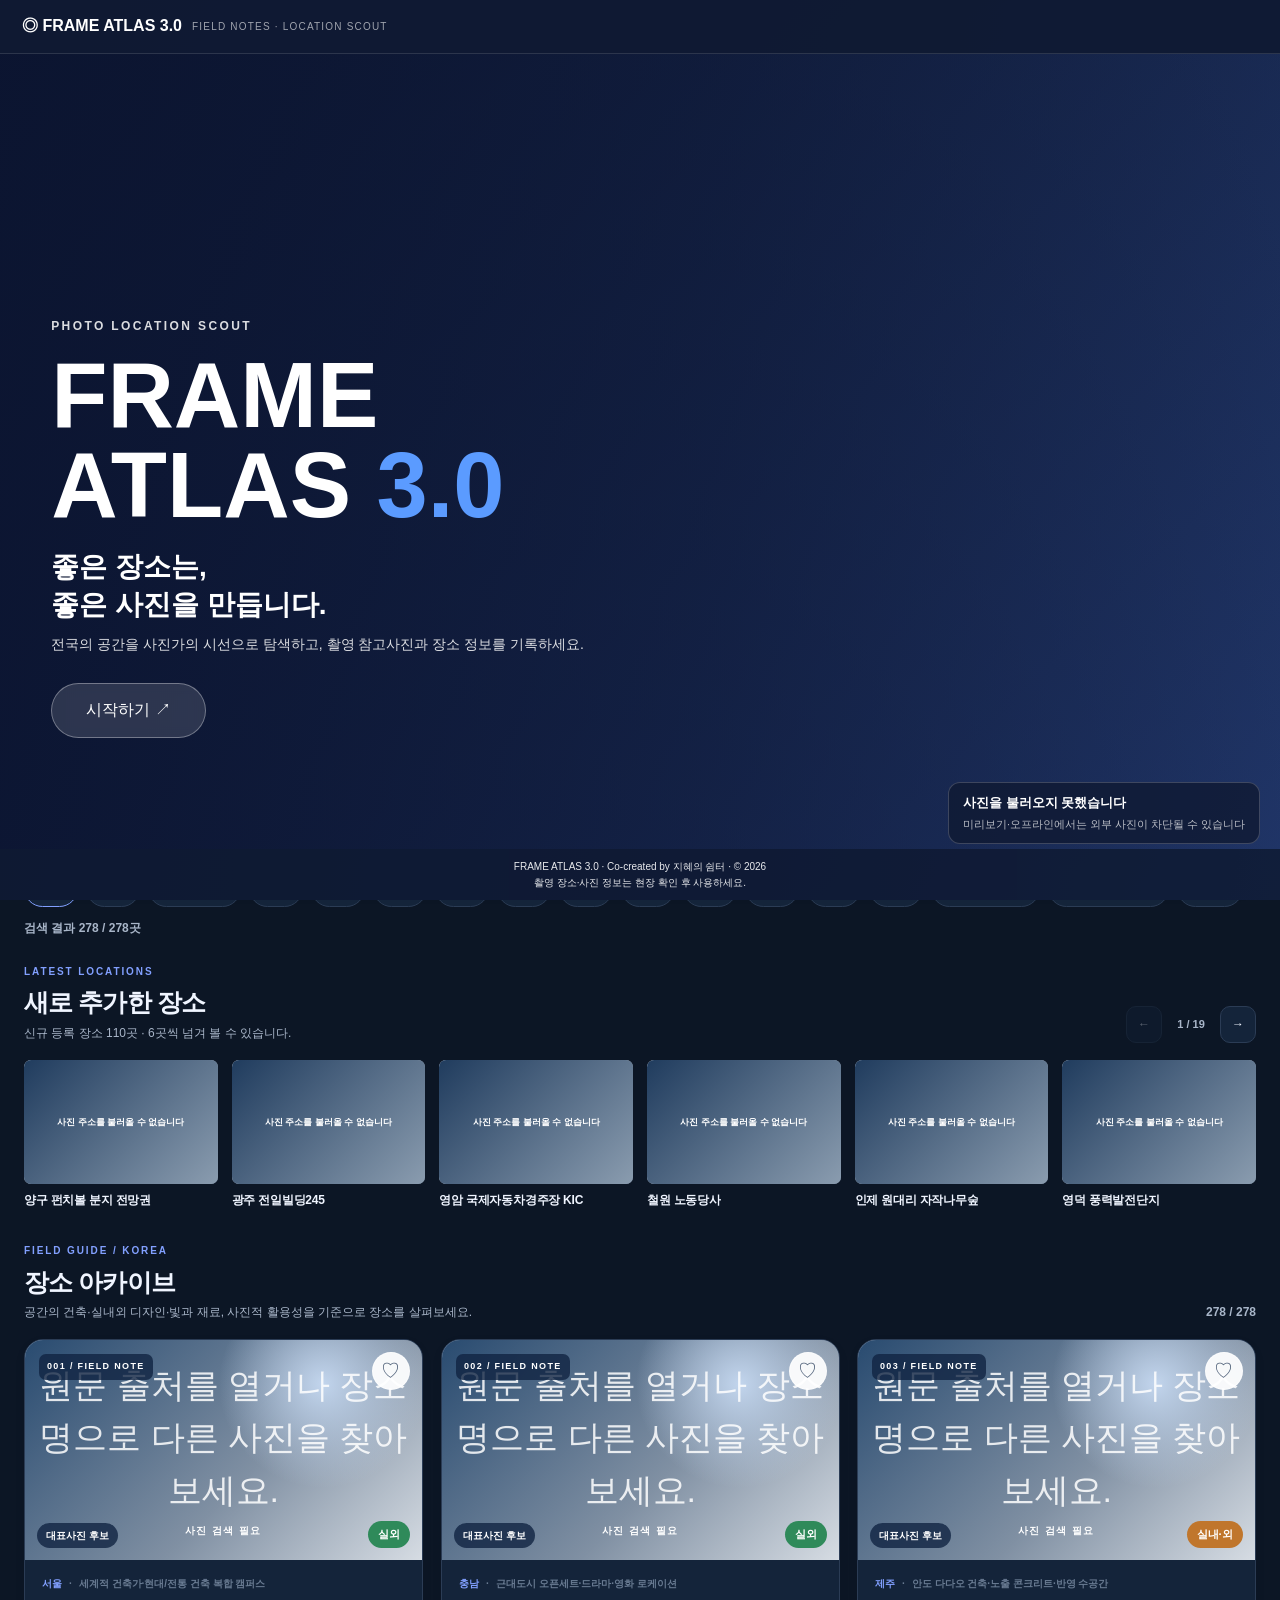
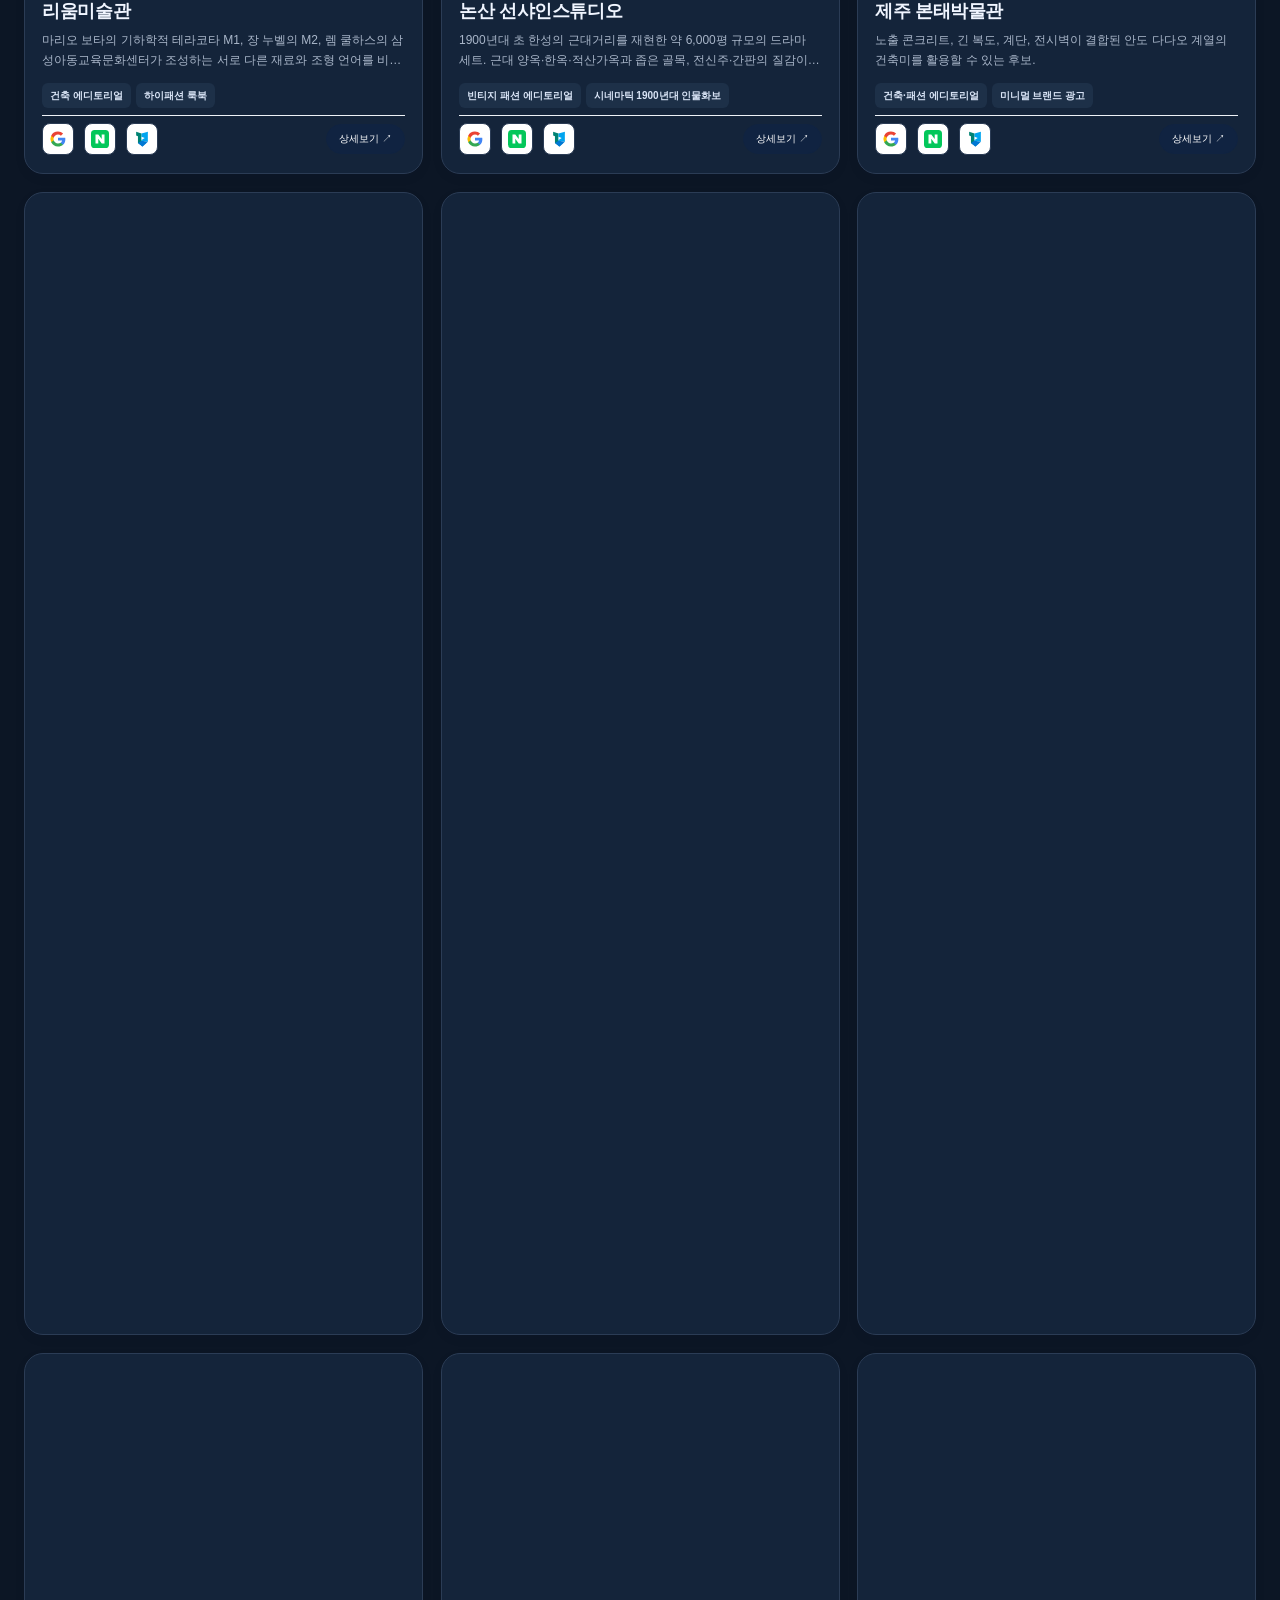
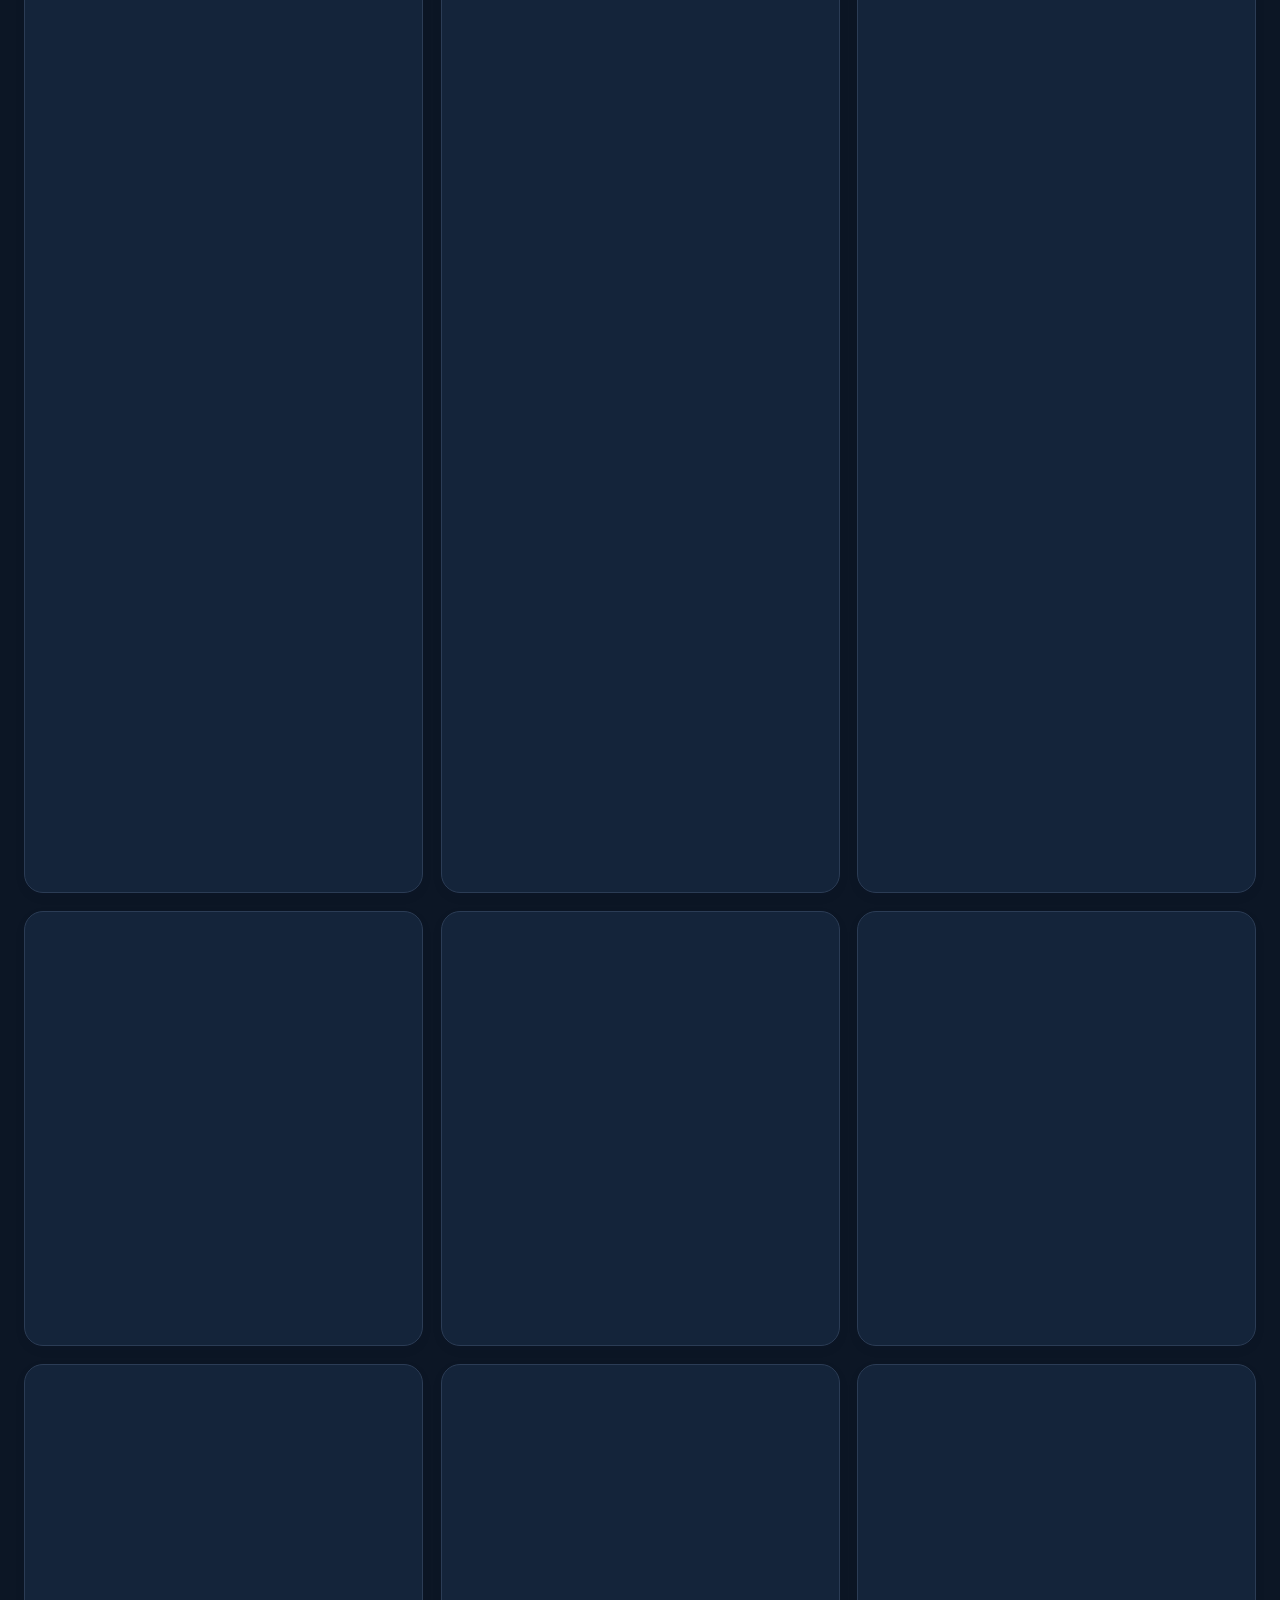
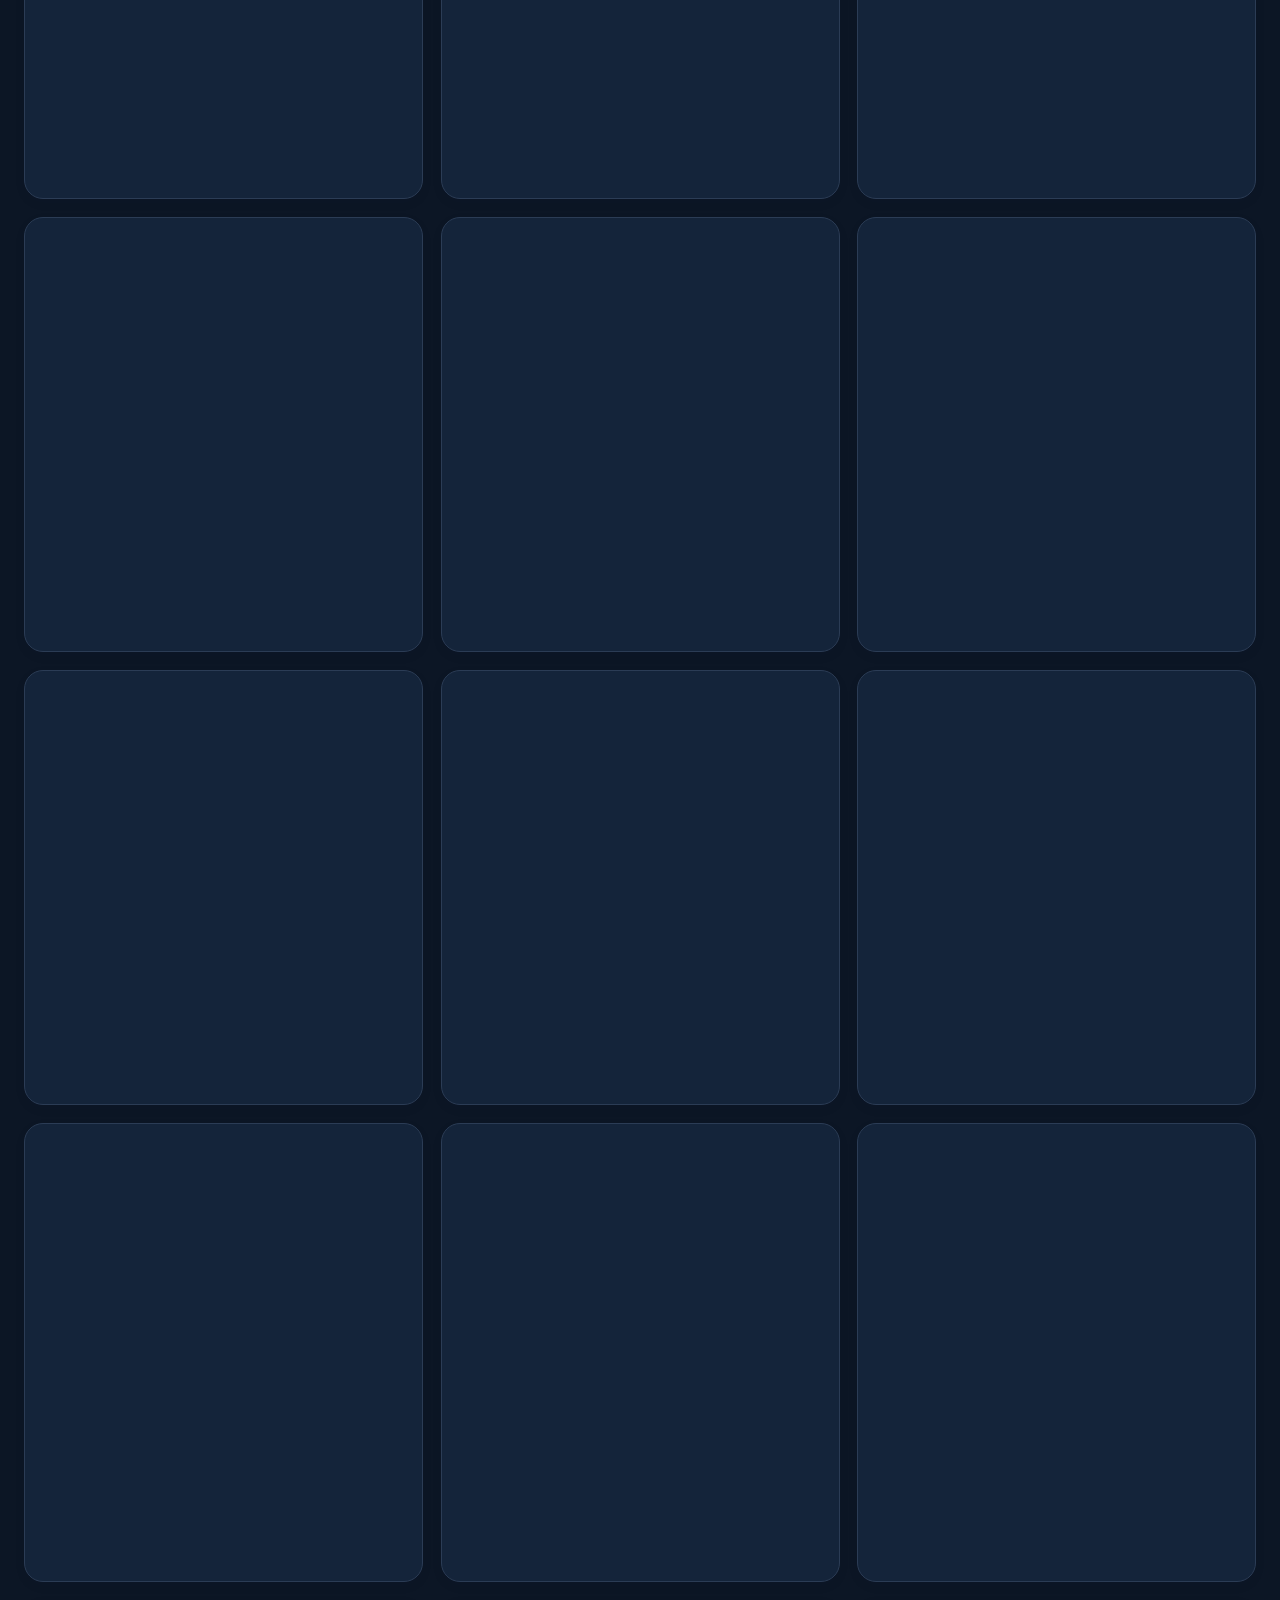
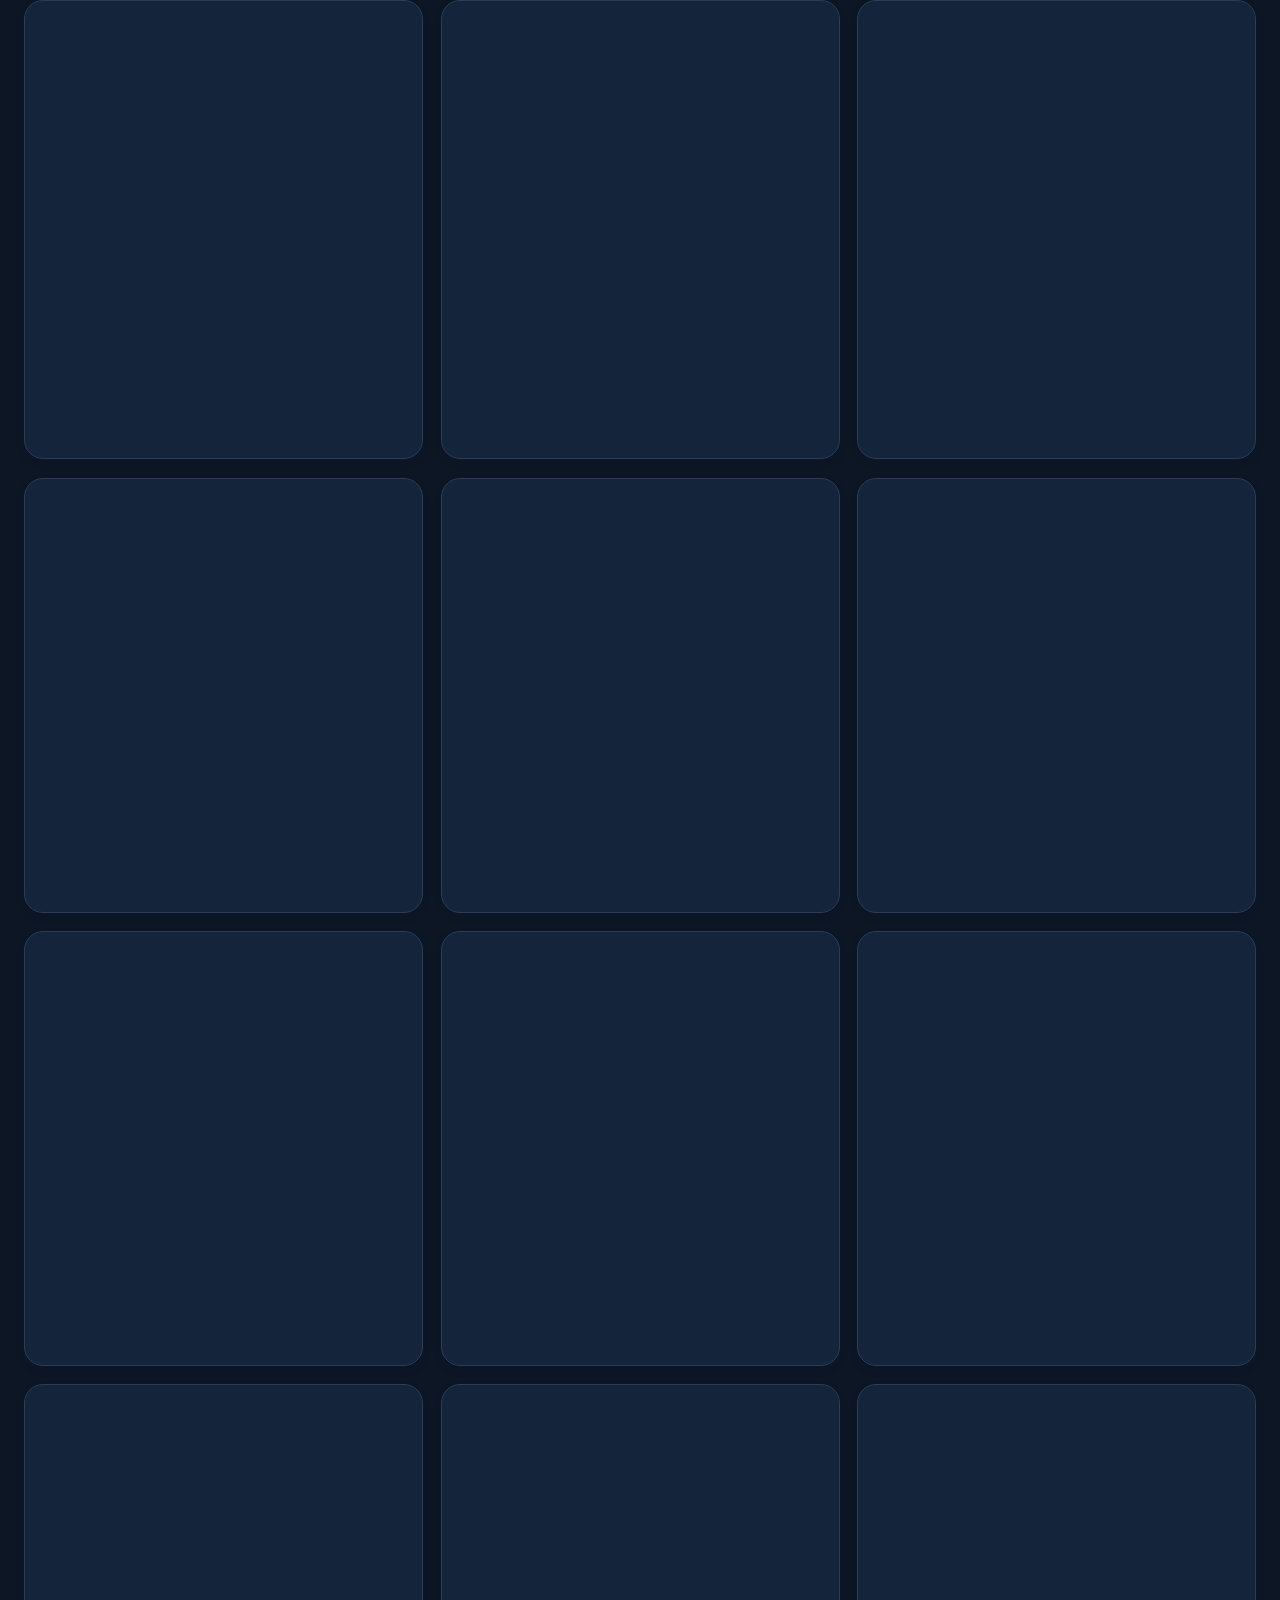
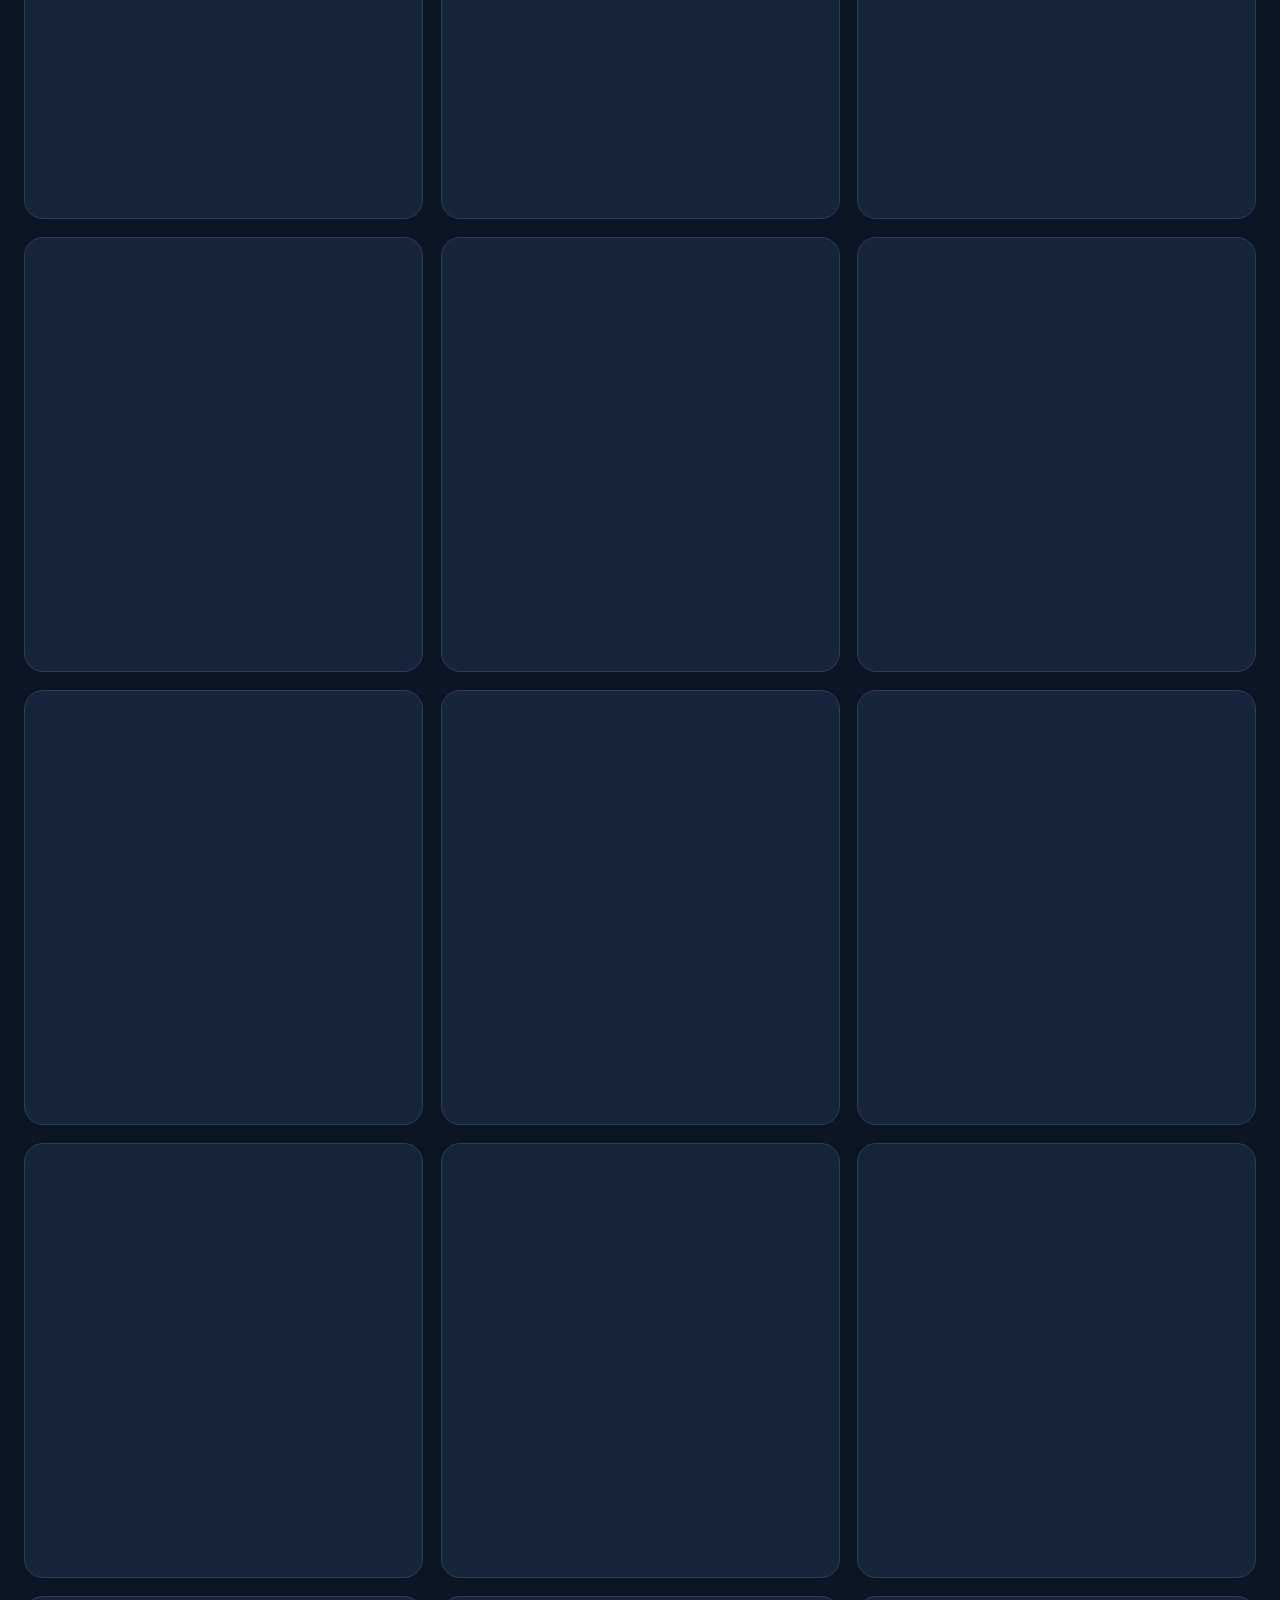
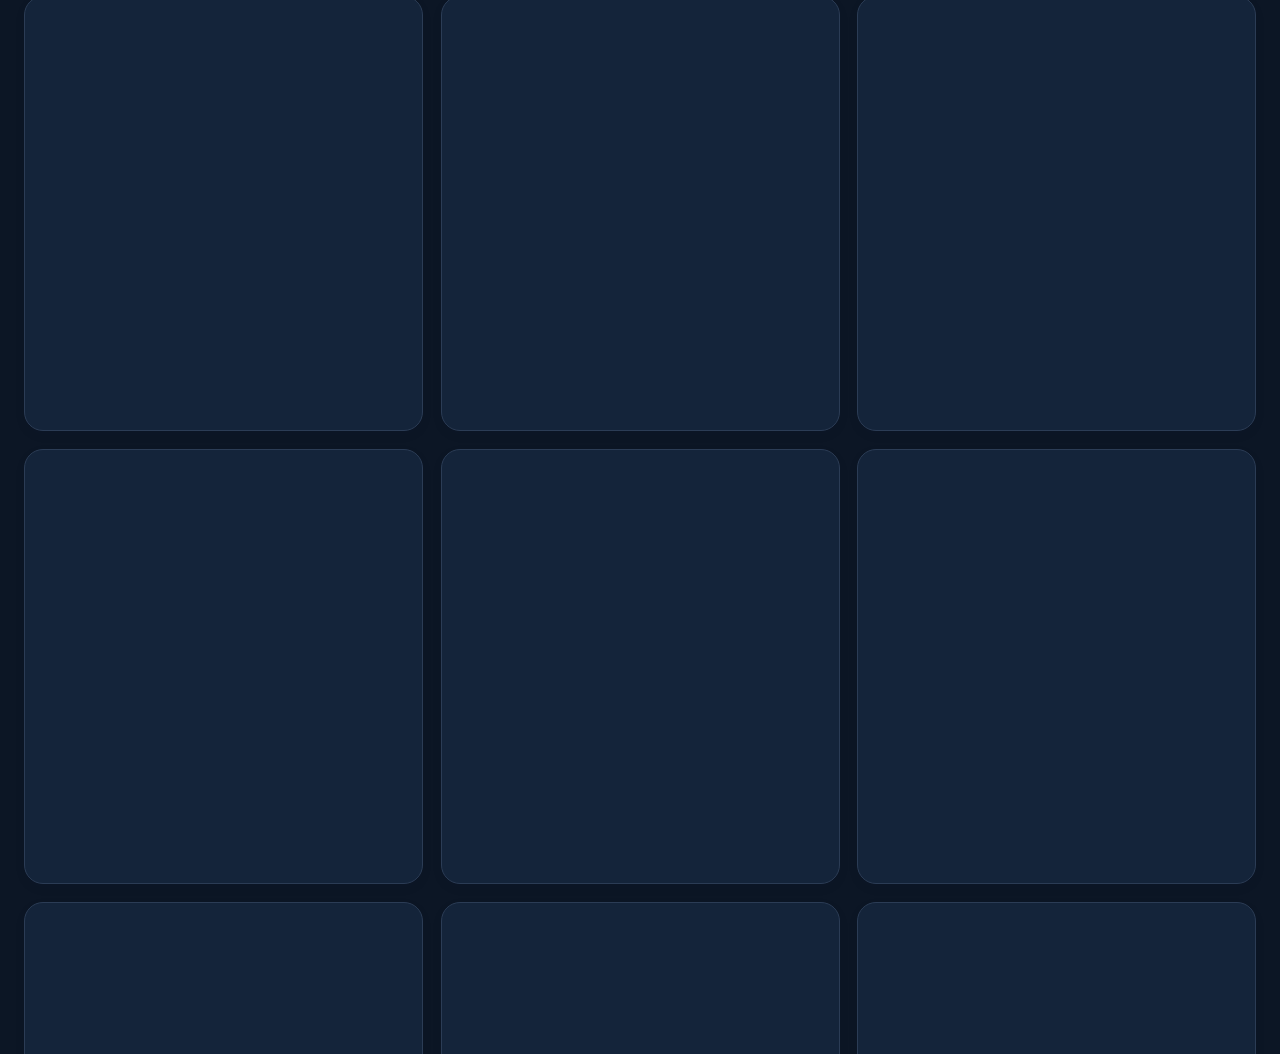
==== index.html @ 70064a53 "Add files via upload" ====
<!doctype html>
<html lang="ko">
<head><script>(function(){function M(){var d={};return{getItem:function(k){return k in d?d[k]:null},setItem:function(k,v){d[k]=String(v)},removeItem:function(k){delete d[k]},clear:function(){d={}},key:function(i){return Object.keys(d)[i]||null},get length(){return Object.keys(d).length}}}['localStorage','sessionStorage'].forEach(function(n){try{var s=window[n];s.setItem('__t','1');s.removeItem('__t')}catch(e){try{Object.defineProperty(window,n,{value:M(),configurable:true})}catch(x){}}});addEventListener('error',function(e){var b=document.getElementById('faErr')||document.body&&document.body.appendChild(Object.assign(document.createElement('div'),{id:'faErr'}));if(!b)return;b.style.cssText='position:fixed;left:8px;right:8px;top:8px;z-index:999;background:#fff3f0;color:#a32;border:1px solid #e9a;border-radius:10px;padding:8px 12px;font:12px/1.5 sans-serif';b.textContent='오류: '+(e.message||'')+' ('+(e.lineno||'?')+') — 탭하면 닫힙니다';b.onclick=function(){b.remove()}})})();</script>
<meta charset="utf-8"><meta name="viewport" content="width=device-width,initial-scale=1,viewport-fit=cover">
<meta name="theme-color" content="#102341"><link rel="manifest" href="manifest.webmanifest"><link rel="apple-touch-icon" href="icons/apple-touch-icon.png"><meta name="apple-mobile-web-app-capable" content="yes"><meta name="mobile-web-app-capable" content="yes"><meta name="apple-mobile-web-app-title" content="FRAME ATLAS"><meta name="apple-mobile-web-app-status-bar-style" content="default"><title>FRAME ATLAS 3.0 | Photo Location Scout</title>
<style>
:root{--bg:#f3f7fc;--panel:#fff;--ink:#142844;--muted:#607188;--line:#dce5ef;--navy:#102341;--navy2:#18395f;--accent:#3f66e8;--purple:#6556d9;--orange:#ed6948;--soft:#eaf0fb;--green:#0b7758;--warn:#f4bd4e;--shadow:0 12px 38px rgba(18,40,68,.08);--radius:22px;--navheight:72px}
*{box-sizing:border-box}html{scroll-behavior:smooth;scroll-padding-top:96px}body{margin:0;background:var(--bg);color:var(--ink);font-family:Inter,-apple-system,BlinkMacSystemFont,"Pretendard","Noto Sans KR","Apple SD Gothic Neo",sans-serif;line-height:1.55}button,input,select,textarea{font:inherit}button,a,select{cursor:pointer}button{border:0}a{color:inherit;text-decoration:none}img{max-width:100%;display:block}button:focus-visible,a:focus-visible,input:focus-visible,select:focus-visible,textarea:focus-visible{outline:3px solid #7e91ff;outline-offset:2px}
.topbar{position:sticky;top:0;z-index:40;display:grid;grid-template-columns:minmax(225px,auto) minmax(250px,1fr) auto;align-items:center;gap:12px;padding:10px clamp(12px,2vw,28px);background:rgba(255,255,255,.96);backdrop-filter:blur(12px);border-bottom:1px solid var(--line)}.brand{display:flex;align-items:center;gap:12px;min-width:235px}.brand-mark{width:44px;height:44px;border-radius:13px;background:linear-gradient(135deg,#0c203b,#3268c9);color:#fff;display:grid;place-items:center;box-shadow:0 6px 15px #14284429}.brand-mark svg{width:26px;height:26px}.brand > span:last-child{display:flex;flex-direction:column;align-items:flex-start;gap:4px}.brand-name{display:block;font-weight:900;letter-spacing:.025em;font-size:19px;line-height:1.1}.brand-sub{display:block;font-size:9px;letter-spacing:.18em;font-weight:800;color:#61718a;margin-top:0}.top-actions{display:flex;align-items:center;gap:9px;flex-wrap:wrap}.badge-small{padding:7px 12px;background:#e7eee8;color:#294a3b;border-radius:999px;font-size:10px;font-weight:800;letter-spacing:.13em}.btn{display:inline-flex;align-items:center;justify-content:center;gap:8px;padding:11px 16px;border-radius:13px;font-weight:800;font-size:13px;transition:.18s transform,.18s background;border:1px solid transparent}.btn:hover{transform:translateY(-1px)}.btn-primary{background:var(--navy);color:#fff}.btn-accent{background:var(--accent);color:white}.btn-orange{background:var(--orange);color:white}.btn-outline{background:var(--panel);border-color:var(--line);color:var(--ink)}.btn-soft{background:var(--soft);color:var(--navy)}.btn-sm{padding:8px 11px;font-size:12px;border-radius:10px}.topnav{position:static;z-index:auto;display:flex;grid-column:2;grid-row:1;justify-content:center;align-items:center;gap:4px;padding:0 6px;background:transparent;border:0;min-width:0}.brand{grid-column:1;grid-row:1}.top-actions{grid-column:3;grid-row:1}.topnav .nav-btn{white-space:nowrap;padding:9px clamp(8px,1vw,16px)}.nav-btn{padding:9px 20px;border-radius:12px;color:#64748b;font-size:13px;font-weight:800;background:transparent}.nav-btn.active{background:var(--navy);color:#fff}.nav-btn span{margin-right:7px}
.wrap{width:min(1440px,calc(100% - 48px));margin:0 auto}.hero{position:relative;margin:22px auto 0;min-height:390px;height:min(43vw,565px);max-height:565px;min-height:390px;border-radius:26px;overflow:hidden;background:linear-gradient(120deg,#0e2140,#274a78 52%,#172b4c);color:#fff;box-shadow:var(--shadow)}.hero-photo{position:absolute;inset:0;width:100%;height:100%;object-fit:cover;opacity:.9;transition:opacity .2s}.hero-photo.hero-local-fallback{object-position:center 56%;opacity:.82}.hero-image-fallback{position:absolute;z-index:1;right:22px;top:18px;max-width:min(340px,42%);padding:8px 12px;background:#07172db8;border:1px solid #ffffff36;border-radius:10px;color:#eef4ff;font-size:10px;line-height:1.55;gap:4px}.hero-image-fallback strong{display:block;font-size:11px}.hero-image-fallback span{display:block;font-size:10px;line-height:1.45}.hero-location-caption{position:absolute;z-index:3;right:22px;bottom:18px;max-width:36%;padding:8px 12px;background:#07172db8;border:1px solid #ffffff36;border-radius:10px;color:#eef4ff;font-size:10px;line-height:1.5}.hero-location-caption strong{display:block;font-size:12px}.hero-location-caption small{opacity:.8}.hero-shade{position:absolute;inset:0;background:linear-gradient(90deg,rgba(4,20,45,.88),rgba(6,23,49,.45) 54%,rgba(5,20,41,.18)),linear-gradient(0deg,rgba(4,18,39,.7),transparent 52%)}.hero-content{position:absolute;left:clamp(26px,5vw,72px);bottom:clamp(26px,5vw,64px);right:30px;max-width:740px;z-index:2}.kicker{font-size:10px;font-weight:900;letter-spacing:.22em;text-transform:uppercase;display:flex;align-items:center;gap:8px;color:#b9d0ff}.kicker:before{content:"";height:7px;width:7px;border-radius:50%;background:#6ba4ff}.hero h1{font-size:clamp(36px,5vw,66px);line-height:1.08;letter-spacing:-.045em;margin:18px 0 16px;font-weight:950}.hero h1 em{font-style:normal;color:#bdd1ff}.hero-h1-tail{display:inline}.hero-copy{font-size:15px;max-width:590px;color:#edf4ff;margin:0 0 24px;line-height:1.85}.hero-buttons{display:flex;gap:10px;flex-wrap:wrap}.hero-stats{display:flex;gap:0;margin-top:28px;padding-top:18px;border-top:1px solid #ffffff4c;width:min(500px,100%)}.stat{padding:0 24px;border-right:1px solid #ffffff4c}.stat:first-child{padding-left:0}.stat:last-child{border:0}.stat strong{font-size:26px;display:block;line-height:1.1}.stat small{display:block;font-size:10px;color:#d3e2fc;margin-top:5px}
.search-panel{margin:16px 0 26px;background:var(--panel);border:1px solid var(--line);box-shadow:var(--shadow);border-radius:20px;padding:22px;display:grid;grid-template-columns:minmax(260px,1.25fr) minmax(150px,.8fr) minmax(150px,.8fr) minmax(150px,.8fr);gap:12px;align-items:end}.field label{display:block;font-size:10px;letter-spacing:.1em;font-weight:900;color:#687990;margin-bottom:7px}.input,.select,.textarea{width:100%;min-height:46px;border:1px solid #d6e0ec;background:#fbfcfe;color:var(--ink);padding:12px 14px;border-radius:12px;outline:none}.textarea{min-height:110px;resize:vertical}.input:focus,.select:focus,.textarea:focus{border-color:#7191fa;box-shadow:0 0 0 3px #6786f31a}.search-input-wrap{position:relative}.search-input-wrap .input{padding-left:42px}.search-glyph{position:absolute;left:15px;top:13px;color:#697d97;font-size:18px}.search-footer{display:flex;align-items:center;justify-content:space-between;gap:12px;margin-top:-11px;margin-bottom:24px;flex-wrap:wrap}.chip-row{display:flex;flex-wrap:wrap;gap:8px}.chip{display:inline-flex;align-items:center;gap:6px;padding:8px 14px;border:1px solid var(--line);background:white;color:#52637b;border-radius:999px;font-size:12px;font-weight:800}.chip.active{background:var(--accent);border-color:var(--accent);color:white}.chip.dark.active{background:var(--navy);border-color:var(--navy)}.result-count{font-size:12px;color:var(--muted);font-weight:700}.section{margin:26px 0 34px}.section-head{display:flex;justify-content:space-between;align-items:end;gap:15px;margin-bottom:17px}.section-head .eyebrow{font-size:10px;color:var(--accent);font-weight:900;letter-spacing:.19em}.section-head h2{font-size:25px;letter-spacing:-.035em;margin:4px 0 2px}.section-head p{font-size:12px;color:var(--muted);margin:0}.location-grid{display:grid;grid-template-columns:repeat(3,minmax(0,1fr));gap:18px}.location-card{min-width:0;border:1px solid var(--line);background:var(--panel);border-radius:19px;overflow:hidden;box-shadow:0 4px 14px rgba(16,35,65,.035);transition:transform .2s,box-shadow .2s;cursor:pointer}.location-card:hover{transform:translateY(-4px);box-shadow:0 18px 35px rgba(16,35,65,.13)}.card-photo{height:220px;position:relative;background:linear-gradient(135deg,#b6c5d8,#344a65);overflow:hidden}.card-photo img{width:100%;height:100%;object-fit:cover;transition:transform .4s}.location-card:hover .card-photo img{transform:scale(1.025)}.photo-fallback{position:absolute;inset:0;display:grid;place-items:center;background:radial-gradient(circle at 75% 20%,#c2d5ed,transparent 30%),linear-gradient(135deg,#294b70,#8090a3 58%,#d6dce3);color:white;text-align:center}.photo-fallback span{display:block;font-size:34px;opacity:.85}.photo-fallback small{font-size:10px;font-weight:900;letter-spacing:.14em;margin-top:5px}.card-no{position:absolute;top:14px;left:14px;background:#102341c9;color:white;border-radius:7px;padding:6px 8px;font-size:9px;letter-spacing:.15em;font-weight:900}.favorite-btn{position:absolute;top:12px;right:12px;width:38px;height:38px;border:1px solid #ffffffa6;background:#ffffffeb;border-radius:50%;font-size:19px;color:#52637b;display:grid;place-items:center;z-index:3}.favorite-btn.saved{color:#eb5b54}.photo-tag{position:absolute;bottom:12px;left:12px;padding:5px 9px;border-radius:999px;background:#102341c9;color:white;font-size:10px;font-weight:800}.card-body{padding:16px 17px 18px}.card-meta{display:flex;align-items:center;gap:7px;flex-wrap:wrap;font-size:10px;color:#687a91;font-weight:800}.card-region{color:var(--accent)}.card-body h3{font-size:18px;margin:7px 0 7px;line-height:1.35;letter-spacing:-.02em}.card-body p{font-size:12px;line-height:1.7;color:var(--muted);margin:0;display:-webkit-box;-webkit-line-clamp:2;-webkit-box-orient:vertical;overflow:hidden}.tag-row{display:flex;flex-wrap:wrap;gap:5px;margin-top:12px}.tag{font-size:10px;padding:5px 8px;background:#eff4fb;border-radius:6px;color:#4d6079;font-weight:700}.card-actions{display:flex;justify-content:space-between;align-items:center;gap:6px;margin-top:14px;padding-top:13px;border-top:1px solid #e9eef5}.card-actions span{font-size:10px;color:#728198}.card-actions button{font-size:11px;font-weight:900;background:transparent;color:var(--accent);padding:3px}
.notice{margin:16px 0;background:#fff7e3;color:#77561c;border:1px solid #efddb0;padding:12px 15px;border-radius:12px;font-size:12px;line-height:1.7}.notice strong{margin-right:6px}.empty-state{padding:50px 20px;border:1px dashed #bdcadd;border-radius:18px;text-align:center;background:#fff}.empty-state h3{margin:4px 0 8px}.empty-state p{color:var(--muted);font-size:13px}
/* DETAIL */
.detail-top{padding-top:20px}.back-row{display:flex;justify-content:space-between;align-items:center;gap:10px;margin-bottom:14px}.back-link{background:#fff;border:1px solid var(--line);border-radius:12px;padding:10px 14px;font-size:12px;font-weight:900}.detail-hero{position:relative;min-height:310px;height:min(35vw,430px);border-radius:23px;overflow:hidden;background:linear-gradient(110deg,#0f2746,#53677b);color:white}.detail-hero>img{position:absolute;inset:0;width:100%;height:100%;object-fit:cover}.detail-photo-fallback{display:none;position:absolute;inset:0;align-items:center;justify-content:center;text-align:center;padding:24px;color:#eef4ff;background:radial-gradient(circle at 72% 18%,#536a82,transparent 30%),linear-gradient(135deg,#102847,#65758a)}.detail-photo-fallback strong{display:block;font-size:18px;margin-bottom:8px}.detail-photo-fallback span{font-size:12px;opacity:.88}.detail-hero-shade{position:absolute;inset:0;background:linear-gradient(90deg,rgba(6,22,43,.88),rgba(6,23,45,.22)),linear-gradient(0deg,rgba(6,19,39,.65),transparent 62%)}.detail-hero-copy{position:absolute;bottom:30px;left:clamp(22px,4vw,52px);right:20px;max-width:850px}.detail-hero h1{font-size:clamp(30px,4vw,52px);line-height:1.1;letter-spacing:-.04em;margin:12px 0 10px}.detail-hero p{font-size:14px;max-width:720px;color:#ecf3fc;line-height:1.7;margin:0}.detail-action-row{display:flex;align-items:center;gap:8px;flex-wrap:wrap;margin:16px 0}.detail-layout{display:grid;grid-template-columns:minmax(0,1.05fr) minmax(0,.95fr);gap:18px;align-items:start}.specific-focus{margin:10px 0 14px!important;padding:11px 13px;background:#f5f7fb;border-left:3px solid #8499c7;border-radius:0 10px 10px 0;font-size:12px!important;color:#53647b!important;line-height:1.75}.card-image-search{display:flex;align-items:center;gap:6px;flex-wrap:wrap;margin-top:10px;padding-top:9px;border-top:1px solid #eef2f7}.search-logo{display:block;width:20px;height:20px;object-fit:contain}.card-image-search a[data-search-link]{display:inline-flex;align-items:center;justify-content:center;width:32px;height:32px;border:1px solid var(--line);border-radius:8px;background:#fff}.card-image-search .search-label{font-size:9px;color:#8390a3;font-weight:800;margin-right:2px}.card-image-search a{font-size:10px;font-weight:800;color:#4f66a7;background:#f3f6fc;border:1px solid #e3e9f4;border-radius:7px;padding:5px 7px}.card-image-search a:hover{background:#e8efff}.shoot-plan-suggestion{display:block;font-size:10px;color:#8996a8;line-height:1.6;margin-top:4px;font-weight:500}.shoot-plan-controls{display:flex;justify-content:flex-end;margin:8px 0 2px}.cover-add-box{margin-top:14px;padding:14px;border:1px solid var(--line);background:#f8faff;border-radius:13px}.cover-add-box p{font-size:11px;color:#7c899c;margin:0 0 10px;line-height:1.65}.cover-add-grid{display:grid;grid-template-columns:1fr 1fr;gap:9px}.cover-add-grid .full{grid-column:1/-1}.cover-add-box .button-row{margin-top:9px}.gallery-caption .cover-select-btn{display:inline-flex;margin-top:8px;padding:6px 9px;font-size:10px;border-radius:8px;background:#102341;color:#fff;font-weight:800}.gallery-caption .cover-select-btn.is-cover{background:#dcece5;color:#246448;cursor:default}.gallery-caption .cover-select-btn:disabled{opacity:1}.detail-main,.detail-side{display:grid;gap:16px}.panel{background:var(--panel);border:1px solid var(--line);border-radius:18px;padding:20px;box-shadow:0 5px 18px rgba(16,35,65,.04)}.panel h2{font-size:18px;margin:0 0 13px;letter-spacing:-.025em}.panel h3{font-size:14px;margin:14px 0 8px}.panel p{font-size:13px;color:#52657c;line-height:1.8;margin:7px 0}.panel-kicker{font-size:10px;font-weight:900;letter-spacing:.17em;color:var(--accent);margin-bottom:6px}.feature-list{display:grid;grid-template-columns:repeat(2,minmax(0,1fr));gap:10px}.feature{padding:12px;background:#f4f7fc;border-radius:12px;border:1px solid #e5ebf4}.feature strong{display:block;font-size:12px;margin-bottom:4px}.feature p{margin:0;font-size:11px}.info-list{display:grid;grid-template-columns:115px minmax(0,1fr);gap:0;border-top:1px solid var(--line)}.info-list>div{padding:10px 0;border-bottom:1px solid var(--line);font-size:12px;overflow-wrap:anywhere}.info-label{color:var(--muted);font-weight:800}.info-value a{color:var(--accent);text-decoration:underline;text-underline-offset:2px}.gallery-grid{display:grid;grid-template-columns:repeat(2,minmax(0,1fr));gap:10px}.gallery-item{border:1px solid var(--line);border-radius:13px;overflow:hidden;background:#f8fafc}.gallery-img{height:145px;position:relative;background:linear-gradient(135deg,#dce5f1,#65768b)}.gallery-img img{width:100%;height:100%;object-fit:cover}.gallery-caption{padding:10px;font-size:11px;line-height:1.55}.gallery-caption strong{display:block;margin-bottom:4px}.gallery-caption p{margin:0 0 5px;font-size:10px}.gallery-caption a{color:var(--accent);font-weight:800}.search-links{display:flex;gap:8px;flex-wrap:wrap;margin-top:12px}.source-list{display:grid;gap:9px}.image-source-details{margin-top:6px;font-size:10px;color:var(--muted)}.image-source-details summary{cursor:pointer;font-weight:800;color:var(--accent)}.image-source-details p{font-size:10px;margin:5px 0;overflow-wrap:anywhere}.shoot-plan-details{margin-top:12px}.shoot-plan-details summary{cursor:pointer;font-weight:900;color:var(--navy);padding:8px 0}.shoot-plan-help{font-size:11px;color:var(--muted);line-height:1.65}.source-link{display:flex;align-items:start;gap:10px;padding:10px;border:1px solid var(--line);border-radius:11px}.source-link strong{display:block;font-size:12px}.source-link small{display:block;font-size:10px;color:var(--muted);overflow-wrap:anywhere;margin-top:3px}.checklist-group{margin:13px 0}.checklist-group h3{display:flex;align-items:center;gap:7px;margin:0 0 8px;font-size:13px}.check-row{display:flex;align-items:start;gap:9px;padding:8px 0;border-bottom:1px solid #edf1f6;font-size:12px;color:#52657c}.check-row input{margin-top:4px;accent-color:var(--accent)}.memo-actions{display:flex;justify-content:space-between;gap:8px;align-items:center;flex-wrap:wrap;margin-top:10px}.save-hint{font-size:10px;color:var(--muted)}.detail-bottom-return{position:fixed;bottom:86px;left:18px;z-index:25;background:var(--navy);color:white;border-radius:999px;padding:11px 16px;font-size:12px;font-weight:900;box-shadow:0 6px 22px #0d1f3e32}
.candidate-place-context{margin:0 0 10px;padding:9px 11px;border:1px solid var(--line);border-radius:9px;background:var(--soft);font-size:11px;font-weight:800;color:var(--ink)}.candidate-place-context span{font-weight:600;color:var(--muted)}.gallery-place-context{display:block;margin:0 0 5px;font-size:9px;line-height:1.5;color:var(--accent);font-weight:800}.floating-top-button{position:fixed;right:18px;bottom:86px;z-index:26;border:1px solid #ffffff55;border-radius:999px;padding:11px 15px;background:var(--navy);color:#fff;font-size:12px;font-weight:900;box-shadow:0 6px 22px #0d1f3e32;cursor:pointer}.editorial-ref-card>a{display:block;background:linear-gradient(135deg,#e5eaf2,#9eacbf);min-height:175px}.editorial-ref-image{object-position:center 35%}.editorial-ref-image-fallback{min-height:175px;line-height:1.75}
/* MAP, MORE, MODAL */
.map-intro{background:var(--navy);color:white;border-radius:20px;padding:25px;display:flex;align-items:center;justify-content:space-between;gap:20px;margin:20px 0}.map-intro h2{margin:0;font-size:26px}.map-intro p{color:#d2dfef;margin:8px 0 0;font-size:13px}.map-list{display:grid;grid-template-columns:repeat(2,minmax(0,1fr));gap:12px}.map-card{display:flex;align-items:center;gap:13px;background:#fff;border:1px solid var(--line);border-radius:15px;padding:14px}.map-thumb{width:76px;height:76px;flex:0 0 76px;overflow:hidden;border-radius:12px;background:#dce5f0}.map-thumb img{width:100%;height:100%;object-fit:cover}.map-card h3{font-size:14px;margin:0 0 3px}.map-card p{font-size:11px;color:var(--muted);margin:0 0 8px}.map-card .link-row{display:flex;gap:7px;flex-wrap:wrap}.map-card .link-row a{font-size:10px;font-weight:900;color:var(--accent)}.more-grid{display:grid;grid-template-columns:repeat(2,minmax(0,1fr));gap:16px}.more-card{background:#fff;border:1px solid var(--line);border-radius:18px;padding:22px}.more-card h2{font-size:19px;margin:0 0 7px}.more-card p{font-size:12px;color:var(--muted);line-height:1.75}.button-row{display:flex;gap:8px;flex-wrap:wrap;margin-top:15px}.footer{margin:35px auto 110px;text-align:center;color:#8794a6;font-size:10px}.modal-overlay{position:fixed;inset:0;z-index:100;background:rgba(5,16,32,.58);display:none;align-items:center;justify-content:center;padding:16px}.modal-overlay.show{display:flex}.modal{width:min(760px,100%);max-height:min(90vh,900px);overflow:auto;border-radius:20px;background:#fff;box-shadow:0 25px 90px #06122661}.modal-head{position:sticky;top:0;background:#fff;border-bottom:1px solid var(--line);padding:18px 22px;display:flex;align-items:center;justify-content:space-between;z-index:3}.modal-head h2{font-size:18px;margin:0}.modal-close{width:35px;height:35px;border:1px solid var(--line);background:white;border-radius:10px;font-size:20px}.modal-body{padding:20px 22px}.form-grid{display:grid;grid-template-columns:repeat(2,minmax(0,1fr));gap:13px}.form-grid .full{grid-column:1/-1}.modal-footer{position:sticky;bottom:0;background:#fff;border-top:1px solid var(--line);padding:14px 22px;display:flex;justify-content:space-between;gap:8px;flex-wrap:wrap}.toast{position:fixed;left:50%;bottom:92px;z-index:120;transform:translateX(-50%) translateY(18px);opacity:0;pointer-events:none;background:#122540;color:white;padding:12px 18px;border-radius:999px;font-size:12px;font-weight:800;box-shadow:0 10px 30px #10234135;transition:.2s}.toast.show{opacity:1;transform:translateX(-50%) translateY(0)}.bottom-nav{display:none}
body.dark{--bg:#0c1625;--panel:#14243a;--ink:#f0f5ff;--muted:#a9b6c9;--line:#2b3c55;--navy:#071426;--navy2:#233d61;--accent:#82a0ff;--purple:#a5a0ff;--soft:#223650;--shadow:0 12px 38px #0003}body.dark .topbar,body.dark .topnav,body.dark .search-panel,body.dark .location-card,body.dark .panel,body.dark .map-card,body.dark .more-card,body.dark .empty-state,body.dark .chip,body.dark .btn-outline,body.dark .input,body.dark .select,body.dark .textarea,body.dark .modal,body.dark .modal-head,body.dark .modal-footer{background:var(--panel);color:var(--ink)}body.dark .topbar,body.dark .topnav{background:#111f32ed}body.dark .card-body p,body.dark .section-head p,body.dark .result-count,body.dark .info-label,body.dark .map-card p,body.dark .more-card p{color:var(--muted)}body.dark .tag,body.dark .feature{background:#1d3048;color:#d9e4f6;border-color:#30425a}body.dark .input,body.dark .select,body.dark .textarea{border-color:#34445d}
@media(max-width:1080px){.wrap{width:min(100% - 30px,920px)}.search-panel{grid-template-columns:repeat(2,minmax(0,1fr))}.location-grid{grid-template-columns:repeat(2,minmax(0,1fr))}.detail-layout{grid-template-columns:1fr}.detail-side{grid-template-columns:repeat(2,minmax(0,1fr))}.topbar{top:0}.topnav{top:72px}}
@media(max-width:640px){.hero-image-fallback{left:14px;right:14px;max-width:none;top:12px}:root{--navheight:72px}.wrap{width:calc(100% - 22px)}.topbar{padding:10px 12px;gap:7px}.brand{min-width:0;gap:8px}.brand-mark{width:36px;height:36px;border-radius:10px}.brand-name{font-size:15px}.brand-sub{font-size:7px;letter-spacing:.11em}.hero-h1-tail{display:block}.top-actions{gap:5px}.top-actions .badge-small{display:none}.top-actions .btn{padding:8px 10px;font-size:10px}.top-actions #addPlaceBtn{display:none}.topnav{display:none}.hero{margin-top:11px;border-radius:20px;height:490px;min-height:450px;max-height:520px}.hero-content{left:22px;right:20px;bottom:23px}.hero h1{font-size:38px}.hero-copy{font-size:13px;line-height:1.75}.hero-stats{margin-top:20px;padding-top:15px}.stat{padding:0 13px}.stat strong{font-size:21px}.stat small{font-size:9px}.hero-buttons .btn{font-size:12px;padding:10px 13px}.search-panel{margin:11px 0 18px;padding:14px;grid-template-columns:1fr 1fr;gap:9px;border-radius:16px}.field.search-field{grid-column:1/-1}.input,.select{min-height:43px;padding:10px;font-size:12px}.search-footer{margin-top:0;margin-bottom:18px}.chip-row{gap:6px}.chip{padding:7px 10px;font-size:10px}.section{margin:21px 0 27px}.section-head h2{font-size:21px}.section-head p{font-size:11px}.location-grid{grid-template-columns:repeat(2,minmax(0,1fr));gap:9px}.card-photo{height:154px}.location-card{border-radius:15px}.card-body{padding:11px}.card-body h3{font-size:14px;margin:6px 0}.card-body p{font-size:11px;line-height:1.55;-webkit-line-clamp:2}.card-meta{font-size:9px;gap:4px}.tag-row{gap:4px;margin-top:9px}.tag{font-size:9px;padding:4px 6px}.card-actions{margin-top:9px;padding-top:8px}.favorite-btn{width:31px;height:31px;font-size:16px;top:8px;right:8px}.card-no{top:8px;left:8px;font-size:8px;padding:5px 6px}.photo-tag{font-size:9px;bottom:8px;left:8px}.detail-top{padding-top:10px}.detail-hero{height:390px;min-height:350px;border-radius:19px}.detail-hero-copy{left:20px;right:16px;bottom:20px}.detail-hero h1{font-size:32px}.detail-hero p{font-size:12px}.detail-action-row .btn{flex:1;min-width:90px;font-size:10px;padding:9px 8px}.panel{padding:15px;border-radius:15px}.panel h2{font-size:16px}.feature-list{grid-template-columns:1fr 1fr;gap:7px}.feature{padding:9px}.feature strong{font-size:11px}.feature p{font-size:10px}.info-list{grid-template-columns:88px minmax(0,1fr)}.info-list>div{font-size:11px;padding:8px 0}.gallery-grid{grid-template-columns:repeat(2,minmax(0,1fr));gap:8px}.gallery-img{height:122px}.gallery-caption{padding:8px;font-size:10px}.detail-side{grid-template-columns:1fr}.card-image-search{gap:4px}.card-image-search .search-label{width:100%}.card-image-search a{font-size:9px;padding:5px 6px}.cover-add-grid{grid-template-columns:1fr}.cover-add-grid .full{grid-column:auto}.detail-bottom-return{bottom:82px;left:10px;font-size:11px;padding:10px 13px}.floating-top-button{right:10px;bottom:82px;font-size:11px;padding:10px 13px}.map-intro{padding:19px;display:block}.map-intro h2{font-size:22px}.map-intro .btn{margin-top:13px}.map-list{grid-template-columns:1fr}.map-card{padding:10px}.more-grid{grid-template-columns:1fr}.more-card{padding:18px}.form-grid{grid-template-columns:1fr}.form-grid .full{grid-column:auto}.modal-body{padding:15px}.modal-head{padding:14px 16px}.modal-footer{padding:12px 16px}.bottom-nav{position:fixed;bottom:0;left:0;right:0;z-index:45;display:grid;grid-template-columns:repeat(5,1fr);gap:3px;padding:7px 9px max(7px,env(safe-area-inset-bottom));background:#ffffffed;backdrop-filter:blur(14px);border-top:1px solid var(--line)}.bottom-nav button{padding:8px 2px 6px;display:flex;flex-direction:column;align-items:center;gap:3px;border-radius:12px;color:#6c7b91;background:transparent;font-size:9px;font-weight:800}.bottom-nav button b{font-size:17px;line-height:1}.bottom-nav button.active{background:var(--navy);color:white}.footer{margin-bottom:98px}body.dark .bottom-nav{background:#122239ee;border-color:#2b3c55}.toast{bottom:82px;font-size:11px;max-width:92vw;white-space:nowrap}}

.gallery-img-fallback{height:100%;width:100%;display:grid;place-content:center;gap:7px;text-align:center;padding:18px;background:linear-gradient(135deg,#e5ebf2,#c5d2e1 55%,#9aaabd);color:#29405b}.gallery-img-fallback strong{font-size:12px}.gallery-img-fallback span{font-size:10px;line-height:1.45}.review-summary{display:grid;grid-template-columns:repeat(4,minmax(0,1fr));gap:9px;margin:15px 0}.review-score{padding:14px 9px;border:1px solid var(--line);background:var(--soft);border-radius:13px;text-align:center}.review-score strong{display:block;font-size:23px;line-height:1.1}.review-score span{display:block;font-size:10px;color:var(--muted);margin-top:6px;font-weight:800}.review-note{margin:12px 0!important;line-height:1.7}.review-note small{display:inline-block;margin-top:6px;color:var(--muted)}.review-form{margin-top:18px;padding-top:15px;border-top:1px solid var(--line)}.review-form h3{margin:0 0 12px;font-size:15px}.more-stat-row{display:grid;grid-template-columns:repeat(3,minmax(0,1fr));gap:9px;margin:12px 0}.more-stat{padding:11px;border:1px solid var(--line);background:var(--soft);border-radius:12px}.more-stat strong{display:block;font-size:23px}.more-stat span{font-size:10px;color:var(--muted);font-weight:800}.missing-link{display:inline-flex;align-items:center;gap:6px;color:var(--accent);font-weight:900;font-size:12px;margin-top:9px}
@media(max-width:640px){.review-summary{grid-template-columns:repeat(2,minmax(0,1fr))}.review-score{padding:11px 7px}.review-score strong{font-size:21px}.more-stat-row{grid-template-columns:repeat(3,minmax(0,1fr))}}


/* v8 focused fixes based on the supplied v7 reference implementation */
/* When a remote hero photograph cannot load, keep the launch/home screen visually intentional
   without substituting an unrelated photograph for a real location. */
.hero.hero-no-photo{background:radial-gradient(ellipse at 79% 42%,rgba(106,151,211,.34),transparent 31%),radial-gradient(ellipse at 88% 80%,rgba(65,103,156,.32),transparent 30%),linear-gradient(120deg,#0b1d38 0%,#173a63 56%,#0f2543 100%)}
.hero.hero-no-photo::before{content:"";position:absolute;z-index:1;right:7%;top:9%;width:min(37%,470px);height:76%;border:1px solid rgba(217,232,255,.32);border-radius:48% 48% 7% 7%;background:linear-gradient(90deg,transparent 49.7%,rgba(211,228,255,.20) 50%,transparent 50.3%),linear-gradient(0deg,transparent 49.7%,rgba(211,228,255,.18) 50%,transparent 50.3%),linear-gradient(135deg,rgba(146,184,231,.12),transparent 45%),repeating-linear-gradient(90deg,transparent 0 43px,rgba(211,228,255,.08) 44px 45px);box-shadow:inset 0 0 0 18px rgba(214,231,255,.025),inset 0 0 0 42px rgba(214,231,255,.025);clip-path:polygon(13% 0,87% 0,100% 100%,0 100%);pointer-events:none}
.hero.hero-no-photo::after{content:"";position:absolute;z-index:1;right:14%;bottom:12%;width:min(27%,340px);height:42%;border:1px solid rgba(222,235,255,.35);background:linear-gradient(90deg,transparent 32%,rgba(222,235,255,.10) 32.5% 33%,transparent 33.5% 65%,rgba(222,235,255,.10) 65.5% 66%,transparent 66.5%),linear-gradient(0deg,transparent 24%,rgba(222,235,255,.13) 24.5% 25%,transparent 25.5% 57%,rgba(222,235,255,.10) 57.5% 58%,transparent 58.5%);transform:skewY(-8deg);pointer-events:none}
.hero.hero-no-photo .hero-image-fallback{left:auto;right:22px;top:18px;z-index:3;max-width:290px;background:#07172dba}
/* The new-place strip is intentionally different from the full archive cards. */
.recent-grid{display:grid;grid-template-columns:repeat(6,minmax(0,1fr));gap:14px;align-items:start}.recent-pager{display:flex;align-items:center;gap:8px;white-space:nowrap}.recent-pager span{font-size:11px;font-weight:800;color:var(--muted);min-width:42px;text-align:center}.recent-pager button:disabled{opacity:.35;cursor:not-allowed}
.recent-item{min-width:0;display:flex;flex-direction:column;gap:8px;text-align:left;padding:0;background:transparent;color:var(--ink);border:0;border-radius:0;cursor:pointer}
.recent-item:hover .recent-thumb img{transform:scale(1.04)}
.recent-thumb{display:block;position:relative;width:100%;aspect-ratio:1.55/1;overflow:hidden;background:linear-gradient(135deg,#dbe5f1,#6d7f96);border-radius:7px}
.recent-thumb img{position:absolute;inset:0;z-index:1;width:100%;height:100%;object-fit:cover;transition:transform .25s}
.recent-thumb-fallback{display:flex;z-index:0;position:absolute;inset:0;align-items:center;justify-content:center;text-align:center;padding:5px;color:white;font-size:9px;line-height:1.4;font-weight:800;background:linear-gradient(135deg,#203c5e,#8a9caf)}
.recent-thumb-fallback.is-visible{display:flex}
.recent-name{display:block;font-size:12px;line-height:1.4;font-weight:800;letter-spacing:-.02em;white-space:nowrap;overflow:hidden;text-overflow:ellipsis}
.recent-meta{display:block;margin-top:-5px;font-size:10px;color:var(--muted);white-space:nowrap;overflow:hidden;text-overflow:ellipsis}
/* User-entered plan text is small and pale; generated suggestions retain the original readable body style. */
#shootPlanPanel input.input,#shootPlanPanel textarea.textarea{font-size:11px;color:#8996a8}
#shootPlanPanel input.input::placeholder,#shootPlanPanel textarea.textarea::placeholder{font-size:11px;color:#a5afbd;opacity:1}
#shootPlanPanel .shoot-plan-suggestion{display:block;font-size:13px;color:#52657c;line-height:1.8;margin-top:4px;font-weight:400}
#shootPlanPanel .shoot-plan-suggestion br{line-height:1.8}
.cover-replacement-help{margin:10px 0 0;padding:10px 12px;border-left:3px solid #7b92c8;background:#edf3fc;border-radius:0 9px 9px 0;color:#4e6179;font-size:12px;line-height:1.75}
.cover-replacement-help strong{color:#263e5e}
.candidate-count{display:inline-flex;vertical-align:middle;margin-left:8px;padding:3px 8px;border-radius:999px;background:#edf2fa;color:#52657c;font-size:10px;font-weight:800;letter-spacing:0}
@media(max-width:1080px){.recent-grid{grid-template-columns:repeat(6,minmax(0,1fr));gap:10px}.recent-name{font-size:11px}}
@media(max-width:640px){.hero.hero-no-photo::before{right:-8%;top:9%;width:76%;height:48%;opacity:.42}.hero.hero-no-photo::after{right:6%;bottom:12%;width:55%;height:27%;opacity:.38}.hero.hero-no-photo .hero-image-fallback{top:10px;left:10px;right:10px;max-width:none}.recent-grid{display:grid;grid-auto-flow:column;grid-auto-columns:116px;grid-template-columns:none;overflow-x:auto;overscroll-behavior-x:contain;gap:11px;padding:2px 0 8px;scroll-snap-type:x proximity}.recent-item{scroll-snap-align:start;gap:6px}.recent-thumb{aspect-ratio:1.3/1;border-radius:6px}.recent-name{font-size:11px}.recent-meta{font-size:9px}.candidate-count{margin-left:4px}}

@media(max-width:980px){.topbar{grid-template-columns:minmax(190px,auto) minmax(210px,1fr);gap:8px}.topnav{grid-column:1/-1;grid-row:2;min-height:34px}.top-actions{grid-column:2;grid-row:1;justify-content:flex-end}.brand{grid-column:1;grid-row:1}}@media(max-width:640px){.topnav{display:none}.topbar{display:flex;gap:8px;flex-wrap:wrap}.brand{min-width:0;flex:1}.top-actions{gap:5px}.badge-small{display:none}}

.editorial-ref-grid{display:grid;grid-template-columns:repeat(2,minmax(0,1fr));gap:12px;margin-top:13px}.editorial-ref-card{overflow:hidden;border:1px solid var(--line);border-radius:13px;background:var(--panel);min-width:0}.editorial-ref-image{display:block;width:100%;height:175px;object-fit:cover;background:linear-gradient(135deg,#e5eaf2,#9eacbf)}.editorial-ref-image-fallback{display:none;height:175px;place-content:center;text-align:center;padding:12px;background:var(--soft);color:var(--muted);font-size:11px}.editorial-ref-copy{padding:12px}.editorial-ref-kicker{font-size:9px;letter-spacing:.04em;color:var(--accent);font-weight:900;text-transform:uppercase}.editorial-ref-copy h3{font-size:14px;margin:5px 0 3px;line-height:1.45}.editorial-ref-meta{font-size:10px;color:var(--muted);line-height:1.5}.editorial-ref-copy p{font-size:11px;line-height:1.7;margin:8px 0;color:var(--muted)}.editorial-ref-copy strong{color:var(--ink)}.editorial-ref-copy a{display:inline-block;margin-top:5px;font-size:11px;font-weight:900;color:var(--accent);text-decoration:underline;text-underline-offset:2px}.editorial-rights-note{border-top:1px solid var(--line);margin-top:9px!important;padding-top:8px;font-size:10px!important}.editorial-ref-alert{padding:10px 12px;background:var(--soft);border:1px solid var(--line);border-radius:11px;font-size:11px;color:var(--muted);line-height:1.7}.editorial-ref-type-row{display:flex;gap:4px;flex-wrap:wrap;margin-top:7px}.editorial-ref-type-row .tag{font-size:9px}

.editorial-ref-copy a{margin-right:9px}.editorial-ref-card>a:focus-visible,.editorial-ref-copy a:focus-visible{outline:3px solid var(--accent);outline-offset:2px}.editorial-ref-image-fallback{min-height:175px}
.editorial-gallery-notice{display:flex;flex-wrap:wrap;align-items:center;gap:8px;margin:10px 0 14px;padding:11px 12px;border:1px solid var(--line);border-radius:11px;background:var(--soft);font-size:11px;line-height:1.65}.editorial-gallery-notice strong{color:var(--ink)}.editorial-gallery-notice p{flex-basis:100%;margin:0;color:var(--muted)}.editorial-gallery-notice a,.editorial-ref-links a{display:inline-flex;align-items:center;justify-content:center;gap:5px;padding:6px 9px;border:1px solid var(--line);border-radius:8px;background:var(--panel);color:var(--accent);font-size:10px;font-weight:850;text-decoration:none}.editorial-ref-links{display:flex;flex-wrap:wrap;gap:6px;margin:8px 0}.editorial-ref-links a:first-child{background:var(--accent);color:white;border-color:var(--accent)}.editorial-ref-card>a{cursor:pointer}.editorial-ref-image-fallback{line-height:1.7}.editorial-ref-image-fallback strong{display:block;margin-bottom:4px;color:var(--ink)}@media(max-width:640px){.editorial-ref-grid{grid-template-columns:1fr}.editorial-ref-image{height:220px}.editorial-ref-links a{font-size:11px;padding:8px 10px}}
.editorial-category-panel{margin:12px 0 16px;padding:13px;border:1px solid var(--line);border-radius:12px;background:var(--panel)}.editorial-category-panel>strong{display:block;margin-bottom:7px}.editorial-category-panel p{font-size:11px;color:var(--muted);line-height:1.7;margin:7px 0}.editorial-category-chip-row{display:flex;flex-wrap:wrap;gap:7px}.editorial-category-chip{display:inline-flex;align-items:center;gap:5px;padding:7px 10px;border:1px solid var(--line);border-radius:999px;background:var(--soft);color:var(--ink);font-size:10px;font-weight:800;text-decoration:none}.editorial-category-chip.primary{background:var(--accent);color:#fff;border-color:var(--accent)}.editorial-category-action{display:inline-flex;margin-top:6px;padding:8px 10px;border-radius:8px;background:var(--soft);color:var(--accent);font-size:11px;font-weight:850;text-decoration:none}

</style>
<style>.bottom-nav{padding-bottom:max(8px,env(safe-area-inset-bottom))}
/* FRAME ATLAS 3.0 v12 requested usability fixes */
.topbar{gap:10px;align-items:center}
.brand{min-width:0;flex:1}
.brand-name{white-space:nowrap}
.top-actions{gap:6px;flex-wrap:nowrap}
.top-actions .badge-small{display:none}
.card-image-search{display:flex;align-items:center;gap:5px;flex-wrap:nowrap;margin-top:7px;padding-top:7px}
.card-image-search .search-label{display:none}
.card-image-search a{display:inline-flex;align-items:center;justify-content:center;min-width:25px;height:25px;padding:3px 6px;font-size:10px;line-height:1}
.card-image-search .card-open{margin-left:auto;white-space:nowrap;padding:5px 8px;font-size:10px}
@media(max-width:640px){
 .topbar{display:flex;flex-wrap:nowrap;gap:6px;padding-left:10px;padding-right:10px}
 .brand{gap:6px;flex:1;min-width:0}
 .brand-mark{width:27px;height:27px;flex:0 0 27px}
 .brand-name{font-size:12px;letter-spacing:-.04em}
 .brand-sub{display:block;font-size:7px;letter-spacing:.04em}
 .top-actions{flex:0 0 auto;gap:4px}
 .top-actions .btn{font-size:10px!important;padding:6px 7px!important;white-space:nowrap}
 #addPlaceBtn{display:none}
 .location-card .card-kicker,.location-card .field-note,.location-card .card-number{font-size:8px!important;line-height:1.1}
 .location-card .card-kicker{max-width:80%;overflow:hidden;white-space:nowrap;text-overflow:ellipsis;opacity:.88}
 .location-card .card-favorite,.location-card [data-fav]{transform:scale(.88);transform-origin:top right}
 .card-image-search{gap:4px;flex-wrap:nowrap}
 .card-image-search a{min-width:24px;height:24px;padding:2px 5px}
 .card-image-search .card-open{font-size:10px;padding:5px 7px}
 html{scroll-behavior:auto}
 .detail-bottom-return{font-size:12px}
}

.editorial-ref-grid{display:grid;grid-template-columns:repeat(2,minmax(0,1fr));gap:12px;margin-top:13px}.editorial-ref-card{overflow:hidden;border:1px solid var(--line);border-radius:13px;background:var(--panel);min-width:0}.editorial-ref-image{display:block;width:100%;height:175px;object-fit:cover;background:linear-gradient(135deg,#e5eaf2,#9eacbf)}.editorial-ref-image-fallback{display:none;height:175px;place-content:center;text-align:center;padding:12px;background:var(--soft);color:var(--muted);font-size:11px}.editorial-ref-copy{padding:12px}.editorial-ref-kicker{font-size:9px;letter-spacing:.04em;color:var(--accent);font-weight:900;text-transform:uppercase}.editorial-ref-copy h3{font-size:14px;margin:5px 0 3px;line-height:1.45}.editorial-ref-meta{font-size:10px;color:var(--muted);line-height:1.5}.editorial-ref-copy p{font-size:11px;line-height:1.7;margin:8px 0;color:var(--muted)}.editorial-ref-copy strong{color:var(--ink)}.editorial-ref-copy a{display:inline-block;margin-top:5px;font-size:11px;font-weight:900;color:var(--accent);text-decoration:underline;text-underline-offset:2px}.editorial-rights-note{border-top:1px solid var(--line);margin-top:9px!important;padding-top:8px;font-size:10px!important}.editorial-ref-alert{padding:10px 12px;background:var(--soft);border:1px solid var(--line);border-radius:11px;font-size:11px;color:var(--muted);line-height:1.7}.editorial-ref-type-row{display:flex;gap:4px;flex-wrap:wrap;margin-top:7px}.editorial-ref-type-row .tag{font-size:9px}
</style></head>
<body>
<header class="topbar">
  <a class="brand" href="#" id="brandHome" aria-label="FRAME ATLAS 홈">
    <span class="brand-mark"><svg viewBox="0 0 32 32" fill="none" stroke="currentColor" stroke-width="2.1"><rect x="4" y="4" width="24" height="24" rx="5"/><circle cx="16" cy="16" r="6.5"/><path d="M9 2v5M23 2v5M9 25v5M23 25v5" stroke-linecap="round"/></svg></span>
    <span><span class="brand-name">FRAME ATLAS 3.0</span><span class="brand-sub">FIELD NOTES · LOCATION SCOUT</span></span>
  </a>
  <div class="top-actions"><span class="badge-small">PHOTO LOCATION SCOUT</span><button class="btn btn-outline btn-sm" id="editModeBtn">관리자 모드</button><button class="btn btn-orange btn-sm" id="addPlaceBtn">＋ 장소 추가</button></div>
<nav class="topnav" id="topNav"><button class="nav-btn active" data-view="home"><span>⌂</span>홈</button><button class="nav-btn" data-view="map"><span>⊕</span>지도</button><button class="nav-btn" data-view="favorites"><span>♡</span>저장</button><button class="nav-btn" data-view="more"><span>•••</span>더보기</button></nav>
</header>
<main class="wrap" id="appContent" aria-live="polite"></main>
<nav class="bottom-nav" id="bottomNav"><button data-view="home" class="active"><b>⌂</b>홈</button><button data-view="map"><b>⊙</b>지도</button><button data-view="search"><b>⌕</b>검색</button><button data-view="favorites"><b>♡</b>저장</button><button data-view="more"><b>•••</b>더보기</button></nav>
<div class="modal-overlay" id="modalOverlay" role="dialog" aria-modal="true" aria-labelledby="modalTitle"><div class="modal"><div class="modal-head"><h2 id="modalTitle">장소 등록</h2><button class="modal-close" id="modalClose" aria-label="닫기">×</button></div><div class="modal-body" id="modalBody"></div><div class="modal-footer" id="modalFooter"></div></div></div>
<div class="toast" id="toast"></div>
<script src="places-200.js"></script><script src="places-additions.js"></script>
<script src="assets/image-library.js"></script><script src="assets/editorial-reference-library.js"></script>
<script>
'use strict';
const INITIAL_PLACES=[...((window.FRAME_ATLAS_DATA&&window.FRAME_ATLAS_DATA.places)||[]),...(window.FRAME_ATLAS_ADDITIONS||[])];
const STORE_KEY='frameAtlas3Reference_v5';
const REGION_LIST=['서울','경기·수도권','인천','부산','대구','대전','광주','울산','세종','강원','충북','충남','전북','전남','경북','경남','제주'];
const SEARCH_REGION_GROUPS=['전체','서울','경기·수도권','인천','부산','대구','대전','광주','울산','강원','충청','경상','전라','제주'];
const SPACE_OPTIONS=['전체','실내','실외','실내·외'];
const MOOD_OPTIONS=['전체 분위기','건축·조형','산업·빈티지','자연·수변','실내·전시','영화·에디토리얼','야간·도시'];
const CHECKLIST_GROUPS=[
 {name:'접근·이동',items:['정확한 주소와 출입구','대중교통·주차·하차 지점','장비 반입구·카트 이동','계단·경사·엘리베이터·접근성']},
 {name:'운영·허가',items:['운영시간·휴관·예약','촬영 목적·인원·장비 조건과 담당자 확인','촬영 비용·예약 기한·취소 조건','인원·장비 반입 제한']},
 {name:'공간·장비',items:['실내외 구역·전원·전력','천장 높이·스탠드·붐 설치','삼각대·플래시·조명·드론 사용 조건','화장실·탈의·대기 공간']},
 {name:'촬영 설계',items:['자연광 방향·시간대·계절 변화','초점거리·카메라 높이','전경·중경·인물·디테일 컷 구성','배경 통제·관람객 동선']},
 {name:'스태프·안전',items:['혼잡·소음·위험요소','스태프 집결·휴식 공간','우천·강풍·직광·혼잡 시 대체 계획','청소·원상복구 책임']},
 {name:'근거 기록',items:['담당자 답변·확인 날짜','공식 페이지 URL 기록','미확인 사항 재확인','현장 답사 날짜']}
];
let state=loadState(); let view='home';let currentId=null;let lastListState={view:'home',scrollY:0};let query='';let regionFilter='전체';let spaceFilter='전체';let moodFilter='전체 분위기';let imageFilter='전체';let editMode=false;let toastTimer=null;let imageLoadObserver=null;
function loadState(){try{const raw=localStorage.getItem(STORE_KEY)||localStorage.getItem('frameAtlas3Reference_v4');if(raw){const o=JSON.parse(raw);if(o&&o.schemaVersion===3&&o.app==='FRAME_ATLAS_3')return {...o,deletedIds:[],imageReviews:o.imageReviews&&typeof o.imageReviews==='object'?o.imageReviews:{},shootPlans:o.shootPlans&&typeof o.shootPlans==='object'?o.shootPlans:{},recentPlaceIds:Array.isArray(o.recentPlaceIds)?o.recentPlaceIds:[]};}}catch(e){}return {app:'FRAME_ATLAS_3',schemaVersion:3,favorites:[],notes:{},checklists:{},customPlaces:[],edits:{},deletedIds:[],darkMode:false,imageReviews:{},shootPlans:{},recentPlaceIds:[]};}
function saveState(){try{localStorage.setItem(STORE_KEY,JSON.stringify(state));return true;}catch(e){toast('이 브라우저에 저장할 수 없습니다. 백업 파일을 내려받아 보관하세요.');return false;}}
function escapeHtml(v){return String(v??'').replace(/[&<>"']/g,c=>({'&':'&amp;','<':'&lt;','>':'&gt;','"':'&quot;',"'":'&#39;'}[c]));}
function safeUrl(v){try{const u=new URL(v,location.href);return ['http:','https:'].includes(u.protocol)?u.href:'';}catch(e){return '';}}
function canonicalRegion(r){return REGION_LIST.includes(r)?r:'기타';}
function allPlaces(){const map=new Map();for(const p of INITIAL_PLACES){if(state.deletedIds.includes(p.id))continue;map.set(p.id,{...p,...(state.edits[p.id]||{})});}for(const p of (state.customPlaces||[])){if(!state.deletedIds.includes(p.id))map.set(p.id,{...p,...(state.edits[p.id]||{})});}return [...map.values()];}
function placeById(id){return allPlaces().find(p=>p.id===id);}
function imageEntry(p){const lib=window.FRAME_ATLAS_IMAGE_LIBRARY||{};return lib[p.id]||{cover:null,candidates:[],review:null};}
function imageUrlsFor(p){
 if(!p||p.photoHold)return [];
 const e=imageEntry(p);
 const selected=safeUrl(p.selectedCoverImage||p.userSelectedCover||'');
 const designated=safeUrl((e.cover||{}).src||p.coverImage||p.localCoverImage||'');
 const raw=[...(e.candidates||[]),...(p.imageCandidates||[]),e.cover,
   p.coverImage?{src:p.coverImage,placeMatch:p.photoMatchStatus==='일치 확인'?'confirmed':'unverified',title:`${p.name} 대표 후보`}:null,
   p.localCoverImage?{src:p.localCoverImage,placeMatch:'confirmed',title:`${p.name} 로컬 이미지`}:null].filter(Boolean);
 raw.sort((a,b)=>Number(b.placeMatch==='confirmed')-Number(a.placeMatch==='confirmed'));
 const seen=new Set(), out=[];
 const preferred=selected||designated;
 if(preferred){seen.add(preferred);out.push(preferred);}
 for(const x of raw){const src=safeUrl(x.src||x.imageUrl||'');if(src&&!seen.has(src)){seen.add(src);out.push(src);}}
 return out.slice(0,8);
}
function coverFor(p){if(!p||p.photoHold)return '';const e=imageEntry(p);return safeUrl(p.selectedCoverImage||p.userSelectedCover||(e.cover||{}).src||p.coverImage||p.localCoverImage||'')||imageUrlsFor(p)[0]||'';}
function hasDesignatedCover(p){if(!p||p.photoHold)return false;const e=imageEntry(p);return !!safeUrl(p.selectedCoverImage||p.userSelectedCover||(e.cover||{}).src||p.coverImage||p.localCoverImage||'');}
function candidateImages(p){const e=imageEntry(p);const local=(p.imageCandidates||[]).map(x=>({...x,src:x.imageUrl||x.src}));const chosen=p.selectedCoverImage||p.userSelectedCover;const selected=chosen?[{src:chosen,title:'현재 선택한 대표사진',sourcePageUrl:p.selectedCoverSourceUrl||'',sourceName:'사용자 선택',placeMatch:'unverified',role:'selected_cover'}]:[];const current=p.coverImage?[{...p.coverImage,src:p.coverImage}]:[];const legacyCover=e.cover?[{...e.cover,src:e.cover.src||e.cover.imageUrl}]:[];const list=[...selected,...current,...local,...legacyCover,...(e.candidates||[])];const seen=new Set();return list.filter(x=>{const src=safeUrl(x.src||x.imageUrl);if(!src||seen.has(src))return false;seen.add(src);x.src=src;return true;}).slice(0,12);}
let heroSelectionId='';
let recentPage=0;
const RECENT_PAGE_SIZE=6;
function heroPlace(){const ps=allPlaces().filter(p=>!p.photoHold&&hasDesignatedCover(p)&&coverFor(p));if(!ps.length)return allPlaces()[0];if(!heroSelectionId||!ps.some(p=>p.id===heroSelectionId)){heroSelectionId=ps[Math.floor(Math.random()*ps.length)].id;}return ps.find(p=>p.id===heroSelectionId)||ps[0];}
function recentPlaces(total=allPlaces()){const isSeedAddition=p=>/^fa3-new-\d+$/.test(p.id)||(/^fa3-\d{3}$/.test(p.id)&&Number(p.id.slice(4))>=201&&Number(p.id.slice(4))<=224);const valid=new Map(total.map(p=>[p.id,p]));const promoted=(Array.isArray(state.recentPlaceIds)?state.recentPlaceIds:[]).map(id=>valid.get(id)).filter(Boolean);const seeded=total.filter(isSeedAddition).sort((a,b)=>{const an=a.id.startsWith('fa3-new-')?1:0,bn=b.id.startsWith('fa3-new-')?1:0;if(an!==bn)return bn-an;const na=Number((a.id.match(/(\d+)$/)||[])[1]||0),nb=Number((b.id.match(/(\d+)$/)||[])[1]||0);return nb-na;});const custom=(state.customPlaces||[]).filter(p=>!state.deletedIds.includes(p.id)).sort((a,b)=>String(b.createdAt||'').localeCompare(String(a.createdAt||'')));const merged=[],seen=new Set();for(const p of [...promoted,...custom,...seeded])if(!seen.has(p.id)){seen.add(p.id);const full=valid.get(p.id)||p;merged.push(full);}return merged;}
function promoteRecentPlace(id){state.recentPlaceIds=[id,...(Array.isArray(state.recentPlaceIds)?state.recentPlaceIds:[]).filter(x=>x!==id)].slice(0,30);saveState();}
const GENERIC_VISUAL_TAGS=new Set(['환경인물','레이어 구성','에디토리얼','산업텍스처','촬영 장소','현장 검토 후보']);
function visualFeaturesFor(p){const candidates=[...(p.visualStrengths||[]),...(p.moodTags||[]),...(p.bestConcepts||[])].map(x=>String(x||'').trim()).filter(x=>x&&!GENERIC_VISUAL_TAGS.has(x));const unique=[...new Set(candidates)];if(unique.length>=3)return unique.slice(0,6);const hay=[p.name,p.category,p.summary,...(p.searchTerms||[])].join(' ');const rules=[[/바다|항구|포구|해변|수변|호수|전망대|등대/,'수평선·수면 반사와 전경 레이어'],[/숲|나무|메타세쿼이아|정원|산책로|식생/,'수직 식생과 깊이감 있는 원근'],[/한옥|고택|민속마을|돌담|기와/,'기와·목재·돌담의 전통 재료 질감'],[/미술관|박물관|갤러리|전시|뮤지엄|예술관/,'전시 여백과 작품·건축의 비례'],[/산업|공장|창고|벙커|철도|항만|콘크리트/,'산업 재료의 거친 표면과 반복 구조'],[/골목|거리|도심|시장|근대/,'거리 원근과 전경·중경의 레이어'],[/세트장|스튜디오|촬영장|공연장/,'연출 가능한 동선과 장면별 배경 분리']];for(const [re,tag] of rules){if(re.test(hay)&&!unique.includes(tag))unique.push(tag);}for(const tag of [p.category,`${p.region} 지역 맥락`,p.bestConcepts?.[0]])if(tag&&!unique.includes(tag)&&!GENERIC_VISUAL_TAGS.has(tag))unique.push(tag);return unique.slice(0,6);}
function locationSpecificFocus(p){
 const name=p.name||'이 장소', traits=visualFeaturesFor(p), concepts=(p.bestConcepts||[]).filter(x=>!GENERIC_VISUAL_TAGS.has(x)), hay=[name,p.category,p.summary,...(p.visualStrengths||[]),...(p.moodTags||[]),...(p.searchTerms||[])].join(' '), plan=p.shootingPlan||{};
 const first=traits[0]||p.category||'공간 구조', second=traits[1]||p.region||'주변 환경', third=traits[2]||concepts[0]||'세부 질감', concept=concepts[0]||p.moodTags?.[0]||p.category||'공간 중심 촬영';
 if(/DDP|동대문디자인플라자|유선형|곡선형|메탈 패널|조형건축/.test(hay))return `${name}은 곡선 외피와 금속 표면이 시점에 따라 다른 윤곽을 만들기 때문에, 건물 전체를 한 번에 설명하기보다 곡선이 겹치는 경계와 인물의 크기 대비를 나눠 촬영하는 편이 효과적입니다. 흐린 날에는 표면의 균일한 톤을, 해가 낮을 때는 곡면 위 반사와 긴 그림자를 비교하세요.`;
 if(/동굴|벙커|터널|지하|암벽|암반/.test(hay))return `${name}에서는 입구와 내부의 밝기 차가 공간감을 만드는 핵심입니다. 입구를 프레임 안에 남겨 깊이를 설명하는 컷과, 벽면 질감만 남기는 타이트한 컷을 분리하고 하이라이트가 날아가지 않도록 노출을 브래킷으로 확인하세요. 조명 설치가 제한되면 기존 조명의 색과 그림자를 장면의 일부로 활용합니다.`;
 if(/미술관|박물관|갤러리|전시|뮤지엄|예술관|미디어아트/.test(hay))return `${name}은 작품·전시물과 건축 여백의 관계가 사진의 중심입니다. 전시물 자체를 기록하는 컷, 그 작품이 놓인 공간의 스케일을 보여주는 컷, 벽·바닥·조명의 간결한 디테일 컷을 서로 구분하세요. 전시 변경으로 장면이 달라질 수 있으니 작품 위치와 촬영 가능한 구역을 답사 당일 확인하는 것이 중요합니다.`;
 if(/산업|공장|창고|벙커|철도|항만|콘크리트|탱크|기지|폐시설/.test(hay))return `${name}의 사진적 강점은 큰 구조와 표면의 마모, 반복되는 선이 함께 만드는 산업적 리듬입니다. 먼저 구조의 반복이 이어지는 축을 찾아 와이드 컷을 만들고, 그 다음 녹·콘크리트·금속의 표면을 압축한 디테일과 인물 실루엣을 별도로 촬영하세요. 출입이 제한된 구역을 배경으로 쓰지 않도록 실제 개방 범위도 함께 확인해야 합니다.`;
 if(/바다|항구|포구|해변|수변|호수|전망대|등대|강변|습지|염전/.test(hay))return `${name}은 수평선이나 물의 반사만으로는 평면적으로 보일 수 있어 전경을 반드시 설계해야 합니다. 바위·난간·갈대·데크 중 하나를 프레임 앞쪽에 두고, 물결과 배경의 층을 분리한 와이드 컷을 확보하세요. 인물 컷은 역광 실루엣과 측광 디테일을 따로 찍고 바람·조수·구름 변화도 촬영 변수로 기록합니다.`;
 if(/숲|나무|메타세쿼이아|정원|산책로|식생|수목원|계곡/.test(hay))return `${name}에서는 식생의 반복이 만드는 원근과 빛이 끊기는 지점이 장면을 결정합니다. 나무 사이 가장 깊은 시선을 먼저 찾고, 인물을 밝은 틈에 세운 컷과 잎·줄기의 질감을 가까이 본 컷을 별도로 구성하세요. 정오의 얼룩진 빛보다 사광이나 확산광을 비교하고, 비가 온 뒤의 색과 표면도 대체 콘셉트로 고려할 수 있습니다.`;
 if(/한옥|고택|민속마을|돌담|기와|서원|전통가옥|성곽/.test(hay))return `${name}은 기와선·목재 결구·돌담의 높낮이가 전통적 분위기를 만듭니다. 지붕선을 배경으로 인물을 배치한 환경 인물 컷, 문틀을 프레임처럼 사용한 중경, 목재나 돌의 표면을 강조한 디테일을 함께 설계하세요. 정면 대칭에만 의존하지 말고 담장과 골목이 사선으로 이어지는 시점도 찾아보는 것이 좋습니다.`;
 if(/골목|거리|도심|시장|근대|개항|상가|역사거리|벽화/.test(hay))return `${name}에서는 앞·중간·먼 배경에 서로 다른 층을 만드는 것이 중요합니다. 가까운 간판이나 벽면을 전경으로 활용하되 주 피사체를 가리지 않게 하고, 골목 끝의 밝기와 인물 위치를 맞춰 원근을 살리세요. 답사 때 사람과 차량이 몰리는 시간, 프레임에서 제외할 표지판·배선·간판도 함께 기록하면 실제 촬영 효율이 높아집니다.`;
 if(/세트장|스튜디오|촬영장|공연장|버추얼|무대/.test(hay))return `${name}은 공간의 크기보다 카메라가 바라보는 방향에 따라 배경을 얼마나 통제할 수 있는지가 중요합니다. 전체 세트의 깊이를 보여주는 기준 컷을 먼저 만든 뒤, 조명·소품·벽면이 겹치지 않는 대체 각도와 인물 동선을 분리해 계획하세요. 전력·천장 높이·장비 반입·철수 시간을 촬영 콘셉트와 함께 확인해야 합니다.`;
 const summary=(p.summary||p.photoProfile||'').trim();
 if(/유리|반사|거울|투명|빛/.test(hay))return `${name}은 반사와 투과가 구도를 좌우하므로 촬영자·장비가 표면에 비치는 위치부터 점검하세요. 넓은 장면에서는 반사면의 선을 건축 프레임과 맞추고, 디테일에서는 노출과 각도를 조금씩 바꿔 반사 속 배경이 가장 정돈되는 지점을 찾으세요. ${summary?`장소 자료에 기록된 특징은 “${summary}”입니다. `:''}피사체를 표면과 같은 평면에 놓을지, 깊이를 두고 분리할지도 콘셉트에 맞춰 결정합니다.`;
 return `${name}에서 우선 확인할 요소는 ${first}이며, ${second}가 장면에 어떤 깊이를 더하는지 비교해 보세요. ${summary?`현재 장소 자료에는 “${summary}”라는 특성이 기록되어 있습니다. `:''}기준 컷 한 장을 찍은 뒤 ${third}가 더 분명하게 드러나는 다른 위치와 초점거리를 시험하고, ${concept} 콘셉트에 맞지 않는 배경 요소는 답사 메모에 남겨 촬영 전에 정리하는 것이 좋습니다.`;
}
function deriveShootSuggestions(p){
 const name=p.name||'이 장소', traits=visualFeaturesFor(p), feature=traits[0]||p.category||'공간의 구조', detail=traits[1]||p.name||'주변 구조', third=traits[2]||p.bestConcepts?.[0]||p.category, concepts=(p.bestConcepts||[]).filter(x=>!GENERIC_VISUAL_TAGS.has(x)), concept=concepts[0]||p.moodTags?.[0]||p.category||'공간 에디토리얼', hay=[name,p.category,p.summary,...(p.spaceTypes||[]),...(p.moodTags||[]),...(p.visualStrengths||[])].join(' '), plan=p.shootingPlan||{};
 const useful=v=>!!v&&!/^미확인$|^확인 필요$|^자료 기반 후보/.test(String(v).trim());
 const fromPlan=(...keys)=>{for(const k of keys){if(useful(plan[k]))return String(plan[k]).trim();}return '';};
 let light, shots;
 if(/DDP|동대문디자인플라자|유선형|곡선형|반사|유리|메탈 패널/.test(hay)){
  light='곡면 또는 반사면을 정면광·측광으로 각각 촬영해 표면에 생기는 명암의 차이를 비교하세요. 광각 와이드 1컷, 곡선 경계가 겹치는 사선 컷, 인물과 건축 스케일 대비 컷을 분리합니다.';
  shots=`1. 전체 실루엣: ${name}의 주된 곡선/형태가 끊기지 않는 시점을 확보\n2. 표면 반사: ${feature} 위에 반사되는 하늘·주변 건물의 패턴 기록\n3. 인물 스케일: 건축 크기를 읽을 수 있도록 인물을 외피의 곡선과 교차 배치\n4. 접합 디테일: 패널·창·구조선이 만나는 경계의 반복을 타이트하게 촬영\n5. 시점 변주: 같은 지점을 로우앵글과 아이레벨로 비교해 형태 변화 기록`;
 }else if(/동굴|벙커|터널|지하|암벽/.test(hay)){
  light='입구에서 내부로 들어가는 밝기 변화를 확인하고, 하이라이트 보존 컷과 내부 질감 컷을 따로 노출합니다. 인공조명 색이 섞이면 화이트밸런스를 고정한 컷도 남기세요.';
  shots=`1. 입구 프레임: 외부 밝기와 내부 어둠이 함께 보이는 깊이감 컷\n2. 내부 원근: 벽·천장·바닥 선이 안쪽으로 모이는 위치를 선택\n3. 표면 디테일: ${feature}의 거친 질감과 사용 흔적을 가까이 기록\n4. 인물 실루엣: 밝은 면과 어두운 면의 경계에 인물을 배치\n5. 조명 변주: 기존 조명만 쓴 컷과 허용된 보조광 사용 가능 여부를 확인한 컷 비교`;
 }else if(/미술관|박물관|갤러리|전시|뮤지엄|예술관|미디어아트/.test(hay)){
  light='전시 조명의 색온도와 작품 표면 반사부터 확인합니다. 작품 기록용 노출과 건축의 여백을 보여주는 노출을 분리하고, 촬영 금지 작품/구역이 있는지 먼저 확인하세요.';
  shots=`1. 전시 공간: 작품과 벽·바닥의 여백 비율이 드러나는 와이드 컷\n2. 작품-공간 관계: ${feature}와 전시물의 크기 대비를 보여주는 중경\n3. 재료 디테일: 표면과 조명의 반응을 반사 없이 읽히는 각도에서 촬영\n4. 환경 인물: 허용된 구역에서 관람 동선에 방해되지 않는 스케일 컷\n5. 전시 변화 대비: 전시가 바뀌어도 유지되는 건축 요소를 별도 기록`;
 }else if(/산업|공장|창고|벙커|철도|항만|콘크리트|탱크|기지|폐시설/.test(hay)){
  light='사광으로 부식·콘크리트 표면과 구조의 반복을 먼저 읽고, 역광 실루엣은 별도 노출로 확보합니다. 어두운 내부에서는 실제 조명 색과 통로 안전을 함께 확인하세요.';
  shots=`1. 구조 축: ${name}의 반복 구조가 가장 길게 이어지는 와이드 컷\n2. 산업 표면: ${feature}의 마모·결합부·번호 같은 디테일 컷\n3. 인물 대 구조: 인물 크기로 공간 규모를 보여주되 구조선을 가리지 않는 배치\n4. 프레임 속 프레임: 기둥·문·탱크 개구부를 전경으로 쓰는 컷\n5. 흔적 기록: 허용 구역 안에서 장소의 연식과 사용 흔적을 보여주는 클로즈업`;
 }else if(/바다|항구|포구|해변|수변|호수|전망대|등대|강변|습지|염전/.test(hay)){
  light='일출·일몰 무렵 수평선과 반사를 먼저 시험하고, 강한 역광 실루엣과 측광 디테일을 따로 촬영합니다. 바람·조수·구름은 프레임 변화 요인이므로 답사 시간과 함께 기록하세요.';
  shots=`1. 전경이 있는 와이드: ${name}의 수평선 앞에 바위·난간·갈대·데크 중 하나를 배치\n2. 반사 패턴: 물 표면의 반사와 수평선이 겹치지 않는 각도 탐색\n3. 인물 실루엣: 배경 밝기를 기준으로 윤곽을 살린 컷\n4. 환경 디테일: 물가 재료와 흔적을 짧은 초점거리/망원으로 비교\n5. 변화 기록: 파도·바람·구름 변화에 따른 대체 구도 촬영`;
 }else if(/숲|나무|메타세쿼이아|정원|산책로|식생|수목원|계곡/.test(hay)){
  light='나뭇잎 사이 점광이 인물 얼굴에 얼룩지지 않는 위치를 찾고, 사광·확산광을 비교합니다. 원근이 가장 길게 보이는 통로와 배경이 단순해지는 작은 공터를 각각 답사하세요.';
  shots=`1. 길의 원근: ${name}의 수목/식생이 깊이로 이어지는 시선 확보\n2. 인물 배치: 밝은 틈이나 그늘 경계에 인물을 두고 배경 밀도 조절\n3. 재료 디테일: 잎·줄기·이끼·물 등 장소를 특정하는 표면을 클로즈업\n4. 위·아래 시점: 나뭇가지의 프레임과 바닥 레이어를 서로 다른 높이에서 비교\n5. 날씨 변주: 맑은 날과 흐린 날/비 온 뒤에 색감과 반사가 어떻게 달라지는지 기록`;
 }else if(/한옥|고택|민속마을|돌담|기와|서원|전통가옥|성곽/.test(hay)){
  light='기와·목재·돌담의 요철이 드러나는 사광을 기준으로 잡고, 밝은 골목 끝과 그늘진 전경이 같이 들어오는 노출을 시험합니다. 주민 사생활과 출입 제한 구역을 프레임에서 구분하세요.';
  shots=`1. 지붕선/담장선: ${name}의 선이 화면을 가로지르는 사선 구도\n2. 문틀 프레임: 출입문·창·기둥 사이로 보이는 공간의 층을 구성\n3. 환경 인물: 전통 재료와 인물 실루엣의 크기·색 대비를 조절\n4. 재료 디테일: 기와·나무·돌의 표면을 서로 다른 초점거리로 비교\n5. 골목 원근: 골목의 밝은 끝과 전경의 그림자를 함께 담아 깊이 표현`;
 }else if(/골목|거리|도심|시장|근대|개항|상가|역사거리|벽화/.test(hay)){
  light='사람과 차량이 줄어드는 시간대를 우선 답사하고, 골목 끝의 밝기와 전경 간판/벽의 면이 균형을 이루는 위치를 찾습니다. 혼잡하면 인물 클로즈업과 구조 디테일로 컷 구성을 전환하세요.';
  shots=`1. 도시 원근: ${name}의 골목/거리 축을 따라 깊이가 이어지는 컷\n2. 전경 레이어: 벽면·난간·간판 일부를 활용하되 주 피사체를 가리지 않는 컷\n3. 환경 인물: 거리 구조와 인물의 관계를 보여주는 전신/반신 컷\n4. 장소 표식: 재료·문양·간판 중 장소성을 설명하는 디테일\n5. 시간대 차이: 사람·차량이 많은 시간과 적은 시간의 배경 차이 기록`;
 }else if(/세트장|스튜디오|촬영장|공연장|버추얼|무대/.test(hay)){
  light='실제 세트 조명과 창/무대 조명의 색온도를 확인하고, 주 피사체와 배경을 분리할 수 있는 조명 방향을 잡습니다. 천장·전력·스탠드 위치가 허용되는지 확인 전에는 장비 구성을 확정하지 마세요.';
  shots=`1. 세트 전체: ${name}의 깊이와 사용 가능한 배경을 보여주는 기준 컷\n2. 배경 분리: ${feature} 뒤에 다른 세트나 장비가 겹치지 않는 카메라 각도\n3. 소품 전경: 세트 소품으로 장면에 층을 더하되 시선을 방해하지 않는 컷\n4. 인물 동선: 시작·정지·퇴장 위치가 보이는 연속 컷\n5. 대체 앵글: 조명/장비가 프레임에 들어오는 경우 쓸 측면 구도`;
 }else{
  light=fromPlan('lightDirection','lighting')||`현장에서 빛의 방향을 먼저 기록하고 ${feature}가 가장 입체적으로 보이는 측광과 색·재료를 중립적으로 보여주는 확산광을 각각 시험합니다. 장소의 실제 구조를 확인한 뒤 시간대별 촬영 순서를 정하세요.`;
  shots=`1. 장소 식별 컷: ${name}의 특징이 처음 보는 사람에게도 읽히는 전경\n2. 주 특징 컷: ${feature}가 구도의 중심을 이루는 중경\n3. 보조 특징 컷: ${detail}을 활용해 깊이 또는 색 대비를 더한 장면\n4. 디테일 컷: ${third}의 질감·형태를 기록하는 타이트한 장면\n5. 변주 컷: 인물/제품을 넣거나 카메라 높이를 바꿔 장소의 다른 쓰임을 보여주는 장면`;
 }
 const sourceGear=fromPlan('recommendedFocalLength','focalLength'), lens=(p.recommendedLenses||[]).slice(0,3).join(' / '), gear=sourceGear?`장소 자료의 초점거리 제안: ${sourceGear}. ${fromPlan('cameraHeight')?`카메라 높이 참고: ${fromPlan('cameraHeight')}. `:''}${fromPlan('loadIn')?`장비 이동: ${fromPlan('loadIn')}. `:''}${fromPlan('restrictions','equipmentRestrictions')?`장비 조건: ${fromPlan('restrictions','equipmentRestrictions')}.`:''}`:(lens?`우선 비교할 초점거리: ${lens}. `:'')+`와이드 기준 컷을 확보한 뒤 ${feature}의 형태가 가장 잘 읽히는 화각을 비교하세요. 아이레벨을 기준으로 찍고 로우/하이앵글은 구조를 왜곡하지 않는 범위에서 추가합니다.`;
 const staging=fromPlan('backgroundControl')?`배경 통제 참고: ${fromPlan('backgroundControl')} `:'';const stagingText=staging+`${feature}와 주 피사체의 윤곽이 겹치지 않는 위치를 먼저 표시하세요. ${fromPlan('subjectScale')?`피사체 크기: ${fromPlan('subjectScale')}. `:''}${fromPlan('movement')?`움직임: ${fromPlan('movement')}. `:''}현장에 간판·방문객·차량·장비가 들어오는 지점과 대기 위치를 짧게 기록합니다.`;
 const planB=fromPlan('weatherPlan','weatherBackup','indoorBackup','indoorBackupPlan')?`기존 대안 메모: ${fromPlan('weatherPlan','weatherBackup','indoorBackup','indoorBackupPlan')} `:'';const planBText=planB+`원하는 빛이나 배경을 확보하지 못하면 ${feature}를 전체로 담기보다 측면/부분 프레임/디테일 컷으로 전환하세요. ${fromPlan('bestWindow','crowdTiming')?`추천 확인 시간: ${fromPlan('bestWindow','crowdTiming')}. `:''}현장 접근과 장비 조건이 바뀌면 대체 구도와 일정 변경 가능 여부를 기획서에 기록합니다.`;
 const goal=concepts.length?`${name}의 ${feature}를 살리는 ${concept} 촬영`:`${name}의 고유한 공간 특성을 중심으로 촬영 콘셉트 설정`;
 const mood=(p.summary||p.photoProfile||'').trim()?`장소 자료: ${(p.summary||p.photoProfile||'').trim()} 핵심 시각 단서인 ${feature}${detail?`과 ${detail}`:''}가 프레임에서 동시에 보이는지 기준 컷으로 확인하세요.`:`${feature}와 ${detail}의 색·선·질감이 어떤 관계를 이루는지 답사에서 관찰하고, 그 결과를 촬영 콘셉트로 정리하세요.`;
 return {goal,mood,light,shots,gear,staging:stagingText,planB:planBText};
}

const IMAGE_RETRY_TOTAL_MS=8000;
const IMAGE_RETRY_ATTEMPT_MS=2400;
function scoutImageError(img){
 const now=Date.now();
 const started=Number(img.dataset.scoutStarted)||now;
 try{clearTimeout(Number(img.dataset.scoutTimer||0));}catch(e){}
 let tried=[];try{tried=JSON.parse(img.dataset.scoutTried||'[]')}catch(e){}
 if(img.src&&!tried.includes(img.src))tried.push(img.src);
 let candidates=[];try{candidates=JSON.parse(img.dataset.fallbackUrls||'[]')}catch(e){}
 const next=candidates.find(u=>u&&!tried.includes(u));
 img.dataset.scoutTried=JSON.stringify(tried);
 if(next&&now-started<IMAGE_RETRY_TOTAL_MS){img.dataset.fallbackUrls=JSON.stringify(candidates.filter(u=>u!==next));img.src=next;scoutImageWatch(img);return;}
 img.style.display='none';
 const parent=img.parentElement;
 const fallback=img.dataset.fallbackMode==='hero'?parent.querySelector('.hero-image-fallback'):img.nextElementSibling;
 if(fallback){fallback.style.display=['card','gallery','hero'].includes(img.dataset.fallbackMode)?'grid':'flex';if(img.dataset.fallbackMode==='recent'){fallback.textContent='사진 주소를 불러올 수 없습니다';fallback.classList.add('is-visible');}else{const strong=fallback.querySelector('strong');if(strong)strong.textContent='사진 주소에 접근할 수 없습니다.';const span=fallback.querySelector('span');if(span)span.textContent='원문 출처를 열거나 장소명으로 다른 사진을 찾아보세요.';}}
 if(img.dataset.fallbackMode==='hero')parent.classList.add('hero-no-photo');
}
function scoutImageLoaded(img){clearTimeout(Number(img.dataset.scoutTimer||0));delete img.dataset.scoutTimer;delete img.dataset.scoutStarted;delete img.dataset.scoutTried;const fallback=img.dataset.fallbackMode==='hero'?img.parentElement.querySelector('.hero-image-fallback'):img.nextElementSibling;if(fallback){fallback.style.display='none';if(img.dataset.fallbackMode==='recent')fallback.classList.remove('is-visible');}if(img.dataset.fallbackMode==='hero')img.parentElement.classList.remove('hero-no-photo');}
function scoutImageWatch(img){if(img.complete&&img.naturalWidth>0){scoutImageLoaded(img);return;}clearTimeout(Number(img.dataset.scoutTimer||0));if(!img.dataset.scoutStarted)img.dataset.scoutStarted=String(Date.now());const elapsed=Date.now()-Number(img.dataset.scoutStarted);const remaining=IMAGE_RETRY_TOTAL_MS-elapsed;if(remaining<=0){scoutImageError(img);return;}img.dataset.scoutTimer=String(setTimeout(()=>{if(img.isConnected&&(!img.complete||img.naturalWidth===0))scoutImageError(img);},Math.min(IMAGE_RETRY_ATTEMPT_MS,remaining)));}
function scheduleImageCheck(img){if(img.loading==='lazy'&&'IntersectionObserver'in window){if(img.dataset.scoutObserved)return;img.dataset.scoutObserved='1';if(!imageLoadObserver)imageLoadObserver=new IntersectionObserver(entries=>entries.forEach(entry=>{if(entry.isIntersecting){imageLoadObserver.unobserve(entry.target);delete entry.target.dataset.scoutObserved;scoutImageWatch(entry.target);}}),{rootMargin:'180px'});imageLoadObserver.observe(img);}else scoutImageWatch(img);}
function imageUrlData(p,current){return escapeHtml(JSON.stringify(imageUrlsFor(p).filter(u=>u!==current).slice(0,6)));}
function imgHtml(p,cls=''){const urls=imageUrlsFor(p),url=urls[0];if(!url)return `<div class="photo-fallback ${cls}"><div><span>⌖</span><small>장소명으로 사진 찾기</small></div></div>`;return `<img class="${cls}" loading="lazy" referrerpolicy="origin" src="${escapeHtml(url)}" data-fallback-mode="card" data-fallback-urls="${imageUrlData(p,url)}" alt="${escapeHtml(p.name)} 참고 사진" onload="scoutImageLoaded(this)" onerror="scoutImageError(this)" onloadstart="scoutImageWatch(this)">`+`<div class="photo-fallback" style="display:none"><div><span>⌖</span><small>사진 검색 필요</small></div></div>`;}
function regionMatches(p){if(regionFilter==='전체')return true;if(regionFilter==='충청')return ['충북','충남','세종'].includes(p.region);if(regionFilter==='경상')return ['경북','경남','대구','부산','울산'].includes(p.region);if(regionFilter==='전라')return ['전북','전남','광주'].includes(p.region);return p.region===regionFilter;}
function spaceMatches(p){if(spaceFilter==='전체')return true;const s=(p.spaceTypes||[]).join(' ');if(spaceFilter==='실내')return /실내|실내외|실내·외|전시|미술관|박물관|스튜디오|공연장/.test(s);if(spaceFilter==='실외')return /실외|야외|수변|공원|거리|골목/.test(s);return /실내.*외|실내외|실내·외/.test(s);}
function moodMatches(p){if(moodFilter==='전체 분위기')return true;const s=[p.category,p.summary,p.photoProfile,...(p.moodTags||[]),...(p.bestConcepts||[])].join(' ');const terms={'건축·조형':['건축','조형','파사드','건물','미술관','현대건축'],'산업·빈티지':['산업','창고','폐공장','빈티지','근대','레트로','벽돌'],'자연·수변':['자연','숲','공원','수변','해안','바다','정원','호수'],'실내·전시':['실내','전시','미술관','박물관','스튜디오','공연장','갤러리'],'영화·에디토리얼':['영화','드라마','세트','에디토리얼','패션','인물','화보'],'야간·도시':['야간','도시','야경','네온','도심','조명']};return (terms[moodFilter]||[]).some(t=>s.includes(t));}
let listLimit=60,listSig='';function pageLimit(){const s=[query,regionFilter,spaceFilter,moodFilter,imageFilter].join('|');if(s!==listSig){listSig=s;listLimit=60;}return listLimit;}
function filteredPlaces(){return allPlaces().filter(p=>{const hay=[p.name,p.region,p.regionDetail,p.category,p.summary,p.photoProfile,p.address,p.officialUrl,...(p.aliases||[]),...(p.searchTerms||[]),...(p.moodTags||[])].join(' ').toLowerCase();return (!query||hay.includes(query.toLowerCase()))&&regionMatches(p)&&spaceMatches(p)&&moodMatches(p)&&(imageFilter==='전체'||(imageFilter==='사진 후보 있음'?!!coverFor(p):!hasDesignatedCover(p)));}).sort((a,b)=>(b.photoPotentialScore||0)-(a.photoPotentialScore||0));}
function fav(p){return state.favorites.includes(p.id);}
function openMap(p){const q=encodeURIComponent(p.mapQuery||`${p.regionDetail||p.region} ${p.name}`);return {naver:`https://map.naver.com/p/search/${q}`,kakao:`https://map.kakao.com/?q=${q}`,google:`https://www.google.com/maps/search/?api=1&query=${q}`,tmap:`https://apis.openapi.sk.com/tmap/app/routes?appKey=&name=${q}`};}
function imageSearchLinks(p){const q=encodeURIComponent(`${p.name} ${p.regionDetail||p.region} ${p.category||''}`);return {naver:`https://search.naver.com/search.naver?where=image&query=${q}`,google:`https://www.google.com/search?tbm=isch&q=${q}`,bing:`https://www.bing.com/images/search?q=${q}`};}
function openExternal(url){const clean=safeUrl(url);if(clean)window.open(clean,'_blank','noopener,noreferrer');}
function toast(message){const el=document.getElementById('toast');el.textContent=message;el.classList.add('show');clearTimeout(toastTimer);toastTimer=setTimeout(()=>el.classList.remove('show'),2500);}
function ioKind(p){const o=p.indoorOutdoor;if(o==='indoor'||o==='outdoor'||o==='both')return o;const s=[...(p.spaceTypes||[]),p.category||''].join(' ');const a=/실내|전시|공연|스튜디오|극장|서가|아트리움|지하|영화관|내부/.test(s),b=/야외|실외|해안|해변|수변|강변|정원|공원|숲|옥상|거리/.test(s);return a&&b?'both':a?'indoor':b?'outdoor':'unknown';}
function ioLabel(p){return {indoor:'실내',outdoor:'실외',both:'실내·외',unknown:''}[ioKind(p)];}
function card(p,i){const image=coverFor(p);const tags=(p.moodTags||[]).filter(x=>!GENERIC_VISUAL_TAGS.has(x)).slice(0,2);const favd=fav(p);const photoMeta=imageEntry(p),photoState=String(p.photoMatchStatus||''),locationConfirmed=/일치 확인|장소 일치 확인|location verified/i.test(photoState)||(photoMeta.cover||{}).placeMatch==='confirmed';const imageStatus=image?(locationConfirmed?(p.selectedCoverImage?'대표사진 지정':'사진 위치 확인'):(photoMeta.review?.status==='reviewed_candidate'?'사진가 검토 후보':'대표사진 후보')):(candidateImages(p).length?'대표사진 보완 필요':'이미지 탐색 필요');const searches=imageSearchLinks(p);const cardText=(p.summary||'').trim()||locationSpecificFocus(p);return `<article class="location-card" data-place="${escapeHtml(p.id)}" tabindex="0" role="button" aria-label="${escapeHtml(p.name)} 상세 보기"><div class="card-photo">${imgHtml(p)}<span class="card-no">${String(i+1).padStart(3,'0')} / FIELD NOTE</span><button class="favorite-btn ${favd?'saved':''}" data-fav="${escapeHtml(p.id)}" aria-label="즐겨찾기 ${favd?'해제':'추가'}">${favd?'♥':'♡'}</button><span class="photo-tag">${escapeHtml(imageStatus)}</span>${ioLabel(p)?`<span class="io-badge io-${ioKind(p)}">${ioLabel(p)}</span>`:''}</div><div class="card-body"><div class="card-meta"><span class="card-region">${escapeHtml(p.region)}</span><span>·</span><span>${escapeHtml(p.category)}</span></div><h3>${escapeHtml(p.name)}</h3><p>${escapeHtml(cardText)}</p><div class="tag-row">${tags.map(t=>`<span class="tag">${escapeHtml(t)}</span>`).join('')}</div><div class="card-image-search" aria-label="${escapeHtml(p.name)} 이미지 검색"><span class="search-label">사진 더 보기</span><a data-search-link href="${escapeHtml(searches.google)}" target="_blank" rel="noopener noreferrer" aria-label="Google 이미지 검색" title="Google 이미지 검색"><img class="search-logo" src="assets/logo-google.svg" alt="Google 로고"></a><a data-search-link href="${escapeHtml(searches.naver)}" target="_blank" rel="noopener noreferrer" aria-label="네이버 이미지 검색" title="네이버 이미지 검색"><img class="search-logo" src="assets/logo-naver.svg" alt="네이버 로고"></a><a data-search-link href="${escapeHtml(searches.bing)}" target="_blank" rel="noopener noreferrer" aria-label="Bing 이미지 검색" title="Bing 이미지 검색"><img class="search-logo" src="assets/logo-bing.svg" alt="Bing 로고"></a><button type="button" class="card-open" data-open="${escapeHtml(p.id)}">상세보기 ↗</button></div></div></article>`;}
function recentItem(p,i){const urls=imageUrlsFor(p);const url=coverFor(p)||urls[0]||'';const fallbacks=urls.filter(u=>u!==url).slice(0,6);return `<button type="button" class="recent-item" data-place="${escapeHtml(p.id)}" aria-label="${escapeHtml(p.name)} 상세 보기"><span class="recent-thumb">${url?`<img loading="lazy" referrerpolicy="origin" src="${escapeHtml(url)}" data-fallback-mode="recent" data-fallback-urls="${escapeHtml(JSON.stringify(fallbacks))}" alt="${escapeHtml(p.name)} 대표사진" onload="scoutImageLoaded(this)" onerror="scoutImageError(this)" onloadstart="scoutImageWatch(this)"><span class="recent-thumb-fallback">사진 불러오는 중</span>`:`<span class="recent-thumb-fallback is-visible">사진 후보 없음</span>`}</span><span class="recent-name" title="${escapeHtml(p.name)}">${escapeHtml(p.name)}</span></button>`;}
function renderHome(){view='home';currentId=null;const total=allPlaces();const filtered=filteredPlaces();const h=heroPlace();const recent=recentPlaces(total);const featured=filtered.slice(0,12);const heroUrls=imageUrlsFor(h);const heroCover=coverFor(h)||heroUrls[0]||'';document.getElementById('appContent').innerHTML=`<section class="hero ${heroCover?'':'hero-no-photo'}">${heroCover?`<img class="hero-photo" src="${escapeHtml(heroCover)}" data-fallback-mode="hero" data-fallback-urls="${imageUrlData(h,heroCover)}" alt="${escapeHtml(h?.name||'촬영 장소')} 현장 참고 사진" referrerpolicy="origin" onload="scoutImageLoaded(this)" onerror="scoutImageError(this)" onloadstart="scoutImageWatch(this)">`:''}<div class="hero-image-fallback" style="${heroCover?'display:none':'display:grid'}"><strong>${heroCover?'대표 장소 사진을 연결하는 중입니다.':'대표 장소 사진 후보가 아직 없습니다.'}</strong><span>사진이 열리지 않으면 장소명으로 다른 사진을 찾아볼 수 있습니다.</span></div><div class="hero-shade"></div><div class="hero-content"><div class="kicker">PHOTO LOCATION SCOUT · KOREA</div><h1>좋은 장면은<br><em>좋은 장소에서</em> <span class="hero-h1-tail">시작됩니다.</span></h1><p class="hero-copy">건축의 선과 빛의 방향, 재료의 질감, 공간이 만드는 분위기까지. 촬영을 위한 장소와 사진 후보를 한곳에서 찾고 기록하세요.</p><div class="hero-buttons"><button class="btn btn-primary" id="startExplore">시작하기 · 촬영 장소 탐색 ↗</button><button class="btn btn-outline" id="heroMap">⊕ 장소 지도 열기</button><button class="btn btn-outline" id="heroPhotoSearch">대표사진 다시 찾기</button></div><div class="hero-stats"><div class="stat"><strong>${total.length}</strong><small>촬영 장소</small></div><div class="stat"><strong>${total.filter(p=>coverFor(p)).length}</strong><small>사진 후보 연결</small></div><div class="stat"><strong>${state.favorites.length}</strong><small>내 저장 장소</small></div></div></div><div class="hero-location-caption"><small>오늘의 촬영 장소 후보</small><strong>${escapeHtml(h?.name||'장소를 선택하세요')}</strong><span>${escapeHtml(h?.region||'')} · 대표사진을 무작위로 선정했습니다</span></div></section>
<div class="notice"><strong>FRAME ATLAS 3.0 · v12.18</strong> 이 앱은 개인용 장소 발굴·촬영 기획 도구입니다. 공개·상업적 재배포 전 사진·출처 권한을 확인하세요. 즐겨찾기·메모는 이 기기의 브라우저에 저장되고 PC와 iPhone은 아직 자동으로 맞춰지지 않습니다. 중요한 수정 전에는 상단의 <b>백업·복원</b>으로 백업하세요. 사용법은 상단 <b>매뉴얼</b>에서 볼 수 있습니다.</div>
<section class="search-panel" id="searchPanel"><div class="field search-field"><label for="placeSearch">장소 검색하기</label><div class="search-input-wrap"><span class="search-glyph">⌕</span><input class="input" id="placeSearch" value="${escapeHtml(query)}" placeholder="장소명·지역·건축·촬영 분위기 검색"></div></div><div class="field"><label for="regionSelect">지역</label><select class="select" id="regionSelect"><option>전체</option>${REGION_LIST.map(r=>`<option ${regionFilter===r?'selected':''}>${r}</option>`).join('')}</select></div><div class="field"><label for="spaceSelect">공간 유형</label><select class="select" id="spaceSelect">${SPACE_OPTIONS.map(x=>`<option ${spaceFilter===x?'selected':''}>${x}</option>`).join('')}</select></div><div class="field"><label for="moodSelect">촬영 분위기</label><select class="select" id="moodSelect">${MOOD_OPTIONS.map(x=>`<option ${moodFilter===x?'selected':''}>${x}</option>`).join('')}</select></div></section>
<div class="search-footer"><div class="chip-row">${SEARCH_REGION_GROUPS.map(r=>`<button class="chip ${regionFilter===r?'active':''}" data-region="${r}">${r}</button>`).join('')}<button class="chip ${imageFilter==='사진 후보 있음'?'active':''}" data-image-filter="사진 후보 있음">사진 후보 있음</button><button class="chip ${imageFilter==='이미지 검색 필요'?'active':''}" data-image-filter="이미지 검색 필요">이미지 검색 필요</button><button class="chip" id="clearFilters">초기화</button></div><span class="result-count">검색 결과 <b>${filtered.length}</b> / ${total.length}곳</span></div>
${recent.length&&!query&&regionFilter==='전체'&&spaceFilter==='전체'&&moodFilter==='전체 분위기'&&imageFilter==='전체'?`<section class="section"><div class="section-head"><div><div class="eyebrow">LATEST LOCATIONS</div><h2>새로 추가한 장소</h2><p>신규 등록 장소 ${recent.length}곳 · 6곳씩 넘겨 볼 수 있습니다.</p></div><div class="recent-pager"><button type="button" class="btn btn-outline btn-sm" id="recentPrev" aria-label="이전 장소" ${recentPage<=0?"disabled":""}>←</button><span id="recentPageLabel">${recent.length?recentPage+1:0} / ${Math.max(1,Math.ceil(recent.length/RECENT_PAGE_SIZE))}</span><button type="button" class="btn btn-outline btn-sm" id="recentNext" aria-label="다음 장소" ${recentPage>=Math.ceil(recent.length/RECENT_PAGE_SIZE)-1?"disabled":""}>→</button></div></div><div class="recent-grid" aria-label="새로 추가한 장소">${recent.slice(recentPage*RECENT_PAGE_SIZE,(recentPage+1)*RECENT_PAGE_SIZE).map((p,i)=>recentItem(p,recentPage*RECENT_PAGE_SIZE+i)).join('')}</div></section>`:''}
<section class="section" id="archiveSection"><div class="section-head"><div><div class="eyebrow">FIELD GUIDE / KOREA</div><h2>${query||regionFilter!=='전체'||spaceFilter!=='전체'||moodFilter!=='전체 분위기'||imageFilter!=='전체'?'검색 결과':'장소 아카이브'}</h2><p>공간의 건축·실내외 디자인·빛과 재료, 사진적 활용성을 기준으로 장소를 살펴보세요.</p></div><span class="result-count">${filtered.length} / ${total.length}</span></div>${filtered.length?`<div class="location-grid">${filtered.slice(0,pageLimit()).map((p,i)=>card(p,i)).join('')}</div>${filtered.length>pageLimit()?`<div style="text-align:center;margin:18px 0"><button class="btn btn-outline" id="listMore">더 보기 (${pageLimit()} / ${filtered.length})</button></div>`:''}`:`<div class="empty-state"><h3>검색 결과가 없습니다.</h3><p>검색어를 줄이거나 지역·공간 유형 필터를 전체로 바꿔 보세요.</p><button class="btn btn-primary" id="emptyReset">필터 초기화</button></div>`}</section><footer class="footer">FRAME ATLAS 3.0 · 감각적인 공간, 감성적인 기록 · 개인용 v12.18</footer>`;
wireHome();updateNavigation();}
function wireHome(){document.getElementById('recentPrev')?.addEventListener('click',()=>{recentPage=Math.max(0,recentPage-1);renderHome();document.getElementById('recentPrev')?.focus();});document.getElementById('recentNext')?.addEventListener('click',()=>{recentPage=Math.min(Math.max(0,Math.ceil(recentPlaces().length/RECENT_PAGE_SIZE)-1),recentPage+1);renderHome();document.getElementById('recentNext')?.focus();});const q=document.getElementById('placeSearch');q?.addEventListener('input',()=>{query=q.value;const pos=window.scrollY;renderHome();const el=document.getElementById('placeSearch');el?.focus();el?.setSelectionRange(el.value.length,el.value.length);window.scrollTo(0,pos);});document.getElementById('regionSelect')?.addEventListener('change',e=>{regionFilter=e.target.value;renderHome();});document.getElementById('spaceSelect')?.addEventListener('change',e=>{spaceFilter=e.target.value;renderHome();});document.getElementById('moodSelect')?.addEventListener('change',e=>{moodFilter=e.target.value;renderHome();});document.querySelectorAll('[data-region]').forEach(b=>b.addEventListener('click',()=>{regionFilter=b.dataset.region;renderHome();}));document.querySelectorAll('[data-image-filter]').forEach(b=>b.addEventListener('click',()=>{imageFilter=imageFilter===b.dataset.imageFilter?'전체':b.dataset.imageFilter;renderHome();}));document.getElementById('clearFilters')?.addEventListener('click',resetFilters);document.getElementById('emptyReset')?.addEventListener('click',resetFilters);document.getElementById('startExplore')?.addEventListener('click',()=>{document.getElementById('searchPanel')?.scrollIntoView({behavior:'smooth'});setTimeout(()=>document.getElementById('placeSearch')?.focus(),300);});document.getElementById('heroMap')?.addEventListener('click',()=>renderMap());document.getElementById('heroPhotoSearch')?.addEventListener('click',()=>{const hp=heroPlace();if(hp)openExternal(imageSearchLinks(hp).naver);});}
function resetFilters(){query='';regionFilter='전체';spaceFilter='전체';moodFilter='전체 분위기';imageFilter='전체';renderHome();}
function openDetail(id){const p=placeById(id);if(!p)return;lastListState={view,scrollY:window.scrollY};currentId=id;view='detail';renderDetail(p);window.scrollTo(0,0);updateNavigation();}
function goBack(){const v=lastListState.view==='detail'?'home':lastListState.view||'home';if(v==='home')renderHome();else if(v==='favorites')renderFavorites();else if(v==='map')renderMap();else renderMore();requestAnimationFrame(()=>window.scrollTo(0,lastListState.scrollY||0));}
function editorialSearchUrl(engine,title){const q=encodeURIComponent(`${title||'fashion editorial'} PAP Magazine fashion editorial`);if(engine==='naver')return `https://search.naver.com/search.naver?where=image&query=${q}`;if(engine==='bing')return `https://www.bing.com/images/search?q=${q}`;return `https://www.google.com/search?tbm=isch&q=${q}`;}
function editorialReferenceImageError(img){try{const urls=JSON.parse(img.dataset.editorialUrls||'[]');let idx=Number(img.dataset.editorialIndex||0)+1;while(idx<urls.length&&(!urls[idx]||urls[idx]===img.src))idx++;if(idx<urls.length){img.dataset.editorialIndex=String(idx);img.src=urls[idx];return;}}catch(e){}img.style.display='none';const fallback=img.nextElementSibling;if(fallback){fallback.style.display='grid';fallback.innerHTML='사진 미리보기를 불러오지 못했습니다.<br><b>아래 이미지 검색 버튼</b>으로 같은 화보의 사진을 확인하세요.';}}
function classifyEditorialCategories(p){const defs=window.FRAME_ATLAS_EDITORIAL_CATEGORIES||[];if(Array.isArray(p.editorialCategoryIds)&&p.editorialCategoryIds.length)return p.editorialCategoryIds;const core=(String(p.name||'')+' '+String(p.category||'')).toLowerCase();const visual=[...(p.moodTags||[]),...(p.visualStrengths||[]),...(p.bestConcepts||[])].join(' ').toLowerCase();const desc=[p.summary,p.photoProfile,p.notes,p.editorialVisualFocus,...(p.searchTerms||[])].filter(Boolean).join(' ').toLowerCase();const ranked=defs.map(c=>{let score=0;for(const kw of (c.keywords||[])){const k=String(kw).toLowerCase();if(!k)continue;if(core.includes(k))score+=4;else if(visual.includes(k))score+=2;else if(desc.includes(k))score+=1;}return {id:c.id,score};}).sort((a,b)=>b.score-a.score);if(!ranked.length||ranked[0].score<1)return ['urban-street'];const out=[ranked[0].id];for(const x of ranked.slice(1)){if(out.length>=3)break;if(x.score>=3&&x.score>=ranked[0].score*.38)out.push(x.id);}return out;}
function editorialCategorySearchUrl(engine,query){const q=encodeURIComponent(String(query||'fashion editorial reference'));return engine==='naver'?`https://search.naver.com/search.naver?where=image&query=${q}`:engine==='bing'?`https://www.bing.com/images/search?q=${q}`:`https://www.google.com/search?tbm=isch&q=${q}`;}
function renderDetail(p){view='detail';const maps=openMap(p),images=imageSearchLinks(p),cover=coverFor(p);const gallery=candidateImages(p);const fields=[['주소 / 위치',p.address||'대표 주소·진입점 확인 필요'],['운영 정보',p.openingStatus||'미확인'],['촬영 허가',p.shootingPermission||'확인 필요'],['주차·하차',p.parking||'미확인'],['비용',p.fee||'미확인'],['사진·출처',p.photoMatchStatus||'사진 후보 및 원문 출처 확인']];const notes=state.notes[p.id]||'';const saved=fav(p);const sources=p.officialSources||[];const plan=p.shootingPlan||{};const savedPlan=state.shootPlans?.[p.id]||{};const fieldPlan={goal:savedPlan.goal||'',mood:savedPlan.mood||'',light:savedPlan.light||'',shots:savedPlan.shots||'',gear:savedPlan.gear||'',staging:savedPlan.staging||'',planB:savedPlan.planB||''};const shootSuggestions=deriveShootSuggestions(p);const visualFeatures=visualFeaturesFor(p);const lenses=(p.recommendedLenses||[]).length?(p.recommendedLenses||[]):['24–35mm : 공간의 선과 원근','50mm : 공간과 인물의 균형','85mm : 재료·표정·디테일'];const tips=(p.compositionTips||[]).length?p.compositionTips:(p.visualStrengths||[]).slice(0,6);const photoNote=p.photoHold?'기존 대표사진은 재검토가 필요해 자동 표시하지 않습니다.':'장소와 일치하는 사진을 우선 살펴보고, 원문 출처를 함께 기록합니다. 현장 답사 전에는 운영·출입 조건을 확인하세요.';const photoReview=imageEntry(p).review;const savedReview=state.imageReviews?.[p.id]||{};const editorialLibrary=window.FRAME_ATLAS_EDITORIAL_REFERENCES||{};const editorialCategoryDefs=window.FRAME_ATLAS_EDITORIAL_CATEGORIES||[];const editorialCategoryIds=classifyEditorialCategories(p);const editorialCats=editorialCategoryIds.map(id=>editorialCategoryDefs.find(c=>c.id===id)).filter(Boolean);const editorialRefs=(p.editorialReferenceIds||[]).map(id=>editorialLibrary[id]).filter(Boolean).map(r=>({...r,application:(p.editorialReferenceApplications||{})[r.id]||''}));const editorialReferenceSection=`<section class="panel" id="editorialReferencePanel"><div class="panel-kicker">02 / CATEGORY-BASED FASHION EDITORIALS · v12.18</div><h2>장소 분류별 패션 에디토리얼 참조사진</h2><p>아래 사진은 이 장소에서 촬영된 사진이 아닙니다. 실제 패션 에디토리얼에서 구도·빛·색·질감의 관계를 연구하고, 이 장소에서 새롭게 응용하기 위한 참조 사례입니다. 사진은 발행처/원문 호스팅을 통해 표시하며 별도 복제·재사용 권한을 부여하지 않습니다.</p><div class="editorial-gallery-notice"><strong>PAP 링크가 열리지 않을 때</strong><p>아래 이미지가 표시되지 않거나 PAP 웹사이트가 열리지 않으면, 앱 내부 갤러리 또는 이미지 검색 경로를 이용하세요. 갤러리는 현재 장소 앱 안에서 열리고, 검색 버튼은 대체 이미지 검색 결과로 연결됩니다.</p><a href="editorial-reference-gallery.html" title="전체 에디토리얼 참조사진 갤러리">전체 참조사진 갤러리 보기 ↗</a><a href="https://www.google.com/search?tbm=isch&q=${encodeURIComponent((p.name||'')+' fashion editorial reference')}" target="_blank" rel="noopener">현재 장소 이미지 검색 ↗</a></div><div class="editorial-category-panel"><strong>이 장소의 촬영 분류</strong><div class="editorial-category-chip-row">${editorialCats.map((c,i)=>`<a class="editorial-category-chip ${i===0?'primary':''}" href="editorial-reference-gallery.html?category=${encodeURIComponent(c.id)}">${i===0?'주 분류 · ':'보조 분류 · '}${escapeHtml(c.label)} ↗</a>`).join('')}</div><p>${escapeHtml(editorialCats[0]?.description||'장소에 표시된 공간 유형과 시각적 특성을 기준으로 한 분류입니다.')} 각 분류 페이지에서 해당 분위기에 맞는 화보를 더 찾아볼 수 있습니다.</p><a class="editorial-category-action" href="editorial-reference-gallery.html?category=${encodeURIComponent(editorialCategoryIds[0]||'all')}">이 장소의 주 분류에 맞는 화보 모두 보기 ↗</a><a class="editorial-category-action" href="editorial-reference-gallery.html">전체 분류·화보 보기 ↗</a></div>${editorialRefs.length?`<div class="editorial-ref-grid">${editorialRefs.map(r=>`<article class="editorial-ref-card"><a href="editorial-reference-gallery.html?category=${encodeURIComponent((r.categoryIds||[])[0]||editorialCategoryIds[0]||'all')}#${encodeURIComponent(r.id)}" title="${escapeHtml(r.title)} 앱 내부 참조 갤러리에서 보기"><img class="editorial-ref-image" loading="eager" decoding="async" referrerpolicy="no-referrer" src="${escapeHtml(safeUrl(r.imageUrl))}" data-editorial-urls="${escapeHtml(JSON.stringify(r.imageUrls&&r.imageUrls.length?r.imageUrls:[r.imageUrl]))}" data-editorial-index="0" alt="${escapeHtml(r.title)} 참조사진" onerror="editorialReferenceImageError(this)"><div class="editorial-ref-image-fallback" role="img" aria-label="${escapeHtml(r.title)} 사진 미리보기 실패">사진 미리보기를 열 수 없습니다.<br>아래 원문 링크로 화보를 확인해 주세요.</div></a><div class="editorial-ref-copy"><div class="editorial-ref-kicker">${escapeHtml(r.publication)} · ${escapeHtml(r.date||'날짜 미확인')}</div><h3>${escapeHtml(r.title)}</h3><div class="editorial-ref-meta">${escapeHtml(r.credit||'')} </div><div class="editorial-ref-type-row">${(r.categoryLabels||r.groups||[]).map(t=>`<span class="tag">${escapeHtml(t)}</span>`).join('')}</div><p><strong>참조사진에서 볼 점</strong><br>${escapeHtml(r.study||'')}</p><p><strong>이 장소에서 적용할 방법</strong><br>${escapeHtml(r.application||r.technique||'')}</p><p class="editorial-rights-note">${escapeHtml(r.rightsNote||'원작과 이용 조건은 원문 발행처를 확인하세요.')}</p><div class="editorial-ref-links"><a href="editorial-reference-gallery.html?category=${encodeURIComponent((r.categoryIds||[])[0]||editorialCategoryIds[0]||'all')}#${encodeURIComponent(r.id)}">앱 내부 갤러리 보기</a><a href="${escapeHtml(editorialSearchUrl('google',r.title))}" target="_blank" rel="noopener">Google 이미지 검색 ↗</a><a href="${escapeHtml(editorialSearchUrl('naver',r.title))}" target="_blank" rel="noopener">네이버 이미지 검색 ↗</a><a href="${escapeHtml(editorialSearchUrl('bing',r.title))}" target="_blank" rel="noopener">Bing 이미지 검색 ↗</a></div>${r.publication==='PAP Magazine'?`<a href="${escapeHtml(safeUrl(r.archiveFallbackUrl||'https://www.pap-magazine.com/archive'))}" target="_blank" rel="noopener">PAP 공식 아카이브 열기 ↗</a><a href="${escapeHtml(safeUrl(r.alternateSourceUrls&&r.alternateSourceUrls[0]||r.sourceUrl))}" target="_blank" rel="noopener">영문 개별 화보 시도 ↗</a><a href="${escapeHtml(safeUrl(r.sourceUrl))}" title="한국어 개별 원문을 현재 탭에서 열기">한국어 원문(현재 탭) 시도</a>`:`<a href="${escapeHtml(safeUrl(r.sourceUrl))}" target="_blank" rel="noopener">원문 화보·출처 열기 ↗</a>`}</div></article>`).join('')}</div>`:`<div class="editorial-ref-alert">이 장소에 연결된 참조 사진이 아직 없습니다. 장소의 시각 유형에 맞는 사례를 순차적으로 추가할 예정입니다.</div>`}<p class="editorial-ref-alert" style="margin-top:12px">참조사진은 촬영 기법을 학습하기 위한 사례이며, 현재 장소와 동일한 촬영 위치·구도라는 뜻은 아닙니다. 저작권 및 사용 허가를 별도로 확인하고 원본 이미지를 복제·재배포하지 마세요.</p></section>`;
document.getElementById('appContent').innerHTML=`<div class="detail-top"><div class="back-row"><button class="back-link" id="backToList">← 전체 촬영장소 목록으로 돌아가기</button><span class="result-count">PLACE DETAIL / ${escapeHtml(p.id)}</span></div><section class="detail-hero">${cover?`<img src="${escapeHtml(cover)}" data-fallback-mode="detail" data-fallback-urls="${imageUrlData(p,cover)}" alt="${escapeHtml(p.name)} 참고 사진" referrerpolicy="origin" onload="scoutImageLoaded(this)" onerror="scoutImageError(this)"><div class="detail-photo-fallback" style="display:flex"><div><strong>장소 사진을 불러오는 중입니다.</strong><span>응답이 지연되면 다른 사진 주소를 자동으로 시도합니다.</span></div></div>`:`<div class="detail-photo-fallback" style="display:flex"><div><strong>대표 사진 후보가 등록되지 않았습니다.</strong><span>네이버·Google·Bing 이미지 검색을 이용하세요.</span></div></div>`}<div class="detail-hero-shade"></div><div class="detail-hero-copy"><div class="kicker">${escapeHtml(p.region)} · ${escapeHtml(p.category)}</div><h1>${escapeHtml(p.name)}</h1><p>${escapeHtml(p.photoProfile||p.summary)}</p><div class="tag-row">${(p.moodTags||[]).slice(0,5).map(t=>`<span class="tag">${escapeHtml(t)}</span>`).join('')}</div></div></section><div class="detail-action-row"><button class="btn ${saved?'btn-accent':'btn-primary'}" id="detailFav">${saved?'♥ 저장됨':'♡ 저장하기'}</button><button class="btn btn-outline" id="detailImages">▣ 다른 사진 둘러보기</button><button class="btn btn-outline" id="detailMap">⊕ 지도 보기</button><button class="btn btn-orange" id="detailDirNaver">➜ 길찾기 · 네이버</button><button class="btn btn-orange" id="detailDirTmap">➜ 길찾기 · 티맵</button>${editMode?`<button class="btn btn-outline" id="editCurrent">정보 수정</button><button class="btn btn-outline" id="deleteCurrent">장소 삭제</button>`:''}</div>
<div class="detail-layout"><div class="detail-main">
<section class="panel"><div class="panel-kicker">01 / PHOTO SCOUTING</div><h2>공간의 시각적 특징</h2><p>${escapeHtml((p.summary||'').trim()||locationSpecificFocus(p))}</p><p class="specific-focus">${escapeHtml(locationSpecificFocus(p))}</p><div class="feature-list">${visualFeatures.slice(0,6).map((f,i)=>`<div class="feature"><strong>${['주요 시각 단서','보조 시각 단서','콘셉트 연결','공간의 성격','장면 확장','현장 비교 포인트'][i%6]}</strong><p>${escapeHtml(f)}</p></div>`).join('')}</div><h3>추천 촬영 콘셉트</h3><div class="tag-row">${(p.bestConcepts||p.moodTags||[]).slice(0,9).map(t=>`<span class="tag">${escapeHtml(t)}</span>`).join('')}</div><h3>추천 렌즈·구도</h3><ul>${lenses.slice(0,5).map(t=>`<li style="font-size:12px;color:var(--muted);padding:3px 0">${escapeHtml(t)}</li>`).join('')}</ul>${tips.length?`<h3>촬영 포인트</h3><ul>${tips.slice(0,6).map(t=>`<li style="font-size:12px;color:var(--muted);padding:3px 0">${escapeHtml(t)}</li>`).join('')}</ul>`:''}</section>${editorialReferenceSection}
<section class="panel" id="shootPlanPanel"><div class="panel-kicker">03 / SHOOT PLAN</div><h2>촬영 사전 기획</h2><p>장소를 고른 이유만 기록하지 말고, 실제로 어떤 장면을 찍을지 미리 설계합니다. 미정인 항목은 비워 두고 답사 후 갱신해도 됩니다.</p><details class="shoot-plan-details" open><summary>촬영 계획 작성 / 접기</summary><div class="shoot-plan-controls"><button class="btn btn-outline btn-sm" type="button" id="applyShootSuggestions">이 장소의 촬영 제안 적용</button></div><div class="form-grid" style="margin-top:10px"><div class="field"><label for="shootGoal">촬영 목적·장르</label><input class="input" id="shootGoal" value="${escapeHtml(fieldPlan.goal||'')}" placeholder="촬영 목적을 직접 입력"><small class="shoot-plan-suggestion">제안 · ${escapeHtml(shootSuggestions.goal)}</small></div><div class="field"><label for="shootMood">핵심 분위기·이야기</label><input class="input" id="shootMood" value="${escapeHtml(fieldPlan.mood||'')}" placeholder="핵심 분위기를 직접 입력"><small class="shoot-plan-suggestion">제안 · ${escapeHtml(shootSuggestions.mood)}</small></div><div class="field full"><label for="shootLight">시간대·빛 방향</label><input class="input" id="shootLight" value="${escapeHtml(fieldPlan.light||'')}" placeholder="시간대와 빛 방향을 직접 입력"><small class="shoot-plan-suggestion">제안 · ${escapeHtml(shootSuggestions.light)}</small></div><div class="field full"><label for="shootShots">필수 컷 리스트</label><textarea class="textarea" id="shootShots" placeholder="필수 컷을 직접 작성">${escapeHtml(fieldPlan.shots||'')}</textarea><small class="shoot-plan-suggestion">제안<br>${escapeHtml(shootSuggestions.shots).replace(/\n/g,'<br>')}</small></div><div class="field full"><label for="shootGear">렌즈·장비·카메라 위치</label><textarea class="textarea" id="shootGear" placeholder="렌즈·장비·카메라 위치를 직접 작성">${escapeHtml(fieldPlan.gear||'')}</textarea><small class="shoot-plan-suggestion">제안 · ${escapeHtml(shootSuggestions.gear)}</small></div><div class="field full"><label for="shootStaging">인물·의상·소품·배경 통제</label><textarea class="textarea" id="shootStaging" placeholder="인물·의상·소품·배경 통제를 직접 작성">${escapeHtml(fieldPlan.staging||'')}</textarea><small class="shoot-plan-suggestion">제안 · ${escapeHtml(shootSuggestions.staging)}</small></div><div class="field full"><label for="shootPlanB">변수와 대체 계획</label><textarea class="textarea" id="shootPlanB" placeholder="변수와 대체 계획을 직접 작성">${escapeHtml(fieldPlan.planB||'')}</textarea><small class="shoot-plan-suggestion">제안 · ${escapeHtml(shootSuggestions.planB)}</small></div></div><div class="memo-actions"><button class="btn btn-primary" id="saveShootPlan">촬영 계획 저장</button><span class="save-hint">이 기기에 저장되며 개인 기록 백업에 포함됩니다.</span></div></details></section>
<section class="panel" id="photoGallery"><div class="panel-kicker">04 / PHOTO REFERENCES</div><h2>대표·참고 사진 후보 <span class="candidate-count">${gallery.length}장 등록</span></h2><div class="candidate-place-context"><b>현재 장소</b> ${escapeHtml(p.name)} <span>· ${escapeHtml(p.regionDetail||p.region||'지역 미확인')} · ${escapeHtml(p.id)}</span></div><p>${escapeHtml(photoNote)}</p>${gallery.length===1?`<div class="cover-replacement-help"><strong>현재 후보 사진은 1장입니다.</strong> 이 사진을 지우지 않고 새 후보를 추가해 교체할 수 있습니다. 위의 이미지 검색에서 다른 사진을 찾은 뒤, 아래에 새 이미지 주소를 등록하고 새 카드의 <b>대표사진으로 사용</b>을 누르세요.</div>`:gallery.length===0?`<div class="cover-replacement-help"><strong>아직 등록된 사진 후보가 없습니다.</strong> 이미지 검색에서 장소에 맞는 사진을 찾아 아래에 주소를 등록하면 첫 대표사진으로 지정할 수 있습니다.</div>`:''}<div class="search-links"><button class="btn btn-primary btn-sm" data-imgsearch="naver">네이버 이미지</button><button class="btn btn-outline btn-sm" data-imgsearch="google">Google 이미지</button><button class="btn btn-outline btn-sm" data-imgsearch="bing">Bing 이미지</button>${p.officialUrl?`<a class="btn btn-outline btn-sm" href="${escapeHtml(safeUrl(p.officialUrl))}" target="_blank" rel="noopener">공식 출처 ↗</a>`:''}</div><div class="cover-add-box"><p><b>대표사진 교체 방법</b> 후보가 한 장뿐이어도 교체할 수 있습니다. 위의 Google·네이버·Bing 이미지 검색에서 새 사진을 열고 이미지 주소를 복사해 등록하세요. 새 후보가 아래에 나타나면 <b>대표사진으로 사용</b>을 누릅니다. 새 후보를 등록하는 것만으로는 기존 대표사진이 바뀌거나 삭제되지 않습니다.</p><div class="cover-add-grid"><div class="field full"><label for="candidateImageTitle">사진 이름(간단히)</label><input class="input" id="candidateImageTitle" placeholder="예: 북측 외관의 사선 구도"></div><div class="field full"><label for="candidateImageUrl">이미지 주소(URL)</label><input class="input" id="candidateImageUrl" placeholder="이미지 주소 복사 후 여기에 붙여넣기"></div><div class="field full"><label for="candidateSourceUrl">원문 페이지 주소(URL)</label><input class="input" id="candidateSourceUrl" placeholder="선택 사항 · 이미지가 게시된 원문 페이지"></div></div><div class="button-row"><button class="btn btn-primary btn-sm" id="addImageCandidate">사진 후보 등록</button><span class="save-hint">현재 브라우저에만 저장됩니다.</span></div></div>${gallery.length?`<div class="gallery-grid" style="margin-top:16px">${gallery.map((im,i)=>`<div class="gallery-item"><div class="gallery-img">${im.src?`<img loading="lazy" referrerpolicy="origin" src="${escapeHtml(im.src)}" data-fallback-mode="gallery" data-fallback-urls="${imageUrlData(p,im.src)}" alt="${escapeHtml(im.title)} · ${escapeHtml(p.name)} 사진 후보" onload="scoutImageLoaded(this)" onerror="scoutImageError(this)"><div class="gallery-img-fallback" style="display:none"><strong>사진 미리보기를 열 수 없습니다.</strong><span>원문 출처 또는 이미지 검색으로 확인하세요.</span></div>`:`<div class="gallery-img-fallback"><strong>사진 주소 없음</strong><span>장소명으로 이미지를 찾아보세요.</span></div>`}</div><div class="gallery-caption"><strong>${escapeHtml(im.title)}</strong><small class="gallery-place-context">${escapeHtml(p.name)} · ${escapeHtml(p.regionDetail||p.region||'지역 미확인')} · ${escapeHtml(p.id)}</small><p>${escapeHtml(im.sourceName||'출처 미상')} · ${im.placeMatch==='confirmed'?'장소 일치 후보':'장소 일치 확인 필요'}</p><details class="image-source-details"><summary>출처·참고 메모</summary><p>출처: ${escapeHtml(im.sourceName||'출처 미상')}</p><p>${escapeHtml(im.note||im.caption||'촬영 참고 이미지입니다. 장소와 현재 공간의 일치 여부를 확인해 주세요.')}</p></details>${im.sourcePageUrl?`<a href="${escapeHtml(safeUrl(im.sourcePageUrl))}" target="_blank" rel="noopener">원문 출처 열기 ↗</a>`:''}<button type="button" class="cover-select-btn ${coverFor(p)===im.src?'is-cover':''}" data-select-cover="${escapeHtml(im.src)}" data-cover-title="${escapeHtml(im.title||'참고 사진')}" data-cover-source="${escapeHtml(im.sourcePageUrl||'') }" ${coverFor(p)===im.src?'disabled':''}>${coverFor(p)===im.src?'현재 대표사진':'대표사진으로 사용'}</button></div></div>`).join('')}</div>`:`<div class="empty-state" style="margin-top:14px"><h3>등록된 사진 후보가 없습니다.</h3><p>위의 이미지 검색으로 장소 사진을 확인한 뒤, 아래 입력란에 이미지 주소를 등록하면 됩니다. 새 후보를 등록한 다음 대표사진으로 지정할 수 있습니다.</p></div>`}</section>
<section class="panel photo-review-panel"><div class="panel-kicker">05 / PHOTOGRAPHER IMAGE REVIEW</div><h2>대표사진의 예술적 가치 검토</h2>
<p>장소의 사진적 잠재력과 개별 사진의 완성도는 다릅니다. 실제 장소와 일치하는지, 선·형태·빛·재료가 잘 드러나는지, 대표 이미지로 쓸 만큼 공간이 식별되는지 별도로 평가합니다.</p>
${photoReview?`<div class="review-summary"><div class="review-score"><strong>${photoReview.artisticValue}/5</strong><span>이미지 예술적 가치</span></div><div class="review-score"><strong>${photoReview.composition}/5</strong><span>구도·공간 구조</span></div><div class="review-score"><strong>${photoReview.lightMaterial}/5</strong><span>빛·재료·색감</span></div><div class="review-score"><strong>${photoReview.shootingUse}/5</strong><span>촬영 활용도</span></div></div><div class="notice review-note"><b>${photoReview.status==='hold_identity_check'?'대표 승격 보류':photoReview.artisticValue>=4?'대표사진 후보로 검토':'보조 참고사진 후보'}</b><br>${escapeHtml(photoReview.reason)}<br><small>${escapeHtml(photoReview.caution||'출처 페이지와 현재 공간 상태를 필요시 재확인하세요.')}</small></div>`:`<div class="notice">이 장소의 대표사진은 아직 전문가 기준으로 개별 평가되지 않았습니다. 빈칸을 임의로 채우거나 다른 장소 사진으로 대체하지 않습니다.</div>`}
<div class="review-form"><h3>현장 검토 결과 기록</h3><div class="form-grid"><div class="field"><label>장소 일치</label><select class="select" id="reviewMatch"><option ${savedReview.match==='미확인'?'selected':''}>미확인</option><option ${savedReview.match==='일치 확인'?'selected':''}>일치 확인</option><option ${savedReview.match==='불일치'?'selected':''}>불일치</option></select></div><div class="field"><label>대표사진 판단</label><select class="select" id="reviewDecision"><option ${savedReview.decision==='검토 대기'?'selected':''}>검토 대기</option><option ${savedReview.decision==='대표 후보'?'selected':''}>대표 후보</option><option ${savedReview.decision==='보조 참고'?'selected':''}>보조 참고</option><option ${savedReview.decision==='교체 필요'?'selected':''}>교체 필요</option></select></div><div class="field"><label>구도·형태 (1–5)</label><select class="select" id="reviewComposition">${[1,2,3,4,5].map(n=>`<option value="${n}" ${Number(savedReview.composition||0)===n?'selected':''}>${n} / 5</option>`).join('')}</select></div><div class="field"><label>빛·재료·색감 (1–5)</label><select class="select" id="reviewLight">${[1,2,3,4,5].map(n=>`<option value="${n}" ${Number(savedReview.light||0)===n?'selected':''}>${n} / 5</option>`).join('')}</select></div><div class="field"><label>촬영 활용도 (1–5)</label><select class="select" id="reviewUse">${[1,2,3,4,5].map(n=>`<option value="${n}" ${Number(savedReview.use||0)===n?'selected':''}>${n} / 5</option>`).join('')}</select></div><div class="field full"><label>검토 메모</label><textarea class="textarea" id="reviewMemo" placeholder="예: 간판이 잘려 장소 식별이 어렵다. 사광 시간대 외관 컷으로 교체 필요.">${escapeHtml(savedReview.memo||'')}</textarea></div></div><div class="memo-actions"><button class="btn btn-primary" id="saveImageReview">사진 검토 기록 저장</button><span class="save-hint">이 기기에 저장되며 JSON 백업에 포함됩니다.</span></div></div>
</section>
<section class="panel"><div class="panel-kicker">06 / FIELD CHECKLIST</div><h2>현장 촬영 체크리스트</h2><p>확인하지 않은 항목은 비워 두고, 현장 답사나 담당자 답변 후 기록하세요.</p><div id="checklistArea">${CHECKLIST_GROUPS.map((g,gi)=>`<div class="checklist-group"><h3><span class="tag">${String(gi+1).padStart(2,'0')}</span>${g.name}</h3>${g.items.map((it,i)=>{const key=`g${gi}i${i}`;const checked=!!(state.checklists[p.id]&&state.checklists[p.id][key]&&state.checklists[p.id][key].checked);const val=(state.checklists[p.id]&&state.checklists[p.id][key]&&state.checklists[p.id][key].note)||'';return `<div style="padding:8px 0;border-bottom:1px solid var(--line)"><label class="check-row"><input type="checkbox" data-check-key="${key}" ${checked?'checked':''}> <span>${escapeHtml(it)}</span></label><input class="input" style="min-height:36px;margin-left:24px;width:calc(100% - 24px);font-size:11px" data-check-note="${key}" value="${escapeHtml(val)}" placeholder="확인 내용·담당자 답변·재확인 날짜"></div>`}).join('')}</div>`).join('')}</div><div class="memo-actions"><button class="btn btn-primary" id="saveChecklist">현장 체크리스트 저장</button><span class="save-hint">이 기기에 저장됩니다. 다른 기기와 자동 공유되지 않습니다.</span></div></section>
<section class="panel"><div class="panel-kicker">07 / PERSONAL NOTES</div><h2>개인 촬영 메모</h2><p>현장에서 느낀 빛·배경·동선·인물 배치와 다음 방문 시 확인할 내용을 기록하세요.</p><textarea class="textarea" id="personalNote" placeholder="예: 오후 4시 역광, 35mm로 구조를 넓게 담고 인물은 입구 오른편에 배치...">${escapeHtml(notes)}</textarea><div class="memo-actions"><button class="btn btn-primary" id="saveNote">메모 저장</button><span class="save-hint">개인 메모는 현재 브라우저 안에만 저장됩니다.</span></div></section>
</div><aside class="detail-side">
<section class="panel"><div class="panel-kicker">LOCATION / INFORMATION</div><h2>장소 이용 정보</h2><div class="info-list">${fields.map(([label,val])=>`<div class="info-label">${label}</div><div class="info-value">${escapeHtml(val||'미확인')}</div>`).join('')}<div class="info-label">공식 홈페이지</div><div class="info-value">${p.officialUrl?`<a href="${escapeHtml(safeUrl(p.officialUrl))}" target="_blank" rel="noopener">공식 정보 확인 ↗</a>`:'등록된 주소 없음'}</div></div><p style="font-size:10px">일반 관람과 상업촬영·조명 장비 사용 허가는 별개입니다. 촬영 전에 담당 기관의 최신 안내를 확인하세요.</p></section>
<section class="panel"><div class="panel-kicker">MAP / DIRECTIONS</div><h2>지도·길찾기</h2><p>${escapeHtml(p.mapQuery||p.address||p.name)}</p><div class="button-row"><a class="btn btn-outline btn-sm" href="${escapeHtml(maps.naver)}" target="_blank" rel="noopener">네이버 지도 ↗</a><a class="btn btn-outline btn-sm" href="${escapeHtml(maps.kakao)}" target="_blank" rel="noopener">카카오 지도 ↗</a><a class="btn btn-outline btn-sm" href="${escapeHtml(maps.google)}" target="_blank" rel="noopener">Google 지도 ↗</a></div></section>
<section class="panel"><div class="panel-kicker">SOURCE / VERIFICATION</div><h2>출처와 확인 상태</h2><p>장소 정보와 사진 출처를 확인하고, 실제 촬영 전에 현장의 최신 운영 조건을 기록합니다.</p><div class="info-list"><div class="info-label">데이터 출처</div><div class="info-value">${escapeHtml(p.dataSource||'3.0 장소 자료')}</div><div class="info-label">원본 참조 ID</div><div class="info-value">${escapeHtml(p.sourceId||'3.0 신규')}</div><div class="info-label">사진 상태</div><div class="info-value">${escapeHtml(p.photoMatchStatus||'확인 필요')}</div></div>${(p.officialSources||[]).length?`<div class="source-list" style="margin-top:12px">${p.officialSources.slice(0,5).map(s=>`<a class="source-link" href="${escapeHtml(safeUrl(s.url))}" target="_blank" rel="noopener"><span>↗</span><span><strong>${escapeHtml(s.title||'참고 출처')}</strong><small>${escapeHtml(s.url)}</small></span></a>`).join('')}</div>`:''}</section>
${editMode?`<section class="panel"><div class="panel-kicker">LOCAL EDIT</div><h2>이 장소 정보 수정</h2><p>수정 내용은 이 기기의 브라우저에만 저장됩니다. 다른 기기로 옮기려면 백업·복원을 사용하세요.</p><button class="btn btn-primary" id="editCurrentSide">정보 수정</button><button class="btn btn-outline" style="margin-top:8px" id="deleteCurrentSide">이 기기에서 삭제</button></section>`:''}
</aside></div><footer class="footer">FRAME ATLAS 3.0 · 장소 기본 데이터는 포함된 참고 자료를 재구성한 작업용 카탈로그입니다.</footer></div><button class="detail-bottom-return" id="floatingBack">← 전체 장소로</button>`;
 document.getElementById('backToList')?.addEventListener('click',goBack);document.getElementById('floatingBack')?.addEventListener('click',goBack);document.getElementById('detailFav')?.addEventListener('click',()=>toggleFavorite(p.id));document.getElementById('detailImages')?.addEventListener('click',()=>document.getElementById('photoGallery')?.scrollIntoView({behavior:'smooth'}));document.getElementById('detailMap')?.addEventListener('click',()=>openExternal(maps.naver));document.querySelectorAll('[data-imgsearch]').forEach(b=>b.addEventListener('click',()=>openExternal(images[b.dataset.imgsearch])));document.querySelectorAll('[data-select-cover]').forEach(b=>b.addEventListener('click',()=>selectRepresentativePhoto(p.id,b.dataset.selectCover,b.dataset.coverTitle,b.dataset.coverSource)));document.getElementById('addImageCandidate')?.addEventListener('click',()=>addImageCandidate(p.id));document.getElementById('applyShootSuggestions')?.addEventListener('click',()=>{const fields={shootGoal:shootSuggestions.goal,shootMood:shootSuggestions.mood,shootLight:shootSuggestions.light,shootShots:shootSuggestions.shots,shootGear:shootSuggestions.gear,shootStaging:shootSuggestions.staging,shootPlanB:shootSuggestions.planB};let filled=0;for(const [id,val] of Object.entries(fields)){const el=document.getElementById(id);if(el&&!el.value.trim()){el.value=val;filled++;}}toast(filled?`비어 있던 ${filled}개 항목에 이 장소의 촬영 제안을 넣었습니다.`:'이미 작성한 항목은 그대로 두었습니다.');});document.getElementById('saveShootPlan')?.addEventListener('click',()=>{state.shootPlans=state.shootPlans||{};state.shootPlans[p.id]={goal:document.getElementById('shootGoal').value,mood:document.getElementById('shootMood').value,light:document.getElementById('shootLight').value,shots:document.getElementById('shootShots').value,gear:document.getElementById('shootGear').value,staging:document.getElementById('shootStaging').value,planB:document.getElementById('shootPlanB').value,updatedAt:new Date().toISOString()};saveState();toast('촬영 계획을 저장했습니다.');});document.getElementById('saveNote')?.addEventListener('click',()=>{state.notes[p.id]=document.getElementById('personalNote').value;saveState();toast('촬영 메모를 이 기기에 저장했습니다.');});document.getElementById('saveImageReview')?.addEventListener('click',()=>{state.imageReviews=state.imageReviews||{};state.imageReviews[p.id]={match:document.getElementById('reviewMatch').value,decision:document.getElementById('reviewDecision').value,composition:Number(document.getElementById('reviewComposition').value),light:Number(document.getElementById('reviewLight').value),use:Number(document.getElementById('reviewUse').value),memo:document.getElementById('reviewMemo').value,updatedAt:new Date().toISOString()};saveState();toast('사진 검토 기록을 이 기기에 저장했습니다.');});document.getElementById('saveChecklist')?.addEventListener('click',()=>{const result={...(state.checklists[p.id]||{})};document.querySelectorAll('[data-check-key]').forEach(el=>{const key=el.dataset.checkKey;const note=document.querySelector(`[data-check-note="${key}"]`);result[key]={checked:el.checked,note:note?note.value:''};});state.checklists[p.id]=result;saveState();toast('현장 체크리스트를 저장했습니다.');});document.getElementById('editCurrent')?.addEventListener('click',()=>openPlaceEditor(p.id));document.getElementById('editCurrentSide')?.addEventListener('click',()=>openPlaceEditor(p.id));document.getElementById('deleteCurrent')?.addEventListener('click',()=>deletePlace(p.id));document.getElementById('deleteCurrentSide')?.addEventListener('click',()=>deletePlace(p.id));updateNavigation();}
function toggleFavorite(id){if(state.favorites.includes(id))state.favorites=state.favorites.filter(x=>x!==id);else state.favorites.push(id);saveState();toast(state.favorites.includes(id)?'즐겨찾기에 저장했습니다.':'즐겨찾기에서 해제했습니다.');if(view==='detail')renderDetail(placeById(id));else if(view==='favorites')renderFavorites();else if(view==='home')renderHome();else renderMap();}
function renderFavorites(){view='favorites';currentId=null;const items=allPlaces().filter(p=>fav(p));document.getElementById('appContent').innerHTML=`<section class="section" style="margin-top:28px"><div class="section-head"><div><div class="eyebrow">MY COLLECTION</div><h2>내 저장 장소</h2><p>하트를 눌러 저장한 장소를 다시 살펴보세요.</p></div><span class="result-count">${items.length}곳</span></div>${items.length?`<div class="location-grid">${items.map(card).join('')}</div>`:`<div class="empty-state"><h3>아직 저장한 장소가 없습니다.</h3><p>장소 카드 오른쪽 위 하트를 눌러 나만의 촬영 리스트를 만들어 보세요.</p><button class="btn btn-primary" id="goScout">장소 탐색하기</button></div>`}</section>`;document.getElementById('goScout')?.addEventListener('click',renderHome);updateNavigation();}
function renderMap(){view='map';currentId=null;const items=filteredPlaces().slice(0,80);document.getElementById('appContent').innerHTML=`<section class="map-intro"><div><div class="kicker">MAP / FIELD NAVIGATION</div><h2>지도로 위치를 확인하고,<br>현장까지 이동하세요.</h2><p>네이버 지도와 티맵에서 장소 주소와 실제 출입구를 확인합니다. 건물 대표 주소와 촬영 공간 입구가 다를 수 있습니다.</p></div><button class="btn btn-outline" id="mapAll">현재 목록을 네이버 지도에서 열기 ↗</button></section><section class="section"><div class="section-head"><div><div class="eyebrow">LOCATION DIRECTORY</div><h2>지도·길찾기 대상</h2><p>장소를 선택하면 네이버·카카오·Google 지도 링크가 열립니다.</p></div><span class="result-count">${items.length}곳 표시</span></div><div class="map-list">${items.map(p=>{const m=openMap(p);return `<article class="map-card"><div class="map-thumb">${imgHtml(p)}</div><div style="min-width:0;flex:1"><h3><a href="#" data-open="${escapeHtml(p.id)}">${escapeHtml(p.name)}</a></h3><p>${escapeHtml(p.region)} · ${escapeHtml(p.category)}</p><div class="link-row"><a href="${escapeHtml(m.naver)}" target="_blank" rel="noopener" aria-label="네이버 지도" title="네이버 지도">네이버 지도 ↗</a><a href="${escapeHtml(m.tmap)}" target="_blank" rel="noopener">티맵 ↗</a></div></div></article>`}).join('')}</div></section><footer class="footer">지역 핀과 진입점은 지도를 통해 최신 정보를 확인하세요.</footer>`;document.getElementById('mapAll')?.addEventListener('click',()=>{const qs=encodeURIComponent('대한민국 촬영 장소 FRAME ATLAS');openExternal(`https://map.naver.com/p/search/${qs}`);});updateNavigation();}
function selectRepresentativePhoto(id,url,title,sourceUrl){const clean=safeUrl(url);if(!clean){toast('올바른 이미지 주소가 아닙니다.');return;}const p=placeById(id);if(!p)return;const previous=[...(p.imageCandidates||[])];if(!previous.some(x=>safeUrl(x.src||x.imageUrl)===clean))previous.unshift({title:title||`${p.name} 사진 후보`,imageUrl:clean,src:clean,sourcePageUrl:safeUrl(sourceUrl||''),sourceName:'사용자 선택 이미지',placeMatch:'unverified',status:'candidate',role:'user_candidate'});state.edits[id]={...p,selectedCoverImage:clean,selectedCoverTitle:title||`${p.name} 대표사진`,selectedCoverSourceUrl:safeUrl(sourceUrl||''),photoMatchStatus:'사용자 선택 · 장소 일치 재확인 필요',imageCandidates:previous.slice(0,30),photoHold:false};saveState();promoteRecentPlace(id);toast('대표사진을 변경했습니다. 장소 일치가 의심되면 다른 후보로 바꿔 주세요.');renderDetail(placeById(id));window.scrollTo(0,Math.max(0,document.getElementById('photoGallery')?.offsetTop-100||0));}
function addImageCandidate(id){const url=safeUrl(document.getElementById('candidateImageUrl')?.value||'');const sourceUrl=safeUrl(document.getElementById('candidateSourceUrl')?.value||'');const title=(document.getElementById('candidateImageTitle')?.value||'').trim();if(!url){toast('이미지 주소(URL)를 입력해 주세요.');document.getElementById('candidateImageUrl')?.focus();return;}const p=placeById(id);if(!p)return;const candidates=[...(p.imageCandidates||[])];if(!candidates.some(x=>safeUrl(x.src||x.imageUrl)===url))candidates.unshift({title:title||`${p.name} 사진 후보`,imageUrl:url,src:url,sourcePageUrl:sourceUrl,sourceName:sourceUrl?'사용자 추가 · 원문 연결':'사용자 추가 · 출처 미입력',placeMatch:'unverified',status:'candidate',role:'user_candidate'});state.edits[id]={...p,imageCandidates:candidates.slice(0,30),photoMatchStatus:'사진 후보 추가 · 장소 일치 재확인 필요'};saveState();promoteRecentPlace(id);toast('사진 후보를 등록했습니다. 아래 카드에서 대표사진으로 선택할 수 있습니다.');renderDetail(placeById(id));document.getElementById('photoGallery')?.scrollIntoView({behavior:'smooth'});}
function renderMore(){view='more';currentId=null;document.getElementById('appContent').innerHTML=`<section class="section" style="margin-top:28px"><div class="section-head"><div><div class="eyebrow">MY PAGE / SETTINGS</div><h2>더보기</h2><p>앱 설정, 백업·복원, 장소 관리 및 사용자 매뉴얼입니다.</p></div></div><div class="more-grid"><article class="more-card"><div class="panel-kicker">PERSONAL ARCHIVE</div><h2>내 기록 관리</h2><p>즐겨찾기 ${state.favorites.length}곳 · 촬영 계획 ${Object.keys(state.shootPlans||{}).length}곳 · 메모 ${Object.values(state.notes).filter(x=>String(x).trim()).length}곳</p><div class="button-row"><button class="btn btn-primary" id="moreBackup">백업 다운로드</button><button class="btn btn-outline" id="moreRestore">백업 복원</button><input type="file" id="restoreFile" accept="application/json,.json" hidden></div></article><article class="more-card"><div class="panel-kicker">DISPLAY / ACCESSIBILITY</div><h2>화면 설정</h2><p>어두운 환경에서는 다크 모드를 사용할 수 있습니다. 설정은 이 브라우저에 저장됩니다.</p><div class="button-row"><button class="btn btn-outline" id="darkToggle">${state.darkMode?'☀ 밝은 화면으로':'◐ 다크 모드'}</button><button class="btn btn-outline" id="scrollTop">↑ 맨 위로</button></div></article><article class="more-card"><div class="panel-kicker">PLACE ADMINISTRATION</div><h2>장소 등록·수정</h2><p>새 장소 추가와 정보 수정은 관리자 모드에서만 가능합니다(관리자 암호 필요). 수정 내용은 이 기기에만 저장되며 온라인 게시 기능은 없습니다.</p><div class="button-row"><button class="btn btn-primary" id="moreEditMode">${editMode?'편집 모드 끄기':'편집 모드 켜기'}</button><button class="btn btn-outline" id="moreAddPlace">＋ 장소 추가</button></div></article><article class="more-card"><div class="panel-kicker">IMAGE ARCHIVE / SEPARATE MANIFEST</div><h2>사진과 출처 관리</h2><p>장소 기본정보와 이미지 출처 목록은 분리되어 있습니다. 장소 사진은 확인된 대체 주소를 차례로 시도하며, 실제 장소 사진 파일을 별도 중앙 보관소에 저장하는 기능은 아직 연결 단계가 아닙니다.</p><div class="more-stat-row"><div class="more-stat"><strong>${allPlaces().filter(p=>!!coverFor(p)).length}</strong><span>대표사진 주소 등록</span></div><div class="more-stat"><strong>${allPlaces().filter(p=>!hasDesignatedCover(p)).length}</strong><span>대표사진 URL 미등록</span></div><div class="more-stat"><strong>${allPlaces().filter(p=>!!imageEntry(p).review).length}</strong><span>사진 시각 검토</span></div></div><p><b>현재 작업본의 범위</b> 대부분의 장소 사진은 외부 URL로 불러옵니다. 향후 정식 3.0은 이미지 파일을 별도 저장소에 보관하고 장소 데이터에는 이미지 ID만 연결해, 원문 URL이 끊겨도 확보한 사진은 계속 보이도록 설계합니다.</p><div class="button-row"><button class="btn btn-primary" id="findMissingImages">대표사진 미선정 장소 보기</button><button class="btn btn-outline" id="showImagePolicy">사진 보관 방식</button></div><div id="imagePolicyContent"></div></article><article class="more-card"><div class="panel-kicker">USER GUIDE</div><h2>사용자 안내</h2><p>2.0 매뉴얼에 있던 핵심 흐름을 3.0에 반영했습니다. 검색·상세정보·다른 사진·지도·즐겨찾기·개인 메모·현장 체크리스트·백업을 사용할 수 있습니다.</p><div class="button-row"><button class="btn btn-outline" id="showGuide">주요 사용 방법</button><button class="btn btn-outline" id="sourceInfo">데이터 구성 안내</button></div><div id="guideContent"></div></article></div></section><footer class="footer">FRAME ATLAS 3.0 · 이 브라우저의 저장소를 삭제하면 백업되지 않은 기록이 사라질 수 있습니다.</footer>`;document.getElementById('moreBackup')?.addEventListener('click',exportBackup);document.getElementById('moreRestore')?.addEventListener('click',()=>document.getElementById('restoreFile').click());document.getElementById('restoreFile')?.addEventListener('change',handleRestore);document.getElementById('darkToggle')?.addEventListener('click',toggleDark);document.getElementById('scrollTop')?.addEventListener('click',()=>window.scrollTo({top:0,behavior:'smooth'}));document.getElementById('moreEditMode')?.addEventListener('click',toggleEditMode);document.getElementById('moreAddPlace')?.addEventListener('click',()=>{if(!editMode){toggleEditMode();return;}openPlaceEditor(null);});document.getElementById('showGuide')?.addEventListener('click',()=>{const g=document.getElementById('guideContent');g.innerHTML=g.innerHTML?'' : `<div class="notice"><b>기본 흐름</b><br>1. 홈에서 장소명·지역·공간 유형·촬영 분위기를 검색합니다.<br>2. 상세화면에서 공간의 시각적 특징과 대표사진 후보를 확인합니다.<br>3. 촬영 사전 기획에 목적·빛·컷 리스트·장비·대체 계획을 기록합니다.<br>4. 현장 체크리스트와 개인 메모를 저장하고 즐겨찾기를 이용합니다.<br>5. 사진이 열리지 않으면 다른 후보 주소를 시도한 뒤 장소명으로 이미지 검색을 엽니다.<br>6. JSON 백업은 이 기기의 메모·즐겨찾기·기획 기록용이며, 원본 사진 파일과 중앙 장소 DB를 백업하지 않습니다.</div>`;});document.getElementById('sourceInfo')?.addEventListener('click',()=>toast('현재 280곳은 이전 후보 카탈로그를 중복 정리하고 사진가의 시각적 활용성을 기준으로 재구성한 작업용 목록입니다. 이름 입력용 빈 템플릿은 제외했습니다.'));document.getElementById('findMissingImages')?.addEventListener('click',()=>{query='';regionFilter='전체';spaceFilter='전체';moodFilter='전체 분위기';imageFilter='이미지 검색 필요';routeTo('home');});document.getElementById('showImagePolicy')?.addEventListener('click',()=>{const e=document.getElementById('imagePolicyContent');e.innerHTML=e.innerHTML?'':`<div class="notice"><b>사진 보관 원칙</b><br>1. 실제 장소와 맞는 사진을 우선하고, 확인 전 후보는 후보로 표시합니다.<br>2. 출처 이름과 원문 링크를 기록해 나중에 사진을 다시 찾을 수 있게 합니다.<br>3. 출처 사이트의 주소 변경·접근 차단에 대비해 대체 이미지 주소를 시도합니다.<br>4. 현재 버전은 외부 사진 주소에 의존하며, 실제 사진 파일을 중앙 보관소에 모으는 기능은 아직 연결되지 않았습니다.<br>5. 정식 3.0에서는 사진 파일과 장소 데이터를 분리 보관하고 백업·복원에 함께 포함하도록 합니다.</div>`;});updateNavigation();}
function toggleDark(){state.darkMode=!state.darkMode;document.body.classList.toggle('dark',state.darkMode);saveState();if(view==='more')renderMore();}
function toggleEditMode(){editMode=!editMode;toast(editMode?'관리자 모드를 켰습니다. 장소 추가·삭제와 정리·자동 연결을 사용할 수 있습니다.':'관리자 모드를 종료했습니다.');if(view==='more')renderMore();else if(view==='detail'&&currentId)renderDetail(placeById(currentId));else if(view==='home')renderHome();updateNavigation();}
function openPlaceEditor(id){if(!editMode){toast('먼저 관리자 모드를 켜세요.');return;}const p=id?placeById(id):null;const vals=p||{name:'',region:'서울',category:'',address:'',summary:'',photoProfile:'',officialUrl:'',coverImage:'',mapSearchQuery:'',spaceTypes:['실내·외'],bestConcepts:[],shootingPermission:'촬영 전 담당처 확인 필요',openingStatus:'미확인',parking:'미확인',fee:'미확인'};const isNew=!p;document.getElementById('modalTitle').textContent=isNew?'새 장소 등록':'장소 정보 수정';document.getElementById('modalBody').innerHTML=`<form id="placeForm"><div class="form-grid"><div class="field"><label>장소명 *</label><input class="input" name="name" required value="${escapeHtml(vals.name)}"></div><div class="field"><label>지역 *</label><select class="select" name="region" required>${REGION_LIST.map(r=>`<option ${vals.region===r?'selected':''}>${r}</option>`).join('')}</select></div><div class="field"><label>분류 / 공간 유형</label><input class="input" name="category" value="${escapeHtml(vals.category)}" placeholder="예: 산업건축·문화공간"></div><div class="field"><label>실내·외</label><select class="select" name="spaceType"><option ${((vals.spaceTypes||[]).join('').includes('실내'))?'selected':''}>실내</option><option ${((vals.spaceTypes||[]).join('').includes('실외'))?'selected':''}>실외</option><option>실내·외</option></select></div><div class="field full"><label>주소 / 지도 검색어</label><input class="input" name="address" value="${escapeHtml(vals.address||vals.mapSearchQuery||'')}"></div><div class="field full"><label>장소 설명</label><textarea class="textarea" name="summary">${escapeHtml(vals.summary||vals.photoProfile||'')}</textarea></div><div class="field full"><label>사진 URL (해당 장소와 맞는 사진만 등록)</label><input class="input" name="coverImage" type="url" value="${escapeHtml(vals.coverImage||'')}" placeholder="https://..."></div><div class="field full"><label>공식 홈페이지 / 출처 URL</label><input class="input" name="officialUrl" type="url" value="${escapeHtml(vals.officialUrl||'')}"></div><div class="field"><label>운영 시간</label><input class="input" name="openingStatus" value="${escapeHtml(vals.openingStatus||'미확인')}"></div><div class="field"><label>촬영 허가</label><input class="input" name="shootingPermission" value="${escapeHtml(vals.shootingPermission||'확인 필요')}"></div><div class="field"><label>주차·장비 하차</label><input class="input" name="parking" value="${escapeHtml(vals.parking||'미확인')}"></div><div class="field"><label>비용</label><input class="input" name="fee" value="${escapeHtml(vals.fee||'미확인')}"></div></div></form>`;document.getElementById('modalFooter').innerHTML=`${!isNew?`<button class="btn btn-outline" id="modalDelete">장소 삭제</button>`:'<span class="save-hint">새 장소는 이 기기에만 저장됩니다.</span>'}<div style="display:flex;gap:8px"><button class="btn btn-outline" id="modalCancel">취소</button><button class="btn btn-primary" id="modalSave">저장</button></div>`;document.getElementById('modalOverlay').classList.add('show');document.getElementById('modalClose').onclick=closeModal;document.getElementById('modalCancel').onclick=closeModal;document.getElementById('modalSave').onclick=()=>savePlaceForm(id);document.getElementById('modalDelete')?.addEventListener('click',()=>{closeModal();deletePlace(id);});}
function closeModal(){document.getElementById('modalOverlay').classList.remove('show');}
function savePlaceForm(existingId){const form=document.getElementById('placeForm');if(!form.reportValidity())return;const fd=new FormData(form);const name=textval(fd.get('name'));if(!name){toast('장소명을 입력하세요.');return;}const id=existingId||`user-${Date.now().toString(36)}`;const old=existingId?placeById(existingId):null;const region=fd.get('region');const category=textval(fd.get('category'),'촬영 장소');const url=safeUrl(textval(fd.get('coverImage')));const official=safeUrl(textval(fd.get('officialUrl')));const next={...(old||{}),id,name,region,regionDetail:region,category,spaceTypes:[fd.get('spaceType')],summary:textval(fd.get('summary')),photoProfile:textval(fd.get('summary')),address:textval(fd.get('address')),mapSearchQuery:textval(fd.get('address')||`${region} ${name}`),officialUrl:official,coverImage:url,openingStatus:textval(fd.get('openingStatus'),'미확인'),shootingPermission:textval(fd.get('shootingPermission'),'확인 필요'),parking:textval(fd.get('parking'),'미확인'),fee:textval(fd.get('fee'),'미확인'),photoPotentialScore:null,photoMatchStatus:url?'참고 사진 후보 · 장소 일치 재확인 필요':'사진 검색 필요',imageRightsStatus:'미확인',imageCandidates:url?[{title:`${name} 참고 사진`,imageUrl:url,sourcePageUrl:official,sourceName:official?'사용자 입력 출처':'출처 미입력',creator:'',rights:'unknown',rightsLabel:'이용조건 확인 필요',placeMatch:'unverified',status:'candidate'}]:[],moodTags:old?.moodTags||[],bestConcepts:old?.bestConcepts||[],visualStrengths:old?.visualStrengths||[],constraints:old?.constraints||[],recommendedLenses:old?.recommendedLenses||[],compositionTips:old?.compositionTips||[],shootingPlan:old?.shootingPlan||{},officialSources:official?[{title:'공식 홈페이지',url:official}]:[],aliases:old?.aliases||[],searchTerms:[name,region,category,textval(fd.get('address'))].filter(Boolean),dataSource:old?.dataSource||'사용자 추가',sourceId:old?.sourceId||'',photoHold:false};if(existingId)state.edits[id]=next;else state.customPlaces.push({...next,createdAt:new Date().toISOString()});if(!existingId)promoteRecentPlace(id);saveState();closeModal();toast('장소 정보를 이 기기에 저장했습니다.');if(!existingId){lastListState={view:'home',scrollY:0};renderDetail(next);}else if(view==='detail')renderDetail(next);else if(view==='more')renderMore();else renderHome();}
function deletePlace(id){const p=placeById(id);if(!p||!confirm(`‘${p.name}’을 이 기기의 목록에서 삭제할까요? 원본 배포 데이터는 바뀌지 않습니다.`))return;state.deletedIds=[...new Set([...state.deletedIds,id])];state.customPlaces=state.customPlaces.filter(x=>x.id!==id);delete state.edits[id];saveState();toast('현재 기기의 목록에서 삭제했습니다.');renderHome();}
function exportBackup(){const payload={app:'FRAME_ATLAS_3',schemaVersion:3,exportedAt:new Date().toISOString(),favorites:state.favorites,notes:state.notes,checklists:state.checklists,shootPlans:state.shootPlans||{},customPlaces:state.customPlaces,edits:state.edits,deletedIds:state.deletedIds,darkMode:state.darkMode,imageReviews:state.imageReviews||{},recentPlaceIds:state.recentPlaceIds||[]};const blob=new Blob([JSON.stringify(payload,null,2)],{type:'application/json'});if(blob.size>10*1024*1024){toast('백업 파일이 10MB를 넘어 다운로드할 수 없습니다.');return;}const a=document.createElement('a');a.href=URL.createObjectURL(blob);a.download=`FRAME_ATLAS_3_Backup_${new Date().toISOString().slice(0,10)}.json`;a.click();setTimeout(()=>URL.revokeObjectURL(a.href),1000);toast('이 기기의 개인 기록을 백업했습니다. 사진 원본 파일과 공통 장소 DB는 별도 백업이 필요합니다.');}
function handleRestore(e){const file=e.target.files?.[0];if(!file)return;if(file.size>10*1024*1024){toast('백업 파일은 10MB 이하만 불러올 수 있습니다.');e.target.value='';return;}const reader=new FileReader();reader.onload=()=>{try{const o=JSON.parse(reader.result);if(o.app!=='FRAME_ATLAS_3'||o.schemaVersion!==3)throw new Error('지원하지 않는 백업 형식입니다. 현재 3.0 백업만 안전하게 복원할 수 있습니다.');if(!confirm('백업의 즐겨찾기·메모·체크리스트·로컬 장소 변경사항으로 현재 기기의 해당 개인 기록을 교체할까요?'))return;state={...state,favorites:Array.isArray(o.favorites)?o.favorites:[],notes:o.notes&&typeof o.notes==='object'?o.notes:{},checklists:o.checklists&&typeof o.checklists==='object'?o.checklists:{},shootPlans:o.shootPlans&&typeof o.shootPlans==='object'?o.shootPlans:{},customPlaces:Array.isArray(o.customPlaces)?o.customPlaces:[],edits:o.edits&&typeof o.edits==='object'?o.edits:{},deletedIds:Array.isArray(o.deletedIds)?o.deletedIds:[],darkMode:!!o.darkMode,imageReviews:o.imageReviews&&typeof o.imageReviews==='object'?o.imageReviews:{},recentPlaceIds:Array.isArray(o.recentPlaceIds)?o.recentPlaceIds:[]};saveState();document.body.classList.toggle('dark',state.darkMode);toast('백업을 복원했습니다.');if(view==='detail'&&currentId)renderDetail(placeById(currentId));else renderHome();}catch(err){toast(err.message||'백업 파일을 읽을 수 없습니다.');}finally{e.target.value='';}};reader.readAsText(file);}
function updateNavigation(){document.querySelectorAll('#appContent img[data-fallback-mode]').forEach(scheduleImageCheck);document.querySelectorAll('[data-view]').forEach(b=>b.classList.toggle('active',b.dataset.view===view||(view==='detail'&&b.dataset.view==='home')));document.getElementById('editModeBtn').textContent=editMode?'편집 모드 종료':'관리자 모드';const add=document.getElementById('addPlaceBtn');if(add)add.textContent='＋ 장소 추가';}
function routeTo(v){if(v==='search'){view='home';renderHome();setTimeout(()=>document.getElementById('placeSearch')?.focus(),80);document.getElementById('searchPanel')?.scrollIntoView({behavior:'smooth'});return;}if(v==='home')renderHome();else if(v==='favorites')renderFavorites();else if(v==='map')renderMap();else renderMore();window.scrollTo(0,0);}
function handleClick(e){if(e.target.closest('#floatingTop')){window.scrollTo({top:0,behavior:'smooth'});return;}if(e.target.closest('[data-search-link]'))return;const favbtn=e.target.closest('[data-fav]');if(favbtn){e.stopPropagation();toggleFavorite(favbtn.dataset.fav);return;}const open=e.target.closest('[data-open]');if(open){e.preventDefault();openDetail(open.dataset.open);return;}const cardEl=e.target.closest('[data-place]');if(cardEl){if(e.target.closest('button'))return;openDetail(cardEl.dataset.place);return;}}
document.addEventListener('click',handleClick);document.querySelectorAll('[data-view]').forEach(b=>b.addEventListener('click',()=>routeTo(b.dataset.view)));document.getElementById('brandHome')?.addEventListener('click',e=>{e.preventDefault();routeTo('home');});document.getElementById('editModeBtn')?.addEventListener('click',toggleEditMode);document.getElementById('backupBtn')?.addEventListener('click',exportBackup);document.getElementById('addPlaceBtn')?.addEventListener('click',()=>{if(!editMode){toast('실제 장소를 추가하려면 관리자 모드를 먼저 켜세요.');return;}openPlaceEditor(null);});document.getElementById('modalClose')?.addEventListener('click',closeModal);document.getElementById('modalOverlay')?.addEventListener('click',e=>{if(e.target.id==='modalOverlay')closeModal();});document.addEventListener('keydown',e=>{if(e.key==='Escape')closeModal();if((e.key==='Enter'||e.key===' ')&&e.target.matches('[data-place]'))openDetail(e.target.dataset.place);});window.addEventListener('scroll',()=>{const b=document.querySelector('.detail-bottom-return');if(b)b.style.opacity=window.scrollY>80?'1':'0.85';});
document.body.classList.toggle('dark',state.darkMode);renderHome();
</script>
<button type="button" class="floating-top-button" id="floatingTop" aria-label="맨 위로 이동">↑ 맨 위로</button>
<script src="safety.js"></script><script src="tools.js"></script><script src="seed-backup.js"></script><script src="manual.js"></script><script src="ux.js"></script></body></html>
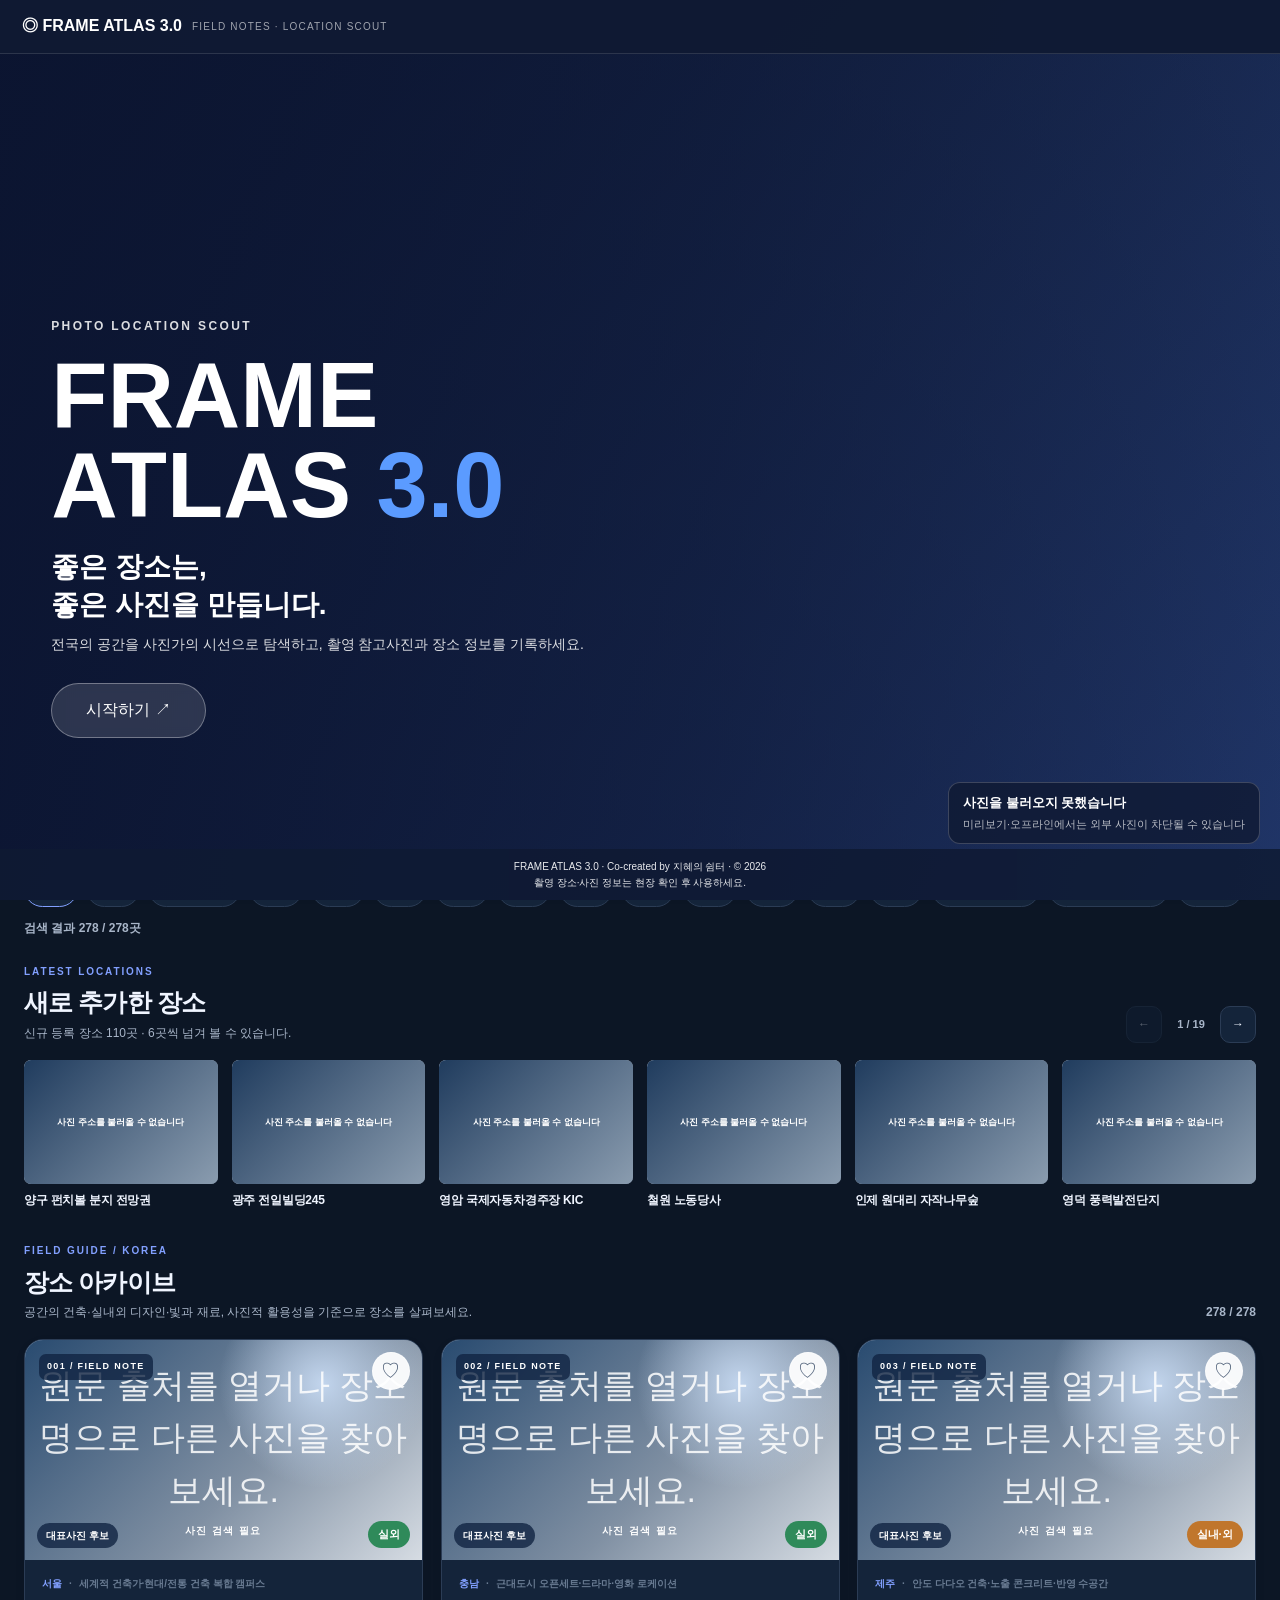
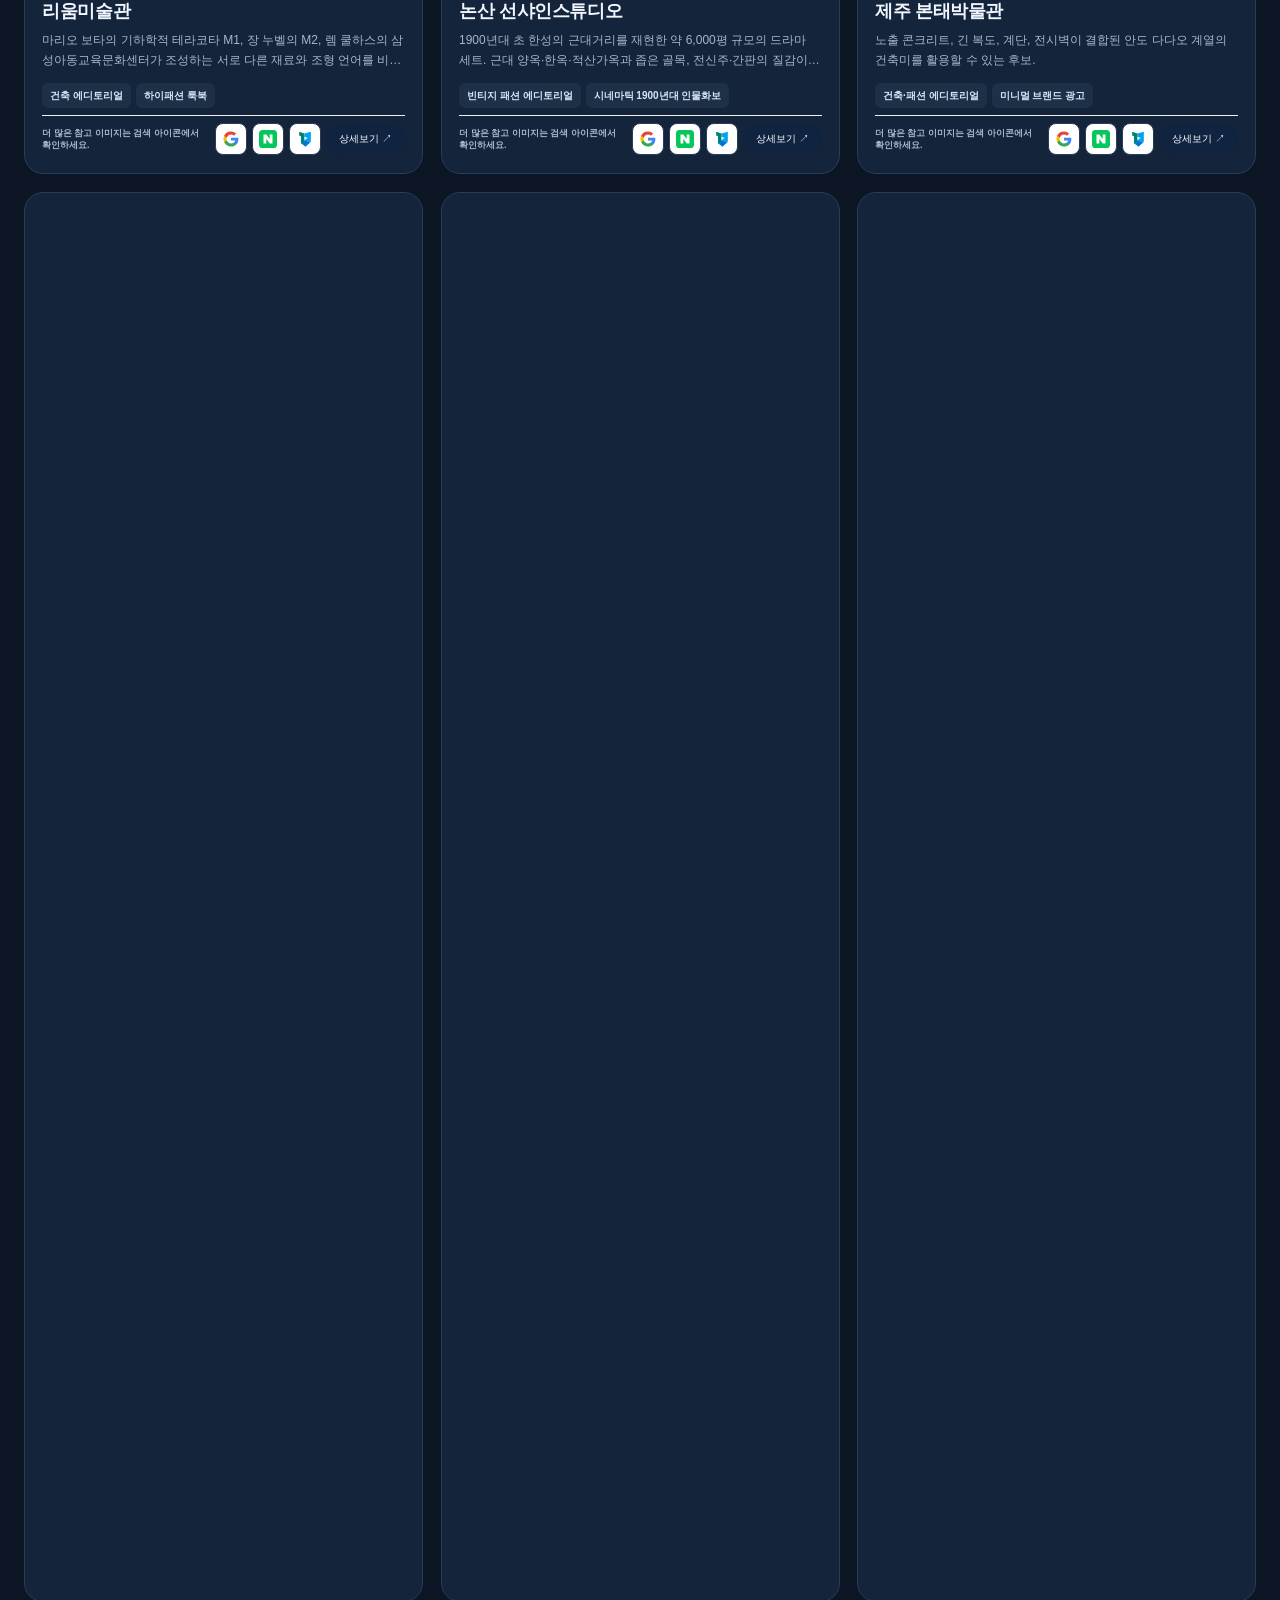
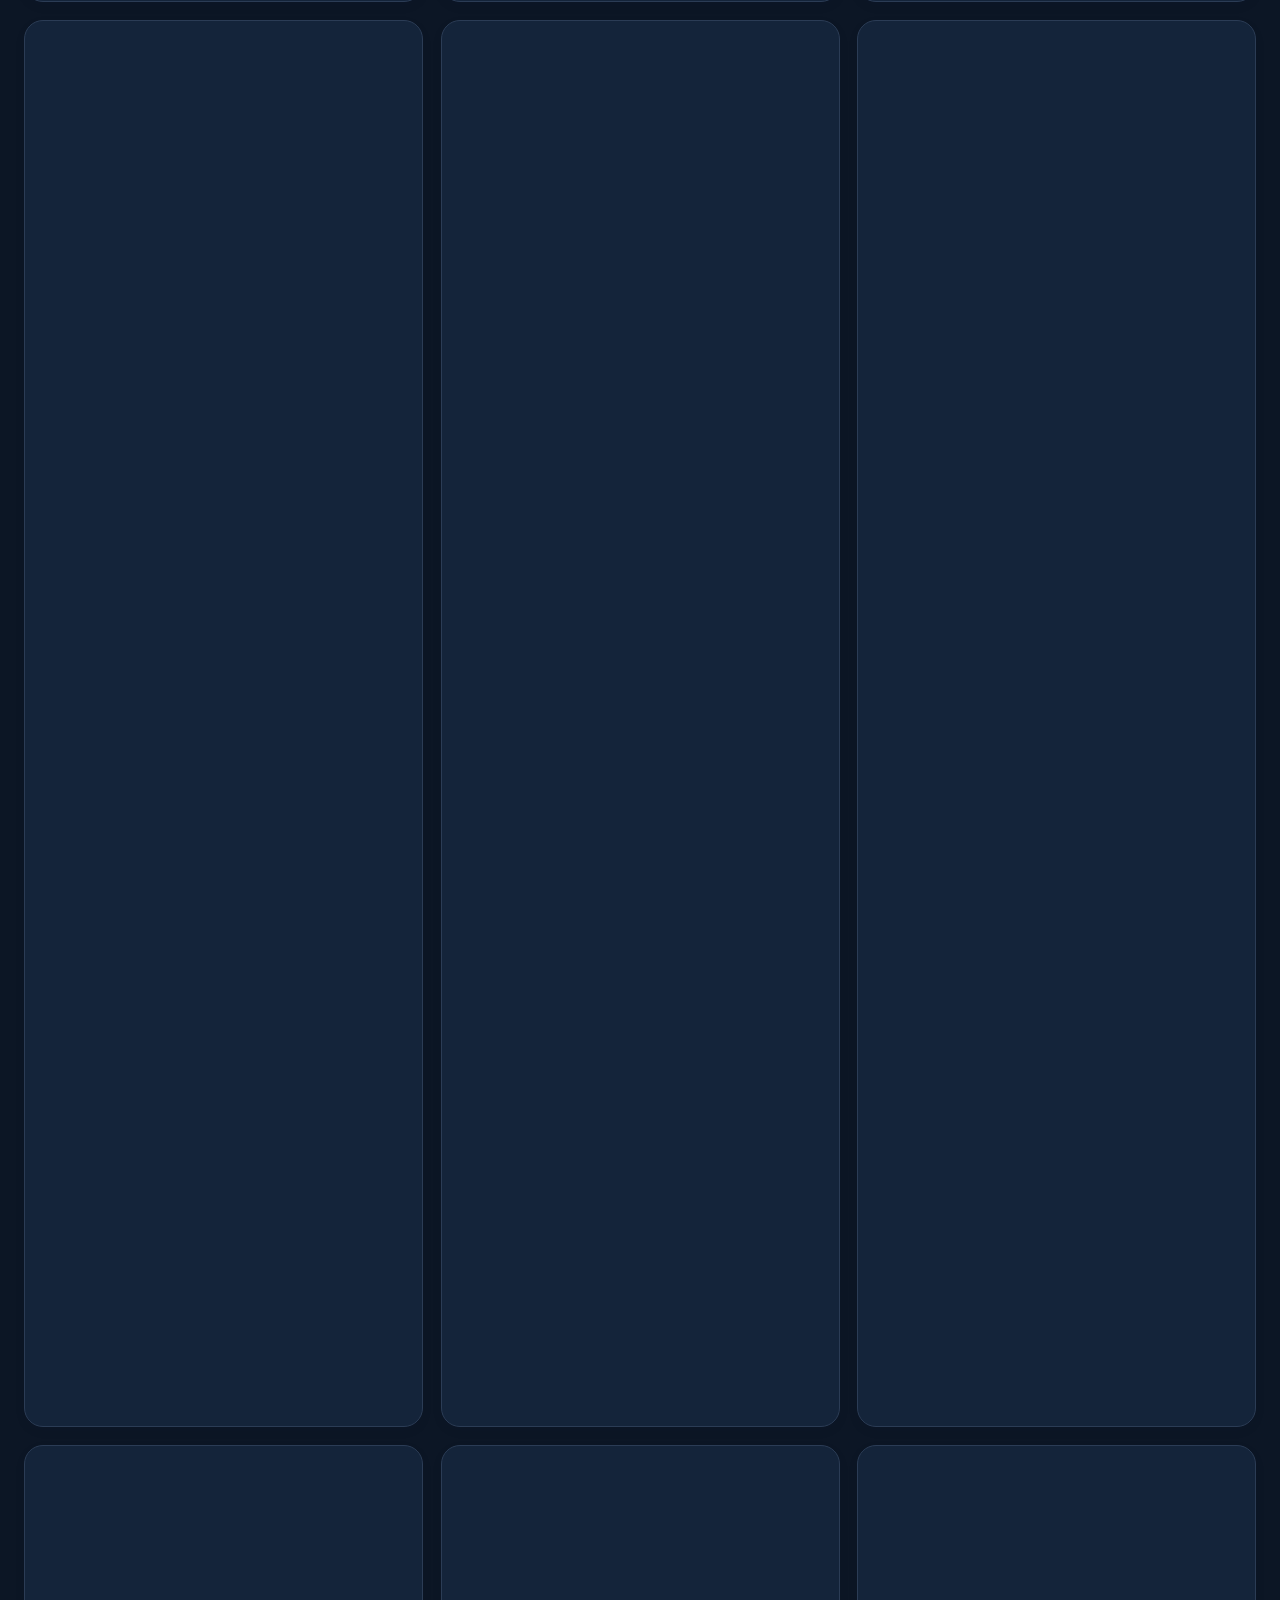
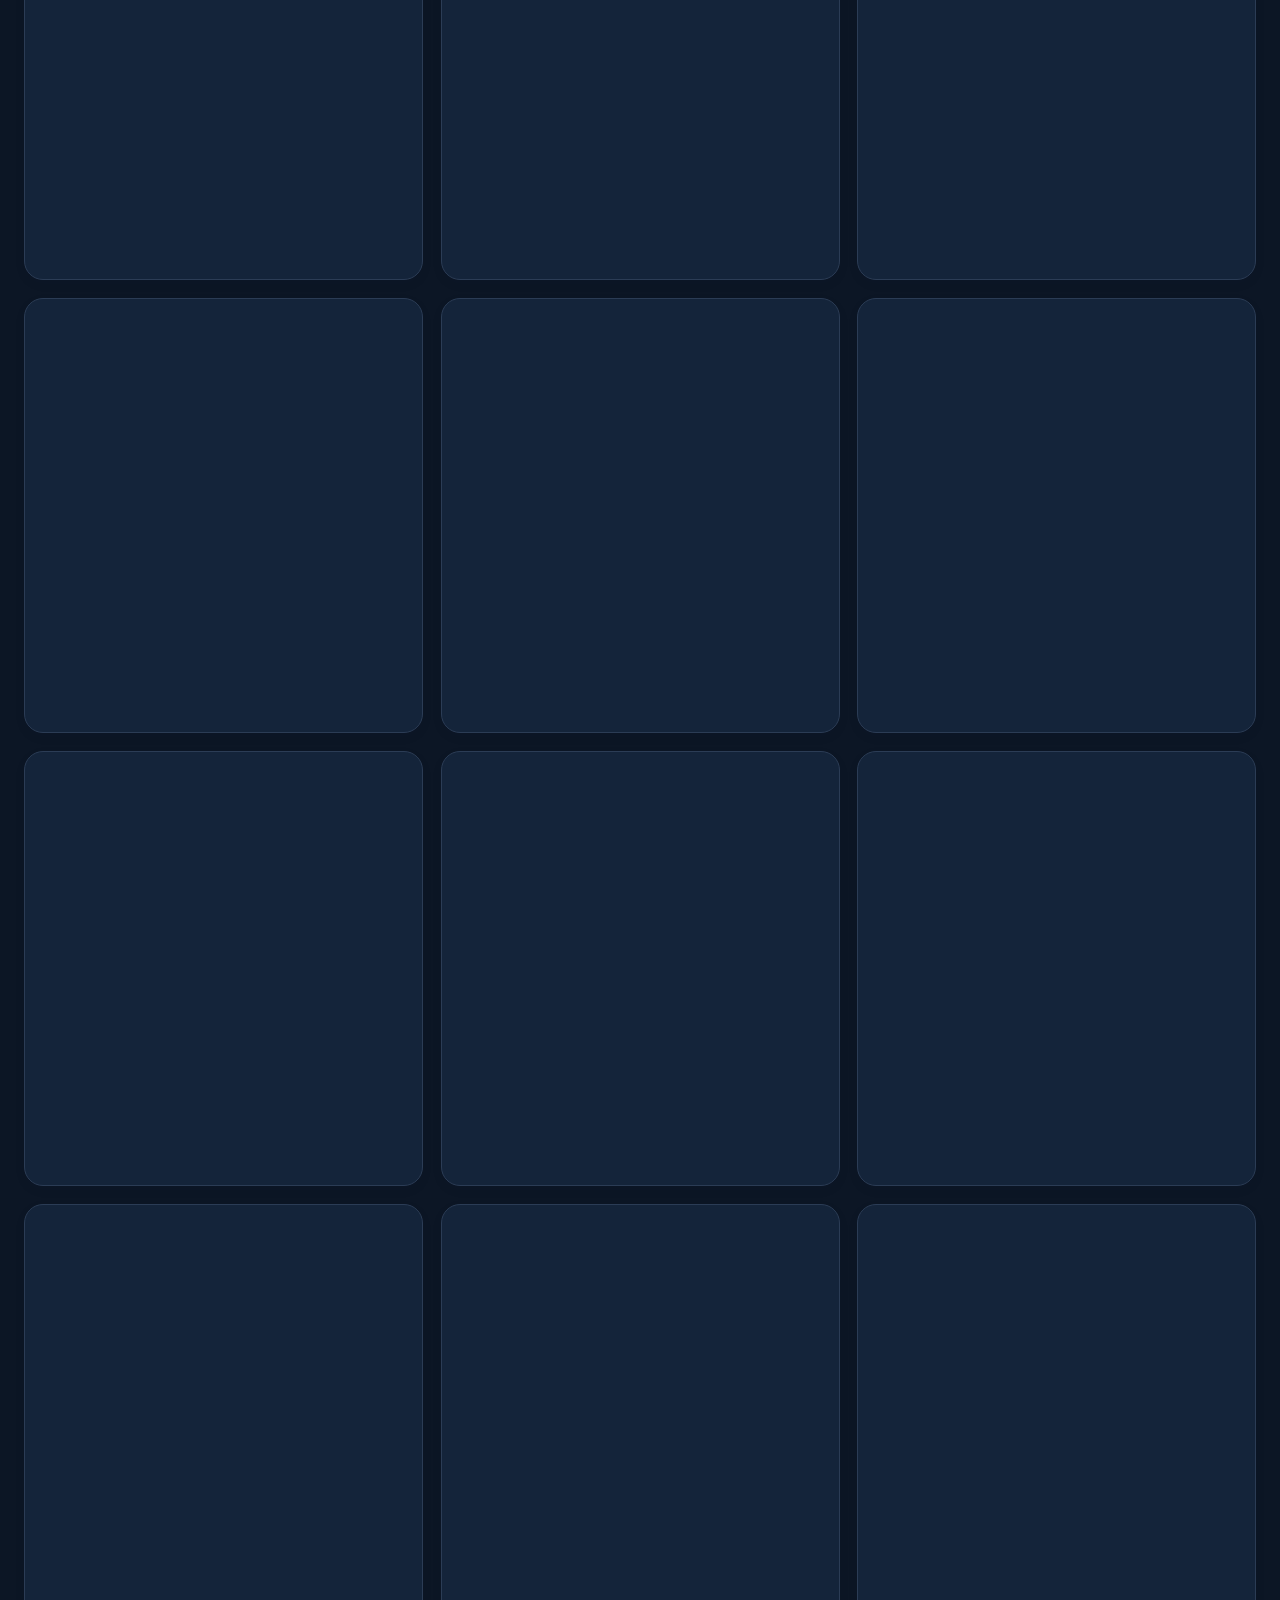
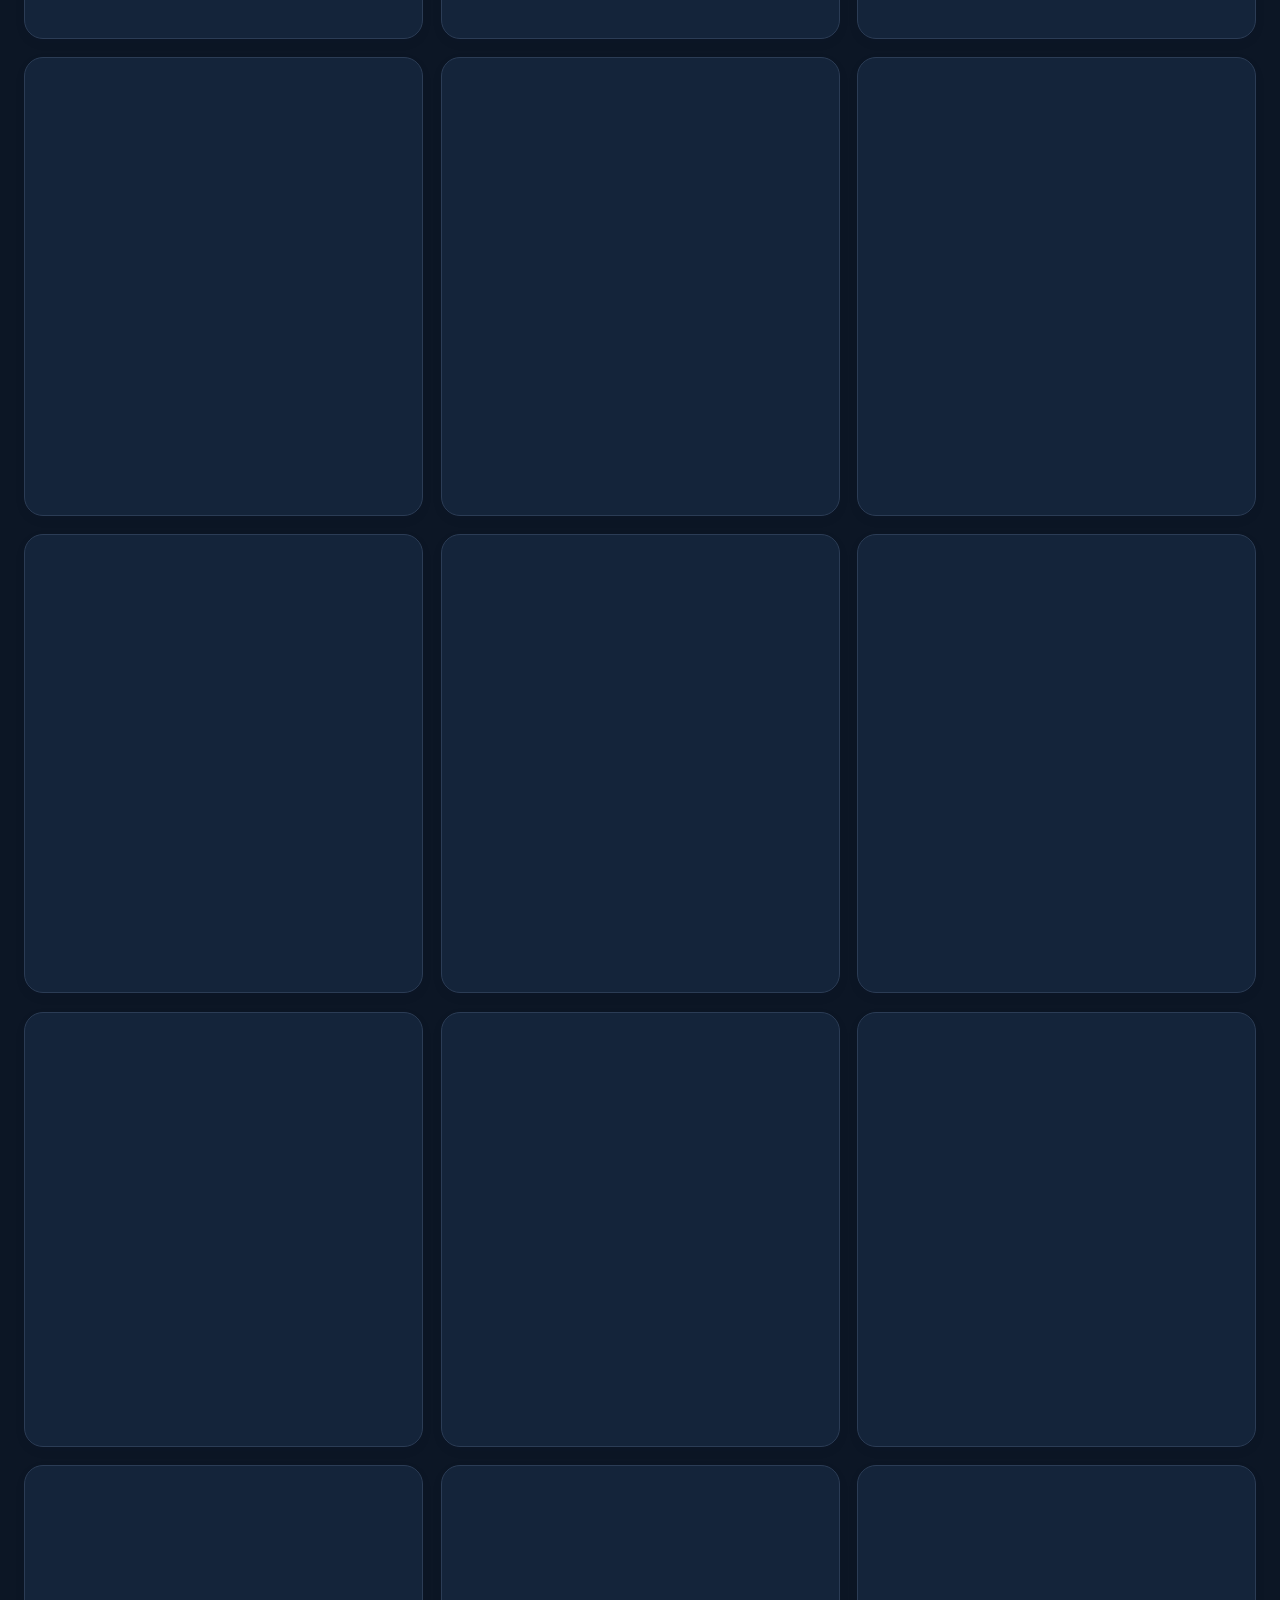
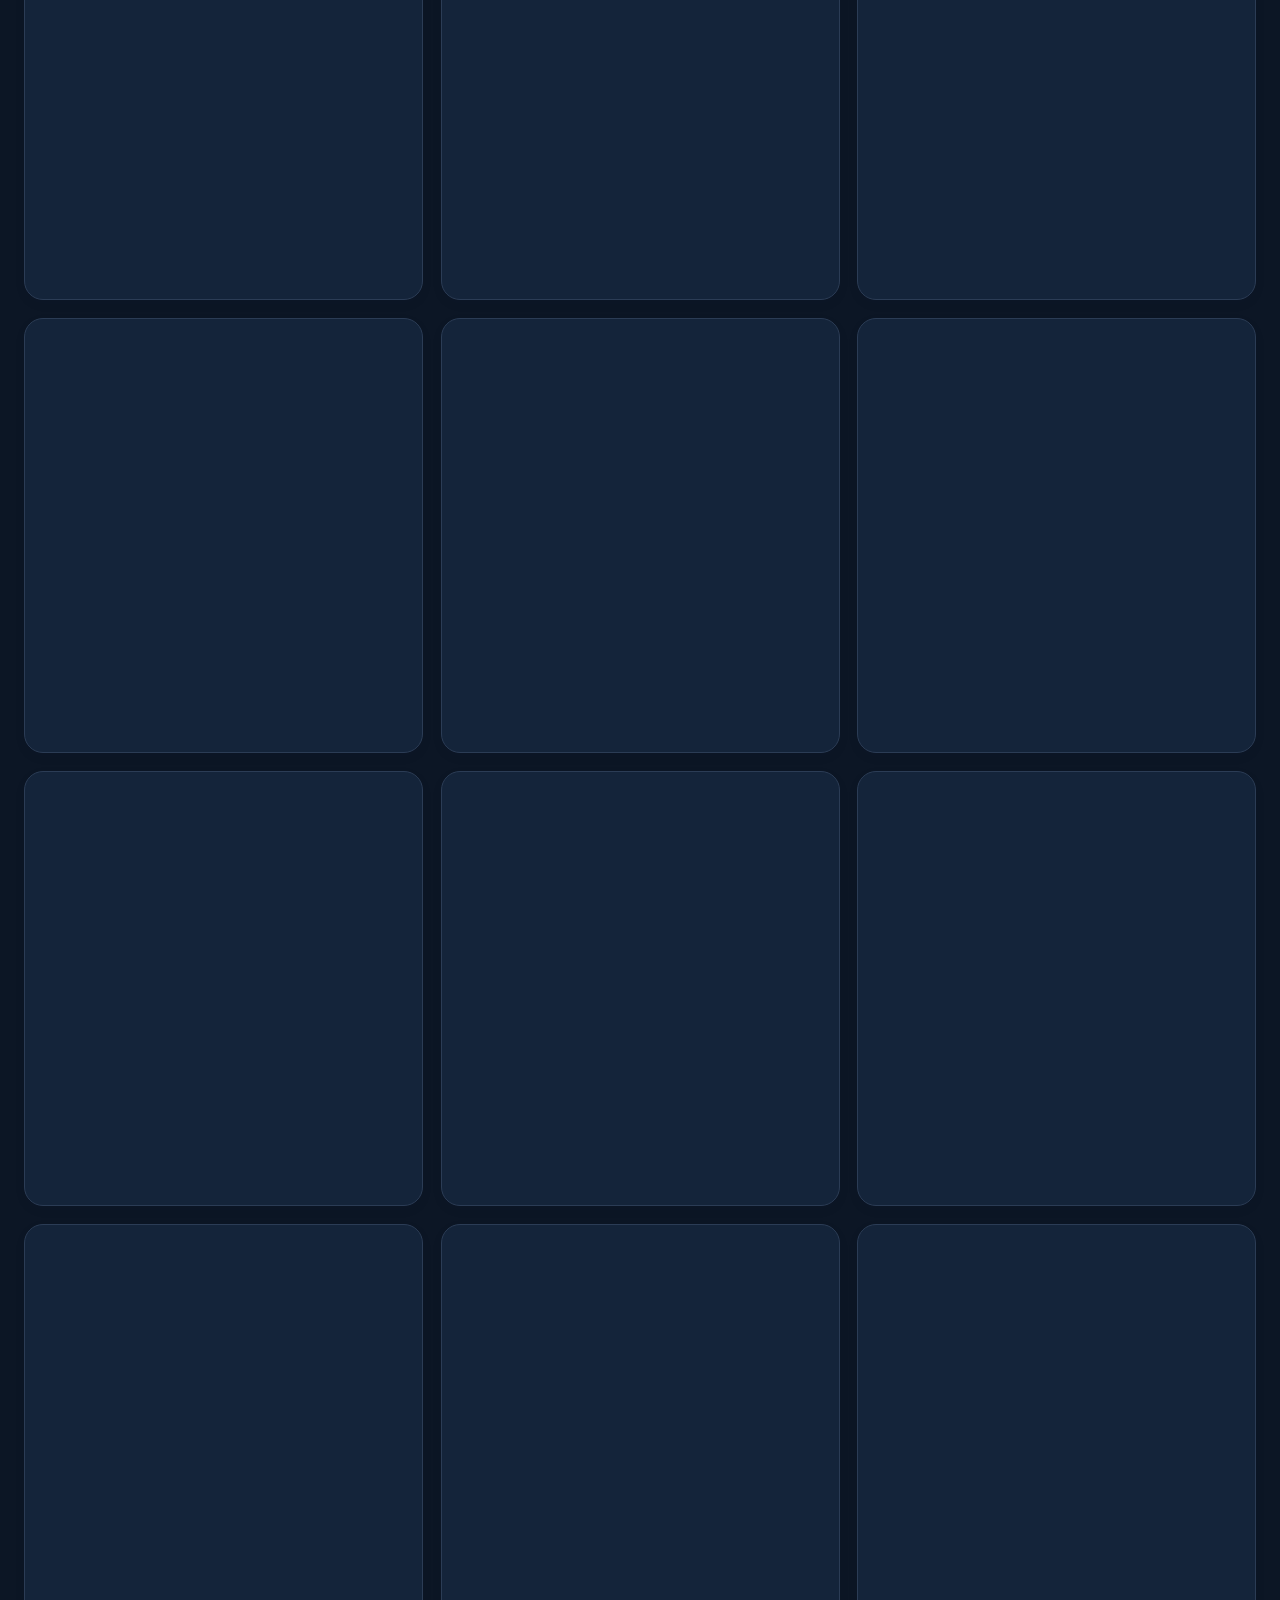
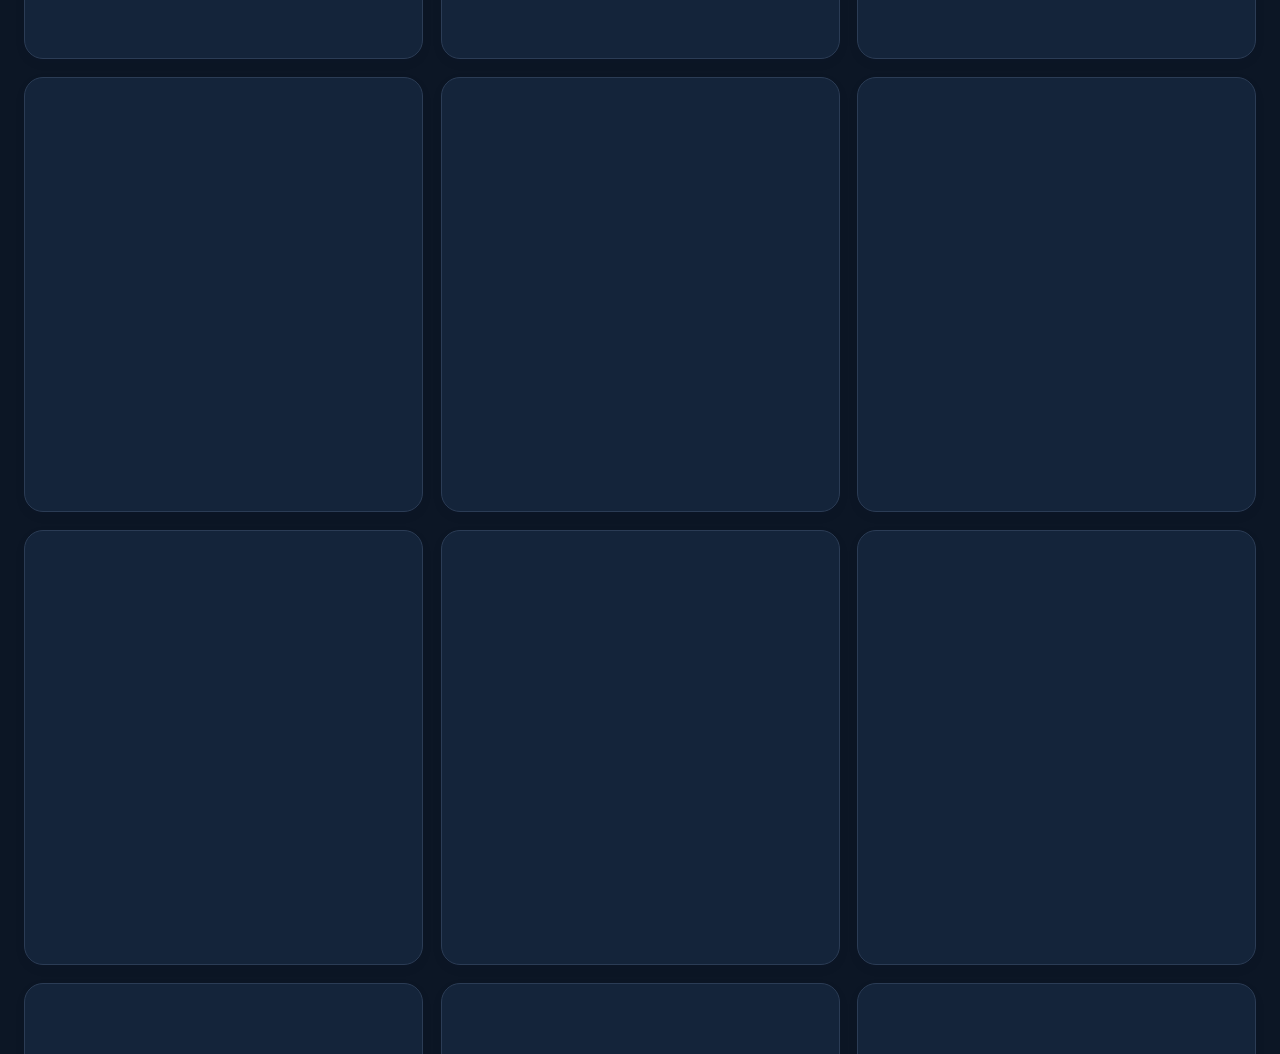
==== commit b068f79e: "Add files via upload" ====
--- a/index.html
+++ b/index.html
@@ -12,7 +12,7 @@
 .notice{margin:16px 0;background:#fff7e3;color:#77561c;border:1px solid #efddb0;padding:12px 15px;border-radius:12px;font-size:12px;line-height:1.7}.notice strong{margin-right:6px}.empty-state{padding:50px 20px;border:1px dashed #bdcadd;border-radius:18px;text-align:center;background:#fff}.empty-state h3{margin:4px 0 8px}.empty-state p{color:var(--muted);font-size:13px}
 /* DETAIL */
 .detail-top{padding-top:20px}.back-row{display:flex;justify-content:space-between;align-items:center;gap:10px;margin-bottom:14px}.back-link{background:#fff;border:1px solid var(--line);border-radius:12px;padding:10px 14px;font-size:12px;font-weight:900}.detail-hero{position:relative;min-height:310px;height:min(35vw,430px);border-radius:23px;overflow:hidden;background:linear-gradient(110deg,#0f2746,#53677b);color:white}.detail-hero>img{position:absolute;inset:0;width:100%;height:100%;object-fit:cover}.detail-photo-fallback{display:none;position:absolute;inset:0;align-items:center;justify-content:center;text-align:center;padding:24px;color:#eef4ff;background:radial-gradient(circle at 72% 18%,#536a82,transparent 30%),linear-gradient(135deg,#102847,#65758a)}.detail-photo-fallback strong{display:block;font-size:18px;margin-bottom:8px}.detail-photo-fallback span{font-size:12px;opacity:.88}.detail-hero-shade{position:absolute;inset:0;background:linear-gradient(90deg,rgba(6,22,43,.88),rgba(6,23,45,.22)),linear-gradient(0deg,rgba(6,19,39,.65),transparent 62%)}.detail-hero-copy{position:absolute;bottom:30px;left:clamp(22px,4vw,52px);right:20px;max-width:850px}.detail-hero h1{font-size:clamp(30px,4vw,52px);line-height:1.1;letter-spacing:-.04em;margin:12px 0 10px}.detail-hero p{font-size:14px;max-width:720px;color:#ecf3fc;line-height:1.7;margin:0}.detail-action-row{display:flex;align-items:center;gap:8px;flex-wrap:wrap;margin:16px 0}.detail-layout{display:grid;grid-template-columns:minmax(0,1.05fr) minmax(0,.95fr);gap:18px;align-items:start}.specific-focus{margin:10px 0 14px!important;padding:11px 13px;background:#f5f7fb;border-left:3px solid #8499c7;border-radius:0 10px 10px 0;font-size:12px!important;color:#53647b!important;line-height:1.75}.card-image-search{display:flex;align-items:center;gap:6px;flex-wrap:wrap;margin-top:10px;padding-top:9px;border-top:1px solid #eef2f7}.search-logo{display:block;width:20px;height:20px;object-fit:contain}.card-image-search a[data-search-link]{display:inline-flex;align-items:center;justify-content:center;width:32px;height:32px;border:1px solid var(--line);border-radius:8px;background:#fff}.card-image-search .search-label{font-size:9px;color:#8390a3;font-weight:800;margin-right:2px}.card-image-search a{font-size:10px;font-weight:800;color:#4f66a7;background:#f3f6fc;border:1px solid #e3e9f4;border-radius:7px;padding:5px 7px}.card-image-search a:hover{background:#e8efff}.shoot-plan-suggestion{display:block;font-size:10px;color:#8996a8;line-height:1.6;margin-top:4px;font-weight:500}.shoot-plan-controls{display:flex;justify-content:flex-end;margin:8px 0 2px}.cover-add-box{margin-top:14px;padding:14px;border:1px solid var(--line);background:#f8faff;border-radius:13px}.cover-add-box p{font-size:11px;color:#7c899c;margin:0 0 10px;line-height:1.65}.cover-add-grid{display:grid;grid-template-columns:1fr 1fr;gap:9px}.cover-add-grid .full{grid-column:1/-1}.cover-add-box .button-row{margin-top:9px}.gallery-caption .cover-select-btn{display:inline-flex;margin-top:8px;padding:6px 9px;font-size:10px;border-radius:8px;background:#102341;color:#fff;font-weight:800}.gallery-caption .cover-select-btn.is-cover{background:#dcece5;color:#246448;cursor:default}.gallery-caption .cover-select-btn:disabled{opacity:1}.detail-main,.detail-side{display:grid;gap:16px}.panel{background:var(--panel);border:1px solid var(--line);border-radius:18px;padding:20px;box-shadow:0 5px 18px rgba(16,35,65,.04)}.panel h2{font-size:18px;margin:0 0 13px;letter-spacing:-.025em}.panel h3{font-size:14px;margin:14px 0 8px}.panel p{font-size:13px;color:#52657c;line-height:1.8;margin:7px 0}.panel-kicker{font-size:10px;font-weight:900;letter-spacing:.17em;color:var(--accent);margin-bottom:6px}.feature-list{display:grid;grid-template-columns:repeat(2,minmax(0,1fr));gap:10px}.feature{padding:12px;background:#f4f7fc;border-radius:12px;border:1px solid #e5ebf4}.feature strong{display:block;font-size:12px;margin-bottom:4px}.feature p{margin:0;font-size:11px}.info-list{display:grid;grid-template-columns:115px minmax(0,1fr);gap:0;border-top:1px solid var(--line)}.info-list>div{padding:10px 0;border-bottom:1px solid var(--line);font-size:12px;overflow-wrap:anywhere}.info-label{color:var(--muted);font-weight:800}.info-value a{color:var(--accent);text-decoration:underline;text-underline-offset:2px}.gallery-grid{display:grid;grid-template-columns:repeat(2,minmax(0,1fr));gap:10px}.gallery-item{border:1px solid var(--line);border-radius:13px;overflow:hidden;background:#f8fafc}.gallery-img{height:145px;position:relative;background:linear-gradient(135deg,#dce5f1,#65768b)}.gallery-img img{width:100%;height:100%;object-fit:cover}.gallery-caption{padding:10px;font-size:11px;line-height:1.55}.gallery-caption strong{display:block;margin-bottom:4px}.gallery-caption p{margin:0 0 5px;font-size:10px}.gallery-caption a{color:var(--accent);font-weight:800}.search-links{display:flex;gap:8px;flex-wrap:wrap;margin-top:12px}.source-list{display:grid;gap:9px}.image-source-details{margin-top:6px;font-size:10px;color:var(--muted)}.image-source-details summary{cursor:pointer;font-weight:800;color:var(--accent)}.image-source-details p{font-size:10px;margin:5px 0;overflow-wrap:anywhere}.shoot-plan-details{margin-top:12px}.shoot-plan-details summary{cursor:pointer;font-weight:900;color:var(--navy);padding:8px 0}.shoot-plan-help{font-size:11px;color:var(--muted);line-height:1.65}.source-link{display:flex;align-items:start;gap:10px;padding:10px;border:1px solid var(--line);border-radius:11px}.source-link strong{display:block;font-size:12px}.source-link small{display:block;font-size:10px;color:var(--muted);overflow-wrap:anywhere;margin-top:3px}.checklist-group{margin:13px 0}.checklist-group h3{display:flex;align-items:center;gap:7px;margin:0 0 8px;font-size:13px}.check-row{display:flex;align-items:start;gap:9px;padding:8px 0;border-bottom:1px solid #edf1f6;font-size:12px;color:#52657c}.check-row input{margin-top:4px;accent-color:var(--accent)}.memo-actions{display:flex;justify-content:space-between;gap:8px;align-items:center;flex-wrap:wrap;margin-top:10px}.save-hint{font-size:10px;color:var(--muted)}.detail-bottom-return{position:fixed;bottom:86px;left:18px;z-index:25;background:var(--navy);color:white;border-radius:999px;padding:11px 16px;font-size:12px;font-weight:900;box-shadow:0 6px 22px #0d1f3e32}
-.candidate-place-context{margin:0 0 10px;padding:9px 11px;border:1px solid var(--line);border-radius:9px;background:var(--soft);font-size:11px;font-weight:800;color:var(--ink)}.candidate-place-context span{font-weight:600;color:var(--muted)}.gallery-place-context{display:block;margin:0 0 5px;font-size:9px;line-height:1.5;color:var(--accent);font-weight:800}.floating-top-button{position:fixed;right:18px;bottom:86px;z-index:26;border:1px solid #ffffff55;border-radius:999px;padding:11px 15px;background:var(--navy);color:#fff;font-size:12px;font-weight:900;box-shadow:0 6px 22px #0d1f3e32;cursor:pointer}.editorial-ref-card>a{display:block;background:linear-gradient(135deg,#e5eaf2,#9eacbf);min-height:175px}.editorial-ref-image{object-position:center 35%}.editorial-ref-image-fallback{min-height:175px;line-height:1.75}
+.candidate-place-context{margin:0 0 10px;padding:9px 11px;border:1px solid var(--line);border-radius:9px;background:var(--soft);font-size:11px;font-weight:800;color:var(--ink)}.candidate-place-context span{font-weight:600;color:var(--muted)}.gallery-place-context{display:block;margin:0 0 5px;font-size:9px;line-height:1.5;color:var(--accent);font-weight:800}.floating-top-button{position:fixed;right:18px;bottom:86px;z-index:26;border:1px solid #ffffff55;border-radius:999px;padding:11px 15px;background:var(--navy);color:#fff;font-size:12px;font-weight:900;box-shadow:0 6px 22px #0d1f3e32;cursor:pointer}.editorial-ref-card>a{display:block;position:relative;aspect-ratio:4/3;width:100%;height:auto;overflow:hidden;background:linear-gradient(135deg,#e5eaf2,#9eacbf)}.editorial-ref-image{object-position:center}.editorial-ref-image-fallback{line-height:1.75}
 /* MAP, MORE, MODAL */
 .map-intro{background:var(--navy);color:white;border-radius:20px;padding:25px;display:flex;align-items:center;justify-content:space-between;gap:20px;margin:20px 0}.map-intro h2{margin:0;font-size:26px}.map-intro p{color:#d2dfef;margin:8px 0 0;font-size:13px}.map-list{display:grid;grid-template-columns:repeat(2,minmax(0,1fr));gap:12px}.map-card{display:flex;align-items:center;gap:13px;background:#fff;border:1px solid var(--line);border-radius:15px;padding:14px}.map-thumb{width:76px;height:76px;flex:0 0 76px;overflow:hidden;border-radius:12px;background:#dce5f0}.map-thumb img{width:100%;height:100%;object-fit:cover}.map-card h3{font-size:14px;margin:0 0 3px}.map-card p{font-size:11px;color:var(--muted);margin:0 0 8px}.map-card .link-row{display:flex;gap:7px;flex-wrap:wrap}.map-card .link-row a{font-size:10px;font-weight:900;color:var(--accent)}.more-grid{display:grid;grid-template-columns:repeat(2,minmax(0,1fr));gap:16px}.more-card{background:#fff;border:1px solid var(--line);border-radius:18px;padding:22px}.more-card h2{font-size:19px;margin:0 0 7px}.more-card p{font-size:12px;color:var(--muted);line-height:1.75}.button-row{display:flex;gap:8px;flex-wrap:wrap;margin-top:15px}.footer{margin:35px auto 110px;text-align:center;color:#8794a6;font-size:10px}.modal-overlay{position:fixed;inset:0;z-index:100;background:rgba(5,16,32,.58);display:none;align-items:center;justify-content:center;padding:16px}.modal-overlay.show{display:flex}.modal{width:min(760px,100%);max-height:min(90vh,900px);overflow:auto;border-radius:20px;background:#fff;box-shadow:0 25px 90px #06122661}.modal-head{position:sticky;top:0;background:#fff;border-bottom:1px solid var(--line);padding:18px 22px;display:flex;align-items:center;justify-content:space-between;z-index:3}.modal-head h2{font-size:18px;margin:0}.modal-close{width:35px;height:35px;border:1px solid var(--line);background:white;border-radius:10px;font-size:20px}.modal-body{padding:20px 22px}.form-grid{display:grid;grid-template-columns:repeat(2,minmax(0,1fr));gap:13px}.form-grid .full{grid-column:1/-1}.modal-footer{position:sticky;bottom:0;background:#fff;border-top:1px solid var(--line);padding:14px 22px;display:flex;justify-content:space-between;gap:8px;flex-wrap:wrap}.toast{position:fixed;left:50%;bottom:92px;z-index:120;transform:translateX(-50%) translateY(18px);opacity:0;pointer-events:none;background:#122540;color:white;padding:12px 18px;border-radius:999px;font-size:12px;font-weight:800;box-shadow:0 10px 30px #10234135;transition:.2s}.toast.show{opacity:1;transform:translateX(-50%) translateY(0)}.bottom-nav{display:none}
 body.dark{--bg:#0c1625;--panel:#14243a;--ink:#f0f5ff;--muted:#a9b6c9;--line:#2b3c55;--navy:#071426;--navy2:#233d61;--accent:#82a0ff;--purple:#a5a0ff;--soft:#223650;--shadow:0 12px 38px #0003}body.dark .topbar,body.dark .topnav,body.dark .search-panel,body.dark .location-card,body.dark .panel,body.dark .map-card,body.dark .more-card,body.dark .empty-state,body.dark .chip,body.dark .btn-outline,body.dark .input,body.dark .select,body.dark .textarea,body.dark .modal,body.dark .modal-head,body.dark .modal-footer{background:var(--panel);color:var(--ink)}body.dark .topbar,body.dark .topnav{background:#111f32ed}body.dark .card-body p,body.dark .section-head p,body.dark .result-count,body.dark .info-label,body.dark .map-card p,body.dark .more-card p{color:var(--muted)}body.dark .tag,body.dark .feature{background:#1d3048;color:#d9e4f6;border-color:#30425a}body.dark .input,body.dark .select,body.dark .textarea{border-color:#34445d}
@@ -53,10 +53,10 @@
 
 @media(max-width:980px){.topbar{grid-template-columns:minmax(190px,auto) minmax(210px,1fr);gap:8px}.topnav{grid-column:1/-1;grid-row:2;min-height:34px}.top-actions{grid-column:2;grid-row:1;justify-content:flex-end}.brand{grid-column:1;grid-row:1}}@media(max-width:640px){.topnav{display:none}.topbar{display:flex;gap:8px;flex-wrap:wrap}.brand{min-width:0;flex:1}.top-actions{gap:5px}.badge-small{display:none}}
 
-.editorial-ref-grid{display:grid;grid-template-columns:repeat(2,minmax(0,1fr));gap:12px;margin-top:13px}.editorial-ref-card{overflow:hidden;border:1px solid var(--line);border-radius:13px;background:var(--panel);min-width:0}.editorial-ref-image{display:block;width:100%;height:175px;object-fit:cover;background:linear-gradient(135deg,#e5eaf2,#9eacbf)}.editorial-ref-image-fallback{display:none;height:175px;place-content:center;text-align:center;padding:12px;background:var(--soft);color:var(--muted);font-size:11px}.editorial-ref-copy{padding:12px}.editorial-ref-kicker{font-size:9px;letter-spacing:.04em;color:var(--accent);font-weight:900;text-transform:uppercase}.editorial-ref-copy h3{font-size:14px;margin:5px 0 3px;line-height:1.45}.editorial-ref-meta{font-size:10px;color:var(--muted);line-height:1.5}.editorial-ref-copy p{font-size:11px;line-height:1.7;margin:8px 0;color:var(--muted)}.editorial-ref-copy strong{color:var(--ink)}.editorial-ref-copy a{display:inline-block;margin-top:5px;font-size:11px;font-weight:900;color:var(--accent);text-decoration:underline;text-underline-offset:2px}.editorial-rights-note{border-top:1px solid var(--line);margin-top:9px!important;padding-top:8px;font-size:10px!important}.editorial-ref-alert{padding:10px 12px;background:var(--soft);border:1px solid var(--line);border-radius:11px;font-size:11px;color:var(--muted);line-height:1.7}.editorial-ref-type-row{display:flex;gap:4px;flex-wrap:wrap;margin-top:7px}.editorial-ref-type-row .tag{font-size:9px}
-
-.editorial-ref-copy a{margin-right:9px}.editorial-ref-card>a:focus-visible,.editorial-ref-copy a:focus-visible{outline:3px solid var(--accent);outline-offset:2px}.editorial-ref-image-fallback{min-height:175px}
-.editorial-gallery-notice{display:flex;flex-wrap:wrap;align-items:center;gap:8px;margin:10px 0 14px;padding:11px 12px;border:1px solid var(--line);border-radius:11px;background:var(--soft);font-size:11px;line-height:1.65}.editorial-gallery-notice strong{color:var(--ink)}.editorial-gallery-notice p{flex-basis:100%;margin:0;color:var(--muted)}.editorial-gallery-notice a,.editorial-ref-links a{display:inline-flex;align-items:center;justify-content:center;gap:5px;padding:6px 9px;border:1px solid var(--line);border-radius:8px;background:var(--panel);color:var(--accent);font-size:10px;font-weight:850;text-decoration:none}.editorial-ref-links{display:flex;flex-wrap:wrap;gap:6px;margin:8px 0}.editorial-ref-links a:first-child{background:var(--accent);color:white;border-color:var(--accent)}.editorial-ref-card>a{cursor:pointer}.editorial-ref-image-fallback{line-height:1.7}.editorial-ref-image-fallback strong{display:block;margin-bottom:4px;color:var(--ink)}@media(max-width:640px){.editorial-ref-grid{grid-template-columns:1fr}.editorial-ref-image{height:220px}.editorial-ref-links a{font-size:11px;padding:8px 10px}}
+.editorial-ref-grid{display:grid;grid-template-columns:repeat(2,minmax(0,1fr));gap:12px;margin-top:13px}.editorial-ref-card{overflow:hidden;border:1px solid var(--line);border-radius:13px;background:var(--panel);min-width:0}.editorial-ref-image{position:absolute;inset:0;display:block;width:100%;height:100%;max-width:100%;max-height:100%;object-fit:cover;object-position:center;background:linear-gradient(135deg,#e5eaf2,#9eacbf);border:0;margin:0}.editorial-ref-image-fallback{display:none;position:absolute;inset:0;width:100%;height:100%;place-content:center;text-align:center;padding:12px;background:var(--soft);color:var(--muted);font-size:11px}.editorial-ref-copy{padding:12px}.editorial-ref-kicker{font-size:9px;letter-spacing:.04em;color:var(--accent);font-weight:900;text-transform:uppercase}.editorial-ref-copy h3{font-size:14px;margin:5px 0 3px;line-height:1.45}.editorial-ref-meta{font-size:10px;color:var(--muted);line-height:1.5}.editorial-ref-copy p{font-size:11px;line-height:1.7;margin:8px 0;color:var(--muted)}.editorial-ref-copy strong{color:var(--ink)}.editorial-ref-copy a{display:inline-block;margin-top:5px;font-size:11px;font-weight:900;color:var(--accent);text-decoration:underline;text-underline-offset:2px}.editorial-rights-note{border-top:1px solid var(--line);margin-top:9px!important;padding-top:8px;font-size:10px!important}.editorial-ref-alert{padding:10px 12px;background:var(--soft);border:1px solid var(--line);border-radius:11px;font-size:11px;color:var(--muted);line-height:1.7}.editorial-ref-type-row{display:flex;gap:4px;flex-wrap:wrap;margin-top:7px}.editorial-ref-type-row .tag{font-size:9px}
+
+.editorial-ref-copy a{margin-right:9px}.editorial-ref-card>a:focus-visible,.editorial-ref-copy a:focus-visible{outline:3px solid var(--accent);outline-offset:2px}.editorial-ref-image-fallback{min-height:0}
+.editorial-gallery-notice{display:flex;flex-wrap:wrap;align-items:center;gap:8px;margin:10px 0 14px;padding:11px 12px;border:1px solid var(--line);border-radius:11px;background:var(--soft);font-size:11px;line-height:1.65}.editorial-gallery-notice strong{color:var(--ink)}.editorial-gallery-notice p{flex-basis:100%;margin:0;color:var(--muted)}.editorial-gallery-notice a,.editorial-ref-links a{display:inline-flex;align-items:center;justify-content:center;gap:5px;padding:6px 9px;border:1px solid var(--line);border-radius:8px;background:var(--panel);color:var(--accent);font-size:10px;font-weight:850;text-decoration:none}.editorial-ref-links{display:flex;flex-wrap:wrap;gap:6px;margin:8px 0}.editorial-search-separator{margin-top:10px;padding-top:8px;border-top:1px dashed var(--line);font-size:10px;font-weight:900;color:var(--muted)}.editorial-ref-links a:first-child{background:var(--accent);color:white;border-color:var(--accent)}.editorial-ref-card>a{cursor:pointer}.editorial-ref-image-fallback{line-height:1.7}.editorial-ref-image-fallback strong{display:block;margin-bottom:4px;color:var(--ink)}@media(max-width:640px){.editorial-ref-grid{grid-template-columns:1fr}.editorial-ref-card>a{aspect-ratio:4/3}.editorial-ref-image{height:100%}.editorial-ref-links a{font-size:11px;padding:8px 10px}}
 .editorial-category-panel{margin:12px 0 16px;padding:13px;border:1px solid var(--line);border-radius:12px;background:var(--panel)}.editorial-category-panel>strong{display:block;margin-bottom:7px}.editorial-category-panel p{font-size:11px;color:var(--muted);line-height:1.7;margin:7px 0}.editorial-category-chip-row{display:flex;flex-wrap:wrap;gap:7px}.editorial-category-chip{display:inline-flex;align-items:center;gap:5px;padding:7px 10px;border:1px solid var(--line);border-radius:999px;background:var(--soft);color:var(--ink);font-size:10px;font-weight:800;text-decoration:none}.editorial-category-chip.primary{background:var(--accent);color:#fff;border-color:var(--accent)}.editorial-category-action{display:inline-flex;margin-top:6px;padding:8px 10px;border-radius:8px;background:var(--soft);color:var(--accent);font-size:11px;font-weight:850;text-decoration:none}
 
 </style>
@@ -90,7 +90,7 @@
  .detail-bottom-return{font-size:12px}
 }
 
-.editorial-ref-grid{display:grid;grid-template-columns:repeat(2,minmax(0,1fr));gap:12px;margin-top:13px}.editorial-ref-card{overflow:hidden;border:1px solid var(--line);border-radius:13px;background:var(--panel);min-width:0}.editorial-ref-image{display:block;width:100%;height:175px;object-fit:cover;background:linear-gradient(135deg,#e5eaf2,#9eacbf)}.editorial-ref-image-fallback{display:none;height:175px;place-content:center;text-align:center;padding:12px;background:var(--soft);color:var(--muted);font-size:11px}.editorial-ref-copy{padding:12px}.editorial-ref-kicker{font-size:9px;letter-spacing:.04em;color:var(--accent);font-weight:900;text-transform:uppercase}.editorial-ref-copy h3{font-size:14px;margin:5px 0 3px;line-height:1.45}.editorial-ref-meta{font-size:10px;color:var(--muted);line-height:1.5}.editorial-ref-copy p{font-size:11px;line-height:1.7;margin:8px 0;color:var(--muted)}.editorial-ref-copy strong{color:var(--ink)}.editorial-ref-copy a{display:inline-block;margin-top:5px;font-size:11px;font-weight:900;color:var(--accent);text-decoration:underline;text-underline-offset:2px}.editorial-rights-note{border-top:1px solid var(--line);margin-top:9px!important;padding-top:8px;font-size:10px!important}.editorial-ref-alert{padding:10px 12px;background:var(--soft);border:1px solid var(--line);border-radius:11px;font-size:11px;color:var(--muted);line-height:1.7}.editorial-ref-type-row{display:flex;gap:4px;flex-wrap:wrap;margin-top:7px}.editorial-ref-type-row .tag{font-size:9px}
+.editorial-ref-grid{display:grid;grid-template-columns:repeat(2,minmax(0,1fr));gap:12px;margin-top:13px}.editorial-ref-card{overflow:hidden;border:1px solid var(--line);border-radius:13px;background:var(--panel);min-width:0}.editorial-ref-image{position:absolute;inset:0;display:block;width:100%;height:100%;max-width:100%;max-height:100%;object-fit:cover;object-position:center;background:linear-gradient(135deg,#e5eaf2,#9eacbf);border:0;margin:0}.editorial-ref-image-fallback{display:none;position:absolute;inset:0;width:100%;height:100%;place-content:center;text-align:center;padding:12px;background:var(--soft);color:var(--muted);font-size:11px}.editorial-ref-copy{padding:12px}.editorial-ref-kicker{font-size:9px;letter-spacing:.04em;color:var(--accent);font-weight:900;text-transform:uppercase}.editorial-ref-copy h3{font-size:14px;margin:5px 0 3px;line-height:1.45}.editorial-ref-meta{font-size:10px;color:var(--muted);line-height:1.5}.editorial-ref-copy p{font-size:11px;line-height:1.7;margin:8px 0;color:var(--muted)}.editorial-ref-copy strong{color:var(--ink)}.editorial-ref-copy a{display:inline-block;margin-top:5px;font-size:11px;font-weight:900;color:var(--accent);text-decoration:underline;text-underline-offset:2px}.editorial-rights-note{border-top:1px solid var(--line);margin-top:9px!important;padding-top:8px;font-size:10px!important}.editorial-ref-alert{padding:10px 12px;background:var(--soft);border:1px solid var(--line);border-radius:11px;font-size:11px;color:var(--muted);line-height:1.7}.editorial-ref-type-row{display:flex;gap:4px;flex-wrap:wrap;margin-top:7px}.editorial-ref-type-row .tag{font-size:9px}
 </style></head>
 <body>
 <header class="topbar">
@@ -253,24 +253,24 @@
 function toast(message){const el=document.getElementById('toast');el.textContent=message;el.classList.add('show');clearTimeout(toastTimer);toastTimer=setTimeout(()=>el.classList.remove('show'),2500);}
 function ioKind(p){const o=p.indoorOutdoor;if(o==='indoor'||o==='outdoor'||o==='both')return o;const s=[...(p.spaceTypes||[]),p.category||''].join(' ');const a=/실내|전시|공연|스튜디오|극장|서가|아트리움|지하|영화관|내부/.test(s),b=/야외|실외|해안|해변|수변|강변|정원|공원|숲|옥상|거리/.test(s);return a&&b?'both':a?'indoor':b?'outdoor':'unknown';}
 function ioLabel(p){return {indoor:'실내',outdoor:'실외',both:'실내·외',unknown:''}[ioKind(p)];}
-function card(p,i){const image=coverFor(p);const tags=(p.moodTags||[]).filter(x=>!GENERIC_VISUAL_TAGS.has(x)).slice(0,2);const favd=fav(p);const photoMeta=imageEntry(p),photoState=String(p.photoMatchStatus||''),locationConfirmed=/일치 확인|장소 일치 확인|location verified/i.test(photoState)||(photoMeta.cover||{}).placeMatch==='confirmed';const imageStatus=image?(locationConfirmed?(p.selectedCoverImage?'대표사진 지정':'사진 위치 확인'):(photoMeta.review?.status==='reviewed_candidate'?'사진가 검토 후보':'대표사진 후보')):(candidateImages(p).length?'대표사진 보완 필요':'이미지 탐색 필요');const searches=imageSearchLinks(p);const cardText=(p.summary||'').trim()||locationSpecificFocus(p);return `<article class="location-card" data-place="${escapeHtml(p.id)}" tabindex="0" role="button" aria-label="${escapeHtml(p.name)} 상세 보기"><div class="card-photo">${imgHtml(p)}<span class="card-no">${String(i+1).padStart(3,'0')} / FIELD NOTE</span><button class="favorite-btn ${favd?'saved':''}" data-fav="${escapeHtml(p.id)}" aria-label="즐겨찾기 ${favd?'해제':'추가'}">${favd?'♥':'♡'}</button><span class="photo-tag">${escapeHtml(imageStatus)}</span>${ioLabel(p)?`<span class="io-badge io-${ioKind(p)}">${ioLabel(p)}</span>`:''}</div><div class="card-body"><div class="card-meta"><span class="card-region">${escapeHtml(p.region)}</span><span>·</span><span>${escapeHtml(p.category)}</span></div><h3>${escapeHtml(p.name)}</h3><p>${escapeHtml(cardText)}</p><div class="tag-row">${tags.map(t=>`<span class="tag">${escapeHtml(t)}</span>`).join('')}</div><div class="card-image-search" aria-label="${escapeHtml(p.name)} 이미지 검색"><span class="search-label">사진 더 보기</span><a data-search-link href="${escapeHtml(searches.google)}" target="_blank" rel="noopener noreferrer" aria-label="Google 이미지 검색" title="Google 이미지 검색"><img class="search-logo" src="assets/logo-google.svg" alt="Google 로고"></a><a data-search-link href="${escapeHtml(searches.naver)}" target="_blank" rel="noopener noreferrer" aria-label="네이버 이미지 검색" title="네이버 이미지 검색"><img class="search-logo" src="assets/logo-naver.svg" alt="네이버 로고"></a><a data-search-link href="${escapeHtml(searches.bing)}" target="_blank" rel="noopener noreferrer" aria-label="Bing 이미지 검색" title="Bing 이미지 검색"><img class="search-logo" src="assets/logo-bing.svg" alt="Bing 로고"></a><button type="button" class="card-open" data-open="${escapeHtml(p.id)}">상세보기 ↗</button></div></div></article>`;}
+function card(p,i){const image=coverFor(p);const tags=(p.moodTags||[]).filter(x=>!GENERIC_VISUAL_TAGS.has(x)).slice(0,2);const favd=fav(p);const photoMeta=imageEntry(p),photoState=String(p.photoMatchStatus||''),locationConfirmed=/일치 확인|장소 일치 확인|location verified/i.test(photoState)||(photoMeta.cover||{}).placeMatch==='confirmed';const imageStatus=image?(locationConfirmed?(p.selectedCoverImage?'대표사진 지정':'사진 위치 확인'):(photoMeta.review?.status==='reviewed_candidate'?'사진가 검토 후보':'대표사진 후보')):(candidateImages(p).length?'대표사진 보완 필요':'이미지 탐색 필요');const searches=imageSearchLinks(p);const cardText=(p.summary||'').trim()||locationSpecificFocus(p);return `<article class="location-card" data-place="${escapeHtml(p.id)}" tabindex="0" role="button" aria-label="${escapeHtml(p.name)} 상세 보기"><div class="card-photo">${imgHtml(p)}<span class="card-no">${String(i+1).padStart(3,'0')} / FIELD NOTE</span><button class="favorite-btn ${favd?'saved':''}" data-fav="${escapeHtml(p.id)}" aria-label="즐겨찾기 ${favd?'해제':'추가'}">${favd?'♥':'♡'}</button><span class="photo-tag">${escapeHtml(imageStatus)}</span>${ioLabel(p)?`<span class="io-badge io-${ioKind(p)}">${ioLabel(p)}</span>`:''}</div><div class="card-body"><div class="card-meta"><span class="card-region">${escapeHtml(p.region)}</span><span>·</span><span>${escapeHtml(p.category)}</span></div><h3>${escapeHtml(p.name)}</h3><p>${escapeHtml(cardText)}</p><div class="tag-row">${tags.map(t=>`<span class="tag">${escapeHtml(t)}</span>`).join('')}</div><div class="card-image-search" aria-label="${escapeHtml(p.name)} 이미지 검색"><span class="search-prompt" title="더 많은 참고 이미지는 Google·네이버·Bing 이미지 검색에서 확인하세요.">더 많은 참고 이미지는 검색 아이콘에서 확인하세요.</span><a data-search-link href="${escapeHtml(searches.google)}" target="_blank" rel="noopener noreferrer" aria-label="Google 이미지 검색" title="Google 이미지 검색"><img class="search-logo" src="assets/logo-google.svg" alt="Google 로고"></a><a data-search-link href="${escapeHtml(searches.naver)}" target="_blank" rel="noopener noreferrer" aria-label="네이버 이미지 검색" title="네이버 이미지 검색"><img class="search-logo" src="assets/logo-naver.svg" alt="네이버 로고"></a><a data-search-link href="${escapeHtml(searches.bing)}" target="_blank" rel="noopener noreferrer" aria-label="Bing 이미지 검색" title="Bing 이미지 검색"><img class="search-logo" src="assets/logo-bing.svg" alt="Bing 로고"></a><button type="button" class="card-open" data-open="${escapeHtml(p.id)}">상세보기 ↗</button></div></div></article>`;}
 function recentItem(p,i){const urls=imageUrlsFor(p);const url=coverFor(p)||urls[0]||'';const fallbacks=urls.filter(u=>u!==url).slice(0,6);return `<button type="button" class="recent-item" data-place="${escapeHtml(p.id)}" aria-label="${escapeHtml(p.name)} 상세 보기"><span class="recent-thumb">${url?`<img loading="lazy" referrerpolicy="origin" src="${escapeHtml(url)}" data-fallback-mode="recent" data-fallback-urls="${escapeHtml(JSON.stringify(fallbacks))}" alt="${escapeHtml(p.name)} 대표사진" onload="scoutImageLoaded(this)" onerror="scoutImageError(this)" onloadstart="scoutImageWatch(this)"><span class="recent-thumb-fallback">사진 불러오는 중</span>`:`<span class="recent-thumb-fallback is-visible">사진 후보 없음</span>`}</span><span class="recent-name" title="${escapeHtml(p.name)}">${escapeHtml(p.name)}</span></button>`;}
 function renderHome(){view='home';currentId=null;const total=allPlaces();const filtered=filteredPlaces();const h=heroPlace();const recent=recentPlaces(total);const featured=filtered.slice(0,12);const heroUrls=imageUrlsFor(h);const heroCover=coverFor(h)||heroUrls[0]||'';document.getElementById('appContent').innerHTML=`<section class="hero ${heroCover?'':'hero-no-photo'}">${heroCover?`<img class="hero-photo" src="${escapeHtml(heroCover)}" data-fallback-mode="hero" data-fallback-urls="${imageUrlData(h,heroCover)}" alt="${escapeHtml(h?.name||'촬영 장소')} 현장 참고 사진" referrerpolicy="origin" onload="scoutImageLoaded(this)" onerror="scoutImageError(this)" onloadstart="scoutImageWatch(this)">`:''}<div class="hero-image-fallback" style="${heroCover?'display:none':'display:grid'}"><strong>${heroCover?'대표 장소 사진을 연결하는 중입니다.':'대표 장소 사진 후보가 아직 없습니다.'}</strong><span>사진이 열리지 않으면 장소명으로 다른 사진을 찾아볼 수 있습니다.</span></div><div class="hero-shade"></div><div class="hero-content"><div class="kicker">PHOTO LOCATION SCOUT · KOREA</div><h1>좋은 장면은<br><em>좋은 장소에서</em> <span class="hero-h1-tail">시작됩니다.</span></h1><p class="hero-copy">건축의 선과 빛의 방향, 재료의 질감, 공간이 만드는 분위기까지. 촬영을 위한 장소와 사진 후보를 한곳에서 찾고 기록하세요.</p><div class="hero-buttons"><button class="btn btn-primary" id="startExplore">시작하기 · 촬영 장소 탐색 ↗</button><button class="btn btn-outline" id="heroMap">⊕ 장소 지도 열기</button><button class="btn btn-outline" id="heroPhotoSearch">대표사진 다시 찾기</button></div><div class="hero-stats"><div class="stat"><strong>${total.length}</strong><small>촬영 장소</small></div><div class="stat"><strong>${total.filter(p=>coverFor(p)).length}</strong><small>사진 후보 연결</small></div><div class="stat"><strong>${state.favorites.length}</strong><small>내 저장 장소</small></div></div></div><div class="hero-location-caption"><small>오늘의 촬영 장소 후보</small><strong>${escapeHtml(h?.name||'장소를 선택하세요')}</strong><span>${escapeHtml(h?.region||'')} · 대표사진을 무작위로 선정했습니다</span></div></section>
-<div class="notice"><strong>FRAME ATLAS 3.0 · v12.18</strong> 이 앱은 개인용 장소 발굴·촬영 기획 도구입니다. 공개·상업적 재배포 전 사진·출처 권한을 확인하세요. 즐겨찾기·메모는 이 기기의 브라우저에 저장되고 PC와 iPhone은 아직 자동으로 맞춰지지 않습니다. 중요한 수정 전에는 상단의 <b>백업·복원</b>으로 백업하세요. 사용법은 상단 <b>매뉴얼</b>에서 볼 수 있습니다.</div>
+<div class="notice"><strong>FRAME ATLAS 3.0 · v12.21</strong> 이 앱은 개인용 장소 발굴·촬영 기획 도구입니다. 공개·상업적 재배포 전 사진·출처 권한을 확인하세요. 즐겨찾기·메모는 이 기기의 브라우저에 저장되고 PC와 iPhone은 아직 자동으로 맞춰지지 않습니다. 중요한 수정 전에는 상단의 <b>백업·복원</b>으로 백업하세요. 사용법은 상단 <b>매뉴얼</b>에서 볼 수 있습니다.</div>
 <section class="search-panel" id="searchPanel"><div class="field search-field"><label for="placeSearch">장소 검색하기</label><div class="search-input-wrap"><span class="search-glyph">⌕</span><input class="input" id="placeSearch" value="${escapeHtml(query)}" placeholder="장소명·지역·건축·촬영 분위기 검색"></div></div><div class="field"><label for="regionSelect">지역</label><select class="select" id="regionSelect"><option>전체</option>${REGION_LIST.map(r=>`<option ${regionFilter===r?'selected':''}>${r}</option>`).join('')}</select></div><div class="field"><label for="spaceSelect">공간 유형</label><select class="select" id="spaceSelect">${SPACE_OPTIONS.map(x=>`<option ${spaceFilter===x?'selected':''}>${x}</option>`).join('')}</select></div><div class="field"><label for="moodSelect">촬영 분위기</label><select class="select" id="moodSelect">${MOOD_OPTIONS.map(x=>`<option ${moodFilter===x?'selected':''}>${x}</option>`).join('')}</select></div></section>
 <div class="search-footer"><div class="chip-row">${SEARCH_REGION_GROUPS.map(r=>`<button class="chip ${regionFilter===r?'active':''}" data-region="${r}">${r}</button>`).join('')}<button class="chip ${imageFilter==='사진 후보 있음'?'active':''}" data-image-filter="사진 후보 있음">사진 후보 있음</button><button class="chip ${imageFilter==='이미지 검색 필요'?'active':''}" data-image-filter="이미지 검색 필요">이미지 검색 필요</button><button class="chip" id="clearFilters">초기화</button></div><span class="result-count">검색 결과 <b>${filtered.length}</b> / ${total.length}곳</span></div>
 ${recent.length&&!query&&regionFilter==='전체'&&spaceFilter==='전체'&&moodFilter==='전체 분위기'&&imageFilter==='전체'?`<section class="section"><div class="section-head"><div><div class="eyebrow">LATEST LOCATIONS</div><h2>새로 추가한 장소</h2><p>신규 등록 장소 ${recent.length}곳 · 6곳씩 넘겨 볼 수 있습니다.</p></div><div class="recent-pager"><button type="button" class="btn btn-outline btn-sm" id="recentPrev" aria-label="이전 장소" ${recentPage<=0?"disabled":""}>←</button><span id="recentPageLabel">${recent.length?recentPage+1:0} / ${Math.max(1,Math.ceil(recent.length/RECENT_PAGE_SIZE))}</span><button type="button" class="btn btn-outline btn-sm" id="recentNext" aria-label="다음 장소" ${recentPage>=Math.ceil(recent.length/RECENT_PAGE_SIZE)-1?"disabled":""}>→</button></div></div><div class="recent-grid" aria-label="새로 추가한 장소">${recent.slice(recentPage*RECENT_PAGE_SIZE,(recentPage+1)*RECENT_PAGE_SIZE).map((p,i)=>recentItem(p,recentPage*RECENT_PAGE_SIZE+i)).join('')}</div></section>`:''}
-<section class="section" id="archiveSection"><div class="section-head"><div><div class="eyebrow">FIELD GUIDE / KOREA</div><h2>${query||regionFilter!=='전체'||spaceFilter!=='전체'||moodFilter!=='전체 분위기'||imageFilter!=='전체'?'검색 결과':'장소 아카이브'}</h2><p>공간의 건축·실내외 디자인·빛과 재료, 사진적 활용성을 기준으로 장소를 살펴보세요.</p></div><span class="result-count">${filtered.length} / ${total.length}</span></div>${filtered.length?`<div class="location-grid">${filtered.slice(0,pageLimit()).map((p,i)=>card(p,i)).join('')}</div>${filtered.length>pageLimit()?`<div style="text-align:center;margin:18px 0"><button class="btn btn-outline" id="listMore">더 보기 (${pageLimit()} / ${filtered.length})</button></div>`:''}`:`<div class="empty-state"><h3>검색 결과가 없습니다.</h3><p>검색어를 줄이거나 지역·공간 유형 필터를 전체로 바꿔 보세요.</p><button class="btn btn-primary" id="emptyReset">필터 초기화</button></div>`}</section><footer class="footer">FRAME ATLAS 3.0 · 감각적인 공간, 감성적인 기록 · 개인용 v12.18</footer>`;
+<section class="section" id="archiveSection"><div class="section-head"><div><div class="eyebrow">FIELD GUIDE / KOREA</div><h2>${query||regionFilter!=='전체'||spaceFilter!=='전체'||moodFilter!=='전체 분위기'||imageFilter!=='전체'?'검색 결과':'장소 아카이브'}</h2><p>공간의 건축·실내외 디자인·빛과 재료, 사진적 활용성을 기준으로 장소를 살펴보세요.</p></div><span class="result-count">${filtered.length} / ${total.length}</span></div>${filtered.length?`<div class="location-grid">${filtered.slice(0,pageLimit()).map((p,i)=>card(p,i)).join('')}</div>${filtered.length>pageLimit()?`<div style="text-align:center;margin:18px 0"><button class="btn btn-outline" id="listMore">더 보기 (${pageLimit()} / ${filtered.length})</button></div>`:''}`:`<div class="empty-state"><h3>검색 결과가 없습니다.</h3><p>검색어를 줄이거나 지역·공간 유형 필터를 전체로 바꿔 보세요.</p><button class="btn btn-primary" id="emptyReset">필터 초기화</button></div>`}</section><footer class="footer">FRAME ATLAS 3.0 · 감각적인 공간, 감성적인 기록 · 개인용 v12.21</footer>`;
 wireHome();updateNavigation();}
 function wireHome(){document.getElementById('recentPrev')?.addEventListener('click',()=>{recentPage=Math.max(0,recentPage-1);renderHome();document.getElementById('recentPrev')?.focus();});document.getElementById('recentNext')?.addEventListener('click',()=>{recentPage=Math.min(Math.max(0,Math.ceil(recentPlaces().length/RECENT_PAGE_SIZE)-1),recentPage+1);renderHome();document.getElementById('recentNext')?.focus();});const q=document.getElementById('placeSearch');q?.addEventListener('input',()=>{query=q.value;const pos=window.scrollY;renderHome();const el=document.getElementById('placeSearch');el?.focus();el?.setSelectionRange(el.value.length,el.value.length);window.scrollTo(0,pos);});document.getElementById('regionSelect')?.addEventListener('change',e=>{regionFilter=e.target.value;renderHome();});document.getElementById('spaceSelect')?.addEventListener('change',e=>{spaceFilter=e.target.value;renderHome();});document.getElementById('moodSelect')?.addEventListener('change',e=>{moodFilter=e.target.value;renderHome();});document.querySelectorAll('[data-region]').forEach(b=>b.addEventListener('click',()=>{regionFilter=b.dataset.region;renderHome();}));document.querySelectorAll('[data-image-filter]').forEach(b=>b.addEventListener('click',()=>{imageFilter=imageFilter===b.dataset.imageFilter?'전체':b.dataset.imageFilter;renderHome();}));document.getElementById('clearFilters')?.addEventListener('click',resetFilters);document.getElementById('emptyReset')?.addEventListener('click',resetFilters);document.getElementById('startExplore')?.addEventListener('click',()=>{document.getElementById('searchPanel')?.scrollIntoView({behavior:'smooth'});setTimeout(()=>document.getElementById('placeSearch')?.focus(),300);});document.getElementById('heroMap')?.addEventListener('click',()=>renderMap());document.getElementById('heroPhotoSearch')?.addEventListener('click',()=>{const hp=heroPlace();if(hp)openExternal(imageSearchLinks(hp).naver);});}
 function resetFilters(){query='';regionFilter='전체';spaceFilter='전체';moodFilter='전체 분위기';imageFilter='전체';renderHome();}
 function openDetail(id){const p=placeById(id);if(!p)return;lastListState={view,scrollY:window.scrollY};currentId=id;view='detail';renderDetail(p);window.scrollTo(0,0);updateNavigation();}
 function goBack(){const v=lastListState.view==='detail'?'home':lastListState.view||'home';if(v==='home')renderHome();else if(v==='favorites')renderFavorites();else if(v==='map')renderMap();else renderMore();requestAnimationFrame(()=>window.scrollTo(0,lastListState.scrollY||0));}
-function editorialSearchUrl(engine,title){const q=encodeURIComponent(`${title||'fashion editorial'} PAP Magazine fashion editorial`);if(engine==='naver')return `https://search.naver.com/search.naver?where=image&query=${q}`;if(engine==='bing')return `https://www.bing.com/images/search?q=${q}`;return `https://www.google.com/search?tbm=isch&q=${q}`;}
+function editorialSearchUrl(engine,title){const q=encodeURIComponent(`${title||'fashion editorial'} fashion editorial reference location`);if(engine==='naver')return `https://search.naver.com/search.naver?where=image&query=${q}`;if(engine==='bing')return `https://www.bing.com/images/search?q=${q}`;return `https://www.google.com/search?tbm=isch&q=${q}`;}
 function editorialReferenceImageError(img){try{const urls=JSON.parse(img.dataset.editorialUrls||'[]');let idx=Number(img.dataset.editorialIndex||0)+1;while(idx<urls.length&&(!urls[idx]||urls[idx]===img.src))idx++;if(idx<urls.length){img.dataset.editorialIndex=String(idx);img.src=urls[idx];return;}}catch(e){}img.style.display='none';const fallback=img.nextElementSibling;if(fallback){fallback.style.display='grid';fallback.innerHTML='사진 미리보기를 불러오지 못했습니다.<br><b>아래 이미지 검색 버튼</b>으로 같은 화보의 사진을 확인하세요.';}}
 function classifyEditorialCategories(p){const defs=window.FRAME_ATLAS_EDITORIAL_CATEGORIES||[];if(Array.isArray(p.editorialCategoryIds)&&p.editorialCategoryIds.length)return p.editorialCategoryIds;const core=(String(p.name||'')+' '+String(p.category||'')).toLowerCase();const visual=[...(p.moodTags||[]),...(p.visualStrengths||[]),...(p.bestConcepts||[])].join(' ').toLowerCase();const desc=[p.summary,p.photoProfile,p.notes,p.editorialVisualFocus,...(p.searchTerms||[])].filter(Boolean).join(' ').toLowerCase();const ranked=defs.map(c=>{let score=0;for(const kw of (c.keywords||[])){const k=String(kw).toLowerCase();if(!k)continue;if(core.includes(k))score+=4;else if(visual.includes(k))score+=2;else if(desc.includes(k))score+=1;}return {id:c.id,score};}).sort((a,b)=>b.score-a.score);if(!ranked.length||ranked[0].score<1)return ['urban-street'];const out=[ranked[0].id];for(const x of ranked.slice(1)){if(out.length>=3)break;if(x.score>=3&&x.score>=ranked[0].score*.38)out.push(x.id);}return out;}
 function editorialCategorySearchUrl(engine,query){const q=encodeURIComponent(String(query||'fashion editorial reference'));return engine==='naver'?`https://search.naver.com/search.naver?where=image&query=${q}`:engine==='bing'?`https://www.bing.com/images/search?q=${q}`:`https://www.google.com/search?tbm=isch&q=${q}`;}
-function renderDetail(p){view='detail';const maps=openMap(p),images=imageSearchLinks(p),cover=coverFor(p);const gallery=candidateImages(p);const fields=[['주소 / 위치',p.address||'대표 주소·진입점 확인 필요'],['운영 정보',p.openingStatus||'미확인'],['촬영 허가',p.shootingPermission||'확인 필요'],['주차·하차',p.parking||'미확인'],['비용',p.fee||'미확인'],['사진·출처',p.photoMatchStatus||'사진 후보 및 원문 출처 확인']];const notes=state.notes[p.id]||'';const saved=fav(p);const sources=p.officialSources||[];const plan=p.shootingPlan||{};const savedPlan=state.shootPlans?.[p.id]||{};const fieldPlan={goal:savedPlan.goal||'',mood:savedPlan.mood||'',light:savedPlan.light||'',shots:savedPlan.shots||'',gear:savedPlan.gear||'',staging:savedPlan.staging||'',planB:savedPlan.planB||''};const shootSuggestions=deriveShootSuggestions(p);const visualFeatures=visualFeaturesFor(p);const lenses=(p.recommendedLenses||[]).length?(p.recommendedLenses||[]):['24–35mm : 공간의 선과 원근','50mm : 공간과 인물의 균형','85mm : 재료·표정·디테일'];const tips=(p.compositionTips||[]).length?p.compositionTips:(p.visualStrengths||[]).slice(0,6);const photoNote=p.photoHold?'기존 대표사진은 재검토가 필요해 자동 표시하지 않습니다.':'장소와 일치하는 사진을 우선 살펴보고, 원문 출처를 함께 기록합니다. 현장 답사 전에는 운영·출입 조건을 확인하세요.';const photoReview=imageEntry(p).review;const savedReview=state.imageReviews?.[p.id]||{};const editorialLibrary=window.FRAME_ATLAS_EDITORIAL_REFERENCES||{};const editorialCategoryDefs=window.FRAME_ATLAS_EDITORIAL_CATEGORIES||[];const editorialCategoryIds=classifyEditorialCategories(p);const editorialCats=editorialCategoryIds.map(id=>editorialCategoryDefs.find(c=>c.id===id)).filter(Boolean);const editorialRefs=(p.editorialReferenceIds||[]).map(id=>editorialLibrary[id]).filter(Boolean).map(r=>({...r,application:(p.editorialReferenceApplications||{})[r.id]||''}));const editorialReferenceSection=`<section class="panel" id="editorialReferencePanel"><div class="panel-kicker">02 / CATEGORY-BASED FASHION EDITORIALS · v12.18</div><h2>장소 분류별 패션 에디토리얼 참조사진</h2><p>아래 사진은 이 장소에서 촬영된 사진이 아닙니다. 실제 패션 에디토리얼에서 구도·빛·색·질감의 관계를 연구하고, 이 장소에서 새롭게 응용하기 위한 참조 사례입니다. 사진은 발행처/원문 호스팅을 통해 표시하며 별도 복제·재사용 권한을 부여하지 않습니다.</p><div class="editorial-gallery-notice"><strong>PAP 링크가 열리지 않을 때</strong><p>아래 이미지가 표시되지 않거나 PAP 웹사이트가 열리지 않으면, 앱 내부 갤러리 또는 이미지 검색 경로를 이용하세요. 갤러리는 현재 장소 앱 안에서 열리고, 검색 버튼은 대체 이미지 검색 결과로 연결됩니다.</p><a href="editorial-reference-gallery.html" title="전체 에디토리얼 참조사진 갤러리">전체 참조사진 갤러리 보기 ↗</a><a href="https://www.google.com/search?tbm=isch&q=${encodeURIComponent((p.name||'')+' fashion editorial reference')}" target="_blank" rel="noopener">현재 장소 이미지 검색 ↗</a></div><div class="editorial-category-panel"><strong>이 장소의 촬영 분류</strong><div class="editorial-category-chip-row">${editorialCats.map((c,i)=>`<a class="editorial-category-chip ${i===0?'primary':''}" href="editorial-reference-gallery.html?category=${encodeURIComponent(c.id)}">${i===0?'주 분류 · ':'보조 분류 · '}${escapeHtml(c.label)} ↗</a>`).join('')}</div><p>${escapeHtml(editorialCats[0]?.description||'장소에 표시된 공간 유형과 시각적 특성을 기준으로 한 분류입니다.')} 각 분류 페이지에서 해당 분위기에 맞는 화보를 더 찾아볼 수 있습니다.</p><a class="editorial-category-action" href="editorial-reference-gallery.html?category=${encodeURIComponent(editorialCategoryIds[0]||'all')}">이 장소의 주 분류에 맞는 화보 모두 보기 ↗</a><a class="editorial-category-action" href="editorial-reference-gallery.html">전체 분류·화보 보기 ↗</a></div>${editorialRefs.length?`<div class="editorial-ref-grid">${editorialRefs.map(r=>`<article class="editorial-ref-card"><a href="editorial-reference-gallery.html?category=${encodeURIComponent((r.categoryIds||[])[0]||editorialCategoryIds[0]||'all')}#${encodeURIComponent(r.id)}" title="${escapeHtml(r.title)} 앱 내부 참조 갤러리에서 보기"><img class="editorial-ref-image" loading="eager" decoding="async" referrerpolicy="no-referrer" src="${escapeHtml(safeUrl(r.imageUrl))}" data-editorial-urls="${escapeHtml(JSON.stringify(r.imageUrls&&r.imageUrls.length?r.imageUrls:[r.imageUrl]))}" data-editorial-index="0" alt="${escapeHtml(r.title)} 참조사진" onerror="editorialReferenceImageError(this)"><div class="editorial-ref-image-fallback" role="img" aria-label="${escapeHtml(r.title)} 사진 미리보기 실패">사진 미리보기를 열 수 없습니다.<br>아래 원문 링크로 화보를 확인해 주세요.</div></a><div class="editorial-ref-copy"><div class="editorial-ref-kicker">${escapeHtml(r.publication)} · ${escapeHtml(r.date||'날짜 미확인')}</div><h3>${escapeHtml(r.title)}</h3><div class="editorial-ref-meta">${escapeHtml(r.credit||'')} </div><div class="editorial-ref-type-row">${(r.categoryLabels||r.groups||[]).map(t=>`<span class="tag">${escapeHtml(t)}</span>`).join('')}</div><p><strong>참조사진에서 볼 점</strong><br>${escapeHtml(r.study||'')}</p><p><strong>이 장소에서 적용할 방법</strong><br>${escapeHtml(r.application||r.technique||'')}</p><p class="editorial-rights-note">${escapeHtml(r.rightsNote||'원작과 이용 조건은 원문 발행처를 확인하세요.')}</p><div class="editorial-ref-links"><a href="editorial-reference-gallery.html?category=${encodeURIComponent((r.categoryIds||[])[0]||editorialCategoryIds[0]||'all')}#${encodeURIComponent(r.id)}">앱 내부 갤러리 보기</a><a href="${escapeHtml(editorialSearchUrl('google',r.title))}" target="_blank" rel="noopener">Google 이미지 검색 ↗</a><a href="${escapeHtml(editorialSearchUrl('naver',r.title))}" target="_blank" rel="noopener">네이버 이미지 검색 ↗</a><a href="${escapeHtml(editorialSearchUrl('bing',r.title))}" target="_blank" rel="noopener">Bing 이미지 검색 ↗</a></div>${r.publication==='PAP Magazine'?`<a href="${escapeHtml(safeUrl(r.archiveFallbackUrl||'https://www.pap-magazine.com/archive'))}" target="_blank" rel="noopener">PAP 공식 아카이브 열기 ↗</a><a href="${escapeHtml(safeUrl(r.alternateSourceUrls&&r.alternateSourceUrls[0]||r.sourceUrl))}" target="_blank" rel="noopener">영문 개별 화보 시도 ↗</a><a href="${escapeHtml(safeUrl(r.sourceUrl))}" title="한국어 개별 원문을 현재 탭에서 열기">한국어 원문(현재 탭) 시도</a>`:`<a href="${escapeHtml(safeUrl(r.sourceUrl))}" target="_blank" rel="noopener">원문 화보·출처 열기 ↗</a>`}</div></article>`).join('')}</div>`:`<div class="editorial-ref-alert">이 장소에 연결된 참조 사진이 아직 없습니다. 장소의 시각 유형에 맞는 사례를 순차적으로 추가할 예정입니다.</div>`}<p class="editorial-ref-alert" style="margin-top:12px">참조사진은 촬영 기법을 학습하기 위한 사례이며, 현재 장소와 동일한 촬영 위치·구도라는 뜻은 아닙니다. 저작권 및 사용 허가를 별도로 확인하고 원본 이미지를 복제·재배포하지 마세요.</p></section>`;
+function renderDetail(p){view='detail';const maps=openMap(p),images=imageSearchLinks(p),cover=coverFor(p);const gallery=candidateImages(p);const fields=[['주소 / 위치',p.address||'대표 주소·진입점 확인 필요'],['운영 정보',p.openingStatus||'미확인'],['촬영 허가',p.shootingPermission||'확인 필요'],['주차·하차',p.parking||'미확인'],['비용',p.fee||'미확인'],['사진·출처',p.photoMatchStatus||'사진 후보 및 원문 출처 확인']];const notes=state.notes[p.id]||'';const saved=fav(p);const sources=p.officialSources||[];const plan=p.shootingPlan||{};const savedPlan=state.shootPlans?.[p.id]||{};const fieldPlan={goal:savedPlan.goal||'',mood:savedPlan.mood||'',light:savedPlan.light||'',shots:savedPlan.shots||'',gear:savedPlan.gear||'',staging:savedPlan.staging||'',planB:savedPlan.planB||''};const shootSuggestions=deriveShootSuggestions(p);const visualFeatures=visualFeaturesFor(p);const lenses=(p.recommendedLenses||[]).length?(p.recommendedLenses||[]):['24–35mm : 공간의 선과 원근','50mm : 공간과 인물의 균형','85mm : 재료·표정·디테일'];const tips=(p.compositionTips||[]).length?p.compositionTips:(p.visualStrengths||[]).slice(0,6);const photoNote=p.photoHold?'기존 대표사진은 재검토가 필요해 자동 표시하지 않습니다.':'장소와 일치하는 사진을 우선 살펴보고, 원문 출처를 함께 기록합니다. 현장 답사 전에는 운영·출입 조건을 확인하세요.';const photoReview=imageEntry(p).review;const savedReview=state.imageReviews?.[p.id]||{};const editorialLibrary=window.FRAME_ATLAS_EDITORIAL_REFERENCES||{};const editorialCategoryDefs=window.FRAME_ATLAS_EDITORIAL_CATEGORIES||[];const editorialCategoryIds=classifyEditorialCategories(p);const editorialCats=editorialCategoryIds.map(id=>editorialCategoryDefs.find(c=>c.id===id)).filter(Boolean);const editorialRefs=(p.editorialReferenceIds||[]).map(id=>editorialLibrary[id]).filter(Boolean).map(r=>({...r,application:(p.editorialReferenceApplications||{})[r.id]||''}));const editorialReferenceSection=`<section class="panel" id="editorialReferencePanel"><div class="panel-kicker">02 / FINE VISUAL SUBCATEGORIES · v12.21</div><h2>장소 세부 분류별 에디토리얼 참조자료</h2><p>장소를 공간 구조·재료·빛·표면·촬영 환경에 따라 세분화한 뒤, 해당 분류와 맞는 참고 이미지만 연결합니다. ① 선정 참고 사례는 카드의 설명을 확인하고, ② Google·네이버·Bing 링크는 미선별 추가 검색 결과로 구분해 사용하세요. 이미지 미리보기와 분류 매칭은 실제 장소에서 촬영한 사진 또는 현장 검증을 뜻하지 않습니다.</p><div class="editorial-gallery-notice"><strong>참조자료는 두 종류이며 용도가 다릅니다</strong><p><b>① 선정된 참고 사례:</b> 공간 구조·재료·빛이 유사한 화보 또는 비주얼 예시입니다. <b>② 이미지 검색:</b> 장소명과 세부분류에 맞춘 추가 후보이며, 선별·검증된 대표사진이 아닙니다. 발행처 웹사이트가 열리지 않을 때도 Google·네이버·Bing 이미지 검색을 기본 경로로 이용하세요.</p><a href="editorial-reference-gallery.html" title="카테고리별 대표 화보와 추가 검색">카테고리별 대표 화보 갤러리 ↗</a><a href="${editorialSearchUrl('google',(p.name||'')+' '+(editorialCats[0]?.label||'')+' fashion editorial reference')}" target="_blank" rel="noopener noreferrer">Google 이미지 검색 ↗</a><a href="${editorialSearchUrl('naver',(p.name||'')+' '+(editorialCats[0]?.label||'')+' fashion editorial reference')}" target="_blank" rel="noopener noreferrer">네이버 이미지 검색 ↗</a><a href="${editorialSearchUrl('bing',(p.name||'')+' '+(editorialCats[0]?.label||'')+' fashion editorial reference')}" target="_blank" rel="noopener noreferrer">Bing 이미지 검색 ↗</a></div><div class="editorial-category-panel"><strong>이 장소의 촬영 분류</strong><div class="editorial-category-chip-row">${editorialCats.map((c,i)=>`<a class="editorial-category-chip ${i===0?'primary':''}" href="editorial-reference-gallery.html?category=${encodeURIComponent(c.id)}">${i===0?'주 분류 · ':'보조 분류 · '}${escapeHtml(c.label)} ↗</a>`).join('')}</div><p>${escapeHtml(editorialCats[0]?.description||'장소 데이터의 명칭·공간 유형·시각적 특징을 바탕으로 한 1차 분류입니다. 실제 사진의 분위기 일치는 순차 검수 대상입니다.')} 각 분류 페이지에서 해당 분위기에 맞는 화보를 더 찾아볼 수 있습니다.</p><a class="editorial-category-action" href="editorial-reference-gallery.html?category=${encodeURIComponent(editorialCategoryIds[0]||'all')}">이 장소의 주 분류에 맞는 화보 모두 보기 ↗</a><a class="editorial-category-action" href="editorial-reference-gallery.html">전체 분류·화보 보기 ↗</a></div>${editorialRefs.length?`<div class="editorial-ref-grid">${editorialRefs.map(r=>`<article class="editorial-ref-card"><a href="editorial-reference-gallery.html?category=${encodeURIComponent((r.categoryIds||[])[0]||editorialCategoryIds[0]||'all')}#${encodeURIComponent(r.id)}" title="${escapeHtml(r.title)} 앱 내부 참조 갤러리에서 보기"><img class="editorial-ref-image" loading="eager" decoding="async" referrerpolicy="no-referrer" src="${escapeHtml(safeUrl(r.imageUrl))}" data-editorial-urls="${escapeHtml(JSON.stringify(r.imageUrls&&r.imageUrls.length?r.imageUrls:[r.imageUrl]))}" data-editorial-index="0" alt="${escapeHtml(r.title)} 참조사진" onerror="editorialReferenceImageError(this)"><div class="editorial-ref-image-fallback" role="img" aria-label="${escapeHtml(r.title)} 사진 미리보기 실패">외부 사진 미리보기를 열 수 없습니다.<br>아래 Google·네이버·Bing 이미지 검색 버튼으로 대체 후보를 확인하세요.</div></a><div class="editorial-ref-copy"><div class="editorial-ref-kicker">${escapeHtml(r.publication)} · ${escapeHtml(r.date||'날짜 미확인')}</div><h3>${escapeHtml(r.title)}</h3><div class="editorial-ref-meta">${escapeHtml(r.credit||'')} </div><div class="editorial-ref-type-row">${(r.categoryLabels||r.groups||[]).map(t=>`<span class="tag">${escapeHtml(t)}</span>`).join('')}</div><p><strong>참조사진에서 볼 점</strong><br>${escapeHtml(r.study||'')}</p><p><strong>이 장소에서 적용할 방법</strong><br>${escapeHtml(r.application||r.technique||'')}</p><p class="editorial-rights-note">${escapeHtml(r.rightsNote||'원작과 이용 조건은 원문 발행처를 확인하세요.')}</p><div class="editorial-ref-links"><a href="editorial-reference-gallery.html?category=${encodeURIComponent((r.categoryIds||[])[0]||editorialCategoryIds[0]||'all')}#${encodeURIComponent(r.id)}">앱 내부 갤러리 보기</a><a href="${escapeHtml(editorialSearchUrl('google',r.title))}" target="_blank" rel="noopener">Google 이미지 검색 ↗</a><a href="${escapeHtml(editorialSearchUrl('naver',r.title))}" target="_blank" rel="noopener">네이버 이미지 검색 ↗</a><a href="${escapeHtml(editorialSearchUrl('bing',r.title))}" target="_blank" rel="noopener">Bing 이미지 검색 ↗</a></div><a href="${escapeHtml(safeUrl(r.sourceUrl))}" target="_self">발행처 원문 열기 ↗ · 로그인 필요할 수 있음</a></div></article>`).join('')}</div>`:`<div class="editorial-ref-alert">이 장소의 세부분류에 직접 연결할 선별 참고사진이 아직 없습니다. 부정확한 사진을 임의로 채우지 않았습니다. 위 세부분류 갤러리와 Google·네이버·Bing 이미지 검색에서 후보를 확인하세요.</div>`}<p class="editorial-ref-alert" style="margin-top:12px">참조사진은 촬영 기법을 학습하기 위한 사례이며, 현재 장소와 동일한 촬영 위치·구도라는 뜻은 아닙니다. 저작권 및 사용 허가를 별도로 확인하고 원본 이미지를 복제·재배포하지 마세요.</p></section>`;
 document.getElementById('appContent').innerHTML=`<div class="detail-top"><div class="back-row"><button class="back-link" id="backToList">← 전체 촬영장소 목록으로 돌아가기</button><span class="result-count">PLACE DETAIL / ${escapeHtml(p.id)}</span></div><section class="detail-hero">${cover?`<img src="${escapeHtml(cover)}" data-fallback-mode="detail" data-fallback-urls="${imageUrlData(p,cover)}" alt="${escapeHtml(p.name)} 참고 사진" referrerpolicy="origin" onload="scoutImageLoaded(this)" onerror="scoutImageError(this)"><div class="detail-photo-fallback" style="display:flex"><div><strong>장소 사진을 불러오는 중입니다.</strong><span>응답이 지연되면 다른 사진 주소를 자동으로 시도합니다.</span></div></div>`:`<div class="detail-photo-fallback" style="display:flex"><div><strong>대표 사진 후보가 등록되지 않았습니다.</strong><span>네이버·Google·Bing 이미지 검색을 이용하세요.</span></div></div>`}<div class="detail-hero-shade"></div><div class="detail-hero-copy"><div class="kicker">${escapeHtml(p.region)} · ${escapeHtml(p.category)}</div><h1>${escapeHtml(p.name)}</h1><p>${escapeHtml(p.photoProfile||p.summary)}</p><div class="tag-row">${(p.moodTags||[]).slice(0,5).map(t=>`<span class="tag">${escapeHtml(t)}</span>`).join('')}</div></div></section><div class="detail-action-row"><button class="btn ${saved?'btn-accent':'btn-primary'}" id="detailFav">${saved?'♥ 저장됨':'♡ 저장하기'}</button><button class="btn btn-outline" id="detailImages">▣ 다른 사진 둘러보기</button><button class="btn btn-outline" id="detailMap">⊕ 지도 보기</button><button class="btn btn-orange" id="detailDirNaver">➜ 길찾기 · 네이버</button><button class="btn btn-orange" id="detailDirTmap">➜ 길찾기 · 티맵</button>${editMode?`<button class="btn btn-outline" id="editCurrent">정보 수정</button><button class="btn btn-outline" id="deleteCurrent">장소 삭제</button>`:''}</div>
 <div class="detail-layout"><div class="detail-main">
 <section class="panel"><div class="panel-kicker">01 / PHOTO SCOUTING</div><h2>공간의 시각적 특징</h2><p>${escapeHtml((p.summary||'').trim()||locationSpecificFocus(p))}</p><p class="specific-focus">${escapeHtml(locationSpecificFocus(p))}</p><div class="feature-list">${visualFeatures.slice(0,6).map((f,i)=>`<div class="feature"><strong>${['주요 시각 단서','보조 시각 단서','콘셉트 연결','공간의 성격','장면 확장','현장 비교 포인트'][i%6]}</strong><p>${escapeHtml(f)}</p></div>`).join('')}</div><h3>추천 촬영 콘셉트</h3><div class="tag-row">${(p.bestConcepts||p.moodTags||[]).slice(0,9).map(t=>`<span class="tag">${escapeHtml(t)}</span>`).join('')}</div><h3>추천 렌즈·구도</h3><ul>${lenses.slice(0,5).map(t=>`<li style="font-size:12px;color:var(--muted);padding:3px 0">${escapeHtml(t)}</li>`).join('')}</ul>${tips.length?`<h3>촬영 포인트</h3><ul>${tips.slice(0,6).map(t=>`<li style="font-size:12px;color:var(--muted);padding:3px 0">${escapeHtml(t)}</li>`).join('')}</ul>`:''}</section>${editorialReferenceSection}
@@ -311,4 +311,34 @@
 document.body.classList.toggle('dark',state.darkMode);renderHome();
 </script>
 <button type="button" class="floating-top-button" id="floatingTop" aria-label="맨 위로 이동">↑ 맨 위로</button>
-<script src="safety.js"></script><script src="tools.js"></script><script src="seed-backup.js"></script><script src="manual.js"></script><script src="ux.js"></script></body></html>+<script src="safety.js"></script><script src="tools.js"></script><script src="seed-backup.js"></script><script src="manual.js"></script><script src="ux.js"></script><style>
+.card-image-search{display:flex;align-items:center;gap:5px;flex-wrap:wrap;min-width:0}
+.card-image-search .search-prompt{display:inline-block;flex:1 1 145px;min-width:120px;margin-right:3px;font-size:9px;line-height:1.35;color:var(--muted,#7a8798);font-weight:750;overflow-wrap:anywhere}
+.card-image-search a[data-search-link]{flex:0 0 auto}
+@media(max-width:640px){.card-image-search{gap:4px;flex-wrap:wrap}.card-image-search .search-prompt{flex:1 1 100%;width:100%;min-width:0;margin-bottom:2px;font-size:9px}.card-image-search a[data-search-link]{min-width:28px}}
+</style><style>
+.card-image-search{display:flex;align-items:center;gap:5px;flex-wrap:wrap;min-width:0}
+.card-image-search .search-prompt{display:inline-block;flex:1 1 145px;min-width:120px;margin-right:3px;font-size:9px;line-height:1.35;color:var(--muted,#7a8798);font-weight:750;overflow-wrap:anywhere}
+.card-image-search a[data-search-link]{flex:0 0 auto}
+@media(max-width:640px){.card-image-search{gap:4px;flex-wrap:wrap}.card-image-search .search-prompt{flex:1 1 100%;width:100%;min-width:0;margin-bottom:2px;font-size:9px}.card-image-search a[data-search-link]{min-width:28px}}
+</style><style>
+.card-image-search{display:flex;align-items:center;gap:5px;flex-wrap:wrap;min-width:0}
+.card-image-search .search-prompt{display:inline-block;flex:1 1 145px;min-width:120px;margin-right:3px;font-size:9px;line-height:1.35;color:var(--muted,#7a8798);font-weight:750;overflow-wrap:anywhere}
+.card-image-search a[data-search-link]{flex:0 0 auto}
+@media(max-width:640px){.card-image-search{gap:4px;flex-wrap:wrap}.card-image-search .search-prompt{flex:1 1 100%;width:100%;min-width:0;margin-bottom:2px;font-size:9px}.card-image-search a[data-search-link]{min-width:28px}}
+</style><style>
+.card-image-search{display:flex;align-items:center;gap:5px;flex-wrap:wrap;min-width:0}
+.card-image-search .search-prompt{display:inline-block;flex:1 1 145px;min-width:120px;margin-right:3px;font-size:9px;line-height:1.35;color:var(--muted,#7a8798);font-weight:750;overflow-wrap:anywhere}
+.card-image-search a[data-search-link]{flex:0 0 auto}
+@media(max-width:640px){.card-image-search{gap:4px;flex-wrap:wrap}.card-image-search .search-prompt{flex:1 1 100%;width:100%;min-width:0;margin-bottom:2px;font-size:9px}.card-image-search a[data-search-link]{min-width:28px}}
+</style><style>
+.card-image-search{display:flex;align-items:center;gap:5px;flex-wrap:wrap;min-width:0}
+.card-image-search .search-prompt{display:inline-block;flex:1 1 145px;min-width:120px;margin-right:3px;font-size:9px;line-height:1.35;color:var(--muted,#7a8798);font-weight:750;overflow-wrap:anywhere}
+.card-image-search a[data-search-link]{flex:0 0 auto}
+@media(max-width:640px){.card-image-search{gap:4px;flex-wrap:wrap}.card-image-search .search-prompt{flex:1 1 100%;width:100%;min-width:0;margin-bottom:2px;font-size:9px}.card-image-search a[data-search-link]{min-width:28px}}
+</style><style>
+.card-image-search{display:flex;align-items:center;gap:5px;flex-wrap:wrap;min-width:0}
+.card-image-search .search-prompt{display:inline-block;flex:1 1 145px;min-width:120px;margin-right:3px;font-size:9px;line-height:1.35;color:var(--muted,#7a8798);font-weight:750;overflow-wrap:anywhere}
+.card-image-search a[data-search-link]{flex:0 0 auto}
+@media(max-width:640px){.card-image-search{gap:4px;flex-wrap:wrap}.card-image-search .search-prompt{flex:1 1 100%;width:100%;min-width:0;margin-bottom:2px;font-size:9px}.card-image-search a[data-search-link]{min-width:28px}}
+</style></body></html>
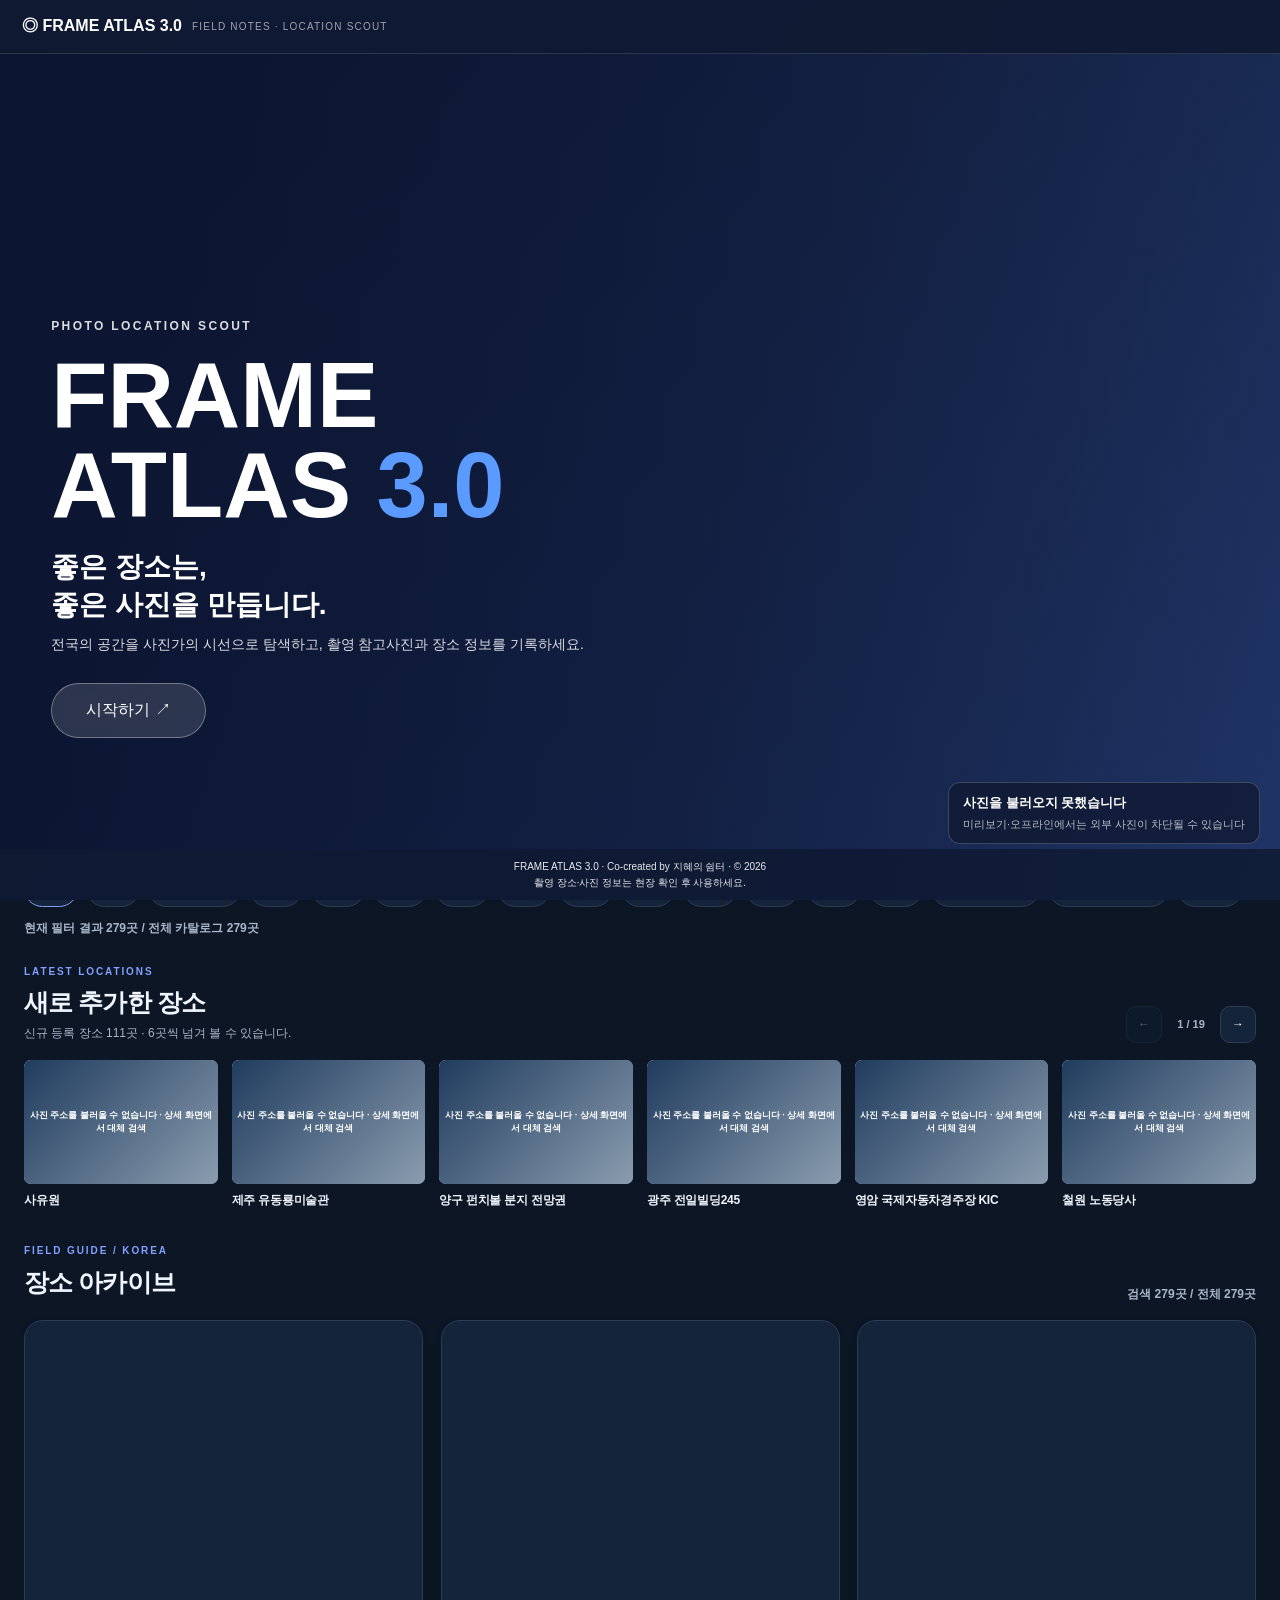
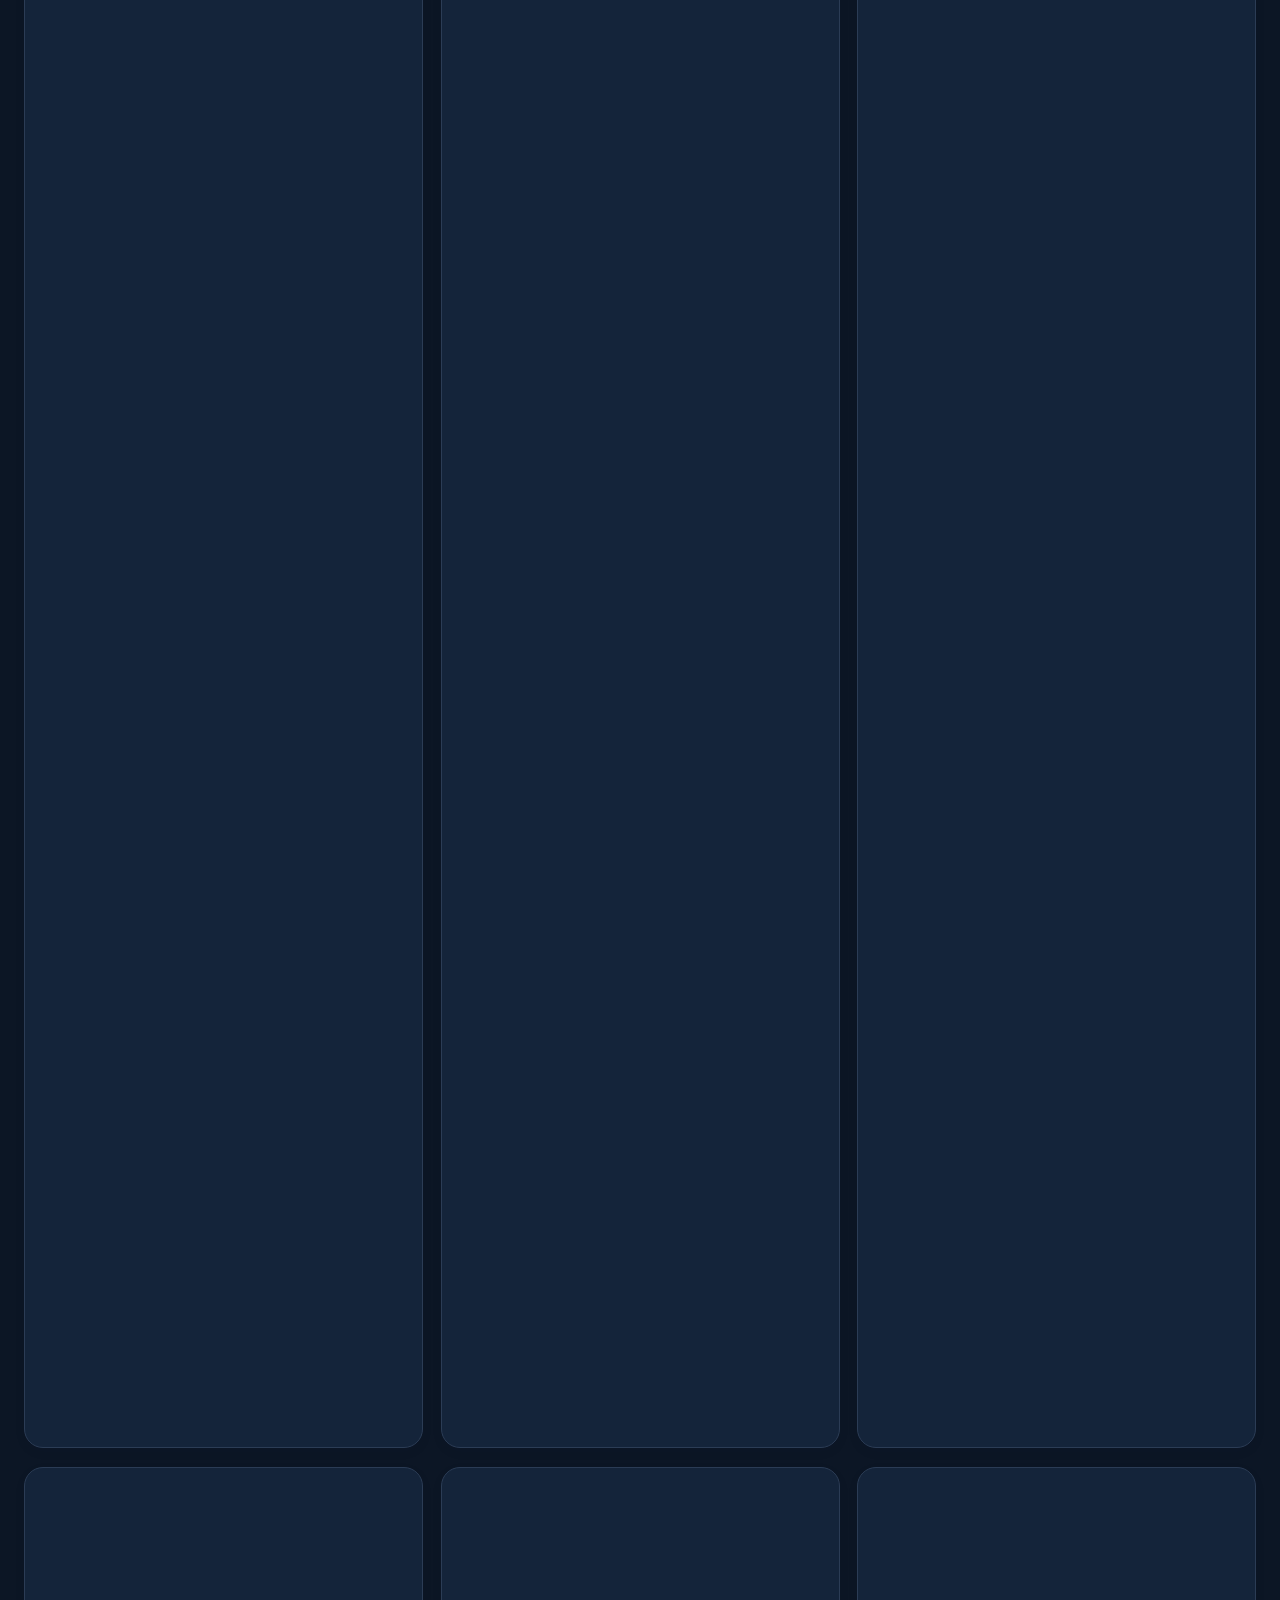
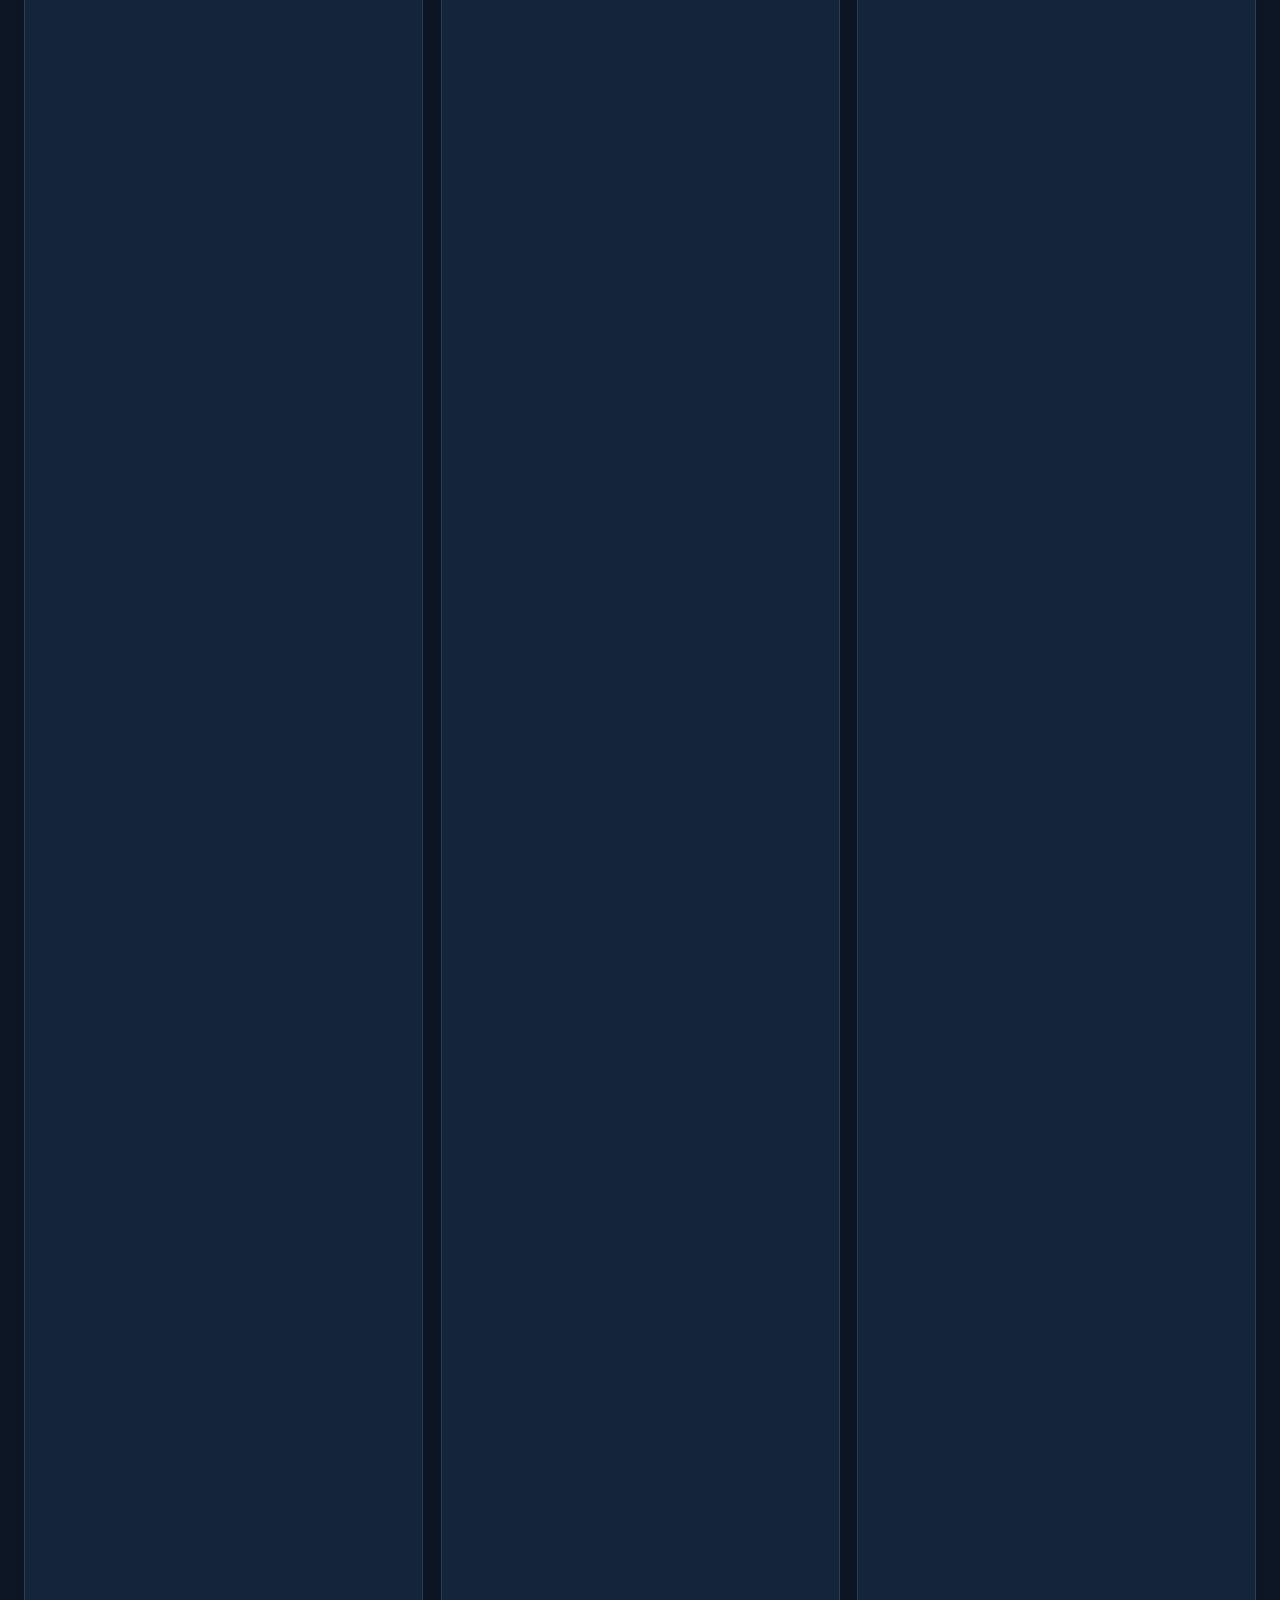
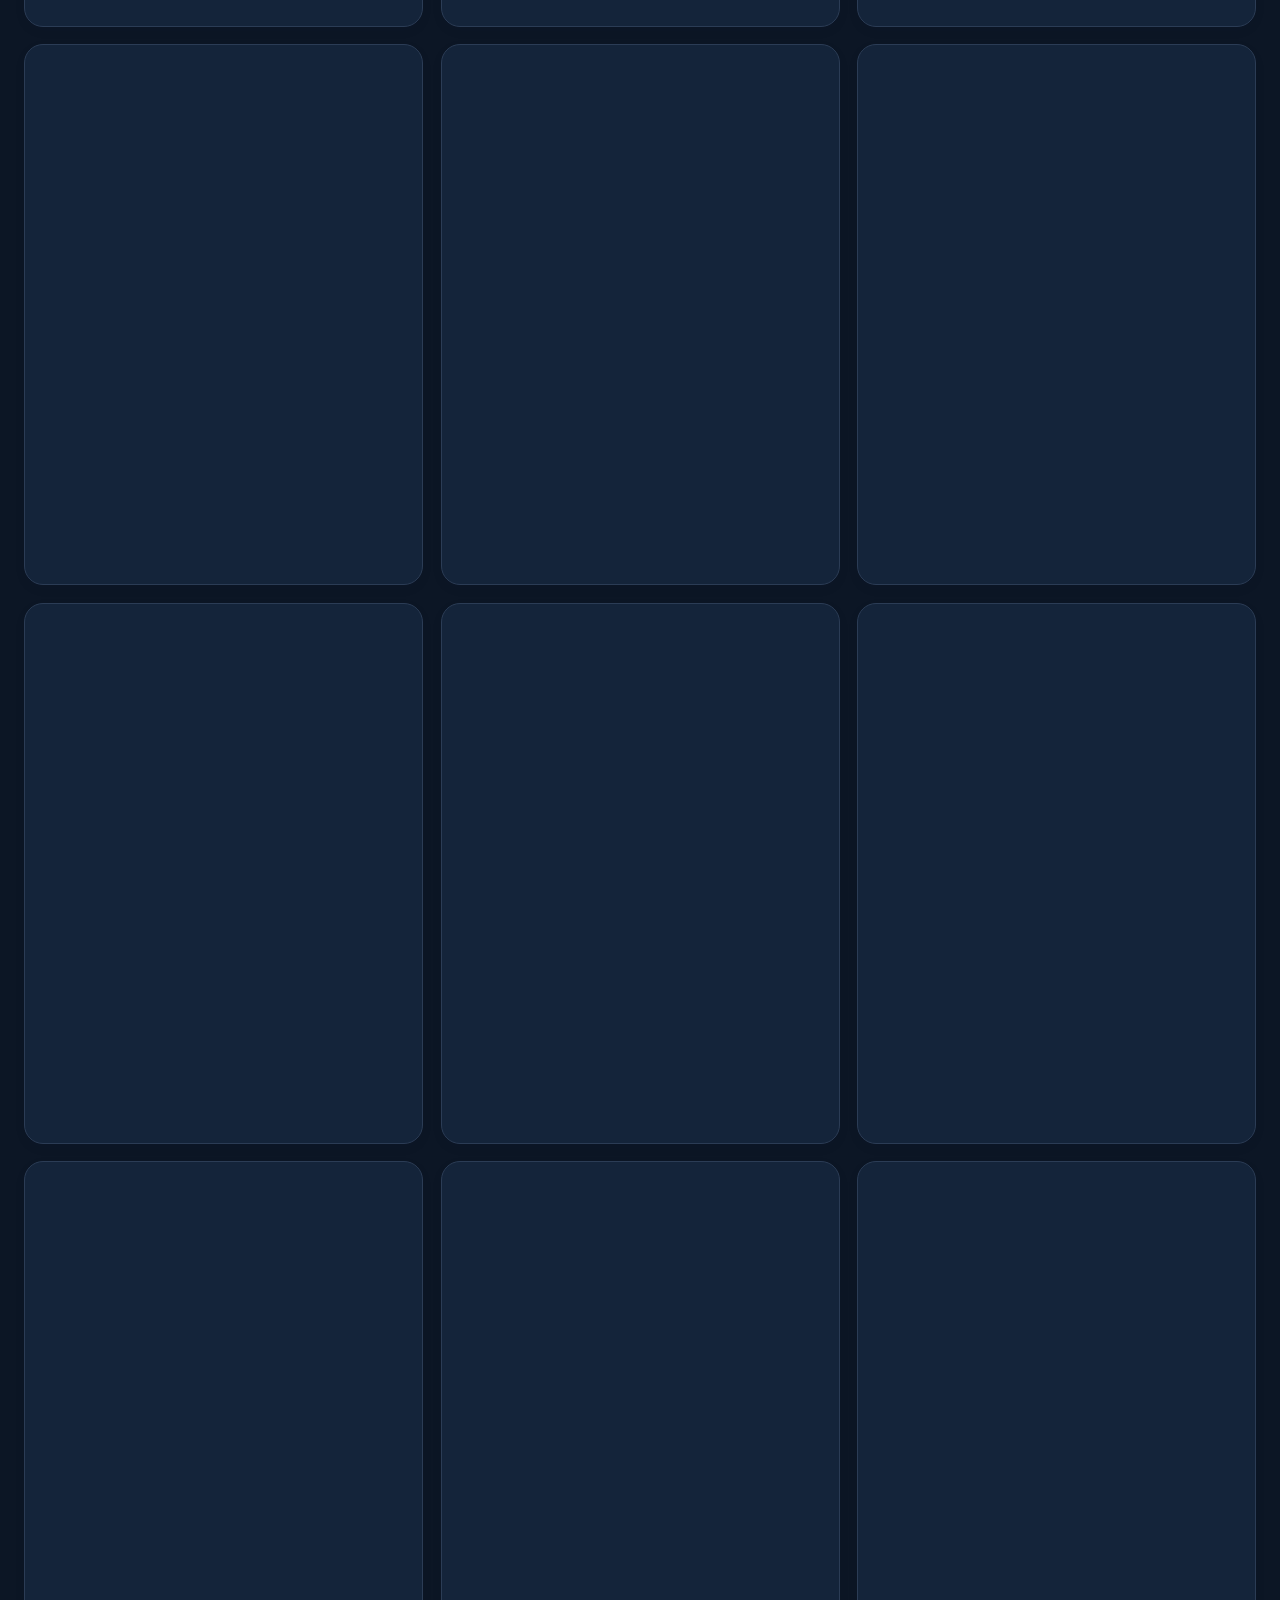
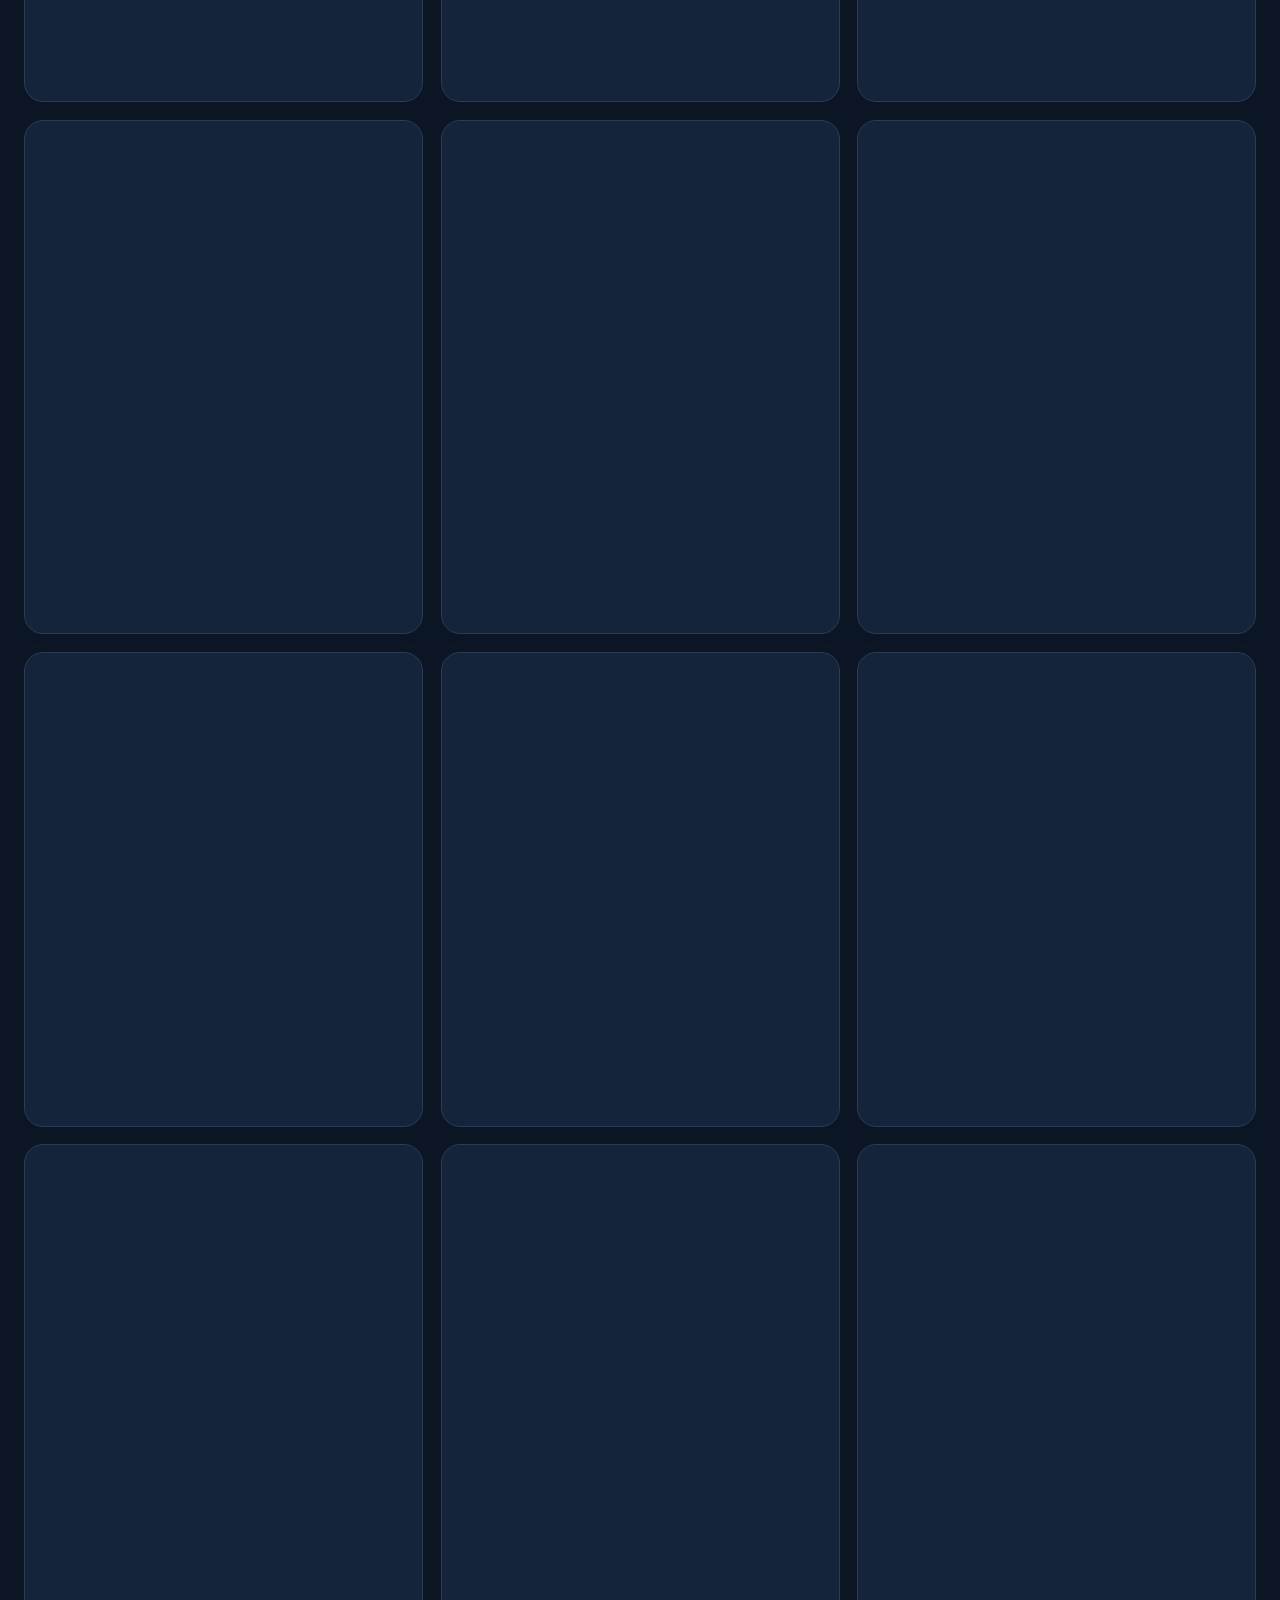
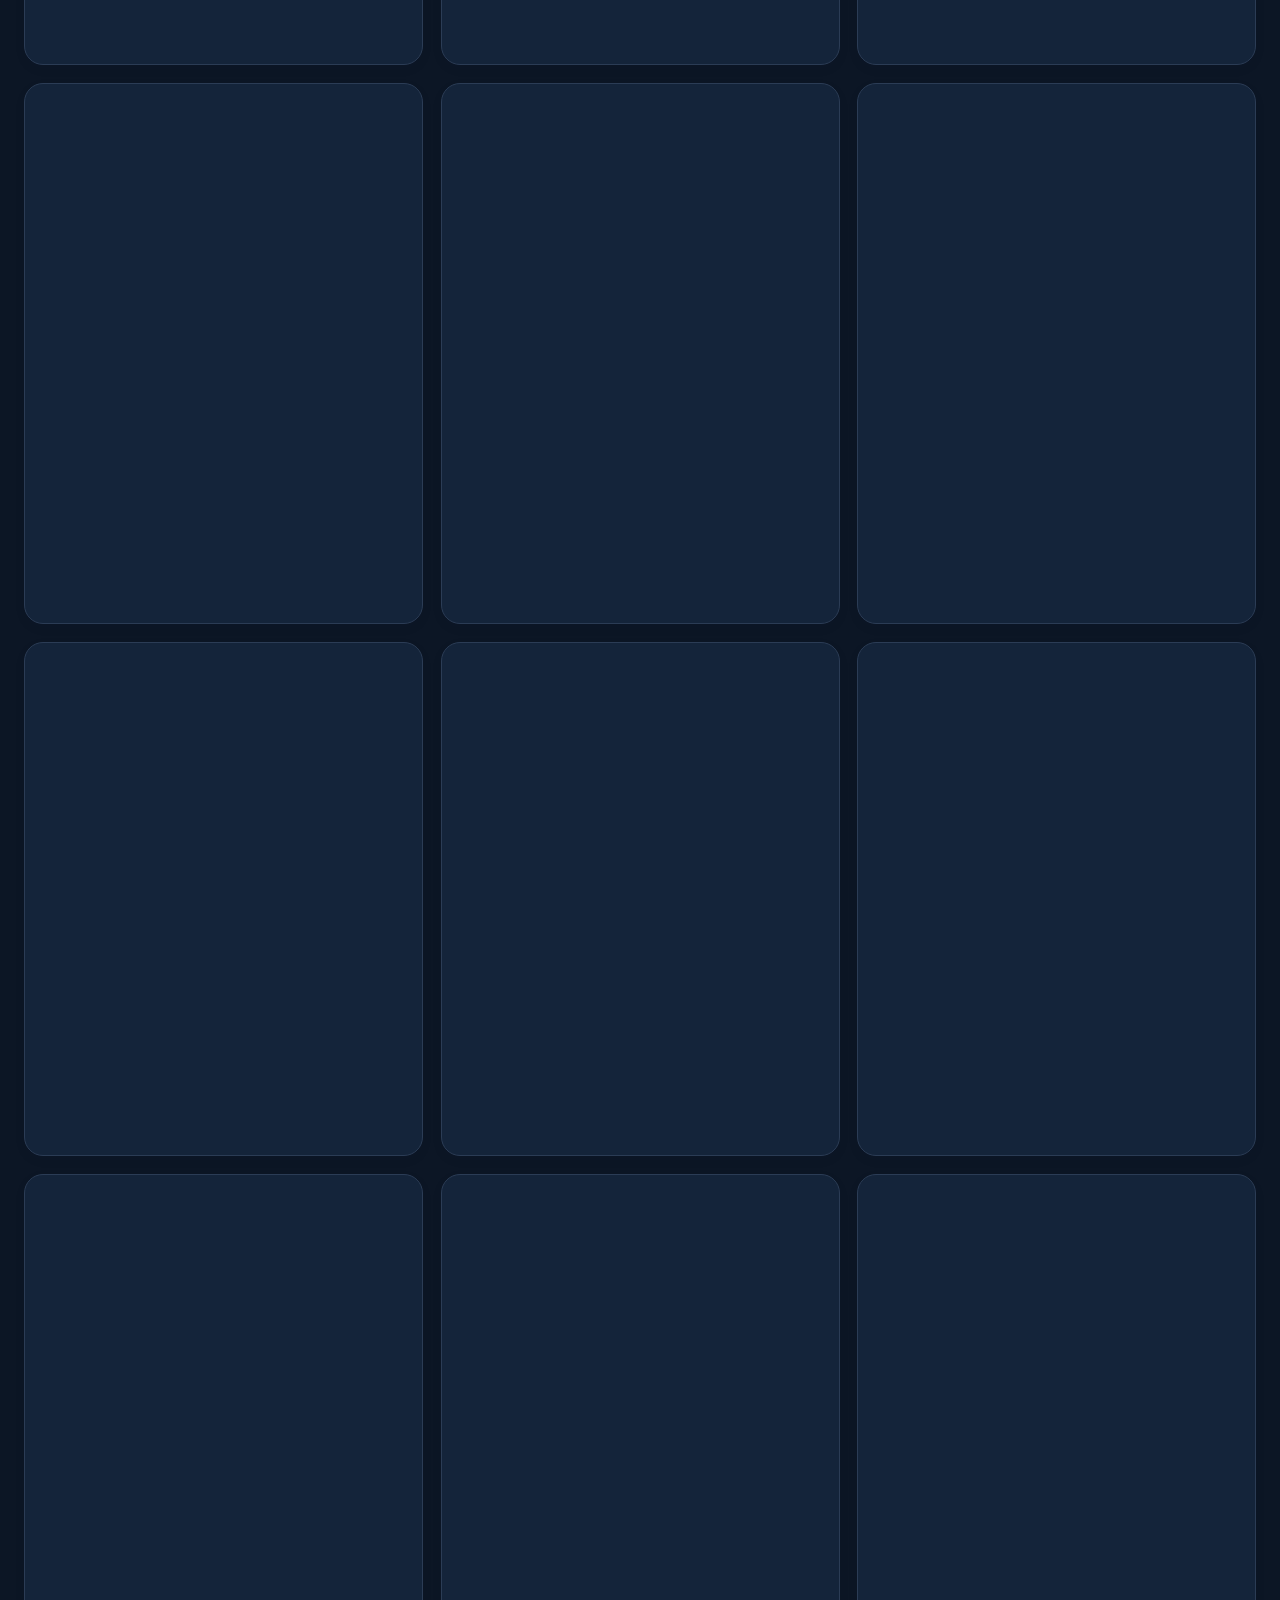
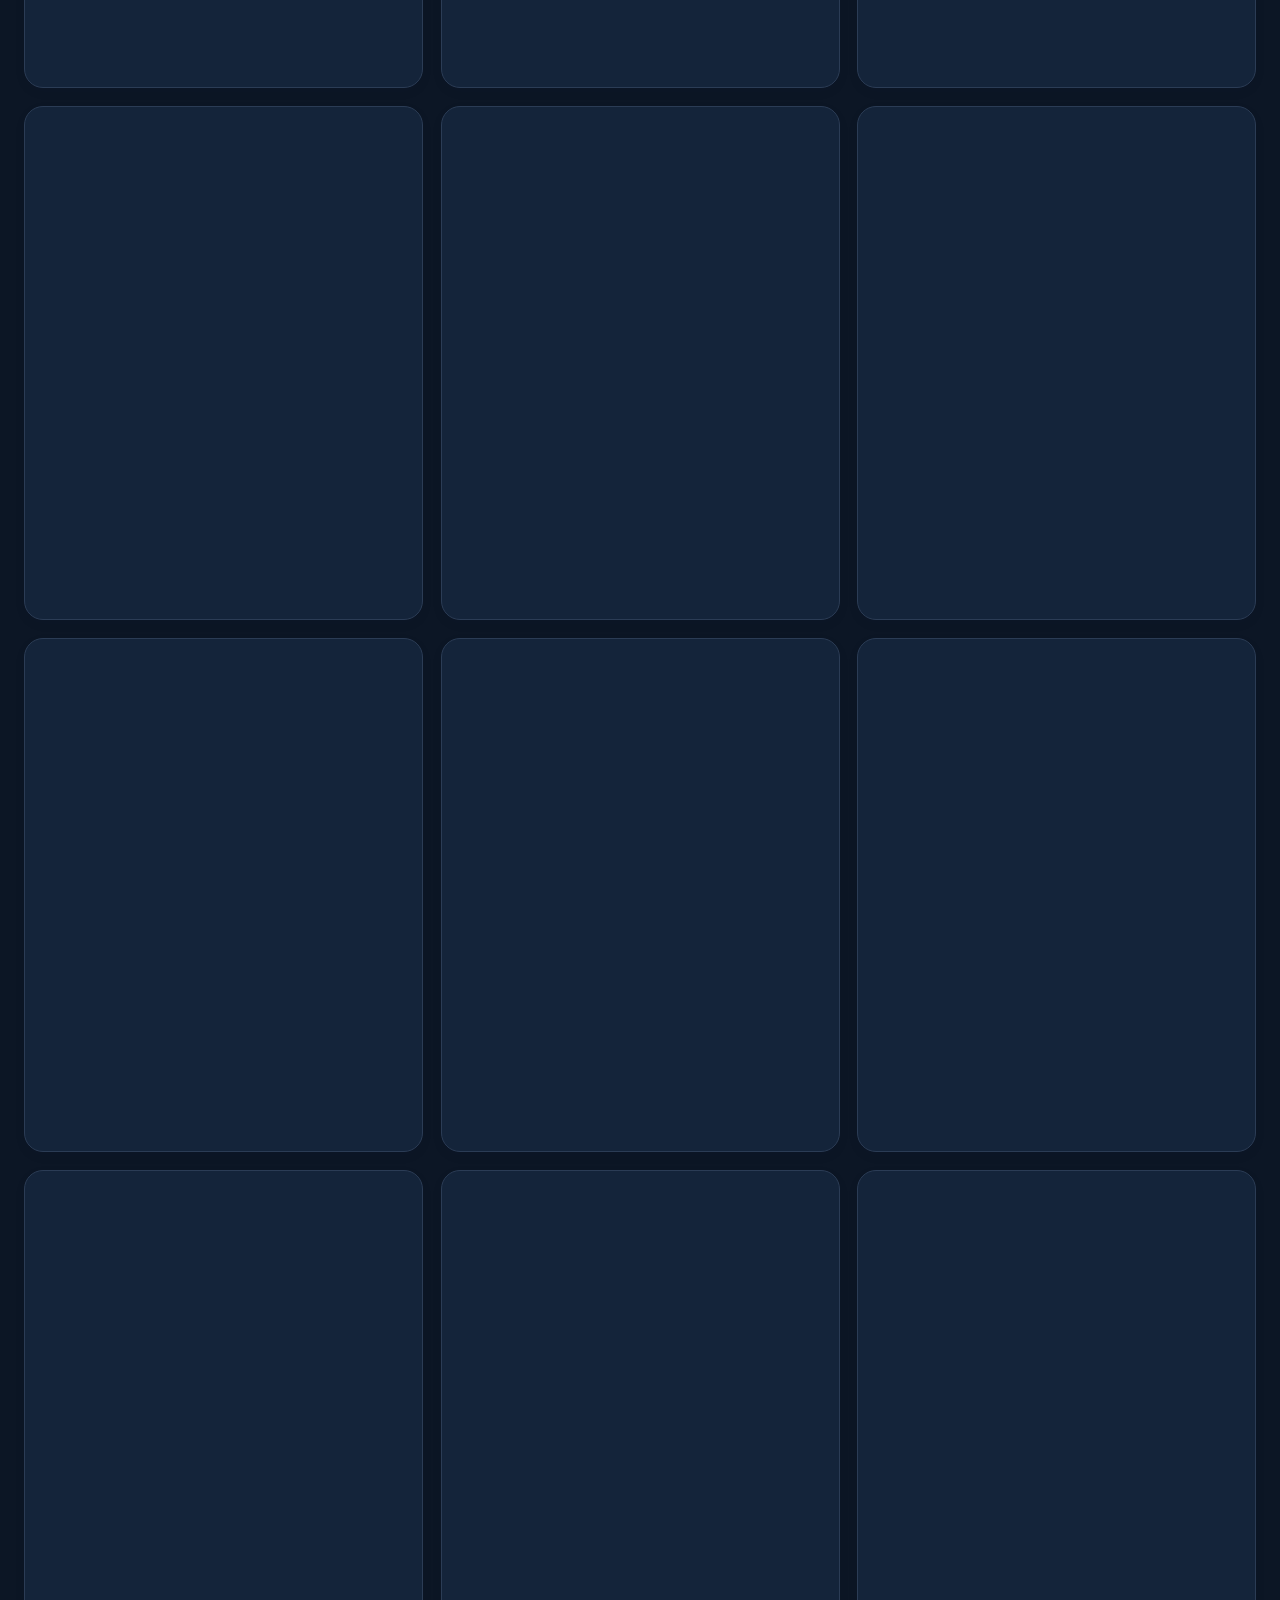
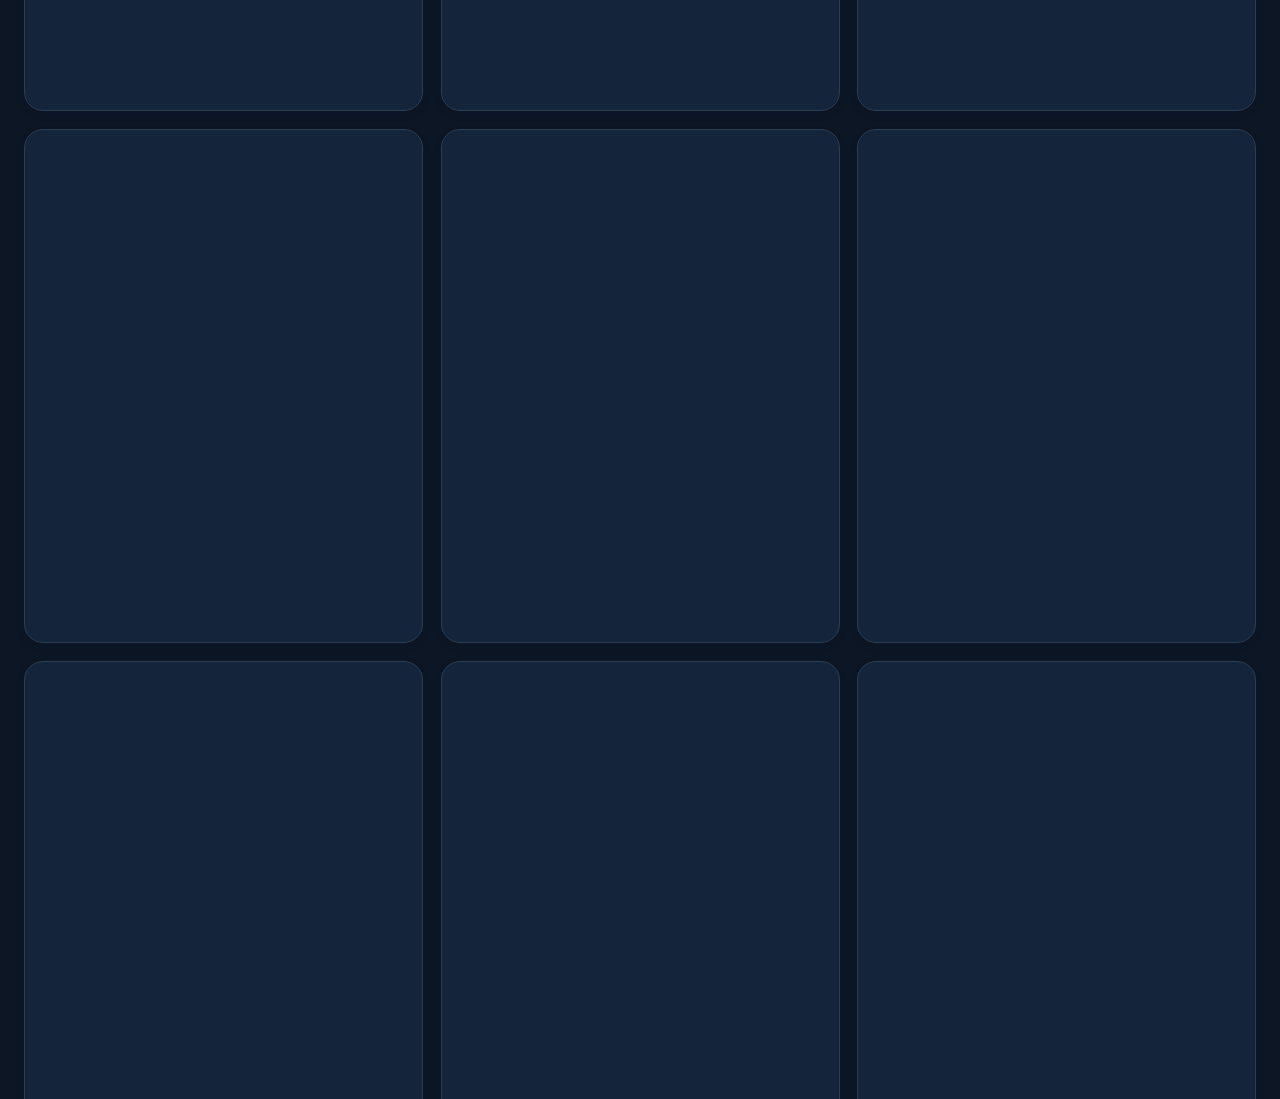
==== commit c767bcc9: "Add files via upload" ====
--- a/index.html
+++ b/index.html
@@ -91,7 +91,46 @@
 }
 
 .editorial-ref-grid{display:grid;grid-template-columns:repeat(2,minmax(0,1fr));gap:12px;margin-top:13px}.editorial-ref-card{overflow:hidden;border:1px solid var(--line);border-radius:13px;background:var(--panel);min-width:0}.editorial-ref-image{position:absolute;inset:0;display:block;width:100%;height:100%;max-width:100%;max-height:100%;object-fit:cover;object-position:center;background:linear-gradient(135deg,#e5eaf2,#9eacbf);border:0;margin:0}.editorial-ref-image-fallback{display:none;position:absolute;inset:0;width:100%;height:100%;place-content:center;text-align:center;padding:12px;background:var(--soft);color:var(--muted);font-size:11px}.editorial-ref-copy{padding:12px}.editorial-ref-kicker{font-size:9px;letter-spacing:.04em;color:var(--accent);font-weight:900;text-transform:uppercase}.editorial-ref-copy h3{font-size:14px;margin:5px 0 3px;line-height:1.45}.editorial-ref-meta{font-size:10px;color:var(--muted);line-height:1.5}.editorial-ref-copy p{font-size:11px;line-height:1.7;margin:8px 0;color:var(--muted)}.editorial-ref-copy strong{color:var(--ink)}.editorial-ref-copy a{display:inline-block;margin-top:5px;font-size:11px;font-weight:900;color:var(--accent);text-decoration:underline;text-underline-offset:2px}.editorial-rights-note{border-top:1px solid var(--line);margin-top:9px!important;padding-top:8px;font-size:10px!important}.editorial-ref-alert{padding:10px 12px;background:var(--soft);border:1px solid var(--line);border-radius:11px;font-size:11px;color:var(--muted);line-height:1.7}.editorial-ref-type-row{display:flex;gap:4px;flex-wrap:wrap;margin-top:7px}.editorial-ref-type-row .tag{font-size:9px}
-</style></head>
+</style>
+<style id="fa-v1223-mobile-stability">
+/* v12.25 mobile stability + single floating top control */
+html{width:100%;max-width:100%;overflow-x:hidden;-webkit-text-size-adjust:100%;scroll-padding-top:88px;overscroll-behavior-x:none}
+body{width:100%;max-width:100%;overflow-x:hidden;overscroll-behavior-x:none}
+#appContent,.wrap,.more-grid,.more-card,.panel,.location-card{min-width:0;max-width:100%}
+.floating-top-button[hidden]{display:none!important}
+.floating-top-button{bottom:calc(78px + env(safe-area-inset-bottom));right:max(12px,env(safe-area-inset-right));z-index:58}
+#faFloat{pointer-events:none;justify-content:flex-start;padding-left:max(12px,env(safe-area-inset-left));padding-right:max(12px,env(safe-area-inset-right));bottom:calc(82px + env(safe-area-inset-bottom))}
+#faFloat button{min-height:42px;touch-action:manipulation}
+.more-steps{padding-left:20px;margin:10px 0;font-size:12px;line-height:1.8;color:var(--ink)}
+.more-steps li{margin:5px 0}
+.more-data-note{font-size:11px!important;margin-top:12px!important;padding:11px!important}
+.note-small{font-size:11px!important;line-height:1.65!important}
+.update-history{margin-top:12px;border-top:1px solid var(--line);padding-top:10px}
+.update-history summary{cursor:pointer;font-size:12px;font-weight:900;color:var(--accent);padding:6px 0}
+.update-history-list{display:grid;gap:9px;margin-top:8px}
+.update-entry{padding:10px 11px;border:1px solid var(--line);border-radius:11px;background:var(--soft)}
+.update-entry>div{display:flex;align-items:center;gap:8px;font-size:11px;color:var(--accent)}
+.update-entry>div span{color:var(--muted);font-weight:600}
+.update-entry>strong{display:block;font-size:12px;margin:4px 0}
+.update-entry p{margin:0!important;font-size:11px!important;line-height:1.6!important}
+@media(max-width:640px){
+  html{scroll-padding-top:76px}
+  .input,.select,textarea,input[type="text"],input[type="password"],input[type="url"],input[type="email"]{font-size:16px!important}
+  .more-card{overflow:hidden;padding:16px!important}
+  .more-grid{grid-template-columns:minmax(0,1fr)!important;gap:11px!important}
+  .more-card .button-row{align-items:stretch}
+  .more-card .button-row>.btn{min-height:44px;max-width:100%;white-space:normal;text-align:center}
+  .floating-top-button{right:10px;bottom:calc(79px + env(safe-area-inset-bottom));padding:10px 12px;font-size:11px}
+  #faFloat{bottom:calc(79px + env(safe-area-inset-bottom))}
+  .modal-overlay{padding:env(safe-area-inset-top) 8px env(safe-area-inset-bottom)!important}
+  .modal{max-height:calc(100dvh - env(safe-area-inset-top) - env(safe-area-inset-bottom) - 16px)!important;overscroll-behavior:contain}
+  .modal-head,.modal-footer{padding-left:14px!important;padding-right:14px!important}
+  .modal-body{padding:14px!important}
+  #faAuth,#safetyModal,#faManual{padding:env(safe-area-inset-top) 10px env(safe-area-inset-bottom)!important}
+  .bottom-nav{padding-bottom:max(7px,env(safe-area-inset-bottom))!important}
+}
+</style>
+</head>
 <body>
 <header class="topbar">
   <a class="brand" href="#" id="brandHome" aria-label="FRAME ATLAS 홈">
@@ -105,11 +144,14 @@
 <nav class="bottom-nav" id="bottomNav"><button data-view="home" class="active"><b>⌂</b>홈</button><button data-view="map"><b>⊙</b>지도</button><button data-view="search"><b>⌕</b>검색</button><button data-view="favorites"><b>♡</b>저장</button><button data-view="more"><b>•••</b>더보기</button></nav>
 <div class="modal-overlay" id="modalOverlay" role="dialog" aria-modal="true" aria-labelledby="modalTitle"><div class="modal"><div class="modal-head"><h2 id="modalTitle">장소 등록</h2><button class="modal-close" id="modalClose" aria-label="닫기">×</button></div><div class="modal-body" id="modalBody"></div><div class="modal-footer" id="modalFooter"></div></div></div>
 <div class="toast" id="toast"></div>
-<script src="places-200.js"></script><script src="places-additions.js"></script>
-<script src="assets/image-library.js"></script><script src="assets/editorial-reference-library.js"></script>
+<script src="places-200.js?v=12.29"></script><script src="places-additions.js?v=12.29"></script>
+<script src="assets/image-library.js?v=12.29"></script><script src="assets/editorial-reference-library.js?v=12.29"></script>
 <script>
 'use strict';
 const INITIAL_PLACES=[...((window.FRAME_ATLAS_DATA&&window.FRAME_ATLAS_DATA.places)||[]),...(window.FRAME_ATLAS_ADDITIONS||[])];
+const BASE_CATALOG_IDS=new Set(INITIAL_PLACES.map(p=>p.id));const EXPECTED_BASE_PLACE_COUNT=281;const SOURCE_CATALOG_UNIQUE_COUNT=BASE_CATALOG_IDS.size;
+const PHOTO_COVER_OVERRIDES={"fa3-003":{"coverImage":"https://www.hanchao.com/varimg/photogallery/Article_Photo/6909/big_299640.jpg","selectedCoverImage":"https://www.hanchao.com/varimg/photogallery/Article_Photo/6909/big_299640.jpg","userSelectedCover":"https://www.hanchao.com/varimg/photogallery/Article_Photo/6909/big_299640.jpg","selectedCoverTitle":"동대문디자인플라자(DDP) 곡선형 외관 · 테라코타/은빛 곡면 파사드","selectedCoverSourceUrl":"https://www.hanchao.com/contents/spot_photo.html?id=6925","photoHold":false,"photoMatchStatus":"사진 속 공간/건물과 장소 일치 확인 · 실제 기기 로딩/이용 조건 별도 확인","imageCandidates":[{"title":"동대문디자인플라자(DDP) 곡선형 외관 · 테라코타/은빛 곡면 파사드","src":"https://www.hanchao.com/varimg/photogallery/Article_Photo/6909/big_299640.jpg","imageUrl":"https://www.hanchao.com/varimg/photogallery/Article_Photo/6909/big_299640.jpg","sourcePageUrl":"https://www.hanchao.com/contents/spot_photo.html?id=6925","sourceName":"한차오 · DDP 건축 외관 사진","placeMatch":"confirmed","rights":"unknown","rightsLabel":"출처 기록 완료 · 실제 기기 로딩과 사진 재사용 조건은 별도 확인 필요","status":"candidate","role":"representative_photo_candidate","note":"사용자 요청에 따라 곡선형 외관 사진으로 교체. 이전 서울 중구 URL은 웹 요청에서 502가 확인되어 기본 후보에서 제외."}]},"fa3-093":{"coverImage":"https://mir-s3-cdn-cf.behance.net/project_modules/1400_opt_1/521de0143165873.62cd3163a3780.jpg","selectedCoverImage":"https://mir-s3-cdn-cf.behance.net/project_modules/1400_opt_1/521de0143165873.62cd3163a3780.jpg","userSelectedCover":"https://mir-s3-cdn-cf.behance.net/project_modules/1400_opt_1/521de0143165873.62cd3163a3780.jpg","selectedCoverTitle":"서울 송은 건축 외관 · Herzog & de Meuron의 각진 콘크리트/석재 매스","selectedCoverSourceUrl":"https://www.behance.net/gallery/143165873/SONGEUN-PAST-PRESENT-FUTURE-Seoul-South-Korea","photoHold":false,"photoMatchStatus":"사진 속 공간/건물과 장소 일치 확인 · 실제 기기 로딩/이용 조건 별도 확인","imageCandidates":[{"title":"서울 송은 건축 외관 · Herzog & de Meuron의 각진 콘크리트/석재 매스","src":"https://mir-s3-cdn-cf.behance.net/project_modules/1400_opt_1/521de0143165873.62cd3163a3780.jpg","imageUrl":"https://mir-s3-cdn-cf.behance.net/project_modules/1400_opt_1/521de0143165873.62cd3163a3780.jpg","sourcePageUrl":"https://www.behance.net/gallery/143165873/SONGEUN-PAST-PRESENT-FUTURE-Seoul-South-Korea","sourceName":"Behance · SONGEUN PAST, PRESENT, FUTURE","placeMatch":"confirmed","rights":"unknown","rightsLabel":"출처 기록 완료 · 실제 기기 로딩과 사진 재사용 조건은 별도 확인 필요","status":"candidate","role":"representative_photo_candidate","note":"기존 v12.25 백업에는 예전 iPhone 사진 URL이 명확히 저장되어 있지 않아 확인 가능한 실제 송은 건축 외관으로 PC/iPhone 공통 대표 URL을 고정."},{"title":"서울 송은 건축 외관 · Herzog & de Meuron의 각진 콘크리트/석재 매스 · 대체 후보","src":"https://www.domusweb.it/content/dam/domusweb/it/architecture/gallery/2021/07/16/herzog--de-meuron-seul-edificio-per-uffici-centro-culturale/domus_herzog_de_meuron_6.jpg","imageUrl":"https://www.domusweb.it/content/dam/domusweb/it/architecture/gallery/2021/07/16/herzog--de-meuron-seul-edificio-per-uffici-centro-culturale/domus_herzog_de_meuron_6.jpg","sourcePageUrl":"https://www.domusweb.it/en/architecture/gallery/2021/07/16/herzog--de-meuron-seoul-office-building-cultural-center.html","sourceName":"Domus · 송은 건축 기사 사진","placeMatch":"confirmed","rights":"unknown","rightsLabel":"출처 기록 완료 · 실제 기기 로딩과 사진 재사용 조건은 별도 확인 필요","status":"candidate","role":"representative_photo_candidate","note":"대표 URL 로딩이 실패할 때 확인할 대체 이미지 후보. 재사용 조건은 별도 확인."}]},"fa3-201":{"coverImage":"https://www.imaeil.com/photos/2025/11/24/2025112410551394987_l.jpg","selectedCoverImage":"https://www.imaeil.com/photos/2025/11/24/2025112410551394987_l.jpg","userSelectedCover":"https://www.imaeil.com/photos/2025/11/24/2025112410551394987_l.jpg","selectedCoverTitle":"경주 오아르미술관 외관 · 유리 파사드와 고분 경관","selectedCoverSourceUrl":"https://www.imaeil.com/page/view/2025112415400827025","photoHold":false,"photoMatchStatus":"사진 속 공간/건물과 장소 일치 확인 · 실제 기기 로딩/이용 조건 별도 확인","imageCandidates":[{"title":"경주 오아르미술관 외관 · 유리 파사드와 고분 경관","src":"https://www.imaeil.com/photos/2025/11/24/2025112410551394987_l.jpg","imageUrl":"https://www.imaeil.com/photos/2025/11/24/2025112410551394987_l.jpg","sourcePageUrl":"https://www.imaeil.com/page/view/2025112415400827025","sourceName":"매일신문 · 오아르미술관 외관","placeMatch":"confirmed","rights":"unknown","rightsLabel":"출처 기록 완료 · 실제 기기 로딩과 사진 재사용 조건은 별도 확인 필요","status":"candidate","role":"representative_photo_candidate","note":"현재 대화에서 요청된 사진을 장소 외관/내부 유형에 맞춰 재확인하고 공통 대표 URL로 지정. PC/iPhone 실제 요청은 배포 후 확인 필요."}]},"fa3-176":{"coverImage":"https://tour.jeonju.go.kr/upload_data/board_data/BBS_0000018/173832505533210.jpg","selectedCoverImage":"https://tour.jeonju.go.kr/upload_data/board_data/BBS_0000018/173832505533210.jpg","userSelectedCover":"https://tour.jeonju.go.kr/upload_data/board_data/BBS_0000018/173832505533210.jpg","selectedCoverTitle":"전주한지박물관 내부 · 한지 전시·체험 공간","selectedCoverSourceUrl":"https://tour.jeonju.go.kr/board/view.jeonju?boardId=BBS_0000018&dataSid=14666&menuCd=DOM_000000106002000000","photoHold":false,"photoMatchStatus":"사진 속 공간/건물과 장소 일치 확인 · 실제 기기 로딩/이용 조건 별도 확인","imageCandidates":[{"title":"전주한지박물관 내부 · 한지 전시·체험 공간","src":"https://tour.jeonju.go.kr/upload_data/board_data/BBS_0000018/173832505533210.jpg","imageUrl":"https://tour.jeonju.go.kr/upload_data/board_data/BBS_0000018/173832505533210.jpg","sourcePageUrl":"https://tour.jeonju.go.kr/board/view.jeonju?boardId=BBS_0000018&dataSid=14666&menuCd=DOM_000000106002000000","sourceName":"전주 관광 공식 자료 · 한지박물관","placeMatch":"confirmed","rights":"unknown","rightsLabel":"출처 기록 완료 · 실제 기기 로딩과 사진 재사용 조건은 별도 확인 필요","status":"candidate","role":"representative_photo_candidate","note":"현재 대화에서 요청된 사진을 장소 외관/내부 유형에 맞춰 재확인하고 공통 대표 URL로 지정. PC/iPhone 실제 요청은 배포 후 확인 필요."}]},"fa3-113":{"coverImage":"https://localsegye.co.kr/news/data/20230831/p1065599382459175_616_thum.jpg","selectedCoverImage":"https://localsegye.co.kr/news/data/20230831/p1065599382459175_616_thum.jpg","userSelectedCover":"https://localsegye.co.kr/news/data/20230831/p1065599382459175_616_thum.jpg","selectedCoverTitle":"인천 파라다이스시티 아트 스페이스 내부 · 현대미술 설치 작품","selectedCoverSourceUrl":"https://localsegye.co.kr/news/view/1065599382459175","photoHold":false,"photoMatchStatus":"사진 속 공간/건물과 장소 일치 확인 · 실제 기기 로딩/이용 조건 별도 확인","imageCandidates":[{"title":"인천 파라다이스시티 아트 스페이스 내부 · 현대미술 설치 작품","src":"https://localsegye.co.kr/news/data/20230831/p1065599382459175_616_thum.jpg","imageUrl":"https://localsegye.co.kr/news/data/20230831/p1065599382459175_616_thum.jpg","sourcePageUrl":"https://localsegye.co.kr/news/view/1065599382459175","sourceName":"로컬세계 · 파라다이스 아트 스페이스 전시 보도","placeMatch":"confirmed","rights":"unknown","rightsLabel":"출처 기록 완료 · 실제 기기 로딩과 사진 재사용 조건은 별도 확인 필요","status":"candidate","role":"representative_photo_candidate","note":"이전 Kakao CDN 서명형 URL 대신 기사에서 직접 확인되는 전시장 내부 이미지로 교체. 종전 서명 URL은 만료 위험이 있어 후순위 후보."},{"title":"인천 파라다이스시티 아트 스페이스 내부 · 현대미술 설치 작품 · 대체 후보","src":"https://blog.kakaocdn.net/dna/bxST9g/dJMcajw6X0S/AAAAAAAAAAAAAAAAAAAAAPJiF1-aWIPm583XDhr-sUz2SaSmjYfZhALMFIVWprN1/img.png?allow_ip=&allow_referer=&credential=yqXZFxpELC7KVnFOS48ylbz2pIh7yKj8&expires=1793458799&signature=TvirkTH%2FH8JRs8I8jzHj5MyV7UU%3D","imageUrl":"https://blog.kakaocdn.net/dna/bxST9g/dJMcajw6X0S/AAAAAAAAAAAAAAAAAAAAAPJiF1-aWIPm583XDhr-sUz2SaSmjYfZhALMFIVWprN1/img.png?allow_ip=&allow_referer=&credential=yqXZFxpELC7KVnFOS48ylbz2pIh7yKj8&expires=1793458799&signature=TvirkTH%2FH8JRs8I8jzHj5MyV7UU%3D","sourcePageUrl":"https://blog.paradise.co.kr/2975","sourceName":"파라다이스 공식 블로그 · 서명형 대체 이미지","placeMatch":"confirmed","rights":"unknown","rightsLabel":"출처 기록 완료 · 실제 기기 로딩과 사진 재사용 조건은 별도 확인 필요","status":"candidate","role":"representative_photo_candidate","note":"대표 URL 로딩이 실패할 때 확인할 대체 이미지 후보. 재사용 조건은 별도 확인."}]},"fa3-151":{"coverImage":"https://sangsangplatform.or.kr/template/site/ssp/images/main_img01.png","selectedCoverImage":"https://sangsangplatform.or.kr/template/site/ssp/images/main_img01.png","userSelectedCover":"https://sangsangplatform.or.kr/template/site/ssp/images/main_img01.png","selectedCoverTitle":"인천 상상플랫폼 전경 · 건물과 항만 공간","selectedCoverSourceUrl":"https://sangsangplatform.or.kr/index.do","photoHold":false,"photoMatchStatus":"사진 속 공간/건물과 장소 일치 확인 · 실제 기기 로딩/이용 조건 별도 확인","imageCandidates":[{"title":"인천 상상플랫폼 전경 · 건물과 항만 공간","src":"https://sangsangplatform.or.kr/template/site/ssp/images/main_img01.png","imageUrl":"https://sangsangplatform.or.kr/template/site/ssp/images/main_img01.png","sourcePageUrl":"https://sangsangplatform.or.kr/index.do","sourceName":"상상플랫폼 공식 홈페이지","placeMatch":"confirmed","rights":"unknown","rightsLabel":"출처 기록 완료 · 실제 기기 로딩과 사진 재사용 조건은 별도 확인 필요","status":"candidate","role":"representative_photo_candidate","note":"현재 대화에서 요청된 사진을 장소 외관/내부 유형에 맞춰 재확인하고 공통 대표 URL로 지정. PC/iPhone 실제 요청은 배포 후 확인 필요."}]},"fa3-025":{"coverImage":"https://www.i-rang.net/data/place/%EA%B4%91%EB%AA%85%EB%8F%99%EA%B5%B46.jpg","selectedCoverImage":"https://www.i-rang.net/data/place/%EA%B4%91%EB%AA%85%EB%8F%99%EA%B5%B46.jpg","userSelectedCover":"https://www.i-rang.net/data/place/%EA%B4%91%EB%AA%85%EB%8F%99%EA%B5%B46.jpg","selectedCoverTitle":"광명동굴 내부 · 조명이 비치는 암반 터널/계단 공간","selectedCoverSourceUrl":"https://www.i-rang.net/place/gwangmyeong-cave","photoHold":false,"photoMatchStatus":"사진 속 공간/건물과 장소 일치 확인 · 실제 기기 로딩/이용 조건 별도 확인","imageCandidates":[{"title":"광명동굴 내부 · 조명이 비치는 암반 터널/계단 공간","src":"https://www.i-rang.net/data/place/%EA%B4%91%EB%AA%85%EB%8F%99%EA%B5%B46.jpg","imageUrl":"https://www.i-rang.net/data/place/%EA%B4%91%EB%AA%85%EB%8F%99%EA%B5%B46.jpg","sourcePageUrl":"https://www.i-rang.net/place/gwangmyeong-cave","sourceName":"아이랑 · 광명동굴 소개 사진","placeMatch":"confirmed","rights":"unknown","rightsLabel":"출처 기록 완료 · 실제 기기 로딩과 사진 재사용 조건은 별도 확인 필요","status":"candidate","role":"representative_photo_candidate","note":"장소 내부 요청에 따라 동굴 안의 계단·암반·조명 공간으로 대표사진을 교체. 기존 외부 장면으로 오인될 수 있는 후보는 대체 목록 후순위."},{"title":"광명동굴 내부 · 조명이 비치는 암반 터널/계단 공간 · 대체 후보","src":"https://cf.creatrip.com/original/blog/13670/jy4p9dbg4a609i4ug0u5x5d2b516lkyc.webp","imageUrl":"https://cf.creatrip.com/original/blog/13670/jy4p9dbg4a609i4ug0u5x5d2b516lkyc.webp","sourcePageUrl":"https://creatrip.com/en/blog/13670","sourceName":"Creatrip · 광명동굴 사진","placeMatch":"confirmed","rights":"unknown","rightsLabel":"출처 기록 완료 · 실제 기기 로딩과 사진 재사용 조건은 별도 확인 필요","status":"candidate","role":"representative_photo_candidate","note":"대표 URL 로딩이 실패할 때 확인할 대체 이미지 후보. 재사용 조건은 별도 확인."}]},"fa3-new-066":{"coverImage":"https://ojsfile.ohmynews.com/STD_IMG_FILE/2017/0905/IE002213371_STD.JPG","selectedCoverImage":"https://ojsfile.ohmynews.com/STD_IMG_FILE/2017/0905/IE002213371_STD.JPG","userSelectedCover":"https://ojsfile.ohmynews.com/STD_IMG_FILE/2017/0905/IE002213371_STD.JPG","selectedCoverTitle":"이천 설봉국제조각공원 · 야외 조형 작품","selectedCoverSourceUrl":"https://www.ohmynews.com/NWS_Web/View/at_pg.aspx?CNTN_CD=A0002357522","photoHold":false,"photoMatchStatus":"사진 속 공간/건물과 장소 일치 확인 · 실제 기기 로딩/이용 조건 별도 확인","imageCandidates":[{"title":"이천 설봉국제조각공원 · 야외 조형 작품","src":"https://ojsfile.ohmynews.com/STD_IMG_FILE/2017/0905/IE002213371_STD.JPG","imageUrl":"https://ojsfile.ohmynews.com/STD_IMG_FILE/2017/0905/IE002213371_STD.JPG","sourcePageUrl":"https://www.ohmynews.com/NWS_Web/View/at_pg.aspx?CNTN_CD=A0002357522","sourceName":"오마이뉴스 · 설봉국제조각공원 조각","placeMatch":"confirmed","rights":"unknown","rightsLabel":"출처 기록 완료 · 실제 기기 로딩과 사진 재사용 조건은 별도 확인 필요","status":"candidate","role":"representative_photo_candidate","note":"현재 대화에서 요청된 사진을 장소 외관/내부 유형에 맞춰 재확인하고 공통 대표 URL로 지정. PC/iPhone 실제 요청은 배포 후 확인 필요."}]},"fa3-new-061":{"coverImage":"https://ojsfile.ohmynews.com/STD_IMG_FILE/2009/0504/IE001048844_STD.JPG","selectedCoverImage":"https://ojsfile.ohmynews.com/STD_IMG_FILE/2009/0504/IE001048844_STD.JPG","userSelectedCover":"https://ojsfile.ohmynews.com/STD_IMG_FILE/2009/0504/IE001048844_STD.JPG","selectedCoverTitle":"보성 대한다원 · 층층의 녹차밭과 산책로","selectedCoverSourceUrl":"https://www.ohmynews.com/NWS_Web/View/at_pg.aspx?CNTN_CD=A0001124419","photoHold":false,"photoMatchStatus":"사진 속 공간/건물과 장소 일치 확인 · 실제 기기 로딩/이용 조건 별도 확인","imageCandidates":[{"title":"보성 대한다원 · 층층의 녹차밭과 산책로","src":"https://ojsfile.ohmynews.com/STD_IMG_FILE/2009/0504/IE001048844_STD.JPG","imageUrl":"https://ojsfile.ohmynews.com/STD_IMG_FILE/2009/0504/IE001048844_STD.JPG","sourcePageUrl":"https://www.ohmynews.com/NWS_Web/View/at_pg.aspx?CNTN_CD=A0001124419","sourceName":"오마이뉴스 · 보성 녹차밭","placeMatch":"confirmed","rights":"unknown","rightsLabel":"출처 기록 완료 · 실제 기기 로딩과 사진 재사용 조건은 별도 확인 필요","status":"candidate","role":"representative_photo_candidate","note":"현재 대화에서 요청된 사진을 장소 외관/내부 유형에 맞춰 재확인하고 공통 대표 URL로 지정. PC/iPhone 실제 요청은 배포 후 확인 필요."}]},"fa3-new-052":{"coverImage":"https://image.fnnews.com/resource/media/image/2022/12/04/202212041419269387_l.jpg","selectedCoverImage":"https://image.fnnews.com/resource/media/image/2022/12/04/202212041419269387_l.jpg","userSelectedCover":"https://image.fnnews.com/resource/media/image/2022/12/04/202212041419269387_l.jpg","selectedCoverTitle":"김창열미술관 외관 · 제주 돌담과 미니멀 건물","selectedCoverSourceUrl":"https://www.fnnews.com/news/202212041419290017","photoHold":false,"photoMatchStatus":"사진 속 공간/건물과 장소 일치 확인 · 실제 기기 로딩/이용 조건 별도 확인","imageCandidates":[{"title":"김창열미술관 외관 · 제주 돌담과 미니멀 건물","src":"https://image.fnnews.com/resource/media/image/2022/12/04/202212041419269387_l.jpg","imageUrl":"https://image.fnnews.com/resource/media/image/2022/12/04/202212041419269387_l.jpg","sourcePageUrl":"https://www.fnnews.com/news/202212041419290017","sourceName":"파이낸셜뉴스 · 김창열미술관","placeMatch":"confirmed","rights":"unknown","rightsLabel":"출처 기록 완료 · 실제 기기 로딩과 사진 재사용 조건은 별도 확인 필요","status":"candidate","role":"representative_photo_candidate","note":"현재 대화에서 요청된 사진을 장소 외관/내부 유형에 맞춰 재확인하고 공통 대표 URL로 지정. PC/iPhone 실제 요청은 배포 후 확인 필요."}]},"fa3-new-035":{"coverImage":"https://img2.yna.co.kr/etc/inner/KR/2026/09/03/AKR20260903047600030_01_i_P4.jpg","selectedCoverImage":"https://img2.yna.co.kr/etc/inner/KR/2026/09/03/AKR20260903047600030_01_i_P4.jpg","userSelectedCover":"https://img2.yna.co.kr/etc/inner/KR/2026/09/03/AKR20260903047600030_01_i_P4.jpg","selectedCoverTitle":"별마당도서관 코엑스 · 중앙 서가와 대형 실내 공간","selectedCoverSourceUrl":"https://www.yna.co.kr/view/AKR20260903047600030","photoHold":false,"photoMatchStatus":"사진 속 공간/건물과 장소 일치 확인 · 실제 기기 로딩/이용 조건 별도 확인","imageCandidates":[{"title":"별마당도서관 코엑스 · 중앙 서가와 대형 실내 공간","src":"https://img2.yna.co.kr/etc/inner/KR/2026/09/03/AKR20260903047600030_01_i_P4.jpg","imageUrl":"https://img2.yna.co.kr/etc/inner/KR/2026/09/03/AKR20260903047600030_01_i_P4.jpg","sourcePageUrl":"https://www.yna.co.kr/view/AKR20260903047600030","sourceName":"연합뉴스 · 코엑스 별마당도서관","placeMatch":"confirmed","rights":"unknown","rightsLabel":"출처 기록 완료 · 실제 기기 로딩과 사진 재사용 조건은 별도 확인 필요","status":"candidate","role":"representative_photo_candidate","note":"현재 대화에서 요청된 사진을 장소 외관/내부 유형에 맞춰 재확인하고 공통 대표 URL로 지정. PC/iPhone 실제 요청은 배포 후 확인 필요."}]},"fa3-new-025":{"coverImage":"https://tour.chungnam.go.kr/thumbnail/trsrcn/920_TRSRCN_202503260354278121.JPG","selectedCoverImage":"https://tour.chungnam.go.kr/thumbnail/trsrcn/920_TRSRCN_202503260354278121.JPG","userSelectedCover":"https://tour.chungnam.go.kr/thumbnail/trsrcn/920_TRSRCN_202503260354278121.JPG","selectedCoverTitle":"아산 외암민속마을 · 전통 가옥과 마을 전경","selectedCoverSourceUrl":"https://tour.asan.go.kr/tour/develop/m_tour/?m_mode=view&pds_no=2024080705563508967","photoHold":false,"photoMatchStatus":"사진 속 공간/건물과 장소 일치 확인 · 실제 기기 로딩/이용 조건 별도 확인","imageCandidates":[{"title":"아산 외암민속마을 · 전통 가옥과 마을 전경","src":"https://tour.chungnam.go.kr/thumbnail/trsrcn/920_TRSRCN_202503260354278121.JPG","imageUrl":"https://tour.chungnam.go.kr/thumbnail/trsrcn/920_TRSRCN_202503260354278121.JPG","sourcePageUrl":"https://tour.asan.go.kr/tour/develop/m_tour/?m_mode=view&pds_no=2024080705563508967","sourceName":"충남관광·아산시 관광 자료","placeMatch":"confirmed","rights":"unknown","rightsLabel":"출처 기록 완료 · 실제 기기 로딩과 사진 재사용 조건은 별도 확인 필요","status":"candidate","role":"representative_photo_candidate","note":"현재 대화에서 요청된 사진을 장소 외관/내부 유형에 맞춰 재확인하고 공통 대표 URL로 지정. PC/iPhone 실제 요청은 배포 후 확인 필요."}]},"fa3-new-020":{"coverImage":"https://image.news1.kr/system/photos/2025/4/29/7261604/high.jpg/dims/optimize","selectedCoverImage":"https://image.news1.kr/system/photos/2025/4/29/7261604/high.jpg/dims/optimize","userSelectedCover":"https://image.news1.kr/system/photos/2025/4/29/7261604/high.jpg/dims/optimize","selectedCoverTitle":"대구간송미술관 외관 · 산세와 긴 캔틸레버 지붕/목재 기둥","selectedCoverSourceUrl":"https://www.news1.kr/life-culture/performance-exhibition/5768442","photoHold":false,"photoMatchStatus":"사진 속 공간/건물과 장소 일치 확인 · 실제 기기 로딩/이용 조건 별도 확인","imageCandidates":[{"title":"대구간송미술관 외관 · 산세와 긴 캔틸레버 지붕/목재 기둥","src":"https://image.news1.kr/system/photos/2025/4/29/7261604/high.jpg/dims/optimize","imageUrl":"https://image.news1.kr/system/photos/2025/4/29/7261604/high.jpg/dims/optimize","sourcePageUrl":"https://www.news1.kr/life-culture/performance-exhibition/5768442","sourceName":"뉴스1 · 대구간송미술관 외관 사진(미술관 제공)","placeMatch":"confirmed","rights":"unknown","rightsLabel":"출처 기록 완료 · 실제 기기 로딩과 사진 재사용 조건은 별도 확인 필요","status":"candidate","role":"representative_photo_candidate","note":"기존 공식 업로드 이미지 주소는 웹 직접 열기에서 502가 발생해 기사에서 실제 외관을 확인할 수 있는 대체 주소로 변경. 전문 촬영 시 촬영 허가 규정 별도 확인."},{"title":"대구간송미술관 외관 · 산세와 긴 캔틸레버 지붕/목재 기둥 · 대체 후보","src":"https://ww.kansong.org/ckedtr/uploads/20250125172346_dalo5.jpg","imageUrl":"https://ww.kansong.org/ckedtr/uploads/20250125172346_dalo5.jpg","sourcePageUrl":"https://www.kansong.org/daegu/index.do","sourceName":"대구간송미술관 공식 홈페이지 · 외관 이미지","placeMatch":"confirmed","rights":"unknown","rightsLabel":"출처 기록 완료 · 실제 기기 로딩과 사진 재사용 조건은 별도 확인 필요","status":"candidate","role":"representative_photo_candidate","note":"대표 URL 로딩이 실패할 때 확인할 대체 이미지 후보. 재사용 조건은 별도 확인."}]},"fa3-new-111":{"coverImage":"https://img1.daumcdn.net/thumb/R658x0.q70/?fname=https%3A%2F%2Ft1.daumcdn.net%2Fnews%2F202507%2F24%2Fhani%2F20250724100656604vanh.jpg","selectedCoverImage":"https://img1.daumcdn.net/thumb/R658x0.q70/?fname=https%3A%2F%2Ft1.daumcdn.net%2Fnews%2F202507%2F24%2Fhani%2F20250724100656604vanh.jpg","userSelectedCover":"https://img1.daumcdn.net/thumb/R658x0.q70/?fname=https%3A%2F%2Ft1.daumcdn.net%2Fnews%2F202507%2F24%2Fhani%2F20250724100656604vanh.jpg","selectedCoverTitle":"유동룡미술관 외관 · 콘크리트와 곡선 지붕","selectedCoverSourceUrl":"https://v.daum.net/v/20250724100652193","photoHold":false,"imageCandidates":[{"title":"유동룡미술관 외관 · 한겨레 기사 사진","src":"https://img1.daumcdn.net/thumb/R658x0.q70/?fname=https%3A%2F%2Ft1.daumcdn.net%2Fnews%2F202507%2F24%2Fhani%2F20250724100656604vanh.jpg","imageUrl":"https://img1.daumcdn.net/thumb/R658x0.q70/?fname=https%3A%2F%2Ft1.daumcdn.net%2Fnews%2F202507%2F24%2Fhani%2F20250724100656604vanh.jpg","sourcePageUrl":"https://v.daum.net/v/20250724100652193","sourceName":"한겨레/다음 뉴스","placeMatch":"confirmed","rights":"unknown","rightsLabel":"원문 이용 조건 확인 필요","status":"candidate","role":"representative_photo_candidate"}],"photoMatchStatus":"건축 외관 사진 후보 연결 · 원문에 장소명이 명시됨; URL 및 현행 공간상태는 배포 후 재확인 필요"},"fa3-049":{"coverImage":"https://c3globe.com/wp-content/uploads/2023/11/00-seosomun-historic-park-and-museum-of-holy-land.jpg","selectedCoverImage":"https://c3globe.com/wp-content/uploads/2023/11/00-seosomun-historic-park-and-museum-of-holy-land.jpg","userSelectedCover":"https://c3globe.com/wp-content/uploads/2023/11/00-seosomun-historic-park-and-museum-of-holy-land.jpg","selectedCoverTitle":"서소문성지 역사박물관 하늘광장 · 적벽돌 보이드","selectedCoverSourceUrl":"https://c3globe.com/seosomun-historic-park-and-museum-of-holy-land-by-void-architects/","photoHold":false,"imageCandidates":[{"title":"서소문성지 역사박물관 하늘광장 · 적벽돌 보이드","src":"https://c3globe.com/wp-content/uploads/2023/11/00-seosomun-historic-park-and-museum-of-holy-land.jpg","imageUrl":"https://c3globe.com/wp-content/uploads/2023/11/00-seosomun-historic-park-and-museum-of-holy-land.jpg","sourcePageUrl":"https://c3globe.com/seosomun-historic-park-and-museum-of-holy-land-by-void-architects/","sourceName":"C3GLOBE · 건축 프로젝트 사진","placeMatch":"confirmed","rights":"unknown","rightsLabel":"원문 출처 기록 · 재사용 권한 및 실기기 로딩 별도 확인","status":"candidate","role":"representative_photo_candidate"},{"src":"https://mediahub.seoul.go.kr/wp-content/uploads/2019/09/03ed902003a611fdfcb58b23b467a6fd.jpg","imageUrl":"https://mediahub.seoul.go.kr/wp-content/uploads/2019/09/03ed902003a611fdfcb58b23b467a6fd.jpg","title":"서소문성지 역사박물관 참고 대표사진","sourcePageUrl":"https://mediahub.seoul.go.kr/archives/1252437","sourceName":"촬영장소 엑셀 자료","placeMatch":"unverified","status":"candidate","role":"selected_cover"}],"photoMatchStatus":"장소·공간 일치 확인 · 하늘광장 외관 후보, PC/iPhone 실기기 로딩 재확인 필요"},"fa3-new-112":{"coverImage":"https://sayuwon.com/images/contents/space3.jpg","selectedCoverImage":"https://sayuwon.com/images/contents/space3.jpg","userSelectedCover":"https://sayuwon.com/images/contents/space3.jpg","selectedCoverTitle":"사유원 공식 건축 공간 사진 · 소요헌/산악 레이어","selectedCoverSourceUrl":"https://sayuwon.com/gallery/01","photoHold":false,"imageCandidates":[{"title":"사유원 공식 건축 공간 사진 · 소요헌/산악 레이어","src":"https://sayuwon.com/images/contents/space3.jpg","imageUrl":"https://sayuwon.com/images/contents/space3.jpg","sourcePageUrl":"https://sayuwon.com/gallery/01","sourceName":"사유원 공식 공간보기 갤러리","placeMatch":"confirmed","rights":"unknown","rightsLabel":"공식 출처 기록 · 재사용 권한과 PC/iPhone 실제 로딩 확인 필요","status":"candidate","role":"representative_photo_candidate"}],"photoMatchStatus":"공식 사유원 공간보기 페이지에 게시된 건축 사진 후보 · 실제 로딩/권리 확인 필요"},"fa3-204":{"coverImage":"https://tong.visitkorea.or.kr/cms/resource/65/2830665_image2_1.jpg","selectedCoverImage":"https://tong.visitkorea.or.kr/cms/resource/65/2830665_image2_1.jpg","userSelectedCover":"https://tong.visitkorea.or.kr/cms/resource/65/2830665_image2_1.jpg","selectedCoverTitle":"분당 카페 모아니 외관 · 곡선형 흰색 건물과 정원","selectedCoverSourceUrl":"https://www.ktourmap.com/spotDetails.jsp?contentId=2830670","photoHold":false,"photoMatchStatus":"사진 속 공간/건물과 장소 일치 확인 · 실제 기기 로딩/이용 조건 별도 확인","imageCandidates":[{"title":"분당 카페 모아니 외관 · 곡선형 흰색 건물과 정원","src":"https://tong.visitkorea.or.kr/cms/resource/65/2830665_image2_1.jpg","imageUrl":"https://tong.visitkorea.or.kr/cms/resource/65/2830665_image2_1.jpg","sourcePageUrl":"https://www.ktourmap.com/spotDetails.jsp?contentId=2830670","sourceName":"한국관광공사 연계 이미지 · Ktourmap 모아니","placeMatch":"confirmed","rights":"unknown","rightsLabel":"출처 기록 완료 · 실제 기기 로딩과 사진 재사용 조건은 별도 확인 필요","status":"candidate","role":"representative_photo_candidate","note":"기존 카카오 CDN 사진은 2026-11 말 만료 가능성이 있어 정적 한국관광공사 이미지 주소를 1순위로 설정. 검수 프리뷰는 image/jpg MIME 제한으로 도구에서 직접 렌더링되지 않아 PC/iPhone에서 최종 로딩 확인 필요."},{"title":"분당 카페 모아니 외관 · 곡선형 흰색 건물과 정원 · 대체 후보","src":"https://tong.visitkorea.or.kr/cms/resource/64/2830664_image2_1.jpg","imageUrl":"https://tong.visitkorea.or.kr/cms/resource/64/2830664_image2_1.jpg","sourcePageUrl":"https://www.ktourmap.com/spotDetails.jsp?contentId=2830670","sourceName":"한국관광공사 연계 이미지 · 모아니 후보 2","placeMatch":"confirmed","rights":"unknown","rightsLabel":"출처 기록 완료 · 실제 기기 로딩과 사진 재사용 조건은 별도 확인 필요","status":"candidate","role":"representative_photo_candidate","note":"대표 URL 로딩이 실패할 때 확인할 대체 이미지 후보. 재사용 조건은 별도 확인."},{"title":"분당 카페 모아니 외관 · 곡선형 흰색 건물과 정원 · 대체 후보","src":"https://tong.visitkorea.or.kr/cms/resource/66/2830666_image2_1.jpg","imageUrl":"https://tong.visitkorea.or.kr/cms/resource/66/2830666_image2_1.jpg","sourcePageUrl":"https://www.ktourmap.com/spotDetails.jsp?contentId=2830670","sourceName":"한국관광공사 연계 이미지 · 모아니 후보 3","placeMatch":"confirmed","rights":"unknown","rightsLabel":"출처 기록 완료 · 실제 기기 로딩과 사진 재사용 조건은 별도 확인 필요","status":"candidate","role":"representative_photo_candidate","note":"대표 URL 로딩이 실패할 때 확인할 대체 이미지 후보. 재사용 조건은 별도 확인."},{"title":"분당 카페 모아니 외관 · 곡선형 흰색 건물과 정원 · 대체 후보","src":"https://blog.kakaocdn.net/dna/yEY3q/btshYdAJzQy/AAAAAAAAAAAAAAAAAAAAAPlmYo2iZ_Wx3EhhlWstXaQx9WqynW-DlLbV1TfE5sIO/img.jpg?allow_ip=&allow_referer=&credential=yqXZFxpELC7KVnFOS48ylbz2pIh7yKj8&expires=1793458799&signature=ufiTIuMEIHA7N6oaS5GxWMU%2FFQA%3D","imageUrl":"https://blog.kakaocdn.net/dna/yEY3q/btshYdAJzQy/AAAAAAAAAAAAAAAAAAAAAPlmYo2iZ_Wx3EhhlWstXaQx9WqynW-DlLbV1TfE5sIO/img.jpg?allow_ip=&allow_referer=&credential=yqXZFxpELC7KVnFOS48ylbz2pIh7yKj8&expires=1793458799&signature=ufiTIuMEIHA7N6oaS5GxWMU%2FFQA%3D","sourcePageUrl":"https://bkkot.tistory.com/38","sourceName":"분당 카페 모아니 사진 게시물 · 기존 서명형 URL","placeMatch":"confirmed","rights":"unknown","rightsLabel":"출처 기록 완료 · 실제 기기 로딩과 사진 재사용 조건은 별도 확인 필요","status":"candidate","role":"representative_photo_candidate","note":"대표 URL 로딩이 실패할 때 확인할 대체 이미지 후보. 재사용 조건은 별도 확인."}]},"fa3-162":{"coverImage":"https://img6.yna.co.kr/etc/inner/KR/2025/04/10/AKR20250410041200542_01_i_P4.jpg","selectedCoverImage":"https://img6.yna.co.kr/etc/inner/KR/2025/04/10/AKR20250410041200542_01_i_P4.jpg","userSelectedCover":"https://img6.yna.co.kr/etc/inner/KR/2025/04/10/AKR20250410041200542_01_i_P4.jpg","selectedCoverTitle":"계족산 황톳길 · 붉은 흙길과 숲","selectedCoverSourceUrl":"https://www.yna.co.kr/view/AKR20250410041200542","photoHold":false,"photoMatchStatus":"사진 속 공간/건물과 장소 일치 확인 · 실제 기기 로딩/이용 조건 별도 확인","imageCandidates":[{"title":"계족산 황톳길 · 붉은 흙길과 숲","src":"https://img6.yna.co.kr/etc/inner/KR/2025/04/10/AKR20250410041200542_01_i_P4.jpg","imageUrl":"https://img6.yna.co.kr/etc/inner/KR/2025/04/10/AKR20250410041200542_01_i_P4.jpg","sourcePageUrl":"https://www.yna.co.kr/view/AKR20250410041200542","sourceName":"연합뉴스 · 계족산 황톳길","placeMatch":"confirmed","rights":"unknown","rightsLabel":"출처 기록 완료 · 실제 기기 로딩과 사진 재사용 조건은 별도 확인 필요","status":"candidate","role":"representative_photo_candidate","note":"현재 대화에서 요청된 사진을 장소 외관/내부 유형에 맞춰 재확인하고 공통 대표 URL로 지정. PC/iPhone 실제 요청은 배포 후 확인 필요."}]},"fa3-new-073":{"coverImage":"https://japanese.korea.net/upload/content/editImage/20250811172249311_7MT93M47.jpg","selectedCoverImage":"https://japanese.korea.net/upload/content/editImage/20250811172249311_7MT93M47.jpg","userSelectedCover":"https://japanese.korea.net/upload/content/editImage/20250811172249311_7MT93M47.jpg","selectedCoverTitle":"독립기념관 · 본관 지붕과 넓은 진입 광장","selectedCoverSourceUrl":"https://japanese.korea.net/NewsFocus/Culture/view?articleId=277046","photoHold":false,"photoMatchStatus":"사진 속 공간/건물과 장소 일치 확인 · 실제 기기 로딩/이용 조건 별도 확인","imageCandidates":[{"title":"독립기념관 · 본관 지붕과 넓은 진입 광장","src":"https://japanese.korea.net/upload/content/editImage/20250811172249311_7MT93M47.jpg","imageUrl":"https://japanese.korea.net/upload/content/editImage/20250811172249311_7MT93M47.jpg","sourcePageUrl":"https://japanese.korea.net/NewsFocus/Culture/view?articleId=277046","sourceName":"Korea.net · 독립기념관 사진","placeMatch":"confirmed","rights":"unknown","rightsLabel":"출처 기록 완료 · 실제 기기 로딩과 사진 재사용 조건은 별도 확인 필요","status":"candidate","role":"representative_photo_candidate","note":"현재 대화에서 요청된 사진을 장소 외관/내부 유형에 맞춰 재확인하고 공통 대표 URL로 지정. PC/iPhone 실제 요청은 배포 후 확인 필요."}]},"fa3-new-078":{"coverImage":"https://cphoto.asiae.co.kr/listimglink/1/2025032111003277885_1742522433.jpg","selectedCoverImage":"https://cphoto.asiae.co.kr/listimglink/1/2025032111003277885_1742522433.jpg","userSelectedCover":"https://cphoto.asiae.co.kr/listimglink/1/2025032111003277885_1742522433.jpg","selectedCoverTitle":"영주 선비촌 · 전통 한옥 군락과 기와 지붕 전경","selectedCoverSourceUrl":"https://www.asiae.co.kr/en/article/2025032111070912857","photoHold":false,"photoMatchStatus":"사진 속 공간/건물과 장소 일치 확인 · 실제 기기 로딩/이용 조건 별도 확인","imageCandidates":[{"title":"영주 선비촌 · 전통 한옥 군락과 기와 지붕 전경","src":"https://cphoto.asiae.co.kr/listimglink/1/2025032111003277885_1742522433.jpg","imageUrl":"https://cphoto.asiae.co.kr/listimglink/1/2025032111003277885_1742522433.jpg","sourcePageUrl":"https://www.asiae.co.kr/en/article/2025032111070912857","sourceName":"아시아경제 · 영주 선비촌 기사 사진","placeMatch":"confirmed","rights":"unknown","rightsLabel":"출처 기록 완료 · 실제 기기 로딩과 사진 재사용 조건은 별도 확인 필요","status":"candidate","role":"representative_photo_candidate","note":"기존 공식 house1.jpg 주소가 사용자 기기에서 보이지 않는 문제를 고려해 시각 확인되는 선비촌 군락 전경을 1순위로 지정. 공식 이미지들은 대체 후보로 유지."},{"title":"영주 선비촌 · 전통 한옥 군락과 기와 지붕 전경 · 대체 후보","src":"https://www.yeongju.go.kr/WebContent/design/sunbichon/img/main/house1.jpg","imageUrl":"https://www.yeongju.go.kr/WebContent/design/sunbichon/img/main/house1.jpg","sourcePageUrl":"https://www.yeongju.go.kr/sunbichon/main.do","sourceName":"영주시 선비촌 공식 홈페이지 · house1","placeMatch":"confirmed","rights":"unknown","rightsLabel":"출처 기록 완료 · 실제 기기 로딩과 사진 재사용 조건은 별도 확인 필요","status":"candidate","role":"representative_photo_candidate","note":"대표 URL 로딩이 실패할 때 확인할 대체 이미지 후보. 재사용 조건은 별도 확인."},{"title":"영주 선비촌 · 전통 한옥 군락과 기와 지붕 전경 · 대체 후보","src":"https://www.yeongju.go.kr/WebContent/design/sunbichon/img/main/house2.jpg","imageUrl":"https://www.yeongju.go.kr/WebContent/design/sunbichon/img/main/house2.jpg","sourcePageUrl":"https://www.yeongju.go.kr/sunbichon/main.do","sourceName":"영주시 선비촌 공식 홈페이지 · house2","placeMatch":"confirmed","rights":"unknown","rightsLabel":"출처 기록 완료 · 실제 기기 로딩과 사진 재사용 조건은 별도 확인 필요","status":"candidate","role":"representative_photo_candidate","note":"대표 URL 로딩이 실패할 때 확인할 대체 이미지 후보. 재사용 조건은 별도 확인."},{"title":"영주 선비촌 · 전통 한옥 군락과 기와 지붕 전경 · 대체 후보","src":"https://www.yeongju.go.kr/WebContent/design/sunbichon/img/main/house3.jpg","imageUrl":"https://www.yeongju.go.kr/WebContent/design/sunbichon/img/main/house3.jpg","sourcePageUrl":"https://www.yeongju.go.kr/sunbichon/main.do","sourceName":"영주시 선비촌 공식 홈페이지 · house3","placeMatch":"confirmed","rights":"unknown","rightsLabel":"출처 기록 완료 · 실제 기기 로딩과 사진 재사용 조건은 별도 확인 필요","status":"candidate","role":"representative_photo_candidate","note":"대표 URL 로딩이 실패할 때 확인할 대체 이미지 후보. 재사용 조건은 별도 확인."},{"title":"영주 선비촌 · 전통 한옥 군락과 기와 지붕 전경 · 대체 후보","src":"https://www.yeongju.go.kr/WebContent/design/sunbichon/img/main/house4.jpg","imageUrl":"https://www.yeongju.go.kr/WebContent/design/sunbichon/img/main/house4.jpg","sourcePageUrl":"https://www.yeongju.go.kr/sunbichon/main.do","sourceName":"영주시 선비촌 공식 홈페이지 · house4","placeMatch":"confirmed","rights":"unknown","rightsLabel":"출처 기록 완료 · 실제 기기 로딩과 사진 재사용 조건은 별도 확인 필요","status":"candidate","role":"representative_photo_candidate","note":"대표 URL 로딩이 실패할 때 확인할 대체 이미지 후보. 재사용 조건은 별도 확인."}]},"fa3-new-045":{"coverImage":"https://access.visitkorea.or.kr/bfvk_img/call?cmd=VIEW&id=4f9c40c7-bc16-4519-ae2b-a26fd871ea9c","selectedCoverImage":"https://access.visitkorea.or.kr/bfvk_img/call?cmd=VIEW&id=4f9c40c7-bc16-4519-ae2b-a26fd871ea9c","userSelectedCover":"https://access.visitkorea.or.kr/bfvk_img/call?cmd=VIEW&id=4f9c40c7-bc16-4519-ae2b-a26fd871ea9c","selectedCoverTitle":"경인미술관 · 한옥 마당과 정원","selectedCoverSourceUrl":"https://access.visitkorea.or.kr/ms/detail.do?cotId=5aa2e493-93b7-4b8f-8f90-6d1cce56cfef","photoHold":false,"photoMatchStatus":"사진 속 공간/건물과 장소 일치 확인 · 실제 기기 로딩/이용 조건 별도 확인","imageCandidates":[{"title":"경인미술관 · 한옥 마당과 정원","src":"https://access.visitkorea.or.kr/bfvk_img/call?cmd=VIEW&id=4f9c40c7-bc16-4519-ae2b-a26fd871ea9c","imageUrl":"https://access.visitkorea.or.kr/bfvk_img/call?cmd=VIEW&id=4f9c40c7-bc16-4519-ae2b-a26fd871ea9c","sourcePageUrl":"https://access.visitkorea.or.kr/ms/detail.do?cotId=5aa2e493-93b7-4b8f-8f90-6d1cce56cfef","sourceName":"한국관광공사 사진 · 경인미술관","placeMatch":"confirmed","rights":"unknown","rightsLabel":"출처 기록 완료 · 실제 기기 로딩과 사진 재사용 조건은 별도 확인 필요","status":"candidate","role":"representative_photo_candidate","note":"현재 대화에서 요청된 사진을 장소 외관/내부 유형에 맞춰 재확인하고 공통 대표 URL로 지정. PC/iPhone 실제 요청은 배포 후 확인 필요."}]},"fa3-new-037":{"coverImage":"https://www.mmca.go.kr/asset/images/accessibility/deoksugung/gettingHere/subway_6.jpg","selectedCoverImage":"https://www.mmca.go.kr/asset/images/accessibility/deoksugung/gettingHere/subway_6.jpg","userSelectedCover":"https://www.mmca.go.kr/asset/images/accessibility/deoksugung/gettingHere/subway_6.jpg","selectedCoverTitle":"국립현대미술관 덕수궁관 외관 · 석조 건물과 정원","selectedCoverSourceUrl":"https://www.mmca.go.kr/deoksugung/accessibility/subway.do","photoHold":false,"photoMatchStatus":"사진 속 공간/건물과 장소 일치 확인 · 실제 기기 로딩/이용 조건 별도 확인","imageCandidates":[{"title":"국립현대미술관 덕수궁관 외관 · 석조 건물과 정원","src":"https://www.mmca.go.kr/asset/images/accessibility/deoksugung/gettingHere/subway_6.jpg","imageUrl":"https://www.mmca.go.kr/asset/images/accessibility/deoksugung/gettingHere/subway_6.jpg","sourcePageUrl":"https://www.mmca.go.kr/deoksugung/accessibility/subway.do","sourceName":"국립현대미술관 공식 오시는 길","placeMatch":"confirmed","rights":"unknown","rightsLabel":"출처 기록 완료 · 실제 기기 로딩과 사진 재사용 조건은 별도 확인 필요","status":"candidate","role":"representative_photo_candidate","note":"현재 대화에서 요청된 사진을 장소 외관/내부 유형에 맞춰 재확인하고 공통 대표 URL로 지정. PC/iPhone 실제 요청은 배포 후 확인 필요."}]},"fa3-new-036":{"coverImage":"https://img.trippose.com/thum/1015322/800/533","selectedCoverImage":"https://img.trippose.com/thum/1015322/800/533","userSelectedCover":"https://img.trippose.com/thum/1015322/800/533","selectedCoverTitle":"금호미술관 외관 · 건물 사인과 석재 파사드","selectedCoverSourceUrl":"https://en.trippose.com/culture/kumho-museum-of-art","photoHold":false,"photoMatchStatus":"사진 속 공간/건물과 장소 일치 확인 · 실제 기기 로딩/이용 조건 별도 확인","imageCandidates":[{"title":"금호미술관 외관 · 건물 사인과 석재 파사드","src":"https://img.trippose.com/thum/1015322/800/533","imageUrl":"https://img.trippose.com/thum/1015322/800/533","sourcePageUrl":"https://en.trippose.com/culture/kumho-museum-of-art","sourceName":"Trippose · 금호미술관","placeMatch":"confirmed","rights":"unknown","rightsLabel":"출처 기록 완료 · 실제 기기 로딩과 사진 재사용 조건은 별도 확인 필요","status":"candidate","role":"representative_photo_candidate","note":"미술관 이름 표지가 확인되는 외관 사진으로 교체 후보를 우선 지정."},{"title":"금호미술관 외관 · 건물 사인과 석재 파사드 · 대체 후보","src":"https://k-artnow.com/data/content/2026/09/3_7ef605fc8dba5425d6965fbd4c8fbe1f.jpg","imageUrl":"https://k-artnow.com/data/content/2026/09/3_7ef605fc8dba5425d6965fbd4c8fbe1f.jpg","sourcePageUrl":"https://k-artnow.com/posts.php?co_id=1789143208","sourceName":"K-ArtNow · 금호미술관 기사 이미지","placeMatch":"confirmed","rights":"unknown","rightsLabel":"출처 기록 완료 · 실제 기기 로딩과 사진 재사용 조건은 별도 확인 필요","status":"candidate","role":"representative_photo_candidate","note":"대표 URL 로딩이 실패할 때 확인할 대체 이미지 후보. 재사용 조건은 별도 확인."}]},"fa3-027":{"coverImage":"https://www.starfield.co.kr/assets/images/starfield/suwon/rental-img05-2.jpg","selectedCoverImage":"https://www.starfield.co.kr/assets/images/starfield/suwon/rental-img05-2.jpg","userSelectedCover":"https://www.starfield.co.kr/assets/images/starfield/suwon/rental-img05-2.jpg","selectedCoverTitle":"스타필드 수원 별마당도서관 · 위에서 본 실내 서가","selectedCoverSourceUrl":"https://www.starfield.co.kr/suwon/about/rentalInfo.do?type=star","photoHold":false,"photoMatchStatus":"장소 일치 확인","imageCandidates":[{"title":"스타필드 수원 별마당도서관 · 위에서 본 실내 서가","src":"https://www.starfield.co.kr/assets/images/starfield/suwon/rental-img05-2.jpg","imageUrl":"https://www.starfield.co.kr/assets/images/starfield/suwon/rental-img05-2.jpg","sourcePageUrl":"https://www.starfield.co.kr/suwon/about/rentalInfo.do?type=star","sourceName":"스타필드 수원 공식 홈페이지","placeMatch":"confirmed","rights":"unknown","rightsLabel":"출처 기록 완료 · 재사용 조건 및 실기기 로딩 별도 확인 필요","status":"candidate","role":"representative_photo_candidate","note":"공식 대관 안내 페이지의 별마당도서관 사진. 기존 장소 레코드에 대표 사진이 비어 있어 추가."}]},"fa3-072":{"coverImage":"https://mediahub.seoul.go.kr/uploads/mediahub/2025/05/ylyqTotqQoItkpjhJuGchKWrcDDESiRE.jpg?ver=1.0","selectedCoverImage":"https://mediahub.seoul.go.kr/uploads/mediahub/2025/05/ylyqTotqQoItkpjhJuGchKWrcDDESiRE.jpg?ver=1.0","userSelectedCover":"https://mediahub.seoul.go.kr/uploads/mediahub/2025/05/ylyqTotqQoItkpjhJuGchKWrcDDESiRE.jpg?ver=1.0","selectedCoverTitle":"서울시립 사진미술관 외관 · 정면 사인과 파사드","selectedCoverSourceUrl":"https://mediahub.seoul.go.kr/archives/2014648","photoHold":false,"photoMatchStatus":"장소 일치 확인","imageCandidates":[{"title":"서울시립 사진미술관 외관 · 정면 사인과 파사드","src":"https://mediahub.seoul.go.kr/uploads/mediahub/2025/05/ylyqTotqQoItkpjhJuGchKWrcDDESiRE.jpg?ver=1.0","imageUrl":"https://mediahub.seoul.go.kr/uploads/mediahub/2025/05/ylyqTotqQoItkpjhJuGchKWrcDDESiRE.jpg?ver=1.0","sourcePageUrl":"https://mediahub.seoul.go.kr/archives/2014648","sourceName":"서울시 미디어허브","placeMatch":"confirmed","rights":"unknown","rightsLabel":"출처 기록 완료 · 재사용 조건 및 실기기 로딩 별도 확인 필요","status":"candidate","role":"representative_photo_candidate","note":"건물 사인과 파사드를 직접 확인한 서울시 공식 사진 자료."}]}};
+const RETIRED_DEFAULT_PLACE_IDS=new Set();
 const STORE_KEY='frameAtlas3Reference_v5';
 const REGION_LIST=['서울','경기·수도권','인천','부산','대구','대전','광주','울산','세종','강원','충북','충남','전북','전남','경북','경남','제주'];
 const SEARCH_REGION_GROUPS=['전체','서울','경기·수도권','인천','부산','대구','대전','광주','울산','강원','충청','경상','전라','제주'];
@@ -124,12 +166,13 @@
  {name:'근거 기록',items:['담당자 답변·확인 날짜','공식 페이지 URL 기록','미확인 사항 재확인','현장 답사 날짜']}
 ];
 let state=loadState(); let view='home';let currentId=null;let lastListState={view:'home',scrollY:0};let query='';let regionFilter='전체';let spaceFilter='전체';let moodFilter='전체 분위기';let imageFilter='전체';let editMode=false;let toastTimer=null;let imageLoadObserver=null;
-function loadState(){try{const raw=localStorage.getItem(STORE_KEY)||localStorage.getItem('frameAtlas3Reference_v4');if(raw){const o=JSON.parse(raw);if(o&&o.schemaVersion===3&&o.app==='FRAME_ATLAS_3')return {...o,deletedIds:[],imageReviews:o.imageReviews&&typeof o.imageReviews==='object'?o.imageReviews:{},shootPlans:o.shootPlans&&typeof o.shootPlans==='object'?o.shootPlans:{},recentPlaceIds:Array.isArray(o.recentPlaceIds)?o.recentPlaceIds:[]};}}catch(e){}return {app:'FRAME_ATLAS_3',schemaVersion:3,favorites:[],notes:{},checklists:{},customPlaces:[],edits:{},deletedIds:[],darkMode:false,imageReviews:{},shootPlans:{},recentPlaceIds:[]};}
+function loadState(){try{const raw=localStorage.getItem(STORE_KEY)||localStorage.getItem('frameAtlas3Reference_v4');if(raw){const o=JSON.parse(raw);if(o&&o.schemaVersion===3&&o.app==='FRAME_ATLAS_3')return {...o,deletedIds:Array.isArray(o.deletedIds)?o.deletedIds.filter(id=>!BASE_CATALOG_IDS.has(id)):[],imageReviews:o.imageReviews&&typeof o.imageReviews==='object'?o.imageReviews:{},shootPlans:o.shootPlans&&typeof o.shootPlans==='object'?o.shootPlans:{},recentPlaceIds:Array.isArray(o.recentPlaceIds)?o.recentPlaceIds:[]};}}catch(e){}return {app:'FRAME_ATLAS_3',schemaVersion:3,favorites:[],notes:{},checklists:{},customPlaces:[],edits:{},deletedIds:[],darkMode:false,imageReviews:{},shootPlans:{},recentPlaceIds:[]};}
 function saveState(){try{localStorage.setItem(STORE_KEY,JSON.stringify(state));return true;}catch(e){toast('이 브라우저에 저장할 수 없습니다. 백업 파일을 내려받아 보관하세요.');return false;}}
 function escapeHtml(v){return String(v??'').replace(/[&<>"']/g,c=>({'&':'&amp;','<':'&lt;','>':'&gt;','"':'&quot;',"'":'&#39;'}[c]));}
 function safeUrl(v){try{const u=new URL(v,location.href);return ['http:','https:'].includes(u.protocol)?u.href:'';}catch(e){return '';}}
 function canonicalRegion(r){return REGION_LIST.includes(r)?r:'기타';}
-function allPlaces(){const map=new Map();for(const p of INITIAL_PLACES){if(state.deletedIds.includes(p.id))continue;map.set(p.id,{...p,...(state.edits[p.id]||{})});}for(const p of (state.customPlaces||[])){if(!state.deletedIds.includes(p.id))map.set(p.id,{...p,...(state.edits[p.id]||{})});}return [...map.values()];}
+function mergePlaceData(p){const merged={...p,...(state.edits[p.id]||{})};return {...merged,...(PHOTO_COVER_OVERRIDES[p.id]||{})};}
+function allPlaces(){const map=new Map();for(const p of INITIAL_PLACES){if(RETIRED_DEFAULT_PLACE_IDS.has(p.id)||state.deletedIds.includes(p.id))continue;map.set(p.id,mergePlaceData(p));}for(const p of (state.customPlaces||[])){if(!RETIRED_DEFAULT_PLACE_IDS.has(p.id)&&!state.deletedIds.includes(p.id))map.set(p.id,mergePlaceData(p));}return [...map.values()];}
 function placeById(id){return allPlaces().find(p=>p.id===id);}
 function imageEntry(p){const lib=window.FRAME_ATLAS_IMAGE_LIBRARY||{};return lib[p.id]||{cover:null,candidates:[],review:null};}
 function imageUrlsFor(p){
@@ -221,57 +264,67 @@
 const IMAGE_RETRY_TOTAL_MS=8000;
 const IMAGE_RETRY_ATTEMPT_MS=2400;
 function scoutImageError(img){
- const now=Date.now();
- const started=Number(img.dataset.scoutStarted)||now;
+ const now=Date.now(),started=Number(img.dataset.scoutStarted)||now;
  try{clearTimeout(Number(img.dataset.scoutTimer||0));}catch(e){}
  let tried=[];try{tried=JSON.parse(img.dataset.scoutTried||'[]')}catch(e){}
  if(img.src&&!tried.includes(img.src))tried.push(img.src);
  let candidates=[];try{candidates=JSON.parse(img.dataset.fallbackUrls||'[]')}catch(e){}
- const next=candidates.find(u=>u&&!tried.includes(u));
- img.dataset.scoutTried=JSON.stringify(tried);
+ const next=candidates.find(u=>u&&!tried.includes(u));img.dataset.scoutTried=JSON.stringify(tried);
  if(next&&now-started<IMAGE_RETRY_TOTAL_MS){img.dataset.fallbackUrls=JSON.stringify(candidates.filter(u=>u!==next));img.src=next;scoutImageWatch(img);return;}
  img.style.display='none';
  const parent=img.parentElement;
  const fallback=img.dataset.fallbackMode==='hero'?parent.querySelector('.hero-image-fallback'):img.nextElementSibling;
- if(fallback){fallback.style.display=['card','gallery','hero'].includes(img.dataset.fallbackMode)?'grid':'flex';if(img.dataset.fallbackMode==='recent'){fallback.textContent='사진 주소를 불러올 수 없습니다';fallback.classList.add('is-visible');}else{const strong=fallback.querySelector('strong');if(strong)strong.textContent='사진 주소에 접근할 수 없습니다.';const span=fallback.querySelector('span');if(span)span.textContent='원문 출처를 열거나 장소명으로 다른 사진을 찾아보세요.';}}
+ if(fallback){
+   fallback.style.display=['card','gallery','hero'].includes(img.dataset.fallbackMode)?'grid':'flex';
+   if(img.dataset.fallbackMode==='recent'){fallback.textContent='사진 주소를 불러올 수 없습니다 · 상세 화면에서 대체 검색';fallback.classList.add('is-visible');}
+   else {
+     const strong=fallback.querySelector('strong');if(strong)strong.textContent='대표 이미지 주소에 접근할 수 없습니다.';
+     const note=fallback.querySelector('.photo-fallback-note,[data-fallback-note],.detail-fallback-note');
+     if(note)note.textContent='Google·네이버·Bing 검색 또는 출처 페이지에서 다른 사진을 확인하세요.';
+     else {const span=fallback.querySelector('span');if(span)span.textContent='공식 출처 또는 장소명 검색으로 다른 사진을 확인하세요.';}
+   }
+ }
+ const card=img.closest('.location-card');const tag=card?.querySelector('.photo-tag');if(tag)tag.textContent='사진 주소 실패 · 대체 검색 가능';
  if(img.dataset.fallbackMode==='hero')parent.classList.add('hero-no-photo');
 }
 function scoutImageLoaded(img){clearTimeout(Number(img.dataset.scoutTimer||0));delete img.dataset.scoutTimer;delete img.dataset.scoutStarted;delete img.dataset.scoutTried;const fallback=img.dataset.fallbackMode==='hero'?img.parentElement.querySelector('.hero-image-fallback'):img.nextElementSibling;if(fallback){fallback.style.display='none';if(img.dataset.fallbackMode==='recent')fallback.classList.remove('is-visible');}if(img.dataset.fallbackMode==='hero')img.parentElement.classList.remove('hero-no-photo');}
 function scoutImageWatch(img){if(img.complete&&img.naturalWidth>0){scoutImageLoaded(img);return;}clearTimeout(Number(img.dataset.scoutTimer||0));if(!img.dataset.scoutStarted)img.dataset.scoutStarted=String(Date.now());const elapsed=Date.now()-Number(img.dataset.scoutStarted);const remaining=IMAGE_RETRY_TOTAL_MS-elapsed;if(remaining<=0){scoutImageError(img);return;}img.dataset.scoutTimer=String(setTimeout(()=>{if(img.isConnected&&(!img.complete||img.naturalWidth===0))scoutImageError(img);},Math.min(IMAGE_RETRY_ATTEMPT_MS,remaining)));}
 function scheduleImageCheck(img){if(img.loading==='lazy'&&'IntersectionObserver'in window){if(img.dataset.scoutObserved)return;img.dataset.scoutObserved='1';if(!imageLoadObserver)imageLoadObserver=new IntersectionObserver(entries=>entries.forEach(entry=>{if(entry.isIntersecting){imageLoadObserver.unobserve(entry.target);delete entry.target.dataset.scoutObserved;scoutImageWatch(entry.target);}}),{rootMargin:'180px'});imageLoadObserver.observe(img);}else scoutImageWatch(img);}
 function imageUrlData(p,current){return escapeHtml(JSON.stringify(imageUrlsFor(p).filter(u=>u!==current).slice(0,6)));}
-function imgHtml(p,cls=''){const urls=imageUrlsFor(p),url=urls[0];if(!url)return `<div class="photo-fallback ${cls}"><div><span>⌖</span><small>장소명으로 사진 찾기</small></div></div>`;return `<img class="${cls}" loading="lazy" referrerpolicy="origin" src="${escapeHtml(url)}" data-fallback-mode="card" data-fallback-urls="${imageUrlData(p,url)}" alt="${escapeHtml(p.name)} 참고 사진" onload="scoutImageLoaded(this)" onerror="scoutImageError(this)" onloadstart="scoutImageWatch(this)">`+`<div class="photo-fallback" style="display:none"><div><span>⌖</span><small>사진 검색 필요</small></div></div>`;}
+function photoFallbackHtml(p,hidden=false){const s=imageSearchLinks(p);const source=safeUrl(p.officialUrl||(p.officialSources||[]).find(x=>x&&x.url)?.url||p.selectedCoverSourceUrl||(candidateImages(p).find(x=>x.sourcePageUrl)?.sourcePageUrl)||'');return `<div class="photo-fallback ${hidden?'':'is-visible'}" ${hidden?'style="display:none"':''}><div class="photo-fallback-inner"><span class="photo-fallback-icon">⌕</span><strong>대표 이미지가 열리지 않습니다.</strong><small class="photo-fallback-place">${escapeHtml(p.name||'장소 이미지')}</small><small class="photo-fallback-note">해당 장소의 다른 사진을 검색하거나 출처 페이지를 확인하세요.</small><div class="photo-fallback-actions"><a data-search-link href="${escapeHtml(s.google)}" target="_blank" rel="noopener noreferrer">Google</a><a data-search-link href="${escapeHtml(s.naver)}" target="_blank" rel="noopener noreferrer">네이버</a><a data-search-link href="${escapeHtml(s.bing)}" target="_blank" rel="noopener noreferrer">Bing</a>${source?`<a data-search-link href="${escapeHtml(source)}" target="_blank" rel="noopener noreferrer">공식 출처</a>`:''}</div></div></div>`;}
+function imgHtml(p,cls=''){const urls=imageUrlsFor(p),url=urls[0];if(!url)return photoFallbackHtml(p,false);return `<img class="${cls}" loading="lazy" referrerpolicy="origin" src="${escapeHtml(url)}" data-fallback-mode="card" data-fallback-urls="${imageUrlData(p,url)}" alt="${escapeHtml(p.name)} 참고 사진" onload="scoutImageLoaded(this)" onerror="scoutImageError(this)" onloadstart="scoutImageWatch(this)">`+photoFallbackHtml(p,true);}
 function regionMatches(p){if(regionFilter==='전체')return true;if(regionFilter==='충청')return ['충북','충남','세종'].includes(p.region);if(regionFilter==='경상')return ['경북','경남','대구','부산','울산'].includes(p.region);if(regionFilter==='전라')return ['전북','전남','광주'].includes(p.region);return p.region===regionFilter;}
-function spaceMatches(p){if(spaceFilter==='전체')return true;const s=(p.spaceTypes||[]).join(' ');if(spaceFilter==='실내')return /실내|실내외|실내·외|전시|미술관|박물관|스튜디오|공연장/.test(s);if(spaceFilter==='실외')return /실외|야외|수변|공원|거리|골목/.test(s);return /실내.*외|실내외|실내·외/.test(s);}
+function spaceMatches(p){if(spaceFilter==='전체')return true;const k=ioKind(p);if(spaceFilter==='실내')return k==='indoor'||k==='both';if(spaceFilter==='실외')return k==='outdoor'||k==='both';return k==='both';}
 function moodMatches(p){if(moodFilter==='전체 분위기')return true;const s=[p.category,p.summary,p.photoProfile,...(p.moodTags||[]),...(p.bestConcepts||[])].join(' ');const terms={'건축·조형':['건축','조형','파사드','건물','미술관','현대건축'],'산업·빈티지':['산업','창고','폐공장','빈티지','근대','레트로','벽돌'],'자연·수변':['자연','숲','공원','수변','해안','바다','정원','호수'],'실내·전시':['실내','전시','미술관','박물관','스튜디오','공연장','갤러리'],'영화·에디토리얼':['영화','드라마','세트','에디토리얼','패션','인물','화보'],'야간·도시':['야간','도시','야경','네온','도심','조명']};return (terms[moodFilter]||[]).some(t=>s.includes(t));}
 let listLimit=60,listSig='';function pageLimit(){const s=[query,regionFilter,spaceFilter,moodFilter,imageFilter].join('|');if(s!==listSig){listSig=s;listLimit=60;}return listLimit;}
 function filteredPlaces(){return allPlaces().filter(p=>{const hay=[p.name,p.region,p.regionDetail,p.category,p.summary,p.photoProfile,p.address,p.officialUrl,...(p.aliases||[]),...(p.searchTerms||[]),...(p.moodTags||[])].join(' ').toLowerCase();return (!query||hay.includes(query.toLowerCase()))&&regionMatches(p)&&spaceMatches(p)&&moodMatches(p)&&(imageFilter==='전체'||(imageFilter==='사진 후보 있음'?!!coverFor(p):!hasDesignatedCover(p)));}).sort((a,b)=>(b.photoPotentialScore||0)-(a.photoPotentialScore||0));}
 function fav(p){return state.favorites.includes(p.id);}
 function openMap(p){const q=encodeURIComponent(p.mapQuery||`${p.regionDetail||p.region} ${p.name}`);return {naver:`https://map.naver.com/p/search/${q}`,kakao:`https://map.kakao.com/?q=${q}`,google:`https://www.google.com/maps/search/?api=1&query=${q}`,tmap:`https://apis.openapi.sk.com/tmap/app/routes?appKey=&name=${q}`};}
-function imageSearchLinks(p){const q=encodeURIComponent(`${p.name} ${p.regionDetail||p.region} ${p.category||''}`);return {naver:`https://search.naver.com/search.naver?where=image&query=${q}`,google:`https://www.google.com/search?tbm=isch&q=${q}`,bing:`https://www.bing.com/images/search?q=${q}`};}
+function imageSearchLinks(p){const context=[p.name,p.regionDetail||p.region||'',p.category||'',...(p.aliases||[])].filter(Boolean).join(' ');const q=encodeURIComponent(`${context} 장소 사진 전경 외관 실내 실외 대표 이미지 location photos interior exterior site view`);return {naver:`https://search.naver.com/search.naver?where=image&query=${q}`,google:`https://www.google.com/search?tbm=isch&q=${q}`,bing:`https://www.bing.com/images/search?q=${q}`};}
 function openExternal(url){const clean=safeUrl(url);if(clean)window.open(clean,'_blank','noopener,noreferrer');}
 function toast(message){const el=document.getElementById('toast');el.textContent=message;el.classList.add('show');clearTimeout(toastTimer);toastTimer=setTimeout(()=>el.classList.remove('show'),2500);}
-function ioKind(p){const o=p.indoorOutdoor;if(o==='indoor'||o==='outdoor'||o==='both')return o;const s=[...(p.spaceTypes||[]),p.category||''].join(' ');const a=/실내|전시|공연|스튜디오|극장|서가|아트리움|지하|영화관|내부/.test(s),b=/야외|실외|해안|해변|수변|강변|정원|공원|숲|옥상|거리/.test(s);return a&&b?'both':a?'indoor':b?'outdoor':'unknown';}
+function ioKind(p){const o=p.indoorOutdoor;if(o==='indoor'||o==='outdoor'||o==='both'||o==='unknown')return o;const types=(p.spaceTypes||[]).map(x=>String(x||'')),s=types.join(' ');const a=/실내|내부|지하|아트리움/.test(s);const b=/실외|야외|실내·외|실내외|외부|옥상|중정|정원|공원|거리|골목|숲길|해안|해변|수변|강변|항만|마당|광장|캠퍼스|철길/.test(s)||types.includes('외');return a&&b?'both':a?'indoor':b?'outdoor':'unknown';}
 function ioLabel(p){return {indoor:'실내',outdoor:'실외',both:'실내·외',unknown:''}[ioKind(p)];}
-function card(p,i){const image=coverFor(p);const tags=(p.moodTags||[]).filter(x=>!GENERIC_VISUAL_TAGS.has(x)).slice(0,2);const favd=fav(p);const photoMeta=imageEntry(p),photoState=String(p.photoMatchStatus||''),locationConfirmed=/일치 확인|장소 일치 확인|location verified/i.test(photoState)||(photoMeta.cover||{}).placeMatch==='confirmed';const imageStatus=image?(locationConfirmed?(p.selectedCoverImage?'대표사진 지정':'사진 위치 확인'):(photoMeta.review?.status==='reviewed_candidate'?'사진가 검토 후보':'대표사진 후보')):(candidateImages(p).length?'대표사진 보완 필요':'이미지 탐색 필요');const searches=imageSearchLinks(p);const cardText=(p.summary||'').trim()||locationSpecificFocus(p);return `<article class="location-card" data-place="${escapeHtml(p.id)}" tabindex="0" role="button" aria-label="${escapeHtml(p.name)} 상세 보기"><div class="card-photo">${imgHtml(p)}<span class="card-no">${String(i+1).padStart(3,'0')} / FIELD NOTE</span><button class="favorite-btn ${favd?'saved':''}" data-fav="${escapeHtml(p.id)}" aria-label="즐겨찾기 ${favd?'해제':'추가'}">${favd?'♥':'♡'}</button><span class="photo-tag">${escapeHtml(imageStatus)}</span>${ioLabel(p)?`<span class="io-badge io-${ioKind(p)}">${ioLabel(p)}</span>`:''}</div><div class="card-body"><div class="card-meta"><span class="card-region">${escapeHtml(p.region)}</span><span>·</span><span>${escapeHtml(p.category)}</span></div><h3>${escapeHtml(p.name)}</h3><p>${escapeHtml(cardText)}</p><div class="tag-row">${tags.map(t=>`<span class="tag">${escapeHtml(t)}</span>`).join('')}</div><div class="card-image-search" aria-label="${escapeHtml(p.name)} 이미지 검색"><span class="search-prompt" title="더 많은 참고 이미지는 Google·네이버·Bing 이미지 검색에서 확인하세요.">더 많은 참고 이미지는 검색 아이콘에서 확인하세요.</span><a data-search-link href="${escapeHtml(searches.google)}" target="_blank" rel="noopener noreferrer" aria-label="Google 이미지 검색" title="Google 이미지 검색"><img class="search-logo" src="assets/logo-google.svg" alt="Google 로고"></a><a data-search-link href="${escapeHtml(searches.naver)}" target="_blank" rel="noopener noreferrer" aria-label="네이버 이미지 검색" title="네이버 이미지 검색"><img class="search-logo" src="assets/logo-naver.svg" alt="네이버 로고"></a><a data-search-link href="${escapeHtml(searches.bing)}" target="_blank" rel="noopener noreferrer" aria-label="Bing 이미지 검색" title="Bing 이미지 검색"><img class="search-logo" src="assets/logo-bing.svg" alt="Bing 로고"></a><button type="button" class="card-open" data-open="${escapeHtml(p.id)}">상세보기 ↗</button></div></div></article>`;}
+function card(p,i){
+ const tags=(p.moodTags||p.bestConcepts||[]).filter(x=>!GENERIC_VISUAL_TAGS.has(x)).slice(0,2),favd=fav(p),image=coverFor(p),searches=imageSearchLinks(p),cardText=(p.summary||'').trim()||locationSpecificFocus(p),imageStatus=image?'대표사진 후보':'사진 후보 연결 필요';
+ return `<article class="location-card" data-place="${escapeHtml(p.id)}" tabindex="0" role="button" aria-label="${escapeHtml(p.name)} 상세 보기"><div class="card-photo">${imgHtml(p)}<span class="card-no">${String(i+1).padStart(3,'0')} / FIELD NOTE</span><button class="favorite-btn ${favd?'saved':''}" data-fav="${escapeHtml(p.id)}" aria-label="즐겨찾기 ${favd?'해제':'추가'}">${favd?'♥':'♡'}</button><span class="photo-tag">${escapeHtml(imageStatus)}</span>${ioLabel(p)?`<span class="io-badge io-${ioKind(p)}">${escapeHtml(ioLabel(p))}</span>`:''}</div><div class="card-body"><div class="card-content-row"><div class="card-info-copy"><div class="card-meta"><span class="card-region">${escapeHtml(p.region)}</span><span>·</span><span>${escapeHtml(p.category)}</span></div><h3>${escapeHtml(p.name)}</h3><p>${escapeHtml(cardText)}</p><div class="tag-row">${tags.map(t=>`<span class="tag">${escapeHtml(t)}</span>`).join('')}</div></div><div class="card-open-side"><button type="button" class="card-open" data-open="${escapeHtml(p.id)}">상세보기 ↗</button></div></div><div class="card-image-search-separator" aria-hidden="true"></div><div class="card-image-search" aria-label="${escapeHtml(p.name)} 이미지 검색"><span class="search-prompt">해당 장소의 더 많은 이미지를 보려면 아래 검색 아이콘을 선택하세요.</span><div class="card-search-icons"><a data-search-link href="${escapeHtml(searches.google)}" target="_blank" rel="noopener noreferrer" aria-label="Google 이미지 검색" title="Google 이미지 검색"><img class="search-logo" src="assets/logo-google.svg" alt="Google 로고"></a><a data-search-link href="${escapeHtml(searches.naver)}" target="_blank" rel="noopener noreferrer" aria-label="네이버 이미지 검색" title="네이버 이미지 검색"><img class="search-logo" src="assets/logo-naver.svg" alt="네이버 로고"></a><a data-search-link href="${escapeHtml(searches.bing)}" target="_blank" rel="noopener noreferrer" aria-label="Bing 이미지 검색" title="Bing 이미지 검색"><img class="search-logo" src="assets/logo-bing.svg" alt="Bing 로고"></a></div></div></div></article>`;
+}
 function recentItem(p,i){const urls=imageUrlsFor(p);const url=coverFor(p)||urls[0]||'';const fallbacks=urls.filter(u=>u!==url).slice(0,6);return `<button type="button" class="recent-item" data-place="${escapeHtml(p.id)}" aria-label="${escapeHtml(p.name)} 상세 보기"><span class="recent-thumb">${url?`<img loading="lazy" referrerpolicy="origin" src="${escapeHtml(url)}" data-fallback-mode="recent" data-fallback-urls="${escapeHtml(JSON.stringify(fallbacks))}" alt="${escapeHtml(p.name)} 대표사진" onload="scoutImageLoaded(this)" onerror="scoutImageError(this)" onloadstart="scoutImageWatch(this)"><span class="recent-thumb-fallback">사진 불러오는 중</span>`:`<span class="recent-thumb-fallback is-visible">사진 후보 없음</span>`}</span><span class="recent-name" title="${escapeHtml(p.name)}">${escapeHtml(p.name)}</span></button>`;}
-function renderHome(){view='home';currentId=null;const total=allPlaces();const filtered=filteredPlaces();const h=heroPlace();const recent=recentPlaces(total);const featured=filtered.slice(0,12);const heroUrls=imageUrlsFor(h);const heroCover=coverFor(h)||heroUrls[0]||'';document.getElementById('appContent').innerHTML=`<section class="hero ${heroCover?'':'hero-no-photo'}">${heroCover?`<img class="hero-photo" src="${escapeHtml(heroCover)}" data-fallback-mode="hero" data-fallback-urls="${imageUrlData(h,heroCover)}" alt="${escapeHtml(h?.name||'촬영 장소')} 현장 참고 사진" referrerpolicy="origin" onload="scoutImageLoaded(this)" onerror="scoutImageError(this)" onloadstart="scoutImageWatch(this)">`:''}<div class="hero-image-fallback" style="${heroCover?'display:none':'display:grid'}"><strong>${heroCover?'대표 장소 사진을 연결하는 중입니다.':'대표 장소 사진 후보가 아직 없습니다.'}</strong><span>사진이 열리지 않으면 장소명으로 다른 사진을 찾아볼 수 있습니다.</span></div><div class="hero-shade"></div><div class="hero-content"><div class="kicker">PHOTO LOCATION SCOUT · KOREA</div><h1>좋은 장면은<br><em>좋은 장소에서</em> <span class="hero-h1-tail">시작됩니다.</span></h1><p class="hero-copy">건축의 선과 빛의 방향, 재료의 질감, 공간이 만드는 분위기까지. 촬영을 위한 장소와 사진 후보를 한곳에서 찾고 기록하세요.</p><div class="hero-buttons"><button class="btn btn-primary" id="startExplore">시작하기 · 촬영 장소 탐색 ↗</button><button class="btn btn-outline" id="heroMap">⊕ 장소 지도 열기</button><button class="btn btn-outline" id="heroPhotoSearch">대표사진 다시 찾기</button></div><div class="hero-stats"><div class="stat"><strong>${total.length}</strong><small>촬영 장소</small></div><div class="stat"><strong>${total.filter(p=>coverFor(p)).length}</strong><small>사진 후보 연결</small></div><div class="stat"><strong>${state.favorites.length}</strong><small>내 저장 장소</small></div></div></div><div class="hero-location-caption"><small>오늘의 촬영 장소 후보</small><strong>${escapeHtml(h?.name||'장소를 선택하세요')}</strong><span>${escapeHtml(h?.region||'')} · 대표사진을 무작위로 선정했습니다</span></div></section>
-<div class="notice"><strong>FRAME ATLAS 3.0 · v12.21</strong> 이 앱은 개인용 장소 발굴·촬영 기획 도구입니다. 공개·상업적 재배포 전 사진·출처 권한을 확인하세요. 즐겨찾기·메모는 이 기기의 브라우저에 저장되고 PC와 iPhone은 아직 자동으로 맞춰지지 않습니다. 중요한 수정 전에는 상단의 <b>백업·복원</b>으로 백업하세요. 사용법은 상단 <b>매뉴얼</b>에서 볼 수 있습니다.</div>
+function renderHome(){view='home';currentId=null;const total=allPlaces();const filtered=filteredPlaces();const h=heroPlace();const recent=recentPlaces(total);const featured=filtered.slice(0,12);const heroUrls=imageUrlsFor(h);const heroCover=coverFor(h)||heroUrls[0]||'';document.getElementById('appContent').innerHTML=`<section class="hero ${heroCover?'':'hero-no-photo'}">${heroCover?`<img class="hero-photo" src="${escapeHtml(heroCover)}" data-fallback-mode="hero" data-fallback-urls="${imageUrlData(h,heroCover)}" alt="${escapeHtml(h?.name||'촬영 장소')} 현장 참고 사진" referrerpolicy="origin" onload="scoutImageLoaded(this)" onerror="scoutImageError(this)" onloadstart="scoutImageWatch(this)">`:''}<div class="hero-image-fallback" style="${heroCover?'display:none':'display:grid'}"><strong>${heroCover?'대표 장소 사진을 연결하는 중입니다.':'대표 장소 사진 후보가 아직 없습니다.'}</strong><span>사진이 열리지 않으면 장소명으로 다른 사진을 찾아볼 수 있습니다.</span></div><div class="hero-shade"></div><div class="hero-content"><div class="kicker">PHOTO LOCATION SCOUT · KOREA</div><h1>좋은 장면은<br><em>좋은 장소에서</em> <span class="hero-h1-tail">시작됩니다.</span></h1><p class="hero-copy">건축의 선과 빛의 방향, 재료의 질감, 공간이 만드는 분위기까지. 촬영을 위한 장소와 사진 후보를 한곳에서 찾고 기록하세요.</p><div class="hero-buttons"><button class="btn btn-primary" id="startExplore">시작하기 · 촬영 장소 탐색 ↗</button><button class="btn btn-outline" id="heroMap">⊕ 장소 지도 열기</button><button class="btn btn-outline" id="heroPhotoSearch">대표사진 다시 찾기</button></div><div class="hero-stats"><div class="stat"><strong>${total.length}</strong><small>촬영 장소</small></div><div class="stat"><strong>${total.filter(p=>coverFor(p)).length}</strong><small>사진 후보 연결</small></div><div class="stat"><strong>${state.favorites.length}</strong><small>내 저장 장소</small></div></div></div><div class="hero-location-caption"><small>오늘의 촬영 장소 후보</small><strong>${escapeHtml(h?.name||'장소를 선택하세요')}</strong><span>${escapeHtml(h?.region||'')} · 대표사진을 무작위로 선정했습니다</span></div></section><div class="notice"><strong>FRAME ATLAS 3.0 · v12.29</strong> 이 앱은 개인용 장소 발굴·촬영 기획 도구입니다. 공개·상업적 재배포 전 사진·출처 권한을 확인하세요. 즐겨찾기·메모는 이 기기에 따로 저장되며 PC와 iPhone은 자동 동기화하지 않습니다. 프로그램 업데이트 전에는 더보기에서 개인 기록 JSON을 백업하세요. 사용법은 상단 <b>매뉴얼</b>에서 볼 수 있습니다.</div>
 <section class="search-panel" id="searchPanel"><div class="field search-field"><label for="placeSearch">장소 검색하기</label><div class="search-input-wrap"><span class="search-glyph">⌕</span><input class="input" id="placeSearch" value="${escapeHtml(query)}" placeholder="장소명·지역·건축·촬영 분위기 검색"></div></div><div class="field"><label for="regionSelect">지역</label><select class="select" id="regionSelect"><option>전체</option>${REGION_LIST.map(r=>`<option ${regionFilter===r?'selected':''}>${r}</option>`).join('')}</select></div><div class="field"><label for="spaceSelect">공간 유형</label><select class="select" id="spaceSelect">${SPACE_OPTIONS.map(x=>`<option ${spaceFilter===x?'selected':''}>${x}</option>`).join('')}</select></div><div class="field"><label for="moodSelect">촬영 분위기</label><select class="select" id="moodSelect">${MOOD_OPTIONS.map(x=>`<option ${moodFilter===x?'selected':''}>${x}</option>`).join('')}</select></div></section>
-<div class="search-footer"><div class="chip-row">${SEARCH_REGION_GROUPS.map(r=>`<button class="chip ${regionFilter===r?'active':''}" data-region="${r}">${r}</button>`).join('')}<button class="chip ${imageFilter==='사진 후보 있음'?'active':''}" data-image-filter="사진 후보 있음">사진 후보 있음</button><button class="chip ${imageFilter==='이미지 검색 필요'?'active':''}" data-image-filter="이미지 검색 필요">이미지 검색 필요</button><button class="chip" id="clearFilters">초기화</button></div><span class="result-count">검색 결과 <b>${filtered.length}</b> / ${total.length}곳</span></div>
-${recent.length&&!query&&regionFilter==='전체'&&spaceFilter==='전체'&&moodFilter==='전체 분위기'&&imageFilter==='전체'?`<section class="section"><div class="section-head"><div><div class="eyebrow">LATEST LOCATIONS</div><h2>새로 추가한 장소</h2><p>신규 등록 장소 ${recent.length}곳 · 6곳씩 넘겨 볼 수 있습니다.</p></div><div class="recent-pager"><button type="button" class="btn btn-outline btn-sm" id="recentPrev" aria-label="이전 장소" ${recentPage<=0?"disabled":""}>←</button><span id="recentPageLabel">${recent.length?recentPage+1:0} / ${Math.max(1,Math.ceil(recent.length/RECENT_PAGE_SIZE))}</span><button type="button" class="btn btn-outline btn-sm" id="recentNext" aria-label="다음 장소" ${recentPage>=Math.ceil(recent.length/RECENT_PAGE_SIZE)-1?"disabled":""}>→</button></div></div><div class="recent-grid" aria-label="새로 추가한 장소">${recent.slice(recentPage*RECENT_PAGE_SIZE,(recentPage+1)*RECENT_PAGE_SIZE).map((p,i)=>recentItem(p,recentPage*RECENT_PAGE_SIZE+i)).join('')}</div></section>`:''}
-<section class="section" id="archiveSection"><div class="section-head"><div><div class="eyebrow">FIELD GUIDE / KOREA</div><h2>${query||regionFilter!=='전체'||spaceFilter!=='전체'||moodFilter!=='전체 분위기'||imageFilter!=='전체'?'검색 결과':'장소 아카이브'}</h2><p>공간의 건축·실내외 디자인·빛과 재료, 사진적 활용성을 기준으로 장소를 살펴보세요.</p></div><span class="result-count">${filtered.length} / ${total.length}</span></div>${filtered.length?`<div class="location-grid">${filtered.slice(0,pageLimit()).map((p,i)=>card(p,i)).join('')}</div>${filtered.length>pageLimit()?`<div style="text-align:center;margin:18px 0"><button class="btn btn-outline" id="listMore">더 보기 (${pageLimit()} / ${filtered.length})</button></div>`:''}`:`<div class="empty-state"><h3>검색 결과가 없습니다.</h3><p>검색어를 줄이거나 지역·공간 유형 필터를 전체로 바꿔 보세요.</p><button class="btn btn-primary" id="emptyReset">필터 초기화</button></div>`}</section><footer class="footer">FRAME ATLAS 3.0 · 감각적인 공간, 감성적인 기록 · 개인용 v12.21</footer>`;
+<div class="search-footer"><div class="chip-row">${SEARCH_REGION_GROUPS.map(r=>`<button class="chip ${regionFilter===r?'active':''}" data-region="${r}">${r}</button>`).join('')}<button class="chip ${imageFilter==='사진 후보 있음'?'active':''}" data-image-filter="사진 후보 있음">사진 후보 있음</button><button class="chip ${imageFilter==='이미지 검색 필요'?'active':''}" data-image-filter="이미지 검색 필요">이미지 검색 필요</button><button class="chip" id="clearFilters">초기화</button></div><span class="result-count">현재 필터 결과 <b>${filtered.length}</b>곳 / 전체 카탈로그 <b>${total.length}</b>곳</span></div>${recent.length&&!query&&regionFilter==='전체'&&spaceFilter==='전체'&&moodFilter==='전체 분위기'&&imageFilter==='전체'?`<section class="section"><div class="section-head"><div><div class="eyebrow">LATEST LOCATIONS</div><h2>새로 추가한 장소</h2><p>신규 등록 장소 ${recent.length}곳 · 6곳씩 넘겨 볼 수 있습니다.</p></div><div class="recent-pager"><button type="button" class="btn btn-outline btn-sm" id="recentPrev" aria-label="이전 장소" ${recentPage<=0?"disabled":""}>←</button><span id="recentPageLabel">${recent.length?recentPage+1:0} / ${Math.max(1,Math.ceil(recent.length/RECENT_PAGE_SIZE))}</span><button type="button" class="btn btn-outline btn-sm" id="recentNext" aria-label="다음 장소" ${recentPage>=Math.ceil(recent.length/RECENT_PAGE_SIZE)-1?"disabled":""}>→</button></div></div><div class="recent-grid" aria-label="새로 추가한 장소">${recent.slice(recentPage*RECENT_PAGE_SIZE,(recentPage+1)*RECENT_PAGE_SIZE).map((p,i)=>recentItem(p,recentPage*RECENT_PAGE_SIZE+i)).join('')}</div></section>`:''}
+<section class="section" id="archiveSection"><div class="section-head"><div><div class="eyebrow">FIELD GUIDE / KOREA</div><h2>${query||regionFilter!=='전체'||spaceFilter!=='전체'||moodFilter!=='전체 분위기'||imageFilter!=='전체'?'검색 결과':'장소 아카이브'}</h2></div><span class="result-count">검색 ${filtered.length}곳 / 전체 ${total.length}곳</span></div>${filtered.length?`<div class="location-grid">${filtered.slice(0,pageLimit()).map((p,i)=>card(p,i)).join('')}</div>${filtered.length>pageLimit()?`<div style="text-align:center;margin:18px 0"><button class="btn btn-outline" id="listMore">더 보기 (${pageLimit()} / ${filtered.length})</button></div>`:''}`:`<div class="empty-state"><h3>검색 결과가 없습니다.</h3><p>검색어를 줄이거나 지역·공간 유형 필터를 전체로 바꿔 보세요.</p><button class="btn btn-primary" id="emptyReset">필터 초기화</button></div>`}</section><footer class="footer">FRAME ATLAS 3.0 · 감각적인 공간, 감성적인 기록 · 개인용 v12.29</footer>`;
 wireHome();updateNavigation();}
 function wireHome(){document.getElementById('recentPrev')?.addEventListener('click',()=>{recentPage=Math.max(0,recentPage-1);renderHome();document.getElementById('recentPrev')?.focus();});document.getElementById('recentNext')?.addEventListener('click',()=>{recentPage=Math.min(Math.max(0,Math.ceil(recentPlaces().length/RECENT_PAGE_SIZE)-1),recentPage+1);renderHome();document.getElementById('recentNext')?.focus();});const q=document.getElementById('placeSearch');q?.addEventListener('input',()=>{query=q.value;const pos=window.scrollY;renderHome();const el=document.getElementById('placeSearch');el?.focus();el?.setSelectionRange(el.value.length,el.value.length);window.scrollTo(0,pos);});document.getElementById('regionSelect')?.addEventListener('change',e=>{regionFilter=e.target.value;renderHome();});document.getElementById('spaceSelect')?.addEventListener('change',e=>{spaceFilter=e.target.value;renderHome();});document.getElementById('moodSelect')?.addEventListener('change',e=>{moodFilter=e.target.value;renderHome();});document.querySelectorAll('[data-region]').forEach(b=>b.addEventListener('click',()=>{regionFilter=b.dataset.region;renderHome();}));document.querySelectorAll('[data-image-filter]').forEach(b=>b.addEventListener('click',()=>{imageFilter=imageFilter===b.dataset.imageFilter?'전체':b.dataset.imageFilter;renderHome();}));document.getElementById('clearFilters')?.addEventListener('click',resetFilters);document.getElementById('emptyReset')?.addEventListener('click',resetFilters);document.getElementById('startExplore')?.addEventListener('click',()=>{document.getElementById('searchPanel')?.scrollIntoView({behavior:'smooth'});setTimeout(()=>document.getElementById('placeSearch')?.focus(),300);});document.getElementById('heroMap')?.addEventListener('click',()=>renderMap());document.getElementById('heroPhotoSearch')?.addEventListener('click',()=>{const hp=heroPlace();if(hp)openExternal(imageSearchLinks(hp).naver);});}
 function resetFilters(){query='';regionFilter='전체';spaceFilter='전체';moodFilter='전체 분위기';imageFilter='전체';renderHome();}
 function openDetail(id){const p=placeById(id);if(!p)return;lastListState={view,scrollY:window.scrollY};currentId=id;view='detail';renderDetail(p);window.scrollTo(0,0);updateNavigation();}
 function goBack(){const v=lastListState.view==='detail'?'home':lastListState.view||'home';if(v==='home')renderHome();else if(v==='favorites')renderFavorites();else if(v==='map')renderMap();else renderMore();requestAnimationFrame(()=>window.scrollTo(0,lastListState.scrollY||0));}
-function editorialSearchUrl(engine,title){const q=encodeURIComponent(`${title||'fashion editorial'} fashion editorial reference location`);if(engine==='naver')return `https://search.naver.com/search.naver?where=image&query=${q}`;if(engine==='bing')return `https://www.bing.com/images/search?q=${q}`;return `https://www.google.com/search?tbm=isch&q=${q}`;}
+function editorialSearchUrl(engine,title){const q=encodeURIComponent(`${title||'fashion editorial'} 패션 화보 모델 전신 인물 의상 착장 스타일링 fashion editorial model full-body outfit styling person in location`);if(engine==='naver')return `https://search.naver.com/search.naver?where=image&query=${q}`;if(engine==='bing')return `https://www.bing.com/images/search?q=${q}`;return `https://www.google.com/search?tbm=isch&q=${q}`;}
 function editorialReferenceImageError(img){try{const urls=JSON.parse(img.dataset.editorialUrls||'[]');let idx=Number(img.dataset.editorialIndex||0)+1;while(idx<urls.length&&(!urls[idx]||urls[idx]===img.src))idx++;if(idx<urls.length){img.dataset.editorialIndex=String(idx);img.src=urls[idx];return;}}catch(e){}img.style.display='none';const fallback=img.nextElementSibling;if(fallback){fallback.style.display='grid';fallback.innerHTML='사진 미리보기를 불러오지 못했습니다.<br><b>아래 이미지 검색 버튼</b>으로 같은 화보의 사진을 확인하세요.';}}
-function classifyEditorialCategories(p){const defs=window.FRAME_ATLAS_EDITORIAL_CATEGORIES||[];if(Array.isArray(p.editorialCategoryIds)&&p.editorialCategoryIds.length)return p.editorialCategoryIds;const core=(String(p.name||'')+' '+String(p.category||'')).toLowerCase();const visual=[...(p.moodTags||[]),...(p.visualStrengths||[]),...(p.bestConcepts||[])].join(' ').toLowerCase();const desc=[p.summary,p.photoProfile,p.notes,p.editorialVisualFocus,...(p.searchTerms||[])].filter(Boolean).join(' ').toLowerCase();const ranked=defs.map(c=>{let score=0;for(const kw of (c.keywords||[])){const k=String(kw).toLowerCase();if(!k)continue;if(core.includes(k))score+=4;else if(visual.includes(k))score+=2;else if(desc.includes(k))score+=1;}return {id:c.id,score};}).sort((a,b)=>b.score-a.score);if(!ranked.length||ranked[0].score<1)return ['urban-street'];const out=[ranked[0].id];for(const x of ranked.slice(1)){if(out.length>=3)break;if(x.score>=3&&x.score>=ranked[0].score*.38)out.push(x.id);}return out;}
-function editorialCategorySearchUrl(engine,query){const q=encodeURIComponent(String(query||'fashion editorial reference'));return engine==='naver'?`https://search.naver.com/search.naver?where=image&query=${q}`:engine==='bing'?`https://www.bing.com/images/search?q=${q}`:`https://www.google.com/search?tbm=isch&q=${q}`;}
-function renderDetail(p){view='detail';const maps=openMap(p),images=imageSearchLinks(p),cover=coverFor(p);const gallery=candidateImages(p);const fields=[['주소 / 위치',p.address||'대표 주소·진입점 확인 필요'],['운영 정보',p.openingStatus||'미확인'],['촬영 허가',p.shootingPermission||'확인 필요'],['주차·하차',p.parking||'미확인'],['비용',p.fee||'미확인'],['사진·출처',p.photoMatchStatus||'사진 후보 및 원문 출처 확인']];const notes=state.notes[p.id]||'';const saved=fav(p);const sources=p.officialSources||[];const plan=p.shootingPlan||{};const savedPlan=state.shootPlans?.[p.id]||{};const fieldPlan={goal:savedPlan.goal||'',mood:savedPlan.mood||'',light:savedPlan.light||'',shots:savedPlan.shots||'',gear:savedPlan.gear||'',staging:savedPlan.staging||'',planB:savedPlan.planB||''};const shootSuggestions=deriveShootSuggestions(p);const visualFeatures=visualFeaturesFor(p);const lenses=(p.recommendedLenses||[]).length?(p.recommendedLenses||[]):['24–35mm : 공간의 선과 원근','50mm : 공간과 인물의 균형','85mm : 재료·표정·디테일'];const tips=(p.compositionTips||[]).length?p.compositionTips:(p.visualStrengths||[]).slice(0,6);const photoNote=p.photoHold?'기존 대표사진은 재검토가 필요해 자동 표시하지 않습니다.':'장소와 일치하는 사진을 우선 살펴보고, 원문 출처를 함께 기록합니다. 현장 답사 전에는 운영·출입 조건을 확인하세요.';const photoReview=imageEntry(p).review;const savedReview=state.imageReviews?.[p.id]||{};const editorialLibrary=window.FRAME_ATLAS_EDITORIAL_REFERENCES||{};const editorialCategoryDefs=window.FRAME_ATLAS_EDITORIAL_CATEGORIES||[];const editorialCategoryIds=classifyEditorialCategories(p);const editorialCats=editorialCategoryIds.map(id=>editorialCategoryDefs.find(c=>c.id===id)).filter(Boolean);const editorialRefs=(p.editorialReferenceIds||[]).map(id=>editorialLibrary[id]).filter(Boolean).map(r=>({...r,application:(p.editorialReferenceApplications||{})[r.id]||''}));const editorialReferenceSection=`<section class="panel" id="editorialReferencePanel"><div class="panel-kicker">02 / FINE VISUAL SUBCATEGORIES · v12.21</div><h2>장소 세부 분류별 에디토리얼 참조자료</h2><p>장소를 공간 구조·재료·빛·표면·촬영 환경에 따라 세분화한 뒤, 해당 분류와 맞는 참고 이미지만 연결합니다. ① 선정 참고 사례는 카드의 설명을 확인하고, ② Google·네이버·Bing 링크는 미선별 추가 검색 결과로 구분해 사용하세요. 이미지 미리보기와 분류 매칭은 실제 장소에서 촬영한 사진 또는 현장 검증을 뜻하지 않습니다.</p><div class="editorial-gallery-notice"><strong>참조자료는 두 종류이며 용도가 다릅니다</strong><p><b>① 선정된 참고 사례:</b> 공간 구조·재료·빛이 유사한 화보 또는 비주얼 예시입니다. <b>② 이미지 검색:</b> 장소명과 세부분류에 맞춘 추가 후보이며, 선별·검증된 대표사진이 아닙니다. 발행처 웹사이트가 열리지 않을 때도 Google·네이버·Bing 이미지 검색을 기본 경로로 이용하세요.</p><a href="editorial-reference-gallery.html" title="카테고리별 대표 화보와 추가 검색">카테고리별 대표 화보 갤러리 ↗</a><a href="${editorialSearchUrl('google',(p.name||'')+' '+(editorialCats[0]?.label||'')+' fashion editorial reference')}" target="_blank" rel="noopener noreferrer">Google 이미지 검색 ↗</a><a href="${editorialSearchUrl('naver',(p.name||'')+' '+(editorialCats[0]?.label||'')+' fashion editorial reference')}" target="_blank" rel="noopener noreferrer">네이버 이미지 검색 ↗</a><a href="${editorialSearchUrl('bing',(p.name||'')+' '+(editorialCats[0]?.label||'')+' fashion editorial reference')}" target="_blank" rel="noopener noreferrer">Bing 이미지 검색 ↗</a></div><div class="editorial-category-panel"><strong>이 장소의 촬영 분류</strong><div class="editorial-category-chip-row">${editorialCats.map((c,i)=>`<a class="editorial-category-chip ${i===0?'primary':''}" href="editorial-reference-gallery.html?category=${encodeURIComponent(c.id)}">${i===0?'주 분류 · ':'보조 분류 · '}${escapeHtml(c.label)} ↗</a>`).join('')}</div><p>${escapeHtml(editorialCats[0]?.description||'장소 데이터의 명칭·공간 유형·시각적 특징을 바탕으로 한 1차 분류입니다. 실제 사진의 분위기 일치는 순차 검수 대상입니다.')} 각 분류 페이지에서 해당 분위기에 맞는 화보를 더 찾아볼 수 있습니다.</p><a class="editorial-category-action" href="editorial-reference-gallery.html?category=${encodeURIComponent(editorialCategoryIds[0]||'all')}">이 장소의 주 분류에 맞는 화보 모두 보기 ↗</a><a class="editorial-category-action" href="editorial-reference-gallery.html">전체 분류·화보 보기 ↗</a></div>${editorialRefs.length?`<div class="editorial-ref-grid">${editorialRefs.map(r=>`<article class="editorial-ref-card"><a href="editorial-reference-gallery.html?category=${encodeURIComponent((r.categoryIds||[])[0]||editorialCategoryIds[0]||'all')}#${encodeURIComponent(r.id)}" title="${escapeHtml(r.title)} 앱 내부 참조 갤러리에서 보기"><img class="editorial-ref-image" loading="eager" decoding="async" referrerpolicy="no-referrer" src="${escapeHtml(safeUrl(r.imageUrl))}" data-editorial-urls="${escapeHtml(JSON.stringify(r.imageUrls&&r.imageUrls.length?r.imageUrls:[r.imageUrl]))}" data-editorial-index="0" alt="${escapeHtml(r.title)} 참조사진" onerror="editorialReferenceImageError(this)"><div class="editorial-ref-image-fallback" role="img" aria-label="${escapeHtml(r.title)} 사진 미리보기 실패">외부 사진 미리보기를 열 수 없습니다.<br>아래 Google·네이버·Bing 이미지 검색 버튼으로 대체 후보를 확인하세요.</div></a><div class="editorial-ref-copy"><div class="editorial-ref-kicker">${escapeHtml(r.publication)} · ${escapeHtml(r.date||'날짜 미확인')}</div><h3>${escapeHtml(r.title)}</h3><div class="editorial-ref-meta">${escapeHtml(r.credit||'')} </div><div class="editorial-ref-type-row">${(r.categoryLabels||r.groups||[]).map(t=>`<span class="tag">${escapeHtml(t)}</span>`).join('')}</div><p><strong>참조사진에서 볼 점</strong><br>${escapeHtml(r.study||'')}</p><p><strong>이 장소에서 적용할 방법</strong><br>${escapeHtml(r.application||r.technique||'')}</p><p class="editorial-rights-note">${escapeHtml(r.rightsNote||'원작과 이용 조건은 원문 발행처를 확인하세요.')}</p><div class="editorial-ref-links"><a href="editorial-reference-gallery.html?category=${encodeURIComponent((r.categoryIds||[])[0]||editorialCategoryIds[0]||'all')}#${encodeURIComponent(r.id)}">앱 내부 갤러리 보기</a><a href="${escapeHtml(editorialSearchUrl('google',r.title))}" target="_blank" rel="noopener">Google 이미지 검색 ↗</a><a href="${escapeHtml(editorialSearchUrl('naver',r.title))}" target="_blank" rel="noopener">네이버 이미지 검색 ↗</a><a href="${escapeHtml(editorialSearchUrl('bing',r.title))}" target="_blank" rel="noopener">Bing 이미지 검색 ↗</a></div><a href="${escapeHtml(safeUrl(r.sourceUrl))}" target="_self">발행처 원문 열기 ↗ · 로그인 필요할 수 있음</a></div></article>`).join('')}</div>`:`<div class="editorial-ref-alert">이 장소의 세부분류에 직접 연결할 선별 참고사진이 아직 없습니다. 부정확한 사진을 임의로 채우지 않았습니다. 위 세부분류 갤러리와 Google·네이버·Bing 이미지 검색에서 후보를 확인하세요.</div>`}<p class="editorial-ref-alert" style="margin-top:12px">참조사진은 촬영 기법을 학습하기 위한 사례이며, 현재 장소와 동일한 촬영 위치·구도라는 뜻은 아닙니다. 저작권 및 사용 허가를 별도로 확인하고 원본 이미지를 복제·재배포하지 마세요.</p></section>`;
-document.getElementById('appContent').innerHTML=`<div class="detail-top"><div class="back-row"><button class="back-link" id="backToList">← 전체 촬영장소 목록으로 돌아가기</button><span class="result-count">PLACE DETAIL / ${escapeHtml(p.id)}</span></div><section class="detail-hero">${cover?`<img src="${escapeHtml(cover)}" data-fallback-mode="detail" data-fallback-urls="${imageUrlData(p,cover)}" alt="${escapeHtml(p.name)} 참고 사진" referrerpolicy="origin" onload="scoutImageLoaded(this)" onerror="scoutImageError(this)"><div class="detail-photo-fallback" style="display:flex"><div><strong>장소 사진을 불러오는 중입니다.</strong><span>응답이 지연되면 다른 사진 주소를 자동으로 시도합니다.</span></div></div>`:`<div class="detail-photo-fallback" style="display:flex"><div><strong>대표 사진 후보가 등록되지 않았습니다.</strong><span>네이버·Google·Bing 이미지 검색을 이용하세요.</span></div></div>`}<div class="detail-hero-shade"></div><div class="detail-hero-copy"><div class="kicker">${escapeHtml(p.region)} · ${escapeHtml(p.category)}</div><h1>${escapeHtml(p.name)}</h1><p>${escapeHtml(p.photoProfile||p.summary)}</p><div class="tag-row">${(p.moodTags||[]).slice(0,5).map(t=>`<span class="tag">${escapeHtml(t)}</span>`).join('')}</div></div></section><div class="detail-action-row"><button class="btn ${saved?'btn-accent':'btn-primary'}" id="detailFav">${saved?'♥ 저장됨':'♡ 저장하기'}</button><button class="btn btn-outline" id="detailImages">▣ 다른 사진 둘러보기</button><button class="btn btn-outline" id="detailMap">⊕ 지도 보기</button><button class="btn btn-orange" id="detailDirNaver">➜ 길찾기 · 네이버</button><button class="btn btn-orange" id="detailDirTmap">➜ 길찾기 · 티맵</button>${editMode?`<button class="btn btn-outline" id="editCurrent">정보 수정</button><button class="btn btn-outline" id="deleteCurrent">장소 삭제</button>`:''}</div>
+function classifyEditorialCategories(p){const defs=window.FRAME_ATLAS_EDITORIAL_CATEGORIES||[];if(Array.isArray(p.editorialCategoryIds)&&p.editorialCategoryIds.length)return p.editorialCategoryIds;const core=(String(p.name||'')+' '+String(p.category||'')).toLowerCase();const visual=[...(p.moodTags||[]),...(p.visualStrengths||[]),...(p.bestConcepts||[])].join(' ').toLowerCase();const desc=[p.summary,p.photoProfile,p.notes,p.editorialVisualFocus,...(p.searchTerms||[])].filter(Boolean).join(' ').toLowerCase();const ranked=defs.map(c=>{let score=0;for(const kw of (c.keywords||[])){const k=String(kw).toLowerCase();if(!k)continue;if(core.includes(k))score+=4;else if(visual.includes(k))score+=2;else if(desc.includes(k))score+=1;}return {id:c.id,score};}).sort((a,b)=>b.score-a.score);if(!ranked.length||ranked[0].score<1)return ['mixed-context-review'];const out=[ranked[0].id];for(const x of ranked.slice(1)){if(out.length>=3)break;if(x.score>=3&&x.score>=ranked[0].score*.38)out.push(x.id);}return out;}
+function editorialCategorySearchUrl(engine,query){const q=encodeURIComponent(`${String(query||'fashion editorial reference')} 패션 화보 모델 전신 인물 의상 착장 스타일링 fashion editorial model full-body outfit styled photography`);return engine==='naver'?`https://search.naver.com/search.naver?where=image&query=${q}`:engine==='bing'?`https://www.bing.com/images/search?q=${q}`:`https://www.google.com/search?tbm=isch&q=${q}`;}
+function renderDetail(p){view='detail';const maps=openMap(p),images=imageSearchLinks(p),cover=coverFor(p);const gallery=candidateImages(p);const fields=[['주소 / 위치',p.address||'대표 주소·진입점 확인 필요'],['운영 정보',p.openingStatus||'미확인'],['촬영 허가',p.shootingPermission||'확인 필요'],['주차·하차',p.parking||'미확인'],['비용',p.fee||'미확인'],['사진·출처',p.photoMatchStatus||'사진 후보 및 원문 출처 확인']];const notes=state.notes[p.id]||'';const saved=fav(p);const sources=p.officialSources||[];const plan=p.shootingPlan||{};const savedPlan=state.shootPlans?.[p.id]||{};const fieldPlan={goal:savedPlan.goal||'',mood:savedPlan.mood||'',light:savedPlan.light||'',shots:savedPlan.shots||'',gear:savedPlan.gear||'',staging:savedPlan.staging||'',planB:savedPlan.planB||''};const shootSuggestions=deriveShootSuggestions(p);const visualFeatures=visualFeaturesFor(p);const lenses=(p.recommendedLenses||[]).length?(p.recommendedLenses||[]):['24–35mm : 공간의 선과 원근','50mm : 공간과 인물의 균형','85mm : 재료·표정·디테일'];const tips=(p.compositionTips||[]).length?p.compositionTips:(p.visualStrengths||[]).slice(0,6);const photoNote=p.photoHold?'기존 대표사진은 재검토가 필요해 자동 표시하지 않습니다.':'장소와 일치하는 사진을 우선 살펴보고, 원문 출처를 함께 기록합니다. 현장 답사 전에는 운영·출입 조건을 확인하세요.';const photoReview=imageEntry(p).review;const savedReview=state.imageReviews?.[p.id]||{};const editorialLibrary=window.FRAME_ATLAS_EDITORIAL_REFERENCES||{};const editorialCategoryDefs=window.FRAME_ATLAS_EDITORIAL_CATEGORIES||[];const editorialCategoryIds=classifyEditorialCategories(p);const editorialCats=editorialCategoryIds.map(id=>editorialCategoryDefs.find(c=>c.id===id)).filter(Boolean);const directEditorialRefs=(p.editorialReferenceIds||[]).map(id=>editorialLibrary[id]).filter(Boolean).filter(r=>(r.categoryIds||[]).some(cid=>editorialCategoryIds.includes(cid)));const categoryFallbackRefs=editorialCategoryIds.flatMap(cid=>{const cat=editorialCategoryDefs.find(c=>c.id===cid);return (cat?.representativeReferenceIds||[]).map(id=>editorialLibrary[id]).filter(Boolean);});const editorialRefs=[...directEditorialRefs,...categoryFallbackRefs].filter((r,i,a)=>a.findIndex(x=>x.id===r.id)===i).slice(0,2).map(r=>({...r,application:(p.editorialReferenceApplications||{})[r.id]||r.technique||''}));const editorialUsesCategoryFallback=directEditorialRefs.length===0&&editorialRefs.length>0;const editorialReferenceSection=`<section class="panel" id="editorialReferencePanel"><div class="panel-kicker">02 / FINE VISUAL SUBCATEGORIES · v12.26</div><h2>장소 세부 분류별 에디토리얼 참조자료</h2><p>장소를 공간 구조·재료·빛·표면·촬영 환경에 따라 세분화한 뒤, 해당 분류와 맞는 참고 이미지만 연결합니다. ① 선정 참고 사례는 카드의 설명을 확인하고, ② Google·네이버·Bing 링크는 미선별 추가 검색 결과로 구분해 사용하세요. 이미지 미리보기와 분류 매칭은 실제 장소에서 촬영한 사진 또는 현장 검증을 뜻하지 않습니다.</p><div class="editorial-gallery-notice"><strong>참조자료는 두 종류이며 용도가 다릅니다</strong><p><b>① 선정된 참고 사례:</b> 공간 구조·재료·빛이 유사한 화보 또는 비주얼 예시입니다. <b>② 이미지 검색:</b> 장소명과 세부분류에 맞춘 추가 후보이며, 선별·검증된 대표사진이 아닙니다. 발행처 웹사이트가 열리지 않을 때도 Google·네이버·Bing 이미지 검색을 기본 경로로 이용하세요.</p><a href="editorial-reference-gallery.html" title="카테고리별 대표 화보와 추가 검색">카테고리별 대표 화보 갤러리 ↗</a><a href="${editorialSearchUrl('google',(p.name||'')+' '+(editorialCats[0]?.label||'')+' fashion editorial reference')}" target="_blank" rel="noopener noreferrer">Google 이미지 검색 ↗</a><a href="${editorialSearchUrl('naver',(p.name||'')+' '+(editorialCats[0]?.label||'')+' fashion editorial reference')}" target="_blank" rel="noopener noreferrer">네이버 이미지 검색 ↗</a><a href="${editorialSearchUrl('bing',(p.name||'')+' '+(editorialCats[0]?.label||'')+' fashion editorial reference')}" target="_blank" rel="noopener noreferrer">Bing 이미지 검색 ↗</a></div><div class="editorial-category-panel"><strong>이 장소의 촬영 분류</strong><div class="editorial-category-chip-row">${editorialCats.map((c,i)=>`<a class="editorial-category-chip ${i===0?'primary':''}" href="editorial-reference-gallery.html?category=${encodeURIComponent(c.id)}">${i===0?'주 분류 · ':'보조 분류 · '}${escapeHtml(c.label)} ↗</a>`).join('')}</div><p>${escapeHtml(editorialCats[0]?.description||'장소 데이터의 명칭·공간 유형·시각적 특징을 바탕으로 한 1차 분류입니다. 실제 사진의 분위기 일치는 순차 검수 대상입니다.')} 각 분류 페이지에서 해당 분위기에 맞는 화보를 더 찾아볼 수 있습니다.</p><a class="editorial-category-action" href="editorial-reference-gallery.html?category=${encodeURIComponent(editorialCategoryIds[0]||'all')}">이 장소의 주 분류에 맞는 화보 모두 보기 ↗</a><a class="editorial-category-action" href="editorial-reference-gallery.html">전체 분류·화보 보기 ↗</a></div>${editorialUsesCategoryFallback?`<div class="editorial-ref-alert"><strong>세부분류 기반 참고 화보</strong><br>이 장소를 직접 촬영한 사진이 확인된 것은 아닙니다. 이 장소의 공간 유형·재료·빛과 가까운 카테고리 대표 사례를 최대 2개 표시합니다. 검색 결과에서 해당 장소와 더 가까운 화보를 찾을 수 있습니다.</div>`:''}${editorialRefs.length?`<div class="editorial-ref-grid">${editorialRefs.map(r=>`<article class="editorial-ref-card"><a href="editorial-reference-gallery.html?category=${encodeURIComponent((r.categoryIds||[])[0]||editorialCategoryIds[0]||'all')}#${encodeURIComponent(((r.categoryIds||[])[0]||editorialCategoryIds[0]||'all')+'--'+r.id)}" title="${escapeHtml(r.title)} 앱 내부 참조 갤러리에서 보기"><img class="editorial-ref-image" loading="eager" decoding="async" referrerpolicy="no-referrer" src="${escapeHtml(safeUrl(r.imageUrl))}" data-editorial-urls="${escapeHtml(JSON.stringify(r.imageUrls&&r.imageUrls.length?r.imageUrls:[r.imageUrl]))}" data-editorial-index="0" alt="${escapeHtml(r.title)} 참조사진" onerror="editorialReferenceImageError(this)"><div class="editorial-ref-image-fallback" role="img" aria-label="${escapeHtml(r.title)} 사진 미리보기 실패">외부 사진 미리보기를 열 수 없습니다.<br>아래 Google·네이버·Bing 이미지 검색 버튼으로 대체 후보를 확인하세요.</div></a><div class="editorial-ref-copy"><div class="editorial-ref-kicker">${escapeHtml(r.publication)} · ${escapeHtml(r.date||'날짜 미확인')}</div><h3>${escapeHtml(r.title)}</h3><div class="editorial-ref-meta">${escapeHtml(r.credit||'')} </div><div class="editorial-ref-type-row">${(r.categoryLabels||r.groups||[]).map(t=>`<span class="tag">${escapeHtml(t)}</span>`).join('')}</div><p><strong>참조사진에서 볼 점</strong><br>${escapeHtml(r.study||'')}</p><p><strong>이 장소에서 적용할 방법</strong><br>${escapeHtml(r.application||r.technique||'')}</p><p class="editorial-rights-note">${escapeHtml(r.rightsNote||'원작과 이용 조건은 원문 발행처를 확인하세요.')}</p><div class="editorial-ref-links"><a href="editorial-reference-gallery.html?category=${encodeURIComponent((r.categoryIds||[])[0]||editorialCategoryIds[0]||'all')}#${encodeURIComponent(((r.categoryIds||[])[0]||editorialCategoryIds[0]||'all')+'--'+r.id)}">앱 내부 갤러리 보기</a><a href="${escapeHtml(editorialSearchUrl('google',r.title))}" target="_blank" rel="noopener">Google 이미지 검색 ↗</a><a href="${escapeHtml(editorialSearchUrl('naver',r.title))}" target="_blank" rel="noopener">네이버 이미지 검색 ↗</a><a href="${escapeHtml(editorialSearchUrl('bing',r.title))}" target="_blank" rel="noopener">Bing 이미지 검색 ↗</a></div><a href="${escapeHtml(safeUrl(r.sourceUrl))}" target="_blank" rel="noopener noreferrer" title="발행처 원문을 별도 창으로 열기">발행처 원문 열기 ↗ · 로그인 필요할 수 있음</a></div></article>`).join('')}</div>`:`<div class="editorial-ref-alert">이 장소의 세부분류에 직접 연결할 선별 참고사진이 아직 없습니다. 부정확한 사진을 임의로 채우지 않았습니다. 위 세부분류 갤러리와 Google·네이버·Bing 이미지 검색에서 후보를 확인하세요.</div>`}<p class="editorial-ref-alert" style="margin-top:12px">참조사진은 촬영 기법을 학습하기 위한 사례이며, 현재 장소와 동일한 촬영 위치·구도라는 뜻은 아닙니다. 저작권 및 사용 허가를 별도로 확인하고 원본 이미지를 복제·재배포하지 마세요.</p></section>`;
+document.getElementById('appContent').innerHTML=`<div class="detail-top"><div class="back-row"><button class="back-link" id="backToList">← 전체 촬영장소 목록으로 돌아가기</button><span class="result-count">PLACE DETAIL / ${escapeHtml(p.id)}</span></div><section class="detail-hero">${cover?`<img src="${escapeHtml(cover)}" data-fallback-mode="detail" data-fallback-urls="${imageUrlData(p,cover)}" alt="${escapeHtml(p.name)} 참고 사진" referrerpolicy="origin" onload="scoutImageLoaded(this)" onerror="scoutImageError(this)"><div class="detail-photo-fallback" style="display:flex"><div><strong>장소 사진을 불러오는 중입니다.</strong><span class="detail-fallback-note">응답이 지연되면 다른 사진 주소를 자동으로 시도합니다.</span><div class="photo-fallback-actions"><a data-search-link href="${escapeHtml(images.google)}" target="_blank" rel="noopener noreferrer">Google 검색</a><a data-search-link href="${escapeHtml(images.naver)}" target="_blank" rel="noopener noreferrer">네이버 검색</a><a data-search-link href="${escapeHtml(images.bing)}" target="_blank" rel="noopener noreferrer">Bing 검색</a>${p.officialUrl?`<a data-search-link href="${escapeHtml(safeUrl(p.officialUrl))}" target="_blank" rel="noopener noreferrer">공식 출처</a>`:''}</div></div></div>`:`<div class="detail-photo-fallback" style="display:flex"><div><strong>대표 사진 후보가 등록되지 않았습니다.</strong><span class="detail-fallback-note">아래 이미지 검색으로 해당 장소의 사진을 찾으세요.</span><div class="photo-fallback-actions"><a data-search-link href="${escapeHtml(images.google)}" target="_blank" rel="noopener noreferrer">Google 검색</a><a data-search-link href="${escapeHtml(images.naver)}" target="_blank" rel="noopener noreferrer">네이버 검색</a><a data-search-link href="${escapeHtml(images.bing)}" target="_blank" rel="noopener noreferrer">Bing 검색</a>${p.officialUrl?`<a data-search-link href="${escapeHtml(safeUrl(p.officialUrl))}" target="_blank" rel="noopener noreferrer">공식 출처</a>`:''}</div></div></div>`}<div class="detail-hero-shade"></div><div class="detail-hero-copy"><div class="kicker">${escapeHtml(p.region)} · ${escapeHtml(p.category)}</div><h1>${escapeHtml(p.name)}</h1><p>${escapeHtml(p.photoProfile||p.summary)}</p><div class="tag-row">${(p.moodTags||[]).slice(0,5).map(t=>`<span class="tag">${escapeHtml(t)}</span>`).join('')}</div></div></section><div class="detail-action-row"><button class="btn ${saved?'btn-accent':'btn-primary'}" id="detailFav">${saved?'♥ 저장됨':'♡ 저장하기'}</button><button class="btn btn-outline" id="detailImages">▣ 다른 사진 둘러보기</button><button class="btn btn-outline" id="detailMap">⊕ 지도 보기</button><button class="btn btn-orange" id="detailDirNaver">➜ 길찾기 · 네이버</button><button class="btn btn-orange" id="detailDirTmap">➜ 길찾기 · 티맵</button>${editMode?`<button class="btn btn-outline" id="editCurrent">정보 수정</button><button class="btn btn-outline" id="deleteCurrent">장소 삭제</button>`:''}</div>
 <div class="detail-layout"><div class="detail-main">
 <section class="panel"><div class="panel-kicker">01 / PHOTO SCOUTING</div><h2>공간의 시각적 특징</h2><p>${escapeHtml((p.summary||'').trim()||locationSpecificFocus(p))}</p><p class="specific-focus">${escapeHtml(locationSpecificFocus(p))}</p><div class="feature-list">${visualFeatures.slice(0,6).map((f,i)=>`<div class="feature"><strong>${['주요 시각 단서','보조 시각 단서','콘셉트 연결','공간의 성격','장면 확장','현장 비교 포인트'][i%6]}</strong><p>${escapeHtml(f)}</p></div>`).join('')}</div><h3>추천 촬영 콘셉트</h3><div class="tag-row">${(p.bestConcepts||p.moodTags||[]).slice(0,9).map(t=>`<span class="tag">${escapeHtml(t)}</span>`).join('')}</div><h3>추천 렌즈·구도</h3><ul>${lenses.slice(0,5).map(t=>`<li style="font-size:12px;color:var(--muted);padding:3px 0">${escapeHtml(t)}</li>`).join('')}</ul>${tips.length?`<h3>촬영 포인트</h3><ul>${tips.slice(0,6).map(t=>`<li style="font-size:12px;color:var(--muted);padding:3px 0">${escapeHtml(t)}</li>`).join('')}</ul>`:''}</section>${editorialReferenceSection}
 <section class="panel" id="shootPlanPanel"><div class="panel-kicker">03 / SHOOT PLAN</div><h2>촬영 사전 기획</h2><p>장소를 고른 이유만 기록하지 말고, 실제로 어떤 장면을 찍을지 미리 설계합니다. 미정인 항목은 비워 두고 답사 후 갱신해도 됩니다.</p><details class="shoot-plan-details" open><summary>촬영 계획 작성 / 접기</summary><div class="shoot-plan-controls"><button class="btn btn-outline btn-sm" type="button" id="applyShootSuggestions">이 장소의 촬영 제안 적용</button></div><div class="form-grid" style="margin-top:10px"><div class="field"><label for="shootGoal">촬영 목적·장르</label><input class="input" id="shootGoal" value="${escapeHtml(fieldPlan.goal||'')}" placeholder="촬영 목적을 직접 입력"><small class="shoot-plan-suggestion">제안 · ${escapeHtml(shootSuggestions.goal)}</small></div><div class="field"><label for="shootMood">핵심 분위기·이야기</label><input class="input" id="shootMood" value="${escapeHtml(fieldPlan.mood||'')}" placeholder="핵심 분위기를 직접 입력"><small class="shoot-plan-suggestion">제안 · ${escapeHtml(shootSuggestions.mood)}</small></div><div class="field full"><label for="shootLight">시간대·빛 방향</label><input class="input" id="shootLight" value="${escapeHtml(fieldPlan.light||'')}" placeholder="시간대와 빛 방향을 직접 입력"><small class="shoot-plan-suggestion">제안 · ${escapeHtml(shootSuggestions.light)}</small></div><div class="field full"><label for="shootShots">필수 컷 리스트</label><textarea class="textarea" id="shootShots" placeholder="필수 컷을 직접 작성">${escapeHtml(fieldPlan.shots||'')}</textarea><small class="shoot-plan-suggestion">제안<br>${escapeHtml(shootSuggestions.shots).replace(/\n/g,'<br>')}</small></div><div class="field full"><label for="shootGear">렌즈·장비·카메라 위치</label><textarea class="textarea" id="shootGear" placeholder="렌즈·장비·카메라 위치를 직접 작성">${escapeHtml(fieldPlan.gear||'')}</textarea><small class="shoot-plan-suggestion">제안 · ${escapeHtml(shootSuggestions.gear)}</small></div><div class="field full"><label for="shootStaging">인물·의상·소품·배경 통제</label><textarea class="textarea" id="shootStaging" placeholder="인물·의상·소품·배경 통제를 직접 작성">${escapeHtml(fieldPlan.staging||'')}</textarea><small class="shoot-plan-suggestion">제안 · ${escapeHtml(shootSuggestions.staging)}</small></div><div class="field full"><label for="shootPlanB">변수와 대체 계획</label><textarea class="textarea" id="shootPlanB" placeholder="변수와 대체 계획을 직접 작성">${escapeHtml(fieldPlan.planB||'')}</textarea><small class="shoot-plan-suggestion">제안 · ${escapeHtml(shootSuggestions.planB)}</small></div></div><div class="memo-actions"><button class="btn btn-primary" id="saveShootPlan">촬영 계획 저장</button><span class="save-hint">이 기기에 저장되며 개인 기록 백업에 포함됩니다.</span></div></details></section>
@@ -295,23 +348,111 @@
 function renderMap(){view='map';currentId=null;const items=filteredPlaces().slice(0,80);document.getElementById('appContent').innerHTML=`<section class="map-intro"><div><div class="kicker">MAP / FIELD NAVIGATION</div><h2>지도로 위치를 확인하고,<br>현장까지 이동하세요.</h2><p>네이버 지도와 티맵에서 장소 주소와 실제 출입구를 확인합니다. 건물 대표 주소와 촬영 공간 입구가 다를 수 있습니다.</p></div><button class="btn btn-outline" id="mapAll">현재 목록을 네이버 지도에서 열기 ↗</button></section><section class="section"><div class="section-head"><div><div class="eyebrow">LOCATION DIRECTORY</div><h2>지도·길찾기 대상</h2><p>장소를 선택하면 네이버·카카오·Google 지도 링크가 열립니다.</p></div><span class="result-count">${items.length}곳 표시</span></div><div class="map-list">${items.map(p=>{const m=openMap(p);return `<article class="map-card"><div class="map-thumb">${imgHtml(p)}</div><div style="min-width:0;flex:1"><h3><a href="#" data-open="${escapeHtml(p.id)}">${escapeHtml(p.name)}</a></h3><p>${escapeHtml(p.region)} · ${escapeHtml(p.category)}</p><div class="link-row"><a href="${escapeHtml(m.naver)}" target="_blank" rel="noopener" aria-label="네이버 지도" title="네이버 지도">네이버 지도 ↗</a><a href="${escapeHtml(m.tmap)}" target="_blank" rel="noopener">티맵 ↗</a></div></div></article>`}).join('')}</div></section><footer class="footer">지역 핀과 진입점은 지도를 통해 최신 정보를 확인하세요.</footer>`;document.getElementById('mapAll')?.addEventListener('click',()=>{const qs=encodeURIComponent('대한민국 촬영 장소 FRAME ATLAS');openExternal(`https://map.naver.com/p/search/${qs}`);});updateNavigation();}
 function selectRepresentativePhoto(id,url,title,sourceUrl){const clean=safeUrl(url);if(!clean){toast('올바른 이미지 주소가 아닙니다.');return;}const p=placeById(id);if(!p)return;const previous=[...(p.imageCandidates||[])];if(!previous.some(x=>safeUrl(x.src||x.imageUrl)===clean))previous.unshift({title:title||`${p.name} 사진 후보`,imageUrl:clean,src:clean,sourcePageUrl:safeUrl(sourceUrl||''),sourceName:'사용자 선택 이미지',placeMatch:'unverified',status:'candidate',role:'user_candidate'});state.edits[id]={...p,selectedCoverImage:clean,selectedCoverTitle:title||`${p.name} 대표사진`,selectedCoverSourceUrl:safeUrl(sourceUrl||''),photoMatchStatus:'사용자 선택 · 장소 일치 재확인 필요',imageCandidates:previous.slice(0,30),photoHold:false};saveState();promoteRecentPlace(id);toast('대표사진을 변경했습니다. 장소 일치가 의심되면 다른 후보로 바꿔 주세요.');renderDetail(placeById(id));window.scrollTo(0,Math.max(0,document.getElementById('photoGallery')?.offsetTop-100||0));}
 function addImageCandidate(id){const url=safeUrl(document.getElementById('candidateImageUrl')?.value||'');const sourceUrl=safeUrl(document.getElementById('candidateSourceUrl')?.value||'');const title=(document.getElementById('candidateImageTitle')?.value||'').trim();if(!url){toast('이미지 주소(URL)를 입력해 주세요.');document.getElementById('candidateImageUrl')?.focus();return;}const p=placeById(id);if(!p)return;const candidates=[...(p.imageCandidates||[])];if(!candidates.some(x=>safeUrl(x.src||x.imageUrl)===url))candidates.unshift({title:title||`${p.name} 사진 후보`,imageUrl:url,src:url,sourcePageUrl:sourceUrl,sourceName:sourceUrl?'사용자 추가 · 원문 연결':'사용자 추가 · 출처 미입력',placeMatch:'unverified',status:'candidate',role:'user_candidate'});state.edits[id]={...p,imageCandidates:candidates.slice(0,30),photoMatchStatus:'사진 후보 추가 · 장소 일치 재확인 필요'};saveState();promoteRecentPlace(id);toast('사진 후보를 등록했습니다. 아래 카드에서 대표사진으로 선택할 수 있습니다.');renderDetail(placeById(id));document.getElementById('photoGallery')?.scrollIntoView({behavior:'smooth'});}
-function renderMore(){view='more';currentId=null;document.getElementById('appContent').innerHTML=`<section class="section" style="margin-top:28px"><div class="section-head"><div><div class="eyebrow">MY PAGE / SETTINGS</div><h2>더보기</h2><p>앱 설정, 백업·복원, 장소 관리 및 사용자 매뉴얼입니다.</p></div></div><div class="more-grid"><article class="more-card"><div class="panel-kicker">PERSONAL ARCHIVE</div><h2>내 기록 관리</h2><p>즐겨찾기 ${state.favorites.length}곳 · 촬영 계획 ${Object.keys(state.shootPlans||{}).length}곳 · 메모 ${Object.values(state.notes).filter(x=>String(x).trim()).length}곳</p><div class="button-row"><button class="btn btn-primary" id="moreBackup">백업 다운로드</button><button class="btn btn-outline" id="moreRestore">백업 복원</button><input type="file" id="restoreFile" accept="application/json,.json" hidden></div></article><article class="more-card"><div class="panel-kicker">DISPLAY / ACCESSIBILITY</div><h2>화면 설정</h2><p>어두운 환경에서는 다크 모드를 사용할 수 있습니다. 설정은 이 브라우저에 저장됩니다.</p><div class="button-row"><button class="btn btn-outline" id="darkToggle">${state.darkMode?'☀ 밝은 화면으로':'◐ 다크 모드'}</button><button class="btn btn-outline" id="scrollTop">↑ 맨 위로</button></div></article><article class="more-card"><div class="panel-kicker">PLACE ADMINISTRATION</div><h2>장소 등록·수정</h2><p>새 장소 추가와 정보 수정은 관리자 모드에서만 가능합니다(관리자 암호 필요). 수정 내용은 이 기기에만 저장되며 온라인 게시 기능은 없습니다.</p><div class="button-row"><button class="btn btn-primary" id="moreEditMode">${editMode?'편집 모드 끄기':'편집 모드 켜기'}</button><button class="btn btn-outline" id="moreAddPlace">＋ 장소 추가</button></div></article><article class="more-card"><div class="panel-kicker">IMAGE ARCHIVE / SEPARATE MANIFEST</div><h2>사진과 출처 관리</h2><p>장소 기본정보와 이미지 출처 목록은 분리되어 있습니다. 장소 사진은 확인된 대체 주소를 차례로 시도하며, 실제 장소 사진 파일을 별도 중앙 보관소에 저장하는 기능은 아직 연결 단계가 아닙니다.</p><div class="more-stat-row"><div class="more-stat"><strong>${allPlaces().filter(p=>!!coverFor(p)).length}</strong><span>대표사진 주소 등록</span></div><div class="more-stat"><strong>${allPlaces().filter(p=>!hasDesignatedCover(p)).length}</strong><span>대표사진 URL 미등록</span></div><div class="more-stat"><strong>${allPlaces().filter(p=>!!imageEntry(p).review).length}</strong><span>사진 시각 검토</span></div></div><p><b>현재 작업본의 범위</b> 대부분의 장소 사진은 외부 URL로 불러옵니다. 향후 정식 3.0은 이미지 파일을 별도 저장소에 보관하고 장소 데이터에는 이미지 ID만 연결해, 원문 URL이 끊겨도 확보한 사진은 계속 보이도록 설계합니다.</p><div class="button-row"><button class="btn btn-primary" id="findMissingImages">대표사진 미선정 장소 보기</button><button class="btn btn-outline" id="showImagePolicy">사진 보관 방식</button></div><div id="imagePolicyContent"></div></article><article class="more-card"><div class="panel-kicker">USER GUIDE</div><h2>사용자 안내</h2><p>2.0 매뉴얼에 있던 핵심 흐름을 3.0에 반영했습니다. 검색·상세정보·다른 사진·지도·즐겨찾기·개인 메모·현장 체크리스트·백업을 사용할 수 있습니다.</p><div class="button-row"><button class="btn btn-outline" id="showGuide">주요 사용 방법</button><button class="btn btn-outline" id="sourceInfo">데이터 구성 안내</button></div><div id="guideContent"></div></article></div></section><footer class="footer">FRAME ATLAS 3.0 · 이 브라우저의 저장소를 삭제하면 백업되지 않은 기록이 사라질 수 있습니다.</footer>`;document.getElementById('moreBackup')?.addEventListener('click',exportBackup);document.getElementById('moreRestore')?.addEventListener('click',()=>document.getElementById('restoreFile').click());document.getElementById('restoreFile')?.addEventListener('change',handleRestore);document.getElementById('darkToggle')?.addEventListener('click',toggleDark);document.getElementById('scrollTop')?.addEventListener('click',()=>window.scrollTo({top:0,behavior:'smooth'}));document.getElementById('moreEditMode')?.addEventListener('click',toggleEditMode);document.getElementById('moreAddPlace')?.addEventListener('click',()=>{if(!editMode){toggleEditMode();return;}openPlaceEditor(null);});document.getElementById('showGuide')?.addEventListener('click',()=>{const g=document.getElementById('guideContent');g.innerHTML=g.innerHTML?'' : `<div class="notice"><b>기본 흐름</b><br>1. 홈에서 장소명·지역·공간 유형·촬영 분위기를 검색합니다.<br>2. 상세화면에서 공간의 시각적 특징과 대표사진 후보를 확인합니다.<br>3. 촬영 사전 기획에 목적·빛·컷 리스트·장비·대체 계획을 기록합니다.<br>4. 현장 체크리스트와 개인 메모를 저장하고 즐겨찾기를 이용합니다.<br>5. 사진이 열리지 않으면 다른 후보 주소를 시도한 뒤 장소명으로 이미지 검색을 엽니다.<br>6. JSON 백업은 이 기기의 메모·즐겨찾기·기획 기록용이며, 원본 사진 파일과 중앙 장소 DB를 백업하지 않습니다.</div>`;});document.getElementById('sourceInfo')?.addEventListener('click',()=>toast('현재 280곳은 이전 후보 카탈로그를 중복 정리하고 사진가의 시각적 활용성을 기준으로 재구성한 작업용 목록입니다. 이름 입력용 빈 템플릿은 제외했습니다.'));document.getElementById('findMissingImages')?.addEventListener('click',()=>{query='';regionFilter='전체';spaceFilter='전체';moodFilter='전체 분위기';imageFilter='이미지 검색 필요';routeTo('home');});document.getElementById('showImagePolicy')?.addEventListener('click',()=>{const e=document.getElementById('imagePolicyContent');e.innerHTML=e.innerHTML?'':`<div class="notice"><b>사진 보관 원칙</b><br>1. 실제 장소와 맞는 사진을 우선하고, 확인 전 후보는 후보로 표시합니다.<br>2. 출처 이름과 원문 링크를 기록해 나중에 사진을 다시 찾을 수 있게 합니다.<br>3. 출처 사이트의 주소 변경·접근 차단에 대비해 대체 이미지 주소를 시도합니다.<br>4. 현재 버전은 외부 사진 주소에 의존하며, 실제 사진 파일을 중앙 보관소에 모으는 기능은 아직 연결되지 않았습니다.<br>5. 정식 3.0에서는 사진 파일과 장소 데이터를 분리 보관하고 백업·복원에 함께 포함하도록 합니다.</div>`;});updateNavigation();}
-function toggleDark(){state.darkMode=!state.darkMode;document.body.classList.toggle('dark',state.darkMode);saveState();if(view==='more')renderMore();}
+function toggleDark(){
+ state.darkMode=!state.darkMode;
+ saveState();
+ document.body.classList.toggle('dark',!!state.darkMode);
+ const button=document.getElementById('darkToggle');
+ if(button){button.textContent=state.darkMode?'☀ 밝은 화면으로':'◐ 다크 모드';button.setAttribute('aria-pressed',String(!!state.darkMode));}
+ toast(state.darkMode?'다크 모드를 켰습니다.':'밝은 화면으로 전환했습니다.');
+}
+function renderMore(){
+ view='more';currentId=null;
+ const recordCounts={
+  favorites:(state.favorites||[]).length,
+  notes:Object.values(state.notes||{}).filter(x=>String(x||'').trim()).length,
+  plans:Object.keys(state.shootPlans||{}).length,
+  checklists:Object.keys(state.checklists||{}).length,
+  custom:(state.customPlaces||[]).length,
+  edits:Object.keys(state.edits||{}).length
+ };
+ const updates=[
+  {v:'v12.29',d:'2026-10-22',t:'카드 원형 복구·상세보기 위치 재정렬·사진 교차검수',x:'v12.28의 1열 강제 CSS를 제거하고 PC 3열·태블릿 2열·iPhone 1열로 복구. 상단 전체 폭 대표사진과 장소 정보를 유지하면서 상세보기 버튼을 정보 블록 오른쪽으로 이동하고, 구분선 아래 이미지 검색 아이콘 배치를 유지. DDP·송은 건축·영주 선비촌·광명동굴·파라다이스시티·대구간송미술관·모아니 등의 대표 이미지 URL과 대체 후보를 동기화. GitHub 운영/주의 안내를 유지하고 서비스워커 캐시를 갱신.'},
+  {v:'v12.28',d:'2026-10-22',t:'사진 우선 화면 수정(레이아웃 불일치 확인)',x:'대표사진을 카드 상단 전체 폭으로 표시하고 숨김 안내 및 화면의 선정 기준 안내 상자를 제거했으나, 1열 강제 규칙과 상세보기 위치가 요청과 어긋나 v12.29에서 다시 수정.'},
+  {v:'v12.27',d:'2026-10-22',t:'v12.15 검토 반영·촬영 장소 후보',x:'사유원 신규 등록, 서소문성지 역사박물관 및 파라다이스 아트 스페이스 기존 항목 보완, 281개 고유 장소 데이터·GitHub 경고 및 다크 모드 안내 정리.'},
+  {v:'v12.26',d:'2026-10-22',t:'대표사진·장소 수 점검',x:'DDP, 송은 건축, 오아르, 한지박물관, 파라다이스시티, 상상플랫폼, 광명동굴 사진 후보를 갱신하고 숨김 기록과 장소 수 집계를 점검.'},
+  {v:'v12.25',d:'2026-10-22',t:'더보기 메뉴 오류 수정',x:'toggleDark 정의 및 이벤트 연결을 확인하고 다크 모드 설정의 저장·갱신을 유지.'},
+  {v:'v12.22',d:'2026-10-22',t:'사진 검색·갤러리 탐색',x:'인물·전신·의상 중심 이미지 검색어 개선, 갤러리 하단 이전 화면 버튼, 장소별 참조 보완과 검증표 업데이트.'},
+  {v:'v12.21',d:'2026-10-22',t:'원문 링크·복귀 동작',x:'패션 매거진 원문 링크와 이전 화면 복귀 흐름을 보강하고 PC 링크 점검 안내를 추가.'},
+  {v:'v12.20',d:'2026-10-22',t:'장소 세부 분류',x:'촬영 환경 세부분류와 장소별 에디토리얼 연결 정보를 보강.'},
+  {v:'v12.19',d:'2026-10-22',t:'카테고리 갤러리',x:'선정 대표 화보와 추가 이미지 검색을 구분하고 사진 카드 정렬을 보완.'},
+  {v:'v12.18',d:'2026-10-22',t:'분류형 참조 갤러리',x:'장소 분류별 에디토리얼 참고 페이지와 접근 대체 경로를 추가.'}
+ ];
+ document.getElementById('appContent').innerHTML=`
+ <section class="section more-area" style="margin-top:28px">
+  <div class="section-head"><div><div class="eyebrow">MY PAGE / SETTINGS</div><h2>더보기</h2><p>처음 사용하는 분을 위한 안내, 개인 기록 보관, 관리자 기능과 프로그램 변경 이력을 한곳에서 관리합니다.</p></div></div>
+  <div class="more-grid">
+   <article class="more-card" id="programUpdatesPanel">
+    <div class="panel-kicker">PROGRAM UPDATES</div><h2>프로그램 업데이트</h2>
+    <p><b>현재 버전 v12.29 · 2026-10-22</b><br>오늘 배포할 수정과 이전 업데이트를 누적 기록합니다.</p><div class="notice backup-kind-note"><strong>프로그램 백업과 개인 기록 백업은 다릅니다.</strong> 프로그램 소스는 FULL_BACKUP ZIP으로, 즐겨찾기·메모·촬영 계획 등 개인 기록은 개인 기록 JSON으로 각각 백업하세요.</div>
+    <details class="update-history"><summary>업데이트 이력 보기 (${updates.length}개 기록)</summary><div class="update-history-list">${updates.map(u=>`<article class="update-entry"><div><b>${escapeHtml(u.v)}</b><span>${escapeHtml(u.d)}</span></div><strong>${escapeHtml(u.t)}</strong><p>${escapeHtml(u.x)}</p></article>`).join('')}</div></details>
+   </article>
+   <article class="more-card" id="personalDataPanel">
+    <div class="panel-kicker">PRIVATE DATA · THIS DEVICE ONLY</div><h2>내 기록 관리</h2>
+    <p>즐겨찾기 <b>${recordCounts.favorites}</b>곳 · 메모 <b>${recordCounts.notes}</b>곳 · 촬영 계획 <b>${recordCounts.plans}</b>곳 · 체크리스트 <b>${recordCounts.checklists}</b>곳</p>
+    <p>개인 기록은 현재 브라우저·기기에만 저장됩니다. PC와 iPhone은 자동 동기화하지 않습니다. 다른 기기로 옮길 때만 JSON 백업을 만들어 직접 복원하세요.</p>
+    <div class="button-row"><button class="btn btn-primary" id="moreBackup">개인 기록 JSON 백업</button><button class="btn btn-outline" id="moreRestore">백업 파일에서 복원</button><input type="file" id="restoreFile" accept="application/json,.json" hidden></div>
+    <div class="notice more-data-note"><b>중요:</b> FULL_BACKUP ZIP은 프로그램 소스 백업입니다. 이 버튼에서 받는 <code>FRAME_ATLAS_Backup_날짜_시간.json</code>이 즐겨찾기·개인 메모·촬영 계획·체크리스트·내가 추가/수정한 장소를 보관하는 파일입니다.</div>
+   </article>
+   <article class="more-card" id="updateSafetyPanel">
+    <div class="panel-kicker">BEFORE / AFTER UPDATE</div><h2>프로그램 업데이트 전후 확인</h2>
+    <ol class="more-steps"><li>업로드 전 <b>내 기록 관리 → 개인 기록 JSON 백업</b>으로 현재 기기의 기록을 저장합니다.</li><li>업데이트 후 같은 사이트 주소에서 장소 수와 메모·즐겨찾기 개수를 확인합니다. 동일한 사이트 주소와 저장소를 유지하면 프로그램 파일을 바꿔도 기록은 일반적으로 남습니다.</li><li>기록이 없거나 사이트 주소가 바뀌어 새 저장소가 열린 경우에만 JSON 파일을 복원합니다. 복원 화면의 항목 수를 확인하고 병합 또는 전체 교체를 선택하세요.</li><li>이미 최신 기록이 정상적으로 보이면 예전 백업을 복원하지 마세요. 전체 교체는 현재 기록을 백업 시점으로 되돌립니다.</li></ol>
+    <p class="note-small">브라우저 데이터 삭제, Safari 웹사이트 데이터 정리, 사이트 도메인 변경, 저장소 구조 변경 등으로 기록이 사라질 수 있으므로 백업 파일은 PC나 iCloud Drive에 별도로 보관하세요.</p>
+    <div class="button-row"><button class="btn btn-outline" id="goDataSafety">백업 상태·자동 스냅샷 확인</button><button class="btn btn-outline" id="openBackupManual">백업·복원 매뉴얼</button></div>
+   </article>
+   <article class="more-card" id="displaySettingsPanel">
+    <div class="panel-kicker">DISPLAY / ACCESSIBILITY</div><h2>화면 설정</h2><p>다크 모드는 현재 기기에 저장됩니다. iPhone에서는 글자 확대나 화면 흔들림을 줄이기 위해 입력창 크기와 하단 고정 버튼 위치를 조정했습니다.</p>
+    <div class="button-row"><button class="btn btn-outline" id="darkToggle">${state.darkMode?'☀ 밝은 화면으로':'◐ 다크 모드'}</button><button class="btn btn-outline" id="scrollTop">↑ 맨 위로</button></div>
+   </article>
+   <article class="more-card" id="placeAdminAccessPanel">
+    <div class="panel-kicker">PLACE ADMINISTRATION</div><h2>관리자 모드 · 장소 편집</h2>
+    <p>장소 추가·수정·삭제는 관리자 암호를 확인한 뒤에만 화면에서 실행할 수 있습니다. 관리자 암호는 이 기기에 따로 설정하는 앱 암호입니다.</p>
+    <p><b>GitHub 비밀번호나 Personal Access Token을 여기에 입력하거나 웹 코드에 저장하지 마세요.</b> 이 앱은 정적 웹사이트이므로 프런트엔드에 토큰을 넣으면 소스나 브라우저 저장소에서 노출될 수 있습니다. 현재 관리자 편집은 이 기기에 저장되며 GitHub 저장소를 직접 수정하거나 다른 사용자에게 게시하지 않습니다.</p>
+    <div class="button-row"><button class="btn btn-primary" id="moreEditMode">${editMode?'편집 모드 종료':'관리자 모드 입장'}</button><button class="btn btn-outline" id="moreAddPlace">＋ 장소 추가</button></div>
+    <p class="note-small">공통 카탈로그에 반영할 수정은 별도로 검토해 소스 파일에 포함한 뒤 업로드해야 합니다. GitHub 원격 저장소 수정은 사용자가 직접 진행합니다.</p>
+   </article>
+   <article class="more-card" id="imageStoragePanel">
+    <div class="panel-kicker">IMAGE ARCHIVE / SOURCE DATA</div><h2>사진과 출처 관리</h2><p>장소 사진은 대부분 외부 URL로 불러옵니다. 이미지 URL 등록, 장소와 사진의 일치 확인, 브라우저에서 실제로 열리는지 확인, 이용 조건 확인은 서로 다른 점검 항목입니다.</p>
+    <div class="more-stat-row"><div class="more-stat"><strong>${allPlaces().filter(p=>!!coverFor(p)).length}</strong><span>대표사진 주소 등록</span></div><div class="more-stat"><strong>${allPlaces().filter(p=>!hasDesignatedCover(p)).length}</strong><span>대표사진 URL 미등록</span></div><div class="more-stat"><strong>${allPlaces().filter(p=>!!imageEntry(p).review).length}</strong><span>사진 검토 기록</span></div></div>
+    <div class="button-row"><button class="btn btn-primary" id="findMissingImages">대표사진 미선정 장소 보기</button><button class="btn btn-outline" id="showImagePolicy">사진 보관 방식</button></div><div id="imagePolicyContent"></div>
+   </article>
+   <article class="more-card" id="userManualPanel">
+    <div class="panel-kicker">FIRST-TIME USER GUIDE</div><h2>사용자 매뉴얼</h2><p>처음 사용하는 분도 각 화면을 따라가며 사용할 수 있도록 화면별 순서, 버튼 기능, 기록 저장과 복원 방법을 안내합니다.</p>
+    <div class="button-row"><button class="btn btn-primary" data-man="start">처음 시작하기</button><button class="btn btn-outline" data-man="home">홈·검색</button><button class="btn btn-outline" data-man="card">장소 카드</button><button class="btn btn-outline" data-man="detail">상세·메모</button><button class="btn btn-outline" data-man="map">지도·길찾기</button><button class="btn btn-outline" data-man="saved">저장한 장소</button><button class="btn btn-outline" data-man="more">더보기</button><button class="btn btn-outline" data-man="backup">백업·복원</button><button class="btn btn-outline" data-man="privacySync">PC·iPhone 기록 구분</button><button class="btn btn-outline" data-man="admin">관리자 모드</button><button class="btn btn-outline" data-man="updates">업데이트 이력</button></div>
+   </article>
+  </div>
+ </section><footer class="footer">FRAME ATLAS 3.0 · 개인 기록은 이 기기의 브라우저 저장소에 보관됩니다. 업데이트 전 JSON 백업을 권장합니다.</footer>`;
+ document.getElementById('moreBackup')?.addEventListener('click',()=>{const f=window.exportBackup||exportBackup;f();});
+ document.getElementById('moreRestore')?.addEventListener('click',()=>document.getElementById('restoreFile')?.click());
+ document.getElementById('restoreFile')?.addEventListener('change',e=>{const fn=window.handleRestore||handleRestore;fn(e);});
+ document.getElementById('darkToggle')?.addEventListener('click',toggleDark);
+ document.getElementById('scrollTop')?.addEventListener('click',()=>window.scrollTo({top:0,behavior:'smooth'}));
+ document.getElementById('moreEditMode')?.addEventListener('click',()=>{const b=document.getElementById('editModeBtn');if(b)b.click();});
+ document.getElementById('moreAddPlace')?.addEventListener('click',()=>{if(!editMode){toast('먼저 관리자 모드 입장을 완료한 뒤 장소 추가를 다시 누르세요.');const b=document.getElementById('editModeBtn');if(b)b.click();return;}openPlaceEditor(null);});
+ document.getElementById('goDataSafety')?.addEventListener('click',()=>{const p=document.getElementById('safetyPanel');if(p)p.scrollIntoView({behavior:'smooth',block:'start'});});
+ document.getElementById('openBackupManual')?.addEventListener('click',()=>openManual('backup'));
+ document.getElementById('showGuide')?.addEventListener('click',()=>openManual('start'));
+ document.querySelectorAll('[data-man]').forEach(b=>b.addEventListener('click',()=>openManual(b.dataset.man)));
+ document.getElementById('sourceInfo')?.addEventListener('click',()=>toast('기본 장소 데이터는 프로그램에 포함됩니다. 즐겨찾기·메모·사용자 편집은 이 기기의 브라우저에 따로 저장됩니다.'));
+ document.getElementById('findMissingImages')?.addEventListener('click',()=>{query='';regionFilter='전체';spaceFilter='전체';moodFilter='전체 분위기';imageFilter='이미지 검색 필요';routeTo('home');});
+ document.getElementById('showImagePolicy')?.addEventListener('click',()=>{const e=document.getElementById('imagePolicyContent');e.innerHTML=e.innerHTML?'':`<div class="notice"><b>사진 보관 원칙</b><br>1. 실제 장소와 일치하는지 확인되지 않은 사진은 후보로 표시합니다.<br>2. 출처 페이지와 이미지 주소는 따로 기록합니다.<br>3. 원문 링크가 열리지 않아도 이미지 검색으로 다시 찾을 수 있지만, 검색 결과는 자동으로 검증되지 않습니다.<br>4. 현재 버전은 외부 URL에 의존하며 사진 파일 원본 전체가 앱에 포함되어 있지는 않습니다.<br>5. 사진 파일 재사용 권한은 원문 링크나 미리보기 표시만으로 보장되지 않습니다.</div>`;});
+ updateNavigation();
+}
 function toggleEditMode(){editMode=!editMode;toast(editMode?'관리자 모드를 켰습니다. 장소 추가·삭제와 정리·자동 연결을 사용할 수 있습니다.':'관리자 모드를 종료했습니다.');if(view==='more')renderMore();else if(view==='detail'&&currentId)renderDetail(placeById(currentId));else if(view==='home')renderHome();updateNavigation();}
 function openPlaceEditor(id){if(!editMode){toast('먼저 관리자 모드를 켜세요.');return;}const p=id?placeById(id):null;const vals=p||{name:'',region:'서울',category:'',address:'',summary:'',photoProfile:'',officialUrl:'',coverImage:'',mapSearchQuery:'',spaceTypes:['실내·외'],bestConcepts:[],shootingPermission:'촬영 전 담당처 확인 필요',openingStatus:'미확인',parking:'미확인',fee:'미확인'};const isNew=!p;document.getElementById('modalTitle').textContent=isNew?'새 장소 등록':'장소 정보 수정';document.getElementById('modalBody').innerHTML=`<form id="placeForm"><div class="form-grid"><div class="field"><label>장소명 *</label><input class="input" name="name" required value="${escapeHtml(vals.name)}"></div><div class="field"><label>지역 *</label><select class="select" name="region" required>${REGION_LIST.map(r=>`<option ${vals.region===r?'selected':''}>${r}</option>`).join('')}</select></div><div class="field"><label>분류 / 공간 유형</label><input class="input" name="category" value="${escapeHtml(vals.category)}" placeholder="예: 산업건축·문화공간"></div><div class="field"><label>실내·외</label><select class="select" name="spaceType"><option ${((vals.spaceTypes||[]).join('').includes('실내'))?'selected':''}>실내</option><option ${((vals.spaceTypes||[]).join('').includes('실외'))?'selected':''}>실외</option><option>실내·외</option></select></div><div class="field full"><label>주소 / 지도 검색어</label><input class="input" name="address" value="${escapeHtml(vals.address||vals.mapSearchQuery||'')}"></div><div class="field full"><label>장소 설명</label><textarea class="textarea" name="summary">${escapeHtml(vals.summary||vals.photoProfile||'')}</textarea></div><div class="field full"><label>사진 URL (해당 장소와 맞는 사진만 등록)</label><input class="input" name="coverImage" type="url" value="${escapeHtml(vals.coverImage||'')}" placeholder="https://..."></div><div class="field full"><label>공식 홈페이지 / 출처 URL</label><input class="input" name="officialUrl" type="url" value="${escapeHtml(vals.officialUrl||'')}"></div><div class="field"><label>운영 시간</label><input class="input" name="openingStatus" value="${escapeHtml(vals.openingStatus||'미확인')}"></div><div class="field"><label>촬영 허가</label><input class="input" name="shootingPermission" value="${escapeHtml(vals.shootingPermission||'확인 필요')}"></div><div class="field"><label>주차·장비 하차</label><input class="input" name="parking" value="${escapeHtml(vals.parking||'미확인')}"></div><div class="field"><label>비용</label><input class="input" name="fee" value="${escapeHtml(vals.fee||'미확인')}"></div></div></form>`;document.getElementById('modalFooter').innerHTML=`${!isNew?`<button class="btn btn-outline" id="modalDelete">장소 삭제</button>`:'<span class="save-hint">새 장소는 이 기기에만 저장됩니다.</span>'}<div style="display:flex;gap:8px"><button class="btn btn-outline" id="modalCancel">취소</button><button class="btn btn-primary" id="modalSave">저장</button></div>`;document.getElementById('modalOverlay').classList.add('show');document.getElementById('modalClose').onclick=closeModal;document.getElementById('modalCancel').onclick=closeModal;document.getElementById('modalSave').onclick=()=>savePlaceForm(id);document.getElementById('modalDelete')?.addEventListener('click',()=>{closeModal();deletePlace(id);});}
 function closeModal(){document.getElementById('modalOverlay').classList.remove('show');}
-function savePlaceForm(existingId){const form=document.getElementById('placeForm');if(!form.reportValidity())return;const fd=new FormData(form);const name=textval(fd.get('name'));if(!name){toast('장소명을 입력하세요.');return;}const id=existingId||`user-${Date.now().toString(36)}`;const old=existingId?placeById(existingId):null;const region=fd.get('region');const category=textval(fd.get('category'),'촬영 장소');const url=safeUrl(textval(fd.get('coverImage')));const official=safeUrl(textval(fd.get('officialUrl')));const next={...(old||{}),id,name,region,regionDetail:region,category,spaceTypes:[fd.get('spaceType')],summary:textval(fd.get('summary')),photoProfile:textval(fd.get('summary')),address:textval(fd.get('address')),mapSearchQuery:textval(fd.get('address')||`${region} ${name}`),officialUrl:official,coverImage:url,openingStatus:textval(fd.get('openingStatus'),'미확인'),shootingPermission:textval(fd.get('shootingPermission'),'확인 필요'),parking:textval(fd.get('parking'),'미확인'),fee:textval(fd.get('fee'),'미확인'),photoPotentialScore:null,photoMatchStatus:url?'참고 사진 후보 · 장소 일치 재확인 필요':'사진 검색 필요',imageRightsStatus:'미확인',imageCandidates:url?[{title:`${name} 참고 사진`,imageUrl:url,sourcePageUrl:official,sourceName:official?'사용자 입력 출처':'출처 미입력',creator:'',rights:'unknown',rightsLabel:'이용조건 확인 필요',placeMatch:'unverified',status:'candidate'}]:[],moodTags:old?.moodTags||[],bestConcepts:old?.bestConcepts||[],visualStrengths:old?.visualStrengths||[],constraints:old?.constraints||[],recommendedLenses:old?.recommendedLenses||[],compositionTips:old?.compositionTips||[],shootingPlan:old?.shootingPlan||{},officialSources:official?[{title:'공식 홈페이지',url:official}]:[],aliases:old?.aliases||[],searchTerms:[name,region,category,textval(fd.get('address'))].filter(Boolean),dataSource:old?.dataSource||'사용자 추가',sourceId:old?.sourceId||'',photoHold:false};if(existingId)state.edits[id]=next;else state.customPlaces.push({...next,createdAt:new Date().toISOString()});if(!existingId)promoteRecentPlace(id);saveState();closeModal();toast('장소 정보를 이 기기에 저장했습니다.');if(!existingId){lastListState={view:'home',scrollY:0};renderDetail(next);}else if(view==='detail')renderDetail(next);else if(view==='more')renderMore();else renderHome();}
+function savePlaceForm(existingId){const form=document.getElementById('placeForm');if(!form.reportValidity())return;const fd=new FormData(form);const name=textval(fd.get('name'));if(!name){toast('장소명을 입력하세요.');return;}const id=existingId||`user-${Date.now().toString(36)}`;const old=existingId?placeById(existingId):null;const region=fd.get('region');const category=textval(fd.get('category'),'촬영 장소');const url=safeUrl(textval(fd.get('coverImage')));const official=safeUrl(textval(fd.get('officialUrl')));const selectedSpace=fd.get('spaceType');const next={...(old||{}),id,name,region,regionDetail:region,category,spaceTypes:[selectedSpace],indoorOutdoor:selectedSpace==='실내'?'indoor':selectedSpace==='실외'?'outdoor':selectedSpace==='실내·외'?'both':'unknown',indoorOutdoorConfidence:'높음',summary:textval(fd.get('summary')),photoProfile:textval(fd.get('summary')),address:textval(fd.get('address')),mapSearchQuery:textval(fd.get('address')||`${region} ${name}`),officialUrl:official,coverImage:url,openingStatus:textval(fd.get('openingStatus'),'미확인'),shootingPermission:textval(fd.get('shootingPermission'),'확인 필요'),parking:textval(fd.get('parking'),'미확인'),fee:textval(fd.get('fee'),'미확인'),photoPotentialScore:null,photoMatchStatus:url?'참고 사진 후보 · 장소 일치 재확인 필요':'사진 검색 필요',imageRightsStatus:'미확인',imageCandidates:url?[{title:`${name} 참고 사진`,imageUrl:url,sourcePageUrl:official,sourceName:official?'사용자 입력 출처':'출처 미입력',creator:'',rights:'unknown',rightsLabel:'이용조건 확인 필요',placeMatch:'unverified',status:'candidate'}]:[],moodTags:old?.moodTags||[],bestConcepts:old?.bestConcepts||[],visualStrengths:old?.visualStrengths||[],constraints:old?.constraints||[],recommendedLenses:old?.recommendedLenses||[],compositionTips:old?.compositionTips||[],shootingPlan:old?.shootingPlan||{},officialSources:official?[{title:'공식 홈페이지',url:official}]:[],aliases:old?.aliases||[],searchTerms:[name,region,category,textval(fd.get('address'))].filter(Boolean),dataSource:old?.dataSource||'사용자 추가',sourceId:old?.sourceId||'',photoHold:false};if(existingId)state.edits[id]=next;else state.customPlaces.push({...next,createdAt:new Date().toISOString()});if(!existingId)promoteRecentPlace(id);saveState();closeModal();toast('장소 정보를 이 기기에 저장했습니다.');if(!existingId){lastListState={view:'home',scrollY:0};renderDetail(next);}else if(view==='detail')renderDetail(next);else if(view==='more')renderMore();else renderHome();}
 function deletePlace(id){const p=placeById(id);if(!p||!confirm(`‘${p.name}’을 이 기기의 목록에서 삭제할까요? 원본 배포 데이터는 바뀌지 않습니다.`))return;state.deletedIds=[...new Set([...state.deletedIds,id])];state.customPlaces=state.customPlaces.filter(x=>x.id!==id);delete state.edits[id];saveState();toast('현재 기기의 목록에서 삭제했습니다.');renderHome();}
 function exportBackup(){const payload={app:'FRAME_ATLAS_3',schemaVersion:3,exportedAt:new Date().toISOString(),favorites:state.favorites,notes:state.notes,checklists:state.checklists,shootPlans:state.shootPlans||{},customPlaces:state.customPlaces,edits:state.edits,deletedIds:state.deletedIds,darkMode:state.darkMode,imageReviews:state.imageReviews||{},recentPlaceIds:state.recentPlaceIds||[]};const blob=new Blob([JSON.stringify(payload,null,2)],{type:'application/json'});if(blob.size>10*1024*1024){toast('백업 파일이 10MB를 넘어 다운로드할 수 없습니다.');return;}const a=document.createElement('a');a.href=URL.createObjectURL(blob);a.download=`FRAME_ATLAS_3_Backup_${new Date().toISOString().slice(0,10)}.json`;a.click();setTimeout(()=>URL.revokeObjectURL(a.href),1000);toast('이 기기의 개인 기록을 백업했습니다. 사진 원본 파일과 공통 장소 DB는 별도 백업이 필요합니다.');}
-function handleRestore(e){const file=e.target.files?.[0];if(!file)return;if(file.size>10*1024*1024){toast('백업 파일은 10MB 이하만 불러올 수 있습니다.');e.target.value='';return;}const reader=new FileReader();reader.onload=()=>{try{const o=JSON.parse(reader.result);if(o.app!=='FRAME_ATLAS_3'||o.schemaVersion!==3)throw new Error('지원하지 않는 백업 형식입니다. 현재 3.0 백업만 안전하게 복원할 수 있습니다.');if(!confirm('백업의 즐겨찾기·메모·체크리스트·로컬 장소 변경사항으로 현재 기기의 해당 개인 기록을 교체할까요?'))return;state={...state,favorites:Array.isArray(o.favorites)?o.favorites:[],notes:o.notes&&typeof o.notes==='object'?o.notes:{},checklists:o.checklists&&typeof o.checklists==='object'?o.checklists:{},shootPlans:o.shootPlans&&typeof o.shootPlans==='object'?o.shootPlans:{},customPlaces:Array.isArray(o.customPlaces)?o.customPlaces:[],edits:o.edits&&typeof o.edits==='object'?o.edits:{},deletedIds:Array.isArray(o.deletedIds)?o.deletedIds:[],darkMode:!!o.darkMode,imageReviews:o.imageReviews&&typeof o.imageReviews==='object'?o.imageReviews:{},recentPlaceIds:Array.isArray(o.recentPlaceIds)?o.recentPlaceIds:[]};saveState();document.body.classList.toggle('dark',state.darkMode);toast('백업을 복원했습니다.');if(view==='detail'&&currentId)renderDetail(placeById(currentId));else renderHome();}catch(err){toast(err.message||'백업 파일을 읽을 수 없습니다.');}finally{e.target.value='';}};reader.readAsText(file);}
+function handleRestore(e){const file=e.target.files?.[0];if(!file)return;if(file.size>10*1024*1024){toast('백업 파일은 10MB 이하만 불러올 수 있습니다.');e.target.value='';return;}const reader=new FileReader();reader.onload=()=>{try{const o=JSON.parse(reader.result);if(o.app!=='FRAME_ATLAS_3'||o.schemaVersion!==3)throw new Error('지원하지 않는 백업 형식입니다. 현재 3.0 백업만 안전하게 복원할 수 있습니다.');if(!confirm('백업의 즐겨찾기·메모·체크리스트·로컬 장소 변경사항으로 현재 기기의 해당 개인 기록을 교체할까요?'))return;state={...state,favorites:Array.isArray(o.favorites)?o.favorites:[],notes:o.notes&&typeof o.notes==='object'?o.notes:{},checklists:o.checklists&&typeof o.checklists==='object'?o.checklists:{},shootPlans:o.shootPlans&&typeof o.shootPlans==='object'?o.shootPlans:{},customPlaces:Array.isArray(o.customPlaces)?o.customPlaces:[],edits:o.edits&&typeof o.edits==='object'?o.edits:{},deletedIds:Array.isArray(o.deletedIds)?o.deletedIds.filter(id=>!BASE_CATALOG_IDS.has(id)):[],darkMode:!!o.darkMode,imageReviews:o.imageReviews&&typeof o.imageReviews==='object'?o.imageReviews:{},recentPlaceIds:Array.isArray(o.recentPlaceIds)?o.recentPlaceIds:[]};saveState();document.body.classList.toggle('dark',state.darkMode);toast('백업을 복원했습니다.');if(view==='detail'&&currentId)renderDetail(placeById(currentId));else renderHome();}catch(err){toast(err.message||'백업 파일을 읽을 수 없습니다.');}finally{e.target.value='';}};reader.readAsText(file);}
 function updateNavigation(){document.querySelectorAll('#appContent img[data-fallback-mode]').forEach(scheduleImageCheck);document.querySelectorAll('[data-view]').forEach(b=>b.classList.toggle('active',b.dataset.view===view||(view==='detail'&&b.dataset.view==='home')));document.getElementById('editModeBtn').textContent=editMode?'편집 모드 종료':'관리자 모드';const add=document.getElementById('addPlaceBtn');if(add)add.textContent='＋ 장소 추가';}
 function routeTo(v){if(v==='search'){view='home';renderHome();setTimeout(()=>document.getElementById('placeSearch')?.focus(),80);document.getElementById('searchPanel')?.scrollIntoView({behavior:'smooth'});return;}if(v==='home')renderHome();else if(v==='favorites')renderFavorites();else if(v==='map')renderMap();else renderMore();window.scrollTo(0,0);}
 function handleClick(e){if(e.target.closest('#floatingTop')){window.scrollTo({top:0,behavior:'smooth'});return;}if(e.target.closest('[data-search-link]'))return;const favbtn=e.target.closest('[data-fav]');if(favbtn){e.stopPropagation();toggleFavorite(favbtn.dataset.fav);return;}const open=e.target.closest('[data-open]');if(open){e.preventDefault();openDetail(open.dataset.open);return;}const cardEl=e.target.closest('[data-place]');if(cardEl){if(e.target.closest('button'))return;openDetail(cardEl.dataset.place);return;}}
-document.addEventListener('click',handleClick);document.querySelectorAll('[data-view]').forEach(b=>b.addEventListener('click',()=>routeTo(b.dataset.view)));document.getElementById('brandHome')?.addEventListener('click',e=>{e.preventDefault();routeTo('home');});document.getElementById('editModeBtn')?.addEventListener('click',toggleEditMode);document.getElementById('backupBtn')?.addEventListener('click',exportBackup);document.getElementById('addPlaceBtn')?.addEventListener('click',()=>{if(!editMode){toast('실제 장소를 추가하려면 관리자 모드를 먼저 켜세요.');return;}openPlaceEditor(null);});document.getElementById('modalClose')?.addEventListener('click',closeModal);document.getElementById('modalOverlay')?.addEventListener('click',e=>{if(e.target.id==='modalOverlay')closeModal();});document.addEventListener('keydown',e=>{if(e.key==='Escape')closeModal();if((e.key==='Enter'||e.key===' ')&&e.target.matches('[data-place]'))openDetail(e.target.dataset.place);});window.addEventListener('scroll',()=>{const b=document.querySelector('.detail-bottom-return');if(b)b.style.opacity=window.scrollY>80?'1':'0.85';});
-document.body.classList.toggle('dark',state.darkMode);renderHome();
+document.addEventListener('click',function(e){const a=e.target.closest('a[href*="editorial-reference-gallery.html"]');if(!a)return;try{sessionStorage.setItem('faEditorialReturnContext',JSON.stringify({version:1,savedAt:Date.now(),view,currentId,lastListState,scrollY:window.scrollY,filters:{query,regionFilter,spaceFilter,moodFilter,imageFilter}}));}catch(_e){}},true);document.addEventListener('click',handleClick);document.querySelectorAll('[data-view]').forEach(b=>b.addEventListener('click',()=>routeTo(b.dataset.view)));document.getElementById('brandHome')?.addEventListener('click',e=>{e.preventDefault();routeTo('home');});document.getElementById('editModeBtn')?.addEventListener('click',toggleEditMode);document.getElementById('backupBtn')?.addEventListener('click',()=>{(window.exportBackup||exportBackup)();});document.getElementById('addPlaceBtn')?.addEventListener('click',()=>{if(!editMode){toast('실제 장소를 추가하려면 관리자 모드를 먼저 켜세요.');return;}openPlaceEditor(null);});document.getElementById('modalClose')?.addEventListener('click',closeModal);document.getElementById('modalOverlay')?.addEventListener('click',e=>{if(e.target.id==='modalOverlay')closeModal();});document.addEventListener('keydown',e=>{if(e.key==='Escape')closeModal();if((e.key==='Enter'||e.key===' ')&&e.target.matches('[data-place]'))openDetail(e.target.dataset.place);});window.addEventListener('scroll',()=>{const b=document.querySelector('.detail-bottom-return');if(b)b.style.opacity=window.scrollY>80?'1':'0.85';});
+function restoreAfterEditorialReturn(){const params=new URLSearchParams(location.search);if(params.get('faReturnEditorial')!=='1'){renderHome();return;}let ctx=null;try{ctx=JSON.parse(sessionStorage.getItem('faEditorialReturnContext')||'null');sessionStorage.removeItem('faEditorialReturnContext');}catch(_e){}if(!ctx||!ctx.savedAt||Date.now()-ctx.savedAt>60*60*1000){renderHome();return;}if(ctx.filters){query=ctx.filters.query||'';regionFilter=ctx.filters.regionFilter||'전체';spaceFilter=ctx.filters.spaceFilter||'전체';moodFilter=ctx.filters.moodFilter||'전체 분위기';imageFilter=ctx.filters.imageFilter||'전체';}lastListState=ctx.lastListState||lastListState;const restoreScroll=()=>requestAnimationFrame(()=>window.scrollTo(0,Number(ctx.scrollY)||0));if(ctx.view==='detail'&&ctx.currentId&&placeById(ctx.currentId)){currentId=ctx.currentId;view='detail';renderDetail(placeById(ctx.currentId));updateNavigation();restoreScroll();return;}if(ctx.view==='favorites')renderFavorites();else if(ctx.view==='map')renderMap();else if(ctx.view==='more')renderMore();else renderHome();restoreScroll();}document.body.classList.toggle('dark',state.darkMode);restoreAfterEditorialReturn();
 </script>
-<button type="button" class="floating-top-button" id="floatingTop" aria-label="맨 위로 이동">↑ 맨 위로</button>
-<script src="safety.js"></script><script src="tools.js"></script><script src="seed-backup.js"></script><script src="manual.js"></script><script src="ux.js"></script><style>
+<button type="button" class="floating-top-button" id="floatingTop" aria-label="맨 위로 이동" hidden>↑ 맨 위로</button>
+<script src="safety.js?v=12.29"></script><script src="tools.js?v=12.29"></script><script src="seed-backup.js?v=12.29"></script><script src="manual.js?v=12.29"></script><script src="ux.js?v=12.29"></script><style>
 .card-image-search{display:flex;align-items:center;gap:5px;flex-wrap:wrap;min-width:0}
 .card-image-search .search-prompt{display:inline-block;flex:1 1 145px;min-width:120px;margin-right:3px;font-size:9px;line-height:1.35;color:var(--muted,#7a8798);font-weight:750;overflow-wrap:anywhere}
 .card-image-search a[data-search-link]{flex:0 0 auto}
@@ -341,4 +482,51 @@
 .card-image-search .search-prompt{display:inline-block;flex:1 1 145px;min-width:120px;margin-right:3px;font-size:9px;line-height:1.35;color:var(--muted,#7a8798);font-weight:750;overflow-wrap:anywhere}
 .card-image-search a[data-search-link]{flex:0 0 auto}
 @media(max-width:640px){.card-image-search{gap:4px;flex-wrap:wrap}.card-image-search .search-prompt{flex:1 1 100%;width:100%;min-width:0;margin-bottom:2px;font-size:9px}.card-image-search a[data-search-link]{min-width:28px}}
-</style></body></html>+</style>
+<style id="v12-24-image-count-card-fixes">
+
+.card-open-row{display:flex;justify-content:flex-end;align-items:center;margin-top:10px;padding-top:8px;border-top:1px solid #eef2f7}.card-open-row .card-open{background:#edf3ff;color:#244a9a;border:1px solid #d7e3ff;border-radius:9px;padding:7px 11px;font-size:11px;font-weight:900;white-space:nowrap}
+.card-image-search{display:flex;align-items:center;justify-content:flex-start;gap:7px;flex-wrap:wrap;min-width:0;margin-top:7px;padding-top:0;border-top:0}.card-image-search .search-prompt{flex:1 1 100%;width:100%;min-width:0;margin:0 0 2px;font-size:10px;line-height:1.5;color:var(--muted);font-weight:750}.card-image-search a[data-search-link]{width:31px;height:31px;flex:0 0 31px;padding:4px}
+.photo-fallback{position:absolute;inset:0;z-index:2;display:grid;place-items:center;overflow:hidden;padding:10px}.photo-fallback-inner{width:100%;max-width:100%;display:flex;flex-direction:column;align-items:center;justify-content:center;gap:6px;text-align:center;overflow-wrap:anywhere}.photo-fallback-icon{font-size:24px;line-height:1}.photo-fallback strong{display:block;max-width:100%;font-size:11px;line-height:1.4}.photo-fallback-place{font-size:10px;font-weight:800;line-height:1.35}.photo-fallback-note{font-size:9px;line-height:1.4;max-width:100%;opacity:.92}.photo-fallback-actions{display:flex;flex-wrap:wrap;justify-content:center;gap:4px;margin-top:3px}.photo-fallback-actions a{display:inline-flex;align-items:center;justify-content:center;padding:5px 7px;border-radius:7px;background:#fff;color:#1a355e;border:1px solid #d8e3f0;font-size:9px;font-weight:900;text-decoration:none;white-space:nowrap}
+.detail-photo-fallback .photo-fallback-actions{margin-top:9px}.detail-photo-fallback .photo-fallback-actions a{font-size:10px}.card-photo .photo-fallback-actions a{font-size:9px}
+.card-photo .photo-fallback{background:linear-gradient(145deg,#183655,#486681 52%,#aebccc);color:#fff}.card-photo .photo-fallback-actions a{color:#173555}
+@media(max-width:640px){.card-open-row{margin-top:9px;padding-top:7px}.card-open-row .card-open{font-size:11px;padding:8px 12px}.card-image-search .search-prompt{font-size:10px}.card-image-search{gap:7px}.photo-fallback-actions{gap:4px}.photo-fallback-actions a{padding:6px 7px}}
+</style>
+<style id="v12-29-card-restoration">
+/* v12.29: restore the established photo-first card, 3 columns on desktop, and the detail CTA beside place information. */
+.location-grid{display:grid;grid-template-columns:repeat(3,minmax(0,1fr))!important;gap:18px!important;align-items:stretch}
+.location-card{min-width:0;border-radius:19px;overflow:hidden;background:var(--panel);border:1px solid var(--line)}
+.location-card .card-photo{height:clamp(190px,18vw,248px)!important;min-width:0;border-radius:0!important;position:relative;overflow:hidden;background:linear-gradient(135deg,#b6c5d8,#344a65)}
+.location-card .card-photo>img:not(.search-logo){width:100%;height:100%;object-fit:cover;display:block}
+.location-card .card-photo .photo-fallback{width:100%;height:100%}
+.location-card .card-no{top:12px;left:12px;font-size:9px;padding:6px 8px;border-radius:8px;letter-spacing:.1em}
+.location-card .favorite-btn{width:38px;height:38px;top:10px;right:10px;border-radius:50%;font-size:20px;background:#ffffffed;color:#53647d;box-shadow:0 3px 12px #07152a24}
+.location-card .photo-tag{left:12px;bottom:12px;font-size:10px;padding:5px 9px;border-radius:999px;background:#102341df}
+.location-card .io-badge{right:12px;bottom:12px;font-size:10px;padding:5px 9px;border-radius:999px}
+.location-card .card-body{padding:16px 16px 15px;min-width:0}
+.location-card .card-content-row{display:grid;grid-template-columns:minmax(0,1fr) auto;align-items:start;gap:10px;min-width:0}
+.location-card .card-info-copy{min-width:0;align-self:start}
+.location-card .card-info-copy .card-meta{font-size:10px;line-height:1.4;gap:6px}
+.location-card .card-info-copy h3{font-size:20px;line-height:1.32;margin:8px 0 8px;letter-spacing:-.025em;overflow-wrap:anywhere}
+.location-card .card-info-copy p{font-size:12px;line-height:1.65;color:var(--muted);margin:0;display:-webkit-box;-webkit-line-clamp:4;-webkit-box-orient:vertical;overflow:hidden;overflow-wrap:anywhere}
+.location-card .card-info-copy .tag-row{display:flex;flex-wrap:wrap;gap:5px;margin-top:10px}
+.location-card .card-info-copy .tag{font-size:9px;line-height:1.35;padding:5px 7px;border-radius:7px;white-space:normal}
+.location-card .card-open-side{display:flex;align-items:flex-start;justify-content:flex-end;min-width:0;max-width:100%;padding-top:2px}
+.location-card .card-open-side .card-open{display:inline-flex;align-items:center;justify-content:center;min-height:40px;min-width:max-content;padding:9px 12px;border:1px solid #d7e3ff;border-radius:12px;background:#edf3ff;color:#244a9a;font-size:12px;font-weight:900;line-height:1.3;white-space:nowrap}
+body.dark .location-card .card-open-side .card-open{background:#dbe7ff;border-color:#c7d9ff;color:#17345e}
+.location-card .card-image-search-separator{height:1px;background:var(--line);margin:14px 0 10px}
+.location-card .card-image-search{display:flex;align-items:center;justify-content:flex-start;gap:8px;flex-wrap:wrap;min-width:0;margin:0;padding:0;border:0}
+.location-card .card-image-search .search-prompt{display:block;flex:1 1 100%;width:100%;min-width:0;margin:0 0 1px;font-size:10px;line-height:1.5;color:var(--muted);font-weight:750}
+.location-card .card-search-icons{display:flex;align-items:center;gap:8px;flex-wrap:wrap}
+.location-card .card-search-icons a[data-search-link]{display:inline-flex;align-items:center;justify-content:center;flex:0 0 34px;width:34px;height:34px;padding:4px;border:1px solid var(--line);border-radius:9px;background:#fff}
+.location-card .card-search-icons .search-logo{width:23px;height:23px;object-fit:contain}
+body.dark .notice,body.dark .notice strong{color:#fcebc8}
+body.dark .notice{background:#342b1c;border-color:#80683b}
+body.dark .more-data-note{background:#332a1b!important;border-color:#8a7040!important;color:#fcebc8!important}
+body.dark .more-data-note b,body.dark .notice a{color:#fff0c8}
+body.dark .more-data-note code,body.dark .notice code{background:#191e27;color:#f4dfaa;border:1px solid #4b4333;padding:2px 5px;border-radius:5px}
+@media(max-width:900px){.location-grid{grid-template-columns:repeat(2,minmax(0,1fr))!important;gap:14px!important}.location-card .card-photo{height:clamp(200px,25vw,250px)!important}.location-card .card-body{padding:14px}.location-card .card-info-copy h3{font-size:18px}.location-card .card-open-side .card-open{font-size:11px;padding:8px 10px}}
+@media(max-width:640px){.location-grid{grid-template-columns:minmax(0,1fr)!important;gap:14px!important}.location-card{border-radius:16px}.location-card .card-photo{height:clamp(235px,62vw,330px)!important}.location-card .card-no{font-size:9px;top:10px;left:10px}.location-card .favorite-btn{width:35px;height:35px;top:9px;right:9px;font-size:19px}.location-card .photo-tag,.location-card .io-badge{font-size:10px;bottom:10px;padding:6px 9px}.location-card .card-body{padding:15px 15px 16px}.location-card .card-content-row{grid-template-columns:minmax(0,1fr) auto;gap:8px}.location-card .card-info-copy .card-meta{font-size:10px}.location-card .card-info-copy h3{font-size:21px;margin:8px 0}.location-card .card-info-copy p{font-size:13px;line-height:1.7;-webkit-line-clamp:4}.location-card .card-info-copy .tag-row{margin-top:10px}.location-card .card-info-copy .tag{font-size:10px;padding:5px 7px}.location-card .card-open-side .card-open{min-width:0;min-height:38px;padding:8px 9px;font-size:11px;border-radius:10px}.location-card .card-image-search-separator{margin:13px 0 9px}.location-card .card-image-search .search-prompt{font-size:10px}.location-card .card-search-icons a[data-search-link]{width:34px;height:34px;flex-basis:34px}.location-card .card-search-icons .search-logo{width:23px;height:23px}}
+@media(max-width:380px){.location-card .card-body{padding:12px}.location-card .card-content-row{gap:6px}.location-card .card-info-copy h3{font-size:18px}.location-card .card-info-copy p{font-size:12px}.location-card .card-open-side .card-open{font-size:10px;padding:7px 7px}}
+</style>
+</body></html>
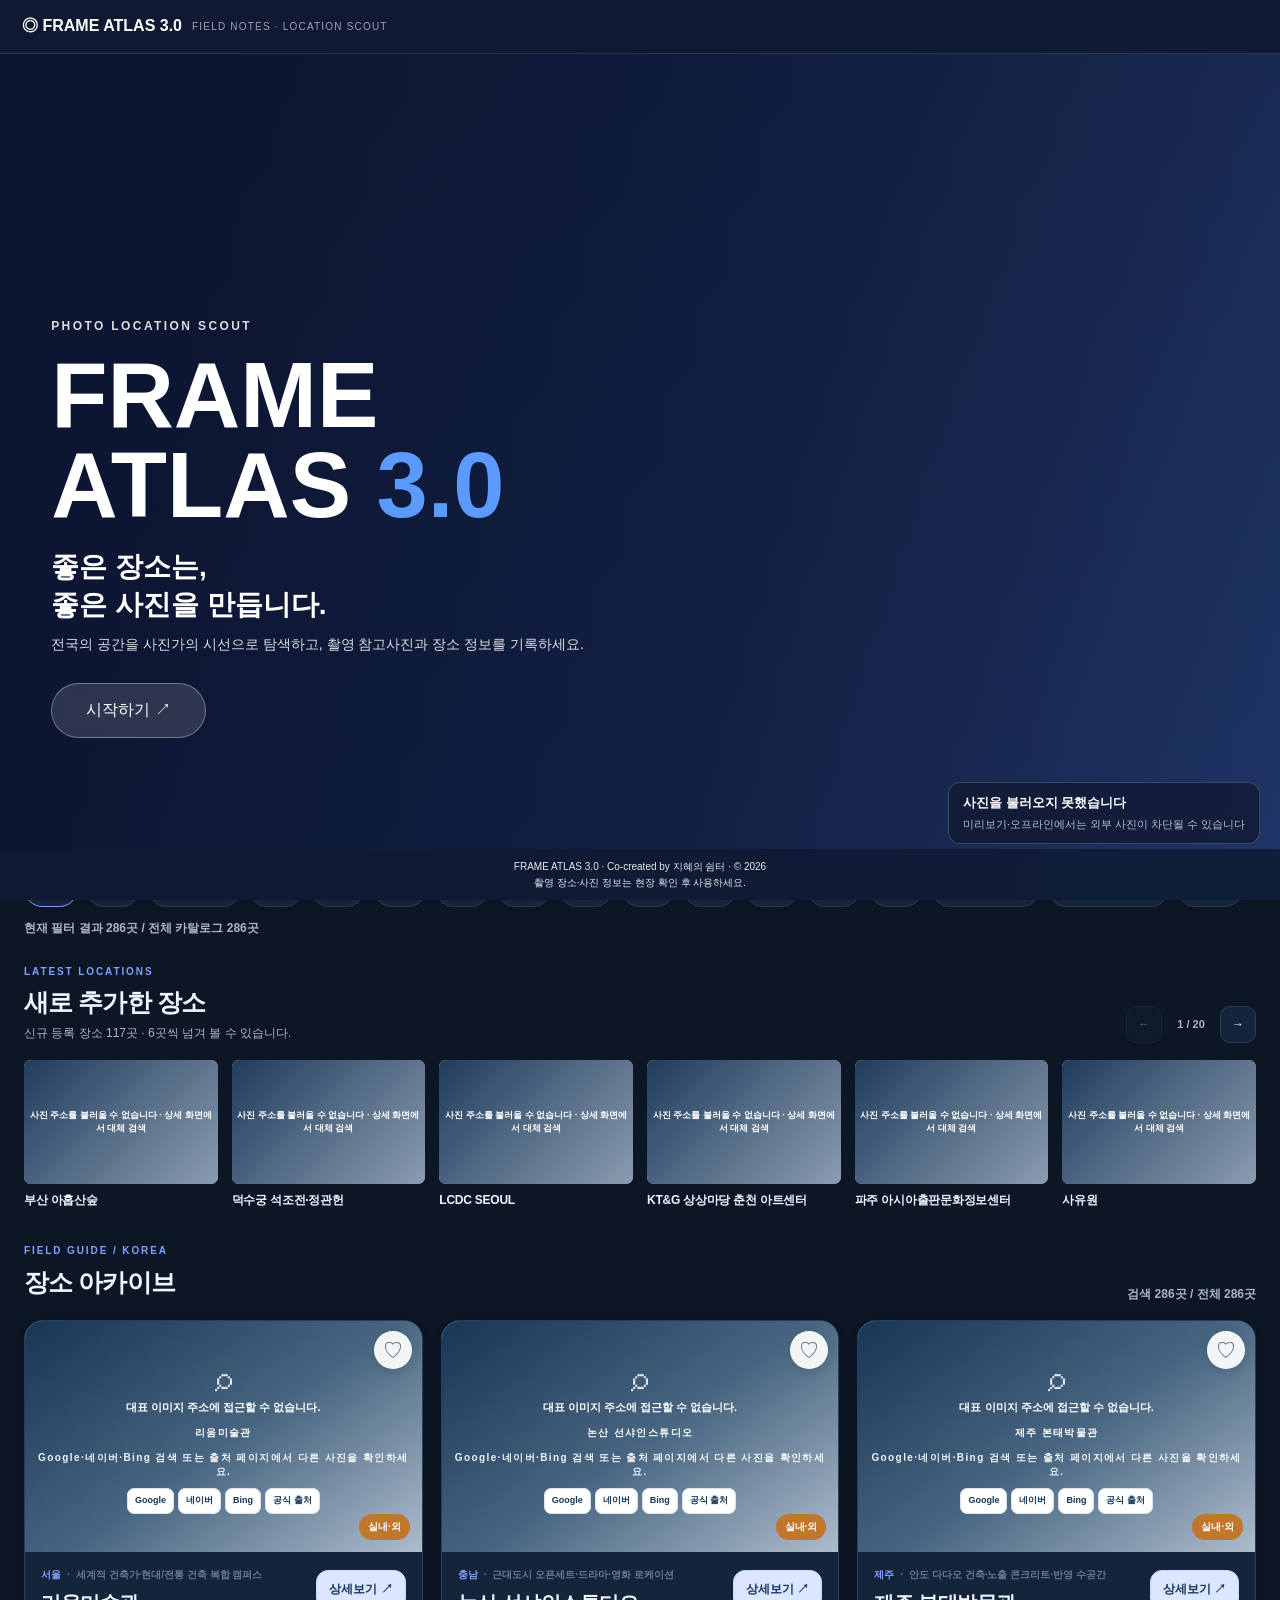
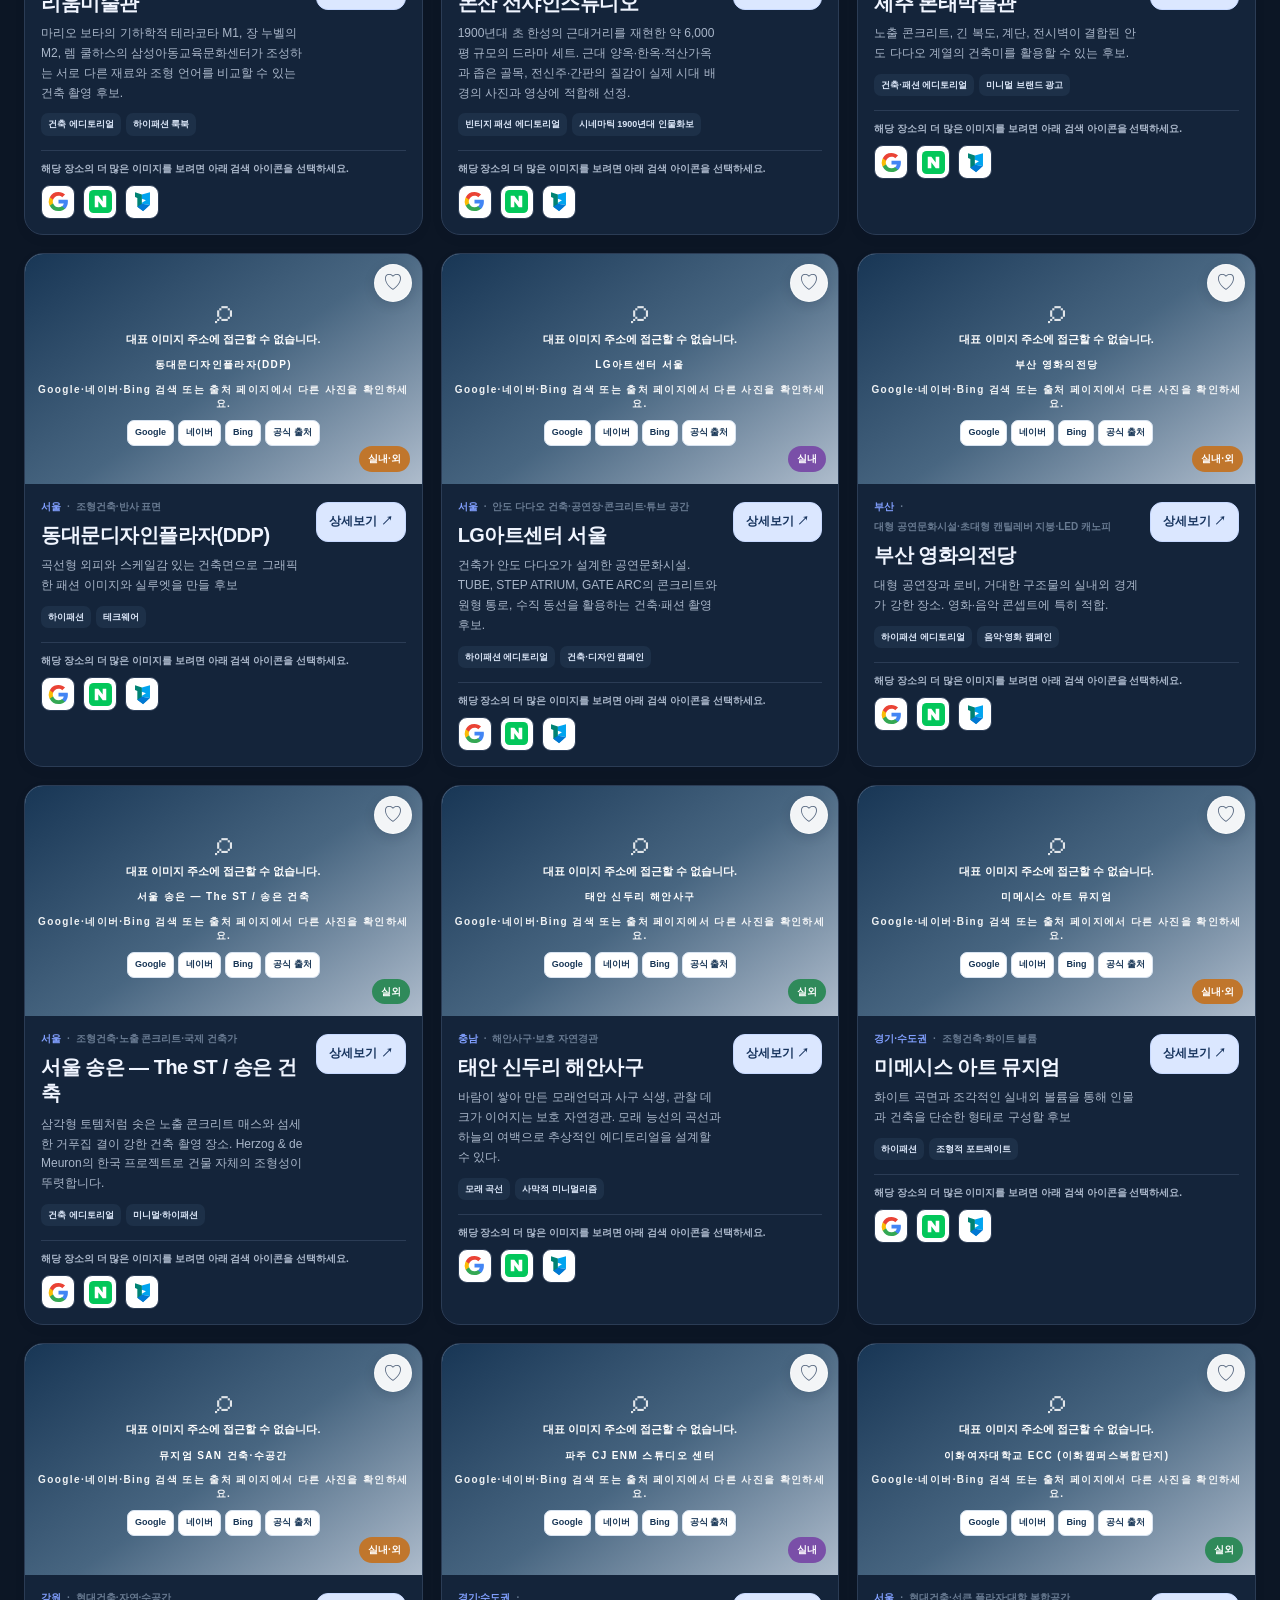
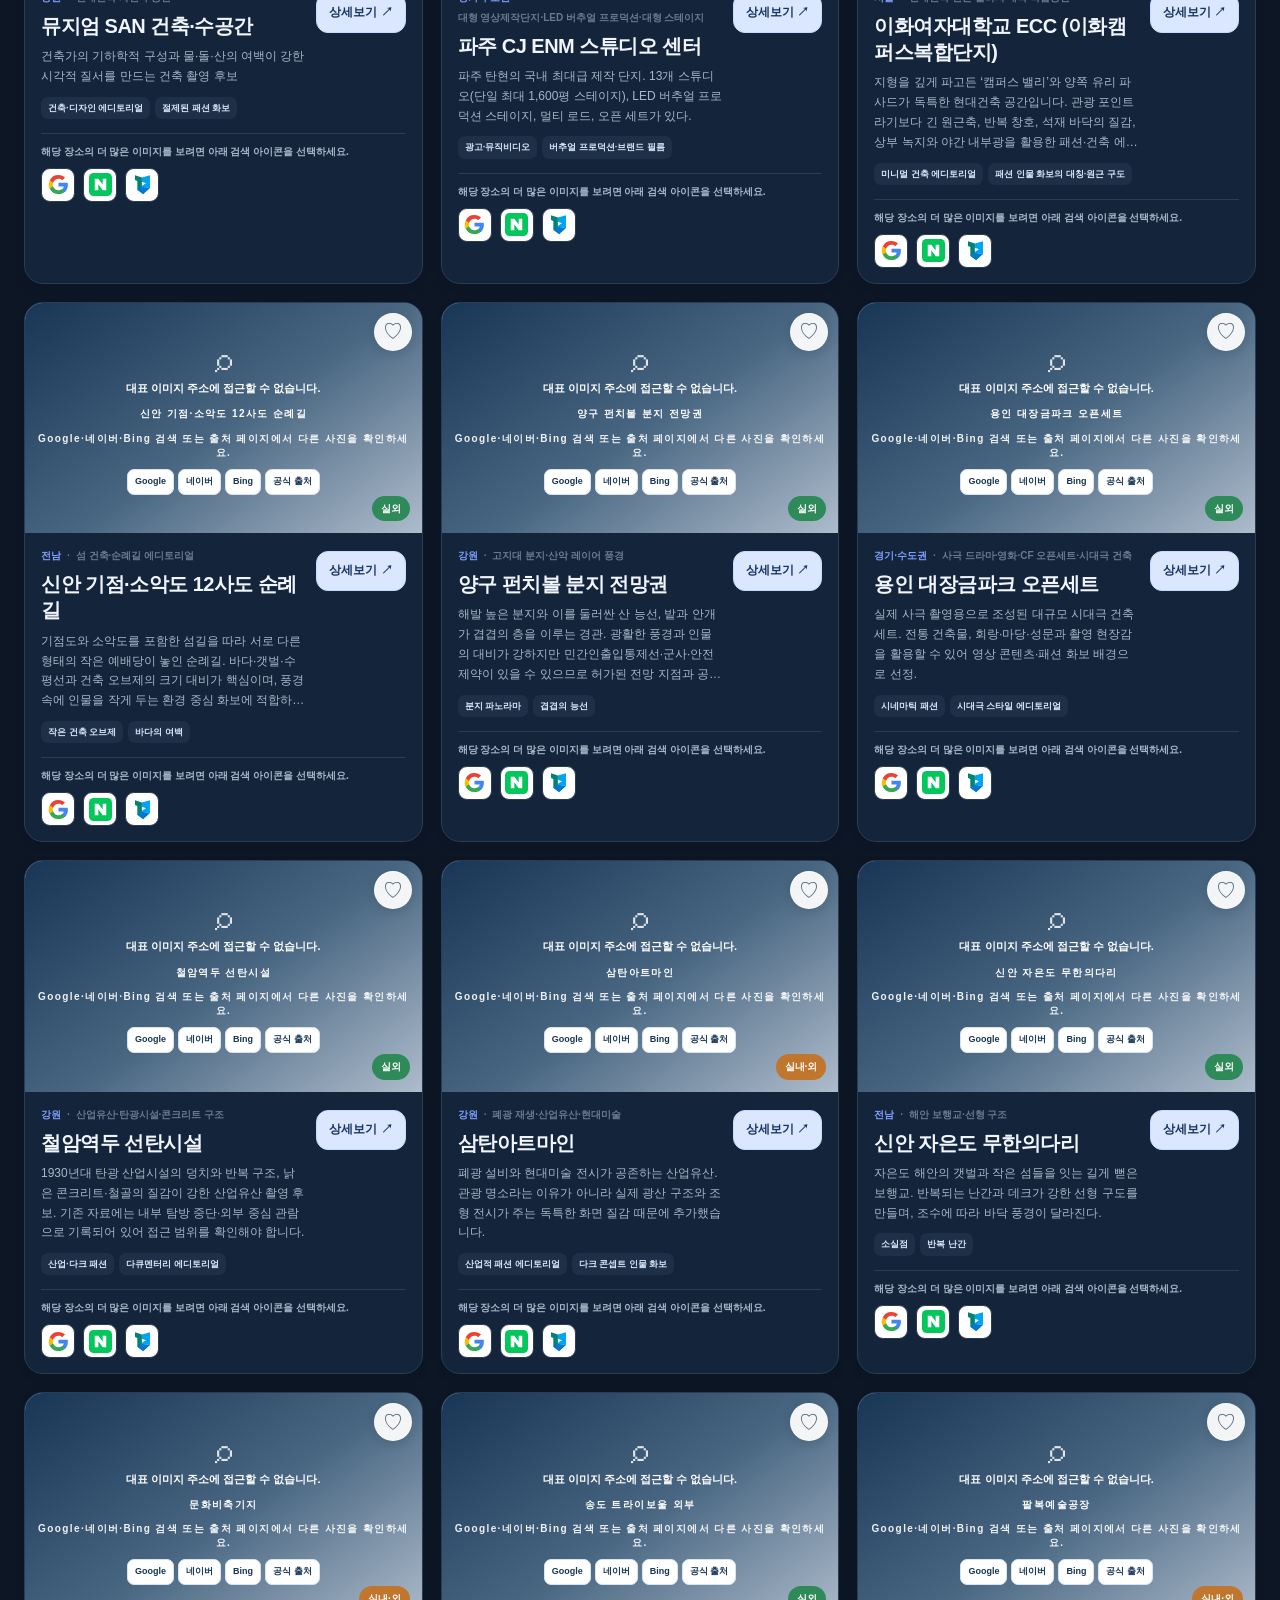
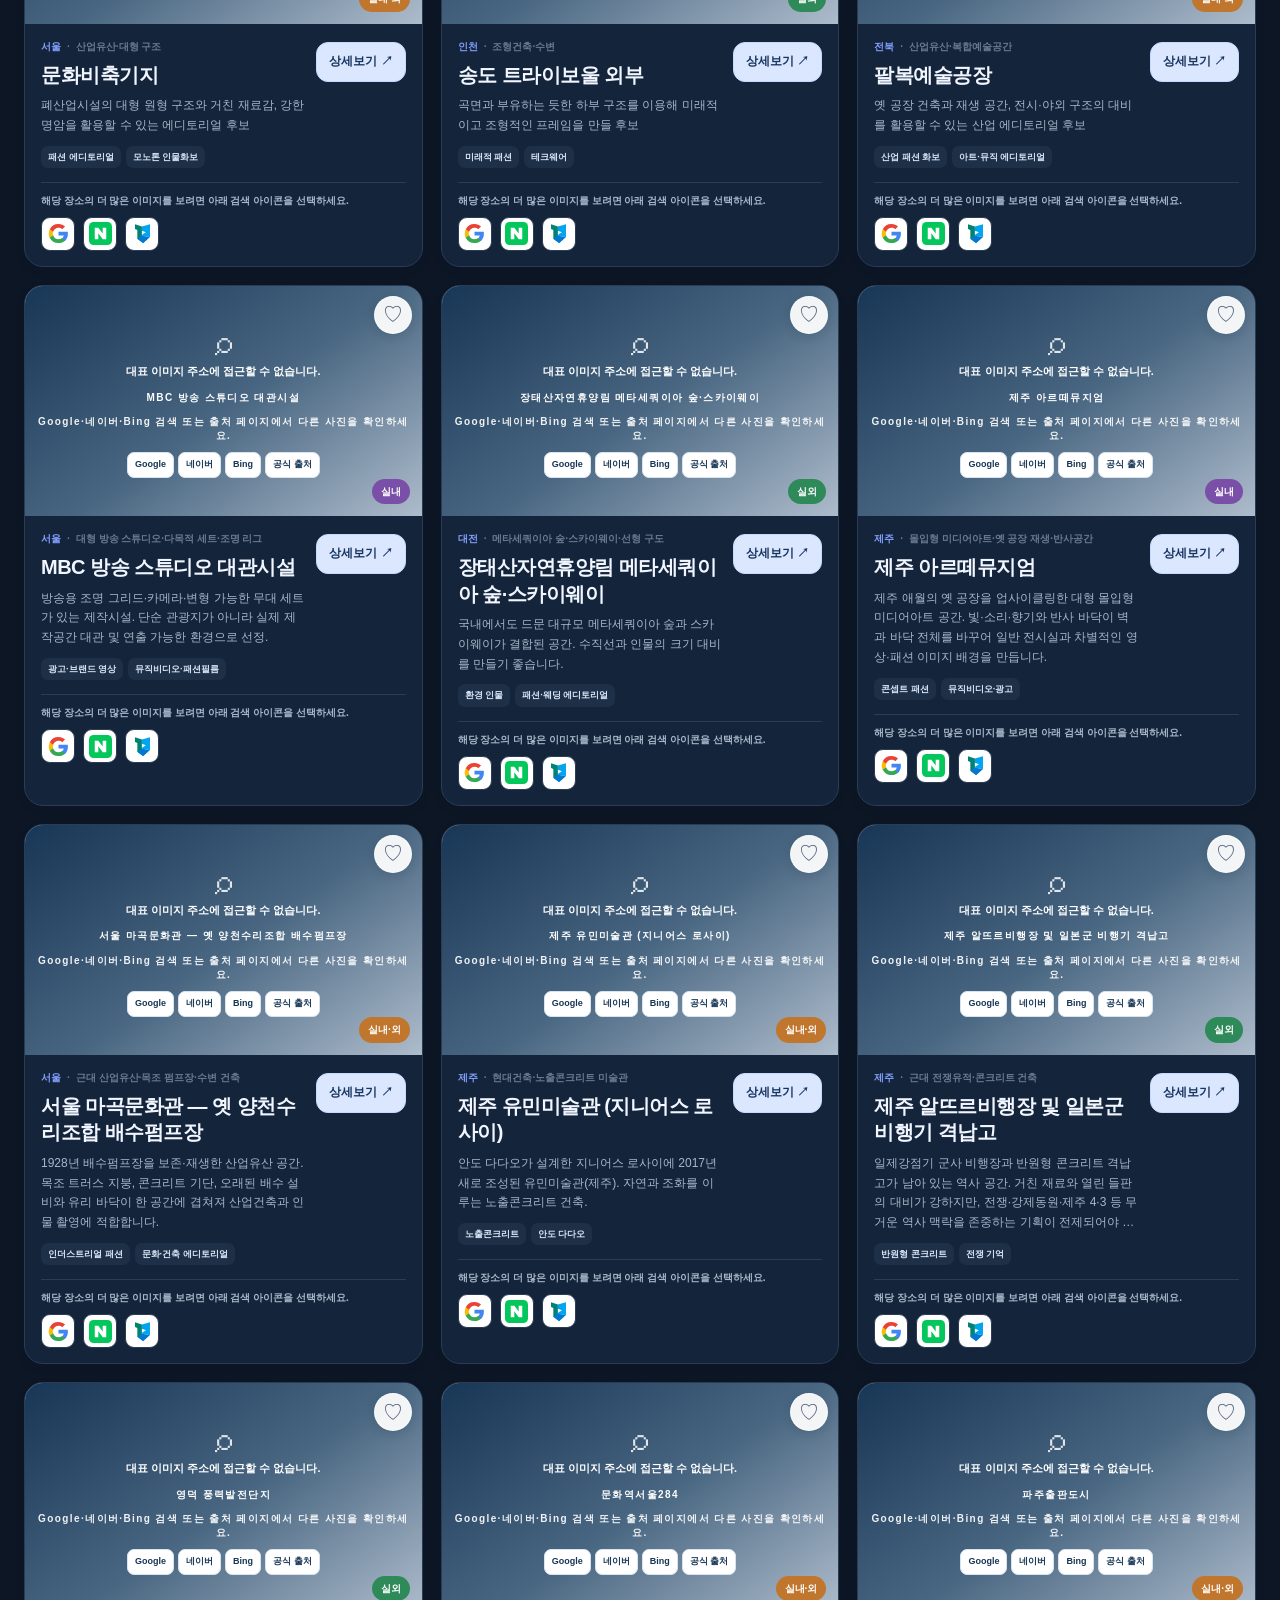
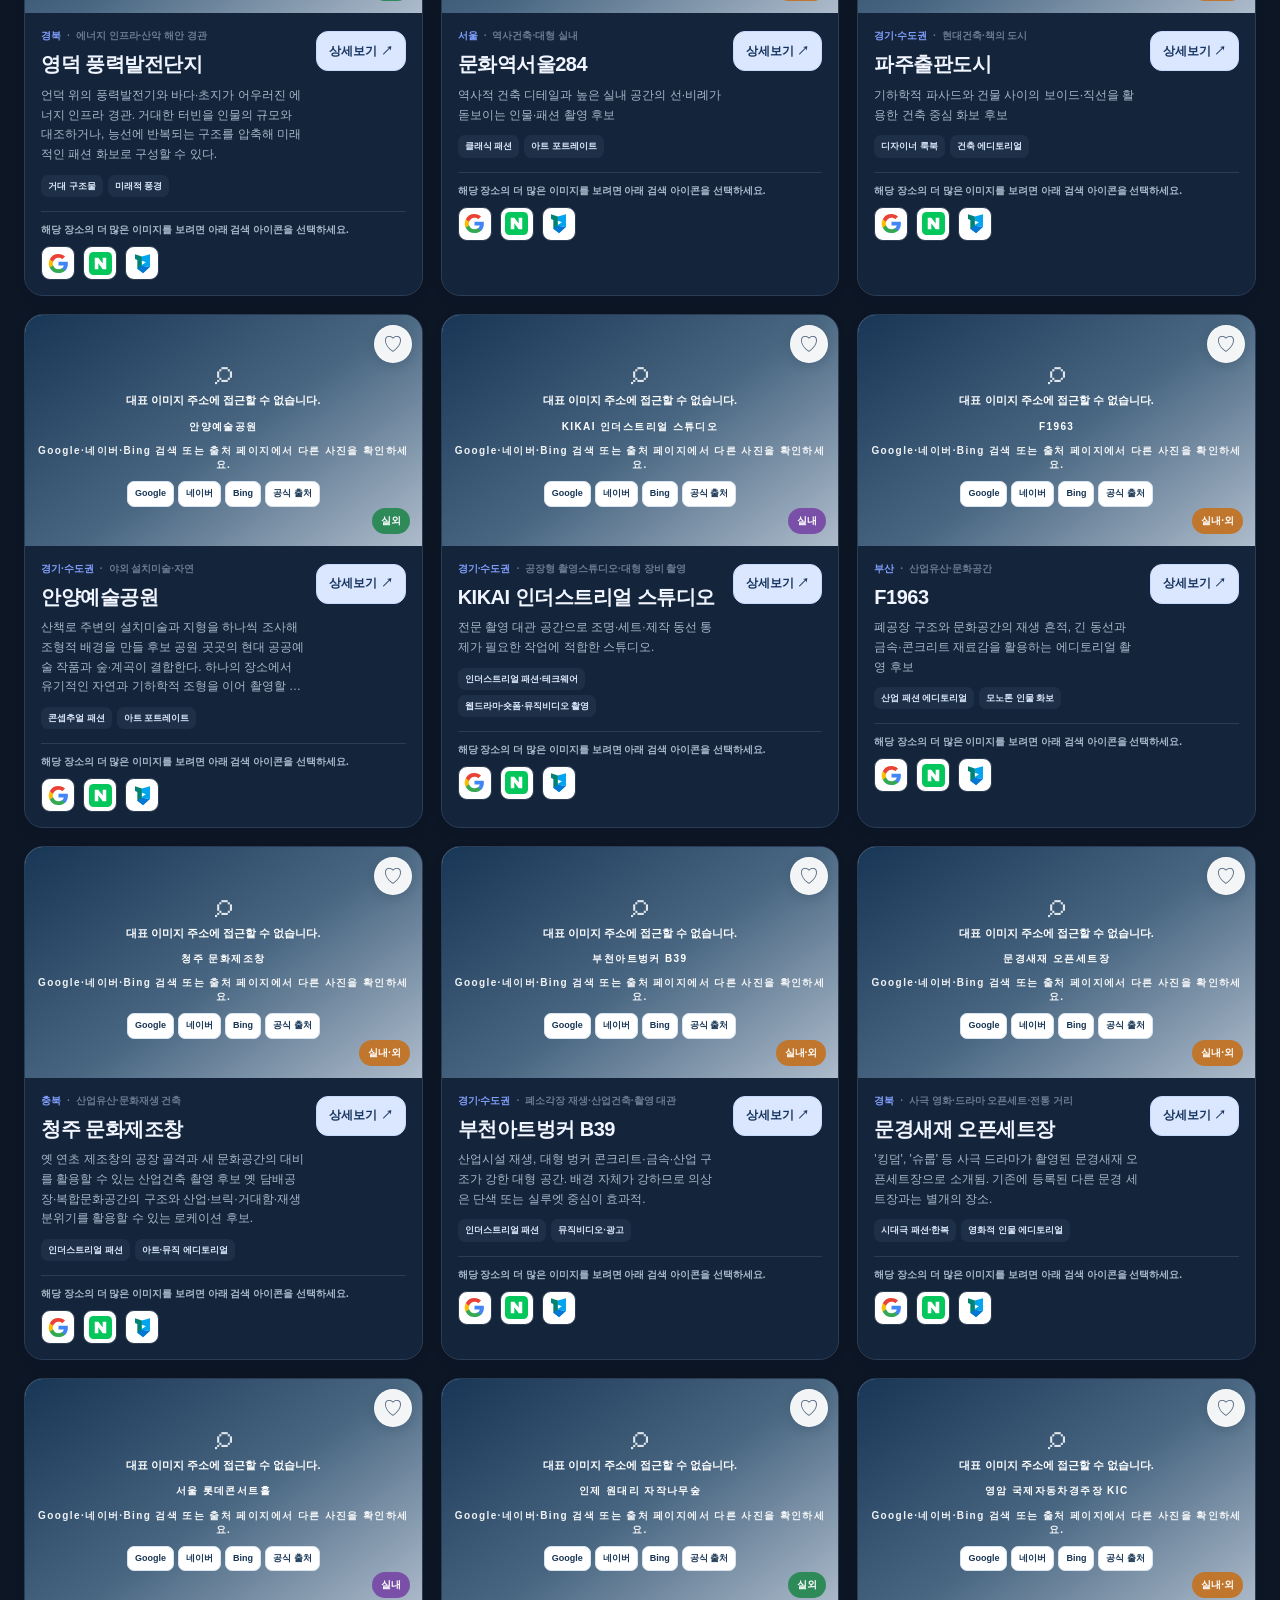
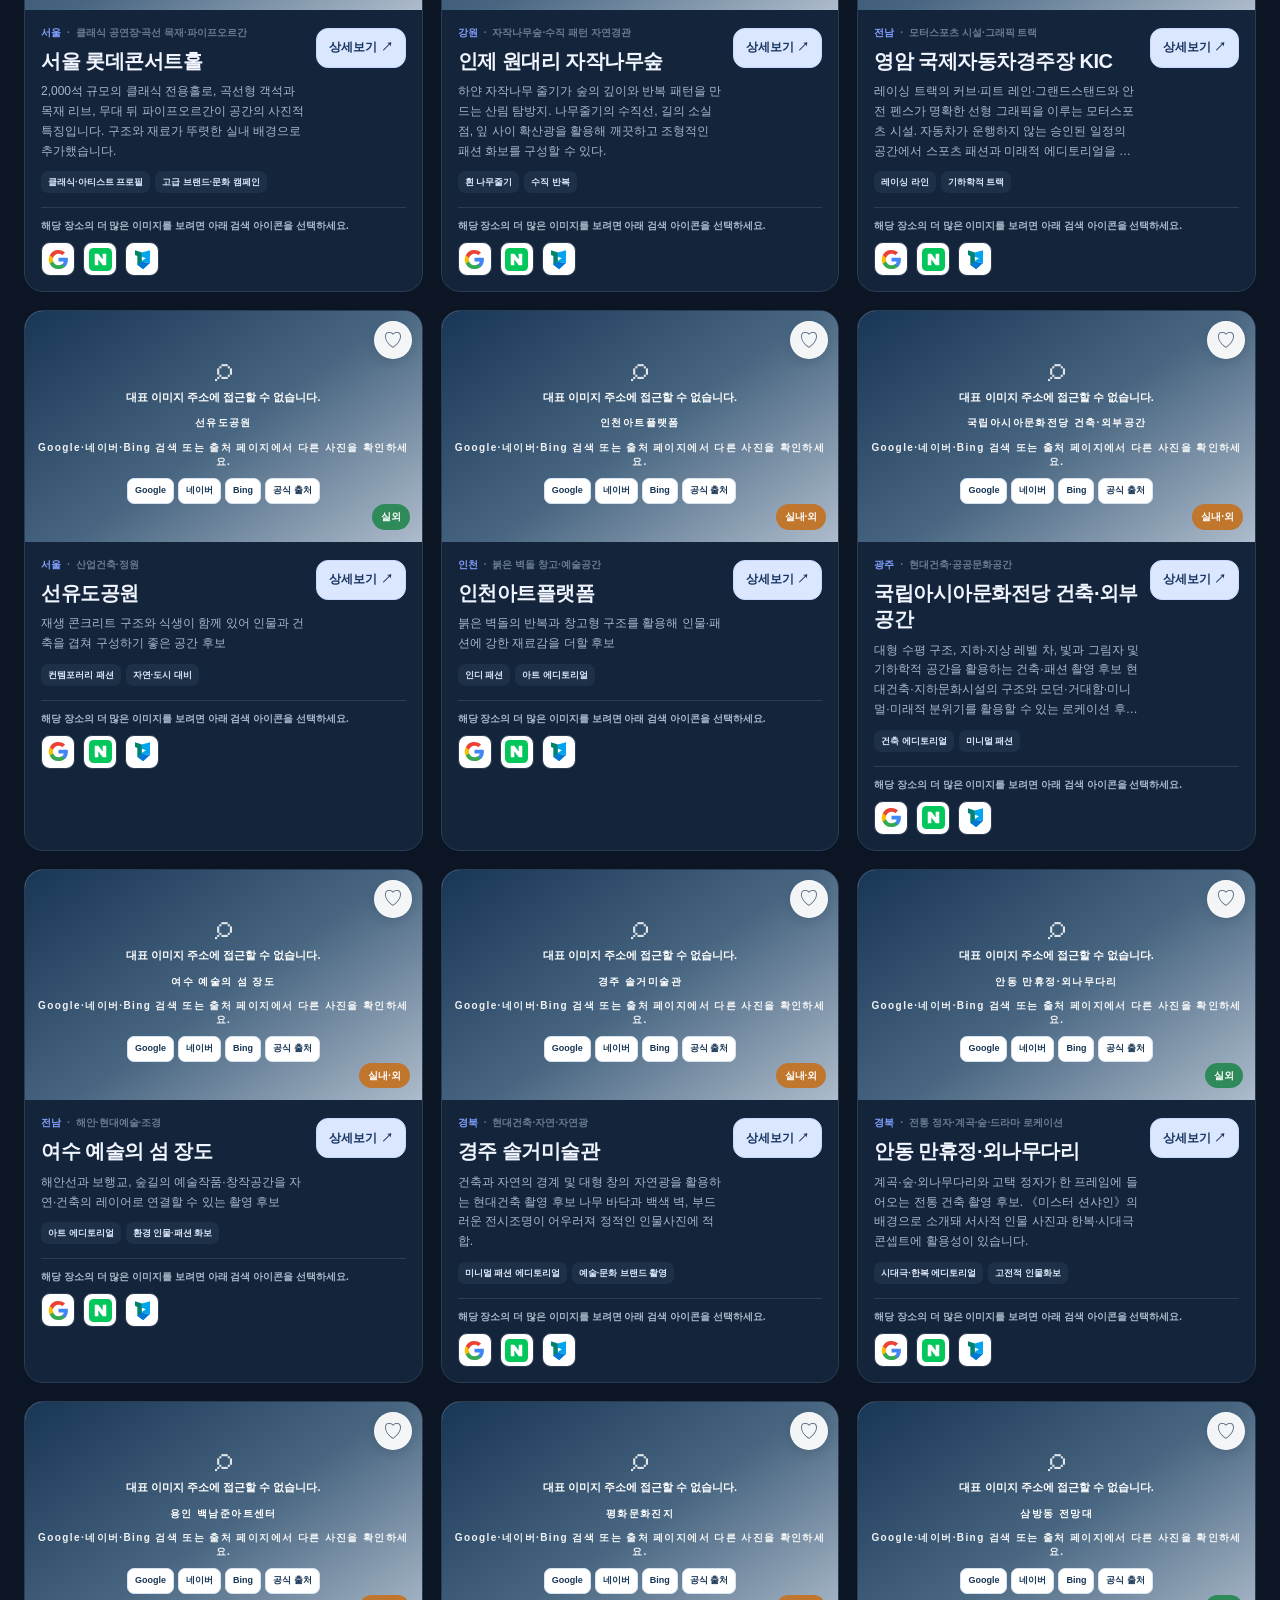
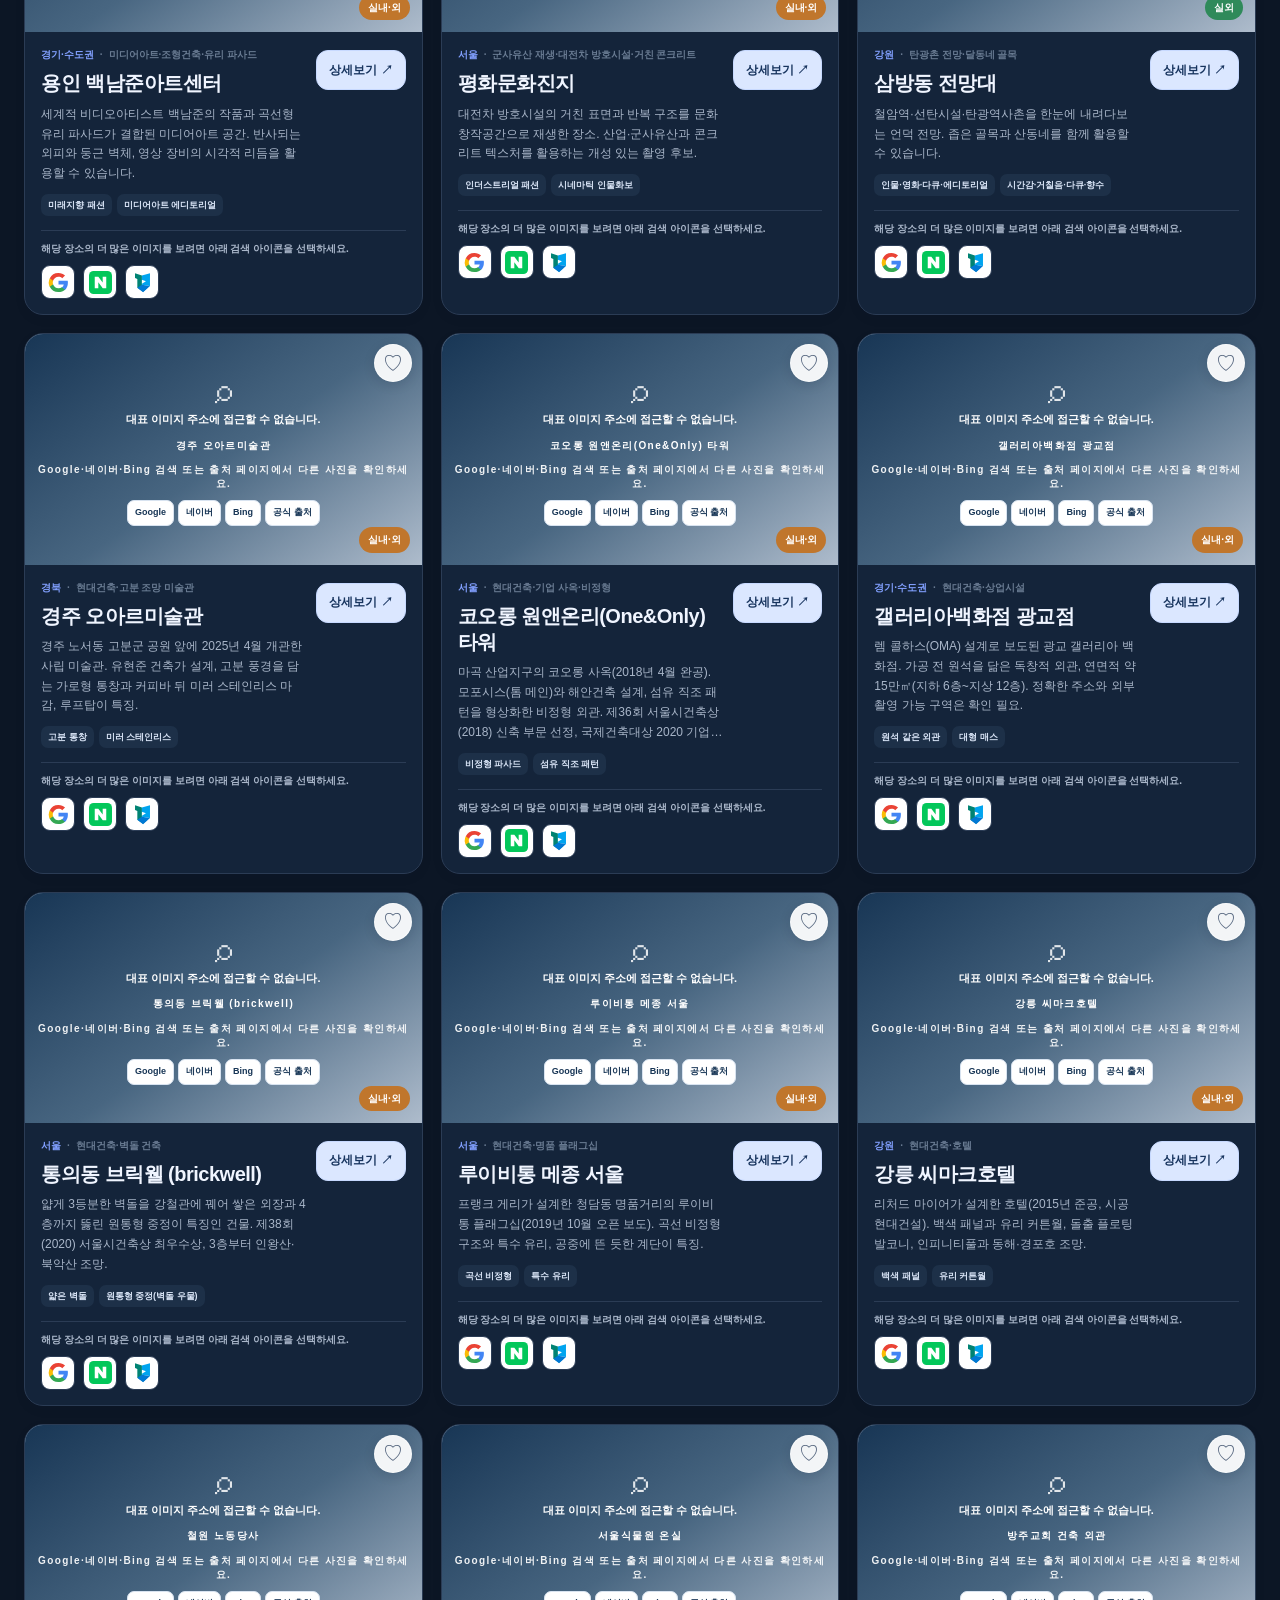
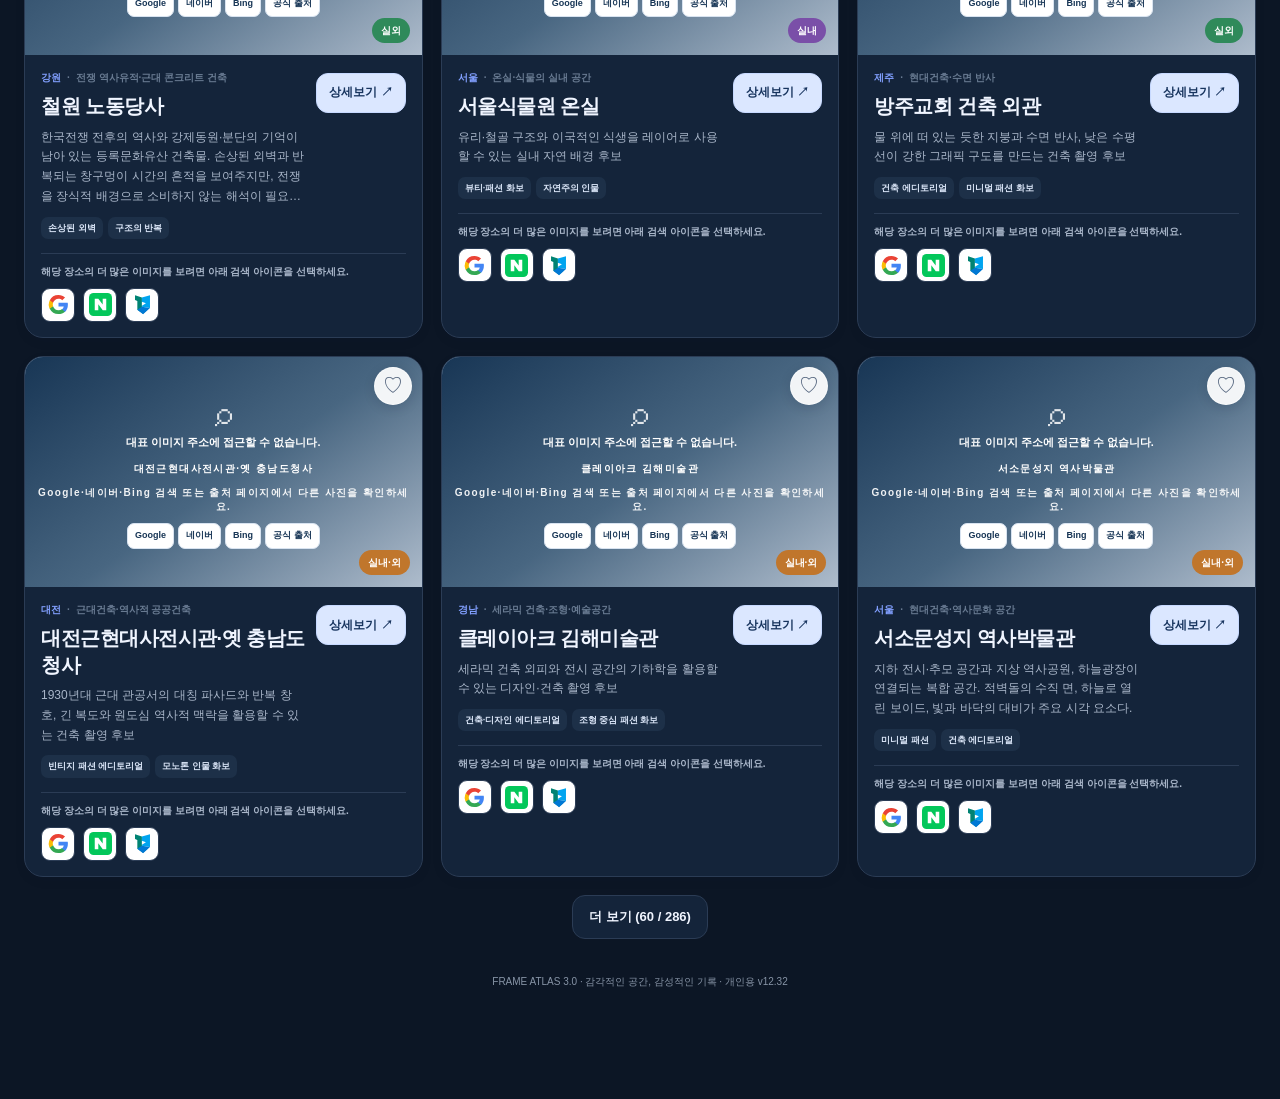
==== commit e4fb232e: "Add files via upload" ====
--- a/index.html
+++ b/index.html
@@ -144,13 +144,13 @@
 <nav class="bottom-nav" id="bottomNav"><button data-view="home" class="active"><b>⌂</b>홈</button><button data-view="map"><b>⊙</b>지도</button><button data-view="search"><b>⌕</b>검색</button><button data-view="favorites"><b>♡</b>저장</button><button data-view="more"><b>•••</b>더보기</button></nav>
 <div class="modal-overlay" id="modalOverlay" role="dialog" aria-modal="true" aria-labelledby="modalTitle"><div class="modal"><div class="modal-head"><h2 id="modalTitle">장소 등록</h2><button class="modal-close" id="modalClose" aria-label="닫기">×</button></div><div class="modal-body" id="modalBody"></div><div class="modal-footer" id="modalFooter"></div></div></div>
 <div class="toast" id="toast"></div>
-<script src="places-200.js?v=12.29"></script><script src="places-additions.js?v=12.29"></script>
-<script src="assets/image-library.js?v=12.29"></script><script src="assets/editorial-reference-library.js?v=12.29"></script>
+<script src="places-200.js?v=12.32-photo-lock-1054"></script><script src="places-additions.js?v=12.32-photo-lock-1054"></script>
+<script src="assets/image-library.js?v=12.32-photo-lock-1054"></script><script src="assets/editorial-reference-library.js?v=12.32-photo-lock-1054"></script>
 <script>
 'use strict';
 const INITIAL_PLACES=[...((window.FRAME_ATLAS_DATA&&window.FRAME_ATLAS_DATA.places)||[]),...(window.FRAME_ATLAS_ADDITIONS||[])];
-const BASE_CATALOG_IDS=new Set(INITIAL_PLACES.map(p=>p.id));const EXPECTED_BASE_PLACE_COUNT=281;const SOURCE_CATALOG_UNIQUE_COUNT=BASE_CATALOG_IDS.size;
-const PHOTO_COVER_OVERRIDES={"fa3-003":{"coverImage":"https://www.hanchao.com/varimg/photogallery/Article_Photo/6909/big_299640.jpg","selectedCoverImage":"https://www.hanchao.com/varimg/photogallery/Article_Photo/6909/big_299640.jpg","userSelectedCover":"https://www.hanchao.com/varimg/photogallery/Article_Photo/6909/big_299640.jpg","selectedCoverTitle":"동대문디자인플라자(DDP) 곡선형 외관 · 테라코타/은빛 곡면 파사드","selectedCoverSourceUrl":"https://www.hanchao.com/contents/spot_photo.html?id=6925","photoHold":false,"photoMatchStatus":"사진 속 공간/건물과 장소 일치 확인 · 실제 기기 로딩/이용 조건 별도 확인","imageCandidates":[{"title":"동대문디자인플라자(DDP) 곡선형 외관 · 테라코타/은빛 곡면 파사드","src":"https://www.hanchao.com/varimg/photogallery/Article_Photo/6909/big_299640.jpg","imageUrl":"https://www.hanchao.com/varimg/photogallery/Article_Photo/6909/big_299640.jpg","sourcePageUrl":"https://www.hanchao.com/contents/spot_photo.html?id=6925","sourceName":"한차오 · DDP 건축 외관 사진","placeMatch":"confirmed","rights":"unknown","rightsLabel":"출처 기록 완료 · 실제 기기 로딩과 사진 재사용 조건은 별도 확인 필요","status":"candidate","role":"representative_photo_candidate","note":"사용자 요청에 따라 곡선형 외관 사진으로 교체. 이전 서울 중구 URL은 웹 요청에서 502가 확인되어 기본 후보에서 제외."}]},"fa3-093":{"coverImage":"https://mir-s3-cdn-cf.behance.net/project_modules/1400_opt_1/521de0143165873.62cd3163a3780.jpg","selectedCoverImage":"https://mir-s3-cdn-cf.behance.net/project_modules/1400_opt_1/521de0143165873.62cd3163a3780.jpg","userSelectedCover":"https://mir-s3-cdn-cf.behance.net/project_modules/1400_opt_1/521de0143165873.62cd3163a3780.jpg","selectedCoverTitle":"서울 송은 건축 외관 · Herzog & de Meuron의 각진 콘크리트/석재 매스","selectedCoverSourceUrl":"https://www.behance.net/gallery/143165873/SONGEUN-PAST-PRESENT-FUTURE-Seoul-South-Korea","photoHold":false,"photoMatchStatus":"사진 속 공간/건물과 장소 일치 확인 · 실제 기기 로딩/이용 조건 별도 확인","imageCandidates":[{"title":"서울 송은 건축 외관 · Herzog & de Meuron의 각진 콘크리트/석재 매스","src":"https://mir-s3-cdn-cf.behance.net/project_modules/1400_opt_1/521de0143165873.62cd3163a3780.jpg","imageUrl":"https://mir-s3-cdn-cf.behance.net/project_modules/1400_opt_1/521de0143165873.62cd3163a3780.jpg","sourcePageUrl":"https://www.behance.net/gallery/143165873/SONGEUN-PAST-PRESENT-FUTURE-Seoul-South-Korea","sourceName":"Behance · SONGEUN PAST, PRESENT, FUTURE","placeMatch":"confirmed","rights":"unknown","rightsLabel":"출처 기록 완료 · 실제 기기 로딩과 사진 재사용 조건은 별도 확인 필요","status":"candidate","role":"representative_photo_candidate","note":"기존 v12.25 백업에는 예전 iPhone 사진 URL이 명확히 저장되어 있지 않아 확인 가능한 실제 송은 건축 외관으로 PC/iPhone 공통 대표 URL을 고정."},{"title":"서울 송은 건축 외관 · Herzog & de Meuron의 각진 콘크리트/석재 매스 · 대체 후보","src":"https://www.domusweb.it/content/dam/domusweb/it/architecture/gallery/2021/07/16/herzog--de-meuron-seul-edificio-per-uffici-centro-culturale/domus_herzog_de_meuron_6.jpg","imageUrl":"https://www.domusweb.it/content/dam/domusweb/it/architecture/gallery/2021/07/16/herzog--de-meuron-seul-edificio-per-uffici-centro-culturale/domus_herzog_de_meuron_6.jpg","sourcePageUrl":"https://www.domusweb.it/en/architecture/gallery/2021/07/16/herzog--de-meuron-seoul-office-building-cultural-center.html","sourceName":"Domus · 송은 건축 기사 사진","placeMatch":"confirmed","rights":"unknown","rightsLabel":"출처 기록 완료 · 실제 기기 로딩과 사진 재사용 조건은 별도 확인 필요","status":"candidate","role":"representative_photo_candidate","note":"대표 URL 로딩이 실패할 때 확인할 대체 이미지 후보. 재사용 조건은 별도 확인."}]},"fa3-201":{"coverImage":"https://www.imaeil.com/photos/2025/11/24/2025112410551394987_l.jpg","selectedCoverImage":"https://www.imaeil.com/photos/2025/11/24/2025112410551394987_l.jpg","userSelectedCover":"https://www.imaeil.com/photos/2025/11/24/2025112410551394987_l.jpg","selectedCoverTitle":"경주 오아르미술관 외관 · 유리 파사드와 고분 경관","selectedCoverSourceUrl":"https://www.imaeil.com/page/view/2025112415400827025","photoHold":false,"photoMatchStatus":"사진 속 공간/건물과 장소 일치 확인 · 실제 기기 로딩/이용 조건 별도 확인","imageCandidates":[{"title":"경주 오아르미술관 외관 · 유리 파사드와 고분 경관","src":"https://www.imaeil.com/photos/2025/11/24/2025112410551394987_l.jpg","imageUrl":"https://www.imaeil.com/photos/2025/11/24/2025112410551394987_l.jpg","sourcePageUrl":"https://www.imaeil.com/page/view/2025112415400827025","sourceName":"매일신문 · 오아르미술관 외관","placeMatch":"confirmed","rights":"unknown","rightsLabel":"출처 기록 완료 · 실제 기기 로딩과 사진 재사용 조건은 별도 확인 필요","status":"candidate","role":"representative_photo_candidate","note":"현재 대화에서 요청된 사진을 장소 외관/내부 유형에 맞춰 재확인하고 공통 대표 URL로 지정. PC/iPhone 실제 요청은 배포 후 확인 필요."}]},"fa3-176":{"coverImage":"https://tour.jeonju.go.kr/upload_data/board_data/BBS_0000018/173832505533210.jpg","selectedCoverImage":"https://tour.jeonju.go.kr/upload_data/board_data/BBS_0000018/173832505533210.jpg","userSelectedCover":"https://tour.jeonju.go.kr/upload_data/board_data/BBS_0000018/173832505533210.jpg","selectedCoverTitle":"전주한지박물관 내부 · 한지 전시·체험 공간","selectedCoverSourceUrl":"https://tour.jeonju.go.kr/board/view.jeonju?boardId=BBS_0000018&dataSid=14666&menuCd=DOM_000000106002000000","photoHold":false,"photoMatchStatus":"사진 속 공간/건물과 장소 일치 확인 · 실제 기기 로딩/이용 조건 별도 확인","imageCandidates":[{"title":"전주한지박물관 내부 · 한지 전시·체험 공간","src":"https://tour.jeonju.go.kr/upload_data/board_data/BBS_0000018/173832505533210.jpg","imageUrl":"https://tour.jeonju.go.kr/upload_data/board_data/BBS_0000018/173832505533210.jpg","sourcePageUrl":"https://tour.jeonju.go.kr/board/view.jeonju?boardId=BBS_0000018&dataSid=14666&menuCd=DOM_000000106002000000","sourceName":"전주 관광 공식 자료 · 한지박물관","placeMatch":"confirmed","rights":"unknown","rightsLabel":"출처 기록 완료 · 실제 기기 로딩과 사진 재사용 조건은 별도 확인 필요","status":"candidate","role":"representative_photo_candidate","note":"현재 대화에서 요청된 사진을 장소 외관/내부 유형에 맞춰 재확인하고 공통 대표 URL로 지정. PC/iPhone 실제 요청은 배포 후 확인 필요."}]},"fa3-113":{"coverImage":"https://localsegye.co.kr/news/data/20230831/p1065599382459175_616_thum.jpg","selectedCoverImage":"https://localsegye.co.kr/news/data/20230831/p1065599382459175_616_thum.jpg","userSelectedCover":"https://localsegye.co.kr/news/data/20230831/p1065599382459175_616_thum.jpg","selectedCoverTitle":"인천 파라다이스시티 아트 스페이스 내부 · 현대미술 설치 작품","selectedCoverSourceUrl":"https://localsegye.co.kr/news/view/1065599382459175","photoHold":false,"photoMatchStatus":"사진 속 공간/건물과 장소 일치 확인 · 실제 기기 로딩/이용 조건 별도 확인","imageCandidates":[{"title":"인천 파라다이스시티 아트 스페이스 내부 · 현대미술 설치 작품","src":"https://localsegye.co.kr/news/data/20230831/p1065599382459175_616_thum.jpg","imageUrl":"https://localsegye.co.kr/news/data/20230831/p1065599382459175_616_thum.jpg","sourcePageUrl":"https://localsegye.co.kr/news/view/1065599382459175","sourceName":"로컬세계 · 파라다이스 아트 스페이스 전시 보도","placeMatch":"confirmed","rights":"unknown","rightsLabel":"출처 기록 완료 · 실제 기기 로딩과 사진 재사용 조건은 별도 확인 필요","status":"candidate","role":"representative_photo_candidate","note":"이전 Kakao CDN 서명형 URL 대신 기사에서 직접 확인되는 전시장 내부 이미지로 교체. 종전 서명 URL은 만료 위험이 있어 후순위 후보."},{"title":"인천 파라다이스시티 아트 스페이스 내부 · 현대미술 설치 작품 · 대체 후보","src":"https://blog.kakaocdn.net/dna/bxST9g/dJMcajw6X0S/AAAAAAAAAAAAAAAAAAAAAPJiF1-aWIPm583XDhr-sUz2SaSmjYfZhALMFIVWprN1/img.png?allow_ip=&allow_referer=&credential=yqXZFxpELC7KVnFOS48ylbz2pIh7yKj8&expires=1793458799&signature=TvirkTH%2FH8JRs8I8jzHj5MyV7UU%3D","imageUrl":"https://blog.kakaocdn.net/dna/bxST9g/dJMcajw6X0S/AAAAAAAAAAAAAAAAAAAAAPJiF1-aWIPm583XDhr-sUz2SaSmjYfZhALMFIVWprN1/img.png?allow_ip=&allow_referer=&credential=yqXZFxpELC7KVnFOS48ylbz2pIh7yKj8&expires=1793458799&signature=TvirkTH%2FH8JRs8I8jzHj5MyV7UU%3D","sourcePageUrl":"https://blog.paradise.co.kr/2975","sourceName":"파라다이스 공식 블로그 · 서명형 대체 이미지","placeMatch":"confirmed","rights":"unknown","rightsLabel":"출처 기록 완료 · 실제 기기 로딩과 사진 재사용 조건은 별도 확인 필요","status":"candidate","role":"representative_photo_candidate","note":"대표 URL 로딩이 실패할 때 확인할 대체 이미지 후보. 재사용 조건은 별도 확인."}]},"fa3-151":{"coverImage":"https://sangsangplatform.or.kr/template/site/ssp/images/main_img01.png","selectedCoverImage":"https://sangsangplatform.or.kr/template/site/ssp/images/main_img01.png","userSelectedCover":"https://sangsangplatform.or.kr/template/site/ssp/images/main_img01.png","selectedCoverTitle":"인천 상상플랫폼 전경 · 건물과 항만 공간","selectedCoverSourceUrl":"https://sangsangplatform.or.kr/index.do","photoHold":false,"photoMatchStatus":"사진 속 공간/건물과 장소 일치 확인 · 실제 기기 로딩/이용 조건 별도 확인","imageCandidates":[{"title":"인천 상상플랫폼 전경 · 건물과 항만 공간","src":"https://sangsangplatform.or.kr/template/site/ssp/images/main_img01.png","imageUrl":"https://sangsangplatform.or.kr/template/site/ssp/images/main_img01.png","sourcePageUrl":"https://sangsangplatform.or.kr/index.do","sourceName":"상상플랫폼 공식 홈페이지","placeMatch":"confirmed","rights":"unknown","rightsLabel":"출처 기록 완료 · 실제 기기 로딩과 사진 재사용 조건은 별도 확인 필요","status":"candidate","role":"representative_photo_candidate","note":"현재 대화에서 요청된 사진을 장소 외관/내부 유형에 맞춰 재확인하고 공통 대표 URL로 지정. PC/iPhone 실제 요청은 배포 후 확인 필요."}]},"fa3-025":{"coverImage":"https://www.i-rang.net/data/place/%EA%B4%91%EB%AA%85%EB%8F%99%EA%B5%B46.jpg","selectedCoverImage":"https://www.i-rang.net/data/place/%EA%B4%91%EB%AA%85%EB%8F%99%EA%B5%B46.jpg","userSelectedCover":"https://www.i-rang.net/data/place/%EA%B4%91%EB%AA%85%EB%8F%99%EA%B5%B46.jpg","selectedCoverTitle":"광명동굴 내부 · 조명이 비치는 암반 터널/계단 공간","selectedCoverSourceUrl":"https://www.i-rang.net/place/gwangmyeong-cave","photoHold":false,"photoMatchStatus":"사진 속 공간/건물과 장소 일치 확인 · 실제 기기 로딩/이용 조건 별도 확인","imageCandidates":[{"title":"광명동굴 내부 · 조명이 비치는 암반 터널/계단 공간","src":"https://www.i-rang.net/data/place/%EA%B4%91%EB%AA%85%EB%8F%99%EA%B5%B46.jpg","imageUrl":"https://www.i-rang.net/data/place/%EA%B4%91%EB%AA%85%EB%8F%99%EA%B5%B46.jpg","sourcePageUrl":"https://www.i-rang.net/place/gwangmyeong-cave","sourceName":"아이랑 · 광명동굴 소개 사진","placeMatch":"confirmed","rights":"unknown","rightsLabel":"출처 기록 완료 · 실제 기기 로딩과 사진 재사용 조건은 별도 확인 필요","status":"candidate","role":"representative_photo_candidate","note":"장소 내부 요청에 따라 동굴 안의 계단·암반·조명 공간으로 대표사진을 교체. 기존 외부 장면으로 오인될 수 있는 후보는 대체 목록 후순위."},{"title":"광명동굴 내부 · 조명이 비치는 암반 터널/계단 공간 · 대체 후보","src":"https://cf.creatrip.com/original/blog/13670/jy4p9dbg4a609i4ug0u5x5d2b516lkyc.webp","imageUrl":"https://cf.creatrip.com/original/blog/13670/jy4p9dbg4a609i4ug0u5x5d2b516lkyc.webp","sourcePageUrl":"https://creatrip.com/en/blog/13670","sourceName":"Creatrip · 광명동굴 사진","placeMatch":"confirmed","rights":"unknown","rightsLabel":"출처 기록 완료 · 실제 기기 로딩과 사진 재사용 조건은 별도 확인 필요","status":"candidate","role":"representative_photo_candidate","note":"대표 URL 로딩이 실패할 때 확인할 대체 이미지 후보. 재사용 조건은 별도 확인."}]},"fa3-new-066":{"coverImage":"https://ojsfile.ohmynews.com/STD_IMG_FILE/2017/0905/IE002213371_STD.JPG","selectedCoverImage":"https://ojsfile.ohmynews.com/STD_IMG_FILE/2017/0905/IE002213371_STD.JPG","userSelectedCover":"https://ojsfile.ohmynews.com/STD_IMG_FILE/2017/0905/IE002213371_STD.JPG","selectedCoverTitle":"이천 설봉국제조각공원 · 야외 조형 작품","selectedCoverSourceUrl":"https://www.ohmynews.com/NWS_Web/View/at_pg.aspx?CNTN_CD=A0002357522","photoHold":false,"photoMatchStatus":"사진 속 공간/건물과 장소 일치 확인 · 실제 기기 로딩/이용 조건 별도 확인","imageCandidates":[{"title":"이천 설봉국제조각공원 · 야외 조형 작품","src":"https://ojsfile.ohmynews.com/STD_IMG_FILE/2017/0905/IE002213371_STD.JPG","imageUrl":"https://ojsfile.ohmynews.com/STD_IMG_FILE/2017/0905/IE002213371_STD.JPG","sourcePageUrl":"https://www.ohmynews.com/NWS_Web/View/at_pg.aspx?CNTN_CD=A0002357522","sourceName":"오마이뉴스 · 설봉국제조각공원 조각","placeMatch":"confirmed","rights":"unknown","rightsLabel":"출처 기록 완료 · 실제 기기 로딩과 사진 재사용 조건은 별도 확인 필요","status":"candidate","role":"representative_photo_candidate","note":"현재 대화에서 요청된 사진을 장소 외관/내부 유형에 맞춰 재확인하고 공통 대표 URL로 지정. PC/iPhone 실제 요청은 배포 후 확인 필요."}]},"fa3-new-061":{"coverImage":"https://ojsfile.ohmynews.com/STD_IMG_FILE/2009/0504/IE001048844_STD.JPG","selectedCoverImage":"https://ojsfile.ohmynews.com/STD_IMG_FILE/2009/0504/IE001048844_STD.JPG","userSelectedCover":"https://ojsfile.ohmynews.com/STD_IMG_FILE/2009/0504/IE001048844_STD.JPG","selectedCoverTitle":"보성 대한다원 · 층층의 녹차밭과 산책로","selectedCoverSourceUrl":"https://www.ohmynews.com/NWS_Web/View/at_pg.aspx?CNTN_CD=A0001124419","photoHold":false,"photoMatchStatus":"사진 속 공간/건물과 장소 일치 확인 · 실제 기기 로딩/이용 조건 별도 확인","imageCandidates":[{"title":"보성 대한다원 · 층층의 녹차밭과 산책로","src":"https://ojsfile.ohmynews.com/STD_IMG_FILE/2009/0504/IE001048844_STD.JPG","imageUrl":"https://ojsfile.ohmynews.com/STD_IMG_FILE/2009/0504/IE001048844_STD.JPG","sourcePageUrl":"https://www.ohmynews.com/NWS_Web/View/at_pg.aspx?CNTN_CD=A0001124419","sourceName":"오마이뉴스 · 보성 녹차밭","placeMatch":"confirmed","rights":"unknown","rightsLabel":"출처 기록 완료 · 실제 기기 로딩과 사진 재사용 조건은 별도 확인 필요","status":"candidate","role":"representative_photo_candidate","note":"현재 대화에서 요청된 사진을 장소 외관/내부 유형에 맞춰 재확인하고 공통 대표 URL로 지정. PC/iPhone 실제 요청은 배포 후 확인 필요."}]},"fa3-new-052":{"coverImage":"https://image.fnnews.com/resource/media/image/2022/12/04/202212041419269387_l.jpg","selectedCoverImage":"https://image.fnnews.com/resource/media/image/2022/12/04/202212041419269387_l.jpg","userSelectedCover":"https://image.fnnews.com/resource/media/image/2022/12/04/202212041419269387_l.jpg","selectedCoverTitle":"김창열미술관 외관 · 제주 돌담과 미니멀 건물","selectedCoverSourceUrl":"https://www.fnnews.com/news/202212041419290017","photoHold":false,"photoMatchStatus":"사진 속 공간/건물과 장소 일치 확인 · 실제 기기 로딩/이용 조건 별도 확인","imageCandidates":[{"title":"김창열미술관 외관 · 제주 돌담과 미니멀 건물","src":"https://image.fnnews.com/resource/media/image/2022/12/04/202212041419269387_l.jpg","imageUrl":"https://image.fnnews.com/resource/media/image/2022/12/04/202212041419269387_l.jpg","sourcePageUrl":"https://www.fnnews.com/news/202212041419290017","sourceName":"파이낸셜뉴스 · 김창열미술관","placeMatch":"confirmed","rights":"unknown","rightsLabel":"출처 기록 완료 · 실제 기기 로딩과 사진 재사용 조건은 별도 확인 필요","status":"candidate","role":"representative_photo_candidate","note":"현재 대화에서 요청된 사진을 장소 외관/내부 유형에 맞춰 재확인하고 공통 대표 URL로 지정. PC/iPhone 실제 요청은 배포 후 확인 필요."}]},"fa3-new-035":{"coverImage":"https://img2.yna.co.kr/etc/inner/KR/2026/09/03/AKR20260903047600030_01_i_P4.jpg","selectedCoverImage":"https://img2.yna.co.kr/etc/inner/KR/2026/09/03/AKR20260903047600030_01_i_P4.jpg","userSelectedCover":"https://img2.yna.co.kr/etc/inner/KR/2026/09/03/AKR20260903047600030_01_i_P4.jpg","selectedCoverTitle":"별마당도서관 코엑스 · 중앙 서가와 대형 실내 공간","selectedCoverSourceUrl":"https://www.yna.co.kr/view/AKR20260903047600030","photoHold":false,"photoMatchStatus":"사진 속 공간/건물과 장소 일치 확인 · 실제 기기 로딩/이용 조건 별도 확인","imageCandidates":[{"title":"별마당도서관 코엑스 · 중앙 서가와 대형 실내 공간","src":"https://img2.yna.co.kr/etc/inner/KR/2026/09/03/AKR20260903047600030_01_i_P4.jpg","imageUrl":"https://img2.yna.co.kr/etc/inner/KR/2026/09/03/AKR20260903047600030_01_i_P4.jpg","sourcePageUrl":"https://www.yna.co.kr/view/AKR20260903047600030","sourceName":"연합뉴스 · 코엑스 별마당도서관","placeMatch":"confirmed","rights":"unknown","rightsLabel":"출처 기록 완료 · 실제 기기 로딩과 사진 재사용 조건은 별도 확인 필요","status":"candidate","role":"representative_photo_candidate","note":"현재 대화에서 요청된 사진을 장소 외관/내부 유형에 맞춰 재확인하고 공통 대표 URL로 지정. PC/iPhone 실제 요청은 배포 후 확인 필요."}]},"fa3-new-025":{"coverImage":"https://tour.chungnam.go.kr/thumbnail/trsrcn/920_TRSRCN_202503260354278121.JPG","selectedCoverImage":"https://tour.chungnam.go.kr/thumbnail/trsrcn/920_TRSRCN_202503260354278121.JPG","userSelectedCover":"https://tour.chungnam.go.kr/thumbnail/trsrcn/920_TRSRCN_202503260354278121.JPG","selectedCoverTitle":"아산 외암민속마을 · 전통 가옥과 마을 전경","selectedCoverSourceUrl":"https://tour.asan.go.kr/tour/develop/m_tour/?m_mode=view&pds_no=2024080705563508967","photoHold":false,"photoMatchStatus":"사진 속 공간/건물과 장소 일치 확인 · 실제 기기 로딩/이용 조건 별도 확인","imageCandidates":[{"title":"아산 외암민속마을 · 전통 가옥과 마을 전경","src":"https://tour.chungnam.go.kr/thumbnail/trsrcn/920_TRSRCN_202503260354278121.JPG","imageUrl":"https://tour.chungnam.go.kr/thumbnail/trsrcn/920_TRSRCN_202503260354278121.JPG","sourcePageUrl":"https://tour.asan.go.kr/tour/develop/m_tour/?m_mode=view&pds_no=2024080705563508967","sourceName":"충남관광·아산시 관광 자료","placeMatch":"confirmed","rights":"unknown","rightsLabel":"출처 기록 완료 · 실제 기기 로딩과 사진 재사용 조건은 별도 확인 필요","status":"candidate","role":"representative_photo_candidate","note":"현재 대화에서 요청된 사진을 장소 외관/내부 유형에 맞춰 재확인하고 공통 대표 URL로 지정. PC/iPhone 실제 요청은 배포 후 확인 필요."}]},"fa3-new-020":{"coverImage":"https://image.news1.kr/system/photos/2025/4/29/7261604/high.jpg/dims/optimize","selectedCoverImage":"https://image.news1.kr/system/photos/2025/4/29/7261604/high.jpg/dims/optimize","userSelectedCover":"https://image.news1.kr/system/photos/2025/4/29/7261604/high.jpg/dims/optimize","selectedCoverTitle":"대구간송미술관 외관 · 산세와 긴 캔틸레버 지붕/목재 기둥","selectedCoverSourceUrl":"https://www.news1.kr/life-culture/performance-exhibition/5768442","photoHold":false,"photoMatchStatus":"사진 속 공간/건물과 장소 일치 확인 · 실제 기기 로딩/이용 조건 별도 확인","imageCandidates":[{"title":"대구간송미술관 외관 · 산세와 긴 캔틸레버 지붕/목재 기둥","src":"https://image.news1.kr/system/photos/2025/4/29/7261604/high.jpg/dims/optimize","imageUrl":"https://image.news1.kr/system/photos/2025/4/29/7261604/high.jpg/dims/optimize","sourcePageUrl":"https://www.news1.kr/life-culture/performance-exhibition/5768442","sourceName":"뉴스1 · 대구간송미술관 외관 사진(미술관 제공)","placeMatch":"confirmed","rights":"unknown","rightsLabel":"출처 기록 완료 · 실제 기기 로딩과 사진 재사용 조건은 별도 확인 필요","status":"candidate","role":"representative_photo_candidate","note":"기존 공식 업로드 이미지 주소는 웹 직접 열기에서 502가 발생해 기사에서 실제 외관을 확인할 수 있는 대체 주소로 변경. 전문 촬영 시 촬영 허가 규정 별도 확인."},{"title":"대구간송미술관 외관 · 산세와 긴 캔틸레버 지붕/목재 기둥 · 대체 후보","src":"https://ww.kansong.org/ckedtr/uploads/20250125172346_dalo5.jpg","imageUrl":"https://ww.kansong.org/ckedtr/uploads/20250125172346_dalo5.jpg","sourcePageUrl":"https://www.kansong.org/daegu/index.do","sourceName":"대구간송미술관 공식 홈페이지 · 외관 이미지","placeMatch":"confirmed","rights":"unknown","rightsLabel":"출처 기록 완료 · 실제 기기 로딩과 사진 재사용 조건은 별도 확인 필요","status":"candidate","role":"representative_photo_candidate","note":"대표 URL 로딩이 실패할 때 확인할 대체 이미지 후보. 재사용 조건은 별도 확인."}]},"fa3-new-111":{"coverImage":"https://img1.daumcdn.net/thumb/R658x0.q70/?fname=https%3A%2F%2Ft1.daumcdn.net%2Fnews%2F202507%2F24%2Fhani%2F20250724100656604vanh.jpg","selectedCoverImage":"https://img1.daumcdn.net/thumb/R658x0.q70/?fname=https%3A%2F%2Ft1.daumcdn.net%2Fnews%2F202507%2F24%2Fhani%2F20250724100656604vanh.jpg","userSelectedCover":"https://img1.daumcdn.net/thumb/R658x0.q70/?fname=https%3A%2F%2Ft1.daumcdn.net%2Fnews%2F202507%2F24%2Fhani%2F20250724100656604vanh.jpg","selectedCoverTitle":"유동룡미술관 외관 · 콘크리트와 곡선 지붕","selectedCoverSourceUrl":"https://v.daum.net/v/20250724100652193","photoHold":false,"imageCandidates":[{"title":"유동룡미술관 외관 · 한겨레 기사 사진","src":"https://img1.daumcdn.net/thumb/R658x0.q70/?fname=https%3A%2F%2Ft1.daumcdn.net%2Fnews%2F202507%2F24%2Fhani%2F20250724100656604vanh.jpg","imageUrl":"https://img1.daumcdn.net/thumb/R658x0.q70/?fname=https%3A%2F%2Ft1.daumcdn.net%2Fnews%2F202507%2F24%2Fhani%2F20250724100656604vanh.jpg","sourcePageUrl":"https://v.daum.net/v/20250724100652193","sourceName":"한겨레/다음 뉴스","placeMatch":"confirmed","rights":"unknown","rightsLabel":"원문 이용 조건 확인 필요","status":"candidate","role":"representative_photo_candidate"}],"photoMatchStatus":"건축 외관 사진 후보 연결 · 원문에 장소명이 명시됨; URL 및 현행 공간상태는 배포 후 재확인 필요"},"fa3-049":{"coverImage":"https://c3globe.com/wp-content/uploads/2023/11/00-seosomun-historic-park-and-museum-of-holy-land.jpg","selectedCoverImage":"https://c3globe.com/wp-content/uploads/2023/11/00-seosomun-historic-park-and-museum-of-holy-land.jpg","userSelectedCover":"https://c3globe.com/wp-content/uploads/2023/11/00-seosomun-historic-park-and-museum-of-holy-land.jpg","selectedCoverTitle":"서소문성지 역사박물관 하늘광장 · 적벽돌 보이드","selectedCoverSourceUrl":"https://c3globe.com/seosomun-historic-park-and-museum-of-holy-land-by-void-architects/","photoHold":false,"imageCandidates":[{"title":"서소문성지 역사박물관 하늘광장 · 적벽돌 보이드","src":"https://c3globe.com/wp-content/uploads/2023/11/00-seosomun-historic-park-and-museum-of-holy-land.jpg","imageUrl":"https://c3globe.com/wp-content/uploads/2023/11/00-seosomun-historic-park-and-museum-of-holy-land.jpg","sourcePageUrl":"https://c3globe.com/seosomun-historic-park-and-museum-of-holy-land-by-void-architects/","sourceName":"C3GLOBE · 건축 프로젝트 사진","placeMatch":"confirmed","rights":"unknown","rightsLabel":"원문 출처 기록 · 재사용 권한 및 실기기 로딩 별도 확인","status":"candidate","role":"representative_photo_candidate"},{"src":"https://mediahub.seoul.go.kr/wp-content/uploads/2019/09/03ed902003a611fdfcb58b23b467a6fd.jpg","imageUrl":"https://mediahub.seoul.go.kr/wp-content/uploads/2019/09/03ed902003a611fdfcb58b23b467a6fd.jpg","title":"서소문성지 역사박물관 참고 대표사진","sourcePageUrl":"https://mediahub.seoul.go.kr/archives/1252437","sourceName":"촬영장소 엑셀 자료","placeMatch":"unverified","status":"candidate","role":"selected_cover"}],"photoMatchStatus":"장소·공간 일치 확인 · 하늘광장 외관 후보, PC/iPhone 실기기 로딩 재확인 필요"},"fa3-new-112":{"coverImage":"https://sayuwon.com/images/contents/space3.jpg","selectedCoverImage":"https://sayuwon.com/images/contents/space3.jpg","userSelectedCover":"https://sayuwon.com/images/contents/space3.jpg","selectedCoverTitle":"사유원 공식 건축 공간 사진 · 소요헌/산악 레이어","selectedCoverSourceUrl":"https://sayuwon.com/gallery/01","photoHold":false,"imageCandidates":[{"title":"사유원 공식 건축 공간 사진 · 소요헌/산악 레이어","src":"https://sayuwon.com/images/contents/space3.jpg","imageUrl":"https://sayuwon.com/images/contents/space3.jpg","sourcePageUrl":"https://sayuwon.com/gallery/01","sourceName":"사유원 공식 공간보기 갤러리","placeMatch":"confirmed","rights":"unknown","rightsLabel":"공식 출처 기록 · 재사용 권한과 PC/iPhone 실제 로딩 확인 필요","status":"candidate","role":"representative_photo_candidate"}],"photoMatchStatus":"공식 사유원 공간보기 페이지에 게시된 건축 사진 후보 · 실제 로딩/권리 확인 필요"},"fa3-204":{"coverImage":"https://tong.visitkorea.or.kr/cms/resource/65/2830665_image2_1.jpg","selectedCoverImage":"https://tong.visitkorea.or.kr/cms/resource/65/2830665_image2_1.jpg","userSelectedCover":"https://tong.visitkorea.or.kr/cms/resource/65/2830665_image2_1.jpg","selectedCoverTitle":"분당 카페 모아니 외관 · 곡선형 흰색 건물과 정원","selectedCoverSourceUrl":"https://www.ktourmap.com/spotDetails.jsp?contentId=2830670","photoHold":false,"photoMatchStatus":"사진 속 공간/건물과 장소 일치 확인 · 실제 기기 로딩/이용 조건 별도 확인","imageCandidates":[{"title":"분당 카페 모아니 외관 · 곡선형 흰색 건물과 정원","src":"https://tong.visitkorea.or.kr/cms/resource/65/2830665_image2_1.jpg","imageUrl":"https://tong.visitkorea.or.kr/cms/resource/65/2830665_image2_1.jpg","sourcePageUrl":"https://www.ktourmap.com/spotDetails.jsp?contentId=2830670","sourceName":"한국관광공사 연계 이미지 · Ktourmap 모아니","placeMatch":"confirmed","rights":"unknown","rightsLabel":"출처 기록 완료 · 실제 기기 로딩과 사진 재사용 조건은 별도 확인 필요","status":"candidate","role":"representative_photo_candidate","note":"기존 카카오 CDN 사진은 2026-11 말 만료 가능성이 있어 정적 한국관광공사 이미지 주소를 1순위로 설정. 검수 프리뷰는 image/jpg MIME 제한으로 도구에서 직접 렌더링되지 않아 PC/iPhone에서 최종 로딩 확인 필요."},{"title":"분당 카페 모아니 외관 · 곡선형 흰색 건물과 정원 · 대체 후보","src":"https://tong.visitkorea.or.kr/cms/resource/64/2830664_image2_1.jpg","imageUrl":"https://tong.visitkorea.or.kr/cms/resource/64/2830664_image2_1.jpg","sourcePageUrl":"https://www.ktourmap.com/spotDetails.jsp?contentId=2830670","sourceName":"한국관광공사 연계 이미지 · 모아니 후보 2","placeMatch":"confirmed","rights":"unknown","rightsLabel":"출처 기록 완료 · 실제 기기 로딩과 사진 재사용 조건은 별도 확인 필요","status":"candidate","role":"representative_photo_candidate","note":"대표 URL 로딩이 실패할 때 확인할 대체 이미지 후보. 재사용 조건은 별도 확인."},{"title":"분당 카페 모아니 외관 · 곡선형 흰색 건물과 정원 · 대체 후보","src":"https://tong.visitkorea.or.kr/cms/resource/66/2830666_image2_1.jpg","imageUrl":"https://tong.visitkorea.or.kr/cms/resource/66/2830666_image2_1.jpg","sourcePageUrl":"https://www.ktourmap.com/spotDetails.jsp?contentId=2830670","sourceName":"한국관광공사 연계 이미지 · 모아니 후보 3","placeMatch":"confirmed","rights":"unknown","rightsLabel":"출처 기록 완료 · 실제 기기 로딩과 사진 재사용 조건은 별도 확인 필요","status":"candidate","role":"representative_photo_candidate","note":"대표 URL 로딩이 실패할 때 확인할 대체 이미지 후보. 재사용 조건은 별도 확인."},{"title":"분당 카페 모아니 외관 · 곡선형 흰색 건물과 정원 · 대체 후보","src":"https://blog.kakaocdn.net/dna/yEY3q/btshYdAJzQy/AAAAAAAAAAAAAAAAAAAAAPlmYo2iZ_Wx3EhhlWstXaQx9WqynW-DlLbV1TfE5sIO/img.jpg?allow_ip=&allow_referer=&credential=yqXZFxpELC7KVnFOS48ylbz2pIh7yKj8&expires=1793458799&signature=ufiTIuMEIHA7N6oaS5GxWMU%2FFQA%3D","imageUrl":"https://blog.kakaocdn.net/dna/yEY3q/btshYdAJzQy/AAAAAAAAAAAAAAAAAAAAAPlmYo2iZ_Wx3EhhlWstXaQx9WqynW-DlLbV1TfE5sIO/img.jpg?allow_ip=&allow_referer=&credential=yqXZFxpELC7KVnFOS48ylbz2pIh7yKj8&expires=1793458799&signature=ufiTIuMEIHA7N6oaS5GxWMU%2FFQA%3D","sourcePageUrl":"https://bkkot.tistory.com/38","sourceName":"분당 카페 모아니 사진 게시물 · 기존 서명형 URL","placeMatch":"confirmed","rights":"unknown","rightsLabel":"출처 기록 완료 · 실제 기기 로딩과 사진 재사용 조건은 별도 확인 필요","status":"candidate","role":"representative_photo_candidate","note":"대표 URL 로딩이 실패할 때 확인할 대체 이미지 후보. 재사용 조건은 별도 확인."}]},"fa3-162":{"coverImage":"https://img6.yna.co.kr/etc/inner/KR/2025/04/10/AKR20250410041200542_01_i_P4.jpg","selectedCoverImage":"https://img6.yna.co.kr/etc/inner/KR/2025/04/10/AKR20250410041200542_01_i_P4.jpg","userSelectedCover":"https://img6.yna.co.kr/etc/inner/KR/2025/04/10/AKR20250410041200542_01_i_P4.jpg","selectedCoverTitle":"계족산 황톳길 · 붉은 흙길과 숲","selectedCoverSourceUrl":"https://www.yna.co.kr/view/AKR20250410041200542","photoHold":false,"photoMatchStatus":"사진 속 공간/건물과 장소 일치 확인 · 실제 기기 로딩/이용 조건 별도 확인","imageCandidates":[{"title":"계족산 황톳길 · 붉은 흙길과 숲","src":"https://img6.yna.co.kr/etc/inner/KR/2025/04/10/AKR20250410041200542_01_i_P4.jpg","imageUrl":"https://img6.yna.co.kr/etc/inner/KR/2025/04/10/AKR20250410041200542_01_i_P4.jpg","sourcePageUrl":"https://www.yna.co.kr/view/AKR20250410041200542","sourceName":"연합뉴스 · 계족산 황톳길","placeMatch":"confirmed","rights":"unknown","rightsLabel":"출처 기록 완료 · 실제 기기 로딩과 사진 재사용 조건은 별도 확인 필요","status":"candidate","role":"representative_photo_candidate","note":"현재 대화에서 요청된 사진을 장소 외관/내부 유형에 맞춰 재확인하고 공통 대표 URL로 지정. PC/iPhone 실제 요청은 배포 후 확인 필요."}]},"fa3-new-073":{"coverImage":"https://japanese.korea.net/upload/content/editImage/20250811172249311_7MT93M47.jpg","selectedCoverImage":"https://japanese.korea.net/upload/content/editImage/20250811172249311_7MT93M47.jpg","userSelectedCover":"https://japanese.korea.net/upload/content/editImage/20250811172249311_7MT93M47.jpg","selectedCoverTitle":"독립기념관 · 본관 지붕과 넓은 진입 광장","selectedCoverSourceUrl":"https://japanese.korea.net/NewsFocus/Culture/view?articleId=277046","photoHold":false,"photoMatchStatus":"사진 속 공간/건물과 장소 일치 확인 · 실제 기기 로딩/이용 조건 별도 확인","imageCandidates":[{"title":"독립기념관 · 본관 지붕과 넓은 진입 광장","src":"https://japanese.korea.net/upload/content/editImage/20250811172249311_7MT93M47.jpg","imageUrl":"https://japanese.korea.net/upload/content/editImage/20250811172249311_7MT93M47.jpg","sourcePageUrl":"https://japanese.korea.net/NewsFocus/Culture/view?articleId=277046","sourceName":"Korea.net · 독립기념관 사진","placeMatch":"confirmed","rights":"unknown","rightsLabel":"출처 기록 완료 · 실제 기기 로딩과 사진 재사용 조건은 별도 확인 필요","status":"candidate","role":"representative_photo_candidate","note":"현재 대화에서 요청된 사진을 장소 외관/내부 유형에 맞춰 재확인하고 공통 대표 URL로 지정. PC/iPhone 실제 요청은 배포 후 확인 필요."}]},"fa3-new-078":{"coverImage":"https://cphoto.asiae.co.kr/listimglink/1/2025032111003277885_1742522433.jpg","selectedCoverImage":"https://cphoto.asiae.co.kr/listimglink/1/2025032111003277885_1742522433.jpg","userSelectedCover":"https://cphoto.asiae.co.kr/listimglink/1/2025032111003277885_1742522433.jpg","selectedCoverTitle":"영주 선비촌 · 전통 한옥 군락과 기와 지붕 전경","selectedCoverSourceUrl":"https://www.asiae.co.kr/en/article/2025032111070912857","photoHold":false,"photoMatchStatus":"사진 속 공간/건물과 장소 일치 확인 · 실제 기기 로딩/이용 조건 별도 확인","imageCandidates":[{"title":"영주 선비촌 · 전통 한옥 군락과 기와 지붕 전경","src":"https://cphoto.asiae.co.kr/listimglink/1/2025032111003277885_1742522433.jpg","imageUrl":"https://cphoto.asiae.co.kr/listimglink/1/2025032111003277885_1742522433.jpg","sourcePageUrl":"https://www.asiae.co.kr/en/article/2025032111070912857","sourceName":"아시아경제 · 영주 선비촌 기사 사진","placeMatch":"confirmed","rights":"unknown","rightsLabel":"출처 기록 완료 · 실제 기기 로딩과 사진 재사용 조건은 별도 확인 필요","status":"candidate","role":"representative_photo_candidate","note":"기존 공식 house1.jpg 주소가 사용자 기기에서 보이지 않는 문제를 고려해 시각 확인되는 선비촌 군락 전경을 1순위로 지정. 공식 이미지들은 대체 후보로 유지."},{"title":"영주 선비촌 · 전통 한옥 군락과 기와 지붕 전경 · 대체 후보","src":"https://www.yeongju.go.kr/WebContent/design/sunbichon/img/main/house1.jpg","imageUrl":"https://www.yeongju.go.kr/WebContent/design/sunbichon/img/main/house1.jpg","sourcePageUrl":"https://www.yeongju.go.kr/sunbichon/main.do","sourceName":"영주시 선비촌 공식 홈페이지 · house1","placeMatch":"confirmed","rights":"unknown","rightsLabel":"출처 기록 완료 · 실제 기기 로딩과 사진 재사용 조건은 별도 확인 필요","status":"candidate","role":"representative_photo_candidate","note":"대표 URL 로딩이 실패할 때 확인할 대체 이미지 후보. 재사용 조건은 별도 확인."},{"title":"영주 선비촌 · 전통 한옥 군락과 기와 지붕 전경 · 대체 후보","src":"https://www.yeongju.go.kr/WebContent/design/sunbichon/img/main/house2.jpg","imageUrl":"https://www.yeongju.go.kr/WebContent/design/sunbichon/img/main/house2.jpg","sourcePageUrl":"https://www.yeongju.go.kr/sunbichon/main.do","sourceName":"영주시 선비촌 공식 홈페이지 · house2","placeMatch":"confirmed","rights":"unknown","rightsLabel":"출처 기록 완료 · 실제 기기 로딩과 사진 재사용 조건은 별도 확인 필요","status":"candidate","role":"representative_photo_candidate","note":"대표 URL 로딩이 실패할 때 확인할 대체 이미지 후보. 재사용 조건은 별도 확인."},{"title":"영주 선비촌 · 전통 한옥 군락과 기와 지붕 전경 · 대체 후보","src":"https://www.yeongju.go.kr/WebContent/design/sunbichon/img/main/house3.jpg","imageUrl":"https://www.yeongju.go.kr/WebContent/design/sunbichon/img/main/house3.jpg","sourcePageUrl":"https://www.yeongju.go.kr/sunbichon/main.do","sourceName":"영주시 선비촌 공식 홈페이지 · house3","placeMatch":"confirmed","rights":"unknown","rightsLabel":"출처 기록 완료 · 실제 기기 로딩과 사진 재사용 조건은 별도 확인 필요","status":"candidate","role":"representative_photo_candidate","note":"대표 URL 로딩이 실패할 때 확인할 대체 이미지 후보. 재사용 조건은 별도 확인."},{"title":"영주 선비촌 · 전통 한옥 군락과 기와 지붕 전경 · 대체 후보","src":"https://www.yeongju.go.kr/WebContent/design/sunbichon/img/main/house4.jpg","imageUrl":"https://www.yeongju.go.kr/WebContent/design/sunbichon/img/main/house4.jpg","sourcePageUrl":"https://www.yeongju.go.kr/sunbichon/main.do","sourceName":"영주시 선비촌 공식 홈페이지 · house4","placeMatch":"confirmed","rights":"unknown","rightsLabel":"출처 기록 완료 · 실제 기기 로딩과 사진 재사용 조건은 별도 확인 필요","status":"candidate","role":"representative_photo_candidate","note":"대표 URL 로딩이 실패할 때 확인할 대체 이미지 후보. 재사용 조건은 별도 확인."}]},"fa3-new-045":{"coverImage":"https://access.visitkorea.or.kr/bfvk_img/call?cmd=VIEW&id=4f9c40c7-bc16-4519-ae2b-a26fd871ea9c","selectedCoverImage":"https://access.visitkorea.or.kr/bfvk_img/call?cmd=VIEW&id=4f9c40c7-bc16-4519-ae2b-a26fd871ea9c","userSelectedCover":"https://access.visitkorea.or.kr/bfvk_img/call?cmd=VIEW&id=4f9c40c7-bc16-4519-ae2b-a26fd871ea9c","selectedCoverTitle":"경인미술관 · 한옥 마당과 정원","selectedCoverSourceUrl":"https://access.visitkorea.or.kr/ms/detail.do?cotId=5aa2e493-93b7-4b8f-8f90-6d1cce56cfef","photoHold":false,"photoMatchStatus":"사진 속 공간/건물과 장소 일치 확인 · 실제 기기 로딩/이용 조건 별도 확인","imageCandidates":[{"title":"경인미술관 · 한옥 마당과 정원","src":"https://access.visitkorea.or.kr/bfvk_img/call?cmd=VIEW&id=4f9c40c7-bc16-4519-ae2b-a26fd871ea9c","imageUrl":"https://access.visitkorea.or.kr/bfvk_img/call?cmd=VIEW&id=4f9c40c7-bc16-4519-ae2b-a26fd871ea9c","sourcePageUrl":"https://access.visitkorea.or.kr/ms/detail.do?cotId=5aa2e493-93b7-4b8f-8f90-6d1cce56cfef","sourceName":"한국관광공사 사진 · 경인미술관","placeMatch":"confirmed","rights":"unknown","rightsLabel":"출처 기록 완료 · 실제 기기 로딩과 사진 재사용 조건은 별도 확인 필요","status":"candidate","role":"representative_photo_candidate","note":"현재 대화에서 요청된 사진을 장소 외관/내부 유형에 맞춰 재확인하고 공통 대표 URL로 지정. PC/iPhone 실제 요청은 배포 후 확인 필요."}]},"fa3-new-037":{"coverImage":"https://www.mmca.go.kr/asset/images/accessibility/deoksugung/gettingHere/subway_6.jpg","selectedCoverImage":"https://www.mmca.go.kr/asset/images/accessibility/deoksugung/gettingHere/subway_6.jpg","userSelectedCover":"https://www.mmca.go.kr/asset/images/accessibility/deoksugung/gettingHere/subway_6.jpg","selectedCoverTitle":"국립현대미술관 덕수궁관 외관 · 석조 건물과 정원","selectedCoverSourceUrl":"https://www.mmca.go.kr/deoksugung/accessibility/subway.do","photoHold":false,"photoMatchStatus":"사진 속 공간/건물과 장소 일치 확인 · 실제 기기 로딩/이용 조건 별도 확인","imageCandidates":[{"title":"국립현대미술관 덕수궁관 외관 · 석조 건물과 정원","src":"https://www.mmca.go.kr/asset/images/accessibility/deoksugung/gettingHere/subway_6.jpg","imageUrl":"https://www.mmca.go.kr/asset/images/accessibility/deoksugung/gettingHere/subway_6.jpg","sourcePageUrl":"https://www.mmca.go.kr/deoksugung/accessibility/subway.do","sourceName":"국립현대미술관 공식 오시는 길","placeMatch":"confirmed","rights":"unknown","rightsLabel":"출처 기록 완료 · 실제 기기 로딩과 사진 재사용 조건은 별도 확인 필요","status":"candidate","role":"representative_photo_candidate","note":"현재 대화에서 요청된 사진을 장소 외관/내부 유형에 맞춰 재확인하고 공통 대표 URL로 지정. PC/iPhone 실제 요청은 배포 후 확인 필요."}]},"fa3-new-036":{"coverImage":"https://img.trippose.com/thum/1015322/800/533","selectedCoverImage":"https://img.trippose.com/thum/1015322/800/533","userSelectedCover":"https://img.trippose.com/thum/1015322/800/533","selectedCoverTitle":"금호미술관 외관 · 건물 사인과 석재 파사드","selectedCoverSourceUrl":"https://en.trippose.com/culture/kumho-museum-of-art","photoHold":false,"photoMatchStatus":"사진 속 공간/건물과 장소 일치 확인 · 실제 기기 로딩/이용 조건 별도 확인","imageCandidates":[{"title":"금호미술관 외관 · 건물 사인과 석재 파사드","src":"https://img.trippose.com/thum/1015322/800/533","imageUrl":"https://img.trippose.com/thum/1015322/800/533","sourcePageUrl":"https://en.trippose.com/culture/kumho-museum-of-art","sourceName":"Trippose · 금호미술관","placeMatch":"confirmed","rights":"unknown","rightsLabel":"출처 기록 완료 · 실제 기기 로딩과 사진 재사용 조건은 별도 확인 필요","status":"candidate","role":"representative_photo_candidate","note":"미술관 이름 표지가 확인되는 외관 사진으로 교체 후보를 우선 지정."},{"title":"금호미술관 외관 · 건물 사인과 석재 파사드 · 대체 후보","src":"https://k-artnow.com/data/content/2026/09/3_7ef605fc8dba5425d6965fbd4c8fbe1f.jpg","imageUrl":"https://k-artnow.com/data/content/2026/09/3_7ef605fc8dba5425d6965fbd4c8fbe1f.jpg","sourcePageUrl":"https://k-artnow.com/posts.php?co_id=1789143208","sourceName":"K-ArtNow · 금호미술관 기사 이미지","placeMatch":"confirmed","rights":"unknown","rightsLabel":"출처 기록 완료 · 실제 기기 로딩과 사진 재사용 조건은 별도 확인 필요","status":"candidate","role":"representative_photo_candidate","note":"대표 URL 로딩이 실패할 때 확인할 대체 이미지 후보. 재사용 조건은 별도 확인."}]},"fa3-027":{"coverImage":"https://www.starfield.co.kr/assets/images/starfield/suwon/rental-img05-2.jpg","selectedCoverImage":"https://www.starfield.co.kr/assets/images/starfield/suwon/rental-img05-2.jpg","userSelectedCover":"https://www.starfield.co.kr/assets/images/starfield/suwon/rental-img05-2.jpg","selectedCoverTitle":"스타필드 수원 별마당도서관 · 위에서 본 실내 서가","selectedCoverSourceUrl":"https://www.starfield.co.kr/suwon/about/rentalInfo.do?type=star","photoHold":false,"photoMatchStatus":"장소 일치 확인","imageCandidates":[{"title":"스타필드 수원 별마당도서관 · 위에서 본 실내 서가","src":"https://www.starfield.co.kr/assets/images/starfield/suwon/rental-img05-2.jpg","imageUrl":"https://www.starfield.co.kr/assets/images/starfield/suwon/rental-img05-2.jpg","sourcePageUrl":"https://www.starfield.co.kr/suwon/about/rentalInfo.do?type=star","sourceName":"스타필드 수원 공식 홈페이지","placeMatch":"confirmed","rights":"unknown","rightsLabel":"출처 기록 완료 · 재사용 조건 및 실기기 로딩 별도 확인 필요","status":"candidate","role":"representative_photo_candidate","note":"공식 대관 안내 페이지의 별마당도서관 사진. 기존 장소 레코드에 대표 사진이 비어 있어 추가."}]},"fa3-072":{"coverImage":"https://mediahub.seoul.go.kr/uploads/mediahub/2025/05/ylyqTotqQoItkpjhJuGchKWrcDDESiRE.jpg?ver=1.0","selectedCoverImage":"https://mediahub.seoul.go.kr/uploads/mediahub/2025/05/ylyqTotqQoItkpjhJuGchKWrcDDESiRE.jpg?ver=1.0","userSelectedCover":"https://mediahub.seoul.go.kr/uploads/mediahub/2025/05/ylyqTotqQoItkpjhJuGchKWrcDDESiRE.jpg?ver=1.0","selectedCoverTitle":"서울시립 사진미술관 외관 · 정면 사인과 파사드","selectedCoverSourceUrl":"https://mediahub.seoul.go.kr/archives/2014648","photoHold":false,"photoMatchStatus":"장소 일치 확인","imageCandidates":[{"title":"서울시립 사진미술관 외관 · 정면 사인과 파사드","src":"https://mediahub.seoul.go.kr/uploads/mediahub/2025/05/ylyqTotqQoItkpjhJuGchKWrcDDESiRE.jpg?ver=1.0","imageUrl":"https://mediahub.seoul.go.kr/uploads/mediahub/2025/05/ylyqTotqQoItkpjhJuGchKWrcDDESiRE.jpg?ver=1.0","sourcePageUrl":"https://mediahub.seoul.go.kr/archives/2014648","sourceName":"서울시 미디어허브","placeMatch":"confirmed","rights":"unknown","rightsLabel":"출처 기록 완료 · 재사용 조건 및 실기기 로딩 별도 확인 필요","status":"candidate","role":"representative_photo_candidate","note":"건물 사인과 파사드를 직접 확인한 서울시 공식 사진 자료."}]}};
+const BASE_CATALOG_IDS=new Set(INITIAL_PLACES.map(p=>p.id));const EXPECTED_CATALOG_PLACE_COUNT=286;const SOURCE_CATALOG_UNIQUE_COUNT=BASE_CATALOG_IDS.size;if(INITIAL_PLACES.length!==EXPECTED_CATALOG_PLACE_COUNT||SOURCE_CATALOG_UNIQUE_COUNT!==EXPECTED_CATALOG_PLACE_COUNT){console.warn('[FRAME ATLAS] bundled catalog count mismatch', {expected:EXPECTED_CATALOG_PLACE_COUNT,records:INITIAL_PLACES.length,unique:SOURCE_CATALOG_UNIQUE_COUNT});}
+const PHOTO_COVER_OVERRIDES={"fa3-003":{"coverImage":"https://www.hanchao.com/varimg/photogallery/Article_Photo/6909/big_299640.jpg","selectedCoverImage":"https://www.hanchao.com/varimg/photogallery/Article_Photo/6909/big_299640.jpg","userSelectedCover":"https://www.hanchao.com/varimg/photogallery/Article_Photo/6909/big_299640.jpg","selectedCoverTitle":"동대문디자인플라자(DDP) 곡선형 외관 · 테라코타/은빛 곡면 파사드","selectedCoverSourceUrl":"https://www.hanchao.com/contents/spot_photo.html?id=6925","photoHold":false,"photoMatchStatus":"사진 속 공간/건물과 장소 일치 확인 · 실제 기기 로딩/이용 조건 별도 확인","imageCandidates":[{"title":"동대문디자인플라자(DDP) 곡선형 외관 · 테라코타/은빛 곡면 파사드","src":"https://www.hanchao.com/varimg/photogallery/Article_Photo/6909/big_299640.jpg","imageUrl":"https://www.hanchao.com/varimg/photogallery/Article_Photo/6909/big_299640.jpg","sourcePageUrl":"https://www.hanchao.com/contents/spot_photo.html?id=6925","sourceName":"한차오 · DDP 건축 외관 사진","placeMatch":"confirmed","rights":"unknown","rightsLabel":"출처 기록 완료 · 실제 기기 로딩과 사진 재사용 조건은 별도 확인 필요","status":"candidate","role":"representative_photo_candidate","note":"사용자 요청에 따라 곡선형 외관 사진으로 교체. 이전 서울 중구 URL은 웹 요청에서 502가 확인되어 기본 후보에서 제외."}]},"fa3-093":{"coverImage":"https://img4.daumcdn.net/thumb/R658x0.q70/?fname=https://t1.daumcdn.net/news/202110/12/joongang/20211012000351633cxod.jpg","selectedCoverImage":"https://img4.daumcdn.net/thumb/R658x0.q70/?fname=https://t1.daumcdn.net/news/202110/12/joongang/20211012000351633cxod.jpg","userSelectedCover":"https://img4.daumcdn.net/thumb/R658x0.q70/?fname=https://t1.daumcdn.net/news/202110/12/joongang/20211012000351633cxod.jpg","selectedCoverTitle":"서울 송은 — The ST / 송은 건축 사진 후보","selectedCoverSourceUrl":"https://v.daum.net/v/20211012000350865?s=print_news","photoHold":false,"photoMatchStatus":"사용자 선택 · 대표사진 확정(백업 2026-10-23 10:54) · 장소 일치/네트워크 별도 확인","imageCandidates":[{"title":"서울 송은 — The ST / 송은 건축 사진 후보","imageUrl":"https://img4.daumcdn.net/thumb/R658x0.q70/?fname=https://t1.daumcdn.net/news/202110/12/joongang/20211012000351633cxod.jpg","src":"https://img4.daumcdn.net/thumb/R658x0.q70/?fname=https://t1.daumcdn.net/news/202110/12/joongang/20211012000351633cxod.jpg","sourcePageUrl":"https://v.daum.net/v/20211012000350865?s=print_news","sourceName":"사용자 선택 · 백업 2026-10-23 10:54","placeMatch":"unverified","status":"selected","role":"selected_cover","note":"사용자 백업에서 대표사진으로 선택되어 3개 대표사진 필드를 동기화함"},{"title":"서울 송은 — The ST / 송은 건축 사진 후보","imageUrl":"https://img1.kakaocdn.net/thumb/R1280x0.fjpg/?fname=http://t1.daumcdn.net/brunch/service/user/7Kvb/image/Y_bugfam1r8vP_bHvVMc-GO1fco.jpg","src":"https://img1.kakaocdn.net/thumb/R1280x0.fjpg/?fname=http://t1.daumcdn.net/brunch/service/user/7Kvb/image/Y_bugfam1r8vP_bHvVMc-GO1fco.jpg","sourcePageUrl":"https://brunch.co.kr/@hyerie/310","sourceName":"사용자 추가","placeMatch":"unverified","status":"candidate","role":"user_candidate"},{"title":"서울 송은 건축 외관 · 경사지 콘크리트 매스와 도시 거리","imageUrl":"https://www.erco.com/images/songeun-art-cultural-foundation-south-korea-7451/usa-erco-songeun-art-cultural-foundation-south-korea-intro-3-20.jpg","src":"https://www.erco.com/images/songeun-art-cultural-foundation-south-korea-7451/usa-erco-songeun-art-cultural-foundation-south-korea-intro-3-20.jpg","sourcePageUrl":"https://www.erco.com/en_us/projects/culture/songeun-art-cultural-foundation-south-korea-7451/","sourceName":"검증된 직접 이미지 · fa3-093","placeMatch":"confirmed","status":"candidate","role":"user_candidate","note":"기존 카카오 CDN 썸네일은 직접 이미지 열기에서 확인되지 않아 ERCO 프로젝트 페이지의 송은 건축 직접 이미지로 교체."},{"title":"서울 송은 — The ST / 송은 건축 사진 후보","imageUrl":"https://img1.kakaocdn.net/thumb/R1280x0.fwebp/?fname=http://t1.daumcdn.net/brunch/service/guest/image/46pzpDjCgIlGk0X4fX_FSTnYp3k.JPG","src":"https://img1.kakaocdn.net/thumb/R1280x0.fwebp/?fname=http://t1.daumcdn.net/brunch/service/guest/image/46pzpDjCgIlGk0X4fX_FSTnYp3k.JPG","sourcePageUrl":"https://brunch.co.kr/@hyerie/310","sourceName":"사용자 추가","placeMatch":"unverified","status":"candidate","role":"user_candidate"},{"title":"서울 송은 — The ST / 송은 건축 사진 후보","imageUrl":"https://img1.kakaocdn.net/thumb/R1280x0.fjpg/?fname=http://t1.daumcdn.net/brunch/service/user/7Kvb/image/8UsbOS9A65O_Gk1hi_16F2T17kQ.jpg","src":"https://img1.kakaocdn.net/thumb/R1280x0.fjpg/?fname=http://t1.daumcdn.net/brunch/service/user/7Kvb/image/8UsbOS9A65O_Gk1hi_16F2T17kQ.jpg","sourcePageUrl":"https://brunch.co.kr/@hyerie/310","sourceName":"사용자 추가","placeMatch":"unverified","status":"candidate","role":"user_candidate"},{"title":"서울 송은 — The ST / 송은 건축 사진 후보","imageUrl":"https://img1.daumcdn.net/thumb/R658x0.q70/?fname=https://t1.daumcdn.net/news/202110/12/joongang/20211012000351821ridy.jpg","src":"https://img1.daumcdn.net/thumb/R658x0.q70/?fname=https://t1.daumcdn.net/news/202110/12/joongang/20211012000351821ridy.jpg","sourcePageUrl":"https://v.daum.net/v/20211012000350865?s=print_news","sourceName":"사용자 추가","placeMatch":"unverified","status":"candidate","role":"user_candidate"},{"title":"서울 송은 — The ST / 송은 건축 사진 후보","imageUrl":"https://kiramonthly.com/1479","src":"https://kiramonthly.com/1479","sourcePageUrl":"","sourceName":"사용자 추가 · 출처 미입력","placeMatch":"unverified","status":"candidate","role":"user_candidate"},{"title":"서울 송은 건축 외관 · Herzog & de Meuron의 각진 콘크리트/석재 매스","src":"https://mir-s3-cdn-cf.behance.net/project_modules/1400_opt_1/521de0143165873.62cd3163a3780.jpg","imageUrl":"https://mir-s3-cdn-cf.behance.net/project_modules/1400_opt_1/521de0143165873.62cd3163a3780.jpg","sourcePageUrl":"https://www.behance.net/gallery/143165873/SONGEUN-PAST-PRESENT-FUTURE-Seoul-South-Korea","sourceName":"Behance · SONGEUN PAST, PRESENT, FUTURE","placeMatch":"confirmed","rights":"unknown","rightsLabel":"출처 기록 완료 · 실제 기기 로딩과 사진 재사용 조건은 별도 확인 필요","status":"candidate","role":"representative_photo_candidate","note":"기존 v12.25 백업에는 예전 iPhone 사진 URL이 명확히 저장되어 있지 않아 확인 가능한 실제 송은 건축 외관으로 PC/iPhone 공통 대표 URL을 고정."},{"title":"서울 송은 건축 외관 · Herzog & de Meuron의 각진 콘크리트/석재 매스 · 대체 후보","src":"https://www.domusweb.it/content/dam/domusweb/it/architecture/gallery/2021/07/16/herzog--de-meuron-seul-edificio-per-uffici-centro-culturale/domus_herzog_de_meuron_6.jpg","imageUrl":"https://www.domusweb.it/content/dam/domusweb/it/architecture/gallery/2021/07/16/herzog--de-meuron-seul-edificio-per-uffici-centro-culturale/domus_herzog_de_meuron_6.jpg","sourcePageUrl":"https://www.domusweb.it/en/architecture/gallery/2021/07/16/herzog--de-meuron-seoul-office-building-cultural-center.html","sourceName":"Domus · 송은 건축 기사 사진","placeMatch":"confirmed","rights":"unknown","rightsLabel":"출처 기록 완료 · 실제 기기 로딩과 사진 재사용 조건은 별도 확인 필요","status":"candidate","role":"representative_photo_candidate","note":"대표 URL 로딩이 실패할 때 확인할 대체 이미지 후보. 재사용 조건은 별도 확인."}],"photoSourceUrl":"https://v.daum.net/v/20211012000350865?s=print_news","hiddenImages":["https://mir-s3-cdn-cf.behance.net/project_modules/1400_opt_1/521de0143165873.62cd3163a3780.jpg","https://kiramonthly.com/1479","https://www.domusweb.it/content/dam/domusweb/it/architecture/gallery/2021/07/16/herzog--de-meuron-seul-edificio-per-uffici-centro-culturale/domus_herzog_de_meuron_6.jpg","https://vmspace.com/ActiveFile/spacem.org/board_img/71676058761d54bb3e605d.jpg"],"directImageUrl":"https://img4.daumcdn.net/thumb/R658x0.q70/?fname=https://t1.daumcdn.net/news/202110/12/joongang/20211012000351633cxod.jpg"},"fa3-201":{"coverImage":"https://www.imaeil.com/photos/2025/11/24/2025112410551394987_l.jpg","selectedCoverImage":"https://www.imaeil.com/photos/2025/11/24/2025112410551394987_l.jpg","userSelectedCover":"https://www.imaeil.com/photos/2025/11/24/2025112410551394987_l.jpg","selectedCoverTitle":"경주 오아르미술관 외관 · 유리 파사드와 고분 경관","selectedCoverSourceUrl":"https://www.imaeil.com/page/view/2025112415400827025","photoHold":false,"photoMatchStatus":"사진 속 공간/건물과 장소 일치 확인 · 실제 기기 로딩/이용 조건 별도 확인","imageCandidates":[{"title":"경주 오아르미술관 외관 · 유리 파사드와 고분 경관","src":"https://www.imaeil.com/photos/2025/11/24/2025112410551394987_l.jpg","imageUrl":"https://www.imaeil.com/photos/2025/11/24/2025112410551394987_l.jpg","sourcePageUrl":"https://www.imaeil.com/page/view/2025112415400827025","sourceName":"매일신문 · 오아르미술관 외관","placeMatch":"confirmed","rights":"unknown","rightsLabel":"출처 기록 완료 · 실제 기기 로딩과 사진 재사용 조건은 별도 확인 필요","status":"candidate","role":"representative_photo_candidate","note":"현재 대화에서 요청된 사진을 장소 외관/내부 유형에 맞춰 재확인하고 공통 대표 URL로 지정. PC/iPhone 실제 요청은 배포 후 확인 필요."}]},"fa3-176":{"coverImage":"https://tour.jeonju.go.kr/upload_data/board_data/BBS_0000018/173832505533210.jpg","selectedCoverImage":"https://tour.jeonju.go.kr/upload_data/board_data/BBS_0000018/173832505533210.jpg","userSelectedCover":"https://tour.jeonju.go.kr/upload_data/board_data/BBS_0000018/173832505533210.jpg","selectedCoverTitle":"전주한지박물관 내부 · 한지 전시·체험 공간","selectedCoverSourceUrl":"https://tour.jeonju.go.kr/board/view.jeonju?boardId=BBS_0000018&dataSid=14666&menuCd=DOM_000000106002000000","photoHold":false,"photoMatchStatus":"사진 속 공간/건물과 장소 일치 확인 · 실제 기기 로딩/이용 조건 별도 확인","imageCandidates":[{"title":"전주한지박물관 내부 · 한지 전시·체험 공간","src":"https://tour.jeonju.go.kr/upload_data/board_data/BBS_0000018/173832505533210.jpg","imageUrl":"https://tour.jeonju.go.kr/upload_data/board_data/BBS_0000018/173832505533210.jpg","sourcePageUrl":"https://tour.jeonju.go.kr/board/view.jeonju?boardId=BBS_0000018&dataSid=14666&menuCd=DOM_000000106002000000","sourceName":"전주 관광 공식 자료 · 한지박물관","placeMatch":"confirmed","rights":"unknown","rightsLabel":"출처 기록 완료 · 실제 기기 로딩과 사진 재사용 조건은 별도 확인 필요","status":"candidate","role":"representative_photo_candidate","note":"현재 대화에서 요청된 사진을 장소 외관/내부 유형에 맞춰 재확인하고 공통 대표 URL로 지정. PC/iPhone 실제 요청은 배포 후 확인 필요."}]},"fa3-113":{"coverImage":"https://localsegye.co.kr/news/data/20230831/p1065599382459175_616_thum.jpg","selectedCoverImage":"https://localsegye.co.kr/news/data/20230831/p1065599382459175_616_thum.jpg","userSelectedCover":"https://localsegye.co.kr/news/data/20230831/p1065599382459175_616_thum.jpg","selectedCoverTitle":"인천 파라다이스시티 아트 스페이스 내부 · 현대미술 설치 작품","selectedCoverSourceUrl":"https://localsegye.co.kr/news/view/1065599382459175","photoHold":false,"photoMatchStatus":"사진 속 공간/건물과 장소 일치 확인 · 실제 기기 로딩/이용 조건 별도 확인","imageCandidates":[{"title":"인천 파라다이스시티 아트 스페이스 내부 · 현대미술 설치 작품","src":"https://localsegye.co.kr/news/data/20230831/p1065599382459175_616_thum.jpg","imageUrl":"https://localsegye.co.kr/news/data/20230831/p1065599382459175_616_thum.jpg","sourcePageUrl":"https://localsegye.co.kr/news/view/1065599382459175","sourceName":"로컬세계 · 파라다이스 아트 스페이스 전시 보도","placeMatch":"confirmed","rights":"unknown","rightsLabel":"출처 기록 완료 · 실제 기기 로딩과 사진 재사용 조건은 별도 확인 필요","status":"candidate","role":"representative_photo_candidate","note":"이전 Kakao CDN 서명형 URL 대신 기사에서 직접 확인되는 전시장 내부 이미지로 교체. 종전 서명 URL은 만료 위험이 있어 후순위 후보."},{"title":"인천 파라다이스시티 아트 스페이스 내부 · 현대미술 설치 작품 · 대체 후보","src":"https://blog.kakaocdn.net/dna/bxST9g/dJMcajw6X0S/AAAAAAAAAAAAAAAAAAAAAPJiF1-aWIPm583XDhr-sUz2SaSmjYfZhALMFIVWprN1/img.png?allow_ip=&allow_referer=&credential=yqXZFxpELC7KVnFOS48ylbz2pIh7yKj8&expires=1793458799&signature=TvirkTH%2FH8JRs8I8jzHj5MyV7UU%3D","imageUrl":"https://blog.kakaocdn.net/dna/bxST9g/dJMcajw6X0S/AAAAAAAAAAAAAAAAAAAAAPJiF1-aWIPm583XDhr-sUz2SaSmjYfZhALMFIVWprN1/img.png?allow_ip=&allow_referer=&credential=yqXZFxpELC7KVnFOS48ylbz2pIh7yKj8&expires=1793458799&signature=TvirkTH%2FH8JRs8I8jzHj5MyV7UU%3D","sourcePageUrl":"https://blog.paradise.co.kr/2975","sourceName":"파라다이스 공식 블로그 · 서명형 대체 이미지","placeMatch":"confirmed","rights":"unknown","rightsLabel":"출처 기록 완료 · 실제 기기 로딩과 사진 재사용 조건은 별도 확인 필요","status":"candidate","role":"representative_photo_candidate","note":"대표 URL 로딩이 실패할 때 확인할 대체 이미지 후보. 재사용 조건은 별도 확인."}]},"fa3-151":{"coverImage":"https://sangsangplatform.or.kr/template/site/ssp/images/main_img01.png","selectedCoverImage":"https://sangsangplatform.or.kr/template/site/ssp/images/main_img01.png","userSelectedCover":"https://sangsangplatform.or.kr/template/site/ssp/images/main_img01.png","selectedCoverTitle":"인천 상상플랫폼 전경 · 건물과 항만 공간","selectedCoverSourceUrl":"https://sangsangplatform.or.kr/index.do","photoHold":false,"photoMatchStatus":"사진 속 공간/건물과 장소 일치 확인 · 실제 기기 로딩/이용 조건 별도 확인","imageCandidates":[{"title":"인천 상상플랫폼 전경 · 건물과 항만 공간","src":"https://sangsangplatform.or.kr/template/site/ssp/images/main_img01.png","imageUrl":"https://sangsangplatform.or.kr/template/site/ssp/images/main_img01.png","sourcePageUrl":"https://sangsangplatform.or.kr/index.do","sourceName":"상상플랫폼 공식 홈페이지","placeMatch":"confirmed","rights":"unknown","rightsLabel":"출처 기록 완료 · 실제 기기 로딩과 사진 재사용 조건은 별도 확인 필요","status":"candidate","role":"representative_photo_candidate","note":"현재 대화에서 요청된 사진을 장소 외관/내부 유형에 맞춰 재확인하고 공통 대표 URL로 지정. PC/iPhone 실제 요청은 배포 후 확인 필요."}]},"fa3-025":{"coverImage":"https://www.telltrip.com/wp-content/uploads/2024/12/1811_9946_115.jpg","selectedCoverImage":"https://www.telltrip.com/wp-content/uploads/2024/12/1811_9946_115.jpg","userSelectedCover":"https://www.telltrip.com/wp-content/uploads/2024/12/1811_9946_115.jpg","selectedCoverTitle":"광명동굴 조명과 암반 계단","selectedCoverSourceUrl":"https://www.telltrip.com/domestic-travel/%EC%A3%BC%EB%A7%90-%EB%8B%B9%EC%9D%BC%EC%B9%98%EA%B8%B0%EB%A1%9C-%EB%8B%A4%EB%85%80%EC%98%A4%EA%B8%B0-%EC%A2%8B%EC%9D%80-%EA%B4%91%EB%AA%85-%EB%AA%85%EC%86%8C-%EA%B0%80%EB%B3%BC%EB%A7%8C%ED%95%9C/","photoHold":false,"photoMatchStatus":"사진 후보 추가 · 장소 일치 재확인 필요","imageCandidates":[{"title":"광명동굴 사진 후보","imageUrl":"https://www.telltrip.com/domestic-travel/gwangmyeong-cave-theme-park-urban-regeneration/","src":"https://www.telltrip.com/domestic-travel/gwangmyeong-cave-theme-park-urban-regeneration/","sourcePageUrl":"","sourceName":"사용자 추가 · 출처 미입력","placeMatch":"unverified","status":"candidate","role":"user_candidate"},{"title":"광명동굴 사진 후보","imageUrl":"https://www.yna.co.kr/view/AKR20190801048800805","src":"https://www.yna.co.kr/view/AKR20190801048800805","sourcePageUrl":"https://www.yna.co.kr/view/AKR20190801048800805","sourceName":"사용자 추가 · 원문 연결","placeMatch":"unverified","status":"candidate","role":"user_candidate"},{"title":"광명동굴 사진 후보","imageUrl":"https://www.ardentnews.co.kr/news/articleView.html?idxno=10012","src":"https://www.ardentnews.co.kr/news/articleView.html?idxno=10012","sourcePageUrl":"","sourceName":"사용자 추가 · 출처 미입력","placeMatch":"unverified","status":"candidate","role":"user_candidate"},{"title":"광명동굴 조명과 암반 계단","imageUrl":"https://www.telltrip.com/wp-content/uploads/2024/12/1811_9946_115.jpg","src":"https://www.telltrip.com/wp-content/uploads/2024/12/1811_9946_115.jpg","sourcePageUrl":"https://www.telltrip.com/domestic-travel/%EC%A3%BC%EB%A7%90-%EB%8B%B9%EC%9D%BC%EC%B9%98%EA%B8%B0%EB%A1%9C-%EB%8B%A4%EB%85%80%EC%98%A4%EA%B8%B0-%EC%A2%8B%EC%9D%80-%EA%B4%91%EB%AA%85-%EB%AA%85%EC%86%8C-%EA%B0%80%EB%B3%BC%EB%A7%8C%ED%95%9C/","sourceName":"사용자 선택 이미지","placeMatch":"unverified","status":"candidate","role":"user_candidate"},{"title":"광명동굴 내부 참고사진","imageUrl":"https://thumb.wikimedia.org/wikipedia/commons/thumb/7/78/Gwangmyeong_Cave.jpg/960px-Gwangmyeong_Cave.jpg?utm_source=commons.wikimedia.org&utm_campaign=imageinfo&utm_content=thumbnail","src":"https://thumb.wikimedia.org/wikipedia/commons/thumb/7/78/Gwangmyeong_Cave.jpg/960px-Gwangmyeong_Cave.jpg?utm_source=commons.wikimedia.org&utm_campaign=imageinfo&utm_content=thumbnail","sourcePageUrl":"https://commons.wikimedia.org/wiki/File:Gwangmyeong_Cave.jpg","sourceName":"사용자 선택 이미지","placeMatch":"unverified","status":"candidate","role":"user_candidate"},{"title":"광명동굴 내부 · 조명이 비치는 암반 터널/계단 공간","src":"https://www.i-rang.net/data/place/%EA%B4%91%EB%AA%85%EB%8F%99%EA%B5%B46.jpg","imageUrl":"https://www.i-rang.net/data/place/%EA%B4%91%EB%AA%85%EB%8F%99%EA%B5%B46.jpg","sourcePageUrl":"https://www.i-rang.net/place/gwangmyeong-cave","sourceName":"아이랑 · 광명동굴 소개 사진","placeMatch":"confirmed","rights":"unknown","rightsLabel":"출처 기록 완료 · 실제 기기 로딩과 사진 재사용 조건은 별도 확인 필요","status":"candidate","role":"representative_photo_candidate","note":"장소 내부 요청에 따라 동굴 안의 계단·암반·조명 공간으로 대표사진을 교체. 기존 외부 장면으로 오인될 수 있는 후보는 대체 목록 후순위."},{"title":"광명동굴 내부 · 조명이 비치는 암반 터널/계단 공간 · 대체 후보","src":"https://cf.creatrip.com/original/blog/13670/jy4p9dbg4a609i4ug0u5x5d2b516lkyc.webp","imageUrl":"https://cf.creatrip.com/original/blog/13670/jy4p9dbg4a609i4ug0u5x5d2b516lkyc.webp","sourcePageUrl":"https://creatrip.com/en/blog/13670","sourceName":"Creatrip · 광명동굴 사진","placeMatch":"confirmed","rights":"unknown","rightsLabel":"출처 기록 완료 · 실제 기기 로딩과 사진 재사용 조건은 별도 확인 필요","status":"candidate","role":"representative_photo_candidate","note":"대표 URL 로딩이 실패할 때 확인할 대체 이미지 후보. 재사용 조건은 별도 확인."}],"photoSourceUrl":"https://www.telltrip.com/domestic-travel/%EC%A3%BC%EB%A7%90-%EB%8B%B9%EC%9D%BC%EC%B9%98%EA%B8%B0%EB%A1%9C-%EB%8B%A4%EB%85%80%EC%98%A4%EA%B8%B0-%EC%A2%8B%EC%9D%80-%EA%B4%91%EB%AA%85-%EB%AA%85%EC%86%8C-%EA%B0%80%EB%B3%BC%EB%A7%8C%ED%95%9C/"},"fa3-new-066":{"coverImage":"https://ojsfile.ohmynews.com/STD_IMG_FILE/2017/0905/IE002213371_STD.JPG","selectedCoverImage":"https://ojsfile.ohmynews.com/STD_IMG_FILE/2017/0905/IE002213371_STD.JPG","userSelectedCover":"https://ojsfile.ohmynews.com/STD_IMG_FILE/2017/0905/IE002213371_STD.JPG","selectedCoverTitle":"이천 설봉국제조각공원 · 야외 조형 작품","selectedCoverSourceUrl":"https://www.ohmynews.com/NWS_Web/View/at_pg.aspx?CNTN_CD=A0002357522","photoHold":false,"photoMatchStatus":"사진 속 공간/건물과 장소 일치 확인 · 실제 기기 로딩/이용 조건 별도 확인","imageCandidates":[{"title":"이천 설봉국제조각공원 · 야외 조형 작품","src":"https://ojsfile.ohmynews.com/STD_IMG_FILE/2017/0905/IE002213371_STD.JPG","imageUrl":"https://ojsfile.ohmynews.com/STD_IMG_FILE/2017/0905/IE002213371_STD.JPG","sourcePageUrl":"https://www.ohmynews.com/NWS_Web/View/at_pg.aspx?CNTN_CD=A0002357522","sourceName":"오마이뉴스 · 설봉국제조각공원 조각","placeMatch":"confirmed","rights":"unknown","rightsLabel":"출처 기록 완료 · 실제 기기 로딩과 사진 재사용 조건은 별도 확인 필요","status":"candidate","role":"representative_photo_candidate","note":"현재 대화에서 요청된 사진을 장소 외관/내부 유형에 맞춰 재확인하고 공통 대표 URL로 지정. PC/iPhone 실제 요청은 배포 후 확인 필요."}]},"fa3-new-061":{"coverImage":"https://ojsfile.ohmynews.com/STD_IMG_FILE/2009/0504/IE001048844_STD.JPG","selectedCoverImage":"https://ojsfile.ohmynews.com/STD_IMG_FILE/2009/0504/IE001048844_STD.JPG","userSelectedCover":"https://ojsfile.ohmynews.com/STD_IMG_FILE/2009/0504/IE001048844_STD.JPG","selectedCoverTitle":"보성 대한다원 · 층층의 녹차밭과 산책로","selectedCoverSourceUrl":"https://www.ohmynews.com/NWS_Web/View/at_pg.aspx?CNTN_CD=A0001124419","photoHold":false,"photoMatchStatus":"사진 속 공간/건물과 장소 일치 확인 · 실제 기기 로딩/이용 조건 별도 확인","imageCandidates":[{"title":"보성 대한다원 · 층층의 녹차밭과 산책로","src":"https://ojsfile.ohmynews.com/STD_IMG_FILE/2009/0504/IE001048844_STD.JPG","imageUrl":"https://ojsfile.ohmynews.com/STD_IMG_FILE/2009/0504/IE001048844_STD.JPG","sourcePageUrl":"https://www.ohmynews.com/NWS_Web/View/at_pg.aspx?CNTN_CD=A0001124419","sourceName":"오마이뉴스 · 보성 녹차밭","placeMatch":"confirmed","rights":"unknown","rightsLabel":"출처 기록 완료 · 실제 기기 로딩과 사진 재사용 조건은 별도 확인 필요","status":"candidate","role":"representative_photo_candidate","note":"현재 대화에서 요청된 사진을 장소 외관/내부 유형에 맞춰 재확인하고 공통 대표 URL로 지정. PC/iPhone 실제 요청은 배포 후 확인 필요."}]},"fa3-new-052":{"coverImage":"https://image.fnnews.com/resource/media/image/2022/12/04/202212041419269387_l.jpg","selectedCoverImage":"https://image.fnnews.com/resource/media/image/2022/12/04/202212041419269387_l.jpg","userSelectedCover":"https://image.fnnews.com/resource/media/image/2022/12/04/202212041419269387_l.jpg","selectedCoverTitle":"김창열미술관 외관 · 제주 돌담과 미니멀 건물","selectedCoverSourceUrl":"https://www.fnnews.com/news/202212041419290017","photoHold":false,"photoMatchStatus":"사진 속 공간/건물과 장소 일치 확인 · 실제 기기 로딩/이용 조건 별도 확인","imageCandidates":[{"title":"김창열미술관 외관 · 제주 돌담과 미니멀 건물","src":"https://image.fnnews.com/resource/media/image/2022/12/04/202212041419269387_l.jpg","imageUrl":"https://image.fnnews.com/resource/media/image/2022/12/04/202212041419269387_l.jpg","sourcePageUrl":"https://www.fnnews.com/news/202212041419290017","sourceName":"파이낸셜뉴스 · 김창열미술관","placeMatch":"confirmed","rights":"unknown","rightsLabel":"출처 기록 완료 · 실제 기기 로딩과 사진 재사용 조건은 별도 확인 필요","status":"candidate","role":"representative_photo_candidate","note":"현재 대화에서 요청된 사진을 장소 외관/내부 유형에 맞춰 재확인하고 공통 대표 URL로 지정. PC/iPhone 실제 요청은 배포 후 확인 필요."}]},"fa3-new-035":{"coverImage":"https://img2.yna.co.kr/etc/inner/KR/2026/09/03/AKR20260903047600030_01_i_P4.jpg","selectedCoverImage":"https://img2.yna.co.kr/etc/inner/KR/2026/09/03/AKR20260903047600030_01_i_P4.jpg","userSelectedCover":"https://img2.yna.co.kr/etc/inner/KR/2026/09/03/AKR20260903047600030_01_i_P4.jpg","selectedCoverTitle":"별마당도서관 코엑스 · 중앙 서가와 대형 실내 공간","selectedCoverSourceUrl":"https://www.yna.co.kr/view/AKR20260903047600030","photoHold":false,"photoMatchStatus":"사진 속 공간/건물과 장소 일치 확인 · 실제 기기 로딩/이용 조건 별도 확인","imageCandidates":[{"title":"별마당도서관 코엑스 · 중앙 서가와 대형 실내 공간","src":"https://img2.yna.co.kr/etc/inner/KR/2026/09/03/AKR20260903047600030_01_i_P4.jpg","imageUrl":"https://img2.yna.co.kr/etc/inner/KR/2026/09/03/AKR20260903047600030_01_i_P4.jpg","sourcePageUrl":"https://www.yna.co.kr/view/AKR20260903047600030","sourceName":"연합뉴스 · 코엑스 별마당도서관","placeMatch":"confirmed","rights":"unknown","rightsLabel":"출처 기록 완료 · 실제 기기 로딩과 사진 재사용 조건은 별도 확인 필요","status":"candidate","role":"representative_photo_candidate","note":"현재 대화에서 요청된 사진을 장소 외관/내부 유형에 맞춰 재확인하고 공통 대표 URL로 지정. PC/iPhone 실제 요청은 배포 후 확인 필요."}]},"fa3-new-025":{"coverImage":"https://tour.chungnam.go.kr/thumbnail/trsrcn/920_TRSRCN_202503260354278121.JPG","selectedCoverImage":"https://tour.chungnam.go.kr/thumbnail/trsrcn/920_TRSRCN_202503260354278121.JPG","userSelectedCover":"https://tour.chungnam.go.kr/thumbnail/trsrcn/920_TRSRCN_202503260354278121.JPG","selectedCoverTitle":"아산 외암민속마을 · 전통 가옥과 마을 전경","selectedCoverSourceUrl":"https://tour.asan.go.kr/tour/develop/m_tour/?m_mode=view&pds_no=2024080705563508967","photoHold":false,"photoMatchStatus":"사진 속 공간/건물과 장소 일치 확인 · 실제 기기 로딩/이용 조건 별도 확인","imageCandidates":[{"title":"아산 외암민속마을 · 전통 가옥과 마을 전경","src":"https://tour.chungnam.go.kr/thumbnail/trsrcn/920_TRSRCN_202503260354278121.JPG","imageUrl":"https://tour.chungnam.go.kr/thumbnail/trsrcn/920_TRSRCN_202503260354278121.JPG","sourcePageUrl":"https://tour.asan.go.kr/tour/develop/m_tour/?m_mode=view&pds_no=2024080705563508967","sourceName":"충남관광·아산시 관광 자료","placeMatch":"confirmed","rights":"unknown","rightsLabel":"출처 기록 완료 · 실제 기기 로딩과 사진 재사용 조건은 별도 확인 필요","status":"candidate","role":"representative_photo_candidate","note":"현재 대화에서 요청된 사진을 장소 외관/내부 유형에 맞춰 재확인하고 공통 대표 URL로 지정. PC/iPhone 실제 요청은 배포 후 확인 필요."}]},"fa3-new-020":{"coverImage":"https://image.news1.kr/system/photos/2025/4/29/7261604/high.jpg/dims/optimize","selectedCoverImage":"https://image.news1.kr/system/photos/2025/4/29/7261604/high.jpg/dims/optimize","userSelectedCover":"https://image.news1.kr/system/photos/2025/4/29/7261604/high.jpg/dims/optimize","selectedCoverTitle":"대구간송미술관 외관 · 산세와 긴 캔틸레버 지붕/목재 기둥","selectedCoverSourceUrl":"https://www.news1.kr/life-culture/performance-exhibition/5768442","photoHold":false,"photoMatchStatus":"사진 속 공간/건물과 장소 일치 확인 · 실제 기기 로딩/이용 조건 별도 확인","imageCandidates":[{"title":"대구간송미술관 외관 · 산세와 긴 캔틸레버 지붕/목재 기둥","src":"https://image.news1.kr/system/photos/2025/4/29/7261604/high.jpg/dims/optimize","imageUrl":"https://image.news1.kr/system/photos/2025/4/29/7261604/high.jpg/dims/optimize","sourcePageUrl":"https://www.news1.kr/life-culture/performance-exhibition/5768442","sourceName":"뉴스1 · 대구간송미술관 외관 사진(미술관 제공)","placeMatch":"confirmed","rights":"unknown","rightsLabel":"출처 기록 완료 · 실제 기기 로딩과 사진 재사용 조건은 별도 확인 필요","status":"candidate","role":"representative_photo_candidate","note":"기존 공식 업로드 이미지 주소는 웹 직접 열기에서 502가 발생해 기사에서 실제 외관을 확인할 수 있는 대체 주소로 변경. 전문 촬영 시 촬영 허가 규정 별도 확인."},{"title":"대구간송미술관 외관 · 산세와 긴 캔틸레버 지붕/목재 기둥 · 대체 후보","src":"https://ww.kansong.org/ckedtr/uploads/20250125172346_dalo5.jpg","imageUrl":"https://ww.kansong.org/ckedtr/uploads/20250125172346_dalo5.jpg","sourcePageUrl":"https://www.kansong.org/daegu/index.do","sourceName":"대구간송미술관 공식 홈페이지 · 외관 이미지","placeMatch":"confirmed","rights":"unknown","rightsLabel":"출처 기록 완료 · 실제 기기 로딩과 사진 재사용 조건은 별도 확인 필요","status":"candidate","role":"representative_photo_candidate","note":"대표 URL 로딩이 실패할 때 확인할 대체 이미지 후보. 재사용 조건은 별도 확인."}]},"fa3-new-111":{"coverImage":"https://img1.daumcdn.net/thumb/R658x0.q70/?fname=https%3A%2F%2Ft1.daumcdn.net%2Fnews%2F202507%2F24%2Fhani%2F20250724100656604vanh.jpg","selectedCoverImage":"https://img1.daumcdn.net/thumb/R658x0.q70/?fname=https%3A%2F%2Ft1.daumcdn.net%2Fnews%2F202507%2F24%2Fhani%2F20250724100656604vanh.jpg","userSelectedCover":"https://img1.daumcdn.net/thumb/R658x0.q70/?fname=https%3A%2F%2Ft1.daumcdn.net%2Fnews%2F202507%2F24%2Fhani%2F20250724100656604vanh.jpg","selectedCoverTitle":"유동룡미술관 외관 · 콘크리트와 곡선 지붕","selectedCoverSourceUrl":"https://v.daum.net/v/20250724100652193","photoHold":false,"imageCandidates":[{"title":"유동룡미술관 외관 · 한겨레 기사 사진","src":"https://img1.daumcdn.net/thumb/R658x0.q70/?fname=https%3A%2F%2Ft1.daumcdn.net%2Fnews%2F202507%2F24%2Fhani%2F20250724100656604vanh.jpg","imageUrl":"https://img1.daumcdn.net/thumb/R658x0.q70/?fname=https%3A%2F%2Ft1.daumcdn.net%2Fnews%2F202507%2F24%2Fhani%2F20250724100656604vanh.jpg","sourcePageUrl":"https://v.daum.net/v/20250724100652193","sourceName":"한겨레/다음 뉴스","placeMatch":"confirmed","rights":"unknown","rightsLabel":"원문 이용 조건 확인 필요","status":"candidate","role":"representative_photo_candidate"}],"photoMatchStatus":"건축 외관 사진 후보 연결 · 원문에 장소명이 명시됨; URL 및 현행 공간상태는 배포 후 재확인 필요"},"fa3-049":{"coverImage":"https://c3globe.com/wp-content/uploads/2023/11/00-seosomun-historic-park-and-museum-of-holy-land.jpg","selectedCoverImage":"https://c3globe.com/wp-content/uploads/2023/11/00-seosomun-historic-park-and-museum-of-holy-land.jpg","userSelectedCover":"https://c3globe.com/wp-content/uploads/2023/11/00-seosomun-historic-park-and-museum-of-holy-land.jpg","selectedCoverTitle":"서소문성지 역사박물관 하늘광장 · 적벽돌 보이드","selectedCoverSourceUrl":"https://c3globe.com/seosomun-historic-park-and-museum-of-holy-land-by-void-architects/","photoHold":false,"imageCandidates":[{"title":"서소문성지 역사박물관 하늘광장 · 적벽돌 보이드","src":"https://c3globe.com/wp-content/uploads/2023/11/00-seosomun-historic-park-and-museum-of-holy-land.jpg","imageUrl":"https://c3globe.com/wp-content/uploads/2023/11/00-seosomun-historic-park-and-museum-of-holy-land.jpg","sourcePageUrl":"https://c3globe.com/seosomun-historic-park-and-museum-of-holy-land-by-void-architects/","sourceName":"C3GLOBE · 건축 프로젝트 사진","placeMatch":"confirmed","rights":"unknown","rightsLabel":"원문 출처 기록 · 재사용 권한 및 실기기 로딩 별도 확인","status":"candidate","role":"representative_photo_candidate"},{"src":"https://mediahub.seoul.go.kr/wp-content/uploads/2019/09/03ed902003a611fdfcb58b23b467a6fd.jpg","imageUrl":"https://mediahub.seoul.go.kr/wp-content/uploads/2019/09/03ed902003a611fdfcb58b23b467a6fd.jpg","title":"서소문성지 역사박물관 참고 대표사진","sourcePageUrl":"https://mediahub.seoul.go.kr/archives/1252437","sourceName":"촬영장소 엑셀 자료","placeMatch":"unverified","status":"candidate","role":"selected_cover"}],"photoMatchStatus":"장소·공간 일치 확인 · 하늘광장 외관 후보, PC/iPhone 실기기 로딩 재확인 필요"},"fa3-new-112":{"coverImage":"https://sayuwon.com/images/contents/space3.jpg","selectedCoverImage":"https://sayuwon.com/images/contents/space3.jpg","userSelectedCover":"https://sayuwon.com/images/contents/space3.jpg","selectedCoverTitle":"사유원 공식 건축 공간 사진 · 소요헌/산악 레이어","selectedCoverSourceUrl":"https://sayuwon.com/gallery/01","photoHold":false,"imageCandidates":[{"title":"사유원 공식 건축 공간 사진 · 소요헌/산악 레이어","src":"https://sayuwon.com/images/contents/space3.jpg","imageUrl":"https://sayuwon.com/images/contents/space3.jpg","sourcePageUrl":"https://sayuwon.com/gallery/01","sourceName":"사유원 공식 공간보기 갤러리","placeMatch":"confirmed","rights":"unknown","rightsLabel":"공식 출처 기록 · 재사용 권한과 PC/iPhone 실제 로딩 확인 필요","status":"candidate","role":"representative_photo_candidate"}],"photoMatchStatus":"공식 사유원 공간보기 페이지에 게시된 건축 사진 후보 · 실제 로딩/권리 확인 필요"},"fa3-204":{"coverImage":"https://tong.visitkorea.or.kr/cms/resource/65/2830665_image2_1.jpg","selectedCoverImage":"https://tong.visitkorea.or.kr/cms/resource/65/2830665_image2_1.jpg","userSelectedCover":"https://tong.visitkorea.or.kr/cms/resource/65/2830665_image2_1.jpg","selectedCoverTitle":"분당 카페 모아니 외관 · 곡선형 흰색 건물과 정원","selectedCoverSourceUrl":"https://www.ktourmap.com/spotDetails.jsp?contentId=2830670","photoHold":false,"photoMatchStatus":"사진 속 공간/건물과 장소 일치 확인 · 실제 기기 로딩/이용 조건 별도 확인","imageCandidates":[{"title":"분당 카페 모아니 외관 · 곡선형 흰색 건물과 정원","src":"https://tong.visitkorea.or.kr/cms/resource/65/2830665_image2_1.jpg","imageUrl":"https://tong.visitkorea.or.kr/cms/resource/65/2830665_image2_1.jpg","sourcePageUrl":"https://www.ktourmap.com/spotDetails.jsp?contentId=2830670","sourceName":"한국관광공사 연계 이미지 · Ktourmap 모아니","placeMatch":"confirmed","rights":"unknown","rightsLabel":"출처 기록 완료 · 실제 기기 로딩과 사진 재사용 조건은 별도 확인 필요","status":"candidate","role":"representative_photo_candidate","note":"기존 카카오 CDN 사진은 2026-11 말 만료 가능성이 있어 정적 한국관광공사 이미지 주소를 1순위로 설정. 검수 프리뷰는 image/jpg MIME 제한으로 도구에서 직접 렌더링되지 않아 PC/iPhone에서 최종 로딩 확인 필요."},{"title":"분당 카페 모아니 외관 · 곡선형 흰색 건물과 정원 · 대체 후보","src":"https://tong.visitkorea.or.kr/cms/resource/64/2830664_image2_1.jpg","imageUrl":"https://tong.visitkorea.or.kr/cms/resource/64/2830664_image2_1.jpg","sourcePageUrl":"https://www.ktourmap.com/spotDetails.jsp?contentId=2830670","sourceName":"한국관광공사 연계 이미지 · 모아니 후보 2","placeMatch":"confirmed","rights":"unknown","rightsLabel":"출처 기록 완료 · 실제 기기 로딩과 사진 재사용 조건은 별도 확인 필요","status":"candidate","role":"representative_photo_candidate","note":"대표 URL 로딩이 실패할 때 확인할 대체 이미지 후보. 재사용 조건은 별도 확인."},{"title":"분당 카페 모아니 외관 · 곡선형 흰색 건물과 정원 · 대체 후보","src":"https://tong.visitkorea.or.kr/cms/resource/66/2830666_image2_1.jpg","imageUrl":"https://tong.visitkorea.or.kr/cms/resource/66/2830666_image2_1.jpg","sourcePageUrl":"https://www.ktourmap.com/spotDetails.jsp?contentId=2830670","sourceName":"한국관광공사 연계 이미지 · 모아니 후보 3","placeMatch":"confirmed","rights":"unknown","rightsLabel":"출처 기록 완료 · 실제 기기 로딩과 사진 재사용 조건은 별도 확인 필요","status":"candidate","role":"representative_photo_candidate","note":"대표 URL 로딩이 실패할 때 확인할 대체 이미지 후보. 재사용 조건은 별도 확인."},{"title":"분당 카페 모아니 외관 · 곡선형 흰색 건물과 정원 · 대체 후보","src":"https://blog.kakaocdn.net/dna/yEY3q/btshYdAJzQy/AAAAAAAAAAAAAAAAAAAAAPlmYo2iZ_Wx3EhhlWstXaQx9WqynW-DlLbV1TfE5sIO/img.jpg?allow_ip=&allow_referer=&credential=yqXZFxpELC7KVnFOS48ylbz2pIh7yKj8&expires=1793458799&signature=ufiTIuMEIHA7N6oaS5GxWMU%2FFQA%3D","imageUrl":"https://blog.kakaocdn.net/dna/yEY3q/btshYdAJzQy/AAAAAAAAAAAAAAAAAAAAAPlmYo2iZ_Wx3EhhlWstXaQx9WqynW-DlLbV1TfE5sIO/img.jpg?allow_ip=&allow_referer=&credential=yqXZFxpELC7KVnFOS48ylbz2pIh7yKj8&expires=1793458799&signature=ufiTIuMEIHA7N6oaS5GxWMU%2FFQA%3D","sourcePageUrl":"https://bkkot.tistory.com/38","sourceName":"분당 카페 모아니 사진 게시물 · 기존 서명형 URL","placeMatch":"confirmed","rights":"unknown","rightsLabel":"출처 기록 완료 · 실제 기기 로딩과 사진 재사용 조건은 별도 확인 필요","status":"candidate","role":"representative_photo_candidate","note":"대표 URL 로딩이 실패할 때 확인할 대체 이미지 후보. 재사용 조건은 별도 확인."}]},"fa3-162":{"coverImage":"https://img6.yna.co.kr/etc/inner/KR/2025/04/10/AKR20250410041200542_01_i_P4.jpg","selectedCoverImage":"https://img6.yna.co.kr/etc/inner/KR/2025/04/10/AKR20250410041200542_01_i_P4.jpg","userSelectedCover":"https://img6.yna.co.kr/etc/inner/KR/2025/04/10/AKR20250410041200542_01_i_P4.jpg","selectedCoverTitle":"계족산 황톳길 · 붉은 흙길과 숲","selectedCoverSourceUrl":"https://www.yna.co.kr/view/AKR20250410041200542","photoHold":false,"photoMatchStatus":"사진 속 공간/건물과 장소 일치 확인 · 실제 기기 로딩/이용 조건 별도 확인","imageCandidates":[{"title":"계족산 황톳길 · 붉은 흙길과 숲","src":"https://img6.yna.co.kr/etc/inner/KR/2025/04/10/AKR20250410041200542_01_i_P4.jpg","imageUrl":"https://img6.yna.co.kr/etc/inner/KR/2025/04/10/AKR20250410041200542_01_i_P4.jpg","sourcePageUrl":"https://www.yna.co.kr/view/AKR20250410041200542","sourceName":"연합뉴스 · 계족산 황톳길","placeMatch":"confirmed","rights":"unknown","rightsLabel":"출처 기록 완료 · 실제 기기 로딩과 사진 재사용 조건은 별도 확인 필요","status":"candidate","role":"representative_photo_candidate","note":"현재 대화에서 요청된 사진을 장소 외관/내부 유형에 맞춰 재확인하고 공통 대표 URL로 지정. PC/iPhone 실제 요청은 배포 후 확인 필요."}]},"fa3-new-073":{"coverImage":"https://japanese.korea.net/upload/content/editImage/20250811172249311_7MT93M47.jpg","selectedCoverImage":"https://japanese.korea.net/upload/content/editImage/20250811172249311_7MT93M47.jpg","userSelectedCover":"https://japanese.korea.net/upload/content/editImage/20250811172249311_7MT93M47.jpg","selectedCoverTitle":"독립기념관 · 본관 지붕과 넓은 진입 광장","selectedCoverSourceUrl":"https://japanese.korea.net/NewsFocus/Culture/view?articleId=277046","photoHold":false,"photoMatchStatus":"사진 속 공간/건물과 장소 일치 확인 · 실제 기기 로딩/이용 조건 별도 확인","imageCandidates":[{"title":"독립기념관 · 본관 지붕과 넓은 진입 광장","src":"https://japanese.korea.net/upload/content/editImage/20250811172249311_7MT93M47.jpg","imageUrl":"https://japanese.korea.net/upload/content/editImage/20250811172249311_7MT93M47.jpg","sourcePageUrl":"https://japanese.korea.net/NewsFocus/Culture/view?articleId=277046","sourceName":"Korea.net · 독립기념관 사진","placeMatch":"confirmed","rights":"unknown","rightsLabel":"출처 기록 완료 · 실제 기기 로딩과 사진 재사용 조건은 별도 확인 필요","status":"candidate","role":"representative_photo_candidate","note":"현재 대화에서 요청된 사진을 장소 외관/내부 유형에 맞춰 재확인하고 공통 대표 URL로 지정. PC/iPhone 실제 요청은 배포 후 확인 필요."}]},"fa3-new-078":{"coverImage":"https://cphoto.asiae.co.kr/listimglink/1/2025032111003277885_1742522433.jpg","selectedCoverImage":"https://cphoto.asiae.co.kr/listimglink/1/2025032111003277885_1742522433.jpg","userSelectedCover":"https://cphoto.asiae.co.kr/listimglink/1/2025032111003277885_1742522433.jpg","selectedCoverTitle":"영주 선비촌 · 전통 한옥 군락과 기와 지붕 전경","selectedCoverSourceUrl":"https://www.asiae.co.kr/en/article/2025032111070912857","photoHold":false,"photoMatchStatus":"사진 속 공간/건물과 장소 일치 확인 · 실제 기기 로딩/이용 조건 별도 확인","imageCandidates":[{"title":"영주 선비촌 · 전통 한옥 군락과 기와 지붕 전경","src":"https://cphoto.asiae.co.kr/listimglink/1/2025032111003277885_1742522433.jpg","imageUrl":"https://cphoto.asiae.co.kr/listimglink/1/2025032111003277885_1742522433.jpg","sourcePageUrl":"https://www.asiae.co.kr/en/article/2025032111070912857","sourceName":"아시아경제 · 영주 선비촌 기사 사진","placeMatch":"confirmed","rights":"unknown","rightsLabel":"출처 기록 완료 · 실제 기기 로딩과 사진 재사용 조건은 별도 확인 필요","status":"candidate","role":"representative_photo_candidate","note":"기존 공식 house1.jpg 주소가 사용자 기기에서 보이지 않는 문제를 고려해 시각 확인되는 선비촌 군락 전경을 1순위로 지정. 공식 이미지들은 대체 후보로 유지."},{"title":"영주 선비촌 · 전통 한옥 군락과 기와 지붕 전경 · 대체 후보","src":"https://www.yeongju.go.kr/WebContent/design/sunbichon/img/main/house1.jpg","imageUrl":"https://www.yeongju.go.kr/WebContent/design/sunbichon/img/main/house1.jpg","sourcePageUrl":"https://www.yeongju.go.kr/sunbichon/main.do","sourceName":"영주시 선비촌 공식 홈페이지 · house1","placeMatch":"confirmed","rights":"unknown","rightsLabel":"출처 기록 완료 · 실제 기기 로딩과 사진 재사용 조건은 별도 확인 필요","status":"candidate","role":"representative_photo_candidate","note":"대표 URL 로딩이 실패할 때 확인할 대체 이미지 후보. 재사용 조건은 별도 확인."},{"title":"영주 선비촌 · 전통 한옥 군락과 기와 지붕 전경 · 대체 후보","src":"https://www.yeongju.go.kr/WebContent/design/sunbichon/img/main/house2.jpg","imageUrl":"https://www.yeongju.go.kr/WebContent/design/sunbichon/img/main/house2.jpg","sourcePageUrl":"https://www.yeongju.go.kr/sunbichon/main.do","sourceName":"영주시 선비촌 공식 홈페이지 · house2","placeMatch":"confirmed","rights":"unknown","rightsLabel":"출처 기록 완료 · 실제 기기 로딩과 사진 재사용 조건은 별도 확인 필요","status":"candidate","role":"representative_photo_candidate","note":"대표 URL 로딩이 실패할 때 확인할 대체 이미지 후보. 재사용 조건은 별도 확인."},{"title":"영주 선비촌 · 전통 한옥 군락과 기와 지붕 전경 · 대체 후보","src":"https://www.yeongju.go.kr/WebContent/design/sunbichon/img/main/house3.jpg","imageUrl":"https://www.yeongju.go.kr/WebContent/design/sunbichon/img/main/house3.jpg","sourcePageUrl":"https://www.yeongju.go.kr/sunbichon/main.do","sourceName":"영주시 선비촌 공식 홈페이지 · house3","placeMatch":"confirmed","rights":"unknown","rightsLabel":"출처 기록 완료 · 실제 기기 로딩과 사진 재사용 조건은 별도 확인 필요","status":"candidate","role":"representative_photo_candidate","note":"대표 URL 로딩이 실패할 때 확인할 대체 이미지 후보. 재사용 조건은 별도 확인."},{"title":"영주 선비촌 · 전통 한옥 군락과 기와 지붕 전경 · 대체 후보","src":"https://www.yeongju.go.kr/WebContent/design/sunbichon/img/main/house4.jpg","imageUrl":"https://www.yeongju.go.kr/WebContent/design/sunbichon/img/main/house4.jpg","sourcePageUrl":"https://www.yeongju.go.kr/sunbichon/main.do","sourceName":"영주시 선비촌 공식 홈페이지 · house4","placeMatch":"confirmed","rights":"unknown","rightsLabel":"출처 기록 완료 · 실제 기기 로딩과 사진 재사용 조건은 별도 확인 필요","status":"candidate","role":"representative_photo_candidate","note":"대표 URL 로딩이 실패할 때 확인할 대체 이미지 후보. 재사용 조건은 별도 확인."}]},"fa3-new-045":{"coverImage":"https://www.hanchao.com/varimg/photogallery/Article_Photo/1652/big_254355.jpg","selectedCoverImage":"https://www.hanchao.com/varimg/photogallery/Article_Photo/1652/big_254355.jpg","userSelectedCover":"https://www.hanchao.com/varimg/photogallery/Article_Photo/1652/big_254355.jpg","selectedCoverTitle":"경인미술관 한옥 마당·전통 건축 외관","selectedCoverSourceUrl":"https://www.hanchao.com/contents/spot_detail.html?id=1939&mobile=","photoHold":false,"photoMatchStatus":"기존 한국관광공사 이미지 프록시를 제거하고 직접 이미지 URL로 교체 · PC/iPhone 최종 확인 필요","imageCandidates":[{"title":"경인미술관 한옥 마당 · 전경 대표 후보","src":"https://www.hanchao.com/varimg/photogallery/Article_Photo/1652/big_254355.jpg","imageUrl":"https://www.hanchao.com/varimg/photogallery/Article_Photo/1652/big_254355.jpg","sourcePageUrl":"https://www.hanchao.com/contents/spot_detail.html?id=1939&mobile=","sourceName":"한차오 · 경인미술관","placeMatch":"confirmed","rights":"unknown","rightsLabel":"출처 기록 · 재사용 조건 별도 확인","status":"candidate","role":"representative_photo_candidate","note":"한옥 건물·정원·마당이 함께 보이는 직접 이미지 주소. 실제 기기 로딩은 배포 후 확인."},{"title":"경인미술관 전통다원 · 차 공간 보조 후보","src":"https://www.hanchao.com/varimg/photogallery/Article_Photo/1652/big_30297.jpg","imageUrl":"https://www.hanchao.com/varimg/photogallery/Article_Photo/1652/big_30297.jpg","sourcePageUrl":"https://www.hanchao.com/contents/spot_detail.html?id=1939&mobile=","sourceName":"한차오 · 경인미술관 전통다원","placeMatch":"confirmed","rights":"unknown","rightsLabel":"출처 기록 · 재사용 조건 별도 확인","status":"candidate","role":"secondary_candidate","note":"전통다원의 차 공간 디테일 보조 후보."},{"title":"경인미술관 제3전시관 내부 · 갤러리 보조 후보","src":"https://www.hanchao.com/varimg/photogallery/Article_Photo/1652/big_30283.jpg","imageUrl":"https://www.hanchao.com/varimg/photogallery/Article_Photo/1652/big_30283.jpg","sourcePageUrl":"https://www.hanchao.com/contents/spot_detail.html?id=1939&mobile=","sourceName":"한차오 · 경인미술관 전시실","placeMatch":"confirmed","rights":"unknown","rightsLabel":"출처 기록 · 재사용 조건 별도 확인","status":"candidate","role":"secondary_candidate","note":"한옥과 다른 내부 전시 공간을 확인할 수 있는 보조 후보."}]},"fa3-new-037":{"coverImage":"https://www.mmca.go.kr/asset/images/accessibility/deoksugung/gettingHere/subway_6.jpg","selectedCoverImage":"https://www.mmca.go.kr/asset/images/accessibility/deoksugung/gettingHere/subway_6.jpg","userSelectedCover":"https://www.mmca.go.kr/asset/images/accessibility/deoksugung/gettingHere/subway_6.jpg","selectedCoverTitle":"국립현대미술관 덕수궁관 외관 · 석조 건물과 정원","selectedCoverSourceUrl":"https://www.mmca.go.kr/deoksugung/accessibility/subway.do","photoHold":false,"photoMatchStatus":"사진 속 공간/건물과 장소 일치 확인 · 실제 기기 로딩/이용 조건 별도 확인","imageCandidates":[{"title":"국립현대미술관 덕수궁관 외관 · 석조 건물과 정원","src":"https://www.mmca.go.kr/asset/images/accessibility/deoksugung/gettingHere/subway_6.jpg","imageUrl":"https://www.mmca.go.kr/asset/images/accessibility/deoksugung/gettingHere/subway_6.jpg","sourcePageUrl":"https://www.mmca.go.kr/deoksugung/accessibility/subway.do","sourceName":"국립현대미술관 공식 오시는 길","placeMatch":"confirmed","rights":"unknown","rightsLabel":"출처 기록 완료 · 실제 기기 로딩과 사진 재사용 조건은 별도 확인 필요","status":"candidate","role":"representative_photo_candidate","note":"현재 대화에서 요청된 사진을 장소 외관/내부 유형에 맞춰 재확인하고 공통 대표 URL로 지정. PC/iPhone 실제 요청은 배포 후 확인 필요."}]},"fa3-new-036":{"coverImage":"https://img.trippose.com/thum/1015322/800/533","selectedCoverImage":"https://img.trippose.com/thum/1015322/800/533","userSelectedCover":"https://img.trippose.com/thum/1015322/800/533","selectedCoverTitle":"금호미술관 외관 · 건물 사인과 석재 파사드","selectedCoverSourceUrl":"https://en.trippose.com/culture/kumho-museum-of-art","photoHold":false,"photoMatchStatus":"사진 속 공간/건물과 장소 일치 확인 · 실제 기기 로딩/이용 조건 별도 확인","imageCandidates":[{"title":"금호미술관 외관 · 건물 사인과 석재 파사드","src":"https://img.trippose.com/thum/1015322/800/533","imageUrl":"https://img.trippose.com/thum/1015322/800/533","sourcePageUrl":"https://en.trippose.com/culture/kumho-museum-of-art","sourceName":"Trippose · 금호미술관","placeMatch":"confirmed","rights":"unknown","rightsLabel":"출처 기록 완료 · 실제 기기 로딩과 사진 재사용 조건은 별도 확인 필요","status":"candidate","role":"representative_photo_candidate","note":"미술관 이름 표지가 확인되는 외관 사진으로 교체 후보를 우선 지정."},{"title":"금호미술관 외관 · 건물 사인과 석재 파사드 · 대체 후보","src":"https://k-artnow.com/data/content/2026/09/3_7ef605fc8dba5425d6965fbd4c8fbe1f.jpg","imageUrl":"https://k-artnow.com/data/content/2026/09/3_7ef605fc8dba5425d6965fbd4c8fbe1f.jpg","sourcePageUrl":"https://k-artnow.com/posts.php?co_id=1789143208","sourceName":"K-ArtNow · 금호미술관 기사 이미지","placeMatch":"confirmed","rights":"unknown","rightsLabel":"출처 기록 완료 · 실제 기기 로딩과 사진 재사용 조건은 별도 확인 필요","status":"candidate","role":"representative_photo_candidate","note":"대표 URL 로딩이 실패할 때 확인할 대체 이미지 후보. 재사용 조건은 별도 확인."}]},"fa3-027":{"coverImage":"https://www.starfield.co.kr/assets/images/starfield/suwon/rental-img05-2.jpg","selectedCoverImage":"https://www.starfield.co.kr/assets/images/starfield/suwon/rental-img05-2.jpg","userSelectedCover":"https://www.starfield.co.kr/assets/images/starfield/suwon/rental-img05-2.jpg","selectedCoverTitle":"스타필드 수원 별마당도서관 · 위에서 본 실내 서가","selectedCoverSourceUrl":"https://www.starfield.co.kr/suwon/about/rentalInfo.do?type=star","photoHold":false,"photoMatchStatus":"장소 일치 확인","imageCandidates":[{"title":"스타필드 수원 별마당도서관 · 위에서 본 실내 서가","src":"https://www.starfield.co.kr/assets/images/starfield/suwon/rental-img05-2.jpg","imageUrl":"https://www.starfield.co.kr/assets/images/starfield/suwon/rental-img05-2.jpg","sourcePageUrl":"https://www.starfield.co.kr/suwon/about/rentalInfo.do?type=star","sourceName":"스타필드 수원 공식 홈페이지","placeMatch":"confirmed","rights":"unknown","rightsLabel":"출처 기록 완료 · 재사용 조건 및 실기기 로딩 별도 확인 필요","status":"candidate","role":"representative_photo_candidate","note":"공식 대관 안내 페이지의 별마당도서관 사진. 기존 장소 레코드에 대표 사진이 비어 있어 추가."}]},"fa3-072":{"coverImage":"https://mediahub.seoul.go.kr/uploads/mediahub/2025/05/ylyqTotqQoItkpjhJuGchKWrcDDESiRE.jpg?ver=1.0","selectedCoverImage":"https://mediahub.seoul.go.kr/uploads/mediahub/2025/05/ylyqTotqQoItkpjhJuGchKWrcDDESiRE.jpg?ver=1.0","userSelectedCover":"https://mediahub.seoul.go.kr/uploads/mediahub/2025/05/ylyqTotqQoItkpjhJuGchKWrcDDESiRE.jpg?ver=1.0","selectedCoverTitle":"서울시립사진미술관 기존 공식 외관 사진 · 대체 후보","selectedCoverSourceUrl":"https://mediahub.seoul.go.kr/archives/2014648","photoHold":false,"photoMatchStatus":"사용자 선택 · 대표사진 확정(백업 2026-10-23 10:54) · 장소 일치/네트워크 별도 확인","imageCandidates":[{"title":"서울시립사진미술관 기존 공식 외관 사진 · 대체 후보","src":"https://mediahub.seoul.go.kr/uploads/mediahub/2025/05/ylyqTotqQoItkpjhJuGchKWrcDDESiRE.jpg?ver=1.0","imageUrl":"https://mediahub.seoul.go.kr/uploads/mediahub/2025/05/ylyqTotqQoItkpjhJuGchKWrcDDESiRE.jpg?ver=1.0","sourcePageUrl":"https://mediahub.seoul.go.kr/archives/2014648","sourceName":"사용자 선택 · 백업 2026-10-23 10:54","placeMatch":"confirmed","rights":"unknown","rightsLabel":"기존 후보 보존 · 실제 로딩은 재확인 필요","status":"selected","role":"selected_cover","note":"사용자 백업에서 대표사진으로 선택되어 3개 대표사진 필드를 동기화함"},{"title":"서울시립사진미술관 정면 입구·외벽 사인","src":"https://mediahub.seoul.go.kr/uploads/mediahub/2025/06/ZynnMYPZiMDGlLSXhrNtgjzKnSJkOUEg.JPG","imageUrl":"https://mediahub.seoul.go.kr/uploads/mediahub/2025/06/ZynnMYPZiMDGlLSXhrNtgjzKnSJkOUEg.JPG","sourcePageUrl":"https://mediahub.seoul.go.kr/archives/2014670","sourceName":"서울시 미디어허브","placeMatch":"confirmed","rights":"unknown","rightsLabel":"서울시 공식 출처 기록 · 재사용 조건/기기 표시 별도 확인","status":"candidate","role":"user_candidate"},{"title":"서울시립사진미술관 외관 · 곡면 루버와 출입구","src":"https://mediahub.seoul.go.kr/uploads/mediahub/2025/05/iMJwJmgVcQOAdOjMoFbOvzrIeeFpKKEq.jpg","imageUrl":"https://mediahub.seoul.go.kr/uploads/mediahub/2025/05/iMJwJmgVcQOAdOjMoFbOvzrIeeFpKKEq.jpg","sourcePageUrl":"https://mediahub.seoul.go.kr/archives/2014656","sourceName":"서울시 미디어허브","placeMatch":"confirmed","rights":"unknown","rightsLabel":"서울시 공식 출처 기록 · 재사용 조건/기기 표시 별도 확인","status":"candidate","role":"representative_photo_candidate"},{"title":"서울시립사진미술관 야간 외관 · 대체 후보","src":"https://storage.heypop.kr/assets/2026/04/17012834/20260416_162831-1.-2026-%EC%84%9C%EC%9A%B8%EC%82%AC%EC%A7%84%EC%B6%95%EC%A0%9C-%E3%80%8A%EC%BB%B4%EB%B0%B1%ED%99%88%E3%80%8B-%EC%84%9C%EC%9A%B8%EC%8B%9C%EB%A6%BD-%EC%82%AC%EC%A7%84%EB%AF%B8%EC%88%A0%EA%B4%80-%EC%99%B8%EA%B2%BD-C%EC%9C%A4%EC%A3%BC%EC%84%B1-%EC%84%9C%EC%9A%B8%EC%8B%9C%EB%A6%BD-%EC%82%AC%EC%A7%84%EB%AF%B8%EC%88%A0%EA%B4%80-scaled.jpg","imageUrl":"https://storage.heypop.kr/assets/2026/04/17012834/20260416_162831-1.-2026-%EC%84%9C%EC%9A%B8%EC%82%AC%EC%A7%84%EC%B6%95%EC%A0%9C-%E3%80%8A%EC%BB%B4%EB%B0%B1%ED%99%88%E3%80%8B-%EC%84%9C%EC%9A%B8%EC%8B%9C%EB%A6%BD-%EC%82%AC%EC%A7%84%EB%AF%B8%EC%88%A0%EA%B4%80-%EC%99%B8%EA%B2%BD-C%EC%9C%A4%EC%A3%BC%EC%84%B1-%EC%84%9C%EC%9A%B8%EC%8B%9C%EB%A6%BD-%EC%82%AC%EC%A7%84%EB%AF%B8%EC%88%A0%EA%B4%80-scaled.jpg","sourcePageUrl":"https://www.heypop.kr/","sourceName":"헤이팝 · 야간 외관 사진","placeMatch":"confirmed","rights":"unknown","rightsLabel":"출처 기록 · 재사용 조건 확인 필요","status":"candidate","role":"secondary_candidate"},{"title":"서울시립사진미술관 로비 내부 · 구도 참고 후보","src":"https://museums.moc.gov.tw/Admins/Upload/CkImages/6480BE2F-9FC8-4744-8838-BFE02B0474C5.JPG","imageUrl":"https://museums.moc.gov.tw/Admins/Upload/CkImages/6480BE2F-9FC8-4744-8838-BFE02B0474C5.JPG","sourcePageUrl":"https://sema.seoul.go.kr/kr/visit/photosema","sourceName":"사진미술관 실내 참고 이미지","placeMatch":"unverified","rights":"unknown","rightsLabel":"실내 사진 장소 매치/이용 조건 확인 필요","status":"candidate","role":"secondary_candidate"}],"photoSourceUrl":"https://mediahub.seoul.go.kr/archives/2014648","hiddenImages":["https://museums.moc.gov.tw/Admins/Upload/CkImages/6480BE2F-9FC8-4744-8838-BFE02B0474C5.JPG"],"directImageUrl":"https://mediahub.seoul.go.kr/uploads/mediahub/2025/05/ylyqTotqQoItkpjhJuGchKWrcDDESiRE.jpg?ver=1.0"},"fa3-119":{"coverImage":"https://img5.yna.co.kr/photo/cms/2021/12/15/26/PCM20211215000126990_P4.jpg","selectedCoverImage":"https://img5.yna.co.kr/photo/cms/2021/12/15/26/PCM20211215000126990_P4.jpg","userSelectedCover":"https://img5.yna.co.kr/photo/cms/2021/12/15/26/PCM20211215000126990_P4.jpg","selectedCoverTitle":"울산시립미술관 외관 · 유리 파사드와 수평 매스","selectedCoverSourceUrl":"https://www.yna.co.kr/view/AKR20211216050100057","photoHold":false,"photoMatchStatus":"외관 직접 이미지 후보 지정 · PC/iPhone 표시 최종 확인 필요","imageCandidates":[{"title":"울산시립미술관 외관 · 연합뉴스 자료사진","src":"https://img5.yna.co.kr/photo/cms/2021/12/15/26/PCM20211215000126990_P4.jpg","imageUrl":"https://img5.yna.co.kr/photo/cms/2021/12/15/26/PCM20211215000126990_P4.jpg","sourcePageUrl":"https://www.yna.co.kr/view/AKR20211216050100057","sourceName":"연합뉴스 · 울산시립미술관 외경","placeMatch":"confirmed","rights":"unknown","rightsLabel":"사진 출처 확인 · 복제/재사용 조건 확인 필요","status":"candidate","role":"representative_photo_candidate","note":"실제 외관(유리·수평 매스와 외부 진입부)을 확인한 직접 이미지 주소. PC/iPhone 앱 로딩은 배포 후 확인."},{"title":"울산시립미술관 외부전경 1 · 울산시 공식 관광 페이지","src":"https://www.ulsan.go.kr/tour/storyCms1/getImage.do?atchFileId=FILE_000000000005110&fileSn=0","imageUrl":"https://www.ulsan.go.kr/tour/storyCms1/getImage.do?atchFileId=FILE_000000000005110&fileSn=0","sourcePageUrl":"https://www.ulsan.go.kr/tour/kor/unit/attrctn/view.do?mId=001002005000000000&unqId=153","sourceName":"울산광역시 관광 공식 페이지","placeMatch":"confirmed","rights":"unknown","rightsLabel":"울산시 저작권 정책/재사용 조건 확인 필요","status":"candidate","role":"secondary_candidate","note":"공식 관광 페이지가 표시하는 외부전경 1. 직접 이미지 endpoint가 브라우저에서 정상 응답하는지는 실기기에서 확인 필요."},{"title":"울산시립미술관 외관 · KOSPO 매거진 대체 후보","src":"https://kospomagazine.co.kr/page/vol134/img/sub08_03_mo.jpg","imageUrl":"https://kospomagazine.co.kr/page/vol134/img/sub08_03_mo.jpg","sourcePageUrl":"https://kospomagazine.co.kr/page/vol134/08.php","sourceName":"KOSPO 매거진 · 울산시립미술관","placeMatch":"confirmed","rights":"unknown","rightsLabel":"출처 확인 · 이용 조건 확인 필요","status":"candidate","role":"secondary_candidate","note":"외관 전경 대체 후보. 동일 도메인의 다른 이미지 URL은 일부 요청에서 502가 발생했으므로 실제 로딩 재검증 필요."}]},"fa3-018":{"coverImage":"https://cdn.imweb.me/upload/S2021010436a7d21e00d83/8d5d90a01eef0.jpg","selectedCoverImage":"https://cdn.imweb.me/upload/S2021010436a7d21e00d83/8d5d90a01eef0.jpg","userSelectedCover":"https://cdn.imweb.me/upload/S2021010436a7d21e00d83/8d5d90a01eef0.jpg","selectedCoverTitle":"미메시스 아트 뮤지엄의 곡면 콘크리트와 잔디 중정","selectedCoverSourceUrl":"https://www.pajuart.net/artspace/?bmode=view&idx=17027390","photoSourceUrl":"https://www.pajuart.net/artspace/?bmode=view&idx=17027390","photoHold":false,"photoMatchStatus":"사용자 선택 · 장소 일치 재확인 필요","imageCandidates":[{"title":"미메시스 아트 뮤지엄의 곡면 콘크리트와 잔디 중정","imageUrl":"https://cdn.imweb.me/upload/S2021010436a7d21e00d83/8d5d90a01eef0.jpg","src":"https://cdn.imweb.me/upload/S2021010436a7d21e00d83/8d5d90a01eef0.jpg","sourcePageUrl":"https://www.pajuart.net/artspace/?bmode=view&idx=17027390","sourceName":"사용자 선택 이미지","placeMatch":"unverified","status":"candidate","role":"user_candidate"}]},"fa3-030":{"coverImage":"https://itour.incheon.go.kr/common/viewImg.do?imgId=DBI21121410580796373","selectedCoverImage":"https://itour.incheon.go.kr/common/viewImg.do?imgId=DBI21121410580796373","userSelectedCover":"https://itour.incheon.go.kr/common/viewImg.do?imgId=DBI21121410580796373","selectedCoverTitle":"인천개항장 근대건축전시관 외관 후보","selectedCoverSourceUrl":"https://itour.incheon.go.kr/intgrfind/list.do?ipt_intgrfind_kword=%EA%B0%9C%ED%95%AD","photoSourceUrl":"https://itour.incheon.go.kr/intgrfind/list.do?ipt_intgrfind_kword=%EA%B0%9C%ED%95%AD","photoHold":false,"photoMatchStatus":"사용자 선택 · 장소 일치 재확인 필요","imageCandidates":[{"title":"인천개항장 근대건축전시관 외관 후보","imageUrl":"https://itour.incheon.go.kr/common/viewImg.do?imgId=DBI21121410580796373","src":"https://itour.incheon.go.kr/common/viewImg.do?imgId=DBI21121410580796373","sourcePageUrl":"https://itour.incheon.go.kr/intgrfind/list.do?ipt_intgrfind_kword=%EA%B0%9C%ED%95%AD","sourceName":"사용자 선택 이미지","placeMatch":"unverified","status":"candidate","role":"user_candidate"}]},"fa3-010":{"coverImage":"https://upload.wikimedia.org/wikipedia/commons/1/18/Nodeulseom_%2814005438206%29.jpg","selectedCoverImage":"https://upload.wikimedia.org/wikipedia/commons/1/18/Nodeulseom_%2814005438206%29.jpg","userSelectedCover":"https://upload.wikimedia.org/wikipedia/commons/1/18/Nodeulseom_%2814005438206%29.jpg","selectedCoverTitle":"노들섬 상부 공간 · 한강과 교량을 내려다보는 대표 구도","selectedCoverSourceUrl":"https://commons.wikimedia.org/wiki/File:Nodeulseom_(14005438206).jpg","photoSourceUrl":"https://commons.wikimedia.org/wiki/File:Nodeulseom_(14005438206).jpg","photoHold":false,"photoMatchStatus":"사용자 선택 · 장소 일치 재확인 필요","imageCandidates":[{"title":"노들섬 상부 공간 · 한강과 교량을 내려다보는 대표 구도","imageUrl":"https://upload.wikimedia.org/wikipedia/commons/1/18/Nodeulseom_%2814005438206%29.jpg","src":"https://upload.wikimedia.org/wikipedia/commons/1/18/Nodeulseom_%2814005438206%29.jpg","sourcePageUrl":"https://commons.wikimedia.org/wiki/File:Nodeulseom_(14005438206).jpg","sourceName":"검증된 직접 이미지 · fa3-010","placeMatch":"confirmed","status":"candidate","role":"user_candidate","note":"위키미디어 썸네일 경로 대신 같은 원본 사진의 직접 파일 URL로 정리. 직접 이미지 열기 확인."}]},"fa3-047":{"coverImage":"https://cdn.thetrippick.com/news/photo/202508/839_3748_3645.jpg","selectedCoverImage":"https://cdn.thetrippick.com/news/photo/202508/839_3748_3645.jpg","userSelectedCover":"https://cdn.thetrippick.com/news/photo/202508/839_3748_3645.jpg","selectedCoverTitle":"경주 솔거미술관 사진 후보","photoSourceUrl":"https://www.thetrippick.com/news/articleView.html?idxno=839","photoHold":false,"photoMatchStatus":"사용자 선택 · 대표사진 확정(백업 2026-10-23 10:54) · 장소 일치/네트워크 별도 확인","imageCandidates":[{"title":"경주 솔거미술관 사진 후보","imageUrl":"https://cdn.thetrippick.com/news/photo/202508/839_3748_3645.jpg","src":"https://cdn.thetrippick.com/news/photo/202508/839_3748_3645.jpg","sourcePageUrl":"https://www.thetrippick.com/news/articleView.html?idxno=839","sourceName":"사용자 선택 · 백업 2026-10-23 10:54","placeMatch":"unverified","status":"selected","role":"selected_cover","note":"사용자 백업에서 대표사진으로 선택되어 3개 대표사진 필드를 동기화함"},{"title":"경주 솔거미술관 사진 후보","imageUrl":"https://cdn.thetrippick.com/news/photo/202508/839_3749_3651.jpg","src":"https://cdn.thetrippick.com/news/photo/202508/839_3749_3651.jpg","sourcePageUrl":"https://www.thetrippick.com/news/articleView.html?idxno=839","sourceName":"사용자 추가","placeMatch":"unverified","status":"candidate","role":"user_candidate"},{"title":"솔거미술관 실내·자연채광 참고사진","imageUrl":"https://media.triple.guide/triple-cms/c_limit%2Cf_auto%2Ch_2048%2Cw_2048/b49a9855-eac6-48db-9821-57488448f4bd.jpeg","src":"https://media.triple.guide/triple-cms/c_limit%2Cf_auto%2Ch_2048%2Cw_2048/b49a9855-eac6-48db-9821-57488448f4bd.jpeg","sourcePageUrl":"","sourceName":"사용자 선택 이미지","placeMatch":"unverified","status":"candidate","role":"user_candidate"},{"title":"경주 솔거미술관 사진 후보","imageUrl":"https://muddy-cherry-344c.lyjoe63.workers.dev/","src":"https://muddy-cherry-344c.lyjoe63.workers.dev/","sourceName":"병합(솔거미술관)","placeMatch":"unverified","status":"candidate","role":"user_candidate"}],"selectedCoverSourceUrl":"https://www.thetrippick.com/news/articleView.html?idxno=839","hiddenImages":["https://thumb.wikimedia.org/wikipedia/commons/thumb/f/f6/Solgeo_Art_Museum%2C_Gyeongju_on_December_25th%2C_2018.jpg/1280px-Solgeo_Art_Museum%2C_Gyeongju_on_December_25th%2C_2018.jpg?utm_source=ko.wikipedia.org&utm_campaign=imageinfo&utm_content=thumbnail","https://thumb.wikimedia.org/wikipedia/commons/thumb/f/f6/Solgeo_Art_Museum%2C_Gyeongju_on_December_25th%2C_2018.jpg/1280px-Solgeo_Art_Museum%2C_Gyeongju_on_December_25th%2C_2018.jpg?utm_source=ko.wikipedia.org&utm_campaign=api&utm_content=thumbnail"],"directImageUrl":"https://cdn.thetrippick.com/news/photo/202508/839_3748_3645.jpg"},"fa3-039":{"coverImage":"https://img.koreatimes.co.kr/upload/newsV2/images/09-01%28284%29.jpg","selectedCoverImage":"https://img.koreatimes.co.kr/upload/newsV2/images/09-01%28284%29.jpg","userSelectedCover":"https://img.koreatimes.co.kr/upload/newsV2/images/09-01%28284%29.jpg","selectedCoverTitle":"뮤지엄 산 워터가든·아치웨이의 석재와 반사","selectedCoverSourceUrl":"https://www.koreatimes.co.kr/lifestyle/travel-food/20160414/museum-san-embraces-nature","photoSourceUrl":"https://www.koreatimes.co.kr/lifestyle/travel-food/20160414/museum-san-embraces-nature","photoHold":false,"photoMatchStatus":"사용자 선택 · 대표사진 확정(백업 2026-10-23 10:54) · 장소 일치/네트워크 별도 확인","imageCandidates":[{"title":"뮤지엄 산 워터가든·아치웨이의 석재와 반사","imageUrl":"https://img.koreatimes.co.kr/upload/newsV2/images/09-01%28284%29.jpg","src":"https://img.koreatimes.co.kr/upload/newsV2/images/09-01%28284%29.jpg","sourcePageUrl":"https://www.koreatimes.co.kr/lifestyle/travel-food/20160414/museum-san-embraces-nature","sourceName":"사용자 선택 · 백업 2026-10-23 10:54","placeMatch":"unverified","status":"selected","role":"selected_cover","note":"사용자 백업에서 대표사진으로 선택되어 3개 대표사진 필드를 동기화함"},{"title":"뮤지엄 SAN 건축·수공간 사진 후보","imageUrl":"https://img1.kakaocdn.net/thumb/R1280x0.fpng/?fname=http://t1.daumcdn.net/brunch/service/user/c0jT/image/l-6STi5lTHeJXXnUZ4pAlQ0q9vQ.png","src":"https://img1.kakaocdn.net/thumb/R1280x0.fpng/?fname=http://t1.daumcdn.net/brunch/service/user/c0jT/image/l-6STi5lTHeJXXnUZ4pAlQ0q9vQ.png","sourcePageUrl":"https://brunch.co.kr/@6f3e2a46a0a6409/2","sourceName":"사용자 추가","placeMatch":"unverified","status":"candidate","role":"user_candidate"},{"title":"뮤지엄 SAN 건축·수공간 사진 후보","imageUrl":"https://img1.kakaocdn.net/thumb/R1280x0.fpng/?fname=http://t1.daumcdn.net/brunch/service/user/c0jT/image/70qBsdtxZnLTWF55LiPqKVVpCQg.png","src":"https://img1.kakaocdn.net/thumb/R1280x0.fpng/?fname=http://t1.daumcdn.net/brunch/service/user/c0jT/image/70qBsdtxZnLTWF55LiPqKVVpCQg.png","sourcePageUrl":"https://brunch.co.kr/@6f3e2a46a0a6409/2","sourceName":"사용자 추가","placeMatch":"unverified","status":"candidate","role":"user_candidate"},{"title":"뮤지엄 SAN 외관 · 수공간과 숲에 놓인 수평 콘크리트 매스","imageUrl":"https://static.wixstatic.com/media/2d8bcf_1e50d7ae090745eba794ecd7a633c631.jpg/v1/fill/w_1000%2Ch_667%2Cal_c%2Cq_85%2Cusm_0.66_1.00_0.01/2d8bcf_1e50d7ae090745eba794ecd7a633c631.jpg","src":"https://static.wixstatic.com/media/2d8bcf_1e50d7ae090745eba794ecd7a633c631.jpg/v1/fill/w_1000%2Ch_667%2Cal_c%2Cq_85%2Cusm_0.66_1.00_0.01/2d8bcf_1e50d7ae090745eba794ecd7a633c631.jpg","sourcePageUrl":"https://www.formmca.org/post/20%EB%85%84%EC%9D%98-%EA%B8%B0%EB%8B%A4%EB%A6%BC-museum-san","sourceName":"검증된 직접 이미지 · fa3-039","placeMatch":"confirmed","status":"candidate","role":"user_candidate","note":"기존 서울문화투데이 직접 이미지 URL은 403 응답이 확인되어 제거. 뮤지엄 SAN을 실제로 보여주는 대체 직접 이미지로 교체."}],"hiddenImages":["https://img1.kakaocdn.net/thumb/R1280x0.fpng/?fname=http://t1.daumcdn.net/brunch/service/user/c0jT/image/FaaZrBGB3nciLg29vsrrvyQrZpc.png"],"directImageUrl":"https://img.koreatimes.co.kr/upload/newsV2/images/09-01%28284%29.jpg"},"fa3-052":{"coverImage":"https://img.kr.news.samsung.com/kr/wp-content/uploads/2021/12/theframe-1213-02.png","selectedCoverImage":"https://img.kr.news.samsung.com/kr/wp-content/uploads/2021/12/theframe-1213-02.png","userSelectedCover":"https://img.kr.news.samsung.com/kr/wp-content/uploads/2021/12/theframe-1213-02.png","selectedCoverTitle":"리움미술관 사진 후보","selectedCoverSourceUrl":"https://news.samsung.com/kr/%EC%9D%B8%ED%84%B0%EB%B7%B0-%ED%95%9C%EA%B5%AD-%EB%AF%B8%EC%88%A0%EC%9D%98-%EC%82%B4%EC%95%84%EC%9E%88%EB%8A%94-%EC%97%AD%EC%82%AC%EB%A5%BC-%ED%92%88%EB%8B%A4-%EB%8D%94-%ED%94%84","photoSourceUrl":"https://news.samsung.com/kr/%EC%9D%B8%ED%84%B0%EB%B7%B0-%ED%95%9C%EA%B5%AD-%EB%AF%B8%EC%88%A0%EC%9D%98-%EC%82%B4%EC%95%84%EC%9E%88%EB%8A%94-%EC%97%AD%EC%82%AC%EB%A5%BC-%ED%92%88%EB%8B%A4-%EB%8D%94-%ED%94%84","photoHold":false,"photoMatchStatus":"사용자 선택 · 장소 일치 재확인 필요","imageCandidates":[{"title":"리움미술관 사진 후보","imageUrl":"https://img.kr.news.samsung.com/kr/wp-content/uploads/2021/12/theframe-1213-02.png","src":"https://img.kr.news.samsung.com/kr/wp-content/uploads/2021/12/theframe-1213-02.png","sourcePageUrl":"https://news.samsung.com/kr/%EC%9D%B8%ED%84%B0%EB%B7%B0-%ED%95%9C%EA%B5%AD-%EB%AF%B8%EC%88%A0%EC%9D%98-%EC%82%B4%EC%95%84%EC%9E%88%EB%8A%94-%EC%97%AD%EC%82%AC%EB%A5%BC-%ED%92%88%EB%8B%A4-%EB%8D%94-%ED%94%84","sourceName":"사용자 추가","placeMatch":"unverified","status":"candidate","role":"user_candidate"},{"title":"리움미술관 사진 후보","imageUrl":"https://img.kr.news.samsung.com/kr/wp-content/uploads/2021/12/theframe-1213-01.jpg","src":"https://img.kr.news.samsung.com/kr/wp-content/uploads/2021/12/theframe-1213-01.jpg","sourcePageUrl":"https://news.samsung.com/kr/%EC%9D%B8%ED%84%B0%EB%B7%B0-%ED%95%9C%EA%B5%AD-%EB%AF%B8%EC%88%A0%EC%9D%98-%EC%82%B4%EC%95%84%EC%9E%88%EB%8A%94-%EC%97%AD%EC%82%AC%EB%A5%BC-%ED%92%88%EB%8B%A4-%EB%8D%94-%ED%94%84","sourceName":"사용자 추가","placeMatch":"unverified","status":"candidate","role":"user_candidate"},{"title":"리움미술관 사진 후보","imageUrl":"https://thumb.wikimedia.org/wikipedia/commons/thumb/0/0b/Jeong_Kim.jpg/1280px-Jeong_Kim.jpg?utm_source=commons.wikimedia.org&utm_campaign=imageinfo&utm_content=thumbnail","src":"https://thumb.wikimedia.org/wikipedia/commons/thumb/0/0b/Jeong_Kim.jpg/1280px-Jeong_Kim.jpg?utm_source=commons.wikimedia.org&utm_campaign=imageinfo&utm_content=thumbnail","sourcePageUrl":"https://commons.wikimedia.org/","sourceName":"위키미디어 커먼즈(좌표 반경 250m)","placeMatch":"unverified","status":"candidate","role":"user_candidate"},{"title":"리움미술관 사진 후보","imageUrl":"https://thumb.wikimedia.org/wikipedia/commons/thumb/2/2a/Dominic_Barton.jpg/1280px-Dominic_Barton.jpg?utm_source=commons.wikimedia.org&utm_campaign=imageinfo&utm_content=thumbnail","src":"https://thumb.wikimedia.org/wikipedia/commons/thumb/2/2a/Dominic_Barton.jpg/1280px-Dominic_Barton.jpg?utm_source=commons.wikimedia.org&utm_campaign=imageinfo&utm_content=thumbnail","sourcePageUrl":"https://commons.wikimedia.org/","sourceName":"위키미디어 커먼즈(좌표 반경 250m)","placeMatch":"unverified","status":"candidate","role":"user_candidate"},{"title":"리움미술관 사진 후보","imageUrl":"https://upload.wikimedia.org/wikipedia/commons/4/4a/World_Economic_Forum_2009_-_Charles-Edouard_Bou%C3%A9e.png?utm_source=commons.wikimedia.org&utm_campaign=imageinfo&utm_content=thumbnail_unscaled","src":"https://upload.wikimedia.org/wikipedia/commons/4/4a/World_Economic_Forum_2009_-_Charles-Edouard_Bou%C3%A9e.png?utm_source=commons.wikimedia.org&utm_campaign=imageinfo&utm_content=thumbnail_unscaled","sourcePageUrl":"https://commons.wikimedia.org/","sourceName":"위키미디어 커먼즈(좌표 반경 250m)","placeMatch":"unverified","status":"candidate","role":"user_candidate"},{"title":"리움미술관 사진 후보","imageUrl":"https://upload.wikimedia.org/wikipedia/commons/d/d7/Heizo_Takenaka_in_World_Economic_Forum_on_East_Asia_2009.jpg?utm_source=commons.wikimedia.org&utm_campaign=imageinfo&utm_content=thumbnail_unscaled","src":"https://upload.wikimedia.org/wikipedia/commons/d/d7/Heizo_Takenaka_in_World_Economic_Forum_on_East_Asia_2009.jpg?utm_source=commons.wikimedia.org&utm_campaign=imageinfo&utm_content=thumbnail_unscaled","sourcePageUrl":"https://commons.wikimedia.org/","sourceName":"위키미디어 커먼즈(좌표 반경 250m)","placeMatch":"unverified","status":"candidate","role":"user_candidate"},{"title":"리움미술관 사진 후보","imageUrl":"https://commons.wikimedia.org/wiki/Special:FilePath/Leeum%2C%20Samsung%20Museum%20of%20Art.jpg?width=1200","src":"https://commons.wikimedia.org/wiki/Special:FilePath/Leeum%2C%20Samsung%20Museum%20of%20Art.jpg?width=1200","sourcePageUrl":"https://www.wikidata.org/wiki/Q487498","sourceName":"위키데이터","placeMatch":"title-match","status":"candidate","role":"user_candidate"},{"title":"리움미술관 사진 후보","imageUrl":"https://upload.wikimedia.org/wikipedia/commons/d/da/%EA%B8%88%EB%8F%99%EA%B4%80%EC%9D%8C%EB%B3%B4%EC%82%B4%EC%9E%85%EC%83%81_%28%EB%B3%B4%EB%AC%BC_%EC%A0%9C927%ED%98%B8%29.jpg?utm_source=ko.wikipedia.org&utm_campaign=imageinfo&utm_content=thumbnail_unscaled","src":"https://upload.wikimedia.org/wikipedia/commons/d/da/%EA%B8%88%EB%8F%99%EA%B4%80%EC%9D%8C%EB%B3%B4%EC%82%B4%EC%9E%85%EC%83%81_%28%EB%B3%B4%EB%AC%BC_%EC%A0%9C927%ED%98%B8%29.jpg?utm_source=ko.wikipedia.org&utm_campaign=imageinfo&utm_content=thumbnail_unscaled","sourcePageUrl":"https://ko.wikipedia.org/wiki/%EB%A6%AC%EC%9B%80%EB%AF%B8%EC%88%A0%EA%B4%80","sourceName":"위키백과(문서 사진)","placeMatch":"title-match","status":"candidate","role":"user_candidate"},{"title":"리움미술관 사진 후보","imageUrl":"https://upload.wikimedia.org/wikipedia/commons/f/fe/%EA%B5%AD%EB%B3%B4_%EC%A0%9C134%ED%98%B8_%EA%B8%88%EB%8F%99%EB%B3%B4%EC%82%B4%EC%82%BC%EC%A1%B4%EC%9E%85%EC%83%81.jpg?utm_source=ko.wikipedia.org&utm_campaign=imageinfo&utm_content=thumbnail_unscaled","src":"https://upload.wikimedia.org/wikipedia/commons/f/fe/%EA%B5%AD%EB%B3%B4_%EC%A0%9C134%ED%98%B8_%EA%B8%88%EB%8F%99%EB%B3%B4%EC%82%B4%EC%82%BC%EC%A1%B4%EC%9E%85%EC%83%81.jpg?utm_source=ko.wikipedia.org&utm_campaign=imageinfo&utm_content=thumbnail_unscaled","sourcePageUrl":"https://ko.wikipedia.org/wiki/%EB%A6%AC%EC%9B%80%EB%AF%B8%EC%88%A0%EA%B4%80","sourceName":"위키백과(문서 사진)","placeMatch":"title-match","status":"candidate","role":"user_candidate"},{"title":"리움미술관 사진 후보","imageUrl":"https://thumb.wikimedia.org/wikipedia/commons/thumb/c/c4/Leeum%2C_Samsung_Museum_of_Art.jpg/1280px-Leeum%2C_Samsung_Museum_of_Art.jpg?utm_source=ko.wikipedia.org&utm_campaign=imageinfo&utm_content=thumbnail","src":"https://thumb.wikimedia.org/wikipedia/commons/thumb/c/c4/Leeum%2C_Samsung_Museum_of_Art.jpg/1280px-Leeum%2C_Samsung_Museum_of_Art.jpg?utm_source=ko.wikipedia.org&utm_campaign=imageinfo&utm_content=thumbnail","sourcePageUrl":"https://ko.wikipedia.org/wiki/%EB%A6%AC%EC%9B%80%EB%AF%B8%EC%88%A0%EA%B4%80","sourceName":"위키백과(문서 사진)","placeMatch":"title-match","status":"candidate","role":"user_candidate"},{"title":"리움미술관 사진 후보","imageUrl":"https://upload.wikimedia.org/wikipedia/commons/5/5a/Korea-Nam_Gyewoo-Hwajeopdo-01.jpg?utm_source=ko.wikipedia.org&utm_campaign=imageinfo&utm_content=thumbnail_unscaled","src":"https://upload.wikimedia.org/wikipedia/commons/5/5a/Korea-Nam_Gyewoo-Hwajeopdo-01.jpg?utm_source=ko.wikipedia.org&utm_campaign=imageinfo&utm_content=thumbnail_unscaled","sourcePageUrl":"https://ko.wikipedia.org/wiki/%EB%A6%AC%EC%9B%80%EB%AF%B8%EC%88%A0%EA%B4%80","sourceName":"위키백과(문서 사진)","placeMatch":"title-match","status":"candidate","role":"user_candidate"},{"title":"리움미술관 사진 후보","imageUrl":"https://thumb.wikimedia.org/wikipedia/commons/thumb/c/c4/Leeum%2C_Samsung_Museum_of_Art.jpg/1280px-Leeum%2C_Samsung_Museum_of_Art.jpg?utm_source=ko.wikipedia.org&utm_campaign=api&utm_content=thumbnail","src":"https://thumb.wikimedia.org/wikipedia/commons/thumb/c/c4/Leeum%2C_Samsung_Museum_of_Art.jpg/1280px-Leeum%2C_Samsung_Museum_of_Art.jpg?utm_source=ko.wikipedia.org&utm_campaign=api&utm_content=thumbnail","sourcePageUrl":"https://ko.wikipedia.org/wiki/%EB%A6%AC%EC%9B%80%EB%AF%B8%EC%88%A0%EA%B4%80","sourceName":"위키백과","placeMatch":"title-match","status":"candidate","role":"user_candidate"}]},"fa3-104":{"coverImage":"https://mediahub.seoul.go.kr/wp-content/uploads/2019/09/91d0d5a9dcef4acd353090b51a2f1a99.jpg","selectedCoverImage":"https://mediahub.seoul.go.kr/wp-content/uploads/2019/09/91d0d5a9dcef4acd353090b51a2f1a99.jpg","userSelectedCover":"https://mediahub.seoul.go.kr/wp-content/uploads/2019/09/91d0d5a9dcef4acd353090b51a2f1a99.jpg","selectedCoverTitle":"서울 아모레퍼시픽미술관·본사 건축 · Excel 사진 URL","selectedCoverSourceUrl":"https://mediahub.seoul.go.kr/archives/1252437","photoSourceUrl":"https://mediahub.seoul.go.kr/archives/1252437","photoHold":false,"photoMatchStatus":"엑셀 사진 URL 적용 · 대표사진 지정(장소 일치 재확인 필요)","imageCandidates":[{"src":"https://mediahub.seoul.go.kr/wp-content/uploads/2019/09/91d0d5a9dcef4acd353090b51a2f1a99.jpg","imageUrl":"https://mediahub.seoul.go.kr/wp-content/uploads/2019/09/91d0d5a9dcef4acd353090b51a2f1a99.jpg","title":"서울 아모레퍼시픽미술관·본사 건축 · Excel 사진 URL","sourcePageUrl":"https://mediahub.seoul.go.kr/archives/1252437","sourceName":"촬영장소 엑셀 자료","placeMatch":"unverified","status":"candidate","role":"user_candidate"},{"title":"서울 아모레퍼시픽미술관·본사 건축 사진 후보","imageUrl":"https://pimg.mk.co.kr/news/cms/202503/19/news-p.v1.20250319.42e562edb8214c09bd95375b23fe4776_P1.png","src":"https://pimg.mk.co.kr/news/cms/202503/19/news-p.v1.20250319.42e562edb8214c09bd95375b23fe4776_P1.png","sourceName":"병합(아모레퍼시픽 본사)","placeMatch":"unverified","status":"candidate","role":"user_candidate"}]},"fa3-123":{"coverImage":"https://img9.yna.co.kr/etc/inner/KR/2024/05/14/AKR20240514129400064_02_i_P4.jpg","selectedCoverImage":"https://img9.yna.co.kr/etc/inner/KR/2024/05/14/AKR20240514129400064_02_i_P4.jpg","userSelectedCover":"https://img9.yna.co.kr/etc/inner/KR/2024/05/14/AKR20240514129400064_02_i_P4.jpg","selectedCoverTitle":"청주 동부창고 사이 공간","selectedCoverSourceUrl":"https://www.yna.co.kr/view/AKR20240514129400064","photoSourceUrl":"https://www.yna.co.kr/view/AKR20240514129400064","photoHold":false,"photoMatchStatus":"사용자 선택 · 장소 일치 재확인 필요","imageCandidates":[{"title":"청주 동부창고 사이 공간","imageUrl":"https://img9.yna.co.kr/etc/inner/KR/2024/05/14/AKR20240514129400064_02_i_P4.jpg","src":"https://img9.yna.co.kr/etc/inner/KR/2024/05/14/AKR20240514129400064_02_i_P4.jpg","sourcePageUrl":"https://www.yna.co.kr/view/AKR20240514129400064","sourceName":"사용자 선택 이미지","placeMatch":"unverified","status":"candidate","role":"user_candidate"}]},"fa3-193":{"coverImage":"https://upload.wikimedia.org/wikipedia/commons/7/7f/Jinju_Station.JPG","selectedCoverImage":"https://upload.wikimedia.org/wikipedia/commons/7/7f/Jinju_Station.JPG","userSelectedCover":"https://upload.wikimedia.org/wikipedia/commons/7/7f/Jinju_Station.JPG","selectedCoverTitle":"옛 진주역 주변 산업유산 · 정면 파사드","selectedCoverSourceUrl":"https://ko.wikipedia.org/wiki/%EC%A7%84%EC%A3%BC%EC%97%AD","photoSourceUrl":"https://ko.wikipedia.org/wiki/%EC%A7%84%EC%A3%BC%EC%97%AD","photoHold":false,"photoMatchStatus":"장소명·출처 페이지 기준 대표사진 후보 연결 · 현장 일치/URL 작동 재확인 필요","imageCandidates":[{"title":"옛 진주역 주변 산업유산 · 정면 파사드","imageUrl":"https://upload.wikimedia.org/wikipedia/commons/7/7f/Jinju_Station.JPG","src":"https://upload.wikimedia.org/wikipedia/commons/7/7f/Jinju_Station.JPG","sourcePageUrl":"https://ko.wikipedia.org/wiki/%EC%A7%84%EC%A3%BC%EC%97%AD","sourceName":"검증된 직접 이미지 · fa3-193","placeMatch":"confirmed","status":"candidate","role":"user_candidate","note":"위키미디어 썸네일 경로 대신 같은 원본 사진의 직접 파일 URL로 정리. 직접 이미지 열기 확인."},{"title":"옛 진주역 주변 산업유산","src":"https://colonialkorea.com/wp-content/uploads/2015/02/img_7432.jpg","imageUrl":"https://colonialkorea.com/wp-content/uploads/2015/02/img_7432.jpg","sourcePageUrl":"https://colonialkorea.com/2015/02/08/jinju/","sourceName":"엑셀 URL 원문/웹 이미지 조사","placeMatch":"unverified","rights":"unknown","rightsLabel":"출처·재사용 조건 확인 필요","status":"candidate","role":"representative_photo_candidate"}]},"fa3-131":{"coverImage":"https://love.seoul.go.kr/tmda/Pds/Board/seoul_news_write/article_201903_01%281200%29.jpg","selectedCoverImage":"https://love.seoul.go.kr/tmda/Pds/Board/seoul_news_write/article_201903_01%281200%29.jpg","userSelectedCover":"https://love.seoul.go.kr/tmda/Pds/Board/seoul_news_write/article_201903_01%281200%29.jpg","selectedCoverTitle":"이화여대 ECC · 유리 파사드 사이의 중앙 계단","selectedCoverSourceUrl":"https://love.seoul.go.kr/articles/6438","photoSourceUrl":"https://love.seoul.go.kr/articles/6438","photoHold":false,"photoMatchStatus":"사용자 선택 · 직접 이미지 URL로 교체 · 장소 일치 확인 필요","imageCandidates":[{"title":"이화여자대학교 ECC (이화캠퍼스복합단지) 사진 후보","imageUrl":"https://scs-phinf.pstatic.net/MjAyMTExMjFfODEg/MDAxNjM3NDY4NTUzMTg5.-dEcBZEX3jJR-ILbbARxKpiQ1QSivAOcISHc6qooCVIg.Dz4_EkuIcoLei3T7LNoEAwwNPnFWSwiE8xLPBKL1fjUg.JPEG/11.jpg?type=w800","src":"https://scs-phinf.pstatic.net/MjAyMTExMjFfODEg/MDAxNjM3NDY4NTUzMTg5.-dEcBZEX3jJR-ILbbARxKpiQ1QSivAOcISHc6qooCVIg.Dz4_EkuIcoLei3T7LNoEAwwNPnFWSwiE8xLPBKL1fjUg.JPEG/11.jpg?type=w800","sourcePageUrl":"https://contents.premium.naver.com/jeongtj/knowledge/contents/211121134006954CV","sourceName":"사용자 추가","placeMatch":"unverified","status":"candidate","role":"user_candidate"},{"title":"이화여자대학교 ECC (이화캠퍼스복합단지) 사진 후보","imageUrl":"https://scs-phinf.pstatic.net/MjAyMTExMjFfMTM1/MDAxNjM3NDcwNjY1NTkw.wYNybIAxZyTdHq6GYhPAi5qxVc43m2NzyykkOUBP5mEg.s6JFodKm6lGixdfX2Zzt5SGEao58nIjANaffkhBO60Ug.JPEG/15.jpg?type=w800","src":"https://scs-phinf.pstatic.net/MjAyMTExMjFfMTM1/MDAxNjM3NDcwNjY1NTkw.wYNybIAxZyTdHq6GYhPAi5qxVc43m2NzyykkOUBP5mEg.s6JFodKm6lGixdfX2Zzt5SGEao58nIjANaffkhBO60Ug.JPEG/15.jpg?type=w800","sourcePageUrl":"https://contents.premium.naver.com/jeongtj/knowledge/contents/211121134006954CV","sourceName":"사용자 추가","placeMatch":"unverified","status":"candidate","role":"user_candidate"},{"title":"이화여대 ECC · 유리 파사드 사이의 중앙 계단","imageUrl":"https://love.seoul.go.kr/tmda/Pds/Board/seoul_news_write/article_201903_01%281200%29.jpg","src":"https://love.seoul.go.kr/tmda/Pds/Board/seoul_news_write/article_201903_01%281200%29.jpg","sourcePageUrl":"https://love.seoul.go.kr/articles/6438","sourceName":"검증된 직접 이미지 · fa3-131","placeMatch":"confirmed","status":"candidate","role":"user_candidate","note":"기존 네이버 CDN URL은 이 검사 환경에서 응답을 확인할 수 없어, 서울시 공식 매거진에서 ECC로 식별되는 직접 이미지로 교체."},{"title":"이화여자대학교 ECC (이화캠퍼스복합단지) 사진 후보","imageUrl":"https://scs-phinf.pstatic.net/MjAyMTExMjFfODYg/MDAxNjM3NDcwNDEzOTA4.mPHYtlZ8E6fhPgSOsRMVU1uAy344D6mKCh8dE91QCcAg.LtJ63fVZ-wZ_gk_0Wjuk8Ae_XYIYrKMAtvTj324Xlu8g.JPEG/03.jpg?type=w800","src":"https://scs-phinf.pstatic.net/MjAyMTExMjFfODYg/MDAxNjM3NDcwNDEzOTA4.mPHYtlZ8E6fhPgSOsRMVU1uAy344D6mKCh8dE91QCcAg.LtJ63fVZ-wZ_gk_0Wjuk8Ae_XYIYrKMAtvTj324Xlu8g.JPEG/03.jpg?type=w800","sourcePageUrl":"https://contents.premium.naver.com/jeongtj/knowledge/contents/211121134006954CV","sourceName":"사용자 추가","placeMatch":"unverified","status":"candidate","role":"user_candidate"}]},"fa3-223":{"coverImage":"https://image.ytn.co.kr/general/jpg/2017/0410/201704100703592438_img_1.jpg","selectedCoverImage":"https://image.ytn.co.kr/general/jpg/2017/0410/201704100703592438_img_1.jpg","userSelectedCover":"https://image.ytn.co.kr/general/jpg/2017/0410/201704100703592438_img_1.jpg","selectedCoverTitle":"투문정션 (TWO MOON) (출처 기사 사진)","selectedCoverSourceUrl":"https://www.ytn.co.kr/_ln/0128_201704100703592438","photoSourceUrl":"https://www.ytn.co.kr/_ln/0128_201704100703592438","photoHold":false,"photoMatchStatus":"사용자 선택 · 장소 일치 재확인 필요","imageCandidates":[{"title":"투문정션 (TWO MOON) (출처 기사 사진)","imageUrl":"https://image.ytn.co.kr/general/jpg/2017/0410/201704100703592438_img_0.jpg","src":"https://image.ytn.co.kr/general/jpg/2017/0410/201704100703592438_img_0.jpg","sourcePageUrl":"https://www.ytn.co.kr/_ln/0128_201704100703592438","sourceName":"출처 기사","placeMatch":"source-article","status":"candidate","role":"source_candidate"},{"title":"투문정션 (TWO MOON) (출처 기사 사진)","imageUrl":"https://image.ytn.co.kr/general/jpg/2017/0410/201704100703592438_img_1.jpg","src":"https://image.ytn.co.kr/general/jpg/2017/0410/201704100703592438_img_1.jpg","sourcePageUrl":"https://www.ytn.co.kr/_ln/0128_201704100703592438","sourceName":"출처 기사","placeMatch":"source-article","status":"candidate","role":"user_candidate"},{"title":"투문정션 (TWO MOON) (출처 기사 사진)","imageUrl":"https://image.ytn.co.kr/general/jpg/2017/0410/201704100703592438_img_3.jpg","src":"https://image.ytn.co.kr/general/jpg/2017/0410/201704100703592438_img_3.jpg","sourcePageUrl":"https://www.ytn.co.kr/_ln/0128_201704100703592438","sourceName":"출처 기사","placeMatch":"source-article","status":"candidate","role":"source_candidate"},{"title":"투문정션 (TWO MOON) (출처 기사 사진)","imageUrl":"https://image.ytn.co.kr/general/jpg/2017/0410/201704100703592438_img_4.jpg","src":"https://image.ytn.co.kr/general/jpg/2017/0410/201704100703592438_img_4.jpg","sourcePageUrl":"https://www.ytn.co.kr/_ln/0128_201704100703592438","sourceName":"출처 기사","placeMatch":"source-article","status":"candidate","role":"source_candidate"},{"title":"투문정션 (TWO MOON) (출처 기사 사진)","imageUrl":"https://image.ytn.co.kr/general/jpg/2017/0410/201704100703592438_img_6.jpg","src":"https://image.ytn.co.kr/general/jpg/2017/0410/201704100703592438_img_6.jpg","sourcePageUrl":"https://www.ytn.co.kr/_ln/0128_201704100703592438","sourceName":"출처 기사","placeMatch":"source-article","status":"candidate","role":"source_candidate"}]},"fa3-new-015":{"coverImage":"https://upload.wikimedia.org/wikipedia/commons/1/1a/PODO_Museum_Front_View_2025.jpg","selectedCoverImage":"https://upload.wikimedia.org/wikipedia/commons/1/1a/PODO_Museum_Front_View_2025.jpg","userSelectedCover":"https://upload.wikimedia.org/wikipedia/commons/1/1a/PODO_Museum_Front_View_2025.jpg","selectedCoverTitle":"포도뮤지엄 정면 외관 · 낮은 석재 매스와 정원","selectedCoverSourceUrl":"https://ko.wikipedia.org/wiki/%ED%8F%AC%EB%8F%84%EB%AE%A4%EC%A7%80%EC%97%84","photoSourceUrl":"https://ko.wikipedia.org/wiki/%ED%8F%AC%EB%8F%84%EB%AE%A4%EC%A7%80%EC%97%84","photoHold":false,"photoMatchStatus":"장소명·출처 페이지 기준 대표사진 후보 연결 · 현장 일치/URL 작동 재확인 필요","imageCandidates":[{"title":"포도뮤지엄 정면 외관 · 낮은 석재 매스와 정원","imageUrl":"https://upload.wikimedia.org/wikipedia/commons/1/1a/PODO_Museum_Front_View_2025.jpg","src":"https://upload.wikimedia.org/wikipedia/commons/1/1a/PODO_Museum_Front_View_2025.jpg","sourcePageUrl":"https://ko.wikipedia.org/wiki/%ED%8F%AC%EB%8F%84%EB%AE%A4%EC%A7%80%EC%97%84","sourceName":"검증된 직접 이미지 · fa3-new-015","placeMatch":"confirmed","status":"candidate","role":"user_candidate","note":"위키미디어 썸네일 경로 대신 같은 원본 사진의 직접 파일 URL로 정리. 직접 이미지 열기 확인."},{"title":"포도뮤지엄","src":"https://img.koreatimes.co.kr/upload/newsV2/images/202208/b870ea5818954976bc8fddf4a741ecd9.jpg","imageUrl":"https://img.koreatimes.co.kr/upload/newsV2/images/202208/b870ea5818954976bc8fddf4a741ecd9.jpg","sourceUrl":"https://www.visitjeju.net/kr/detail/view?contentsid=CNTS_300000000013383&menuId=DOM_000001718000000000","sourceName":"엑셀 후보 사진 URL","placeMatch":"unverified","status":"candidate","role":"user_candidate"}]},"fa3-011":{"coverImage":"https://mediahub.seoul.go.kr/uploads/mediahub/2023/05/uwstFfETpxVyyYnLrVckHGOPlHuYcviK.JPG","selectedCoverImage":"https://mediahub.seoul.go.kr/uploads/mediahub/2023/05/uwstFfETpxVyyYnLrVckHGOPlHuYcviK.JPG","userSelectedCover":"https://mediahub.seoul.go.kr/uploads/mediahub/2023/05/uwstFfETpxVyyYnLrVckHGOPlHuYcviK.JPG","selectedCoverTitle":"서울공예박물관 교육동 외관 · 원형 루버 파사드","selectedCoverSourceUrl":"https://mediahub.seoul.go.kr/archives/2007949","photoSourceUrl":"https://mediahub.seoul.go.kr/archives/2007949","photoHold":false,"photoMatchStatus":"서울시 공식 미디어허브의 서울공예박물관 교육동 사진과 장소 일치 확인 · 재사용 조건 별도 확인","imageCandidates":[{"title":"서울공예박물관 사진 후보","imageUrl":"https://mediahub.seoul.go.kr/uploads/mediahub/2023/05/uwstFfETpxVyyYnLrVckHGOPlHuYcviK.JPG","src":"https://mediahub.seoul.go.kr/uploads/mediahub/2023/05/uwstFfETpxVyyYnLrVckHGOPlHuYcviK.JPG","sourcePageUrl":"https://mediahub.seoul.go.kr/archives/2007949","sourceName":"사용자 추가","placeMatch":"unverified","status":"candidate","role":"user_candidate"},{"title":"서울공예박물관 사진 후보","imageUrl":"https://thumb.wikimedia.org/wikipedia/commons/thumb/4/42/%EC%84%9C%EC%9A%B8%EA%B3%B5%EC%98%88%EB%B0%95%EB%AC%BC%EA%B4%8002.jpg/1280px-%EC%84%9C%EC%9A%B8%EA%B3%B5%EC%98%88%EB%B0%95%EB%AC%BC%EA%B4%8002.jpg?utm_source=commons.wikimedia.org&utm_campaign=imageinfo&utm_content=thumbnail","src":"https://thumb.wikimedia.org/wikipedia/commons/thumb/4/42/%EC%84%9C%EC%9A%B8%EA%B3%B5%EC%98%88%EB%B0%95%EB%AC%BC%EA%B4%8002.jpg/1280px-%EC%84%9C%EC%9A%B8%EA%B3%B5%EC%98%88%EB%B0%95%EB%AC%BC%EA%B4%8002.jpg?utm_source=commons.wikimedia.org&utm_campaign=imageinfo&utm_content=thumbnail","sourcePageUrl":"https://commons.wikimedia.org/","sourceName":"위키미디어 커먼즈","placeMatch":"title-match","status":"candidate","role":"user_candidate"}]},"fa3-094":{"coverImage":"https://datacdn.ibtravel.co.kr/files/2023/05/26175035/%E1%84%89%E1%85%B3%E1%84%8F%E1%85%B3%E1%84%85%E1%85%B5%E1%86%AB%E1%84%89%E1%85%A3%E1%86%BA-2023-09-26-%E1%84%8B%E1%85%A9%E1%84%92%E1%85%AE-5.50.11.png","selectedCoverImage":"https://datacdn.ibtravel.co.kr/files/2023/05/26175035/%E1%84%89%E1%85%B3%E1%84%8F%E1%85%B3%E1%84%85%E1%85%B5%E1%86%AB%E1%84%89%E1%85%A3%E1%86%BA-2023-09-26-%E1%84%8B%E1%85%A9%E1%84%92%E1%85%AE-5.50.11.png","userSelectedCover":"https://datacdn.ibtravel.co.kr/files/2023/05/26175035/%E1%84%89%E1%85%B3%E1%84%8F%E1%85%B3%E1%84%85%E1%85%B5%E1%86%AB%E1%84%89%E1%85%A3%E1%86%BA-2023-09-26-%E1%84%8B%E1%85%A9%E1%84%92%E1%85%AE-5.50.11.png","selectedCoverTitle":"용인 백남준아트센터 기존 사진 후보","selectedCoverSourceUrl":"https://njp.ggcf.kr/","photoSourceUrl":"https://njp.ggcf.kr/","photoMatchStatus":"사용자 선택 · 대표사진 확정(백업 2026-10-23 10:54) · 장소 일치/네트워크 별도 확인","photoHold":false,"imageCandidates":[{"title":"용인 백남준아트센터 기존 사진 후보","imageUrl":"https://datacdn.ibtravel.co.kr/files/2023/05/26175035/%E1%84%89%E1%85%B3%E1%84%8F%E1%85%B3%E1%84%85%E1%85%B5%E1%86%AB%E1%84%89%E1%85%A3%E1%86%BA-2023-09-26-%E1%84%8B%E1%85%A9%E1%84%92%E1%85%AE-5.50.11.png","src":"https://datacdn.ibtravel.co.kr/files/2023/05/26175035/%E1%84%89%E1%85%B3%E1%84%8F%E1%85%B3%E1%84%85%E1%85%B5%E1%86%AB%E1%84%89%E1%85%A3%E1%86%BA-2023-09-26-%E1%84%8B%E1%85%A9%E1%84%92%E1%85%AE-5.50.11.png","sourcePageUrl":"https://njp.ggcf.kr/","sourceName":"사용자 선택 · 백업 2026-10-23 10:54","placeMatch":"unverified","status":"selected","role":"selected_cover","note":"사용자 백업에서 대표사진으로 선택되어 3개 대표사진 필드를 동기화함"},{"title":"용인 백남준아트센터 사진 후보","imageUrl":"https://upload.wikimedia.org/wikipedia/commons/d/dd/DankookU-Paiknamjun.JPG?utm_source=ko.wikipedia.org&utm_campaign=api&utm_content=thumbnail_unscaled","src":"https://upload.wikimedia.org/wikipedia/commons/d/dd/DankookU-Paiknamjun.JPG?utm_source=ko.wikipedia.org&utm_campaign=api&utm_content=thumbnail_unscaled","sourcePageUrl":"https://ko.wikipedia.org/wiki/%EB%B0%B1%EB%82%A8%EC%A4%80%EC%95%84%ED%8A%B8%EC%84%BC%ED%84%B0","sourceName":"위키백과","placeMatch":"title-match","status":"candidate","role":"user_candidate"}]},"fa3-002":{"coverImage":"https://img.khan.co.kr/lady/2020/07/23/l_2020072304000008000224243.jpg","selectedCoverImage":"https://img.khan.co.kr/lady/2020/07/23/l_2020072304000008000224243.jpg","userSelectedCover":"https://img.khan.co.kr/lady/2020/07/23/l_2020072304000008000224243.jpg","selectedCoverTitle":"선유도공원 녹색기둥의 정원 사진","selectedCoverSourceUrl":"https://lady.khan.co.kr/travel/article/202007231329001","photoSourceUrl":"https://lady.khan.co.kr/travel/article/202007231329001","photoMatchStatus":"사용자 선택 · 대표사진 확정(백업 2026-10-23 10:54) · 장소 일치/네트워크 별도 확인","photoHold":false,"imageCandidates":[{"src":"https://img.khan.co.kr/lady/2020/07/23/l_2020072304000008000224243.jpg","imageUrl":"https://img.khan.co.kr/lady/2020/07/23/l_2020072304000008000224243.jpg","title":"선유도공원 녹색기둥의 정원 사진","sourcePageUrl":"https://lady.khan.co.kr/travel/article/202007231329001","sourceName":"사용자 선택 · 백업 2026-10-23 10:54","placeMatch":"confirmed","status":"selected","role":"selected_cover","rights":"unknown","rightsLabel":"원문 출처를 기록했습니다. 사진 재사용·상업적 이용 권한은 별도 확인이 필요합니다.","note":"사용자 백업에서 대표사진으로 선택되어 3개 대표사진 필드를 동기화함"},{"title":"선유도공원 사진 후보","imageUrl":"https://thumb.wikimedia.org/wikipedia/commons/thumb/7/77/Seoul_Seonyudo_Park.jpg/1280px-Seoul_Seonyudo_Park.jpg?utm_source=ko.wikipedia.org&utm_campaign=api&utm_content=thumbnail","src":"https://thumb.wikimedia.org/wikipedia/commons/thumb/7/77/Seoul_Seonyudo_Park.jpg/1280px-Seoul_Seonyudo_Park.jpg?utm_source=ko.wikipedia.org&utm_campaign=api&utm_content=thumbnail","sourcePageUrl":"https://ko.wikipedia.org/wiki/%EC%84%A0%EC%9C%A0%EB%8F%84%EA%B3%B5%EC%9B%90","sourceName":"위키백과","placeMatch":"title-match","status":"candidate","role":"user_candidate"},{"src":"https://mediahub.seoul.go.kr/uploads/mediahub/2023/10/yXPPrKILcxTRcPiKLFAOTFDeHjDHUizY.jpg","imageUrl":"https://mediahub.seoul.go.kr/uploads/mediahub/2023/10/yXPPrKILcxTRcPiKLFAOTFDeHjDHUizY.jpg","title":"선유도공원 산책로·환경재생 공간","sourcePageUrl":"https://mediahub.seoul.go.kr/archives/2009418","sourceName":"서울시 미디어허브","placeMatch":"confirmed","status":"candidate","role":"fallback_candidate","rights":"unknown","rightsLabel":"원문 출처를 기록했습니다. 사진 재사용·상업적 이용 권한은 별도 확인이 필요합니다."}],"directImageUrl":"https://img.khan.co.kr/lady/2020/07/23/l_2020072304000008000224243.jpg"},"fa3-224":{"coverImage":"https://vmspace.com/ActiveFile/spacem.org/board_img/5003211376a717c6d16bb8.jpg","selectedCoverImage":"https://vmspace.com/ActiveFile/spacem.org/board_img/5003211376a717c6d16bb8.jpg","userSelectedCover":"https://vmspace.com/ActiveFile/spacem.org/board_img/5003211376a717c6d16bb8.jpg","selectedCoverTitle":"브릭스 빌딩 (마포 동교동) (출처 기사 사진)","selectedCoverSourceUrl":"https://vmspace.com/project/project_view.html?base_seq=Mzk1Ng==","photoSourceUrl":"https://vmspace.com/project/project_view.html?base_seq=Mzk1Ng==","photoMatchStatus":"사용자 선택 · 대표사진 확정(백업 2026-10-23 10:54) · 장소 일치/네트워크 별도 확인","photoHold":false,"imageCandidates":[{"title":"브릭스 빌딩 (마포 동교동) (출처 기사 사진)","imageUrl":"https://vmspace.com/ActiveFile/spacem.org/board_img/5003211376a717c6d16bb8.jpg","src":"https://vmspace.com/ActiveFile/spacem.org/board_img/5003211376a717c6d16bb8.jpg","sourcePageUrl":"https://vmspace.com/project/project_view.html?base_seq=Mzk1Ng==","sourceName":"사용자 선택 · 백업 2026-10-23 10:54","placeMatch":"source-article","status":"selected","role":"selected_cover","note":"사용자 백업에서 대표사진으로 선택되어 3개 대표사진 필드를 동기화함"},{"title":"브릭스 빌딩 (마포 동교동) (출처 기사 사진)","imageUrl":"https://vmspace.com/ActiveFile/spacem.org/board_img/7450610856a717c2652c75.jpg","src":"https://vmspace.com/ActiveFile/spacem.org/board_img/7450610856a717c2652c75.jpg","sourcePageUrl":"https://vmspace.com/project/project_view.html?base_seq=Mzk1Ng==","sourceName":"출처 기사","placeMatch":"source-article","status":"candidate","role":"source_candidate"},{"title":"브릭스 빌딩 (마포 동교동) (출처 기사 사진)","imageUrl":"https://vmspace.com/ActiveFile/spacem.org/board_img/2897141676a717c53c144f.jpg","src":"https://vmspace.com/ActiveFile/spacem.org/board_img/2897141676a717c53c144f.jpg","sourcePageUrl":"https://vmspace.com/project/project_view.html?base_seq=Mzk1Ng==","sourceName":"출처 기사","placeMatch":"source-article","status":"candidate","role":"source_candidate"}]},"fa3-005":{"coverImage":"https://mediahub.seoul.go.kr/uploads/mediahub/2024/06/tzwTwtxyEPetKbnmbKefJvFLOZDIJKRU.jpg","selectedCoverImage":"https://mediahub.seoul.go.kr/uploads/mediahub/2024/06/tzwTwtxyEPetKbnmbKefJvFLOZDIJKRU.jpg","userSelectedCover":"https://mediahub.seoul.go.kr/uploads/mediahub/2024/06/tzwTwtxyEPetKbnmbKefJvFLOZDIJKRU.jpg","selectedCoverTitle":"세운상가 일대 기존 사진 후보","selectedCoverSourceUrl":"https://www.seoul.go.kr/news/news_report.do?nttNo=439602","photoSourceUrl":"https://www.seoul.go.kr/news/news_report.do?nttNo=439602","photoMatchStatus":"사용자 선택 · 대표사진 확정(백업 2026-10-23 10:54) · 장소 일치/네트워크 별도 확인","photoHold":false,"imageCandidates":[{"title":"세운상가 일대 기존 사진 후보","imageUrl":"https://mediahub.seoul.go.kr/uploads/mediahub/2024/06/tzwTwtxyEPetKbnmbKefJvFLOZDIJKRU.jpg","src":"https://mediahub.seoul.go.kr/uploads/mediahub/2024/06/tzwTwtxyEPetKbnmbKefJvFLOZDIJKRU.jpg","sourcePageUrl":"https://www.seoul.go.kr/news/news_report.do?nttNo=439602","sourceName":"사용자 선택 · 백업 2026-10-23 10:54","placeMatch":"unverified","status":"selected","role":"selected_cover","note":"사용자 백업에서 대표사진으로 선택되어 3개 대표사진 필드를 동기화함"},{"title":"세운상가 일대 사진 후보","imageUrl":"https://upload.wikimedia.org/wikipedia/ko/f/fa/Seoul-SeUnSanGa_001.jpg?utm_source=ko.wikipedia.org&utm_campaign=api&utm_content=thumbnail_unscaled","src":"https://upload.wikimedia.org/wikipedia/ko/f/fa/Seoul-SeUnSanGa_001.jpg?utm_source=ko.wikipedia.org&utm_campaign=api&utm_content=thumbnail_unscaled","sourcePageUrl":"https://ko.wikipedia.org/wiki/%EC%84%B8%EC%9A%B4%EC%83%81%EA%B0%80","sourceName":"위키백과","placeMatch":"title-match","status":"candidate","role":"user_candidate"}]},"fa3-043":{"coverImage":"https://img1.daumcdn.net/thumb/R800x0/?fname=https%3A%2F%2Fblog.kakaocdn.net%2Fdn%2Fu0amp%2FbtsNLsmzV61%2FXusuH5Iuu2QiEattbNpaU0%2Fimg.png&scode=mtistory2","selectedCoverImage":"https://img1.daumcdn.net/thumb/R800x0/?fname=https%3A%2F%2Fblog.kakaocdn.net%2Fdn%2Fu0amp%2FbtsNLsmzV61%2FXusuH5Iuu2QiEattbNpaU0%2Fimg.png&scode=mtistory2","userSelectedCover":"https://img1.daumcdn.net/thumb/R800x0/?fname=https%3A%2F%2Fblog.kakaocdn.net%2Fdn%2Fu0amp%2FbtsNLsmzV61%2FXusuH5Iuu2QiEattbNpaU0%2Fimg.png&scode=mtistory2","selectedCoverTitle":"국립세종수목원 사계절전시온실 기존 사진 후보","selectedCoverSourceUrl":"https://www.sjna.or.kr/","photoSourceUrl":"https://www.sjna.or.kr/","photoMatchStatus":"사용자 선택 · 대표사진 확정(백업 2026-10-23 10:54) · 장소 일치/네트워크 별도 확인","photoHold":false,"imageCandidates":[{"title":"국립세종수목원 사계절전시온실 기존 사진 후보","imageUrl":"https://img1.daumcdn.net/thumb/R800x0/?fname=https%3A%2F%2Fblog.kakaocdn.net%2Fdn%2Fu0amp%2FbtsNLsmzV61%2FXusuH5Iuu2QiEattbNpaU0%2Fimg.png&scode=mtistory2","src":"https://img1.daumcdn.net/thumb/R800x0/?fname=https%3A%2F%2Fblog.kakaocdn.net%2Fdn%2Fu0amp%2FbtsNLsmzV61%2FXusuH5Iuu2QiEattbNpaU0%2Fimg.png&scode=mtistory2","sourcePageUrl":"https://www.sjna.or.kr/","sourceName":"사용자 선택 · 백업 2026-10-23 10:54","placeMatch":"unverified","status":"selected","role":"selected_cover","note":"사용자 백업에서 대표사진으로 선택되어 3개 대표사진 필드를 동기화함"},{"title":"국립세종수목원 사계절전시온실 사진 후보","imageUrl":"https://thumb.wikimedia.org/wikipedia/commons/thumb/0/0b/%EA%B5%AD%EB%A6%BD%EC%84%B8%EC%A2%85%EC%88%98%EB%AA%A9%EC%9B%901.jpg/1280px-%EA%B5%AD%EB%A6%BD%EC%84%B8%EC%A2%85%EC%88%98%EB%AA%A9%EC%9B%901.jpg?utm_source=ko.wikipedia.org&utm_campaign=api&utm_content=thumbnail","src":"https://thumb.wikimedia.org/wikipedia/commons/thumb/0/0b/%EA%B5%AD%EB%A6%BD%EC%84%B8%EC%A2%85%EC%88%98%EB%AA%A9%EC%9B%901.jpg/1280px-%EA%B5%AD%EB%A6%BD%EC%84%B8%EC%A2%85%EC%88%98%EB%AA%A9%EC%9B%901.jpg?utm_source=ko.wikipedia.org&utm_campaign=api&utm_content=thumbnail","sourcePageUrl":"https://ko.wikipedia.org/wiki/%EA%B5%AD%EB%A6%BD%EC%84%B8%EC%A2%85%EC%88%98%EB%AA%A9%EC%9B%90","sourceName":"위키백과","placeMatch":"title-match","status":"candidate","role":"user_candidate"}]},"fa3-085":{"coverImage":"https://thumb.wikimedia.org/wikipedia/commons/thumb/9/94/20231226_kt%26G%EC%83%81%EC%83%81%EB%A7%88%EB%8B%B9_%EC%B6%98%EC%B2%9C_%EC%95%BC%EC%99%B8%EA%B3%B5%EC%97%B0%EC%9E%A5_%EB%AA%A8%EC%8A%B5.jpg/1280px-20231226_kt%26G%EC%83%81%EC%83%81%EB%A7%88%EB%8B%B9_%EC%B6%98%EC%B2%9C_%EC%95%BC%EC%99%B8%EA%B3%B5%EC%97%B0%EC%9E%A5_%EB%AA%A8%EC%8A%B5.jpg?utm_source=commons.wikimedia.org&utm_campaign=imageinfo&utm_content=thumbnail","selectedCoverImage":"https://thumb.wikimedia.org/wikipedia/commons/thumb/9/94/20231226_kt%26G%EC%83%81%EC%83%81%EB%A7%88%EB%8B%B9_%EC%B6%98%EC%B2%9C_%EC%95%BC%EC%99%B8%EA%B3%B5%EC%97%B0%EC%9E%A5_%EB%AA%A8%EC%8A%B5.jpg/1280px-20231226_kt%26G%EC%83%81%EC%83%81%EB%A7%88%EB%8B%B9_%EC%B6%98%EC%B2%9C_%EC%95%BC%EC%99%B8%EA%B3%B5%EC%97%B0%EC%9E%A5_%EB%AA%A8%EC%8A%B5.jpg?utm_source=commons.wikimedia.org&utm_campaign=imageinfo&utm_content=thumbnail","userSelectedCover":"https://thumb.wikimedia.org/wikipedia/commons/thumb/9/94/20231226_kt%26G%EC%83%81%EC%83%81%EB%A7%88%EB%8B%B9_%EC%B6%98%EC%B2%9C_%EC%95%BC%EC%99%B8%EA%B3%B5%EC%97%B0%EC%9E%A5_%EB%AA%A8%EC%8A%B5.jpg/1280px-20231226_kt%26G%EC%83%81%EC%83%81%EB%A7%88%EB%8B%B9_%EC%B6%98%EC%B2%9C_%EC%95%BC%EC%99%B8%EA%B3%B5%EC%97%B0%EC%9E%A5_%EB%AA%A8%EC%8A%B5.jpg?utm_source=commons.wikimedia.org&utm_campaign=imageinfo&utm_content=thumbnail","selectedCoverTitle":"KT&G 상상마당 춘천 사진 후보","selectedCoverSourceUrl":"https://commons.wikimedia.org/","photoSourceUrl":"https://commons.wikimedia.org/","photoMatchStatus":"사용자 선택 · 대표사진 확정(백업 2026-10-23 10:54) · 장소 일치/네트워크 별도 확인","photoHold":false,"imageCandidates":[{"title":"KT&G 상상마당 춘천 사진 후보","imageUrl":"https://thumb.wikimedia.org/wikipedia/commons/thumb/9/94/20231226_kt%26G%EC%83%81%EC%83%81%EB%A7%88%EB%8B%B9_%EC%B6%98%EC%B2%9C_%EC%95%BC%EC%99%B8%EA%B3%B5%EC%97%B0%EC%9E%A5_%EB%AA%A8%EC%8A%B5.jpg/1280px-20231226_kt%26G%EC%83%81%EC%83%81%EB%A7%88%EB%8B%B9_%EC%B6%98%EC%B2%9C_%EC%95%BC%EC%99%B8%EA%B3%B5%EC%97%B0%EC%9E%A5_%EB%AA%A8%EC%8A%B5.jpg?utm_source=commons.wikimedia.org&utm_campaign=imageinfo&utm_content=thumbnail","src":"https://thumb.wikimedia.org/wikipedia/commons/thumb/9/94/20231226_kt%26G%EC%83%81%EC%83%81%EB%A7%88%EB%8B%B9_%EC%B6%98%EC%B2%9C_%EC%95%BC%EC%99%B8%EA%B3%B5%EC%97%B0%EC%9E%A5_%EB%AA%A8%EC%8A%B5.jpg/1280px-20231226_kt%26G%EC%83%81%EC%83%81%EB%A7%88%EB%8B%B9_%EC%B6%98%EC%B2%9C_%EC%95%BC%EC%99%B8%EA%B3%B5%EC%97%B0%EC%9E%A5_%EB%AA%A8%EC%8A%B5.jpg?utm_source=commons.wikimedia.org&utm_campaign=imageinfo&utm_content=thumbnail","sourcePageUrl":"https://commons.wikimedia.org/","sourceName":"사용자 선택 · 백업 2026-10-23 10:54","placeMatch":"title-match","status":"selected","role":"selected_cover","note":"사용자 백업에서 대표사진으로 선택되어 3개 대표사진 필드를 동기화함"},{"title":"KT&G 상상마당 춘천 사진 후보","imageUrl":"https://thumb.wikimedia.org/wikipedia/commons/thumb/8/81/20231226_kt%26G%EC%83%81%EC%83%81%EB%A7%88%EB%8B%B9_%EC%B6%98%EC%B2%9C_%EC%95%BC%EC%99%B8%EA%B3%B5%EC%97%B0%EC%9E%A5_%EB%B2%A4%EC%B9%98_%EB%AA%A8%EC%8A%B5.jpg/1280px-20231226_kt%26G%EC%83%81%EC%83%81%EB%A7%88%EB%8B%B9_%EC%B6%98%EC%B2%9C_%EC%95%BC%EC%99%B8%EA%B3%B5%EC%97%B0%EC%9E%A5_%EB%B2%A4%EC%B9%98_%EB%AA%A8%EC%8A%B5.jpg?utm_source=commons.wikimedia.org&utm_campaign=imageinfo&utm_content=thumbnail","src":"https://thumb.wikimedia.org/wikipedia/commons/thumb/8/81/20231226_kt%26G%EC%83%81%EC%83%81%EB%A7%88%EB%8B%B9_%EC%B6%98%EC%B2%9C_%EC%95%BC%EC%99%B8%EA%B3%B5%EC%97%B0%EC%9E%A5_%EB%B2%A4%EC%B9%98_%EB%AA%A8%EC%8A%B5.jpg/1280px-20231226_kt%26G%EC%83%81%EC%83%81%EB%A7%88%EB%8B%B9_%EC%B6%98%EC%B2%9C_%EC%95%BC%EC%99%B8%EA%B3%B5%EC%97%B0%EC%9E%A5_%EB%B2%A4%EC%B9%98_%EB%AA%A8%EC%8A%B5.jpg?utm_source=commons.wikimedia.org&utm_campaign=imageinfo&utm_content=thumbnail","sourcePageUrl":"https://commons.wikimedia.org/","sourceName":"위키미디어 커먼즈","placeMatch":"title-match","status":"candidate","role":"user_candidate"},{"title":"KT&G 상상마당 춘천 사진 후보","imageUrl":"https://thumb.wikimedia.org/wikipedia/commons/thumb/3/35/20231226_kt%26G%EC%83%81%EC%83%81%EB%A7%88%EB%8B%B9_%EC%B6%98%EC%B2%9C_%EC%A0%95%EB%AC%B8.jpg/1280px-20231226_kt%26G%EC%83%81%EC%83%81%EB%A7%88%EB%8B%B9_%EC%B6%98%EC%B2%9C_%EC%A0%95%EB%AC%B8.jpg?utm_source=commons.wikimedia.org&utm_campaign=imageinfo&utm_content=thumbnail","src":"https://thumb.wikimedia.org/wikipedia/commons/thumb/3/35/20231226_kt%26G%EC%83%81%EC%83%81%EB%A7%88%EB%8B%B9_%EC%B6%98%EC%B2%9C_%EC%A0%95%EB%AC%B8.jpg/1280px-20231226_kt%26G%EC%83%81%EC%83%81%EB%A7%88%EB%8B%B9_%EC%B6%98%EC%B2%9C_%EC%A0%95%EB%AC%B8.jpg?utm_source=commons.wikimedia.org&utm_campaign=imageinfo&utm_content=thumbnail","sourcePageUrl":"https://commons.wikimedia.org/","sourceName":"위키미디어 커먼즈","placeMatch":"title-match","status":"candidate","role":"user_candidate"},{"title":"KT&G 상상마당 춘천 사진 후보","imageUrl":"https://thumb.wikimedia.org/wikipedia/commons/thumb/0/0c/20231226_kt%26G%EC%83%81%EC%83%81%EB%A7%88%EB%8B%B9_%EC%B6%98%EC%B2%9C_%ED%86%B5%EB%A1%9C_%EB%AA%A8%EC%8A%B5.jpg/1280px-20231226_kt%26G%EC%83%81%EC%83%81%EB%A7%88%EB%8B%B9_%EC%B6%98%EC%B2%9C_%ED%86%B5%EB%A1%9C_%EB%AA%A8%EC%8A%B5.jpg?utm_source=commons.wikimedia.org&utm_campaign=imageinfo&utm_content=thumbnail","src":"https://thumb.wikimedia.org/wikipedia/commons/thumb/0/0c/20231226_kt%26G%EC%83%81%EC%83%81%EB%A7%88%EB%8B%B9_%EC%B6%98%EC%B2%9C_%ED%86%B5%EB%A1%9C_%EB%AA%A8%EC%8A%B5.jpg/1280px-20231226_kt%26G%EC%83%81%EC%83%81%EB%A7%88%EB%8B%B9_%EC%B6%98%EC%B2%9C_%ED%86%B5%EB%A1%9C_%EB%AA%A8%EC%8A%B5.jpg?utm_source=commons.wikimedia.org&utm_campaign=imageinfo&utm_content=thumbnail","sourcePageUrl":"https://commons.wikimedia.org/","sourceName":"위키미디어 커먼즈","placeMatch":"title-match","status":"candidate","role":"user_candidate"},{"src":"https://img.trippose.com/thum/1059116/800/533","title":"KT&G 상상마당 춘천 벽돌 건물과 입구 계단","sourcePageUrl":"https://en.trippose.com/culture/kt-g-sangsangmadang-chuncheon-art-center","sourceName":"Trippose · KT&G 상상마당 춘천","placeMatch":"confirmed","rights":"unknown","rightsLabel":"이미지 재사용 권리 확인 중","role":"secondary_candidate","imageUrl":"https://img.trippose.com/thum/1059116/800/533"}]},"fa3-215":{"coverImage":"https://www.midascad.com/hs-fs/hubfs/9-jpg-Dec-10-2021-12-26-41-73-AM.jpeg?width=700&name=9-jpg-Dec-10-2021-12-26-41-73-AM.jpeg","selectedCoverImage":"https://www.midascad.com/hs-fs/hubfs/9-jpg-Dec-10-2021-12-26-41-73-AM.jpeg?width=700&name=9-jpg-Dec-10-2021-12-26-41-73-AM.jpeg","userSelectedCover":"https://www.midascad.com/hs-fs/hubfs/9-jpg-Dec-10-2021-12-26-41-73-AM.jpeg?width=700&name=9-jpg-Dec-10-2021-12-26-41-73-AM.jpeg","selectedCoverTitle":"송파 책박물관 (출처 기사 사진)","selectedCoverSourceUrl":"https://www.midascad.com/cad_archive/saf-architecture","photoSourceUrl":"https://www.midascad.com/cad_archive/saf-architecture","photoMatchStatus":"사용자 선택 · 대표사진 확정(백업 2026-10-23 10:54) · 장소 일치/네트워크 별도 확인","photoHold":false,"imageCandidates":[{"title":"송파 책박물관 (출처 기사 사진)","imageUrl":"https://www.midascad.com/hs-fs/hubfs/9-jpg-Dec-10-2021-12-26-41-73-AM.jpeg?width=700&name=9-jpg-Dec-10-2021-12-26-41-73-AM.jpeg","src":"https://www.midascad.com/hs-fs/hubfs/9-jpg-Dec-10-2021-12-26-41-73-AM.jpeg?width=700&name=9-jpg-Dec-10-2021-12-26-41-73-AM.jpeg","sourcePageUrl":"https://www.midascad.com/cad_archive/saf-architecture","sourceName":"사용자 선택 · 백업 2026-10-23 10:54","placeMatch":"source-article","status":"selected","role":"selected_cover","note":"사용자 백업에서 대표사진으로 선택되어 3개 대표사진 필드를 동기화함"},{"title":"송파 책박물관 (출처 기사 사진)","imageUrl":"https://www.midascad.com/hs-fs/hubfs/8-jpg-Dec-10-2021-12-25-37-89-AM.jpeg?width=700&name=8-jpg-Dec-10-2021-12-25-37-89-AM.jpeg","src":"https://www.midascad.com/hs-fs/hubfs/8-jpg-Dec-10-2021-12-25-37-89-AM.jpeg?width=700&name=8-jpg-Dec-10-2021-12-25-37-89-AM.jpeg","sourcePageUrl":"https://www.midascad.com/cad_archive/saf-architecture","sourceName":"출처 기사","placeMatch":"source-article","status":"candidate","role":"source_candidate"},{"title":"송파 책박물관 (출처 기사 사진)","imageUrl":"https://www.midascad.com/hs-fs/hubfs/11-jpg-Dec-10-2021-12-28-19-11-AM.jpeg?width=700&name=11-jpg-Dec-10-2021-12-28-19-11-AM.jpeg","src":"https://www.midascad.com/hs-fs/hubfs/11-jpg-Dec-10-2021-12-28-19-11-AM.jpeg?width=700&name=11-jpg-Dec-10-2021-12-28-19-11-AM.jpeg","sourcePageUrl":"https://www.midascad.com/cad_archive/saf-architecture","sourceName":"출처 기사","placeMatch":"source-article","status":"candidate","role":"source_candidate"}]},"fa3-081":{"coverImage":"https://ypzxxdrj8709.edge.naverncp.com/data2/content/image/2016/09/22/.cache/512/201609220512499.jpg","selectedCoverImage":"https://ypzxxdrj8709.edge.naverncp.com/data2/content/image/2016/09/22/.cache/512/201609220512499.jpg","userSelectedCover":"https://ypzxxdrj8709.edge.naverncp.com/data2/content/image/2016/09/22/.cache/512/201609220512499.jpg","selectedCoverTitle":"인천 십정동 열우물 벽화마을 사진 후보","selectedCoverSourceUrl":"https://www.kyeonggi.com/article/201609220878888","photoSourceUrl":"https://www.kyeonggi.com/article/201609220878888","photoMatchStatus":"사용자 선택 · 대표사진 확정(백업 2026-10-23 10:54) · 장소 일치/네트워크 별도 확인","photoHold":false,"imageCandidates":[{"title":"인천 십정동 열우물 벽화마을 사진 후보","imageUrl":"https://ypzxxdrj8709.edge.naverncp.com/data2/content/image/2016/09/22/.cache/512/201609220512499.jpg","src":"https://ypzxxdrj8709.edge.naverncp.com/data2/content/image/2016/09/22/.cache/512/201609220512499.jpg","sourcePageUrl":"https://www.kyeonggi.com/article/201609220878888","sourceName":"사용자 선택 · 백업 2026-10-23 10:54","placeMatch":"unverified","status":"selected","role":"selected_cover","note":"사용자 백업에서 대표사진으로 선택되어 3개 대표사진 필드를 동기화함"},{"title":"십정동 열우물마을 생활유산 조형물 '마르지 않는 샘물'","src":"https://www.incheon.go.kr/data/editor/20231201/202312010916362241.jpg","imageUrl":"https://www.incheon.go.kr/data/editor/20231201/202312010916362241.jpg","sourcePageUrl":"https://www.incheon.go.kr/goodmorning/GOOD010501/view?curPage=&nttNo=2041997&srchCategoryCode=&srchKey=&srchPblicteIssnoCode=&srchWord=","sourceName":"엑셀 URL 원문/웹 이미지 조사","placeMatch":"unverified","rights":"unknown","rightsLabel":"출처·재사용 조건 확인 필요","status":"candidate","role":"representative_photo_candidate"},{"src":"https://liveincheon.tistory.com/2707","title":"인천 십정동 열우물 벽화마을 골목 참고사진","sourcePageUrl":"https://liveincheon.tistory.com/2707?category=542747","sourceName":"인천시 블로그 Live Incheon · 열우물 벽화마을","placeMatch":"unverified","rights":"unknown","rightsLabel":"이미지 재사용 권리 확인 중","role":"secondary_candidate","imageUrl":"https://liveincheon.tistory.com/2707"}],"directImageUrl":"https://ypzxxdrj8709.edge.naverncp.com/data2/content/image/2016/09/22/.cache/512/201609220512499.jpg"},"fa3-new-114":{"coverImage":"https://thumb.wikimedia.org/wikipedia/commons/thumb/9/94/20231226_kt%26G%EC%83%81%EC%83%81%EB%A7%88%EB%8B%B9_%EC%B6%98%EC%B2%9C_%EC%95%BC%EC%99%B8%EA%B3%B5%EC%97%B0%EC%9E%A5_%EB%AA%A8%EC%8A%B5.jpg/1280px-20231226_kt%26G%EC%83%81%EC%83%81%EB%A7%88%EB%8B%B9_%EC%B6%98%EC%B2%9C_%EC%95%BC%EC%99%B8%EA%B3%B5%EC%97%B0%EC%9E%A5_%EB%AA%A8%EC%8A%B5.jpg?utm_source=commons.wikimedia.org&utm_campaign=imageinfo&utm_content=thumbnail","selectedCoverImage":"https://thumb.wikimedia.org/wikipedia/commons/thumb/9/94/20231226_kt%26G%EC%83%81%EC%83%81%EB%A7%88%EB%8B%B9_%EC%B6%98%EC%B2%9C_%EC%95%BC%EC%99%B8%EA%B3%B5%EC%97%B0%EC%9E%A5_%EB%AA%A8%EC%8A%B5.jpg/1280px-20231226_kt%26G%EC%83%81%EC%83%81%EB%A7%88%EB%8B%B9_%EC%B6%98%EC%B2%9C_%EC%95%BC%EC%99%B8%EA%B3%B5%EC%97%B0%EC%9E%A5_%EB%AA%A8%EC%8A%B5.jpg?utm_source=commons.wikimedia.org&utm_campaign=imageinfo&utm_content=thumbnail","userSelectedCover":"https://thumb.wikimedia.org/wikipedia/commons/thumb/9/94/20231226_kt%26G%EC%83%81%EC%83%81%EB%A7%88%EB%8B%B9_%EC%B6%98%EC%B2%9C_%EC%95%BC%EC%99%B8%EA%B3%B5%EC%97%B0%EC%9E%A5_%EB%AA%A8%EC%8A%B5.jpg/1280px-20231226_kt%26G%EC%83%81%EC%83%81%EB%A7%88%EB%8B%B9_%EC%B6%98%EC%B2%9C_%EC%95%BC%EC%99%B8%EA%B3%B5%EC%97%B0%EC%9E%A5_%EB%AA%A8%EC%8A%B5.jpg?utm_source=commons.wikimedia.org&utm_campaign=imageinfo&utm_content=thumbnail","selectedCoverTitle":"KT&G 상상마당 춘천 아트센터 대표사진","selectedCoverSourceUrl":"https://commons.wikimedia.org/","photoSourceUrl":"https://commons.wikimedia.org/","photoMatchStatus":"사용자 선택 · 대표사진 확정(백업 2026-10-23 10:54) · 장소 일치/네트워크 별도 확인","photoHold":false,"imageCandidates":[{"title":"KT&G 상상마당 춘천 아트센터 대표사진","src":"https://thumb.wikimedia.org/wikipedia/commons/thumb/9/94/20231226_kt%26G%EC%83%81%EC%83%81%EB%A7%88%EB%8B%B9_%EC%B6%98%EC%B2%9C_%EC%95%BC%EC%99%B8%EA%B3%B5%EC%97%B0%EC%9E%A5_%EB%AA%A8%EC%8A%B5.jpg/1280px-20231226_kt%26G%EC%83%81%EC%83%81%EB%A7%88%EB%8B%B9_%EC%B6%98%EC%B2%9C_%EC%95%BC%EC%99%B8%EA%B3%B5%EC%97%B0%EC%9E%A5_%EB%AA%A8%EC%8A%B5.jpg?utm_source=commons.wikimedia.org&utm_campaign=imageinfo&utm_content=thumbnail","imageUrl":"https://thumb.wikimedia.org/wikipedia/commons/thumb/9/94/20231226_kt%26G%EC%83%81%EC%83%81%EB%A7%88%EB%8B%B9_%EC%B6%98%EC%B2%9C_%EC%95%BC%EC%99%B8%EA%B3%B5%EC%97%B0%EC%9E%A5_%EB%AA%A8%EC%8A%B5.jpg/1280px-20231226_kt%26G%EC%83%81%EC%83%81%EB%A7%88%EB%8B%B9_%EC%B6%98%EC%B2%9C_%EC%95%BC%EC%99%B8%EA%B3%B5%EC%97%B0%EC%9E%A5_%EB%AA%A8%EC%8A%B5.jpg?utm_source=commons.wikimedia.org&utm_campaign=imageinfo&utm_content=thumbnail","sourcePageUrl":"https://commons.wikimedia.org/","sourceName":"사용자 선택 · 백업 2026-10-23 10:54","placeMatch":"unverified","status":"selected","role":"selected_cover","rights":"unknown","rightsLabel":"출처는 백업에 기록됨 · 실제 로딩/재사용 조건 별도 확인"},{"title":"KT&G 상상마당 춘천 아트센터 외관·입구 계단","src":"https://bomnae.chuncheon.go.kr/upload/thum/20210727181857-e1e-5c95ab9c26db.jpg","imageUrl":"https://bomnae.chuncheon.go.kr/upload/thum/20210727181857-e1e-5c95ab9c26db.jpg","sourcePageUrl":"https://www.chuncheon.go.kr/tour/destination/all-tour/detail/?tourId=173","sourceName":"춘천시 관광 포털","placeMatch":"confirmed","rights":"unknown","rightsLabel":"공식 출처 기록 · 재사용 조건 확인 필요","status":"candidate","role":"representative_photo_candidate"},{"title":"KT&G 상상마당 춘천 아트센터 원경·데크 보조 후보","src":"https://img.trippose.com/thum/1059112/800/533","imageUrl":"https://img.trippose.com/thum/1059112/800/533","sourcePageUrl":"https://en.trippose.com/culture/kt-g-sangsangmadang-chuncheon-art-center","sourceName":"TripPose · 외관/데크 보조 후보","placeMatch":"confirmed","rights":"unknown","rightsLabel":"출처 기록 · 재사용 조건 확인 필요","status":"candidate","role":"secondary_candidate"},{"title":"KT&G 상상마당 춘천 야외 공간 야간 참고 후보","src":"https://cdn.visitkorea.or.kr/img/call?cmd=VIEW&id=c0ec9c0e-f7d0-4373-8e4b-3c8f50aee14c","imageUrl":"https://cdn.visitkorea.or.kr/img/call?cmd=VIEW&id=c0ec9c0e-f7d0-4373-8e4b-3c8f50aee14c","sourcePageUrl":"https://www.chuncheon.go.kr/tour/destination/all-tour/detail/?tourId=173","sourceName":"한국관광공사/춘천 관광 참고 이미지","placeMatch":"unverified","rights":"unknown","rightsLabel":"기기 로딩·장소/이용조건 별도 확인","status":"candidate","role":"secondary_candidate"}],"directImageUrl":"https://thumb.wikimedia.org/wikipedia/commons/thumb/9/94/20231226_kt%26G%EC%83%81%EC%83%81%EB%A7%88%EB%8B%B9_%EC%B6%98%EC%B2%9C_%EC%95%BC%EC%99%B8%EA%B3%B5%EC%97%B0%EC%9E%A5_%EB%AA%A8%EC%8A%B5.jpg/1280px-20231226_kt%26G%EC%83%81%EC%83%81%EB%A7%88%EB%8B%B9_%EC%B6%98%EC%B2%9C_%EC%95%BC%EC%99%B8%EA%B3%B5%EC%97%B0%EC%9E%A5_%EB%AA%A8%EC%8A%B5.jpg?utm_source=commons.wikimedia.org&utm_campaign=imageinfo&utm_content=thumbnail"}};
 const RETIRED_DEFAULT_PLACE_IDS=new Set();
 const STORE_KEY='frameAtlas3Reference_v5';
 const REGION_LIST=['서울','경기·수도권','인천','부산','대구','대전','광주','울산','세종','강원','충북','충남','전북','전남','경북','경남','제주'];
@@ -165,24 +165,58 @@
  {name:'스태프·안전',items:['혼잡·소음·위험요소','스태프 집결·휴식 공간','우천·강풍·직광·혼잡 시 대체 계획','청소·원상복구 책임']},
  {name:'근거 기록',items:['담당자 답변·확인 날짜','공식 페이지 URL 기록','미확인 사항 재확인','현장 답사 날짜']}
 ];
-let state=loadState(); let view='home';let currentId=null;let lastListState={view:'home',scrollY:0};let query='';let regionFilter='전체';let spaceFilter='전체';let moodFilter='전체 분위기';let imageFilter='전체';let editMode=false;let toastTimer=null;let imageLoadObserver=null;
+let state=loadState(); let view='home';let currentId=null;let lastListState={view:'home',scrollY:0};let query='';let regionFilter='전체';let spaceFilter='전체';let moodFilter='전체 분위기';let imageFilter='전체';let editMode=false;let toastTimer=null;let imageLoadObserver=null;let searchUpdateTimer=null;
 function loadState(){try{const raw=localStorage.getItem(STORE_KEY)||localStorage.getItem('frameAtlas3Reference_v4');if(raw){const o=JSON.parse(raw);if(o&&o.schemaVersion===3&&o.app==='FRAME_ATLAS_3')return {...o,deletedIds:Array.isArray(o.deletedIds)?o.deletedIds.filter(id=>!BASE_CATALOG_IDS.has(id)):[],imageReviews:o.imageReviews&&typeof o.imageReviews==='object'?o.imageReviews:{},shootPlans:o.shootPlans&&typeof o.shootPlans==='object'?o.shootPlans:{},recentPlaceIds:Array.isArray(o.recentPlaceIds)?o.recentPlaceIds:[]};}}catch(e){}return {app:'FRAME_ATLAS_3',schemaVersion:3,favorites:[],notes:{},checklists:{},customPlaces:[],edits:{},deletedIds:[],darkMode:false,imageReviews:{},shootPlans:{},recentPlaceIds:[]};}
 function saveState(){try{localStorage.setItem(STORE_KEY,JSON.stringify(state));return true;}catch(e){toast('이 브라우저에 저장할 수 없습니다. 백업 파일을 내려받아 보관하세요.');return false;}}
 function escapeHtml(v){return String(v??'').replace(/[&<>"']/g,c=>({'&':'&amp;','<':'&lt;','>':'&gt;','"':'&quot;',"'":'&#39;'}[c]));}
 function safeUrl(v){try{const u=new URL(v,location.href);return ['http:','https:'].includes(u.protocol)?u.href:'';}catch(e){return '';}}
+/* Image candidates must be image endpoints, not article pages. Keep non-file image APIs used by public tourism/media sites. */
+function isLikelyImagePage(v){try{const u=new URL(v,location.href);if(!['http:','https:'].includes(u.protocol))return true;const path=decodeURIComponent(u.pathname||'/').toLowerCase();if(/\.(jpe?g|png|webp|gif|svg|avif|bmp|tiff?)(?:$|\/)/i.test(path)||/\.f(jpg|webp)(?:$|\/)/i.test(path))return false;if(path.includes('/_next/image')||path.endsWith('/viewimg.do')||path.endsWith('/call')||path.includes('/bfvk_img/call')||path.endsWith('/getimage')||path.endsWith('/getimage.do')||path.endsWith('/getattachfiledownload.do')||((path.includes('/thumb/')||path.includes('/thum/'))&&/(^|\.)img\d*\.|cdn\.|media\./i.test(u.hostname)))return false;if(/(?:articleview|article|detail|view|search|list|board|archives?)\.(?:html?|do)$/i.test(path)||/\/(?:news\/view|news\/article|domestic-travel|blog|wiki|archives?|board\/view|detail\/view|user\/tour\/place)\//i.test(path)||path.endsWith('/'))return true;return !/(^|\/)(?:img|image|images|photo|photos|upload|uploads|media|asset|assets|file|files)(?:\/|$)/i.test(path)&&!/(^|\.)img\d*\.|cdn\.|media\./i.test(u.hostname);}catch(e){return true;}}
 function canonicalRegion(r){return REGION_LIST.includes(r)?r:'기타';}
-function mergePlaceData(p){const merged={...p,...(state.edits[p.id]||{})};return {...merged,...(PHOTO_COVER_OVERRIDES[p.id]||{})};}
-function allPlaces(){const map=new Map();for(const p of INITIAL_PLACES){if(RETIRED_DEFAULT_PLACE_IDS.has(p.id)||state.deletedIds.includes(p.id))continue;map.set(p.id,mergePlaceData(p));}for(const p of (state.customPlaces||[])){if(!RETIRED_DEFAULT_PLACE_IDS.has(p.id)&&!state.deletedIds.includes(p.id))map.set(p.id,mergePlaceData(p));}return [...map.values()];}
+function mergePlaceData(p){
+ const ov=PHOTO_COVER_OVERRIDES[p.id]||{},edit=state.edits[p.id]||{};
+ const merged={...p,...ov,...edit};
+ const norm=u=>safeUrl(u||'');
+ const editMarkedSelected=String(edit.photoMatchStatus||'').startsWith('사용자 선택');
+ /* Older backups may have selectedCoverImage but no userSelectedCover; older button code could also leave a stale userSelectedCover behind. */
+ const editSelected=norm(editMarkedSelected?(edit.selectedCoverImage||edit.coverImage||edit.userSelectedCover||''):(edit.userSelectedCover||edit.selectedCoverImage||''));
+ const baseSelected=norm(p.userSelectedCover||p.selectedCoverImage||p.coverImage||'');
+ const editCover=norm(edit.coverImage||'');
+ const baseCover=norm(p.coverImage||'');
+ const overrideCover=norm(ov.userSelectedCover||ov.selectedCoverImage||ov.coverImage||'');
+ const explicitSelected=!!(editSelected&&(editSelected!==baseSelected||editMarkedSelected));
+ const explicitEditorCover=!!(editCover&&editCover!==baseCover&&editCover!==overrideCover&&!explicitSelected);
+ const userPicked=explicitSelected||explicitEditorCover;
+ const coverKeys=['coverImage','selectedCoverImage','userSelectedCover','selectedCoverTitle','selectedCoverSourceUrl','photoHold','photoMatchStatus'];
+ if(!userPicked){coverKeys.forEach(k=>{if(Object.prototype.hasOwnProperty.call(ov,k))merged[k]=ov[k];});}
+ else if(explicitSelected){
+   /* All rendering paths prioritize these aliases differently; keep them synchronized on restore and on selection. */
+   merged.coverImage=editSelected;merged.selectedCoverImage=editSelected;merged.userSelectedCover=editSelected;
+   merged.selectedCoverTitle=edit.selectedCoverTitle||'사용자 선택 대표사진';
+   merged.selectedCoverSourceUrl=edit.selectedCoverSourceUrl||edit.photoSourceUrl||'';
+   merged.photoHold=false;
+ } else if(explicitEditorCover){merged.coverImage=editCover;merged.selectedCoverImage=editCover;merged.userSelectedCover=editCover;merged.selectedCoverTitle=edit.selectedCoverTitle||'사용자 선택 대표사진';merged.selectedCoverSourceUrl=edit.selectedCoverSourceUrl||edit.photoSourceUrl||'';merged.photoHold=false;}
+ const editedCandidates=Array.isArray(edit.imageCandidates)?edit.imageCandidates:[];
+ const userCandidates=editedCandidates.filter(c=>c&&c.role==='user_candidate');
+ const otherEdited=editedCandidates.filter(c=>!c||c.role!=='user_candidate');
+ const groups=userPicked?[userCandidates,editedCandidates,ov.imageCandidates,p.imageCandidates]:[userCandidates,ov.imageCandidates,otherEdited,p.imageCandidates];
+ const seen=new Set(),candidates=[];
+ for(const group of groups){for(const c of (Array.isArray(group)?group:[])){if(!c||typeof c!=='object')continue;const u=norm(c.src||c.imageUrl||'');if(!u||seen.has(u))continue;seen.add(u);candidates.push({...c,src:u,imageUrl:u});}}
+ merged.imageCandidates=candidates.slice(0,60);
+ return merged;
+}
+function allPlaces(){const map=new Map();for(const p of INITIAL_PLACES){if(RETIRED_DEFAULT_PLACE_IDS.has(p.id))continue;map.set(p.id,mergePlaceData(p));}for(const p of (state.customPlaces||[])){if(!BASE_CATALOG_IDS.has(p.id)&&!RETIRED_DEFAULT_PLACE_IDS.has(p.id)&&!state.deletedIds.includes(p.id))map.set(p.id,mergePlaceData(p));}return [...map.values()];}
+
 function placeById(id){return allPlaces().find(p=>p.id===id);}
 function imageEntry(p){const lib=window.FRAME_ATLAS_IMAGE_LIBRARY||{};return lib[p.id]||{cover:null,candidates:[],review:null};}
 function imageUrlsFor(p){
  if(!p||p.photoHold)return [];
  const e=imageEntry(p);
- const selected=safeUrl(p.selectedCoverImage||p.userSelectedCover||'');
+ const selected=safeUrl(p.userSelectedCover||p.selectedCoverImage||'');
  const designated=safeUrl((e.cover||{}).src||p.coverImage||p.localCoverImage||'');
  const raw=[...(e.candidates||[]),...(p.imageCandidates||[]),e.cover,
    p.coverImage?{src:p.coverImage,placeMatch:p.photoMatchStatus==='일치 확인'?'confirmed':'unverified',title:`${p.name} 대표 후보`}:null,
-   p.localCoverImage?{src:p.localCoverImage,placeMatch:'confirmed',title:`${p.name} 로컬 이미지`}:null].filter(Boolean);
+   p.localCoverImage?{src:p.localCoverImage,placeMatch:'confirmed',title:`${p.name} 로컬 이미지`}:null].filter(x=>x&&safeUrl(x.src||x.imageUrl||'')&&!isLikelyImagePage(x.src||x.imageUrl||''));
  raw.sort((a,b)=>Number(b.placeMatch==='confirmed')-Number(a.placeMatch==='confirmed'));
  const seen=new Set(), out=[];
  const preferred=selected||designated;
@@ -190,9 +224,9 @@
  for(const x of raw){const src=safeUrl(x.src||x.imageUrl||'');if(src&&!seen.has(src)){seen.add(src);out.push(src);}}
  return out.slice(0,8);
 }
-function coverFor(p){if(!p||p.photoHold)return '';const e=imageEntry(p);return safeUrl(p.selectedCoverImage||p.userSelectedCover||(e.cover||{}).src||p.coverImage||p.localCoverImage||'')||imageUrlsFor(p)[0]||'';}
-function hasDesignatedCover(p){if(!p||p.photoHold)return false;const e=imageEntry(p);return !!safeUrl(p.selectedCoverImage||p.userSelectedCover||(e.cover||{}).src||p.coverImage||p.localCoverImage||'');}
-function candidateImages(p){const e=imageEntry(p);const local=(p.imageCandidates||[]).map(x=>({...x,src:x.imageUrl||x.src}));const chosen=p.selectedCoverImage||p.userSelectedCover;const selected=chosen?[{src:chosen,title:'현재 선택한 대표사진',sourcePageUrl:p.selectedCoverSourceUrl||'',sourceName:'사용자 선택',placeMatch:'unverified',role:'selected_cover'}]:[];const current=p.coverImage?[{...p.coverImage,src:p.coverImage}]:[];const legacyCover=e.cover?[{...e.cover,src:e.cover.src||e.cover.imageUrl}]:[];const list=[...selected,...current,...local,...legacyCover,...(e.candidates||[])];const seen=new Set();return list.filter(x=>{const src=safeUrl(x.src||x.imageUrl);if(!src||seen.has(src))return false;seen.add(src);x.src=src;return true;}).slice(0,12);}
+function coverFor(p){if(!p||p.photoHold)return '';const e=imageEntry(p);return safeUrl(p.userSelectedCover||p.selectedCoverImage||(e.cover||{}).src||p.coverImage||p.localCoverImage||'')||imageUrlsFor(p)[0]||'';}
+function hasDesignatedCover(p){if(!p||p.photoHold)return false;const e=imageEntry(p);return !!safeUrl(p.userSelectedCover||p.selectedCoverImage||(e.cover||{}).src||p.coverImage||p.localCoverImage||'');}
+function candidateImages(p){const e=imageEntry(p);const local=(p.imageCandidates||[]).map(x=>({...x,src:x.imageUrl||x.src}));const userLocal=local.filter(x=>x.role==='user_candidate');const otherLocal=local.filter(x=>x.role!=='user_candidate');const chosen=p.userSelectedCover||p.selectedCoverImage;const selected=chosen?[{src:chosen,title:'현재 선택한 대표사진',sourcePageUrl:p.selectedCoverSourceUrl||'',sourceName:'사용자 선택',placeMatch:'unverified',role:'selected_cover'}]:[];const current=p.coverImage?[{...p.coverImage,src:p.coverImage}]:[];const legacyCover=e.cover?[{...e.cover,src:e.cover.src||e.cover.imageUrl}]:[];const list=[...selected,...current,...userLocal,...otherLocal,...legacyCover,...(e.candidates||[])];const seen=new Set();return list.filter(x=>{const src=safeUrl(x.src||x.imageUrl);if(!src||isLikelyImagePage(src)||seen.has(src))return false;seen.add(src);x.src=src;x.imageUrl=src;return true;}).slice(0,40);}
 let heroSelectionId='';
 let recentPage=0;
 const RECENT_PAGE_SIZE=6;
@@ -297,7 +331,12 @@
 function spaceMatches(p){if(spaceFilter==='전체')return true;const k=ioKind(p);if(spaceFilter==='실내')return k==='indoor'||k==='both';if(spaceFilter==='실외')return k==='outdoor'||k==='both';return k==='both';}
 function moodMatches(p){if(moodFilter==='전체 분위기')return true;const s=[p.category,p.summary,p.photoProfile,...(p.moodTags||[]),...(p.bestConcepts||[])].join(' ');const terms={'건축·조형':['건축','조형','파사드','건물','미술관','현대건축'],'산업·빈티지':['산업','창고','폐공장','빈티지','근대','레트로','벽돌'],'자연·수변':['자연','숲','공원','수변','해안','바다','정원','호수'],'실내·전시':['실내','전시','미술관','박물관','스튜디오','공연장','갤러리'],'영화·에디토리얼':['영화','드라마','세트','에디토리얼','패션','인물','화보'],'야간·도시':['야간','도시','야경','네온','도심','조명']};return (terms[moodFilter]||[]).some(t=>s.includes(t));}
 let listLimit=60,listSig='';function pageLimit(){const s=[query,regionFilter,spaceFilter,moodFilter,imageFilter].join('|');if(s!==listSig){listSig=s;listLimit=60;}return listLimit;}
-function filteredPlaces(){return allPlaces().filter(p=>{const hay=[p.name,p.region,p.regionDetail,p.category,p.summary,p.photoProfile,p.address,p.officialUrl,...(p.aliases||[]),...(p.searchTerms||[]),...(p.moodTags||[])].join(' ').toLowerCase();return (!query||hay.includes(query.toLowerCase()))&&regionMatches(p)&&spaceMatches(p)&&moodMatches(p)&&(imageFilter==='전체'||(imageFilter==='사진 후보 있음'?!!coverFor(p):!hasDesignatedCover(p)));}).sort((a,b)=>(b.photoPotentialScore||0)-(a.photoPotentialScore||0));}
+function archiveContentMarkup(filtered,total){const limit=String(query||'').trim()?filtered.length:pageLimit(),title=(query||regionFilter!=='전체'||spaceFilter!=='전체'||moodFilter!=='전체 분위기'||imageFilter!=='전체')?'검색 결과':'장소 아카이브';return `<div class="section-head"><div><div class="eyebrow">FIELD GUIDE / KOREA</div><h2>${title}</h2></div><span class="result-count">검색 ${filtered.length}곳 / 전체 ${total.length}곳</span></div>${filtered.length?`<div class="location-grid">${filtered.slice(0,limit).map((p,i)=>card(p,i)).join('')}</div>${filtered.length>limit?`<div style="text-align:center;margin:18px 0"><button class="btn btn-outline" id="listMore">더 보기 (${limit} / ${filtered.length})</button></div>`:''}`:`<div class="empty-state"><h3>검색 결과가 없습니다.</h3><p>검색어를 줄이거나 지역·공간 유형 필터를 전체로 바꿔 보세요.</p><button class="btn btn-primary" id="emptyReset">필터 초기화</button></div>`}`}
+function recentSectionMarkup(recent){return `<section class="section" id="recentLocationsSection"><div class="section-head"><div><div class="eyebrow">LATEST LOCATIONS</div><h2>새로 추가한 장소</h2><p>신규 등록 장소 ${recent.length}곳 · 6곳씩 넘겨 볼 수 있습니다.</p></div><div class="recent-pager"><button type="button" class="btn btn-outline btn-sm" id="recentPrev" aria-label="이전 장소" ${recentPage<=0?'disabled':''}>←</button><span id="recentPageLabel">${recent.length?recentPage+1:0} / ${Math.max(1,Math.ceil(recent.length/RECENT_PAGE_SIZE))}</span><button type="button" class="btn btn-outline btn-sm" id="recentNext" aria-label="다음 장소" ${recentPage>=Math.ceil(recent.length/RECENT_PAGE_SIZE)-1?'disabled':''}>→</button></div></div><div class="recent-grid" aria-label="새로 추가한 장소">${recent.slice(recentPage*RECENT_PAGE_SIZE,(recentPage+1)*RECENT_PAGE_SIZE).map((p,i)=>recentItem(p,recentPage*RECENT_PAGE_SIZE+i)).join('')}</div></section>`}
+function recentSectionVisible(){return !query&&regionFilter==='전체'&&spaceFilter==='전체'&&moodFilter==='전체 분위기'&&imageFilter==='전체'}
+function updateHomeResults(){const total=allPlaces(),filtered=filteredPlaces(),footer=document.querySelector('#searchFooter .result-count'),archive=document.getElementById('archiveSection'),host=document.getElementById('recentSectionHost');if(footer)footer.innerHTML=`현재 필터 결과 <b>${filtered.length}</b>곳 / 전체 카탈로그 <b>${total.length}</b>곳`;if(archive)archive.innerHTML=archiveContentMarkup(filtered,total);if(host){const recent=recentPlaces(total);if(recent.length&&recentSectionVisible()){if(!host.querySelector('#recentLocationsSection')){host.innerHTML=recentSectionMarkup(recent);wireRecentPager();}}else if(host.firstElementChild)host.innerHTML='';}document.getElementById('emptyReset')?.addEventListener('click',resetFilters);updateNavigation();}
+function searchFold(value){return String(value||'').normalize('NFC').toLocaleLowerCase('ko-KR').replace(/[\s·・\-_()[\]{}'":;!?&+,.\/]/g,'');}
+function filteredPlaces(){const rawQuery=String(query||'').normalize('NFC').toLocaleLowerCase('ko-KR').trim(),qnorm=searchFold(rawQuery),qwords=rawQuery.split(/\s+/).map(searchFold).filter(Boolean);return allPlaces().filter(p=>{const fields=[p.name,p.en,p.region,p.regionDetail,p.category,p.summary,p.photoProfile,p.address,p.officialUrl,...(p.aliases||[]),...(p.searchTerms||[]),...(p.moodTags||[])];const hay=searchFold(fields.join(' '));const textMatch=!qnorm||hay.includes(qnorm)||(qwords.length>1&&qwords.every(word=>hay.includes(word)));return textMatch&&regionMatches(p)&&spaceMatches(p)&&moodMatches(p)&&(imageFilter==='전체'||(imageFilter==='사진 후보 있음'?!!coverFor(p):!hasDesignatedCover(p)));}).sort((a,b)=>(b.photoPotentialScore||0)-(a.photoPotentialScore||0));}
 function fav(p){return state.favorites.includes(p.id);}
 function openMap(p){const q=encodeURIComponent(p.mapQuery||`${p.regionDetail||p.region} ${p.name}`);return {naver:`https://map.naver.com/p/search/${q}`,kakao:`https://map.kakao.com/?q=${q}`,google:`https://www.google.com/maps/search/?api=1&query=${q}`,tmap:`https://apis.openapi.sk.com/tmap/app/routes?appKey=&name=${q}`};}
 function imageSearchLinks(p){const context=[p.name,p.regionDetail||p.region||'',p.category||'',...(p.aliases||[])].filter(Boolean).join(' ');const q=encodeURIComponent(`${context} 장소 사진 전경 외관 실내 실외 대표 이미지 location photos interior exterior site view`);return {naver:`https://search.naver.com/search.naver?where=image&query=${q}`,google:`https://www.google.com/search?tbm=isch&q=${q}`,bing:`https://www.bing.com/images/search?q=${q}`};}
@@ -310,15 +349,17 @@
  return `<article class="location-card" data-place="${escapeHtml(p.id)}" tabindex="0" role="button" aria-label="${escapeHtml(p.name)} 상세 보기"><div class="card-photo">${imgHtml(p)}<span class="card-no">${String(i+1).padStart(3,'0')} / FIELD NOTE</span><button class="favorite-btn ${favd?'saved':''}" data-fav="${escapeHtml(p.id)}" aria-label="즐겨찾기 ${favd?'해제':'추가'}">${favd?'♥':'♡'}</button><span class="photo-tag">${escapeHtml(imageStatus)}</span>${ioLabel(p)?`<span class="io-badge io-${ioKind(p)}">${escapeHtml(ioLabel(p))}</span>`:''}</div><div class="card-body"><div class="card-content-row"><div class="card-info-copy"><div class="card-meta"><span class="card-region">${escapeHtml(p.region)}</span><span>·</span><span>${escapeHtml(p.category)}</span></div><h3>${escapeHtml(p.name)}</h3><p>${escapeHtml(cardText)}</p><div class="tag-row">${tags.map(t=>`<span class="tag">${escapeHtml(t)}</span>`).join('')}</div></div><div class="card-open-side"><button type="button" class="card-open" data-open="${escapeHtml(p.id)}">상세보기 ↗</button></div></div><div class="card-image-search-separator" aria-hidden="true"></div><div class="card-image-search" aria-label="${escapeHtml(p.name)} 이미지 검색"><span class="search-prompt">해당 장소의 더 많은 이미지를 보려면 아래 검색 아이콘을 선택하세요.</span><div class="card-search-icons"><a data-search-link href="${escapeHtml(searches.google)}" target="_blank" rel="noopener noreferrer" aria-label="Google 이미지 검색" title="Google 이미지 검색"><img class="search-logo" src="assets/logo-google.svg" alt="Google 로고"></a><a data-search-link href="${escapeHtml(searches.naver)}" target="_blank" rel="noopener noreferrer" aria-label="네이버 이미지 검색" title="네이버 이미지 검색"><img class="search-logo" src="assets/logo-naver.svg" alt="네이버 로고"></a><a data-search-link href="${escapeHtml(searches.bing)}" target="_blank" rel="noopener noreferrer" aria-label="Bing 이미지 검색" title="Bing 이미지 검색"><img class="search-logo" src="assets/logo-bing.svg" alt="Bing 로고"></a></div></div></div></article>`;
 }
 function recentItem(p,i){const urls=imageUrlsFor(p);const url=coverFor(p)||urls[0]||'';const fallbacks=urls.filter(u=>u!==url).slice(0,6);return `<button type="button" class="recent-item" data-place="${escapeHtml(p.id)}" aria-label="${escapeHtml(p.name)} 상세 보기"><span class="recent-thumb">${url?`<img loading="lazy" referrerpolicy="origin" src="${escapeHtml(url)}" data-fallback-mode="recent" data-fallback-urls="${escapeHtml(JSON.stringify(fallbacks))}" alt="${escapeHtml(p.name)} 대표사진" onload="scoutImageLoaded(this)" onerror="scoutImageError(this)" onloadstart="scoutImageWatch(this)"><span class="recent-thumb-fallback">사진 불러오는 중</span>`:`<span class="recent-thumb-fallback is-visible">사진 후보 없음</span>`}</span><span class="recent-name" title="${escapeHtml(p.name)}">${escapeHtml(p.name)}</span></button>`;}
-function renderHome(){view='home';currentId=null;const total=allPlaces();const filtered=filteredPlaces();const h=heroPlace();const recent=recentPlaces(total);const featured=filtered.slice(0,12);const heroUrls=imageUrlsFor(h);const heroCover=coverFor(h)||heroUrls[0]||'';document.getElementById('appContent').innerHTML=`<section class="hero ${heroCover?'':'hero-no-photo'}">${heroCover?`<img class="hero-photo" src="${escapeHtml(heroCover)}" data-fallback-mode="hero" data-fallback-urls="${imageUrlData(h,heroCover)}" alt="${escapeHtml(h?.name||'촬영 장소')} 현장 참고 사진" referrerpolicy="origin" onload="scoutImageLoaded(this)" onerror="scoutImageError(this)" onloadstart="scoutImageWatch(this)">`:''}<div class="hero-image-fallback" style="${heroCover?'display:none':'display:grid'}"><strong>${heroCover?'대표 장소 사진을 연결하는 중입니다.':'대표 장소 사진 후보가 아직 없습니다.'}</strong><span>사진이 열리지 않으면 장소명으로 다른 사진을 찾아볼 수 있습니다.</span></div><div class="hero-shade"></div><div class="hero-content"><div class="kicker">PHOTO LOCATION SCOUT · KOREA</div><h1>좋은 장면은<br><em>좋은 장소에서</em> <span class="hero-h1-tail">시작됩니다.</span></h1><p class="hero-copy">건축의 선과 빛의 방향, 재료의 질감, 공간이 만드는 분위기까지. 촬영을 위한 장소와 사진 후보를 한곳에서 찾고 기록하세요.</p><div class="hero-buttons"><button class="btn btn-primary" id="startExplore">시작하기 · 촬영 장소 탐색 ↗</button><button class="btn btn-outline" id="heroMap">⊕ 장소 지도 열기</button><button class="btn btn-outline" id="heroPhotoSearch">대표사진 다시 찾기</button></div><div class="hero-stats"><div class="stat"><strong>${total.length}</strong><small>촬영 장소</small></div><div class="stat"><strong>${total.filter(p=>coverFor(p)).length}</strong><small>사진 후보 연결</small></div><div class="stat"><strong>${state.favorites.length}</strong><small>내 저장 장소</small></div></div></div><div class="hero-location-caption"><small>오늘의 촬영 장소 후보</small><strong>${escapeHtml(h?.name||'장소를 선택하세요')}</strong><span>${escapeHtml(h?.region||'')} · 대표사진을 무작위로 선정했습니다</span></div></section><div class="notice"><strong>FRAME ATLAS 3.0 · v12.29</strong> 이 앱은 개인용 장소 발굴·촬영 기획 도구입니다. 공개·상업적 재배포 전 사진·출처 권한을 확인하세요. 즐겨찾기·메모는 이 기기에 따로 저장되며 PC와 iPhone은 자동 동기화하지 않습니다. 프로그램 업데이트 전에는 더보기에서 개인 기록 JSON을 백업하세요. 사용법은 상단 <b>매뉴얼</b>에서 볼 수 있습니다.</div>
+function renderHome(){view='home';currentId=null;const total=allPlaces();const filtered=filteredPlaces();const h=heroPlace();const recent=recentPlaces(total);const featured=filtered.slice(0,12);const heroUrls=imageUrlsFor(h);const heroCover=coverFor(h)||heroUrls[0]||'';document.getElementById('appContent').innerHTML=`<section class="hero ${heroCover?'':'hero-no-photo'}">${heroCover?`<img class="hero-photo" src="${escapeHtml(heroCover)}" data-fallback-mode="hero" data-fallback-urls="${imageUrlData(h,heroCover)}" alt="${escapeHtml(h?.name||'촬영 장소')} 현장 참고 사진" referrerpolicy="origin" onload="scoutImageLoaded(this)" onerror="scoutImageError(this)" onloadstart="scoutImageWatch(this)">`:''}<div class="hero-image-fallback" style="${heroCover?'display:none':'display:grid'}"><strong>${heroCover?'대표 장소 사진을 연결하는 중입니다.':'대표 장소 사진 후보가 아직 없습니다.'}</strong><span>사진이 열리지 않으면 장소명으로 다른 사진을 찾아볼 수 있습니다.</span></div><div class="hero-shade"></div><div class="hero-content"><div class="kicker">PHOTO LOCATION SCOUT · KOREA</div><h1>좋은 장면은<br><em>좋은 장소에서</em> <span class="hero-h1-tail">시작됩니다.</span></h1><p class="hero-copy">건축의 선과 빛의 방향, 재료의 질감, 공간이 만드는 분위기까지. 촬영을 위한 장소와 사진 후보를 한곳에서 찾고 기록하세요.</p><div class="hero-buttons"><button class="btn btn-primary" id="startExplore">시작하기 · 촬영 장소 탐색 ↗</button><button class="btn btn-outline" id="heroMap">⊕ 장소 지도 열기</button><button class="btn btn-outline" id="heroPhotoSearch">대표사진 다시 찾기</button></div><div class="hero-stats"><div class="stat"><strong>${total.length}</strong><small>촬영 장소</small></div><div class="stat"><strong>${total.filter(p=>coverFor(p)).length}</strong><small>사진 후보 연결</small></div><div class="stat"><strong>${state.favorites.length}</strong><small>내 저장 장소</small></div></div></div><div class="hero-location-caption"><small>오늘의 촬영 장소 후보</small><strong>${escapeHtml(h?.name||'장소를 선택하세요')}</strong><span>${escapeHtml(h?.region||'')} · 대표사진을 무작위로 선정했습니다</span></div></section><div class="notice"><strong>FRAME ATLAS 3.0 · v12.32</strong> 이 앱은 개인용 장소 발굴·촬영 기획 도구입니다. 공개·상업적 재배포 전 사진·출처 권한을 확인하세요. 즐겨찾기·메모는 이 기기에 따로 저장되며 PC와 iPhone은 자동 동기화하지 않습니다. 프로그램 업데이트 전에는 더보기에서 개인 기록 JSON을 백업하세요. 사용법은 상단 <b>매뉴얼</b>에서 볼 수 있습니다.</div>
 <section class="search-panel" id="searchPanel"><div class="field search-field"><label for="placeSearch">장소 검색하기</label><div class="search-input-wrap"><span class="search-glyph">⌕</span><input class="input" id="placeSearch" value="${escapeHtml(query)}" placeholder="장소명·지역·건축·촬영 분위기 검색"></div></div><div class="field"><label for="regionSelect">지역</label><select class="select" id="regionSelect"><option>전체</option>${REGION_LIST.map(r=>`<option ${regionFilter===r?'selected':''}>${r}</option>`).join('')}</select></div><div class="field"><label for="spaceSelect">공간 유형</label><select class="select" id="spaceSelect">${SPACE_OPTIONS.map(x=>`<option ${spaceFilter===x?'selected':''}>${x}</option>`).join('')}</select></div><div class="field"><label for="moodSelect">촬영 분위기</label><select class="select" id="moodSelect">${MOOD_OPTIONS.map(x=>`<option ${moodFilter===x?'selected':''}>${x}</option>`).join('')}</select></div></section>
-<div class="search-footer"><div class="chip-row">${SEARCH_REGION_GROUPS.map(r=>`<button class="chip ${regionFilter===r?'active':''}" data-region="${r}">${r}</button>`).join('')}<button class="chip ${imageFilter==='사진 후보 있음'?'active':''}" data-image-filter="사진 후보 있음">사진 후보 있음</button><button class="chip ${imageFilter==='이미지 검색 필요'?'active':''}" data-image-filter="이미지 검색 필요">이미지 검색 필요</button><button class="chip" id="clearFilters">초기화</button></div><span class="result-count">현재 필터 결과 <b>${filtered.length}</b>곳 / 전체 카탈로그 <b>${total.length}</b>곳</span></div>${recent.length&&!query&&regionFilter==='전체'&&spaceFilter==='전체'&&moodFilter==='전체 분위기'&&imageFilter==='전체'?`<section class="section"><div class="section-head"><div><div class="eyebrow">LATEST LOCATIONS</div><h2>새로 추가한 장소</h2><p>신규 등록 장소 ${recent.length}곳 · 6곳씩 넘겨 볼 수 있습니다.</p></div><div class="recent-pager"><button type="button" class="btn btn-outline btn-sm" id="recentPrev" aria-label="이전 장소" ${recentPage<=0?"disabled":""}>←</button><span id="recentPageLabel">${recent.length?recentPage+1:0} / ${Math.max(1,Math.ceil(recent.length/RECENT_PAGE_SIZE))}</span><button type="button" class="btn btn-outline btn-sm" id="recentNext" aria-label="다음 장소" ${recentPage>=Math.ceil(recent.length/RECENT_PAGE_SIZE)-1?"disabled":""}>→</button></div></div><div class="recent-grid" aria-label="새로 추가한 장소">${recent.slice(recentPage*RECENT_PAGE_SIZE,(recentPage+1)*RECENT_PAGE_SIZE).map((p,i)=>recentItem(p,recentPage*RECENT_PAGE_SIZE+i)).join('')}</div></section>`:''}
-<section class="section" id="archiveSection"><div class="section-head"><div><div class="eyebrow">FIELD GUIDE / KOREA</div><h2>${query||regionFilter!=='전체'||spaceFilter!=='전체'||moodFilter!=='전체 분위기'||imageFilter!=='전체'?'검색 결과':'장소 아카이브'}</h2></div><span class="result-count">검색 ${filtered.length}곳 / 전체 ${total.length}곳</span></div>${filtered.length?`<div class="location-grid">${filtered.slice(0,pageLimit()).map((p,i)=>card(p,i)).join('')}</div>${filtered.length>pageLimit()?`<div style="text-align:center;margin:18px 0"><button class="btn btn-outline" id="listMore">더 보기 (${pageLimit()} / ${filtered.length})</button></div>`:''}`:`<div class="empty-state"><h3>검색 결과가 없습니다.</h3><p>검색어를 줄이거나 지역·공간 유형 필터를 전체로 바꿔 보세요.</p><button class="btn btn-primary" id="emptyReset">필터 초기화</button></div>`}</section><footer class="footer">FRAME ATLAS 3.0 · 감각적인 공간, 감성적인 기록 · 개인용 v12.29</footer>`;
+<div class="search-footer" id="searchFooter"><div class="chip-row">${SEARCH_REGION_GROUPS.map(r=>`<button class="chip ${regionFilter===r?'active':''}" data-region="${r}">${r}</button>`).join('')}<button class="chip ${imageFilter==='사진 후보 있음'?'active':''}" data-image-filter="사진 후보 있음">사진 후보 있음</button><button class="chip ${imageFilter==='이미지 검색 필요'?'active':''}" data-image-filter="이미지 검색 필요">이미지 검색 필요</button><button class="chip" id="clearFilters">초기화</button></div><span class="result-count">현재 필터 결과 <b>${filtered.length}</b>곳 / 전체 카탈로그 <b>${total.length}</b>곳</span></div>${recent.length&&recentSectionVisible()?`<div id="recentSectionHost">${recentSectionMarkup(recent)}</div>`:`<div id="recentSectionHost"></div>`}<section class="section" id="archiveSection">${archiveContentMarkup(filtered,total)}</section><footer class="footer">FRAME ATLAS 3.0 · 감각적인 공간, 감성적인 기록 · 개인용 v12.32</footer>`;
 wireHome();updateNavigation();}
-function wireHome(){document.getElementById('recentPrev')?.addEventListener('click',()=>{recentPage=Math.max(0,recentPage-1);renderHome();document.getElementById('recentPrev')?.focus();});document.getElementById('recentNext')?.addEventListener('click',()=>{recentPage=Math.min(Math.max(0,Math.ceil(recentPlaces().length/RECENT_PAGE_SIZE)-1),recentPage+1);renderHome();document.getElementById('recentNext')?.focus();});const q=document.getElementById('placeSearch');q?.addEventListener('input',()=>{query=q.value;const pos=window.scrollY;renderHome();const el=document.getElementById('placeSearch');el?.focus();el?.setSelectionRange(el.value.length,el.value.length);window.scrollTo(0,pos);});document.getElementById('regionSelect')?.addEventListener('change',e=>{regionFilter=e.target.value;renderHome();});document.getElementById('spaceSelect')?.addEventListener('change',e=>{spaceFilter=e.target.value;renderHome();});document.getElementById('moodSelect')?.addEventListener('change',e=>{moodFilter=e.target.value;renderHome();});document.querySelectorAll('[data-region]').forEach(b=>b.addEventListener('click',()=>{regionFilter=b.dataset.region;renderHome();}));document.querySelectorAll('[data-image-filter]').forEach(b=>b.addEventListener('click',()=>{imageFilter=imageFilter===b.dataset.imageFilter?'전체':b.dataset.imageFilter;renderHome();}));document.getElementById('clearFilters')?.addEventListener('click',resetFilters);document.getElementById('emptyReset')?.addEventListener('click',resetFilters);document.getElementById('startExplore')?.addEventListener('click',()=>{document.getElementById('searchPanel')?.scrollIntoView({behavior:'smooth'});setTimeout(()=>document.getElementById('placeSearch')?.focus(),300);});document.getElementById('heroMap')?.addEventListener('click',()=>renderMap());document.getElementById('heroPhotoSearch')?.addEventListener('click',()=>{const hp=heroPlace();if(hp)openExternal(imageSearchLinks(hp).naver);});}
+function wireRecentPager(){document.getElementById('recentPrev')?.addEventListener('click',()=>{recentPage=Math.max(0,recentPage-1);const host=document.getElementById('recentSectionHost');if(host)host.innerHTML=recentSectionMarkup(recentPlaces());wireRecentPager();});document.getElementById('recentNext')?.addEventListener('click',()=>{recentPage=Math.min(Math.max(0,Math.ceil(recentPlaces().length/RECENT_PAGE_SIZE)-1),recentPage+1);const host=document.getElementById('recentSectionHost');if(host)host.innerHTML=recentSectionMarkup(recentPlaces());wireRecentPager();});}
+function wireHome(){wireRecentPager();const q=document.getElementById('placeSearch');if(q){let composing=false;const queueUpdate=(delay=140)=>{clearTimeout(searchUpdateTimer);searchUpdateTimer=setTimeout(()=>{searchUpdateTimer=null;updateHomeResults();},delay);};q.setAttribute('inputmode','search');q.setAttribute('autocomplete','off');q.setAttribute('autocapitalize','off');q.setAttribute('autocorrect','off');q.setAttribute('spellcheck','false');q.setAttribute('enterkeyhint','search');q.addEventListener('compositionstart',()=>{composing=true;clearTimeout(searchUpdateTimer);});q.addEventListener('compositionend',()=>{composing=false;query=String(q.value||'').normalize('NFC');queueUpdate(20);});q.addEventListener('input',e=>{query=String(q.value||'').normalize('NFC');if(composing||e.isComposing)return;queueUpdate(140);});}document.getElementById('regionSelect')?.addEventListener('change',e=>{regionFilter=e.target.value;renderHome();});document.getElementById('spaceSelect')?.addEventListener('change',e=>{spaceFilter=e.target.value;renderHome();});document.getElementById('moodSelect')?.addEventListener('change',e=>{moodFilter=e.target.value;renderHome();});document.querySelectorAll('[data-region]').forEach(b=>b.addEventListener('click',()=>{regionFilter=b.dataset.region;renderHome();}));document.querySelectorAll('[data-image-filter]').forEach(b=>b.addEventListener('click',()=>{imageFilter=imageFilter===b.dataset.imageFilter?'전체':b.dataset.imageFilter;renderHome();}));document.getElementById('clearFilters')?.addEventListener('click',resetFilters);document.getElementById('emptyReset')?.addEventListener('click',resetFilters);document.getElementById('startExplore')?.addEventListener('click',()=>{document.getElementById('searchPanel')?.scrollIntoView({behavior:'smooth'});setTimeout(()=>document.getElementById('placeSearch')?.focus(),300);});document.getElementById('heroMap')?.addEventListener('click',()=>renderMap());document.getElementById('heroPhotoSearch')?.addEventListener('click',()=>{const hp=heroPlace();if(hp)openExternal(imageSearchLinks(hp).naver);});}
 function resetFilters(){query='';regionFilter='전체';spaceFilter='전체';moodFilter='전체 분위기';imageFilter='전체';renderHome();}
-function openDetail(id){const p=placeById(id);if(!p)return;lastListState={view,scrollY:window.scrollY};currentId=id;view='detail';renderDetail(p);window.scrollTo(0,0);updateNavigation();}
-function goBack(){const v=lastListState.view==='detail'?'home':lastListState.view||'home';if(v==='home')renderHome();else if(v==='favorites')renderFavorites();else if(v==='map')renderMap();else renderMore();requestAnimationFrame(()=>window.scrollTo(0,lastListState.scrollY||0));}
+function openDetail(id,triggerEl=null){const p=placeById(id);if(!p)return;const anchor=triggerEl?.closest?.('[data-place]')||triggerEl||null;lastListState={view,scrollY:window.scrollY,query,regionFilter,spaceFilter,moodFilter,imageFilter,listLimit,listSig,recentPage,anchorId:id,anchorKind:anchor?.classList?.contains('location-card')?'location-card':anchor?.classList?.contains('recent-item')?'recent-item':anchor?.classList?.contains('map-card')?'map-card':'',anchorTop:anchor?anchor.getBoundingClientRect().top:null,openedAt:Date.now()};currentId=id;view='detail';renderDetail(p);window.scrollTo(0,0);updateNavigation();}
+function restoreListContext(ctx){query=ctx.query??query;regionFilter=ctx.regionFilter??regionFilter;spaceFilter=ctx.spaceFilter??spaceFilter;moodFilter=ctx.moodFilter??moodFilter;imageFilter=ctx.imageFilter??imageFilter;listLimit=ctx.listLimit||60;listSig=[query,regionFilter,spaceFilter,moodFilter,imageFilter].join('|');recentPage=ctx.recentPage||0;}
+function restoreScrollContext(ctx){requestAnimationFrame(()=>requestAnimationFrame(()=>{let target=null;if(ctx.anchorId&&ctx.anchorKind){target=[...document.querySelectorAll('[data-place]')].find(el=>el.dataset.place===ctx.anchorId&&el.classList.contains(ctx.anchorKind));}if(target&&Number.isFinite(ctx.anchorTop))window.scrollTo(0,Math.max(0,window.scrollY+target.getBoundingClientRect().top-ctx.anchorTop));else window.scrollTo(0,Math.max(0,Number(ctx.scrollY)||0));}));}
+function goBack(){const ctx={...lastListState};restoreListContext(ctx);const v=ctx.view==='detail'?'home':ctx.view||'home';if(v==='home')renderHome();else if(v==='favorites')renderFavorites();else if(v==='map')renderMap();else renderMore();restoreScrollContext(ctx);}
 function editorialSearchUrl(engine,title){const q=encodeURIComponent(`${title||'fashion editorial'} 패션 화보 모델 전신 인물 의상 착장 스타일링 fashion editorial model full-body outfit styling person in location`);if(engine==='naver')return `https://search.naver.com/search.naver?where=image&query=${q}`;if(engine==='bing')return `https://www.bing.com/images/search?q=${q}`;return `https://www.google.com/search?tbm=isch&q=${q}`;}
 function editorialReferenceImageError(img){try{const urls=JSON.parse(img.dataset.editorialUrls||'[]');let idx=Number(img.dataset.editorialIndex||0)+1;while(idx<urls.length&&(!urls[idx]||urls[idx]===img.src))idx++;if(idx<urls.length){img.dataset.editorialIndex=String(idx);img.src=urls[idx];return;}}catch(e){}img.style.display='none';const fallback=img.nextElementSibling;if(fallback){fallback.style.display='grid';fallback.innerHTML='사진 미리보기를 불러오지 못했습니다.<br><b>아래 이미지 검색 버튼</b>으로 같은 화보의 사진을 확인하세요.';}}
 function classifyEditorialCategories(p){const defs=window.FRAME_ATLAS_EDITORIAL_CATEGORIES||[];if(Array.isArray(p.editorialCategoryIds)&&p.editorialCategoryIds.length)return p.editorialCategoryIds;const core=(String(p.name||'')+' '+String(p.category||'')).toLowerCase();const visual=[...(p.moodTags||[]),...(p.visualStrengths||[]),...(p.bestConcepts||[])].join(' ').toLowerCase();const desc=[p.summary,p.photoProfile,p.notes,p.editorialVisualFocus,...(p.searchTerms||[])].filter(Boolean).join(' ').toLowerCase();const ranked=defs.map(c=>{let score=0;for(const kw of (c.keywords||[])){const k=String(kw).toLowerCase();if(!k)continue;if(core.includes(k))score+=4;else if(visual.includes(k))score+=2;else if(desc.includes(k))score+=1;}return {id:c.id,score};}).sort((a,b)=>b.score-a.score);if(!ranked.length||ranked[0].score<1)return ['mixed-context-review'];const out=[ranked[0].id];for(const x of ranked.slice(1)){if(out.length>=3)break;if(x.score>=3&&x.score>=ranked[0].score*.38)out.push(x.id);}return out;}
@@ -346,8 +387,25 @@
 function toggleFavorite(id){if(state.favorites.includes(id))state.favorites=state.favorites.filter(x=>x!==id);else state.favorites.push(id);saveState();toast(state.favorites.includes(id)?'즐겨찾기에 저장했습니다.':'즐겨찾기에서 해제했습니다.');if(view==='detail')renderDetail(placeById(id));else if(view==='favorites')renderFavorites();else if(view==='home')renderHome();else renderMap();}
 function renderFavorites(){view='favorites';currentId=null;const items=allPlaces().filter(p=>fav(p));document.getElementById('appContent').innerHTML=`<section class="section" style="margin-top:28px"><div class="section-head"><div><div class="eyebrow">MY COLLECTION</div><h2>내 저장 장소</h2><p>하트를 눌러 저장한 장소를 다시 살펴보세요.</p></div><span class="result-count">${items.length}곳</span></div>${items.length?`<div class="location-grid">${items.map(card).join('')}</div>`:`<div class="empty-state"><h3>아직 저장한 장소가 없습니다.</h3><p>장소 카드 오른쪽 위 하트를 눌러 나만의 촬영 리스트를 만들어 보세요.</p><button class="btn btn-primary" id="goScout">장소 탐색하기</button></div>`}</section>`;document.getElementById('goScout')?.addEventListener('click',renderHome);updateNavigation();}
 function renderMap(){view='map';currentId=null;const items=filteredPlaces().slice(0,80);document.getElementById('appContent').innerHTML=`<section class="map-intro"><div><div class="kicker">MAP / FIELD NAVIGATION</div><h2>지도로 위치를 확인하고,<br>현장까지 이동하세요.</h2><p>네이버 지도와 티맵에서 장소 주소와 실제 출입구를 확인합니다. 건물 대표 주소와 촬영 공간 입구가 다를 수 있습니다.</p></div><button class="btn btn-outline" id="mapAll">현재 목록을 네이버 지도에서 열기 ↗</button></section><section class="section"><div class="section-head"><div><div class="eyebrow">LOCATION DIRECTORY</div><h2>지도·길찾기 대상</h2><p>장소를 선택하면 네이버·카카오·Google 지도 링크가 열립니다.</p></div><span class="result-count">${items.length}곳 표시</span></div><div class="map-list">${items.map(p=>{const m=openMap(p);return `<article class="map-card"><div class="map-thumb">${imgHtml(p)}</div><div style="min-width:0;flex:1"><h3><a href="#" data-open="${escapeHtml(p.id)}">${escapeHtml(p.name)}</a></h3><p>${escapeHtml(p.region)} · ${escapeHtml(p.category)}</p><div class="link-row"><a href="${escapeHtml(m.naver)}" target="_blank" rel="noopener" aria-label="네이버 지도" title="네이버 지도">네이버 지도 ↗</a><a href="${escapeHtml(m.tmap)}" target="_blank" rel="noopener">티맵 ↗</a></div></div></article>`}).join('')}</div></section><footer class="footer">지역 핀과 진입점은 지도를 통해 최신 정보를 확인하세요.</footer>`;document.getElementById('mapAll')?.addEventListener('click',()=>{const qs=encodeURIComponent('대한민국 촬영 장소 FRAME ATLAS');openExternal(`https://map.naver.com/p/search/${qs}`);});updateNavigation();}
-function selectRepresentativePhoto(id,url,title,sourceUrl){const clean=safeUrl(url);if(!clean){toast('올바른 이미지 주소가 아닙니다.');return;}const p=placeById(id);if(!p)return;const previous=[...(p.imageCandidates||[])];if(!previous.some(x=>safeUrl(x.src||x.imageUrl)===clean))previous.unshift({title:title||`${p.name} 사진 후보`,imageUrl:clean,src:clean,sourcePageUrl:safeUrl(sourceUrl||''),sourceName:'사용자 선택 이미지',placeMatch:'unverified',status:'candidate',role:'user_candidate'});state.edits[id]={...p,selectedCoverImage:clean,selectedCoverTitle:title||`${p.name} 대표사진`,selectedCoverSourceUrl:safeUrl(sourceUrl||''),photoMatchStatus:'사용자 선택 · 장소 일치 재확인 필요',imageCandidates:previous.slice(0,30),photoHold:false};saveState();promoteRecentPlace(id);toast('대표사진을 변경했습니다. 장소 일치가 의심되면 다른 후보로 바꿔 주세요.');renderDetail(placeById(id));window.scrollTo(0,Math.max(0,document.getElementById('photoGallery')?.offsetTop-100||0));}
-function addImageCandidate(id){const url=safeUrl(document.getElementById('candidateImageUrl')?.value||'');const sourceUrl=safeUrl(document.getElementById('candidateSourceUrl')?.value||'');const title=(document.getElementById('candidateImageTitle')?.value||'').trim();if(!url){toast('이미지 주소(URL)를 입력해 주세요.');document.getElementById('candidateImageUrl')?.focus();return;}const p=placeById(id);if(!p)return;const candidates=[...(p.imageCandidates||[])];if(!candidates.some(x=>safeUrl(x.src||x.imageUrl)===url))candidates.unshift({title:title||`${p.name} 사진 후보`,imageUrl:url,src:url,sourcePageUrl:sourceUrl,sourceName:sourceUrl?'사용자 추가 · 원문 연결':'사용자 추가 · 출처 미입력',placeMatch:'unverified',status:'candidate',role:'user_candidate'});state.edits[id]={...p,imageCandidates:candidates.slice(0,30),photoMatchStatus:'사진 후보 추가 · 장소 일치 재확인 필요'};saveState();promoteRecentPlace(id);toast('사진 후보를 등록했습니다. 아래 카드에서 대표사진으로 선택할 수 있습니다.');renderDetail(placeById(id));document.getElementById('photoGallery')?.scrollIntoView({behavior:'smooth'});}
+function selectRepresentativePhoto(id,url,title,sourceUrl){
+ const clean=safeUrl(url);if(!clean){toast('올바른 이미지 주소가 아닙니다.');return;}
+ if(isLikelyImagePage(clean)){toast('이 주소는 이미지 파일이 아니라 원문 페이지로 보입니다. 원문에서 이미지 주소를 복사해 등록해 주세요.');return;}
+ const p=placeById(id);if(!p)return;
+ const displayTitle=(title||`${p.name} 대표사진`).trim();const srcPage=safeUrl(sourceUrl||'');
+ const previous=[...(p.imageCandidates||[])];let found=false;
+ const normalized=previous.map(x=>{const u=safeUrl(x.src||x.imageUrl||'');if(u===clean){found=true;return {...x,title:displayTitle,src:clean,imageUrl:clean,sourcePageUrl:srcPage||x.sourcePageUrl||'',sourceName:'사용자 선택 · 현재 대표사진',role:'selected_cover',status:'selected'};}if(x.role==='selected_cover')return {...x,role:'user_candidate',status:'candidate'};return x;});
+ if(!found)normalized.unshift({title:displayTitle,imageUrl:clean,src:clean,sourcePageUrl:srcPage,sourceName:'사용자 선택 · 현재 대표사진',placeMatch:'unverified',status:'selected',role:'selected_cover'});
+ state.edits[id]={...p,coverImage:clean,selectedCoverImage:clean,userSelectedCover:clean,selectedCoverTitle:displayTitle,selectedCoverSourceUrl:srcPage,photoSourceUrl:srcPage,photoMatchStatus:'사용자 선택 · 대표사진 확정 · 장소 일치/네트워크 별도 확인',imageCandidates:normalized.slice(0,80),photoHold:false};
+ if(!saveState())return;currentId=id;promoteRecentPlace(id);
+ /* Update the currently visible gallery synchronously so the click has immediate visual feedback. */
+ const updateVisibleGallery=()=>{const grid=document.querySelector('#photoGallery .gallery-grid');if(!grid)return;let chosen=null;grid.querySelectorAll('.gallery-item').forEach(card=>{const b=card.querySelector('[data-select-cover]');if(!b)return;const is=safeUrl(b.dataset.selectCover)===clean;b.classList.toggle('is-current-representative',is);b.classList.toggle('is-cover',is);b.disabled=is;b.textContent=is?'현재 대표사진':'대표사진으로 사용';if(is){chosen=card;const h=card.querySelector('.gallery-caption strong');if(h)h.textContent=displayTitle;}});if(chosen&&grid.firstElementChild!==chosen)grid.insertBefore(chosen,grid.firstElementChild);};
+ updateVisibleGallery();
+ try{renderDetail(placeById(id));}catch(err){console.error('대표사진 화면 갱신 실패',err);}
+ const finish=()=>{updateVisibleGallery();const gallery=document.getElementById('photoGallery');if(gallery){window.scrollTo({top:Math.max(0,window.scrollY+gallery.getBoundingClientRect().top-88),behavior:'auto'});}};
+ if(typeof window.requestAnimationFrame==='function')window.requestAnimationFrame(finish);else setTimeout(finish,0);
+ toast('대표사진을 확정하고 저장했습니다. 후보사진 화면의 왼쪽 상단에 현재 대표사진으로 표시됩니다.');
+}
+function addImageCandidate(id){const url=safeUrl(document.getElementById('candidateImageUrl')?.value||'');const sourceUrl=safeUrl(document.getElementById('candidateSourceUrl')?.value||'');const title=(document.getElementById('candidateImageTitle')?.value||'').trim();if(!url){toast('이미지 주소(URL)를 입력해 주세요.');document.getElementById('candidateImageUrl')?.focus();return;}if(isLikelyImagePage(url)){toast('원문 페이지 주소가 입력되었습니다. 원문에서 실제 이미지 주소를 복사해 주세요.');document.getElementById('candidateImageUrl')?.focus();return;}const p=placeById(id);if(!p)return;const candidates=[...(p.imageCandidates||[])];if(!candidates.some(x=>safeUrl(x.src||x.imageUrl)===url))candidates.unshift({title:title||`${p.name} 사진 후보`,imageUrl:url,src:url,sourcePageUrl:sourceUrl,sourceName:sourceUrl?'사용자 추가 · 원문 연결':'사용자 추가 · 출처 미입력',placeMatch:'unverified',status:'candidate',role:'user_candidate'});state.edits[id]={...p,imageCandidates:candidates.slice(0,30),photoMatchStatus:'사진 후보 추가 · 장소 일치 재확인 필요'};saveState();promoteRecentPlace(id);toast('사진 후보를 등록했습니다. 아래 카드에서 대표사진으로 선택할 수 있습니다.');renderDetail(placeById(id));document.getElementById('photoGallery')?.scrollIntoView({behavior:'smooth'});}
 function toggleDark(){
  state.darkMode=!state.darkMode;
  saveState();
@@ -367,6 +425,9 @@
   edits:Object.keys(state.edits||{}).length
  };
  const updates=[
+  {v:'v12.32',d:'2026-10-23',t:'대표사진 선택 저장·백업 이관·이미지 로딩 회귀 수정',x:'후보사진 선택 시 coverImage/selectedCoverImage/userSelectedCover를 함께 갱신하고, 선택 직후 현재 상세 화면의 갤러리 첫 칸으로 이동해 ‘현재 대표사진’으로 표시하도록 수정했습니다. 2026-10-23 10:54 개인 백업에서 지정한 백남준아트센터, 경주 솔거미술관, 선유도공원, 뮤지엄 산, 서울 송은, 브릭스 빌딩, 세운상가 일대, 국립세종수목원, KT&G 상상마당, 송파 책박물관, 서울시립사진미술관, 인천 십정동 열우물 벽화마을의 사진 URL을 카탈로그·오버라이드·이미지 라이브러리·seed·기존 브라우저용 1회 이관 레코드에 동기화했습니다. KT&G 상상마당의 구 ID와 현재 별칭 ID도 같은 대표 URL로 맞췄습니다. 사용자 선택 사진은 다른 데이터가 덮어쓰지 않도록 유지하고, 서비스워커 캐시를 갱신했습니다. 파주 아시아출판문화정보센터 수정, 공백 무시 검색, 전체 검색 결과 및 신규 장소 3곳은 유지했습니다.'},
+  {v:'v12.31',d:'2026-10-23',t:'개인 백업 사진 반영·서울시립사진미술관 검색 복구·장소 2곳 추가',x:'업로드한 개인 기록 JSON의 대표사진 선택과 후보를 공통 카탈로그/이미지 라이브러리에 반영하고 기존 브라우저에도 사진 필드만 1회 이관. 구 ID fa3-145의 광명동굴 사진을 현재 ID fa3-025로 연결하고, 옛 서울공예박물관 ID fa3-138의 사진 후보를 현재 fa3-011로 보존. 서울시립사진미술관을 중복 추가하지 않고 표기·검색 별칭과 대표사진을 보강. 파주 아시아출판문화정보센터와 KT&G 상상마당 춘천 아트센터 신규 등록. 주요 변경을 매뉴얼·검수표·체크포인트에 함께 반영.'},
+  {v:'v12.30',d:'2026-10-23',t:'카탈로그 수·더보기·검색 입력·복귀 위치·사진 후보 저장 수정',x:'기본 장소 삭제 기록이 기본 카탈로그를 숨기지 않도록 정리해 281곳을 보장. 더보기 60곳씩 목록을 DOM에 이어 붙여 현재 위치를 유지. 검색 중 전체 화면을 다시 그리지 않아 한글 IME와 iPhone 키보드 흔들림을 방지. 뒤로가기 시 검색 조건·페이지 수·스크롤 앵커를 복원. 이미지 검색에서 등록한 사진 후보가 공통 기본 대표사진 설정에 덮이지 않도록 수정. 울산시립미술관·경인미술관 대표사진 URL 교체.'},
   {v:'v12.29',d:'2026-10-22',t:'카드 원형 복구·상세보기 위치 재정렬·사진 교차검수',x:'v12.28의 1열 강제 CSS를 제거하고 PC 3열·태블릿 2열·iPhone 1열로 복구. 상단 전체 폭 대표사진과 장소 정보를 유지하면서 상세보기 버튼을 정보 블록 오른쪽으로 이동하고, 구분선 아래 이미지 검색 아이콘 배치를 유지. DDP·송은 건축·영주 선비촌·광명동굴·파라다이스시티·대구간송미술관·모아니 등의 대표 이미지 URL과 대체 후보를 동기화. GitHub 운영/주의 안내를 유지하고 서비스워커 캐시를 갱신.'},
   {v:'v12.28',d:'2026-10-22',t:'사진 우선 화면 수정(레이아웃 불일치 확인)',x:'대표사진을 카드 상단 전체 폭으로 표시하고 숨김 안내 및 화면의 선정 기준 안내 상자를 제거했으나, 1열 강제 규칙과 상세보기 위치가 요청과 어긋나 v12.29에서 다시 수정.'},
   {v:'v12.27',d:'2026-10-22',t:'v12.15 검토 반영·촬영 장소 후보',x:'사유원 신규 등록, 서소문성지 역사박물관 및 파라다이스 아트 스페이스 기존 항목 보완, 281개 고유 장소 데이터·GitHub 경고 및 다크 모드 안내 정리.'},
@@ -384,7 +445,7 @@
   <div class="more-grid">
    <article class="more-card" id="programUpdatesPanel">
     <div class="panel-kicker">PROGRAM UPDATES</div><h2>프로그램 업데이트</h2>
-    <p><b>현재 버전 v12.29 · 2026-10-22</b><br>오늘 배포할 수정과 이전 업데이트를 누적 기록합니다.</p><div class="notice backup-kind-note"><strong>프로그램 백업과 개인 기록 백업은 다릅니다.</strong> 프로그램 소스는 FULL_BACKUP ZIP으로, 즐겨찾기·메모·촬영 계획 등 개인 기록은 개인 기록 JSON으로 각각 백업하세요.</div>
+    <p><b>현재 버전 v12.32 · 2026-10-23</b><br>오늘 배포할 수정과 이전 업데이트를 누적 기록합니다.</p><div class="notice backup-kind-note"><strong>프로그램 백업과 개인 기록 백업은 다릅니다.</strong> 프로그램 소스는 FULL_BACKUP ZIP으로, 즐겨찾기·메모·촬영 계획 등 개인 기록은 개인 기록 JSON으로 각각 백업하세요.</div>
     <details class="update-history"><summary>업데이트 이력 보기 (${updates.length}개 기록)</summary><div class="update-history-list">${updates.map(u=>`<article class="update-entry"><div><b>${escapeHtml(u.v)}</b><span>${escapeHtml(u.d)}</span></div><strong>${escapeHtml(u.t)}</strong><p>${escapeHtml(u.x)}</p></article>`).join('')}</div></details>
    </article>
    <article class="more-card" id="personalDataPanel">
@@ -441,43 +502,18 @@
 function toggleEditMode(){editMode=!editMode;toast(editMode?'관리자 모드를 켰습니다. 장소 추가·삭제와 정리·자동 연결을 사용할 수 있습니다.':'관리자 모드를 종료했습니다.');if(view==='more')renderMore();else if(view==='detail'&&currentId)renderDetail(placeById(currentId));else if(view==='home')renderHome();updateNavigation();}
 function openPlaceEditor(id){if(!editMode){toast('먼저 관리자 모드를 켜세요.');return;}const p=id?placeById(id):null;const vals=p||{name:'',region:'서울',category:'',address:'',summary:'',photoProfile:'',officialUrl:'',coverImage:'',mapSearchQuery:'',spaceTypes:['실내·외'],bestConcepts:[],shootingPermission:'촬영 전 담당처 확인 필요',openingStatus:'미확인',parking:'미확인',fee:'미확인'};const isNew=!p;document.getElementById('modalTitle').textContent=isNew?'새 장소 등록':'장소 정보 수정';document.getElementById('modalBody').innerHTML=`<form id="placeForm"><div class="form-grid"><div class="field"><label>장소명 *</label><input class="input" name="name" required value="${escapeHtml(vals.name)}"></div><div class="field"><label>지역 *</label><select class="select" name="region" required>${REGION_LIST.map(r=>`<option ${vals.region===r?'selected':''}>${r}</option>`).join('')}</select></div><div class="field"><label>분류 / 공간 유형</label><input class="input" name="category" value="${escapeHtml(vals.category)}" placeholder="예: 산업건축·문화공간"></div><div class="field"><label>실내·외</label><select class="select" name="spaceType"><option ${((vals.spaceTypes||[]).join('').includes('실내'))?'selected':''}>실내</option><option ${((vals.spaceTypes||[]).join('').includes('실외'))?'selected':''}>실외</option><option>실내·외</option></select></div><div class="field full"><label>주소 / 지도 검색어</label><input class="input" name="address" value="${escapeHtml(vals.address||vals.mapSearchQuery||'')}"></div><div class="field full"><label>장소 설명</label><textarea class="textarea" name="summary">${escapeHtml(vals.summary||vals.photoProfile||'')}</textarea></div><div class="field full"><label>사진 URL (해당 장소와 맞는 사진만 등록)</label><input class="input" name="coverImage" type="url" value="${escapeHtml(vals.coverImage||'')}" placeholder="https://..."></div><div class="field full"><label>공식 홈페이지 / 출처 URL</label><input class="input" name="officialUrl" type="url" value="${escapeHtml(vals.officialUrl||'')}"></div><div class="field"><label>운영 시간</label><input class="input" name="openingStatus" value="${escapeHtml(vals.openingStatus||'미확인')}"></div><div class="field"><label>촬영 허가</label><input class="input" name="shootingPermission" value="${escapeHtml(vals.shootingPermission||'확인 필요')}"></div><div class="field"><label>주차·장비 하차</label><input class="input" name="parking" value="${escapeHtml(vals.parking||'미확인')}"></div><div class="field"><label>비용</label><input class="input" name="fee" value="${escapeHtml(vals.fee||'미확인')}"></div></div></form>`;document.getElementById('modalFooter').innerHTML=`${!isNew?`<button class="btn btn-outline" id="modalDelete">장소 삭제</button>`:'<span class="save-hint">새 장소는 이 기기에만 저장됩니다.</span>'}<div style="display:flex;gap:8px"><button class="btn btn-outline" id="modalCancel">취소</button><button class="btn btn-primary" id="modalSave">저장</button></div>`;document.getElementById('modalOverlay').classList.add('show');document.getElementById('modalClose').onclick=closeModal;document.getElementById('modalCancel').onclick=closeModal;document.getElementById('modalSave').onclick=()=>savePlaceForm(id);document.getElementById('modalDelete')?.addEventListener('click',()=>{closeModal();deletePlace(id);});}
 function closeModal(){document.getElementById('modalOverlay').classList.remove('show');}
-function savePlaceForm(existingId){const form=document.getElementById('placeForm');if(!form.reportValidity())return;const fd=new FormData(form);const name=textval(fd.get('name'));if(!name){toast('장소명을 입력하세요.');return;}const id=existingId||`user-${Date.now().toString(36)}`;const old=existingId?placeById(existingId):null;const region=fd.get('region');const category=textval(fd.get('category'),'촬영 장소');const url=safeUrl(textval(fd.get('coverImage')));const official=safeUrl(textval(fd.get('officialUrl')));const selectedSpace=fd.get('spaceType');const next={...(old||{}),id,name,region,regionDetail:region,category,spaceTypes:[selectedSpace],indoorOutdoor:selectedSpace==='실내'?'indoor':selectedSpace==='실외'?'outdoor':selectedSpace==='실내·외'?'both':'unknown',indoorOutdoorConfidence:'높음',summary:textval(fd.get('summary')),photoProfile:textval(fd.get('summary')),address:textval(fd.get('address')),mapSearchQuery:textval(fd.get('address')||`${region} ${name}`),officialUrl:official,coverImage:url,openingStatus:textval(fd.get('openingStatus'),'미확인'),shootingPermission:textval(fd.get('shootingPermission'),'확인 필요'),parking:textval(fd.get('parking'),'미확인'),fee:textval(fd.get('fee'),'미확인'),photoPotentialScore:null,photoMatchStatus:url?'참고 사진 후보 · 장소 일치 재확인 필요':'사진 검색 필요',imageRightsStatus:'미확인',imageCandidates:url?[{title:`${name} 참고 사진`,imageUrl:url,sourcePageUrl:official,sourceName:official?'사용자 입력 출처':'출처 미입력',creator:'',rights:'unknown',rightsLabel:'이용조건 확인 필요',placeMatch:'unverified',status:'candidate'}]:[],moodTags:old?.moodTags||[],bestConcepts:old?.bestConcepts||[],visualStrengths:old?.visualStrengths||[],constraints:old?.constraints||[],recommendedLenses:old?.recommendedLenses||[],compositionTips:old?.compositionTips||[],shootingPlan:old?.shootingPlan||{},officialSources:official?[{title:'공식 홈페이지',url:official}]:[],aliases:old?.aliases||[],searchTerms:[name,region,category,textval(fd.get('address'))].filter(Boolean),dataSource:old?.dataSource||'사용자 추가',sourceId:old?.sourceId||'',photoHold:false};if(existingId)state.edits[id]=next;else state.customPlaces.push({...next,createdAt:new Date().toISOString()});if(!existingId)promoteRecentPlace(id);saveState();closeModal();toast('장소 정보를 이 기기에 저장했습니다.');if(!existingId){lastListState={view:'home',scrollY:0};renderDetail(next);}else if(view==='detail')renderDetail(next);else if(view==='more')renderMore();else renderHome();}
+function savePlaceForm(existingId){const form=document.getElementById('placeForm');if(!form.reportValidity())return;const fd=new FormData(form);const name=textval(fd.get('name'));if(!name){toast('장소명을 입력하세요.');return;}const id=existingId||`user-${Date.now().toString(36)}`;const old=existingId?placeById(existingId):null;const region=fd.get('region');const category=textval(fd.get('category'),'촬영 장소');const url=safeUrl(textval(fd.get('coverImage')));const official=safeUrl(textval(fd.get('officialUrl')));const selectedSpace=fd.get('spaceType');const next={...(old||{}),id,name,region,regionDetail:region,category,spaceTypes:[selectedSpace],indoorOutdoor:selectedSpace==='실내'?'indoor':selectedSpace==='실외'?'outdoor':selectedSpace==='실내·외'?'both':'unknown',indoorOutdoorConfidence:'높음',summary:textval(fd.get('summary')),photoProfile:textval(fd.get('summary')),address:textval(fd.get('address')),mapSearchQuery:textval(fd.get('address')||`${region} ${name}`),officialUrl:official,coverImage:url,selectedCoverImage:url,userSelectedCover:url,selectedCoverTitle:url?`${name} 대표사진`:'',selectedCoverSourceUrl:official,photoSourceUrl:official,openingStatus:textval(fd.get('openingStatus'),'미확인'),shootingPermission:textval(fd.get('shootingPermission'),'확인 필요'),parking:textval(fd.get('parking'),'미확인'),fee:textval(fd.get('fee'),'미확인'),photoPotentialScore:null,photoMatchStatus:url?'참고 사진 후보 · 장소 일치 재확인 필요':'사진 검색 필요',imageRightsStatus:'미확인',imageCandidates:url?[{title:`${name} 참고 사진`,imageUrl:url,sourcePageUrl:official,sourceName:official?'사용자 입력 출처':'출처 미입력',creator:'',rights:'unknown',rightsLabel:'이용조건 확인 필요',placeMatch:'unverified',status:'candidate'}]:[],moodTags:old?.moodTags||[],bestConcepts:old?.bestConcepts||[],visualStrengths:old?.visualStrengths||[],constraints:old?.constraints||[],recommendedLenses:old?.recommendedLenses||[],compositionTips:old?.compositionTips||[],shootingPlan:old?.shootingPlan||{},officialSources:official?[{title:'공식 홈페이지',url:official}]:[],aliases:old?.aliases||[],searchTerms:[name,region,category,textval(fd.get('address'))].filter(Boolean),dataSource:old?.dataSource||'사용자 추가',sourceId:old?.sourceId||'',photoHold:false};if(existingId)state.edits[id]=next;else state.customPlaces.push({...next,createdAt:new Date().toISOString()});if(!existingId)promoteRecentPlace(id);saveState();closeModal();toast('장소 정보를 이 기기에 저장했습니다.');if(!existingId){lastListState={view:'home',scrollY:0};renderDetail(next);}else if(view==='detail')renderDetail(next);else if(view==='more')renderMore();else renderHome();}
 function deletePlace(id){const p=placeById(id);if(!p||!confirm(`‘${p.name}’을 이 기기의 목록에서 삭제할까요? 원본 배포 데이터는 바뀌지 않습니다.`))return;state.deletedIds=[...new Set([...state.deletedIds,id])];state.customPlaces=state.customPlaces.filter(x=>x.id!==id);delete state.edits[id];saveState();toast('현재 기기의 목록에서 삭제했습니다.');renderHome();}
 function exportBackup(){const payload={app:'FRAME_ATLAS_3',schemaVersion:3,exportedAt:new Date().toISOString(),favorites:state.favorites,notes:state.notes,checklists:state.checklists,shootPlans:state.shootPlans||{},customPlaces:state.customPlaces,edits:state.edits,deletedIds:state.deletedIds,darkMode:state.darkMode,imageReviews:state.imageReviews||{},recentPlaceIds:state.recentPlaceIds||[]};const blob=new Blob([JSON.stringify(payload,null,2)],{type:'application/json'});if(blob.size>10*1024*1024){toast('백업 파일이 10MB를 넘어 다운로드할 수 없습니다.');return;}const a=document.createElement('a');a.href=URL.createObjectURL(blob);a.download=`FRAME_ATLAS_3_Backup_${new Date().toISOString().slice(0,10)}.json`;a.click();setTimeout(()=>URL.revokeObjectURL(a.href),1000);toast('이 기기의 개인 기록을 백업했습니다. 사진 원본 파일과 공통 장소 DB는 별도 백업이 필요합니다.');}
 function handleRestore(e){const file=e.target.files?.[0];if(!file)return;if(file.size>10*1024*1024){toast('백업 파일은 10MB 이하만 불러올 수 있습니다.');e.target.value='';return;}const reader=new FileReader();reader.onload=()=>{try{const o=JSON.parse(reader.result);if(o.app!=='FRAME_ATLAS_3'||o.schemaVersion!==3)throw new Error('지원하지 않는 백업 형식입니다. 현재 3.0 백업만 안전하게 복원할 수 있습니다.');if(!confirm('백업의 즐겨찾기·메모·체크리스트·로컬 장소 변경사항으로 현재 기기의 해당 개인 기록을 교체할까요?'))return;state={...state,favorites:Array.isArray(o.favorites)?o.favorites:[],notes:o.notes&&typeof o.notes==='object'?o.notes:{},checklists:o.checklists&&typeof o.checklists==='object'?o.checklists:{},shootPlans:o.shootPlans&&typeof o.shootPlans==='object'?o.shootPlans:{},customPlaces:Array.isArray(o.customPlaces)?o.customPlaces:[],edits:o.edits&&typeof o.edits==='object'?o.edits:{},deletedIds:Array.isArray(o.deletedIds)?o.deletedIds.filter(id=>!BASE_CATALOG_IDS.has(id)):[],darkMode:!!o.darkMode,imageReviews:o.imageReviews&&typeof o.imageReviews==='object'?o.imageReviews:{},recentPlaceIds:Array.isArray(o.recentPlaceIds)?o.recentPlaceIds:[]};saveState();document.body.classList.toggle('dark',state.darkMode);toast('백업을 복원했습니다.');if(view==='detail'&&currentId)renderDetail(placeById(currentId));else renderHome();}catch(err){toast(err.message||'백업 파일을 읽을 수 없습니다.');}finally{e.target.value='';}};reader.readAsText(file);}
 function updateNavigation(){document.querySelectorAll('#appContent img[data-fallback-mode]').forEach(scheduleImageCheck);document.querySelectorAll('[data-view]').forEach(b=>b.classList.toggle('active',b.dataset.view===view||(view==='detail'&&b.dataset.view==='home')));document.getElementById('editModeBtn').textContent=editMode?'편집 모드 종료':'관리자 모드';const add=document.getElementById('addPlaceBtn');if(add)add.textContent='＋ 장소 추가';}
-function routeTo(v){if(v==='search'){view='home';renderHome();setTimeout(()=>document.getElementById('placeSearch')?.focus(),80);document.getElementById('searchPanel')?.scrollIntoView({behavior:'smooth'});return;}if(v==='home')renderHome();else if(v==='favorites')renderFavorites();else if(v==='map')renderMap();else renderMore();window.scrollTo(0,0);}
-function handleClick(e){if(e.target.closest('#floatingTop')){window.scrollTo({top:0,behavior:'smooth'});return;}if(e.target.closest('[data-search-link]'))return;const favbtn=e.target.closest('[data-fav]');if(favbtn){e.stopPropagation();toggleFavorite(favbtn.dataset.fav);return;}const open=e.target.closest('[data-open]');if(open){e.preventDefault();openDetail(open.dataset.open);return;}const cardEl=e.target.closest('[data-place]');if(cardEl){if(e.target.closest('button'))return;openDetail(cardEl.dataset.place);return;}}
-document.addEventListener('click',function(e){const a=e.target.closest('a[href*="editorial-reference-gallery.html"]');if(!a)return;try{sessionStorage.setItem('faEditorialReturnContext',JSON.stringify({version:1,savedAt:Date.now(),view,currentId,lastListState,scrollY:window.scrollY,filters:{query,regionFilter,spaceFilter,moodFilter,imageFilter}}));}catch(_e){}},true);document.addEventListener('click',handleClick);document.querySelectorAll('[data-view]').forEach(b=>b.addEventListener('click',()=>routeTo(b.dataset.view)));document.getElementById('brandHome')?.addEventListener('click',e=>{e.preventDefault();routeTo('home');});document.getElementById('editModeBtn')?.addEventListener('click',toggleEditMode);document.getElementById('backupBtn')?.addEventListener('click',()=>{(window.exportBackup||exportBackup)();});document.getElementById('addPlaceBtn')?.addEventListener('click',()=>{if(!editMode){toast('실제 장소를 추가하려면 관리자 모드를 먼저 켜세요.');return;}openPlaceEditor(null);});document.getElementById('modalClose')?.addEventListener('click',closeModal);document.getElementById('modalOverlay')?.addEventListener('click',e=>{if(e.target.id==='modalOverlay')closeModal();});document.addEventListener('keydown',e=>{if(e.key==='Escape')closeModal();if((e.key==='Enter'||e.key===' ')&&e.target.matches('[data-place]'))openDetail(e.target.dataset.place);});window.addEventListener('scroll',()=>{const b=document.querySelector('.detail-bottom-return');if(b)b.style.opacity=window.scrollY>80?'1':'0.85';});
+function routeTo(v){if(v==='search'){view='home';renderHome();setTimeout(()=>{const el=document.getElementById('placeSearch');if(el){el.focus({preventScroll:true});document.getElementById('searchPanel')?.scrollIntoView({behavior:'smooth',block:'start'});}},80);return;}if(v==='home')renderHome();else if(v==='favorites')renderFavorites();else if(v==='map')renderMap();else renderMore();window.scrollTo(0,0);}
+function handleClick(e){if(e.target.closest('#floatingTop')){window.scrollTo({top:0,behavior:'smooth'});return;}if(e.target.closest('[data-search-link]'))return;const favbtn=e.target.closest('[data-fav]');if(favbtn){e.stopPropagation();toggleFavorite(favbtn.dataset.fav);return;}const open=e.target.closest('[data-open]');if(open){e.preventDefault();openDetail(open.dataset.open,open.closest('[data-place]'));return;}const cardEl=e.target.closest('[data-place]');if(cardEl){if(e.target.closest('button'))return;openDetail(cardEl.dataset.place,cardEl);return;}}
+document.addEventListener('click',function(e){const a=e.target.closest('a[href*="editorial-reference-gallery.html"]');if(!a)return;try{sessionStorage.setItem('faEditorialReturnContext',JSON.stringify({version:1,savedAt:Date.now(),view,currentId,lastListState,scrollY:window.scrollY,filters:{query,regionFilter,spaceFilter,moodFilter,imageFilter}}));}catch(_e){}},true);document.addEventListener('click',handleClick);document.querySelectorAll('[data-view]').forEach(b=>b.addEventListener('click',()=>routeTo(b.dataset.view)));document.getElementById('brandHome')?.addEventListener('click',e=>{e.preventDefault();routeTo('home');});document.getElementById('editModeBtn')?.addEventListener('click',toggleEditMode);document.getElementById('backupBtn')?.addEventListener('click',()=>{(window.exportBackup||exportBackup)();});document.getElementById('addPlaceBtn')?.addEventListener('click',()=>{if(!editMode){toast('실제 장소를 추가하려면 관리자 모드를 먼저 켜세요.');return;}openPlaceEditor(null);});document.getElementById('modalClose')?.addEventListener('click',closeModal);document.getElementById('modalOverlay')?.addEventListener('click',e=>{if(e.target.id==='modalOverlay')closeModal();});document.addEventListener('keydown',e=>{if(e.key==='Escape')closeModal();if((e.key==='Enter'||e.key===' ')&&e.target.matches('[data-place]'))openDetail(e.target.dataset.place,e.target);});window.addEventListener('scroll',()=>{const b=document.querySelector('.detail-bottom-return');if(b)b.style.opacity=window.scrollY>80?'1':'0.85';});
 function restoreAfterEditorialReturn(){const params=new URLSearchParams(location.search);if(params.get('faReturnEditorial')!=='1'){renderHome();return;}let ctx=null;try{ctx=JSON.parse(sessionStorage.getItem('faEditorialReturnContext')||'null');sessionStorage.removeItem('faEditorialReturnContext');}catch(_e){}if(!ctx||!ctx.savedAt||Date.now()-ctx.savedAt>60*60*1000){renderHome();return;}if(ctx.filters){query=ctx.filters.query||'';regionFilter=ctx.filters.regionFilter||'전체';spaceFilter=ctx.filters.spaceFilter||'전체';moodFilter=ctx.filters.moodFilter||'전체 분위기';imageFilter=ctx.filters.imageFilter||'전체';}lastListState=ctx.lastListState||lastListState;const restoreScroll=()=>requestAnimationFrame(()=>window.scrollTo(0,Number(ctx.scrollY)||0));if(ctx.view==='detail'&&ctx.currentId&&placeById(ctx.currentId)){currentId=ctx.currentId;view='detail';renderDetail(placeById(ctx.currentId));updateNavigation();restoreScroll();return;}if(ctx.view==='favorites')renderFavorites();else if(ctx.view==='map')renderMap();else if(ctx.view==='more')renderMore();else renderHome();restoreScroll();}document.body.classList.toggle('dark',state.darkMode);restoreAfterEditorialReturn();
 </script>
 <button type="button" class="floating-top-button" id="floatingTop" aria-label="맨 위로 이동" hidden>↑ 맨 위로</button>
-<script src="safety.js?v=12.29"></script><script src="tools.js?v=12.29"></script><script src="seed-backup.js?v=12.29"></script><script src="manual.js?v=12.29"></script><script src="ux.js?v=12.29"></script><style>
-.card-image-search{display:flex;align-items:center;gap:5px;flex-wrap:wrap;min-width:0}
-.card-image-search .search-prompt{display:inline-block;flex:1 1 145px;min-width:120px;margin-right:3px;font-size:9px;line-height:1.35;color:var(--muted,#7a8798);font-weight:750;overflow-wrap:anywhere}
-.card-image-search a[data-search-link]{flex:0 0 auto}
-@media(max-width:640px){.card-image-search{gap:4px;flex-wrap:wrap}.card-image-search .search-prompt{flex:1 1 100%;width:100%;min-width:0;margin-bottom:2px;font-size:9px}.card-image-search a[data-search-link]{min-width:28px}}
-</style><style>
-.card-image-search{display:flex;align-items:center;gap:5px;flex-wrap:wrap;min-width:0}
-.card-image-search .search-prompt{display:inline-block;flex:1 1 145px;min-width:120px;margin-right:3px;font-size:9px;line-height:1.35;color:var(--muted,#7a8798);font-weight:750;overflow-wrap:anywhere}
-.card-image-search a[data-search-link]{flex:0 0 auto}
-@media(max-width:640px){.card-image-search{gap:4px;flex-wrap:wrap}.card-image-search .search-prompt{flex:1 1 100%;width:100%;min-width:0;margin-bottom:2px;font-size:9px}.card-image-search a[data-search-link]{min-width:28px}}
-</style><style>
-.card-image-search{display:flex;align-items:center;gap:5px;flex-wrap:wrap;min-width:0}
-.card-image-search .search-prompt{display:inline-block;flex:1 1 145px;min-width:120px;margin-right:3px;font-size:9px;line-height:1.35;color:var(--muted,#7a8798);font-weight:750;overflow-wrap:anywhere}
-.card-image-search a[data-search-link]{flex:0 0 auto}
-@media(max-width:640px){.card-image-search{gap:4px;flex-wrap:wrap}.card-image-search .search-prompt{flex:1 1 100%;width:100%;min-width:0;margin-bottom:2px;font-size:9px}.card-image-search a[data-search-link]{min-width:28px}}
-</style><style>
-.card-image-search{display:flex;align-items:center;gap:5px;flex-wrap:wrap;min-width:0}
-.card-image-search .search-prompt{display:inline-block;flex:1 1 145px;min-width:120px;margin-right:3px;font-size:9px;line-height:1.35;color:var(--muted,#7a8798);font-weight:750;overflow-wrap:anywhere}
-.card-image-search a[data-search-link]{flex:0 0 auto}
-@media(max-width:640px){.card-image-search{gap:4px;flex-wrap:wrap}.card-image-search .search-prompt{flex:1 1 100%;width:100%;min-width:0;margin-bottom:2px;font-size:9px}.card-image-search a[data-search-link]{min-width:28px}}
-</style><style>
-.card-image-search{display:flex;align-items:center;gap:5px;flex-wrap:wrap;min-width:0}
-.card-image-search .search-prompt{display:inline-block;flex:1 1 145px;min-width:120px;margin-right:3px;font-size:9px;line-height:1.35;color:var(--muted,#7a8798);font-weight:750;overflow-wrap:anywhere}
-.card-image-search a[data-search-link]{flex:0 0 auto}
-@media(max-width:640px){.card-image-search{gap:4px;flex-wrap:wrap}.card-image-search .search-prompt{flex:1 1 100%;width:100%;min-width:0;margin-bottom:2px;font-size:9px}.card-image-search a[data-search-link]{min-width:28px}}
-</style><style>
+<script src="safety.js?v=12.32-photo-lock-1054"></script><script src="tools.js?v=12.32-photo-lock-1054"></script><script src="seed-backup.js?v=12.32-photo-lock-1054"></script><script src="manual.js?v=12.32-photo-lock-1054"></script><script src="ux.js?v=12.32-photo-lock-1054"></script><style>
 .card-image-search{display:flex;align-items:center;gap:5px;flex-wrap:wrap;min-width:0}
 .card-image-search .search-prompt{display:inline-block;flex:1 1 145px;min-width:120px;margin-right:3px;font-size:9px;line-height:1.35;color:var(--muted,#7a8798);font-weight:750;overflow-wrap:anywhere}
 .card-image-search a[data-search-link]{flex:0 0 auto}
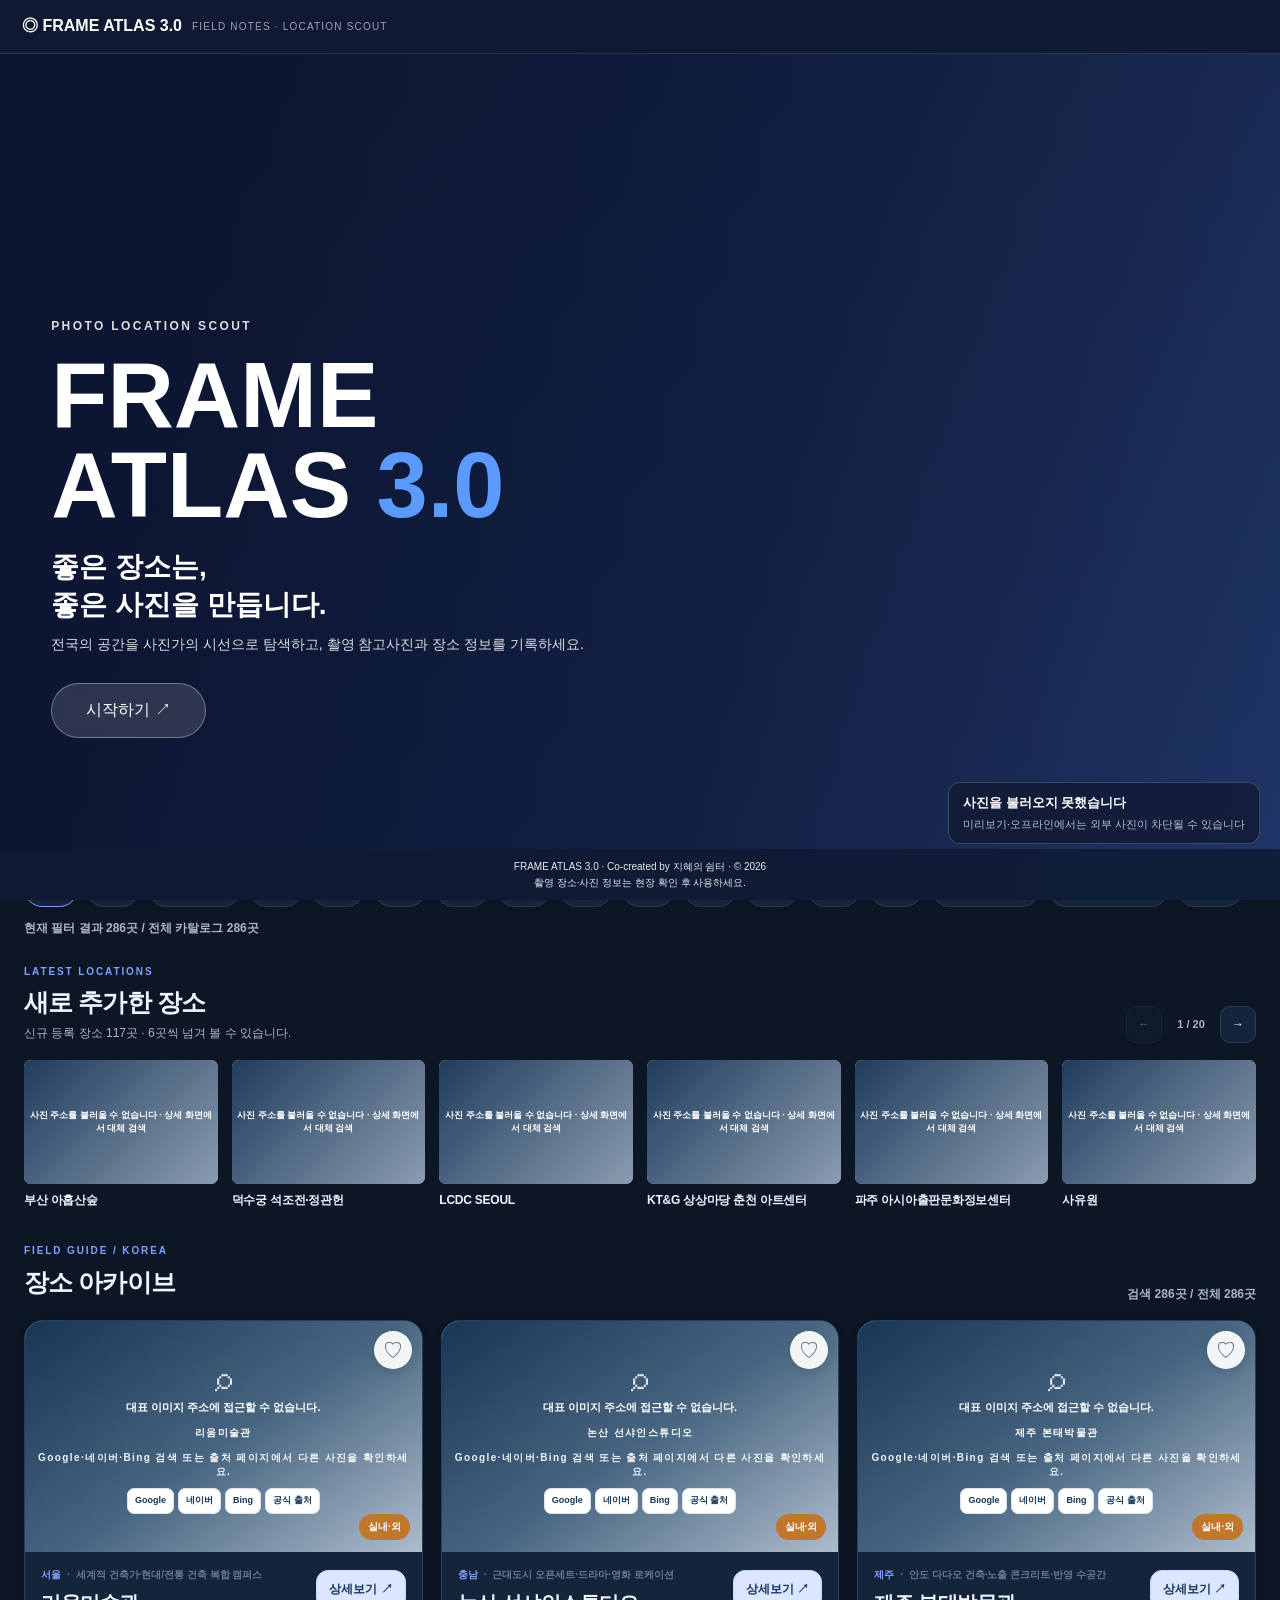
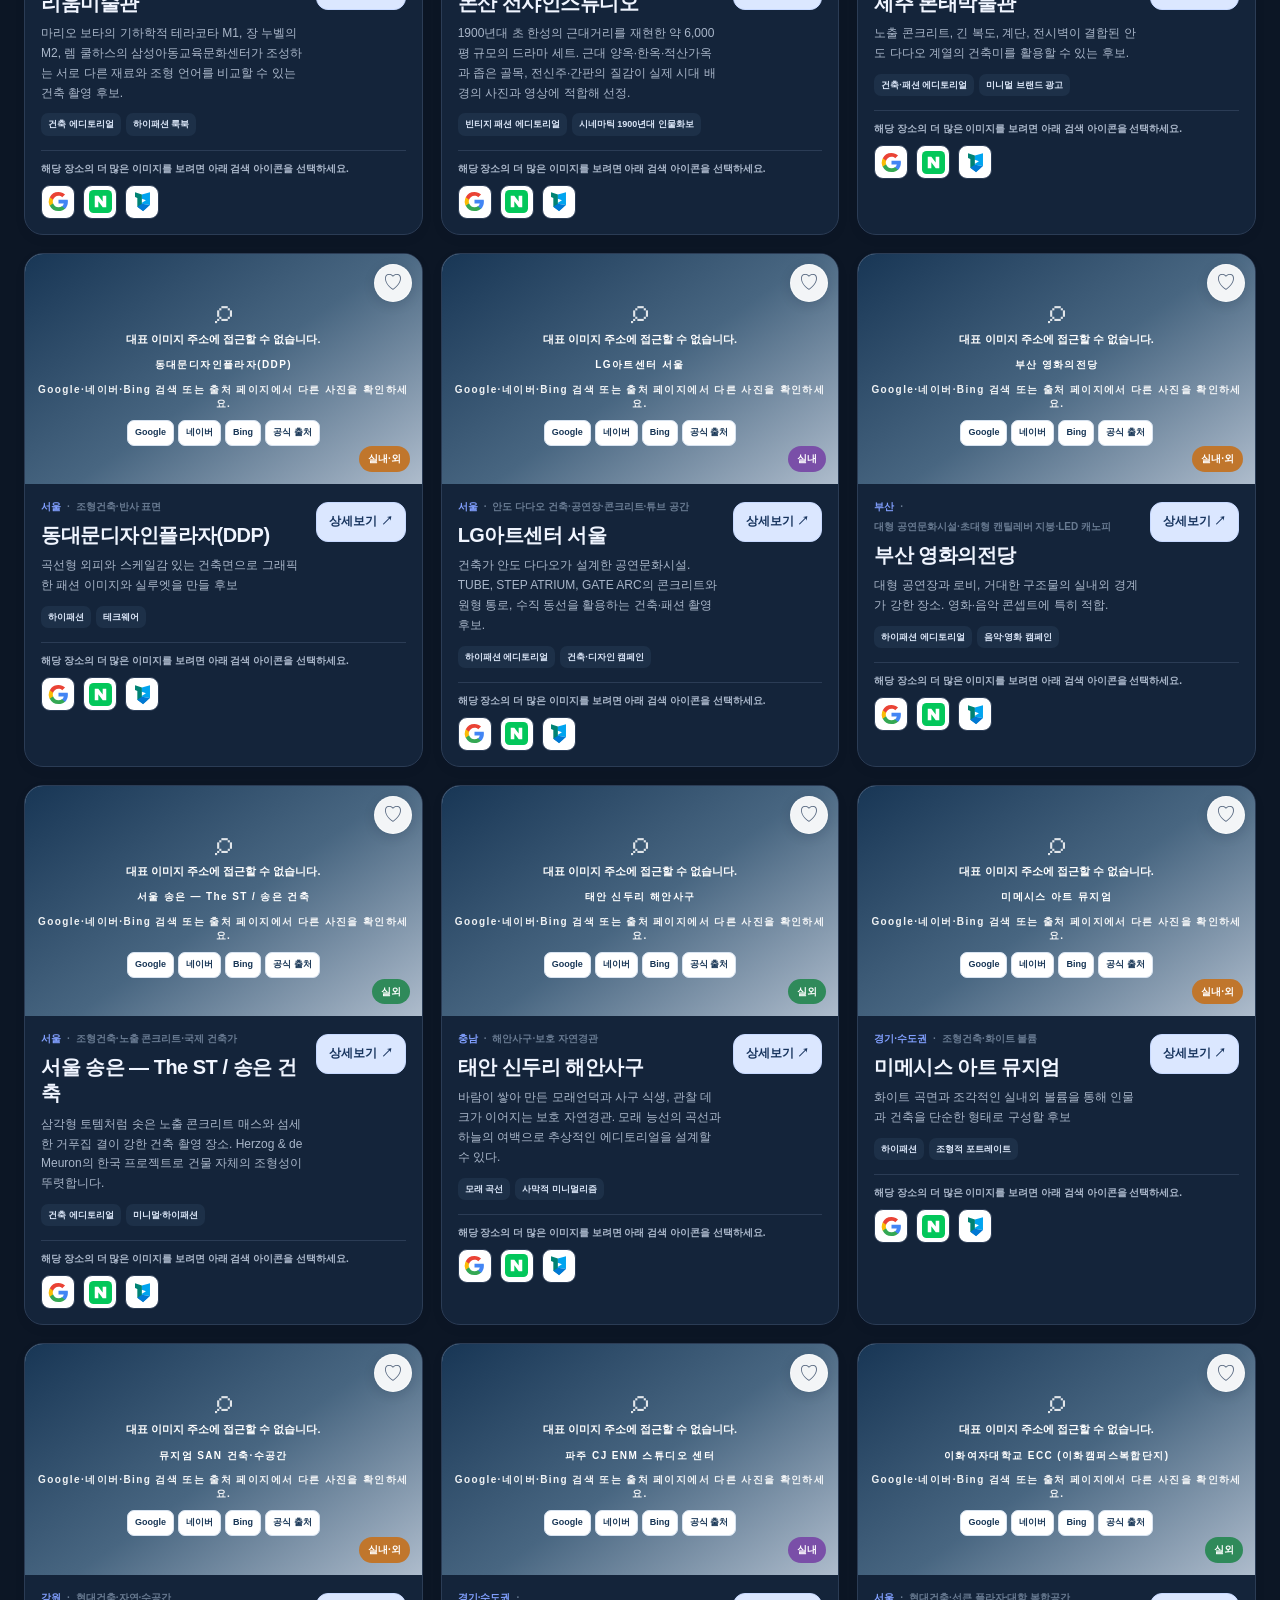
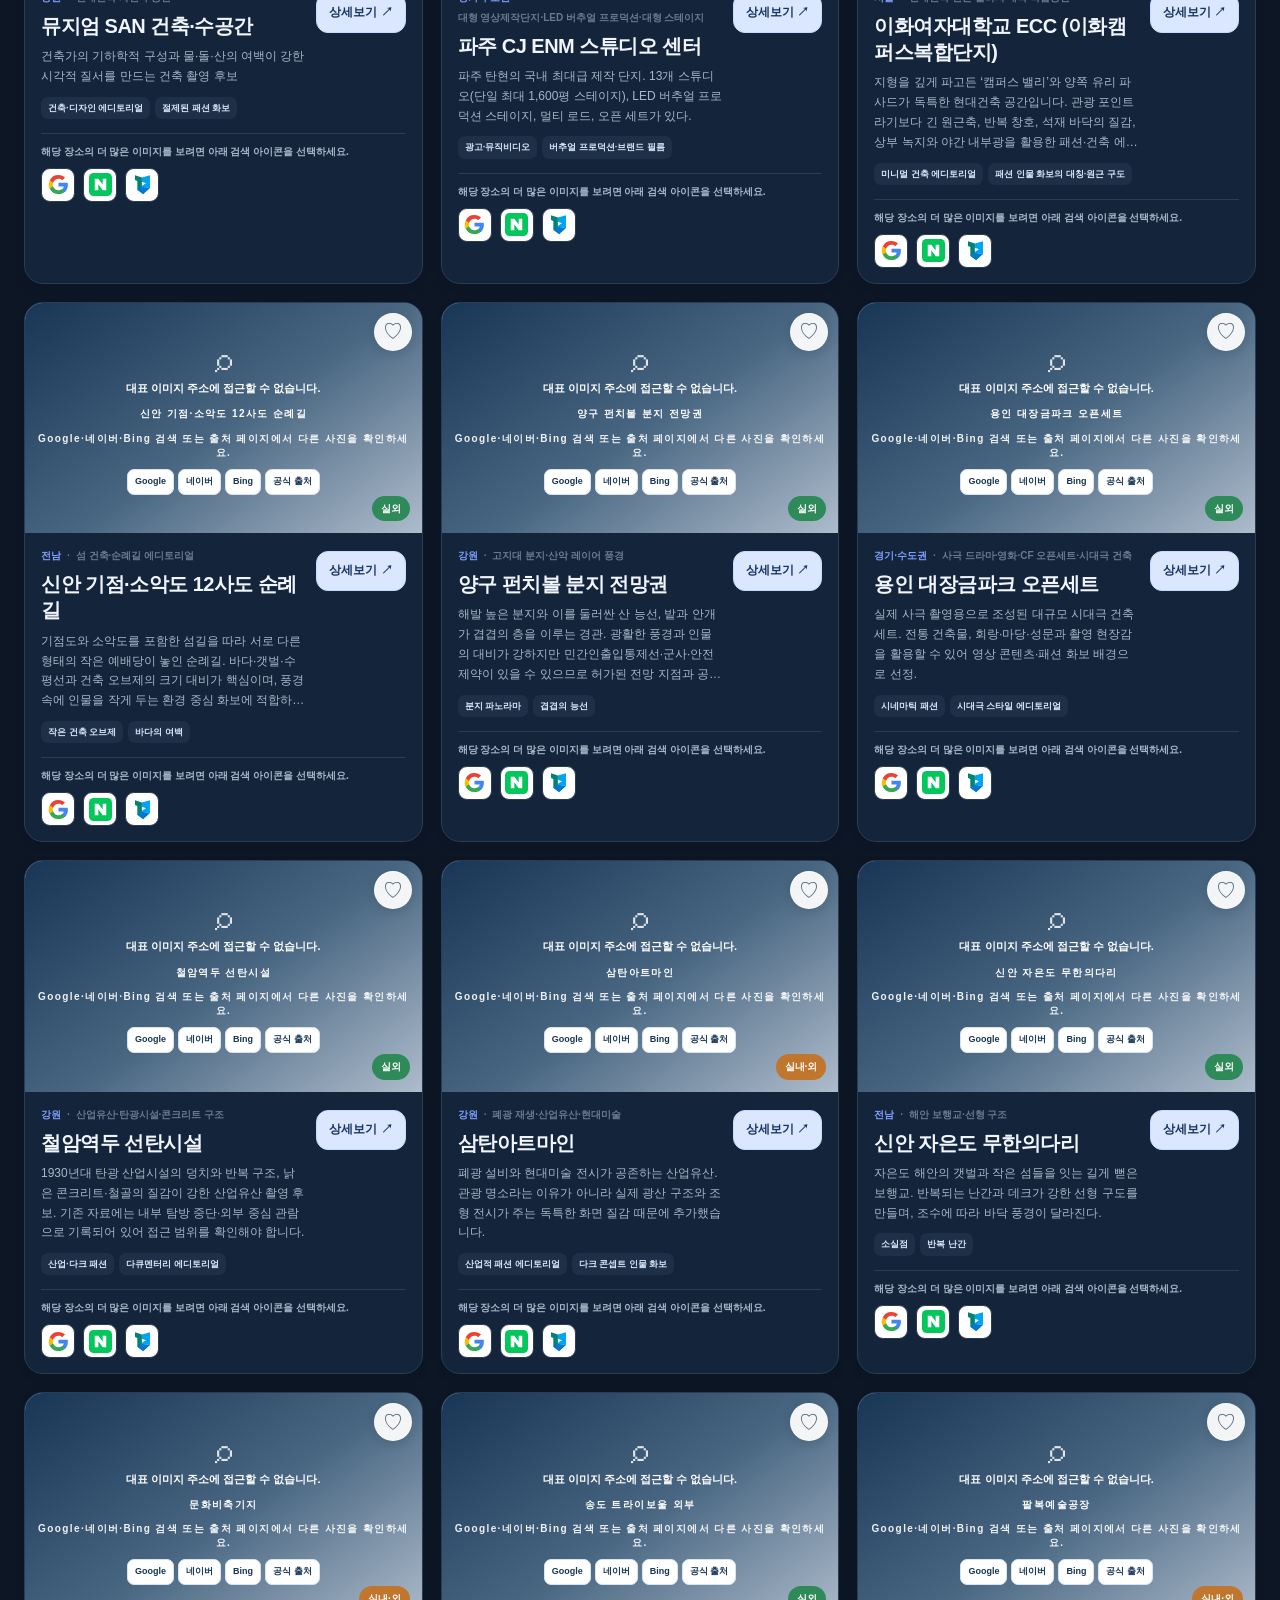
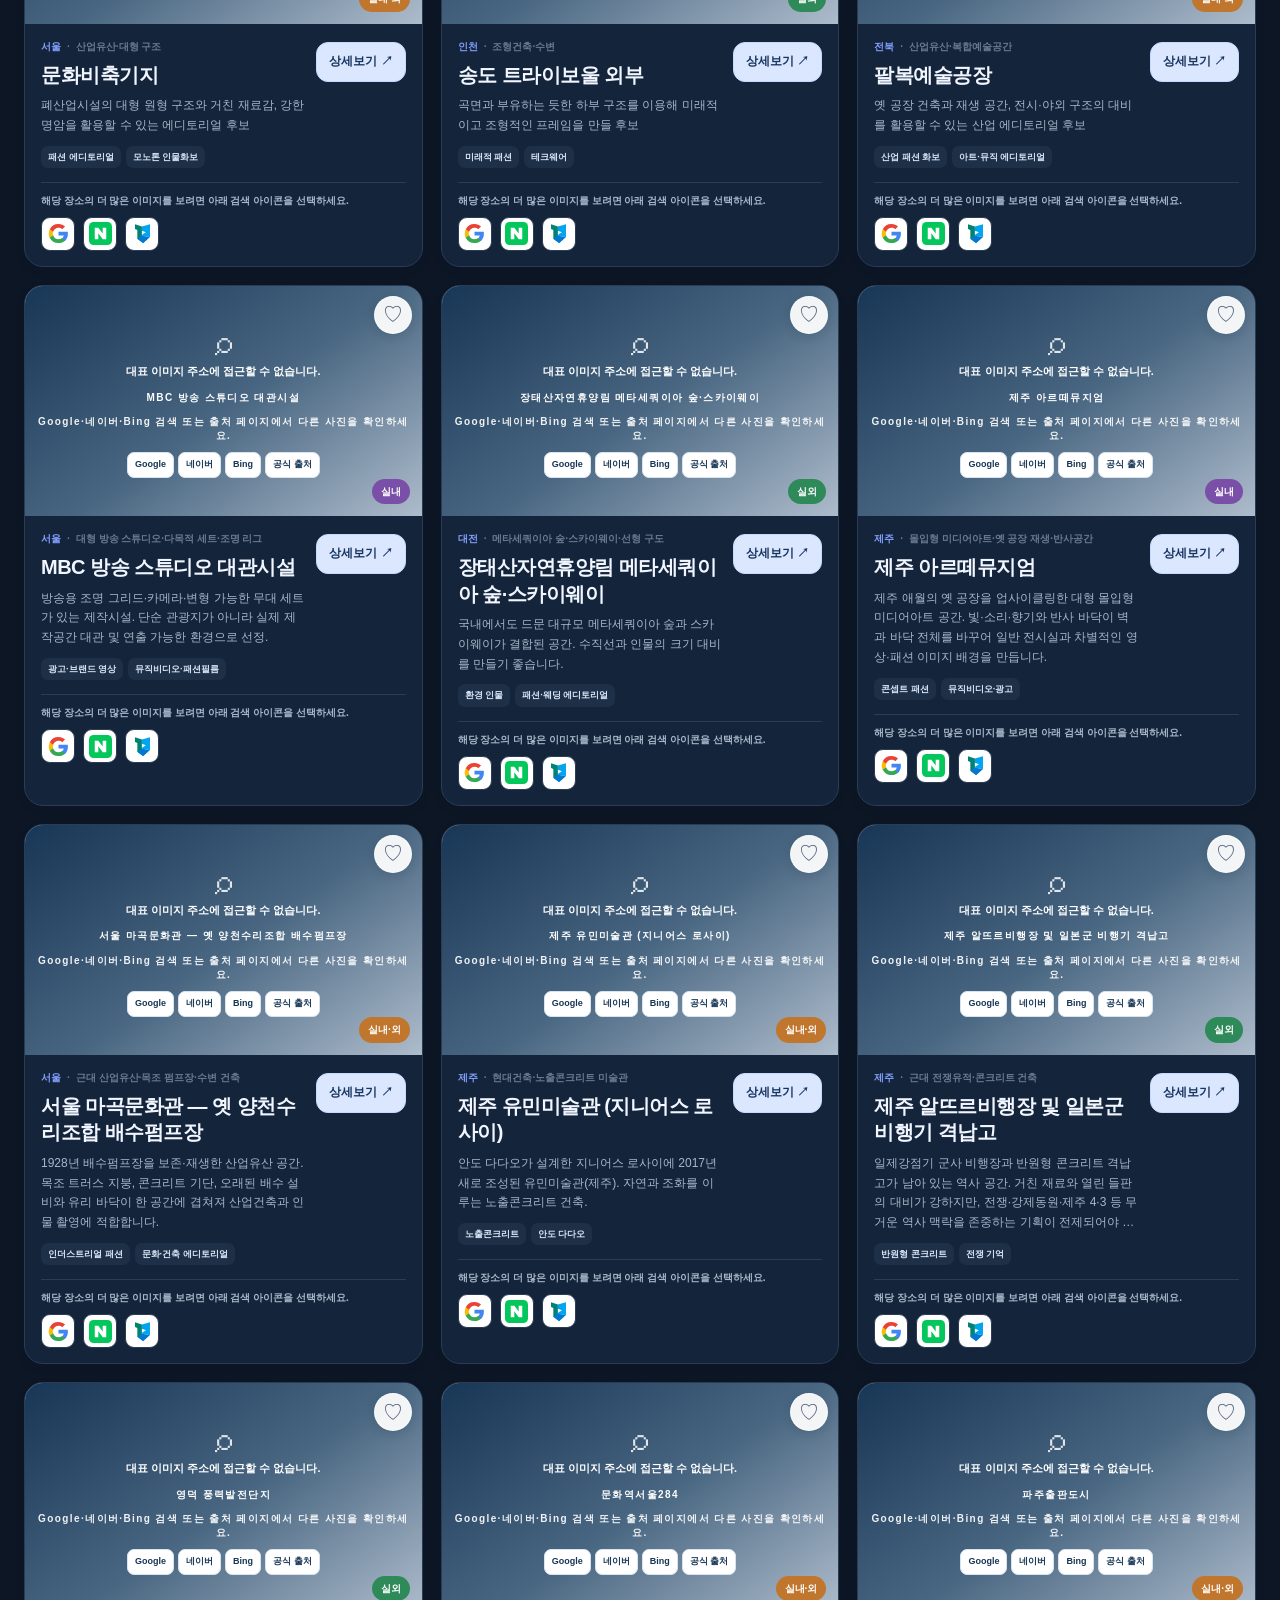
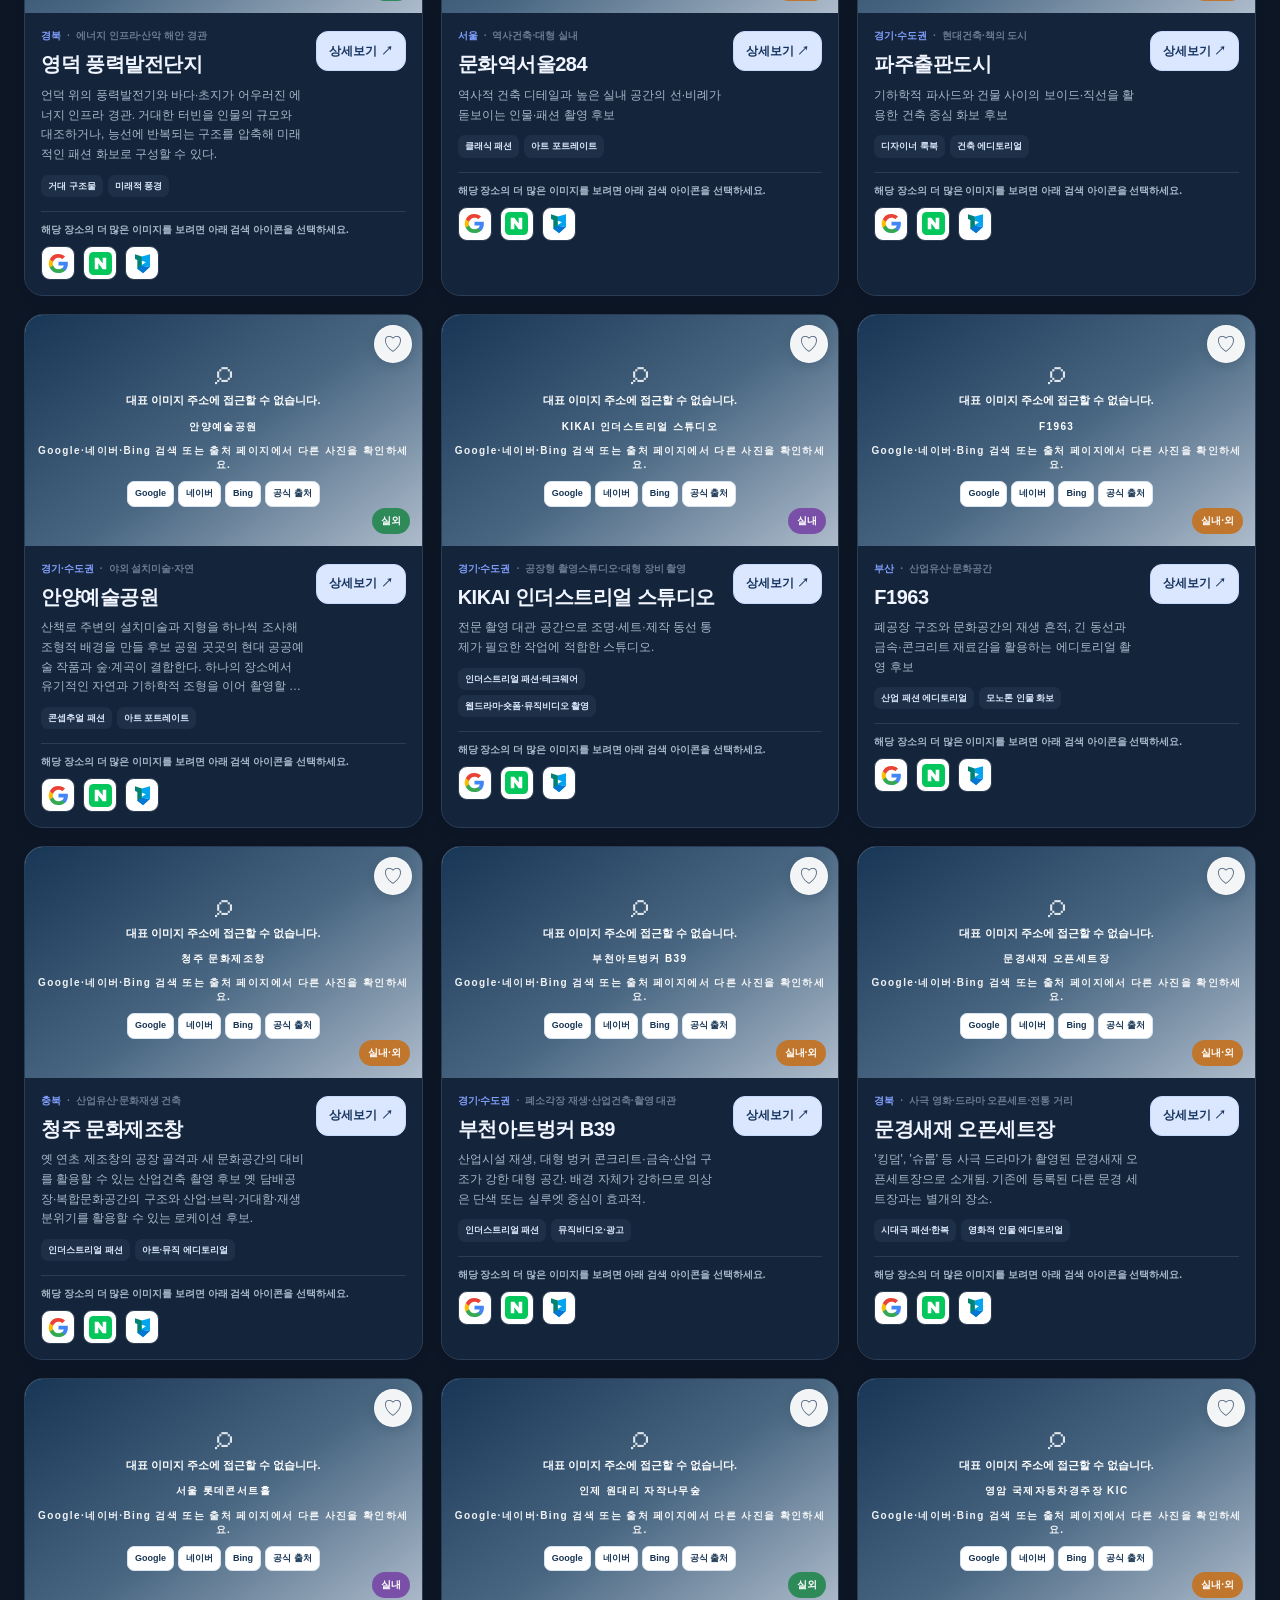
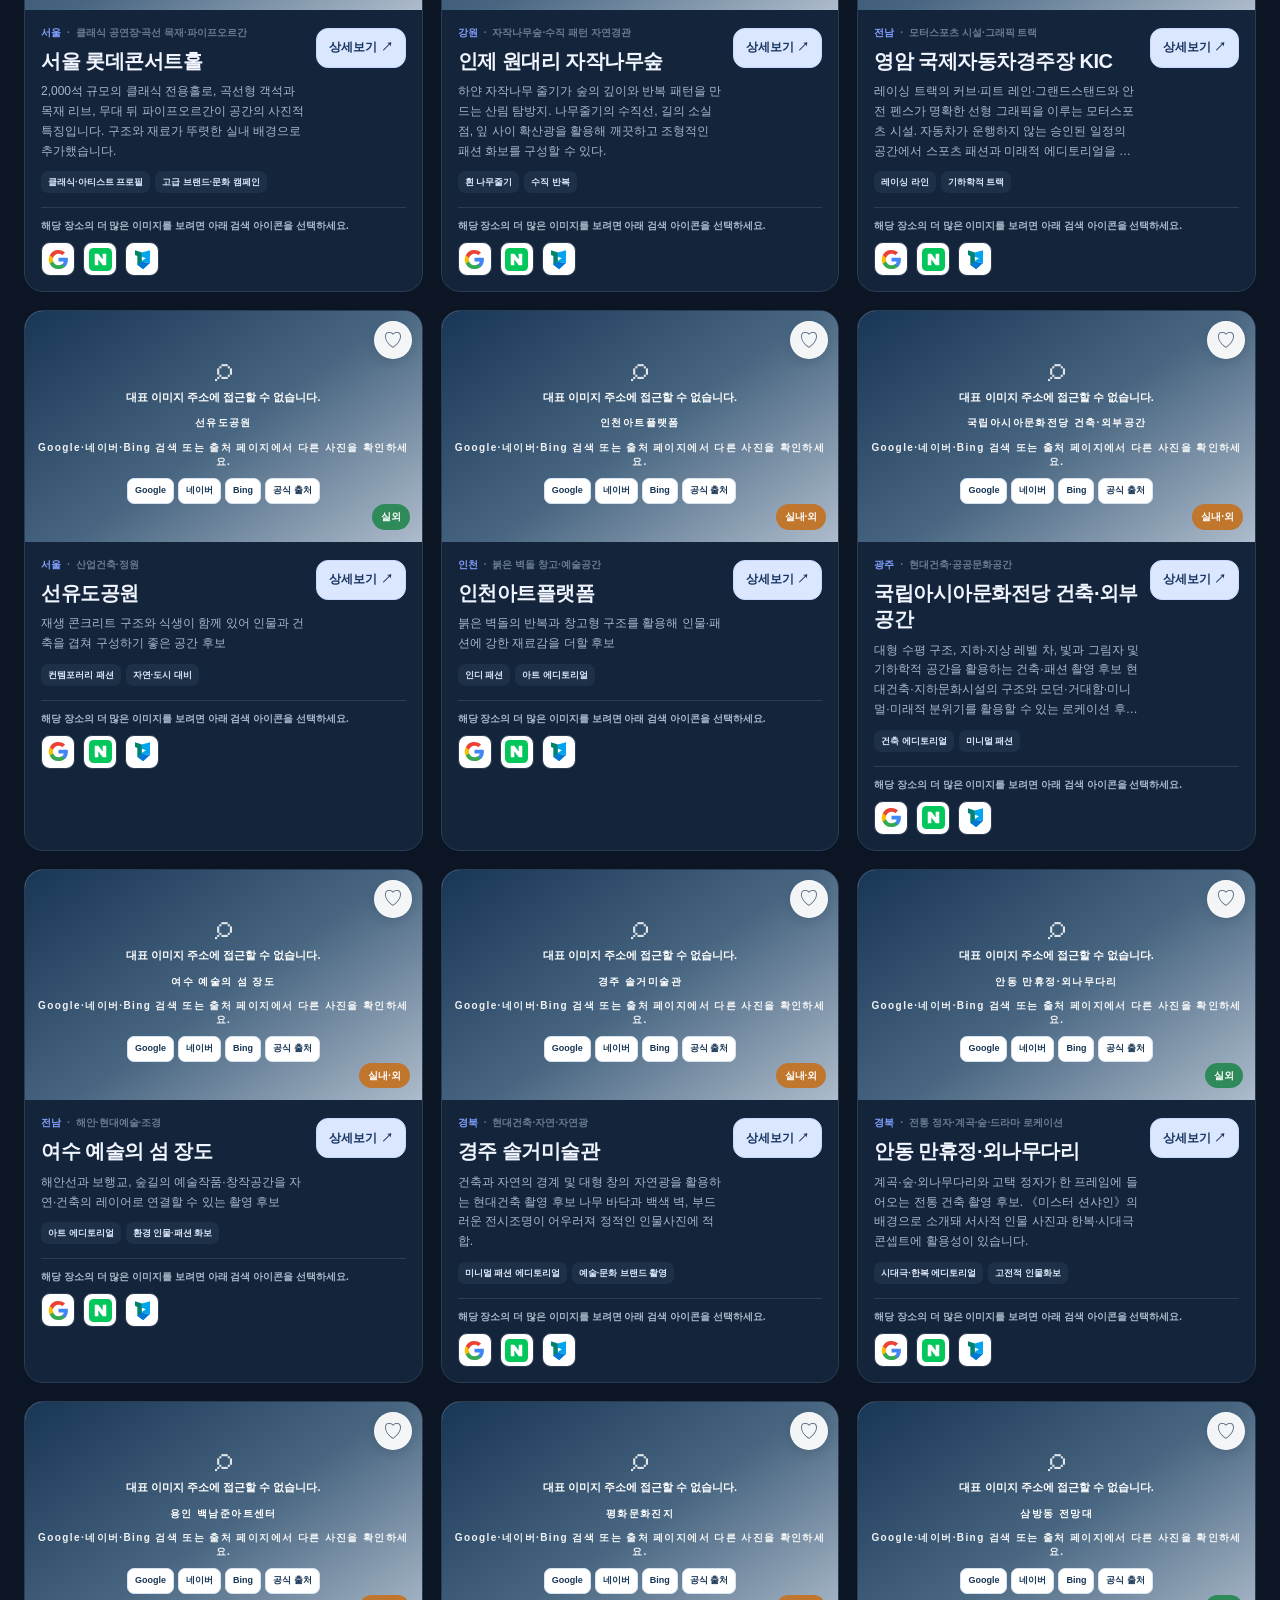
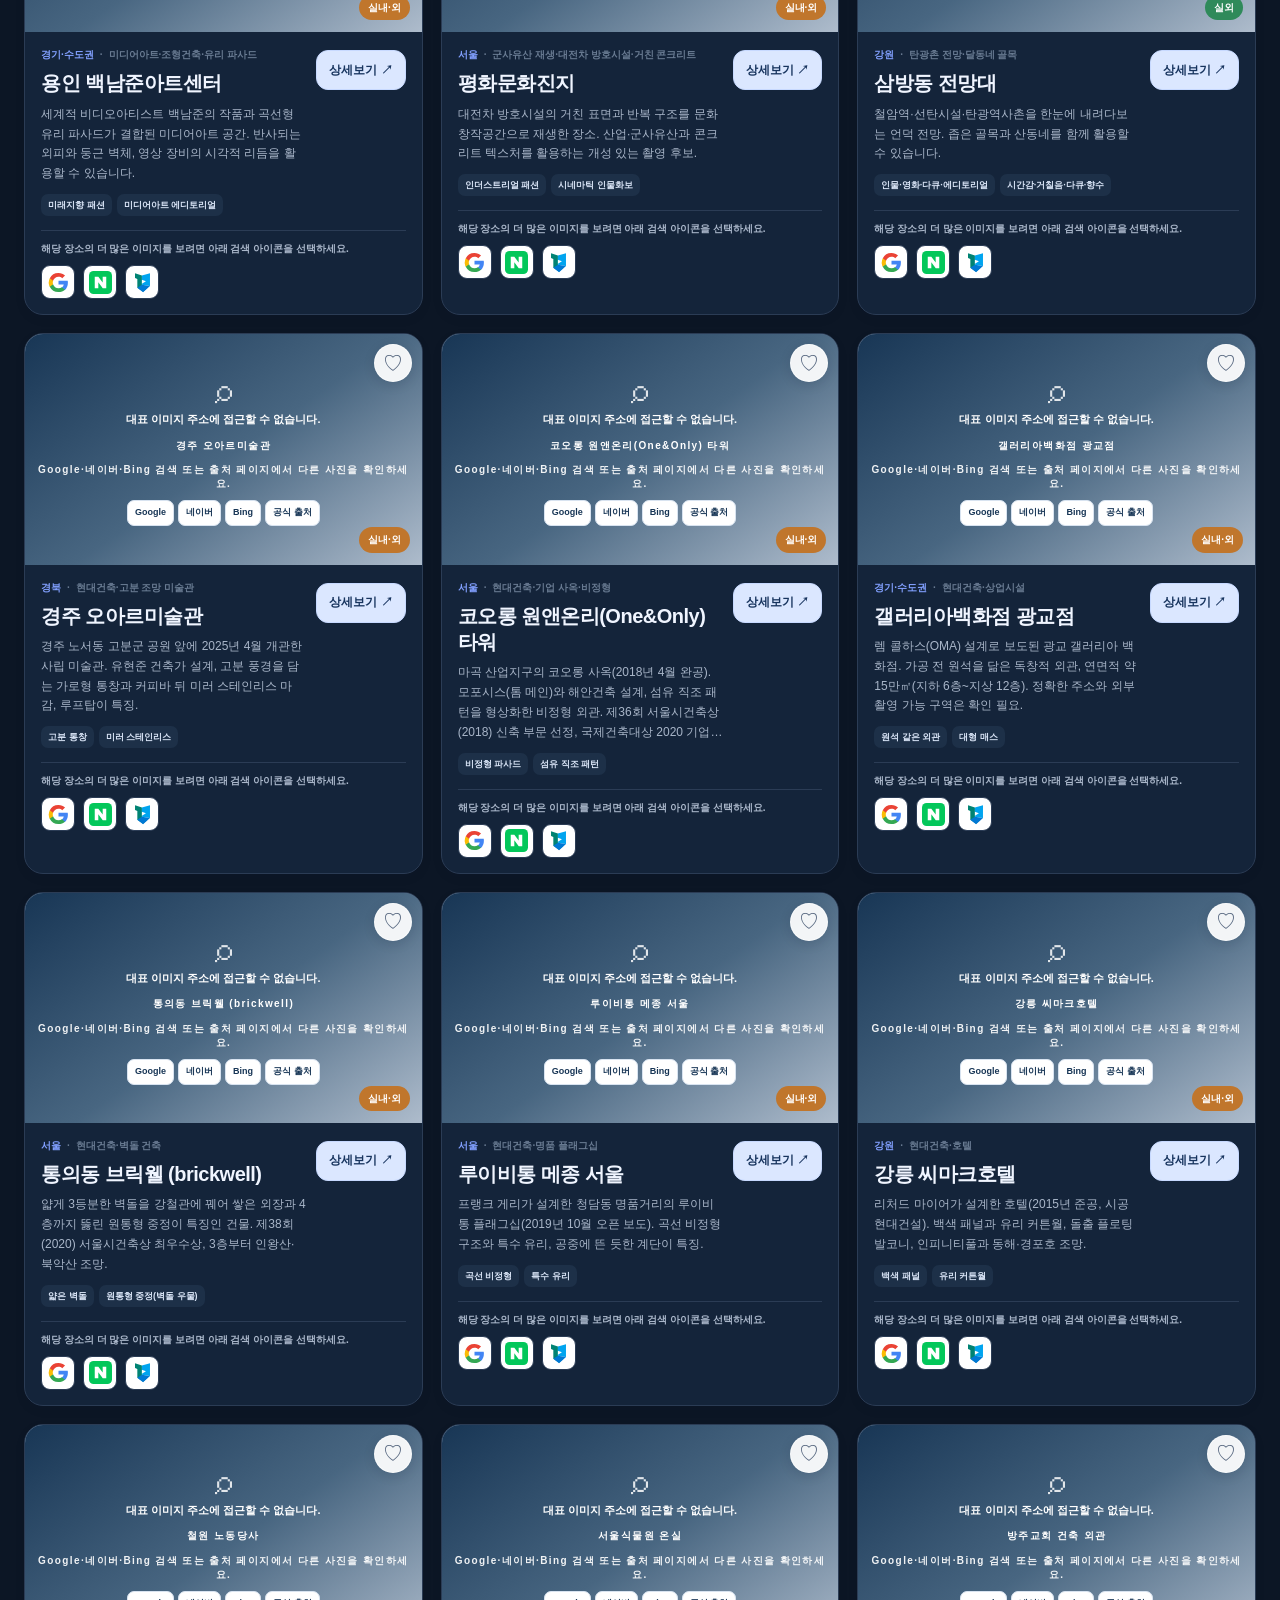
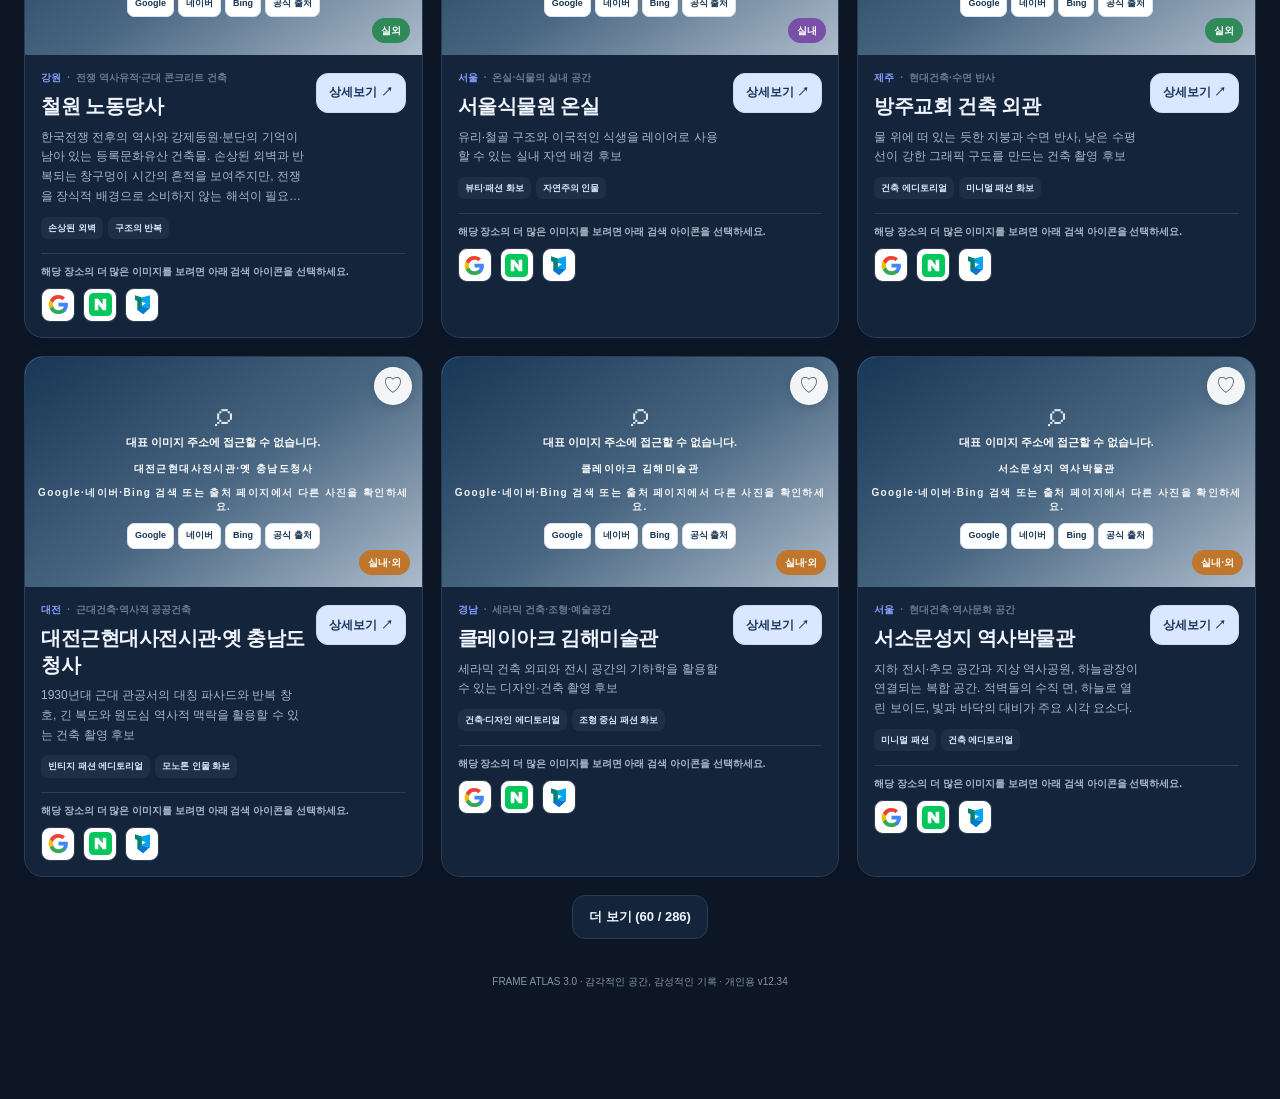
==== commit 06957eab: "Add files via upload" ====
--- a/index.html
+++ b/index.html
@@ -12,7 +12,7 @@
 .notice{margin:16px 0;background:#fff7e3;color:#77561c;border:1px solid #efddb0;padding:12px 15px;border-radius:12px;font-size:12px;line-height:1.7}.notice strong{margin-right:6px}.empty-state{padding:50px 20px;border:1px dashed #bdcadd;border-radius:18px;text-align:center;background:#fff}.empty-state h3{margin:4px 0 8px}.empty-state p{color:var(--muted);font-size:13px}
 /* DETAIL */
 .detail-top{padding-top:20px}.back-row{display:flex;justify-content:space-between;align-items:center;gap:10px;margin-bottom:14px}.back-link{background:#fff;border:1px solid var(--line);border-radius:12px;padding:10px 14px;font-size:12px;font-weight:900}.detail-hero{position:relative;min-height:310px;height:min(35vw,430px);border-radius:23px;overflow:hidden;background:linear-gradient(110deg,#0f2746,#53677b);color:white}.detail-hero>img{position:absolute;inset:0;width:100%;height:100%;object-fit:cover}.detail-photo-fallback{display:none;position:absolute;inset:0;align-items:center;justify-content:center;text-align:center;padding:24px;color:#eef4ff;background:radial-gradient(circle at 72% 18%,#536a82,transparent 30%),linear-gradient(135deg,#102847,#65758a)}.detail-photo-fallback strong{display:block;font-size:18px;margin-bottom:8px}.detail-photo-fallback span{font-size:12px;opacity:.88}.detail-hero-shade{position:absolute;inset:0;background:linear-gradient(90deg,rgba(6,22,43,.88),rgba(6,23,45,.22)),linear-gradient(0deg,rgba(6,19,39,.65),transparent 62%)}.detail-hero-copy{position:absolute;bottom:30px;left:clamp(22px,4vw,52px);right:20px;max-width:850px}.detail-hero h1{font-size:clamp(30px,4vw,52px);line-height:1.1;letter-spacing:-.04em;margin:12px 0 10px}.detail-hero p{font-size:14px;max-width:720px;color:#ecf3fc;line-height:1.7;margin:0}.detail-action-row{display:flex;align-items:center;gap:8px;flex-wrap:wrap;margin:16px 0}.detail-layout{display:grid;grid-template-columns:minmax(0,1.05fr) minmax(0,.95fr);gap:18px;align-items:start}.specific-focus{margin:10px 0 14px!important;padding:11px 13px;background:#f5f7fb;border-left:3px solid #8499c7;border-radius:0 10px 10px 0;font-size:12px!important;color:#53647b!important;line-height:1.75}.card-image-search{display:flex;align-items:center;gap:6px;flex-wrap:wrap;margin-top:10px;padding-top:9px;border-top:1px solid #eef2f7}.search-logo{display:block;width:20px;height:20px;object-fit:contain}.card-image-search a[data-search-link]{display:inline-flex;align-items:center;justify-content:center;width:32px;height:32px;border:1px solid var(--line);border-radius:8px;background:#fff}.card-image-search .search-label{font-size:9px;color:#8390a3;font-weight:800;margin-right:2px}.card-image-search a{font-size:10px;font-weight:800;color:#4f66a7;background:#f3f6fc;border:1px solid #e3e9f4;border-radius:7px;padding:5px 7px}.card-image-search a:hover{background:#e8efff}.shoot-plan-suggestion{display:block;font-size:10px;color:#8996a8;line-height:1.6;margin-top:4px;font-weight:500}.shoot-plan-controls{display:flex;justify-content:flex-end;margin:8px 0 2px}.cover-add-box{margin-top:14px;padding:14px;border:1px solid var(--line);background:#f8faff;border-radius:13px}.cover-add-box p{font-size:11px;color:#7c899c;margin:0 0 10px;line-height:1.65}.cover-add-grid{display:grid;grid-template-columns:1fr 1fr;gap:9px}.cover-add-grid .full{grid-column:1/-1}.cover-add-box .button-row{margin-top:9px}.gallery-caption .cover-select-btn{display:inline-flex;margin-top:8px;padding:6px 9px;font-size:10px;border-radius:8px;background:#102341;color:#fff;font-weight:800}.gallery-caption .cover-select-btn.is-cover{background:#dcece5;color:#246448;cursor:default}.gallery-caption .cover-select-btn:disabled{opacity:1}.detail-main,.detail-side{display:grid;gap:16px}.panel{background:var(--panel);border:1px solid var(--line);border-radius:18px;padding:20px;box-shadow:0 5px 18px rgba(16,35,65,.04)}.panel h2{font-size:18px;margin:0 0 13px;letter-spacing:-.025em}.panel h3{font-size:14px;margin:14px 0 8px}.panel p{font-size:13px;color:#52657c;line-height:1.8;margin:7px 0}.panel-kicker{font-size:10px;font-weight:900;letter-spacing:.17em;color:var(--accent);margin-bottom:6px}.feature-list{display:grid;grid-template-columns:repeat(2,minmax(0,1fr));gap:10px}.feature{padding:12px;background:#f4f7fc;border-radius:12px;border:1px solid #e5ebf4}.feature strong{display:block;font-size:12px;margin-bottom:4px}.feature p{margin:0;font-size:11px}.info-list{display:grid;grid-template-columns:115px minmax(0,1fr);gap:0;border-top:1px solid var(--line)}.info-list>div{padding:10px 0;border-bottom:1px solid var(--line);font-size:12px;overflow-wrap:anywhere}.info-label{color:var(--muted);font-weight:800}.info-value a{color:var(--accent);text-decoration:underline;text-underline-offset:2px}.gallery-grid{display:grid;grid-template-columns:repeat(2,minmax(0,1fr));gap:10px}.gallery-item{border:1px solid var(--line);border-radius:13px;overflow:hidden;background:#f8fafc}.gallery-img{height:145px;position:relative;background:linear-gradient(135deg,#dce5f1,#65768b)}.gallery-img img{width:100%;height:100%;object-fit:cover}.gallery-caption{padding:10px;font-size:11px;line-height:1.55}.gallery-caption strong{display:block;margin-bottom:4px}.gallery-caption p{margin:0 0 5px;font-size:10px}.gallery-caption a{color:var(--accent);font-weight:800}.search-links{display:flex;gap:8px;flex-wrap:wrap;margin-top:12px}.source-list{display:grid;gap:9px}.image-source-details{margin-top:6px;font-size:10px;color:var(--muted)}.image-source-details summary{cursor:pointer;font-weight:800;color:var(--accent)}.image-source-details p{font-size:10px;margin:5px 0;overflow-wrap:anywhere}.shoot-plan-details{margin-top:12px}.shoot-plan-details summary{cursor:pointer;font-weight:900;color:var(--navy);padding:8px 0}.shoot-plan-help{font-size:11px;color:var(--muted);line-height:1.65}.source-link{display:flex;align-items:start;gap:10px;padding:10px;border:1px solid var(--line);border-radius:11px}.source-link strong{display:block;font-size:12px}.source-link small{display:block;font-size:10px;color:var(--muted);overflow-wrap:anywhere;margin-top:3px}.checklist-group{margin:13px 0}.checklist-group h3{display:flex;align-items:center;gap:7px;margin:0 0 8px;font-size:13px}.check-row{display:flex;align-items:start;gap:9px;padding:8px 0;border-bottom:1px solid #edf1f6;font-size:12px;color:#52657c}.check-row input{margin-top:4px;accent-color:var(--accent)}.memo-actions{display:flex;justify-content:space-between;gap:8px;align-items:center;flex-wrap:wrap;margin-top:10px}.save-hint{font-size:10px;color:var(--muted)}.detail-bottom-return{position:fixed;bottom:86px;left:18px;z-index:25;background:var(--navy);color:white;border-radius:999px;padding:11px 16px;font-size:12px;font-weight:900;box-shadow:0 6px 22px #0d1f3e32}
-.candidate-place-context{margin:0 0 10px;padding:9px 11px;border:1px solid var(--line);border-radius:9px;background:var(--soft);font-size:11px;font-weight:800;color:var(--ink)}.candidate-place-context span{font-weight:600;color:var(--muted)}.gallery-place-context{display:block;margin:0 0 5px;font-size:9px;line-height:1.5;color:var(--accent);font-weight:800}.floating-top-button{position:fixed;right:18px;bottom:86px;z-index:26;border:1px solid #ffffff55;border-radius:999px;padding:11px 15px;background:var(--navy);color:#fff;font-size:12px;font-weight:900;box-shadow:0 6px 22px #0d1f3e32;cursor:pointer}.editorial-ref-card>a{display:block;position:relative;aspect-ratio:4/3;width:100%;height:auto;overflow:hidden;background:linear-gradient(135deg,#e5eaf2,#9eacbf)}.editorial-ref-image{object-position:center}.editorial-ref-image-fallback{line-height:1.75}
+.candidate-place-context{margin:0 0 10px;padding:9px 11px;border:1px solid var(--line);border-radius:9px;background:var(--soft);font-size:11px;font-weight:800;color:var(--ink)}.candidate-place-context span{font-weight:600;color:var(--muted)}.gallery-place-context{display:block;margin:0 0 5px;font-size:9px;line-height:1.5;color:var(--accent);font-weight:800}.floating-top-button{position:fixed;right:18px;bottom:86px;z-index:26;border:1px solid #ffffff55;border-radius:999px;padding:11px 15px;background:var(--navy);color:#fff;font-size:12px;font-weight:900;box-shadow:0 6px 22px #0d1f3e32;cursor:pointer}.editorial-ref-card>.editorial-ref-image-link{display:block;position:relative;aspect-ratio:4/3;width:100%;height:auto;overflow:hidden;background:linear-gradient(135deg,#e5eaf2,#9eacbf)}.editorial-ref-image{object-position:center}.editorial-ref-image-fallback{line-height:1.75}
 /* MAP, MORE, MODAL */
 .map-intro{background:var(--navy);color:white;border-radius:20px;padding:25px;display:flex;align-items:center;justify-content:space-between;gap:20px;margin:20px 0}.map-intro h2{margin:0;font-size:26px}.map-intro p{color:#d2dfef;margin:8px 0 0;font-size:13px}.map-list{display:grid;grid-template-columns:repeat(2,minmax(0,1fr));gap:12px}.map-card{display:flex;align-items:center;gap:13px;background:#fff;border:1px solid var(--line);border-radius:15px;padding:14px}.map-thumb{width:76px;height:76px;flex:0 0 76px;overflow:hidden;border-radius:12px;background:#dce5f0}.map-thumb img{width:100%;height:100%;object-fit:cover}.map-card h3{font-size:14px;margin:0 0 3px}.map-card p{font-size:11px;color:var(--muted);margin:0 0 8px}.map-card .link-row{display:flex;gap:7px;flex-wrap:wrap}.map-card .link-row a{font-size:10px;font-weight:900;color:var(--accent)}.more-grid{display:grid;grid-template-columns:repeat(2,minmax(0,1fr));gap:16px}.more-card{background:#fff;border:1px solid var(--line);border-radius:18px;padding:22px}.more-card h2{font-size:19px;margin:0 0 7px}.more-card p{font-size:12px;color:var(--muted);line-height:1.75}.button-row{display:flex;gap:8px;flex-wrap:wrap;margin-top:15px}.footer{margin:35px auto 110px;text-align:center;color:#8794a6;font-size:10px}.modal-overlay{position:fixed;inset:0;z-index:100;background:rgba(5,16,32,.58);display:none;align-items:center;justify-content:center;padding:16px}.modal-overlay.show{display:flex}.modal{width:min(760px,100%);max-height:min(90vh,900px);overflow:auto;border-radius:20px;background:#fff;box-shadow:0 25px 90px #06122661}.modal-head{position:sticky;top:0;background:#fff;border-bottom:1px solid var(--line);padding:18px 22px;display:flex;align-items:center;justify-content:space-between;z-index:3}.modal-head h2{font-size:18px;margin:0}.modal-close{width:35px;height:35px;border:1px solid var(--line);background:white;border-radius:10px;font-size:20px}.modal-body{padding:20px 22px}.form-grid{display:grid;grid-template-columns:repeat(2,minmax(0,1fr));gap:13px}.form-grid .full{grid-column:1/-1}.modal-footer{position:sticky;bottom:0;background:#fff;border-top:1px solid var(--line);padding:14px 22px;display:flex;justify-content:space-between;gap:8px;flex-wrap:wrap}.toast{position:fixed;left:50%;bottom:92px;z-index:120;transform:translateX(-50%) translateY(18px);opacity:0;pointer-events:none;background:#122540;color:white;padding:12px 18px;border-radius:999px;font-size:12px;font-weight:800;box-shadow:0 10px 30px #10234135;transition:.2s}.toast.show{opacity:1;transform:translateX(-50%) translateY(0)}.bottom-nav{display:none}
 body.dark{--bg:#0c1625;--panel:#14243a;--ink:#f0f5ff;--muted:#a9b6c9;--line:#2b3c55;--navy:#071426;--navy2:#233d61;--accent:#82a0ff;--purple:#a5a0ff;--soft:#223650;--shadow:0 12px 38px #0003}body.dark .topbar,body.dark .topnav,body.dark .search-panel,body.dark .location-card,body.dark .panel,body.dark .map-card,body.dark .more-card,body.dark .empty-state,body.dark .chip,body.dark .btn-outline,body.dark .input,body.dark .select,body.dark .textarea,body.dark .modal,body.dark .modal-head,body.dark .modal-footer{background:var(--panel);color:var(--ink)}body.dark .topbar,body.dark .topnav{background:#111f32ed}body.dark .card-body p,body.dark .section-head p,body.dark .result-count,body.dark .info-label,body.dark .map-card p,body.dark .more-card p{color:var(--muted)}body.dark .tag,body.dark .feature{background:#1d3048;color:#d9e4f6;border-color:#30425a}body.dark .input,body.dark .select,body.dark .textarea{border-color:#34445d}
@@ -55,8 +55,8 @@
 
 .editorial-ref-grid{display:grid;grid-template-columns:repeat(2,minmax(0,1fr));gap:12px;margin-top:13px}.editorial-ref-card{overflow:hidden;border:1px solid var(--line);border-radius:13px;background:var(--panel);min-width:0}.editorial-ref-image{position:absolute;inset:0;display:block;width:100%;height:100%;max-width:100%;max-height:100%;object-fit:cover;object-position:center;background:linear-gradient(135deg,#e5eaf2,#9eacbf);border:0;margin:0}.editorial-ref-image-fallback{display:none;position:absolute;inset:0;width:100%;height:100%;place-content:center;text-align:center;padding:12px;background:var(--soft);color:var(--muted);font-size:11px}.editorial-ref-copy{padding:12px}.editorial-ref-kicker{font-size:9px;letter-spacing:.04em;color:var(--accent);font-weight:900;text-transform:uppercase}.editorial-ref-copy h3{font-size:14px;margin:5px 0 3px;line-height:1.45}.editorial-ref-meta{font-size:10px;color:var(--muted);line-height:1.5}.editorial-ref-copy p{font-size:11px;line-height:1.7;margin:8px 0;color:var(--muted)}.editorial-ref-copy strong{color:var(--ink)}.editorial-ref-copy a{display:inline-block;margin-top:5px;font-size:11px;font-weight:900;color:var(--accent);text-decoration:underline;text-underline-offset:2px}.editorial-rights-note{border-top:1px solid var(--line);margin-top:9px!important;padding-top:8px;font-size:10px!important}.editorial-ref-alert{padding:10px 12px;background:var(--soft);border:1px solid var(--line);border-radius:11px;font-size:11px;color:var(--muted);line-height:1.7}.editorial-ref-type-row{display:flex;gap:4px;flex-wrap:wrap;margin-top:7px}.editorial-ref-type-row .tag{font-size:9px}
 
-.editorial-ref-copy a{margin-right:9px}.editorial-ref-card>a:focus-visible,.editorial-ref-copy a:focus-visible{outline:3px solid var(--accent);outline-offset:2px}.editorial-ref-image-fallback{min-height:0}
-.editorial-gallery-notice{display:flex;flex-wrap:wrap;align-items:center;gap:8px;margin:10px 0 14px;padding:11px 12px;border:1px solid var(--line);border-radius:11px;background:var(--soft);font-size:11px;line-height:1.65}.editorial-gallery-notice strong{color:var(--ink)}.editorial-gallery-notice p{flex-basis:100%;margin:0;color:var(--muted)}.editorial-gallery-notice a,.editorial-ref-links a{display:inline-flex;align-items:center;justify-content:center;gap:5px;padding:6px 9px;border:1px solid var(--line);border-radius:8px;background:var(--panel);color:var(--accent);font-size:10px;font-weight:850;text-decoration:none}.editorial-ref-links{display:flex;flex-wrap:wrap;gap:6px;margin:8px 0}.editorial-search-separator{margin-top:10px;padding-top:8px;border-top:1px dashed var(--line);font-size:10px;font-weight:900;color:var(--muted)}.editorial-ref-links a:first-child{background:var(--accent);color:white;border-color:var(--accent)}.editorial-ref-card>a{cursor:pointer}.editorial-ref-image-fallback{line-height:1.7}.editorial-ref-image-fallback strong{display:block;margin-bottom:4px;color:var(--ink)}@media(max-width:640px){.editorial-ref-grid{grid-template-columns:1fr}.editorial-ref-card>a{aspect-ratio:4/3}.editorial-ref-image{height:100%}.editorial-ref-links a{font-size:11px;padding:8px 10px}}
+.editorial-ref-copy a{margin-right:9px}.editorial-source-hint{display:block;margin:2px 0 6px;color:var(--muted);font-size:10px;line-height:1.5}.editorial-source-missing{display:inline-block;color:var(--muted);font-size:10px;font-weight:800}.editorial-ref-card>.editorial-ref-image-link:focus-visible,.editorial-ref-copy a:focus-visible{outline:3px solid var(--accent);outline-offset:2px}.editorial-ref-image-fallback{min-height:0}
+.editorial-gallery-notice{display:flex;flex-wrap:wrap;align-items:center;gap:8px;margin:10px 0 14px;padding:11px 12px;border:1px solid var(--line);border-radius:11px;background:var(--soft);font-size:11px;line-height:1.65}.editorial-gallery-notice strong{color:var(--ink)}.editorial-gallery-notice p{flex-basis:100%;margin:0;color:var(--muted)}.editorial-gallery-notice a,.editorial-ref-links a{display:inline-flex;align-items:center;justify-content:center;gap:5px;padding:6px 9px;border:1px solid var(--line);border-radius:8px;background:var(--panel);color:var(--accent);font-size:10px;font-weight:850;text-decoration:none}.editorial-ref-links{display:flex;flex-wrap:wrap;gap:6px;margin:8px 0}.editorial-search-separator{margin-top:10px;padding-top:8px;border-top:1px dashed var(--line);font-size:10px;font-weight:900;color:var(--muted)}.editorial-ref-links a:first-child{background:var(--accent);color:white;border-color:var(--accent)}.editorial-ref-card>a{cursor:pointer}.editorial-ref-image-fallback{line-height:1.7}.editorial-ref-image-fallback strong{display:block;margin-bottom:4px;color:var(--ink)}@media(max-width:640px){.editorial-ref-grid{grid-template-columns:1fr}.editorial-ref-card>.editorial-ref-image-link{aspect-ratio:4/3}.editorial-ref-image{height:100%}.editorial-ref-links a{font-size:11px;padding:8px 10px}}
 .editorial-category-panel{margin:12px 0 16px;padding:13px;border:1px solid var(--line);border-radius:12px;background:var(--panel)}.editorial-category-panel>strong{display:block;margin-bottom:7px}.editorial-category-panel p{font-size:11px;color:var(--muted);line-height:1.7;margin:7px 0}.editorial-category-chip-row{display:flex;flex-wrap:wrap;gap:7px}.editorial-category-chip{display:inline-flex;align-items:center;gap:5px;padding:7px 10px;border:1px solid var(--line);border-radius:999px;background:var(--soft);color:var(--ink);font-size:10px;font-weight:800;text-decoration:none}.editorial-category-chip.primary{background:var(--accent);color:#fff;border-color:var(--accent)}.editorial-category-action{display:inline-flex;margin-top:6px;padding:8px 10px;border-radius:8px;background:var(--soft);color:var(--accent);font-size:11px;font-weight:850;text-decoration:none}
 
 </style>
@@ -144,8 +144,8 @@
 <nav class="bottom-nav" id="bottomNav"><button data-view="home" class="active"><b>⌂</b>홈</button><button data-view="map"><b>⊙</b>지도</button><button data-view="search"><b>⌕</b>검색</button><button data-view="favorites"><b>♡</b>저장</button><button data-view="more"><b>•••</b>더보기</button></nav>
 <div class="modal-overlay" id="modalOverlay" role="dialog" aria-modal="true" aria-labelledby="modalTitle"><div class="modal"><div class="modal-head"><h2 id="modalTitle">장소 등록</h2><button class="modal-close" id="modalClose" aria-label="닫기">×</button></div><div class="modal-body" id="modalBody"></div><div class="modal-footer" id="modalFooter"></div></div></div>
 <div class="toast" id="toast"></div>
-<script src="places-200.js?v=12.32-photo-lock-1054"></script><script src="places-additions.js?v=12.32-photo-lock-1054"></script>
-<script src="assets/image-library.js?v=12.32-photo-lock-1054"></script><script src="assets/editorial-reference-library.js?v=12.32-photo-lock-1054"></script>
+<script src="places-200.js?v=12.34-editorial-integrated"></script><script src="places-additions.js?v=12.34-editorial-integrated"></script>
+<script src="assets/image-library.js?v=12.34-editorial-integrated"></script><script src="assets/editorial-reference-library.js?v=12.34-editorial-integrated"></script>
 <script>
 'use strict';
 const INITIAL_PLACES=[...((window.FRAME_ATLAS_DATA&&window.FRAME_ATLAS_DATA.places)||[]),...(window.FRAME_ATLAS_ADDITIONS||[])];
@@ -349,9 +349,9 @@
  return `<article class="location-card" data-place="${escapeHtml(p.id)}" tabindex="0" role="button" aria-label="${escapeHtml(p.name)} 상세 보기"><div class="card-photo">${imgHtml(p)}<span class="card-no">${String(i+1).padStart(3,'0')} / FIELD NOTE</span><button class="favorite-btn ${favd?'saved':''}" data-fav="${escapeHtml(p.id)}" aria-label="즐겨찾기 ${favd?'해제':'추가'}">${favd?'♥':'♡'}</button><span class="photo-tag">${escapeHtml(imageStatus)}</span>${ioLabel(p)?`<span class="io-badge io-${ioKind(p)}">${escapeHtml(ioLabel(p))}</span>`:''}</div><div class="card-body"><div class="card-content-row"><div class="card-info-copy"><div class="card-meta"><span class="card-region">${escapeHtml(p.region)}</span><span>·</span><span>${escapeHtml(p.category)}</span></div><h3>${escapeHtml(p.name)}</h3><p>${escapeHtml(cardText)}</p><div class="tag-row">${tags.map(t=>`<span class="tag">${escapeHtml(t)}</span>`).join('')}</div></div><div class="card-open-side"><button type="button" class="card-open" data-open="${escapeHtml(p.id)}">상세보기 ↗</button></div></div><div class="card-image-search-separator" aria-hidden="true"></div><div class="card-image-search" aria-label="${escapeHtml(p.name)} 이미지 검색"><span class="search-prompt">해당 장소의 더 많은 이미지를 보려면 아래 검색 아이콘을 선택하세요.</span><div class="card-search-icons"><a data-search-link href="${escapeHtml(searches.google)}" target="_blank" rel="noopener noreferrer" aria-label="Google 이미지 검색" title="Google 이미지 검색"><img class="search-logo" src="assets/logo-google.svg" alt="Google 로고"></a><a data-search-link href="${escapeHtml(searches.naver)}" target="_blank" rel="noopener noreferrer" aria-label="네이버 이미지 검색" title="네이버 이미지 검색"><img class="search-logo" src="assets/logo-naver.svg" alt="네이버 로고"></a><a data-search-link href="${escapeHtml(searches.bing)}" target="_blank" rel="noopener noreferrer" aria-label="Bing 이미지 검색" title="Bing 이미지 검색"><img class="search-logo" src="assets/logo-bing.svg" alt="Bing 로고"></a></div></div></div></article>`;
 }
 function recentItem(p,i){const urls=imageUrlsFor(p);const url=coverFor(p)||urls[0]||'';const fallbacks=urls.filter(u=>u!==url).slice(0,6);return `<button type="button" class="recent-item" data-place="${escapeHtml(p.id)}" aria-label="${escapeHtml(p.name)} 상세 보기"><span class="recent-thumb">${url?`<img loading="lazy" referrerpolicy="origin" src="${escapeHtml(url)}" data-fallback-mode="recent" data-fallback-urls="${escapeHtml(JSON.stringify(fallbacks))}" alt="${escapeHtml(p.name)} 대표사진" onload="scoutImageLoaded(this)" onerror="scoutImageError(this)" onloadstart="scoutImageWatch(this)"><span class="recent-thumb-fallback">사진 불러오는 중</span>`:`<span class="recent-thumb-fallback is-visible">사진 후보 없음</span>`}</span><span class="recent-name" title="${escapeHtml(p.name)}">${escapeHtml(p.name)}</span></button>`;}
-function renderHome(){view='home';currentId=null;const total=allPlaces();const filtered=filteredPlaces();const h=heroPlace();const recent=recentPlaces(total);const featured=filtered.slice(0,12);const heroUrls=imageUrlsFor(h);const heroCover=coverFor(h)||heroUrls[0]||'';document.getElementById('appContent').innerHTML=`<section class="hero ${heroCover?'':'hero-no-photo'}">${heroCover?`<img class="hero-photo" src="${escapeHtml(heroCover)}" data-fallback-mode="hero" data-fallback-urls="${imageUrlData(h,heroCover)}" alt="${escapeHtml(h?.name||'촬영 장소')} 현장 참고 사진" referrerpolicy="origin" onload="scoutImageLoaded(this)" onerror="scoutImageError(this)" onloadstart="scoutImageWatch(this)">`:''}<div class="hero-image-fallback" style="${heroCover?'display:none':'display:grid'}"><strong>${heroCover?'대표 장소 사진을 연결하는 중입니다.':'대표 장소 사진 후보가 아직 없습니다.'}</strong><span>사진이 열리지 않으면 장소명으로 다른 사진을 찾아볼 수 있습니다.</span></div><div class="hero-shade"></div><div class="hero-content"><div class="kicker">PHOTO LOCATION SCOUT · KOREA</div><h1>좋은 장면은<br><em>좋은 장소에서</em> <span class="hero-h1-tail">시작됩니다.</span></h1><p class="hero-copy">건축의 선과 빛의 방향, 재료의 질감, 공간이 만드는 분위기까지. 촬영을 위한 장소와 사진 후보를 한곳에서 찾고 기록하세요.</p><div class="hero-buttons"><button class="btn btn-primary" id="startExplore">시작하기 · 촬영 장소 탐색 ↗</button><button class="btn btn-outline" id="heroMap">⊕ 장소 지도 열기</button><button class="btn btn-outline" id="heroPhotoSearch">대표사진 다시 찾기</button></div><div class="hero-stats"><div class="stat"><strong>${total.length}</strong><small>촬영 장소</small></div><div class="stat"><strong>${total.filter(p=>coverFor(p)).length}</strong><small>사진 후보 연결</small></div><div class="stat"><strong>${state.favorites.length}</strong><small>내 저장 장소</small></div></div></div><div class="hero-location-caption"><small>오늘의 촬영 장소 후보</small><strong>${escapeHtml(h?.name||'장소를 선택하세요')}</strong><span>${escapeHtml(h?.region||'')} · 대표사진을 무작위로 선정했습니다</span></div></section><div class="notice"><strong>FRAME ATLAS 3.0 · v12.32</strong> 이 앱은 개인용 장소 발굴·촬영 기획 도구입니다. 공개·상업적 재배포 전 사진·출처 권한을 확인하세요. 즐겨찾기·메모는 이 기기에 따로 저장되며 PC와 iPhone은 자동 동기화하지 않습니다. 프로그램 업데이트 전에는 더보기에서 개인 기록 JSON을 백업하세요. 사용법은 상단 <b>매뉴얼</b>에서 볼 수 있습니다.</div>
+function renderHome(){view='home';currentId=null;const total=allPlaces();const filtered=filteredPlaces();const h=heroPlace();const recent=recentPlaces(total);const featured=filtered.slice(0,12);const heroUrls=imageUrlsFor(h);const heroCover=coverFor(h)||heroUrls[0]||'';document.getElementById('appContent').innerHTML=`<section class="hero ${heroCover?'':'hero-no-photo'}">${heroCover?`<img class="hero-photo" src="${escapeHtml(heroCover)}" data-fallback-mode="hero" data-fallback-urls="${imageUrlData(h,heroCover)}" alt="${escapeHtml(h?.name||'촬영 장소')} 현장 참고 사진" referrerpolicy="origin" onload="scoutImageLoaded(this)" onerror="scoutImageError(this)" onloadstart="scoutImageWatch(this)">`:''}<div class="hero-image-fallback" style="${heroCover?'display:none':'display:grid'}"><strong>${heroCover?'대표 장소 사진을 연결하는 중입니다.':'대표 장소 사진 후보가 아직 없습니다.'}</strong><span>사진이 열리지 않으면 장소명으로 다른 사진을 찾아볼 수 있습니다.</span></div><div class="hero-shade"></div><div class="hero-content"><div class="kicker">PHOTO LOCATION SCOUT · KOREA</div><h1>좋은 장면은<br><em>좋은 장소에서</em> <span class="hero-h1-tail">시작됩니다.</span></h1><p class="hero-copy">건축의 선과 빛의 방향, 재료의 질감, 공간이 만드는 분위기까지. 촬영을 위한 장소와 사진 후보를 한곳에서 찾고 기록하세요.</p><div class="hero-buttons"><button class="btn btn-primary" id="startExplore">시작하기 · 촬영 장소 탐색 ↗</button><button class="btn btn-outline" id="heroMap">⊕ 장소 지도 열기</button><button class="btn btn-outline" id="heroPhotoSearch">대표사진 다시 찾기</button></div><div class="hero-stats"><div class="stat"><strong>${total.length}</strong><small>촬영 장소</small></div><div class="stat"><strong>${total.filter(p=>coverFor(p)).length}</strong><small>사진 후보 연결</small></div><div class="stat"><strong>${state.favorites.length}</strong><small>내 저장 장소</small></div></div></div><div class="hero-location-caption"><small>오늘의 촬영 장소 후보</small><strong>${escapeHtml(h?.name||'장소를 선택하세요')}</strong><span>${escapeHtml(h?.region||'')} · 대표사진을 무작위로 선정했습니다</span></div></section><div class="notice"><strong>FRAME ATLAS 3.0 · v12.34</strong> 이 앱은 개인용 장소 발굴·촬영 기획 도구입니다. 공개·상업적 재배포 전 사진·출처 권한을 확인하세요. 즐겨찾기·메모는 이 기기에 따로 저장되며 PC와 iPhone은 자동 동기화하지 않습니다. 프로그램 업데이트 전에는 더보기에서 개인 기록 JSON을 백업하세요. 사용법은 상단 <b>매뉴얼</b>에서 볼 수 있습니다.</div>
 <section class="search-panel" id="searchPanel"><div class="field search-field"><label for="placeSearch">장소 검색하기</label><div class="search-input-wrap"><span class="search-glyph">⌕</span><input class="input" id="placeSearch" value="${escapeHtml(query)}" placeholder="장소명·지역·건축·촬영 분위기 검색"></div></div><div class="field"><label for="regionSelect">지역</label><select class="select" id="regionSelect"><option>전체</option>${REGION_LIST.map(r=>`<option ${regionFilter===r?'selected':''}>${r}</option>`).join('')}</select></div><div class="field"><label for="spaceSelect">공간 유형</label><select class="select" id="spaceSelect">${SPACE_OPTIONS.map(x=>`<option ${spaceFilter===x?'selected':''}>${x}</option>`).join('')}</select></div><div class="field"><label for="moodSelect">촬영 분위기</label><select class="select" id="moodSelect">${MOOD_OPTIONS.map(x=>`<option ${moodFilter===x?'selected':''}>${x}</option>`).join('')}</select></div></section>
-<div class="search-footer" id="searchFooter"><div class="chip-row">${SEARCH_REGION_GROUPS.map(r=>`<button class="chip ${regionFilter===r?'active':''}" data-region="${r}">${r}</button>`).join('')}<button class="chip ${imageFilter==='사진 후보 있음'?'active':''}" data-image-filter="사진 후보 있음">사진 후보 있음</button><button class="chip ${imageFilter==='이미지 검색 필요'?'active':''}" data-image-filter="이미지 검색 필요">이미지 검색 필요</button><button class="chip" id="clearFilters">초기화</button></div><span class="result-count">현재 필터 결과 <b>${filtered.length}</b>곳 / 전체 카탈로그 <b>${total.length}</b>곳</span></div>${recent.length&&recentSectionVisible()?`<div id="recentSectionHost">${recentSectionMarkup(recent)}</div>`:`<div id="recentSectionHost"></div>`}<section class="section" id="archiveSection">${archiveContentMarkup(filtered,total)}</section><footer class="footer">FRAME ATLAS 3.0 · 감각적인 공간, 감성적인 기록 · 개인용 v12.32</footer>`;
+<div class="search-footer" id="searchFooter"><div class="chip-row">${SEARCH_REGION_GROUPS.map(r=>`<button class="chip ${regionFilter===r?'active':''}" data-region="${r}">${r}</button>`).join('')}<button class="chip ${imageFilter==='사진 후보 있음'?'active':''}" data-image-filter="사진 후보 있음">사진 후보 있음</button><button class="chip ${imageFilter==='이미지 검색 필요'?'active':''}" data-image-filter="이미지 검색 필요">이미지 검색 필요</button><button class="chip" id="clearFilters">초기화</button></div><span class="result-count">현재 필터 결과 <b>${filtered.length}</b>곳 / 전체 카탈로그 <b>${total.length}</b>곳</span></div>${recent.length&&recentSectionVisible()?`<div id="recentSectionHost">${recentSectionMarkup(recent)}</div>`:`<div id="recentSectionHost"></div>`}<section class="section" id="archiveSection">${archiveContentMarkup(filtered,total)}</section><footer class="footer">FRAME ATLAS 3.0 · 감각적인 공간, 감성적인 기록 · 개인용 v12.34</footer>`;
 wireHome();updateNavigation();}
 function wireRecentPager(){document.getElementById('recentPrev')?.addEventListener('click',()=>{recentPage=Math.max(0,recentPage-1);const host=document.getElementById('recentSectionHost');if(host)host.innerHTML=recentSectionMarkup(recentPlaces());wireRecentPager();});document.getElementById('recentNext')?.addEventListener('click',()=>{recentPage=Math.min(Math.max(0,Math.ceil(recentPlaces().length/RECENT_PAGE_SIZE)-1),recentPage+1);const host=document.getElementById('recentSectionHost');if(host)host.innerHTML=recentSectionMarkup(recentPlaces());wireRecentPager();});}
 function wireHome(){wireRecentPager();const q=document.getElementById('placeSearch');if(q){let composing=false;const queueUpdate=(delay=140)=>{clearTimeout(searchUpdateTimer);searchUpdateTimer=setTimeout(()=>{searchUpdateTimer=null;updateHomeResults();},delay);};q.setAttribute('inputmode','search');q.setAttribute('autocomplete','off');q.setAttribute('autocapitalize','off');q.setAttribute('autocorrect','off');q.setAttribute('spellcheck','false');q.setAttribute('enterkeyhint','search');q.addEventListener('compositionstart',()=>{composing=true;clearTimeout(searchUpdateTimer);});q.addEventListener('compositionend',()=>{composing=false;query=String(q.value||'').normalize('NFC');queueUpdate(20);});q.addEventListener('input',e=>{query=String(q.value||'').normalize('NFC');if(composing||e.isComposing)return;queueUpdate(140);});}document.getElementById('regionSelect')?.addEventListener('change',e=>{regionFilter=e.target.value;renderHome();});document.getElementById('spaceSelect')?.addEventListener('change',e=>{spaceFilter=e.target.value;renderHome();});document.getElementById('moodSelect')?.addEventListener('change',e=>{moodFilter=e.target.value;renderHome();});document.querySelectorAll('[data-region]').forEach(b=>b.addEventListener('click',()=>{regionFilter=b.dataset.region;renderHome();}));document.querySelectorAll('[data-image-filter]').forEach(b=>b.addEventListener('click',()=>{imageFilter=imageFilter===b.dataset.imageFilter?'전체':b.dataset.imageFilter;renderHome();}));document.getElementById('clearFilters')?.addEventListener('click',resetFilters);document.getElementById('emptyReset')?.addEventListener('click',resetFilters);document.getElementById('startExplore')?.addEventListener('click',()=>{document.getElementById('searchPanel')?.scrollIntoView({behavior:'smooth'});setTimeout(()=>document.getElementById('placeSearch')?.focus(),300);});document.getElementById('heroMap')?.addEventListener('click',()=>renderMap());document.getElementById('heroPhotoSearch')?.addEventListener('click',()=>{const hp=heroPlace();if(hp)openExternal(imageSearchLinks(hp).naver);});}
@@ -360,11 +360,9 @@
 function restoreListContext(ctx){query=ctx.query??query;regionFilter=ctx.regionFilter??regionFilter;spaceFilter=ctx.spaceFilter??spaceFilter;moodFilter=ctx.moodFilter??moodFilter;imageFilter=ctx.imageFilter??imageFilter;listLimit=ctx.listLimit||60;listSig=[query,regionFilter,spaceFilter,moodFilter,imageFilter].join('|');recentPage=ctx.recentPage||0;}
 function restoreScrollContext(ctx){requestAnimationFrame(()=>requestAnimationFrame(()=>{let target=null;if(ctx.anchorId&&ctx.anchorKind){target=[...document.querySelectorAll('[data-place]')].find(el=>el.dataset.place===ctx.anchorId&&el.classList.contains(ctx.anchorKind));}if(target&&Number.isFinite(ctx.anchorTop))window.scrollTo(0,Math.max(0,window.scrollY+target.getBoundingClientRect().top-ctx.anchorTop));else window.scrollTo(0,Math.max(0,Number(ctx.scrollY)||0));}));}
 function goBack(){const ctx={...lastListState};restoreListContext(ctx);const v=ctx.view==='detail'?'home':ctx.view||'home';if(v==='home')renderHome();else if(v==='favorites')renderFavorites();else if(v==='map')renderMap();else renderMore();restoreScrollContext(ctx);}
-function editorialSearchUrl(engine,title){const q=encodeURIComponent(`${title||'fashion editorial'} 패션 화보 모델 전신 인물 의상 착장 스타일링 fashion editorial model full-body outfit styling person in location`);if(engine==='naver')return `https://search.naver.com/search.naver?where=image&query=${q}`;if(engine==='bing')return `https://www.bing.com/images/search?q=${q}`;return `https://www.google.com/search?tbm=isch&q=${q}`;}
-function editorialReferenceImageError(img){try{const urls=JSON.parse(img.dataset.editorialUrls||'[]');let idx=Number(img.dataset.editorialIndex||0)+1;while(idx<urls.length&&(!urls[idx]||urls[idx]===img.src))idx++;if(idx<urls.length){img.dataset.editorialIndex=String(idx);img.src=urls[idx];return;}}catch(e){}img.style.display='none';const fallback=img.nextElementSibling;if(fallback){fallback.style.display='grid';fallback.innerHTML='사진 미리보기를 불러오지 못했습니다.<br><b>아래 이미지 검색 버튼</b>으로 같은 화보의 사진을 확인하세요.';}}
-function classifyEditorialCategories(p){const defs=window.FRAME_ATLAS_EDITORIAL_CATEGORIES||[];if(Array.isArray(p.editorialCategoryIds)&&p.editorialCategoryIds.length)return p.editorialCategoryIds;const core=(String(p.name||'')+' '+String(p.category||'')).toLowerCase();const visual=[...(p.moodTags||[]),...(p.visualStrengths||[]),...(p.bestConcepts||[])].join(' ').toLowerCase();const desc=[p.summary,p.photoProfile,p.notes,p.editorialVisualFocus,...(p.searchTerms||[])].filter(Boolean).join(' ').toLowerCase();const ranked=defs.map(c=>{let score=0;for(const kw of (c.keywords||[])){const k=String(kw).toLowerCase();if(!k)continue;if(core.includes(k))score+=4;else if(visual.includes(k))score+=2;else if(desc.includes(k))score+=1;}return {id:c.id,score};}).sort((a,b)=>b.score-a.score);if(!ranked.length||ranked[0].score<1)return ['mixed-context-review'];const out=[ranked[0].id];for(const x of ranked.slice(1)){if(out.length>=3)break;if(x.score>=3&&x.score>=ranked[0].score*.38)out.push(x.id);}return out;}
+function editorialReferenceImageLoaded(img){const a=img.closest('.editorial-ref-image-link');const original=a?.dataset.sourceUrl||a?.getAttribute('data-source-url');if(a&&original)a.href=original;}function editorialReferenceImageError(img){try{const urls=JSON.parse(img.dataset.editorialUrls||'[]');let idx=Number(img.dataset.editorialIndex||0)+1;while(idx<urls.length&&(!urls[idx]||urls[idx]===img.src))idx++;if(idx<urls.length){img.dataset.editorialIndex=String(idx);img.src=urls[idx];return;}}catch(e){}img.style.display='none';const fallback=img.nextElementSibling;if(fallback){fallback.style.display='grid';fallback.innerHTML='사진 미리보기를 불러오지 못했습니다.<br><b>아래 발행처 원문 링크에서 더 많은 사진을 확인하세요.</b>';}}function classifyEditorialCategories(p){const defs=window.FRAME_ATLAS_EDITORIAL_CATEGORIES||[];if(Array.isArray(p.editorialCategoryIds)&&p.editorialCategoryIds.length)return p.editorialCategoryIds;const core=(String(p.name||'')+' '+String(p.category||'')).toLowerCase();const visual=[...(p.moodTags||[]),...(p.visualStrengths||[]),...(p.bestConcepts||[])].join(' ').toLowerCase();const desc=[p.summary,p.photoProfile,p.notes,p.editorialVisualFocus,...(p.searchTerms||[])].filter(Boolean).join(' ').toLowerCase();const ranked=defs.map(c=>{let score=0;for(const kw of (c.keywords||[])){const k=String(kw).toLowerCase();if(!k)continue;if(core.includes(k))score+=4;else if(visual.includes(k))score+=2;else if(desc.includes(k))score+=1;}return {id:c.id,score};}).sort((a,b)=>b.score-a.score);if(!ranked.length||ranked[0].score<1)return ['mixed-context-review'];const out=[ranked[0].id];for(const x of ranked.slice(1)){if(out.length>=3)break;if(x.score>=3&&x.score>=ranked[0].score*.38)out.push(x.id);}return out;}
 function editorialCategorySearchUrl(engine,query){const q=encodeURIComponent(`${String(query||'fashion editorial reference')} 패션 화보 모델 전신 인물 의상 착장 스타일링 fashion editorial model full-body outfit styled photography`);return engine==='naver'?`https://search.naver.com/search.naver?where=image&query=${q}`:engine==='bing'?`https://www.bing.com/images/search?q=${q}`:`https://www.google.com/search?tbm=isch&q=${q}`;}
-function renderDetail(p){view='detail';const maps=openMap(p),images=imageSearchLinks(p),cover=coverFor(p);const gallery=candidateImages(p);const fields=[['주소 / 위치',p.address||'대표 주소·진입점 확인 필요'],['운영 정보',p.openingStatus||'미확인'],['촬영 허가',p.shootingPermission||'확인 필요'],['주차·하차',p.parking||'미확인'],['비용',p.fee||'미확인'],['사진·출처',p.photoMatchStatus||'사진 후보 및 원문 출처 확인']];const notes=state.notes[p.id]||'';const saved=fav(p);const sources=p.officialSources||[];const plan=p.shootingPlan||{};const savedPlan=state.shootPlans?.[p.id]||{};const fieldPlan={goal:savedPlan.goal||'',mood:savedPlan.mood||'',light:savedPlan.light||'',shots:savedPlan.shots||'',gear:savedPlan.gear||'',staging:savedPlan.staging||'',planB:savedPlan.planB||''};const shootSuggestions=deriveShootSuggestions(p);const visualFeatures=visualFeaturesFor(p);const lenses=(p.recommendedLenses||[]).length?(p.recommendedLenses||[]):['24–35mm : 공간의 선과 원근','50mm : 공간과 인물의 균형','85mm : 재료·표정·디테일'];const tips=(p.compositionTips||[]).length?p.compositionTips:(p.visualStrengths||[]).slice(0,6);const photoNote=p.photoHold?'기존 대표사진은 재검토가 필요해 자동 표시하지 않습니다.':'장소와 일치하는 사진을 우선 살펴보고, 원문 출처를 함께 기록합니다. 현장 답사 전에는 운영·출입 조건을 확인하세요.';const photoReview=imageEntry(p).review;const savedReview=state.imageReviews?.[p.id]||{};const editorialLibrary=window.FRAME_ATLAS_EDITORIAL_REFERENCES||{};const editorialCategoryDefs=window.FRAME_ATLAS_EDITORIAL_CATEGORIES||[];const editorialCategoryIds=classifyEditorialCategories(p);const editorialCats=editorialCategoryIds.map(id=>editorialCategoryDefs.find(c=>c.id===id)).filter(Boolean);const directEditorialRefs=(p.editorialReferenceIds||[]).map(id=>editorialLibrary[id]).filter(Boolean).filter(r=>(r.categoryIds||[]).some(cid=>editorialCategoryIds.includes(cid)));const categoryFallbackRefs=editorialCategoryIds.flatMap(cid=>{const cat=editorialCategoryDefs.find(c=>c.id===cid);return (cat?.representativeReferenceIds||[]).map(id=>editorialLibrary[id]).filter(Boolean);});const editorialRefs=[...directEditorialRefs,...categoryFallbackRefs].filter((r,i,a)=>a.findIndex(x=>x.id===r.id)===i).slice(0,2).map(r=>({...r,application:(p.editorialReferenceApplications||{})[r.id]||r.technique||''}));const editorialUsesCategoryFallback=directEditorialRefs.length===0&&editorialRefs.length>0;const editorialReferenceSection=`<section class="panel" id="editorialReferencePanel"><div class="panel-kicker">02 / FINE VISUAL SUBCATEGORIES · v12.26</div><h2>장소 세부 분류별 에디토리얼 참조자료</h2><p>장소를 공간 구조·재료·빛·표면·촬영 환경에 따라 세분화한 뒤, 해당 분류와 맞는 참고 이미지만 연결합니다. ① 선정 참고 사례는 카드의 설명을 확인하고, ② Google·네이버·Bing 링크는 미선별 추가 검색 결과로 구분해 사용하세요. 이미지 미리보기와 분류 매칭은 실제 장소에서 촬영한 사진 또는 현장 검증을 뜻하지 않습니다.</p><div class="editorial-gallery-notice"><strong>참조자료는 두 종류이며 용도가 다릅니다</strong><p><b>① 선정된 참고 사례:</b> 공간 구조·재료·빛이 유사한 화보 또는 비주얼 예시입니다. <b>② 이미지 검색:</b> 장소명과 세부분류에 맞춘 추가 후보이며, 선별·검증된 대표사진이 아닙니다. 발행처 웹사이트가 열리지 않을 때도 Google·네이버·Bing 이미지 검색을 기본 경로로 이용하세요.</p><a href="editorial-reference-gallery.html" title="카테고리별 대표 화보와 추가 검색">카테고리별 대표 화보 갤러리 ↗</a><a href="${editorialSearchUrl('google',(p.name||'')+' '+(editorialCats[0]?.label||'')+' fashion editorial reference')}" target="_blank" rel="noopener noreferrer">Google 이미지 검색 ↗</a><a href="${editorialSearchUrl('naver',(p.name||'')+' '+(editorialCats[0]?.label||'')+' fashion editorial reference')}" target="_blank" rel="noopener noreferrer">네이버 이미지 검색 ↗</a><a href="${editorialSearchUrl('bing',(p.name||'')+' '+(editorialCats[0]?.label||'')+' fashion editorial reference')}" target="_blank" rel="noopener noreferrer">Bing 이미지 검색 ↗</a></div><div class="editorial-category-panel"><strong>이 장소의 촬영 분류</strong><div class="editorial-category-chip-row">${editorialCats.map((c,i)=>`<a class="editorial-category-chip ${i===0?'primary':''}" href="editorial-reference-gallery.html?category=${encodeURIComponent(c.id)}">${i===0?'주 분류 · ':'보조 분류 · '}${escapeHtml(c.label)} ↗</a>`).join('')}</div><p>${escapeHtml(editorialCats[0]?.description||'장소 데이터의 명칭·공간 유형·시각적 특징을 바탕으로 한 1차 분류입니다. 실제 사진의 분위기 일치는 순차 검수 대상입니다.')} 각 분류 페이지에서 해당 분위기에 맞는 화보를 더 찾아볼 수 있습니다.</p><a class="editorial-category-action" href="editorial-reference-gallery.html?category=${encodeURIComponent(editorialCategoryIds[0]||'all')}">이 장소의 주 분류에 맞는 화보 모두 보기 ↗</a><a class="editorial-category-action" href="editorial-reference-gallery.html">전체 분류·화보 보기 ↗</a></div>${editorialUsesCategoryFallback?`<div class="editorial-ref-alert"><strong>세부분류 기반 참고 화보</strong><br>이 장소를 직접 촬영한 사진이 확인된 것은 아닙니다. 이 장소의 공간 유형·재료·빛과 가까운 카테고리 대표 사례를 최대 2개 표시합니다. 검색 결과에서 해당 장소와 더 가까운 화보를 찾을 수 있습니다.</div>`:''}${editorialRefs.length?`<div class="editorial-ref-grid">${editorialRefs.map(r=>`<article class="editorial-ref-card"><a href="editorial-reference-gallery.html?category=${encodeURIComponent((r.categoryIds||[])[0]||editorialCategoryIds[0]||'all')}#${encodeURIComponent(((r.categoryIds||[])[0]||editorialCategoryIds[0]||'all')+'--'+r.id)}" title="${escapeHtml(r.title)} 앱 내부 참조 갤러리에서 보기"><img class="editorial-ref-image" loading="eager" decoding="async" referrerpolicy="no-referrer" src="${escapeHtml(safeUrl(r.imageUrl))}" data-editorial-urls="${escapeHtml(JSON.stringify(r.imageUrls&&r.imageUrls.length?r.imageUrls:[r.imageUrl]))}" data-editorial-index="0" alt="${escapeHtml(r.title)} 참조사진" onerror="editorialReferenceImageError(this)"><div class="editorial-ref-image-fallback" role="img" aria-label="${escapeHtml(r.title)} 사진 미리보기 실패">외부 사진 미리보기를 열 수 없습니다.<br>아래 Google·네이버·Bing 이미지 검색 버튼으로 대체 후보를 확인하세요.</div></a><div class="editorial-ref-copy"><div class="editorial-ref-kicker">${escapeHtml(r.publication)} · ${escapeHtml(r.date||'날짜 미확인')}</div><h3>${escapeHtml(r.title)}</h3><div class="editorial-ref-meta">${escapeHtml(r.credit||'')} </div><div class="editorial-ref-type-row">${(r.categoryLabels||r.groups||[]).map(t=>`<span class="tag">${escapeHtml(t)}</span>`).join('')}</div><p><strong>참조사진에서 볼 점</strong><br>${escapeHtml(r.study||'')}</p><p><strong>이 장소에서 적용할 방법</strong><br>${escapeHtml(r.application||r.technique||'')}</p><p class="editorial-rights-note">${escapeHtml(r.rightsNote||'원작과 이용 조건은 원문 발행처를 확인하세요.')}</p><div class="editorial-ref-links"><a href="editorial-reference-gallery.html?category=${encodeURIComponent((r.categoryIds||[])[0]||editorialCategoryIds[0]||'all')}#${encodeURIComponent(((r.categoryIds||[])[0]||editorialCategoryIds[0]||'all')+'--'+r.id)}">앱 내부 갤러리 보기</a><a href="${escapeHtml(editorialSearchUrl('google',r.title))}" target="_blank" rel="noopener">Google 이미지 검색 ↗</a><a href="${escapeHtml(editorialSearchUrl('naver',r.title))}" target="_blank" rel="noopener">네이버 이미지 검색 ↗</a><a href="${escapeHtml(editorialSearchUrl('bing',r.title))}" target="_blank" rel="noopener">Bing 이미지 검색 ↗</a></div><a href="${escapeHtml(safeUrl(r.sourceUrl))}" target="_blank" rel="noopener noreferrer" title="발행처 원문을 별도 창으로 열기">발행처 원문 열기 ↗ · 로그인 필요할 수 있음</a></div></article>`).join('')}</div>`:`<div class="editorial-ref-alert">이 장소의 세부분류에 직접 연결할 선별 참고사진이 아직 없습니다. 부정확한 사진을 임의로 채우지 않았습니다. 위 세부분류 갤러리와 Google·네이버·Bing 이미지 검색에서 후보를 확인하세요.</div>`}<p class="editorial-ref-alert" style="margin-top:12px">참조사진은 촬영 기법을 학습하기 위한 사례이며, 현재 장소와 동일한 촬영 위치·구도라는 뜻은 아닙니다. 저작권 및 사용 허가를 별도로 확인하고 원본 이미지를 복제·재배포하지 마세요.</p></section>`;
+function renderDetail(p){view='detail';const maps=openMap(p),images=imageSearchLinks(p),cover=coverFor(p);const gallery=candidateImages(p);const fields=[['주소 / 위치',p.address||'대표 주소·진입점 확인 필요'],['운영 정보',p.openingStatus||'미확인'],['촬영 허가',p.shootingPermission||'확인 필요'],['주차·하차',p.parking||'미확인'],['비용',p.fee||'미확인'],['사진·출처',p.photoMatchStatus||'사진 후보 및 원문 출처 확인']];const notes=state.notes[p.id]||'';const saved=fav(p);const sources=p.officialSources||[];const plan=p.shootingPlan||{};const savedPlan=state.shootPlans?.[p.id]||{};const fieldPlan={goal:savedPlan.goal||'',mood:savedPlan.mood||'',light:savedPlan.light||'',shots:savedPlan.shots||'',gear:savedPlan.gear||'',staging:savedPlan.staging||'',planB:savedPlan.planB||''};const shootSuggestions=deriveShootSuggestions(p);const visualFeatures=visualFeaturesFor(p);const lenses=(p.recommendedLenses||[]).length?(p.recommendedLenses||[]):['24–35mm : 공간의 선과 원근','50mm : 공간과 인물의 균형','85mm : 재료·표정·디테일'];const tips=(p.compositionTips||[]).length?p.compositionTips:(p.visualStrengths||[]).slice(0,6);const photoNote=p.photoHold?'기존 대표사진은 재검토가 필요해 자동 표시하지 않습니다.':'장소와 일치하는 사진을 우선 살펴보고, 원문 출처를 함께 기록합니다. 현장 답사 전에는 운영·출입 조건을 확인하세요.';const photoReview=imageEntry(p).review;const savedReview=state.imageReviews?.[p.id]||{};const editorialLibrary=window.FRAME_ATLAS_EDITORIAL_REFERENCES||{};const editorialCategoryDefs=window.FRAME_ATLAS_EDITORIAL_CATEGORIES||[];const editorialCategoryIds=classifyEditorialCategories(p);const editorialCats=editorialCategoryIds.map(id=>editorialCategoryDefs.find(c=>c.id===id)).filter(Boolean);const directEditorialRefs=(p.editorialReferenceIds||[]).map(id=>editorialLibrary[id]).filter(Boolean);const categoryFallbackRefs=editorialCategoryIds.flatMap(cid=>{const cat=editorialCategoryDefs.find(c=>c.id===cid);return (cat?.representativeReferenceIds||[]).map(id=>editorialLibrary[id]).filter(Boolean);});const editorialRefs=[...directEditorialRefs,...categoryFallbackRefs].filter((r,i,a)=>a.findIndex(x=>x.id===r.id)===i).slice(0,2).map(r=>({...r,application:(p.editorialReferenceApplications||{})[r.id]||r.technique||''}));const editorialUsesCategoryFallback=directEditorialRefs.length===0&&editorialRefs.length>0;const editorialReferenceSection=`<section class="panel" id="editorialReferencePanel"><div class="panel-kicker">02 / FINE VISUAL SUBCATEGORIES · v12.34</div><h2>장소 세부 분류별 에디토리얼 참조자료</h2><p>장소의 구조·재료·빛·표면과 관련된 패션 에디토리얼·브랜드 캠페인을 연결합니다. 대표 이미지를 클릭하면 발행처 원문으로 이동하며, 더 많은 사진은 원문에서 확인할 수 있습니다. 참조 화보가 현재 장소에서 촬영되었다는 뜻은 아닙니다.</p><div class="editorial-gallery-notice"><strong>에디토리얼 참조자료 이용 안내</strong><p>활성 자료는 모델·스타일링·연출이 확인되는 패션 화보와 브랜드 캠페인입니다. 대표 이미지를 클릭하면 발행처 원문으로 이동합니다. 더 많은 사진은 원문에서 확인하세요. 장소 대표사진·관광 안내사진은 활성 갤러리에 섞지 않습니다.</p><a href="editorial-reference-gallery.html" title="분류별 선정 화보와 발행처 원문">카테고리별 에디토리얼 갤러리 ↗</a></div><div class="editorial-category-panel"><strong>이 장소의 촬영 분류</strong><div class="editorial-category-chip-row">${editorialCats.map((c,i)=>`<a class="editorial-category-chip ${i===0?'primary':''}" href="editorial-reference-gallery.html?category=${encodeURIComponent(c.id)}">${i===0?'주 분류 · ':'보조 분류 · '}${escapeHtml(c.label)} ↗</a>`).join('')}</div><p>${escapeHtml(editorialCats[0]?.description||'장소 데이터의 명칭·공간 유형·시각적 특징을 바탕으로 한 1차 분류입니다. 실제 사진의 분위기 일치는 순차 검수 대상입니다.')} 각 분류 페이지에서 해당 분위기에 맞는 화보를 더 찾아볼 수 있습니다.</p><a class="editorial-category-action" href="editorial-reference-gallery.html?category=${encodeURIComponent(editorialCategoryIds[0]||'all')}">이 장소의 주 분류에 맞는 화보 모두 보기 ↗</a><a class="editorial-category-action" href="editorial-reference-gallery.html">전체 분류·화보 보기 ↗</a></div>${editorialUsesCategoryFallback?`<div class="editorial-ref-alert"><strong>세부분류 기반 참고 화보</strong><br>이 장소를 직접 촬영한 사진이 확인된 것은 아닙니다. 해당 공간 유형·재료·빛과 가까운 에디토리얼 사례를 최대 2개 표시합니다.</div>`:''}${editorialRefs.length?`<div class="editorial-ref-grid">${editorialRefs.map(r=>`<article class="editorial-ref-card"><a class="editorial-ref-image-link" href="${escapeHtml(safeUrl(r.sourceUrl||r.imageUrl))}" data-source-url="${escapeHtml(safeUrl(r.sourceUrl||r.imageUrl))}" target="_blank" rel="noopener noreferrer" title="${escapeHtml(r.title)} · 발행처 원문 열기"><img class="editorial-ref-image" onload="editorialReferenceImageLoaded(this)" loading="eager" decoding="async" referrerpolicy="strict-origin-when-cross-origin" src="${escapeHtml(safeUrl(r.imageUrl))}" data-editorial-urls="${escapeHtml(JSON.stringify(r.imageUrls&&r.imageUrls.length?r.imageUrls:[r.imageUrl]))}" data-editorial-index="0" alt="${escapeHtml(r.title)} 참조사진" onerror="editorialReferenceImageError(this)"><div class="editorial-ref-image-fallback" role="img" aria-label="${escapeHtml(r.title)} 사진 미리보기 실패">외부 사진 미리보기를 열 수 없습니다.<br>더 많은 사진은 발행처 원문에서 확인하세요.</div></a><div class="editorial-ref-copy"><div class="editorial-ref-kicker">${escapeHtml(r.publication)} · ${escapeHtml(r.date||'날짜 미확인')}</div><h3>${escapeHtml(r.title)}</h3><div class="editorial-ref-meta">${escapeHtml(r.credit||'')} </div><div class="editorial-ref-type-row">${(r.categoryLabels||r.groups||[]).map(t=>`<span class="tag">${escapeHtml(t)}</span>`).join('')}</div><p><strong>참조사진에서 볼 점</strong><br>${escapeHtml(r.study||'')}</p><p><strong>이 장소에서 적용할 방법</strong><br>${escapeHtml(r.application||r.technique||'')}</p><p class="editorial-rights-note">${escapeHtml(r.rightsNote||'원작과 이용 조건은 원문 발행처를 확인하세요.')}</p><div class="editorial-ref-links"><a href="editorial-reference-gallery.html?category=${encodeURIComponent((r.categoryIds||[])[0]||editorialCategoryIds[0]||'all')}#${encodeURIComponent(((r.categoryIds||[])[0]||editorialCategoryIds[0]||'all')+'--'+r.id)}">앱 내부 갤러리 보기</a></div>${r.sourceUrl?`<a class="editorial-publisher-link" href="${escapeHtml(safeUrl(r.sourceUrl))}" target="_blank" rel="noopener noreferrer" title="더 많은 사진을 발행처 원문에서 확인">발행처 원문 ↗</a><small class="editorial-source-hint">더 많은 사진을 참조하려면 클릭하세요.</small>`:`<span class="editorial-source-missing">발행처 원문 확인 필요</span>`}</div></article>`).join('')}</div>`:`<div class="editorial-ref-alert">이 장소의 세부분류에 직접 연결할 선별 에디토리얼이 아직 없습니다. 부정확한 장소 대표사진으로 채우지 않았습니다. 세부분류 갤러리에서 적합한 에디토리얼이 확보될 때까지 빈 상태로 유지합니다.</div>`}<p class="editorial-ref-alert" style="margin-top:12px">참조사진은 촬영 기법을 학습하기 위한 사례이며, 현재 장소와 동일한 촬영 위치·구도라는 뜻은 아닙니다. 저작권 및 사용 허가를 별도로 확인하고 원본 이미지를 복제·재배포하지 마세요.</p></section>`;
 document.getElementById('appContent').innerHTML=`<div class="detail-top"><div class="back-row"><button class="back-link" id="backToList">← 전체 촬영장소 목록으로 돌아가기</button><span class="result-count">PLACE DETAIL / ${escapeHtml(p.id)}</span></div><section class="detail-hero">${cover?`<img src="${escapeHtml(cover)}" data-fallback-mode="detail" data-fallback-urls="${imageUrlData(p,cover)}" alt="${escapeHtml(p.name)} 참고 사진" referrerpolicy="origin" onload="scoutImageLoaded(this)" onerror="scoutImageError(this)"><div class="detail-photo-fallback" style="display:flex"><div><strong>장소 사진을 불러오는 중입니다.</strong><span class="detail-fallback-note">응답이 지연되면 다른 사진 주소를 자동으로 시도합니다.</span><div class="photo-fallback-actions"><a data-search-link href="${escapeHtml(images.google)}" target="_blank" rel="noopener noreferrer">Google 검색</a><a data-search-link href="${escapeHtml(images.naver)}" target="_blank" rel="noopener noreferrer">네이버 검색</a><a data-search-link href="${escapeHtml(images.bing)}" target="_blank" rel="noopener noreferrer">Bing 검색</a>${p.officialUrl?`<a data-search-link href="${escapeHtml(safeUrl(p.officialUrl))}" target="_blank" rel="noopener noreferrer">공식 출처</a>`:''}</div></div></div>`:`<div class="detail-photo-fallback" style="display:flex"><div><strong>대표 사진 후보가 등록되지 않았습니다.</strong><span class="detail-fallback-note">아래 이미지 검색으로 해당 장소의 사진을 찾으세요.</span><div class="photo-fallback-actions"><a data-search-link href="${escapeHtml(images.google)}" target="_blank" rel="noopener noreferrer">Google 검색</a><a data-search-link href="${escapeHtml(images.naver)}" target="_blank" rel="noopener noreferrer">네이버 검색</a><a data-search-link href="${escapeHtml(images.bing)}" target="_blank" rel="noopener noreferrer">Bing 검색</a>${p.officialUrl?`<a data-search-link href="${escapeHtml(safeUrl(p.officialUrl))}" target="_blank" rel="noopener noreferrer">공식 출처</a>`:''}</div></div></div>`}<div class="detail-hero-shade"></div><div class="detail-hero-copy"><div class="kicker">${escapeHtml(p.region)} · ${escapeHtml(p.category)}</div><h1>${escapeHtml(p.name)}</h1><p>${escapeHtml(p.photoProfile||p.summary)}</p><div class="tag-row">${(p.moodTags||[]).slice(0,5).map(t=>`<span class="tag">${escapeHtml(t)}</span>`).join('')}</div></div></section><div class="detail-action-row"><button class="btn ${saved?'btn-accent':'btn-primary'}" id="detailFav">${saved?'♥ 저장됨':'♡ 저장하기'}</button><button class="btn btn-outline" id="detailImages">▣ 다른 사진 둘러보기</button><button class="btn btn-outline" id="detailMap">⊕ 지도 보기</button><button class="btn btn-orange" id="detailDirNaver">➜ 길찾기 · 네이버</button><button class="btn btn-orange" id="detailDirTmap">➜ 길찾기 · 티맵</button>${editMode?`<button class="btn btn-outline" id="editCurrent">정보 수정</button><button class="btn btn-outline" id="deleteCurrent">장소 삭제</button>`:''}</div>
 <div class="detail-layout"><div class="detail-main">
 <section class="panel"><div class="panel-kicker">01 / PHOTO SCOUTING</div><h2>공간의 시각적 특징</h2><p>${escapeHtml((p.summary||'').trim()||locationSpecificFocus(p))}</p><p class="specific-focus">${escapeHtml(locationSpecificFocus(p))}</p><div class="feature-list">${visualFeatures.slice(0,6).map((f,i)=>`<div class="feature"><strong>${['주요 시각 단서','보조 시각 단서','콘셉트 연결','공간의 성격','장면 확장','현장 비교 포인트'][i%6]}</strong><p>${escapeHtml(f)}</p></div>`).join('')}</div><h3>추천 촬영 콘셉트</h3><div class="tag-row">${(p.bestConcepts||p.moodTags||[]).slice(0,9).map(t=>`<span class="tag">${escapeHtml(t)}</span>`).join('')}</div><h3>추천 렌즈·구도</h3><ul>${lenses.slice(0,5).map(t=>`<li style="font-size:12px;color:var(--muted);padding:3px 0">${escapeHtml(t)}</li>`).join('')}</ul>${tips.length?`<h3>촬영 포인트</h3><ul>${tips.slice(0,6).map(t=>`<li style="font-size:12px;color:var(--muted);padding:3px 0">${escapeHtml(t)}</li>`).join('')}</ul>`:''}</section>${editorialReferenceSection}
@@ -425,6 +423,7 @@
   edits:Object.keys(state.edits||{}).length
  };
  const updates=[
+  {v:'v12.34',d:'2026-10-23',t:'에디토리얼 참조자료 원문 중심 개선',x:'장소 세부 분류별 에디토리얼 참조자료에서 Google·네이버·Bing 이미지 검색 링크를 제거했습니다. 선정 이미지를 누르면 해당 이미지 원본이 열리고, 더 많은 사진은 발행처 원문에서 확인하도록 안내합니다. 관광 안내·장소 대표사진은 활성 에디토리얼 자료와 구분하고, 일반 장소 대표사진 검색 기능은 그대로 유지했습니다.'},
   {v:'v12.32',d:'2026-10-23',t:'대표사진 선택 저장·백업 이관·이미지 로딩 회귀 수정',x:'후보사진 선택 시 coverImage/selectedCoverImage/userSelectedCover를 함께 갱신하고, 선택 직후 현재 상세 화면의 갤러리 첫 칸으로 이동해 ‘현재 대표사진’으로 표시하도록 수정했습니다. 2026-10-23 10:54 개인 백업에서 지정한 백남준아트센터, 경주 솔거미술관, 선유도공원, 뮤지엄 산, 서울 송은, 브릭스 빌딩, 세운상가 일대, 국립세종수목원, KT&G 상상마당, 송파 책박물관, 서울시립사진미술관, 인천 십정동 열우물 벽화마을의 사진 URL을 카탈로그·오버라이드·이미지 라이브러리·seed·기존 브라우저용 1회 이관 레코드에 동기화했습니다. KT&G 상상마당의 구 ID와 현재 별칭 ID도 같은 대표 URL로 맞췄습니다. 사용자 선택 사진은 다른 데이터가 덮어쓰지 않도록 유지하고, 서비스워커 캐시를 갱신했습니다. 파주 아시아출판문화정보센터 수정, 공백 무시 검색, 전체 검색 결과 및 신규 장소 3곳은 유지했습니다.'},
   {v:'v12.31',d:'2026-10-23',t:'개인 백업 사진 반영·서울시립사진미술관 검색 복구·장소 2곳 추가',x:'업로드한 개인 기록 JSON의 대표사진 선택과 후보를 공통 카탈로그/이미지 라이브러리에 반영하고 기존 브라우저에도 사진 필드만 1회 이관. 구 ID fa3-145의 광명동굴 사진을 현재 ID fa3-025로 연결하고, 옛 서울공예박물관 ID fa3-138의 사진 후보를 현재 fa3-011로 보존. 서울시립사진미술관을 중복 추가하지 않고 표기·검색 별칭과 대표사진을 보강. 파주 아시아출판문화정보센터와 KT&G 상상마당 춘천 아트센터 신규 등록. 주요 변경을 매뉴얼·검수표·체크포인트에 함께 반영.'},
   {v:'v12.30',d:'2026-10-23',t:'카탈로그 수·더보기·검색 입력·복귀 위치·사진 후보 저장 수정',x:'기본 장소 삭제 기록이 기본 카탈로그를 숨기지 않도록 정리해 281곳을 보장. 더보기 60곳씩 목록을 DOM에 이어 붙여 현재 위치를 유지. 검색 중 전체 화면을 다시 그리지 않아 한글 IME와 iPhone 키보드 흔들림을 방지. 뒤로가기 시 검색 조건·페이지 수·스크롤 앵커를 복원. 이미지 검색에서 등록한 사진 후보가 공통 기본 대표사진 설정에 덮이지 않도록 수정. 울산시립미술관·경인미술관 대표사진 URL 교체.'},
@@ -445,7 +444,7 @@
   <div class="more-grid">
    <article class="more-card" id="programUpdatesPanel">
     <div class="panel-kicker">PROGRAM UPDATES</div><h2>프로그램 업데이트</h2>
-    <p><b>현재 버전 v12.32 · 2026-10-23</b><br>오늘 배포할 수정과 이전 업데이트를 누적 기록합니다.</p><div class="notice backup-kind-note"><strong>프로그램 백업과 개인 기록 백업은 다릅니다.</strong> 프로그램 소스는 FULL_BACKUP ZIP으로, 즐겨찾기·메모·촬영 계획 등 개인 기록은 개인 기록 JSON으로 각각 백업하세요.</div>
+    <p><b>현재 버전 v12.34 · 2026-10-23</b><br>오늘 배포할 수정과 이전 업데이트를 누적 기록합니다.</p><div class="notice backup-kind-note"><strong>프로그램 백업과 개인 기록 백업은 다릅니다.</strong> 프로그램 소스는 FULL_BACKUP ZIP으로, 즐겨찾기·메모·촬영 계획 등 개인 기록은 개인 기록 JSON으로 각각 백업하세요.</div>
     <details class="update-history"><summary>업데이트 이력 보기 (${updates.length}개 기록)</summary><div class="update-history-list">${updates.map(u=>`<article class="update-entry"><div><b>${escapeHtml(u.v)}</b><span>${escapeHtml(u.d)}</span></div><strong>${escapeHtml(u.t)}</strong><p>${escapeHtml(u.x)}</p></article>`).join('')}</div></details>
    </article>
    <article class="more-card" id="personalDataPanel">
@@ -513,7 +512,7 @@
 function restoreAfterEditorialReturn(){const params=new URLSearchParams(location.search);if(params.get('faReturnEditorial')!=='1'){renderHome();return;}let ctx=null;try{ctx=JSON.parse(sessionStorage.getItem('faEditorialReturnContext')||'null');sessionStorage.removeItem('faEditorialReturnContext');}catch(_e){}if(!ctx||!ctx.savedAt||Date.now()-ctx.savedAt>60*60*1000){renderHome();return;}if(ctx.filters){query=ctx.filters.query||'';regionFilter=ctx.filters.regionFilter||'전체';spaceFilter=ctx.filters.spaceFilter||'전체';moodFilter=ctx.filters.moodFilter||'전체 분위기';imageFilter=ctx.filters.imageFilter||'전체';}lastListState=ctx.lastListState||lastListState;const restoreScroll=()=>requestAnimationFrame(()=>window.scrollTo(0,Number(ctx.scrollY)||0));if(ctx.view==='detail'&&ctx.currentId&&placeById(ctx.currentId)){currentId=ctx.currentId;view='detail';renderDetail(placeById(ctx.currentId));updateNavigation();restoreScroll();return;}if(ctx.view==='favorites')renderFavorites();else if(ctx.view==='map')renderMap();else if(ctx.view==='more')renderMore();else renderHome();restoreScroll();}document.body.classList.toggle('dark',state.darkMode);restoreAfterEditorialReturn();
 </script>
 <button type="button" class="floating-top-button" id="floatingTop" aria-label="맨 위로 이동" hidden>↑ 맨 위로</button>
-<script src="safety.js?v=12.32-photo-lock-1054"></script><script src="tools.js?v=12.32-photo-lock-1054"></script><script src="seed-backup.js?v=12.32-photo-lock-1054"></script><script src="manual.js?v=12.32-photo-lock-1054"></script><script src="ux.js?v=12.32-photo-lock-1054"></script><style>
+<script src="safety.js?v=12.34-editorial-integrated"></script><script src="tools.js?v=12.34-editorial-integrated"></script><script src="seed-backup.js?v=12.34-editorial-integrated"></script><script src="manual.js?v=12.34-editorial-integrated"></script><script src="ux.js?v=12.34-editorial-integrated"></script><style>
 .card-image-search{display:flex;align-items:center;gap:5px;flex-wrap:wrap;min-width:0}
 .card-image-search .search-prompt{display:inline-block;flex:1 1 145px;min-width:120px;margin-right:3px;font-size:9px;line-height:1.35;color:var(--muted,#7a8798);font-weight:750;overflow-wrap:anywhere}
 .card-image-search a[data-search-link]{flex:0 0 auto}
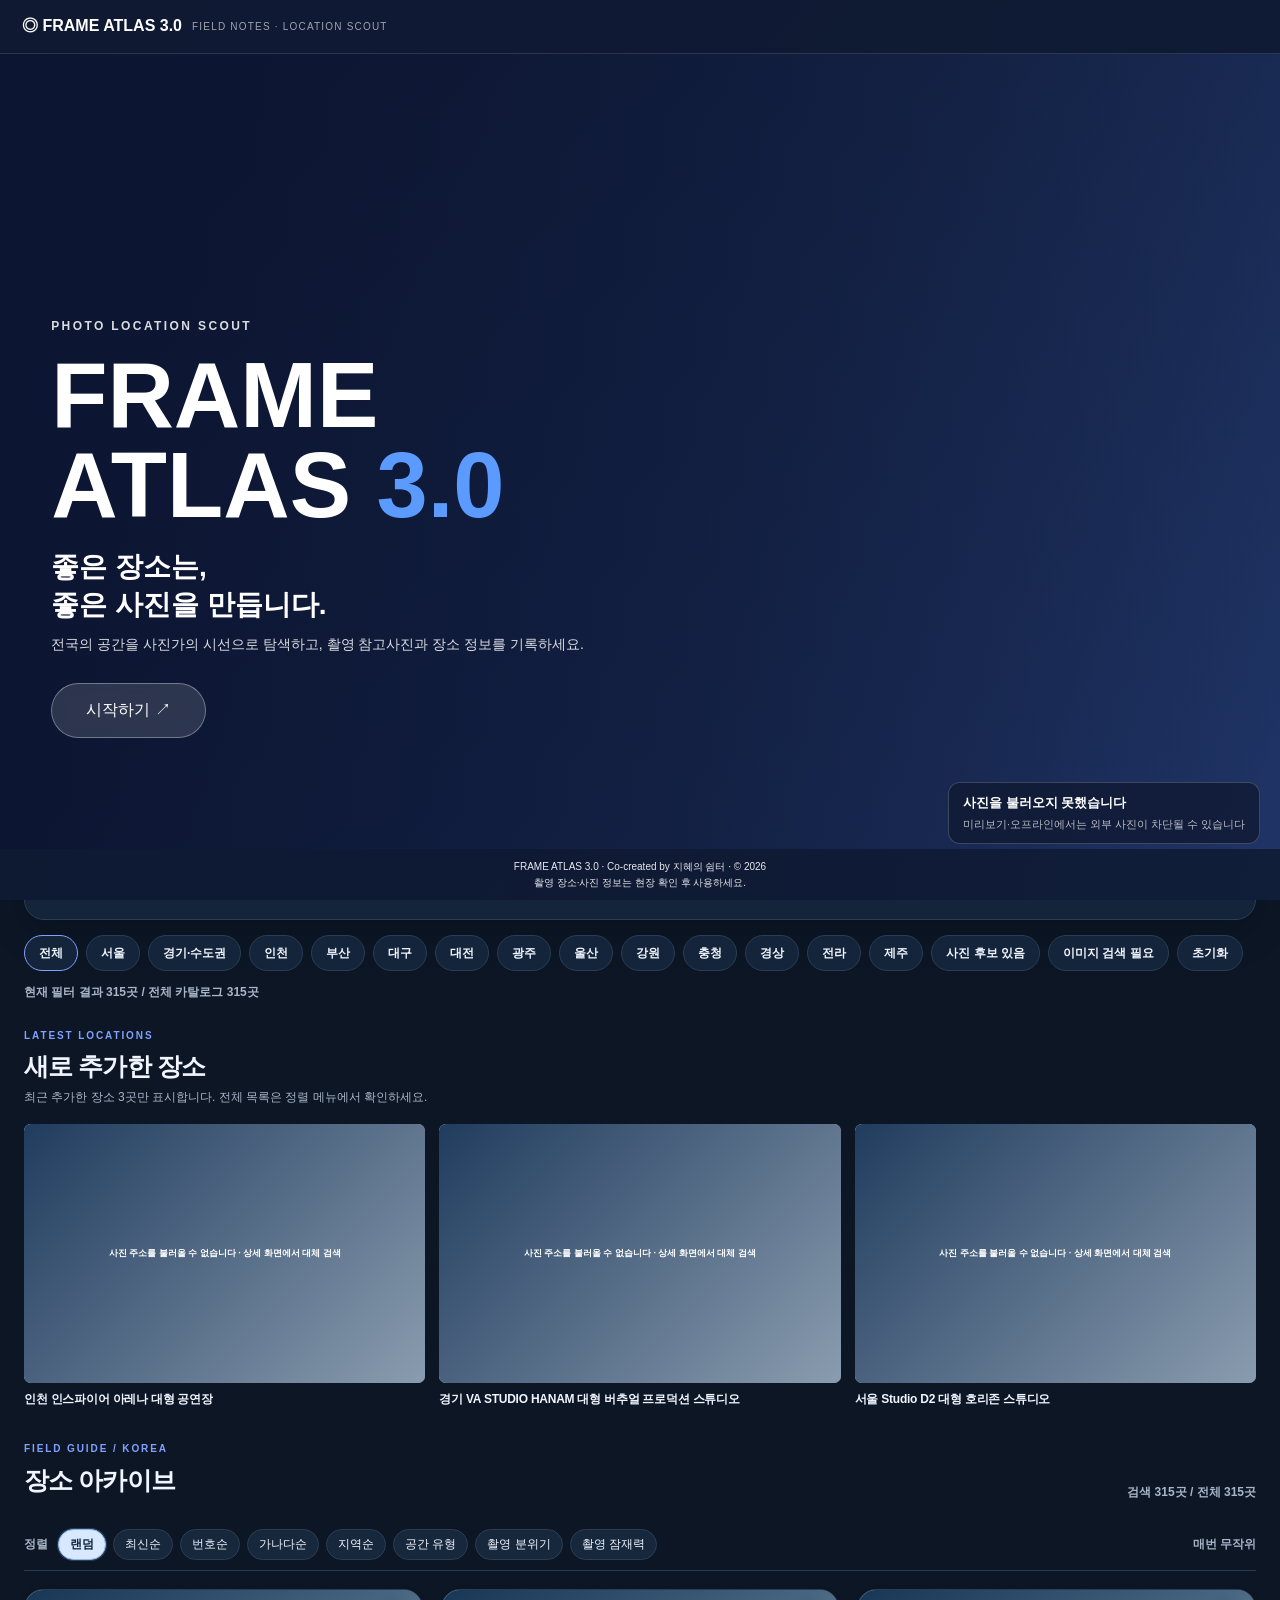
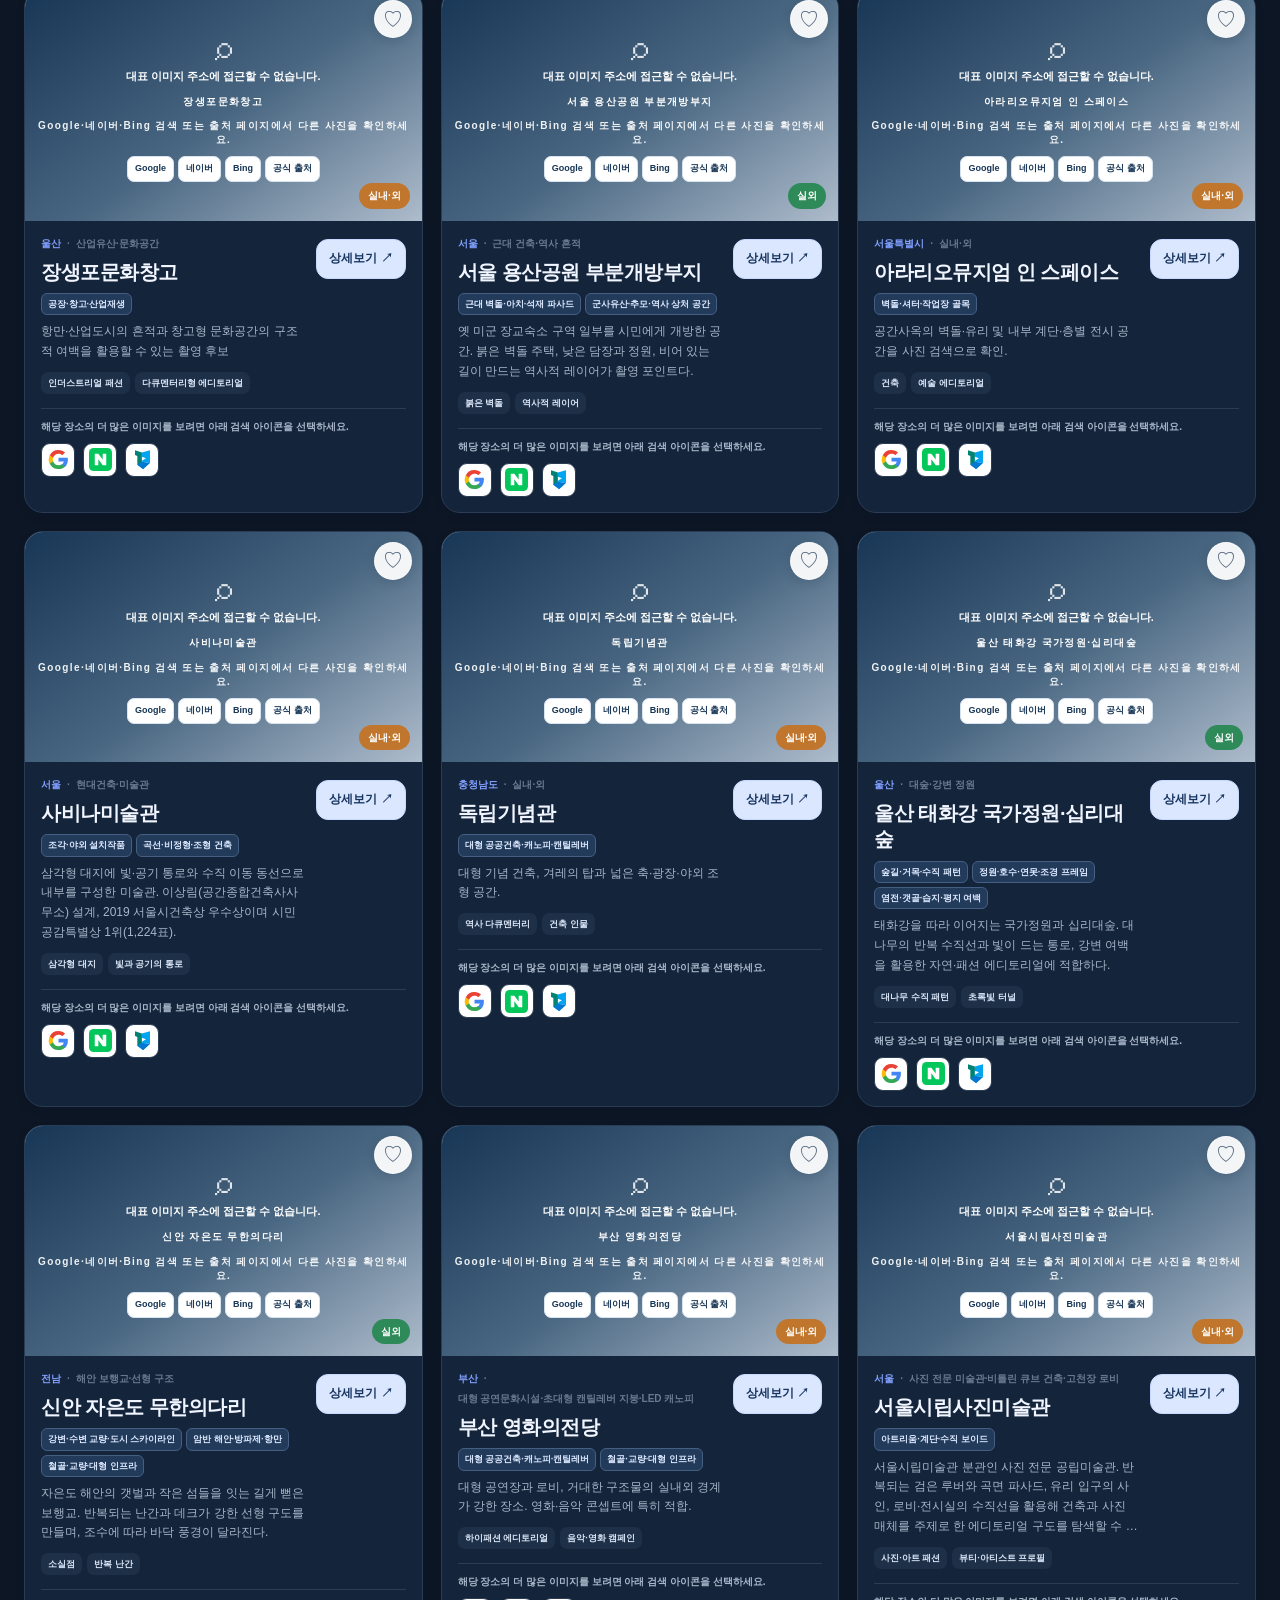
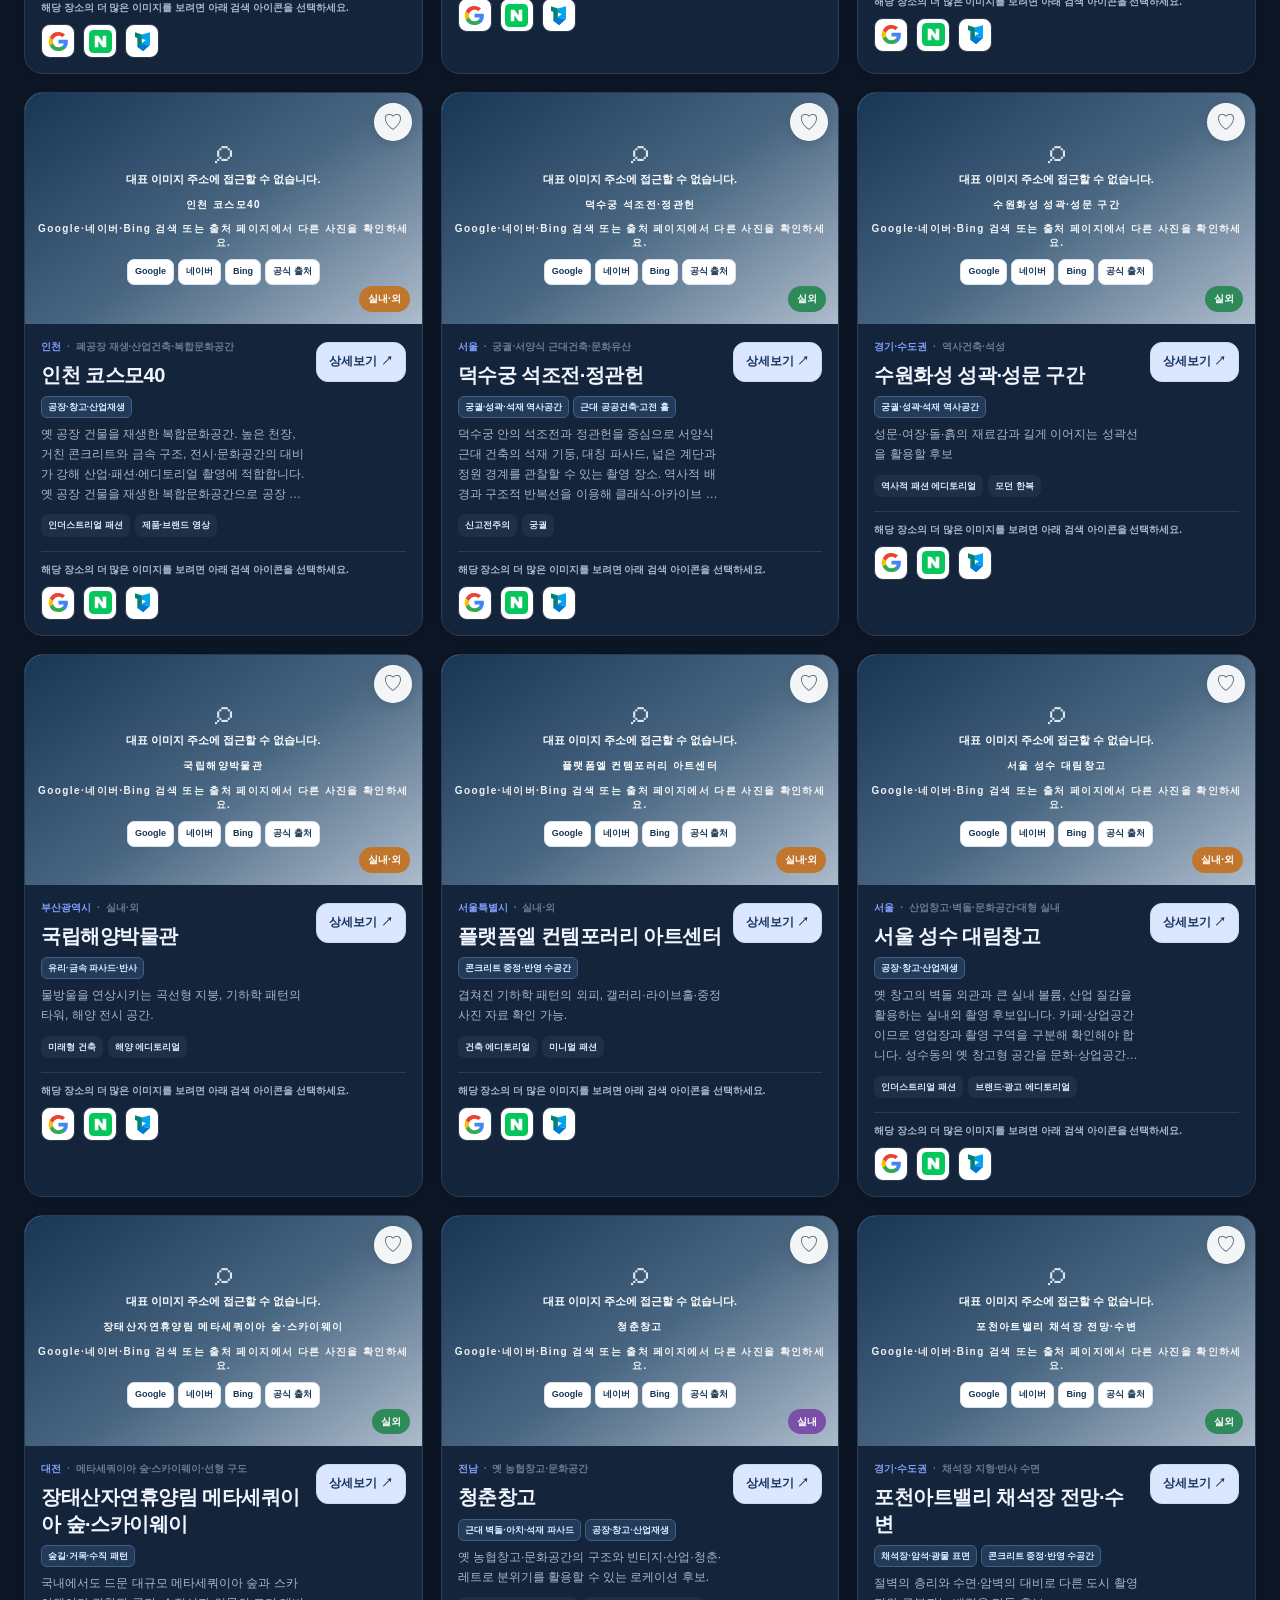
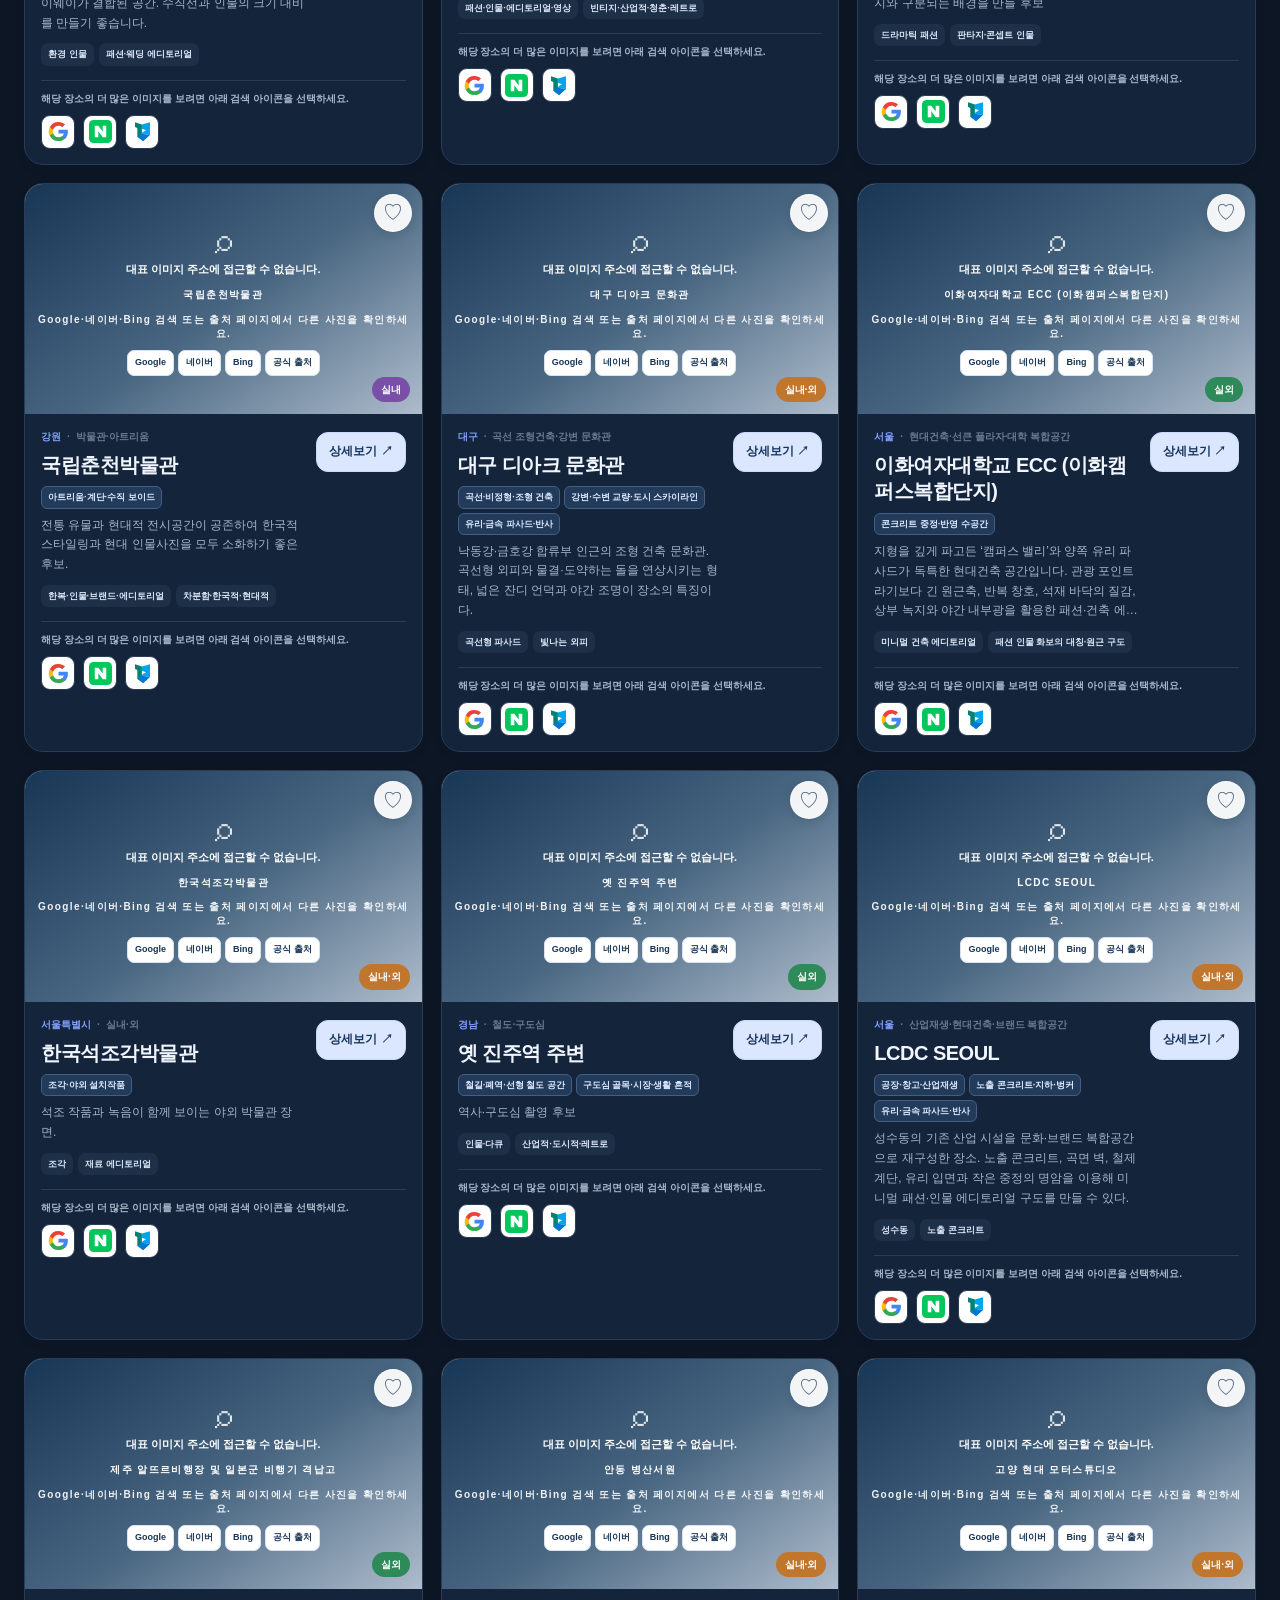
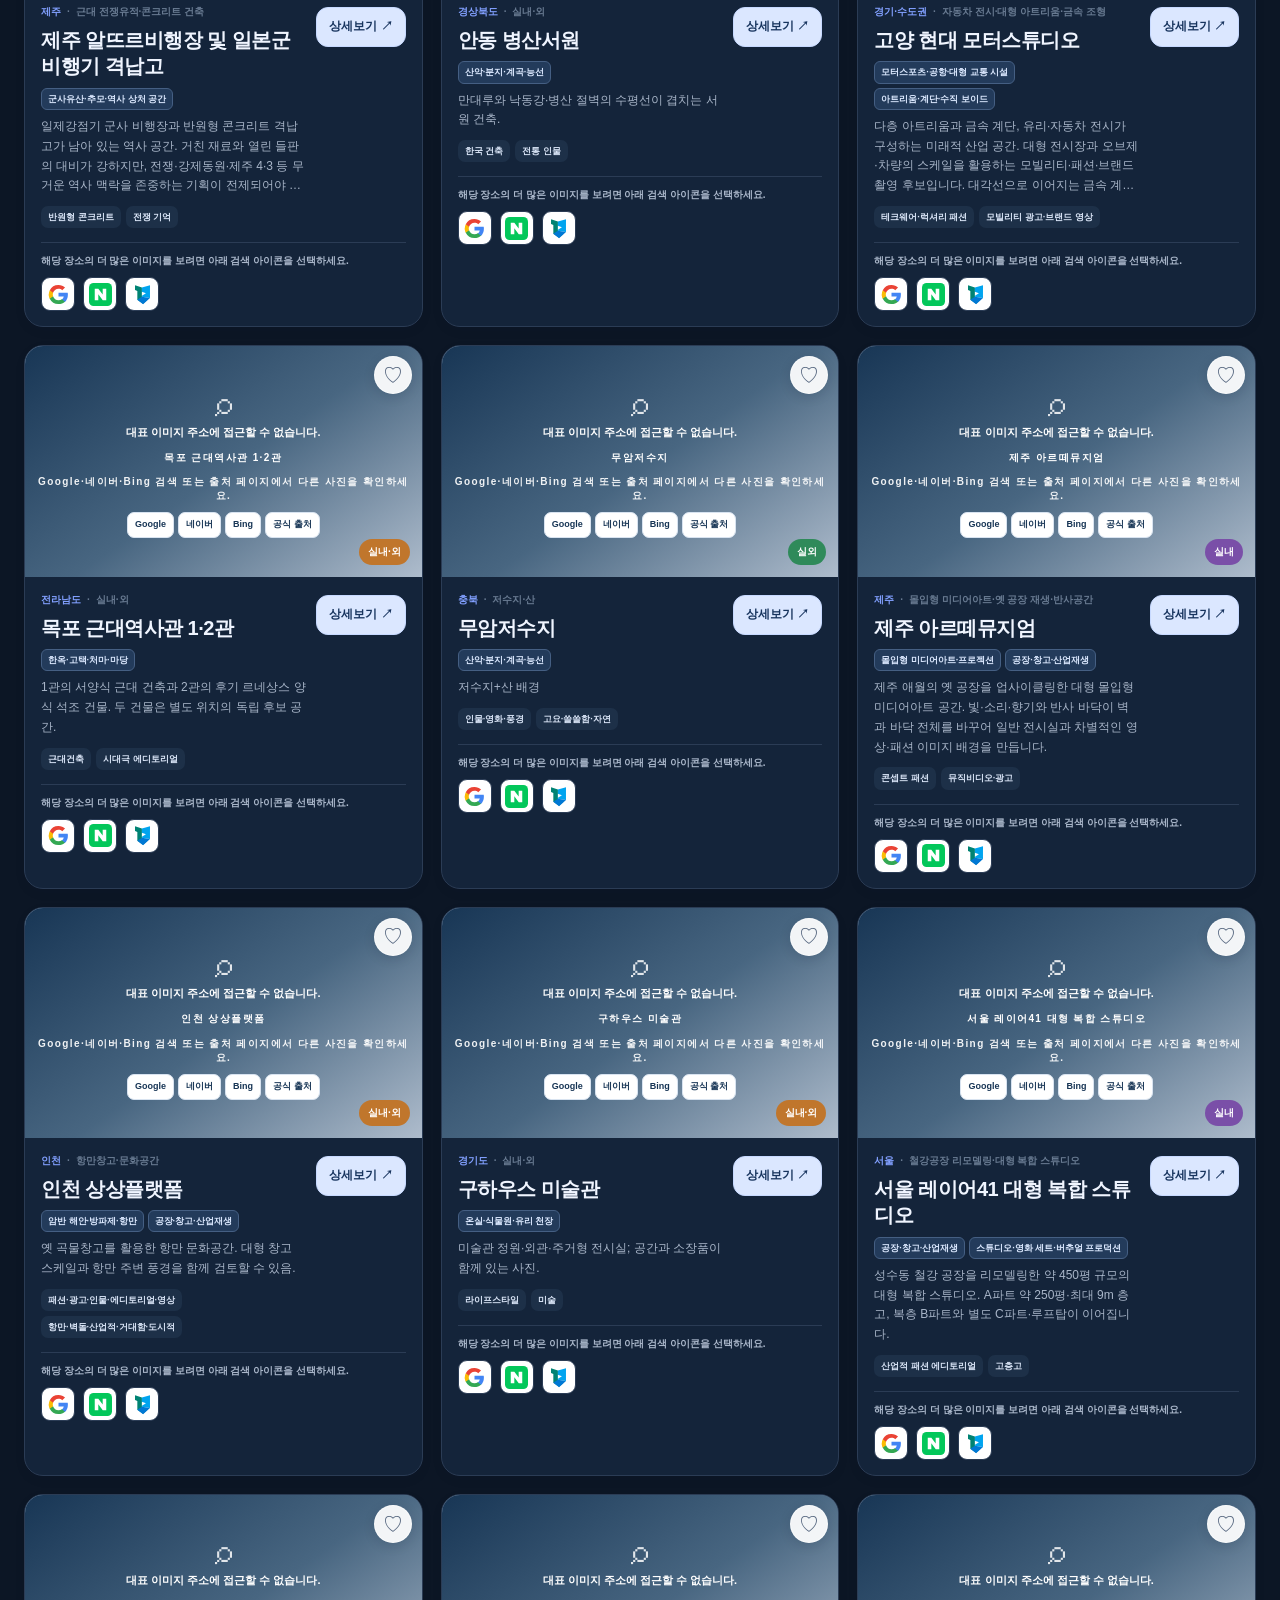
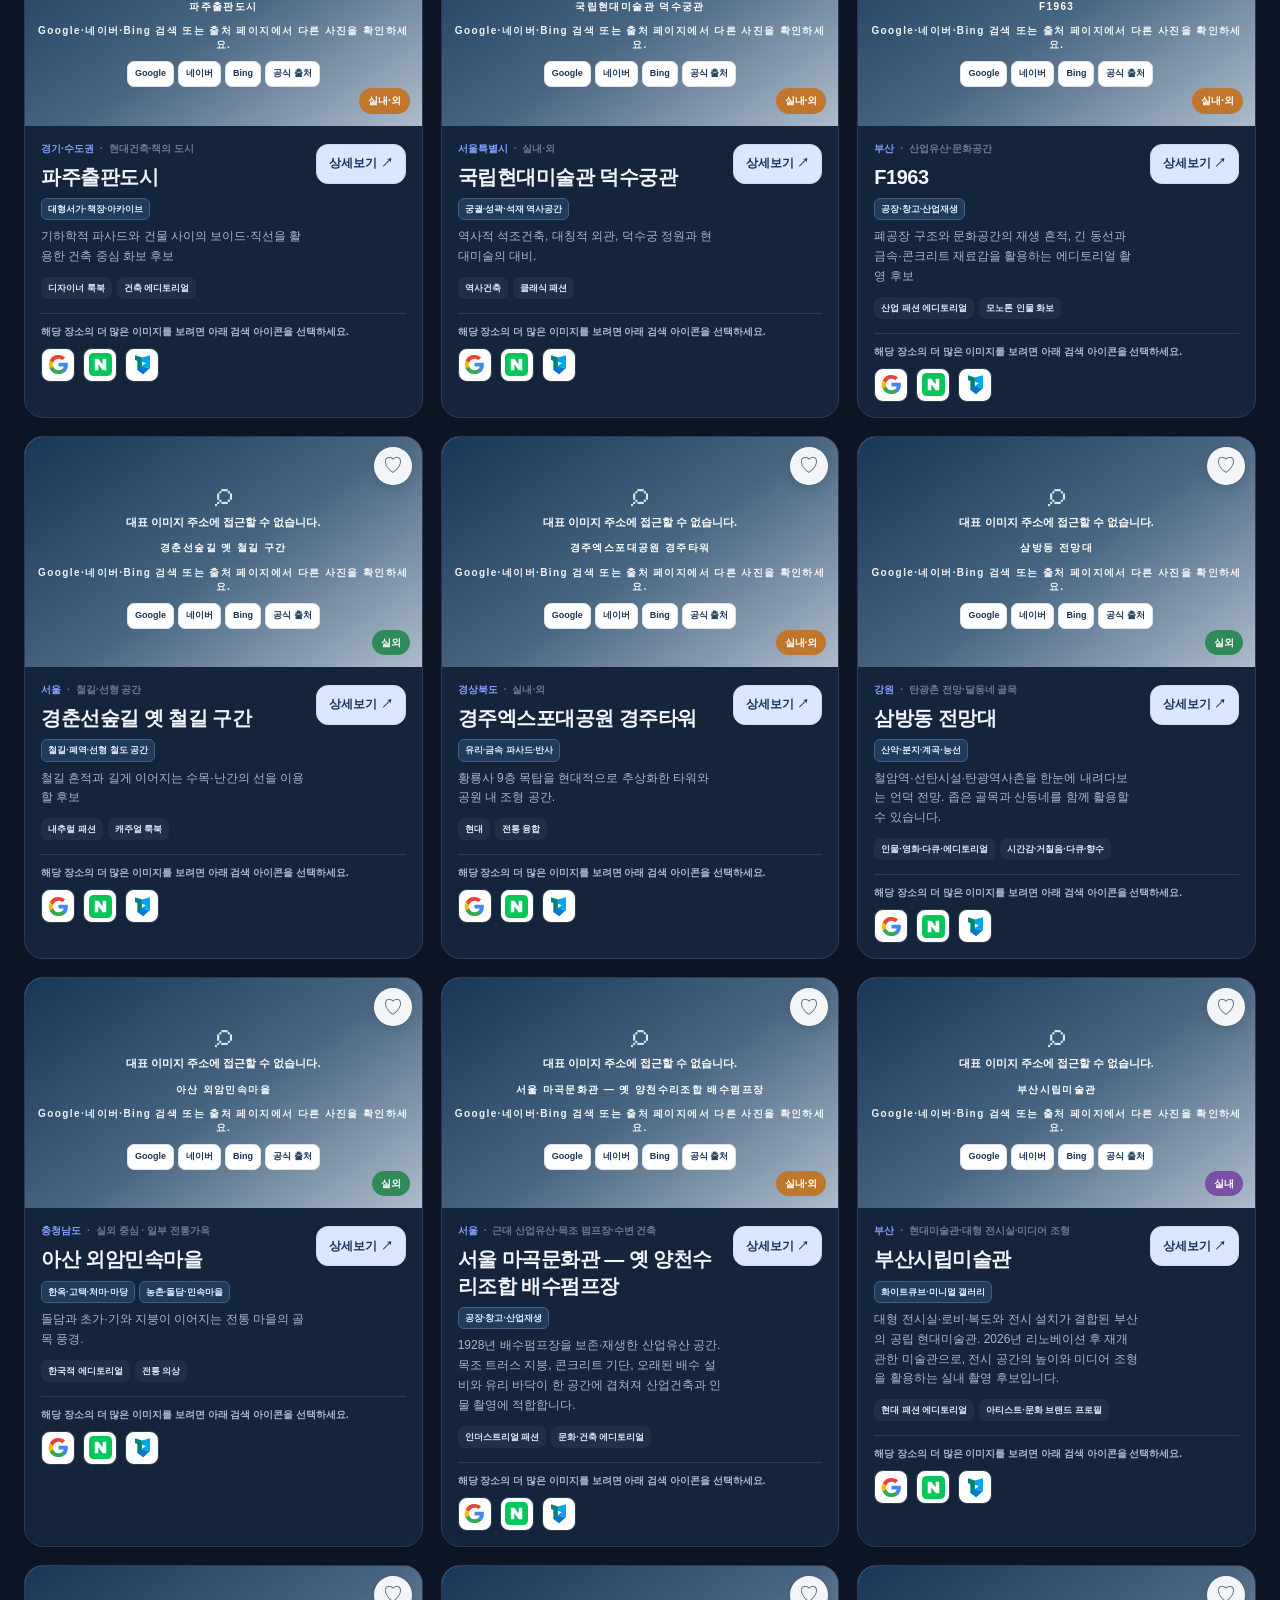
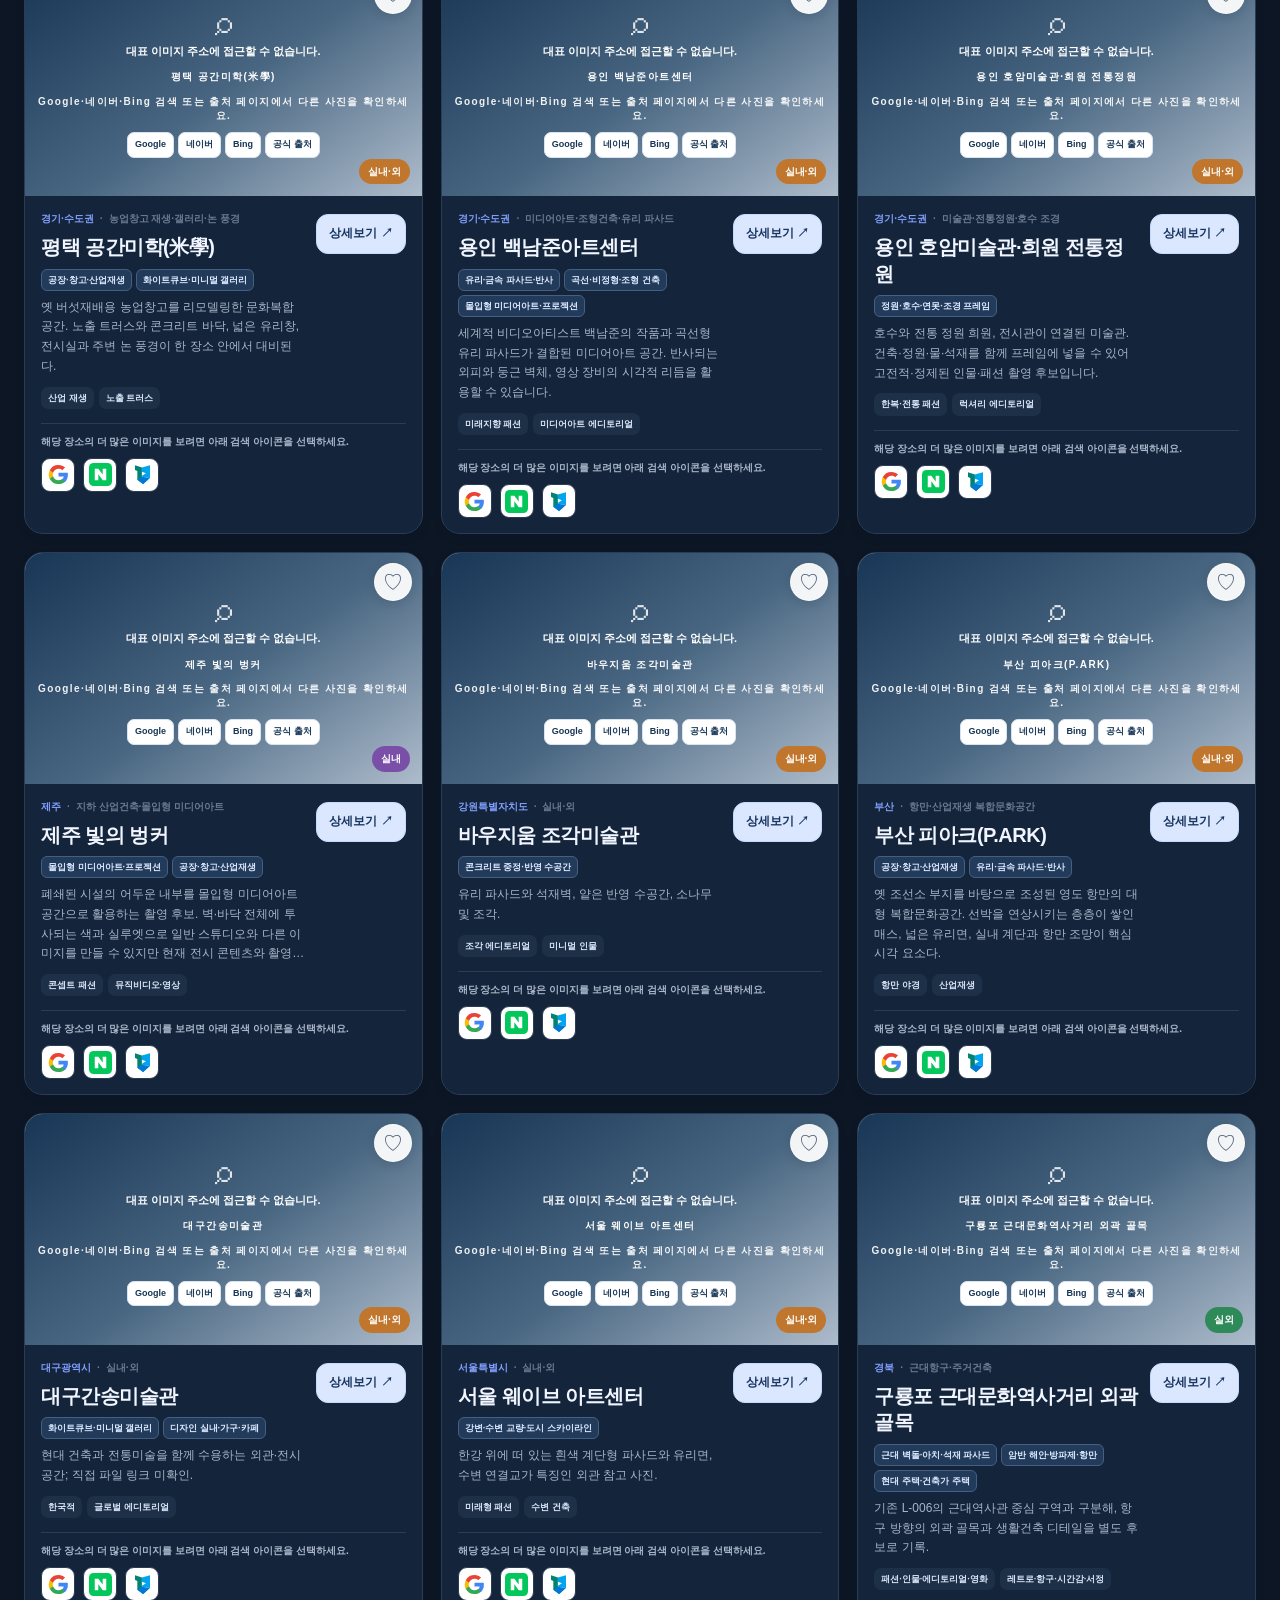
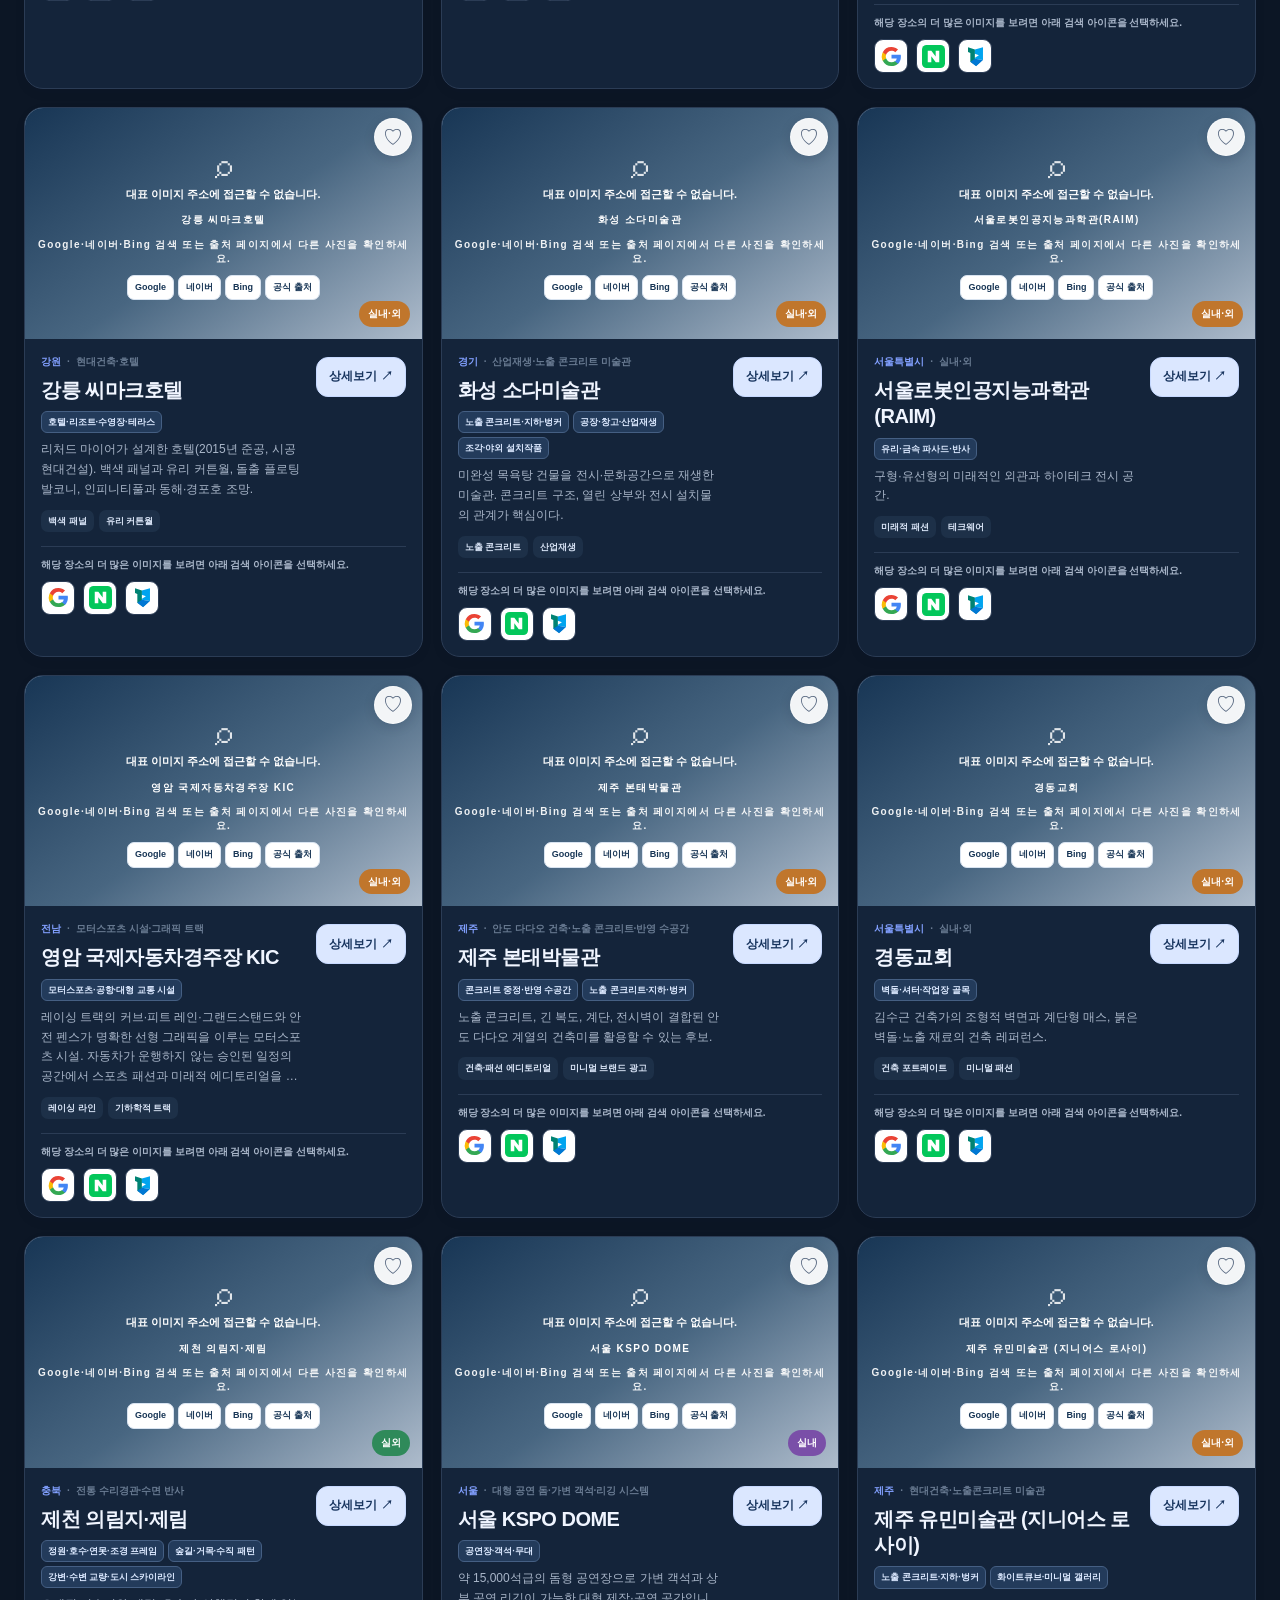
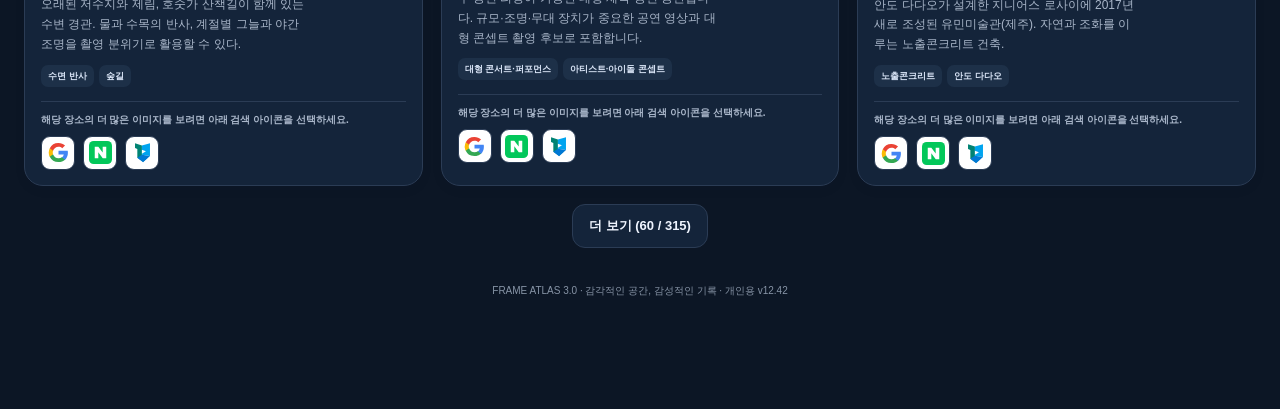
==== commit 2ae33596: "Add files via upload" ====
--- a/index.html
+++ b/index.html
@@ -8,7 +8,7 @@
 *{box-sizing:border-box}html{scroll-behavior:smooth;scroll-padding-top:96px}body{margin:0;background:var(--bg);color:var(--ink);font-family:Inter,-apple-system,BlinkMacSystemFont,"Pretendard","Noto Sans KR","Apple SD Gothic Neo",sans-serif;line-height:1.55}button,input,select,textarea{font:inherit}button,a,select{cursor:pointer}button{border:0}a{color:inherit;text-decoration:none}img{max-width:100%;display:block}button:focus-visible,a:focus-visible,input:focus-visible,select:focus-visible,textarea:focus-visible{outline:3px solid #7e91ff;outline-offset:2px}
 .topbar{position:sticky;top:0;z-index:40;display:grid;grid-template-columns:minmax(225px,auto) minmax(250px,1fr) auto;align-items:center;gap:12px;padding:10px clamp(12px,2vw,28px);background:rgba(255,255,255,.96);backdrop-filter:blur(12px);border-bottom:1px solid var(--line)}.brand{display:flex;align-items:center;gap:12px;min-width:235px}.brand-mark{width:44px;height:44px;border-radius:13px;background:linear-gradient(135deg,#0c203b,#3268c9);color:#fff;display:grid;place-items:center;box-shadow:0 6px 15px #14284429}.brand-mark svg{width:26px;height:26px}.brand > span:last-child{display:flex;flex-direction:column;align-items:flex-start;gap:4px}.brand-name{display:block;font-weight:900;letter-spacing:.025em;font-size:19px;line-height:1.1}.brand-sub{display:block;font-size:9px;letter-spacing:.18em;font-weight:800;color:#61718a;margin-top:0}.top-actions{display:flex;align-items:center;gap:9px;flex-wrap:wrap}.badge-small{padding:7px 12px;background:#e7eee8;color:#294a3b;border-radius:999px;font-size:10px;font-weight:800;letter-spacing:.13em}.btn{display:inline-flex;align-items:center;justify-content:center;gap:8px;padding:11px 16px;border-radius:13px;font-weight:800;font-size:13px;transition:.18s transform,.18s background;border:1px solid transparent}.btn:hover{transform:translateY(-1px)}.btn-primary{background:var(--navy);color:#fff}.btn-accent{background:var(--accent);color:white}.btn-orange{background:var(--orange);color:white}.btn-outline{background:var(--panel);border-color:var(--line);color:var(--ink)}.btn-soft{background:var(--soft);color:var(--navy)}.btn-sm{padding:8px 11px;font-size:12px;border-radius:10px}.topnav{position:static;z-index:auto;display:flex;grid-column:2;grid-row:1;justify-content:center;align-items:center;gap:4px;padding:0 6px;background:transparent;border:0;min-width:0}.brand{grid-column:1;grid-row:1}.top-actions{grid-column:3;grid-row:1}.topnav .nav-btn{white-space:nowrap;padding:9px clamp(8px,1vw,16px)}.nav-btn{padding:9px 20px;border-radius:12px;color:#64748b;font-size:13px;font-weight:800;background:transparent}.nav-btn.active{background:var(--navy);color:#fff}.nav-btn span{margin-right:7px}
 .wrap{width:min(1440px,calc(100% - 48px));margin:0 auto}.hero{position:relative;margin:22px auto 0;min-height:390px;height:min(43vw,565px);max-height:565px;min-height:390px;border-radius:26px;overflow:hidden;background:linear-gradient(120deg,#0e2140,#274a78 52%,#172b4c);color:#fff;box-shadow:var(--shadow)}.hero-photo{position:absolute;inset:0;width:100%;height:100%;object-fit:cover;opacity:.9;transition:opacity .2s}.hero-photo.hero-local-fallback{object-position:center 56%;opacity:.82}.hero-image-fallback{position:absolute;z-index:1;right:22px;top:18px;max-width:min(340px,42%);padding:8px 12px;background:#07172db8;border:1px solid #ffffff36;border-radius:10px;color:#eef4ff;font-size:10px;line-height:1.55;gap:4px}.hero-image-fallback strong{display:block;font-size:11px}.hero-image-fallback span{display:block;font-size:10px;line-height:1.45}.hero-location-caption{position:absolute;z-index:3;right:22px;bottom:18px;max-width:36%;padding:8px 12px;background:#07172db8;border:1px solid #ffffff36;border-radius:10px;color:#eef4ff;font-size:10px;line-height:1.5}.hero-location-caption strong{display:block;font-size:12px}.hero-location-caption small{opacity:.8}.hero-shade{position:absolute;inset:0;background:linear-gradient(90deg,rgba(4,20,45,.88),rgba(6,23,49,.45) 54%,rgba(5,20,41,.18)),linear-gradient(0deg,rgba(4,18,39,.7),transparent 52%)}.hero-content{position:absolute;left:clamp(26px,5vw,72px);bottom:clamp(26px,5vw,64px);right:30px;max-width:740px;z-index:2}.kicker{font-size:10px;font-weight:900;letter-spacing:.22em;text-transform:uppercase;display:flex;align-items:center;gap:8px;color:#b9d0ff}.kicker:before{content:"";height:7px;width:7px;border-radius:50%;background:#6ba4ff}.hero h1{font-size:clamp(36px,5vw,66px);line-height:1.08;letter-spacing:-.045em;margin:18px 0 16px;font-weight:950}.hero h1 em{font-style:normal;color:#bdd1ff}.hero-h1-tail{display:inline}.hero-copy{font-size:15px;max-width:590px;color:#edf4ff;margin:0 0 24px;line-height:1.85}.hero-buttons{display:flex;gap:10px;flex-wrap:wrap}.hero-stats{display:flex;gap:0;margin-top:28px;padding-top:18px;border-top:1px solid #ffffff4c;width:min(500px,100%)}.stat{padding:0 24px;border-right:1px solid #ffffff4c}.stat:first-child{padding-left:0}.stat:last-child{border:0}.stat strong{font-size:26px;display:block;line-height:1.1}.stat small{display:block;font-size:10px;color:#d3e2fc;margin-top:5px}
-.search-panel{margin:16px 0 26px;background:var(--panel);border:1px solid var(--line);box-shadow:var(--shadow);border-radius:20px;padding:22px;display:grid;grid-template-columns:minmax(260px,1.25fr) minmax(150px,.8fr) minmax(150px,.8fr) minmax(150px,.8fr);gap:12px;align-items:end}.field label{display:block;font-size:10px;letter-spacing:.1em;font-weight:900;color:#687990;margin-bottom:7px}.input,.select,.textarea{width:100%;min-height:46px;border:1px solid #d6e0ec;background:#fbfcfe;color:var(--ink);padding:12px 14px;border-radius:12px;outline:none}.textarea{min-height:110px;resize:vertical}.input:focus,.select:focus,.textarea:focus{border-color:#7191fa;box-shadow:0 0 0 3px #6786f31a}.search-input-wrap{position:relative}.search-input-wrap .input{padding-left:42px}.search-glyph{position:absolute;left:15px;top:13px;color:#697d97;font-size:18px}.search-footer{display:flex;align-items:center;justify-content:space-between;gap:12px;margin-top:-11px;margin-bottom:24px;flex-wrap:wrap}.chip-row{display:flex;flex-wrap:wrap;gap:8px}.chip{display:inline-flex;align-items:center;gap:6px;padding:8px 14px;border:1px solid var(--line);background:white;color:#52637b;border-radius:999px;font-size:12px;font-weight:800}.chip.active{background:var(--accent);border-color:var(--accent);color:white}.chip.dark.active{background:var(--navy);border-color:var(--navy)}.result-count{font-size:12px;color:var(--muted);font-weight:700}.section{margin:26px 0 34px}.section-head{display:flex;justify-content:space-between;align-items:end;gap:15px;margin-bottom:17px}.section-head .eyebrow{font-size:10px;color:var(--accent);font-weight:900;letter-spacing:.19em}.section-head h2{font-size:25px;letter-spacing:-.035em;margin:4px 0 2px}.section-head p{font-size:12px;color:var(--muted);margin:0}.location-grid{display:grid;grid-template-columns:repeat(3,minmax(0,1fr));gap:18px}.location-card{min-width:0;border:1px solid var(--line);background:var(--panel);border-radius:19px;overflow:hidden;box-shadow:0 4px 14px rgba(16,35,65,.035);transition:transform .2s,box-shadow .2s;cursor:pointer}.location-card:hover{transform:translateY(-4px);box-shadow:0 18px 35px rgba(16,35,65,.13)}.card-photo{height:220px;position:relative;background:linear-gradient(135deg,#b6c5d8,#344a65);overflow:hidden}.card-photo img{width:100%;height:100%;object-fit:cover;transition:transform .4s}.location-card:hover .card-photo img{transform:scale(1.025)}.photo-fallback{position:absolute;inset:0;display:grid;place-items:center;background:radial-gradient(circle at 75% 20%,#c2d5ed,transparent 30%),linear-gradient(135deg,#294b70,#8090a3 58%,#d6dce3);color:white;text-align:center}.photo-fallback span{display:block;font-size:34px;opacity:.85}.photo-fallback small{font-size:10px;font-weight:900;letter-spacing:.14em;margin-top:5px}.card-no{position:absolute;top:14px;left:14px;background:#102341c9;color:white;border-radius:7px;padding:6px 8px;font-size:9px;letter-spacing:.15em;font-weight:900}.favorite-btn{position:absolute;top:12px;right:12px;width:38px;height:38px;border:1px solid #ffffffa6;background:#ffffffeb;border-radius:50%;font-size:19px;color:#52637b;display:grid;place-items:center;z-index:3}.favorite-btn.saved{color:#eb5b54}.photo-tag{position:absolute;bottom:12px;left:12px;padding:5px 9px;border-radius:999px;background:#102341c9;color:white;font-size:10px;font-weight:800}.card-body{padding:16px 17px 18px}.card-meta{display:flex;align-items:center;gap:7px;flex-wrap:wrap;font-size:10px;color:#687a91;font-weight:800}.card-region{color:var(--accent)}.card-body h3{font-size:18px;margin:7px 0 7px;line-height:1.35;letter-spacing:-.02em}.card-body p{font-size:12px;line-height:1.7;color:var(--muted);margin:0;display:-webkit-box;-webkit-line-clamp:2;-webkit-box-orient:vertical;overflow:hidden}.tag-row{display:flex;flex-wrap:wrap;gap:5px;margin-top:12px}.tag{font-size:10px;padding:5px 8px;background:#eff4fb;border-radius:6px;color:#4d6079;font-weight:700}.card-actions{display:flex;justify-content:space-between;align-items:center;gap:6px;margin-top:14px;padding-top:13px;border-top:1px solid #e9eef5}.card-actions span{font-size:10px;color:#728198}.card-actions button{font-size:11px;font-weight:900;background:transparent;color:var(--accent);padding:3px}
+.search-panel{margin:16px 0 26px;background:var(--panel);border:1px solid var(--line);box-shadow:var(--shadow);border-radius:20px;padding:22px;display:grid;grid-template-columns:minmax(260px,1.25fr) minmax(150px,.8fr) minmax(150px,.8fr) minmax(150px,.8fr);gap:12px;align-items:end}.field label{display:block;font-size:10px;letter-spacing:.1em;font-weight:900;color:#687990;margin-bottom:7px}.input,.select,.textarea{width:100%;min-height:46px;border:1px solid #d6e0ec;background:#fbfcfe;color:var(--ink);padding:12px 14px;border-radius:12px;outline:none}.textarea{min-height:110px;resize:vertical}.input:focus,.select:focus,.textarea:focus{border-color:#7191fa;box-shadow:0 0 0 3px #6786f31a}.search-input-wrap{position:relative}.search-input-wrap .input{padding-left:42px}.search-taxonomy-hint{display:block;margin-top:7px;color:var(--muted);font-size:10px;line-height:1.55}.search-glyph{position:absolute;left:15px;top:13px;color:#697d97;font-size:18px}.search-footer{display:flex;align-items:center;justify-content:space-between;gap:12px;margin-top:-11px;margin-bottom:24px;flex-wrap:wrap}.chip-row{display:flex;flex-wrap:wrap;gap:8px}.chip{display:inline-flex;align-items:center;gap:6px;padding:8px 14px;border:1px solid var(--line);background:white;color:#52637b;border-radius:999px;font-size:12px;font-weight:800}.chip.active{background:var(--accent);border-color:var(--accent);color:white}.chip.dark.active{background:var(--navy);border-color:var(--navy)}.result-count{font-size:12px;color:var(--muted);font-weight:700}.section{margin:26px 0 34px}.section-head{display:flex;justify-content:space-between;align-items:end;gap:15px;margin-bottom:17px}.section-head .eyebrow{font-size:10px;color:var(--accent);font-weight:900;letter-spacing:.19em}.section-head h2{font-size:25px;letter-spacing:-.035em;margin:4px 0 2px}.section-head p{font-size:12px;color:var(--muted);margin:0}.location-grid{display:grid;grid-template-columns:repeat(3,minmax(0,1fr));gap:18px}.location-card{min-width:0;border:1px solid var(--line);background:var(--panel);border-radius:19px;overflow:hidden;box-shadow:0 4px 14px rgba(16,35,65,.035);transition:transform .2s,box-shadow .2s;cursor:pointer}.location-card:hover{transform:translateY(-4px);box-shadow:0 18px 35px rgba(16,35,65,.13)}.card-photo{height:220px;position:relative;background:linear-gradient(135deg,#b6c5d8,#344a65);overflow:hidden}.card-photo img{width:100%;height:100%;object-fit:cover;transition:transform .4s}.location-card:hover .card-photo img{transform:scale(1.025)}.photo-fallback{position:absolute;inset:0;display:grid;place-items:center;background:radial-gradient(circle at 75% 20%,#c2d5ed,transparent 30%),linear-gradient(135deg,#294b70,#8090a3 58%,#d6dce3);color:white;text-align:center}.photo-fallback span{display:block;font-size:34px;opacity:.85}.photo-fallback small{font-size:10px;font-weight:900;letter-spacing:.14em;margin-top:5px}.card-no{position:absolute;top:14px;left:14px;background:#102341c9;color:white;border-radius:7px;padding:6px 8px;font-size:9px;letter-spacing:.15em;font-weight:900}.favorite-btn{position:absolute;top:12px;right:12px;width:38px;height:38px;border:1px solid #ffffffa6;background:#ffffffeb;border-radius:50%;font-size:19px;color:#52637b;display:grid;place-items:center;z-index:3}.favorite-btn.saved{color:#eb5b54}.photo-tag{position:absolute;bottom:12px;left:12px;padding:5px 9px;border-radius:999px;background:#102341c9;color:white;font-size:10px;font-weight:800}.card-body{padding:16px 17px 18px}.card-meta{display:flex;align-items:center;gap:7px;flex-wrap:wrap;font-size:10px;color:#687a91;font-weight:800}.card-region{color:var(--accent)}.card-body h3{font-size:18px;margin:7px 0 7px;line-height:1.35;letter-spacing:-.02em}.card-body p{font-size:12px;line-height:1.7;color:var(--muted);margin:0;display:-webkit-box;-webkit-line-clamp:2;-webkit-box-orient:vertical;overflow:hidden}.tag-row{display:flex;flex-wrap:wrap;gap:5px;margin-top:12px}.tag{font-size:10px;padding:5px 8px;background:#eff4fb;border-radius:6px;color:#4d6079;font-weight:700}.card-actions{display:flex;justify-content:space-between;align-items:center;gap:6px;margin-top:14px;padding-top:13px;border-top:1px solid #e9eef5}.card-actions span{font-size:10px;color:#728198}.card-actions button{font-size:11px;font-weight:900;background:transparent;color:var(--accent);padding:3px}
 .notice{margin:16px 0;background:#fff7e3;color:#77561c;border:1px solid #efddb0;padding:12px 15px;border-radius:12px;font-size:12px;line-height:1.7}.notice strong{margin-right:6px}.empty-state{padding:50px 20px;border:1px dashed #bdcadd;border-radius:18px;text-align:center;background:#fff}.empty-state h3{margin:4px 0 8px}.empty-state p{color:var(--muted);font-size:13px}
 /* DETAIL */
 .detail-top{padding-top:20px}.back-row{display:flex;justify-content:space-between;align-items:center;gap:10px;margin-bottom:14px}.back-link{background:#fff;border:1px solid var(--line);border-radius:12px;padding:10px 14px;font-size:12px;font-weight:900}.detail-hero{position:relative;min-height:310px;height:min(35vw,430px);border-radius:23px;overflow:hidden;background:linear-gradient(110deg,#0f2746,#53677b);color:white}.detail-hero>img{position:absolute;inset:0;width:100%;height:100%;object-fit:cover}.detail-photo-fallback{display:none;position:absolute;inset:0;align-items:center;justify-content:center;text-align:center;padding:24px;color:#eef4ff;background:radial-gradient(circle at 72% 18%,#536a82,transparent 30%),linear-gradient(135deg,#102847,#65758a)}.detail-photo-fallback strong{display:block;font-size:18px;margin-bottom:8px}.detail-photo-fallback span{font-size:12px;opacity:.88}.detail-hero-shade{position:absolute;inset:0;background:linear-gradient(90deg,rgba(6,22,43,.88),rgba(6,23,45,.22)),linear-gradient(0deg,rgba(6,19,39,.65),transparent 62%)}.detail-hero-copy{position:absolute;bottom:30px;left:clamp(22px,4vw,52px);right:20px;max-width:850px}.detail-hero h1{font-size:clamp(30px,4vw,52px);line-height:1.1;letter-spacing:-.04em;margin:12px 0 10px}.detail-hero p{font-size:14px;max-width:720px;color:#ecf3fc;line-height:1.7;margin:0}.detail-action-row{display:flex;align-items:center;gap:8px;flex-wrap:wrap;margin:16px 0}.detail-layout{display:grid;grid-template-columns:minmax(0,1.05fr) minmax(0,.95fr);gap:18px;align-items:start}.specific-focus{margin:10px 0 14px!important;padding:11px 13px;background:#f5f7fb;border-left:3px solid #8499c7;border-radius:0 10px 10px 0;font-size:12px!important;color:#53647b!important;line-height:1.75}.card-image-search{display:flex;align-items:center;gap:6px;flex-wrap:wrap;margin-top:10px;padding-top:9px;border-top:1px solid #eef2f7}.search-logo{display:block;width:20px;height:20px;object-fit:contain}.card-image-search a[data-search-link]{display:inline-flex;align-items:center;justify-content:center;width:32px;height:32px;border:1px solid var(--line);border-radius:8px;background:#fff}.card-image-search .search-label{font-size:9px;color:#8390a3;font-weight:800;margin-right:2px}.card-image-search a{font-size:10px;font-weight:800;color:#4f66a7;background:#f3f6fc;border:1px solid #e3e9f4;border-radius:7px;padding:5px 7px}.card-image-search a:hover{background:#e8efff}.shoot-plan-suggestion{display:block;font-size:10px;color:#8996a8;line-height:1.6;margin-top:4px;font-weight:500}.shoot-plan-controls{display:flex;justify-content:flex-end;margin:8px 0 2px}.cover-add-box{margin-top:14px;padding:14px;border:1px solid var(--line);background:#f8faff;border-radius:13px}.cover-add-box p{font-size:11px;color:#7c899c;margin:0 0 10px;line-height:1.65}.cover-add-grid{display:grid;grid-template-columns:1fr 1fr;gap:9px}.cover-add-grid .full{grid-column:1/-1}.cover-add-box .button-row{margin-top:9px}.gallery-caption .cover-select-btn{display:inline-flex;margin-top:8px;padding:6px 9px;font-size:10px;border-radius:8px;background:#102341;color:#fff;font-weight:800}.gallery-caption .cover-select-btn.is-cover{background:#dcece5;color:#246448;cursor:default}.gallery-caption .cover-select-btn:disabled{opacity:1}.detail-main,.detail-side{display:grid;gap:16px}.panel{background:var(--panel);border:1px solid var(--line);border-radius:18px;padding:20px;box-shadow:0 5px 18px rgba(16,35,65,.04)}.panel h2{font-size:18px;margin:0 0 13px;letter-spacing:-.025em}.panel h3{font-size:14px;margin:14px 0 8px}.panel p{font-size:13px;color:#52657c;line-height:1.8;margin:7px 0}.panel-kicker{font-size:10px;font-weight:900;letter-spacing:.17em;color:var(--accent);margin-bottom:6px}.feature-list{display:grid;grid-template-columns:repeat(2,minmax(0,1fr));gap:10px}.feature{padding:12px;background:#f4f7fc;border-radius:12px;border:1px solid #e5ebf4}.feature strong{display:block;font-size:12px;margin-bottom:4px}.feature p{margin:0;font-size:11px}.info-list{display:grid;grid-template-columns:115px minmax(0,1fr);gap:0;border-top:1px solid var(--line)}.info-list>div{padding:10px 0;border-bottom:1px solid var(--line);font-size:12px;overflow-wrap:anywhere}.info-label{color:var(--muted);font-weight:800}.info-value a{color:var(--accent);text-decoration:underline;text-underline-offset:2px}.gallery-grid{display:grid;grid-template-columns:repeat(2,minmax(0,1fr));gap:10px}.gallery-item{border:1px solid var(--line);border-radius:13px;overflow:hidden;background:#f8fafc}.gallery-img{height:145px;position:relative;background:linear-gradient(135deg,#dce5f1,#65768b)}.gallery-img img{width:100%;height:100%;object-fit:cover}.gallery-caption{padding:10px;font-size:11px;line-height:1.55}.gallery-caption strong{display:block;margin-bottom:4px}.gallery-caption p{margin:0 0 5px;font-size:10px}.gallery-caption a{color:var(--accent);font-weight:800}.search-links{display:flex;gap:8px;flex-wrap:wrap;margin-top:12px}.source-list{display:grid;gap:9px}.image-source-details{margin-top:6px;font-size:10px;color:var(--muted)}.image-source-details summary{cursor:pointer;font-weight:800;color:var(--accent)}.image-source-details p{font-size:10px;margin:5px 0;overflow-wrap:anywhere}.shoot-plan-details{margin-top:12px}.shoot-plan-details summary{cursor:pointer;font-weight:900;color:var(--navy);padding:8px 0}.shoot-plan-help{font-size:11px;color:var(--muted);line-height:1.65}.source-link{display:flex;align-items:start;gap:10px;padding:10px;border:1px solid var(--line);border-radius:11px}.source-link strong{display:block;font-size:12px}.source-link small{display:block;font-size:10px;color:var(--muted);overflow-wrap:anywhere;margin-top:3px}.checklist-group{margin:13px 0}.checklist-group h3{display:flex;align-items:center;gap:7px;margin:0 0 8px;font-size:13px}.check-row{display:flex;align-items:start;gap:9px;padding:8px 0;border-bottom:1px solid #edf1f6;font-size:12px;color:#52657c}.check-row input{margin-top:4px;accent-color:var(--accent)}.memo-actions{display:flex;justify-content:space-between;gap:8px;align-items:center;flex-wrap:wrap;margin-top:10px}.save-hint{font-size:10px;color:var(--muted)}.detail-bottom-return{position:fixed;bottom:86px;left:18px;z-index:25;background:var(--navy);color:white;border-radius:999px;padding:11px 16px;font-size:12px;font-weight:900;box-shadow:0 6px 22px #0d1f3e32}
@@ -31,7 +31,7 @@
 .hero.hero-no-photo::after{content:"";position:absolute;z-index:1;right:14%;bottom:12%;width:min(27%,340px);height:42%;border:1px solid rgba(222,235,255,.35);background:linear-gradient(90deg,transparent 32%,rgba(222,235,255,.10) 32.5% 33%,transparent 33.5% 65%,rgba(222,235,255,.10) 65.5% 66%,transparent 66.5%),linear-gradient(0deg,transparent 24%,rgba(222,235,255,.13) 24.5% 25%,transparent 25.5% 57%,rgba(222,235,255,.10) 57.5% 58%,transparent 58.5%);transform:skewY(-8deg);pointer-events:none}
 .hero.hero-no-photo .hero-image-fallback{left:auto;right:22px;top:18px;z-index:3;max-width:290px;background:#07172dba}
 /* The new-place strip is intentionally different from the full archive cards. */
-.recent-grid{display:grid;grid-template-columns:repeat(6,minmax(0,1fr));gap:14px;align-items:start}.recent-pager{display:flex;align-items:center;gap:8px;white-space:nowrap}.recent-pager span{font-size:11px;font-weight:800;color:var(--muted);min-width:42px;text-align:center}.recent-pager button:disabled{opacity:.35;cursor:not-allowed}
+.recent-grid{display:grid;grid-template-columns:repeat(3,minmax(0,1fr));gap:14px;align-items:start}
 .recent-item{min-width:0;display:flex;flex-direction:column;gap:8px;text-align:left;padding:0;background:transparent;color:var(--ink);border:0;border-radius:0;cursor:pointer}
 .recent-item:hover .recent-thumb img{transform:scale(1.04)}
 .recent-thumb{display:block;position:relative;width:100%;aspect-ratio:1.55/1;overflow:hidden;background:linear-gradient(135deg,#dbe5f1,#6d7f96);border-radius:7px}
@@ -48,8 +48,8 @@
 .cover-replacement-help{margin:10px 0 0;padding:10px 12px;border-left:3px solid #7b92c8;background:#edf3fc;border-radius:0 9px 9px 0;color:#4e6179;font-size:12px;line-height:1.75}
 .cover-replacement-help strong{color:#263e5e}
 .candidate-count{display:inline-flex;vertical-align:middle;margin-left:8px;padding:3px 8px;border-radius:999px;background:#edf2fa;color:#52657c;font-size:10px;font-weight:800;letter-spacing:0}
-@media(max-width:1080px){.recent-grid{grid-template-columns:repeat(6,minmax(0,1fr));gap:10px}.recent-name{font-size:11px}}
-@media(max-width:640px){.hero.hero-no-photo::before{right:-8%;top:9%;width:76%;height:48%;opacity:.42}.hero.hero-no-photo::after{right:6%;bottom:12%;width:55%;height:27%;opacity:.38}.hero.hero-no-photo .hero-image-fallback{top:10px;left:10px;right:10px;max-width:none}.recent-grid{display:grid;grid-auto-flow:column;grid-auto-columns:116px;grid-template-columns:none;overflow-x:auto;overscroll-behavior-x:contain;gap:11px;padding:2px 0 8px;scroll-snap-type:x proximity}.recent-item{scroll-snap-align:start;gap:6px}.recent-thumb{aspect-ratio:1.3/1;border-radius:6px}.recent-name{font-size:11px}.recent-meta{font-size:9px}.candidate-count{margin-left:4px}}
+@media(max-width:1080px){.recent-grid{grid-template-columns:repeat(3,minmax(0,1fr));gap:10px}.recent-name{font-size:11px}}
+@media(max-width:640px){.hero.hero-no-photo::before{right:-8%;top:9%;width:76%;height:48%;opacity:.42}.hero.hero-no-photo::after{right:6%;bottom:12%;width:55%;height:27%;opacity:.38}.hero.hero-no-photo .hero-image-fallback{top:10px;left:10px;right:10px;max-width:none}.recent-grid{display:grid;grid-template-columns:repeat(3,minmax(0,1fr));grid-auto-flow:row;grid-auto-columns:auto;overflow:visible;overscroll-behavior-x:auto;gap:7px;padding:2px 0 8px;scroll-snap-type:none}.recent-item{scroll-snap-align:none;gap:6px}.recent-thumb{aspect-ratio:1.3/1;border-radius:6px}.recent-name{font-size:11px}.recent-meta{font-size:9px}.candidate-count{margin-left:4px}}
 
 @media(max-width:980px){.topbar{grid-template-columns:minmax(190px,auto) minmax(210px,1fr);gap:8px}.topnav{grid-column:1/-1;grid-row:2;min-height:34px}.top-actions{grid-column:2;grid-row:1;justify-content:flex-end}.brand{grid-column:1;grid-row:1}}@media(max-width:640px){.topnav{display:none}.topbar{display:flex;gap:8px;flex-wrap:wrap}.brand{min-width:0;flex:1}.top-actions{gap:5px}.badge-small{display:none}}
 
@@ -58,6 +58,32 @@
 .editorial-ref-copy a{margin-right:9px}.editorial-source-hint{display:block;margin:2px 0 6px;color:var(--muted);font-size:10px;line-height:1.5}.editorial-source-missing{display:inline-block;color:var(--muted);font-size:10px;font-weight:800}.editorial-ref-card>.editorial-ref-image-link:focus-visible,.editorial-ref-copy a:focus-visible{outline:3px solid var(--accent);outline-offset:2px}.editorial-ref-image-fallback{min-height:0}
 .editorial-gallery-notice{display:flex;flex-wrap:wrap;align-items:center;gap:8px;margin:10px 0 14px;padding:11px 12px;border:1px solid var(--line);border-radius:11px;background:var(--soft);font-size:11px;line-height:1.65}.editorial-gallery-notice strong{color:var(--ink)}.editorial-gallery-notice p{flex-basis:100%;margin:0;color:var(--muted)}.editorial-gallery-notice a,.editorial-ref-links a{display:inline-flex;align-items:center;justify-content:center;gap:5px;padding:6px 9px;border:1px solid var(--line);border-radius:8px;background:var(--panel);color:var(--accent);font-size:10px;font-weight:850;text-decoration:none}.editorial-ref-links{display:flex;flex-wrap:wrap;gap:6px;margin:8px 0}.editorial-search-separator{margin-top:10px;padding-top:8px;border-top:1px dashed var(--line);font-size:10px;font-weight:900;color:var(--muted)}.editorial-ref-links a:first-child{background:var(--accent);color:white;border-color:var(--accent)}.editorial-ref-card>a{cursor:pointer}.editorial-ref-image-fallback{line-height:1.7}.editorial-ref-image-fallback strong{display:block;margin-bottom:4px;color:var(--ink)}@media(max-width:640px){.editorial-ref-grid{grid-template-columns:1fr}.editorial-ref-card>.editorial-ref-image-link{aspect-ratio:4/3}.editorial-ref-image{height:100%}.editorial-ref-links a{font-size:11px;padding:8px 10px}}
 .editorial-category-panel{margin:12px 0 16px;padding:13px;border:1px solid var(--line);border-radius:12px;background:var(--panel)}.editorial-category-panel>strong{display:block;margin-bottom:7px}.editorial-category-panel p{font-size:11px;color:var(--muted);line-height:1.7;margin:7px 0}.editorial-category-chip-row{display:flex;flex-wrap:wrap;gap:7px}.editorial-category-chip{display:inline-flex;align-items:center;gap:5px;padding:7px 10px;border:1px solid var(--line);border-radius:999px;background:var(--soft);color:var(--ink);font-size:10px;font-weight:800;text-decoration:none}.editorial-category-chip.primary{background:var(--accent);color:#fff;border-color:var(--accent)}.editorial-category-action{display:inline-flex;margin-top:6px;padding:8px 10px;border-radius:8px;background:var(--soft);color:var(--accent);font-size:11px;font-weight:850;text-decoration:none}
+
+
+/* v12.42 compact professional detail layout */
+.compact-detail-panel .compact-feature-list{margin:8px 0 10px;padding-left:18px;display:grid;gap:4px}.compact-detail-panel .compact-feature-list li{font-size:12px;line-height:1.55;color:var(--muted)}.compact-detail-panel .compact-shoot-direction{font-size:12px;line-height:1.65;margin:8px 0 0}.compact-section-intro,.compact-section-footnote,.compact-source-note{font-size:11px;line-height:1.55;color:var(--muted);margin:6px 0 10px}.compact-editorial-grid{grid-template-columns:repeat(2,minmax(0,1fr));gap:10px}.compact-editorial-card{min-width:0}.compact-editorial-card .editorial-ref-image-link{display:block}.compact-editorial-card .editorial-ref-image{aspect-ratio:4/3;object-fit:cover;width:100%;display:block}.compact-editorial-card .editorial-ref-copy{padding:9px 10px}.compact-editorial-card h3{font-size:13px;margin:3px 0 6px}.compact-editorial-card p{font-size:11px;line-height:1.5;margin:5px 0}.compact-editorial-card .editorial-ref-kicker{font-size:9px}.compact-editorial-card .editorial-source-hint{font-size:10px;color:var(--muted)}.compact-editorial-panel .editorial-ref-alert{font-size:11px}.shoot-plan-details:not([open]){padding-bottom:0}@media(max-width:640px){.compact-editorial-grid{grid-template-columns:repeat(2,minmax(0,1fr));gap:8px}.compact-editorial-card .editorial-ref-copy{padding:8px}.compact-editorial-card h3{font-size:12px}.compact-editorial-card p{font-size:10px}.compact-detail-panel .compact-feature-list li{font-size:12px}}
+
+/* v12.42 accessibility and editorial photo rotation controls */
+.search-taxonomy-hint{font-size:11px;font-weight:700;color:#465e7d;line-height:1.6;margin-top:8px}
+body.dark .search-taxonomy-hint{color:#c2d2e8}
+.compact-editorial-card .editorial-cycle-photo{display:inline-flex;align-items:center;gap:5px;margin:0 0 8px;padding:6px 9px;border:1px solid var(--line);border-radius:7px;background:var(--surface);color:var(--text);font-size:11px;font-weight:800;cursor:pointer}.compact-editorial-card .editorial-cycle-photo:disabled{opacity:.55;cursor:default}
+.compact-editorial-card .editorial-more-photos{display:block;margin:8px 0 7px;padding:7px 9px;border-radius:7px;background:#eaf2ff;border-left:3px solid #376fe0;color:#174fba;font-size:11px;line-height:1.5;font-weight:900}
+body.dark .compact-editorial-card .editorial-more-photos{background:#203a5b;border-left-color:#8bb5ff;color:#d2e2ff}
+.editorial-gallery-link{display:inline-flex;align-items:center;gap:5px;margin-top:3px;padding:7px 9px;border:1px solid #477be4;border-radius:8px;background:#eef4ff;color:#1f58ba!important;font-size:11px;line-height:1.3;font-weight:900;text-decoration:none!important}
+.editorial-gallery-link:hover{background:#dfeaff;text-decoration:underline!important}
+body.dark .editorial-gallery-link{background:#203a5b;border-color:#718fca;color:#d4e2ff!important}
+body.dark .editorial-gallery-link:hover{background:#2a4c73}
+.shoot-plan-details summary{cursor:pointer;font-weight:900;color:#245dc6;background:#edf4ff;border:1px solid #b8cdf7;border-radius:10px;padding:11px 13px;transition:background .15s,color .15s}
+.shoot-plan-details summary:hover{background:#dce9ff;color:#143f98}
+body.dark .shoot-plan-details summary{color:#d4e2ff;background:#203a5b;border-color:#6684b8}
+body.dark .shoot-plan-details summary:hover{background:#2b4a70;color:#fff}
+.shoot-plan-details summary:focus-visible{outline:3px solid #8bb5ff;outline-offset:2px}
+
+.sort-toolbar{display:flex;align-items:center;gap:7px;flex-wrap:wrap;margin:12px 0 18px;padding:10px 0;border-bottom:1px solid var(--line,rgba(120,140,160,.2))}.sort-label{font-size:.78rem;font-weight:800;color:var(--muted,#718096);margin-right:3px}.sort-chip{border:1px solid var(--line,#33465b);background:var(--surface,#17283d);color:var(--ink,#eaf1fa);border-radius:999px;padding:7px 11px;font-size:.78rem;line-height:1.25;cursor:pointer}.sort-chip.active{background:#d8e9ff;color:#10233c;border-color:#8bb8ef;font-weight:850;box-shadow:0 0 0 1px rgba(139,184,239,.25)}.sort-status{font-size:.72rem;font-weight:700;color:var(--muted,#90a7c1);margin-left:auto}.editorial-access-note{display:block;font-size:.72rem;line-height:1.5;color:#e9c77b;font-weight:700;margin-top:5px}.shoot-plan-details>summary{color:#b9d9ff;background:rgba(69,123,184,.16);border:1px solid rgba(137,184,241,.4);border-radius:10px;padding:10px 13px;font-weight:800;cursor:pointer}.shoot-plan-details[open]>summary{color:#e5f1ff;background:rgba(43,100,158,.32);border-color:rgba(155,202,255,.65)}
+
+/* v12.42: explicit search action and editorial photo candidate rotation */
+.search-input-wrap .input{padding-right:82px;min-width:0}.search-submit{position:absolute;right:6px;top:50%;transform:translateY(-50%);z-index:2;min-height:34px;padding:0 12px;border:1px solid var(--accent);border-radius:9px;background:var(--accent);color:#fff;font-size:12px;font-weight:900;cursor:pointer}.search-submit:focus-visible{outline:3px solid var(--purple);outline-offset:2px}.search-action-status{display:block;margin-top:6px;color:var(--accent);font-size:10px;line-height:1.5;font-weight:800}.place-taxonomy-labels{display:flex;flex-wrap:wrap;gap:4px;margin:0 0 7px}.place-taxonomy-chip{display:inline-flex;max-width:100%;padding:4px 6px;border-radius:6px;border:1px solid var(--line);background:var(--soft);color:var(--accent);font-size:9px;line-height:1.35;font-weight:850}.editorial-match-row{display:flex;flex-wrap:wrap;align-items:center;gap:5px;margin:5px 0 8px}.editorial-match-row b{font-size:9px;letter-spacing:.01em;color:var(--accent);font-weight:950}.editorial-match-row span{display:inline-block;padding:4px 6px;border-radius:6px;background:var(--soft);border:1px solid var(--line);color:var(--ink);font-size:9px;line-height:1.35;font-weight:800}.search-submit:hover{filter:brightness(1.05)}body.dark .search-submit{background:#657fea;border-color:#9aafff;color:#09172a}body.dark .place-taxonomy-chip,body.dark .editorial-match-row span{background:#233b5b;border-color:#455f83;color:#dce9ff}body.dark .search-action-status{color:#a6bbff}
+
 
 </style>
 <style>.bottom-nav{padding-bottom:max(8px,env(safe-area-inset-bottom))}
@@ -144,14 +170,16 @@
 <nav class="bottom-nav" id="bottomNav"><button data-view="home" class="active"><b>⌂</b>홈</button><button data-view="map"><b>⊙</b>지도</button><button data-view="search"><b>⌕</b>검색</button><button data-view="favorites"><b>♡</b>저장</button><button data-view="more"><b>•••</b>더보기</button></nav>
 <div class="modal-overlay" id="modalOverlay" role="dialog" aria-modal="true" aria-labelledby="modalTitle"><div class="modal"><div class="modal-head"><h2 id="modalTitle">장소 등록</h2><button class="modal-close" id="modalClose" aria-label="닫기">×</button></div><div class="modal-body" id="modalBody"></div><div class="modal-footer" id="modalFooter"></div></div></div>
 <div class="toast" id="toast"></div>
-<script src="places-200.js?v=12.34-editorial-integrated"></script><script src="places-additions.js?v=12.34-editorial-integrated"></script>
-<script src="assets/image-library.js?v=12.34-editorial-integrated"></script><script src="assets/editorial-reference-library.js?v=12.34-editorial-integrated"></script>
+<script src="places-200.js?v=12.42-editorial-photo-rotation"></script><script src="places-additions.js?v=12.42-editorial-photo-rotation"></script>
+<script src="assets/image-library.js?v=12.42-editorial-photo-rotation"></script><script src="assets/editorial-reference-library.js?v=12.42-editorial-photo-rotation"></script>
 <script>
 'use strict';
 const INITIAL_PLACES=[...((window.FRAME_ATLAS_DATA&&window.FRAME_ATLAS_DATA.places)||[]),...(window.FRAME_ATLAS_ADDITIONS||[])];
-const BASE_CATALOG_IDS=new Set(INITIAL_PLACES.map(p=>p.id));const EXPECTED_CATALOG_PLACE_COUNT=286;const SOURCE_CATALOG_UNIQUE_COUNT=BASE_CATALOG_IDS.size;if(INITIAL_PLACES.length!==EXPECTED_CATALOG_PLACE_COUNT||SOURCE_CATALOG_UNIQUE_COUNT!==EXPECTED_CATALOG_PLACE_COUNT){console.warn('[FRAME ATLAS] bundled catalog count mismatch', {expected:EXPECTED_CATALOG_PLACE_COUNT,records:INITIAL_PLACES.length,unique:SOURCE_CATALOG_UNIQUE_COUNT});}
-const PHOTO_COVER_OVERRIDES={"fa3-003":{"coverImage":"https://www.hanchao.com/varimg/photogallery/Article_Photo/6909/big_299640.jpg","selectedCoverImage":"https://www.hanchao.com/varimg/photogallery/Article_Photo/6909/big_299640.jpg","userSelectedCover":"https://www.hanchao.com/varimg/photogallery/Article_Photo/6909/big_299640.jpg","selectedCoverTitle":"동대문디자인플라자(DDP) 곡선형 외관 · 테라코타/은빛 곡면 파사드","selectedCoverSourceUrl":"https://www.hanchao.com/contents/spot_photo.html?id=6925","photoHold":false,"photoMatchStatus":"사진 속 공간/건물과 장소 일치 확인 · 실제 기기 로딩/이용 조건 별도 확인","imageCandidates":[{"title":"동대문디자인플라자(DDP) 곡선형 외관 · 테라코타/은빛 곡면 파사드","src":"https://www.hanchao.com/varimg/photogallery/Article_Photo/6909/big_299640.jpg","imageUrl":"https://www.hanchao.com/varimg/photogallery/Article_Photo/6909/big_299640.jpg","sourcePageUrl":"https://www.hanchao.com/contents/spot_photo.html?id=6925","sourceName":"한차오 · DDP 건축 외관 사진","placeMatch":"confirmed","rights":"unknown","rightsLabel":"출처 기록 완료 · 실제 기기 로딩과 사진 재사용 조건은 별도 확인 필요","status":"candidate","role":"representative_photo_candidate","note":"사용자 요청에 따라 곡선형 외관 사진으로 교체. 이전 서울 중구 URL은 웹 요청에서 502가 확인되어 기본 후보에서 제외."}]},"fa3-093":{"coverImage":"https://img4.daumcdn.net/thumb/R658x0.q70/?fname=https://t1.daumcdn.net/news/202110/12/joongang/20211012000351633cxod.jpg","selectedCoverImage":"https://img4.daumcdn.net/thumb/R658x0.q70/?fname=https://t1.daumcdn.net/news/202110/12/joongang/20211012000351633cxod.jpg","userSelectedCover":"https://img4.daumcdn.net/thumb/R658x0.q70/?fname=https://t1.daumcdn.net/news/202110/12/joongang/20211012000351633cxod.jpg","selectedCoverTitle":"서울 송은 — The ST / 송은 건축 사진 후보","selectedCoverSourceUrl":"https://v.daum.net/v/20211012000350865?s=print_news","photoHold":false,"photoMatchStatus":"사용자 선택 · 대표사진 확정(백업 2026-10-23 10:54) · 장소 일치/네트워크 별도 확인","imageCandidates":[{"title":"서울 송은 — The ST / 송은 건축 사진 후보","imageUrl":"https://img4.daumcdn.net/thumb/R658x0.q70/?fname=https://t1.daumcdn.net/news/202110/12/joongang/20211012000351633cxod.jpg","src":"https://img4.daumcdn.net/thumb/R658x0.q70/?fname=https://t1.daumcdn.net/news/202110/12/joongang/20211012000351633cxod.jpg","sourcePageUrl":"https://v.daum.net/v/20211012000350865?s=print_news","sourceName":"사용자 선택 · 백업 2026-10-23 10:54","placeMatch":"unverified","status":"selected","role":"selected_cover","note":"사용자 백업에서 대표사진으로 선택되어 3개 대표사진 필드를 동기화함"},{"title":"서울 송은 — The ST / 송은 건축 사진 후보","imageUrl":"https://img1.kakaocdn.net/thumb/R1280x0.fjpg/?fname=http://t1.daumcdn.net/brunch/service/user/7Kvb/image/Y_bugfam1r8vP_bHvVMc-GO1fco.jpg","src":"https://img1.kakaocdn.net/thumb/R1280x0.fjpg/?fname=http://t1.daumcdn.net/brunch/service/user/7Kvb/image/Y_bugfam1r8vP_bHvVMc-GO1fco.jpg","sourcePageUrl":"https://brunch.co.kr/@hyerie/310","sourceName":"사용자 추가","placeMatch":"unverified","status":"candidate","role":"user_candidate"},{"title":"서울 송은 건축 외관 · 경사지 콘크리트 매스와 도시 거리","imageUrl":"https://www.erco.com/images/songeun-art-cultural-foundation-south-korea-7451/usa-erco-songeun-art-cultural-foundation-south-korea-intro-3-20.jpg","src":"https://www.erco.com/images/songeun-art-cultural-foundation-south-korea-7451/usa-erco-songeun-art-cultural-foundation-south-korea-intro-3-20.jpg","sourcePageUrl":"https://www.erco.com/en_us/projects/culture/songeun-art-cultural-foundation-south-korea-7451/","sourceName":"검증된 직접 이미지 · fa3-093","placeMatch":"confirmed","status":"candidate","role":"user_candidate","note":"기존 카카오 CDN 썸네일은 직접 이미지 열기에서 확인되지 않아 ERCO 프로젝트 페이지의 송은 건축 직접 이미지로 교체."},{"title":"서울 송은 — The ST / 송은 건축 사진 후보","imageUrl":"https://img1.kakaocdn.net/thumb/R1280x0.fwebp/?fname=http://t1.daumcdn.net/brunch/service/guest/image/46pzpDjCgIlGk0X4fX_FSTnYp3k.JPG","src":"https://img1.kakaocdn.net/thumb/R1280x0.fwebp/?fname=http://t1.daumcdn.net/brunch/service/guest/image/46pzpDjCgIlGk0X4fX_FSTnYp3k.JPG","sourcePageUrl":"https://brunch.co.kr/@hyerie/310","sourceName":"사용자 추가","placeMatch":"unverified","status":"candidate","role":"user_candidate"},{"title":"서울 송은 — The ST / 송은 건축 사진 후보","imageUrl":"https://img1.kakaocdn.net/thumb/R1280x0.fjpg/?fname=http://t1.daumcdn.net/brunch/service/user/7Kvb/image/8UsbOS9A65O_Gk1hi_16F2T17kQ.jpg","src":"https://img1.kakaocdn.net/thumb/R1280x0.fjpg/?fname=http://t1.daumcdn.net/brunch/service/user/7Kvb/image/8UsbOS9A65O_Gk1hi_16F2T17kQ.jpg","sourcePageUrl":"https://brunch.co.kr/@hyerie/310","sourceName":"사용자 추가","placeMatch":"unverified","status":"candidate","role":"user_candidate"},{"title":"서울 송은 — The ST / 송은 건축 사진 후보","imageUrl":"https://img1.daumcdn.net/thumb/R658x0.q70/?fname=https://t1.daumcdn.net/news/202110/12/joongang/20211012000351821ridy.jpg","src":"https://img1.daumcdn.net/thumb/R658x0.q70/?fname=https://t1.daumcdn.net/news/202110/12/joongang/20211012000351821ridy.jpg","sourcePageUrl":"https://v.daum.net/v/20211012000350865?s=print_news","sourceName":"사용자 추가","placeMatch":"unverified","status":"candidate","role":"user_candidate"},{"title":"서울 송은 — The ST / 송은 건축 사진 후보","imageUrl":"https://kiramonthly.com/1479","src":"https://kiramonthly.com/1479","sourcePageUrl":"","sourceName":"사용자 추가 · 출처 미입력","placeMatch":"unverified","status":"candidate","role":"user_candidate"},{"title":"서울 송은 건축 외관 · Herzog & de Meuron의 각진 콘크리트/석재 매스","src":"https://mir-s3-cdn-cf.behance.net/project_modules/1400_opt_1/521de0143165873.62cd3163a3780.jpg","imageUrl":"https://mir-s3-cdn-cf.behance.net/project_modules/1400_opt_1/521de0143165873.62cd3163a3780.jpg","sourcePageUrl":"https://www.behance.net/gallery/143165873/SONGEUN-PAST-PRESENT-FUTURE-Seoul-South-Korea","sourceName":"Behance · SONGEUN PAST, PRESENT, FUTURE","placeMatch":"confirmed","rights":"unknown","rightsLabel":"출처 기록 완료 · 실제 기기 로딩과 사진 재사용 조건은 별도 확인 필요","status":"candidate","role":"representative_photo_candidate","note":"기존 v12.25 백업에는 예전 iPhone 사진 URL이 명확히 저장되어 있지 않아 확인 가능한 실제 송은 건축 외관으로 PC/iPhone 공통 대표 URL을 고정."},{"title":"서울 송은 건축 외관 · Herzog & de Meuron의 각진 콘크리트/석재 매스 · 대체 후보","src":"https://www.domusweb.it/content/dam/domusweb/it/architecture/gallery/2021/07/16/herzog--de-meuron-seul-edificio-per-uffici-centro-culturale/domus_herzog_de_meuron_6.jpg","imageUrl":"https://www.domusweb.it/content/dam/domusweb/it/architecture/gallery/2021/07/16/herzog--de-meuron-seul-edificio-per-uffici-centro-culturale/domus_herzog_de_meuron_6.jpg","sourcePageUrl":"https://www.domusweb.it/en/architecture/gallery/2021/07/16/herzog--de-meuron-seoul-office-building-cultural-center.html","sourceName":"Domus · 송은 건축 기사 사진","placeMatch":"confirmed","rights":"unknown","rightsLabel":"출처 기록 완료 · 실제 기기 로딩과 사진 재사용 조건은 별도 확인 필요","status":"candidate","role":"representative_photo_candidate","note":"대표 URL 로딩이 실패할 때 확인할 대체 이미지 후보. 재사용 조건은 별도 확인."}],"photoSourceUrl":"https://v.daum.net/v/20211012000350865?s=print_news","hiddenImages":["https://mir-s3-cdn-cf.behance.net/project_modules/1400_opt_1/521de0143165873.62cd3163a3780.jpg","https://kiramonthly.com/1479","https://www.domusweb.it/content/dam/domusweb/it/architecture/gallery/2021/07/16/herzog--de-meuron-seul-edificio-per-uffici-centro-culturale/domus_herzog_de_meuron_6.jpg","https://vmspace.com/ActiveFile/spacem.org/board_img/71676058761d54bb3e605d.jpg"],"directImageUrl":"https://img4.daumcdn.net/thumb/R658x0.q70/?fname=https://t1.daumcdn.net/news/202110/12/joongang/20211012000351633cxod.jpg"},"fa3-201":{"coverImage":"https://www.imaeil.com/photos/2025/11/24/2025112410551394987_l.jpg","selectedCoverImage":"https://www.imaeil.com/photos/2025/11/24/2025112410551394987_l.jpg","userSelectedCover":"https://www.imaeil.com/photos/2025/11/24/2025112410551394987_l.jpg","selectedCoverTitle":"경주 오아르미술관 외관 · 유리 파사드와 고분 경관","selectedCoverSourceUrl":"https://www.imaeil.com/page/view/2025112415400827025","photoHold":false,"photoMatchStatus":"사진 속 공간/건물과 장소 일치 확인 · 실제 기기 로딩/이용 조건 별도 확인","imageCandidates":[{"title":"경주 오아르미술관 외관 · 유리 파사드와 고분 경관","src":"https://www.imaeil.com/photos/2025/11/24/2025112410551394987_l.jpg","imageUrl":"https://www.imaeil.com/photos/2025/11/24/2025112410551394987_l.jpg","sourcePageUrl":"https://www.imaeil.com/page/view/2025112415400827025","sourceName":"매일신문 · 오아르미술관 외관","placeMatch":"confirmed","rights":"unknown","rightsLabel":"출처 기록 완료 · 실제 기기 로딩과 사진 재사용 조건은 별도 확인 필요","status":"candidate","role":"representative_photo_candidate","note":"현재 대화에서 요청된 사진을 장소 외관/내부 유형에 맞춰 재확인하고 공통 대표 URL로 지정. PC/iPhone 실제 요청은 배포 후 확인 필요."}]},"fa3-176":{"coverImage":"https://tour.jeonju.go.kr/upload_data/board_data/BBS_0000018/173832505533210.jpg","selectedCoverImage":"https://tour.jeonju.go.kr/upload_data/board_data/BBS_0000018/173832505533210.jpg","userSelectedCover":"https://tour.jeonju.go.kr/upload_data/board_data/BBS_0000018/173832505533210.jpg","selectedCoverTitle":"전주한지박물관 내부 · 한지 전시·체험 공간","selectedCoverSourceUrl":"https://tour.jeonju.go.kr/board/view.jeonju?boardId=BBS_0000018&dataSid=14666&menuCd=DOM_000000106002000000","photoHold":false,"photoMatchStatus":"사진 속 공간/건물과 장소 일치 확인 · 실제 기기 로딩/이용 조건 별도 확인","imageCandidates":[{"title":"전주한지박물관 내부 · 한지 전시·체험 공간","src":"https://tour.jeonju.go.kr/upload_data/board_data/BBS_0000018/173832505533210.jpg","imageUrl":"https://tour.jeonju.go.kr/upload_data/board_data/BBS_0000018/173832505533210.jpg","sourcePageUrl":"https://tour.jeonju.go.kr/board/view.jeonju?boardId=BBS_0000018&dataSid=14666&menuCd=DOM_000000106002000000","sourceName":"전주 관광 공식 자료 · 한지박물관","placeMatch":"confirmed","rights":"unknown","rightsLabel":"출처 기록 완료 · 실제 기기 로딩과 사진 재사용 조건은 별도 확인 필요","status":"candidate","role":"representative_photo_candidate","note":"현재 대화에서 요청된 사진을 장소 외관/내부 유형에 맞춰 재확인하고 공통 대표 URL로 지정. PC/iPhone 실제 요청은 배포 후 확인 필요."}]},"fa3-113":{"coverImage":"https://localsegye.co.kr/news/data/20230831/p1065599382459175_616_thum.jpg","selectedCoverImage":"https://localsegye.co.kr/news/data/20230831/p1065599382459175_616_thum.jpg","userSelectedCover":"https://localsegye.co.kr/news/data/20230831/p1065599382459175_616_thum.jpg","selectedCoverTitle":"인천 파라다이스시티 아트 스페이스 내부 · 현대미술 설치 작품","selectedCoverSourceUrl":"https://localsegye.co.kr/news/view/1065599382459175","photoHold":false,"photoMatchStatus":"사진 속 공간/건물과 장소 일치 확인 · 실제 기기 로딩/이용 조건 별도 확인","imageCandidates":[{"title":"인천 파라다이스시티 아트 스페이스 내부 · 현대미술 설치 작품","src":"https://localsegye.co.kr/news/data/20230831/p1065599382459175_616_thum.jpg","imageUrl":"https://localsegye.co.kr/news/data/20230831/p1065599382459175_616_thum.jpg","sourcePageUrl":"https://localsegye.co.kr/news/view/1065599382459175","sourceName":"로컬세계 · 파라다이스 아트 스페이스 전시 보도","placeMatch":"confirmed","rights":"unknown","rightsLabel":"출처 기록 완료 · 실제 기기 로딩과 사진 재사용 조건은 별도 확인 필요","status":"candidate","role":"representative_photo_candidate","note":"이전 Kakao CDN 서명형 URL 대신 기사에서 직접 확인되는 전시장 내부 이미지로 교체. 종전 서명 URL은 만료 위험이 있어 후순위 후보."},{"title":"인천 파라다이스시티 아트 스페이스 내부 · 현대미술 설치 작품 · 대체 후보","src":"https://blog.kakaocdn.net/dna/bxST9g/dJMcajw6X0S/AAAAAAAAAAAAAAAAAAAAAPJiF1-aWIPm583XDhr-sUz2SaSmjYfZhALMFIVWprN1/img.png?allow_ip=&allow_referer=&credential=yqXZFxpELC7KVnFOS48ylbz2pIh7yKj8&expires=1793458799&signature=TvirkTH%2FH8JRs8I8jzHj5MyV7UU%3D","imageUrl":"https://blog.kakaocdn.net/dna/bxST9g/dJMcajw6X0S/AAAAAAAAAAAAAAAAAAAAAPJiF1-aWIPm583XDhr-sUz2SaSmjYfZhALMFIVWprN1/img.png?allow_ip=&allow_referer=&credential=yqXZFxpELC7KVnFOS48ylbz2pIh7yKj8&expires=1793458799&signature=TvirkTH%2FH8JRs8I8jzHj5MyV7UU%3D","sourcePageUrl":"https://blog.paradise.co.kr/2975","sourceName":"파라다이스 공식 블로그 · 서명형 대체 이미지","placeMatch":"confirmed","rights":"unknown","rightsLabel":"출처 기록 완료 · 실제 기기 로딩과 사진 재사용 조건은 별도 확인 필요","status":"candidate","role":"representative_photo_candidate","note":"대표 URL 로딩이 실패할 때 확인할 대체 이미지 후보. 재사용 조건은 별도 확인."}]},"fa3-151":{"coverImage":"https://sangsangplatform.or.kr/template/site/ssp/images/main_img01.png","selectedCoverImage":"https://sangsangplatform.or.kr/template/site/ssp/images/main_img01.png","userSelectedCover":"https://sangsangplatform.or.kr/template/site/ssp/images/main_img01.png","selectedCoverTitle":"인천 상상플랫폼 전경 · 건물과 항만 공간","selectedCoverSourceUrl":"https://sangsangplatform.or.kr/index.do","photoHold":false,"photoMatchStatus":"사진 속 공간/건물과 장소 일치 확인 · 실제 기기 로딩/이용 조건 별도 확인","imageCandidates":[{"title":"인천 상상플랫폼 전경 · 건물과 항만 공간","src":"https://sangsangplatform.or.kr/template/site/ssp/images/main_img01.png","imageUrl":"https://sangsangplatform.or.kr/template/site/ssp/images/main_img01.png","sourcePageUrl":"https://sangsangplatform.or.kr/index.do","sourceName":"상상플랫폼 공식 홈페이지","placeMatch":"confirmed","rights":"unknown","rightsLabel":"출처 기록 완료 · 실제 기기 로딩과 사진 재사용 조건은 별도 확인 필요","status":"candidate","role":"representative_photo_candidate","note":"현재 대화에서 요청된 사진을 장소 외관/내부 유형에 맞춰 재확인하고 공통 대표 URL로 지정. PC/iPhone 실제 요청은 배포 후 확인 필요."}]},"fa3-025":{"coverImage":"https://www.telltrip.com/wp-content/uploads/2024/12/1811_9946_115.jpg","selectedCoverImage":"https://www.telltrip.com/wp-content/uploads/2024/12/1811_9946_115.jpg","userSelectedCover":"https://www.telltrip.com/wp-content/uploads/2024/12/1811_9946_115.jpg","selectedCoverTitle":"광명동굴 조명과 암반 계단","selectedCoverSourceUrl":"https://www.telltrip.com/domestic-travel/%EC%A3%BC%EB%A7%90-%EB%8B%B9%EC%9D%BC%EC%B9%98%EA%B8%B0%EB%A1%9C-%EB%8B%A4%EB%85%80%EC%98%A4%EA%B8%B0-%EC%A2%8B%EC%9D%80-%EA%B4%91%EB%AA%85-%EB%AA%85%EC%86%8C-%EA%B0%80%EB%B3%BC%EB%A7%8C%ED%95%9C/","photoHold":false,"photoMatchStatus":"사진 후보 추가 · 장소 일치 재확인 필요","imageCandidates":[{"title":"광명동굴 사진 후보","imageUrl":"https://www.telltrip.com/domestic-travel/gwangmyeong-cave-theme-park-urban-regeneration/","src":"https://www.telltrip.com/domestic-travel/gwangmyeong-cave-theme-park-urban-regeneration/","sourcePageUrl":"","sourceName":"사용자 추가 · 출처 미입력","placeMatch":"unverified","status":"candidate","role":"user_candidate"},{"title":"광명동굴 사진 후보","imageUrl":"https://www.yna.co.kr/view/AKR20190801048800805","src":"https://www.yna.co.kr/view/AKR20190801048800805","sourcePageUrl":"https://www.yna.co.kr/view/AKR20190801048800805","sourceName":"사용자 추가 · 원문 연결","placeMatch":"unverified","status":"candidate","role":"user_candidate"},{"title":"광명동굴 사진 후보","imageUrl":"https://www.ardentnews.co.kr/news/articleView.html?idxno=10012","src":"https://www.ardentnews.co.kr/news/articleView.html?idxno=10012","sourcePageUrl":"","sourceName":"사용자 추가 · 출처 미입력","placeMatch":"unverified","status":"candidate","role":"user_candidate"},{"title":"광명동굴 조명과 암반 계단","imageUrl":"https://www.telltrip.com/wp-content/uploads/2024/12/1811_9946_115.jpg","src":"https://www.telltrip.com/wp-content/uploads/2024/12/1811_9946_115.jpg","sourcePageUrl":"https://www.telltrip.com/domestic-travel/%EC%A3%BC%EB%A7%90-%EB%8B%B9%EC%9D%BC%EC%B9%98%EA%B8%B0%EB%A1%9C-%EB%8B%A4%EB%85%80%EC%98%A4%EA%B8%B0-%EC%A2%8B%EC%9D%80-%EA%B4%91%EB%AA%85-%EB%AA%85%EC%86%8C-%EA%B0%80%EB%B3%BC%EB%A7%8C%ED%95%9C/","sourceName":"사용자 선택 이미지","placeMatch":"unverified","status":"candidate","role":"user_candidate"},{"title":"광명동굴 내부 참고사진","imageUrl":"https://thumb.wikimedia.org/wikipedia/commons/thumb/7/78/Gwangmyeong_Cave.jpg/960px-Gwangmyeong_Cave.jpg?utm_source=commons.wikimedia.org&utm_campaign=imageinfo&utm_content=thumbnail","src":"https://thumb.wikimedia.org/wikipedia/commons/thumb/7/78/Gwangmyeong_Cave.jpg/960px-Gwangmyeong_Cave.jpg?utm_source=commons.wikimedia.org&utm_campaign=imageinfo&utm_content=thumbnail","sourcePageUrl":"https://commons.wikimedia.org/wiki/File:Gwangmyeong_Cave.jpg","sourceName":"사용자 선택 이미지","placeMatch":"unverified","status":"candidate","role":"user_candidate"},{"title":"광명동굴 내부 · 조명이 비치는 암반 터널/계단 공간","src":"https://www.i-rang.net/data/place/%EA%B4%91%EB%AA%85%EB%8F%99%EA%B5%B46.jpg","imageUrl":"https://www.i-rang.net/data/place/%EA%B4%91%EB%AA%85%EB%8F%99%EA%B5%B46.jpg","sourcePageUrl":"https://www.i-rang.net/place/gwangmyeong-cave","sourceName":"아이랑 · 광명동굴 소개 사진","placeMatch":"confirmed","rights":"unknown","rightsLabel":"출처 기록 완료 · 실제 기기 로딩과 사진 재사용 조건은 별도 확인 필요","status":"candidate","role":"representative_photo_candidate","note":"장소 내부 요청에 따라 동굴 안의 계단·암반·조명 공간으로 대표사진을 교체. 기존 외부 장면으로 오인될 수 있는 후보는 대체 목록 후순위."},{"title":"광명동굴 내부 · 조명이 비치는 암반 터널/계단 공간 · 대체 후보","src":"https://cf.creatrip.com/original/blog/13670/jy4p9dbg4a609i4ug0u5x5d2b516lkyc.webp","imageUrl":"https://cf.creatrip.com/original/blog/13670/jy4p9dbg4a609i4ug0u5x5d2b516lkyc.webp","sourcePageUrl":"https://creatrip.com/en/blog/13670","sourceName":"Creatrip · 광명동굴 사진","placeMatch":"confirmed","rights":"unknown","rightsLabel":"출처 기록 완료 · 실제 기기 로딩과 사진 재사용 조건은 별도 확인 필요","status":"candidate","role":"representative_photo_candidate","note":"대표 URL 로딩이 실패할 때 확인할 대체 이미지 후보. 재사용 조건은 별도 확인."}],"photoSourceUrl":"https://www.telltrip.com/domestic-travel/%EC%A3%BC%EB%A7%90-%EB%8B%B9%EC%9D%BC%EC%B9%98%EA%B8%B0%EB%A1%9C-%EB%8B%A4%EB%85%80%EC%98%A4%EA%B8%B0-%EC%A2%8B%EC%9D%80-%EA%B4%91%EB%AA%85-%EB%AA%85%EC%86%8C-%EA%B0%80%EB%B3%BC%EB%A7%8C%ED%95%9C/"},"fa3-new-066":{"coverImage":"https://ojsfile.ohmynews.com/STD_IMG_FILE/2017/0905/IE002213371_STD.JPG","selectedCoverImage":"https://ojsfile.ohmynews.com/STD_IMG_FILE/2017/0905/IE002213371_STD.JPG","userSelectedCover":"https://ojsfile.ohmynews.com/STD_IMG_FILE/2017/0905/IE002213371_STD.JPG","selectedCoverTitle":"이천 설봉국제조각공원 · 야외 조형 작품","selectedCoverSourceUrl":"https://www.ohmynews.com/NWS_Web/View/at_pg.aspx?CNTN_CD=A0002357522","photoHold":false,"photoMatchStatus":"사진 속 공간/건물과 장소 일치 확인 · 실제 기기 로딩/이용 조건 별도 확인","imageCandidates":[{"title":"이천 설봉국제조각공원 · 야외 조형 작품","src":"https://ojsfile.ohmynews.com/STD_IMG_FILE/2017/0905/IE002213371_STD.JPG","imageUrl":"https://ojsfile.ohmynews.com/STD_IMG_FILE/2017/0905/IE002213371_STD.JPG","sourcePageUrl":"https://www.ohmynews.com/NWS_Web/View/at_pg.aspx?CNTN_CD=A0002357522","sourceName":"오마이뉴스 · 설봉국제조각공원 조각","placeMatch":"confirmed","rights":"unknown","rightsLabel":"출처 기록 완료 · 실제 기기 로딩과 사진 재사용 조건은 별도 확인 필요","status":"candidate","role":"representative_photo_candidate","note":"현재 대화에서 요청된 사진을 장소 외관/내부 유형에 맞춰 재확인하고 공통 대표 URL로 지정. PC/iPhone 실제 요청은 배포 후 확인 필요."}]},"fa3-new-061":{"coverImage":"https://ojsfile.ohmynews.com/STD_IMG_FILE/2009/0504/IE001048844_STD.JPG","selectedCoverImage":"https://ojsfile.ohmynews.com/STD_IMG_FILE/2009/0504/IE001048844_STD.JPG","userSelectedCover":"https://ojsfile.ohmynews.com/STD_IMG_FILE/2009/0504/IE001048844_STD.JPG","selectedCoverTitle":"보성 대한다원 · 층층의 녹차밭과 산책로","selectedCoverSourceUrl":"https://www.ohmynews.com/NWS_Web/View/at_pg.aspx?CNTN_CD=A0001124419","photoHold":false,"photoMatchStatus":"사진 속 공간/건물과 장소 일치 확인 · 실제 기기 로딩/이용 조건 별도 확인","imageCandidates":[{"title":"보성 대한다원 · 층층의 녹차밭과 산책로","src":"https://ojsfile.ohmynews.com/STD_IMG_FILE/2009/0504/IE001048844_STD.JPG","imageUrl":"https://ojsfile.ohmynews.com/STD_IMG_FILE/2009/0504/IE001048844_STD.JPG","sourcePageUrl":"https://www.ohmynews.com/NWS_Web/View/at_pg.aspx?CNTN_CD=A0001124419","sourceName":"오마이뉴스 · 보성 녹차밭","placeMatch":"confirmed","rights":"unknown","rightsLabel":"출처 기록 완료 · 실제 기기 로딩과 사진 재사용 조건은 별도 확인 필요","status":"candidate","role":"representative_photo_candidate","note":"현재 대화에서 요청된 사진을 장소 외관/내부 유형에 맞춰 재확인하고 공통 대표 URL로 지정. PC/iPhone 실제 요청은 배포 후 확인 필요."}]},"fa3-new-052":{"coverImage":"https://image.fnnews.com/resource/media/image/2022/12/04/202212041419269387_l.jpg","selectedCoverImage":"https://image.fnnews.com/resource/media/image/2022/12/04/202212041419269387_l.jpg","userSelectedCover":"https://image.fnnews.com/resource/media/image/2022/12/04/202212041419269387_l.jpg","selectedCoverTitle":"김창열미술관 외관 · 제주 돌담과 미니멀 건물","selectedCoverSourceUrl":"https://www.fnnews.com/news/202212041419290017","photoHold":false,"photoMatchStatus":"사진 속 공간/건물과 장소 일치 확인 · 실제 기기 로딩/이용 조건 별도 확인","imageCandidates":[{"title":"김창열미술관 외관 · 제주 돌담과 미니멀 건물","src":"https://image.fnnews.com/resource/media/image/2022/12/04/202212041419269387_l.jpg","imageUrl":"https://image.fnnews.com/resource/media/image/2022/12/04/202212041419269387_l.jpg","sourcePageUrl":"https://www.fnnews.com/news/202212041419290017","sourceName":"파이낸셜뉴스 · 김창열미술관","placeMatch":"confirmed","rights":"unknown","rightsLabel":"출처 기록 완료 · 실제 기기 로딩과 사진 재사용 조건은 별도 확인 필요","status":"candidate","role":"representative_photo_candidate","note":"현재 대화에서 요청된 사진을 장소 외관/내부 유형에 맞춰 재확인하고 공통 대표 URL로 지정. PC/iPhone 실제 요청은 배포 후 확인 필요."}]},"fa3-new-035":{"coverImage":"https://img2.yna.co.kr/etc/inner/KR/2026/09/03/AKR20260903047600030_01_i_P4.jpg","selectedCoverImage":"https://img2.yna.co.kr/etc/inner/KR/2026/09/03/AKR20260903047600030_01_i_P4.jpg","userSelectedCover":"https://img2.yna.co.kr/etc/inner/KR/2026/09/03/AKR20260903047600030_01_i_P4.jpg","selectedCoverTitle":"별마당도서관 코엑스 · 중앙 서가와 대형 실내 공간","selectedCoverSourceUrl":"https://www.yna.co.kr/view/AKR20260903047600030","photoHold":false,"photoMatchStatus":"사진 속 공간/건물과 장소 일치 확인 · 실제 기기 로딩/이용 조건 별도 확인","imageCandidates":[{"title":"별마당도서관 코엑스 · 중앙 서가와 대형 실내 공간","src":"https://img2.yna.co.kr/etc/inner/KR/2026/09/03/AKR20260903047600030_01_i_P4.jpg","imageUrl":"https://img2.yna.co.kr/etc/inner/KR/2026/09/03/AKR20260903047600030_01_i_P4.jpg","sourcePageUrl":"https://www.yna.co.kr/view/AKR20260903047600030","sourceName":"연합뉴스 · 코엑스 별마당도서관","placeMatch":"confirmed","rights":"unknown","rightsLabel":"출처 기록 완료 · 실제 기기 로딩과 사진 재사용 조건은 별도 확인 필요","status":"candidate","role":"representative_photo_candidate","note":"현재 대화에서 요청된 사진을 장소 외관/내부 유형에 맞춰 재확인하고 공통 대표 URL로 지정. PC/iPhone 실제 요청은 배포 후 확인 필요."}]},"fa3-new-025":{"coverImage":"https://tour.chungnam.go.kr/thumbnail/trsrcn/920_TRSRCN_202503260354278121.JPG","selectedCoverImage":"https://tour.chungnam.go.kr/thumbnail/trsrcn/920_TRSRCN_202503260354278121.JPG","userSelectedCover":"https://tour.chungnam.go.kr/thumbnail/trsrcn/920_TRSRCN_202503260354278121.JPG","selectedCoverTitle":"아산 외암민속마을 · 전통 가옥과 마을 전경","selectedCoverSourceUrl":"https://tour.asan.go.kr/tour/develop/m_tour/?m_mode=view&pds_no=2024080705563508967","photoHold":false,"photoMatchStatus":"사진 속 공간/건물과 장소 일치 확인 · 실제 기기 로딩/이용 조건 별도 확인","imageCandidates":[{"title":"아산 외암민속마을 · 전통 가옥과 마을 전경","src":"https://tour.chungnam.go.kr/thumbnail/trsrcn/920_TRSRCN_202503260354278121.JPG","imageUrl":"https://tour.chungnam.go.kr/thumbnail/trsrcn/920_TRSRCN_202503260354278121.JPG","sourcePageUrl":"https://tour.asan.go.kr/tour/develop/m_tour/?m_mode=view&pds_no=2024080705563508967","sourceName":"충남관광·아산시 관광 자료","placeMatch":"confirmed","rights":"unknown","rightsLabel":"출처 기록 완료 · 실제 기기 로딩과 사진 재사용 조건은 별도 확인 필요","status":"candidate","role":"representative_photo_candidate","note":"현재 대화에서 요청된 사진을 장소 외관/내부 유형에 맞춰 재확인하고 공통 대표 URL로 지정. PC/iPhone 실제 요청은 배포 후 확인 필요."}]},"fa3-new-020":{"coverImage":"https://image.news1.kr/system/photos/2025/4/29/7261604/high.jpg/dims/optimize","selectedCoverImage":"https://image.news1.kr/system/photos/2025/4/29/7261604/high.jpg/dims/optimize","userSelectedCover":"https://image.news1.kr/system/photos/2025/4/29/7261604/high.jpg/dims/optimize","selectedCoverTitle":"대구간송미술관 외관 · 산세와 긴 캔틸레버 지붕/목재 기둥","selectedCoverSourceUrl":"https://www.news1.kr/life-culture/performance-exhibition/5768442","photoHold":false,"photoMatchStatus":"사진 속 공간/건물과 장소 일치 확인 · 실제 기기 로딩/이용 조건 별도 확인","imageCandidates":[{"title":"대구간송미술관 외관 · 산세와 긴 캔틸레버 지붕/목재 기둥","src":"https://image.news1.kr/system/photos/2025/4/29/7261604/high.jpg/dims/optimize","imageUrl":"https://image.news1.kr/system/photos/2025/4/29/7261604/high.jpg/dims/optimize","sourcePageUrl":"https://www.news1.kr/life-culture/performance-exhibition/5768442","sourceName":"뉴스1 · 대구간송미술관 외관 사진(미술관 제공)","placeMatch":"confirmed","rights":"unknown","rightsLabel":"출처 기록 완료 · 실제 기기 로딩과 사진 재사용 조건은 별도 확인 필요","status":"candidate","role":"representative_photo_candidate","note":"기존 공식 업로드 이미지 주소는 웹 직접 열기에서 502가 발생해 기사에서 실제 외관을 확인할 수 있는 대체 주소로 변경. 전문 촬영 시 촬영 허가 규정 별도 확인."},{"title":"대구간송미술관 외관 · 산세와 긴 캔틸레버 지붕/목재 기둥 · 대체 후보","src":"https://ww.kansong.org/ckedtr/uploads/20250125172346_dalo5.jpg","imageUrl":"https://ww.kansong.org/ckedtr/uploads/20250125172346_dalo5.jpg","sourcePageUrl":"https://www.kansong.org/daegu/index.do","sourceName":"대구간송미술관 공식 홈페이지 · 외관 이미지","placeMatch":"confirmed","rights":"unknown","rightsLabel":"출처 기록 완료 · 실제 기기 로딩과 사진 재사용 조건은 별도 확인 필요","status":"candidate","role":"representative_photo_candidate","note":"대표 URL 로딩이 실패할 때 확인할 대체 이미지 후보. 재사용 조건은 별도 확인."}]},"fa3-new-111":{"coverImage":"https://img1.daumcdn.net/thumb/R658x0.q70/?fname=https%3A%2F%2Ft1.daumcdn.net%2Fnews%2F202507%2F24%2Fhani%2F20250724100656604vanh.jpg","selectedCoverImage":"https://img1.daumcdn.net/thumb/R658x0.q70/?fname=https%3A%2F%2Ft1.daumcdn.net%2Fnews%2F202507%2F24%2Fhani%2F20250724100656604vanh.jpg","userSelectedCover":"https://img1.daumcdn.net/thumb/R658x0.q70/?fname=https%3A%2F%2Ft1.daumcdn.net%2Fnews%2F202507%2F24%2Fhani%2F20250724100656604vanh.jpg","selectedCoverTitle":"유동룡미술관 외관 · 콘크리트와 곡선 지붕","selectedCoverSourceUrl":"https://v.daum.net/v/20250724100652193","photoHold":false,"imageCandidates":[{"title":"유동룡미술관 외관 · 한겨레 기사 사진","src":"https://img1.daumcdn.net/thumb/R658x0.q70/?fname=https%3A%2F%2Ft1.daumcdn.net%2Fnews%2F202507%2F24%2Fhani%2F20250724100656604vanh.jpg","imageUrl":"https://img1.daumcdn.net/thumb/R658x0.q70/?fname=https%3A%2F%2Ft1.daumcdn.net%2Fnews%2F202507%2F24%2Fhani%2F20250724100656604vanh.jpg","sourcePageUrl":"https://v.daum.net/v/20250724100652193","sourceName":"한겨레/다음 뉴스","placeMatch":"confirmed","rights":"unknown","rightsLabel":"원문 이용 조건 확인 필요","status":"candidate","role":"representative_photo_candidate"}],"photoMatchStatus":"건축 외관 사진 후보 연결 · 원문에 장소명이 명시됨; URL 및 현행 공간상태는 배포 후 재확인 필요"},"fa3-049":{"coverImage":"https://c3globe.com/wp-content/uploads/2023/11/00-seosomun-historic-park-and-museum-of-holy-land.jpg","selectedCoverImage":"https://c3globe.com/wp-content/uploads/2023/11/00-seosomun-historic-park-and-museum-of-holy-land.jpg","userSelectedCover":"https://c3globe.com/wp-content/uploads/2023/11/00-seosomun-historic-park-and-museum-of-holy-land.jpg","selectedCoverTitle":"서소문성지 역사박물관 하늘광장 · 적벽돌 보이드","selectedCoverSourceUrl":"https://c3globe.com/seosomun-historic-park-and-museum-of-holy-land-by-void-architects/","photoHold":false,"imageCandidates":[{"title":"서소문성지 역사박물관 하늘광장 · 적벽돌 보이드","src":"https://c3globe.com/wp-content/uploads/2023/11/00-seosomun-historic-park-and-museum-of-holy-land.jpg","imageUrl":"https://c3globe.com/wp-content/uploads/2023/11/00-seosomun-historic-park-and-museum-of-holy-land.jpg","sourcePageUrl":"https://c3globe.com/seosomun-historic-park-and-museum-of-holy-land-by-void-architects/","sourceName":"C3GLOBE · 건축 프로젝트 사진","placeMatch":"confirmed","rights":"unknown","rightsLabel":"원문 출처 기록 · 재사용 권한 및 실기기 로딩 별도 확인","status":"candidate","role":"representative_photo_candidate"},{"src":"https://mediahub.seoul.go.kr/wp-content/uploads/2019/09/03ed902003a611fdfcb58b23b467a6fd.jpg","imageUrl":"https://mediahub.seoul.go.kr/wp-content/uploads/2019/09/03ed902003a611fdfcb58b23b467a6fd.jpg","title":"서소문성지 역사박물관 참고 대표사진","sourcePageUrl":"https://mediahub.seoul.go.kr/archives/1252437","sourceName":"촬영장소 엑셀 자료","placeMatch":"unverified","status":"candidate","role":"selected_cover"}],"photoMatchStatus":"장소·공간 일치 확인 · 하늘광장 외관 후보, PC/iPhone 실기기 로딩 재확인 필요"},"fa3-new-112":{"coverImage":"https://sayuwon.com/images/contents/space3.jpg","selectedCoverImage":"https://sayuwon.com/images/contents/space3.jpg","userSelectedCover":"https://sayuwon.com/images/contents/space3.jpg","selectedCoverTitle":"사유원 공식 건축 공간 사진 · 소요헌/산악 레이어","selectedCoverSourceUrl":"https://sayuwon.com/gallery/01","photoHold":false,"imageCandidates":[{"title":"사유원 공식 건축 공간 사진 · 소요헌/산악 레이어","src":"https://sayuwon.com/images/contents/space3.jpg","imageUrl":"https://sayuwon.com/images/contents/space3.jpg","sourcePageUrl":"https://sayuwon.com/gallery/01","sourceName":"사유원 공식 공간보기 갤러리","placeMatch":"confirmed","rights":"unknown","rightsLabel":"공식 출처 기록 · 재사용 권한과 PC/iPhone 실제 로딩 확인 필요","status":"candidate","role":"representative_photo_candidate"}],"photoMatchStatus":"공식 사유원 공간보기 페이지에 게시된 건축 사진 후보 · 실제 로딩/권리 확인 필요"},"fa3-204":{"coverImage":"https://tong.visitkorea.or.kr/cms/resource/65/2830665_image2_1.jpg","selectedCoverImage":"https://tong.visitkorea.or.kr/cms/resource/65/2830665_image2_1.jpg","userSelectedCover":"https://tong.visitkorea.or.kr/cms/resource/65/2830665_image2_1.jpg","selectedCoverTitle":"분당 카페 모아니 외관 · 곡선형 흰색 건물과 정원","selectedCoverSourceUrl":"https://www.ktourmap.com/spotDetails.jsp?contentId=2830670","photoHold":false,"photoMatchStatus":"사진 속 공간/건물과 장소 일치 확인 · 실제 기기 로딩/이용 조건 별도 확인","imageCandidates":[{"title":"분당 카페 모아니 외관 · 곡선형 흰색 건물과 정원","src":"https://tong.visitkorea.or.kr/cms/resource/65/2830665_image2_1.jpg","imageUrl":"https://tong.visitkorea.or.kr/cms/resource/65/2830665_image2_1.jpg","sourcePageUrl":"https://www.ktourmap.com/spotDetails.jsp?contentId=2830670","sourceName":"한국관광공사 연계 이미지 · Ktourmap 모아니","placeMatch":"confirmed","rights":"unknown","rightsLabel":"출처 기록 완료 · 실제 기기 로딩과 사진 재사용 조건은 별도 확인 필요","status":"candidate","role":"representative_photo_candidate","note":"기존 카카오 CDN 사진은 2026-11 말 만료 가능성이 있어 정적 한국관광공사 이미지 주소를 1순위로 설정. 검수 프리뷰는 image/jpg MIME 제한으로 도구에서 직접 렌더링되지 않아 PC/iPhone에서 최종 로딩 확인 필요."},{"title":"분당 카페 모아니 외관 · 곡선형 흰색 건물과 정원 · 대체 후보","src":"https://tong.visitkorea.or.kr/cms/resource/64/2830664_image2_1.jpg","imageUrl":"https://tong.visitkorea.or.kr/cms/resource/64/2830664_image2_1.jpg","sourcePageUrl":"https://www.ktourmap.com/spotDetails.jsp?contentId=2830670","sourceName":"한국관광공사 연계 이미지 · 모아니 후보 2","placeMatch":"confirmed","rights":"unknown","rightsLabel":"출처 기록 완료 · 실제 기기 로딩과 사진 재사용 조건은 별도 확인 필요","status":"candidate","role":"representative_photo_candidate","note":"대표 URL 로딩이 실패할 때 확인할 대체 이미지 후보. 재사용 조건은 별도 확인."},{"title":"분당 카페 모아니 외관 · 곡선형 흰색 건물과 정원 · 대체 후보","src":"https://tong.visitkorea.or.kr/cms/resource/66/2830666_image2_1.jpg","imageUrl":"https://tong.visitkorea.or.kr/cms/resource/66/2830666_image2_1.jpg","sourcePageUrl":"https://www.ktourmap.com/spotDetails.jsp?contentId=2830670","sourceName":"한국관광공사 연계 이미지 · 모아니 후보 3","placeMatch":"confirmed","rights":"unknown","rightsLabel":"출처 기록 완료 · 실제 기기 로딩과 사진 재사용 조건은 별도 확인 필요","status":"candidate","role":"representative_photo_candidate","note":"대표 URL 로딩이 실패할 때 확인할 대체 이미지 후보. 재사용 조건은 별도 확인."},{"title":"분당 카페 모아니 외관 · 곡선형 흰색 건물과 정원 · 대체 후보","src":"https://blog.kakaocdn.net/dna/yEY3q/btshYdAJzQy/AAAAAAAAAAAAAAAAAAAAAPlmYo2iZ_Wx3EhhlWstXaQx9WqynW-DlLbV1TfE5sIO/img.jpg?allow_ip=&allow_referer=&credential=yqXZFxpELC7KVnFOS48ylbz2pIh7yKj8&expires=1793458799&signature=ufiTIuMEIHA7N6oaS5GxWMU%2FFQA%3D","imageUrl":"https://blog.kakaocdn.net/dna/yEY3q/btshYdAJzQy/AAAAAAAAAAAAAAAAAAAAAPlmYo2iZ_Wx3EhhlWstXaQx9WqynW-DlLbV1TfE5sIO/img.jpg?allow_ip=&allow_referer=&credential=yqXZFxpELC7KVnFOS48ylbz2pIh7yKj8&expires=1793458799&signature=ufiTIuMEIHA7N6oaS5GxWMU%2FFQA%3D","sourcePageUrl":"https://bkkot.tistory.com/38","sourceName":"분당 카페 모아니 사진 게시물 · 기존 서명형 URL","placeMatch":"confirmed","rights":"unknown","rightsLabel":"출처 기록 완료 · 실제 기기 로딩과 사진 재사용 조건은 별도 확인 필요","status":"candidate","role":"representative_photo_candidate","note":"대표 URL 로딩이 실패할 때 확인할 대체 이미지 후보. 재사용 조건은 별도 확인."}]},"fa3-162":{"coverImage":"https://img6.yna.co.kr/etc/inner/KR/2025/04/10/AKR20250410041200542_01_i_P4.jpg","selectedCoverImage":"https://img6.yna.co.kr/etc/inner/KR/2025/04/10/AKR20250410041200542_01_i_P4.jpg","userSelectedCover":"https://img6.yna.co.kr/etc/inner/KR/2025/04/10/AKR20250410041200542_01_i_P4.jpg","selectedCoverTitle":"계족산 황톳길 · 붉은 흙길과 숲","selectedCoverSourceUrl":"https://www.yna.co.kr/view/AKR20250410041200542","photoHold":false,"photoMatchStatus":"사진 속 공간/건물과 장소 일치 확인 · 실제 기기 로딩/이용 조건 별도 확인","imageCandidates":[{"title":"계족산 황톳길 · 붉은 흙길과 숲","src":"https://img6.yna.co.kr/etc/inner/KR/2025/04/10/AKR20250410041200542_01_i_P4.jpg","imageUrl":"https://img6.yna.co.kr/etc/inner/KR/2025/04/10/AKR20250410041200542_01_i_P4.jpg","sourcePageUrl":"https://www.yna.co.kr/view/AKR20250410041200542","sourceName":"연합뉴스 · 계족산 황톳길","placeMatch":"confirmed","rights":"unknown","rightsLabel":"출처 기록 완료 · 실제 기기 로딩과 사진 재사용 조건은 별도 확인 필요","status":"candidate","role":"representative_photo_candidate","note":"현재 대화에서 요청된 사진을 장소 외관/내부 유형에 맞춰 재확인하고 공통 대표 URL로 지정. PC/iPhone 실제 요청은 배포 후 확인 필요."}]},"fa3-new-073":{"coverImage":"https://japanese.korea.net/upload/content/editImage/20250811172249311_7MT93M47.jpg","selectedCoverImage":"https://japanese.korea.net/upload/content/editImage/20250811172249311_7MT93M47.jpg","userSelectedCover":"https://japanese.korea.net/upload/content/editImage/20250811172249311_7MT93M47.jpg","selectedCoverTitle":"독립기념관 · 본관 지붕과 넓은 진입 광장","selectedCoverSourceUrl":"https://japanese.korea.net/NewsFocus/Culture/view?articleId=277046","photoHold":false,"photoMatchStatus":"사진 속 공간/건물과 장소 일치 확인 · 실제 기기 로딩/이용 조건 별도 확인","imageCandidates":[{"title":"독립기념관 · 본관 지붕과 넓은 진입 광장","src":"https://japanese.korea.net/upload/content/editImage/20250811172249311_7MT93M47.jpg","imageUrl":"https://japanese.korea.net/upload/content/editImage/20250811172249311_7MT93M47.jpg","sourcePageUrl":"https://japanese.korea.net/NewsFocus/Culture/view?articleId=277046","sourceName":"Korea.net · 독립기념관 사진","placeMatch":"confirmed","rights":"unknown","rightsLabel":"출처 기록 완료 · 실제 기기 로딩과 사진 재사용 조건은 별도 확인 필요","status":"candidate","role":"representative_photo_candidate","note":"현재 대화에서 요청된 사진을 장소 외관/내부 유형에 맞춰 재확인하고 공통 대표 URL로 지정. PC/iPhone 실제 요청은 배포 후 확인 필요."}]},"fa3-new-078":{"coverImage":"https://cphoto.asiae.co.kr/listimglink/1/2025032111003277885_1742522433.jpg","selectedCoverImage":"https://cphoto.asiae.co.kr/listimglink/1/2025032111003277885_1742522433.jpg","userSelectedCover":"https://cphoto.asiae.co.kr/listimglink/1/2025032111003277885_1742522433.jpg","selectedCoverTitle":"영주 선비촌 · 전통 한옥 군락과 기와 지붕 전경","selectedCoverSourceUrl":"https://www.asiae.co.kr/en/article/2025032111070912857","photoHold":false,"photoMatchStatus":"사진 속 공간/건물과 장소 일치 확인 · 실제 기기 로딩/이용 조건 별도 확인","imageCandidates":[{"title":"영주 선비촌 · 전통 한옥 군락과 기와 지붕 전경","src":"https://cphoto.asiae.co.kr/listimglink/1/2025032111003277885_1742522433.jpg","imageUrl":"https://cphoto.asiae.co.kr/listimglink/1/2025032111003277885_1742522433.jpg","sourcePageUrl":"https://www.asiae.co.kr/en/article/2025032111070912857","sourceName":"아시아경제 · 영주 선비촌 기사 사진","placeMatch":"confirmed","rights":"unknown","rightsLabel":"출처 기록 완료 · 실제 기기 로딩과 사진 재사용 조건은 별도 확인 필요","status":"candidate","role":"representative_photo_candidate","note":"기존 공식 house1.jpg 주소가 사용자 기기에서 보이지 않는 문제를 고려해 시각 확인되는 선비촌 군락 전경을 1순위로 지정. 공식 이미지들은 대체 후보로 유지."},{"title":"영주 선비촌 · 전통 한옥 군락과 기와 지붕 전경 · 대체 후보","src":"https://www.yeongju.go.kr/WebContent/design/sunbichon/img/main/house1.jpg","imageUrl":"https://www.yeongju.go.kr/WebContent/design/sunbichon/img/main/house1.jpg","sourcePageUrl":"https://www.yeongju.go.kr/sunbichon/main.do","sourceName":"영주시 선비촌 공식 홈페이지 · house1","placeMatch":"confirmed","rights":"unknown","rightsLabel":"출처 기록 완료 · 실제 기기 로딩과 사진 재사용 조건은 별도 확인 필요","status":"candidate","role":"representative_photo_candidate","note":"대표 URL 로딩이 실패할 때 확인할 대체 이미지 후보. 재사용 조건은 별도 확인."},{"title":"영주 선비촌 · 전통 한옥 군락과 기와 지붕 전경 · 대체 후보","src":"https://www.yeongju.go.kr/WebContent/design/sunbichon/img/main/house2.jpg","imageUrl":"https://www.yeongju.go.kr/WebContent/design/sunbichon/img/main/house2.jpg","sourcePageUrl":"https://www.yeongju.go.kr/sunbichon/main.do","sourceName":"영주시 선비촌 공식 홈페이지 · house2","placeMatch":"confirmed","rights":"unknown","rightsLabel":"출처 기록 완료 · 실제 기기 로딩과 사진 재사용 조건은 별도 확인 필요","status":"candidate","role":"representative_photo_candidate","note":"대표 URL 로딩이 실패할 때 확인할 대체 이미지 후보. 재사용 조건은 별도 확인."},{"title":"영주 선비촌 · 전통 한옥 군락과 기와 지붕 전경 · 대체 후보","src":"https://www.yeongju.go.kr/WebContent/design/sunbichon/img/main/house3.jpg","imageUrl":"https://www.yeongju.go.kr/WebContent/design/sunbichon/img/main/house3.jpg","sourcePageUrl":"https://www.yeongju.go.kr/sunbichon/main.do","sourceName":"영주시 선비촌 공식 홈페이지 · house3","placeMatch":"confirmed","rights":"unknown","rightsLabel":"출처 기록 완료 · 실제 기기 로딩과 사진 재사용 조건은 별도 확인 필요","status":"candidate","role":"representative_photo_candidate","note":"대표 URL 로딩이 실패할 때 확인할 대체 이미지 후보. 재사용 조건은 별도 확인."},{"title":"영주 선비촌 · 전통 한옥 군락과 기와 지붕 전경 · 대체 후보","src":"https://www.yeongju.go.kr/WebContent/design/sunbichon/img/main/house4.jpg","imageUrl":"https://www.yeongju.go.kr/WebContent/design/sunbichon/img/main/house4.jpg","sourcePageUrl":"https://www.yeongju.go.kr/sunbichon/main.do","sourceName":"영주시 선비촌 공식 홈페이지 · house4","placeMatch":"confirmed","rights":"unknown","rightsLabel":"출처 기록 완료 · 실제 기기 로딩과 사진 재사용 조건은 별도 확인 필요","status":"candidate","role":"representative_photo_candidate","note":"대표 URL 로딩이 실패할 때 확인할 대체 이미지 후보. 재사용 조건은 별도 확인."}]},"fa3-new-045":{"coverImage":"https://www.hanchao.com/varimg/photogallery/Article_Photo/1652/big_254355.jpg","selectedCoverImage":"https://www.hanchao.com/varimg/photogallery/Article_Photo/1652/big_254355.jpg","userSelectedCover":"https://www.hanchao.com/varimg/photogallery/Article_Photo/1652/big_254355.jpg","selectedCoverTitle":"경인미술관 한옥 마당·전통 건축 외관","selectedCoverSourceUrl":"https://www.hanchao.com/contents/spot_detail.html?id=1939&mobile=","photoHold":false,"photoMatchStatus":"기존 한국관광공사 이미지 프록시를 제거하고 직접 이미지 URL로 교체 · PC/iPhone 최종 확인 필요","imageCandidates":[{"title":"경인미술관 한옥 마당 · 전경 대표 후보","src":"https://www.hanchao.com/varimg/photogallery/Article_Photo/1652/big_254355.jpg","imageUrl":"https://www.hanchao.com/varimg/photogallery/Article_Photo/1652/big_254355.jpg","sourcePageUrl":"https://www.hanchao.com/contents/spot_detail.html?id=1939&mobile=","sourceName":"한차오 · 경인미술관","placeMatch":"confirmed","rights":"unknown","rightsLabel":"출처 기록 · 재사용 조건 별도 확인","status":"candidate","role":"representative_photo_candidate","note":"한옥 건물·정원·마당이 함께 보이는 직접 이미지 주소. 실제 기기 로딩은 배포 후 확인."},{"title":"경인미술관 전통다원 · 차 공간 보조 후보","src":"https://www.hanchao.com/varimg/photogallery/Article_Photo/1652/big_30297.jpg","imageUrl":"https://www.hanchao.com/varimg/photogallery/Article_Photo/1652/big_30297.jpg","sourcePageUrl":"https://www.hanchao.com/contents/spot_detail.html?id=1939&mobile=","sourceName":"한차오 · 경인미술관 전통다원","placeMatch":"confirmed","rights":"unknown","rightsLabel":"출처 기록 · 재사용 조건 별도 확인","status":"candidate","role":"secondary_candidate","note":"전통다원의 차 공간 디테일 보조 후보."},{"title":"경인미술관 제3전시관 내부 · 갤러리 보조 후보","src":"https://www.hanchao.com/varimg/photogallery/Article_Photo/1652/big_30283.jpg","imageUrl":"https://www.hanchao.com/varimg/photogallery/Article_Photo/1652/big_30283.jpg","sourcePageUrl":"https://www.hanchao.com/contents/spot_detail.html?id=1939&mobile=","sourceName":"한차오 · 경인미술관 전시실","placeMatch":"confirmed","rights":"unknown","rightsLabel":"출처 기록 · 재사용 조건 별도 확인","status":"candidate","role":"secondary_candidate","note":"한옥과 다른 내부 전시 공간을 확인할 수 있는 보조 후보."}]},"fa3-new-037":{"coverImage":"https://www.mmca.go.kr/asset/images/accessibility/deoksugung/gettingHere/subway_6.jpg","selectedCoverImage":"https://www.mmca.go.kr/asset/images/accessibility/deoksugung/gettingHere/subway_6.jpg","userSelectedCover":"https://www.mmca.go.kr/asset/images/accessibility/deoksugung/gettingHere/subway_6.jpg","selectedCoverTitle":"국립현대미술관 덕수궁관 외관 · 석조 건물과 정원","selectedCoverSourceUrl":"https://www.mmca.go.kr/deoksugung/accessibility/subway.do","photoHold":false,"photoMatchStatus":"사진 속 공간/건물과 장소 일치 확인 · 실제 기기 로딩/이용 조건 별도 확인","imageCandidates":[{"title":"국립현대미술관 덕수궁관 외관 · 석조 건물과 정원","src":"https://www.mmca.go.kr/asset/images/accessibility/deoksugung/gettingHere/subway_6.jpg","imageUrl":"https://www.mmca.go.kr/asset/images/accessibility/deoksugung/gettingHere/subway_6.jpg","sourcePageUrl":"https://www.mmca.go.kr/deoksugung/accessibility/subway.do","sourceName":"국립현대미술관 공식 오시는 길","placeMatch":"confirmed","rights":"unknown","rightsLabel":"출처 기록 완료 · 실제 기기 로딩과 사진 재사용 조건은 별도 확인 필요","status":"candidate","role":"representative_photo_candidate","note":"현재 대화에서 요청된 사진을 장소 외관/내부 유형에 맞춰 재확인하고 공통 대표 URL로 지정. PC/iPhone 실제 요청은 배포 후 확인 필요."}]},"fa3-new-036":{"coverImage":"https://img.trippose.com/thum/1015322/800/533","selectedCoverImage":"https://img.trippose.com/thum/1015322/800/533","userSelectedCover":"https://img.trippose.com/thum/1015322/800/533","selectedCoverTitle":"금호미술관 외관 · 건물 사인과 석재 파사드","selectedCoverSourceUrl":"https://en.trippose.com/culture/kumho-museum-of-art","photoHold":false,"photoMatchStatus":"사진 속 공간/건물과 장소 일치 확인 · 실제 기기 로딩/이용 조건 별도 확인","imageCandidates":[{"title":"금호미술관 외관 · 건물 사인과 석재 파사드","src":"https://img.trippose.com/thum/1015322/800/533","imageUrl":"https://img.trippose.com/thum/1015322/800/533","sourcePageUrl":"https://en.trippose.com/culture/kumho-museum-of-art","sourceName":"Trippose · 금호미술관","placeMatch":"confirmed","rights":"unknown","rightsLabel":"출처 기록 완료 · 실제 기기 로딩과 사진 재사용 조건은 별도 확인 필요","status":"candidate","role":"representative_photo_candidate","note":"미술관 이름 표지가 확인되는 외관 사진으로 교체 후보를 우선 지정."},{"title":"금호미술관 외관 · 건물 사인과 석재 파사드 · 대체 후보","src":"https://k-artnow.com/data/content/2026/09/3_7ef605fc8dba5425d6965fbd4c8fbe1f.jpg","imageUrl":"https://k-artnow.com/data/content/2026/09/3_7ef605fc8dba5425d6965fbd4c8fbe1f.jpg","sourcePageUrl":"https://k-artnow.com/posts.php?co_id=1789143208","sourceName":"K-ArtNow · 금호미술관 기사 이미지","placeMatch":"confirmed","rights":"unknown","rightsLabel":"출처 기록 완료 · 실제 기기 로딩과 사진 재사용 조건은 별도 확인 필요","status":"candidate","role":"representative_photo_candidate","note":"대표 URL 로딩이 실패할 때 확인할 대체 이미지 후보. 재사용 조건은 별도 확인."}]},"fa3-027":{"coverImage":"https://www.starfield.co.kr/assets/images/starfield/suwon/rental-img05-2.jpg","selectedCoverImage":"https://www.starfield.co.kr/assets/images/starfield/suwon/rental-img05-2.jpg","userSelectedCover":"https://www.starfield.co.kr/assets/images/starfield/suwon/rental-img05-2.jpg","selectedCoverTitle":"스타필드 수원 별마당도서관 · 위에서 본 실내 서가","selectedCoverSourceUrl":"https://www.starfield.co.kr/suwon/about/rentalInfo.do?type=star","photoHold":false,"photoMatchStatus":"장소 일치 확인","imageCandidates":[{"title":"스타필드 수원 별마당도서관 · 위에서 본 실내 서가","src":"https://www.starfield.co.kr/assets/images/starfield/suwon/rental-img05-2.jpg","imageUrl":"https://www.starfield.co.kr/assets/images/starfield/suwon/rental-img05-2.jpg","sourcePageUrl":"https://www.starfield.co.kr/suwon/about/rentalInfo.do?type=star","sourceName":"스타필드 수원 공식 홈페이지","placeMatch":"confirmed","rights":"unknown","rightsLabel":"출처 기록 완료 · 재사용 조건 및 실기기 로딩 별도 확인 필요","status":"candidate","role":"representative_photo_candidate","note":"공식 대관 안내 페이지의 별마당도서관 사진. 기존 장소 레코드에 대표 사진이 비어 있어 추가."}]},"fa3-072":{"coverImage":"https://mediahub.seoul.go.kr/uploads/mediahub/2025/05/ylyqTotqQoItkpjhJuGchKWrcDDESiRE.jpg?ver=1.0","selectedCoverImage":"https://mediahub.seoul.go.kr/uploads/mediahub/2025/05/ylyqTotqQoItkpjhJuGchKWrcDDESiRE.jpg?ver=1.0","userSelectedCover":"https://mediahub.seoul.go.kr/uploads/mediahub/2025/05/ylyqTotqQoItkpjhJuGchKWrcDDESiRE.jpg?ver=1.0","selectedCoverTitle":"서울시립사진미술관 기존 공식 외관 사진 · 대체 후보","selectedCoverSourceUrl":"https://mediahub.seoul.go.kr/archives/2014648","photoHold":false,"photoMatchStatus":"사용자 선택 · 대표사진 확정(백업 2026-10-23 10:54) · 장소 일치/네트워크 별도 확인","imageCandidates":[{"title":"서울시립사진미술관 기존 공식 외관 사진 · 대체 후보","src":"https://mediahub.seoul.go.kr/uploads/mediahub/2025/05/ylyqTotqQoItkpjhJuGchKWrcDDESiRE.jpg?ver=1.0","imageUrl":"https://mediahub.seoul.go.kr/uploads/mediahub/2025/05/ylyqTotqQoItkpjhJuGchKWrcDDESiRE.jpg?ver=1.0","sourcePageUrl":"https://mediahub.seoul.go.kr/archives/2014648","sourceName":"사용자 선택 · 백업 2026-10-23 10:54","placeMatch":"confirmed","rights":"unknown","rightsLabel":"기존 후보 보존 · 실제 로딩은 재확인 필요","status":"selected","role":"selected_cover","note":"사용자 백업에서 대표사진으로 선택되어 3개 대표사진 필드를 동기화함"},{"title":"서울시립사진미술관 정면 입구·외벽 사인","src":"https://mediahub.seoul.go.kr/uploads/mediahub/2025/06/ZynnMYPZiMDGlLSXhrNtgjzKnSJkOUEg.JPG","imageUrl":"https://mediahub.seoul.go.kr/uploads/mediahub/2025/06/ZynnMYPZiMDGlLSXhrNtgjzKnSJkOUEg.JPG","sourcePageUrl":"https://mediahub.seoul.go.kr/archives/2014670","sourceName":"서울시 미디어허브","placeMatch":"confirmed","rights":"unknown","rightsLabel":"서울시 공식 출처 기록 · 재사용 조건/기기 표시 별도 확인","status":"candidate","role":"user_candidate"},{"title":"서울시립사진미술관 외관 · 곡면 루버와 출입구","src":"https://mediahub.seoul.go.kr/uploads/mediahub/2025/05/iMJwJmgVcQOAdOjMoFbOvzrIeeFpKKEq.jpg","imageUrl":"https://mediahub.seoul.go.kr/uploads/mediahub/2025/05/iMJwJmgVcQOAdOjMoFbOvzrIeeFpKKEq.jpg","sourcePageUrl":"https://mediahub.seoul.go.kr/archives/2014656","sourceName":"서울시 미디어허브","placeMatch":"confirmed","rights":"unknown","rightsLabel":"서울시 공식 출처 기록 · 재사용 조건/기기 표시 별도 확인","status":"candidate","role":"representative_photo_candidate"},{"title":"서울시립사진미술관 야간 외관 · 대체 후보","src":"https://storage.heypop.kr/assets/2026/04/17012834/20260416_162831-1.-2026-%EC%84%9C%EC%9A%B8%EC%82%AC%EC%A7%84%EC%B6%95%EC%A0%9C-%E3%80%8A%EC%BB%B4%EB%B0%B1%ED%99%88%E3%80%8B-%EC%84%9C%EC%9A%B8%EC%8B%9C%EB%A6%BD-%EC%82%AC%EC%A7%84%EB%AF%B8%EC%88%A0%EA%B4%80-%EC%99%B8%EA%B2%BD-C%EC%9C%A4%EC%A3%BC%EC%84%B1-%EC%84%9C%EC%9A%B8%EC%8B%9C%EB%A6%BD-%EC%82%AC%EC%A7%84%EB%AF%B8%EC%88%A0%EA%B4%80-scaled.jpg","imageUrl":"https://storage.heypop.kr/assets/2026/04/17012834/20260416_162831-1.-2026-%EC%84%9C%EC%9A%B8%EC%82%AC%EC%A7%84%EC%B6%95%EC%A0%9C-%E3%80%8A%EC%BB%B4%EB%B0%B1%ED%99%88%E3%80%8B-%EC%84%9C%EC%9A%B8%EC%8B%9C%EB%A6%BD-%EC%82%AC%EC%A7%84%EB%AF%B8%EC%88%A0%EA%B4%80-%EC%99%B8%EA%B2%BD-C%EC%9C%A4%EC%A3%BC%EC%84%B1-%EC%84%9C%EC%9A%B8%EC%8B%9C%EB%A6%BD-%EC%82%AC%EC%A7%84%EB%AF%B8%EC%88%A0%EA%B4%80-scaled.jpg","sourcePageUrl":"https://www.heypop.kr/","sourceName":"헤이팝 · 야간 외관 사진","placeMatch":"confirmed","rights":"unknown","rightsLabel":"출처 기록 · 재사용 조건 확인 필요","status":"candidate","role":"secondary_candidate"},{"title":"서울시립사진미술관 로비 내부 · 구도 참고 후보","src":"https://museums.moc.gov.tw/Admins/Upload/CkImages/6480BE2F-9FC8-4744-8838-BFE02B0474C5.JPG","imageUrl":"https://museums.moc.gov.tw/Admins/Upload/CkImages/6480BE2F-9FC8-4744-8838-BFE02B0474C5.JPG","sourcePageUrl":"https://sema.seoul.go.kr/kr/visit/photosema","sourceName":"사진미술관 실내 참고 이미지","placeMatch":"unverified","rights":"unknown","rightsLabel":"실내 사진 장소 매치/이용 조건 확인 필요","status":"candidate","role":"secondary_candidate"}],"photoSourceUrl":"https://mediahub.seoul.go.kr/archives/2014648","hiddenImages":["https://museums.moc.gov.tw/Admins/Upload/CkImages/6480BE2F-9FC8-4744-8838-BFE02B0474C5.JPG"],"directImageUrl":"https://mediahub.seoul.go.kr/uploads/mediahub/2025/05/ylyqTotqQoItkpjhJuGchKWrcDDESiRE.jpg?ver=1.0"},"fa3-119":{"coverImage":"https://img5.yna.co.kr/photo/cms/2021/12/15/26/PCM20211215000126990_P4.jpg","selectedCoverImage":"https://img5.yna.co.kr/photo/cms/2021/12/15/26/PCM20211215000126990_P4.jpg","userSelectedCover":"https://img5.yna.co.kr/photo/cms/2021/12/15/26/PCM20211215000126990_P4.jpg","selectedCoverTitle":"울산시립미술관 외관 · 유리 파사드와 수평 매스","selectedCoverSourceUrl":"https://www.yna.co.kr/view/AKR20211216050100057","photoHold":false,"photoMatchStatus":"외관 직접 이미지 후보 지정 · PC/iPhone 표시 최종 확인 필요","imageCandidates":[{"title":"울산시립미술관 외관 · 연합뉴스 자료사진","src":"https://img5.yna.co.kr/photo/cms/2021/12/15/26/PCM20211215000126990_P4.jpg","imageUrl":"https://img5.yna.co.kr/photo/cms/2021/12/15/26/PCM20211215000126990_P4.jpg","sourcePageUrl":"https://www.yna.co.kr/view/AKR20211216050100057","sourceName":"연합뉴스 · 울산시립미술관 외경","placeMatch":"confirmed","rights":"unknown","rightsLabel":"사진 출처 확인 · 복제/재사용 조건 확인 필요","status":"candidate","role":"representative_photo_candidate","note":"실제 외관(유리·수평 매스와 외부 진입부)을 확인한 직접 이미지 주소. PC/iPhone 앱 로딩은 배포 후 확인."},{"title":"울산시립미술관 외부전경 1 · 울산시 공식 관광 페이지","src":"https://www.ulsan.go.kr/tour/storyCms1/getImage.do?atchFileId=FILE_000000000005110&fileSn=0","imageUrl":"https://www.ulsan.go.kr/tour/storyCms1/getImage.do?atchFileId=FILE_000000000005110&fileSn=0","sourcePageUrl":"https://www.ulsan.go.kr/tour/kor/unit/attrctn/view.do?mId=001002005000000000&unqId=153","sourceName":"울산광역시 관광 공식 페이지","placeMatch":"confirmed","rights":"unknown","rightsLabel":"울산시 저작권 정책/재사용 조건 확인 필요","status":"candidate","role":"secondary_candidate","note":"공식 관광 페이지가 표시하는 외부전경 1. 직접 이미지 endpoint가 브라우저에서 정상 응답하는지는 실기기에서 확인 필요."},{"title":"울산시립미술관 외관 · KOSPO 매거진 대체 후보","src":"https://kospomagazine.co.kr/page/vol134/img/sub08_03_mo.jpg","imageUrl":"https://kospomagazine.co.kr/page/vol134/img/sub08_03_mo.jpg","sourcePageUrl":"https://kospomagazine.co.kr/page/vol134/08.php","sourceName":"KOSPO 매거진 · 울산시립미술관","placeMatch":"confirmed","rights":"unknown","rightsLabel":"출처 확인 · 이용 조건 확인 필요","status":"candidate","role":"secondary_candidate","note":"외관 전경 대체 후보. 동일 도메인의 다른 이미지 URL은 일부 요청에서 502가 발생했으므로 실제 로딩 재검증 필요."}]},"fa3-018":{"coverImage":"https://cdn.imweb.me/upload/S2021010436a7d21e00d83/8d5d90a01eef0.jpg","selectedCoverImage":"https://cdn.imweb.me/upload/S2021010436a7d21e00d83/8d5d90a01eef0.jpg","userSelectedCover":"https://cdn.imweb.me/upload/S2021010436a7d21e00d83/8d5d90a01eef0.jpg","selectedCoverTitle":"미메시스 아트 뮤지엄의 곡면 콘크리트와 잔디 중정","selectedCoverSourceUrl":"https://www.pajuart.net/artspace/?bmode=view&idx=17027390","photoSourceUrl":"https://www.pajuart.net/artspace/?bmode=view&idx=17027390","photoHold":false,"photoMatchStatus":"사용자 선택 · 장소 일치 재확인 필요","imageCandidates":[{"title":"미메시스 아트 뮤지엄의 곡면 콘크리트와 잔디 중정","imageUrl":"https://cdn.imweb.me/upload/S2021010436a7d21e00d83/8d5d90a01eef0.jpg","src":"https://cdn.imweb.me/upload/S2021010436a7d21e00d83/8d5d90a01eef0.jpg","sourcePageUrl":"https://www.pajuart.net/artspace/?bmode=view&idx=17027390","sourceName":"사용자 선택 이미지","placeMatch":"unverified","status":"candidate","role":"user_candidate"}]},"fa3-030":{"coverImage":"https://itour.incheon.go.kr/common/viewImg.do?imgId=DBI21121410580796373","selectedCoverImage":"https://itour.incheon.go.kr/common/viewImg.do?imgId=DBI21121410580796373","userSelectedCover":"https://itour.incheon.go.kr/common/viewImg.do?imgId=DBI21121410580796373","selectedCoverTitle":"인천개항장 근대건축전시관 외관 후보","selectedCoverSourceUrl":"https://itour.incheon.go.kr/intgrfind/list.do?ipt_intgrfind_kword=%EA%B0%9C%ED%95%AD","photoSourceUrl":"https://itour.incheon.go.kr/intgrfind/list.do?ipt_intgrfind_kword=%EA%B0%9C%ED%95%AD","photoHold":false,"photoMatchStatus":"사용자 선택 · 장소 일치 재확인 필요","imageCandidates":[{"title":"인천개항장 근대건축전시관 외관 후보","imageUrl":"https://itour.incheon.go.kr/common/viewImg.do?imgId=DBI21121410580796373","src":"https://itour.incheon.go.kr/common/viewImg.do?imgId=DBI21121410580796373","sourcePageUrl":"https://itour.incheon.go.kr/intgrfind/list.do?ipt_intgrfind_kword=%EA%B0%9C%ED%95%AD","sourceName":"사용자 선택 이미지","placeMatch":"unverified","status":"candidate","role":"user_candidate"}]},"fa3-010":{"coverImage":"https://upload.wikimedia.org/wikipedia/commons/1/18/Nodeulseom_%2814005438206%29.jpg","selectedCoverImage":"https://upload.wikimedia.org/wikipedia/commons/1/18/Nodeulseom_%2814005438206%29.jpg","userSelectedCover":"https://upload.wikimedia.org/wikipedia/commons/1/18/Nodeulseom_%2814005438206%29.jpg","selectedCoverTitle":"노들섬 상부 공간 · 한강과 교량을 내려다보는 대표 구도","selectedCoverSourceUrl":"https://commons.wikimedia.org/wiki/File:Nodeulseom_(14005438206).jpg","photoSourceUrl":"https://commons.wikimedia.org/wiki/File:Nodeulseom_(14005438206).jpg","photoHold":false,"photoMatchStatus":"사용자 선택 · 장소 일치 재확인 필요","imageCandidates":[{"title":"노들섬 상부 공간 · 한강과 교량을 내려다보는 대표 구도","imageUrl":"https://upload.wikimedia.org/wikipedia/commons/1/18/Nodeulseom_%2814005438206%29.jpg","src":"https://upload.wikimedia.org/wikipedia/commons/1/18/Nodeulseom_%2814005438206%29.jpg","sourcePageUrl":"https://commons.wikimedia.org/wiki/File:Nodeulseom_(14005438206).jpg","sourceName":"검증된 직접 이미지 · fa3-010","placeMatch":"confirmed","status":"candidate","role":"user_candidate","note":"위키미디어 썸네일 경로 대신 같은 원본 사진의 직접 파일 URL로 정리. 직접 이미지 열기 확인."}]},"fa3-047":{"coverImage":"https://cdn.thetrippick.com/news/photo/202508/839_3748_3645.jpg","selectedCoverImage":"https://cdn.thetrippick.com/news/photo/202508/839_3748_3645.jpg","userSelectedCover":"https://cdn.thetrippick.com/news/photo/202508/839_3748_3645.jpg","selectedCoverTitle":"경주 솔거미술관 사진 후보","photoSourceUrl":"https://www.thetrippick.com/news/articleView.html?idxno=839","photoHold":false,"photoMatchStatus":"사용자 선택 · 대표사진 확정(백업 2026-10-23 10:54) · 장소 일치/네트워크 별도 확인","imageCandidates":[{"title":"경주 솔거미술관 사진 후보","imageUrl":"https://cdn.thetrippick.com/news/photo/202508/839_3748_3645.jpg","src":"https://cdn.thetrippick.com/news/photo/202508/839_3748_3645.jpg","sourcePageUrl":"https://www.thetrippick.com/news/articleView.html?idxno=839","sourceName":"사용자 선택 · 백업 2026-10-23 10:54","placeMatch":"unverified","status":"selected","role":"selected_cover","note":"사용자 백업에서 대표사진으로 선택되어 3개 대표사진 필드를 동기화함"},{"title":"경주 솔거미술관 사진 후보","imageUrl":"https://cdn.thetrippick.com/news/photo/202508/839_3749_3651.jpg","src":"https://cdn.thetrippick.com/news/photo/202508/839_3749_3651.jpg","sourcePageUrl":"https://www.thetrippick.com/news/articleView.html?idxno=839","sourceName":"사용자 추가","placeMatch":"unverified","status":"candidate","role":"user_candidate"},{"title":"솔거미술관 실내·자연채광 참고사진","imageUrl":"https://media.triple.guide/triple-cms/c_limit%2Cf_auto%2Ch_2048%2Cw_2048/b49a9855-eac6-48db-9821-57488448f4bd.jpeg","src":"https://media.triple.guide/triple-cms/c_limit%2Cf_auto%2Ch_2048%2Cw_2048/b49a9855-eac6-48db-9821-57488448f4bd.jpeg","sourcePageUrl":"","sourceName":"사용자 선택 이미지","placeMatch":"unverified","status":"candidate","role":"user_candidate"},{"title":"경주 솔거미술관 사진 후보","imageUrl":"https://muddy-cherry-344c.lyjoe63.workers.dev/","src":"https://muddy-cherry-344c.lyjoe63.workers.dev/","sourceName":"병합(솔거미술관)","placeMatch":"unverified","status":"candidate","role":"user_candidate"}],"selectedCoverSourceUrl":"https://www.thetrippick.com/news/articleView.html?idxno=839","hiddenImages":["https://thumb.wikimedia.org/wikipedia/commons/thumb/f/f6/Solgeo_Art_Museum%2C_Gyeongju_on_December_25th%2C_2018.jpg/1280px-Solgeo_Art_Museum%2C_Gyeongju_on_December_25th%2C_2018.jpg?utm_source=ko.wikipedia.org&utm_campaign=imageinfo&utm_content=thumbnail","https://thumb.wikimedia.org/wikipedia/commons/thumb/f/f6/Solgeo_Art_Museum%2C_Gyeongju_on_December_25th%2C_2018.jpg/1280px-Solgeo_Art_Museum%2C_Gyeongju_on_December_25th%2C_2018.jpg?utm_source=ko.wikipedia.org&utm_campaign=api&utm_content=thumbnail"],"directImageUrl":"https://cdn.thetrippick.com/news/photo/202508/839_3748_3645.jpg"},"fa3-039":{"coverImage":"https://img.koreatimes.co.kr/upload/newsV2/images/09-01%28284%29.jpg","selectedCoverImage":"https://img.koreatimes.co.kr/upload/newsV2/images/09-01%28284%29.jpg","userSelectedCover":"https://img.koreatimes.co.kr/upload/newsV2/images/09-01%28284%29.jpg","selectedCoverTitle":"뮤지엄 산 워터가든·아치웨이의 석재와 반사","selectedCoverSourceUrl":"https://www.koreatimes.co.kr/lifestyle/travel-food/20160414/museum-san-embraces-nature","photoSourceUrl":"https://www.koreatimes.co.kr/lifestyle/travel-food/20160414/museum-san-embraces-nature","photoHold":false,"photoMatchStatus":"사용자 선택 · 대표사진 확정(백업 2026-10-23 10:54) · 장소 일치/네트워크 별도 확인","imageCandidates":[{"title":"뮤지엄 산 워터가든·아치웨이의 석재와 반사","imageUrl":"https://img.koreatimes.co.kr/upload/newsV2/images/09-01%28284%29.jpg","src":"https://img.koreatimes.co.kr/upload/newsV2/images/09-01%28284%29.jpg","sourcePageUrl":"https://www.koreatimes.co.kr/lifestyle/travel-food/20160414/museum-san-embraces-nature","sourceName":"사용자 선택 · 백업 2026-10-23 10:54","placeMatch":"unverified","status":"selected","role":"selected_cover","note":"사용자 백업에서 대표사진으로 선택되어 3개 대표사진 필드를 동기화함"},{"title":"뮤지엄 SAN 건축·수공간 사진 후보","imageUrl":"https://img1.kakaocdn.net/thumb/R1280x0.fpng/?fname=http://t1.daumcdn.net/brunch/service/user/c0jT/image/l-6STi5lTHeJXXnUZ4pAlQ0q9vQ.png","src":"https://img1.kakaocdn.net/thumb/R1280x0.fpng/?fname=http://t1.daumcdn.net/brunch/service/user/c0jT/image/l-6STi5lTHeJXXnUZ4pAlQ0q9vQ.png","sourcePageUrl":"https://brunch.co.kr/@6f3e2a46a0a6409/2","sourceName":"사용자 추가","placeMatch":"unverified","status":"candidate","role":"user_candidate"},{"title":"뮤지엄 SAN 건축·수공간 사진 후보","imageUrl":"https://img1.kakaocdn.net/thumb/R1280x0.fpng/?fname=http://t1.daumcdn.net/brunch/service/user/c0jT/image/70qBsdtxZnLTWF55LiPqKVVpCQg.png","src":"https://img1.kakaocdn.net/thumb/R1280x0.fpng/?fname=http://t1.daumcdn.net/brunch/service/user/c0jT/image/70qBsdtxZnLTWF55LiPqKVVpCQg.png","sourcePageUrl":"https://brunch.co.kr/@6f3e2a46a0a6409/2","sourceName":"사용자 추가","placeMatch":"unverified","status":"candidate","role":"user_candidate"},{"title":"뮤지엄 SAN 외관 · 수공간과 숲에 놓인 수평 콘크리트 매스","imageUrl":"https://static.wixstatic.com/media/2d8bcf_1e50d7ae090745eba794ecd7a633c631.jpg/v1/fill/w_1000%2Ch_667%2Cal_c%2Cq_85%2Cusm_0.66_1.00_0.01/2d8bcf_1e50d7ae090745eba794ecd7a633c631.jpg","src":"https://static.wixstatic.com/media/2d8bcf_1e50d7ae090745eba794ecd7a633c631.jpg/v1/fill/w_1000%2Ch_667%2Cal_c%2Cq_85%2Cusm_0.66_1.00_0.01/2d8bcf_1e50d7ae090745eba794ecd7a633c631.jpg","sourcePageUrl":"https://www.formmca.org/post/20%EB%85%84%EC%9D%98-%EA%B8%B0%EB%8B%A4%EB%A6%BC-museum-san","sourceName":"검증된 직접 이미지 · fa3-039","placeMatch":"confirmed","status":"candidate","role":"user_candidate","note":"기존 서울문화투데이 직접 이미지 URL은 403 응답이 확인되어 제거. 뮤지엄 SAN을 실제로 보여주는 대체 직접 이미지로 교체."}],"hiddenImages":["https://img1.kakaocdn.net/thumb/R1280x0.fpng/?fname=http://t1.daumcdn.net/brunch/service/user/c0jT/image/FaaZrBGB3nciLg29vsrrvyQrZpc.png"],"directImageUrl":"https://img.koreatimes.co.kr/upload/newsV2/images/09-01%28284%29.jpg"},"fa3-052":{"coverImage":"https://img.kr.news.samsung.com/kr/wp-content/uploads/2021/12/theframe-1213-02.png","selectedCoverImage":"https://img.kr.news.samsung.com/kr/wp-content/uploads/2021/12/theframe-1213-02.png","userSelectedCover":"https://img.kr.news.samsung.com/kr/wp-content/uploads/2021/12/theframe-1213-02.png","selectedCoverTitle":"리움미술관 사진 후보","selectedCoverSourceUrl":"https://news.samsung.com/kr/%EC%9D%B8%ED%84%B0%EB%B7%B0-%ED%95%9C%EA%B5%AD-%EB%AF%B8%EC%88%A0%EC%9D%98-%EC%82%B4%EC%95%84%EC%9E%88%EB%8A%94-%EC%97%AD%EC%82%AC%EB%A5%BC-%ED%92%88%EB%8B%A4-%EB%8D%94-%ED%94%84","photoSourceUrl":"https://news.samsung.com/kr/%EC%9D%B8%ED%84%B0%EB%B7%B0-%ED%95%9C%EA%B5%AD-%EB%AF%B8%EC%88%A0%EC%9D%98-%EC%82%B4%EC%95%84%EC%9E%88%EB%8A%94-%EC%97%AD%EC%82%AC%EB%A5%BC-%ED%92%88%EB%8B%A4-%EB%8D%94-%ED%94%84","photoHold":false,"photoMatchStatus":"사용자 선택 · 장소 일치 재확인 필요","imageCandidates":[{"title":"리움미술관 사진 후보","imageUrl":"https://img.kr.news.samsung.com/kr/wp-content/uploads/2021/12/theframe-1213-02.png","src":"https://img.kr.news.samsung.com/kr/wp-content/uploads/2021/12/theframe-1213-02.png","sourcePageUrl":"https://news.samsung.com/kr/%EC%9D%B8%ED%84%B0%EB%B7%B0-%ED%95%9C%EA%B5%AD-%EB%AF%B8%EC%88%A0%EC%9D%98-%EC%82%B4%EC%95%84%EC%9E%88%EB%8A%94-%EC%97%AD%EC%82%AC%EB%A5%BC-%ED%92%88%EB%8B%A4-%EB%8D%94-%ED%94%84","sourceName":"사용자 추가","placeMatch":"unverified","status":"candidate","role":"user_candidate"},{"title":"리움미술관 사진 후보","imageUrl":"https://img.kr.news.samsung.com/kr/wp-content/uploads/2021/12/theframe-1213-01.jpg","src":"https://img.kr.news.samsung.com/kr/wp-content/uploads/2021/12/theframe-1213-01.jpg","sourcePageUrl":"https://news.samsung.com/kr/%EC%9D%B8%ED%84%B0%EB%B7%B0-%ED%95%9C%EA%B5%AD-%EB%AF%B8%EC%88%A0%EC%9D%98-%EC%82%B4%EC%95%84%EC%9E%88%EB%8A%94-%EC%97%AD%EC%82%AC%EB%A5%BC-%ED%92%88%EB%8B%A4-%EB%8D%94-%ED%94%84","sourceName":"사용자 추가","placeMatch":"unverified","status":"candidate","role":"user_candidate"},{"title":"리움미술관 사진 후보","imageUrl":"https://thumb.wikimedia.org/wikipedia/commons/thumb/0/0b/Jeong_Kim.jpg/1280px-Jeong_Kim.jpg?utm_source=commons.wikimedia.org&utm_campaign=imageinfo&utm_content=thumbnail","src":"https://thumb.wikimedia.org/wikipedia/commons/thumb/0/0b/Jeong_Kim.jpg/1280px-Jeong_Kim.jpg?utm_source=commons.wikimedia.org&utm_campaign=imageinfo&utm_content=thumbnail","sourcePageUrl":"https://commons.wikimedia.org/","sourceName":"위키미디어 커먼즈(좌표 반경 250m)","placeMatch":"unverified","status":"candidate","role":"user_candidate"},{"title":"리움미술관 사진 후보","imageUrl":"https://thumb.wikimedia.org/wikipedia/commons/thumb/2/2a/Dominic_Barton.jpg/1280px-Dominic_Barton.jpg?utm_source=commons.wikimedia.org&utm_campaign=imageinfo&utm_content=thumbnail","src":"https://thumb.wikimedia.org/wikipedia/commons/thumb/2/2a/Dominic_Barton.jpg/1280px-Dominic_Barton.jpg?utm_source=commons.wikimedia.org&utm_campaign=imageinfo&utm_content=thumbnail","sourcePageUrl":"https://commons.wikimedia.org/","sourceName":"위키미디어 커먼즈(좌표 반경 250m)","placeMatch":"unverified","status":"candidate","role":"user_candidate"},{"title":"리움미술관 사진 후보","imageUrl":"https://upload.wikimedia.org/wikipedia/commons/4/4a/World_Economic_Forum_2009_-_Charles-Edouard_Bou%C3%A9e.png?utm_source=commons.wikimedia.org&utm_campaign=imageinfo&utm_content=thumbnail_unscaled","src":"https://upload.wikimedia.org/wikipedia/commons/4/4a/World_Economic_Forum_2009_-_Charles-Edouard_Bou%C3%A9e.png?utm_source=commons.wikimedia.org&utm_campaign=imageinfo&utm_content=thumbnail_unscaled","sourcePageUrl":"https://commons.wikimedia.org/","sourceName":"위키미디어 커먼즈(좌표 반경 250m)","placeMatch":"unverified","status":"candidate","role":"user_candidate"},{"title":"리움미술관 사진 후보","imageUrl":"https://upload.wikimedia.org/wikipedia/commons/d/d7/Heizo_Takenaka_in_World_Economic_Forum_on_East_Asia_2009.jpg?utm_source=commons.wikimedia.org&utm_campaign=imageinfo&utm_content=thumbnail_unscaled","src":"https://upload.wikimedia.org/wikipedia/commons/d/d7/Heizo_Takenaka_in_World_Economic_Forum_on_East_Asia_2009.jpg?utm_source=commons.wikimedia.org&utm_campaign=imageinfo&utm_content=thumbnail_unscaled","sourcePageUrl":"https://commons.wikimedia.org/","sourceName":"위키미디어 커먼즈(좌표 반경 250m)","placeMatch":"unverified","status":"candidate","role":"user_candidate"},{"title":"리움미술관 사진 후보","imageUrl":"https://commons.wikimedia.org/wiki/Special:FilePath/Leeum%2C%20Samsung%20Museum%20of%20Art.jpg?width=1200","src":"https://commons.wikimedia.org/wiki/Special:FilePath/Leeum%2C%20Samsung%20Museum%20of%20Art.jpg?width=1200","sourcePageUrl":"https://www.wikidata.org/wiki/Q487498","sourceName":"위키데이터","placeMatch":"title-match","status":"candidate","role":"user_candidate"},{"title":"리움미술관 사진 후보","imageUrl":"https://upload.wikimedia.org/wikipedia/commons/d/da/%EA%B8%88%EB%8F%99%EA%B4%80%EC%9D%8C%EB%B3%B4%EC%82%B4%EC%9E%85%EC%83%81_%28%EB%B3%B4%EB%AC%BC_%EC%A0%9C927%ED%98%B8%29.jpg?utm_source=ko.wikipedia.org&utm_campaign=imageinfo&utm_content=thumbnail_unscaled","src":"https://upload.wikimedia.org/wikipedia/commons/d/da/%EA%B8%88%EB%8F%99%EA%B4%80%EC%9D%8C%EB%B3%B4%EC%82%B4%EC%9E%85%EC%83%81_%28%EB%B3%B4%EB%AC%BC_%EC%A0%9C927%ED%98%B8%29.jpg?utm_source=ko.wikipedia.org&utm_campaign=imageinfo&utm_content=thumbnail_unscaled","sourcePageUrl":"https://ko.wikipedia.org/wiki/%EB%A6%AC%EC%9B%80%EB%AF%B8%EC%88%A0%EA%B4%80","sourceName":"위키백과(문서 사진)","placeMatch":"title-match","status":"candidate","role":"user_candidate"},{"title":"리움미술관 사진 후보","imageUrl":"https://upload.wikimedia.org/wikipedia/commons/f/fe/%EA%B5%AD%EB%B3%B4_%EC%A0%9C134%ED%98%B8_%EA%B8%88%EB%8F%99%EB%B3%B4%EC%82%B4%EC%82%BC%EC%A1%B4%EC%9E%85%EC%83%81.jpg?utm_source=ko.wikipedia.org&utm_campaign=imageinfo&utm_content=thumbnail_unscaled","src":"https://upload.wikimedia.org/wikipedia/commons/f/fe/%EA%B5%AD%EB%B3%B4_%EC%A0%9C134%ED%98%B8_%EA%B8%88%EB%8F%99%EB%B3%B4%EC%82%B4%EC%82%BC%EC%A1%B4%EC%9E%85%EC%83%81.jpg?utm_source=ko.wikipedia.org&utm_campaign=imageinfo&utm_content=thumbnail_unscaled","sourcePageUrl":"https://ko.wikipedia.org/wiki/%EB%A6%AC%EC%9B%80%EB%AF%B8%EC%88%A0%EA%B4%80","sourceName":"위키백과(문서 사진)","placeMatch":"title-match","status":"candidate","role":"user_candidate"},{"title":"리움미술관 사진 후보","imageUrl":"https://thumb.wikimedia.org/wikipedia/commons/thumb/c/c4/Leeum%2C_Samsung_Museum_of_Art.jpg/1280px-Leeum%2C_Samsung_Museum_of_Art.jpg?utm_source=ko.wikipedia.org&utm_campaign=imageinfo&utm_content=thumbnail","src":"https://thumb.wikimedia.org/wikipedia/commons/thumb/c/c4/Leeum%2C_Samsung_Museum_of_Art.jpg/1280px-Leeum%2C_Samsung_Museum_of_Art.jpg?utm_source=ko.wikipedia.org&utm_campaign=imageinfo&utm_content=thumbnail","sourcePageUrl":"https://ko.wikipedia.org/wiki/%EB%A6%AC%EC%9B%80%EB%AF%B8%EC%88%A0%EA%B4%80","sourceName":"위키백과(문서 사진)","placeMatch":"title-match","status":"candidate","role":"user_candidate"},{"title":"리움미술관 사진 후보","imageUrl":"https://upload.wikimedia.org/wikipedia/commons/5/5a/Korea-Nam_Gyewoo-Hwajeopdo-01.jpg?utm_source=ko.wikipedia.org&utm_campaign=imageinfo&utm_content=thumbnail_unscaled","src":"https://upload.wikimedia.org/wikipedia/commons/5/5a/Korea-Nam_Gyewoo-Hwajeopdo-01.jpg?utm_source=ko.wikipedia.org&utm_campaign=imageinfo&utm_content=thumbnail_unscaled","sourcePageUrl":"https://ko.wikipedia.org/wiki/%EB%A6%AC%EC%9B%80%EB%AF%B8%EC%88%A0%EA%B4%80","sourceName":"위키백과(문서 사진)","placeMatch":"title-match","status":"candidate","role":"user_candidate"},{"title":"리움미술관 사진 후보","imageUrl":"https://thumb.wikimedia.org/wikipedia/commons/thumb/c/c4/Leeum%2C_Samsung_Museum_of_Art.jpg/1280px-Leeum%2C_Samsung_Museum_of_Art.jpg?utm_source=ko.wikipedia.org&utm_campaign=api&utm_content=thumbnail","src":"https://thumb.wikimedia.org/wikipedia/commons/thumb/c/c4/Leeum%2C_Samsung_Museum_of_Art.jpg/1280px-Leeum%2C_Samsung_Museum_of_Art.jpg?utm_source=ko.wikipedia.org&utm_campaign=api&utm_content=thumbnail","sourcePageUrl":"https://ko.wikipedia.org/wiki/%EB%A6%AC%EC%9B%80%EB%AF%B8%EC%88%A0%EA%B4%80","sourceName":"위키백과","placeMatch":"title-match","status":"candidate","role":"user_candidate"}]},"fa3-104":{"coverImage":"https://mediahub.seoul.go.kr/wp-content/uploads/2019/09/91d0d5a9dcef4acd353090b51a2f1a99.jpg","selectedCoverImage":"https://mediahub.seoul.go.kr/wp-content/uploads/2019/09/91d0d5a9dcef4acd353090b51a2f1a99.jpg","userSelectedCover":"https://mediahub.seoul.go.kr/wp-content/uploads/2019/09/91d0d5a9dcef4acd353090b51a2f1a99.jpg","selectedCoverTitle":"서울 아모레퍼시픽미술관·본사 건축 · Excel 사진 URL","selectedCoverSourceUrl":"https://mediahub.seoul.go.kr/archives/1252437","photoSourceUrl":"https://mediahub.seoul.go.kr/archives/1252437","photoHold":false,"photoMatchStatus":"엑셀 사진 URL 적용 · 대표사진 지정(장소 일치 재확인 필요)","imageCandidates":[{"src":"https://mediahub.seoul.go.kr/wp-content/uploads/2019/09/91d0d5a9dcef4acd353090b51a2f1a99.jpg","imageUrl":"https://mediahub.seoul.go.kr/wp-content/uploads/2019/09/91d0d5a9dcef4acd353090b51a2f1a99.jpg","title":"서울 아모레퍼시픽미술관·본사 건축 · Excel 사진 URL","sourcePageUrl":"https://mediahub.seoul.go.kr/archives/1252437","sourceName":"촬영장소 엑셀 자료","placeMatch":"unverified","status":"candidate","role":"user_candidate"},{"title":"서울 아모레퍼시픽미술관·본사 건축 사진 후보","imageUrl":"https://pimg.mk.co.kr/news/cms/202503/19/news-p.v1.20250319.42e562edb8214c09bd95375b23fe4776_P1.png","src":"https://pimg.mk.co.kr/news/cms/202503/19/news-p.v1.20250319.42e562edb8214c09bd95375b23fe4776_P1.png","sourceName":"병합(아모레퍼시픽 본사)","placeMatch":"unverified","status":"candidate","role":"user_candidate"}]},"fa3-123":{"coverImage":"https://img9.yna.co.kr/etc/inner/KR/2024/05/14/AKR20240514129400064_02_i_P4.jpg","selectedCoverImage":"https://img9.yna.co.kr/etc/inner/KR/2024/05/14/AKR20240514129400064_02_i_P4.jpg","userSelectedCover":"https://img9.yna.co.kr/etc/inner/KR/2024/05/14/AKR20240514129400064_02_i_P4.jpg","selectedCoverTitle":"청주 동부창고 사이 공간","selectedCoverSourceUrl":"https://www.yna.co.kr/view/AKR20240514129400064","photoSourceUrl":"https://www.yna.co.kr/view/AKR20240514129400064","photoHold":false,"photoMatchStatus":"사용자 선택 · 장소 일치 재확인 필요","imageCandidates":[{"title":"청주 동부창고 사이 공간","imageUrl":"https://img9.yna.co.kr/etc/inner/KR/2024/05/14/AKR20240514129400064_02_i_P4.jpg","src":"https://img9.yna.co.kr/etc/inner/KR/2024/05/14/AKR20240514129400064_02_i_P4.jpg","sourcePageUrl":"https://www.yna.co.kr/view/AKR20240514129400064","sourceName":"사용자 선택 이미지","placeMatch":"unverified","status":"candidate","role":"user_candidate"}]},"fa3-193":{"coverImage":"https://upload.wikimedia.org/wikipedia/commons/7/7f/Jinju_Station.JPG","selectedCoverImage":"https://upload.wikimedia.org/wikipedia/commons/7/7f/Jinju_Station.JPG","userSelectedCover":"https://upload.wikimedia.org/wikipedia/commons/7/7f/Jinju_Station.JPG","selectedCoverTitle":"옛 진주역 주변 산업유산 · 정면 파사드","selectedCoverSourceUrl":"https://ko.wikipedia.org/wiki/%EC%A7%84%EC%A3%BC%EC%97%AD","photoSourceUrl":"https://ko.wikipedia.org/wiki/%EC%A7%84%EC%A3%BC%EC%97%AD","photoHold":false,"photoMatchStatus":"장소명·출처 페이지 기준 대표사진 후보 연결 · 현장 일치/URL 작동 재확인 필요","imageCandidates":[{"title":"옛 진주역 주변 산업유산 · 정면 파사드","imageUrl":"https://upload.wikimedia.org/wikipedia/commons/7/7f/Jinju_Station.JPG","src":"https://upload.wikimedia.org/wikipedia/commons/7/7f/Jinju_Station.JPG","sourcePageUrl":"https://ko.wikipedia.org/wiki/%EC%A7%84%EC%A3%BC%EC%97%AD","sourceName":"검증된 직접 이미지 · fa3-193","placeMatch":"confirmed","status":"candidate","role":"user_candidate","note":"위키미디어 썸네일 경로 대신 같은 원본 사진의 직접 파일 URL로 정리. 직접 이미지 열기 확인."},{"title":"옛 진주역 주변 산업유산","src":"https://colonialkorea.com/wp-content/uploads/2015/02/img_7432.jpg","imageUrl":"https://colonialkorea.com/wp-content/uploads/2015/02/img_7432.jpg","sourcePageUrl":"https://colonialkorea.com/2015/02/08/jinju/","sourceName":"엑셀 URL 원문/웹 이미지 조사","placeMatch":"unverified","rights":"unknown","rightsLabel":"출처·재사용 조건 확인 필요","status":"candidate","role":"representative_photo_candidate"}]},"fa3-131":{"coverImage":"https://love.seoul.go.kr/tmda/Pds/Board/seoul_news_write/article_201903_01%281200%29.jpg","selectedCoverImage":"https://love.seoul.go.kr/tmda/Pds/Board/seoul_news_write/article_201903_01%281200%29.jpg","userSelectedCover":"https://love.seoul.go.kr/tmda/Pds/Board/seoul_news_write/article_201903_01%281200%29.jpg","selectedCoverTitle":"이화여대 ECC · 유리 파사드 사이의 중앙 계단","selectedCoverSourceUrl":"https://love.seoul.go.kr/articles/6438","photoSourceUrl":"https://love.seoul.go.kr/articles/6438","photoHold":false,"photoMatchStatus":"사용자 선택 · 직접 이미지 URL로 교체 · 장소 일치 확인 필요","imageCandidates":[{"title":"이화여자대학교 ECC (이화캠퍼스복합단지) 사진 후보","imageUrl":"https://scs-phinf.pstatic.net/MjAyMTExMjFfODEg/MDAxNjM3NDY4NTUzMTg5.-dEcBZEX3jJR-ILbbARxKpiQ1QSivAOcISHc6qooCVIg.Dz4_EkuIcoLei3T7LNoEAwwNPnFWSwiE8xLPBKL1fjUg.JPEG/11.jpg?type=w800","src":"https://scs-phinf.pstatic.net/MjAyMTExMjFfODEg/MDAxNjM3NDY4NTUzMTg5.-dEcBZEX3jJR-ILbbARxKpiQ1QSivAOcISHc6qooCVIg.Dz4_EkuIcoLei3T7LNoEAwwNPnFWSwiE8xLPBKL1fjUg.JPEG/11.jpg?type=w800","sourcePageUrl":"https://contents.premium.naver.com/jeongtj/knowledge/contents/211121134006954CV","sourceName":"사용자 추가","placeMatch":"unverified","status":"candidate","role":"user_candidate"},{"title":"이화여자대학교 ECC (이화캠퍼스복합단지) 사진 후보","imageUrl":"https://scs-phinf.pstatic.net/MjAyMTExMjFfMTM1/MDAxNjM3NDcwNjY1NTkw.wYNybIAxZyTdHq6GYhPAi5qxVc43m2NzyykkOUBP5mEg.s6JFodKm6lGixdfX2Zzt5SGEao58nIjANaffkhBO60Ug.JPEG/15.jpg?type=w800","src":"https://scs-phinf.pstatic.net/MjAyMTExMjFfMTM1/MDAxNjM3NDcwNjY1NTkw.wYNybIAxZyTdHq6GYhPAi5qxVc43m2NzyykkOUBP5mEg.s6JFodKm6lGixdfX2Zzt5SGEao58nIjANaffkhBO60Ug.JPEG/15.jpg?type=w800","sourcePageUrl":"https://contents.premium.naver.com/jeongtj/knowledge/contents/211121134006954CV","sourceName":"사용자 추가","placeMatch":"unverified","status":"candidate","role":"user_candidate"},{"title":"이화여대 ECC · 유리 파사드 사이의 중앙 계단","imageUrl":"https://love.seoul.go.kr/tmda/Pds/Board/seoul_news_write/article_201903_01%281200%29.jpg","src":"https://love.seoul.go.kr/tmda/Pds/Board/seoul_news_write/article_201903_01%281200%29.jpg","sourcePageUrl":"https://love.seoul.go.kr/articles/6438","sourceName":"검증된 직접 이미지 · fa3-131","placeMatch":"confirmed","status":"candidate","role":"user_candidate","note":"기존 네이버 CDN URL은 이 검사 환경에서 응답을 확인할 수 없어, 서울시 공식 매거진에서 ECC로 식별되는 직접 이미지로 교체."},{"title":"이화여자대학교 ECC (이화캠퍼스복합단지) 사진 후보","imageUrl":"https://scs-phinf.pstatic.net/MjAyMTExMjFfODYg/MDAxNjM3NDcwNDEzOTA4.mPHYtlZ8E6fhPgSOsRMVU1uAy344D6mKCh8dE91QCcAg.LtJ63fVZ-wZ_gk_0Wjuk8Ae_XYIYrKMAtvTj324Xlu8g.JPEG/03.jpg?type=w800","src":"https://scs-phinf.pstatic.net/MjAyMTExMjFfODYg/MDAxNjM3NDcwNDEzOTA4.mPHYtlZ8E6fhPgSOsRMVU1uAy344D6mKCh8dE91QCcAg.LtJ63fVZ-wZ_gk_0Wjuk8Ae_XYIYrKMAtvTj324Xlu8g.JPEG/03.jpg?type=w800","sourcePageUrl":"https://contents.premium.naver.com/jeongtj/knowledge/contents/211121134006954CV","sourceName":"사용자 추가","placeMatch":"unverified","status":"candidate","role":"user_candidate"}]},"fa3-223":{"coverImage":"https://image.ytn.co.kr/general/jpg/2017/0410/201704100703592438_img_1.jpg","selectedCoverImage":"https://image.ytn.co.kr/general/jpg/2017/0410/201704100703592438_img_1.jpg","userSelectedCover":"https://image.ytn.co.kr/general/jpg/2017/0410/201704100703592438_img_1.jpg","selectedCoverTitle":"투문정션 (TWO MOON) (출처 기사 사진)","selectedCoverSourceUrl":"https://www.ytn.co.kr/_ln/0128_201704100703592438","photoSourceUrl":"https://www.ytn.co.kr/_ln/0128_201704100703592438","photoHold":false,"photoMatchStatus":"사용자 선택 · 장소 일치 재확인 필요","imageCandidates":[{"title":"투문정션 (TWO MOON) (출처 기사 사진)","imageUrl":"https://image.ytn.co.kr/general/jpg/2017/0410/201704100703592438_img_0.jpg","src":"https://image.ytn.co.kr/general/jpg/2017/0410/201704100703592438_img_0.jpg","sourcePageUrl":"https://www.ytn.co.kr/_ln/0128_201704100703592438","sourceName":"출처 기사","placeMatch":"source-article","status":"candidate","role":"source_candidate"},{"title":"투문정션 (TWO MOON) (출처 기사 사진)","imageUrl":"https://image.ytn.co.kr/general/jpg/2017/0410/201704100703592438_img_1.jpg","src":"https://image.ytn.co.kr/general/jpg/2017/0410/201704100703592438_img_1.jpg","sourcePageUrl":"https://www.ytn.co.kr/_ln/0128_201704100703592438","sourceName":"출처 기사","placeMatch":"source-article","status":"candidate","role":"user_candidate"},{"title":"투문정션 (TWO MOON) (출처 기사 사진)","imageUrl":"https://image.ytn.co.kr/general/jpg/2017/0410/201704100703592438_img_3.jpg","src":"https://image.ytn.co.kr/general/jpg/2017/0410/201704100703592438_img_3.jpg","sourcePageUrl":"https://www.ytn.co.kr/_ln/0128_201704100703592438","sourceName":"출처 기사","placeMatch":"source-article","status":"candidate","role":"source_candidate"},{"title":"투문정션 (TWO MOON) (출처 기사 사진)","imageUrl":"https://image.ytn.co.kr/general/jpg/2017/0410/201704100703592438_img_4.jpg","src":"https://image.ytn.co.kr/general/jpg/2017/0410/201704100703592438_img_4.jpg","sourcePageUrl":"https://www.ytn.co.kr/_ln/0128_201704100703592438","sourceName":"출처 기사","placeMatch":"source-article","status":"candidate","role":"source_candidate"},{"title":"투문정션 (TWO MOON) (출처 기사 사진)","imageUrl":"https://image.ytn.co.kr/general/jpg/2017/0410/201704100703592438_img_6.jpg","src":"https://image.ytn.co.kr/general/jpg/2017/0410/201704100703592438_img_6.jpg","sourcePageUrl":"https://www.ytn.co.kr/_ln/0128_201704100703592438","sourceName":"출처 기사","placeMatch":"source-article","status":"candidate","role":"source_candidate"}]},"fa3-new-015":{"coverImage":"https://upload.wikimedia.org/wikipedia/commons/1/1a/PODO_Museum_Front_View_2025.jpg","selectedCoverImage":"https://upload.wikimedia.org/wikipedia/commons/1/1a/PODO_Museum_Front_View_2025.jpg","userSelectedCover":"https://upload.wikimedia.org/wikipedia/commons/1/1a/PODO_Museum_Front_View_2025.jpg","selectedCoverTitle":"포도뮤지엄 정면 외관 · 낮은 석재 매스와 정원","selectedCoverSourceUrl":"https://ko.wikipedia.org/wiki/%ED%8F%AC%EB%8F%84%EB%AE%A4%EC%A7%80%EC%97%84","photoSourceUrl":"https://ko.wikipedia.org/wiki/%ED%8F%AC%EB%8F%84%EB%AE%A4%EC%A7%80%EC%97%84","photoHold":false,"photoMatchStatus":"장소명·출처 페이지 기준 대표사진 후보 연결 · 현장 일치/URL 작동 재확인 필요","imageCandidates":[{"title":"포도뮤지엄 정면 외관 · 낮은 석재 매스와 정원","imageUrl":"https://upload.wikimedia.org/wikipedia/commons/1/1a/PODO_Museum_Front_View_2025.jpg","src":"https://upload.wikimedia.org/wikipedia/commons/1/1a/PODO_Museum_Front_View_2025.jpg","sourcePageUrl":"https://ko.wikipedia.org/wiki/%ED%8F%AC%EB%8F%84%EB%AE%A4%EC%A7%80%EC%97%84","sourceName":"검증된 직접 이미지 · fa3-new-015","placeMatch":"confirmed","status":"candidate","role":"user_candidate","note":"위키미디어 썸네일 경로 대신 같은 원본 사진의 직접 파일 URL로 정리. 직접 이미지 열기 확인."},{"title":"포도뮤지엄","src":"https://img.koreatimes.co.kr/upload/newsV2/images/202208/b870ea5818954976bc8fddf4a741ecd9.jpg","imageUrl":"https://img.koreatimes.co.kr/upload/newsV2/images/202208/b870ea5818954976bc8fddf4a741ecd9.jpg","sourceUrl":"https://www.visitjeju.net/kr/detail/view?contentsid=CNTS_300000000013383&menuId=DOM_000001718000000000","sourceName":"엑셀 후보 사진 URL","placeMatch":"unverified","status":"candidate","role":"user_candidate"}]},"fa3-011":{"coverImage":"https://mediahub.seoul.go.kr/uploads/mediahub/2023/05/uwstFfETpxVyyYnLrVckHGOPlHuYcviK.JPG","selectedCoverImage":"https://mediahub.seoul.go.kr/uploads/mediahub/2023/05/uwstFfETpxVyyYnLrVckHGOPlHuYcviK.JPG","userSelectedCover":"https://mediahub.seoul.go.kr/uploads/mediahub/2023/05/uwstFfETpxVyyYnLrVckHGOPlHuYcviK.JPG","selectedCoverTitle":"서울공예박물관 교육동 외관 · 원형 루버 파사드","selectedCoverSourceUrl":"https://mediahub.seoul.go.kr/archives/2007949","photoSourceUrl":"https://mediahub.seoul.go.kr/archives/2007949","photoHold":false,"photoMatchStatus":"서울시 공식 미디어허브의 서울공예박물관 교육동 사진과 장소 일치 확인 · 재사용 조건 별도 확인","imageCandidates":[{"title":"서울공예박물관 사진 후보","imageUrl":"https://mediahub.seoul.go.kr/uploads/mediahub/2023/05/uwstFfETpxVyyYnLrVckHGOPlHuYcviK.JPG","src":"https://mediahub.seoul.go.kr/uploads/mediahub/2023/05/uwstFfETpxVyyYnLrVckHGOPlHuYcviK.JPG","sourcePageUrl":"https://mediahub.seoul.go.kr/archives/2007949","sourceName":"사용자 추가","placeMatch":"unverified","status":"candidate","role":"user_candidate"},{"title":"서울공예박물관 사진 후보","imageUrl":"https://thumb.wikimedia.org/wikipedia/commons/thumb/4/42/%EC%84%9C%EC%9A%B8%EA%B3%B5%EC%98%88%EB%B0%95%EB%AC%BC%EA%B4%8002.jpg/1280px-%EC%84%9C%EC%9A%B8%EA%B3%B5%EC%98%88%EB%B0%95%EB%AC%BC%EA%B4%8002.jpg?utm_source=commons.wikimedia.org&utm_campaign=imageinfo&utm_content=thumbnail","src":"https://thumb.wikimedia.org/wikipedia/commons/thumb/4/42/%EC%84%9C%EC%9A%B8%EA%B3%B5%EC%98%88%EB%B0%95%EB%AC%BC%EA%B4%8002.jpg/1280px-%EC%84%9C%EC%9A%B8%EA%B3%B5%EC%98%88%EB%B0%95%EB%AC%BC%EA%B4%8002.jpg?utm_source=commons.wikimedia.org&utm_campaign=imageinfo&utm_content=thumbnail","sourcePageUrl":"https://commons.wikimedia.org/","sourceName":"위키미디어 커먼즈","placeMatch":"title-match","status":"candidate","role":"user_candidate"}]},"fa3-094":{"coverImage":"https://datacdn.ibtravel.co.kr/files/2023/05/26175035/%E1%84%89%E1%85%B3%E1%84%8F%E1%85%B3%E1%84%85%E1%85%B5%E1%86%AB%E1%84%89%E1%85%A3%E1%86%BA-2023-09-26-%E1%84%8B%E1%85%A9%E1%84%92%E1%85%AE-5.50.11.png","selectedCoverImage":"https://datacdn.ibtravel.co.kr/files/2023/05/26175035/%E1%84%89%E1%85%B3%E1%84%8F%E1%85%B3%E1%84%85%E1%85%B5%E1%86%AB%E1%84%89%E1%85%A3%E1%86%BA-2023-09-26-%E1%84%8B%E1%85%A9%E1%84%92%E1%85%AE-5.50.11.png","userSelectedCover":"https://datacdn.ibtravel.co.kr/files/2023/05/26175035/%E1%84%89%E1%85%B3%E1%84%8F%E1%85%B3%E1%84%85%E1%85%B5%E1%86%AB%E1%84%89%E1%85%A3%E1%86%BA-2023-09-26-%E1%84%8B%E1%85%A9%E1%84%92%E1%85%AE-5.50.11.png","selectedCoverTitle":"용인 백남준아트센터 기존 사진 후보","selectedCoverSourceUrl":"https://njp.ggcf.kr/","photoSourceUrl":"https://njp.ggcf.kr/","photoMatchStatus":"사용자 선택 · 대표사진 확정(백업 2026-10-23 10:54) · 장소 일치/네트워크 별도 확인","photoHold":false,"imageCandidates":[{"title":"용인 백남준아트센터 기존 사진 후보","imageUrl":"https://datacdn.ibtravel.co.kr/files/2023/05/26175035/%E1%84%89%E1%85%B3%E1%84%8F%E1%85%B3%E1%84%85%E1%85%B5%E1%86%AB%E1%84%89%E1%85%A3%E1%86%BA-2023-09-26-%E1%84%8B%E1%85%A9%E1%84%92%E1%85%AE-5.50.11.png","src":"https://datacdn.ibtravel.co.kr/files/2023/05/26175035/%E1%84%89%E1%85%B3%E1%84%8F%E1%85%B3%E1%84%85%E1%85%B5%E1%86%AB%E1%84%89%E1%85%A3%E1%86%BA-2023-09-26-%E1%84%8B%E1%85%A9%E1%84%92%E1%85%AE-5.50.11.png","sourcePageUrl":"https://njp.ggcf.kr/","sourceName":"사용자 선택 · 백업 2026-10-23 10:54","placeMatch":"unverified","status":"selected","role":"selected_cover","note":"사용자 백업에서 대표사진으로 선택되어 3개 대표사진 필드를 동기화함"},{"title":"용인 백남준아트센터 사진 후보","imageUrl":"https://upload.wikimedia.org/wikipedia/commons/d/dd/DankookU-Paiknamjun.JPG?utm_source=ko.wikipedia.org&utm_campaign=api&utm_content=thumbnail_unscaled","src":"https://upload.wikimedia.org/wikipedia/commons/d/dd/DankookU-Paiknamjun.JPG?utm_source=ko.wikipedia.org&utm_campaign=api&utm_content=thumbnail_unscaled","sourcePageUrl":"https://ko.wikipedia.org/wiki/%EB%B0%B1%EB%82%A8%EC%A4%80%EC%95%84%ED%8A%B8%EC%84%BC%ED%84%B0","sourceName":"위키백과","placeMatch":"title-match","status":"candidate","role":"user_candidate"}]},"fa3-002":{"coverImage":"https://img.khan.co.kr/lady/2020/07/23/l_2020072304000008000224243.jpg","selectedCoverImage":"https://img.khan.co.kr/lady/2020/07/23/l_2020072304000008000224243.jpg","userSelectedCover":"https://img.khan.co.kr/lady/2020/07/23/l_2020072304000008000224243.jpg","selectedCoverTitle":"선유도공원 녹색기둥의 정원 사진","selectedCoverSourceUrl":"https://lady.khan.co.kr/travel/article/202007231329001","photoSourceUrl":"https://lady.khan.co.kr/travel/article/202007231329001","photoMatchStatus":"사용자 선택 · 대표사진 확정(백업 2026-10-23 10:54) · 장소 일치/네트워크 별도 확인","photoHold":false,"imageCandidates":[{"src":"https://img.khan.co.kr/lady/2020/07/23/l_2020072304000008000224243.jpg","imageUrl":"https://img.khan.co.kr/lady/2020/07/23/l_2020072304000008000224243.jpg","title":"선유도공원 녹색기둥의 정원 사진","sourcePageUrl":"https://lady.khan.co.kr/travel/article/202007231329001","sourceName":"사용자 선택 · 백업 2026-10-23 10:54","placeMatch":"confirmed","status":"selected","role":"selected_cover","rights":"unknown","rightsLabel":"원문 출처를 기록했습니다. 사진 재사용·상업적 이용 권한은 별도 확인이 필요합니다.","note":"사용자 백업에서 대표사진으로 선택되어 3개 대표사진 필드를 동기화함"},{"title":"선유도공원 사진 후보","imageUrl":"https://thumb.wikimedia.org/wikipedia/commons/thumb/7/77/Seoul_Seonyudo_Park.jpg/1280px-Seoul_Seonyudo_Park.jpg?utm_source=ko.wikipedia.org&utm_campaign=api&utm_content=thumbnail","src":"https://thumb.wikimedia.org/wikipedia/commons/thumb/7/77/Seoul_Seonyudo_Park.jpg/1280px-Seoul_Seonyudo_Park.jpg?utm_source=ko.wikipedia.org&utm_campaign=api&utm_content=thumbnail","sourcePageUrl":"https://ko.wikipedia.org/wiki/%EC%84%A0%EC%9C%A0%EB%8F%84%EA%B3%B5%EC%9B%90","sourceName":"위키백과","placeMatch":"title-match","status":"candidate","role":"user_candidate"},{"src":"https://mediahub.seoul.go.kr/uploads/mediahub/2023/10/yXPPrKILcxTRcPiKLFAOTFDeHjDHUizY.jpg","imageUrl":"https://mediahub.seoul.go.kr/uploads/mediahub/2023/10/yXPPrKILcxTRcPiKLFAOTFDeHjDHUizY.jpg","title":"선유도공원 산책로·환경재생 공간","sourcePageUrl":"https://mediahub.seoul.go.kr/archives/2009418","sourceName":"서울시 미디어허브","placeMatch":"confirmed","status":"candidate","role":"fallback_candidate","rights":"unknown","rightsLabel":"원문 출처를 기록했습니다. 사진 재사용·상업적 이용 권한은 별도 확인이 필요합니다."}],"directImageUrl":"https://img.khan.co.kr/lady/2020/07/23/l_2020072304000008000224243.jpg"},"fa3-224":{"coverImage":"https://vmspace.com/ActiveFile/spacem.org/board_img/5003211376a717c6d16bb8.jpg","selectedCoverImage":"https://vmspace.com/ActiveFile/spacem.org/board_img/5003211376a717c6d16bb8.jpg","userSelectedCover":"https://vmspace.com/ActiveFile/spacem.org/board_img/5003211376a717c6d16bb8.jpg","selectedCoverTitle":"브릭스 빌딩 (마포 동교동) (출처 기사 사진)","selectedCoverSourceUrl":"https://vmspace.com/project/project_view.html?base_seq=Mzk1Ng==","photoSourceUrl":"https://vmspace.com/project/project_view.html?base_seq=Mzk1Ng==","photoMatchStatus":"사용자 선택 · 대표사진 확정(백업 2026-10-23 10:54) · 장소 일치/네트워크 별도 확인","photoHold":false,"imageCandidates":[{"title":"브릭스 빌딩 (마포 동교동) (출처 기사 사진)","imageUrl":"https://vmspace.com/ActiveFile/spacem.org/board_img/5003211376a717c6d16bb8.jpg","src":"https://vmspace.com/ActiveFile/spacem.org/board_img/5003211376a717c6d16bb8.jpg","sourcePageUrl":"https://vmspace.com/project/project_view.html?base_seq=Mzk1Ng==","sourceName":"사용자 선택 · 백업 2026-10-23 10:54","placeMatch":"source-article","status":"selected","role":"selected_cover","note":"사용자 백업에서 대표사진으로 선택되어 3개 대표사진 필드를 동기화함"},{"title":"브릭스 빌딩 (마포 동교동) (출처 기사 사진)","imageUrl":"https://vmspace.com/ActiveFile/spacem.org/board_img/7450610856a717c2652c75.jpg","src":"https://vmspace.com/ActiveFile/spacem.org/board_img/7450610856a717c2652c75.jpg","sourcePageUrl":"https://vmspace.com/project/project_view.html?base_seq=Mzk1Ng==","sourceName":"출처 기사","placeMatch":"source-article","status":"candidate","role":"source_candidate"},{"title":"브릭스 빌딩 (마포 동교동) (출처 기사 사진)","imageUrl":"https://vmspace.com/ActiveFile/spacem.org/board_img/2897141676a717c53c144f.jpg","src":"https://vmspace.com/ActiveFile/spacem.org/board_img/2897141676a717c53c144f.jpg","sourcePageUrl":"https://vmspace.com/project/project_view.html?base_seq=Mzk1Ng==","sourceName":"출처 기사","placeMatch":"source-article","status":"candidate","role":"source_candidate"}]},"fa3-005":{"coverImage":"https://mediahub.seoul.go.kr/uploads/mediahub/2024/06/tzwTwtxyEPetKbnmbKefJvFLOZDIJKRU.jpg","selectedCoverImage":"https://mediahub.seoul.go.kr/uploads/mediahub/2024/06/tzwTwtxyEPetKbnmbKefJvFLOZDIJKRU.jpg","userSelectedCover":"https://mediahub.seoul.go.kr/uploads/mediahub/2024/06/tzwTwtxyEPetKbnmbKefJvFLOZDIJKRU.jpg","selectedCoverTitle":"세운상가 일대 기존 사진 후보","selectedCoverSourceUrl":"https://www.seoul.go.kr/news/news_report.do?nttNo=439602","photoSourceUrl":"https://www.seoul.go.kr/news/news_report.do?nttNo=439602","photoMatchStatus":"사용자 선택 · 대표사진 확정(백업 2026-10-23 10:54) · 장소 일치/네트워크 별도 확인","photoHold":false,"imageCandidates":[{"title":"세운상가 일대 기존 사진 후보","imageUrl":"https://mediahub.seoul.go.kr/uploads/mediahub/2024/06/tzwTwtxyEPetKbnmbKefJvFLOZDIJKRU.jpg","src":"https://mediahub.seoul.go.kr/uploads/mediahub/2024/06/tzwTwtxyEPetKbnmbKefJvFLOZDIJKRU.jpg","sourcePageUrl":"https://www.seoul.go.kr/news/news_report.do?nttNo=439602","sourceName":"사용자 선택 · 백업 2026-10-23 10:54","placeMatch":"unverified","status":"selected","role":"selected_cover","note":"사용자 백업에서 대표사진으로 선택되어 3개 대표사진 필드를 동기화함"},{"title":"세운상가 일대 사진 후보","imageUrl":"https://upload.wikimedia.org/wikipedia/ko/f/fa/Seoul-SeUnSanGa_001.jpg?utm_source=ko.wikipedia.org&utm_campaign=api&utm_content=thumbnail_unscaled","src":"https://upload.wikimedia.org/wikipedia/ko/f/fa/Seoul-SeUnSanGa_001.jpg?utm_source=ko.wikipedia.org&utm_campaign=api&utm_content=thumbnail_unscaled","sourcePageUrl":"https://ko.wikipedia.org/wiki/%EC%84%B8%EC%9A%B4%EC%83%81%EA%B0%80","sourceName":"위키백과","placeMatch":"title-match","status":"candidate","role":"user_candidate"}]},"fa3-043":{"coverImage":"https://img1.daumcdn.net/thumb/R800x0/?fname=https%3A%2F%2Fblog.kakaocdn.net%2Fdn%2Fu0amp%2FbtsNLsmzV61%2FXusuH5Iuu2QiEattbNpaU0%2Fimg.png&scode=mtistory2","selectedCoverImage":"https://img1.daumcdn.net/thumb/R800x0/?fname=https%3A%2F%2Fblog.kakaocdn.net%2Fdn%2Fu0amp%2FbtsNLsmzV61%2FXusuH5Iuu2QiEattbNpaU0%2Fimg.png&scode=mtistory2","userSelectedCover":"https://img1.daumcdn.net/thumb/R800x0/?fname=https%3A%2F%2Fblog.kakaocdn.net%2Fdn%2Fu0amp%2FbtsNLsmzV61%2FXusuH5Iuu2QiEattbNpaU0%2Fimg.png&scode=mtistory2","selectedCoverTitle":"국립세종수목원 사계절전시온실 기존 사진 후보","selectedCoverSourceUrl":"https://www.sjna.or.kr/","photoSourceUrl":"https://www.sjna.or.kr/","photoMatchStatus":"사용자 선택 · 대표사진 확정(백업 2026-10-23 10:54) · 장소 일치/네트워크 별도 확인","photoHold":false,"imageCandidates":[{"title":"국립세종수목원 사계절전시온실 기존 사진 후보","imageUrl":"https://img1.daumcdn.net/thumb/R800x0/?fname=https%3A%2F%2Fblog.kakaocdn.net%2Fdn%2Fu0amp%2FbtsNLsmzV61%2FXusuH5Iuu2QiEattbNpaU0%2Fimg.png&scode=mtistory2","src":"https://img1.daumcdn.net/thumb/R800x0/?fname=https%3A%2F%2Fblog.kakaocdn.net%2Fdn%2Fu0amp%2FbtsNLsmzV61%2FXusuH5Iuu2QiEattbNpaU0%2Fimg.png&scode=mtistory2","sourcePageUrl":"https://www.sjna.or.kr/","sourceName":"사용자 선택 · 백업 2026-10-23 10:54","placeMatch":"unverified","status":"selected","role":"selected_cover","note":"사용자 백업에서 대표사진으로 선택되어 3개 대표사진 필드를 동기화함"},{"title":"국립세종수목원 사계절전시온실 사진 후보","imageUrl":"https://thumb.wikimedia.org/wikipedia/commons/thumb/0/0b/%EA%B5%AD%EB%A6%BD%EC%84%B8%EC%A2%85%EC%88%98%EB%AA%A9%EC%9B%901.jpg/1280px-%EA%B5%AD%EB%A6%BD%EC%84%B8%EC%A2%85%EC%88%98%EB%AA%A9%EC%9B%901.jpg?utm_source=ko.wikipedia.org&utm_campaign=api&utm_content=thumbnail","src":"https://thumb.wikimedia.org/wikipedia/commons/thumb/0/0b/%EA%B5%AD%EB%A6%BD%EC%84%B8%EC%A2%85%EC%88%98%EB%AA%A9%EC%9B%901.jpg/1280px-%EA%B5%AD%EB%A6%BD%EC%84%B8%EC%A2%85%EC%88%98%EB%AA%A9%EC%9B%901.jpg?utm_source=ko.wikipedia.org&utm_campaign=api&utm_content=thumbnail","sourcePageUrl":"https://ko.wikipedia.org/wiki/%EA%B5%AD%EB%A6%BD%EC%84%B8%EC%A2%85%EC%88%98%EB%AA%A9%EC%9B%90","sourceName":"위키백과","placeMatch":"title-match","status":"candidate","role":"user_candidate"}]},"fa3-085":{"coverImage":"https://thumb.wikimedia.org/wikipedia/commons/thumb/9/94/20231226_kt%26G%EC%83%81%EC%83%81%EB%A7%88%EB%8B%B9_%EC%B6%98%EC%B2%9C_%EC%95%BC%EC%99%B8%EA%B3%B5%EC%97%B0%EC%9E%A5_%EB%AA%A8%EC%8A%B5.jpg/1280px-20231226_kt%26G%EC%83%81%EC%83%81%EB%A7%88%EB%8B%B9_%EC%B6%98%EC%B2%9C_%EC%95%BC%EC%99%B8%EA%B3%B5%EC%97%B0%EC%9E%A5_%EB%AA%A8%EC%8A%B5.jpg?utm_source=commons.wikimedia.org&utm_campaign=imageinfo&utm_content=thumbnail","selectedCoverImage":"https://thumb.wikimedia.org/wikipedia/commons/thumb/9/94/20231226_kt%26G%EC%83%81%EC%83%81%EB%A7%88%EB%8B%B9_%EC%B6%98%EC%B2%9C_%EC%95%BC%EC%99%B8%EA%B3%B5%EC%97%B0%EC%9E%A5_%EB%AA%A8%EC%8A%B5.jpg/1280px-20231226_kt%26G%EC%83%81%EC%83%81%EB%A7%88%EB%8B%B9_%EC%B6%98%EC%B2%9C_%EC%95%BC%EC%99%B8%EA%B3%B5%EC%97%B0%EC%9E%A5_%EB%AA%A8%EC%8A%B5.jpg?utm_source=commons.wikimedia.org&utm_campaign=imageinfo&utm_content=thumbnail","userSelectedCover":"https://thumb.wikimedia.org/wikipedia/commons/thumb/9/94/20231226_kt%26G%EC%83%81%EC%83%81%EB%A7%88%EB%8B%B9_%EC%B6%98%EC%B2%9C_%EC%95%BC%EC%99%B8%EA%B3%B5%EC%97%B0%EC%9E%A5_%EB%AA%A8%EC%8A%B5.jpg/1280px-20231226_kt%26G%EC%83%81%EC%83%81%EB%A7%88%EB%8B%B9_%EC%B6%98%EC%B2%9C_%EC%95%BC%EC%99%B8%EA%B3%B5%EC%97%B0%EC%9E%A5_%EB%AA%A8%EC%8A%B5.jpg?utm_source=commons.wikimedia.org&utm_campaign=imageinfo&utm_content=thumbnail","selectedCoverTitle":"KT&G 상상마당 춘천 사진 후보","selectedCoverSourceUrl":"https://commons.wikimedia.org/","photoSourceUrl":"https://commons.wikimedia.org/","photoMatchStatus":"사용자 선택 · 대표사진 확정(백업 2026-10-23 10:54) · 장소 일치/네트워크 별도 확인","photoHold":false,"imageCandidates":[{"title":"KT&G 상상마당 춘천 사진 후보","imageUrl":"https://thumb.wikimedia.org/wikipedia/commons/thumb/9/94/20231226_kt%26G%EC%83%81%EC%83%81%EB%A7%88%EB%8B%B9_%EC%B6%98%EC%B2%9C_%EC%95%BC%EC%99%B8%EA%B3%B5%EC%97%B0%EC%9E%A5_%EB%AA%A8%EC%8A%B5.jpg/1280px-20231226_kt%26G%EC%83%81%EC%83%81%EB%A7%88%EB%8B%B9_%EC%B6%98%EC%B2%9C_%EC%95%BC%EC%99%B8%EA%B3%B5%EC%97%B0%EC%9E%A5_%EB%AA%A8%EC%8A%B5.jpg?utm_source=commons.wikimedia.org&utm_campaign=imageinfo&utm_content=thumbnail","src":"https://thumb.wikimedia.org/wikipedia/commons/thumb/9/94/20231226_kt%26G%EC%83%81%EC%83%81%EB%A7%88%EB%8B%B9_%EC%B6%98%EC%B2%9C_%EC%95%BC%EC%99%B8%EA%B3%B5%EC%97%B0%EC%9E%A5_%EB%AA%A8%EC%8A%B5.jpg/1280px-20231226_kt%26G%EC%83%81%EC%83%81%EB%A7%88%EB%8B%B9_%EC%B6%98%EC%B2%9C_%EC%95%BC%EC%99%B8%EA%B3%B5%EC%97%B0%EC%9E%A5_%EB%AA%A8%EC%8A%B5.jpg?utm_source=commons.wikimedia.org&utm_campaign=imageinfo&utm_content=thumbnail","sourcePageUrl":"https://commons.wikimedia.org/","sourceName":"사용자 선택 · 백업 2026-10-23 10:54","placeMatch":"title-match","status":"selected","role":"selected_cover","note":"사용자 백업에서 대표사진으로 선택되어 3개 대표사진 필드를 동기화함"},{"title":"KT&G 상상마당 춘천 사진 후보","imageUrl":"https://thumb.wikimedia.org/wikipedia/commons/thumb/8/81/20231226_kt%26G%EC%83%81%EC%83%81%EB%A7%88%EB%8B%B9_%EC%B6%98%EC%B2%9C_%EC%95%BC%EC%99%B8%EA%B3%B5%EC%97%B0%EC%9E%A5_%EB%B2%A4%EC%B9%98_%EB%AA%A8%EC%8A%B5.jpg/1280px-20231226_kt%26G%EC%83%81%EC%83%81%EB%A7%88%EB%8B%B9_%EC%B6%98%EC%B2%9C_%EC%95%BC%EC%99%B8%EA%B3%B5%EC%97%B0%EC%9E%A5_%EB%B2%A4%EC%B9%98_%EB%AA%A8%EC%8A%B5.jpg?utm_source=commons.wikimedia.org&utm_campaign=imageinfo&utm_content=thumbnail","src":"https://thumb.wikimedia.org/wikipedia/commons/thumb/8/81/20231226_kt%26G%EC%83%81%EC%83%81%EB%A7%88%EB%8B%B9_%EC%B6%98%EC%B2%9C_%EC%95%BC%EC%99%B8%EA%B3%B5%EC%97%B0%EC%9E%A5_%EB%B2%A4%EC%B9%98_%EB%AA%A8%EC%8A%B5.jpg/1280px-20231226_kt%26G%EC%83%81%EC%83%81%EB%A7%88%EB%8B%B9_%EC%B6%98%EC%B2%9C_%EC%95%BC%EC%99%B8%EA%B3%B5%EC%97%B0%EC%9E%A5_%EB%B2%A4%EC%B9%98_%EB%AA%A8%EC%8A%B5.jpg?utm_source=commons.wikimedia.org&utm_campaign=imageinfo&utm_content=thumbnail","sourcePageUrl":"https://commons.wikimedia.org/","sourceName":"위키미디어 커먼즈","placeMatch":"title-match","status":"candidate","role":"user_candidate"},{"title":"KT&G 상상마당 춘천 사진 후보","imageUrl":"https://thumb.wikimedia.org/wikipedia/commons/thumb/3/35/20231226_kt%26G%EC%83%81%EC%83%81%EB%A7%88%EB%8B%B9_%EC%B6%98%EC%B2%9C_%EC%A0%95%EB%AC%B8.jpg/1280px-20231226_kt%26G%EC%83%81%EC%83%81%EB%A7%88%EB%8B%B9_%EC%B6%98%EC%B2%9C_%EC%A0%95%EB%AC%B8.jpg?utm_source=commons.wikimedia.org&utm_campaign=imageinfo&utm_content=thumbnail","src":"https://thumb.wikimedia.org/wikipedia/commons/thumb/3/35/20231226_kt%26G%EC%83%81%EC%83%81%EB%A7%88%EB%8B%B9_%EC%B6%98%EC%B2%9C_%EC%A0%95%EB%AC%B8.jpg/1280px-20231226_kt%26G%EC%83%81%EC%83%81%EB%A7%88%EB%8B%B9_%EC%B6%98%EC%B2%9C_%EC%A0%95%EB%AC%B8.jpg?utm_source=commons.wikimedia.org&utm_campaign=imageinfo&utm_content=thumbnail","sourcePageUrl":"https://commons.wikimedia.org/","sourceName":"위키미디어 커먼즈","placeMatch":"title-match","status":"candidate","role":"user_candidate"},{"title":"KT&G 상상마당 춘천 사진 후보","imageUrl":"https://thumb.wikimedia.org/wikipedia/commons/thumb/0/0c/20231226_kt%26G%EC%83%81%EC%83%81%EB%A7%88%EB%8B%B9_%EC%B6%98%EC%B2%9C_%ED%86%B5%EB%A1%9C_%EB%AA%A8%EC%8A%B5.jpg/1280px-20231226_kt%26G%EC%83%81%EC%83%81%EB%A7%88%EB%8B%B9_%EC%B6%98%EC%B2%9C_%ED%86%B5%EB%A1%9C_%EB%AA%A8%EC%8A%B5.jpg?utm_source=commons.wikimedia.org&utm_campaign=imageinfo&utm_content=thumbnail","src":"https://thumb.wikimedia.org/wikipedia/commons/thumb/0/0c/20231226_kt%26G%EC%83%81%EC%83%81%EB%A7%88%EB%8B%B9_%EC%B6%98%EC%B2%9C_%ED%86%B5%EB%A1%9C_%EB%AA%A8%EC%8A%B5.jpg/1280px-20231226_kt%26G%EC%83%81%EC%83%81%EB%A7%88%EB%8B%B9_%EC%B6%98%EC%B2%9C_%ED%86%B5%EB%A1%9C_%EB%AA%A8%EC%8A%B5.jpg?utm_source=commons.wikimedia.org&utm_campaign=imageinfo&utm_content=thumbnail","sourcePageUrl":"https://commons.wikimedia.org/","sourceName":"위키미디어 커먼즈","placeMatch":"title-match","status":"candidate","role":"user_candidate"},{"src":"https://img.trippose.com/thum/1059116/800/533","title":"KT&G 상상마당 춘천 벽돌 건물과 입구 계단","sourcePageUrl":"https://en.trippose.com/culture/kt-g-sangsangmadang-chuncheon-art-center","sourceName":"Trippose · KT&G 상상마당 춘천","placeMatch":"confirmed","rights":"unknown","rightsLabel":"이미지 재사용 권리 확인 중","role":"secondary_candidate","imageUrl":"https://img.trippose.com/thum/1059116/800/533"}]},"fa3-215":{"coverImage":"https://www.midascad.com/hs-fs/hubfs/9-jpg-Dec-10-2021-12-26-41-73-AM.jpeg?width=700&name=9-jpg-Dec-10-2021-12-26-41-73-AM.jpeg","selectedCoverImage":"https://www.midascad.com/hs-fs/hubfs/9-jpg-Dec-10-2021-12-26-41-73-AM.jpeg?width=700&name=9-jpg-Dec-10-2021-12-26-41-73-AM.jpeg","userSelectedCover":"https://www.midascad.com/hs-fs/hubfs/9-jpg-Dec-10-2021-12-26-41-73-AM.jpeg?width=700&name=9-jpg-Dec-10-2021-12-26-41-73-AM.jpeg","selectedCoverTitle":"송파 책박물관 (출처 기사 사진)","selectedCoverSourceUrl":"https://www.midascad.com/cad_archive/saf-architecture","photoSourceUrl":"https://www.midascad.com/cad_archive/saf-architecture","photoMatchStatus":"사용자 선택 · 대표사진 확정(백업 2026-10-23 10:54) · 장소 일치/네트워크 별도 확인","photoHold":false,"imageCandidates":[{"title":"송파 책박물관 (출처 기사 사진)","imageUrl":"https://www.midascad.com/hs-fs/hubfs/9-jpg-Dec-10-2021-12-26-41-73-AM.jpeg?width=700&name=9-jpg-Dec-10-2021-12-26-41-73-AM.jpeg","src":"https://www.midascad.com/hs-fs/hubfs/9-jpg-Dec-10-2021-12-26-41-73-AM.jpeg?width=700&name=9-jpg-Dec-10-2021-12-26-41-73-AM.jpeg","sourcePageUrl":"https://www.midascad.com/cad_archive/saf-architecture","sourceName":"사용자 선택 · 백업 2026-10-23 10:54","placeMatch":"source-article","status":"selected","role":"selected_cover","note":"사용자 백업에서 대표사진으로 선택되어 3개 대표사진 필드를 동기화함"},{"title":"송파 책박물관 (출처 기사 사진)","imageUrl":"https://www.midascad.com/hs-fs/hubfs/8-jpg-Dec-10-2021-12-25-37-89-AM.jpeg?width=700&name=8-jpg-Dec-10-2021-12-25-37-89-AM.jpeg","src":"https://www.midascad.com/hs-fs/hubfs/8-jpg-Dec-10-2021-12-25-37-89-AM.jpeg?width=700&name=8-jpg-Dec-10-2021-12-25-37-89-AM.jpeg","sourcePageUrl":"https://www.midascad.com/cad_archive/saf-architecture","sourceName":"출처 기사","placeMatch":"source-article","status":"candidate","role":"source_candidate"},{"title":"송파 책박물관 (출처 기사 사진)","imageUrl":"https://www.midascad.com/hs-fs/hubfs/11-jpg-Dec-10-2021-12-28-19-11-AM.jpeg?width=700&name=11-jpg-Dec-10-2021-12-28-19-11-AM.jpeg","src":"https://www.midascad.com/hs-fs/hubfs/11-jpg-Dec-10-2021-12-28-19-11-AM.jpeg?width=700&name=11-jpg-Dec-10-2021-12-28-19-11-AM.jpeg","sourcePageUrl":"https://www.midascad.com/cad_archive/saf-architecture","sourceName":"출처 기사","placeMatch":"source-article","status":"candidate","role":"source_candidate"}]},"fa3-081":{"coverImage":"https://ypzxxdrj8709.edge.naverncp.com/data2/content/image/2016/09/22/.cache/512/201609220512499.jpg","selectedCoverImage":"https://ypzxxdrj8709.edge.naverncp.com/data2/content/image/2016/09/22/.cache/512/201609220512499.jpg","userSelectedCover":"https://ypzxxdrj8709.edge.naverncp.com/data2/content/image/2016/09/22/.cache/512/201609220512499.jpg","selectedCoverTitle":"인천 십정동 열우물 벽화마을 사진 후보","selectedCoverSourceUrl":"https://www.kyeonggi.com/article/201609220878888","photoSourceUrl":"https://www.kyeonggi.com/article/201609220878888","photoMatchStatus":"사용자 선택 · 대표사진 확정(백업 2026-10-23 10:54) · 장소 일치/네트워크 별도 확인","photoHold":false,"imageCandidates":[{"title":"인천 십정동 열우물 벽화마을 사진 후보","imageUrl":"https://ypzxxdrj8709.edge.naverncp.com/data2/content/image/2016/09/22/.cache/512/201609220512499.jpg","src":"https://ypzxxdrj8709.edge.naverncp.com/data2/content/image/2016/09/22/.cache/512/201609220512499.jpg","sourcePageUrl":"https://www.kyeonggi.com/article/201609220878888","sourceName":"사용자 선택 · 백업 2026-10-23 10:54","placeMatch":"unverified","status":"selected","role":"selected_cover","note":"사용자 백업에서 대표사진으로 선택되어 3개 대표사진 필드를 동기화함"},{"title":"십정동 열우물마을 생활유산 조형물 '마르지 않는 샘물'","src":"https://www.incheon.go.kr/data/editor/20231201/202312010916362241.jpg","imageUrl":"https://www.incheon.go.kr/data/editor/20231201/202312010916362241.jpg","sourcePageUrl":"https://www.incheon.go.kr/goodmorning/GOOD010501/view?curPage=&nttNo=2041997&srchCategoryCode=&srchKey=&srchPblicteIssnoCode=&srchWord=","sourceName":"엑셀 URL 원문/웹 이미지 조사","placeMatch":"unverified","rights":"unknown","rightsLabel":"출처·재사용 조건 확인 필요","status":"candidate","role":"representative_photo_candidate"},{"src":"https://liveincheon.tistory.com/2707","title":"인천 십정동 열우물 벽화마을 골목 참고사진","sourcePageUrl":"https://liveincheon.tistory.com/2707?category=542747","sourceName":"인천시 블로그 Live Incheon · 열우물 벽화마을","placeMatch":"unverified","rights":"unknown","rightsLabel":"이미지 재사용 권리 확인 중","role":"secondary_candidate","imageUrl":"https://liveincheon.tistory.com/2707"}],"directImageUrl":"https://ypzxxdrj8709.edge.naverncp.com/data2/content/image/2016/09/22/.cache/512/201609220512499.jpg"},"fa3-new-114":{"coverImage":"https://thumb.wikimedia.org/wikipedia/commons/thumb/9/94/20231226_kt%26G%EC%83%81%EC%83%81%EB%A7%88%EB%8B%B9_%EC%B6%98%EC%B2%9C_%EC%95%BC%EC%99%B8%EA%B3%B5%EC%97%B0%EC%9E%A5_%EB%AA%A8%EC%8A%B5.jpg/1280px-20231226_kt%26G%EC%83%81%EC%83%81%EB%A7%88%EB%8B%B9_%EC%B6%98%EC%B2%9C_%EC%95%BC%EC%99%B8%EA%B3%B5%EC%97%B0%EC%9E%A5_%EB%AA%A8%EC%8A%B5.jpg?utm_source=commons.wikimedia.org&utm_campaign=imageinfo&utm_content=thumbnail","selectedCoverImage":"https://thumb.wikimedia.org/wikipedia/commons/thumb/9/94/20231226_kt%26G%EC%83%81%EC%83%81%EB%A7%88%EB%8B%B9_%EC%B6%98%EC%B2%9C_%EC%95%BC%EC%99%B8%EA%B3%B5%EC%97%B0%EC%9E%A5_%EB%AA%A8%EC%8A%B5.jpg/1280px-20231226_kt%26G%EC%83%81%EC%83%81%EB%A7%88%EB%8B%B9_%EC%B6%98%EC%B2%9C_%EC%95%BC%EC%99%B8%EA%B3%B5%EC%97%B0%EC%9E%A5_%EB%AA%A8%EC%8A%B5.jpg?utm_source=commons.wikimedia.org&utm_campaign=imageinfo&utm_content=thumbnail","userSelectedCover":"https://thumb.wikimedia.org/wikipedia/commons/thumb/9/94/20231226_kt%26G%EC%83%81%EC%83%81%EB%A7%88%EB%8B%B9_%EC%B6%98%EC%B2%9C_%EC%95%BC%EC%99%B8%EA%B3%B5%EC%97%B0%EC%9E%A5_%EB%AA%A8%EC%8A%B5.jpg/1280px-20231226_kt%26G%EC%83%81%EC%83%81%EB%A7%88%EB%8B%B9_%EC%B6%98%EC%B2%9C_%EC%95%BC%EC%99%B8%EA%B3%B5%EC%97%B0%EC%9E%A5_%EB%AA%A8%EC%8A%B5.jpg?utm_source=commons.wikimedia.org&utm_campaign=imageinfo&utm_content=thumbnail","selectedCoverTitle":"KT&G 상상마당 춘천 아트센터 대표사진","selectedCoverSourceUrl":"https://commons.wikimedia.org/","photoSourceUrl":"https://commons.wikimedia.org/","photoMatchStatus":"사용자 선택 · 대표사진 확정(백업 2026-10-23 10:54) · 장소 일치/네트워크 별도 확인","photoHold":false,"imageCandidates":[{"title":"KT&G 상상마당 춘천 아트센터 대표사진","src":"https://thumb.wikimedia.org/wikipedia/commons/thumb/9/94/20231226_kt%26G%EC%83%81%EC%83%81%EB%A7%88%EB%8B%B9_%EC%B6%98%EC%B2%9C_%EC%95%BC%EC%99%B8%EA%B3%B5%EC%97%B0%EC%9E%A5_%EB%AA%A8%EC%8A%B5.jpg/1280px-20231226_kt%26G%EC%83%81%EC%83%81%EB%A7%88%EB%8B%B9_%EC%B6%98%EC%B2%9C_%EC%95%BC%EC%99%B8%EA%B3%B5%EC%97%B0%EC%9E%A5_%EB%AA%A8%EC%8A%B5.jpg?utm_source=commons.wikimedia.org&utm_campaign=imageinfo&utm_content=thumbnail","imageUrl":"https://thumb.wikimedia.org/wikipedia/commons/thumb/9/94/20231226_kt%26G%EC%83%81%EC%83%81%EB%A7%88%EB%8B%B9_%EC%B6%98%EC%B2%9C_%EC%95%BC%EC%99%B8%EA%B3%B5%EC%97%B0%EC%9E%A5_%EB%AA%A8%EC%8A%B5.jpg/1280px-20231226_kt%26G%EC%83%81%EC%83%81%EB%A7%88%EB%8B%B9_%EC%B6%98%EC%B2%9C_%EC%95%BC%EC%99%B8%EA%B3%B5%EC%97%B0%EC%9E%A5_%EB%AA%A8%EC%8A%B5.jpg?utm_source=commons.wikimedia.org&utm_campaign=imageinfo&utm_content=thumbnail","sourcePageUrl":"https://commons.wikimedia.org/","sourceName":"사용자 선택 · 백업 2026-10-23 10:54","placeMatch":"unverified","status":"selected","role":"selected_cover","rights":"unknown","rightsLabel":"출처는 백업에 기록됨 · 실제 로딩/재사용 조건 별도 확인"},{"title":"KT&G 상상마당 춘천 아트센터 외관·입구 계단","src":"https://bomnae.chuncheon.go.kr/upload/thum/20210727181857-e1e-5c95ab9c26db.jpg","imageUrl":"https://bomnae.chuncheon.go.kr/upload/thum/20210727181857-e1e-5c95ab9c26db.jpg","sourcePageUrl":"https://www.chuncheon.go.kr/tour/destination/all-tour/detail/?tourId=173","sourceName":"춘천시 관광 포털","placeMatch":"confirmed","rights":"unknown","rightsLabel":"공식 출처 기록 · 재사용 조건 확인 필요","status":"candidate","role":"representative_photo_candidate"},{"title":"KT&G 상상마당 춘천 아트센터 원경·데크 보조 후보","src":"https://img.trippose.com/thum/1059112/800/533","imageUrl":"https://img.trippose.com/thum/1059112/800/533","sourcePageUrl":"https://en.trippose.com/culture/kt-g-sangsangmadang-chuncheon-art-center","sourceName":"TripPose · 외관/데크 보조 후보","placeMatch":"confirmed","rights":"unknown","rightsLabel":"출처 기록 · 재사용 조건 확인 필요","status":"candidate","role":"secondary_candidate"},{"title":"KT&G 상상마당 춘천 야외 공간 야간 참고 후보","src":"https://cdn.visitkorea.or.kr/img/call?cmd=VIEW&id=c0ec9c0e-f7d0-4373-8e4b-3c8f50aee14c","imageUrl":"https://cdn.visitkorea.or.kr/img/call?cmd=VIEW&id=c0ec9c0e-f7d0-4373-8e4b-3c8f50aee14c","sourcePageUrl":"https://www.chuncheon.go.kr/tour/destination/all-tour/detail/?tourId=173","sourceName":"한국관광공사/춘천 관광 참고 이미지","placeMatch":"unverified","rights":"unknown","rightsLabel":"기기 로딩·장소/이용조건 별도 확인","status":"candidate","role":"secondary_candidate"}],"directImageUrl":"https://thumb.wikimedia.org/wikipedia/commons/thumb/9/94/20231226_kt%26G%EC%83%81%EC%83%81%EB%A7%88%EB%8B%B9_%EC%B6%98%EC%B2%9C_%EC%95%BC%EC%99%B8%EA%B3%B5%EC%97%B0%EC%9E%A5_%EB%AA%A8%EC%8A%B5.jpg/1280px-20231226_kt%26G%EC%83%81%EC%83%81%EB%A7%88%EB%8B%B9_%EC%B6%98%EC%B2%9C_%EC%95%BC%EC%99%B8%EA%B3%B5%EC%97%B0%EC%9E%A5_%EB%AA%A8%EC%8A%B5.jpg?utm_source=commons.wikimedia.org&utm_campaign=imageinfo&utm_content=thumbnail"}};
-const RETIRED_DEFAULT_PLACE_IDS=new Set();
+const BASE_CATALOG_IDS=new Set(INITIAL_PLACES.map(p=>p.id));const EXPECTED_CATALOG_PLACE_COUNT=312;const SOURCE_CATALOG_UNIQUE_COUNT=BASE_CATALOG_IDS.size;if(INITIAL_PLACES.length!==EXPECTED_CATALOG_PLACE_COUNT||SOURCE_CATALOG_UNIQUE_COUNT!==EXPECTED_CATALOG_PLACE_COUNT){console.warn('[FRAME ATLAS] bundled catalog count mismatch', {expected:EXPECTED_CATALOG_PLACE_COUNT,records:INITIAL_PLACES.length,unique:SOURCE_CATALOG_UNIQUE_COUNT});}
+const PHOTO_COVER_OVERRIDES={"fa3-003":{"coverImage":"https://www.hanchao.com/varimg/photogallery/Article_Photo/6909/big_299640.jpg","selectedCoverImage":"https://www.hanchao.com/varimg/photogallery/Article_Photo/6909/big_299640.jpg","userSelectedCover":"https://www.hanchao.com/varimg/photogallery/Article_Photo/6909/big_299640.jpg","selectedCoverTitle":"동대문디자인플라자(DDP) 곡선형 외관 · 테라코타/은빛 곡면 파사드","selectedCoverSourceUrl":"https://www.hanchao.com/contents/spot_photo.html?id=6925","photoHold":false,"photoMatchStatus":"사진 속 공간/건물과 장소 일치 확인 · 실제 기기 로딩/이용 조건 별도 확인","imageCandidates":[{"title":"동대문디자인플라자(DDP) 곡선형 외관 · 테라코타/은빛 곡면 파사드","src":"https://www.hanchao.com/varimg/photogallery/Article_Photo/6909/big_299640.jpg","imageUrl":"https://www.hanchao.com/varimg/photogallery/Article_Photo/6909/big_299640.jpg","sourcePageUrl":"https://www.hanchao.com/contents/spot_photo.html?id=6925","sourceName":"한차오 · DDP 건축 외관 사진","placeMatch":"confirmed","rights":"unknown","rightsLabel":"출처 기록 완료 · 실제 기기 로딩과 사진 재사용 조건은 별도 확인 필요","status":"candidate","role":"representative_photo_candidate","note":"사용자 요청에 따라 곡선형 외관 사진으로 교체. 이전 서울 중구 URL은 웹 요청에서 502가 확인되어 기본 후보에서 제외."}]},"fa3-093":{"coverImage":"https://img4.daumcdn.net/thumb/R658x0.q70/?fname=https://t1.daumcdn.net/news/202110/12/joongang/20211012000351633cxod.jpg","selectedCoverImage":"https://img4.daumcdn.net/thumb/R658x0.q70/?fname=https://t1.daumcdn.net/news/202110/12/joongang/20211012000351633cxod.jpg","userSelectedCover":"https://img4.daumcdn.net/thumb/R658x0.q70/?fname=https://t1.daumcdn.net/news/202110/12/joongang/20211012000351633cxod.jpg","selectedCoverTitle":"서울 송은 — The ST / 송은 건축 사진 후보","selectedCoverSourceUrl":"https://v.daum.net/v/20211012000350865?s=print_news","photoHold":false,"photoMatchStatus":"사용자 선택 · 대표사진 확정(백업 2026-10-23 10:54) · 장소 일치/네트워크 별도 확인","imageCandidates":[{"title":"서울 송은 — The ST / 송은 건축 사진 후보","imageUrl":"https://img4.daumcdn.net/thumb/R658x0.q70/?fname=https://t1.daumcdn.net/news/202110/12/joongang/20211012000351633cxod.jpg","src":"https://img4.daumcdn.net/thumb/R658x0.q70/?fname=https://t1.daumcdn.net/news/202110/12/joongang/20211012000351633cxod.jpg","sourcePageUrl":"https://v.daum.net/v/20211012000350865?s=print_news","sourceName":"사용자 선택 · 백업 2026-10-23 10:54","placeMatch":"unverified","status":"selected","role":"selected_cover","note":"사용자 백업에서 대표사진으로 선택되어 3개 대표사진 필드를 동기화함"},{"title":"서울 송은 건축 외관 · Herzog & de Meuron의 각진 콘크리트/석재 매스","src":"https://mir-s3-cdn-cf.behance.net/project_modules/1400_opt_1/521de0143165873.62cd3163a3780.jpg","imageUrl":"https://mir-s3-cdn-cf.behance.net/project_modules/1400_opt_1/521de0143165873.62cd3163a3780.jpg","sourcePageUrl":"https://www.behance.net/gallery/143165873/SONGEUN-PAST-PRESENT-FUTURE-Seoul-South-Korea","sourceName":"Behance · SONGEUN PAST, PRESENT, FUTURE","placeMatch":"confirmed","rights":"unknown","rightsLabel":"출처 기록 완료 · 실제 기기 로딩과 사진 재사용 조건은 별도 확인 필요","status":"candidate","role":"representative_photo_candidate","note":"기존 v12.25 백업에는 예전 iPhone 사진 URL이 명확히 저장되어 있지 않아 확인 가능한 실제 송은 건축 외관으로 PC/iPhone 공통 대표 URL을 고정."},{"title":"서울 송은 건축 외관 · Herzog & de Meuron의 각진 콘크리트/석재 매스 · 대체 후보","src":"https://www.domusweb.it/content/dam/domusweb/it/architecture/gallery/2021/07/16/herzog--de-meuron-seul-edificio-per-uffici-centro-culturale/domus_herzog_de_meuron_6.jpg","imageUrl":"https://www.domusweb.it/content/dam/domusweb/it/architecture/gallery/2021/07/16/herzog--de-meuron-seul-edificio-per-uffici-centro-culturale/domus_herzog_de_meuron_6.jpg","sourcePageUrl":"https://www.domusweb.it/en/architecture/gallery/2021/07/16/herzog--de-meuron-seoul-office-building-cultural-center.html","sourceName":"Domus · 송은 건축 기사 사진","placeMatch":"confirmed","rights":"unknown","rightsLabel":"출처 기록 완료 · 실제 기기 로딩과 사진 재사용 조건은 별도 확인 필요","status":"candidate","role":"representative_photo_candidate","note":"대표 URL 로딩이 실패할 때 확인할 대체 이미지 후보. 재사용 조건은 별도 확인."}],"photoSourceUrl":"https://v.daum.net/v/20211012000350865?s=print_news","hiddenImages":["https://mir-s3-cdn-cf.behance.net/project_modules/1400_opt_1/521de0143165873.62cd3163a3780.jpg","https://kiramonthly.com/1479","https://www.domusweb.it/content/dam/domusweb/it/architecture/gallery/2021/07/16/herzog--de-meuron-seul-edificio-per-uffici-centro-culturale/domus_herzog_de_meuron_6.jpg","https://vmspace.com/ActiveFile/spacem.org/board_img/71676058761d54bb3e605d.jpg"],"directImageUrl":"https://img4.daumcdn.net/thumb/R658x0.q70/?fname=https://t1.daumcdn.net/news/202110/12/joongang/20211012000351633cxod.jpg"},"fa3-201":{"coverImage":"https://www.imaeil.com/photos/2025/11/24/2025112410551394987_l.jpg","selectedCoverImage":"https://www.imaeil.com/photos/2025/11/24/2025112410551394987_l.jpg","userSelectedCover":"https://www.imaeil.com/photos/2025/11/24/2025112410551394987_l.jpg","selectedCoverTitle":"경주 오아르미술관 외관 · 유리 파사드와 고분 경관","selectedCoverSourceUrl":"https://www.imaeil.com/page/view/2025112415400827025","photoHold":false,"photoMatchStatus":"사진 속 공간/건물과 장소 일치 확인 · 실제 기기 로딩/이용 조건 별도 확인","imageCandidates":[{"title":"경주 오아르미술관 외관 · 유리 파사드와 고분 경관","src":"https://www.imaeil.com/photos/2025/11/24/2025112410551394987_l.jpg","imageUrl":"https://www.imaeil.com/photos/2025/11/24/2025112410551394987_l.jpg","sourcePageUrl":"https://www.imaeil.com/page/view/2025112415400827025","sourceName":"매일신문 · 오아르미술관 외관","placeMatch":"confirmed","rights":"unknown","rightsLabel":"출처 기록 완료 · 실제 기기 로딩과 사진 재사용 조건은 별도 확인 필요","status":"candidate","role":"representative_photo_candidate","note":"현재 대화에서 요청된 사진을 장소 외관/내부 유형에 맞춰 재확인하고 공통 대표 URL로 지정. PC/iPhone 실제 요청은 배포 후 확인 필요."}]},"fa3-176":{"coverImage":"https://tour.jeonju.go.kr/upload_data/board_data/BBS_0000018/173832505533210.jpg","selectedCoverImage":"https://tour.jeonju.go.kr/upload_data/board_data/BBS_0000018/173832505533210.jpg","userSelectedCover":"https://tour.jeonju.go.kr/upload_data/board_data/BBS_0000018/173832505533210.jpg","selectedCoverTitle":"전주한지박물관 내부 · 한지 전시·체험 공간","selectedCoverSourceUrl":"https://tour.jeonju.go.kr/board/view.jeonju?boardId=BBS_0000018&dataSid=14666&menuCd=DOM_000000106002000000","photoHold":false,"photoMatchStatus":"사진 속 공간/건물과 장소 일치 확인 · 실제 기기 로딩/이용 조건 별도 확인","imageCandidates":[{"title":"전주한지박물관 내부 · 한지 전시·체험 공간","src":"https://tour.jeonju.go.kr/upload_data/board_data/BBS_0000018/173832505533210.jpg","imageUrl":"https://tour.jeonju.go.kr/upload_data/board_data/BBS_0000018/173832505533210.jpg","sourcePageUrl":"https://tour.jeonju.go.kr/board/view.jeonju?boardId=BBS_0000018&dataSid=14666&menuCd=DOM_000000106002000000","sourceName":"전주 관광 공식 자료 · 한지박물관","placeMatch":"confirmed","rights":"unknown","rightsLabel":"출처 기록 완료 · 실제 기기 로딩과 사진 재사용 조건은 별도 확인 필요","status":"candidate","role":"representative_photo_candidate","note":"현재 대화에서 요청된 사진을 장소 외관/내부 유형에 맞춰 재확인하고 공통 대표 URL로 지정. PC/iPhone 실제 요청은 배포 후 확인 필요."}]},"fa3-113":{"coverImage":"https://localsegye.co.kr/news/data/20230831/p1065599382459175_616_thum.jpg","selectedCoverImage":"https://localsegye.co.kr/news/data/20230831/p1065599382459175_616_thum.jpg","userSelectedCover":"https://localsegye.co.kr/news/data/20230831/p1065599382459175_616_thum.jpg","selectedCoverTitle":"인천 파라다이스시티 아트 스페이스 내부 · 현대미술 설치 작품","selectedCoverSourceUrl":"https://localsegye.co.kr/news/view/1065599382459175","photoHold":false,"photoMatchStatus":"사진 속 공간/건물과 장소 일치 확인 · 실제 기기 로딩/이용 조건 별도 확인","imageCandidates":[{"title":"인천 파라다이스시티 아트 스페이스 내부 · 현대미술 설치 작품","src":"https://localsegye.co.kr/news/data/20230831/p1065599382459175_616_thum.jpg","imageUrl":"https://localsegye.co.kr/news/data/20230831/p1065599382459175_616_thum.jpg","sourcePageUrl":"https://localsegye.co.kr/news/view/1065599382459175","sourceName":"로컬세계 · 파라다이스 아트 스페이스 전시 보도","placeMatch":"confirmed","rights":"unknown","rightsLabel":"출처 기록 완료 · 실제 기기 로딩과 사진 재사용 조건은 별도 확인 필요","status":"candidate","role":"representative_photo_candidate","note":"이전 Kakao CDN 서명형 URL 대신 기사에서 직접 확인되는 전시장 내부 이미지로 교체. 종전 서명 URL은 만료 위험이 있어 후순위 후보."},{"title":"인천 파라다이스시티 아트 스페이스 내부 · 현대미술 설치 작품 · 대체 후보","src":"https://blog.kakaocdn.net/dna/bxST9g/dJMcajw6X0S/AAAAAAAAAAAAAAAAAAAAAPJiF1-aWIPm583XDhr-sUz2SaSmjYfZhALMFIVWprN1/img.png?allow_ip=&allow_referer=&credential=yqXZFxpELC7KVnFOS48ylbz2pIh7yKj8&expires=1793458799&signature=TvirkTH%2FH8JRs8I8jzHj5MyV7UU%3D","imageUrl":"https://blog.kakaocdn.net/dna/bxST9g/dJMcajw6X0S/AAAAAAAAAAAAAAAAAAAAAPJiF1-aWIPm583XDhr-sUz2SaSmjYfZhALMFIVWprN1/img.png?allow_ip=&allow_referer=&credential=yqXZFxpELC7KVnFOS48ylbz2pIh7yKj8&expires=1793458799&signature=TvirkTH%2FH8JRs8I8jzHj5MyV7UU%3D","sourcePageUrl":"https://blog.paradise.co.kr/2975","sourceName":"파라다이스 공식 블로그 · 서명형 대체 이미지","placeMatch":"confirmed","rights":"unknown","rightsLabel":"출처 기록 완료 · 실제 기기 로딩과 사진 재사용 조건은 별도 확인 필요","status":"candidate","role":"representative_photo_candidate","note":"대표 URL 로딩이 실패할 때 확인할 대체 이미지 후보. 재사용 조건은 별도 확인."}]},"fa3-151":{"coverImage":"https://sangsangplatform.or.kr/template/site/ssp/images/main_img01.png","selectedCoverImage":"https://sangsangplatform.or.kr/template/site/ssp/images/main_img01.png","userSelectedCover":"https://sangsangplatform.or.kr/template/site/ssp/images/main_img01.png","selectedCoverTitle":"인천 상상플랫폼 전경 · 건물과 항만 공간","selectedCoverSourceUrl":"https://sangsangplatform.or.kr/index.do","photoHold":false,"photoMatchStatus":"사진 속 공간/건물과 장소 일치 확인 · 실제 기기 로딩/이용 조건 별도 확인","imageCandidates":[{"title":"인천 상상플랫폼 전경 · 건물과 항만 공간","src":"https://sangsangplatform.or.kr/template/site/ssp/images/main_img01.png","imageUrl":"https://sangsangplatform.or.kr/template/site/ssp/images/main_img01.png","sourcePageUrl":"https://sangsangplatform.or.kr/index.do","sourceName":"상상플랫폼 공식 홈페이지","placeMatch":"confirmed","rights":"unknown","rightsLabel":"출처 기록 완료 · 실제 기기 로딩과 사진 재사용 조건은 별도 확인 필요","status":"candidate","role":"representative_photo_candidate","note":"현재 대화에서 요청된 사진을 장소 외관/내부 유형에 맞춰 재확인하고 공통 대표 URL로 지정. PC/iPhone 실제 요청은 배포 후 확인 필요."}]},"fa3-025":{"coverImage":"https://www.telltrip.com/wp-content/uploads/2024/12/1811_9946_115.jpg","selectedCoverImage":"https://www.telltrip.com/wp-content/uploads/2024/12/1811_9946_115.jpg","userSelectedCover":"https://www.telltrip.com/wp-content/uploads/2024/12/1811_9946_115.jpg","selectedCoverTitle":"광명동굴 조명과 암반 계단","selectedCoverSourceUrl":"https://www.telltrip.com/domestic-travel/%EC%A3%BC%EB%A7%90-%EB%8B%B9%EC%9D%BC%EC%B9%98%EA%B8%B0%EB%A1%9C-%EB%8B%A4%EB%85%80%EC%98%A4%EA%B8%B0-%EC%A2%8B%EC%9D%80-%EA%B4%91%EB%AA%85-%EB%AA%85%EC%86%8C-%EA%B0%80%EB%B3%BC%EB%A7%8C%ED%95%9C/","photoHold":false,"photoMatchStatus":"사진 후보 추가 · 장소 일치 재확인 필요","imageCandidates":[{"title":"광명동굴 조명과 암반 계단","imageUrl":"https://www.telltrip.com/wp-content/uploads/2024/12/1811_9946_115.jpg","src":"https://www.telltrip.com/wp-content/uploads/2024/12/1811_9946_115.jpg","sourcePageUrl":"https://www.telltrip.com/domestic-travel/%EC%A3%BC%EB%A7%90-%EB%8B%B9%EC%9D%BC%EC%B9%98%EA%B8%B0%EB%A1%9C-%EB%8B%A4%EB%85%80%EC%98%A4%EA%B8%B0-%EC%A2%8B%EC%9D%80-%EA%B4%91%EB%AA%85-%EB%AA%85%EC%86%8C-%EA%B0%80%EB%B3%BC%EB%A7%8C%ED%95%9C/","sourceName":"사용자 선택 이미지","placeMatch":"unverified","status":"candidate","role":"user_candidate"},{"title":"광명동굴 내부 · 조명이 비치는 암반 터널/계단 공간","src":"https://www.i-rang.net/data/place/%EA%B4%91%EB%AA%85%EB%8F%99%EA%B5%B46.jpg","imageUrl":"https://www.i-rang.net/data/place/%EA%B4%91%EB%AA%85%EB%8F%99%EA%B5%B46.jpg","sourcePageUrl":"https://www.i-rang.net/place/gwangmyeong-cave","sourceName":"아이랑 · 광명동굴 소개 사진","placeMatch":"confirmed","rights":"unknown","rightsLabel":"출처 기록 완료 · 실제 기기 로딩과 사진 재사용 조건은 별도 확인 필요","status":"candidate","role":"representative_photo_candidate","note":"장소 내부 요청에 따라 동굴 안의 계단·암반·조명 공간으로 대표사진을 교체. 기존 외부 장면으로 오인될 수 있는 후보는 대체 목록 후순위."},{"title":"광명동굴 내부 · 조명이 비치는 암반 터널/계단 공간 · 대체 후보","src":"https://cf.creatrip.com/original/blog/13670/jy4p9dbg4a609i4ug0u5x5d2b516lkyc.webp","imageUrl":"https://cf.creatrip.com/original/blog/13670/jy4p9dbg4a609i4ug0u5x5d2b516lkyc.webp","sourcePageUrl":"https://creatrip.com/en/blog/13670","sourceName":"Creatrip · 광명동굴 사진","placeMatch":"confirmed","rights":"unknown","rightsLabel":"출처 기록 완료 · 실제 기기 로딩과 사진 재사용 조건은 별도 확인 필요","status":"candidate","role":"representative_photo_candidate","note":"대표 URL 로딩이 실패할 때 확인할 대체 이미지 후보. 재사용 조건은 별도 확인."}],"photoSourceUrl":"https://www.telltrip.com/domestic-travel/%EC%A3%BC%EB%A7%90-%EB%8B%B9%EC%9D%BC%EC%B9%98%EA%B8%B0%EB%A1%9C-%EB%8B%A4%EB%85%80%EC%98%A4%EA%B8%B0-%EC%A2%8B%EC%9D%80-%EA%B4%91%EB%AA%85-%EB%AA%85%EC%86%8C-%EA%B0%80%EB%B3%BC%EB%A7%8C%ED%95%9C/"},"fa3-new-066":{"coverImage":"https://ojsfile.ohmynews.com/STD_IMG_FILE/2017/0905/IE002213371_STD.JPG","selectedCoverImage":"https://ojsfile.ohmynews.com/STD_IMG_FILE/2017/0905/IE002213371_STD.JPG","userSelectedCover":"https://ojsfile.ohmynews.com/STD_IMG_FILE/2017/0905/IE002213371_STD.JPG","selectedCoverTitle":"이천 설봉국제조각공원 · 야외 조형 작품","selectedCoverSourceUrl":"https://www.ohmynews.com/NWS_Web/View/at_pg.aspx?CNTN_CD=A0002357522","photoHold":false,"photoMatchStatus":"사진 속 공간/건물과 장소 일치 확인 · 실제 기기 로딩/이용 조건 별도 확인","imageCandidates":[{"title":"이천 설봉국제조각공원 · 야외 조형 작품","src":"https://ojsfile.ohmynews.com/STD_IMG_FILE/2017/0905/IE002213371_STD.JPG","imageUrl":"https://ojsfile.ohmynews.com/STD_IMG_FILE/2017/0905/IE002213371_STD.JPG","sourcePageUrl":"https://www.ohmynews.com/NWS_Web/View/at_pg.aspx?CNTN_CD=A0002357522","sourceName":"오마이뉴스 · 설봉국제조각공원 조각","placeMatch":"confirmed","rights":"unknown","rightsLabel":"출처 기록 완료 · 실제 기기 로딩과 사진 재사용 조건은 별도 확인 필요","status":"candidate","role":"representative_photo_candidate","note":"현재 대화에서 요청된 사진을 장소 외관/내부 유형에 맞춰 재확인하고 공통 대표 URL로 지정. PC/iPhone 실제 요청은 배포 후 확인 필요."}]},"fa3-new-061":{"coverImage":"https://ojsfile.ohmynews.com/STD_IMG_FILE/2009/0504/IE001048844_STD.JPG","selectedCoverImage":"https://ojsfile.ohmynews.com/STD_IMG_FILE/2009/0504/IE001048844_STD.JPG","userSelectedCover":"https://ojsfile.ohmynews.com/STD_IMG_FILE/2009/0504/IE001048844_STD.JPG","selectedCoverTitle":"보성 대한다원 · 층층의 녹차밭과 산책로","selectedCoverSourceUrl":"https://www.ohmynews.com/NWS_Web/View/at_pg.aspx?CNTN_CD=A0001124419","photoHold":false,"photoMatchStatus":"사진 속 공간/건물과 장소 일치 확인 · 실제 기기 로딩/이용 조건 별도 확인","imageCandidates":[{"title":"보성 대한다원 · 층층의 녹차밭과 산책로","src":"https://ojsfile.ohmynews.com/STD_IMG_FILE/2009/0504/IE001048844_STD.JPG","imageUrl":"https://ojsfile.ohmynews.com/STD_IMG_FILE/2009/0504/IE001048844_STD.JPG","sourcePageUrl":"https://www.ohmynews.com/NWS_Web/View/at_pg.aspx?CNTN_CD=A0001124419","sourceName":"오마이뉴스 · 보성 녹차밭","placeMatch":"confirmed","rights":"unknown","rightsLabel":"출처 기록 완료 · 실제 기기 로딩과 사진 재사용 조건은 별도 확인 필요","status":"candidate","role":"representative_photo_candidate","note":"현재 대화에서 요청된 사진을 장소 외관/내부 유형에 맞춰 재확인하고 공통 대표 URL로 지정. PC/iPhone 실제 요청은 배포 후 확인 필요."}]},"fa3-new-052":{"coverImage":"https://image.fnnews.com/resource/media/image/2022/12/04/202212041419269387_l.jpg","selectedCoverImage":"https://image.fnnews.com/resource/media/image/2022/12/04/202212041419269387_l.jpg","userSelectedCover":"https://image.fnnews.com/resource/media/image/2022/12/04/202212041419269387_l.jpg","selectedCoverTitle":"김창열미술관 외관 · 제주 돌담과 미니멀 건물","selectedCoverSourceUrl":"https://www.fnnews.com/news/202212041419290017","photoHold":false,"photoMatchStatus":"사진 속 공간/건물과 장소 일치 확인 · 실제 기기 로딩/이용 조건 별도 확인","imageCandidates":[{"title":"김창열미술관 외관 · 제주 돌담과 미니멀 건물","src":"https://image.fnnews.com/resource/media/image/2022/12/04/202212041419269387_l.jpg","imageUrl":"https://image.fnnews.com/resource/media/image/2022/12/04/202212041419269387_l.jpg","sourcePageUrl":"https://www.fnnews.com/news/202212041419290017","sourceName":"파이낸셜뉴스 · 김창열미술관","placeMatch":"confirmed","rights":"unknown","rightsLabel":"출처 기록 완료 · 실제 기기 로딩과 사진 재사용 조건은 별도 확인 필요","status":"candidate","role":"representative_photo_candidate","note":"현재 대화에서 요청된 사진을 장소 외관/내부 유형에 맞춰 재확인하고 공통 대표 URL로 지정. PC/iPhone 실제 요청은 배포 후 확인 필요."}]},"fa3-new-035":{"coverImage":"https://img2.yna.co.kr/etc/inner/KR/2026/09/03/AKR20260903047600030_01_i_P4.jpg","selectedCoverImage":"https://img2.yna.co.kr/etc/inner/KR/2026/09/03/AKR20260903047600030_01_i_P4.jpg","userSelectedCover":"https://img2.yna.co.kr/etc/inner/KR/2026/09/03/AKR20260903047600030_01_i_P4.jpg","selectedCoverTitle":"별마당도서관 코엑스 · 중앙 서가와 대형 실내 공간","selectedCoverSourceUrl":"https://www.yna.co.kr/view/AKR20260903047600030","photoHold":false,"photoMatchStatus":"사진 속 공간/건물과 장소 일치 확인 · 실제 기기 로딩/이용 조건 별도 확인","imageCandidates":[{"title":"별마당도서관 코엑스 · 중앙 서가와 대형 실내 공간","src":"https://img2.yna.co.kr/etc/inner/KR/2026/09/03/AKR20260903047600030_01_i_P4.jpg","imageUrl":"https://img2.yna.co.kr/etc/inner/KR/2026/09/03/AKR20260903047600030_01_i_P4.jpg","sourcePageUrl":"https://www.yna.co.kr/view/AKR20260903047600030","sourceName":"연합뉴스 · 코엑스 별마당도서관","placeMatch":"confirmed","rights":"unknown","rightsLabel":"출처 기록 완료 · 실제 기기 로딩과 사진 재사용 조건은 별도 확인 필요","status":"candidate","role":"representative_photo_candidate","note":"현재 대화에서 요청된 사진을 장소 외관/내부 유형에 맞춰 재확인하고 공통 대표 URL로 지정. PC/iPhone 실제 요청은 배포 후 확인 필요."}]},"fa3-new-025":{"coverImage":"https://tour.chungnam.go.kr/thumbnail/trsrcn/920_TRSRCN_202503260354278121.JPG","selectedCoverImage":"https://tour.chungnam.go.kr/thumbnail/trsrcn/920_TRSRCN_202503260354278121.JPG","userSelectedCover":"https://tour.chungnam.go.kr/thumbnail/trsrcn/920_TRSRCN_202503260354278121.JPG","selectedCoverTitle":"아산 외암민속마을 · 전통 가옥과 마을 전경","selectedCoverSourceUrl":"https://tour.asan.go.kr/tour/develop/m_tour/?m_mode=view&pds_no=2024080705563508967","photoHold":false,"photoMatchStatus":"사진 속 공간/건물과 장소 일치 확인 · 실제 기기 로딩/이용 조건 별도 확인","imageCandidates":[{"title":"아산 외암민속마을 · 전통 가옥과 마을 전경","src":"https://tour.chungnam.go.kr/thumbnail/trsrcn/920_TRSRCN_202503260354278121.JPG","imageUrl":"https://tour.chungnam.go.kr/thumbnail/trsrcn/920_TRSRCN_202503260354278121.JPG","sourcePageUrl":"https://tour.asan.go.kr/tour/develop/m_tour/?m_mode=view&pds_no=2024080705563508967","sourceName":"충남관광·아산시 관광 자료","placeMatch":"confirmed","rights":"unknown","rightsLabel":"출처 기록 완료 · 실제 기기 로딩과 사진 재사용 조건은 별도 확인 필요","status":"candidate","role":"representative_photo_candidate","note":"현재 대화에서 요청된 사진을 장소 외관/내부 유형에 맞춰 재확인하고 공통 대표 URL로 지정. PC/iPhone 실제 요청은 배포 후 확인 필요."}]},"fa3-new-020":{"coverImage":"https://image.news1.kr/system/photos/2025/4/29/7261604/high.jpg/dims/optimize","selectedCoverImage":"https://image.news1.kr/system/photos/2025/4/29/7261604/high.jpg/dims/optimize","userSelectedCover":"https://image.news1.kr/system/photos/2025/4/29/7261604/high.jpg/dims/optimize","selectedCoverTitle":"대구간송미술관 외관 · 산세와 긴 캔틸레버 지붕/목재 기둥","selectedCoverSourceUrl":"https://www.news1.kr/life-culture/performance-exhibition/5768442","photoHold":false,"photoMatchStatus":"사진 속 공간/건물과 장소 일치 확인 · 실제 기기 로딩/이용 조건 별도 확인","imageCandidates":[{"title":"대구간송미술관 외관 · 산세와 긴 캔틸레버 지붕/목재 기둥","src":"https://image.news1.kr/system/photos/2025/4/29/7261604/high.jpg/dims/optimize","imageUrl":"https://image.news1.kr/system/photos/2025/4/29/7261604/high.jpg/dims/optimize","sourcePageUrl":"https://www.news1.kr/life-culture/performance-exhibition/5768442","sourceName":"뉴스1 · 대구간송미술관 외관 사진(미술관 제공)","placeMatch":"confirmed","rights":"unknown","rightsLabel":"출처 기록 완료 · 실제 기기 로딩과 사진 재사용 조건은 별도 확인 필요","status":"candidate","role":"representative_photo_candidate","note":"기존 공식 업로드 이미지 주소는 웹 직접 열기에서 502가 발생해 기사에서 실제 외관을 확인할 수 있는 대체 주소로 변경. 전문 촬영 시 촬영 허가 규정 별도 확인."},{"title":"대구간송미술관 외관 · 산세와 긴 캔틸레버 지붕/목재 기둥 · 대체 후보","src":"https://ww.kansong.org/ckedtr/uploads/20250125172346_dalo5.jpg","imageUrl":"https://ww.kansong.org/ckedtr/uploads/20250125172346_dalo5.jpg","sourcePageUrl":"https://www.kansong.org/daegu/index.do","sourceName":"대구간송미술관 공식 홈페이지 · 외관 이미지","placeMatch":"confirmed","rights":"unknown","rightsLabel":"출처 기록 완료 · 실제 기기 로딩과 사진 재사용 조건은 별도 확인 필요","status":"candidate","role":"representative_photo_candidate","note":"대표 URL 로딩이 실패할 때 확인할 대체 이미지 후보. 재사용 조건은 별도 확인."}]},"fa3-new-111":{"coverImage":"https://img1.daumcdn.net/thumb/R658x0.q70/?fname=https%3A%2F%2Ft1.daumcdn.net%2Fnews%2F202507%2F24%2Fhani%2F20250724100656604vanh.jpg","selectedCoverImage":"https://img1.daumcdn.net/thumb/R658x0.q70/?fname=https%3A%2F%2Ft1.daumcdn.net%2Fnews%2F202507%2F24%2Fhani%2F20250724100656604vanh.jpg","userSelectedCover":"https://img1.daumcdn.net/thumb/R658x0.q70/?fname=https%3A%2F%2Ft1.daumcdn.net%2Fnews%2F202507%2F24%2Fhani%2F20250724100656604vanh.jpg","selectedCoverTitle":"유동룡미술관 외관 · 콘크리트와 곡선 지붕","selectedCoverSourceUrl":"https://v.daum.net/v/20250724100652193","photoHold":false,"imageCandidates":[{"title":"유동룡미술관 외관 · 한겨레 기사 사진","src":"https://img1.daumcdn.net/thumb/R658x0.q70/?fname=https%3A%2F%2Ft1.daumcdn.net%2Fnews%2F202507%2F24%2Fhani%2F20250724100656604vanh.jpg","imageUrl":"https://img1.daumcdn.net/thumb/R658x0.q70/?fname=https%3A%2F%2Ft1.daumcdn.net%2Fnews%2F202507%2F24%2Fhani%2F20250724100656604vanh.jpg","sourcePageUrl":"https://v.daum.net/v/20250724100652193","sourceName":"한겨레/다음 뉴스","placeMatch":"confirmed","rights":"unknown","rightsLabel":"원문 이용 조건 확인 필요","status":"candidate","role":"representative_photo_candidate"}],"photoMatchStatus":"건축 외관 사진 후보 연결 · 원문에 장소명이 명시됨; URL 및 현행 공간상태는 배포 후 재확인 필요"},"fa3-049":{"coverImage":"https://c3globe.com/wp-content/uploads/2023/11/00-seosomun-historic-park-and-museum-of-holy-land.jpg","selectedCoverImage":"https://c3globe.com/wp-content/uploads/2023/11/00-seosomun-historic-park-and-museum-of-holy-land.jpg","userSelectedCover":"https://c3globe.com/wp-content/uploads/2023/11/00-seosomun-historic-park-and-museum-of-holy-land.jpg","selectedCoverTitle":"서소문성지 역사박물관 하늘광장 · 적벽돌 보이드","selectedCoverSourceUrl":"https://c3globe.com/seosomun-historic-park-and-museum-of-holy-land-by-void-architects/","photoHold":false,"imageCandidates":[{"title":"서소문성지 역사박물관 하늘광장 · 적벽돌 보이드","src":"https://c3globe.com/wp-content/uploads/2023/11/00-seosomun-historic-park-and-museum-of-holy-land.jpg","imageUrl":"https://c3globe.com/wp-content/uploads/2023/11/00-seosomun-historic-park-and-museum-of-holy-land.jpg","sourcePageUrl":"https://c3globe.com/seosomun-historic-park-and-museum-of-holy-land-by-void-architects/","sourceName":"C3GLOBE · 건축 프로젝트 사진","placeMatch":"confirmed","rights":"unknown","rightsLabel":"원문 출처 기록 · 재사용 권한 및 실기기 로딩 별도 확인","status":"candidate","role":"representative_photo_candidate"},{"src":"https://mediahub.seoul.go.kr/wp-content/uploads/2019/09/03ed902003a611fdfcb58b23b467a6fd.jpg","imageUrl":"https://mediahub.seoul.go.kr/wp-content/uploads/2019/09/03ed902003a611fdfcb58b23b467a6fd.jpg","title":"서소문성지 역사박물관 참고 대표사진","sourcePageUrl":"https://mediahub.seoul.go.kr/archives/1252437","sourceName":"촬영장소 엑셀 자료","placeMatch":"unverified","status":"candidate","role":"selected_cover"}],"photoMatchStatus":"장소·공간 일치 확인 · 하늘광장 외관 후보, PC/iPhone 실기기 로딩 재확인 필요"},"fa3-new-112":{"coverImage":"https://sayuwon.com/images/contents/space3.jpg","selectedCoverImage":"https://sayuwon.com/images/contents/space3.jpg","userSelectedCover":"https://sayuwon.com/images/contents/space3.jpg","selectedCoverTitle":"사유원 공식 건축 공간 사진 · 소요헌/산악 레이어","selectedCoverSourceUrl":"https://sayuwon.com/gallery/01","photoHold":false,"imageCandidates":[{"title":"사유원 공식 건축 공간 사진 · 소요헌/산악 레이어","src":"https://sayuwon.com/images/contents/space3.jpg","imageUrl":"https://sayuwon.com/images/contents/space3.jpg","sourcePageUrl":"https://sayuwon.com/gallery/01","sourceName":"사유원 공식 공간보기 갤러리","placeMatch":"confirmed","rights":"unknown","rightsLabel":"공식 출처 기록 · 재사용 권한과 PC/iPhone 실제 로딩 확인 필요","status":"candidate","role":"representative_photo_candidate"}],"photoMatchStatus":"공식 사유원 공간보기 페이지에 게시된 건축 사진 후보 · 실제 로딩/권리 확인 필요"},"fa3-204":{"coverImage":"https://tong.visitkorea.or.kr/cms/resource/65/2830665_image2_1.jpg","selectedCoverImage":"https://tong.visitkorea.or.kr/cms/resource/65/2830665_image2_1.jpg","userSelectedCover":"https://tong.visitkorea.or.kr/cms/resource/65/2830665_image2_1.jpg","selectedCoverTitle":"분당 카페 모아니 외관 · 곡선형 흰색 건물과 정원","selectedCoverSourceUrl":"https://www.ktourmap.com/spotDetails.jsp?contentId=2830670","photoHold":false,"photoMatchStatus":"사진 속 공간/건물과 장소 일치 확인 · 실제 기기 로딩/이용 조건 별도 확인","imageCandidates":[{"title":"분당 카페 모아니 외관 · 곡선형 흰색 건물과 정원","src":"https://tong.visitkorea.or.kr/cms/resource/65/2830665_image2_1.jpg","imageUrl":"https://tong.visitkorea.or.kr/cms/resource/65/2830665_image2_1.jpg","sourcePageUrl":"https://www.ktourmap.com/spotDetails.jsp?contentId=2830670","sourceName":"한국관광공사 연계 이미지 · Ktourmap 모아니","placeMatch":"confirmed","rights":"unknown","rightsLabel":"출처 기록 완료 · 실제 기기 로딩과 사진 재사용 조건은 별도 확인 필요","status":"candidate","role":"representative_photo_candidate","note":"기존 카카오 CDN 사진은 2026-11 말 만료 가능성이 있어 정적 한국관광공사 이미지 주소를 1순위로 설정. 검수 프리뷰는 image/jpg MIME 제한으로 도구에서 직접 렌더링되지 않아 PC/iPhone에서 최종 로딩 확인 필요."},{"title":"분당 카페 모아니 외관 · 곡선형 흰색 건물과 정원 · 대체 후보","src":"https://tong.visitkorea.or.kr/cms/resource/64/2830664_image2_1.jpg","imageUrl":"https://tong.visitkorea.or.kr/cms/resource/64/2830664_image2_1.jpg","sourcePageUrl":"https://www.ktourmap.com/spotDetails.jsp?contentId=2830670","sourceName":"한국관광공사 연계 이미지 · 모아니 후보 2","placeMatch":"confirmed","rights":"unknown","rightsLabel":"출처 기록 완료 · 실제 기기 로딩과 사진 재사용 조건은 별도 확인 필요","status":"candidate","role":"representative_photo_candidate","note":"대표 URL 로딩이 실패할 때 확인할 대체 이미지 후보. 재사용 조건은 별도 확인."},{"title":"분당 카페 모아니 외관 · 곡선형 흰색 건물과 정원 · 대체 후보","src":"https://tong.visitkorea.or.kr/cms/resource/66/2830666_image2_1.jpg","imageUrl":"https://tong.visitkorea.or.kr/cms/resource/66/2830666_image2_1.jpg","sourcePageUrl":"https://www.ktourmap.com/spotDetails.jsp?contentId=2830670","sourceName":"한국관광공사 연계 이미지 · 모아니 후보 3","placeMatch":"confirmed","rights":"unknown","rightsLabel":"출처 기록 완료 · 실제 기기 로딩과 사진 재사용 조건은 별도 확인 필요","status":"candidate","role":"representative_photo_candidate","note":"대표 URL 로딩이 실패할 때 확인할 대체 이미지 후보. 재사용 조건은 별도 확인."}]},"fa3-162":{"coverImage":"https://img6.yna.co.kr/etc/inner/KR/2025/04/10/AKR20250410041200542_01_i_P4.jpg","selectedCoverImage":"https://img6.yna.co.kr/etc/inner/KR/2025/04/10/AKR20250410041200542_01_i_P4.jpg","userSelectedCover":"https://img6.yna.co.kr/etc/inner/KR/2025/04/10/AKR20250410041200542_01_i_P4.jpg","selectedCoverTitle":"계족산 황톳길 · 붉은 흙길과 숲","selectedCoverSourceUrl":"https://www.yna.co.kr/view/AKR20250410041200542","photoHold":false,"photoMatchStatus":"사진 속 공간/건물과 장소 일치 확인 · 실제 기기 로딩/이용 조건 별도 확인","imageCandidates":[{"title":"계족산 황톳길 · 붉은 흙길과 숲","src":"https://img6.yna.co.kr/etc/inner/KR/2025/04/10/AKR20250410041200542_01_i_P4.jpg","imageUrl":"https://img6.yna.co.kr/etc/inner/KR/2025/04/10/AKR20250410041200542_01_i_P4.jpg","sourcePageUrl":"https://www.yna.co.kr/view/AKR20250410041200542","sourceName":"연합뉴스 · 계족산 황톳길","placeMatch":"confirmed","rights":"unknown","rightsLabel":"출처 기록 완료 · 실제 기기 로딩과 사진 재사용 조건은 별도 확인 필요","status":"candidate","role":"representative_photo_candidate","note":"현재 대화에서 요청된 사진을 장소 외관/내부 유형에 맞춰 재확인하고 공통 대표 URL로 지정. PC/iPhone 실제 요청은 배포 후 확인 필요."}]},"fa3-new-073":{"coverImage":"https://japanese.korea.net/upload/content/editImage/20250811172249311_7MT93M47.jpg","selectedCoverImage":"https://japanese.korea.net/upload/content/editImage/20250811172249311_7MT93M47.jpg","userSelectedCover":"https://japanese.korea.net/upload/content/editImage/20250811172249311_7MT93M47.jpg","selectedCoverTitle":"독립기념관 · 본관 지붕과 넓은 진입 광장","selectedCoverSourceUrl":"https://japanese.korea.net/NewsFocus/Culture/view?articleId=277046","photoHold":false,"photoMatchStatus":"사진 속 공간/건물과 장소 일치 확인 · 실제 기기 로딩/이용 조건 별도 확인","imageCandidates":[{"title":"독립기념관 · 본관 지붕과 넓은 진입 광장","src":"https://japanese.korea.net/upload/content/editImage/20250811172249311_7MT93M47.jpg","imageUrl":"https://japanese.korea.net/upload/content/editImage/20250811172249311_7MT93M47.jpg","sourcePageUrl":"https://japanese.korea.net/NewsFocus/Culture/view?articleId=277046","sourceName":"Korea.net · 독립기념관 사진","placeMatch":"confirmed","rights":"unknown","rightsLabel":"출처 기록 완료 · 실제 기기 로딩과 사진 재사용 조건은 별도 확인 필요","status":"candidate","role":"representative_photo_candidate","note":"현재 대화에서 요청된 사진을 장소 외관/내부 유형에 맞춰 재확인하고 공통 대표 URL로 지정. PC/iPhone 실제 요청은 배포 후 확인 필요."}]},"fa3-new-078":{"coverImage":"https://cphoto.asiae.co.kr/listimglink/1/2025032111003277885_1742522433.jpg","selectedCoverImage":"https://cphoto.asiae.co.kr/listimglink/1/2025032111003277885_1742522433.jpg","userSelectedCover":"https://cphoto.asiae.co.kr/listimglink/1/2025032111003277885_1742522433.jpg","selectedCoverTitle":"영주 선비촌 · 전통 한옥 군락과 기와 지붕 전경","selectedCoverSourceUrl":"https://www.asiae.co.kr/en/article/2025032111070912857","photoHold":false,"photoMatchStatus":"사진 속 공간/건물과 장소 일치 확인 · 실제 기기 로딩/이용 조건 별도 확인","imageCandidates":[{"title":"영주 선비촌 · 전통 한옥 군락과 기와 지붕 전경","src":"https://cphoto.asiae.co.kr/listimglink/1/2025032111003277885_1742522433.jpg","imageUrl":"https://cphoto.asiae.co.kr/listimglink/1/2025032111003277885_1742522433.jpg","sourcePageUrl":"https://www.asiae.co.kr/en/article/2025032111070912857","sourceName":"아시아경제 · 영주 선비촌 기사 사진","placeMatch":"confirmed","rights":"unknown","rightsLabel":"출처 기록 완료 · 실제 기기 로딩과 사진 재사용 조건은 별도 확인 필요","status":"candidate","role":"representative_photo_candidate","note":"기존 공식 house1.jpg 주소가 사용자 기기에서 보이지 않는 문제를 고려해 시각 확인되는 선비촌 군락 전경을 1순위로 지정. 공식 이미지들은 대체 후보로 유지."},{"title":"영주 선비촌 · 전통 한옥 군락과 기와 지붕 전경 · 대체 후보","src":"https://www.yeongju.go.kr/WebContent/design/sunbichon/img/main/house1.jpg","imageUrl":"https://www.yeongju.go.kr/WebContent/design/sunbichon/img/main/house1.jpg","sourcePageUrl":"https://www.yeongju.go.kr/sunbichon/main.do","sourceName":"영주시 선비촌 공식 홈페이지 · house1","placeMatch":"confirmed","rights":"unknown","rightsLabel":"출처 기록 완료 · 실제 기기 로딩과 사진 재사용 조건은 별도 확인 필요","status":"candidate","role":"representative_photo_candidate","note":"대표 URL 로딩이 실패할 때 확인할 대체 이미지 후보. 재사용 조건은 별도 확인."},{"title":"영주 선비촌 · 전통 한옥 군락과 기와 지붕 전경 · 대체 후보","src":"https://www.yeongju.go.kr/WebContent/design/sunbichon/img/main/house2.jpg","imageUrl":"https://www.yeongju.go.kr/WebContent/design/sunbichon/img/main/house2.jpg","sourcePageUrl":"https://www.yeongju.go.kr/sunbichon/main.do","sourceName":"영주시 선비촌 공식 홈페이지 · house2","placeMatch":"confirmed","rights":"unknown","rightsLabel":"출처 기록 완료 · 실제 기기 로딩과 사진 재사용 조건은 별도 확인 필요","status":"candidate","role":"representative_photo_candidate","note":"대표 URL 로딩이 실패할 때 확인할 대체 이미지 후보. 재사용 조건은 별도 확인."}]},"fa3-new-045":{"coverImage":"https://www.hanchao.com/varimg/photogallery/Article_Photo/1652/big_254355.jpg","selectedCoverImage":"https://www.hanchao.com/varimg/photogallery/Article_Photo/1652/big_254355.jpg","userSelectedCover":"https://www.hanchao.com/varimg/photogallery/Article_Photo/1652/big_254355.jpg","selectedCoverTitle":"경인미술관 한옥 마당·전통 건축 외관","selectedCoverSourceUrl":"https://www.hanchao.com/contents/spot_detail.html?id=1939&mobile=","photoHold":false,"photoMatchStatus":"기존 한국관광공사 이미지 프록시를 제거하고 직접 이미지 URL로 교체 · PC/iPhone 최종 확인 필요","imageCandidates":[{"title":"경인미술관 한옥 마당 · 전경 대표 후보","src":"https://www.hanchao.com/varimg/photogallery/Article_Photo/1652/big_254355.jpg","imageUrl":"https://www.hanchao.com/varimg/photogallery/Article_Photo/1652/big_254355.jpg","sourcePageUrl":"https://www.hanchao.com/contents/spot_detail.html?id=1939&mobile=","sourceName":"한차오 · 경인미술관","placeMatch":"confirmed","rights":"unknown","rightsLabel":"출처 기록 · 재사용 조건 별도 확인","status":"candidate","role":"representative_photo_candidate","note":"한옥 건물·정원·마당이 함께 보이는 직접 이미지 주소. 실제 기기 로딩은 배포 후 확인."},{"title":"경인미술관 전통다원 · 차 공간 보조 후보","src":"https://www.hanchao.com/varimg/photogallery/Article_Photo/1652/big_30297.jpg","imageUrl":"https://www.hanchao.com/varimg/photogallery/Article_Photo/1652/big_30297.jpg","sourcePageUrl":"https://www.hanchao.com/contents/spot_detail.html?id=1939&mobile=","sourceName":"한차오 · 경인미술관 전통다원","placeMatch":"confirmed","rights":"unknown","rightsLabel":"출처 기록 · 재사용 조건 별도 확인","status":"candidate","role":"secondary_candidate","note":"전통다원의 차 공간 디테일 보조 후보."},{"title":"경인미술관 제3전시관 내부 · 갤러리 보조 후보","src":"https://www.hanchao.com/varimg/photogallery/Article_Photo/1652/big_30283.jpg","imageUrl":"https://www.hanchao.com/varimg/photogallery/Article_Photo/1652/big_30283.jpg","sourcePageUrl":"https://www.hanchao.com/contents/spot_detail.html?id=1939&mobile=","sourceName":"한차오 · 경인미술관 전시실","placeMatch":"confirmed","rights":"unknown","rightsLabel":"출처 기록 · 재사용 조건 별도 확인","status":"candidate","role":"secondary_candidate","note":"한옥과 다른 내부 전시 공간을 확인할 수 있는 보조 후보."}]},"fa3-new-037":{"coverImage":"https://www.mmca.go.kr/asset/images/accessibility/deoksugung/gettingHere/subway_6.jpg","selectedCoverImage":"https://www.mmca.go.kr/asset/images/accessibility/deoksugung/gettingHere/subway_6.jpg","userSelectedCover":"https://www.mmca.go.kr/asset/images/accessibility/deoksugung/gettingHere/subway_6.jpg","selectedCoverTitle":"국립현대미술관 덕수궁관 외관 · 석조 건물과 정원","selectedCoverSourceUrl":"https://www.mmca.go.kr/deoksugung/accessibility/subway.do","photoHold":false,"photoMatchStatus":"사진 속 공간/건물과 장소 일치 확인 · 실제 기기 로딩/이용 조건 별도 확인","imageCandidates":[{"title":"국립현대미술관 덕수궁관 외관 · 석조 건물과 정원","src":"https://www.mmca.go.kr/asset/images/accessibility/deoksugung/gettingHere/subway_6.jpg","imageUrl":"https://www.mmca.go.kr/asset/images/accessibility/deoksugung/gettingHere/subway_6.jpg","sourcePageUrl":"https://www.mmca.go.kr/deoksugung/accessibility/subway.do","sourceName":"국립현대미술관 공식 오시는 길","placeMatch":"confirmed","rights":"unknown","rightsLabel":"출처 기록 완료 · 실제 기기 로딩과 사진 재사용 조건은 별도 확인 필요","status":"candidate","role":"representative_photo_candidate","note":"현재 대화에서 요청된 사진을 장소 외관/내부 유형에 맞춰 재확인하고 공통 대표 URL로 지정. PC/iPhone 실제 요청은 배포 후 확인 필요."}]},"fa3-new-036":{"coverImage":"https://img.trippose.com/thum/1015322/800/533","selectedCoverImage":"https://img.trippose.com/thum/1015322/800/533","userSelectedCover":"https://img.trippose.com/thum/1015322/800/533","selectedCoverTitle":"금호미술관 외관 · 건물 사인과 석재 파사드","selectedCoverSourceUrl":"https://en.trippose.com/culture/kumho-museum-of-art","photoHold":false,"photoMatchStatus":"사진 속 공간/건물과 장소 일치 확인 · 실제 기기 로딩/이용 조건 별도 확인","imageCandidates":[{"title":"금호미술관 외관 · 건물 사인과 석재 파사드","src":"https://img.trippose.com/thum/1015322/800/533","imageUrl":"https://img.trippose.com/thum/1015322/800/533","sourcePageUrl":"https://en.trippose.com/culture/kumho-museum-of-art","sourceName":"Trippose · 금호미술관","placeMatch":"confirmed","rights":"unknown","rightsLabel":"출처 기록 완료 · 실제 기기 로딩과 사진 재사용 조건은 별도 확인 필요","status":"candidate","role":"representative_photo_candidate","note":"미술관 이름 표지가 확인되는 외관 사진으로 교체 후보를 우선 지정."},{"title":"금호미술관 외관 · 건물 사인과 석재 파사드 · 대체 후보","src":"https://k-artnow.com/data/content/2026/09/3_7ef605fc8dba5425d6965fbd4c8fbe1f.jpg","imageUrl":"https://k-artnow.com/data/content/2026/09/3_7ef605fc8dba5425d6965fbd4c8fbe1f.jpg","sourcePageUrl":"https://k-artnow.com/posts.php?co_id=1789143208","sourceName":"K-ArtNow · 금호미술관 기사 이미지","placeMatch":"confirmed","rights":"unknown","rightsLabel":"출처 기록 완료 · 실제 기기 로딩과 사진 재사용 조건은 별도 확인 필요","status":"candidate","role":"representative_photo_candidate","note":"대표 URL 로딩이 실패할 때 확인할 대체 이미지 후보. 재사용 조건은 별도 확인."}]},"fa3-027":{"coverImage":"https://www.starfield.co.kr/assets/images/starfield/suwon/rental-img05-2.jpg","selectedCoverImage":"https://www.starfield.co.kr/assets/images/starfield/suwon/rental-img05-2.jpg","userSelectedCover":"https://www.starfield.co.kr/assets/images/starfield/suwon/rental-img05-2.jpg","selectedCoverTitle":"스타필드 수원 별마당도서관 · 위에서 본 실내 서가","selectedCoverSourceUrl":"https://www.starfield.co.kr/suwon/about/rentalInfo.do?type=star","photoHold":false,"photoMatchStatus":"장소 일치 확인","imageCandidates":[{"title":"스타필드 수원 별마당도서관 · 위에서 본 실내 서가","src":"https://www.starfield.co.kr/assets/images/starfield/suwon/rental-img05-2.jpg","imageUrl":"https://www.starfield.co.kr/assets/images/starfield/suwon/rental-img05-2.jpg","sourcePageUrl":"https://www.starfield.co.kr/suwon/about/rentalInfo.do?type=star","sourceName":"스타필드 수원 공식 홈페이지","placeMatch":"confirmed","rights":"unknown","rightsLabel":"출처 기록 완료 · 재사용 조건 및 실기기 로딩 별도 확인 필요","status":"candidate","role":"representative_photo_candidate","note":"공식 대관 안내 페이지의 별마당도서관 사진. 기존 장소 레코드에 대표 사진이 비어 있어 추가."}]},"fa3-072":{"coverImage":"https://mediahub.seoul.go.kr/uploads/mediahub/2025/05/ylyqTotqQoItkpjhJuGchKWrcDDESiRE.jpg?ver=1.0","selectedCoverImage":"https://mediahub.seoul.go.kr/uploads/mediahub/2025/05/ylyqTotqQoItkpjhJuGchKWrcDDESiRE.jpg?ver=1.0","userSelectedCover":"https://mediahub.seoul.go.kr/uploads/mediahub/2025/05/ylyqTotqQoItkpjhJuGchKWrcDDESiRE.jpg?ver=1.0","selectedCoverTitle":"서울시립사진미술관 기존 공식 외관 사진 · 대체 후보","selectedCoverSourceUrl":"https://mediahub.seoul.go.kr/archives/2014648","photoHold":false,"photoMatchStatus":"사용자 선택 · 대표사진 확정(백업 2026-10-23 10:54) · 장소 일치/네트워크 별도 확인","imageCandidates":[{"title":"서울시립사진미술관 기존 공식 외관 사진 · 대체 후보","src":"https://mediahub.seoul.go.kr/uploads/mediahub/2025/05/ylyqTotqQoItkpjhJuGchKWrcDDESiRE.jpg?ver=1.0","imageUrl":"https://mediahub.seoul.go.kr/uploads/mediahub/2025/05/ylyqTotqQoItkpjhJuGchKWrcDDESiRE.jpg?ver=1.0","sourcePageUrl":"https://mediahub.seoul.go.kr/archives/2014648","sourceName":"사용자 선택 · 백업 2026-10-23 10:54","placeMatch":"confirmed","rights":"unknown","rightsLabel":"기존 후보 보존 · 실제 로딩은 재확인 필요","status":"selected","role":"selected_cover","note":"사용자 백업에서 대표사진으로 선택되어 3개 대표사진 필드를 동기화함"},{"title":"서울시립사진미술관 외관 · 곡면 루버와 출입구","src":"https://mediahub.seoul.go.kr/uploads/mediahub/2025/05/iMJwJmgVcQOAdOjMoFbOvzrIeeFpKKEq.jpg","imageUrl":"https://mediahub.seoul.go.kr/uploads/mediahub/2025/05/iMJwJmgVcQOAdOjMoFbOvzrIeeFpKKEq.jpg","sourcePageUrl":"https://mediahub.seoul.go.kr/archives/2014656","sourceName":"서울시 미디어허브","placeMatch":"confirmed","rights":"unknown","rightsLabel":"서울시 공식 출처 기록 · 재사용 조건/기기 표시 별도 확인","status":"candidate","role":"representative_photo_candidate"},{"title":"서울시립사진미술관 정면 입구·외벽 사인","src":"https://mediahub.seoul.go.kr/uploads/mediahub/2025/06/ZynnMYPZiMDGlLSXhrNtgjzKnSJkOUEg.JPG","imageUrl":"https://mediahub.seoul.go.kr/uploads/mediahub/2025/06/ZynnMYPZiMDGlLSXhrNtgjzKnSJkOUEg.JPG","sourcePageUrl":"https://mediahub.seoul.go.kr/archives/2014670","sourceName":"서울시 미디어허브","placeMatch":"confirmed","rights":"unknown","rightsLabel":"서울시 공식 출처 기록 · 재사용 조건/기기 표시 별도 확인","status":"candidate","role":"user_candidate"}],"photoSourceUrl":"https://mediahub.seoul.go.kr/archives/2014648","hiddenImages":["https://museums.moc.gov.tw/Admins/Upload/CkImages/6480BE2F-9FC8-4744-8838-BFE02B0474C5.JPG"],"directImageUrl":"https://mediahub.seoul.go.kr/uploads/mediahub/2025/05/ylyqTotqQoItkpjhJuGchKWrcDDESiRE.jpg?ver=1.0"},"fa3-119":{"coverImage":"https://img5.yna.co.kr/photo/cms/2021/12/15/26/PCM20211215000126990_P4.jpg","selectedCoverImage":"https://img5.yna.co.kr/photo/cms/2021/12/15/26/PCM20211215000126990_P4.jpg","userSelectedCover":"https://img5.yna.co.kr/photo/cms/2021/12/15/26/PCM20211215000126990_P4.jpg","selectedCoverTitle":"울산시립미술관 외관 · 유리 파사드와 수평 매스","selectedCoverSourceUrl":"https://www.yna.co.kr/view/AKR20211216050100057","photoHold":false,"photoMatchStatus":"외관 직접 이미지 후보 지정 · PC/iPhone 표시 최종 확인 필요","imageCandidates":[{"title":"울산시립미술관 외관 · 연합뉴스 자료사진","src":"https://img5.yna.co.kr/photo/cms/2021/12/15/26/PCM20211215000126990_P4.jpg","imageUrl":"https://img5.yna.co.kr/photo/cms/2021/12/15/26/PCM20211215000126990_P4.jpg","sourcePageUrl":"https://www.yna.co.kr/view/AKR20211216050100057","sourceName":"연합뉴스 · 울산시립미술관 외경","placeMatch":"confirmed","rights":"unknown","rightsLabel":"사진 출처 확인 · 복제/재사용 조건 확인 필요","status":"candidate","role":"representative_photo_candidate","note":"실제 외관(유리·수평 매스와 외부 진입부)을 확인한 직접 이미지 주소. PC/iPhone 앱 로딩은 배포 후 확인."},{"title":"울산시립미술관 외부전경 1 · 울산시 공식 관광 페이지","src":"https://www.ulsan.go.kr/tour/storyCms1/getImage.do?atchFileId=FILE_000000000005110&fileSn=0","imageUrl":"https://www.ulsan.go.kr/tour/storyCms1/getImage.do?atchFileId=FILE_000000000005110&fileSn=0","sourcePageUrl":"https://www.ulsan.go.kr/tour/kor/unit/attrctn/view.do?mId=001002005000000000&unqId=153","sourceName":"울산광역시 관광 공식 페이지","placeMatch":"confirmed","rights":"unknown","rightsLabel":"울산시 저작권 정책/재사용 조건 확인 필요","status":"candidate","role":"secondary_candidate","note":"공식 관광 페이지가 표시하는 외부전경 1. 직접 이미지 endpoint가 브라우저에서 정상 응답하는지는 실기기에서 확인 필요."},{"title":"울산시립미술관 외관 · KOSPO 매거진 대체 후보","src":"https://kospomagazine.co.kr/page/vol134/img/sub08_03_mo.jpg","imageUrl":"https://kospomagazine.co.kr/page/vol134/img/sub08_03_mo.jpg","sourcePageUrl":"https://kospomagazine.co.kr/page/vol134/08.php","sourceName":"KOSPO 매거진 · 울산시립미술관","placeMatch":"confirmed","rights":"unknown","rightsLabel":"출처 확인 · 이용 조건 확인 필요","status":"candidate","role":"secondary_candidate","note":"외관 전경 대체 후보. 동일 도메인의 다른 이미지 URL은 일부 요청에서 502가 발생했으므로 실제 로딩 재검증 필요."}]},"fa3-018":{"coverImage":"https://cdn.imweb.me/upload/S2021010436a7d21e00d83/8d5d90a01eef0.jpg","selectedCoverImage":"https://cdn.imweb.me/upload/S2021010436a7d21e00d83/8d5d90a01eef0.jpg","userSelectedCover":"https://cdn.imweb.me/upload/S2021010436a7d21e00d83/8d5d90a01eef0.jpg","selectedCoverTitle":"미메시스 아트 뮤지엄의 곡면 콘크리트와 잔디 중정","selectedCoverSourceUrl":"https://www.pajuart.net/artspace/?bmode=view&idx=17027390","photoSourceUrl":"https://www.pajuart.net/artspace/?bmode=view&idx=17027390","photoHold":false,"photoMatchStatus":"사용자 선택 · 장소 일치 재확인 필요","imageCandidates":[{"title":"미메시스 아트 뮤지엄의 곡면 콘크리트와 잔디 중정","imageUrl":"https://cdn.imweb.me/upload/S2021010436a7d21e00d83/8d5d90a01eef0.jpg","src":"https://cdn.imweb.me/upload/S2021010436a7d21e00d83/8d5d90a01eef0.jpg","sourcePageUrl":"https://www.pajuart.net/artspace/?bmode=view&idx=17027390","sourceName":"사용자 선택 이미지","placeMatch":"unverified","status":"candidate","role":"user_candidate"}]},"fa3-030":{"coverImage":"https://itour.incheon.go.kr/common/viewImg.do?imgId=DBI21121410580796373","selectedCoverImage":"https://itour.incheon.go.kr/common/viewImg.do?imgId=DBI21121410580796373","userSelectedCover":"https://itour.incheon.go.kr/common/viewImg.do?imgId=DBI21121410580796373","selectedCoverTitle":"인천개항장 근대건축전시관 외관 후보","selectedCoverSourceUrl":"https://itour.incheon.go.kr/intgrfind/list.do?ipt_intgrfind_kword=%EA%B0%9C%ED%95%AD","photoSourceUrl":"https://itour.incheon.go.kr/intgrfind/list.do?ipt_intgrfind_kword=%EA%B0%9C%ED%95%AD","photoHold":false,"photoMatchStatus":"사용자 선택 · 장소 일치 재확인 필요","imageCandidates":[{"title":"인천개항장 근대건축전시관 외관 후보","imageUrl":"https://itour.incheon.go.kr/common/viewImg.do?imgId=DBI21121410580796373","src":"https://itour.incheon.go.kr/common/viewImg.do?imgId=DBI21121410580796373","sourcePageUrl":"https://itour.incheon.go.kr/intgrfind/list.do?ipt_intgrfind_kword=%EA%B0%9C%ED%95%AD","sourceName":"사용자 선택 이미지","placeMatch":"unverified","status":"candidate","role":"user_candidate"}]},"fa3-010":{"coverImage":"https://upload.wikimedia.org/wikipedia/commons/1/18/Nodeulseom_%2814005438206%29.jpg","selectedCoverImage":"https://upload.wikimedia.org/wikipedia/commons/1/18/Nodeulseom_%2814005438206%29.jpg","userSelectedCover":"https://upload.wikimedia.org/wikipedia/commons/1/18/Nodeulseom_%2814005438206%29.jpg","selectedCoverTitle":"노들섬 상부 공간 · 한강과 교량을 내려다보는 대표 구도","selectedCoverSourceUrl":"https://commons.wikimedia.org/wiki/File:Nodeulseom_(14005438206).jpg","photoSourceUrl":"https://commons.wikimedia.org/wiki/File:Nodeulseom_(14005438206).jpg","photoHold":false,"photoMatchStatus":"사용자 선택 · 장소 일치 재확인 필요","imageCandidates":[{"title":"노들섬 상부 공간 · 한강과 교량을 내려다보는 대표 구도","imageUrl":"https://upload.wikimedia.org/wikipedia/commons/1/18/Nodeulseom_%2814005438206%29.jpg","src":"https://upload.wikimedia.org/wikipedia/commons/1/18/Nodeulseom_%2814005438206%29.jpg","sourcePageUrl":"https://commons.wikimedia.org/wiki/File:Nodeulseom_(14005438206).jpg","sourceName":"검증된 직접 이미지 · fa3-010","placeMatch":"confirmed","status":"candidate","role":"user_candidate","note":"위키미디어 썸네일 경로 대신 같은 원본 사진의 직접 파일 URL로 정리. 직접 이미지 열기 확인."}]},"fa3-047":{"coverImage":"https://cdn.thetrippick.com/news/photo/202508/839_3748_3645.jpg","selectedCoverImage":"https://cdn.thetrippick.com/news/photo/202508/839_3748_3645.jpg","userSelectedCover":"https://cdn.thetrippick.com/news/photo/202508/839_3748_3645.jpg","selectedCoverTitle":"경주 솔거미술관 사진 후보","photoSourceUrl":"https://www.thetrippick.com/news/articleView.html?idxno=839","photoHold":false,"photoMatchStatus":"사용자 선택 · 대표사진 확정(백업 2026-10-23 10:54) · 장소 일치/네트워크 별도 확인","imageCandidates":[{"title":"경주 솔거미술관 사진 후보","imageUrl":"https://cdn.thetrippick.com/news/photo/202508/839_3748_3645.jpg","src":"https://cdn.thetrippick.com/news/photo/202508/839_3748_3645.jpg","sourcePageUrl":"https://www.thetrippick.com/news/articleView.html?idxno=839","sourceName":"사용자 선택 · 백업 2026-10-23 10:54","placeMatch":"unverified","status":"selected","role":"selected_cover","note":"사용자 백업에서 대표사진으로 선택되어 3개 대표사진 필드를 동기화함"},{"title":"경주 솔거미술관 사진 후보","imageUrl":"https://cdn.thetrippick.com/news/photo/202508/839_3749_3651.jpg","src":"https://cdn.thetrippick.com/news/photo/202508/839_3749_3651.jpg","sourcePageUrl":"https://www.thetrippick.com/news/articleView.html?idxno=839","sourceName":"사용자 추가","placeMatch":"unverified","status":"candidate","role":"user_candidate"},{"title":"솔거미술관 실내·자연채광 참고사진","imageUrl":"https://media.triple.guide/triple-cms/c_limit%2Cf_auto%2Ch_2048%2Cw_2048/b49a9855-eac6-48db-9821-57488448f4bd.jpeg","src":"https://media.triple.guide/triple-cms/c_limit%2Cf_auto%2Ch_2048%2Cw_2048/b49a9855-eac6-48db-9821-57488448f4bd.jpeg","sourcePageUrl":"","sourceName":"사용자 선택 이미지","placeMatch":"unverified","status":"candidate","role":"user_candidate"}],"selectedCoverSourceUrl":"https://www.thetrippick.com/news/articleView.html?idxno=839","hiddenImages":["https://thumb.wikimedia.org/wikipedia/commons/thumb/f/f6/Solgeo_Art_Museum%2C_Gyeongju_on_December_25th%2C_2018.jpg/1280px-Solgeo_Art_Museum%2C_Gyeongju_on_December_25th%2C_2018.jpg?utm_source=ko.wikipedia.org&utm_campaign=imageinfo&utm_content=thumbnail","https://thumb.wikimedia.org/wikipedia/commons/thumb/f/f6/Solgeo_Art_Museum%2C_Gyeongju_on_December_25th%2C_2018.jpg/1280px-Solgeo_Art_Museum%2C_Gyeongju_on_December_25th%2C_2018.jpg?utm_source=ko.wikipedia.org&utm_campaign=api&utm_content=thumbnail"],"directImageUrl":"https://cdn.thetrippick.com/news/photo/202508/839_3748_3645.jpg"},"fa3-039":{"coverImage":"https://img.koreatimes.co.kr/upload/newsV2/images/09-01%28284%29.jpg","selectedCoverImage":"https://img.koreatimes.co.kr/upload/newsV2/images/09-01%28284%29.jpg","userSelectedCover":"https://img.koreatimes.co.kr/upload/newsV2/images/09-01%28284%29.jpg","selectedCoverTitle":"뮤지엄 산 워터가든·아치웨이의 석재와 반사","selectedCoverSourceUrl":"https://www.koreatimes.co.kr/lifestyle/travel-food/20160414/museum-san-embraces-nature","photoSourceUrl":"https://www.koreatimes.co.kr/lifestyle/travel-food/20160414/museum-san-embraces-nature","photoHold":false,"photoMatchStatus":"사용자 선택 · 대표사진 확정(백업 2026-10-23 10:54) · 장소 일치/네트워크 별도 확인","imageCandidates":[{"title":"뮤지엄 산 워터가든·아치웨이의 석재와 반사","imageUrl":"https://img.koreatimes.co.kr/upload/newsV2/images/09-01%28284%29.jpg","src":"https://img.koreatimes.co.kr/upload/newsV2/images/09-01%28284%29.jpg","sourcePageUrl":"https://www.koreatimes.co.kr/lifestyle/travel-food/20160414/museum-san-embraces-nature","sourceName":"사용자 선택 · 백업 2026-10-23 10:54","placeMatch":"unverified","status":"selected","role":"selected_cover","note":"사용자 백업에서 대표사진으로 선택되어 3개 대표사진 필드를 동기화함"},{"title":"뮤지엄 SAN 외관 · 수공간과 숲에 놓인 수평 콘크리트 매스","imageUrl":"https://static.wixstatic.com/media/2d8bcf_1e50d7ae090745eba794ecd7a633c631.jpg/v1/fill/w_1000%2Ch_667%2Cal_c%2Cq_85%2Cusm_0.66_1.00_0.01/2d8bcf_1e50d7ae090745eba794ecd7a633c631.jpg","src":"https://static.wixstatic.com/media/2d8bcf_1e50d7ae090745eba794ecd7a633c631.jpg/v1/fill/w_1000%2Ch_667%2Cal_c%2Cq_85%2Cusm_0.66_1.00_0.01/2d8bcf_1e50d7ae090745eba794ecd7a633c631.jpg","sourcePageUrl":"https://www.formmca.org/post/20%EB%85%84%EC%9D%98-%EA%B8%B0%EB%8B%A4%EB%A6%BC-museum-san","sourceName":"검증된 직접 이미지 · fa3-039","placeMatch":"confirmed","status":"candidate","role":"user_candidate","note":"기존 서울문화투데이 직접 이미지 URL은 403 응답이 확인되어 제거. 뮤지엄 SAN을 실제로 보여주는 대체 직접 이미지로 교체."},{"title":"뮤지엄 SAN 건축·수공간 사진 후보","imageUrl":"https://img1.kakaocdn.net/thumb/R1280x0.fpng/?fname=http://t1.daumcdn.net/brunch/service/user/c0jT/image/l-6STi5lTHeJXXnUZ4pAlQ0q9vQ.png","src":"https://img1.kakaocdn.net/thumb/R1280x0.fpng/?fname=http://t1.daumcdn.net/brunch/service/user/c0jT/image/l-6STi5lTHeJXXnUZ4pAlQ0q9vQ.png","sourcePageUrl":"https://brunch.co.kr/@6f3e2a46a0a6409/2","sourceName":"사용자 추가","placeMatch":"unverified","status":"candidate","role":"user_candidate"}],"hiddenImages":["https://img1.kakaocdn.net/thumb/R1280x0.fpng/?fname=http://t1.daumcdn.net/brunch/service/user/c0jT/image/FaaZrBGB3nciLg29vsrrvyQrZpc.png"],"directImageUrl":"https://img.koreatimes.co.kr/upload/newsV2/images/09-01%28284%29.jpg"},"fa3-052":{"coverImage":"https://img.kr.news.samsung.com/kr/wp-content/uploads/2021/12/theframe-1213-02.png","selectedCoverImage":"https://img.kr.news.samsung.com/kr/wp-content/uploads/2021/12/theframe-1213-02.png","userSelectedCover":"https://img.kr.news.samsung.com/kr/wp-content/uploads/2021/12/theframe-1213-02.png","selectedCoverTitle":"리움미술관 사진 후보","selectedCoverSourceUrl":"https://news.samsung.com/kr/%EC%9D%B8%ED%84%B0%EB%B7%B0-%ED%95%9C%EA%B5%AD-%EB%AF%B8%EC%88%A0%EC%9D%98-%EC%82%B4%EC%95%84%EC%9E%88%EB%8A%94-%EC%97%AD%EC%82%AC%EB%A5%BC-%ED%92%88%EB%8B%A4-%EB%8D%94-%ED%94%84","photoSourceUrl":"https://news.samsung.com/kr/%EC%9D%B8%ED%84%B0%EB%B7%B0-%ED%95%9C%EA%B5%AD-%EB%AF%B8%EC%88%A0%EC%9D%98-%EC%82%B4%EC%95%84%EC%9E%88%EB%8A%94-%EC%97%AD%EC%82%AC%EB%A5%BC-%ED%92%88%EB%8B%A4-%EB%8D%94-%ED%94%84","photoHold":false,"photoMatchStatus":"사용자 선택 · 장소 일치 재확인 필요","imageCandidates":[{"title":"리움미술관 사진 후보","imageUrl":"https://img.kr.news.samsung.com/kr/wp-content/uploads/2021/12/theframe-1213-02.png","src":"https://img.kr.news.samsung.com/kr/wp-content/uploads/2021/12/theframe-1213-02.png","sourcePageUrl":"https://news.samsung.com/kr/%EC%9D%B8%ED%84%B0%EB%B7%B0-%ED%95%9C%EA%B5%AD-%EB%AF%B8%EC%88%A0%EC%9D%98-%EC%82%B4%EC%95%84%EC%9E%88%EB%8A%94-%EC%97%AD%EC%82%AC%EB%A5%BC-%ED%92%88%EB%8B%A4-%EB%8D%94-%ED%94%84","sourceName":"사용자 추가","placeMatch":"unverified","status":"candidate","role":"user_candidate"},{"title":"리움미술관 사진 후보","imageUrl":"https://img.kr.news.samsung.com/kr/wp-content/uploads/2021/12/theframe-1213-01.jpg","src":"https://img.kr.news.samsung.com/kr/wp-content/uploads/2021/12/theframe-1213-01.jpg","sourcePageUrl":"https://news.samsung.com/kr/%EC%9D%B8%ED%84%B0%EB%B7%B0-%ED%95%9C%EA%B5%AD-%EB%AF%B8%EC%88%A0%EC%9D%98-%EC%82%B4%EC%95%84%EC%9E%88%EB%8A%94-%EC%97%AD%EC%82%AC%EB%A5%BC-%ED%92%88%EB%8B%A4-%EB%8D%94-%ED%94%84","sourceName":"사용자 추가","placeMatch":"unverified","status":"candidate","role":"user_candidate"},{"title":"리움미술관 사진 후보","imageUrl":"https://thumb.wikimedia.org/wikipedia/commons/thumb/0/0b/Jeong_Kim.jpg/1280px-Jeong_Kim.jpg?utm_source=commons.wikimedia.org&utm_campaign=imageinfo&utm_content=thumbnail","src":"https://thumb.wikimedia.org/wikipedia/commons/thumb/0/0b/Jeong_Kim.jpg/1280px-Jeong_Kim.jpg?utm_source=commons.wikimedia.org&utm_campaign=imageinfo&utm_content=thumbnail","sourcePageUrl":"https://commons.wikimedia.org/","sourceName":"위키미디어 커먼즈(좌표 반경 250m)","placeMatch":"unverified","status":"candidate","role":"user_candidate"}]},"fa3-104":{"coverImage":"https://mediahub.seoul.go.kr/wp-content/uploads/2019/09/91d0d5a9dcef4acd353090b51a2f1a99.jpg","selectedCoverImage":"https://mediahub.seoul.go.kr/wp-content/uploads/2019/09/91d0d5a9dcef4acd353090b51a2f1a99.jpg","userSelectedCover":"https://mediahub.seoul.go.kr/wp-content/uploads/2019/09/91d0d5a9dcef4acd353090b51a2f1a99.jpg","selectedCoverTitle":"서울 아모레퍼시픽미술관·본사 건축 · Excel 사진 URL","selectedCoverSourceUrl":"https://mediahub.seoul.go.kr/archives/1252437","photoSourceUrl":"https://mediahub.seoul.go.kr/archives/1252437","photoHold":false,"photoMatchStatus":"엑셀 사진 URL 적용 · 대표사진 지정(장소 일치 재확인 필요)","imageCandidates":[{"src":"https://mediahub.seoul.go.kr/wp-content/uploads/2019/09/91d0d5a9dcef4acd353090b51a2f1a99.jpg","imageUrl":"https://mediahub.seoul.go.kr/wp-content/uploads/2019/09/91d0d5a9dcef4acd353090b51a2f1a99.jpg","title":"서울 아모레퍼시픽미술관·본사 건축 · Excel 사진 URL","sourcePageUrl":"https://mediahub.seoul.go.kr/archives/1252437","sourceName":"촬영장소 엑셀 자료","placeMatch":"unverified","status":"candidate","role":"user_candidate"},{"title":"서울 아모레퍼시픽미술관·본사 건축 사진 후보","imageUrl":"https://pimg.mk.co.kr/news/cms/202503/19/news-p.v1.20250319.42e562edb8214c09bd95375b23fe4776_P1.png","src":"https://pimg.mk.co.kr/news/cms/202503/19/news-p.v1.20250319.42e562edb8214c09bd95375b23fe4776_P1.png","sourceName":"병합(아모레퍼시픽 본사)","placeMatch":"unverified","status":"candidate","role":"user_candidate"}]},"fa3-123":{"coverImage":"https://img9.yna.co.kr/etc/inner/KR/2024/05/14/AKR20240514129400064_02_i_P4.jpg","selectedCoverImage":"https://img9.yna.co.kr/etc/inner/KR/2024/05/14/AKR20240514129400064_02_i_P4.jpg","userSelectedCover":"https://img9.yna.co.kr/etc/inner/KR/2024/05/14/AKR20240514129400064_02_i_P4.jpg","selectedCoverTitle":"청주 동부창고 사이 공간","selectedCoverSourceUrl":"https://www.yna.co.kr/view/AKR20240514129400064","photoSourceUrl":"https://www.yna.co.kr/view/AKR20240514129400064","photoHold":false,"photoMatchStatus":"사용자 선택 · 장소 일치 재확인 필요","imageCandidates":[{"title":"청주 동부창고 사이 공간","imageUrl":"https://img9.yna.co.kr/etc/inner/KR/2024/05/14/AKR20240514129400064_02_i_P4.jpg","src":"https://img9.yna.co.kr/etc/inner/KR/2024/05/14/AKR20240514129400064_02_i_P4.jpg","sourcePageUrl":"https://www.yna.co.kr/view/AKR20240514129400064","sourceName":"사용자 선택 이미지","placeMatch":"unverified","status":"candidate","role":"user_candidate"}]},"fa3-193":{"coverImage":"https://upload.wikimedia.org/wikipedia/commons/7/7f/Jinju_Station.JPG","selectedCoverImage":"https://upload.wikimedia.org/wikipedia/commons/7/7f/Jinju_Station.JPG","userSelectedCover":"https://upload.wikimedia.org/wikipedia/commons/7/7f/Jinju_Station.JPG","selectedCoverTitle":"옛 진주역 주변 산업유산 · 정면 파사드","selectedCoverSourceUrl":"https://ko.wikipedia.org/wiki/%EC%A7%84%EC%A3%BC%EC%97%AD","photoSourceUrl":"https://ko.wikipedia.org/wiki/%EC%A7%84%EC%A3%BC%EC%97%AD","photoHold":false,"photoMatchStatus":"장소명·출처 페이지 기준 대표사진 후보 연결 · 현장 일치/URL 작동 재확인 필요","imageCandidates":[{"title":"옛 진주역 주변 산업유산 · 정면 파사드","imageUrl":"https://upload.wikimedia.org/wikipedia/commons/7/7f/Jinju_Station.JPG","src":"https://upload.wikimedia.org/wikipedia/commons/7/7f/Jinju_Station.JPG","sourcePageUrl":"https://ko.wikipedia.org/wiki/%EC%A7%84%EC%A3%BC%EC%97%AD","sourceName":"검증된 직접 이미지 · fa3-193","placeMatch":"confirmed","status":"candidate","role":"user_candidate","note":"위키미디어 썸네일 경로 대신 같은 원본 사진의 직접 파일 URL로 정리. 직접 이미지 열기 확인."},{"title":"옛 진주역 주변 산업유산","src":"https://colonialkorea.com/wp-content/uploads/2015/02/img_7432.jpg","imageUrl":"https://colonialkorea.com/wp-content/uploads/2015/02/img_7432.jpg","sourcePageUrl":"https://colonialkorea.com/2015/02/08/jinju/","sourceName":"엑셀 URL 원문/웹 이미지 조사","placeMatch":"unverified","rights":"unknown","rightsLabel":"출처·재사용 조건 확인 필요","status":"candidate","role":"representative_photo_candidate"}]},"fa3-131":{"coverImage":"https://love.seoul.go.kr/tmda/Pds/Board/seoul_news_write/article_201903_01%281200%29.jpg","selectedCoverImage":"https://love.seoul.go.kr/tmda/Pds/Board/seoul_news_write/article_201903_01%281200%29.jpg","userSelectedCover":"https://love.seoul.go.kr/tmda/Pds/Board/seoul_news_write/article_201903_01%281200%29.jpg","selectedCoverTitle":"이화여대 ECC · 유리 파사드 사이의 중앙 계단","selectedCoverSourceUrl":"https://love.seoul.go.kr/articles/6438","photoSourceUrl":"https://love.seoul.go.kr/articles/6438","photoHold":false,"photoMatchStatus":"사용자 선택 · 직접 이미지 URL로 교체 · 장소 일치 확인 필요","imageCandidates":[{"title":"이화여대 ECC · 유리 파사드 사이의 중앙 계단","imageUrl":"https://love.seoul.go.kr/tmda/Pds/Board/seoul_news_write/article_201903_01%281200%29.jpg","src":"https://love.seoul.go.kr/tmda/Pds/Board/seoul_news_write/article_201903_01%281200%29.jpg","sourcePageUrl":"https://love.seoul.go.kr/articles/6438","sourceName":"검증된 직접 이미지 · fa3-131","placeMatch":"confirmed","status":"candidate","role":"user_candidate","note":"기존 네이버 CDN URL은 이 검사 환경에서 응답을 확인할 수 없어, 서울시 공식 매거진에서 ECC로 식별되는 직접 이미지로 교체."},{"title":"이화여자대학교 ECC (이화캠퍼스복합단지) 사진 후보","imageUrl":"https://scs-phinf.pstatic.net/MjAyMTExMjFfODEg/MDAxNjM3NDY4NTUzMTg5.-dEcBZEX3jJR-ILbbARxKpiQ1QSivAOcISHc6qooCVIg.Dz4_EkuIcoLei3T7LNoEAwwNPnFWSwiE8xLPBKL1fjUg.JPEG/11.jpg?type=w800","src":"https://scs-phinf.pstatic.net/MjAyMTExMjFfODEg/MDAxNjM3NDY4NTUzMTg5.-dEcBZEX3jJR-ILbbARxKpiQ1QSivAOcISHc6qooCVIg.Dz4_EkuIcoLei3T7LNoEAwwNPnFWSwiE8xLPBKL1fjUg.JPEG/11.jpg?type=w800","sourcePageUrl":"https://contents.premium.naver.com/jeongtj/knowledge/contents/211121134006954CV","sourceName":"사용자 추가","placeMatch":"unverified","status":"candidate","role":"user_candidate"},{"title":"이화여자대학교 ECC (이화캠퍼스복합단지) 사진 후보","imageUrl":"https://scs-phinf.pstatic.net/MjAyMTExMjFfMTM1/MDAxNjM3NDcwNjY1NTkw.wYNybIAxZyTdHq6GYhPAi5qxVc43m2NzyykkOUBP5mEg.s6JFodKm6lGixdfX2Zzt5SGEao58nIjANaffkhBO60Ug.JPEG/15.jpg?type=w800","src":"https://scs-phinf.pstatic.net/MjAyMTExMjFfMTM1/MDAxNjM3NDcwNjY1NTkw.wYNybIAxZyTdHq6GYhPAi5qxVc43m2NzyykkOUBP5mEg.s6JFodKm6lGixdfX2Zzt5SGEao58nIjANaffkhBO60Ug.JPEG/15.jpg?type=w800","sourcePageUrl":"https://contents.premium.naver.com/jeongtj/knowledge/contents/211121134006954CV","sourceName":"사용자 추가","placeMatch":"unverified","status":"candidate","role":"user_candidate"}]},"fa3-223":{"coverImage":"https://image.ytn.co.kr/general/jpg/2017/0410/201704100703592438_img_1.jpg","selectedCoverImage":"https://image.ytn.co.kr/general/jpg/2017/0410/201704100703592438_img_1.jpg","userSelectedCover":"https://image.ytn.co.kr/general/jpg/2017/0410/201704100703592438_img_1.jpg","selectedCoverTitle":"투문정션 (TWO MOON) (출처 기사 사진)","selectedCoverSourceUrl":"https://www.ytn.co.kr/_ln/0128_201704100703592438","photoSourceUrl":"https://www.ytn.co.kr/_ln/0128_201704100703592438","photoHold":false,"photoMatchStatus":"사용자 선택 · 장소 일치 재확인 필요","imageCandidates":[{"title":"투문정션 (TWO MOON) (출처 기사 사진)","imageUrl":"https://image.ytn.co.kr/general/jpg/2017/0410/201704100703592438_img_1.jpg","src":"https://image.ytn.co.kr/general/jpg/2017/0410/201704100703592438_img_1.jpg","sourcePageUrl":"https://www.ytn.co.kr/_ln/0128_201704100703592438","sourceName":"출처 기사","placeMatch":"source-article","status":"candidate","role":"user_candidate"},{"title":"투문정션 (TWO MOON) (출처 기사 사진)","imageUrl":"https://image.ytn.co.kr/general/jpg/2017/0410/201704100703592438_img_0.jpg","src":"https://image.ytn.co.kr/general/jpg/2017/0410/201704100703592438_img_0.jpg","sourcePageUrl":"https://www.ytn.co.kr/_ln/0128_201704100703592438","sourceName":"출처 기사","placeMatch":"source-article","status":"candidate","role":"source_candidate"},{"title":"투문정션 (TWO MOON) (출처 기사 사진)","imageUrl":"https://image.ytn.co.kr/general/jpg/2017/0410/201704100703592438_img_3.jpg","src":"https://image.ytn.co.kr/general/jpg/2017/0410/201704100703592438_img_3.jpg","sourcePageUrl":"https://www.ytn.co.kr/_ln/0128_201704100703592438","sourceName":"출처 기사","placeMatch":"source-article","status":"candidate","role":"source_candidate"}]},"fa3-new-015":{"coverImage":"https://upload.wikimedia.org/wikipedia/commons/1/1a/PODO_Museum_Front_View_2025.jpg","selectedCoverImage":"https://upload.wikimedia.org/wikipedia/commons/1/1a/PODO_Museum_Front_View_2025.jpg","userSelectedCover":"https://upload.wikimedia.org/wikipedia/commons/1/1a/PODO_Museum_Front_View_2025.jpg","selectedCoverTitle":"포도뮤지엄 정면 외관 · 낮은 석재 매스와 정원","selectedCoverSourceUrl":"https://ko.wikipedia.org/wiki/%ED%8F%AC%EB%8F%84%EB%AE%A4%EC%A7%80%EC%97%84","photoSourceUrl":"https://ko.wikipedia.org/wiki/%ED%8F%AC%EB%8F%84%EB%AE%A4%EC%A7%80%EC%97%84","photoHold":false,"photoMatchStatus":"장소명·출처 페이지 기준 대표사진 후보 연결 · 현장 일치/URL 작동 재확인 필요","imageCandidates":[{"title":"포도뮤지엄 정면 외관 · 낮은 석재 매스와 정원","imageUrl":"https://upload.wikimedia.org/wikipedia/commons/1/1a/PODO_Museum_Front_View_2025.jpg","src":"https://upload.wikimedia.org/wikipedia/commons/1/1a/PODO_Museum_Front_View_2025.jpg","sourcePageUrl":"https://ko.wikipedia.org/wiki/%ED%8F%AC%EB%8F%84%EB%AE%A4%EC%A7%80%EC%97%84","sourceName":"검증된 직접 이미지 · fa3-new-015","placeMatch":"confirmed","status":"candidate","role":"user_candidate","note":"위키미디어 썸네일 경로 대신 같은 원본 사진의 직접 파일 URL로 정리. 직접 이미지 열기 확인."},{"title":"포도뮤지엄","src":"https://img.koreatimes.co.kr/upload/newsV2/images/202208/b870ea5818954976bc8fddf4a741ecd9.jpg","imageUrl":"https://img.koreatimes.co.kr/upload/newsV2/images/202208/b870ea5818954976bc8fddf4a741ecd9.jpg","sourceUrl":"https://www.visitjeju.net/kr/detail/view?contentsid=CNTS_300000000013383&menuId=DOM_000001718000000000","sourceName":"엑셀 후보 사진 URL","placeMatch":"unverified","status":"candidate","role":"user_candidate"}]},"fa3-011":{"coverImage":"https://mediahub.seoul.go.kr/uploads/mediahub/2023/05/uwstFfETpxVyyYnLrVckHGOPlHuYcviK.JPG","selectedCoverImage":"https://mediahub.seoul.go.kr/uploads/mediahub/2023/05/uwstFfETpxVyyYnLrVckHGOPlHuYcviK.JPG","userSelectedCover":"https://mediahub.seoul.go.kr/uploads/mediahub/2023/05/uwstFfETpxVyyYnLrVckHGOPlHuYcviK.JPG","selectedCoverTitle":"서울공예박물관 교육동 외관 · 원형 루버 파사드","selectedCoverSourceUrl":"https://mediahub.seoul.go.kr/archives/2007949","photoSourceUrl":"https://mediahub.seoul.go.kr/archives/2007949","photoHold":false,"photoMatchStatus":"서울시 공식 미디어허브의 서울공예박물관 교육동 사진과 장소 일치 확인 · 재사용 조건 별도 확인","imageCandidates":[{"title":"서울공예박물관 사진 후보","imageUrl":"https://mediahub.seoul.go.kr/uploads/mediahub/2023/05/uwstFfETpxVyyYnLrVckHGOPlHuYcviK.JPG","src":"https://mediahub.seoul.go.kr/uploads/mediahub/2023/05/uwstFfETpxVyyYnLrVckHGOPlHuYcviK.JPG","sourcePageUrl":"https://mediahub.seoul.go.kr/archives/2007949","sourceName":"사용자 추가","placeMatch":"unverified","status":"candidate","role":"user_candidate"},{"title":"서울공예박물관 사진 후보","imageUrl":"https://thumb.wikimedia.org/wikipedia/commons/thumb/4/42/%EC%84%9C%EC%9A%B8%EA%B3%B5%EC%98%88%EB%B0%95%EB%AC%BC%EA%B4%8002.jpg/1280px-%EC%84%9C%EC%9A%B8%EA%B3%B5%EC%98%88%EB%B0%95%EB%AC%BC%EA%B4%8002.jpg?utm_source=commons.wikimedia.org&utm_campaign=imageinfo&utm_content=thumbnail","src":"https://thumb.wikimedia.org/wikipedia/commons/thumb/4/42/%EC%84%9C%EC%9A%B8%EA%B3%B5%EC%98%88%EB%B0%95%EB%AC%BC%EA%B4%8002.jpg/1280px-%EC%84%9C%EC%9A%B8%EA%B3%B5%EC%98%88%EB%B0%95%EB%AC%BC%EA%B4%8002.jpg?utm_source=commons.wikimedia.org&utm_campaign=imageinfo&utm_content=thumbnail","sourcePageUrl":"https://commons.wikimedia.org/","sourceName":"위키미디어 커먼즈","placeMatch":"title-match","status":"candidate","role":"user_candidate"}]},"fa3-094":{"coverImage":"https://datacdn.ibtravel.co.kr/files/2023/05/26175035/%E1%84%89%E1%85%B3%E1%84%8F%E1%85%B3%E1%84%85%E1%85%B5%E1%86%AB%E1%84%89%E1%85%A3%E1%86%BA-2023-09-26-%E1%84%8B%E1%85%A9%E1%84%92%E1%85%AE-5.50.11.png","selectedCoverImage":"https://datacdn.ibtravel.co.kr/files/2023/05/26175035/%E1%84%89%E1%85%B3%E1%84%8F%E1%85%B3%E1%84%85%E1%85%B5%E1%86%AB%E1%84%89%E1%85%A3%E1%86%BA-2023-09-26-%E1%84%8B%E1%85%A9%E1%84%92%E1%85%AE-5.50.11.png","userSelectedCover":"https://datacdn.ibtravel.co.kr/files/2023/05/26175035/%E1%84%89%E1%85%B3%E1%84%8F%E1%85%B3%E1%84%85%E1%85%B5%E1%86%AB%E1%84%89%E1%85%A3%E1%86%BA-2023-09-26-%E1%84%8B%E1%85%A9%E1%84%92%E1%85%AE-5.50.11.png","selectedCoverTitle":"용인 백남준아트센터 기존 사진 후보","selectedCoverSourceUrl":"https://njp.ggcf.kr/","photoSourceUrl":"https://njp.ggcf.kr/","photoMatchStatus":"사용자 선택 · 대표사진 확정(백업 2026-10-23 10:54) · 장소 일치/네트워크 별도 확인","photoHold":false,"imageCandidates":[{"title":"용인 백남준아트센터 기존 사진 후보","imageUrl":"https://datacdn.ibtravel.co.kr/files/2023/05/26175035/%E1%84%89%E1%85%B3%E1%84%8F%E1%85%B3%E1%84%85%E1%85%B5%E1%86%AB%E1%84%89%E1%85%A3%E1%86%BA-2023-09-26-%E1%84%8B%E1%85%A9%E1%84%92%E1%85%AE-5.50.11.png","src":"https://datacdn.ibtravel.co.kr/files/2023/05/26175035/%E1%84%89%E1%85%B3%E1%84%8F%E1%85%B3%E1%84%85%E1%85%B5%E1%86%AB%E1%84%89%E1%85%A3%E1%86%BA-2023-09-26-%E1%84%8B%E1%85%A9%E1%84%92%E1%85%AE-5.50.11.png","sourcePageUrl":"https://njp.ggcf.kr/","sourceName":"사용자 선택 · 백업 2026-10-23 10:54","placeMatch":"unverified","status":"selected","role":"selected_cover","note":"사용자 백업에서 대표사진으로 선택되어 3개 대표사진 필드를 동기화함"},{"title":"용인 백남준아트센터 사진 후보","imageUrl":"https://upload.wikimedia.org/wikipedia/commons/d/dd/DankookU-Paiknamjun.JPG?utm_source=ko.wikipedia.org&utm_campaign=api&utm_content=thumbnail_unscaled","src":"https://upload.wikimedia.org/wikipedia/commons/d/dd/DankookU-Paiknamjun.JPG?utm_source=ko.wikipedia.org&utm_campaign=api&utm_content=thumbnail_unscaled","sourcePageUrl":"https://ko.wikipedia.org/wiki/%EB%B0%B1%EB%82%A8%EC%A4%80%EC%95%84%ED%8A%B8%EC%84%BC%ED%84%B0","sourceName":"위키백과","placeMatch":"title-match","status":"candidate","role":"user_candidate"}]},"fa3-002":{"coverImage":"https://img.khan.co.kr/lady/2020/07/23/l_2020072304000008000224243.jpg","selectedCoverImage":"https://img.khan.co.kr/lady/2020/07/23/l_2020072304000008000224243.jpg","userSelectedCover":"https://img.khan.co.kr/lady/2020/07/23/l_2020072304000008000224243.jpg","selectedCoverTitle":"선유도공원 녹색기둥의 정원 사진","selectedCoverSourceUrl":"https://lady.khan.co.kr/travel/article/202007231329001","photoSourceUrl":"https://lady.khan.co.kr/travel/article/202007231329001","photoMatchStatus":"사용자 선택 · 대표사진 확정(백업 2026-10-23 10:54) · 장소 일치/네트워크 별도 확인","photoHold":false,"imageCandidates":[{"src":"https://img.khan.co.kr/lady/2020/07/23/l_2020072304000008000224243.jpg","imageUrl":"https://img.khan.co.kr/lady/2020/07/23/l_2020072304000008000224243.jpg","title":"선유도공원 녹색기둥의 정원 사진","sourcePageUrl":"https://lady.khan.co.kr/travel/article/202007231329001","sourceName":"사용자 선택 · 백업 2026-10-23 10:54","placeMatch":"confirmed","status":"selected","role":"selected_cover","rights":"unknown","rightsLabel":"원문 출처를 기록했습니다. 사진 재사용·상업적 이용 권한은 별도 확인이 필요합니다.","note":"사용자 백업에서 대표사진으로 선택되어 3개 대표사진 필드를 동기화함"},{"src":"https://mediahub.seoul.go.kr/uploads/mediahub/2023/10/yXPPrKILcxTRcPiKLFAOTFDeHjDHUizY.jpg","imageUrl":"https://mediahub.seoul.go.kr/uploads/mediahub/2023/10/yXPPrKILcxTRcPiKLFAOTFDeHjDHUizY.jpg","title":"선유도공원 산책로·환경재생 공간","sourcePageUrl":"https://mediahub.seoul.go.kr/archives/2009418","sourceName":"서울시 미디어허브","placeMatch":"confirmed","status":"candidate","role":"fallback_candidate","rights":"unknown","rightsLabel":"원문 출처를 기록했습니다. 사진 재사용·상업적 이용 권한은 별도 확인이 필요합니다."},{"title":"선유도공원 사진 후보","imageUrl":"https://thumb.wikimedia.org/wikipedia/commons/thumb/7/77/Seoul_Seonyudo_Park.jpg/1280px-Seoul_Seonyudo_Park.jpg?utm_source=ko.wikipedia.org&utm_campaign=api&utm_content=thumbnail","src":"https://thumb.wikimedia.org/wikipedia/commons/thumb/7/77/Seoul_Seonyudo_Park.jpg/1280px-Seoul_Seonyudo_Park.jpg?utm_source=ko.wikipedia.org&utm_campaign=api&utm_content=thumbnail","sourcePageUrl":"https://ko.wikipedia.org/wiki/%EC%84%A0%EC%9C%A0%EB%8F%84%EA%B3%B5%EC%9B%90","sourceName":"위키백과","placeMatch":"title-match","status":"candidate","role":"user_candidate"}],"directImageUrl":"https://img.khan.co.kr/lady/2020/07/23/l_2020072304000008000224243.jpg"},"fa3-224":{"coverImage":"https://vmspace.com/ActiveFile/spacem.org/board_img/5003211376a717c6d16bb8.jpg","selectedCoverImage":"https://vmspace.com/ActiveFile/spacem.org/board_img/5003211376a717c6d16bb8.jpg","userSelectedCover":"https://vmspace.com/ActiveFile/spacem.org/board_img/5003211376a717c6d16bb8.jpg","selectedCoverTitle":"브릭스 빌딩 (마포 동교동) (출처 기사 사진)","selectedCoverSourceUrl":"https://vmspace.com/project/project_view.html?base_seq=Mzk1Ng==","photoSourceUrl":"https://vmspace.com/project/project_view.html?base_seq=Mzk1Ng==","photoMatchStatus":"사용자 선택 · 대표사진 확정(백업 2026-10-23 10:54) · 장소 일치/네트워크 별도 확인","photoHold":false,"imageCandidates":[{"title":"브릭스 빌딩 (마포 동교동) (출처 기사 사진)","imageUrl":"https://vmspace.com/ActiveFile/spacem.org/board_img/5003211376a717c6d16bb8.jpg","src":"https://vmspace.com/ActiveFile/spacem.org/board_img/5003211376a717c6d16bb8.jpg","sourcePageUrl":"https://vmspace.com/project/project_view.html?base_seq=Mzk1Ng==","sourceName":"사용자 선택 · 백업 2026-10-23 10:54","placeMatch":"source-article","status":"selected","role":"selected_cover","note":"사용자 백업에서 대표사진으로 선택되어 3개 대표사진 필드를 동기화함"},{"title":"브릭스 빌딩 (마포 동교동) (출처 기사 사진)","imageUrl":"https://vmspace.com/ActiveFile/spacem.org/board_img/7450610856a717c2652c75.jpg","src":"https://vmspace.com/ActiveFile/spacem.org/board_img/7450610856a717c2652c75.jpg","sourcePageUrl":"https://vmspace.com/project/project_view.html?base_seq=Mzk1Ng==","sourceName":"출처 기사","placeMatch":"source-article","status":"candidate","role":"source_candidate"},{"title":"브릭스 빌딩 (마포 동교동) (출처 기사 사진)","imageUrl":"https://vmspace.com/ActiveFile/spacem.org/board_img/2897141676a717c53c144f.jpg","src":"https://vmspace.com/ActiveFile/spacem.org/board_img/2897141676a717c53c144f.jpg","sourcePageUrl":"https://vmspace.com/project/project_view.html?base_seq=Mzk1Ng==","sourceName":"출처 기사","placeMatch":"source-article","status":"candidate","role":"source_candidate"}]},"fa3-005":{"coverImage":"https://mediahub.seoul.go.kr/uploads/mediahub/2024/06/tzwTwtxyEPetKbnmbKefJvFLOZDIJKRU.jpg","selectedCoverImage":"https://mediahub.seoul.go.kr/uploads/mediahub/2024/06/tzwTwtxyEPetKbnmbKefJvFLOZDIJKRU.jpg","userSelectedCover":"https://mediahub.seoul.go.kr/uploads/mediahub/2024/06/tzwTwtxyEPetKbnmbKefJvFLOZDIJKRU.jpg","selectedCoverTitle":"세운상가 일대 기존 사진 후보","selectedCoverSourceUrl":"https://www.seoul.go.kr/news/news_report.do?nttNo=439602","photoSourceUrl":"https://www.seoul.go.kr/news/news_report.do?nttNo=439602","photoMatchStatus":"사용자 선택 · 대표사진 확정(백업 2026-10-23 10:54) · 장소 일치/네트워크 별도 확인","photoHold":false,"imageCandidates":[{"title":"세운상가 일대 기존 사진 후보","imageUrl":"https://mediahub.seoul.go.kr/uploads/mediahub/2024/06/tzwTwtxyEPetKbnmbKefJvFLOZDIJKRU.jpg","src":"https://mediahub.seoul.go.kr/uploads/mediahub/2024/06/tzwTwtxyEPetKbnmbKefJvFLOZDIJKRU.jpg","sourcePageUrl":"https://www.seoul.go.kr/news/news_report.do?nttNo=439602","sourceName":"사용자 선택 · 백업 2026-10-23 10:54","placeMatch":"unverified","status":"selected","role":"selected_cover","note":"사용자 백업에서 대표사진으로 선택되어 3개 대표사진 필드를 동기화함"},{"title":"세운상가 일대 사진 후보","imageUrl":"https://upload.wikimedia.org/wikipedia/ko/f/fa/Seoul-SeUnSanGa_001.jpg?utm_source=ko.wikipedia.org&utm_campaign=api&utm_content=thumbnail_unscaled","src":"https://upload.wikimedia.org/wikipedia/ko/f/fa/Seoul-SeUnSanGa_001.jpg?utm_source=ko.wikipedia.org&utm_campaign=api&utm_content=thumbnail_unscaled","sourcePageUrl":"https://ko.wikipedia.org/wiki/%EC%84%B8%EC%9A%B4%EC%83%81%EA%B0%80","sourceName":"위키백과","placeMatch":"title-match","status":"candidate","role":"user_candidate"}]},"fa3-043":{"coverImage":"https://img1.daumcdn.net/thumb/R800x0/?fname=https%3A%2F%2Fblog.kakaocdn.net%2Fdn%2Fu0amp%2FbtsNLsmzV61%2FXusuH5Iuu2QiEattbNpaU0%2Fimg.png&scode=mtistory2","selectedCoverImage":"https://img1.daumcdn.net/thumb/R800x0/?fname=https%3A%2F%2Fblog.kakaocdn.net%2Fdn%2Fu0amp%2FbtsNLsmzV61%2FXusuH5Iuu2QiEattbNpaU0%2Fimg.png&scode=mtistory2","userSelectedCover":"https://img1.daumcdn.net/thumb/R800x0/?fname=https%3A%2F%2Fblog.kakaocdn.net%2Fdn%2Fu0amp%2FbtsNLsmzV61%2FXusuH5Iuu2QiEattbNpaU0%2Fimg.png&scode=mtistory2","selectedCoverTitle":"국립세종수목원 사계절전시온실 기존 사진 후보","selectedCoverSourceUrl":"https://www.sjna.or.kr/","photoSourceUrl":"https://www.sjna.or.kr/","photoMatchStatus":"사용자 선택 · 대표사진 확정(백업 2026-10-23 10:54) · 장소 일치/네트워크 별도 확인","photoHold":false,"imageCandidates":[{"title":"국립세종수목원 사계절전시온실 기존 사진 후보","imageUrl":"https://img1.daumcdn.net/thumb/R800x0/?fname=https%3A%2F%2Fblog.kakaocdn.net%2Fdn%2Fu0amp%2FbtsNLsmzV61%2FXusuH5Iuu2QiEattbNpaU0%2Fimg.png&scode=mtistory2","src":"https://img1.daumcdn.net/thumb/R800x0/?fname=https%3A%2F%2Fblog.kakaocdn.net%2Fdn%2Fu0amp%2FbtsNLsmzV61%2FXusuH5Iuu2QiEattbNpaU0%2Fimg.png&scode=mtistory2","sourcePageUrl":"https://www.sjna.or.kr/","sourceName":"사용자 선택 · 백업 2026-10-23 10:54","placeMatch":"unverified","status":"selected","role":"selected_cover","note":"사용자 백업에서 대표사진으로 선택되어 3개 대표사진 필드를 동기화함"},{"title":"국립세종수목원 사계절전시온실 사진 후보","imageUrl":"https://thumb.wikimedia.org/wikipedia/commons/thumb/0/0b/%EA%B5%AD%EB%A6%BD%EC%84%B8%EC%A2%85%EC%88%98%EB%AA%A9%EC%9B%901.jpg/1280px-%EA%B5%AD%EB%A6%BD%EC%84%B8%EC%A2%85%EC%88%98%EB%AA%A9%EC%9B%901.jpg?utm_source=ko.wikipedia.org&utm_campaign=api&utm_content=thumbnail","src":"https://thumb.wikimedia.org/wikipedia/commons/thumb/0/0b/%EA%B5%AD%EB%A6%BD%EC%84%B8%EC%A2%85%EC%88%98%EB%AA%A9%EC%9B%901.jpg/1280px-%EA%B5%AD%EB%A6%BD%EC%84%B8%EC%A2%85%EC%88%98%EB%AA%A9%EC%9B%901.jpg?utm_source=ko.wikipedia.org&utm_campaign=api&utm_content=thumbnail","sourcePageUrl":"https://ko.wikipedia.org/wiki/%EA%B5%AD%EB%A6%BD%EC%84%B8%EC%A2%85%EC%88%98%EB%AA%A9%EC%9B%90","sourceName":"위키백과","placeMatch":"title-match","status":"candidate","role":"user_candidate"}]},"fa3-085":{"coverImage":"https://thumb.wikimedia.org/wikipedia/commons/thumb/9/94/20231226_kt%26G%EC%83%81%EC%83%81%EB%A7%88%EB%8B%B9_%EC%B6%98%EC%B2%9C_%EC%95%BC%EC%99%B8%EA%B3%B5%EC%97%B0%EC%9E%A5_%EB%AA%A8%EC%8A%B5.jpg/1280px-20231226_kt%26G%EC%83%81%EC%83%81%EB%A7%88%EB%8B%B9_%EC%B6%98%EC%B2%9C_%EC%95%BC%EC%99%B8%EA%B3%B5%EC%97%B0%EC%9E%A5_%EB%AA%A8%EC%8A%B5.jpg?utm_source=commons.wikimedia.org&utm_campaign=imageinfo&utm_content=thumbnail","selectedCoverImage":"https://thumb.wikimedia.org/wikipedia/commons/thumb/9/94/20231226_kt%26G%EC%83%81%EC%83%81%EB%A7%88%EB%8B%B9_%EC%B6%98%EC%B2%9C_%EC%95%BC%EC%99%B8%EA%B3%B5%EC%97%B0%EC%9E%A5_%EB%AA%A8%EC%8A%B5.jpg/1280px-20231226_kt%26G%EC%83%81%EC%83%81%EB%A7%88%EB%8B%B9_%EC%B6%98%EC%B2%9C_%EC%95%BC%EC%99%B8%EA%B3%B5%EC%97%B0%EC%9E%A5_%EB%AA%A8%EC%8A%B5.jpg?utm_source=commons.wikimedia.org&utm_campaign=imageinfo&utm_content=thumbnail","userSelectedCover":"https://thumb.wikimedia.org/wikipedia/commons/thumb/9/94/20231226_kt%26G%EC%83%81%EC%83%81%EB%A7%88%EB%8B%B9_%EC%B6%98%EC%B2%9C_%EC%95%BC%EC%99%B8%EA%B3%B5%EC%97%B0%EC%9E%A5_%EB%AA%A8%EC%8A%B5.jpg/1280px-20231226_kt%26G%EC%83%81%EC%83%81%EB%A7%88%EB%8B%B9_%EC%B6%98%EC%B2%9C_%EC%95%BC%EC%99%B8%EA%B3%B5%EC%97%B0%EC%9E%A5_%EB%AA%A8%EC%8A%B5.jpg?utm_source=commons.wikimedia.org&utm_campaign=imageinfo&utm_content=thumbnail","selectedCoverTitle":"KT&G 상상마당 춘천 사진 후보","selectedCoverSourceUrl":"https://commons.wikimedia.org/","photoSourceUrl":"https://commons.wikimedia.org/","photoMatchStatus":"사용자 선택 · 대표사진 확정(백업 2026-10-23 10:54) · 장소 일치/네트워크 별도 확인","photoHold":false,"imageCandidates":[{"title":"KT&G 상상마당 춘천 사진 후보","imageUrl":"https://thumb.wikimedia.org/wikipedia/commons/thumb/9/94/20231226_kt%26G%EC%83%81%EC%83%81%EB%A7%88%EB%8B%B9_%EC%B6%98%EC%B2%9C_%EC%95%BC%EC%99%B8%EA%B3%B5%EC%97%B0%EC%9E%A5_%EB%AA%A8%EC%8A%B5.jpg/1280px-20231226_kt%26G%EC%83%81%EC%83%81%EB%A7%88%EB%8B%B9_%EC%B6%98%EC%B2%9C_%EC%95%BC%EC%99%B8%EA%B3%B5%EC%97%B0%EC%9E%A5_%EB%AA%A8%EC%8A%B5.jpg?utm_source=commons.wikimedia.org&utm_campaign=imageinfo&utm_content=thumbnail","src":"https://thumb.wikimedia.org/wikipedia/commons/thumb/9/94/20231226_kt%26G%EC%83%81%EC%83%81%EB%A7%88%EB%8B%B9_%EC%B6%98%EC%B2%9C_%EC%95%BC%EC%99%B8%EA%B3%B5%EC%97%B0%EC%9E%A5_%EB%AA%A8%EC%8A%B5.jpg/1280px-20231226_kt%26G%EC%83%81%EC%83%81%EB%A7%88%EB%8B%B9_%EC%B6%98%EC%B2%9C_%EC%95%BC%EC%99%B8%EA%B3%B5%EC%97%B0%EC%9E%A5_%EB%AA%A8%EC%8A%B5.jpg?utm_source=commons.wikimedia.org&utm_campaign=imageinfo&utm_content=thumbnail","sourcePageUrl":"https://commons.wikimedia.org/","sourceName":"사용자 선택 · 백업 2026-10-23 10:54","placeMatch":"title-match","status":"selected","role":"selected_cover","note":"사용자 백업에서 대표사진으로 선택되어 3개 대표사진 필드를 동기화함"},{"src":"https://img.trippose.com/thum/1059116/800/533","title":"KT&G 상상마당 춘천 벽돌 건물과 입구 계단","sourcePageUrl":"https://en.trippose.com/culture/kt-g-sangsangmadang-chuncheon-art-center","sourceName":"Trippose · KT&G 상상마당 춘천","placeMatch":"confirmed","rights":"unknown","rightsLabel":"이미지 재사용 권리 확인 중","role":"secondary_candidate","imageUrl":"https://img.trippose.com/thum/1059116/800/533"},{"title":"KT&G 상상마당 춘천 사진 후보","imageUrl":"https://thumb.wikimedia.org/wikipedia/commons/thumb/8/81/20231226_kt%26G%EC%83%81%EC%83%81%EB%A7%88%EB%8B%B9_%EC%B6%98%EC%B2%9C_%EC%95%BC%EC%99%B8%EA%B3%B5%EC%97%B0%EC%9E%A5_%EB%B2%A4%EC%B9%98_%EB%AA%A8%EC%8A%B5.jpg/1280px-20231226_kt%26G%EC%83%81%EC%83%81%EB%A7%88%EB%8B%B9_%EC%B6%98%EC%B2%9C_%EC%95%BC%EC%99%B8%EA%B3%B5%EC%97%B0%EC%9E%A5_%EB%B2%A4%EC%B9%98_%EB%AA%A8%EC%8A%B5.jpg?utm_source=commons.wikimedia.org&utm_campaign=imageinfo&utm_content=thumbnail","src":"https://thumb.wikimedia.org/wikipedia/commons/thumb/8/81/20231226_kt%26G%EC%83%81%EC%83%81%EB%A7%88%EB%8B%B9_%EC%B6%98%EC%B2%9C_%EC%95%BC%EC%99%B8%EA%B3%B5%EC%97%B0%EC%9E%A5_%EB%B2%A4%EC%B9%98_%EB%AA%A8%EC%8A%B5.jpg/1280px-20231226_kt%26G%EC%83%81%EC%83%81%EB%A7%88%EB%8B%B9_%EC%B6%98%EC%B2%9C_%EC%95%BC%EC%99%B8%EA%B3%B5%EC%97%B0%EC%9E%A5_%EB%B2%A4%EC%B9%98_%EB%AA%A8%EC%8A%B5.jpg?utm_source=commons.wikimedia.org&utm_campaign=imageinfo&utm_content=thumbnail","sourcePageUrl":"https://commons.wikimedia.org/","sourceName":"위키미디어 커먼즈","placeMatch":"title-match","status":"candidate","role":"user_candidate"}]},"fa3-215":{"coverImage":"https://www.midascad.com/hs-fs/hubfs/9-jpg-Dec-10-2021-12-26-41-73-AM.jpeg?width=700&name=9-jpg-Dec-10-2021-12-26-41-73-AM.jpeg","selectedCoverImage":"https://www.midascad.com/hs-fs/hubfs/9-jpg-Dec-10-2021-12-26-41-73-AM.jpeg?width=700&name=9-jpg-Dec-10-2021-12-26-41-73-AM.jpeg","userSelectedCover":"https://www.midascad.com/hs-fs/hubfs/9-jpg-Dec-10-2021-12-26-41-73-AM.jpeg?width=700&name=9-jpg-Dec-10-2021-12-26-41-73-AM.jpeg","selectedCoverTitle":"송파 책박물관 (출처 기사 사진)","selectedCoverSourceUrl":"https://www.midascad.com/cad_archive/saf-architecture","photoSourceUrl":"https://www.midascad.com/cad_archive/saf-architecture","photoMatchStatus":"사용자 선택 · 대표사진 확정(백업 2026-10-23 10:54) · 장소 일치/네트워크 별도 확인","photoHold":false,"imageCandidates":[{"title":"송파 책박물관 (출처 기사 사진)","imageUrl":"https://www.midascad.com/hs-fs/hubfs/9-jpg-Dec-10-2021-12-26-41-73-AM.jpeg?width=700&name=9-jpg-Dec-10-2021-12-26-41-73-AM.jpeg","src":"https://www.midascad.com/hs-fs/hubfs/9-jpg-Dec-10-2021-12-26-41-73-AM.jpeg?width=700&name=9-jpg-Dec-10-2021-12-26-41-73-AM.jpeg","sourcePageUrl":"https://www.midascad.com/cad_archive/saf-architecture","sourceName":"사용자 선택 · 백업 2026-10-23 10:54","placeMatch":"source-article","status":"selected","role":"selected_cover","note":"사용자 백업에서 대표사진으로 선택되어 3개 대표사진 필드를 동기화함"},{"title":"송파 책박물관 (출처 기사 사진)","imageUrl":"https://www.midascad.com/hs-fs/hubfs/8-jpg-Dec-10-2021-12-25-37-89-AM.jpeg?width=700&name=8-jpg-Dec-10-2021-12-25-37-89-AM.jpeg","src":"https://www.midascad.com/hs-fs/hubfs/8-jpg-Dec-10-2021-12-25-37-89-AM.jpeg?width=700&name=8-jpg-Dec-10-2021-12-25-37-89-AM.jpeg","sourcePageUrl":"https://www.midascad.com/cad_archive/saf-architecture","sourceName":"출처 기사","placeMatch":"source-article","status":"candidate","role":"source_candidate"},{"title":"송파 책박물관 (출처 기사 사진)","imageUrl":"https://www.midascad.com/hs-fs/hubfs/11-jpg-Dec-10-2021-12-28-19-11-AM.jpeg?width=700&name=11-jpg-Dec-10-2021-12-28-19-11-AM.jpeg","src":"https://www.midascad.com/hs-fs/hubfs/11-jpg-Dec-10-2021-12-28-19-11-AM.jpeg?width=700&name=11-jpg-Dec-10-2021-12-28-19-11-AM.jpeg","sourcePageUrl":"https://www.midascad.com/cad_archive/saf-architecture","sourceName":"출처 기사","placeMatch":"source-article","status":"candidate","role":"source_candidate"}]},"fa3-081":{"coverImage":"https://ypzxxdrj8709.edge.naverncp.com/data2/content/image/2016/09/22/.cache/512/201609220512499.jpg","selectedCoverImage":"https://ypzxxdrj8709.edge.naverncp.com/data2/content/image/2016/09/22/.cache/512/201609220512499.jpg","userSelectedCover":"https://ypzxxdrj8709.edge.naverncp.com/data2/content/image/2016/09/22/.cache/512/201609220512499.jpg","selectedCoverTitle":"인천 십정동 열우물 벽화마을 사진 후보","selectedCoverSourceUrl":"https://www.kyeonggi.com/article/201609220878888","photoSourceUrl":"https://www.kyeonggi.com/article/201609220878888","photoMatchStatus":"사용자 선택 · 대표사진 확정(백업 2026-10-23 10:54) · 장소 일치/네트워크 별도 확인","photoHold":false,"imageCandidates":[{"title":"인천 십정동 열우물 벽화마을 사진 후보","imageUrl":"https://ypzxxdrj8709.edge.naverncp.com/data2/content/image/2016/09/22/.cache/512/201609220512499.jpg","src":"https://ypzxxdrj8709.edge.naverncp.com/data2/content/image/2016/09/22/.cache/512/201609220512499.jpg","sourcePageUrl":"https://www.kyeonggi.com/article/201609220878888","sourceName":"사용자 선택 · 백업 2026-10-23 10:54","placeMatch":"unverified","status":"selected","role":"selected_cover","note":"사용자 백업에서 대표사진으로 선택되어 3개 대표사진 필드를 동기화함"},{"title":"십정동 열우물마을 생활유산 조형물 '마르지 않는 샘물'","src":"https://www.incheon.go.kr/data/editor/20231201/202312010916362241.jpg","imageUrl":"https://www.incheon.go.kr/data/editor/20231201/202312010916362241.jpg","sourcePageUrl":"https://www.incheon.go.kr/goodmorning/GOOD010501/view?curPage=&nttNo=2041997&srchCategoryCode=&srchKey=&srchPblicteIssnoCode=&srchWord=","sourceName":"엑셀 URL 원문/웹 이미지 조사","placeMatch":"unverified","rights":"unknown","rightsLabel":"출처·재사용 조건 확인 필요","status":"candidate","role":"representative_photo_candidate"},{"src":"https://liveincheon.tistory.com/2707","title":"인천 십정동 열우물 벽화마을 골목 참고사진","sourcePageUrl":"https://liveincheon.tistory.com/2707?category=542747","sourceName":"인천시 블로그 Live Incheon · 열우물 벽화마을","placeMatch":"unverified","rights":"unknown","rightsLabel":"이미지 재사용 권리 확인 중","role":"secondary_candidate","imageUrl":"https://liveincheon.tistory.com/2707"}],"directImageUrl":"https://ypzxxdrj8709.edge.naverncp.com/data2/content/image/2016/09/22/.cache/512/201609220512499.jpg"},"fa3-new-114":{"coverImage":"https://thumb.wikimedia.org/wikipedia/commons/thumb/9/94/20231226_kt%26G%EC%83%81%EC%83%81%EB%A7%88%EB%8B%B9_%EC%B6%98%EC%B2%9C_%EC%95%BC%EC%99%B8%EA%B3%B5%EC%97%B0%EC%9E%A5_%EB%AA%A8%EC%8A%B5.jpg/1280px-20231226_kt%26G%EC%83%81%EC%83%81%EB%A7%88%EB%8B%B9_%EC%B6%98%EC%B2%9C_%EC%95%BC%EC%99%B8%EA%B3%B5%EC%97%B0%EC%9E%A5_%EB%AA%A8%EC%8A%B5.jpg?utm_source=commons.wikimedia.org&utm_campaign=imageinfo&utm_content=thumbnail","selectedCoverImage":"https://thumb.wikimedia.org/wikipedia/commons/thumb/9/94/20231226_kt%26G%EC%83%81%EC%83%81%EB%A7%88%EB%8B%B9_%EC%B6%98%EC%B2%9C_%EC%95%BC%EC%99%B8%EA%B3%B5%EC%97%B0%EC%9E%A5_%EB%AA%A8%EC%8A%B5.jpg/1280px-20231226_kt%26G%EC%83%81%EC%83%81%EB%A7%88%EB%8B%B9_%EC%B6%98%EC%B2%9C_%EC%95%BC%EC%99%B8%EA%B3%B5%EC%97%B0%EC%9E%A5_%EB%AA%A8%EC%8A%B5.jpg?utm_source=commons.wikimedia.org&utm_campaign=imageinfo&utm_content=thumbnail","userSelectedCover":"https://thumb.wikimedia.org/wikipedia/commons/thumb/9/94/20231226_kt%26G%EC%83%81%EC%83%81%EB%A7%88%EB%8B%B9_%EC%B6%98%EC%B2%9C_%EC%95%BC%EC%99%B8%EA%B3%B5%EC%97%B0%EC%9E%A5_%EB%AA%A8%EC%8A%B5.jpg/1280px-20231226_kt%26G%EC%83%81%EC%83%81%EB%A7%88%EB%8B%B9_%EC%B6%98%EC%B2%9C_%EC%95%BC%EC%99%B8%EA%B3%B5%EC%97%B0%EC%9E%A5_%EB%AA%A8%EC%8A%B5.jpg?utm_source=commons.wikimedia.org&utm_campaign=imageinfo&utm_content=thumbnail","selectedCoverTitle":"KT&G 상상마당 춘천 아트센터 대표사진","selectedCoverSourceUrl":"https://commons.wikimedia.org/","photoSourceUrl":"https://commons.wikimedia.org/","photoMatchStatus":"사용자 선택 · 대표사진 확정(백업 2026-10-23 10:54) · 장소 일치/네트워크 별도 확인","photoHold":false,"imageCandidates":[{"title":"KT&G 상상마당 춘천 아트센터 대표사진","src":"https://thumb.wikimedia.org/wikipedia/commons/thumb/9/94/20231226_kt%26G%EC%83%81%EC%83%81%EB%A7%88%EB%8B%B9_%EC%B6%98%EC%B2%9C_%EC%95%BC%EC%99%B8%EA%B3%B5%EC%97%B0%EC%9E%A5_%EB%AA%A8%EC%8A%B5.jpg/1280px-20231226_kt%26G%EC%83%81%EC%83%81%EB%A7%88%EB%8B%B9_%EC%B6%98%EC%B2%9C_%EC%95%BC%EC%99%B8%EA%B3%B5%EC%97%B0%EC%9E%A5_%EB%AA%A8%EC%8A%B5.jpg?utm_source=commons.wikimedia.org&utm_campaign=imageinfo&utm_content=thumbnail","imageUrl":"https://thumb.wikimedia.org/wikipedia/commons/thumb/9/94/20231226_kt%26G%EC%83%81%EC%83%81%EB%A7%88%EB%8B%B9_%EC%B6%98%EC%B2%9C_%EC%95%BC%EC%99%B8%EA%B3%B5%EC%97%B0%EC%9E%A5_%EB%AA%A8%EC%8A%B5.jpg/1280px-20231226_kt%26G%EC%83%81%EC%83%81%EB%A7%88%EB%8B%B9_%EC%B6%98%EC%B2%9C_%EC%95%BC%EC%99%B8%EA%B3%B5%EC%97%B0%EC%9E%A5_%EB%AA%A8%EC%8A%B5.jpg?utm_source=commons.wikimedia.org&utm_campaign=imageinfo&utm_content=thumbnail","sourcePageUrl":"https://commons.wikimedia.org/","sourceName":"사용자 선택 · 백업 2026-10-23 10:54","placeMatch":"unverified","status":"selected","role":"selected_cover","rights":"unknown","rightsLabel":"출처는 백업에 기록됨 · 실제 로딩/재사용 조건 별도 확인"},{"title":"KT&G 상상마당 춘천 아트센터 외관·입구 계단","src":"https://bomnae.chuncheon.go.kr/upload/thum/20210727181857-e1e-5c95ab9c26db.jpg","imageUrl":"https://bomnae.chuncheon.go.kr/upload/thum/20210727181857-e1e-5c95ab9c26db.jpg","sourcePageUrl":"https://www.chuncheon.go.kr/tour/destination/all-tour/detail/?tourId=173","sourceName":"춘천시 관광 포털","placeMatch":"confirmed","rights":"unknown","rightsLabel":"공식 출처 기록 · 재사용 조건 확인 필요","status":"candidate","role":"representative_photo_candidate"},{"title":"KT&G 상상마당 춘천 아트센터 원경·데크 보조 후보","src":"https://img.trippose.com/thum/1059112/800/533","imageUrl":"https://img.trippose.com/thum/1059112/800/533","sourcePageUrl":"https://en.trippose.com/culture/kt-g-sangsangmadang-chuncheon-art-center","sourceName":"TripPose · 외관/데크 보조 후보","placeMatch":"confirmed","rights":"unknown","rightsLabel":"출처 기록 · 재사용 조건 확인 필요","status":"candidate","role":"secondary_candidate"}],"directImageUrl":"https://thumb.wikimedia.org/wikipedia/commons/thumb/9/94/20231226_kt%26G%EC%83%81%EC%83%81%EB%A7%88%EB%8B%B9_%EC%B6%98%EC%B2%9C_%EC%95%BC%EC%99%B8%EA%B3%B5%EC%97%B0%EC%9E%A5_%EB%AA%A8%EC%8A%B5.jpg/1280px-20231226_kt%26G%EC%83%81%EC%83%81%EB%A7%88%EB%8B%B9_%EC%B6%98%EC%B2%9C_%EC%95%BC%EC%99%B8%EA%B3%B5%EC%97%B0%EC%9E%A5_%EB%AA%A8%EC%8A%B5.jpg?utm_source=commons.wikimedia.org&utm_campaign=imageinfo&utm_content=thumbnail"}};
+const PLACE_ID_MERGES = {"fa3-new-131":"fa3-049","fa3-new-132":"fa3-035","fa3-new-134":"fa3-010"};
+const LEGACY_DUPLICATE_NAMES={"fa3-new-131":"서울서소문성지 역사박물관","fa3-new-132":"부산 흰여울문화마을","fa3-new-134":"서울 노들섬"};
+const RETIRED_DEFAULT_PLACE_IDS=new Set(Object.keys(PLACE_ID_MERGES));
 const STORE_KEY='frameAtlas3Reference_v5';
 const REGION_LIST=['서울','경기·수도권','인천','부산','대구','대전','광주','울산','세종','강원','충북','충남','전북','전남','경북','경남','제주'];
 const SEARCH_REGION_GROUPS=['전체','서울','경기·수도권','인천','부산','대구','대전','광주','울산','강원','충청','경상','전라','제주'];
@@ -165,9 +193,14 @@
  {name:'스태프·안전',items:['혼잡·소음·위험요소','스태프 집결·휴식 공간','우천·강풍·직광·혼잡 시 대체 계획','청소·원상복구 책임']},
  {name:'근거 기록',items:['담당자 답변·확인 날짜','공식 페이지 URL 기록','미확인 사항 재확인','현장 답사 날짜']}
 ];
-let state=loadState(); let view='home';let currentId=null;let lastListState={view:'home',scrollY:0};let query='';let regionFilter='전체';let spaceFilter='전체';let moodFilter='전체 분위기';let imageFilter='전체';let editMode=false;let toastTimer=null;let imageLoadObserver=null;let searchUpdateTimer=null;
-function loadState(){try{const raw=localStorage.getItem(STORE_KEY)||localStorage.getItem('frameAtlas3Reference_v4');if(raw){const o=JSON.parse(raw);if(o&&o.schemaVersion===3&&o.app==='FRAME_ATLAS_3')return {...o,deletedIds:Array.isArray(o.deletedIds)?o.deletedIds.filter(id=>!BASE_CATALOG_IDS.has(id)):[],imageReviews:o.imageReviews&&typeof o.imageReviews==='object'?o.imageReviews:{},shootPlans:o.shootPlans&&typeof o.shootPlans==='object'?o.shootPlans:{},recentPlaceIds:Array.isArray(o.recentPlaceIds)?o.recentPlaceIds:[]};}}catch(e){}return {app:'FRAME_ATLAS_3',schemaVersion:3,favorites:[],notes:{},checklists:{},customPlaces:[],edits:{},deletedIds:[],darkMode:false,imageReviews:{},shootPlans:{},recentPlaceIds:[]};}
-function saveState(){try{localStorage.setItem(STORE_KEY,JSON.stringify(state));return true;}catch(e){toast('이 브라우저에 저장할 수 없습니다. 백업 파일을 내려받아 보관하세요.');return false;}}
+const APP_BUILD_VERSION='v12.42-editorial-photo-rotation-2026-10-24';const AUTO_PREUPDATE_SNAPSHOT_KEY='frameAtlas3PreUpdateSnapshot_v12_41';function capturePreUpdateSnapshot(){let sourceKey='',raw='';try{for(const k of [STORE_KEY,'frameAtlas3Reference_v4']){const v=localStorage.getItem(k);if(v){sourceKey=k;raw=v;break;}}if(!raw)return{status:'no-data',key:AUTO_PREUPDATE_SNAPSHOT_KEY,sourceKey:''};const existing=localStorage.getItem(AUTO_PREUPDATE_SNAPSHOT_KEY);if(existing){try{const w=JSON.parse(existing);if(w&&w.app==='FRAME_ATLAS_3_SNAPSHOT'&&typeof w.raw==='string'&&w.buildVersion===APP_BUILD_VERSION)return{status:'already-exists',key:AUTO_PREUPDATE_SNAPSHOT_KEY,createdAt:w.createdAt,sourceKey:w.sourceKey||sourceKey};}catch(_e){}}const wrapper={app:'FRAME_ATLAS_3_SNAPSHOT',buildVersion:APP_BUILD_VERSION,createdAt:new Date().toISOString(),sourceKey,raw};localStorage.setItem(AUTO_PREUPDATE_SNAPSHOT_KEY,JSON.stringify(wrapper));const check=JSON.parse(localStorage.getItem(AUTO_PREUPDATE_SNAPSHOT_KEY)||'null');if(!check||check.raw!==raw||check.buildVersion!==APP_BUILD_VERSION)throw new Error('자동 스냅샷 확인 실패');return{status:'created',key:AUTO_PREUPDATE_SNAPSHOT_KEY,createdAt:check.createdAt,sourceKey};}catch(e){return{status:'failed',key:AUTO_PREUPDATE_SNAPSHOT_KEY,sourceKey,error:String(e&&e.message||e)};}}window.frameAtlasAutoSnapshotStatus=capturePreUpdateSnapshot();function downloadAutoSnapshot(){try{const w=JSON.parse(localStorage.getItem(AUTO_PREUPDATE_SNAPSHOT_KEY)||'null');if(!w||w.app!=='FRAME_ATLAS_3_SNAPSHOT'||typeof w.raw!=='string'){toast('자동 보호본이 없습니다. 개인 기록 JSON 백업을 이용하세요.');return;}const blob=new Blob([w.raw],{type:'application/json'});const a=document.createElement('a');a.href=URL.createObjectURL(blob);a.download='FRAME_ATLAS_PreUpdate_Raw_'+APP_BUILD_VERSION+'.json';a.click();setTimeout(()=>URL.revokeObjectURL(a.href),1000);toast('업데이트 전 원본 보호본을 저장했습니다.');}catch(e){toast('보호본을 읽지 못했습니다. 개인 기록 JSON을 백업하세요.');}}function autoSnapshotStatusMarkup(){const x=window.frameAtlasAutoSnapshotStatus||{};if(x.status==='failed')return '<div class="notice danger" role="alert"><b>자동 메모 보호본 생성 실패</b> · 브라우저 저장 공간이 부족할 수 있습니다. 현재 메모는 변경하지 않았습니다. 지금 「개인 기록 JSON 백업」을 내려받아 별도로 보관하세요.</div>';if(x.status==='created')return '<div class="notice"><b>업데이트 전 메모 보호본 생성 완료</b> · 기존 기록을 변경하기 전에 원본 저장값을 별도 보관했습니다. 「더보기 → 백업·복구」에서 보호본도 다운로드할 수 있습니다.</div>';if(x.status==='already-exists')return '<div class="notice"><b>이 버전의 메모 보호본이 이미 있습니다.</b> · 이전 보호본을 자동으로 덮어쓰지 않았습니다.</div>';return '';}
+let state=loadState(); if(state._placeIdMergePendingSave){const _pendingMergeSave=true;delete state._placeIdMergePendingSave;if(!saveState())state._placeIdMergePendingSave=_pendingMergeSave;} let view='home';let currentId=null;let lastListState={view:'home',scrollY:0};let query='';let regionFilter='전체';let spaceFilter='전체';let moodFilter='전체 분위기';let imageFilter='전체';let sortMode='random';let sortAscending=true;const randomSortRanks=new Map();let editMode=false;let toastTimer=null;let imageLoadObserver=null;let searchUpdateTimer=null;
+function mergeTextValue(primary, secondary, label){const a=String(primary||'').trim(),b=String(secondary||'').trim();if(!b)return a;if(!a)return b;if(a===b||a.includes(b))return a;return a+'\n\n[중복 장소 기록 병합 · '+label+']\n'+b;}
+function mergeRecordValue(primary, secondary, label){if(primary===undefined||primary===null||primary==='')return structuredCloneSafe(secondary);if(secondary===undefined||secondary===null||secondary==='')return primary;if(typeof primary==='string'&&typeof secondary==='string')return mergeTextValue(primary,secondary,label);if(typeof primary==='boolean'&&typeof secondary==='boolean')return primary||secondary;if(Array.isArray(primary)&&Array.isArray(secondary))return [...primary,...secondary.filter(x=>!primary.includes(x))];if(primary&&secondary&&typeof primary==='object'&&typeof secondary==='object'&&!Array.isArray(primary)&&!Array.isArray(secondary)){const out={...primary};for(const [k,v] of Object.entries(secondary))out[k]=Object.prototype.hasOwnProperty.call(out,k)?mergeRecordValue(out[k],v,label):structuredCloneSafe(v);return out;}return primary;}
+function structuredCloneSafe(x){try{return JSON.parse(JSON.stringify(x));}catch(_e){return x;}}
+function migrateRetiredPlaceState(o){if(!o||o.placeIdMergeVersion==='v12.41')return o;const sources=Object.keys(PLACE_ID_MERGES);let touched=false;const archive=o.retiredPlaceMergeArchive&&typeof o.retiredPlaceMergeArchive==='object'?o.retiredPlaceMergeArchive:{};for(const oldId of sources){const targetId=PLACE_ID_MERGES[oldId];const oldHas=(section)=>section&&typeof section==='object'&&Object.prototype.hasOwnProperty.call(section,oldId);const anyData=['notes','checklists','edits','imageReviews','shootPlans'].some(k=>oldHas(o[k]))||(Array.isArray(o.favorites)&&o.favorites.includes(oldId))||(Array.isArray(o.recentPlaceIds)&&o.recentPlaceIds.includes(oldId))||(Array.isArray(o.customPlaces)&&o.customPlaces.some(p=>p&&p.id===oldId))||(Array.isArray(o.deletedIds)&&o.deletedIds.includes(oldId));if(!anyData)continue;touched=true;const itemArchive={mergedTo:targetId,archivedAt:new Date().toISOString(),name:LEGACY_DUPLICATE_NAMES[oldId]||(INITIAL_PLACES.find(p=>p.id===oldId)||{}).name||oldId};const oldCustom=(o.customPlaces||[]).find(p=>p&&p.id===oldId);if(oldCustom)itemArchive.customPlaceRecord=structuredCloneSafe(oldCustom);for(const sectionName of ['notes','checklists','edits','imageReviews','shootPlans']){const section=o[sectionName];if(section&&Object.prototype.hasOwnProperty.call(section,oldId)){itemArchive[sectionName]=structuredCloneSafe(section[oldId]);if(sectionName==='notes'){section[targetId]=mergeTextValue(section[targetId],section[oldId],itemArchive.name);}else if(sectionName==='checklists'){const dst=section[targetId]&&typeof section[targetId]==='object'?section[targetId]:{};const src=section[oldId]&&typeof section[oldId]==='object'?section[oldId]:{};const merged={...dst};for(const [k,v] of Object.entries(src)){if(!Object.prototype.hasOwnProperty.call(merged,k))merged[k]=structuredCloneSafe(v);else if(v&&merged[k]&&typeof v==='object'&&typeof merged[k]==='object'){const field={...merged[k]};if('checked'in field&&'checked'in v)field.checked=!!field.checked||!!v.checked;if('note'in field)field.note=mergeTextValue(field.note,v.note,itemArchive.name);else for(const [fk,fv] of Object.entries(v))if(!Object.prototype.hasOwnProperty.call(field,fk))field[fk]=structuredCloneSafe(fv);merged[k]=field;}else merged[k]=mergeRecordValue(merged[k],v,itemArchive.name);}section[targetId]=merged;}else if(sectionName==='edits'){const oldEdit=section[oldId]&&typeof section[oldId]==='object'?section[oldId]:{};const dst=section[targetId]&&typeof section[targetId]==='object'?section[targetId]:{};const candidateUrls=new Set((dst.imageCandidates||[]).map(c=>c&&(c.src||c.imageUrl)).filter(Boolean));const candidates=[...(dst.imageCandidates||[]),...(oldEdit.imageCandidates||[]).filter(c=>c&&!(candidateUrls.has(c.src||c.imageUrl)))];const merged={...dst,imageCandidates:candidates};for(const k of ['userSelectedCover','selectedCoverImage','coverImage','selectedCoverTitle','selectedCoverSourceUrl','photoSourceUrl','photoMatchStatus']){if(!merged[k]&&oldEdit[k])merged[k]=oldEdit[k];}merged.id=targetId;section[targetId]=merged;}else{const dst=section[targetId]&&typeof section[targetId]==='object'?section[targetId]:{};section[targetId]=mergeRecordValue(dst,section[oldId],itemArchive.name);}}}archive[oldId]=itemArchive;}o.retiredPlaceMergeArchive=archive;if(Array.isArray(o.favorites))o.favorites=[...new Set(o.favorites.map(id=>PLACE_ID_MERGES[id]||id))];if(Array.isArray(o.recentPlaceIds))o.recentPlaceIds=[...new Set(o.recentPlaceIds.map(id=>PLACE_ID_MERGES[id]||id))];if(Array.isArray(o.deletedIds))o.deletedIds=o.deletedIds.filter(id=>!RETIRED_DEFAULT_PLACE_IDS.has(id));if(Array.isArray(o.customPlaces))o.customPlaces=o.customPlaces.filter(p=>!p||!RETIRED_DEFAULT_PLACE_IDS.has(p.id));o.placeIdMergeVersion='v12.41';if(touched)o._placeIdMergePendingSave=true;return o;}
+function loadState(){const blank={app:'FRAME_ATLAS_3',schemaVersion:3,favorites:[],notes:{},checklists:{},customPlaces:[],edits:{},deletedIds:[],darkMode:false,imageReviews:{},shootPlans:{},recentPlaceIds:[]};for(const key of [STORE_KEY,'frameAtlas3Reference_v4']){let raw=null;try{raw=localStorage.getItem(key);}catch(e){}if(!raw)continue;let o=null;try{o=JSON.parse(raw);}catch(e){try{if(!localStorage.getItem('frameAtlas3RecoveryRaw_v1'))localStorage.setItem('frameAtlas3RecoveryRaw_v1',raw);}catch(_e){}continue;}if(o&&typeof o==='object'&&o.app==='FRAME_ATLAS_3'){if(o.schemaVersion!==3||key!==STORE_KEY){try{if(!localStorage.getItem('frameAtlas3RecoveryBackup_v1'))localStorage.setItem('frameAtlas3RecoveryBackup_v1',raw);}catch(_e){}}return migrateRetiredPlaceState({...blank,...o,app:'FRAME_ATLAS_3',schemaVersion:3,favorites:Array.isArray(o.favorites)?o.favorites:[],notes:o.notes&&typeof o.notes==='object'?o.notes:{},checklists:o.checklists&&typeof o.checklists==='object'?o.checklists:{},customPlaces:Array.isArray(o.customPlaces)?o.customPlaces:[],edits:o.edits&&typeof o.edits==='object'?o.edits:{},deletedIds:Array.isArray(o.deletedIds)?o.deletedIds.filter(id=>!BASE_CATALOG_IDS.has(id)&&!RETIRED_DEFAULT_PLACE_IDS.has(id)):[],imageReviews:o.imageReviews&&typeof o.imageReviews==='object'?o.imageReviews:{},shootPlans:o.shootPlans&&typeof o.shootPlans==='object'?o.shootPlans:{},recentPlaceIds:Array.isArray(o.recentPlaceIds)?o.recentPlaceIds:[]});}}return blank;}
+function saveState(){if(window.frameAtlasAutoSnapshotStatus?.status==='failed'&&!window.frameAtlasUserConfirmedBackup){toast('업데이트 전 원본 보호본을 만들지 못했습니다. 먼저 더보기 → 개인 기록 JSON 백업으로 이 기기의 기록을 내려받은 뒤 수정하세요.');return false;}try{localStorage.setItem(STORE_KEY,JSON.stringify(state));return true;}catch(e){toast('이 브라우저에 저장할 수 없습니다. 백업 파일을 내려받아 보관하세요.');return false;}}
 function escapeHtml(v){return String(v??'').replace(/[&<>"']/g,c=>({'&':'&amp;','<':'&lt;','>':'&gt;','"':'&quot;',"'":'&#39;'}[c]));}
 function safeUrl(v){try{const u=new URL(v,location.href);return ['http:','https:'].includes(u.protocol)?u.href:'';}catch(e){return '';}}
 /* Image candidates must be image endpoints, not article pages. Keep non-file image APIs used by public tourism/media sites. */
@@ -226,10 +259,9 @@
 }
 function coverFor(p){if(!p||p.photoHold)return '';const e=imageEntry(p);return safeUrl(p.userSelectedCover||p.selectedCoverImage||(e.cover||{}).src||p.coverImage||p.localCoverImage||'')||imageUrlsFor(p)[0]||'';}
 function hasDesignatedCover(p){if(!p||p.photoHold)return false;const e=imageEntry(p);return !!safeUrl(p.userSelectedCover||p.selectedCoverImage||(e.cover||{}).src||p.coverImage||p.localCoverImage||'');}
-function candidateImages(p){const e=imageEntry(p);const local=(p.imageCandidates||[]).map(x=>({...x,src:x.imageUrl||x.src}));const userLocal=local.filter(x=>x.role==='user_candidate');const otherLocal=local.filter(x=>x.role!=='user_candidate');const chosen=p.userSelectedCover||p.selectedCoverImage;const selected=chosen?[{src:chosen,title:'현재 선택한 대표사진',sourcePageUrl:p.selectedCoverSourceUrl||'',sourceName:'사용자 선택',placeMatch:'unverified',role:'selected_cover'}]:[];const current=p.coverImage?[{...p.coverImage,src:p.coverImage}]:[];const legacyCover=e.cover?[{...e.cover,src:e.cover.src||e.cover.imageUrl}]:[];const list=[...selected,...current,...userLocal,...otherLocal,...legacyCover,...(e.candidates||[])];const seen=new Set();return list.filter(x=>{const src=safeUrl(x.src||x.imageUrl);if(!src||isLikelyImagePage(src)||seen.has(src))return false;seen.add(src);x.src=src;x.imageUrl=src;return true;}).slice(0,40);}
+function candidateImages(p){const e=imageEntry(p);const local=(p.imageCandidates||[]).map(x=>({...x,src:x.imageUrl||x.src}));const userLocal=local.filter(x=>x.role==='user_candidate');const otherLocal=local.filter(x=>x.role!=='user_candidate');const chosen=p.userSelectedCover||p.selectedCoverImage;const selected=chosen?[{src:chosen,title:'현재 선택한 대표사진',sourcePageUrl:p.selectedCoverSourceUrl||'',sourceName:'사용자 선택',placeMatch:'unverified',role:'selected_cover'}]:[];const current=p.coverImage?[{...p.coverImage,src:p.coverImage}]:[];const legacyCover=e.cover?[{...e.cover,src:e.cover.src||e.cover.imageUrl}]:[];const list=[...selected,...current,...userLocal,...otherLocal,...legacyCover,...(e.candidates||[])];const seen=new Set();return list.filter(x=>{const src=safeUrl(x.src||x.imageUrl);if(!src||isLikelyImagePage(src)||seen.has(src))return false;seen.add(src);x.src=src;x.imageUrl=src;return true;}).slice(0,3);}
 let heroSelectionId='';
-let recentPage=0;
-const RECENT_PAGE_SIZE=6;
+
 function heroPlace(){const ps=allPlaces().filter(p=>!p.photoHold&&hasDesignatedCover(p)&&coverFor(p));if(!ps.length)return allPlaces()[0];if(!heroSelectionId||!ps.some(p=>p.id===heroSelectionId)){heroSelectionId=ps[Math.floor(Math.random()*ps.length)].id;}return ps.find(p=>p.id===heroSelectionId)||ps[0];}
 function recentPlaces(total=allPlaces()){const isSeedAddition=p=>/^fa3-new-\d+$/.test(p.id)||(/^fa3-\d{3}$/.test(p.id)&&Number(p.id.slice(4))>=201&&Number(p.id.slice(4))<=224);const valid=new Map(total.map(p=>[p.id,p]));const promoted=(Array.isArray(state.recentPlaceIds)?state.recentPlaceIds:[]).map(id=>valid.get(id)).filter(Boolean);const seeded=total.filter(isSeedAddition).sort((a,b)=>{const an=a.id.startsWith('fa3-new-')?1:0,bn=b.id.startsWith('fa3-new-')?1:0;if(an!==bn)return bn-an;const na=Number((a.id.match(/(\d+)$/)||[])[1]||0),nb=Number((b.id.match(/(\d+)$/)||[])[1]||0);return nb-na;});const custom=(state.customPlaces||[]).filter(p=>!state.deletedIds.includes(p.id)).sort((a,b)=>String(b.createdAt||'').localeCompare(String(a.createdAt||'')));const merged=[],seen=new Set();for(const p of [...promoted,...custom,...seeded])if(!seen.has(p.id)){seen.add(p.id);const full=valid.get(p.id)||p;merged.push(full);}return merged;}
 function promoteRecentPlace(id){state.recentPlaceIds=[id,...(Array.isArray(state.recentPlaceIds)?state.recentPlaceIds:[]).filter(x=>x!==id)].slice(0,30);saveState();}
@@ -328,15 +360,21 @@
 function photoFallbackHtml(p,hidden=false){const s=imageSearchLinks(p);const source=safeUrl(p.officialUrl||(p.officialSources||[]).find(x=>x&&x.url)?.url||p.selectedCoverSourceUrl||(candidateImages(p).find(x=>x.sourcePageUrl)?.sourcePageUrl)||'');return `<div class="photo-fallback ${hidden?'':'is-visible'}" ${hidden?'style="display:none"':''}><div class="photo-fallback-inner"><span class="photo-fallback-icon">⌕</span><strong>대표 이미지가 열리지 않습니다.</strong><small class="photo-fallback-place">${escapeHtml(p.name||'장소 이미지')}</small><small class="photo-fallback-note">해당 장소의 다른 사진을 검색하거나 출처 페이지를 확인하세요.</small><div class="photo-fallback-actions"><a data-search-link href="${escapeHtml(s.google)}" target="_blank" rel="noopener noreferrer">Google</a><a data-search-link href="${escapeHtml(s.naver)}" target="_blank" rel="noopener noreferrer">네이버</a><a data-search-link href="${escapeHtml(s.bing)}" target="_blank" rel="noopener noreferrer">Bing</a>${source?`<a data-search-link href="${escapeHtml(source)}" target="_blank" rel="noopener noreferrer">공식 출처</a>`:''}</div></div></div>`;}
 function imgHtml(p,cls=''){const urls=imageUrlsFor(p),url=urls[0];if(!url)return photoFallbackHtml(p,false);return `<img class="${cls}" loading="lazy" referrerpolicy="origin" src="${escapeHtml(url)}" data-fallback-mode="card" data-fallback-urls="${imageUrlData(p,url)}" alt="${escapeHtml(p.name)} 참고 사진" onload="scoutImageLoaded(this)" onerror="scoutImageError(this)" onloadstart="scoutImageWatch(this)">`+photoFallbackHtml(p,true);}
 function regionMatches(p){if(regionFilter==='전체')return true;if(regionFilter==='충청')return ['충북','충남','세종'].includes(p.region);if(regionFilter==='경상')return ['경북','경남','대구','부산','울산'].includes(p.region);if(regionFilter==='전라')return ['전북','전남','광주'].includes(p.region);return p.region===regionFilter;}
-function spaceMatches(p){if(spaceFilter==='전체')return true;const k=ioKind(p);if(spaceFilter==='실내')return k==='indoor'||k==='both';if(spaceFilter==='실외')return k==='outdoor'||k==='both';return k==='both';}
-function moodMatches(p){if(moodFilter==='전체 분위기')return true;const s=[p.category,p.summary,p.photoProfile,...(p.moodTags||[]),...(p.bestConcepts||[])].join(' ');const terms={'건축·조형':['건축','조형','파사드','건물','미술관','현대건축'],'산업·빈티지':['산업','창고','폐공장','빈티지','근대','레트로','벽돌'],'자연·수변':['자연','숲','공원','수변','해안','바다','정원','호수'],'실내·전시':['실내','전시','미술관','박물관','스튜디오','공연장','갤러리'],'영화·에디토리얼':['영화','드라마','세트','에디토리얼','패션','인물','화보'],'야간·도시':['야간','도시','야경','네온','도심','조명']};return (terms[moodFilter]||[]).some(t=>s.includes(t));}
-let listLimit=60,listSig='';function pageLimit(){const s=[query,regionFilter,spaceFilter,moodFilter,imageFilter].join('|');if(s!==listSig){listSig=s;listLimit=60;}return listLimit;}
-function archiveContentMarkup(filtered,total){const limit=String(query||'').trim()?filtered.length:pageLimit(),title=(query||regionFilter!=='전체'||spaceFilter!=='전체'||moodFilter!=='전체 분위기'||imageFilter!=='전체')?'검색 결과':'장소 아카이브';return `<div class="section-head"><div><div class="eyebrow">FIELD GUIDE / KOREA</div><h2>${title}</h2></div><span class="result-count">검색 ${filtered.length}곳 / 전체 ${total.length}곳</span></div>${filtered.length?`<div class="location-grid">${filtered.slice(0,limit).map((p,i)=>card(p,i)).join('')}</div>${filtered.length>limit?`<div style="text-align:center;margin:18px 0"><button class="btn btn-outline" id="listMore">더 보기 (${limit} / ${filtered.length})</button></div>`:''}`:`<div class="empty-state"><h3>검색 결과가 없습니다.</h3><p>검색어를 줄이거나 지역·공간 유형 필터를 전체로 바꿔 보세요.</p><button class="btn btn-primary" id="emptyReset">필터 초기화</button></div>`}`}
-function recentSectionMarkup(recent){return `<section class="section" id="recentLocationsSection"><div class="section-head"><div><div class="eyebrow">LATEST LOCATIONS</div><h2>새로 추가한 장소</h2><p>신규 등록 장소 ${recent.length}곳 · 6곳씩 넘겨 볼 수 있습니다.</p></div><div class="recent-pager"><button type="button" class="btn btn-outline btn-sm" id="recentPrev" aria-label="이전 장소" ${recentPage<=0?'disabled':''}>←</button><span id="recentPageLabel">${recent.length?recentPage+1:0} / ${Math.max(1,Math.ceil(recent.length/RECENT_PAGE_SIZE))}</span><button type="button" class="btn btn-outline btn-sm" id="recentNext" aria-label="다음 장소" ${recentPage>=Math.ceil(recent.length/RECENT_PAGE_SIZE)-1?'disabled':''}>→</button></div></div><div class="recent-grid" aria-label="새로 추가한 장소">${recent.slice(recentPage*RECENT_PAGE_SIZE,(recentPage+1)*RECENT_PAGE_SIZE).map((p,i)=>recentItem(p,recentPage*RECENT_PAGE_SIZE+i)).join('')}</div></section>`}
+function spaceMatches(p){if(spaceFilter==='전체')return true;let k=ioKind(p);if(k==='unknown'){const ids=classifyEditorialCategories(p)||[];const indoorIds=new Set(['atrium-staircase','white-cube-gallery','library-books','performance-auditorium','design-interior','studio-filmset','greenhouse-botanical']);const outdoorIds=new Set(['garden-water','forest-vertical-light','wetland-saltfield','beach-sand-horizon','rocky-coast-harbor','riverfront-bridge','mountain-ridges','rural-stonewall','city-night-neon','palace-fortress-stone','monumental-public','steel-infrastructure']);const a=ids.some(id=>indoorIds.has(id)),b=ids.some(id=>outdoorIds.has(id));k=a&&b?'both':a?'indoor':b?'outdoor':'unknown';}if(spaceFilter==='실내')return k==='indoor'||k==='both';if(spaceFilter==='실외')return k==='outdoor'||k==='both';return k==='both';}
+function moodMatches(p){if(moodFilter==='전체 분위기')return true;const s=[p.category,p.summary,p.photoProfile,...(p.moodTags||[]),...(p.bestConcepts||[])].join(' ').toLocaleLowerCase('ko-KR');const ids=new Set(classifyEditorialCategories(p)||[]);const terms={'건축·조형':['건축','조형','파사드','건물','미술관','현대건축'],'산업·빈티지':['산업','창고','폐공장','빈티지','근대','레트로','벽돌'],'자연·수변':['자연','숲','공원','수변','해안','바다','정원','호수'],'실내·전시':['실내','전시','미술관','박물관','스튜디오','공연장','갤러리'],'영화·에디토리얼':['영화','드라마','세트','에디토리얼','패션','인물','화보'],'야간·도시':['야간','도시','야경','네온','도심','조명']};const catSets={'건축·조형':['raw-concrete-bunker','brick-workshop-alley','glass-metal-reflection','curved-sculptural','monumental-public','atrium-staircase','concrete-courtyard','modern-residential','historic-civic-hall','old-brick-heritage','steel-infrastructure'],'산업·빈티지':['industrial-warehouse','brick-workshop-alley','railway-linear','old-brick-heritage','old-alley-livelihood','sports-transport'],'자연·수변':['greenhouse-botanical','forest-vertical-light','garden-water','wetland-saltfield','mountain-ridges','beach-sand-horizon','rocky-coast-harbor','riverfront-bridge','rural-stonewall'],'실내·전시':['atrium-staircase','white-cube-gallery','library-books','performance-auditorium','design-interior','studio-filmset','media-projection'],'영화·에디토리얼':['studio-filmset','performance-auditorium','white-cube-gallery','modern-residential','old-alley-livelihood','curved-sculptural','sculpture-installation'],'야간·도시':['city-night-neon','riverfront-bridge','steel-infrastructure','monumental-public','sports-transport']};return (terms[moodFilter]||[]).some(t=>s.toLowerCase().includes(t.toLowerCase()))||((catSets[moodFilter]||[]).some(id=>ids.has(id)));}
+let listLimit=60,listSig='',searchCommitted=false;function pageLimit(){const s=[query,regionFilter,spaceFilter,moodFilter,imageFilter].join('|');if(s!==listSig){listSig=s;listLimit=60;}return listLimit;}
+function archiveContentMarkup(filtered,total){const limit=String(query||'').trim()?filtered.length:pageLimit(),title=(query||regionFilter!=='전체'||spaceFilter!=='전체'||moodFilter!=='전체 분위기'||imageFilter!=='전체')?'검색 결과':'장소 아카이브';const sortOptions=[['random','랜덤'],['latest','최신순'],['number','번호순'],['name','가나다순'],['region','지역순'],['space','공간 유형'],['mood','촬영 분위기'],['potential','촬영 잠재력']];const sortLabel=sortMode==='random'?'매번 무작위':(sortAscending?'오름차순 ↑':'내림차순 ↓');return `<div class="section-head"><div><div class="eyebrow">FIELD GUIDE / KOREA</div><h2>${title}</h2></div><span class="result-count">검색 ${filtered.length}곳 / 전체 ${total.length}곳</span></div><div class="sort-toolbar" role="group" aria-label="장소 카드 정렬"><span class="sort-label">정렬</span>${sortOptions.map(([key,label])=>`<button type="button" class="sort-chip ${sortMode===key?'active':''}" data-sort="${key}" aria-pressed="${sortMode===key}">${label}${sortMode===key&&key!=='random'?(sortAscending?' ↑':' ↓'):''}</button>`).join('')}<span class="sort-status">${sortLabel}</span></div>${filtered.length?`<div class="location-grid">${filtered.slice(0,limit).map((p,i)=>card(p,i)).join('')}</div>${filtered.length>limit?`<div style="text-align:center;margin:18px 0"><button class="btn btn-outline" id="listMore">더 보기 (${limit} / ${filtered.length})</button></div>`:''}`:`<div class="empty-state"><h3>검색 결과가 없습니다.</h3><p>검색어를 줄이거나 지역·공간 유형 필터를 전체로 바꿔 보세요.</p><button class="btn btn-primary" id="emptyReset">필터 초기화</button></div>`}`}
+function recentSectionMarkup(recent){const shown=recent.slice(0,3);return `<section class="section" id="recentLocationsSection"><div class="section-head"><div><div class="eyebrow">LATEST LOCATIONS</div><h2>새로 추가한 장소</h2><p>최근 추가한 장소 ${shown.length}곳만 표시합니다. 전체 목록은 정렬 메뉴에서 확인하세요.</p></div></div><div class="recent-grid" aria-label="최근 추가한 장소 3곳">${shown.map((p,i)=>recentItem(p,i)).join('')}</div></section>`}
 function recentSectionVisible(){return !query&&regionFilter==='전체'&&spaceFilter==='전체'&&moodFilter==='전체 분위기'&&imageFilter==='전체'}
-function updateHomeResults(){const total=allPlaces(),filtered=filteredPlaces(),footer=document.querySelector('#searchFooter .result-count'),archive=document.getElementById('archiveSection'),host=document.getElementById('recentSectionHost');if(footer)footer.innerHTML=`현재 필터 결과 <b>${filtered.length}</b>곳 / 전체 카탈로그 <b>${total.length}</b>곳`;if(archive)archive.innerHTML=archiveContentMarkup(filtered,total);if(host){const recent=recentPlaces(total);if(recent.length&&recentSectionVisible()){if(!host.querySelector('#recentLocationsSection')){host.innerHTML=recentSectionMarkup(recent);wireRecentPager();}}else if(host.firstElementChild)host.innerHTML='';}document.getElementById('emptyReset')?.addEventListener('click',resetFilters);updateNavigation();}
+function updateHomeResults(){const total=allPlaces(),filtered=filteredPlaces(),footer=document.querySelector('#searchFooter .result-count'),archive=document.getElementById('archiveSection'),host=document.getElementById('recentSectionHost');if(footer)footer.innerHTML=`현재 필터 결과 <b>${filtered.length}</b>곳 / 전체 카탈로그 <b>${total.length}</b>곳`;const searchStatus=document.getElementById('searchActionStatus');if(searchStatus)searchStatus.textContent=String(query||'').trim()?`검색 결과 ${filtered.length}곳 · 지역/공간/분위기 필터 변경 시 결과가 다시 계산됩니다.`:'검색어 입력 후 Enter 또는 검색 버튼을 눌러도 됩니다. 입력 중에는 자동으로 반영됩니다.';if(archive)archive.innerHTML=archiveContentMarkup(filtered,total);wireSortControls();if(host){const recent=recentPlaces(total);if(recent.length&&recentSectionVisible()){if(!host.querySelector('#recentLocationsSection')){host.innerHTML=recentSectionMarkup(recent);}}else if(host.firstElementChild)host.innerHTML='';}document.getElementById('emptyReset')?.addEventListener('click',resetFilters);updateNavigation();}
 function searchFold(value){return String(value||'').normalize('NFC').toLocaleLowerCase('ko-KR').replace(/[\s·・\-_()[\]{}'":;!?&+,.\/]/g,'');}
-function filteredPlaces(){const rawQuery=String(query||'').normalize('NFC').toLocaleLowerCase('ko-KR').trim(),qnorm=searchFold(rawQuery),qwords=rawQuery.split(/\s+/).map(searchFold).filter(Boolean);return allPlaces().filter(p=>{const fields=[p.name,p.en,p.region,p.regionDetail,p.category,p.summary,p.photoProfile,p.address,p.officialUrl,...(p.aliases||[]),...(p.searchTerms||[]),...(p.moodTags||[])];const hay=searchFold(fields.join(' '));const textMatch=!qnorm||hay.includes(qnorm)||(qwords.length>1&&qwords.every(word=>hay.includes(word)));return textMatch&&regionMatches(p)&&spaceMatches(p)&&moodMatches(p)&&(imageFilter==='전체'||(imageFilter==='사진 후보 있음'?!!coverFor(p):!hasDesignatedCover(p)));}).sort((a,b)=>(b.photoPotentialScore||0)-(a.photoPotentialScore||0));}
+function editorialSearchTermsFor(p){const defs=window.FRAME_ATLAS_EDITORIAL_CATEGORIES||[];let ids=Array.isArray(p.editorialCategoryIds)?p.editorialCategoryIds.slice():[];try{ids=Array.from(new Set(ids.concat(classifyEditorialCategories(p)||[])));}catch(_e){}const linked=defs.filter(c=>ids.includes(c.id));return [p.editorialCategoryPrimary,...(p.editorialCategoryIds||[]),...(p.editorialCategoryLabels||[]),p.editorialVisualFocus,p.editorialVisualSearchKo,...linked.flatMap(c=>[c.family,c.label,c.short,c.description,...(c.directTerms||[]),...(c.keywords||[])])].filter(Boolean);}
+function filteredPlaces(){const rawQuery=String(query||'').normalize('NFC').toLocaleLowerCase('ko-KR').trim().replace(/[，,;；]+/g,' '),qnorm=searchFold(rawQuery),qwords=rawQuery.split(/\s+/).map(searchFold).filter(Boolean);const found=allPlaces().filter(p=>{const fields=[p.name,p.en,p.region,p.regionDetail,p.category,p.summary,p.photoProfile,p.address,p.officialUrl,...(p.aliases||[]),...(p.searchTerms||[]),...(p.moodTags||[]),...(p.bestConcepts||[]),...(p.spaceTypes||[]),...editorialSearchTermsFor(p)];const hay=searchFold(fields.join(' '));const textMatch=!qnorm||qwords.every(word=>hay.includes(word));return textMatch&&regionMatches(p)&&spaceMatches(p)&&moodMatches(p)&&(imageFilter==='전체'||(imageFilter==='사진 후보 있음'?!!coverFor(p):!hasDesignatedCover(p)));});return sortPlaces(found);}
+function randomSortRank(p){if(!randomSortRanks.has(p.id))randomSortRanks.set(p.id,Math.random());return randomSortRanks.get(p.id);}
+function placeAddedRank(p){const id=String(p.id||'');const m=id.match(/^fa3-new-(\d+)$/);if(m)return 100000+Number(m[1]);const created=Date.parse(p.createdAt||'');if(Number.isFinite(created)&&created>0)return created;const n=id.match(/fa3-(\d+)$/);return n?Number(n[1]):0;}
+function sortValue(p,mode){if(mode==='number')return allPlaces().findIndex(x=>x.id===p.id);if(mode==='name')return String(p.name||'');if(mode==='region')return String(p.region||'')+' '+String(p.name||'');if(mode==='space')return String((p.spaceTypes||[]).join('·')||p.category||'')+' '+String(p.name||'');if(mode==='mood')return String((p.moodTags||[]).join('·')||'')+' '+String(p.name||'');if(mode==='potential')return Number(p.photoPotentialScore||0);return placeAddedRank(p);}
+function sortPlaces(items){const copy=items.slice();if(sortMode==='random')return copy.sort((a,b)=>randomSortRank(a)-randomSortRank(b));copy.sort((a,b)=>{let av=sortValue(a,sortMode),bv=sortValue(b,sortMode),cmp;if(typeof av==='number'&&typeof bv==='number')cmp=av-bv;else cmp=String(av).localeCompare(String(bv),'ko');return sortAscending?cmp:-cmp;});return copy;}
+function wireSortControls(){document.querySelectorAll('[data-sort]').forEach(btn=>btn.addEventListener('click',()=>{const key=btn.dataset.sort;if(key===sortMode){if(key==='random'){randomSortRanks.clear();}else sortAscending=!sortAscending;}else{sortMode=key;sortAscending=key==='latest'||key==='potential'?false:true;if(key==='random')randomSortRanks.clear();}listLimit=60;updateHomeResults();}));}
 function fav(p){return state.favorites.includes(p.id);}
 function openMap(p){const q=encodeURIComponent(p.mapQuery||`${p.regionDetail||p.region} ${p.name}`);return {naver:`https://map.naver.com/p/search/${q}`,kakao:`https://map.kakao.com/?q=${q}`,google:`https://www.google.com/maps/search/?api=1&query=${q}`,tmap:`https://apis.openapi.sk.com/tmap/app/routes?appKey=&name=${q}`};}
 function imageSearchLinks(p){const context=[p.name,p.regionDetail||p.region||'',p.category||'',...(p.aliases||[])].filter(Boolean).join(' ');const q=encodeURIComponent(`${context} 장소 사진 전경 외관 실내 실외 대표 이미지 location photos interior exterior site view`);return {naver:`https://search.naver.com/search.naver?where=image&query=${q}`,google:`https://www.google.com/search?tbm=isch&q=${q}`,bing:`https://www.bing.com/images/search?q=${q}`};}
@@ -345,28 +383,36 @@
 function ioKind(p){const o=p.indoorOutdoor;if(o==='indoor'||o==='outdoor'||o==='both'||o==='unknown')return o;const types=(p.spaceTypes||[]).map(x=>String(x||'')),s=types.join(' ');const a=/실내|내부|지하|아트리움/.test(s);const b=/실외|야외|실내·외|실내외|외부|옥상|중정|정원|공원|거리|골목|숲길|해안|해변|수변|강변|항만|마당|광장|캠퍼스|철길/.test(s)||types.includes('외');return a&&b?'both':a?'indoor':b?'outdoor':'unknown';}
 function ioLabel(p){return {indoor:'실내',outdoor:'실외',both:'실내·외',unknown:''}[ioKind(p)];}
 function card(p,i){
- const tags=(p.moodTags||p.bestConcepts||[]).filter(x=>!GENERIC_VISUAL_TAGS.has(x)).slice(0,2),favd=fav(p),image=coverFor(p),searches=imageSearchLinks(p),cardText=(p.summary||'').trim()||locationSpecificFocus(p),imageStatus=image?'대표사진 후보':'사진 후보 연결 필요';
- return `<article class="location-card" data-place="${escapeHtml(p.id)}" tabindex="0" role="button" aria-label="${escapeHtml(p.name)} 상세 보기"><div class="card-photo">${imgHtml(p)}<span class="card-no">${String(i+1).padStart(3,'0')} / FIELD NOTE</span><button class="favorite-btn ${favd?'saved':''}" data-fav="${escapeHtml(p.id)}" aria-label="즐겨찾기 ${favd?'해제':'추가'}">${favd?'♥':'♡'}</button><span class="photo-tag">${escapeHtml(imageStatus)}</span>${ioLabel(p)?`<span class="io-badge io-${ioKind(p)}">${escapeHtml(ioLabel(p))}</span>`:''}</div><div class="card-body"><div class="card-content-row"><div class="card-info-copy"><div class="card-meta"><span class="card-region">${escapeHtml(p.region)}</span><span>·</span><span>${escapeHtml(p.category)}</span></div><h3>${escapeHtml(p.name)}</h3><p>${escapeHtml(cardText)}</p><div class="tag-row">${tags.map(t=>`<span class="tag">${escapeHtml(t)}</span>`).join('')}</div></div><div class="card-open-side"><button type="button" class="card-open" data-open="${escapeHtml(p.id)}">상세보기 ↗</button></div></div><div class="card-image-search-separator" aria-hidden="true"></div><div class="card-image-search" aria-label="${escapeHtml(p.name)} 이미지 검색"><span class="search-prompt">해당 장소의 더 많은 이미지를 보려면 아래 검색 아이콘을 선택하세요.</span><div class="card-search-icons"><a data-search-link href="${escapeHtml(searches.google)}" target="_blank" rel="noopener noreferrer" aria-label="Google 이미지 검색" title="Google 이미지 검색"><img class="search-logo" src="assets/logo-google.svg" alt="Google 로고"></a><a data-search-link href="${escapeHtml(searches.naver)}" target="_blank" rel="noopener noreferrer" aria-label="네이버 이미지 검색" title="네이버 이미지 검색"><img class="search-logo" src="assets/logo-naver.svg" alt="네이버 로고"></a><a data-search-link href="${escapeHtml(searches.bing)}" target="_blank" rel="noopener noreferrer" aria-label="Bing 이미지 검색" title="Bing 이미지 검색"><img class="search-logo" src="assets/logo-bing.svg" alt="Bing 로고"></a></div></div></div></article>`;
+ const tags=(p.moodTags||p.bestConcepts||[]).filter(x=>!GENERIC_VISUAL_TAGS.has(x)).slice(0,2),favd=fav(p),image=coverFor(p),searches=imageSearchLinks(p),cardText=(p.summary||'').trim()||locationSpecificFocus(p),imageStatus=image?'대표사진 후보':'사진 후보 연결 필요',taxonomyLabels=(classifyEditorialCategories(p)||[]).map(id=>(window.FRAME_ATLAS_EDITORIAL_CATEGORIES||[]).find(c=>c.id===id)).filter(Boolean).map(c=>c.label).slice(0,3);
+ return `<article class="location-card" data-place="${escapeHtml(p.id)}" tabindex="0" role="button" aria-label="${escapeHtml(p.name)} 상세 보기"><div class="card-photo">${imgHtml(p)}<span class="card-no">${String(i+1).padStart(3,'0')} / FIELD NOTE</span><button class="favorite-btn ${favd?'saved':''}" data-fav="${escapeHtml(p.id)}" aria-label="즐겨찾기 ${favd?'해제':'추가'}">${favd?'♥':'♡'}</button><span class="photo-tag">${escapeHtml(imageStatus)}</span>${ioLabel(p)?`<span class="io-badge io-${ioKind(p)}">${escapeHtml(ioLabel(p))}</span>`:''}</div><div class="card-body"><div class="card-content-row"><div class="card-info-copy"><div class="card-meta"><span class="card-region">${escapeHtml(p.region)}</span><span>·</span><span>${escapeHtml(p.category)}</span></div><h3>${escapeHtml(p.name)}</h3>${taxonomyLabels.length?`<div class="place-taxonomy-labels" aria-label="에디토리얼 분류">${taxonomyLabels.map(label=>`<span class="place-taxonomy-chip">${escapeHtml(label)}</span>`).join('')}</div>`:``}<p>${escapeHtml(cardText)}</p><div class="tag-row">${tags.map(t=>`<span class="tag">${escapeHtml(t)}</span>`).join('')}</div></div><div class="card-open-side"><button type="button" class="card-open" data-open="${escapeHtml(p.id)}">상세보기 ↗</button></div></div><div class="card-image-search-separator" aria-hidden="true"></div><div class="card-image-search" aria-label="${escapeHtml(p.name)} 이미지 검색"><span class="search-prompt">해당 장소의 더 많은 이미지를 보려면 아래 검색 아이콘을 선택하세요.</span><div class="card-search-icons"><a data-search-link href="${escapeHtml(searches.google)}" target="_blank" rel="noopener noreferrer" aria-label="Google 이미지 검색" title="Google 이미지 검색"><img class="search-logo" src="assets/logo-google.svg" alt="Google 로고"></a><a data-search-link href="${escapeHtml(searches.naver)}" target="_blank" rel="noopener noreferrer" aria-label="네이버 이미지 검색" title="네이버 이미지 검색"><img class="search-logo" src="assets/logo-naver.svg" alt="네이버 로고"></a><a data-search-link href="${escapeHtml(searches.bing)}" target="_blank" rel="noopener noreferrer" aria-label="Bing 이미지 검색" title="Bing 이미지 검색"><img class="search-logo" src="assets/logo-bing.svg" alt="Bing 로고"></a></div></div></div></article>`;
 }
 function recentItem(p,i){const urls=imageUrlsFor(p);const url=coverFor(p)||urls[0]||'';const fallbacks=urls.filter(u=>u!==url).slice(0,6);return `<button type="button" class="recent-item" data-place="${escapeHtml(p.id)}" aria-label="${escapeHtml(p.name)} 상세 보기"><span class="recent-thumb">${url?`<img loading="lazy" referrerpolicy="origin" src="${escapeHtml(url)}" data-fallback-mode="recent" data-fallback-urls="${escapeHtml(JSON.stringify(fallbacks))}" alt="${escapeHtml(p.name)} 대표사진" onload="scoutImageLoaded(this)" onerror="scoutImageError(this)" onloadstart="scoutImageWatch(this)"><span class="recent-thumb-fallback">사진 불러오는 중</span>`:`<span class="recent-thumb-fallback is-visible">사진 후보 없음</span>`}</span><span class="recent-name" title="${escapeHtml(p.name)}">${escapeHtml(p.name)}</span></button>`;}
-function renderHome(){view='home';currentId=null;const total=allPlaces();const filtered=filteredPlaces();const h=heroPlace();const recent=recentPlaces(total);const featured=filtered.slice(0,12);const heroUrls=imageUrlsFor(h);const heroCover=coverFor(h)||heroUrls[0]||'';document.getElementById('appContent').innerHTML=`<section class="hero ${heroCover?'':'hero-no-photo'}">${heroCover?`<img class="hero-photo" src="${escapeHtml(heroCover)}" data-fallback-mode="hero" data-fallback-urls="${imageUrlData(h,heroCover)}" alt="${escapeHtml(h?.name||'촬영 장소')} 현장 참고 사진" referrerpolicy="origin" onload="scoutImageLoaded(this)" onerror="scoutImageError(this)" onloadstart="scoutImageWatch(this)">`:''}<div class="hero-image-fallback" style="${heroCover?'display:none':'display:grid'}"><strong>${heroCover?'대표 장소 사진을 연결하는 중입니다.':'대표 장소 사진 후보가 아직 없습니다.'}</strong><span>사진이 열리지 않으면 장소명으로 다른 사진을 찾아볼 수 있습니다.</span></div><div class="hero-shade"></div><div class="hero-content"><div class="kicker">PHOTO LOCATION SCOUT · KOREA</div><h1>좋은 장면은<br><em>좋은 장소에서</em> <span class="hero-h1-tail">시작됩니다.</span></h1><p class="hero-copy">건축의 선과 빛의 방향, 재료의 질감, 공간이 만드는 분위기까지. 촬영을 위한 장소와 사진 후보를 한곳에서 찾고 기록하세요.</p><div class="hero-buttons"><button class="btn btn-primary" id="startExplore">시작하기 · 촬영 장소 탐색 ↗</button><button class="btn btn-outline" id="heroMap">⊕ 장소 지도 열기</button><button class="btn btn-outline" id="heroPhotoSearch">대표사진 다시 찾기</button></div><div class="hero-stats"><div class="stat"><strong>${total.length}</strong><small>촬영 장소</small></div><div class="stat"><strong>${total.filter(p=>coverFor(p)).length}</strong><small>사진 후보 연결</small></div><div class="stat"><strong>${state.favorites.length}</strong><small>내 저장 장소</small></div></div></div><div class="hero-location-caption"><small>오늘의 촬영 장소 후보</small><strong>${escapeHtml(h?.name||'장소를 선택하세요')}</strong><span>${escapeHtml(h?.region||'')} · 대표사진을 무작위로 선정했습니다</span></div></section><div class="notice"><strong>FRAME ATLAS 3.0 · v12.34</strong> 이 앱은 개인용 장소 발굴·촬영 기획 도구입니다. 공개·상업적 재배포 전 사진·출처 권한을 확인하세요. 즐겨찾기·메모는 이 기기에 따로 저장되며 PC와 iPhone은 자동 동기화하지 않습니다. 프로그램 업데이트 전에는 더보기에서 개인 기록 JSON을 백업하세요. 사용법은 상단 <b>매뉴얼</b>에서 볼 수 있습니다.</div>
-<section class="search-panel" id="searchPanel"><div class="field search-field"><label for="placeSearch">장소 검색하기</label><div class="search-input-wrap"><span class="search-glyph">⌕</span><input class="input" id="placeSearch" value="${escapeHtml(query)}" placeholder="장소명·지역·건축·촬영 분위기 검색"></div></div><div class="field"><label for="regionSelect">지역</label><select class="select" id="regionSelect"><option>전체</option>${REGION_LIST.map(r=>`<option ${regionFilter===r?'selected':''}>${r}</option>`).join('')}</select></div><div class="field"><label for="spaceSelect">공간 유형</label><select class="select" id="spaceSelect">${SPACE_OPTIONS.map(x=>`<option ${spaceFilter===x?'selected':''}>${x}</option>`).join('')}</select></div><div class="field"><label for="moodSelect">촬영 분위기</label><select class="select" id="moodSelect">${MOOD_OPTIONS.map(x=>`<option ${moodFilter===x?'selected':''}>${x}</option>`).join('')}</select></div></section>
-<div class="search-footer" id="searchFooter"><div class="chip-row">${SEARCH_REGION_GROUPS.map(r=>`<button class="chip ${regionFilter===r?'active':''}" data-region="${r}">${r}</button>`).join('')}<button class="chip ${imageFilter==='사진 후보 있음'?'active':''}" data-image-filter="사진 후보 있음">사진 후보 있음</button><button class="chip ${imageFilter==='이미지 검색 필요'?'active':''}" data-image-filter="이미지 검색 필요">이미지 검색 필요</button><button class="chip" id="clearFilters">초기화</button></div><span class="result-count">현재 필터 결과 <b>${filtered.length}</b>곳 / 전체 카탈로그 <b>${total.length}</b>곳</span></div>${recent.length&&recentSectionVisible()?`<div id="recentSectionHost">${recentSectionMarkup(recent)}</div>`:`<div id="recentSectionHost"></div>`}<section class="section" id="archiveSection">${archiveContentMarkup(filtered,total)}</section><footer class="footer">FRAME ATLAS 3.0 · 감각적인 공간, 감성적인 기록 · 개인용 v12.34</footer>`;
-wireHome();updateNavigation();}
-function wireRecentPager(){document.getElementById('recentPrev')?.addEventListener('click',()=>{recentPage=Math.max(0,recentPage-1);const host=document.getElementById('recentSectionHost');if(host)host.innerHTML=recentSectionMarkup(recentPlaces());wireRecentPager();});document.getElementById('recentNext')?.addEventListener('click',()=>{recentPage=Math.min(Math.max(0,Math.ceil(recentPlaces().length/RECENT_PAGE_SIZE)-1),recentPage+1);const host=document.getElementById('recentSectionHost');if(host)host.innerHTML=recentSectionMarkup(recentPlaces());wireRecentPager();});}
-function wireHome(){wireRecentPager();const q=document.getElementById('placeSearch');if(q){let composing=false;const queueUpdate=(delay=140)=>{clearTimeout(searchUpdateTimer);searchUpdateTimer=setTimeout(()=>{searchUpdateTimer=null;updateHomeResults();},delay);};q.setAttribute('inputmode','search');q.setAttribute('autocomplete','off');q.setAttribute('autocapitalize','off');q.setAttribute('autocorrect','off');q.setAttribute('spellcheck','false');q.setAttribute('enterkeyhint','search');q.addEventListener('compositionstart',()=>{composing=true;clearTimeout(searchUpdateTimer);});q.addEventListener('compositionend',()=>{composing=false;query=String(q.value||'').normalize('NFC');queueUpdate(20);});q.addEventListener('input',e=>{query=String(q.value||'').normalize('NFC');if(composing||e.isComposing)return;queueUpdate(140);});}document.getElementById('regionSelect')?.addEventListener('change',e=>{regionFilter=e.target.value;renderHome();});document.getElementById('spaceSelect')?.addEventListener('change',e=>{spaceFilter=e.target.value;renderHome();});document.getElementById('moodSelect')?.addEventListener('change',e=>{moodFilter=e.target.value;renderHome();});document.querySelectorAll('[data-region]').forEach(b=>b.addEventListener('click',()=>{regionFilter=b.dataset.region;renderHome();}));document.querySelectorAll('[data-image-filter]').forEach(b=>b.addEventListener('click',()=>{imageFilter=imageFilter===b.dataset.imageFilter?'전체':b.dataset.imageFilter;renderHome();}));document.getElementById('clearFilters')?.addEventListener('click',resetFilters);document.getElementById('emptyReset')?.addEventListener('click',resetFilters);document.getElementById('startExplore')?.addEventListener('click',()=>{document.getElementById('searchPanel')?.scrollIntoView({behavior:'smooth'});setTimeout(()=>document.getElementById('placeSearch')?.focus(),300);});document.getElementById('heroMap')?.addEventListener('click',()=>renderMap());document.getElementById('heroPhotoSearch')?.addEventListener('click',()=>{const hp=heroPlace();if(hp)openExternal(imageSearchLinks(hp).naver);});}
+function renderHome(){view='home';currentId=null;const total=allPlaces();const filtered=filteredPlaces();const h=heroPlace();const recent=recentPlaces(total);const featured=filtered.slice(0,12);const heroUrls=imageUrlsFor(h);const heroCover=coverFor(h)||heroUrls[0]||'';document.getElementById('appContent').innerHTML=`<section class="hero ${heroCover?'':'hero-no-photo'}">${heroCover?`<img class="hero-photo" src="${escapeHtml(heroCover)}" data-fallback-mode="hero" data-fallback-urls="${imageUrlData(h,heroCover)}" alt="${escapeHtml(h?.name||'촬영 장소')} 현장 참고 사진" referrerpolicy="origin" onload="scoutImageLoaded(this)" onerror="scoutImageError(this)" onloadstart="scoutImageWatch(this)">`:''}<div class="hero-image-fallback" style="${heroCover?'display:none':'display:grid'}"><strong>${heroCover?'대표 장소 사진을 연결하는 중입니다.':'대표 장소 사진 후보가 아직 없습니다.'}</strong><span>사진이 열리지 않으면 장소명으로 다른 사진을 찾아볼 수 있습니다.</span></div><div class="hero-shade"></div><div class="hero-content"><div class="kicker">PHOTO LOCATION SCOUT · KOREA</div><h1>좋은 장면은<br><em>좋은 장소에서</em> <span class="hero-h1-tail">시작됩니다.</span></h1><p class="hero-copy">건축의 선과 빛의 방향, 재료의 질감, 공간이 만드는 분위기까지. 촬영을 위한 장소와 사진 후보를 한곳에서 찾고 기록하세요.</p><div class="hero-buttons"><button class="btn btn-primary" id="startExplore">시작하기 · 촬영 장소 탐색 ↗</button><button class="btn btn-outline" id="heroMap">⊕ 장소 지도 열기</button><button class="btn btn-outline" id="heroPhotoSearch">대표사진 다시 찾기</button></div><div class="hero-stats"><div class="stat"><strong>${total.length}</strong><small>촬영 장소</small></div><div class="stat"><strong>${total.filter(p=>coverFor(p)).length}</strong><small>사진 후보 연결</small></div><div class="stat"><strong>${state.favorites.length}</strong><small>내 저장 장소</small></div></div></div><div class="hero-location-caption"><small>오늘의 촬영 장소 후보</small><strong>${escapeHtml(h?.name||'장소를 선택하세요')}</strong><span>${escapeHtml(h?.region||'')} · 대표사진을 무작위로 선정했습니다</span></div></section><div class="notice"><strong>FRAME ATLAS 3.0 · v12.42</strong> 이 앱은 개인용 장소 발굴·촬영 기획 도구입니다. 공개·상업적 재배포 전 사진·출처 권한을 확인하세요. 즐겨찾기·메모는 이 기기에 따로 저장되며 PC와 iPhone은 자동 동기화하지 않습니다. 프로그램 업데이트 전에는 더보기에서 개인 기록 JSON을 백업하세요. 사용법은 상단 <b>매뉴얼</b>에서 볼 수 있습니다.</div>
+${autoSnapshotStatusMarkup()}<section class="search-panel" id="searchPanel"><div class="field search-field"><label for="placeSearch">장소 검색하기</label><div class="search-input-wrap"><span class="search-glyph" aria-hidden="true">⌕</span><input class="input" id="placeSearch" value="${escapeHtml(query)}" placeholder="장소명·지역·분류 키워드 검색" aria-describedby="searchActionStatus"><button type="button" class="search-submit" id="placeSearchButton" aria-label="검색 실행">검색</button></div><small class="search-taxonomy-hint">입력 중에는 자동 검색됩니다. 바로 실행하려면 Enter 또는 <b>검색</b>을 누르세요. 대·중·소분류 키워드와 지역·공간 유형·촬영 분위기 필터를 함께 사용할 수 있습니다.</small><small class="search-action-status" id="searchActionStatus" aria-live="polite">검색어 입력 후 Enter 또는 검색 버튼을 눌러도 됩니다.</small></div><div class="field"><label for="regionSelect">지역</label><select class="select" id="regionSelect"><option>전체</option>${REGION_LIST.map(r=>`<option ${regionFilter===r?'selected':''}>${r}</option>`).join('')}</select></div><div class="field"><label for="spaceSelect">공간 유형</label><select class="select" id="spaceSelect">${SPACE_OPTIONS.map(x=>`<option ${spaceFilter===x?'selected':''}>${x}</option>`).join('')}</select></div><div class="field"><label for="moodSelect">촬영 분위기</label><select class="select" id="moodSelect">${MOOD_OPTIONS.map(x=>`<option ${moodFilter===x?'selected':''}>${x}</option>`).join('')}</select></div></section>
+<div class="search-footer" id="searchFooter"><div class="chip-row">${SEARCH_REGION_GROUPS.map(r=>`<button class="chip ${regionFilter===r?'active':''}" data-region="${r}">${r}</button>`).join('')}<button class="chip ${imageFilter==='사진 후보 있음'?'active':''}" data-image-filter="사진 후보 있음">사진 후보 있음</button><button class="chip ${imageFilter==='이미지 검색 필요'?'active':''}" data-image-filter="이미지 검색 필요">이미지 검색 필요</button><button class="chip" id="clearFilters">초기화</button></div><span class="result-count">현재 필터 결과 <b>${filtered.length}</b>곳 / 전체 카탈로그 <b>${total.length}</b>곳</span></div>${recent.length&&recentSectionVisible()?`<div id="recentSectionHost">${recentSectionMarkup(recent)}</div>`:`<div id="recentSectionHost"></div>`}<section class="section" id="archiveSection">${archiveContentMarkup(filtered,total)}</section><footer class="footer">FRAME ATLAS 3.0 · 감각적인 공간, 감성적인 기록 · 개인용 v12.42</footer>`;
+wireHome();wireSortControls();updateNavigation();}
+function submitPlaceSearch(){const q=document.getElementById('placeSearch');query=String(q?.value||'').normalize('NFC').trim();searchCommitted=!!query;clearTimeout(searchUpdateTimer);searchUpdateTimer=null;updateHomeResults();const n=filteredPlaces().length;const status=document.getElementById('searchActionStatus');if(status)status.textContent=query?`검색 완료 · ${n}곳 · 다른 지역을 탐색하려면 지역 버튼을 선택하세요.`:'검색어 없이 현재 필터 결과를 표시했습니다.';toast('검색 완료 · '+n+'곳');document.getElementById('archiveSection')?.scrollIntoView({behavior:'smooth',block:'start'});}
+function clearCommittedSearchForBrowse(){if(searchCommitted){query='';searchCommitted=false;const q=document.getElementById('placeSearch');if(q)q.value='';clearTimeout(searchUpdateTimer);searchUpdateTimer=null;}}
+function wireHome(){const q=document.getElementById('placeSearch');if(q){let composing=false;const queueUpdate=(delay=140)=>{clearTimeout(searchUpdateTimer);searchUpdateTimer=setTimeout(()=>{searchUpdateTimer=null;updateHomeResults();},delay);};q.setAttribute('inputmode','search');q.setAttribute('autocomplete','off');q.setAttribute('autocapitalize','off');q.setAttribute('autocorrect','off');q.setAttribute('spellcheck','false');q.setAttribute('enterkeyhint','search');q.addEventListener('compositionstart',()=>{composing=true;clearTimeout(searchUpdateTimer);});q.addEventListener('compositionend',()=>{composing=false;query=String(q.value||'').normalize('NFC');searchCommitted=false;queueUpdate(20);});q.addEventListener('input',e=>{query=String(q.value||'').normalize('NFC');searchCommitted=false;if(composing||e.isComposing)return;queueUpdate(140);});q.addEventListener('keydown',e=>{if(e.key==='Enter'&&!e.isComposing&&!composing){e.preventDefault();submitPlaceSearch();}});document.getElementById('placeSearchButton')?.addEventListener('click',submitPlaceSearch);}document.getElementById('regionSelect')?.addEventListener('change',e=>{clearCommittedSearchForBrowse();regionFilter=e.target.value;renderHome();});document.getElementById('spaceSelect')?.addEventListener('change',e=>{clearCommittedSearchForBrowse();spaceFilter=e.target.value;renderHome();});document.getElementById('moodSelect')?.addEventListener('change',e=>{clearCommittedSearchForBrowse();moodFilter=e.target.value;renderHome();});document.querySelectorAll('[data-region]').forEach(b=>b.addEventListener('click',()=>{clearCommittedSearchForBrowse();regionFilter=b.dataset.region;renderHome();}));document.querySelectorAll('[data-image-filter]').forEach(b=>b.addEventListener('click',()=>{clearCommittedSearchForBrowse();imageFilter=imageFilter===b.dataset.imageFilter?'전체':b.dataset.imageFilter;renderHome();}));document.getElementById('clearFilters')?.addEventListener('click',resetFilters);document.getElementById('emptyReset')?.addEventListener('click',resetFilters);document.getElementById('startExplore')?.addEventListener('click',()=>{document.getElementById('searchPanel')?.scrollIntoView({behavior:'smooth'});setTimeout(()=>document.getElementById('placeSearch')?.focus(),300);});document.getElementById('heroMap')?.addEventListener('click',()=>renderMap());document.getElementById('heroPhotoSearch')?.addEventListener('click',()=>{const hp=heroPlace();if(hp)openExternal(imageSearchLinks(hp).naver);});}
 function resetFilters(){query='';regionFilter='전체';spaceFilter='전체';moodFilter='전체 분위기';imageFilter='전체';renderHome();}
-function openDetail(id,triggerEl=null){const p=placeById(id);if(!p)return;const anchor=triggerEl?.closest?.('[data-place]')||triggerEl||null;lastListState={view,scrollY:window.scrollY,query,regionFilter,spaceFilter,moodFilter,imageFilter,listLimit,listSig,recentPage,anchorId:id,anchorKind:anchor?.classList?.contains('location-card')?'location-card':anchor?.classList?.contains('recent-item')?'recent-item':anchor?.classList?.contains('map-card')?'map-card':'',anchorTop:anchor?anchor.getBoundingClientRect().top:null,openedAt:Date.now()};currentId=id;view='detail';renderDetail(p);window.scrollTo(0,0);updateNavigation();}
-function restoreListContext(ctx){query=ctx.query??query;regionFilter=ctx.regionFilter??regionFilter;spaceFilter=ctx.spaceFilter??spaceFilter;moodFilter=ctx.moodFilter??moodFilter;imageFilter=ctx.imageFilter??imageFilter;listLimit=ctx.listLimit||60;listSig=[query,regionFilter,spaceFilter,moodFilter,imageFilter].join('|');recentPage=ctx.recentPage||0;}
+function openDetail(id,triggerEl=null){const p=placeById(id);if(!p)return;const anchor=triggerEl?.closest?.('[data-place]')||triggerEl||null;lastListState={view,scrollY:window.scrollY,query,regionFilter,spaceFilter,moodFilter,imageFilter,listLimit,listSig,anchorId:id,anchorKind:anchor?.classList?.contains('location-card')?'location-card':anchor?.classList?.contains('recent-item')?'recent-item':anchor?.classList?.contains('map-card')?'map-card':'',anchorTop:anchor?anchor.getBoundingClientRect().top:null,openedAt:Date.now()};currentId=id;view='detail';renderDetail(p);window.scrollTo(0,0);updateNavigation();}
+function restoreListContext(ctx){query=ctx.query??query;regionFilter=ctx.regionFilter??regionFilter;spaceFilter=ctx.spaceFilter??spaceFilter;moodFilter=ctx.moodFilter??moodFilter;imageFilter=ctx.imageFilter??imageFilter;listLimit=ctx.listLimit||60;listSig=[query,regionFilter,spaceFilter,moodFilter,imageFilter].join('|');}
 function restoreScrollContext(ctx){requestAnimationFrame(()=>requestAnimationFrame(()=>{let target=null;if(ctx.anchorId&&ctx.anchorKind){target=[...document.querySelectorAll('[data-place]')].find(el=>el.dataset.place===ctx.anchorId&&el.classList.contains(ctx.anchorKind));}if(target&&Number.isFinite(ctx.anchorTop))window.scrollTo(0,Math.max(0,window.scrollY+target.getBoundingClientRect().top-ctx.anchorTop));else window.scrollTo(0,Math.max(0,Number(ctx.scrollY)||0));}));}
 function goBack(){const ctx={...lastListState};restoreListContext(ctx);const v=ctx.view==='detail'?'home':ctx.view||'home';if(v==='home')renderHome();else if(v==='favorites')renderFavorites();else if(v==='map')renderMap();else renderMore();restoreScrollContext(ctx);}
-function editorialReferenceImageLoaded(img){const a=img.closest('.editorial-ref-image-link');const original=a?.dataset.sourceUrl||a?.getAttribute('data-source-url');if(a&&original)a.href=original;}function editorialReferenceImageError(img){try{const urls=JSON.parse(img.dataset.editorialUrls||'[]');let idx=Number(img.dataset.editorialIndex||0)+1;while(idx<urls.length&&(!urls[idx]||urls[idx]===img.src))idx++;if(idx<urls.length){img.dataset.editorialIndex=String(idx);img.src=urls[idx];return;}}catch(e){}img.style.display='none';const fallback=img.nextElementSibling;if(fallback){fallback.style.display='grid';fallback.innerHTML='사진 미리보기를 불러오지 못했습니다.<br><b>아래 발행처 원문 링크에서 더 많은 사진을 확인하세요.</b>';}}function classifyEditorialCategories(p){const defs=window.FRAME_ATLAS_EDITORIAL_CATEGORIES||[];if(Array.isArray(p.editorialCategoryIds)&&p.editorialCategoryIds.length)return p.editorialCategoryIds;const core=(String(p.name||'')+' '+String(p.category||'')).toLowerCase();const visual=[...(p.moodTags||[]),...(p.visualStrengths||[]),...(p.bestConcepts||[])].join(' ').toLowerCase();const desc=[p.summary,p.photoProfile,p.notes,p.editorialVisualFocus,...(p.searchTerms||[])].filter(Boolean).join(' ').toLowerCase();const ranked=defs.map(c=>{let score=0;for(const kw of (c.keywords||[])){const k=String(kw).toLowerCase();if(!k)continue;if(core.includes(k))score+=4;else if(visual.includes(k))score+=2;else if(desc.includes(k))score+=1;}return {id:c.id,score};}).sort((a,b)=>b.score-a.score);if(!ranked.length||ranked[0].score<1)return ['mixed-context-review'];const out=[ranked[0].id];for(const x of ranked.slice(1)){if(out.length>=3)break;if(x.score>=3&&x.score>=ranked[0].score*.38)out.push(x.id);}return out;}
+function editorialPhotoKey(url){try{const u=new URL(String(url||''),location.href);return (u.hostname+'|'+decodeURIComponent(u.pathname)).toLowerCase();}catch(e){return String(url||'').split(/[?#]/)[0].toLowerCase();}}
+function editorialPhotoCandidates(r){const raw=[r?.imageUrl,...(r?.imageUrls||[]),...((r?.imageSources||[]).map(s=>s&&s.url))].filter(u=>safeUrl(u));const seen=new Set();return raw.filter(u=>{const k=editorialPhotoKey(u);if(seen.has(k))return false;seen.add(k);return true;});}
+function editorialStableHash(s){let h=2166136261;for(let i=0;i<String(s).length;i++){h^=String(s).charCodeAt(i);h=Math.imul(h,16777619);}return h>>>0;}
+function editorialPlaceCycle(placeId){try{const k='frameAtlasEditorialCycleV1:'+String(placeId||'');const n=Number(localStorage.getItem(k)||0);localStorage.setItem(k,String(n+1));return n;}catch(e){return Math.floor(Date.now()/60000)%100000;}}
+function cycleEditorialReferenceImage(btn){const card=btn?.closest('.compact-editorial-card');const img=card?.querySelector('.editorial-ref-image');if(!img)return;let urls=[];try{urls=JSON.parse(img.dataset.editorialUrls||'[]');}catch(e){}if(urls.length<2){btn.textContent='추가 후보 없음';btn.disabled=true;return;}const current=editorialPhotoKey(img.currentSrc||img.src);const idx=urls.findIndex(u=>editorialPhotoKey(u)===current);let next=null;for(let step=1;step<=urls.length;step++){const u=urls[(Math.max(idx,0)+step)%urls.length];if(editorialPhotoKey(u)!==current){next=u;break;}}if(!next){btn.textContent='추가 후보 없음';btn.disabled=true;return;}img.dataset.editorialIndex=String(urls.findIndex(u=>u===next));img.src=next;btn.textContent='사진 변경됨 ✓';setTimeout(()=>{if(btn.isConnected)btn.textContent='다른 사진 ↻';},900);}
+function editorialReferenceImageLoaded(img){const a=img.closest('.editorial-ref-image-link');const original=a?.dataset.sourceUrl||a?.getAttribute('data-source-url');if(a&&original)a.href=original;}
+function editorialReferenceImageError(img){try{const urls=JSON.parse(img.dataset.editorialUrls||'[]');const current=editorialPhotoKey(img.currentSrc||img.src);let idx=Number(img.dataset.editorialIndex||0)+1;while(idx<urls.length&&(!urls[idx]||editorialPhotoKey(urls[idx])===current))idx++;if(idx<urls.length){img.dataset.editorialIndex=String(idx);img.src=urls[idx];return;}}catch(e){}img.style.display='none';const fallback=img.nextElementSibling;if(fallback){fallback.style.display='grid';fallback.innerHTML='사진 미리보기를 불러오지 못했습니다.<br><b>아래 발행처 원문 링크에서 더 많은 사진을 확인하세요.</b>';}}function classifyEditorialCategories(p){const defs=window.FRAME_ATLAS_EDITORIAL_CATEGORIES||[];if(Array.isArray(p.editorialCategoryIds)&&p.editorialCategoryIds.length)return p.editorialCategoryIds;const core=(String(p.name||'')+' '+String(p.category||'')).toLowerCase();const visual=[...(p.moodTags||[]),...(p.visualStrengths||[]),...(p.bestConcepts||[])].join(' ').toLowerCase();const desc=[p.summary,p.photoProfile,p.notes,p.editorialVisualFocus,...(p.searchTerms||[])].filter(Boolean).join(' ').toLowerCase();const ranked=defs.map(c=>{let score=0;for(const kw of (c.keywords||[])){const k=String(kw).toLowerCase();if(!k)continue;if(core.includes(k))score+=4;else if(visual.includes(k))score+=2;else if(desc.includes(k))score+=1;}return {id:c.id,score};}).sort((a,b)=>b.score-a.score);if(!ranked.length||ranked[0].score<1)return ['mixed-context-review'];const out=[ranked[0].id];for(const x of ranked.slice(1)){if(out.length>=3)break;if(x.score>=3&&x.score>=ranked[0].score*.38)out.push(x.id);}return out;}
 function editorialCategorySearchUrl(engine,query){const q=encodeURIComponent(`${String(query||'fashion editorial reference')} 패션 화보 모델 전신 인물 의상 착장 스타일링 fashion editorial model full-body outfit styled photography`);return engine==='naver'?`https://search.naver.com/search.naver?where=image&query=${q}`:engine==='bing'?`https://www.bing.com/images/search?q=${q}`:`https://www.google.com/search?tbm=isch&q=${q}`;}
-function renderDetail(p){view='detail';const maps=openMap(p),images=imageSearchLinks(p),cover=coverFor(p);const gallery=candidateImages(p);const fields=[['주소 / 위치',p.address||'대표 주소·진입점 확인 필요'],['운영 정보',p.openingStatus||'미확인'],['촬영 허가',p.shootingPermission||'확인 필요'],['주차·하차',p.parking||'미확인'],['비용',p.fee||'미확인'],['사진·출처',p.photoMatchStatus||'사진 후보 및 원문 출처 확인']];const notes=state.notes[p.id]||'';const saved=fav(p);const sources=p.officialSources||[];const plan=p.shootingPlan||{};const savedPlan=state.shootPlans?.[p.id]||{};const fieldPlan={goal:savedPlan.goal||'',mood:savedPlan.mood||'',light:savedPlan.light||'',shots:savedPlan.shots||'',gear:savedPlan.gear||'',staging:savedPlan.staging||'',planB:savedPlan.planB||''};const shootSuggestions=deriveShootSuggestions(p);const visualFeatures=visualFeaturesFor(p);const lenses=(p.recommendedLenses||[]).length?(p.recommendedLenses||[]):['24–35mm : 공간의 선과 원근','50mm : 공간과 인물의 균형','85mm : 재료·표정·디테일'];const tips=(p.compositionTips||[]).length?p.compositionTips:(p.visualStrengths||[]).slice(0,6);const photoNote=p.photoHold?'기존 대표사진은 재검토가 필요해 자동 표시하지 않습니다.':'장소와 일치하는 사진을 우선 살펴보고, 원문 출처를 함께 기록합니다. 현장 답사 전에는 운영·출입 조건을 확인하세요.';const photoReview=imageEntry(p).review;const savedReview=state.imageReviews?.[p.id]||{};const editorialLibrary=window.FRAME_ATLAS_EDITORIAL_REFERENCES||{};const editorialCategoryDefs=window.FRAME_ATLAS_EDITORIAL_CATEGORIES||[];const editorialCategoryIds=classifyEditorialCategories(p);const editorialCats=editorialCategoryIds.map(id=>editorialCategoryDefs.find(c=>c.id===id)).filter(Boolean);const directEditorialRefs=(p.editorialReferenceIds||[]).map(id=>editorialLibrary[id]).filter(Boolean);const categoryFallbackRefs=editorialCategoryIds.flatMap(cid=>{const cat=editorialCategoryDefs.find(c=>c.id===cid);return (cat?.representativeReferenceIds||[]).map(id=>editorialLibrary[id]).filter(Boolean);});const editorialRefs=[...directEditorialRefs,...categoryFallbackRefs].filter((r,i,a)=>a.findIndex(x=>x.id===r.id)===i).slice(0,2).map(r=>({...r,application:(p.editorialReferenceApplications||{})[r.id]||r.technique||''}));const editorialUsesCategoryFallback=directEditorialRefs.length===0&&editorialRefs.length>0;const editorialReferenceSection=`<section class="panel" id="editorialReferencePanel"><div class="panel-kicker">02 / FINE VISUAL SUBCATEGORIES · v12.34</div><h2>장소 세부 분류별 에디토리얼 참조자료</h2><p>장소의 구조·재료·빛·표면과 관련된 패션 에디토리얼·브랜드 캠페인을 연결합니다. 대표 이미지를 클릭하면 발행처 원문으로 이동하며, 더 많은 사진은 원문에서 확인할 수 있습니다. 참조 화보가 현재 장소에서 촬영되었다는 뜻은 아닙니다.</p><div class="editorial-gallery-notice"><strong>에디토리얼 참조자료 이용 안내</strong><p>활성 자료는 모델·스타일링·연출이 확인되는 패션 화보와 브랜드 캠페인입니다. 대표 이미지를 클릭하면 발행처 원문으로 이동합니다. 더 많은 사진은 원문에서 확인하세요. 장소 대표사진·관광 안내사진은 활성 갤러리에 섞지 않습니다.</p><a href="editorial-reference-gallery.html" title="분류별 선정 화보와 발행처 원문">카테고리별 에디토리얼 갤러리 ↗</a></div><div class="editorial-category-panel"><strong>이 장소의 촬영 분류</strong><div class="editorial-category-chip-row">${editorialCats.map((c,i)=>`<a class="editorial-category-chip ${i===0?'primary':''}" href="editorial-reference-gallery.html?category=${encodeURIComponent(c.id)}">${i===0?'주 분류 · ':'보조 분류 · '}${escapeHtml(c.label)} ↗</a>`).join('')}</div><p>${escapeHtml(editorialCats[0]?.description||'장소 데이터의 명칭·공간 유형·시각적 특징을 바탕으로 한 1차 분류입니다. 실제 사진의 분위기 일치는 순차 검수 대상입니다.')} 각 분류 페이지에서 해당 분위기에 맞는 화보를 더 찾아볼 수 있습니다.</p><a class="editorial-category-action" href="editorial-reference-gallery.html?category=${encodeURIComponent(editorialCategoryIds[0]||'all')}">이 장소의 주 분류에 맞는 화보 모두 보기 ↗</a><a class="editorial-category-action" href="editorial-reference-gallery.html">전체 분류·화보 보기 ↗</a></div>${editorialUsesCategoryFallback?`<div class="editorial-ref-alert"><strong>세부분류 기반 참고 화보</strong><br>이 장소를 직접 촬영한 사진이 확인된 것은 아닙니다. 해당 공간 유형·재료·빛과 가까운 에디토리얼 사례를 최대 2개 표시합니다.</div>`:''}${editorialRefs.length?`<div class="editorial-ref-grid">${editorialRefs.map(r=>`<article class="editorial-ref-card"><a class="editorial-ref-image-link" href="${escapeHtml(safeUrl(r.sourceUrl||r.imageUrl))}" data-source-url="${escapeHtml(safeUrl(r.sourceUrl||r.imageUrl))}" target="_blank" rel="noopener noreferrer" title="${escapeHtml(r.title)} · 발행처 원문 열기"><img class="editorial-ref-image" onload="editorialReferenceImageLoaded(this)" loading="eager" decoding="async" referrerpolicy="strict-origin-when-cross-origin" src="${escapeHtml(safeUrl(r.imageUrl))}" data-editorial-urls="${escapeHtml(JSON.stringify(r.imageUrls&&r.imageUrls.length?r.imageUrls:[r.imageUrl]))}" data-editorial-index="0" alt="${escapeHtml(r.title)} 참조사진" onerror="editorialReferenceImageError(this)"><div class="editorial-ref-image-fallback" role="img" aria-label="${escapeHtml(r.title)} 사진 미리보기 실패">외부 사진 미리보기를 열 수 없습니다.<br>더 많은 사진은 발행처 원문에서 확인하세요.</div></a><div class="editorial-ref-copy"><div class="editorial-ref-kicker">${escapeHtml(r.publication)} · ${escapeHtml(r.date||'날짜 미확인')}</div><h3>${escapeHtml(r.title)}</h3><div class="editorial-ref-meta">${escapeHtml(r.credit||'')} </div><div class="editorial-ref-type-row">${(r.categoryLabels||r.groups||[]).map(t=>`<span class="tag">${escapeHtml(t)}</span>`).join('')}</div><p><strong>참조사진에서 볼 점</strong><br>${escapeHtml(r.study||'')}</p><p><strong>이 장소에서 적용할 방법</strong><br>${escapeHtml(r.application||r.technique||'')}</p><p class="editorial-rights-note">${escapeHtml(r.rightsNote||'원작과 이용 조건은 원문 발행처를 확인하세요.')}</p><div class="editorial-ref-links"><a href="editorial-reference-gallery.html?category=${encodeURIComponent((r.categoryIds||[])[0]||editorialCategoryIds[0]||'all')}#${encodeURIComponent(((r.categoryIds||[])[0]||editorialCategoryIds[0]||'all')+'--'+r.id)}">앱 내부 갤러리 보기</a></div>${r.sourceUrl?`<a class="editorial-publisher-link" href="${escapeHtml(safeUrl(r.sourceUrl))}" target="_blank" rel="noopener noreferrer" title="더 많은 사진을 발행처 원문에서 확인">발행처 원문 ↗</a><small class="editorial-source-hint">더 많은 사진을 참조하려면 클릭하세요.</small>`:`<span class="editorial-source-missing">발행처 원문 확인 필요</span>`}</div></article>`).join('')}</div>`:`<div class="editorial-ref-alert">이 장소의 세부분류에 직접 연결할 선별 에디토리얼이 아직 없습니다. 부정확한 장소 대표사진으로 채우지 않았습니다. 세부분류 갤러리에서 적합한 에디토리얼이 확보될 때까지 빈 상태로 유지합니다.</div>`}<p class="editorial-ref-alert" style="margin-top:12px">참조사진은 촬영 기법을 학습하기 위한 사례이며, 현재 장소와 동일한 촬영 위치·구도라는 뜻은 아닙니다. 저작권 및 사용 허가를 별도로 확인하고 원본 이미지를 복제·재배포하지 마세요.</p></section>`;
+function renderDetail(p){view='detail';const maps=openMap(p),images=imageSearchLinks(p),cover=coverFor(p);const gallery=candidateImages(p);const fields=[['주소 / 위치',p.address||'대표 주소·진입점 확인 필요'],['운영 정보',p.openingStatus||'미확인'],['촬영 허가',p.shootingPermission||'확인 필요'],['주차·하차',p.parking||'미확인'],['비용',p.fee||'미확인'],['사진·출처',p.photoMatchStatus||'사진 후보 및 원문 출처 확인']];const notes=state.notes[p.id]||'';const saved=fav(p);const sources=p.officialSources||[];const plan=p.shootingPlan||{};const savedPlan=state.shootPlans?.[p.id]||{};const fieldPlan={goal:savedPlan.goal||'',mood:savedPlan.mood||'',light:savedPlan.light||'',shots:savedPlan.shots||'',gear:savedPlan.gear||'',staging:savedPlan.staging||'',planB:savedPlan.planB||''};const shootSuggestions=deriveShootSuggestions(p);const visualFeatures=visualFeaturesFor(p);const lenses=(p.recommendedLenses||[]).length?(p.recommendedLenses||[]):['24–35mm : 공간의 선과 원근','50mm : 공간과 인물의 균형','85mm : 재료·표정·디테일'];const tips=(p.compositionTips||[]).length?p.compositionTips:(p.visualStrengths||[]).slice(0,6);const photoNote=p.photoHold?'기존 대표사진은 재검토가 필요해 자동 표시하지 않습니다.':'장소와 일치하는 사진을 우선 살펴보고, 원문 출처를 함께 기록합니다. 현장 답사 전에는 운영·출입 조건을 확인하세요.';const photoReview=imageEntry(p).review;const savedReview=state.imageReviews?.[p.id]||{};const editorialLibrary=window.FRAME_ATLAS_EDITORIAL_REFERENCES||{};const editorialCategoryDefs=window.FRAME_ATLAS_EDITORIAL_CATEGORIES||[];const editorialCategoryIds=classifyEditorialCategories(p);const editorialCats=editorialCategoryIds.map(id=>editorialCategoryDefs.find(c=>c.id===id)).filter(Boolean);const activeEditorialIds=new Set(window.FRAME_ATLAS_EDITORIAL_ACTIVE_IDS||[]);const isPlaceCategoryRef=r=>!!r&&activeEditorialIds.has(r.id)&&Array.isArray(r.categoryIds)&&r.categoryIds.some(cid=>editorialCategoryIds.includes(cid));const directEditorialRefs=(p.editorialReferenceIds||[]).map(id=>editorialLibrary[id]).filter(isPlaceCategoryRef);const categoryFallbackRefs=editorialCategoryIds.flatMap(cid=>{const cat=editorialCategoryDefs.find(c=>c.id===cid);return (cat?.representativeReferenceIds||[]).map(id=>editorialLibrary[id]).filter(r=>activeEditorialIds.has(r?.id)&&Array.isArray(r?.categoryIds)&&r.categoryIds.includes(cid));});const editorialVisitCycle=editorialPlaceCycle(p.id);const allCategoryEditorialRefs=Object.values(editorialLibrary).filter(isPlaceCategoryRef);const editorialPool=[...directEditorialRefs,...allCategoryEditorialRefs].filter((r,i,a)=>a.findIndex(x=>x.id===r.id)===i);const editorialSeed=editorialStableHash(String(p.id||p.name)+'|'+editorialVisitCycle);const editorialPoolOrdered=editorialPool.slice().sort((a,b)=>editorialStableHash(editorialSeed+'|'+a.id)-editorialStableHash(editorialSeed+'|'+b.id));const editorialRefs=[];const editorialUsedPhotoKeys=new Set();for(const baseRef of editorialPoolOrdered){if(editorialRefs.length>=2)break;const urls=editorialPhotoCandidates(baseRef);if(!urls.length)continue;const start=editorialStableHash(editorialSeed+'|photo|'+baseRef.id)%urls.length;const rotated=urls.slice(start).concat(urls.slice(0,start));const chosen=rotated.find(u=>!editorialUsedPhotoKeys.has(editorialPhotoKey(u)))||rotated[0];const photoKey=editorialPhotoKey(chosen);if(editorialUsedPhotoKeys.has(photoKey))continue;editorialUsedPhotoKeys.add(photoKey);const candidates=[chosen,...urls.filter(u=>editorialPhotoKey(u)!==photoKey)];editorialRefs.push({...baseRef,imageUrl:chosen,imageUrls:candidates,application:(p.editorialReferenceApplications||{})[baseRef.id]||baseRef.technique||''});}const editorialUsesCategoryFallback=directEditorialRefs.length===0&&editorialRefs.length>0;const editorialBrief = (value, max=112) => { const text=String(value||'').replace(/\s+/g,' ').trim(); return text.length>max?text.slice(0,max-1)+'…':text; };
+const editorialReferenceSection=`<section class="panel compact-editorial-panel" id="editorialReferencePanel"><div class="panel-kicker">02 / EDITORIAL REFERENCE</div><h2>에디토리얼 참고자료</h2><p class="compact-section-intro">유사한 공간·빛·재료를 활용한 촬영 사례입니다. 현재 장소에서 촬영된 화보라는 뜻은 아닙니다.</p>${editorialUsesCategoryFallback?`<p class="compact-source-note">공간 유형이 비슷한 참고 사례</p>`:''}${editorialRefs.length?`<div class="editorial-ref-grid compact-editorial-grid">${editorialRefs.map(r=>{const matchedEditorialLabels=(r.categoryIds||[]).filter(cid=>editorialCategoryIds.includes(cid)).map(cid=>editorialCategoryDefs.find(c=>c.id===cid)?.label).filter(Boolean);const matchedEditorialCategory=(r.categoryIds||[]).find(cid=>editorialCategoryIds.includes(cid))||editorialCategoryIds[0];return `<article class="editorial-ref-card compact-editorial-card"><a class="editorial-ref-image-link" href="${escapeHtml(safeUrl(r.sourceUrl||r.imageUrl))}" target="_blank" rel="noopener noreferrer" title="${escapeHtml(r.title)} · 발행처 원문 열기"><img class="editorial-ref-image" onload="editorialReferenceImageLoaded(this)" loading="lazy" decoding="async" referrerpolicy="strict-origin-when-cross-origin" src="${escapeHtml(safeUrl(r.imageUrl))}" data-editorial-urls="${escapeHtml(JSON.stringify(Array.from(new Set([r.imageUrl,...(r.imageUrls||[]),...((r.imageSources||[]).map(s=>s&&s.url))].filter(u=>safeUrl(u))))))}" data-editorial-index="0" alt="${escapeHtml(r.title)} 참조사진" onerror="editorialReferenceImageError(this)"><div class="editorial-ref-image-fallback" role="img" aria-label="${escapeHtml(r.title)} 사진 미리보기 실패">이미지 미리보기 불가<br>대표 이미지를 눌러 발행처 원문을 확인하세요.</div></a><div class="editorial-ref-copy"><div class="editorial-ref-kicker">${escapeHtml(r.publication||'발행처 미확인')}</div><div class="editorial-match-row"><b>분류 일치</b>${matchedEditorialLabels.map(label=>`<span>${escapeHtml(label)}</span>`).join('')}</div><h3>${escapeHtml(r.title)}</h3><p><strong>참고</strong> · ${escapeHtml(editorialBrief(r.study||r.technique))}</p><p><strong>적용</strong> · ${escapeHtml(editorialBrief((p.editorialReferenceApplications||{})[r.id]||r.technique||''))}</p><small class="editorial-source-hint editorial-more-photos">↗ 더 많은 사진은 대표 이미지를 클릭하세요.</small><button type="button" class="editorial-cycle-photo" onclick="cycleEditorialReferenceImage(this)" aria-label="다른 에디토리얼 참고사진 표시">다른 사진 ↻</button><small class="editorial-access-note">발행처에 따라 전체 화보 열람에 로그인 또는 유료 멤버십이 필요할 수 있습니다.</small><a class="editorial-gallery-link" href="${escapeHtml((()=>{const related=editorialCats.find(c=>([...(c.representativeReferenceIds||[]),...(c.referenceIds||[]),...(c.refIds||[])].includes(r.id)))||editorialCategoryDefs.find(c=>(r.categoryIds||[]).includes(c.id));const cid=related?.id;return 'editorial-reference-gallery.html?categories='+encodeURIComponent(matchedEditorialCategory||editorialCategoryIds.join(','))+'&place='+encodeURIComponent(p.id)+'&placeName='+encodeURIComponent(p.name)+'#placeCategoryBanner';})())}" target="_blank" rel="noopener noreferrer">앱 내부 갤러리 보기 ↗</a></div></article>`;}).join('')}</div>`:`<p class="editorial-ref-alert">아직 적합한 참조자료가 없습니다. 유사 화보를 억지로 연결하지 않았습니다.</p>`}<p class="compact-section-footnote">촬영 허가와 이미지 사용 권한은 별도 확인 대상입니다.</p></section>`;
 document.getElementById('appContent').innerHTML=`<div class="detail-top"><div class="back-row"><button class="back-link" id="backToList">← 전체 촬영장소 목록으로 돌아가기</button><span class="result-count">PLACE DETAIL / ${escapeHtml(p.id)}</span></div><section class="detail-hero">${cover?`<img src="${escapeHtml(cover)}" data-fallback-mode="detail" data-fallback-urls="${imageUrlData(p,cover)}" alt="${escapeHtml(p.name)} 참고 사진" referrerpolicy="origin" onload="scoutImageLoaded(this)" onerror="scoutImageError(this)"><div class="detail-photo-fallback" style="display:flex"><div><strong>장소 사진을 불러오는 중입니다.</strong><span class="detail-fallback-note">응답이 지연되면 다른 사진 주소를 자동으로 시도합니다.</span><div class="photo-fallback-actions"><a data-search-link href="${escapeHtml(images.google)}" target="_blank" rel="noopener noreferrer">Google 검색</a><a data-search-link href="${escapeHtml(images.naver)}" target="_blank" rel="noopener noreferrer">네이버 검색</a><a data-search-link href="${escapeHtml(images.bing)}" target="_blank" rel="noopener noreferrer">Bing 검색</a>${p.officialUrl?`<a data-search-link href="${escapeHtml(safeUrl(p.officialUrl))}" target="_blank" rel="noopener noreferrer">공식 출처</a>`:''}</div></div></div>`:`<div class="detail-photo-fallback" style="display:flex"><div><strong>대표 사진 후보가 등록되지 않았습니다.</strong><span class="detail-fallback-note">아래 이미지 검색으로 해당 장소의 사진을 찾으세요.</span><div class="photo-fallback-actions"><a data-search-link href="${escapeHtml(images.google)}" target="_blank" rel="noopener noreferrer">Google 검색</a><a data-search-link href="${escapeHtml(images.naver)}" target="_blank" rel="noopener noreferrer">네이버 검색</a><a data-search-link href="${escapeHtml(images.bing)}" target="_blank" rel="noopener noreferrer">Bing 검색</a>${p.officialUrl?`<a data-search-link href="${escapeHtml(safeUrl(p.officialUrl))}" target="_blank" rel="noopener noreferrer">공식 출처</a>`:''}</div></div></div>`}<div class="detail-hero-shade"></div><div class="detail-hero-copy"><div class="kicker">${escapeHtml(p.region)} · ${escapeHtml(p.category)}</div><h1>${escapeHtml(p.name)}</h1><p>${escapeHtml(p.photoProfile||p.summary)}</p><div class="tag-row">${(p.moodTags||[]).slice(0,5).map(t=>`<span class="tag">${escapeHtml(t)}</span>`).join('')}</div></div></section><div class="detail-action-row"><button class="btn ${saved?'btn-accent':'btn-primary'}" id="detailFav">${saved?'♥ 저장됨':'♡ 저장하기'}</button><button class="btn btn-outline" id="detailImages">▣ 다른 사진 둘러보기</button><button class="btn btn-o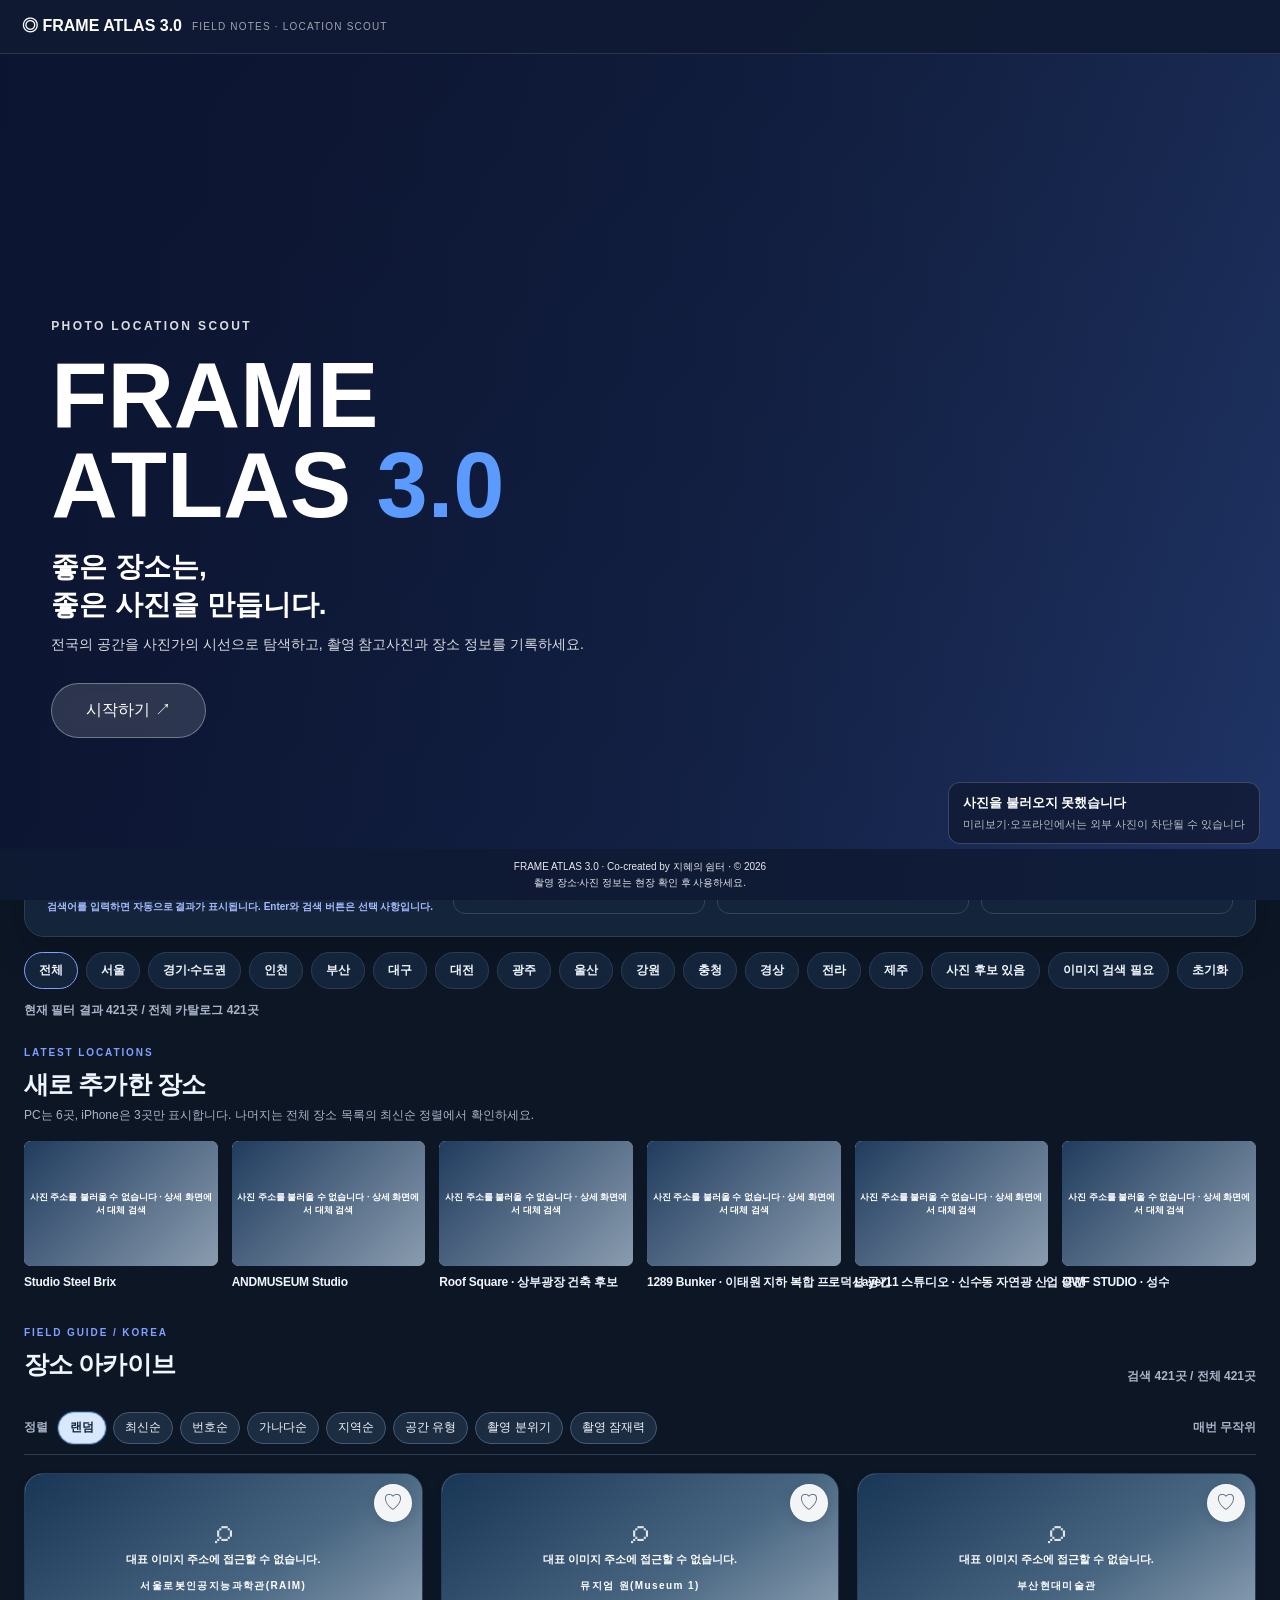
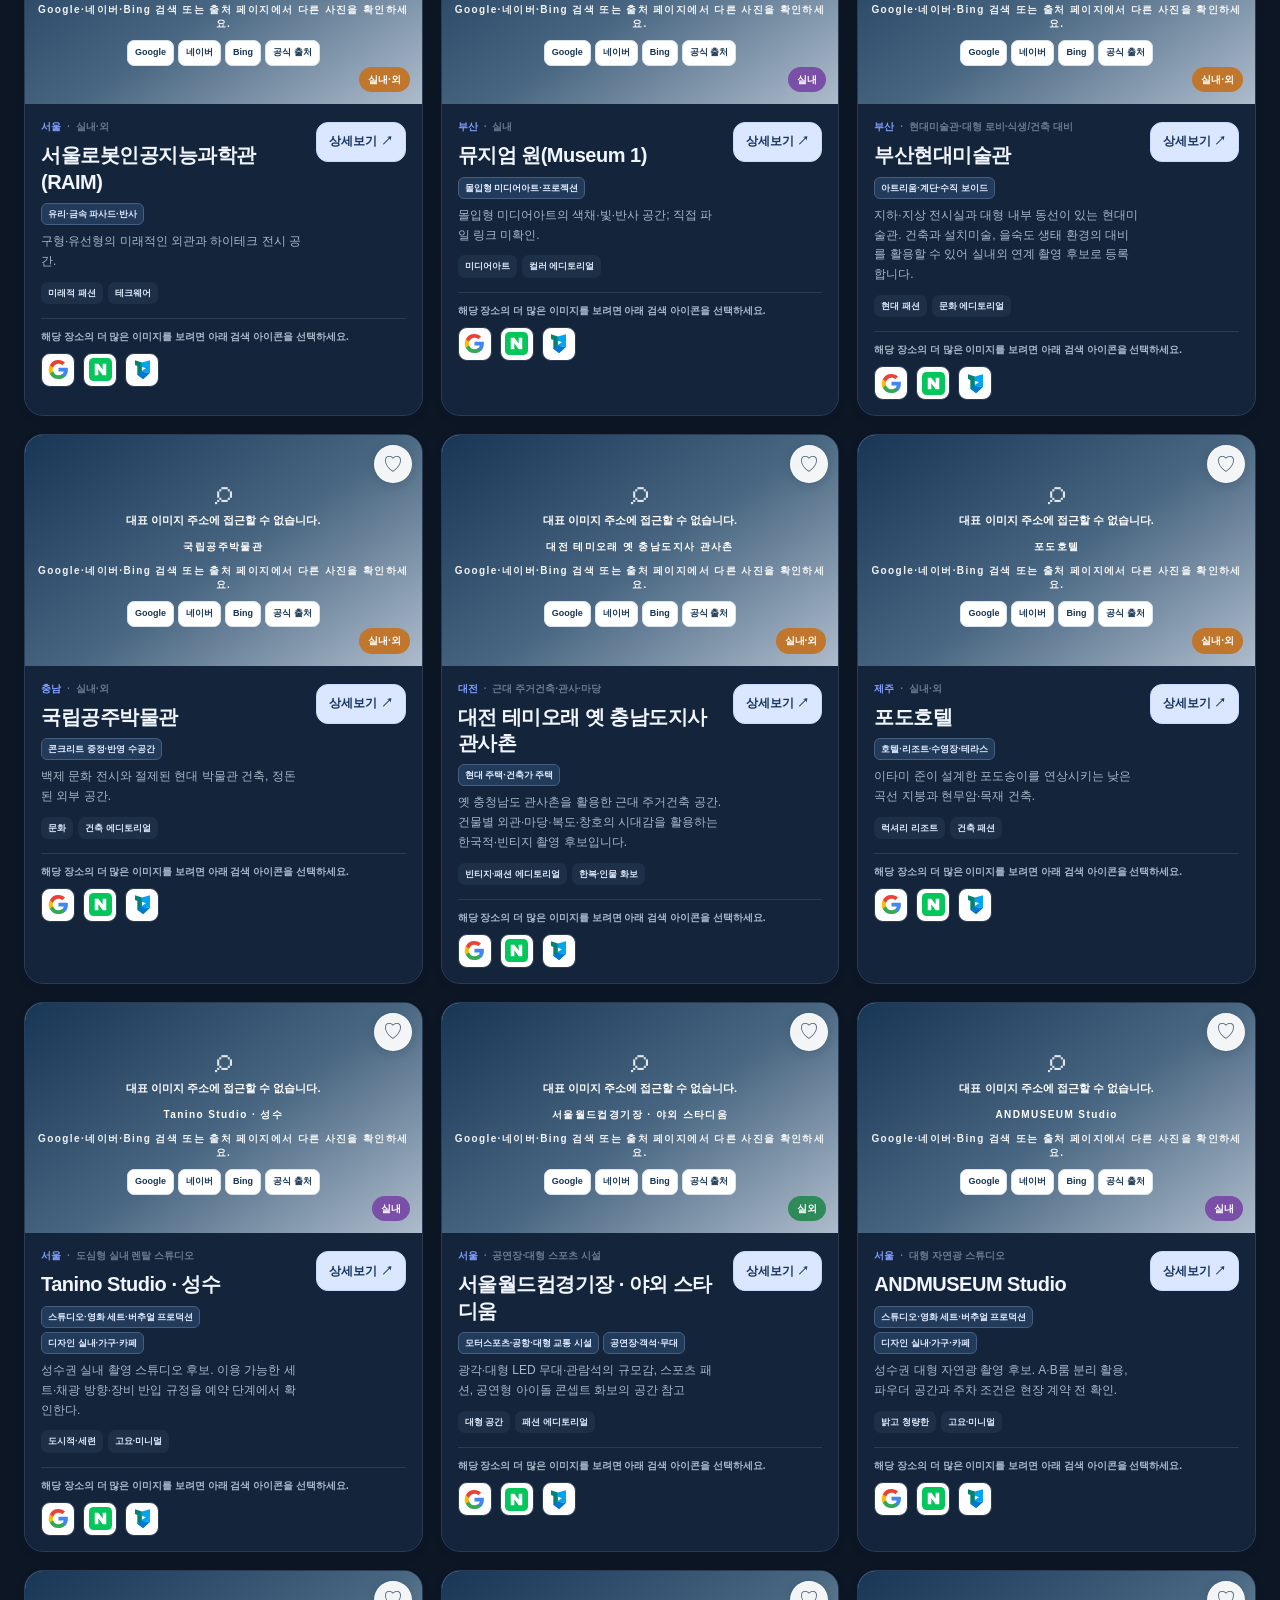
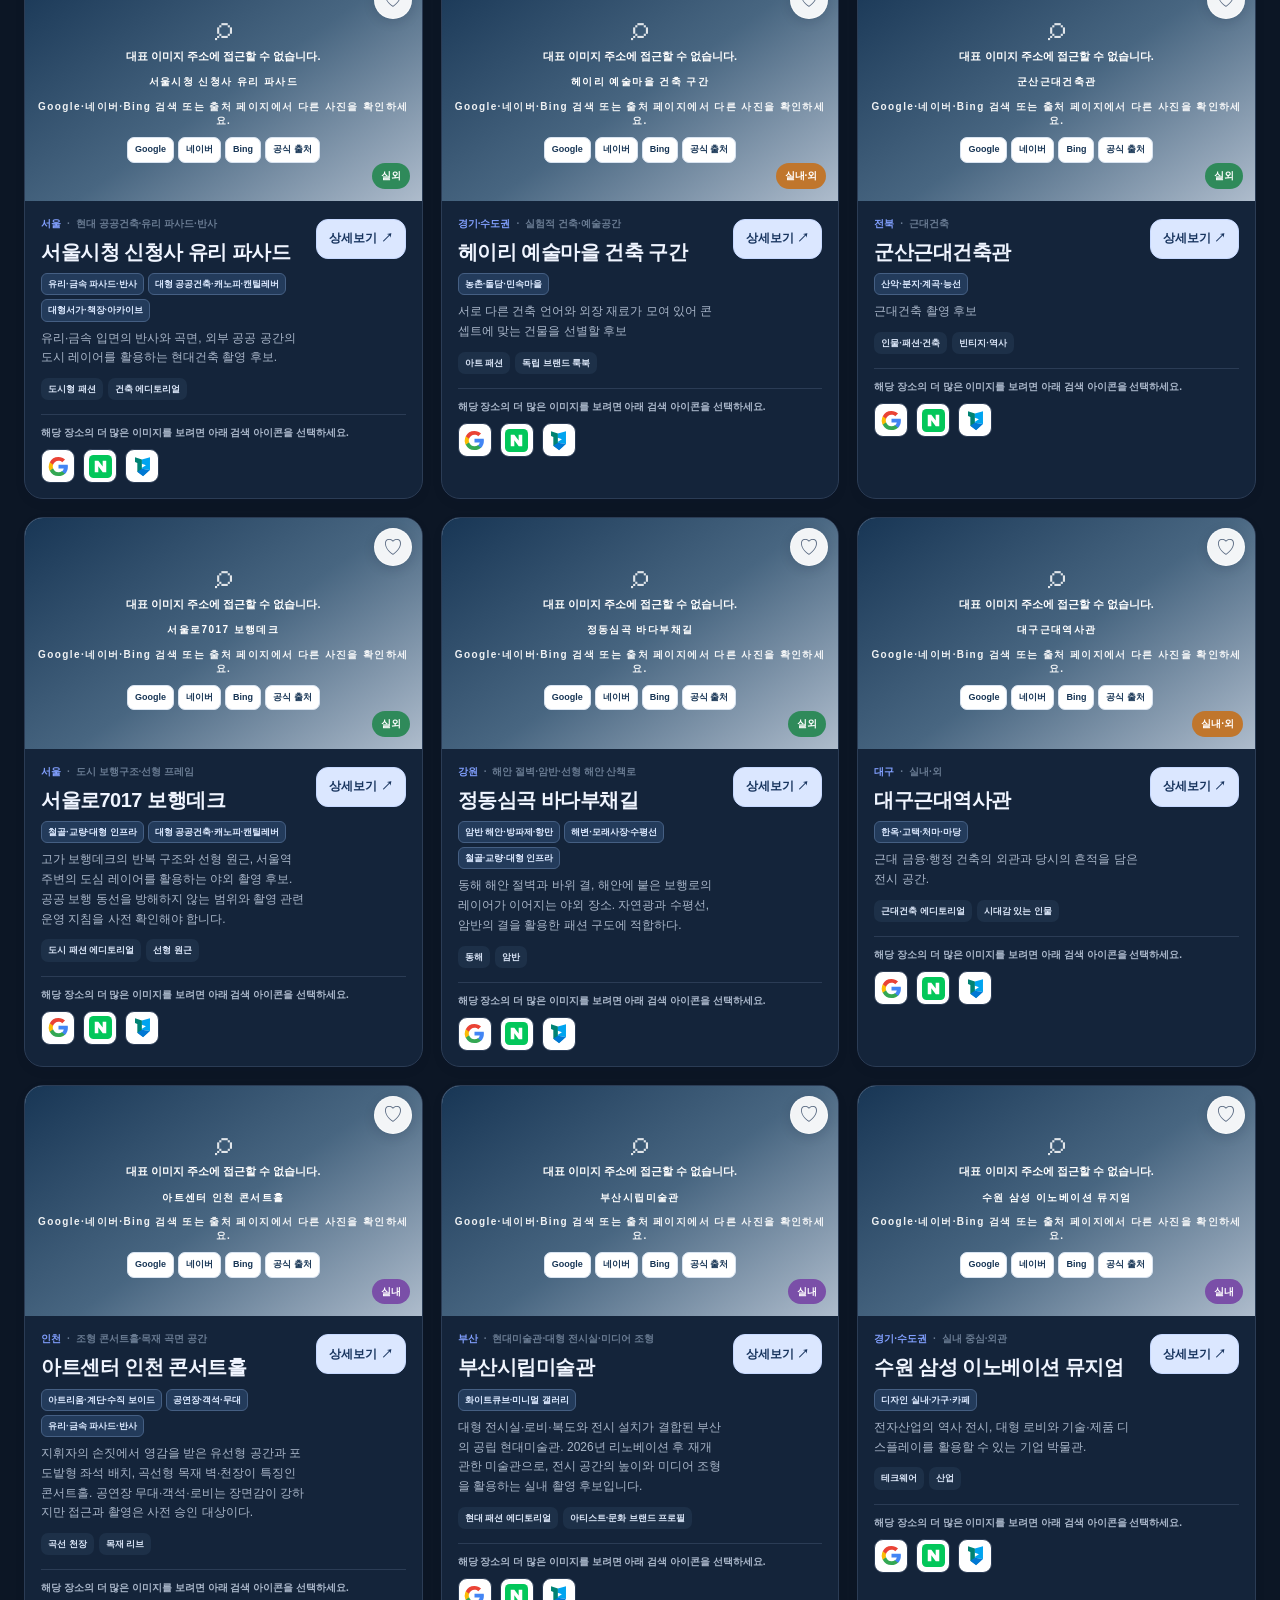
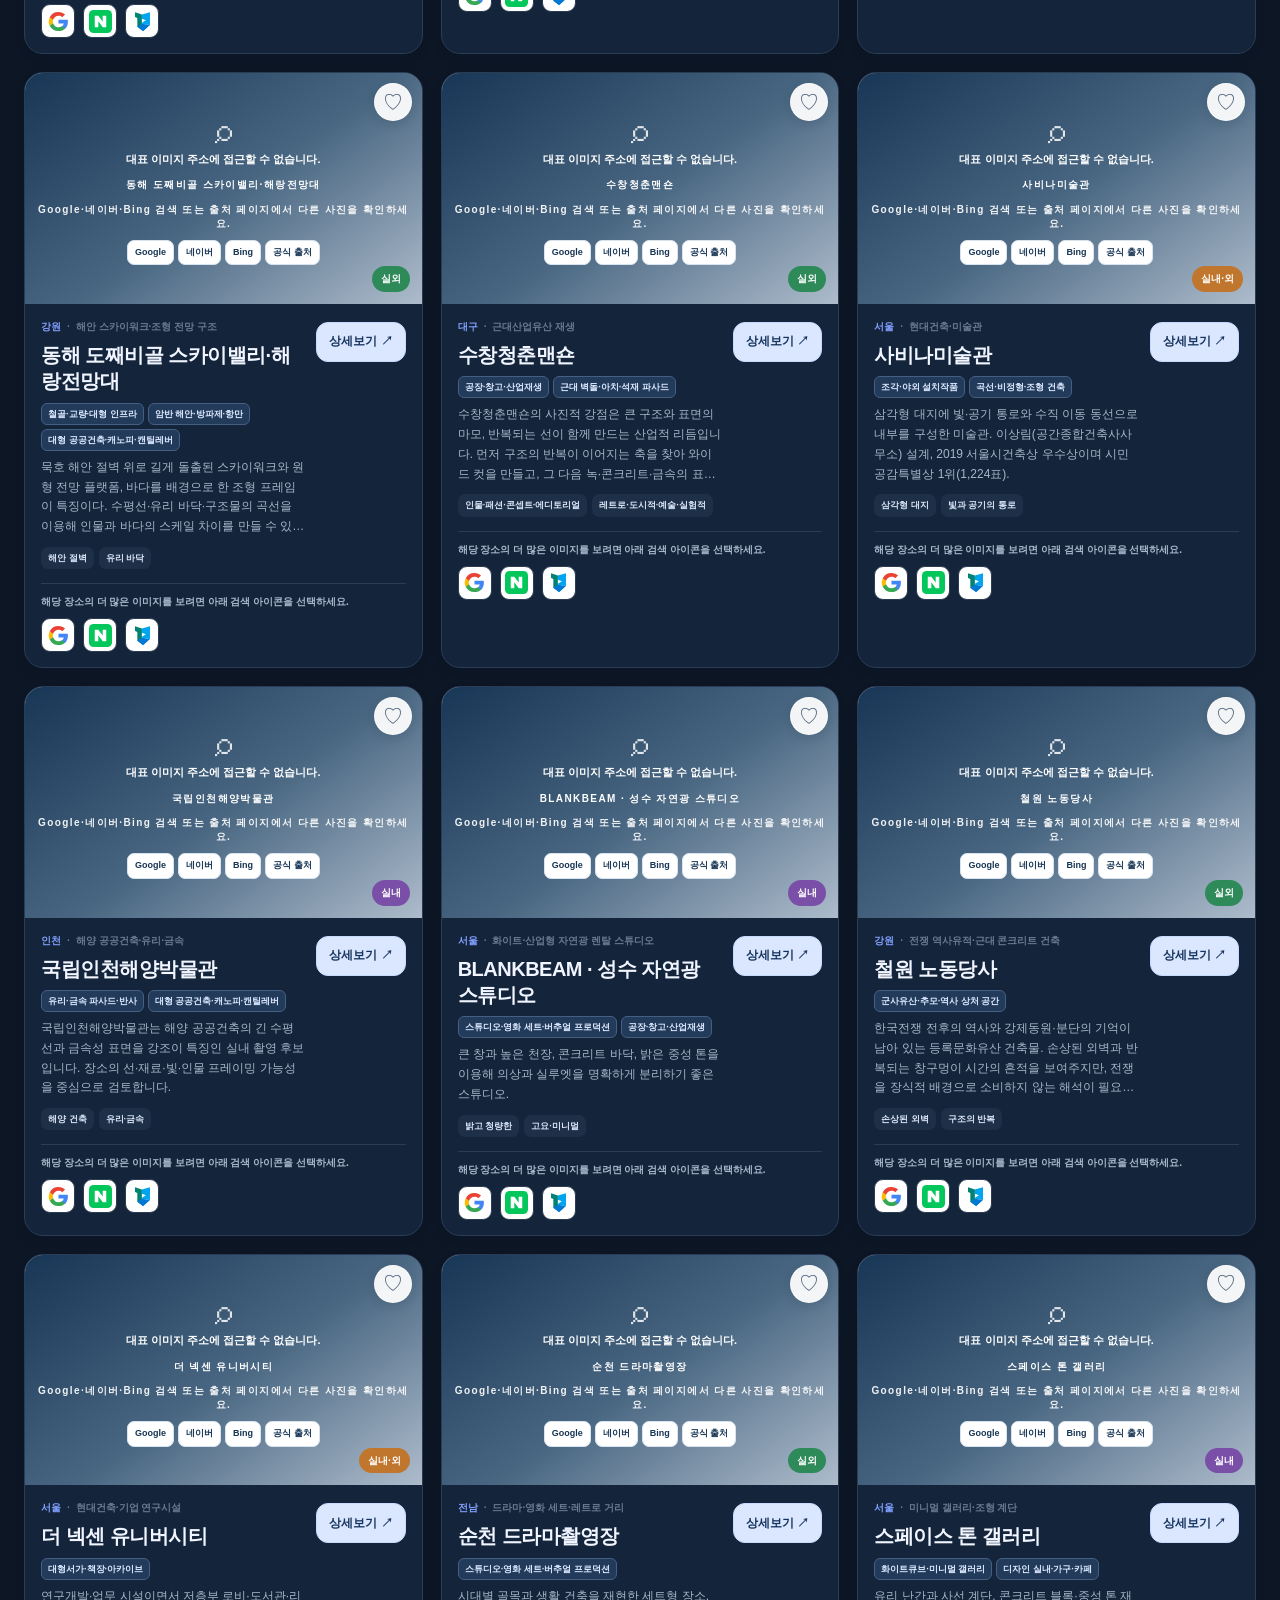
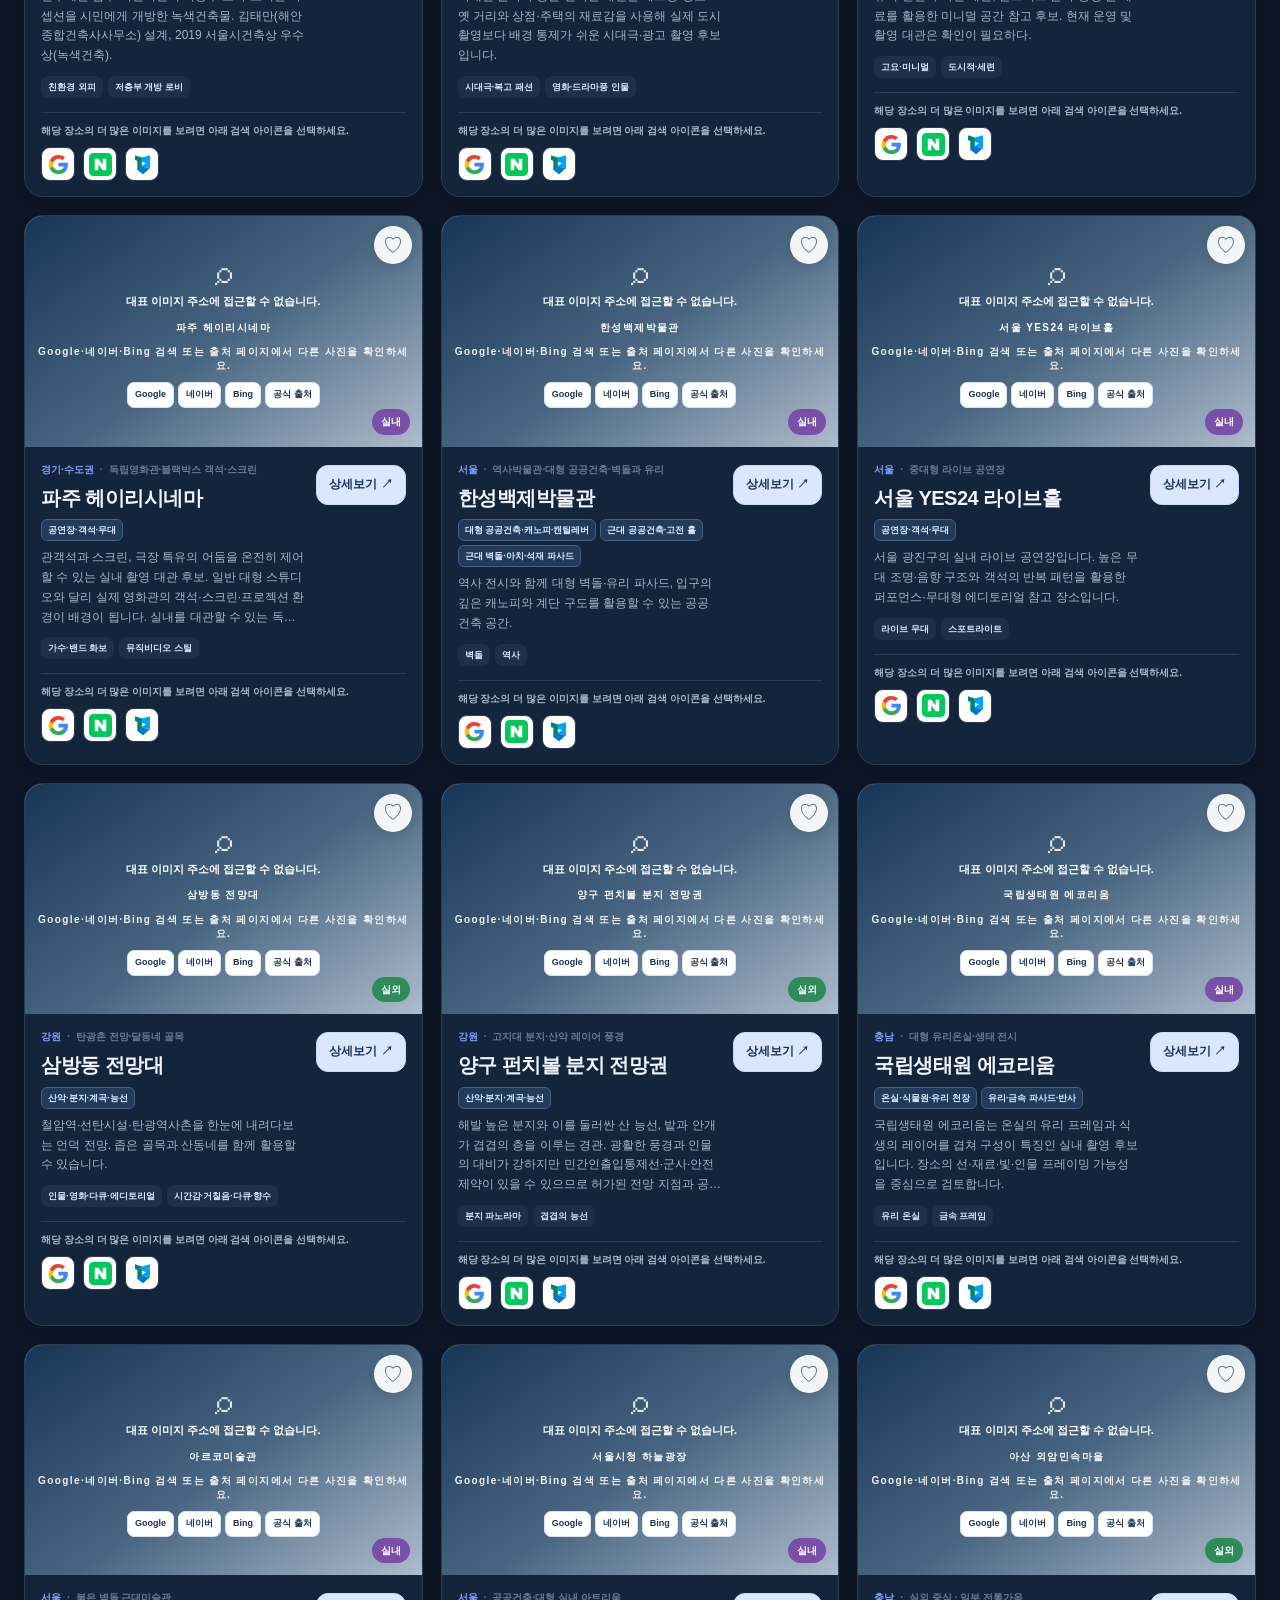
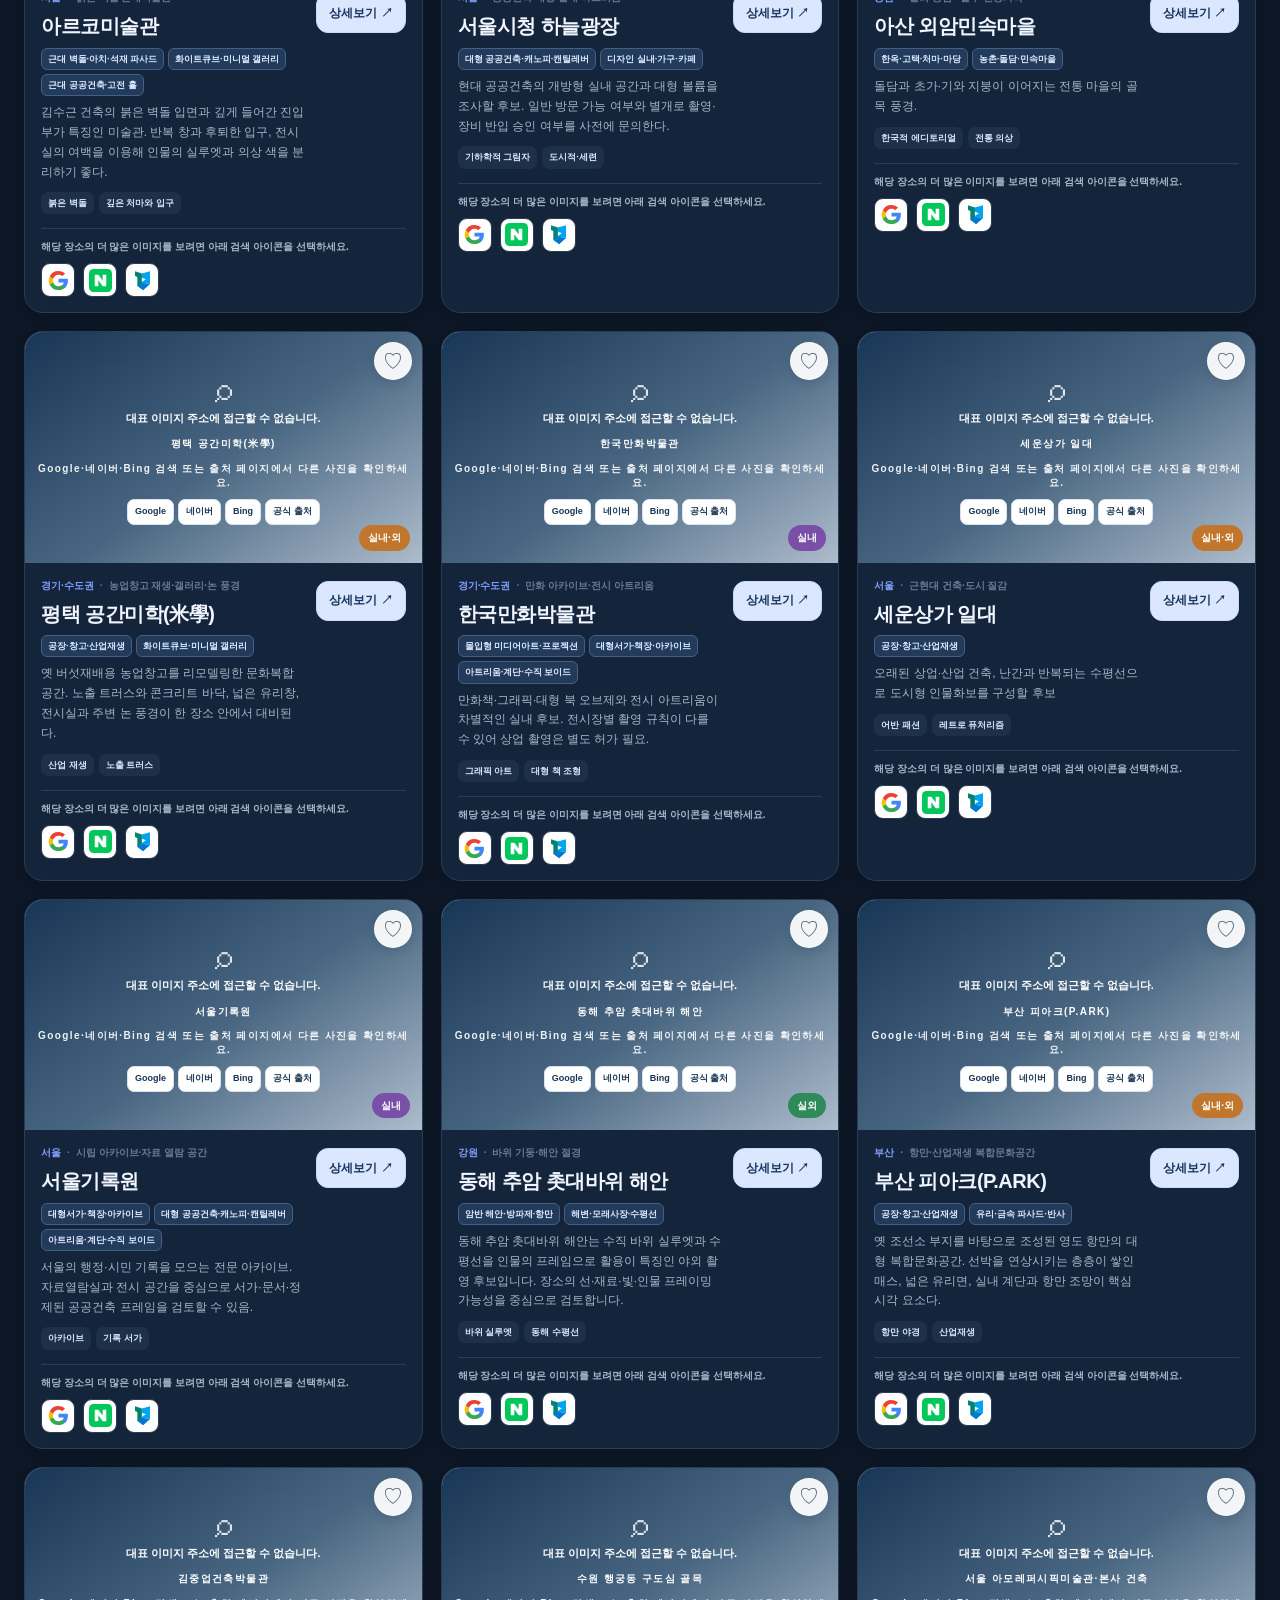
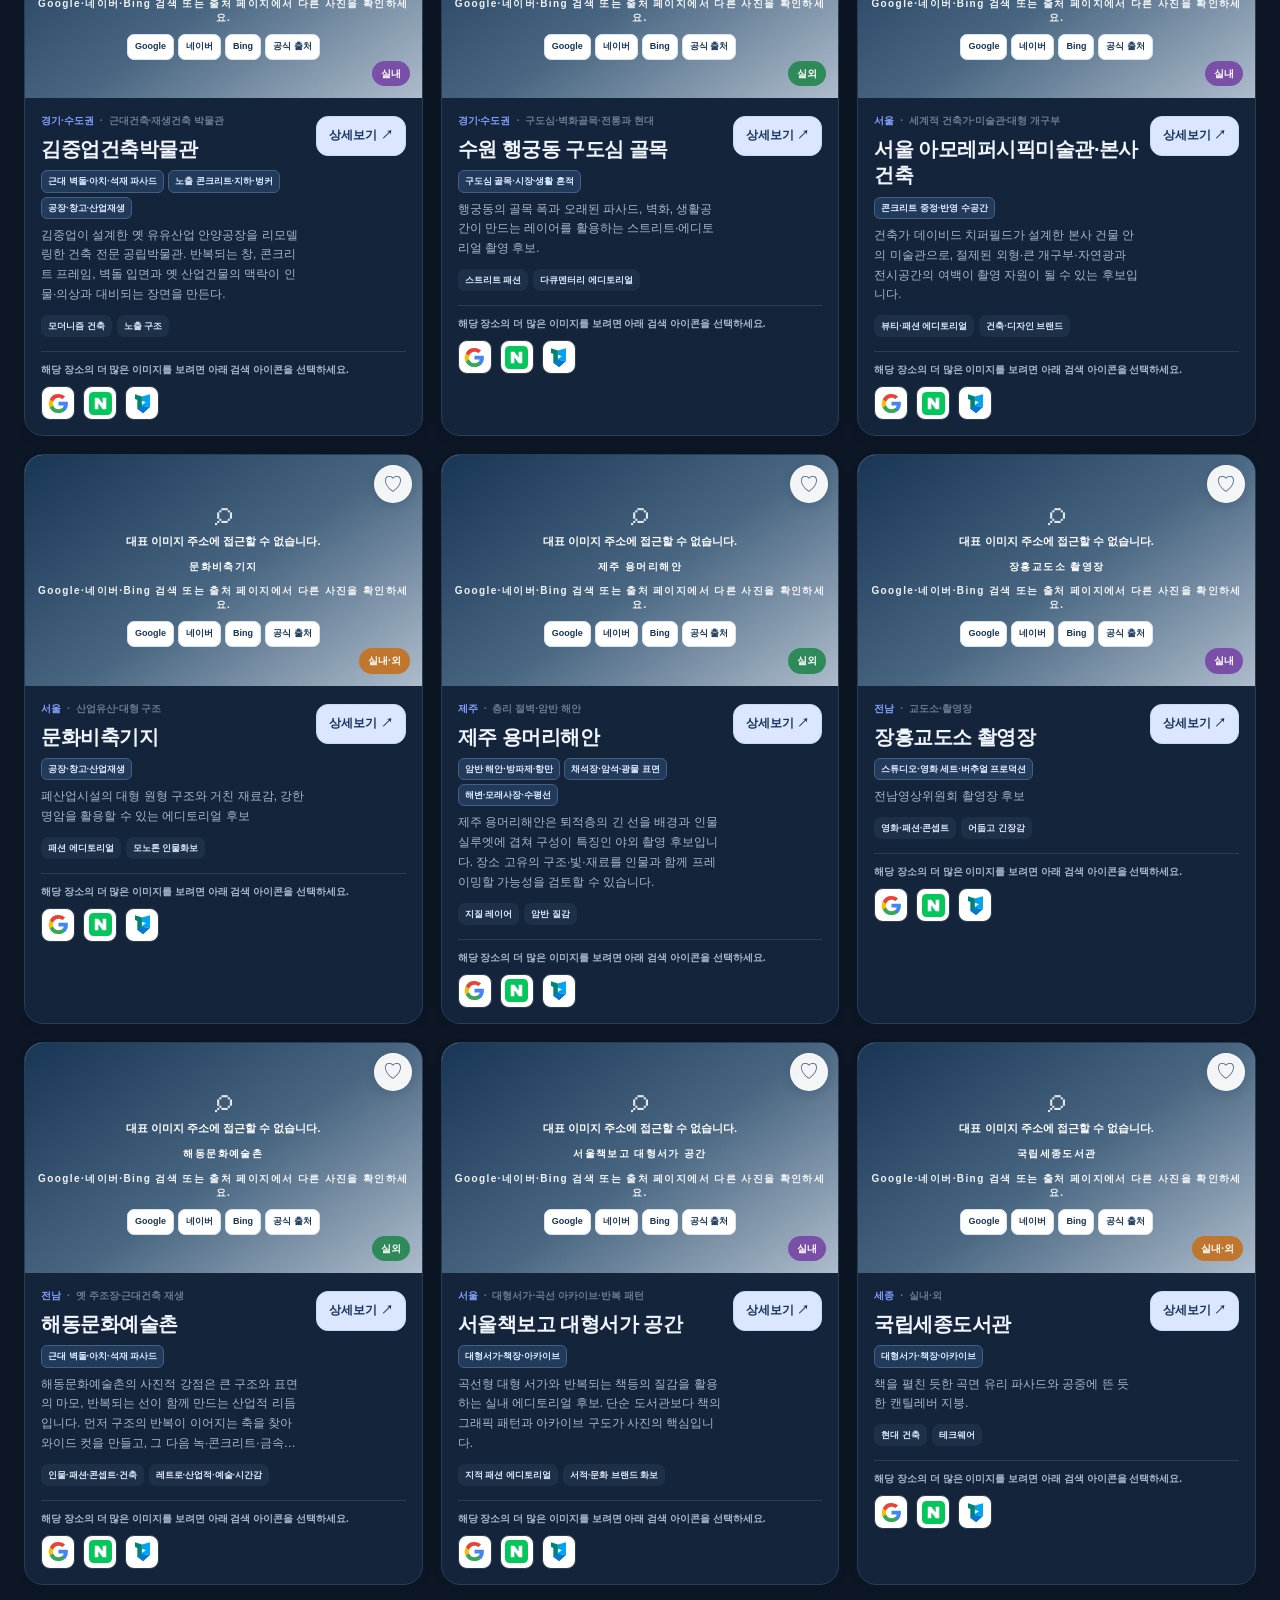
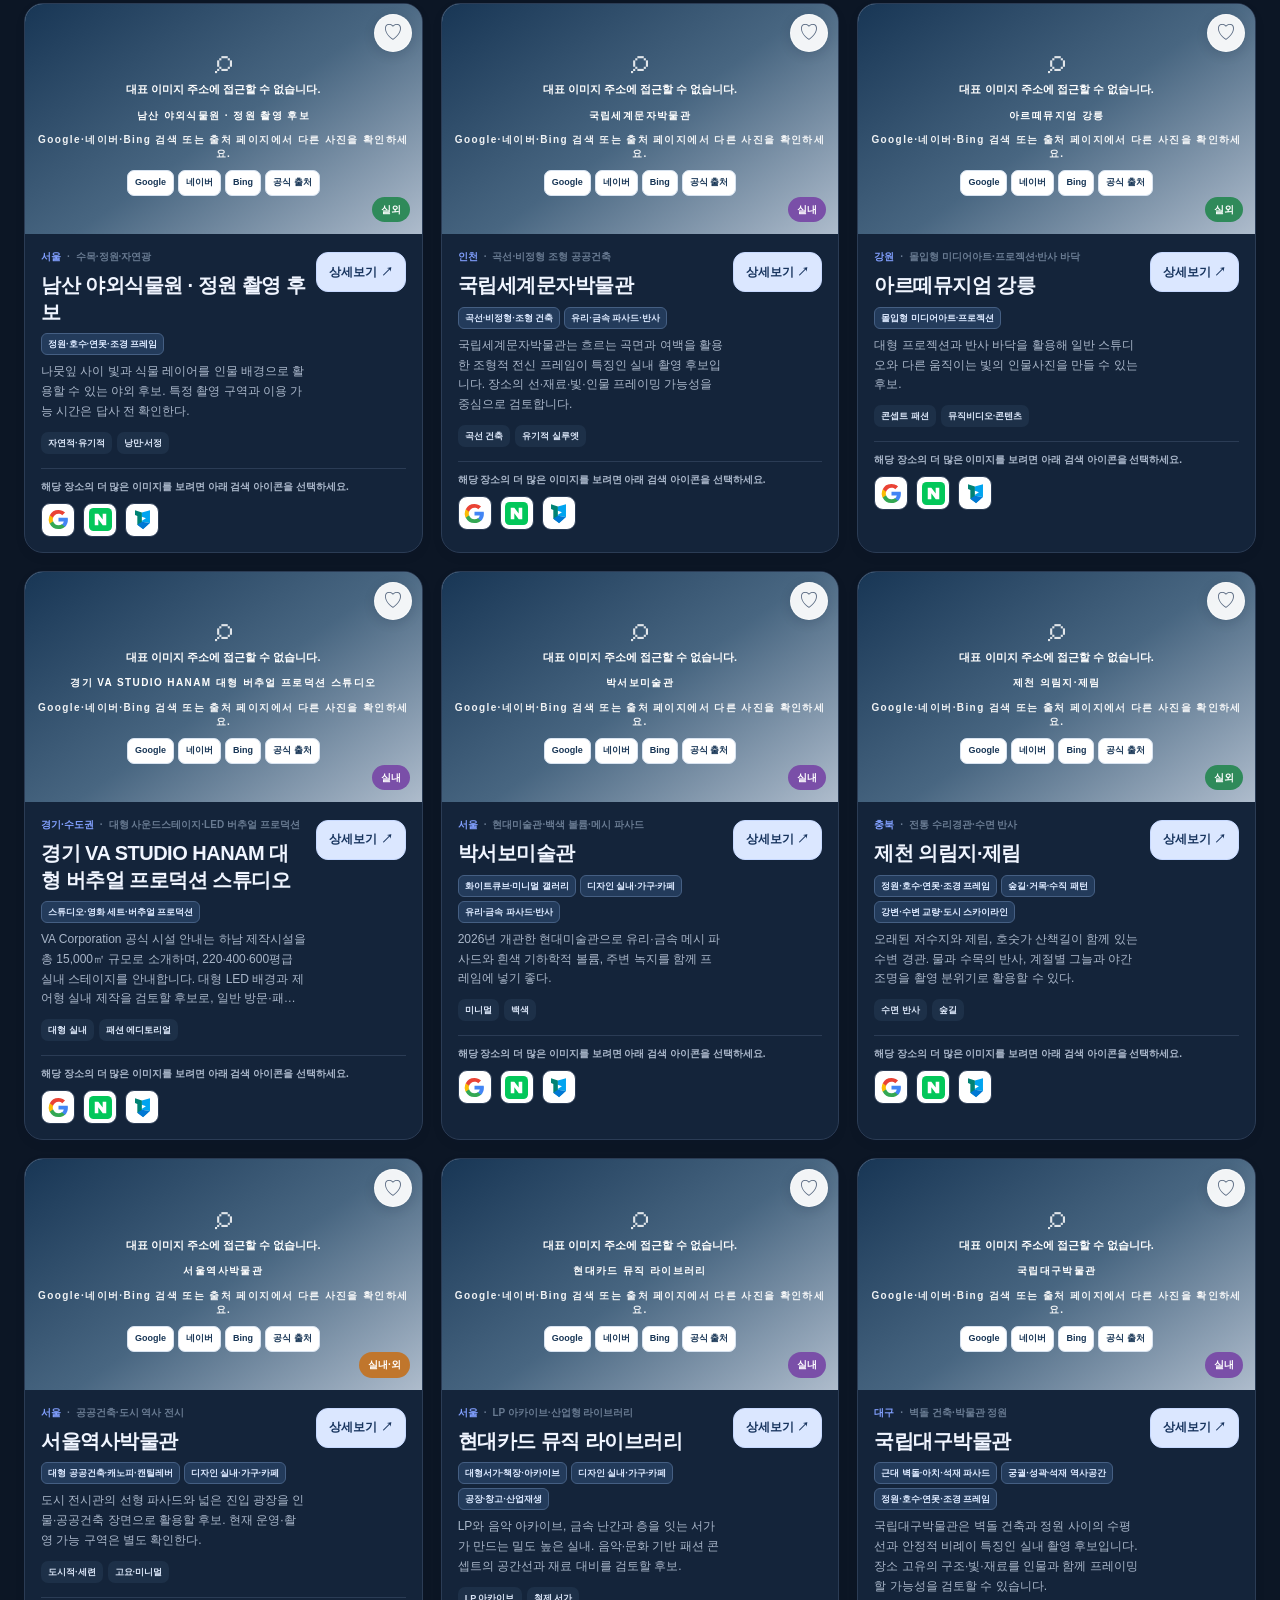
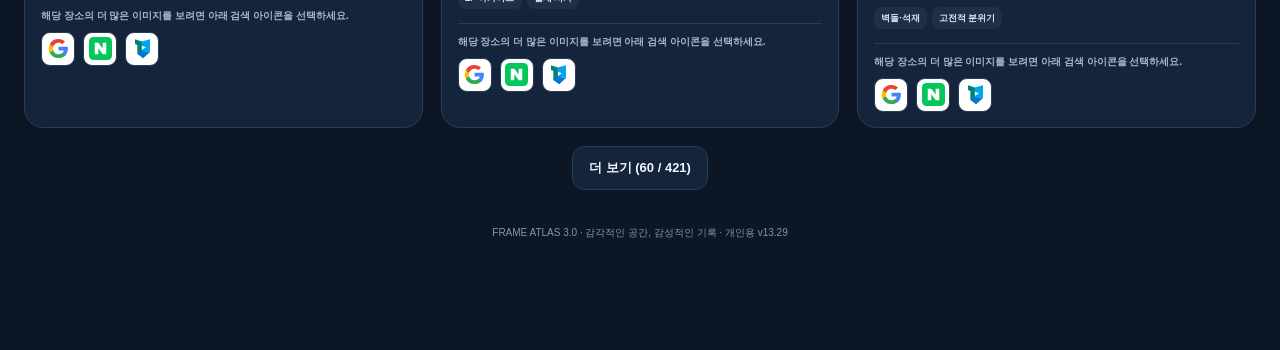
==== commit 7d98fed3: "Add files via upload" ====
--- a/index.html
+++ b/index.html
@@ -6,12 +6,12 @@
 <style>
 :root{--bg:#f3f7fc;--panel:#fff;--ink:#142844;--muted:#607188;--line:#dce5ef;--navy:#102341;--navy2:#18395f;--accent:#3f66e8;--purple:#6556d9;--orange:#ed6948;--soft:#eaf0fb;--green:#0b7758;--warn:#f4bd4e;--shadow:0 12px 38px rgba(18,40,68,.08);--radius:22px;--navheight:72px}
 *{box-sizing:border-box}html{scroll-behavior:smooth;scroll-padding-top:96px}body{margin:0;background:var(--bg);color:var(--ink);font-family:Inter,-apple-system,BlinkMacSystemFont,"Pretendard","Noto Sans KR","Apple SD Gothic Neo",sans-serif;line-height:1.55}button,input,select,textarea{font:inherit}button,a,select{cursor:pointer}button{border:0}a{color:inherit;text-decoration:none}img{max-width:100%;display:block}button:focus-visible,a:focus-visible,input:focus-visible,select:focus-visible,textarea:focus-visible{outline:3px solid #7e91ff;outline-offset:2px}
-.topbar{position:sticky;top:0;z-index:40;display:grid;grid-template-columns:minmax(225px,auto) minmax(250px,1fr) auto;align-items:center;gap:12px;padding:10px clamp(12px,2vw,28px);background:rgba(255,255,255,.96);backdrop-filter:blur(12px);border-bottom:1px solid var(--line)}.brand{display:flex;align-items:center;gap:12px;min-width:235px}.brand-mark{width:44px;height:44px;border-radius:13px;background:linear-gradient(135deg,#0c203b,#3268c9);color:#fff;display:grid;place-items:center;box-shadow:0 6px 15px #14284429}.brand-mark svg{width:26px;height:26px}.brand > span:last-child{display:flex;flex-direction:column;align-items:flex-start;gap:4px}.brand-name{display:block;font-weight:900;letter-spacing:.025em;font-size:19px;line-height:1.1}.brand-sub{display:block;font-size:9px;letter-spacing:.18em;font-weight:800;color:#61718a;margin-top:0}.top-actions{display:flex;align-items:center;gap:9px;flex-wrap:wrap}.badge-small{padding:7px 12px;background:#e7eee8;color:#294a3b;border-radius:999px;font-size:10px;font-weight:800;letter-spacing:.13em}.btn{display:inline-flex;align-items:center;justify-content:center;gap:8px;padding:11px 16px;border-radius:13px;font-weight:800;font-size:13px;transition:.18s transform,.18s background;border:1px solid transparent}.btn:hover{transform:translateY(-1px)}.btn-primary{background:var(--navy);color:#fff}.btn-accent{background:var(--accent);color:white}.btn-orange{background:var(--orange);color:white}.btn-outline{background:var(--panel);border-color:var(--line);color:var(--ink)}.btn-soft{background:var(--soft);color:var(--navy)}.btn-sm{padding:8px 11px;font-size:12px;border-radius:10px}.topnav{position:static;z-index:auto;display:flex;grid-column:2;grid-row:1;justify-content:center;align-items:center;gap:4px;padding:0 6px;background:transparent;border:0;min-width:0}.brand{grid-column:1;grid-row:1}.top-actions{grid-column:3;grid-row:1}.topnav .nav-btn{white-space:nowrap;padding:9px clamp(8px,1vw,16px)}.nav-btn{padding:9px 20px;border-radius:12px;color:#64748b;font-size:13px;font-weight:800;background:transparent}.nav-btn.active{background:var(--navy);color:#fff}.nav-btn span{margin-right:7px}
+.topbar{position:sticky;top:0;z-index:40;display:grid;grid-template-columns:minmax(225px,auto) minmax(250px,1fr) auto;align-items:center;gap:12px;padding:10px clamp(12px,2vw,28px);background:rgba(255,255,255,.96);backdrop-filter:blur(12px);border-bottom:1px solid var(--line)}.brand{display:flex;align-items:center;gap:12px;min-width:235px}.brand-mark{width:44px;height:44px;border-radius:13px;background:linear-gradient(135deg,#0c203b,#3268c9);color:#fff;display:grid;place-items:center;box-shadow:0 6px 15px #14284429}.brand-mark svg{width:26px;height:26px}.brand > span:last-child{display:flex;flex-direction:column;align-items:flex-start;gap:4px}.brand-name{display:block;font-weight:900;letter-spacing:.025em;font-size:19px;line-height:1.1}.brand-sub{display:block;font-size:9px;letter-spacing:.18em;font-weight:800;color:#61718a;margin-top:0}.top-actions{display:flex;align-items:center;gap:9px;flex-wrap:wrap}.badge-small{padding:7px 12px;background:#e7eee8;color:#294a3b;border-radius:999px;font-size:10px;font-weight:800;letter-spacing:.13em}.btn{display:inline-flex;align-items:center;justify-content:center;gap:8px;padding:11px 16px;border-radius:13px;font-weight:800;font-size:13px;transition:.18s transform,.18s background;border:1px solid transparent}.btn:hover{transform:translateY(-1px)}.btn-primary{background:var(--navy);color:#fff}.btn-accent{background:var(--accent);color:white}.btn-orange{background:var(--orange);color:white;border-color:#cf6a16}.detail-action-row .btn-orange{background:#e98221;color:#fff;border-color:#c96510;box-shadow:0 2px 0 rgba(132,62,0,.12)}.detail-action-row .btn-orange:hover{background:#d96f13}.btn-outline{background:var(--panel);border-color:var(--line);color:var(--ink)}.btn-soft{background:var(--soft);color:var(--navy)}.btn-sm{padding:8px 11px;font-size:12px;border-radius:10px}.topnav{position:static;z-index:auto;display:flex;grid-column:2;grid-row:1;justify-content:center;align-items:center;gap:4px;padding:0 6px;background:transparent;border:0;min-width:0}.brand{grid-column:1;grid-row:1}.top-actions{grid-column:3;grid-row:1}.topnav .nav-btn{white-space:nowrap;padding:9px clamp(8px,1vw,16px)}.nav-btn{padding:9px 20px;border-radius:12px;color:#64748b;font-size:13px;font-weight:800;background:transparent}.nav-btn.active{background:var(--navy);color:#fff}.nav-btn span{margin-right:7px}
 .wrap{width:min(1440px,calc(100% - 48px));margin:0 auto}.hero{position:relative;margin:22px auto 0;min-height:390px;height:min(43vw,565px);max-height:565px;min-height:390px;border-radius:26px;overflow:hidden;background:linear-gradient(120deg,#0e2140,#274a78 52%,#172b4c);color:#fff;box-shadow:var(--shadow)}.hero-photo{position:absolute;inset:0;width:100%;height:100%;object-fit:cover;opacity:.9;transition:opacity .2s}.hero-photo.hero-local-fallback{object-position:center 56%;opacity:.82}.hero-image-fallback{position:absolute;z-index:1;right:22px;top:18px;max-width:min(340px,42%);padding:8px 12px;background:#07172db8;border:1px solid #ffffff36;border-radius:10px;color:#eef4ff;font-size:10px;line-height:1.55;gap:4px}.hero-image-fallback strong{display:block;font-size:11px}.hero-image-fallback span{display:block;font-size:10px;line-height:1.45}.hero-location-caption{position:absolute;z-index:3;right:22px;bottom:18px;max-width:36%;padding:8px 12px;background:#07172db8;border:1px solid #ffffff36;border-radius:10px;color:#eef4ff;font-size:10px;line-height:1.5}.hero-location-caption strong{display:block;font-size:12px}.hero-location-caption small{opacity:.8}.hero-shade{position:absolute;inset:0;background:linear-gradient(90deg,rgba(4,20,45,.88),rgba(6,23,49,.45) 54%,rgba(5,20,41,.18)),linear-gradient(0deg,rgba(4,18,39,.7),transparent 52%)}.hero-content{position:absolute;left:clamp(26px,5vw,72px);bottom:clamp(26px,5vw,64px);right:30px;max-width:740px;z-index:2}.kicker{font-size:10px;font-weight:900;letter-spacing:.22em;text-transform:uppercase;display:flex;align-items:center;gap:8px;color:#b9d0ff}.kicker:before{content:"";height:7px;width:7px;border-radius:50%;background:#6ba4ff}.hero h1{font-size:clamp(36px,5vw,66px);line-height:1.08;letter-spacing:-.045em;margin:18px 0 16px;font-weight:950}.hero h1 em{font-style:normal;color:#bdd1ff}.hero-h1-tail{display:inline}.hero-copy{font-size:15px;max-width:590px;color:#edf4ff;margin:0 0 24px;line-height:1.85}.hero-buttons{display:flex;gap:10px;flex-wrap:wrap}.hero-stats{display:flex;gap:0;margin-top:28px;padding-top:18px;border-top:1px solid #ffffff4c;width:min(500px,100%)}.stat{padding:0 24px;border-right:1px solid #ffffff4c}.stat:first-child{padding-left:0}.stat:last-child{border:0}.stat strong{font-size:26px;display:block;line-height:1.1}.stat small{display:block;font-size:10px;color:#d3e2fc;margin-top:5px}
 .search-panel{margin:16px 0 26px;background:var(--panel);border:1px solid var(--line);box-shadow:var(--shadow);border-radius:20px;padding:22px;display:grid;grid-template-columns:minmax(260px,1.25fr) minmax(150px,.8fr) minmax(150px,.8fr) minmax(150px,.8fr);gap:12px;align-items:end}.field label{display:block;font-size:10px;letter-spacing:.1em;font-weight:900;color:#687990;margin-bottom:7px}.input,.select,.textarea{width:100%;min-height:46px;border:1px solid #d6e0ec;background:#fbfcfe;color:var(--ink);padding:12px 14px;border-radius:12px;outline:none}.textarea{min-height:110px;resize:vertical}.input:focus,.select:focus,.textarea:focus{border-color:#7191fa;box-shadow:0 0 0 3px #6786f31a}.search-input-wrap{position:relative}.search-input-wrap .input{padding-left:42px}.search-taxonomy-hint{display:block;margin-top:7px;color:var(--muted);font-size:10px;line-height:1.55}.search-glyph{position:absolute;left:15px;top:13px;color:#697d97;font-size:18px}.search-footer{display:flex;align-items:center;justify-content:space-between;gap:12px;margin-top:-11px;margin-bottom:24px;flex-wrap:wrap}.chip-row{display:flex;flex-wrap:wrap;gap:8px}.chip{display:inline-flex;align-items:center;gap:6px;padding:8px 14px;border:1px solid var(--line);background:white;color:#52637b;border-radius:999px;font-size:12px;font-weight:800}.chip.active{background:var(--accent);border-color:var(--accent);color:white}.chip.dark.active{background:var(--navy);border-color:var(--navy)}.result-count{font-size:12px;color:var(--muted);font-weight:700}.section{margin:26px 0 34px}.section-head{display:flex;justify-content:space-between;align-items:end;gap:15px;margin-bottom:17px}.section-head .eyebrow{font-size:10px;color:var(--accent);font-weight:900;letter-spacing:.19em}.section-head h2{font-size:25px;letter-spacing:-.035em;margin:4px 0 2px}.section-head p{font-size:12px;color:var(--muted);margin:0}.location-grid{display:grid;grid-template-columns:repeat(3,minmax(0,1fr));gap:18px}.location-card{min-width:0;border:1px solid var(--line);background:var(--panel);border-radius:19px;overflow:hidden;box-shadow:0 4px 14px rgba(16,35,65,.035);transition:transform .2s,box-shadow .2s;cursor:pointer}.location-card:hover{transform:translateY(-4px);box-shadow:0 18px 35px rgba(16,35,65,.13)}.card-photo{height:220px;position:relative;background:linear-gradient(135deg,#b6c5d8,#344a65);overflow:hidden}.card-photo img{width:100%;height:100%;object-fit:cover;transition:transform .4s}.location-card:hover .card-photo img{transform:scale(1.025)}.photo-fallback{position:absolute;inset:0;display:grid;place-items:center;background:radial-gradient(circle at 75% 20%,#c2d5ed,transparent 30%),linear-gradient(135deg,#294b70,#8090a3 58%,#d6dce3);color:white;text-align:center}.photo-fallback span{display:block;font-size:34px;opacity:.85}.photo-fallback small{font-size:10px;font-weight:900;letter-spacing:.14em;margin-top:5px}.card-no{position:absolute;top:14px;left:14px;background:#102341c9;color:white;border-radius:7px;padding:6px 8px;font-size:9px;letter-spacing:.15em;font-weight:900}.favorite-btn{position:absolute;top:12px;right:12px;width:38px;height:38px;border:1px solid #ffffffa6;background:#ffffffeb;border-radius:50%;font-size:19px;color:#52637b;display:grid;place-items:center;z-index:3}.favorite-btn.saved{color:#eb5b54}.photo-tag{position:absolute;bottom:12px;left:12px;padding:5px 9px;border-radius:999px;background:#102341c9;color:white;font-size:10px;font-weight:800}.card-body{padding:16px 17px 18px}.card-meta{display:flex;align-items:center;gap:7px;flex-wrap:wrap;font-size:10px;color:#687a91;font-weight:800}.card-region{color:var(--accent)}.card-body h3{font-size:18px;margin:7px 0 7px;line-height:1.35;letter-spacing:-.02em}.card-body p{font-size:12px;line-height:1.7;color:var(--muted);margin:0;display:-webkit-box;-webkit-line-clamp:2;-webkit-box-orient:vertical;overflow:hidden}.tag-row{display:flex;flex-wrap:wrap;gap:5px;margin-top:12px}.tag{font-size:10px;padding:5px 8px;background:#eff4fb;border-radius:6px;color:#4d6079;font-weight:700}.card-actions{display:flex;justify-content:space-between;align-items:center;gap:6px;margin-top:14px;padding-top:13px;border-top:1px solid #e9eef5}.card-actions span{font-size:10px;color:#728198}.card-actions button{font-size:11px;font-weight:900;background:transparent;color:var(--accent);padding:3px}
 .notice{margin:16px 0;background:#fff7e3;color:#77561c;border:1px solid #efddb0;padding:12px 15px;border-radius:12px;font-size:12px;line-height:1.7}.notice strong{margin-right:6px}.empty-state{padding:50px 20px;border:1px dashed #bdcadd;border-radius:18px;text-align:center;background:#fff}.empty-state h3{margin:4px 0 8px}.empty-state p{color:var(--muted);font-size:13px}
 /* DETAIL */
-.detail-top{padding-top:20px}.back-row{display:flex;justify-content:space-between;align-items:center;gap:10px;margin-bottom:14px}.back-link{background:#fff;border:1px solid var(--line);border-radius:12px;padding:10px 14px;font-size:12px;font-weight:900}.detail-hero{position:relative;min-height:310px;height:min(35vw,430px);border-radius:23px;overflow:hidden;background:linear-gradient(110deg,#0f2746,#53677b);color:white}.detail-hero>img{position:absolute;inset:0;width:100%;height:100%;object-fit:cover}.detail-photo-fallback{display:none;position:absolute;inset:0;align-items:center;justify-content:center;text-align:center;padding:24px;color:#eef4ff;background:radial-gradient(circle at 72% 18%,#536a82,transparent 30%),linear-gradient(135deg,#102847,#65758a)}.detail-photo-fallback strong{display:block;font-size:18px;margin-bottom:8px}.detail-photo-fallback span{font-size:12px;opacity:.88}.detail-hero-shade{position:absolute;inset:0;background:linear-gradient(90deg,rgba(6,22,43,.88),rgba(6,23,45,.22)),linear-gradient(0deg,rgba(6,19,39,.65),transparent 62%)}.detail-hero-copy{position:absolute;bottom:30px;left:clamp(22px,4vw,52px);right:20px;max-width:850px}.detail-hero h1{font-size:clamp(30px,4vw,52px);line-height:1.1;letter-spacing:-.04em;margin:12px 0 10px}.detail-hero p{font-size:14px;max-width:720px;color:#ecf3fc;line-height:1.7;margin:0}.detail-action-row{display:flex;align-items:center;gap:8px;flex-wrap:wrap;margin:16px 0}.detail-layout{display:grid;grid-template-columns:minmax(0,1.05fr) minmax(0,.95fr);gap:18px;align-items:start}.specific-focus{margin:10px 0 14px!important;padding:11px 13px;background:#f5f7fb;border-left:3px solid #8499c7;border-radius:0 10px 10px 0;font-size:12px!important;color:#53647b!important;line-height:1.75}.card-image-search{display:flex;align-items:center;gap:6px;flex-wrap:wrap;margin-top:10px;padding-top:9px;border-top:1px solid #eef2f7}.search-logo{display:block;width:20px;height:20px;object-fit:contain}.card-image-search a[data-search-link]{display:inline-flex;align-items:center;justify-content:center;width:32px;height:32px;border:1px solid var(--line);border-radius:8px;background:#fff}.card-image-search .search-label{font-size:9px;color:#8390a3;font-weight:800;margin-right:2px}.card-image-search a{font-size:10px;font-weight:800;color:#4f66a7;background:#f3f6fc;border:1px solid #e3e9f4;border-radius:7px;padding:5px 7px}.card-image-search a:hover{background:#e8efff}.shoot-plan-suggestion{display:block;font-size:10px;color:#8996a8;line-height:1.6;margin-top:4px;font-weight:500}.shoot-plan-controls{display:flex;justify-content:flex-end;margin:8px 0 2px}.cover-add-box{margin-top:14px;padding:14px;border:1px solid var(--line);background:#f8faff;border-radius:13px}.cover-add-box p{font-size:11px;color:#7c899c;margin:0 0 10px;line-height:1.65}.cover-add-grid{display:grid;grid-template-columns:1fr 1fr;gap:9px}.cover-add-grid .full{grid-column:1/-1}.cover-add-box .button-row{margin-top:9px}.gallery-caption .cover-select-btn{display:inline-flex;margin-top:8px;padding:6px 9px;font-size:10px;border-radius:8px;background:#102341;color:#fff;font-weight:800}.gallery-caption .cover-select-btn.is-cover{background:#dcece5;color:#246448;cursor:default}.gallery-caption .cover-select-btn:disabled{opacity:1}.detail-main,.detail-side{display:grid;gap:16px}.panel{background:var(--panel);border:1px solid var(--line);border-radius:18px;padding:20px;box-shadow:0 5px 18px rgba(16,35,65,.04)}.panel h2{font-size:18px;margin:0 0 13px;letter-spacing:-.025em}.panel h3{font-size:14px;margin:14px 0 8px}.panel p{font-size:13px;color:#52657c;line-height:1.8;margin:7px 0}.panel-kicker{font-size:10px;font-weight:900;letter-spacing:.17em;color:var(--accent);margin-bottom:6px}.feature-list{display:grid;grid-template-columns:repeat(2,minmax(0,1fr));gap:10px}.feature{padding:12px;background:#f4f7fc;border-radius:12px;border:1px solid #e5ebf4}.feature strong{display:block;font-size:12px;margin-bottom:4px}.feature p{margin:0;font-size:11px}.info-list{display:grid;grid-template-columns:115px minmax(0,1fr);gap:0;border-top:1px solid var(--line)}.info-list>div{padding:10px 0;border-bottom:1px solid var(--line);font-size:12px;overflow-wrap:anywhere}.info-label{color:var(--muted);font-weight:800}.info-value a{color:var(--accent);text-decoration:underline;text-underline-offset:2px}.gallery-grid{display:grid;grid-template-columns:repeat(2,minmax(0,1fr));gap:10px}.gallery-item{border:1px solid var(--line);border-radius:13px;overflow:hidden;background:#f8fafc}.gallery-img{height:145px;position:relative;background:linear-gradient(135deg,#dce5f1,#65768b)}.gallery-img img{width:100%;height:100%;object-fit:cover}.gallery-caption{padding:10px;font-size:11px;line-height:1.55}.gallery-caption strong{display:block;margin-bottom:4px}.gallery-caption p{margin:0 0 5px;font-size:10px}.gallery-caption a{color:var(--accent);font-weight:800}.search-links{display:flex;gap:8px;flex-wrap:wrap;margin-top:12px}.source-list{display:grid;gap:9px}.image-source-details{margin-top:6px;font-size:10px;color:var(--muted)}.image-source-details summary{cursor:pointer;font-weight:800;color:var(--accent)}.image-source-details p{font-size:10px;margin:5px 0;overflow-wrap:anywhere}.shoot-plan-details{margin-top:12px}.shoot-plan-details summary{cursor:pointer;font-weight:900;color:var(--navy);padding:8px 0}.shoot-plan-help{font-size:11px;color:var(--muted);line-height:1.65}.source-link{display:flex;align-items:start;gap:10px;padding:10px;border:1px solid var(--line);border-radius:11px}.source-link strong{display:block;font-size:12px}.source-link small{display:block;font-size:10px;color:var(--muted);overflow-wrap:anywhere;margin-top:3px}.checklist-group{margin:13px 0}.checklist-group h3{display:flex;align-items:center;gap:7px;margin:0 0 8px;font-size:13px}.check-row{display:flex;align-items:start;gap:9px;padding:8px 0;border-bottom:1px solid #edf1f6;font-size:12px;color:#52657c}.check-row input{margin-top:4px;accent-color:var(--accent)}.memo-actions{display:flex;justify-content:space-between;gap:8px;align-items:center;flex-wrap:wrap;margin-top:10px}.save-hint{font-size:10px;color:var(--muted)}.detail-bottom-return{position:fixed;bottom:86px;left:18px;z-index:25;background:var(--navy);color:white;border-radius:999px;padding:11px 16px;font-size:12px;font-weight:900;box-shadow:0 6px 22px #0d1f3e32}
+.detail-top{padding-top:20px}.back-row{display:flex;justify-content:space-between;align-items:center;gap:10px;margin-bottom:14px}.back-link{background:#fff;border:1px solid var(--line);border-radius:12px;padding:10px 14px;font-size:12px;font-weight:900}.detail-hero{position:relative;min-height:310px;height:min(35vw,430px);border-radius:23px;overflow:hidden;background:linear-gradient(110deg,#0f2746,#53677b);color:white}.detail-hero>img{position:absolute;inset:0;width:100%;height:100%;object-fit:cover}.detail-photo-fallback{display:none;position:absolute;inset:0;align-items:center;justify-content:center;text-align:center;padding:24px;color:#eef4ff;background:radial-gradient(circle at 72% 18%,#536a82,transparent 30%),linear-gradient(135deg,#102847,#65758a)}.detail-photo-fallback strong{display:block;font-size:18px;margin-bottom:8px}.detail-photo-fallback span{font-size:12px;opacity:.88}.detail-hero-shade{position:absolute;inset:0;background:linear-gradient(90deg,rgba(6,22,43,.88),rgba(6,23,45,.22)),linear-gradient(0deg,rgba(6,19,39,.65),transparent 62%)}.detail-hero-copy{position:absolute;bottom:30px;left:clamp(22px,4vw,52px);right:20px;max-width:850px}.detail-hero h1{font-size:clamp(30px,4vw,52px);line-height:1.1;letter-spacing:-.04em;margin:12px 0 10px}.detail-hero p{font-size:14px;max-width:720px;color:#ecf3fc;line-height:1.7;margin:0}.detail-action-row{display:flex;align-items:center;gap:8px;flex-wrap:wrap;margin:16px 0}.detail-layout{display:grid;grid-template-columns:minmax(0,1.05fr) minmax(0,.95fr);gap:18px;align-items:start}.specific-focus{margin:10px 0 14px!important;padding:11px 13px;background:#f5f7fb;border-left:3px solid #8499c7;border-radius:0 10px 10px 0;font-size:12px!important;color:#53647b!important;line-height:1.75}.card-image-search{display:flex;align-items:center;gap:6px;flex-wrap:wrap;margin-top:10px;padding-top:9px;border-top:1px solid #eef2f7}.search-logo{display:block;width:20px;height:20px;object-fit:contain}.card-image-search a[data-search-link]{display:inline-flex;align-items:center;justify-content:center;width:32px;height:32px;border:1px solid var(--line);border-radius:8px;background:#fff}.card-image-search .search-label{font-size:9px;color:#8390a3;font-weight:800;margin-right:2px}.card-image-search a{font-size:10px;font-weight:800;color:#4f66a7;background:#f3f6fc;border:1px solid #e3e9f4;border-radius:7px;padding:5px 7px}.card-image-search a:hover{background:#e8efff}.shoot-plan-suggestion{display:block;font-size:10px;color:#8996a8;line-height:1.6;margin-top:4px;font-weight:500}.shoot-plan-controls{display:flex;justify-content:flex-end;margin:8px 0 2px}.cover-add-box{margin-top:14px;padding:14px;border:1px solid var(--line);background:#f8faff;border-radius:13px}.cover-add-box p{font-size:11px;color:#7c899c;margin:0 0 10px;line-height:1.65}.cover-add-grid{display:grid;grid-template-columns:1fr 1fr;gap:9px}.cover-add-grid .full{grid-column:1/-1}.cover-add-box .button-row{margin-top:9px}.gallery-caption .cover-select-btn{display:inline-flex;margin-top:8px;padding:6px 9px;font-size:10px;border-radius:8px;background:#102341;color:#fff;font-weight:800}.gallery-caption .cover-select-btn.is-cover{background:#dcece5;color:#246448;cursor:default}.gallery-caption .cover-select-btn:disabled{opacity:1}.detail-main,.detail-side{display:grid;gap:16px}.panel{background:var(--panel);border:1px solid var(--line);border-radius:18px;padding:20px;box-shadow:0 5px 18px rgba(16,35,65,.04)}.panel h2{font-size:18px;margin:0 0 13px;letter-spacing:-.025em}.panel h3{font-size:14px;margin:14px 0 8px}.panel p{font-size:13px;color:#52657c;line-height:1.8;margin:7px 0}.panel-kicker{font-size:10px;font-weight:900;letter-spacing:.17em;color:var(--accent);margin-bottom:6px}.feature-list{display:grid;grid-template-columns:repeat(2,minmax(0,1fr));gap:10px}.feature{padding:12px;background:#f4f7fc;border-radius:12px;border:1px solid #e5ebf4}.feature strong{display:block;font-size:12px;margin-bottom:4px}.feature p{margin:0;font-size:11px}.info-list{display:grid;grid-template-columns:115px minmax(0,1fr);gap:0;border-top:1px solid var(--line)}.info-list>div{padding:10px 0;border-bottom:1px solid var(--line);font-size:12px;overflow-wrap:anywhere}.info-label{color:var(--muted);font-weight:800}.info-value a{color:var(--accent);text-decoration:underline;text-underline-offset:2px}.gallery-grid{display:grid;grid-template-columns:repeat(2,minmax(0,1fr));gap:10px}.gallery-item{border:1px solid var(--line);border-radius:13px;overflow:hidden;background:#f8fafc}.gallery-img{height:145px;position:relative;background:linear-gradient(135deg,#dce5f1,#65768b)}.gallery-img img{width:100%;height:100%;object-fit:cover}.gallery-caption{padding:10px;font-size:11px;line-height:1.55}.photo-status-row{display:flex;flex-wrap:wrap;gap:5px;margin:7px 0}.photo-status-row span{display:inline-flex;align-items:center;border:1px solid var(--line);border-radius:999px;padding:3px 6px;font-size:9px;font-weight:700;color:var(--muted);background:var(--surface)}.photo-status-row .photo-load-status{color:var(--accent);border-color:var(--accent)}.photo-status-note{font-size:10px!important;color:var(--muted)!important;margin:4px 0 7px!important}.gallery-caption strong{display:block;margin-bottom:4px}.gallery-caption p{margin:0 0 5px;font-size:10px}.gallery-caption a{color:var(--accent);font-weight:800}.search-links{display:flex;gap:8px;flex-wrap:wrap;margin-top:12px}.source-list{display:grid;gap:9px}.image-source-details{margin-top:6px;font-size:10px;color:var(--muted)}.image-source-details summary{cursor:pointer;font-weight:800;color:var(--accent)}.image-source-details p{font-size:10px;margin:5px 0;overflow-wrap:anywhere}.shoot-plan-details{margin-top:12px}.shoot-plan-details summary{cursor:pointer;font-weight:900;color:var(--navy);padding:8px 0}.shoot-plan-help{font-size:11px;color:var(--muted);line-height:1.65}.source-link{display:flex;align-items:start;gap:10px;padding:10px;border:1px solid var(--line);border-radius:11px}.source-link strong{display:block;font-size:12px}.source-link small{display:block;font-size:10px;color:var(--muted);overflow-wrap:anywhere;margin-top:3px}.checklist-group{margin:13px 0}.checklist-group h3{display:flex;align-items:center;gap:7px;margin:0 0 8px;font-size:13px}.check-row{display:flex;align-items:start;gap:9px;padding:8px 0;border-bottom:1px solid #edf1f6;font-size:12px;color:#52657c}.check-row input{margin-top:4px;accent-color:var(--accent)}.memo-actions{display:flex;justify-content:space-between;gap:8px;align-items:center;flex-wrap:wrap;margin-top:10px}.save-hint{font-size:10px;color:var(--muted)}.detail-bottom-return{position:fixed;bottom:86px;left:18px;z-index:25;background:var(--navy);color:white;border-radius:999px;padding:11px 16px;font-size:12px;font-weight:900;box-shadow:0 6px 22px #0d1f3e32}
 .candidate-place-context{margin:0 0 10px;padding:9px 11px;border:1px solid var(--line);border-radius:9px;background:var(--soft);font-size:11px;font-weight:800;color:var(--ink)}.candidate-place-context span{font-weight:600;color:var(--muted)}.gallery-place-context{display:block;margin:0 0 5px;font-size:9px;line-height:1.5;color:var(--accent);font-weight:800}.floating-top-button{position:fixed;right:18px;bottom:86px;z-index:26;border:1px solid #ffffff55;border-radius:999px;padding:11px 15px;background:var(--navy);color:#fff;font-size:12px;font-weight:900;box-shadow:0 6px 22px #0d1f3e32;cursor:pointer}.editorial-ref-card>.editorial-ref-image-link{display:block;position:relative;aspect-ratio:4/3;width:100%;height:auto;overflow:hidden;background:linear-gradient(135deg,#e5eaf2,#9eacbf)}.editorial-ref-image{object-position:center}.editorial-ref-image-fallback{line-height:1.75}
 /* MAP, MORE, MODAL */
 .map-intro{background:var(--navy);color:white;border-radius:20px;padding:25px;display:flex;align-items:center;justify-content:space-between;gap:20px;margin:20px 0}.map-intro h2{margin:0;font-size:26px}.map-intro p{color:#d2dfef;margin:8px 0 0;font-size:13px}.map-list{display:grid;grid-template-columns:repeat(2,minmax(0,1fr));gap:12px}.map-card{display:flex;align-items:center;gap:13px;background:#fff;border:1px solid var(--line);border-radius:15px;padding:14px}.map-thumb{width:76px;height:76px;flex:0 0 76px;overflow:hidden;border-radius:12px;background:#dce5f0}.map-thumb img{width:100%;height:100%;object-fit:cover}.map-card h3{font-size:14px;margin:0 0 3px}.map-card p{font-size:11px;color:var(--muted);margin:0 0 8px}.map-card .link-row{display:flex;gap:7px;flex-wrap:wrap}.map-card .link-row a{font-size:10px;font-weight:900;color:var(--accent)}.more-grid{display:grid;grid-template-columns:repeat(2,minmax(0,1fr));gap:16px}.more-card{background:#fff;border:1px solid var(--line);border-radius:18px;padding:22px}.more-card h2{font-size:19px;margin:0 0 7px}.more-card p{font-size:12px;color:var(--muted);line-height:1.75}.button-row{display:flex;gap:8px;flex-wrap:wrap;margin-top:15px}.footer{margin:35px auto 110px;text-align:center;color:#8794a6;font-size:10px}.modal-overlay{position:fixed;inset:0;z-index:100;background:rgba(5,16,32,.58);display:none;align-items:center;justify-content:center;padding:16px}.modal-overlay.show{display:flex}.modal{width:min(760px,100%);max-height:min(90vh,900px);overflow:auto;border-radius:20px;background:#fff;box-shadow:0 25px 90px #06122661}.modal-head{position:sticky;top:0;background:#fff;border-bottom:1px solid var(--line);padding:18px 22px;display:flex;align-items:center;justify-content:space-between;z-index:3}.modal-head h2{font-size:18px;margin:0}.modal-close{width:35px;height:35px;border:1px solid var(--line);background:white;border-radius:10px;font-size:20px}.modal-body{padding:20px 22px}.form-grid{display:grid;grid-template-columns:repeat(2,minmax(0,1fr));gap:13px}.form-grid .full{grid-column:1/-1}.modal-footer{position:sticky;bottom:0;background:#fff;border-top:1px solid var(--line);padding:14px 22px;display:flex;justify-content:space-between;gap:8px;flex-wrap:wrap}.toast{position:fixed;left:50%;bottom:92px;z-index:120;transform:translateX(-50%) translateY(18px);opacity:0;pointer-events:none;background:#122540;color:white;padding:12px 18px;border-radius:999px;font-size:12px;font-weight:800;box-shadow:0 10px 30px #10234135;transition:.2s}.toast.show{opacity:1;transform:translateX(-50%) translateY(0)}.bottom-nav{display:none}
@@ -31,9 +31,10 @@
 .hero.hero-no-photo::after{content:"";position:absolute;z-index:1;right:14%;bottom:12%;width:min(27%,340px);height:42%;border:1px solid rgba(222,235,255,.35);background:linear-gradient(90deg,transparent 32%,rgba(222,235,255,.10) 32.5% 33%,transparent 33.5% 65%,rgba(222,235,255,.10) 65.5% 66%,transparent 66.5%),linear-gradient(0deg,transparent 24%,rgba(222,235,255,.13) 24.5% 25%,transparent 25.5% 57%,rgba(222,235,255,.10) 57.5% 58%,transparent 58.5%);transform:skewY(-8deg);pointer-events:none}
 .hero.hero-no-photo .hero-image-fallback{left:auto;right:22px;top:18px;z-index:3;max-width:290px;background:#07172dba}
 /* The new-place strip is intentionally different from the full archive cards. */
-.recent-grid{display:grid;grid-template-columns:repeat(3,minmax(0,1fr));gap:14px;align-items:start}
+.recent-grid{display:grid;grid-template-columns:repeat(6,minmax(0,1fr));gap:14px;align-items:start}
 .recent-item{min-width:0;display:flex;flex-direction:column;gap:8px;text-align:left;padding:0;background:transparent;color:var(--ink);border:0;border-radius:0;cursor:pointer}
 .recent-item:hover .recent-thumb img{transform:scale(1.04)}
+.recent-section-head{flex-wrap:wrap;align-items:flex-start}
 .recent-thumb{display:block;position:relative;width:100%;aspect-ratio:1.55/1;overflow:hidden;background:linear-gradient(135deg,#dbe5f1,#6d7f96);border-radius:7px}
 .recent-thumb img{position:absolute;inset:0;z-index:1;width:100%;height:100%;object-fit:cover;transition:transform .25s}
 .recent-thumb-fallback{display:flex;z-index:0;position:absolute;inset:0;align-items:center;justify-content:center;text-align:center;padding:5px;color:white;font-size:9px;line-height:1.4;font-weight:800;background:linear-gradient(135deg,#203c5e,#8a9caf)}
@@ -60,10 +61,10 @@
 .editorial-category-panel{margin:12px 0 16px;padding:13px;border:1px solid var(--line);border-radius:12px;background:var(--panel)}.editorial-category-panel>strong{display:block;margin-bottom:7px}.editorial-category-panel p{font-size:11px;color:var(--muted);line-height:1.7;margin:7px 0}.editorial-category-chip-row{display:flex;flex-wrap:wrap;gap:7px}.editorial-category-chip{display:inline-flex;align-items:center;gap:5px;padding:7px 10px;border:1px solid var(--line);border-radius:999px;background:var(--soft);color:var(--ink);font-size:10px;font-weight:800;text-decoration:none}.editorial-category-chip.primary{background:var(--accent);color:#fff;border-color:var(--accent)}.editorial-category-action{display:inline-flex;margin-top:6px;padding:8px 10px;border-radius:8px;background:var(--soft);color:var(--accent);font-size:11px;font-weight:850;text-decoration:none}
 
 
-/* v12.42 compact professional detail layout */
+/* v12.49 compact professional detail layout */
 .compact-detail-panel .compact-feature-list{margin:8px 0 10px;padding-left:18px;display:grid;gap:4px}.compact-detail-panel .compact-feature-list li{font-size:12px;line-height:1.55;color:var(--muted)}.compact-detail-panel .compact-shoot-direction{font-size:12px;line-height:1.65;margin:8px 0 0}.compact-section-intro,.compact-section-footnote,.compact-source-note{font-size:11px;line-height:1.55;color:var(--muted);margin:6px 0 10px}.compact-editorial-grid{grid-template-columns:repeat(2,minmax(0,1fr));gap:10px}.compact-editorial-card{min-width:0}.compact-editorial-card .editorial-ref-image-link{display:block}.compact-editorial-card .editorial-ref-image{aspect-ratio:4/3;object-fit:cover;width:100%;display:block}.compact-editorial-card .editorial-ref-copy{padding:9px 10px}.compact-editorial-card h3{font-size:13px;margin:3px 0 6px}.compact-editorial-card p{font-size:11px;line-height:1.5;margin:5px 0}.compact-editorial-card .editorial-ref-kicker{font-size:9px}.compact-editorial-card .editorial-source-hint{font-size:10px;color:var(--muted)}.compact-editorial-panel .editorial-ref-alert{font-size:11px}.shoot-plan-details:not([open]){padding-bottom:0}@media(max-width:640px){.compact-editorial-grid{grid-template-columns:repeat(2,minmax(0,1fr));gap:8px}.compact-editorial-card .editorial-ref-copy{padding:8px}.compact-editorial-card h3{font-size:12px}.compact-editorial-card p{font-size:10px}.compact-detail-panel .compact-feature-list li{font-size:12px}}
 
-/* v12.42 accessibility and editorial photo rotation controls */
+/* v12.49 accessibility and editorial photo rotation controls */
 .search-taxonomy-hint{font-size:11px;font-weight:700;color:#465e7d;line-height:1.6;margin-top:8px}
 body.dark .search-taxonomy-hint{color:#c2d2e8}
 .compact-editorial-card .editorial-cycle-photo{display:inline-flex;align-items:center;gap:5px;margin:0 0 8px;padding:6px 9px;border:1px solid var(--line);border-radius:7px;background:var(--surface);color:var(--text);font-size:11px;font-weight:800;cursor:pointer}.compact-editorial-card .editorial-cycle-photo:disabled{opacity:.55;cursor:default}
@@ -81,10 +82,19 @@
 
 .sort-toolbar{display:flex;align-items:center;gap:7px;flex-wrap:wrap;margin:12px 0 18px;padding:10px 0;border-bottom:1px solid var(--line,rgba(120,140,160,.2))}.sort-label{font-size:.78rem;font-weight:800;color:var(--muted,#718096);margin-right:3px}.sort-chip{border:1px solid var(--line,#33465b);background:var(--surface,#17283d);color:var(--ink,#eaf1fa);border-radius:999px;padding:7px 11px;font-size:.78rem;line-height:1.25;cursor:pointer}.sort-chip.active{background:#d8e9ff;color:#10233c;border-color:#8bb8ef;font-weight:850;box-shadow:0 0 0 1px rgba(139,184,239,.25)}.sort-status{font-size:.72rem;font-weight:700;color:var(--muted,#90a7c1);margin-left:auto}.editorial-access-note{display:block;font-size:.72rem;line-height:1.5;color:#e9c77b;font-weight:700;margin-top:5px}.shoot-plan-details>summary{color:#b9d9ff;background:rgba(69,123,184,.16);border:1px solid rgba(137,184,241,.4);border-radius:10px;padding:10px 13px;font-weight:800;cursor:pointer}.shoot-plan-details[open]>summary{color:#e5f1ff;background:rgba(43,100,158,.32);border-color:rgba(155,202,255,.65)}
 
-/* v12.42: explicit search action and editorial photo candidate rotation */
+/* v12.49: explicit search action and editorial photo candidate rotation */
 .search-input-wrap .input{padding-right:82px;min-width:0}.search-submit{position:absolute;right:6px;top:50%;transform:translateY(-50%);z-index:2;min-height:34px;padding:0 12px;border:1px solid var(--accent);border-radius:9px;background:var(--accent);color:#fff;font-size:12px;font-weight:900;cursor:pointer}.search-submit:focus-visible{outline:3px solid var(--purple);outline-offset:2px}.search-action-status{display:block;margin-top:6px;color:var(--accent);font-size:10px;line-height:1.5;font-weight:800}.place-taxonomy-labels{display:flex;flex-wrap:wrap;gap:4px;margin:0 0 7px}.place-taxonomy-chip{display:inline-flex;max-width:100%;padding:4px 6px;border-radius:6px;border:1px solid var(--line);background:var(--soft);color:var(--accent);font-size:9px;line-height:1.35;font-weight:850}.editorial-match-row{display:flex;flex-wrap:wrap;align-items:center;gap:5px;margin:5px 0 8px}.editorial-match-row b{font-size:9px;letter-spacing:.01em;color:var(--accent);font-weight:950}.editorial-match-row span{display:inline-block;padding:4px 6px;border-radius:6px;background:var(--soft);border:1px solid var(--line);color:var(--ink);font-size:9px;line-height:1.35;font-weight:800}.search-submit:hover{filter:brightness(1.05)}body.dark .search-submit{background:#657fea;border-color:#9aafff;color:#09172a}body.dark .place-taxonomy-chip,body.dark .editorial-match-row span{background:#233b5b;border-color:#455f83;color:#dce9ff}body.dark .search-action-status{color:#a6bbff}
 
 
+
+/* v12.54 Phase 4 — source-backed field/image audit; distinguish web-source date from physical site visit */
+.detail-at-a-glance{margin:0 0 18px;padding:18px;background:var(--panel);border:1px solid var(--line);border-radius:18px;box-shadow:0 5px 18px rgba(16,35,65,.04)}
+.detail-snapshot-head{display:flex;justify-content:space-between;align-items:center;gap:12px;margin-bottom:12px}.detail-snapshot-head h2{font-size:18px;margin:0;letter-spacing:-.02em}.detail-unknown-badge{display:inline-flex;align-items:center;border:1px solid #e6d2a5;border-radius:999px;padding:6px 9px;background:#fff8e7;color:#7a5a21;font-size:10px;font-weight:900;white-space:nowrap}
+.detail-snapshot-grid{display:grid;grid-template-columns:repeat(4,minmax(0,1fr));gap:9px}.detail-snapshot-cell{min-width:0;padding:12px;border:1px solid var(--line);border-radius:12px;background:var(--soft)}.detail-snapshot-label{display:block;margin-bottom:5px;font-size:10px;letter-spacing:.04em;font-weight:900;color:var(--accent)}.detail-snapshot-cell p{font-size:11px;line-height:1.6;color:var(--ink);margin:4px 0;overflow-wrap:anywhere}.detail-snapshot-cell p b{font-weight:900}.detail-snapshot-cell small{display:block;margin-top:7px;font-size:9px;line-height:1.55;color:var(--muted)}
+.detail-fold{display:block;min-width:0}.detail-fold>summary{display:flex;flex-wrap:wrap;align-items:center;justify-content:space-between;gap:7px;list-style:none;cursor:pointer;padding:12px 13px;border:1px solid var(--line);border-radius:11px;background:var(--soft);color:var(--ink);font-size:12px;font-weight:900}.detail-fold>summary::-webkit-details-marker{display:none}.detail-fold>summary::after{content:'＋';font-weight:900;margin-left:auto;color:var(--accent)}.detail-fold[open]>summary{border-radius:11px 11px 0 0;background:#eaf1ff;border-color:#c5d4f7}.detail-fold[open]>summary::after{content:'−'}.detail-fold-meta{font-size:10px;font-weight:750;color:var(--muted);margin-left:auto}.detail-fold-body{padding:12px 2px 3px}.detail-fold-note{font-size:11px!important;line-height:1.6;margin:7px 0 10px!important;color:var(--muted)!important}.detail-fold-summary{display:grid!important;grid-template-columns:1fr auto;gap:3px 9px!important}.detail-fold-kicker{grid-column:1/-1;font-size:9px;font-weight:900;letter-spacing:.12em;color:var(--accent)}.detail-fold-title{font-size:14px;font-weight:950}.detail-fold-summary .detail-fold-meta{grid-column:1/2;grid-row:3;margin:0}.detail-fold-summary::after{grid-column:2;grid-row:2/4;align-self:center}.compact-editorial-panel.detail-fold{padding:16px 18px}.compact-editorial-panel.detail-fold>.detail-fold-summary{padding:0 0 2px;border:0;background:transparent;border-radius:0}.compact-editorial-panel.detail-fold[open]>.detail-fold-summary{background:transparent;border-color:transparent}.compact-editorial-panel.detail-fold .detail-fold-body{padding-top:12px}.detail-review-state{display:inline-flex;vertical-align:middle;margin-left:4px;padding:4px 7px;border:1px solid var(--line);border-radius:999px;font-size:9px;line-height:1.3;font-weight:850;color:var(--muted);white-space:nowrap}.detail-fold .review-form{margin-top:12px}.detail-fold .score-rubric{margin:0 0 14px;border:1px solid var(--line);border-radius:10px;padding:0 10px 10px}.detail-fold .score-rubric>summary,.legacy-review-note>summary{cursor:pointer;padding:9px 0;font-size:11px;font-weight:900;color:var(--accent)}.detail-score-rubric-grid{display:grid;grid-template-columns:repeat(3,minmax(0,1fr));gap:8px}.rubric-item{min-width:0;border:1px solid var(--line);border-radius:9px;background:var(--soft);padding:9px}.rubric-item>b{font-size:11px}.rubric-item p{font-size:10px;line-height:1.5;margin:6px 0;color:var(--muted)}.rubric-item p strong{color:var(--ink)}.legacy-review-note{padding:0 10px;margin-bottom:12px;border:1px dashed var(--line);border-radius:10px}.legacy-review-note p,.legacy-review-note small{font-size:11px;line-height:1.6;color:var(--muted)}.detail-fold-body .compact-section-intro{margin-top:0}.detail-at-a-glance + .detail-layout{margin-top:0}
+body.dark .detail-unknown-badge{background:#44371d;border-color:#76613a;color:#ffe5a0}body.dark .detail-snapshot-cell,body.dark .detail-fold>summary,body.dark .rubric-item{background:#1c2d42;border-color:#3a4d66;color:#e9f1fc}body.dark .detail-fold[open]>summary{background:#223956;border-color:#607fb1}body.dark .detail-snapshot-cell p,body.dark .rubric-item p{color:#c7d4e5}body.dark .detail-snapshot-label,body.dark .detail-fold-kicker,body.dark .detail-fold .score-rubric>summary,body.dark .legacy-review-note>summary{color:#a9c5ff}
+@media(max-width:1080px){.detail-snapshot-grid{grid-template-columns:repeat(2,minmax(0,1fr))}.detail-score-rubric-grid{grid-template-columns:1fr}}
+@media(max-width:640px){.detail-at-a-glance{padding:13px;border-radius:14px;margin-bottom:13px}.detail-snapshot-head{align-items:flex-start}.detail-snapshot-head h2{font-size:16px}.detail-snapshot-grid{grid-template-columns:repeat(2,minmax(0,1fr));gap:7px}.detail-snapshot-cell{padding:9px}.detail-snapshot-cell p{font-size:10px}.detail-snapshot-cell small{font-size:9px}.detail-unknown-badge{font-size:9px;padding:5px 7px}.detail-fold>summary{padding:11px 10px;font-size:11px}.detail-fold-meta{font-size:9px}.detail-fold-body{padding:10px 0 2px}.detail-review-state{display:table;margin:7px 0 0}.compact-editorial-panel.detail-fold{padding:14px}.detail-fold-summary .detail-fold-title{font-size:13px}}
 </style>
 <style>.bottom-nav{padding-bottom:max(8px,env(safe-area-inset-bottom))}
 /* FRAME ATLAS 3.0 v12 requested usability fixes */
@@ -131,14 +141,14 @@
 .more-steps li{margin:5px 0}
 .more-data-note{font-size:11px!important;margin-top:12px!important;padding:11px!important}
 .note-small{font-size:11px!important;line-height:1.65!important}
-.update-history{margin-top:12px;border-top:1px solid var(--line);padding-top:10px}
-.update-history summary{cursor:pointer;font-size:12px;font-weight:900;color:var(--accent);padding:6px 0}
-.update-history-list{display:grid;gap:9px;margin-top:8px}
-.update-entry{padding:10px 11px;border:1px solid var(--line);border-radius:11px;background:var(--soft)}
-.update-entry>div{display:flex;align-items:center;gap:8px;font-size:11px;color:var(--accent)}
-.update-entry>div span{color:var(--muted);font-weight:600}
-.update-entry>strong{display:block;font-size:12px;margin:4px 0}
-.update-entry p{margin:0!important;font-size:11px!important;line-height:1.6!important}
+
+
+
+
+
+
+
+
 @media(max-width:640px){
   html{scroll-padding-top:76px}
   .input,.select,textarea,input[type="text"],input[type="password"],input[type="url"],input[type="email"]{font-size:16px!important}
@@ -155,28 +165,82 @@
   #faAuth,#safetyModal,#faManual{padding:env(safe-area-inset-top) 10px env(safe-area-inset-bottom)!important}
   .bottom-nav{padding-bottom:max(7px,env(safe-area-inset-bottom))!important}
 }
+#darkToggleTop{background:#f8fafc!important;border-color:#64748b!important;color:#172033!important;box-shadow:0 1px 2px #00000014}body.dark #darkToggleTop{background:#14243a!important;border-color:#7d91b3!important;color:#f0f5ff!important}
+@media(max-width:640px){.top-actions{gap:4px!important}.top-actions .btn{padding:6px 7px!important;font-size:10px!important}.brand{flex:1 1 150px}.top-actions{flex-wrap:wrap;justify-content:flex-end;max-width:61vw}.top-actions #addPlaceBtn{display:none}}
+</style>
+<style id="fa-v1309-layout-patch">body:has(#floatingBack) #floatingTop{display:none!important}#floatingBack{white-space:nowrap}#fa-current-version{font-weight:800}</style><style id="fa-v1312-balanced-detail-layout">@media(min-width:1081px){.detail-layout{grid-template-columns:minmax(0,1fr) minmax(0,1fr)!important;gap:20px!important}.detail-main,.detail-side{min-width:0}.detail-side{align-content:start}}.detail-fixed-open>summary{cursor:default!important}.detail-fixed-open>summary::after{display:none!important}.detail-fixed-open[open]>summary{border-radius:11px!important}</style><style id="fa-v13-22-posthtml-css-fix">
+/* v12.59 Phase 4: current temporary closure expiry and source-backed operating evidence */
+.operation-info-chip{display:inline-flex;align-items:center;padding:3px 6px;border-radius:999px;border:1px solid #b7d9d2;background:#edf8f5;color:#255e53;font-size:9px;font-weight:850;line-height:1.25;white-space:normal}
+.detail-operation-info-badge{display:inline-flex;align-items:center;max-width:100%;padding:6px 9px;border:1px solid #b7d9d2;border-radius:999px;background:#edf8f5;color:#255e53;font-size:10px;font-weight:850;line-height:1.35;white-space:normal}
+body.dark .operation-info-chip,body.dark .detail-operation-info-badge{background:#1e3a35;border-color:#3f7669;color:#c9f3e8}
+@media(max-width:640px){.operation-info-chip{font-size:8px;padding:3px 5px}.detail-operation-info-badge{font-size:9px}}
+</style>
+<style id="fa-v13-25-navigation-fix">
+/* v13.26: stable final rules for controls and detail layout. */
+.sort-toolbar{color:var(--ink,#142844)}
+.sort-label{color:var(--muted,#5b6879)!important}
+.sort-status{color:var(--muted,#5b6879)!important}
+.sort-chip{background:var(--panel,#fff)!important;color:var(--ink,#142844)!important;border-color:var(--line,#cbd5e1)!important;opacity:1!important}
+body:not(.dark) .sort-chip:not(.active){background:#fff!important;color:#142844!important;border-color:#cbd5e1!important}
+body:not(.dark) .sort-chip.active{background:#d8e9ff!important;color:#10233c!important;border-color:#8bb8ef!important}
+body.dark .sort-chip:not(.active){background:#1c2d42!important;color:#f0f5ff!important;border-color:#455a75!important}
+body.dark .sort-chip.active{background:#d8e9ff!important;color:#10233c!important;border-color:#8bb8ef!important}
+.recent-grid{display:grid!important;grid-template-columns:repeat(6,minmax(0,1fr))!important;gap:14px!important;overflow:visible!important}
+@media(max-width:1080px){.recent-grid{grid-template-columns:repeat(3,minmax(0,1fr))!important;gap:10px!important}}
+@media(max-width:640px){.recent-grid{grid-template-columns:repeat(3,minmax(0,1fr))!important;gap:7px!important;overflow:visible!important}.recent-item{min-width:0!important}}
+@media(min-width:1081px){.detail-layout{display:grid!important;grid-template-columns:minmax(0,1fr) minmax(0,1fr)!important;gap:20px!important;align-items:start!important}.detail-main,.detail-side{display:grid!important;grid-template-columns:minmax(0,1fr)!important;gap:16px!important;min-width:0!important;align-content:start!important}.detail-side{grid-column:2;grid-row:1}.detail-side #placeUseInfoPanel{grid-row:1;align-self:start}.detail-side #placeSourceInfoPanel{align-self:start}}
+@media(max-width:1080px){.detail-layout{display:grid!important;grid-template-columns:minmax(0,1fr)!important;gap:16px!important}.detail-main,.detail-side{display:grid!important;grid-template-columns:minmax(0,1fr)!important;gap:16px!important;min-width:0!important}.detail-side{grid-column:1;grid-row:auto}}
+.gallery-caption>strong{display:block;font-size:12px;line-height:1.45;overflow-wrap:anywhere}
+.gallery-caption .photo-status-note{font-size:9px;line-height:1.45;color:var(--muted);margin:5px 0}
+</style>
+<style id="fa-v13-25-history-fold">
+.update-history-list{display:grid;gap:0;margin-top:12px;border-top:1px solid var(--line)}
+.update-history-row{display:grid;grid-template-columns:88px 54px minmax(0,1fr);gap:10px;align-items:start;padding:10px 0;border-bottom:1px solid var(--line);font-size:12px;line-height:1.5}
+.update-history-row time{color:var(--muted);font-variant-numeric:tabular-nums;white-space:nowrap}
+.update-history-row b{white-space:nowrap;color:var(--accent)}
+.update-history-row span{min-width:0;white-space:nowrap;overflow:hidden;text-overflow:ellipsis}
+.place-score-rubric-grid{grid-template-columns:repeat(2,minmax(0,1fr))}
+#placeReviewPanel .detail-score-rubric-grid .rubric-item{min-width:0}
+#placeReviewPanel .review-form h3{margin-bottom:12px}
+#photoGallery .gallery-caption>strong{font-size:12px;line-height:1.45;min-height:2.8em;overflow-wrap:anywhere}
+#photoGallery .gallery-caption>p{font-size:10px;line-height:1.4}
+@media(max-width:680px){.update-history-row{grid-template-columns:76px 46px minmax(0,1fr);gap:6px;padding:8px 0;font-size:10px}.update-history-row time{font-size:9px}.update-history-row b{font-size:10px}.place-score-rubric-grid{grid-template-columns:1fr}}
+</style>
+
+<style id="fa-v13-25-navigation-history-css">
+.map-route-status{display:block;margin-top:7px;font-size:10px;line-height:1.55;color:var(--muted);font-weight:700;overflow-wrap:anywhere}
+.map-card .link-row a.map-directions-link{color:#fff!important;background:#2f66cf;border-radius:7px;padding:5px 8px}
+body.dark .map-card .link-row a.map-directions-link{background:#3c67b6;color:#fff!important}
+.update-history-older{margin-top:10px;border-top:1px solid var(--line);padding-top:8px}
+.update-history-older>summary{cursor:pointer;font-size:11px;font-weight:800;color:var(--accent);padding:4px 0;list-style:none}
+.update-history-older>summary::-webkit-details-marker{display:none}
+.update-history-older>summary::before{content:'＋ ';font-weight:900}
+.update-history-older[open]>summary::before{content:'− ';}
+.update-history-older .update-history-list{margin-top:6px}
+.update-history-older .update-history-row{padding:7px 0;font-size:11px}
 </style>
 </head>
 <body>
 <header class="topbar">
   <a class="brand" href="#" id="brandHome" aria-label="FRAME ATLAS 홈">
     <span class="brand-mark"><svg viewBox="0 0 32 32" fill="none" stroke="currentColor" stroke-width="2.1"><rect x="4" y="4" width="24" height="24" rx="5"/><circle cx="16" cy="16" r="6.5"/><path d="M9 2v5M23 2v5M9 25v5M23 25v5" stroke-linecap="round"/></svg></span>
-    <span><span class="brand-name">FRAME ATLAS 3.0</span><span class="brand-sub">FIELD NOTES · LOCATION SCOUT</span></span>
+    <span><span class="brand-name">FRAME ATLAS 3.0</span><span class="brand-sub">FIELD NOTES · LOCATION SCOUT · <span id="fa-current-version">버전 v13.29</span></span></span>
   </a>
-  <div class="top-actions"><span class="badge-small">PHOTO LOCATION SCOUT</span><button class="btn btn-outline btn-sm" id="editModeBtn">관리자 모드</button><button class="btn btn-orange btn-sm" id="addPlaceBtn">＋ 장소 추가</button></div>
-<nav class="topnav" id="topNav"><button class="nav-btn active" data-view="home"><span>⌂</span>홈</button><button class="nav-btn" data-view="map"><span>⊕</span>지도</button><button class="nav-btn" data-view="favorites"><span>♡</span>저장</button><button class="nav-btn" data-view="more"><span>•••</span>더보기</button></nav>
+  <div class="top-actions"><span class="badge-small">PHOTO LOCATION SCOUT</span><button class="btn btn-outline btn-sm theme-toggle-top" id="darkToggleTop" type="button" aria-pressed="false">◐ 다크 모드</button><button class="btn btn-outline btn-sm" id="manualBtn" type="button">매뉴얼</button><button class="btn btn-outline btn-sm" id="editModeBtn">관리자 모드</button><button class="btn btn-orange btn-sm" id="addPlaceBtn">＋ 장소 추가</button></div>
+<nav class="topnav" id="topNav"><button class="nav-btn active" data-view="home"><span>⌂</span>홈</button><button class="nav-btn" data-view="map"><span>⊕</span>지도 검색</button><button class="nav-btn" data-view="favorites"><span>♡</span>저장</button><button class="nav-btn" data-view="more"><span>•••</span>더보기</button></nav>
 </header>
 <main class="wrap" id="appContent" aria-live="polite"></main>
-<nav class="bottom-nav" id="bottomNav"><button data-view="home" class="active"><b>⌂</b>홈</button><button data-view="map"><b>⊙</b>지도</button><button data-view="search"><b>⌕</b>검색</button><button data-view="favorites"><b>♡</b>저장</button><button data-view="more"><b>•••</b>더보기</button></nav>
+<nav class="bottom-nav" id="bottomNav"><button data-view="home" class="active"><b>⌂</b>홈</button><button data-view="map"><b>⊙</b>지도 검색</button><button data-view="search"><b>⌕</b>검색</button><button data-view="favorites"><b>♡</b>저장</button><button data-view="more"><b>•••</b>더보기</button></nav>
 <div class="modal-overlay" id="modalOverlay" role="dialog" aria-modal="true" aria-labelledby="modalTitle"><div class="modal"><div class="modal-head"><h2 id="modalTitle">장소 등록</h2><button class="modal-close" id="modalClose" aria-label="닫기">×</button></div><div class="modal-body" id="modalBody"></div><div class="modal-footer" id="modalFooter"></div></div></div>
 <div class="toast" id="toast"></div>
-<script src="places-200.js?v=12.42-editorial-photo-rotation"></script><script src="places-additions.js?v=12.42-editorial-photo-rotation"></script>
-<script src="assets/image-library.js?v=12.42-editorial-photo-rotation"></script><script src="assets/editorial-reference-library.js?v=12.42-editorial-photo-rotation"></script>
+<script src="places-200.js?v=13.29-tmap-route-param-fix-20261029-r1"></script><script src="places-additions.js?v=13.29-tmap-route-param-fix-20261029-r1"></script>
+<script src="assets/image-library.js?v=13.29-tmap-route-param-fix-20261029-r1"></script><script src="assets/editorial-reference-library.js?v=13.29-tmap-route-param-fix-20261029-r1"></script>
+<script src="assets/FRAME_ATLAS_NEW_INDOOR_CANDIDATES_v13.22.js?v=13.29-tmap-route-param-fix-20261029-r1"></script><script src="assets/FRAME_ATLAS_DATA_PATCH_v13.22.js?v=13.29-tmap-route-param-fix-20261029-r1"></script>
 <script>
 'use strict';
 const INITIAL_PLACES=[...((window.FRAME_ATLAS_DATA&&window.FRAME_ATLAS_DATA.places)||[]),...(window.FRAME_ATLAS_ADDITIONS||[])];
-const BASE_CATALOG_IDS=new Set(INITIAL_PLACES.map(p=>p.id));const EXPECTED_CATALOG_PLACE_COUNT=312;const SOURCE_CATALOG_UNIQUE_COUNT=BASE_CATALOG_IDS.size;if(INITIAL_PLACES.length!==EXPECTED_CATALOG_PLACE_COUNT||SOURCE_CATALOG_UNIQUE_COUNT!==EXPECTED_CATALOG_PLACE_COUNT){console.warn('[FRAME ATLAS] bundled catalog count mismatch', {expected:EXPECTED_CATALOG_PLACE_COUNT,records:INITIAL_PLACES.length,unique:SOURCE_CATALOG_UNIQUE_COUNT});}
-const PHOTO_COVER_OVERRIDES={"fa3-003":{"coverImage":"https://www.hanchao.com/varimg/photogallery/Article_Photo/6909/big_299640.jpg","selectedCoverImage":"https://www.hanchao.com/varimg/photogallery/Article_Photo/6909/big_299640.jpg","userSelectedCover":"https://www.hanchao.com/varimg/photogallery/Article_Photo/6909/big_299640.jpg","selectedCoverTitle":"동대문디자인플라자(DDP) 곡선형 외관 · 테라코타/은빛 곡면 파사드","selectedCoverSourceUrl":"https://www.hanchao.com/contents/spot_photo.html?id=6925","photoHold":false,"photoMatchStatus":"사진 속 공간/건물과 장소 일치 확인 · 실제 기기 로딩/이용 조건 별도 확인","imageCandidates":[{"title":"동대문디자인플라자(DDP) 곡선형 외관 · 테라코타/은빛 곡면 파사드","src":"https://www.hanchao.com/varimg/photogallery/Article_Photo/6909/big_299640.jpg","imageUrl":"https://www.hanchao.com/varimg/photogallery/Article_Photo/6909/big_299640.jpg","sourcePageUrl":"https://www.hanchao.com/contents/spot_photo.html?id=6925","sourceName":"한차오 · DDP 건축 외관 사진","placeMatch":"confirmed","rights":"unknown","rightsLabel":"출처 기록 완료 · 실제 기기 로딩과 사진 재사용 조건은 별도 확인 필요","status":"candidate","role":"representative_photo_candidate","note":"사용자 요청에 따라 곡선형 외관 사진으로 교체. 이전 서울 중구 URL은 웹 요청에서 502가 확인되어 기본 후보에서 제외."}]},"fa3-093":{"coverImage":"https://img4.daumcdn.net/thumb/R658x0.q70/?fname=https://t1.daumcdn.net/news/202110/12/joongang/20211012000351633cxod.jpg","selectedCoverImage":"https://img4.daumcdn.net/thumb/R658x0.q70/?fname=https://t1.daumcdn.net/news/202110/12/joongang/20211012000351633cxod.jpg","userSelectedCover":"https://img4.daumcdn.net/thumb/R658x0.q70/?fname=https://t1.daumcdn.net/news/202110/12/joongang/20211012000351633cxod.jpg","selectedCoverTitle":"서울 송은 — The ST / 송은 건축 사진 후보","selectedCoverSourceUrl":"https://v.daum.net/v/20211012000350865?s=print_news","photoHold":false,"photoMatchStatus":"사용자 선택 · 대표사진 확정(백업 2026-10-23 10:54) · 장소 일치/네트워크 별도 확인","imageCandidates":[{"title":"서울 송은 — The ST / 송은 건축 사진 후보","imageUrl":"https://img4.daumcdn.net/thumb/R658x0.q70/?fname=https://t1.daumcdn.net/news/202110/12/joongang/20211012000351633cxod.jpg","src":"https://img4.daumcdn.net/thumb/R658x0.q70/?fname=https://t1.daumcdn.net/news/202110/12/joongang/20211012000351633cxod.jpg","sourcePageUrl":"https://v.daum.net/v/20211012000350865?s=print_news","sourceName":"사용자 선택 · 백업 2026-10-23 10:54","placeMatch":"unverified","status":"selected","role":"selected_cover","note":"사용자 백업에서 대표사진으로 선택되어 3개 대표사진 필드를 동기화함"},{"title":"서울 송은 건축 외관 · Herzog & de Meuron의 각진 콘크리트/석재 매스","src":"https://mir-s3-cdn-cf.behance.net/project_modules/1400_opt_1/521de0143165873.62cd3163a3780.jpg","imageUrl":"https://mir-s3-cdn-cf.behance.net/project_modules/1400_opt_1/521de0143165873.62cd3163a3780.jpg","sourcePageUrl":"https://www.behance.net/gallery/143165873/SONGEUN-PAST-PRESENT-FUTURE-Seoul-South-Korea","sourceName":"Behance · SONGEUN PAST, PRESENT, FUTURE","placeMatch":"confirmed","rights":"unknown","rightsLabel":"출처 기록 완료 · 실제 기기 로딩과 사진 재사용 조건은 별도 확인 필요","status":"candidate","role":"representative_photo_candidate","note":"기존 v12.25 백업에는 예전 iPhone 사진 URL이 명확히 저장되어 있지 않아 확인 가능한 실제 송은 건축 외관으로 PC/iPhone 공통 대표 URL을 고정."},{"title":"서울 송은 건축 외관 · Herzog & de Meuron의 각진 콘크리트/석재 매스 · 대체 후보","src":"https://www.domusweb.it/content/dam/domusweb/it/architecture/gallery/2021/07/16/herzog--de-meuron-seul-edificio-per-uffici-centro-culturale/domus_herzog_de_meuron_6.jpg","imageUrl":"https://www.domusweb.it/content/dam/domusweb/it/architecture/gallery/2021/07/16/herzog--de-meuron-seul-edificio-per-uffici-centro-culturale/domus_herzog_de_meuron_6.jpg","sourcePageUrl":"https://www.domusweb.it/en/architecture/gallery/2021/07/16/herzog--de-meuron-seoul-office-building-cultural-center.html","sourceName":"Domus · 송은 건축 기사 사진","placeMatch":"confirmed","rights":"unknown","rightsLabel":"출처 기록 완료 · 실제 기기 로딩과 사진 재사용 조건은 별도 확인 필요","status":"candidate","role":"representative_photo_candidate","note":"대표 URL 로딩이 실패할 때 확인할 대체 이미지 후보. 재사용 조건은 별도 확인."}],"photoSourceUrl":"https://v.daum.net/v/20211012000350865?s=print_news","hiddenImages":["https://mir-s3-cdn-cf.behance.net/project_modules/1400_opt_1/521de0143165873.62cd3163a3780.jpg","https://kiramonthly.com/1479","https://www.domusweb.it/content/dam/domusweb/it/architecture/gallery/2021/07/16/herzog--de-meuron-seul-edificio-per-uffici-centro-culturale/domus_herzog_de_meuron_6.jpg","https://vmspace.com/ActiveFile/spacem.org/board_img/71676058761d54bb3e605d.jpg"],"directImageUrl":"https://img4.daumcdn.net/thumb/R658x0.q70/?fname=https://t1.daumcdn.net/news/202110/12/joongang/20211012000351633cxod.jpg"},"fa3-201":{"coverImage":"https://www.imaeil.com/photos/2025/11/24/2025112410551394987_l.jpg","selectedCoverImage":"https://www.imaeil.com/photos/2025/11/24/2025112410551394987_l.jpg","userSelectedCover":"https://www.imaeil.com/photos/2025/11/24/2025112410551394987_l.jpg","selectedCoverTitle":"경주 오아르미술관 외관 · 유리 파사드와 고분 경관","selectedCoverSourceUrl":"https://www.imaeil.com/page/view/2025112415400827025","photoHold":false,"photoMatchStatus":"사진 속 공간/건물과 장소 일치 확인 · 실제 기기 로딩/이용 조건 별도 확인","imageCandidates":[{"title":"경주 오아르미술관 외관 · 유리 파사드와 고분 경관","src":"https://www.imaeil.com/photos/2025/11/24/2025112410551394987_l.jpg","imageUrl":"https://www.imaeil.com/photos/2025/11/24/2025112410551394987_l.jpg","sourcePageUrl":"https://www.imaeil.com/page/view/2025112415400827025","sourceName":"매일신문 · 오아르미술관 외관","placeMatch":"confirmed","rights":"unknown","rightsLabel":"출처 기록 완료 · 실제 기기 로딩과 사진 재사용 조건은 별도 확인 필요","status":"candidate","role":"representative_photo_candidate","note":"현재 대화에서 요청된 사진을 장소 외관/내부 유형에 맞춰 재확인하고 공통 대표 URL로 지정. PC/iPhone 실제 요청은 배포 후 확인 필요."}]},"fa3-176":{"coverImage":"https://tour.jeonju.go.kr/upload_data/board_data/BBS_0000018/173832505533210.jpg","selectedCoverImage":"https://tour.jeonju.go.kr/upload_data/board_data/BBS_0000018/173832505533210.jpg","userSelectedCover":"https://tour.jeonju.go.kr/upload_data/board_data/BBS_0000018/173832505533210.jpg","selectedCoverTitle":"전주한지박물관 내부 · 한지 전시·체험 공간","selectedCoverSourceUrl":"https://tour.jeonju.go.kr/board/view.jeonju?boardId=BBS_0000018&dataSid=14666&menuCd=DOM_000000106002000000","photoHold":false,"photoMatchStatus":"사진 속 공간/건물과 장소 일치 확인 · 실제 기기 로딩/이용 조건 별도 확인","imageCandidates":[{"title":"전주한지박물관 내부 · 한지 전시·체험 공간","src":"https://tour.jeonju.go.kr/upload_data/board_data/BBS_0000018/173832505533210.jpg","imageUrl":"https://tour.jeonju.go.kr/upload_data/board_data/BBS_0000018/173832505533210.jpg","sourcePageUrl":"https://tour.jeonju.go.kr/board/view.jeonju?boardId=BBS_0000018&dataSid=14666&menuCd=DOM_000000106002000000","sourceName":"전주 관광 공식 자료 · 한지박물관","placeMatch":"confirmed","rights":"unknown","rightsLabel":"출처 기록 완료 · 실제 기기 로딩과 사진 재사용 조건은 별도 확인 필요","status":"candidate","role":"representative_photo_candidate","note":"현재 대화에서 요청된 사진을 장소 외관/내부 유형에 맞춰 재확인하고 공통 대표 URL로 지정. PC/iPhone 실제 요청은 배포 후 확인 필요."}]},"fa3-113":{"coverImage":"https://localsegye.co.kr/news/data/20230831/p1065599382459175_616_thum.jpg","selectedCoverImage":"https://localsegye.co.kr/news/data/20230831/p1065599382459175_616_thum.jpg","userSelectedCover":"https://localsegye.co.kr/news/data/20230831/p1065599382459175_616_thum.jpg","selectedCoverTitle":"인천 파라다이스시티 아트 스페이스 내부 · 현대미술 설치 작품","selectedCoverSourceUrl":"https://localsegye.co.kr/news/view/1065599382459175","photoHold":false,"photoMatchStatus":"사진 속 공간/건물과 장소 일치 확인 · 실제 기기 로딩/이용 조건 별도 확인","imageCandidates":[{"title":"인천 파라다이스시티 아트 스페이스 내부 · 현대미술 설치 작품","src":"https://localsegye.co.kr/news/data/20230831/p1065599382459175_616_thum.jpg","imageUrl":"https://localsegye.co.kr/news/data/20230831/p1065599382459175_616_thum.jpg","sourcePageUrl":"https://localsegye.co.kr/news/view/1065599382459175","sourceName":"로컬세계 · 파라다이스 아트 스페이스 전시 보도","placeMatch":"confirmed","rights":"unknown","rightsLabel":"출처 기록 완료 · 실제 기기 로딩과 사진 재사용 조건은 별도 확인 필요","status":"candidate","role":"representative_photo_candidate","note":"이전 Kakao CDN 서명형 URL 대신 기사에서 직접 확인되는 전시장 내부 이미지로 교체. 종전 서명 URL은 만료 위험이 있어 후순위 후보."},{"title":"인천 파라다이스시티 아트 스페이스 내부 · 현대미술 설치 작품 · 대체 후보","src":"https://blog.kakaocdn.net/dna/bxST9g/dJMcajw6X0S/AAAAAAAAAAAAAAAAAAAAAPJiF1-aWIPm583XDhr-sUz2SaSmjYfZhALMFIVWprN1/img.png?allow_ip=&allow_referer=&credential=yqXZFxpELC7KVnFOS48ylbz2pIh7yKj8&expires=1793458799&signature=TvirkTH%2FH8JRs8I8jzHj5MyV7UU%3D","imageUrl":"https://blog.kakaocdn.net/dna/bxST9g/dJMcajw6X0S/AAAAAAAAAAAAAAAAAAAAAPJiF1-aWIPm583XDhr-sUz2SaSmjYfZhALMFIVWprN1/img.png?allow_ip=&allow_referer=&credential=yqXZFxpELC7KVnFOS48ylbz2pIh7yKj8&expires=1793458799&signature=TvirkTH%2FH8JRs8I8jzHj5MyV7UU%3D","sourcePageUrl":"https://blog.paradise.co.kr/2975","sourceName":"파라다이스 공식 블로그 · 서명형 대체 이미지","placeMatch":"confirmed","rights":"unknown","rightsLabel":"출처 기록 완료 · 실제 기기 로딩과 사진 재사용 조건은 별도 확인 필요","status":"candidate","role":"representative_photo_candidate","note":"대표 URL 로딩이 실패할 때 확인할 대체 이미지 후보. 재사용 조건은 별도 확인."}]},"fa3-151":{"coverImage":"https://sangsangplatform.or.kr/template/site/ssp/images/main_img01.png","selectedCoverImage":"https://sangsangplatform.or.kr/template/site/ssp/images/main_img01.png","userSelectedCover":"https://sangsangplatform.or.kr/template/site/ssp/images/main_img01.png","selectedCoverTitle":"인천 상상플랫폼 전경 · 건물과 항만 공간","selectedCoverSourceUrl":"https://sangsangplatform.or.kr/index.do","photoHold":false,"photoMatchStatus":"사진 속 공간/건물과 장소 일치 확인 · 실제 기기 로딩/이용 조건 별도 확인","imageCandidates":[{"title":"인천 상상플랫폼 전경 · 건물과 항만 공간","src":"https://sangsangplatform.or.kr/template/site/ssp/images/main_img01.png","imageUrl":"https://sangsangplatform.or.kr/template/site/ssp/images/main_img01.png","sourcePageUrl":"https://sangsangplatform.or.kr/index.do","sourceName":"상상플랫폼 공식 홈페이지","placeMatch":"confirmed","rights":"unknown","rightsLabel":"출처 기록 완료 · 실제 기기 로딩과 사진 재사용 조건은 별도 확인 필요","status":"candidate","role":"representative_photo_candidate","note":"현재 대화에서 요청된 사진을 장소 외관/내부 유형에 맞춰 재확인하고 공통 대표 URL로 지정. PC/iPhone 실제 요청은 배포 후 확인 필요."}]},"fa3-025":{"coverImage":"https://www.telltrip.com/wp-content/uploads/2024/12/1811_9946_115.jpg","selectedCoverImage":"https://www.telltrip.com/wp-content/uploads/2024/12/1811_9946_115.jpg","userSelectedCover":"https://www.telltrip.com/wp-content/uploads/2024/12/1811_9946_115.jpg","selectedCoverTitle":"광명동굴 조명과 암반 계단","selectedCoverSourceUrl":"https://www.telltrip.com/domestic-travel/%EC%A3%BC%EB%A7%90-%EB%8B%B9%EC%9D%BC%EC%B9%98%EA%B8%B0%EB%A1%9C-%EB%8B%A4%EB%85%80%EC%98%A4%EA%B8%B0-%EC%A2%8B%EC%9D%80-%EA%B4%91%EB%AA%85-%EB%AA%85%EC%86%8C-%EA%B0%80%EB%B3%BC%EB%A7%8C%ED%95%9C/","photoHold":false,"photoMatchStatus":"사진 후보 추가 · 장소 일치 재확인 필요","imageCandidates":[{"title":"광명동굴 조명과 암반 계단","imageUrl":"https://www.telltrip.com/wp-content/uploads/2024/12/1811_9946_115.jpg","src":"https://www.telltrip.com/wp-content/uploads/2024/12/1811_9946_115.jpg","sourcePageUrl":"https://www.telltrip.com/domestic-travel/%EC%A3%BC%EB%A7%90-%EB%8B%B9%EC%9D%BC%EC%B9%98%EA%B8%B0%EB%A1%9C-%EB%8B%A4%EB%85%80%EC%98%A4%EA%B8%B0-%EC%A2%8B%EC%9D%80-%EA%B4%91%EB%AA%85-%EB%AA%85%EC%86%8C-%EA%B0%80%EB%B3%BC%EB%A7%8C%ED%95%9C/","sourceName":"사용자 선택 이미지","placeMatch":"unverified","status":"candidate","role":"user_candidate"},{"title":"광명동굴 내부 · 조명이 비치는 암반 터널/계단 공간","src":"https://www.i-rang.net/data/place/%EA%B4%91%EB%AA%85%EB%8F%99%EA%B5%B46.jpg","imageUrl":"https://www.i-rang.net/data/place/%EA%B4%91%EB%AA%85%EB%8F%99%EA%B5%B46.jpg","sourcePageUrl":"https://www.i-rang.net/place/gwangmyeong-cave","sourceName":"아이랑 · 광명동굴 소개 사진","placeMatch":"confirmed","rights":"unknown","rightsLabel":"출처 기록 완료 · 실제 기기 로딩과 사진 재사용 조건은 별도 확인 필요","status":"candidate","role":"representative_photo_candidate","note":"장소 내부 요청에 따라 동굴 안의 계단·암반·조명 공간으로 대표사진을 교체. 기존 외부 장면으로 오인될 수 있는 후보는 대체 목록 후순위."},{"title":"광명동굴 내부 · 조명이 비치는 암반 터널/계단 공간 · 대체 후보","src":"https://cf.creatrip.com/original/blog/13670/jy4p9dbg4a609i4ug0u5x5d2b516lkyc.webp","imageUrl":"https://cf.creatrip.com/original/blog/13670/jy4p9dbg4a609i4ug0u5x5d2b516lkyc.webp","sourcePageUrl":"https://creatrip.com/en/blog/13670","sourceName":"Creatrip · 광명동굴 사진","placeMatch":"confirmed","rights":"unknown","rightsLabel":"출처 기록 완료 · 실제 기기 로딩과 사진 재사용 조건은 별도 확인 필요","status":"candidate","role":"representative_photo_candidate","note":"대표 URL 로딩이 실패할 때 확인할 대체 이미지 후보. 재사용 조건은 별도 확인."}],"photoSourceUrl":"https://www.telltrip.com/domestic-travel/%EC%A3%BC%EB%A7%90-%EB%8B%B9%EC%9D%BC%EC%B9%98%EA%B8%B0%EB%A1%9C-%EB%8B%A4%EB%85%80%EC%98%A4%EA%B8%B0-%EC%A2%8B%EC%9D%80-%EA%B4%91%EB%AA%85-%EB%AA%85%EC%86%8C-%EA%B0%80%EB%B3%BC%EB%A7%8C%ED%95%9C/"},"fa3-new-066":{"coverImage":"https://ojsfile.ohmynews.com/STD_IMG_FILE/2017/0905/IE002213371_STD.JPG","selectedCoverImage":"https://ojsfile.ohmynews.com/STD_IMG_FILE/2017/0905/IE002213371_STD.JPG","userSelectedCover":"https://ojsfile.ohmynews.com/STD_IMG_FILE/2017/0905/IE002213371_STD.JPG","selectedCoverTitle":"이천 설봉국제조각공원 · 야외 조형 작품","selectedCoverSourceUrl":"https://www.ohmynews.com/NWS_Web/View/at_pg.aspx?CNTN_CD=A0002357522","photoHold":false,"photoMatchStatus":"사진 속 공간/건물과 장소 일치 확인 · 실제 기기 로딩/이용 조건 별도 확인","imageCandidates":[{"title":"이천 설봉국제조각공원 · 야외 조형 작품","src":"https://ojsfile.ohmynews.com/STD_IMG_FILE/2017/0905/IE002213371_STD.JPG","imageUrl":"https://ojsfile.ohmynews.com/STD_IMG_FILE/2017/0905/IE002213371_STD.JPG","sourcePageUrl":"https://www.ohmynews.com/NWS_Web/View/at_pg.aspx?CNTN_CD=A0002357522","sourceName":"오마이뉴스 · 설봉국제조각공원 조각","placeMatch":"confirmed","rights":"unknown","rightsLabel":"출처 기록 완료 · 실제 기기 로딩과 사진 재사용 조건은 별도 확인 필요","status":"candidate","role":"representative_photo_candidate","note":"현재 대화에서 요청된 사진을 장소 외관/내부 유형에 맞춰 재확인하고 공통 대표 URL로 지정. PC/iPhone 실제 요청은 배포 후 확인 필요."}]},"fa3-new-061":{"coverImage":"https://ojsfile.ohmynews.com/STD_IMG_FILE/2009/0504/IE001048844_STD.JPG","selectedCoverImage":"https://ojsfile.ohmynews.com/STD_IMG_FILE/2009/0504/IE001048844_STD.JPG","userSelectedCover":"https://ojsfile.ohmynews.com/STD_IMG_FILE/2009/0504/IE001048844_STD.JPG","selectedCoverTitle":"보성 대한다원 · 층층의 녹차밭과 산책로","selectedCoverSourceUrl":"https://www.ohmynews.com/NWS_Web/View/at_pg.aspx?CNTN_CD=A0001124419","photoHold":false,"photoMatchStatus":"사진 속 공간/건물과 장소 일치 확인 · 실제 기기 로딩/이용 조건 별도 확인","imageCandidates":[{"title":"보성 대한다원 · 층층의 녹차밭과 산책로","src":"https://ojsfile.ohmynews.com/STD_IMG_FILE/2009/0504/IE001048844_STD.JPG","imageUrl":"https://ojsfile.ohmynews.com/STD_IMG_FILE/2009/0504/IE001048844_STD.JPG","sourcePageUrl":"https://www.ohmynews.com/NWS_Web/View/at_pg.aspx?CNTN_CD=A0001124419","sourceName":"오마이뉴스 · 보성 녹차밭","placeMatch":"confirmed","rights":"unknown","rightsLabel":"출처 기록 완료 · 실제 기기 로딩과 사진 재사용 조건은 별도 확인 필요","status":"candidate","role":"representative_photo_candidate","note":"현재 대화에서 요청된 사진을 장소 외관/내부 유형에 맞춰 재확인하고 공통 대표 URL로 지정. PC/iPhone 실제 요청은 배포 후 확인 필요."}]},"fa3-new-052":{"coverImage":"https://image.fnnews.com/resource/media/image/2022/12/04/202212041419269387_l.jpg","selectedCoverImage":"https://image.fnnews.com/resource/media/image/2022/12/04/202212041419269387_l.jpg","userSelectedCover":"https://image.fnnews.com/resource/media/image/2022/12/04/202212041419269387_l.jpg","selectedCoverTitle":"김창열미술관 외관 · 제주 돌담과 미니멀 건물","selectedCoverSourceUrl":"https://www.fnnews.com/news/202212041419290017","photoHold":false,"photoMatchStatus":"사진 속 공간/건물과 장소 일치 확인 · 실제 기기 로딩/이용 조건 별도 확인","imageCandidates":[{"title":"김창열미술관 외관 · 제주 돌담과 미니멀 건물","src":"https://image.fnnews.com/resource/media/image/2022/12/04/202212041419269387_l.jpg","imageUrl":"https://image.fnnews.com/resource/media/image/2022/12/04/202212041419269387_l.jpg","sourcePageUrl":"https://www.fnnews.com/news/202212041419290017","sourceName":"파이낸셜뉴스 · 김창열미술관","placeMatch":"confirmed","rights":"unknown","rightsLabel":"출처 기록 완료 · 실제 기기 로딩과 사진 재사용 조건은 별도 확인 필요","status":"candidate","role":"representative_photo_candidate","note":"현재 대화에서 요청된 사진을 장소 외관/내부 유형에 맞춰 재확인하고 공통 대표 URL로 지정. PC/iPhone 실제 요청은 배포 후 확인 필요."}]},"fa3-new-035":{"coverImage":"https://img2.yna.co.kr/etc/inner/KR/2026/09/03/AKR20260903047600030_01_i_P4.jpg","selectedCoverImage":"https://img2.yna.co.kr/etc/inner/KR/2026/09/03/AKR20260903047600030_01_i_P4.jpg","userSelectedCover":"https://img2.yna.co.kr/etc/inner/KR/2026/09/03/AKR20260903047600030_01_i_P4.jpg","selectedCoverTitle":"별마당도서관 코엑스 · 중앙 서가와 대형 실내 공간","selectedCoverSourceUrl":"https://www.yna.co.kr/view/AKR20260903047600030","photoHold":false,"photoMatchStatus":"사진 속 공간/건물과 장소 일치 확인 · 실제 기기 로딩/이용 조건 별도 확인","imageCandidates":[{"title":"별마당도서관 코엑스 · 중앙 서가와 대형 실내 공간","src":"https://img2.yna.co.kr/etc/inner/KR/2026/09/03/AKR20260903047600030_01_i_P4.jpg","imageUrl":"https://img2.yna.co.kr/etc/inner/KR/2026/09/03/AKR20260903047600030_01_i_P4.jpg","sourcePageUrl":"https://www.yna.co.kr/view/AKR20260903047600030","sourceName":"연합뉴스 · 코엑스 별마당도서관","placeMatch":"confirmed","rights":"unknown","rightsLabel":"출처 기록 완료 · 실제 기기 로딩과 사진 재사용 조건은 별도 확인 필요","status":"candidate","role":"representative_photo_candidate","note":"현재 대화에서 요청된 사진을 장소 외관/내부 유형에 맞춰 재확인하고 공통 대표 URL로 지정. PC/iPhone 실제 요청은 배포 후 확인 필요."}]},"fa3-new-025":{"coverImage":"https://tour.chungnam.go.kr/thumbnail/trsrcn/920_TRSRCN_202503260354278121.JPG","selectedCoverImage":"https://tour.chungnam.go.kr/thumbnail/trsrcn/920_TRSRCN_202503260354278121.JPG","userSelectedCover":"https://tour.chungnam.go.kr/thumbnail/trsrcn/920_TRSRCN_202503260354278121.JPG","selectedCoverTitle":"아산 외암민속마을 · 전통 가옥과 마을 전경","selectedCoverSourceUrl":"https://tour.asan.go.kr/tour/develop/m_tour/?m_mode=view&pds_no=2024080705563508967","photoHold":false,"photoMatchStatus":"사진 속 공간/건물과 장소 일치 확인 · 실제 기기 로딩/이용 조건 별도 확인","imageCandidates":[{"title":"아산 외암민속마을 · 전통 가옥과 마을 전경","src":"https://tour.chungnam.go.kr/thumbnail/trsrcn/920_TRSRCN_202503260354278121.JPG","imageUrl":"https://tour.chungnam.go.kr/thumbnail/trsrcn/920_TRSRCN_202503260354278121.JPG","sourcePageUrl":"https://tour.asan.go.kr/tour/develop/m_tour/?m_mode=view&pds_no=2024080705563508967","sourceName":"충남관광·아산시 관광 자료","placeMatch":"confirmed","rights":"unknown","rightsLabel":"출처 기록 완료 · 실제 기기 로딩과 사진 재사용 조건은 별도 확인 필요","status":"candidate","role":"representative_photo_candidate","note":"현재 대화에서 요청된 사진을 장소 외관/내부 유형에 맞춰 재확인하고 공통 대표 URL로 지정. PC/iPhone 실제 요청은 배포 후 확인 필요."}]},"fa3-new-020":{"coverImage":"https://image.news1.kr/system/photos/2025/4/29/7261604/high.jpg/dims/optimize","selectedCoverImage":"https://image.news1.kr/system/photos/2025/4/29/7261604/high.jpg/dims/optimize","userSelectedCover":"https://image.news1.kr/system/photos/2025/4/29/7261604/high.jpg/dims/optimize","selectedCoverTitle":"대구간송미술관 외관 · 산세와 긴 캔틸레버 지붕/목재 기둥","selectedCoverSourceUrl":"https://www.news1.kr/life-culture/performance-exhibition/5768442","photoHold":false,"photoMatchStatus":"사진 속 공간/건물과 장소 일치 확인 · 실제 기기 로딩/이용 조건 별도 확인","imageCandidates":[{"title":"대구간송미술관 외관 · 산세와 긴 캔틸레버 지붕/목재 기둥","src":"https://image.news1.kr/system/photos/2025/4/29/7261604/high.jpg/dims/optimize","imageUrl":"https://image.news1.kr/system/photos/2025/4/29/7261604/high.jpg/dims/optimize","sourcePageUrl":"https://www.news1.kr/life-culture/performance-exhibition/5768442","sourceName":"뉴스1 · 대구간송미술관 외관 사진(미술관 제공)","placeMatch":"confirmed","rights":"unknown","rightsLabel":"출처 기록 완료 · 실제 기기 로딩과 사진 재사용 조건은 별도 확인 필요","status":"candidate","role":"representative_photo_candidate","note":"기존 공식 업로드 이미지 주소는 웹 직접 열기에서 502가 발생해 기사에서 실제 외관을 확인할 수 있는 대체 주소로 변경. 전문 촬영 시 촬영 허가 규정 별도 확인."},{"title":"대구간송미술관 외관 · 산세와 긴 캔틸레버 지붕/목재 기둥 · 대체 후보","src":"https://ww.kansong.org/ckedtr/uploads/20250125172346_dalo5.jpg","imageUrl":"https://ww.kansong.org/ckedtr/uploads/20250125172346_dalo5.jpg","sourcePageUrl":"https://www.kansong.org/daegu/index.do","sourceName":"대구간송미술관 공식 홈페이지 · 외관 이미지","placeMatch":"confirmed","rights":"unknown","rightsLabel":"출처 기록 완료 · 실제 기기 로딩과 사진 재사용 조건은 별도 확인 필요","status":"candidate","role":"representative_photo_candidate","note":"대표 URL 로딩이 실패할 때 확인할 대체 이미지 후보. 재사용 조건은 별도 확인."}]},"fa3-new-111":{"coverImage":"https://img1.daumcdn.net/thumb/R658x0.q70/?fname=https%3A%2F%2Ft1.daumcdn.net%2Fnews%2F202507%2F24%2Fhani%2F20250724100656604vanh.jpg","selectedCoverImage":"https://img1.daumcdn.net/thumb/R658x0.q70/?fname=https%3A%2F%2Ft1.daumcdn.net%2Fnews%2F202507%2F24%2Fhani%2F20250724100656604vanh.jpg","userSelectedCover":"https://img1.daumcdn.net/thumb/R658x0.q70/?fname=https%3A%2F%2Ft1.daumcdn.net%2Fnews%2F202507%2F24%2Fhani%2F20250724100656604vanh.jpg","selectedCoverTitle":"유동룡미술관 외관 · 콘크리트와 곡선 지붕","selectedCoverSourceUrl":"https://v.daum.net/v/20250724100652193","photoHold":false,"imageCandidates":[{"title":"유동룡미술관 외관 · 한겨레 기사 사진","src":"https://img1.daumcdn.net/thumb/R658x0.q70/?fname=https%3A%2F%2Ft1.daumcdn.net%2Fnews%2F202507%2F24%2Fhani%2F20250724100656604vanh.jpg","imageUrl":"https://img1.daumcdn.net/thumb/R658x0.q70/?fname=https%3A%2F%2Ft1.daumcdn.net%2Fnews%2F202507%2F24%2Fhani%2F20250724100656604vanh.jpg","sourcePageUrl":"https://v.daum.net/v/20250724100652193","sourceName":"한겨레/다음 뉴스","placeMatch":"confirmed","rights":"unknown","rightsLabel":"원문 이용 조건 확인 필요","status":"candidate","role":"representative_photo_candidate"}],"photoMatchStatus":"건축 외관 사진 후보 연결 · 원문에 장소명이 명시됨; URL 및 현행 공간상태는 배포 후 재확인 필요"},"fa3-049":{"coverImage":"https://c3globe.com/wp-content/uploads/2023/11/00-seosomun-historic-park-and-museum-of-holy-land.jpg","selectedCoverImage":"https://c3globe.com/wp-content/uploads/2023/11/00-seosomun-historic-park-and-museum-of-holy-land.jpg","userSelectedCover":"https://c3globe.com/wp-content/uploads/2023/11/00-seosomun-historic-park-and-museum-of-holy-land.jpg","selectedCoverTitle":"서소문성지 역사박물관 하늘광장 · 적벽돌 보이드","selectedCoverSourceUrl":"https://c3globe.com/seosomun-historic-park-and-museum-of-holy-land-by-void-architects/","photoHold":false,"imageCandidates":[{"title":"서소문성지 역사박물관 하늘광장 · 적벽돌 보이드","src":"https://c3globe.com/wp-content/uploads/2023/11/00-seosomun-historic-park-and-museum-of-holy-land.jpg","imageUrl":"https://c3globe.com/wp-content/uploads/2023/11/00-seosomun-historic-park-and-museum-of-holy-land.jpg","sourcePageUrl":"https://c3globe.com/seosomun-historic-park-and-museum-of-holy-land-by-void-architects/","sourceName":"C3GLOBE · 건축 프로젝트 사진","placeMatch":"confirmed","rights":"unknown","rightsLabel":"원문 출처 기록 · 재사용 권한 및 실기기 로딩 별도 확인","status":"candidate","role":"representative_photo_candidate"},{"src":"https://mediahub.seoul.go.kr/wp-content/uploads/2019/09/03ed902003a611fdfcb58b23b467a6fd.jpg","imageUrl":"https://mediahub.seoul.go.kr/wp-content/uploads/2019/09/03ed902003a611fdfcb58b23b467a6fd.jpg","title":"서소문성지 역사박물관 참고 대표사진","sourcePageUrl":"https://mediahub.seoul.go.kr/archives/1252437","sourceName":"촬영장소 엑셀 자료","placeMatch":"unverified","status":"candidate","role":"selected_cover"}],"photoMatchStatus":"장소·공간 일치 확인 · 하늘광장 외관 후보, PC/iPhone 실기기 로딩 재확인 필요"},"fa3-new-112":{"coverImage":"https://sayuwon.com/images/contents/space3.jpg","selectedCoverImage":"https://sayuwon.com/images/contents/space3.jpg","userSelectedCover":"https://sayuwon.com/images/contents/space3.jpg","selectedCoverTitle":"사유원 공식 건축 공간 사진 · 소요헌/산악 레이어","selectedCoverSourceUrl":"https://sayuwon.com/gallery/01","photoHold":false,"imageCandidates":[{"title":"사유원 공식 건축 공간 사진 · 소요헌/산악 레이어","src":"https://sayuwon.com/images/contents/space3.jpg","imageUrl":"https://sayuwon.com/images/contents/space3.jpg","sourcePageUrl":"https://sayuwon.com/gallery/01","sourceName":"사유원 공식 공간보기 갤러리","placeMatch":"confirmed","rights":"unknown","rightsLabel":"공식 출처 기록 · 재사용 권한과 PC/iPhone 실제 로딩 확인 필요","status":"candidate","role":"representative_photo_candidate"}],"photoMatchStatus":"공식 사유원 공간보기 페이지에 게시된 건축 사진 후보 · 실제 로딩/권리 확인 필요"},"fa3-204":{"coverImage":"https://tong.visitkorea.or.kr/cms/resource/65/2830665_image2_1.jpg","selectedCoverImage":"https://tong.visitkorea.or.kr/cms/resource/65/2830665_image2_1.jpg","userSelectedCover":"https://tong.visitkorea.or.kr/cms/resource/65/2830665_image2_1.jpg","selectedCoverTitle":"분당 카페 모아니 외관 · 곡선형 흰색 건물과 정원","selectedCoverSourceUrl":"https://www.ktourmap.com/spotDetails.jsp?contentId=2830670","photoHold":false,"photoMatchStatus":"사진 속 공간/건물과 장소 일치 확인 · 실제 기기 로딩/이용 조건 별도 확인","imageCandidates":[{"title":"분당 카페 모아니 외관 · 곡선형 흰색 건물과 정원","src":"https://tong.visitkorea.or.kr/cms/resource/65/2830665_image2_1.jpg","imageUrl":"https://tong.visitkorea.or.kr/cms/resource/65/2830665_image2_1.jpg","sourcePageUrl":"https://www.ktourmap.com/spotDetails.jsp?contentId=2830670","sourceName":"한국관광공사 연계 이미지 · Ktourmap 모아니","placeMatch":"confirmed","rights":"unknown","rightsLabel":"출처 기록 완료 · 실제 기기 로딩과 사진 재사용 조건은 별도 확인 필요","status":"candidate","role":"representative_photo_candidate","note":"기존 카카오 CDN 사진은 2026-11 말 만료 가능성이 있어 정적 한국관광공사 이미지 주소를 1순위로 설정. 검수 프리뷰는 image/jpg MIME 제한으로 도구에서 직접 렌더링되지 않아 PC/iPhone에서 최종 로딩 확인 필요."},{"title":"분당 카페 모아니 외관 · 곡선형 흰색 건물과 정원 · 대체 후보","src":"https://tong.visitkorea.or.kr/cms/resource/64/2830664_image2_1.jpg","imageUrl":"https://tong.visitkorea.or.kr/cms/resource/64/2830664_image2_1.jpg","sourcePageUrl":"https://www.ktourmap.com/spotDetails.jsp?contentId=2830670","sourceName":"한국관광공사 연계 이미지 · 모아니 후보 2","placeMatch":"confirmed","rights":"unknown","rightsLabel":"출처 기록 완료 · 실제 기기 로딩과 사진 재사용 조건은 별도 확인 필요","status":"candidate","role":"representative_photo_candidate","note":"대표 URL 로딩이 실패할 때 확인할 대체 이미지 후보. 재사용 조건은 별도 확인."},{"title":"분당 카페 모아니 외관 · 곡선형 흰색 건물과 정원 · 대체 후보","src":"https://tong.visitkorea.or.kr/cms/resource/66/2830666_image2_1.jpg","imageUrl":"https://tong.visitkorea.or.kr/cms/resource/66/2830666_image2_1.jpg","sourcePageUrl":"https://www.ktourmap.com/spotDetails.jsp?contentId=2830670","sourceName":"한국관광공사 연계 이미지 · 모아니 후보 3","placeMatch":"confirmed","rights":"unknown","rightsLabel":"출처 기록 완료 · 실제 기기 로딩과 사진 재사용 조건은 별도 확인 필요","status":"candidate","role":"representative_photo_candidate","note":"대표 URL 로딩이 실패할 때 확인할 대체 이미지 후보. 재사용 조건은 별도 확인."}]},"fa3-162":{"coverImage":"https://img6.yna.co.kr/etc/inner/KR/2025/04/10/AKR20250410041200542_01_i_P4.jpg","selectedCoverImage":"https://img6.yna.co.kr/etc/inner/KR/2025/04/10/AKR20250410041200542_01_i_P4.jpg","userSelectedCover":"https://img6.yna.co.kr/etc/inner/KR/2025/04/10/AKR20250410041200542_01_i_P4.jpg","selectedCoverTitle":"계족산 황톳길 · 붉은 흙길과 숲","selectedCoverSourceUrl":"https://www.yna.co.kr/view/AKR20250410041200542","photoHold":false,"photoMatchStatus":"사진 속 공간/건물과 장소 일치 확인 · 실제 기기 로딩/이용 조건 별도 확인","imageCandidates":[{"title":"계족산 황톳길 · 붉은 흙길과 숲","src":"https://img6.yna.co.kr/etc/inner/KR/2025/04/10/AKR20250410041200542_01_i_P4.jpg","imageUrl":"https://img6.yna.co.kr/etc/inner/KR/2025/04/10/AKR20250410041200542_01_i_P4.jpg","sourcePageUrl":"https://www.yna.co.kr/view/AKR20250410041200542","sourceName":"연합뉴스 · 계족산 황톳길","placeMatch":"confirmed","rights":"unknown","rightsLabel":"출처 기록 완료 · 실제 기기 로딩과 사진 재사용 조건은 별도 확인 필요","status":"candidate","role":"representative_photo_candidate","note":"현재 대화에서 요청된 사진을 장소 외관/내부 유형에 맞춰 재확인하고 공통 대표 URL로 지정. PC/iPhone 실제 요청은 배포 후 확인 필요."}]},"fa3-new-073":{"coverImage":"https://japanese.korea.net/upload/content/editImage/20250811172249311_7MT93M47.jpg","selectedCoverImage":"https://japanese.korea.net/upload/content/editImage/20250811172249311_7MT93M47.jpg","userSelectedCover":"https://japanese.korea.net/upload/content/editImage/20250811172249311_7MT93M47.jpg","selectedCoverTitle":"독립기념관 · 본관 지붕과 넓은 진입 광장","selectedCoverSourceUrl":"https://japanese.korea.net/NewsFocus/Culture/view?articleId=277046","photoHold":false,"photoMatchStatus":"사진 속 공간/건물과 장소 일치 확인 · 실제 기기 로딩/이용 조건 별도 확인","imageCandidates":[{"title":"독립기념관 · 본관 지붕과 넓은 진입 광장","src":"https://japanese.korea.net/upload/content/editImage/20250811172249311_7MT93M47.jpg","imageUrl":"https://japanese.korea.net/upload/content/editImage/20250811172249311_7MT93M47.jpg","sourcePageUrl":"https://japanese.korea.net/NewsFocus/Culture/view?articleId=277046","sourceName":"Korea.net · 독립기념관 사진","placeMatch":"confirmed","rights":"unknown","rightsLabel":"출처 기록 완료 · 실제 기기 로딩과 사진 재사용 조건은 별도 확인 필요","status":"candidate","role":"representative_photo_candidate","note":"현재 대화에서 요청된 사진을 장소 외관/내부 유형에 맞춰 재확인하고 공통 대표 URL로 지정. PC/iPhone 실제 요청은 배포 후 확인 필요."}]},"fa3-new-078":{"coverImage":"https://cphoto.asiae.co.kr/listimglink/1/2025032111003277885_1742522433.jpg","selectedCoverImage":"https://cphoto.asiae.co.kr/listimglink/1/2025032111003277885_1742522433.jpg","userSelectedCover":"https://cphoto.asiae.co.kr/listimglink/1/2025032111003277885_1742522433.jpg","selectedCoverTitle":"영주 선비촌 · 전통 한옥 군락과 기와 지붕 전경","selectedCoverSourceUrl":"https://www.asiae.co.kr/en/article/2025032111070912857","photoHold":false,"photoMatchStatus":"사진 속 공간/건물과 장소 일치 확인 · 실제 기기 로딩/이용 조건 별도 확인","imageCandidates":[{"title":"영주 선비촌 · 전통 한옥 군락과 기와 지붕 전경","src":"https://cphoto.asiae.co.kr/listimglink/1/2025032111003277885_1742522433.jpg","imageUrl":"https://cphoto.asiae.co.kr/listimglink/1/2025032111003277885_1742522433.jpg","sourcePageUrl":"https://www.asiae.co.kr/en/article/2025032111070912857","sourceName":"아시아경제 · 영주 선비촌 기사 사진","placeMatch":"confirmed","rights":"unknown","rightsLabel":"출처 기록 완료 · 실제 기기 로딩과 사진 재사용 조건은 별도 확인 필요","status":"candidate","role":"representative_photo_candidate","note":"기존 공식 house1.jpg 주소가 사용자 기기에서 보이지 않는 문제를 고려해 시각 확인되는 선비촌 군락 전경을 1순위로 지정. 공식 이미지들은 대체 후보로 유지."},{"title":"영주 선비촌 · 전통 한옥 군락과 기와 지붕 전경 · 대체 후보","src":"https://www.yeongju.go.kr/WebContent/design/sunbichon/img/main/house1.jpg","imageUrl":"https://www.yeongju.go.kr/WebContent/design/sunbichon/img/main/house1.jpg","sourcePageUrl":"https://www.yeongju.go.kr/sunbichon/main.do","sourceName":"영주시 선비촌 공식 홈페이지 · house1","placeMatch":"confirmed","rights":"unknown","rightsLabel":"출처 기록 완료 · 실제 기기 로딩과 사진 재사용 조건은 별도 확인 필요","status":"candidate","role":"representative_photo_candidate","note":"대표 URL 로딩이 실패할 때 확인할 대체 이미지 후보. 재사용 조건은 별도 확인."},{"title":"영주 선비촌 · 전통 한옥 군락과 기와 지붕 전경 · 대체 후보","src":"https://www.yeongju.go.kr/WebContent/design/sunbichon/img/main/house2.jpg","imageUrl":"https://www.yeongju.go.kr/WebContent/design/sunbichon/img/main/house2.jpg","sourcePageUrl":"https://www.yeongju.go.kr/sunbichon/main.do","sourceName":"영주시 선비촌 공식 홈페이지 · house2","placeMatch":"confirmed","rights":"unknown","rightsLabel":"출처 기록 완료 · 실제 기기 로딩과 사진 재사용 조건은 별도 확인 필요","status":"candidate","role":"representative_photo_candidate","note":"대표 URL 로딩이 실패할 때 확인할 대체 이미지 후보. 재사용 조건은 별도 확인."}]},"fa3-new-045":{"coverImage":"https://www.hanchao.com/varimg/photogallery/Article_Photo/1652/big_254355.jpg","selectedCoverImage":"https://www.hanchao.com/varimg/photogallery/Article_Photo/1652/big_254355.jpg","userSelectedCover":"https://www.hanchao.com/varimg/photogallery/Article_Photo/1652/big_254355.jpg","selectedCoverTitle":"경인미술관 한옥 마당·전통 건축 외관","selectedCoverSourceUrl":"https://www.hanchao.com/contents/spot_detail.html?id=1939&mobile=","photoHold":false,"photoMatchStatus":"기존 한국관광공사 이미지 프록시를 제거하고 직접 이미지 URL로 교체 · PC/iPhone 최종 확인 필요","imageCandidates":[{"title":"경인미술관 한옥 마당 · 전경 대표 후보","src":"https://www.hanchao.com/varimg/photogallery/Article_Photo/1652/big_254355.jpg","imageUrl":"https://www.hanchao.com/varimg/photogallery/Article_Photo/1652/big_254355.jpg","sourcePageUrl":"https://www.hanchao.com/contents/spot_detail.html?id=1939&mobile=","sourceName":"한차오 · 경인미술관","placeMatch":"confirmed","rights":"unknown","rightsLabel":"출처 기록 · 재사용 조건 별도 확인","status":"candidate","role":"representative_photo_candidate","note":"한옥 건물·정원·마당이 함께 보이는 직접 이미지 주소. 실제 기기 로딩은 배포 후 확인."},{"title":"경인미술관 전통다원 · 차 공간 보조 후보","src":"https://www.hanchao.com/varimg/photogallery/Article_Photo/1652/big_30297.jpg","imageUrl":"https://www.hanchao.com/varimg/photogallery/Article_Photo/1652/big_30297.jpg","sourcePageUrl":"https://www.hanchao.com/contents/spot_detail.html?id=1939&mobile=","sourceName":"한차오 · 경인미술관 전통다원","placeMatch":"confirmed","rights":"unknown","rightsLabel":"출처 기록 · 재사용 조건 별도 확인","status":"candidate","role":"secondary_candidate","note":"전통다원의 차 공간 디테일 보조 후보."},{"title":"경인미술관 제3전시관 내부 · 갤러리 보조 후보","src":"https://www.hanchao.com/varimg/photogallery/Article_Photo/1652/big_30283.jpg","imageUrl":"https://www.hanchao.com/varimg/photogallery/Article_Photo/1652/big_30283.jpg","sourcePageUrl":"https://www.hanchao.com/contents/spot_detail.html?id=1939&mobile=","sourceName":"한차오 · 경인미술관 전시실","placeMatch":"confirmed","rights":"unknown","rightsLabel":"출처 기록 · 재사용 조건 별도 확인","status":"candidate","role":"secondary_candidate","note":"한옥과 다른 내부 전시 공간을 확인할 수 있는 보조 후보."}]},"fa3-new-037":{"coverImage":"https://www.mmca.go.kr/asset/images/accessibility/deoksugung/gettingHere/subway_6.jpg","selectedCoverImage":"https://www.mmca.go.kr/asset/images/accessibility/deoksugung/gettingHere/subway_6.jpg","userSelectedCover":"https://www.mmca.go.kr/asset/images/accessibility/deoksugung/gettingHere/subway_6.jpg","selectedCoverTitle":"국립현대미술관 덕수궁관 외관 · 석조 건물과 정원","selectedCoverSourceUrl":"https://www.mmca.go.kr/deoksugung/accessibility/subway.do","photoHold":false,"photoMatchStatus":"사진 속 공간/건물과 장소 일치 확인 · 실제 기기 로딩/이용 조건 별도 확인","imageCandidates":[{"title":"국립현대미술관 덕수궁관 외관 · 석조 건물과 정원","src":"https://www.mmca.go.kr/asset/images/accessibility/deoksugung/gettingHere/subway_6.jpg","imageUrl":"https://www.mmca.go.kr/asset/images/accessibility/deoksugung/gettingHere/subway_6.jpg","sourcePageUrl":"https://www.mmca.go.kr/deoksugung/accessibility/subway.do","sourceName":"국립현대미술관 공식 오시는 길","placeMatch":"confirmed","rights":"unknown","rightsLabel":"출처 기록 완료 · 실제 기기 로딩과 사진 재사용 조건은 별도 확인 필요","status":"candidate","role":"representative_photo_candidate","note":"현재 대화에서 요청된 사진을 장소 외관/내부 유형에 맞춰 재확인하고 공통 대표 URL로 지정. PC/iPhone 실제 요청은 배포 후 확인 필요."}]},"fa3-new-036":{"coverImage":"https://img.trippose.com/thum/1015322/800/533","selectedCoverImage":"https://img.trippose.com/thum/1015322/800/533","userSelectedCover":"https://img.trippose.com/thum/1015322/800/533","selectedCoverTitle":"금호미술관 외관 · 건물 사인과 석재 파사드","selectedCoverSourceUrl":"https://en.trippose.com/culture/kumho-museum-of-art","photoHold":false,"photoMatchStatus":"사진 속 공간/건물과 장소 일치 확인 · 실제 기기 로딩/이용 조건 별도 확인","imageCandidates":[{"title":"금호미술관 외관 · 건물 사인과 석재 파사드","src":"https://img.trippose.com/thum/1015322/800/533","imageUrl":"https://img.trippose.com/thum/1015322/800/533","sourcePageUrl":"https://en.trippose.com/culture/kumho-museum-of-art","sourceName":"Trippose · 금호미술관","placeMatch":"confirmed","rights":"unknown","rightsLabel":"출처 기록 완료 · 실제 기기 로딩과 사진 재사용 조건은 별도 확인 필요","status":"candidate","role":"representative_photo_candidate","note":"미술관 이름 표지가 확인되는 외관 사진으로 교체 후보를 우선 지정."},{"title":"금호미술관 외관 · 건물 사인과 석재 파사드 · 대체 후보","src":"https://k-artnow.com/data/content/2026/09/3_7ef605fc8dba5425d6965fbd4c8fbe1f.jpg","imageUrl":"https://k-artnow.com/data/content/2026/09/3_7ef605fc8dba5425d6965fbd4c8fbe1f.jpg","sourcePageUrl":"https://k-artnow.com/posts.php?co_id=1789143208","sourceName":"K-ArtNow · 금호미술관 기사 이미지","placeMatch":"confirmed","rights":"unknown","rightsLabel":"출처 기록 완료 · 실제 기기 로딩과 사진 재사용 조건은 별도 확인 필요","status":"candidate","role":"representative_photo_candidate","note":"대표 URL 로딩이 실패할 때 확인할 대체 이미지 후보. 재사용 조건은 별도 확인."}]},"fa3-027":{"coverImage":"https://www.starfield.co.kr/assets/images/starfield/suwon/rental-img05-2.jpg","selectedCoverImage":"https://www.starfield.co.kr/assets/images/starfield/suwon/rental-img05-2.jpg","userSelectedCover":"https://www.starfield.co.kr/assets/images/starfield/suwon/rental-img05-2.jpg","selectedCoverTitle":"스타필드 수원 별마당도서관 · 위에서 본 실내 서가","selectedCoverSourceUrl":"https://www.starfield.co.kr/suwon/about/rentalInfo.do?type=star","photoHold":false,"photoMatchStatus":"장소 일치 확인","imageCandidates":[{"title":"스타필드 수원 별마당도서관 · 위에서 본 실내 서가","src":"https://www.starfield.co.kr/assets/images/starfield/suwon/rental-img05-2.jpg","imageUrl":"https://www.starfield.co.kr/assets/images/starfield/suwon/rental-img05-2.jpg","sourcePageUrl":"https://www.starfield.co.kr/suwon/about/rentalInfo.do?type=star","sourceName":"스타필드 수원 공식 홈페이지","placeMatch":"confirmed","rights":"unknown","rightsLabel":"출처 기록 완료 · 재사용 조건 및 실기기 로딩 별도 확인 필요","status":"candidate","role":"representative_photo_candidate","note":"공식 대관 안내 페이지의 별마당도서관 사진. 기존 장소 레코드에 대표 사진이 비어 있어 추가."}]},"fa3-072":{"coverImage":"https://mediahub.seoul.go.kr/uploads/mediahub/2025/05/ylyqTotqQoItkpjhJuGchKWrcDDESiRE.jpg?ver=1.0","selectedCoverImage":"https://mediahub.seoul.go.kr/uploads/mediahub/2025/05/ylyqTotqQoItkpjhJuGchKWrcDDESiRE.jpg?ver=1.0","userSelectedCover":"https://mediahub.seoul.go.kr/uploads/mediahub/2025/05/ylyqTotqQoItkpjhJuGchKWrcDDESiRE.jpg?ver=1.0","selectedCoverTitle":"서울시립사진미술관 기존 공식 외관 사진 · 대체 후보","selectedCoverSourceUrl":"https://mediahub.seoul.go.kr/archives/2014648","photoHold":false,"photoMatchStatus":"사용자 선택 · 대표사진 확정(백업 2026-10-23 10:54) · 장소 일치/네트워크 별도 확인","imageCandidates":[{"title":"서울시립사진미술관 기존 공식 외관 사진 · 대체 후보","src":"https://mediahub.seoul.go.kr/uploads/mediahub/2025/05/ylyqTotqQoItkpjhJuGchKWrcDDESiRE.jpg?ver=1.0","imageUrl":"https://mediahub.seoul.go.kr/uploads/mediahub/2025/05/ylyqTotqQoItkpjhJuGchKWrcDDESiRE.jpg?ver=1.0","sourcePageUrl":"https://mediahub.seoul.go.kr/archives/2014648","sourceName":"사용자 선택 · 백업 2026-10-23 10:54","placeMatch":"confirmed","rights":"unknown","rightsLabel":"기존 후보 보존 · 실제 로딩은 재확인 필요","status":"selected","role":"selected_cover","note":"사용자 백업에서 대표사진으로 선택되어 3개 대표사진 필드를 동기화함"},{"title":"서울시립사진미술관 외관 · 곡면 루버와 출입구","src":"https://mediahub.seoul.go.kr/uploads/mediahub/2025/05/iMJwJmgVcQOAdOjMoFbOvzrIeeFpKKEq.jpg","imageUrl":"https://mediahub.seoul.go.kr/uploads/mediahub/2025/05/iMJwJmgVcQOAdOjMoFbOvzrIeeFpKKEq.jpg","sourcePageUrl":"https://mediahub.seoul.go.kr/archives/2014656","sourceName":"서울시 미디어허브","placeMatch":"confirmed","rights":"unknown","rightsLabel":"서울시 공식 출처 기록 · 재사용 조건/기기 표시 별도 확인","status":"candidate","role":"representative_photo_candidate"},{"title":"서울시립사진미술관 정면 입구·외벽 사인","src":"https://mediahub.seoul.go.kr/uploads/mediahub/2025/06/ZynnMYPZiMDGlLSXhrNtgjzKnSJkOUEg.JPG","imageUrl":"https://mediahub.seoul.go.kr/uploads/mediahub/2025/06/ZynnMYPZiMDGlLSXhrNtgjzKnSJkOUEg.JPG","sourcePageUrl":"https://mediahub.seoul.go.kr/archives/2014670","sourceName":"서울시 미디어허브","placeMatch":"confirmed","rights":"unknown","rightsLabel":"서울시 공식 출처 기록 · 재사용 조건/기기 표시 별도 확인","status":"candidate","role":"user_candidate"}],"photoSourceUrl":"https://mediahub.seoul.go.kr/archives/2014648","hiddenImages":["https://museums.moc.gov.tw/Admins/Upload/CkImages/6480BE2F-9FC8-4744-8838-BFE02B0474C5.JPG"],"directImageUrl":"https://mediahub.seoul.go.kr/uploads/mediahub/2025/05/ylyqTotqQoItkpjhJuGchKWrcDDESiRE.jpg?ver=1.0"},"fa3-119":{"coverImage":"https://img5.yna.co.kr/photo/cms/2021/12/15/26/PCM20211215000126990_P4.jpg","selectedCoverImage":"https://img5.yna.co.kr/photo/cms/2021/12/15/26/PCM20211215000126990_P4.jpg","userSelectedCover":"https://img5.yna.co.kr/photo/cms/2021/12/15/26/PCM20211215000126990_P4.jpg","selectedCoverTitle":"울산시립미술관 외관 · 유리 파사드와 수평 매스","selectedCoverSourceUrl":"https://www.yna.co.kr/view/AKR20211216050100057","photoHold":false,"photoMatchStatus":"외관 직접 이미지 후보 지정 · PC/iPhone 표시 최종 확인 필요","imageCandidates":[{"title":"울산시립미술관 외관 · 연합뉴스 자료사진","src":"https://img5.yna.co.kr/photo/cms/2021/12/15/26/PCM20211215000126990_P4.jpg","imageUrl":"https://img5.yna.co.kr/photo/cms/2021/12/15/26/PCM20211215000126990_P4.jpg","sourcePageUrl":"https://www.yna.co.kr/view/AKR20211216050100057","sourceName":"연합뉴스 · 울산시립미술관 외경","placeMatch":"confirmed","rights":"unknown","rightsLabel":"사진 출처 확인 · 복제/재사용 조건 확인 필요","status":"candidate","role":"representative_photo_candidate","note":"실제 외관(유리·수평 매스와 외부 진입부)을 확인한 직접 이미지 주소. PC/iPhone 앱 로딩은 배포 후 확인."},{"title":"울산시립미술관 외부전경 1 · 울산시 공식 관광 페이지","src":"https://www.ulsan.go.kr/tour/storyCms1/getImage.do?atchFileId=FILE_000000000005110&fileSn=0","imageUrl":"https://www.ulsan.go.kr/tour/storyCms1/getImage.do?atchFileId=FILE_000000000005110&fileSn=0","sourcePageUrl":"https://www.ulsan.go.kr/tour/kor/unit/attrctn/view.do?mId=001002005000000000&unqId=153","sourceName":"울산광역시 관광 공식 페이지","placeMatch":"confirmed","rights":"unknown","rightsLabel":"울산시 저작권 정책/재사용 조건 확인 필요","status":"candidate","role":"secondary_candidate","note":"공식 관광 페이지가 표시하는 외부전경 1. 직접 이미지 endpoint가 브라우저에서 정상 응답하는지는 실기기에서 확인 필요."},{"title":"울산시립미술관 외관 · KOSPO 매거진 대체 후보","src":"https://kospomagazine.co.kr/page/vol134/img/sub08_03_mo.jpg","imageUrl":"https://kospomagazine.co.kr/page/vol134/img/sub08_03_mo.jpg","sourcePageUrl":"https://kospomagazine.co.kr/page/vol134/08.php","sourceName":"KOSPO 매거진 · 울산시립미술관","placeMatch":"confirmed","rights":"unknown","rightsLabel":"출처 확인 · 이용 조건 확인 필요","status":"candidate","role":"secondary_candidate","note":"외관 전경 대체 후보. 동일 도메인의 다른 이미지 URL은 일부 요청에서 502가 발생했으므로 실제 로딩 재검증 필요."}]},"fa3-018":{"coverImage":"https://cdn.imweb.me/upload/S2021010436a7d21e00d83/8d5d90a01eef0.jpg","selectedCoverImage":"https://cdn.imweb.me/upload/S2021010436a7d21e00d83/8d5d90a01eef0.jpg","userSelectedCover":"https://cdn.imweb.me/upload/S2021010436a7d21e00d83/8d5d90a01eef0.jpg","selectedCoverTitle":"미메시스 아트 뮤지엄의 곡면 콘크리트와 잔디 중정","selectedCoverSourceUrl":"https://www.pajuart.net/artspace/?bmode=view&idx=17027390","photoSourceUrl":"https://www.pajuart.net/artspace/?bmode=view&idx=17027390","photoHold":false,"photoMatchStatus":"사용자 선택 · 장소 일치 재확인 필요","imageCandidates":[{"title":"미메시스 아트 뮤지엄의 곡면 콘크리트와 잔디 중정","imageUrl":"https://cdn.imweb.me/upload/S2021010436a7d21e00d83/8d5d90a01eef0.jpg","src":"https://cdn.imweb.me/upload/S2021010436a7d21e00d83/8d5d90a01eef0.jpg","sourcePageUrl":"https://www.pajuart.net/artspace/?bmode=view&idx=17027390","sourceName":"사용자 선택 이미지","placeMatch":"unverified","status":"candidate","role":"user_candidate"}]},"fa3-030":{"coverImage":"https://itour.incheon.go.kr/common/viewImg.do?imgId=DBI21121410580796373","selectedCoverImage":"https://itour.incheon.go.kr/common/viewImg.do?imgId=DBI21121410580796373","userSelectedCover":"https://itour.incheon.go.kr/common/viewImg.do?imgId=DBI21121410580796373","selectedCoverTitle":"인천개항장 근대건축전시관 외관 후보","selectedCoverSourceUrl":"https://itour.incheon.go.kr/intgrfind/list.do?ipt_intgrfind_kword=%EA%B0%9C%ED%95%AD","photoSourceUrl":"https://itour.incheon.go.kr/intgrfind/list.do?ipt_intgrfind_kword=%EA%B0%9C%ED%95%AD","photoHold":false,"photoMatchStatus":"사용자 선택 · 장소 일치 재확인 필요","imageCandidates":[{"title":"인천개항장 근대건축전시관 외관 후보","imageUrl":"https://itour.incheon.go.kr/common/viewImg.do?imgId=DBI21121410580796373","src":"https://itour.incheon.go.kr/common/viewImg.do?imgId=DBI21121410580796373","sourcePageUrl":"https://itour.incheon.go.kr/intgrfind/list.do?ipt_intgrfind_kword=%EA%B0%9C%ED%95%AD","sourceName":"사용자 선택 이미지","placeMatch":"unverified","status":"candidate","role":"user_candidate"}]},"fa3-010":{"coverImage":"https://upload.wikimedia.org/wikipedia/commons/1/18/Nodeulseom_%2814005438206%29.jpg","selectedCoverImage":"https://upload.wikimedia.org/wikipedia/commons/1/18/Nodeulseom_%2814005438206%29.jpg","userSelectedCover":"https://upload.wikimedia.org/wikipedia/commons/1/18/Nodeulseom_%2814005438206%29.jpg","selectedCoverTitle":"노들섬 상부 공간 · 한강과 교량을 내려다보는 대표 구도","selectedCoverSourceUrl":"https://commons.wikimedia.org/wiki/File:Nodeulseom_(14005438206).jpg","photoSourceUrl":"https://commons.wikimedia.org/wiki/File:Nodeulseom_(14005438206).jpg","photoHold":false,"photoMatchStatus":"사용자 선택 · 장소 일치 재확인 필요","imageCandidates":[{"title":"노들섬 상부 공간 · 한강과 교량을 내려다보는 대표 구도","imageUrl":"https://upload.wikimedia.org/wikipedia/commons/1/18/Nodeulseom_%2814005438206%29.jpg","src":"https://upload.wikimedia.org/wikipedia/commons/1/18/Nodeulseom_%2814005438206%29.jpg","sourcePageUrl":"https://commons.wikimedia.org/wiki/File:Nodeulseom_(14005438206).jpg","sourceName":"검증된 직접 이미지 · fa3-010","placeMatch":"confirmed","status":"candidate","role":"user_candidate","note":"위키미디어 썸네일 경로 대신 같은 원본 사진의 직접 파일 URL로 정리. 직접 이미지 열기 확인."}]},"fa3-047":{"coverImage":"https://cdn.thetrippick.com/news/photo/202508/839_3748_3645.jpg","selectedCoverImage":"https://cdn.thetrippick.com/news/photo/202508/839_3748_3645.jpg","userSelectedCover":"https://cdn.thetrippick.com/news/photo/202508/839_3748_3645.jpg","selectedCoverTitle":"경주 솔거미술관 사진 후보","photoSourceUrl":"https://www.thetrippick.com/news/articleView.html?idxno=839","photoHold":false,"photoMatchStatus":"사용자 선택 · 대표사진 확정(백업 2026-10-23 10:54) · 장소 일치/네트워크 별도 확인","imageCandidates":[{"title":"경주 솔거미술관 사진 후보","imageUrl":"https://cdn.thetrippick.com/news/photo/202508/839_3748_3645.jpg","src":"https://cdn.thetrippick.com/news/photo/202508/839_3748_3645.jpg","sourcePageUrl":"https://www.thetrippick.com/news/articleView.html?idxno=839","sourceName":"사용자 선택 · 백업 2026-10-23 10:54","placeMatch":"unverified","status":"selected","role":"selected_cover","note":"사용자 백업에서 대표사진으로 선택되어 3개 대표사진 필드를 동기화함"},{"title":"경주 솔거미술관 사진 후보","imageUrl":"https://cdn.thetrippick.com/news/photo/202508/839_3749_3651.jpg","src":"https://cdn.thetrippick.com/news/photo/202508/839_3749_3651.jpg","sourcePageUrl":"https://www.thetrippick.com/news/articleView.html?idxno=839","sourceName":"사용자 추가","placeMatch":"unverified","status":"candidate","role":"user_candidate"},{"title":"솔거미술관 실내·자연채광 참고사진","imageUrl":"https://media.triple.guide/triple-cms/c_limit%2Cf_auto%2Ch_2048%2Cw_2048/b49a9855-eac6-48db-9821-57488448f4bd.jpeg","src":"https://media.triple.guide/triple-cms/c_limit%2Cf_auto%2Ch_2048%2Cw_2048/b49a9855-eac6-48db-9821-57488448f4bd.jpeg","sourcePageUrl":"","sourceName":"사용자 선택 이미지","placeMatch":"unverified","status":"candidate","role":"user_candidate"}],"selectedCoverSourceUrl":"https://www.thetrippick.com/news/articleView.html?idxno=839","hiddenImages":["https://thumb.wikimedia.org/wikipedia/commons/thumb/f/f6/Solgeo_Art_Museum%2C_Gyeongju_on_December_25th%2C_2018.jpg/1280px-Solgeo_Art_Museum%2C_Gyeongju_on_December_25th%2C_2018.jpg?utm_source=ko.wikipedia.org&utm_campaign=imageinfo&utm_content=thumbnail","https://thumb.wikimedia.org/wikipedia/commons/thumb/f/f6/Solgeo_Art_Museum%2C_Gyeongju_on_December_25th%2C_2018.jpg/1280px-Solgeo_Art_Museum%2C_Gyeongju_on_December_25th%2C_2018.jpg?utm_source=ko.wikipedia.org&utm_campaign=api&utm_content=thumbnail"],"directImageUrl":"https://cdn.thetrippick.com/news/photo/202508/839_3748_3645.jpg"},"fa3-039":{"coverImage":"https://img.koreatimes.co.kr/upload/newsV2/images/09-01%28284%29.jpg","selectedCoverImage":"https://img.koreatimes.co.kr/upload/newsV2/images/09-01%28284%29.jpg","userSelectedCover":"https://img.koreatimes.co.kr/upload/newsV2/images/09-01%28284%29.jpg","selectedCoverTitle":"뮤지엄 산 워터가든·아치웨이의 석재와 반사","selectedCoverSourceUrl":"https://www.koreatimes.co.kr/lifestyle/travel-food/20160414/museum-san-embraces-nature","photoSourceUrl":"https://www.koreatimes.co.kr/lifestyle/travel-food/20160414/museum-san-embraces-nature","photoHold":false,"photoMatchStatus":"사용자 선택 · 대표사진 확정(백업 2026-10-23 10:54) · 장소 일치/네트워크 별도 확인","imageCandidates":[{"title":"뮤지엄 산 워터가든·아치웨이의 석재와 반사","imageUrl":"https://img.koreatimes.co.kr/upload/newsV2/images/09-01%28284%29.jpg","src":"https://img.koreatimes.co.kr/upload/newsV2/images/09-01%28284%29.jpg","sourcePageUrl":"https://www.koreatimes.co.kr/lifestyle/travel-food/20160414/museum-san-embraces-nature","sourceName":"사용자 선택 · 백업 2026-10-23 10:54","placeMatch":"unverified","status":"selected","role":"selected_cover","note":"사용자 백업에서 대표사진으로 선택되어 3개 대표사진 필드를 동기화함"},{"title":"뮤지엄 SAN 외관 · 수공간과 숲에 놓인 수평 콘크리트 매스","imageUrl":"https://static.wixstatic.com/media/2d8bcf_1e50d7ae090745eba794ecd7a633c631.jpg/v1/fill/w_1000%2Ch_667%2Cal_c%2Cq_85%2Cusm_0.66_1.00_0.01/2d8bcf_1e50d7ae090745eba794ecd7a633c631.jpg","src":"https://static.wixstatic.com/media/2d8bcf_1e50d7ae090745eba794ecd7a633c631.jpg/v1/fill/w_1000%2Ch_667%2Cal_c%2Cq_85%2Cusm_0.66_1.00_0.01/2d8bcf_1e50d7ae090745eba794ecd7a633c631.jpg","sourcePageUrl":"https://www.formmca.org/post/20%EB%85%84%EC%9D%98-%EA%B8%B0%EB%8B%A4%EB%A6%BC-museum-san","sourceName":"검증된 직접 이미지 · fa3-039","placeMatch":"confirmed","status":"candidate","role":"user_candidate","note":"기존 서울문화투데이 직접 이미지 URL은 403 응답이 확인되어 제거. 뮤지엄 SAN을 실제로 보여주는 대체 직접 이미지로 교체."},{"title":"뮤지엄 SAN 건축·수공간 사진 후보","imageUrl":"https://img1.kakaocdn.net/thumb/R1280x0.fpng/?fname=http://t1.daumcdn.net/brunch/service/user/c0jT/image/l-6STi5lTHeJXXnUZ4pAlQ0q9vQ.png","src":"https://img1.kakaocdn.net/thumb/R1280x0.fpng/?fname=http://t1.daumcdn.net/brunch/service/user/c0jT/image/l-6STi5lTHeJXXnUZ4pAlQ0q9vQ.png","sourcePageUrl":"https://brunch.co.kr/@6f3e2a46a0a6409/2","sourceName":"사용자 추가","placeMatch":"unverified","status":"candidate","role":"user_candidate"}],"hiddenImages":["https://img1.kakaocdn.net/thumb/R1280x0.fpng/?fname=http://t1.daumcdn.net/brunch/service/user/c0jT/image/FaaZrBGB3nciLg29vsrrvyQrZpc.png"],"directImageUrl":"https://img.koreatimes.co.kr/upload/newsV2/images/09-01%28284%29.jpg"},"fa3-052":{"coverImage":"https://img.kr.news.samsung.com/kr/wp-content/uploads/2021/12/theframe-1213-02.png","selectedCoverImage":"https://img.kr.news.samsung.com/kr/wp-content/uploads/2021/12/theframe-1213-02.png","userSelectedCover":"https://img.kr.news.samsung.com/kr/wp-content/uploads/2021/12/theframe-1213-02.png","selectedCoverTitle":"리움미술관 사진 후보","selectedCoverSourceUrl":"https://news.samsung.com/kr/%EC%9D%B8%ED%84%B0%EB%B7%B0-%ED%95%9C%EA%B5%AD-%EB%AF%B8%EC%88%A0%EC%9D%98-%EC%82%B4%EC%95%84%EC%9E%88%EB%8A%94-%EC%97%AD%EC%82%AC%EB%A5%BC-%ED%92%88%EB%8B%A4-%EB%8D%94-%ED%94%84","photoSourceUrl":"https://news.samsung.com/kr/%EC%9D%B8%ED%84%B0%EB%B7%B0-%ED%95%9C%EA%B5%AD-%EB%AF%B8%EC%88%A0%EC%9D%98-%EC%82%B4%EC%95%84%EC%9E%88%EB%8A%94-%EC%97%AD%EC%82%AC%EB%A5%BC-%ED%92%88%EB%8B%A4-%EB%8D%94-%ED%94%84","photoHold":false,"photoMatchStatus":"사용자 선택 · 장소 일치 재확인 필요","imageCandidates":[{"title":"리움미술관 사진 후보","imageUrl":"https://img.kr.news.samsung.com/kr/wp-content/uploads/2021/12/theframe-1213-02.png","src":"https://img.kr.news.samsung.com/kr/wp-content/uploads/2021/12/theframe-1213-02.png","sourcePageUrl":"https://news.samsung.com/kr/%EC%9D%B8%ED%84%B0%EB%B7%B0-%ED%95%9C%EA%B5%AD-%EB%AF%B8%EC%88%A0%EC%9D%98-%EC%82%B4%EC%95%84%EC%9E%88%EB%8A%94-%EC%97%AD%EC%82%AC%EB%A5%BC-%ED%92%88%EB%8B%A4-%EB%8D%94-%ED%94%84","sourceName":"사용자 추가","placeMatch":"unverified","status":"candidate","role":"user_candidate"},{"title":"리움미술관 사진 후보","imageUrl":"https://img.kr.news.samsung.com/kr/wp-content/uploads/2021/12/theframe-1213-01.jpg","src":"https://img.kr.news.samsung.com/kr/wp-content/uploads/2021/12/theframe-1213-01.jpg","sourcePageUrl":"https://news.samsung.com/kr/%EC%9D%B8%ED%84%B0%EB%B7%B0-%ED%95%9C%EA%B5%AD-%EB%AF%B8%EC%88%A0%EC%9D%98-%EC%82%B4%EC%95%84%EC%9E%88%EB%8A%94-%EC%97%AD%EC%82%AC%EB%A5%BC-%ED%92%88%EB%8B%A4-%EB%8D%94-%ED%94%84","sourceName":"사용자 추가","placeMatch":"unverified","status":"candidate","role":"user_candidate"},{"title":"리움미술관 사진 후보","imageUrl":"https://thumb.wikimedia.org/wikipedia/commons/thumb/0/0b/Jeong_Kim.jpg/1280px-Jeong_Kim.jpg?utm_source=commons.wikimedia.org&utm_campaign=imageinfo&utm_content=thumbnail","src":"https://thumb.wikimedia.org/wikipedia/commons/thumb/0/0b/Jeong_Kim.jpg/1280px-Jeong_Kim.jpg?utm_source=commons.wikimedia.org&utm_campaign=imageinfo&utm_content=thumbnail","sourcePageUrl":"https://commons.wikimedia.org/","sourceName":"위키미디어 커먼즈(좌표 반경 250m)","placeMatch":"unverified","status":"candidate","role":"user_candidate"}]},"fa3-104":{"coverImage":"https://mediahub.seoul.go.kr/wp-content/uploads/2019/09/91d0d5a9dcef4acd353090b51a2f1a99.jpg","selectedCoverImage":"https://mediahub.seoul.go.kr/wp-content/uploads/2019/09/91d0d5a9dcef4acd353090b51a2f1a99.jpg","userSelectedCover":"https://mediahub.seoul.go.kr/wp-content/uploads/2019/09/91d0d5a9dcef4acd353090b51a2f1a99.jpg","selectedCoverTitle":"서울 아모레퍼시픽미술관·본사 건축 · Excel 사진 URL","selectedCoverSourceUrl":"https://mediahub.seoul.go.kr/archives/1252437","photoSourceUrl":"https://mediahub.seoul.go.kr/archives/1252437","photoHold":false,"photoMatchStatus":"엑셀 사진 URL 적용 · 대표사진 지정(장소 일치 재확인 필요)","imageCandidates":[{"src":"https://mediahub.seoul.go.kr/wp-content/uploads/2019/09/91d0d5a9dcef4acd353090b51a2f1a99.jpg","imageUrl":"https://mediahub.seoul.go.kr/wp-content/uploads/2019/09/91d0d5a9dcef4acd353090b51a2f1a99.jpg","title":"서울 아모레퍼시픽미술관·본사 건축 · Excel 사진 URL","sourcePageUrl":"https://mediahub.seoul.go.kr/archives/1252437","sourceName":"촬영장소 엑셀 자료","placeMatch":"unverified","status":"candidate","role":"user_candidate"},{"title":"서울 아모레퍼시픽미술관·본사 건축 사진 후보","imageUrl":"https://pimg.mk.co.kr/news/cms/202503/19/news-p.v1.20250319.42e562edb8214c09bd95375b23fe4776_P1.png","src":"https://pimg.mk.co.kr/news/cms/202503/19/news-p.v1.20250319.42e562edb8214c09bd95375b23fe4776_P1.png","sourceName":"병합(아모레퍼시픽 본사)","placeMatch":"unverified","status":"candidate","role":"user_candidate"}]},"fa3-123":{"coverImage":"https://img9.yna.co.kr/etc/inner/KR/2024/05/14/AKR20240514129400064_02_i_P4.jpg","selectedCoverImage":"https://img9.yna.co.kr/etc/inner/KR/2024/05/14/AKR20240514129400064_02_i_P4.jpg","userSelectedCover":"https://img9.yna.co.kr/etc/inner/KR/2024/05/14/AKR20240514129400064_02_i_P4.jpg","selectedCoverTitle":"청주 동부창고 사이 공간","selectedCoverSourceUrl":"https://www.yna.co.kr/view/AKR20240514129400064","photoSourceUrl":"https://www.yna.co.kr/view/AKR20240514129400064","photoHold":false,"photoMatchStatus":"사용자 선택 · 장소 일치 재확인 필요","imageCandidates":[{"title":"청주 동부창고 사이 공간","imageUrl":"https://img9.yna.co.kr/etc/inner/KR/2024/05/14/AKR20240514129400064_02_i_P4.jpg","src":"https://img9.yna.co.kr/etc/inner/KR/2024/05/14/AKR20240514129400064_02_i_P4.jpg","sourcePageUrl":"https://www.yna.co.kr/view/AKR20240514129400064","sourceName":"사용자 선택 이미지","placeMatch":"unverified","status":"candidate","role":"user_candidate"}]},"fa3-193":{"coverImage":"https://upload.wikimedia.org/wikipedia/commons/7/7f/Jinju_Station.JPG","selectedCoverImage":"https://upload.wikimedia.org/wikipedia/commons/7/7f/Jinju_Station.JPG","userSelectedCover":"https://upload.wikimedia.org/wikipedia/commons/7/7f/Jinju_Station.JPG","selectedCoverTitle":"옛 진주역 주변 산업유산 · 정면 파사드","selectedCoverSourceUrl":"https://ko.wikipedia.org/wiki/%EC%A7%84%EC%A3%BC%EC%97%AD","photoSourceUrl":"https://ko.wikipedia.org/wiki/%EC%A7%84%EC%A3%BC%EC%97%AD","photoHold":false,"photoMatchStatus":"장소명·출처 페이지 기준 대표사진 후보 연결 · 현장 일치/URL 작동 재확인 필요","imageCandidates":[{"title":"옛 진주역 주변 산업유산 · 정면 파사드","imageUrl":"https://upload.wikimedia.org/wikipedia/commons/7/7f/Jinju_Station.JPG","src":"https://upload.wikimedia.org/wikipedia/commons/7/7f/Jinju_Station.JPG","sourcePageUrl":"https://ko.wikipedia.org/wiki/%EC%A7%84%EC%A3%BC%EC%97%AD","sourceName":"검증된 직접 이미지 · fa3-193","placeMatch":"confirmed","status":"candidate","role":"user_candidate","note":"위키미디어 썸네일 경로 대신 같은 원본 사진의 직접 파일 URL로 정리. 직접 이미지 열기 확인."},{"title":"옛 진주역 주변 산업유산","src":"https://colonialkorea.com/wp-content/uploads/2015/02/img_7432.jpg","imageUrl":"https://colonialkorea.com/wp-content/uploads/2015/02/img_7432.jpg","sourcePageUrl":"https://colonialkorea.com/2015/02/08/jinju/","sourceName":"엑셀 URL 원문/웹 이미지 조사","placeMatch":"unverified","rights":"unknown","rightsLabel":"출처·재사용 조건 확인 필요","status":"candidate","role":"representative_photo_candidate"}]},"fa3-131":{"coverImage":"https://love.seoul.go.kr/tmda/Pds/Board/seoul_news_write/article_201903_01%281200%29.jpg","selectedCoverImage":"https://love.seoul.go.kr/tmda/Pds/Board/seoul_news_write/article_201903_01%281200%29.jpg","userSelectedCover":"https://love.seoul.go.kr/tmda/Pds/Board/seoul_news_write/article_201903_01%281200%29.jpg","selectedCoverTitle":"이화여대 ECC · 유리 파사드 사이의 중앙 계단","selectedCoverSourceUrl":"https://love.seoul.go.kr/articles/6438","photoSourceUrl":"https://love.seoul.go.kr/articles/6438","photoHold":false,"photoMatchStatus":"사용자 선택 · 직접 이미지 URL로 교체 · 장소 일치 확인 필요","imageCandidates":[{"title":"이화여대 ECC · 유리 파사드 사이의 중앙 계단","imageUrl":"https://love.seoul.go.kr/tmda/Pds/Board/seoul_news_write/article_201903_01%281200%29.jpg","src":"https://love.seoul.go.kr/tmda/Pds/Board/seoul_news_write/article_201903_01%281200%29.jpg","sourcePageUrl":"https://love.seoul.go.kr/articles/6438","sourceName":"검증된 직접 이미지 · fa3-131","placeMatch":"confirmed","status":"candidate","role":"user_candidate","note":"기존 네이버 CDN URL은 이 검사 환경에서 응답을 확인할 수 없어, 서울시 공식 매거진에서 ECC로 식별되는 직접 이미지로 교체."},{"title":"이화여자대학교 ECC (이화캠퍼스복합단지) 사진 후보","imageUrl":"https://scs-phinf.pstatic.net/MjAyMTExMjFfODEg/MDAxNjM3NDY4NTUzMTg5.-dEcBZEX3jJR-ILbbARxKpiQ1QSivAOcISHc6qooCVIg.Dz4_EkuIcoLei3T7LNoEAwwNPnFWSwiE8xLPBKL1fjUg.JPEG/11.jpg?type=w800","src":"https://scs-phinf.pstatic.net/MjAyMTExMjFfODEg/MDAxNjM3NDY4NTUzMTg5.-dEcBZEX3jJR-ILbbARxKpiQ1QSivAOcISHc6qooCVIg.Dz4_EkuIcoLei3T7LNoEAwwNPnFWSwiE8xLPBKL1fjUg.JPEG/11.jpg?type=w800","sourcePageUrl":"https://contents.premium.naver.com/jeongtj/knowledge/contents/211121134006954CV","sourceName":"사용자 추가","placeMatch":"unverified","status":"candidate","role":"user_candidate"},{"title":"이화여자대학교 ECC (이화캠퍼스복합단지) 사진 후보","imageUrl":"https://scs-phinf.pstatic.net/MjAyMTExMjFfMTM1/MDAxNjM3NDcwNjY1NTkw.wYNybIAxZyTdHq6GYhPAi5qxVc43m2NzyykkOUBP5mEg.s6JFodKm6lGixdfX2Zzt5SGEao58nIjANaffkhBO60Ug.JPEG/15.jpg?type=w800","src":"https://scs-phinf.pstatic.net/MjAyMTExMjFfMTM1/MDAxNjM3NDcwNjY1NTkw.wYNybIAxZyTdHq6GYhPAi5qxVc43m2NzyykkOUBP5mEg.s6JFodKm6lGixdfX2Zzt5SGEao58nIjANaffkhBO60Ug.JPEG/15.jpg?type=w800","sourcePageUrl":"https://contents.premium.naver.com/jeongtj/knowledge/contents/211121134006954CV","sourceName":"사용자 추가","placeMatch":"unverified","status":"candidate","role":"user_candidate"}]},"fa3-223":{"coverImage":"https://image.ytn.co.kr/general/jpg/2017/0410/201704100703592438_img_1.jpg","selectedCoverImage":"https://image.ytn.co.kr/general/jpg/2017/0410/201704100703592438_img_1.jpg","userSelectedCover":"https://image.ytn.co.kr/general/jpg/2017/0410/201704100703592438_img_1.jpg","selectedCoverTitle":"투문정션 (TWO MOON) (출처 기사 사진)","selectedCoverSourceUrl":"https://www.ytn.co.kr/_ln/0128_201704100703592438","photoSourceUrl":"https://www.ytn.co.kr/_ln/0128_201704100703592438","photoHold":false,"photoMatchStatus":"사용자 선택 · 장소 일치 재확인 필요","imageCandidates":[{"title":"투문정션 (TWO MOON) (출처 기사 사진)","imageUrl":"https://image.ytn.co.kr/general/jpg/2017/0410/201704100703592438_img_1.jpg","src":"https://image.ytn.co.kr/general/jpg/2017/0410/201704100703592438_img_1.jpg","sourcePageUrl":"https://www.ytn.co.kr/_ln/0128_201704100703592438","sourceName":"출처 기사","placeMatch":"source-article","status":"candidate","role":"user_candidate"},{"title":"투문정션 (TWO MOON) (출처 기사 사진)","imageUrl":"https://image.ytn.co.kr/general/jpg/2017/0410/201704100703592438_img_0.jpg","src":"https://image.ytn.co.kr/general/jpg/2017/0410/201704100703592438_img_0.jpg","sourcePageUrl":"https://www.ytn.co.kr/_ln/0128_201704100703592438","sourceName":"출처 기사","placeMatch":"source-article","status":"candidate","role":"source_candidate"},{"title":"투문정션 (TWO MOON) (출처 기사 사진)","imageUrl":"https://image.ytn.co.kr/general/jpg/2017/0410/201704100703592438_img_3.jpg","src":"https://image.ytn.co.kr/general/jpg/2017/0410/201704100703592438_img_3.jpg","sourcePageUrl":"https://www.ytn.co.kr/_ln/0128_201704100703592438","sourceName":"출처 기사","placeMatch":"source-article","status":"candidate","role":"source_candidate"}]},"fa3-new-015":{"coverImage":"https://upload.wikimedia.org/wikipedia/commons/1/1a/PODO_Museum_Front_View_2025.jpg","selectedCoverImage":"https://upload.wikimedia.org/wikipedia/commons/1/1a/PODO_Museum_Front_View_2025.jpg","userSelectedCover":"https://upload.wikimedia.org/wikipedia/commons/1/1a/PODO_Museum_Front_View_2025.jpg","selectedCoverTitle":"포도뮤지엄 정면 외관 · 낮은 석재 매스와 정원","selectedCoverSourceUrl":"https://ko.wikipedia.org/wiki/%ED%8F%AC%EB%8F%84%EB%AE%A4%EC%A7%80%EC%97%84","photoSourceUrl":"https://ko.wikipedia.org/wiki/%ED%8F%AC%EB%8F%84%EB%AE%A4%EC%A7%80%EC%97%84","photoHold":false,"photoMatchStatus":"장소명·출처 페이지 기준 대표사진 후보 연결 · 현장 일치/URL 작동 재확인 필요","imageCandidates":[{"title":"포도뮤지엄 정면 외관 · 낮은 석재 매스와 정원","imageUrl":"https://upload.wikimedia.org/wikipedia/commons/1/1a/PODO_Museum_Front_View_2025.jpg","src":"https://upload.wikimedia.org/wikipedia/commons/1/1a/PODO_Museum_Front_View_2025.jpg","sourcePageUrl":"https://ko.wikipedia.org/wiki/%ED%8F%AC%EB%8F%84%EB%AE%A4%EC%A7%80%EC%97%84","sourceName":"검증된 직접 이미지 · fa3-new-015","placeMatch":"confirmed","status":"candidate","role":"user_candidate","note":"위키미디어 썸네일 경로 대신 같은 원본 사진의 직접 파일 URL로 정리. 직접 이미지 열기 확인."},{"title":"포도뮤지엄","src":"https://img.koreatimes.co.kr/upload/newsV2/images/202208/b870ea5818954976bc8fddf4a741ecd9.jpg","imageUrl":"https://img.koreatimes.co.kr/upload/newsV2/images/202208/b870ea5818954976bc8fddf4a741ecd9.jpg","sourceUrl":"https://www.visitjeju.net/kr/detail/view?contentsid=CNTS_300000000013383&menuId=DOM_000001718000000000","sourceName":"엑셀 후보 사진 URL","placeMatch":"unverified","status":"candidate","role":"user_candidate"}]},"fa3-011":{"coverImage":"https://mediahub.seoul.go.kr/uploads/mediahub/2023/05/uwstFfETpxVyyYnLrVckHGOPlHuYcviK.JPG","selectedCoverImage":"https://mediahub.seoul.go.kr/uploads/mediahub/2023/05/uwstFfETpxVyyYnLrVckHGOPlHuYcviK.JPG","userSelectedCover":"https://mediahub.seoul.go.kr/uploads/mediahub/2023/05/uwstFfETpxVyyYnLrVckHGOPlHuYcviK.JPG","selectedCoverTitle":"서울공예박물관 교육동 외관 · 원형 루버 파사드","selectedCoverSourceUrl":"https://mediahub.seoul.go.kr/archives/2007949","photoSourceUrl":"https://mediahub.seoul.go.kr/archives/2007949","photoHold":false,"photoMatchStatus":"서울시 공식 미디어허브의 서울공예박물관 교육동 사진과 장소 일치 확인 · 재사용 조건 별도 확인","imageCandidates":[{"title":"서울공예박물관 사진 후보","imageUrl":"https://mediahub.seoul.go.kr/uploads/mediahub/2023/05/uwstFfETpxVyyYnLrVckHGOPlHuYcviK.JPG","src":"https://mediahub.seoul.go.kr/uploads/mediahub/2023/05/uwstFfETpxVyyYnLrVckHGOPlHuYcviK.JPG","sourcePageUrl":"https://mediahub.seoul.go.kr/archives/2007949","sourceName":"사용자 추가","placeMatch":"unverified","status":"candidate","role":"user_candidate"},{"title":"서울공예박물관 사진 후보","imageUrl":"https://thumb.wikimedia.org/wikipedia/commons/thumb/4/42/%EC%84%9C%EC%9A%B8%EA%B3%B5%EC%98%88%EB%B0%95%EB%AC%BC%EA%B4%8002.jpg/1280px-%EC%84%9C%EC%9A%B8%EA%B3%B5%EC%98%88%EB%B0%95%EB%AC%BC%EA%B4%8002.jpg?utm_source=commons.wikimedia.org&utm_campaign=imageinfo&utm_content=thumbnail","src":"https://thumb.wikimedia.org/wikipedia/commons/thumb/4/42/%EC%84%9C%EC%9A%B8%EA%B3%B5%EC%98%88%EB%B0%95%EB%AC%BC%EA%B4%8002.jpg/1280px-%EC%84%9C%EC%9A%B8%EA%B3%B5%EC%98%88%EB%B0%95%EB%AC%BC%EA%B4%8002.jpg?utm_source=commons.wikimedia.org&utm_campaign=imageinfo&utm_content=thumbnail","sourcePageUrl":"https://commons.wikimedia.org/","sourceName":"위키미디어 커먼즈","placeMatch":"title-match","status":"candidate","role":"user_candidate"}]},"fa3-094":{"coverImage":"https://datacdn.ibtravel.co.kr/files/2023/05/26175035/%E1%84%89%E1%85%B3%E1%84%8F%E1%85%B3%E1%84%85%E1%85%B5%E1%86%AB%E1%84%89%E1%85%A3%E1%86%BA-2023-09-26-%E1%84%8B%E1%85%A9%E1%84%92%E1%85%AE-5.50.11.png","selectedCoverImage":"https://datacdn.ibtravel.co.kr/files/2023/05/26175035/%E1%84%89%E1%85%B3%E1%84%8F%E1%85%B3%E1%84%85%E1%85%B5%E1%86%AB%E1%84%89%E1%85%A3%E1%86%BA-2023-09-26-%E1%84%8B%E1%85%A9%E1%84%92%E1%85%AE-5.50.11.png","userSelectedCover":"https://datacdn.ibtravel.co.kr/files/2023/05/26175035/%E1%84%89%E1%85%B3%E1%84%8F%E1%85%B3%E1%84%85%E1%85%B5%E1%86%AB%E1%84%89%E1%85%A3%E1%86%BA-2023-09-26-%E1%84%8B%E1%85%A9%E1%84%92%E1%85%AE-5.50.11.png","selectedCoverTitle":"용인 백남준아트센터 기존 사진 후보","selectedCoverSourceUrl":"https://njp.ggcf.kr/","photoSourceUrl":"https://njp.ggcf.kr/","photoMatchStatus":"사용자 선택 · 대표사진 확정(백업 2026-10-23 10:54) · 장소 일치/네트워크 별도 확인","photoHold":false,"imageCandidates":[{"title":"용인 백남준아트센터 기존 사진 후보","imageUrl":"https://datacdn.ibtravel.co.kr/files/2023/05/26175035/%E1%84%89%E1%85%B3%E1%84%8F%E1%85%B3%E1%84%85%E1%85%B5%E1%86%AB%E1%84%89%E1%85%A3%E1%86%BA-2023-09-26-%E1%84%8B%E1%85%A9%E1%84%92%E1%85%AE-5.50.11.png","src":"https://datacdn.ibtravel.co.kr/files/2023/05/26175035/%E1%84%89%E1%85%B3%E1%84%8F%E1%85%B3%E1%84%85%E1%85%B5%E1%86%AB%E1%84%89%E1%85%A3%E1%86%BA-2023-09-26-%E1%84%8B%E1%85%A9%E1%84%92%E1%85%AE-5.50.11.png","sourcePageUrl":"https://njp.ggcf.kr/","sourceName":"사용자 선택 · 백업 2026-10-23 10:54","placeMatch":"unverified","status":"selected","role":"selected_cover","note":"사용자 백업에서 대표사진으로 선택되어 3개 대표사진 필드를 동기화함"},{"title":"용인 백남준아트센터 사진 후보","imageUrl":"https://upload.wikimedia.org/wikipedia/commons/d/dd/DankookU-Paiknamjun.JPG?utm_source=ko.wikipedia.org&utm_campaign=api&utm_content=thumbnail_unscaled","src":"https://upload.wikimedia.org/wikipedia/commons/d/dd/DankookU-Paiknamjun.JPG?utm_source=ko.wikipedia.org&utm_campaign=api&utm_content=thumbnail_unscaled","sourcePageUrl":"https://ko.wikipedia.org/wiki/%EB%B0%B1%EB%82%A8%EC%A4%80%EC%95%84%ED%8A%B8%EC%84%BC%ED%84%B0","sourceName":"위키백과","placeMatch":"title-match","status":"candidate","role":"user_candidate"}]},"fa3-002":{"coverImage":"https://img.khan.co.kr/lady/2020/07/23/l_2020072304000008000224243.jpg","selectedCoverImage":"https://img.khan.co.kr/lady/2020/07/23/l_2020072304000008000224243.jpg","userSelectedCover":"https://img.khan.co.kr/lady/2020/07/23/l_2020072304000008000224243.jpg","selectedCoverTitle":"선유도공원 녹색기둥의 정원 사진","selectedCoverSourceUrl":"https://lady.khan.co.kr/travel/article/202007231329001","photoSourceUrl":"https://lady.khan.co.kr/travel/article/202007231329001","photoMatchStatus":"사용자 선택 · 대표사진 확정(백업 2026-10-23 10:54) · 장소 일치/네트워크 별도 확인","photoHold":false,"imageCandidates":[{"src":"https://img.khan.co.kr/lady/2020/07/23/l_2020072304000008000224243.jpg","imageUrl":"https://img.khan.co.kr/lady/2020/07/23/l_2020072304000008000224243.jpg","title":"선유도공원 녹색기둥의 정원 사진","sourcePageUrl":"https://lady.khan.co.kr/travel/article/202007231329001","sourceName":"사용자 선택 · 백업 2026-10-23 10:54","placeMatch":"confirmed","status":"selected","role":"selected_cover","rights":"unknown","rightsLabel":"원문 출처를 기록했습니다. 사진 재사용·상업적 이용 권한은 별도 확인이 필요합니다.","note":"사용자 백업에서 대표사진으로 선택되어 3개 대표사진 필드를 동기화함"},{"src":"https://mediahub.seoul.go.kr/uploads/mediahub/2023/10/yXPPrKILcxTRcPiKLFAOTFDeHjDHUizY.jpg","imageUrl":"https://mediahub.seoul.go.kr/uploads/mediahub/2023/10/yXPPrKILcxTRcPiKLFAOTFDeHjDHUizY.jpg","title":"선유도공원 산책로·환경재생 공간","sourcePageUrl":"https://mediahub.seoul.go.kr/archives/2009418","sourceName":"서울시 미디어허브","placeMatch":"confirmed","status":"candidate","role":"fallback_candidate","rights":"unknown","rightsLabel":"원문 출처를 기록했습니다. 사진 재사용·상업적 이용 권한은 별도 확인이 필요합니다."},{"title":"선유도공원 사진 후보","imageUrl":"https://thumb.wikimedia.org/wikipedia/commons/thumb/7/77/Seoul_Seonyudo_Park.jpg/1280px-Seoul_Seonyudo_Park.jpg?utm_source=ko.wikipedia.org&utm_campaign=api&utm_content=thumbnail","src":"https://thumb.wikimedia.org/wikipedia/commons/thumb/7/77/Seoul_Seonyudo_Park.jpg/1280px-Seoul_Seonyudo_Park.jpg?utm_source=ko.wikipedia.org&utm_campaign=api&utm_content=thumbnail","sourcePageUrl":"https://ko.wikipedia.org/wiki/%EC%84%A0%EC%9C%A0%EB%8F%84%EA%B3%B5%EC%9B%90","sourceName":"위키백과","placeMatch":"title-match","status":"candidate","role":"user_candidate"}],"directImageUrl":"https://img.khan.co.kr/lady/2020/07/23/l_2020072304000008000224243.jpg"},"fa3-224":{"coverImage":"https://vmspace.com/ActiveFile/spacem.org/board_img/5003211376a717c6d16bb8.jpg","selectedCoverImage":"https://vmspace.com/ActiveFile/spacem.org/board_img/5003211376a717c6d16bb8.jpg","userSelectedCover":"https://vmspace.com/ActiveFile/spacem.org/board_img/5003211376a717c6d16bb8.jpg","selectedCoverTitle":"브릭스 빌딩 (마포 동교동) (출처 기사 사진)","selectedCoverSourceUrl":"https://vmspace.com/project/project_view.html?base_seq=Mzk1Ng==","photoSourceUrl":"https://vmspace.com/project/project_view.html?base_seq=Mzk1Ng==","photoMatchStatus":"사용자 선택 · 대표사진 확정(백업 2026-10-23 10:54) · 장소 일치/네트워크 별도 확인","photoHold":false,"imageCandidates":[{"title":"브릭스 빌딩 (마포 동교동) (출처 기사 사진)","imageUrl":"https://vmspace.com/ActiveFile/spacem.org/board_img/5003211376a717c6d16bb8.jpg","src":"https://vmspace.com/ActiveFile/spacem.org/board_img/5003211376a717c6d16bb8.jpg","sourcePageUrl":"https://vmspace.com/project/project_view.html?base_seq=Mzk1Ng==","sourceName":"사용자 선택 · 백업 2026-10-23 10:54","placeMatch":"source-article","status":"selected","role":"selected_cover","note":"사용자 백업에서 대표사진으로 선택되어 3개 대표사진 필드를 동기화함"},{"title":"브릭스 빌딩 (마포 동교동) (출처 기사 사진)","imageUrl":"https://vmspace.com/ActiveFile/spacem.org/board_img/7450610856a717c2652c75.jpg","src":"https://vmspace.com/ActiveFile/spacem.org/board_img/7450610856a717c2652c75.jpg","sourcePageUrl":"https://vmspace.com/project/project_view.html?base_seq=Mzk1Ng==","sourceName":"출처 기사","placeMatch":"source-article","status":"candidate","role":"source_candidate"},{"title":"브릭스 빌딩 (마포 동교동) (출처 기사 사진)","imageUrl":"https://vmspace.com/ActiveFile/spacem.org/board_img/2897141676a717c53c144f.jpg","src":"https://vmspace.com/ActiveFile/spacem.org/board_img/2897141676a717c53c144f.jpg","sourcePageUrl":"https://vmspace.com/project/project_view.html?base_seq=Mzk1Ng==","sourceName":"출처 기사","placeMatch":"source-article","status":"candidate","role":"source_candidate"}]},"fa3-005":{"coverImage":"https://mediahub.seoul.go.kr/uploads/mediahub/2024/06/tzwTwtxyEPetKbnmbKefJvFLOZDIJKRU.jpg","selectedCoverImage":"https://mediahub.seoul.go.kr/uploads/mediahub/2024/06/tzwTwtxyEPetKbnmbKefJvFLOZDIJKRU.jpg","userSelectedCover":"https://mediahub.seoul.go.kr/uploads/mediahub/2024/06/tzwTwtxyEPetKbnmbKefJvFLOZDIJKRU.jpg","selectedCoverTitle":"세운상가 일대 기존 사진 후보","selectedCoverSourceUrl":"https://www.seoul.go.kr/news/news_report.do?nttNo=439602","photoSourceUrl":"https://www.seoul.go.kr/news/news_report.do?nttNo=439602","photoMatchStatus":"사용자 선택 · 대표사진 확정(백업 2026-10-23 10:54) · 장소 일치/네트워크 별도 확인","photoHold":false,"imageCandidates":[{"title":"세운상가 일대 기존 사진 후보","imageUrl":"https://mediahub.seoul.go.kr/uploads/mediahub/2024/06/tzwTwtxyEPetKbnmbKefJvFLOZDIJKRU.jpg","src":"https://mediahub.seoul.go.kr/uploads/mediahub/2024/06/tzwTwtxyEPetKbnmbKefJvFLOZDIJKRU.jpg","sourcePageUrl":"https://www.seoul.go.kr/news/news_report.do?nttNo=439602","sourceName":"사용자 선택 · 백업 2026-10-23 10:54","placeMatch":"unverified","status":"selected","role":"selected_cover","note":"사용자 백업에서 대표사진으로 선택되어 3개 대표사진 필드를 동기화함"},{"title":"세운상가 일대 사진 후보","imageUrl":"https://upload.wikimedia.org/wikipedia/ko/f/fa/Seoul-SeUnSanGa_001.jpg?utm_source=ko.wikipedia.org&utm_campaign=api&utm_content=thumbnail_unscaled","src":"https://upload.wikimedia.org/wikipedia/ko/f/fa/Seoul-SeUnSanGa_001.jpg?utm_source=ko.wikipedia.org&utm_campaign=api&utm_content=thumbnail_unscaled","sourcePageUrl":"https://ko.wikipedia.org/wiki/%EC%84%B8%EC%9A%B4%EC%83%81%EA%B0%80","sourceName":"위키백과","placeMatch":"title-match","status":"candidate","role":"user_candidate"}]},"fa3-043":{"coverImage":"https://img1.daumcdn.net/thumb/R800x0/?fname=https%3A%2F%2Fblog.kakaocdn.net%2Fdn%2Fu0amp%2FbtsNLsmzV61%2FXusuH5Iuu2QiEattbNpaU0%2Fimg.png&scode=mtistory2","selectedCoverImage":"https://img1.daumcdn.net/thumb/R800x0/?fname=https%3A%2F%2Fblog.kakaocdn.net%2Fdn%2Fu0amp%2FbtsNLsmzV61%2FXusuH5Iuu2QiEattbNpaU0%2Fimg.png&scode=mtistory2","userSelectedCover":"https://img1.daumcdn.net/thumb/R800x0/?fname=https%3A%2F%2Fblog.kakaocdn.net%2Fdn%2Fu0amp%2FbtsNLsmzV61%2FXusuH5Iuu2QiEattbNpaU0%2Fimg.png&scode=mtistory2","selectedCoverTitle":"국립세종수목원 사계절전시온실 기존 사진 후보","selectedCoverSourceUrl":"https://www.sjna.or.kr/","photoSourceUrl":"https://www.sjna.or.kr/","photoMatchStatus":"사용자 선택 · 대표사진 확정(백업 2026-10-23 10:54) · 장소 일치/네트워크 별도 확인","photoHold":false,"imageCandidates":[{"title":"국립세종수목원 사계절전시온실 기존 사진 후보","imageUrl":"https://img1.daumcdn.net/thumb/R800x0/?fname=https%3A%2F%2Fblog.kakaocdn.net%2Fdn%2Fu0amp%2FbtsNLsmzV61%2FXusuH5Iuu2QiEattbNpaU0%2Fimg.png&scode=mtistory2","src":"https://img1.daumcdn.net/thumb/R800x0/?fname=https%3A%2F%2Fblog.kakaocdn.net%2Fdn%2Fu0amp%2FbtsNLsmzV61%2FXusuH5Iuu2QiEattbNpaU0%2Fimg.png&scode=mtistory2","sourcePageUrl":"https://www.sjna.or.kr/","sourceName":"사용자 선택 · 백업 2026-10-23 10:54","placeMatch":"unverified","status":"selected","role":"selected_cover","note":"사용자 백업에서 대표사진으로 선택되어 3개 대표사진 필드를 동기화함"},{"title":"국립세종수목원 사계절전시온실 사진 후보","imageUrl":"https://thumb.wikimedia.org/wikipedia/commons/thumb/0/0b/%EA%B5%AD%EB%A6%BD%EC%84%B8%EC%A2%85%EC%88%98%EB%AA%A9%EC%9B%901.jpg/1280px-%EA%B5%AD%EB%A6%BD%EC%84%B8%EC%A2%85%EC%88%98%EB%AA%A9%EC%9B%901.jpg?utm_source=ko.wikipedia.org&utm_campaign=api&utm_content=thumbnail","src":"https://thumb.wikimedia.org/wikipedia/commons/thumb/0/0b/%EA%B5%AD%EB%A6%BD%EC%84%B8%EC%A2%85%EC%88%98%EB%AA%A9%EC%9B%901.jpg/1280px-%EA%B5%AD%EB%A6%BD%EC%84%B8%EC%A2%85%EC%88%98%EB%AA%A9%EC%9B%901.jpg?utm_source=ko.wikipedia.org&utm_campaign=api&utm_content=thumbnail","sourcePageUrl":"https://ko.wikipedia.org/wiki/%EA%B5%AD%EB%A6%BD%EC%84%B8%EC%A2%85%EC%88%98%EB%AA%A9%EC%9B%90","sourceName":"위키백과","placeMatch":"title-match","status":"candidate","role":"user_candidate"}]},"fa3-085":{"coverImage":"https://thumb.wikimedia.org/wikipedia/commons/thumb/9/94/20231226_kt%26G%EC%83%81%EC%83%81%EB%A7%88%EB%8B%B9_%EC%B6%98%EC%B2%9C_%EC%95%BC%EC%99%B8%EA%B3%B5%EC%97%B0%EC%9E%A5_%EB%AA%A8%EC%8A%B5.jpg/1280px-20231226_kt%26G%EC%83%81%EC%83%81%EB%A7%88%EB%8B%B9_%EC%B6%98%EC%B2%9C_%EC%95%BC%EC%99%B8%EA%B3%B5%EC%97%B0%EC%9E%A5_%EB%AA%A8%EC%8A%B5.jpg?utm_source=commons.wikimedia.org&utm_campaign=imageinfo&utm_content=thumbnail","selectedCoverImage":"https://thumb.wikimedia.org/wikipedia/commons/thumb/9/94/20231226_kt%26G%EC%83%81%EC%83%81%EB%A7%88%EB%8B%B9_%EC%B6%98%EC%B2%9C_%EC%95%BC%EC%99%B8%EA%B3%B5%EC%97%B0%EC%9E%A5_%EB%AA%A8%EC%8A%B5.jpg/1280px-20231226_kt%26G%EC%83%81%EC%83%81%EB%A7%88%EB%8B%B9_%EC%B6%98%EC%B2%9C_%EC%95%BC%EC%99%B8%EA%B3%B5%EC%97%B0%EC%9E%A5_%EB%AA%A8%EC%8A%B5.jpg?utm_source=commons.wikimedia.org&utm_campaign=imageinfo&utm_content=thumbnail","userSelectedCover":"https://thumb.wikimedia.org/wikipedia/commons/thumb/9/94/20231226_kt%26G%EC%83%81%EC%83%81%EB%A7%88%EB%8B%B9_%EC%B6%98%EC%B2%9C_%EC%95%BC%EC%99%B8%EA%B3%B5%EC%97%B0%EC%9E%A5_%EB%AA%A8%EC%8A%B5.jpg/1280px-20231226_kt%26G%EC%83%81%EC%83%81%EB%A7%88%EB%8B%B9_%EC%B6%98%EC%B2%9C_%EC%95%BC%EC%99%B8%EA%B3%B5%EC%97%B0%EC%9E%A5_%EB%AA%A8%EC%8A%B5.jpg?utm_source=commons.wikimedia.org&utm_campaign=imageinfo&utm_content=thumbnail","selectedCoverTitle":"KT&G 상상마당 춘천 사진 후보","selectedCoverSourceUrl":"https://commons.wikimedia.org/","photoSourceUrl":"https://commons.wikimedia.org/","photoMatchStatus":"사용자 선택 · 대표사진 확정(백업 2026-10-23 10:54) · 장소 일치/네트워크 별도 확인","photoHold":false,"imageCandidates":[{"title":"KT&G 상상마당 춘천 사진 후보","imageUrl":"https://thumb.wikimedia.org/wikipedia/commons/thumb/9/94/20231226_kt%26G%EC%83%81%EC%83%81%EB%A7%88%EB%8B%B9_%EC%B6%98%EC%B2%9C_%EC%95%BC%EC%99%B8%EA%B3%B5%EC%97%B0%EC%9E%A5_%EB%AA%A8%EC%8A%B5.jpg/1280px-20231226_kt%26G%EC%83%81%EC%83%81%EB%A7%88%EB%8B%B9_%EC%B6%98%EC%B2%9C_%EC%95%BC%EC%99%B8%EA%B3%B5%EC%97%B0%EC%9E%A5_%EB%AA%A8%EC%8A%B5.jpg?utm_source=commons.wikimedia.org&utm_campaign=imageinfo&utm_content=thumbnail","src":"https://thumb.wikimedia.org/wikipedia/commons/thumb/9/94/20231226_kt%26G%EC%83%81%EC%83%81%EB%A7%88%EB%8B%B9_%EC%B6%98%EC%B2%9C_%EC%95%BC%EC%99%B8%EA%B3%B5%EC%97%B0%EC%9E%A5_%EB%AA%A8%EC%8A%B5.jpg/1280px-20231226_kt%26G%EC%83%81%EC%83%81%EB%A7%88%EB%8B%B9_%EC%B6%98%EC%B2%9C_%EC%95%BC%EC%99%B8%EA%B3%B5%EC%97%B0%EC%9E%A5_%EB%AA%A8%EC%8A%B5.jpg?utm_source=commons.wikimedia.org&utm_campaign=imageinfo&utm_content=thumbnail","sourcePageUrl":"https://commons.wikimedia.org/","sourceName":"사용자 선택 · 백업 2026-10-23 10:54","placeMatch":"title-match","status":"selected","role":"selected_cover","note":"사용자 백업에서 대표사진으로 선택되어 3개 대표사진 필드를 동기화함"},{"src":"https://img.trippose.com/thum/1059116/800/533","title":"KT&G 상상마당 춘천 벽돌 건물과 입구 계단","sourcePageUrl":"https://en.trippose.com/culture/kt-g-sangsangmadang-chuncheon-art-center","sourceName":"Trippose · KT&G 상상마당 춘천","placeMatch":"confirmed","rights":"unknown","rightsLabel":"이미지 재사용 권리 확인 중","role":"secondary_candidate","imageUrl":"https://img.trippose.com/thum/1059116/800/533"},{"title":"KT&G 상상마당 춘천 사진 후보","imageUrl":"https://thumb.wikimedia.org/wikipedia/commons/thumb/8/81/20231226_kt%26G%EC%83%81%EC%83%81%EB%A7%88%EB%8B%B9_%EC%B6%98%EC%B2%9C_%EC%95%BC%EC%99%B8%EA%B3%B5%EC%97%B0%EC%9E%A5_%EB%B2%A4%EC%B9%98_%EB%AA%A8%EC%8A%B5.jpg/1280px-20231226_kt%26G%EC%83%81%EC%83%81%EB%A7%88%EB%8B%B9_%EC%B6%98%EC%B2%9C_%EC%95%BC%EC%99%B8%EA%B3%B5%EC%97%B0%EC%9E%A5_%EB%B2%A4%EC%B9%98_%EB%AA%A8%EC%8A%B5.jpg?utm_source=commons.wikimedia.org&utm_campaign=imageinfo&utm_content=thumbnail","src":"https://thumb.wikimedia.org/wikipedia/commons/thumb/8/81/20231226_kt%26G%EC%83%81%EC%83%81%EB%A7%88%EB%8B%B9_%EC%B6%98%EC%B2%9C_%EC%95%BC%EC%99%B8%EA%B3%B5%EC%97%B0%EC%9E%A5_%EB%B2%A4%EC%B9%98_%EB%AA%A8%EC%8A%B5.jpg/1280px-20231226_kt%26G%EC%83%81%EC%83%81%EB%A7%88%EB%8B%B9_%EC%B6%98%EC%B2%9C_%EC%95%BC%EC%99%B8%EA%B3%B5%EC%97%B0%EC%9E%A5_%EB%B2%A4%EC%B9%98_%EB%AA%A8%EC%8A%B5.jpg?utm_source=commons.wikimedia.org&utm_campaign=imageinfo&utm_content=thumbnail","sourcePageUrl":"https://commons.wikimedia.org/","sourceName":"위키미디어 커먼즈","placeMatch":"title-match","status":"candidate","role":"user_candidate"}]},"fa3-215":{"coverImage":"https://www.midascad.com/hs-fs/hubfs/9-jpg-Dec-10-2021-12-26-41-73-AM.jpeg?width=700&name=9-jpg-Dec-10-2021-12-26-41-73-AM.jpeg","selectedCoverImage":"https://www.midascad.com/hs-fs/hubfs/9-jpg-Dec-10-2021-12-26-41-73-AM.jpeg?width=700&name=9-jpg-Dec-10-2021-12-26-41-73-AM.jpeg","userSelectedCover":"https://www.midascad.com/hs-fs/hubfs/9-jpg-Dec-10-2021-12-26-41-73-AM.jpeg?width=700&name=9-jpg-Dec-10-2021-12-26-41-73-AM.jpeg","selectedCoverTitle":"송파 책박물관 (출처 기사 사진)","selectedCoverSourceUrl":"https://www.midascad.com/cad_archive/saf-architecture","photoSourceUrl":"https://www.midascad.com/cad_archive/saf-architecture","photoMatchStatus":"사용자 선택 · 대표사진 확정(백업 2026-10-23 10:54) · 장소 일치/네트워크 별도 확인","photoHold":false,"imageCandidates":[{"title":"송파 책박물관 (출처 기사 사진)","imageUrl":"https://www.midascad.com/hs-fs/hubfs/9-jpg-Dec-10-2021-12-26-41-73-AM.jpeg?width=700&name=9-jpg-Dec-10-2021-12-26-41-73-AM.jpeg","src":"https://www.midascad.com/hs-fs/hubfs/9-jpg-Dec-10-2021-12-26-41-73-AM.jpeg?width=700&name=9-jpg-Dec-10-2021-12-26-41-73-AM.jpeg","sourcePageUrl":"https://www.midascad.com/cad_archive/saf-architecture","sourceName":"사용자 선택 · 백업 2026-10-23 10:54","placeMatch":"source-article","status":"selected","role":"selected_cover","note":"사용자 백업에서 대표사진으로 선택되어 3개 대표사진 필드를 동기화함"},{"title":"송파 책박물관 (출처 기사 사진)","imageUrl":"https://www.midascad.com/hs-fs/hubfs/8-jpg-Dec-10-2021-12-25-37-89-AM.jpeg?width=700&name=8-jpg-Dec-10-2021-12-25-37-89-AM.jpeg","src":"https://www.midascad.com/hs-fs/hubfs/8-jpg-Dec-10-2021-12-25-37-89-AM.jpeg?width=700&name=8-jpg-Dec-10-2021-12-25-37-89-AM.jpeg","sourcePageUrl":"https://www.midascad.com/cad_archive/saf-architecture","sourceName":"출처 기사","placeMatch":"source-article","status":"candidate","role":"source_candidate"},{"title":"송파 책박물관 (출처 기사 사진)","imageUrl":"https://www.midascad.com/hs-fs/hubfs/11-jpg-Dec-10-2021-12-28-19-11-AM.jpeg?width=700&name=11-jpg-Dec-10-2021-12-28-19-11-AM.jpeg","src":"https://www.midascad.com/hs-fs/hubfs/11-jpg-Dec-10-2021-12-28-19-11-AM.jpeg?width=700&name=11-jpg-Dec-10-2021-12-28-19-11-AM.jpeg","sourcePageUrl":"https://www.midascad.com/cad_archive/saf-architecture","sourceName":"출처 기사","placeMatch":"source-article","status":"candidate","role":"source_candidate"}]},"fa3-081":{"coverImage":"https://ypzxxdrj8709.edge.naverncp.com/data2/content/image/2016/09/22/.cache/512/201609220512499.jpg","selectedCoverImage":"https://ypzxxdrj8709.edge.naverncp.com/data2/content/image/2016/09/22/.cache/512/201609220512499.jpg","userSelectedCover":"https://ypzxxdrj8709.edge.naverncp.com/data2/content/image/2016/09/22/.cache/512/201609220512499.jpg","selectedCoverTitle":"인천 십정동 열우물 벽화마을 사진 후보","selectedCoverSourceUrl":"https://www.kyeonggi.com/article/201609220878888","photoSourceUrl":"https://www.kyeonggi.com/article/201609220878888","photoMatchStatus":"사용자 선택 · 대표사진 확정(백업 2026-10-23 10:54) · 장소 일치/네트워크 별도 확인","photoHold":false,"imageCandidates":[{"title":"인천 십정동 열우물 벽화마을 사진 후보","imageUrl":"https://ypzxxdrj8709.edge.naverncp.com/data2/content/image/2016/09/22/.cache/512/201609220512499.jpg","src":"https://ypzxxdrj8709.edge.naverncp.com/data2/content/image/2016/09/22/.cache/512/201609220512499.jpg","sourcePageUrl":"https://www.kyeonggi.com/article/201609220878888","sourceName":"사용자 선택 · 백업 2026-10-23 10:54","placeMatch":"unverified","status":"selected","role":"selected_cover","note":"사용자 백업에서 대표사진으로 선택되어 3개 대표사진 필드를 동기화함"},{"title":"십정동 열우물마을 생활유산 조형물 '마르지 않는 샘물'","src":"https://www.incheon.go.kr/data/editor/20231201/202312010916362241.jpg","imageUrl":"https://www.incheon.go.kr/data/editor/20231201/202312010916362241.jpg","sourcePageUrl":"https://www.incheon.go.kr/goodmorning/GOOD010501/view?curPage=&nttNo=2041997&srchCategoryCode=&srchKey=&srchPblicteIssnoCode=&srchWord=","sourceName":"엑셀 URL 원문/웹 이미지 조사","placeMatch":"unverified","rights":"unknown","rightsLabel":"출처·재사용 조건 확인 필요","status":"candidate","role":"representative_photo_candidate"},{"src":"https://liveincheon.tistory.com/2707","title":"인천 십정동 열우물 벽화마을 골목 참고사진","sourcePageUrl":"https://liveincheon.tistory.com/2707?category=542747","sourceName":"인천시 블로그 Live Incheon · 열우물 벽화마을","placeMatch":"unverified","rights":"unknown","rightsLabel":"이미지 재사용 권리 확인 중","role":"secondary_candidate","imageUrl":"https://liveincheon.tistory.com/2707"}],"directImageUrl":"https://ypzxxdrj8709.edge.naverncp.com/data2/content/image/2016/09/22/.cache/512/201609220512499.jpg"},"fa3-new-114":{"coverImage":"https://thumb.wikimedia.org/wikipedia/commons/thumb/9/94/20231226_kt%26G%EC%83%81%EC%83%81%EB%A7%88%EB%8B%B9_%EC%B6%98%EC%B2%9C_%EC%95%BC%EC%99%B8%EA%B3%B5%EC%97%B0%EC%9E%A5_%EB%AA%A8%EC%8A%B5.jpg/1280px-20231226_kt%26G%EC%83%81%EC%83%81%EB%A7%88%EB%8B%B9_%EC%B6%98%EC%B2%9C_%EC%95%BC%EC%99%B8%EA%B3%B5%EC%97%B0%EC%9E%A5_%EB%AA%A8%EC%8A%B5.jpg?utm_source=commons.wikimedia.org&utm_campaign=imageinfo&utm_content=thumbnail","selectedCoverImage":"https://thumb.wikimedia.org/wikipedia/commons/thumb/9/94/20231226_kt%26G%EC%83%81%EC%83%81%EB%A7%88%EB%8B%B9_%EC%B6%98%EC%B2%9C_%EC%95%BC%EC%99%B8%EA%B3%B5%EC%97%B0%EC%9E%A5_%EB%AA%A8%EC%8A%B5.jpg/1280px-20231226_kt%26G%EC%83%81%EC%83%81%EB%A7%88%EB%8B%B9_%EC%B6%98%EC%B2%9C_%EC%95%BC%EC%99%B8%EA%B3%B5%EC%97%B0%EC%9E%A5_%EB%AA%A8%EC%8A%B5.jpg?utm_source=commons.wikimedia.org&utm_campaign=imageinfo&utm_content=thumbnail","userSelectedCover":"https://thumb.wikimedia.org/wikipedia/commons/thumb/9/94/20231226_kt%26G%EC%83%81%EC%83%81%EB%A7%88%EB%8B%B9_%EC%B6%98%EC%B2%9C_%EC%95%BC%EC%99%B8%EA%B3%B5%EC%97%B0%EC%9E%A5_%EB%AA%A8%EC%8A%B5.jpg/1280px-20231226_kt%26G%EC%83%81%EC%83%81%EB%A7%88%EB%8B%B9_%EC%B6%98%EC%B2%9C_%EC%95%BC%EC%99%B8%EA%B3%B5%EC%97%B0%EC%9E%A5_%EB%AA%A8%EC%8A%B5.jpg?utm_source=commons.wikimedia.org&utm_campaign=imageinfo&utm_content=thumbnail","selectedCoverTitle":"KT&G 상상마당 춘천 아트센터 대표사진","selectedCoverSourceUrl":"https://commons.wikimedia.org/","photoSourceUrl":"https://commons.wikimedia.org/","photoMatchStatus":"사용자 선택 · 대표사진 확정(백업 2026-10-23 10:54) · 장소 일치/네트워크 별도 확인","photoHold":false,"imageCandidates":[{"title":"KT&G 상상마당 춘천 아트센터 대표사진","src":"https://thumb.wikimedia.org/wikipedia/commons/thumb/9/94/20231226_kt%26G%EC%83%81%EC%83%81%EB%A7%88%EB%8B%B9_%EC%B6%98%EC%B2%9C_%EC%95%BC%EC%99%B8%EA%B3%B5%EC%97%B0%EC%9E%A5_%EB%AA%A8%EC%8A%B5.jpg/1280px-20231226_kt%26G%EC%83%81%EC%83%81%EB%A7%88%EB%8B%B9_%EC%B6%98%EC%B2%9C_%EC%95%BC%EC%99%B8%EA%B3%B5%EC%97%B0%EC%9E%A5_%EB%AA%A8%EC%8A%B5.jpg?utm_source=commons.wikimedia.org&utm_campaign=imageinfo&utm_content=thumbnail","imageUrl":"https://thumb.wikimedia.org/wikipedia/commons/thumb/9/94/20231226_kt%26G%EC%83%81%EC%83%81%EB%A7%88%EB%8B%B9_%EC%B6%98%EC%B2%9C_%EC%95%BC%EC%99%B8%EA%B3%B5%EC%97%B0%EC%9E%A5_%EB%AA%A8%EC%8A%B5.jpg/1280px-20231226_kt%26G%EC%83%81%EC%83%81%EB%A7%88%EB%8B%B9_%EC%B6%98%EC%B2%9C_%EC%95%BC%EC%99%B8%EA%B3%B5%EC%97%B0%EC%9E%A5_%EB%AA%A8%EC%8A%B5.jpg?utm_source=commons.wikimedia.org&utm_campaign=imageinfo&utm_content=thumbnail","sourcePageUrl":"https://commons.wikimedia.org/","sourceName":"사용자 선택 · 백업 2026-10-23 10:54","placeMatch":"unverified","status":"selected","role":"selected_cover","rights":"unknown","rightsLabel":"출처는 백업에 기록됨 · 실제 로딩/재사용 조건 별도 확인"},{"title":"KT&G 상상마당 춘천 아트센터 외관·입구 계단","src":"https://bomnae.chuncheon.go.kr/upload/thum/20210727181857-e1e-5c95ab9c26db.jpg","imageUrl":"https://bomnae.chuncheon.go.kr/upload/thum/20210727181857-e1e-5c95ab9c26db.jpg","sourcePageUrl":"https://www.chuncheon.go.kr/tour/destination/all-tour/detail/?tourId=173","sourceName":"춘천시 관광 포털","placeMatch":"confirmed","rights":"unknown","rightsLabel":"공식 출처 기록 · 재사용 조건 확인 필요","status":"candidate","role":"representative_photo_candidate"},{"title":"KT&G 상상마당 춘천 아트센터 원경·데크 보조 후보","src":"https://img.trippose.com/thum/1059112/800/533","imageUrl":"https://img.trippose.com/thum/1059112/800/533","sourcePageUrl":"https://en.trippose.com/culture/kt-g-sangsangmadang-chuncheon-art-center","sourceName":"TripPose · 외관/데크 보조 후보","placeMatch":"confirmed","rights":"unknown","rightsLabel":"출처 기록 · 재사용 조건 확인 필요","status":"candidate","role":"secondary_candidate"}],"directImageUrl":"https://thumb.wikimedia.org/wikipedia/commons/thumb/9/94/20231226_kt%26G%EC%83%81%EC%83%81%EB%A7%88%EB%8B%B9_%EC%B6%98%EC%B2%9C_%EC%95%BC%EC%99%B8%EA%B3%B5%EC%97%B0%EC%9E%A5_%EB%AA%A8%EC%8A%B5.jpg/1280px-20231226_kt%26G%EC%83%81%EC%83%81%EB%A7%88%EB%8B%B9_%EC%B6%98%EC%B2%9C_%EC%95%BC%EC%99%B8%EA%B3%B5%EC%97%B0%EC%9E%A5_%EB%AA%A8%EC%8A%B5.jpg?utm_source=commons.wikimedia.org&utm_campaign=imageinfo&utm_content=thumbnail"}};
+const BASE_CATALOG_IDS=new Set(INITIAL_PLACES.map(p=>p.id));const EXPECTED_CATALOG_PLACE_COUNT=window.FRAME_ATLAS_PATCH_EXPECTED_CATALOG_PLACE_COUNT||328;const SOURCE_CATALOG_UNIQUE_COUNT=BASE_CATALOG_IDS.size;if(INITIAL_PLACES.length!==EXPECTED_CATALOG_PLACE_COUNT||SOURCE_CATALOG_UNIQUE_COUNT!==EXPECTED_CATALOG_PLACE_COUNT){console.warn('[FRAME ATLAS] bundled catalog count mismatch', {expected:EXPECTED_CATALOG_PLACE_COUNT,records:INITIAL_PLACES.length,unique:SOURCE_CATALOG_UNIQUE_COUNT});}
+const PHOTO_COVER_OVERRIDES={"fa3-003":{"coverImage":"https://www.hanchao.com/varimg/photogallery/Article_Photo/6909/big_299640.jpg","selectedCoverImage":"https://www.hanchao.com/varimg/photogallery/Article_Photo/6909/big_299640.jpg","userSelectedCover":"https://www.hanchao.com/varimg/photogallery/Article_Photo/6909/big_299640.jpg","selectedCoverTitle":"동대문디자인플라자(DDP) 곡선형 외관 · 테라코타/은빛 곡면 파사드","selectedCoverSourceUrl":"https://www.hanchao.com/contents/spot_photo.html?id=6925","photoHold":false,"photoMatchStatus":"사진 속 공간/건물과 장소 일치 확인 · 실제 기기 로딩/이용 조건 별도 확인","imageCandidates":[{"title":"동대문디자인플라자(DDP) 곡선형 외관 · 테라코타/은빛 곡면 파사드","src":"https://www.hanchao.com/varimg/photogallery/Article_Photo/6909/big_299640.jpg","imageUrl":"https://www.hanchao.com/varimg/photogallery/Article_Photo/6909/big_299640.jpg","sourcePageUrl":"https://www.hanchao.com/contents/spot_photo.html?id=6925","sourceName":"한차오 · DDP 건축 외관 사진","placeMatch":"confirmed","rights":"unknown","rightsLabel":"출처 기록 완료 · 실제 기기 로딩과 사진 재사용 조건은 별도 확인 필요","status":"candidate","role":"representative_photo_candidate","note":"사용자 요청에 따라 곡선형 외관 사진으로 교체. 이전 서울 중구 URL은 웹 요청에서 502가 확인되어 기본 후보에서 제외."}]},"fa3-093":{"coverImage":"https://img4.daumcdn.net/thumb/R658x0.q70/?fname=https://t1.daumcdn.net/news/202110/12/joongang/20211012000351633cxod.jpg","selectedCoverImage":"https://img4.daumcdn.net/thumb/R658x0.q70/?fname=https://t1.daumcdn.net/news/202110/12/joongang/20211012000351633cxod.jpg","userSelectedCover":"https://img4.daumcdn.net/thumb/R658x0.q70/?fname=https://t1.daumcdn.net/news/202110/12/joongang/20211012000351633cxod.jpg","selectedCoverTitle":"서울 송은 — The ST / 송은 건축 사진 후보","selectedCoverSourceUrl":"https://v.daum.net/v/20211012000350865?s=print_news","photoHold":false,"photoMatchStatus":"사용자 선택 · 대표사진 확정(백업 2026-10-23 10:54) · 장소 일치/네트워크 별도 확인","imageCandidates":[{"title":"서울 송은 — The ST / 송은 건축 사진 후보","imageUrl":"https://img4.daumcdn.net/thumb/R658x0.q70/?fname=https://t1.daumcdn.net/news/202110/12/joongang/20211012000351633cxod.jpg","src":"https://img4.daumcdn.net/thumb/R658x0.q70/?fname=https://t1.daumcdn.net/news/202110/12/joongang/20211012000351633cxod.jpg","sourcePageUrl":"https://v.daum.net/v/20211012000350865?s=print_news","sourceName":"사용자 선택 · 백업 2026-10-23 10:54","placeMatch":"unverified","status":"selected","role":"selected_cover","note":"사용자 백업에서 대표사진으로 선택되어 3개 대표사진 필드를 동기화함"},{"title":"서울 송은 건축 외관 · Herzog & de Meuron의 각진 콘크리트/석재 매스","src":"https://mir-s3-cdn-cf.behance.net/project_modules/1400_opt_1/521de0143165873.62cd3163a3780.jpg","imageUrl":"https://mir-s3-cdn-cf.behance.net/project_modules/1400_opt_1/521de0143165873.62cd3163a3780.jpg","sourcePageUrl":"https://www.behance.net/gallery/143165873/SONGEUN-PAST-PRESENT-FUTURE-Seoul-South-Korea","sourceName":"Behance · SONGEUN PAST, PRESENT, FUTURE","placeMatch":"confirmed","rights":"unknown","rightsLabel":"출처 기록 완료 · 실제 기기 로딩과 사진 재사용 조건은 별도 확인 필요","status":"candidate","role":"representative_photo_candidate","note":"기존 v12.25 백업에는 예전 iPhone 사진 URL이 명확히 저장되어 있지 않아 확인 가능한 실제 송은 건축 외관으로 PC/iPhone 공통 대표 URL을 고정."},{"title":"서울 송은 건축 외관 · Herzog & de Meuron의 각진 콘크리트/석재 매스 · 대체 후보","src":"https://www.domusweb.it/content/dam/domusweb/it/architecture/gallery/2021/07/16/herzog--de-meuron-seul-edificio-per-uffici-centro-culturale/domus_herzog_de_meuron_6.jpg","imageUrl":"https://www.domusweb.it/content/dam/domusweb/it/architecture/gallery/2021/07/16/herzog--de-meuron-seul-edificio-per-uffici-centro-culturale/domus_herzog_de_meuron_6.jpg","sourcePageUrl":"https://www.domusweb.it/en/architecture/gallery/2021/07/16/herzog--de-meuron-seoul-office-building-cultural-center.html","sourceName":"Domus · 송은 건축 기사 사진","placeMatch":"confirmed","rights":"unknown","rightsLabel":"출처 기록 완료 · 실제 기기 로딩과 사진 재사용 조건은 별도 확인 필요","status":"candidate","role":"representative_photo_candidate","note":"대표 URL 로딩이 실패할 때 확인할 대체 이미지 후보. 재사용 조건은 별도 확인."}],"photoSourceUrl":"https://v.daum.net/v/20211012000350865?s=print_news","hiddenImages":["https://mir-s3-cdn-cf.behance.net/project_modules/1400_opt_1/521de0143165873.62cd3163a3780.jpg","https://kiramonthly.com/1479","https://www.domusweb.it/content/dam/domusweb/it/architecture/gallery/2021/07/16/herzog--de-meuron-seul-edificio-per-uffici-centro-culturale/domus_herzog_de_meuron_6.jpg","https://vmspace.com/ActiveFile/spacem.org/board_img/71676058761d54bb3e605d.jpg"],"directImageUrl":"https://img4.daumcdn.net/thumb/R658x0.q70/?fname=https://t1.daumcdn.net/news/202110/12/joongang/20211012000351633cxod.jpg"},"fa3-201":{"coverImage":"https://www.imaeil.com/photos/2025/11/24/2025112410551394987_l.jpg","selectedCoverImage":"https://www.imaeil.com/photos/2025/11/24/2025112410551394987_l.jpg","userSelectedCover":"https://www.imaeil.com/photos/2025/11/24/2025112410551394987_l.jpg","selectedCoverTitle":"경주 오아르미술관 외관 · 유리 파사드와 고분 경관","selectedCoverSourceUrl":"https://www.imaeil.com/page/view/2025112415400827025","photoHold":false,"photoMatchStatus":"사진 속 공간/건물과 장소 일치 확인 · 실제 기기 로딩/이용 조건 별도 확인","imageCandidates":[{"title":"경주 오아르미술관 외관 · 유리 파사드와 고분 경관","src":"https://www.imaeil.com/photos/2025/11/24/2025112410551394987_l.jpg","imageUrl":"https://www.imaeil.com/photos/2025/11/24/2025112410551394987_l.jpg","sourcePageUrl":"https://www.imaeil.com/page/view/2025112415400827025","sourceName":"매일신문 · 오아르미술관 외관","placeMatch":"confirmed","rights":"unknown","rightsLabel":"출처 기록 완료 · 실제 기기 로딩과 사진 재사용 조건은 별도 확인 필요","status":"candidate","role":"representative_photo_candidate","note":"현재 대화에서 요청된 사진을 장소 외관/내부 유형에 맞춰 재확인하고 공통 대표 URL로 지정. PC/iPhone 실제 요청은 배포 후 확인 필요."}]},"fa3-176":{"coverImage":"https://tour.jeonju.go.kr/upload_data/board_data/BBS_0000018/173832505533210.jpg","selectedCoverImage":"https://tour.jeonju.go.kr/upload_data/board_data/BBS_0000018/173832505533210.jpg","userSelectedCover":"https://tour.jeonju.go.kr/upload_data/board_data/BBS_0000018/173832505533210.jpg","selectedCoverTitle":"전주한지박물관 내부 · 한지 전시·체험 공간","selectedCoverSourceUrl":"https://tour.jeonju.go.kr/board/view.jeonju?boardId=BBS_0000018&dataSid=14666&menuCd=DOM_000000106002000000","photoHold":false,"photoMatchStatus":"사진 속 공간/건물과 장소 일치 확인 · 실제 기기 로딩/이용 조건 별도 확인","imageCandidates":[{"title":"전주한지박물관 내부 · 한지 전시·체험 공간","src":"https://tour.jeonju.go.kr/upload_data/board_data/BBS_0000018/173832505533210.jpg","imageUrl":"https://tour.jeonju.go.kr/upload_data/board_data/BBS_0000018/173832505533210.jpg","sourcePageUrl":"https://tour.jeonju.go.kr/board/view.jeonju?boardId=BBS_0000018&dataSid=14666&menuCd=DOM_000000106002000000","sourceName":"전주 관광 공식 자료 · 한지박물관","placeMatch":"confirmed","rights":"unknown","rightsLabel":"출처 기록 완료 · 실제 기기 로딩과 사진 재사용 조건은 별도 확인 필요","status":"candidate","role":"representative_photo_candidate","note":"현재 대화에서 요청된 사진을 장소 외관/내부 유형에 맞춰 재확인하고 공통 대표 URL로 지정. PC/iPhone 실제 요청은 배포 후 확인 필요."}]},"fa3-113":{"coverImage":"https://localsegye.co.kr/news/data/20230831/p1065599382459175_616_thum.jpg","selectedCoverImage":"https://localsegye.co.kr/news/data/20230831/p1065599382459175_616_thum.jpg","userSelectedCover":"https://localsegye.co.kr/news/data/20230831/p1065599382459175_616_thum.jpg","selectedCoverTitle":"인천 파라다이스시티 아트 스페이스 내부 · 현대미술 설치 작품","selectedCoverSourceUrl":"https://localsegye.co.kr/news/view/1065599382459175","photoHold":false,"photoMatchStatus":"사진 속 공간/건물과 장소 일치 확인 · 실제 기기 로딩/이용 조건 별도 확인","imageCandidates":[{"title":"인천 파라다이스시티 아트 스페이스 내부 · 현대미술 설치 작품","src":"https://localsegye.co.kr/news/data/20230831/p1065599382459175_616_thum.jpg","imageUrl":"https://localsegye.co.kr/news/data/20230831/p1065599382459175_616_thum.jpg","sourcePageUrl":"https://localsegye.co.kr/news/view/1065599382459175","sourceName":"로컬세계 · 파라다이스 아트 스페이스 전시 보도","placeMatch":"confirmed","rights":"unknown","rightsLabel":"출처 기록 완료 · 실제 기기 로딩과 사진 재사용 조건은 별도 확인 필요","status":"candidate","role":"representative_photo_candidate","note":"이전 Kakao CDN 서명형 URL 대신 기사에서 직접 확인되는 전시장 내부 이미지로 교체. 종전 서명 URL은 만료 위험이 있어 후순위 후보."},{"title":"인천 파라다이스시티 아트 스페이스 내부 · 현대미술 설치 작품 · 대체 후보","src":"https://blog.kakaocdn.net/dna/bxST9g/dJMcajw6X0S/AAAAAAAAAAAAAAAAAAAAAPJiF1-aWIPm583XDhr-sUz2SaSmjYfZhALMFIVWprN1/img.png?allow_ip=&allow_referer=&credential=yqXZFxpELC7KVnFOS48ylbz2pIh7yKj8&expires=1793458799&signature=TvirkTH%2FH8JRs8I8jzHj5MyV7UU%3D","imageUrl":"https://blog.kakaocdn.net/dna/bxST9g/dJMcajw6X0S/AAAAAAAAAAAAAAAAAAAAAPJiF1-aWIPm583XDhr-sUz2SaSmjYfZhALMFIVWprN1/img.png?allow_ip=&allow_referer=&credential=yqXZFxpELC7KVnFOS48ylbz2pIh7yKj8&expires=1793458799&signature=TvirkTH%2FH8JRs8I8jzHj5MyV7UU%3D","sourcePageUrl":"https://blog.paradise.co.kr/2975","sourceName":"파라다이스 공식 블로그 · 서명형 대체 이미지","placeMatch":"confirmed","rights":"unknown","rightsLabel":"출처 기록 완료 · 실제 기기 로딩과 사진 재사용 조건은 별도 확인 필요","status":"candidate","role":"representative_photo_candidate","note":"대표 URL 로딩이 실패할 때 확인할 대체 이미지 후보. 재사용 조건은 별도 확인."}]},"fa3-151":{"coverImage":"https://sangsangplatform.or.kr/template/site/ssp/images/main_img01.png","selectedCoverImage":"https://sangsangplatform.or.kr/template/site/ssp/images/main_img01.png","userSelectedCover":"https://sangsangplatform.or.kr/template/site/ssp/images/main_img01.png","selectedCoverTitle":"인천 상상플랫폼 전경 · 건물과 항만 공간","selectedCoverSourceUrl":"https://sangsangplatform.or.kr/index.do","photoHold":false,"photoMatchStatus":"사진 속 공간/건물과 장소 일치 확인 · 실제 기기 로딩/이용 조건 별도 확인","imageCandidates":[{"title":"인천 상상플랫폼 전경 · 건물과 항만 공간","src":"https://sangsangplatform.or.kr/template/site/ssp/images/main_img01.png","imageUrl":"https://sangsangplatform.or.kr/template/site/ssp/images/main_img01.png","sourcePageUrl":"https://sangsangplatform.or.kr/index.do","sourceName":"상상플랫폼 공식 홈페이지","placeMatch":"confirmed","rights":"unknown","rightsLabel":"출처 기록 완료 · 실제 기기 로딩과 사진 재사용 조건은 별도 확인 필요","status":"candidate","role":"representative_photo_candidate","note":"현재 대화에서 요청된 사진을 장소 외관/내부 유형에 맞춰 재확인하고 공통 대표 URL로 지정. PC/iPhone 실제 요청은 배포 후 확인 필요."}]},"fa3-025":{"coverImage":"https://www.telltrip.com/wp-content/uploads/2024/12/1811_9946_115.jpg","selectedCoverImage":"https://www.telltrip.com/wp-content/uploads/2024/12/1811_9946_115.jpg","userSelectedCover":"https://www.telltrip.com/wp-content/uploads/2024/12/1811_9946_115.jpg","selectedCoverTitle":"광명동굴 조명과 암반 계단","selectedCoverSourceUrl":"https://www.telltrip.com/domestic-travel/%EC%A3%BC%EB%A7%90-%EB%8B%B9%EC%9D%BC%EC%B9%98%EA%B8%B0%EB%A1%9C-%EB%8B%A4%EB%85%80%EC%98%A4%EA%B8%B0-%EC%A2%8B%EC%9D%80-%EA%B4%91%EB%AA%85-%EB%AA%85%EC%86%8C-%EA%B0%80%EB%B3%BC%EB%A7%8C%ED%95%9C/","photoHold":false,"photoMatchStatus":"사진 후보 추가 · 장소 일치 재확인 필요","imageCandidates":[{"title":"광명동굴 조명과 암반 계단","imageUrl":"https://www.telltrip.com/wp-content/uploads/2024/12/1811_9946_115.jpg","src":"https://www.telltrip.com/wp-content/uploads/2024/12/1811_9946_115.jpg","sourcePageUrl":"https://www.telltrip.com/domestic-travel/%EC%A3%BC%EB%A7%90-%EB%8B%B9%EC%9D%BC%EC%B9%98%EA%B8%B0%EB%A1%9C-%EB%8B%A4%EB%85%80%EC%98%A4%EA%B8%B0-%EC%A2%8B%EC%9D%80-%EA%B4%91%EB%AA%85-%EB%AA%85%EC%86%8C-%EA%B0%80%EB%B3%BC%EB%A7%8C%ED%95%9C/","sourceName":"사용자 선택 이미지","placeMatch":"unverified","status":"candidate","role":"user_candidate"},{"title":"광명동굴 내부 · 조명이 비치는 암반 터널/계단 공간","src":"https://www.i-rang.net/data/place/%EA%B4%91%EB%AA%85%EB%8F%99%EA%B5%B46.jpg","imageUrl":"https://www.i-rang.net/data/place/%EA%B4%91%EB%AA%85%EB%8F%99%EA%B5%B46.jpg","sourcePageUrl":"https://www.i-rang.net/place/gwangmyeong-cave","sourceName":"아이랑 · 광명동굴 소개 사진","placeMatch":"confirmed","rights":"unknown","rightsLabel":"출처 기록 완료 · 실제 기기 로딩과 사진 재사용 조건은 별도 확인 필요","status":"candidate","role":"representative_photo_candidate","note":"장소 내부 요청에 따라 동굴 안의 계단·암반·조명 공간으로 대표사진을 교체. 기존 외부 장면으로 오인될 수 있는 후보는 대체 목록 후순위."},{"title":"광명동굴 내부 · 조명이 비치는 암반 터널/계단 공간 · 대체 후보","src":"https://cf.creatrip.com/original/blog/13670/jy4p9dbg4a609i4ug0u5x5d2b516lkyc.webp","imageUrl":"https://cf.creatrip.com/original/blog/13670/jy4p9dbg4a609i4ug0u5x5d2b516lkyc.webp","sourcePageUrl":"https://creatrip.com/en/blog/13670","sourceName":"Creatrip · 광명동굴 사진","placeMatch":"confirmed","rights":"unknown","rightsLabel":"출처 기록 완료 · 실제 기기 로딩과 사진 재사용 조건은 별도 확인 필요","status":"candidate","role":"representative_photo_candidate","note":"대표 URL 로딩이 실패할 때 확인할 대체 이미지 후보. 재사용 조건은 별도 확인."}],"photoSourceUrl":"https://www.telltrip.com/domestic-travel/%EC%A3%BC%EB%A7%90-%EB%8B%B9%EC%9D%BC%EC%B9%98%EA%B8%B0%EB%A1%9C-%EB%8B%A4%EB%85%80%EC%98%A4%EA%B8%B0-%EC%A2%8B%EC%9D%80-%EA%B4%91%EB%AA%85-%EB%AA%85%EC%86%8C-%EA%B0%80%EB%B3%BC%EB%A7%8C%ED%95%9C/"},"fa3-new-066":{"coverImage":"https://ojsfile.ohmynews.com/STD_IMG_FILE/2017/0905/IE002213371_STD.JPG","selectedCoverImage":"https://ojsfile.ohmynews.com/STD_IMG_FILE/2017/0905/IE002213371_STD.JPG","userSelectedCover":"https://ojsfile.ohmynews.com/STD_IMG_FILE/2017/0905/IE002213371_STD.JPG","selectedCoverTitle":"이천 설봉국제조각공원 · 야외 조형 작품","selectedCoverSourceUrl":"https://www.ohmynews.com/NWS_Web/View/at_pg.aspx?CNTN_CD=A0002357522","photoHold":false,"photoMatchStatus":"사진 속 공간/건물과 장소 일치 확인 · 실제 기기 로딩/이용 조건 별도 확인","imageCandidates":[{"title":"이천 설봉국제조각공원 · 야외 조형 작품","src":"https://ojsfile.ohmynews.com/STD_IMG_FILE/2017/0905/IE002213371_STD.JPG","imageUrl":"https://ojsfile.ohmynews.com/STD_IMG_FILE/2017/0905/IE002213371_STD.JPG","sourcePageUrl":"https://www.ohmynews.com/NWS_Web/View/at_pg.aspx?CNTN_CD=A0002357522","sourceName":"오마이뉴스 · 설봉국제조각공원 조각","placeMatch":"confirmed","rights":"unknown","rightsLabel":"출처 기록 완료 · 실제 기기 로딩과 사진 재사용 조건은 별도 확인 필요","status":"candidate","role":"representative_photo_candidate","note":"현재 대화에서 요청된 사진을 장소 외관/내부 유형에 맞춰 재확인하고 공통 대표 URL로 지정. PC/iPhone 실제 요청은 배포 후 확인 필요."}]},"fa3-new-061":{"coverImage":"https://ojsfile.ohmynews.com/STD_IMG_FILE/2009/0504/IE001048844_STD.JPG","selectedCoverImage":"https://ojsfile.ohmynews.com/STD_IMG_FILE/2009/0504/IE001048844_STD.JPG","userSelectedCover":"https://ojsfile.ohmynews.com/STD_IMG_FILE/2009/0504/IE001048844_STD.JPG","selectedCoverTitle":"보성 대한다원 · 층층의 녹차밭과 산책로","selectedCoverSourceUrl":"https://www.ohmynews.com/NWS_Web/View/at_pg.aspx?CNTN_CD=A0001124419","photoHold":false,"photoMatchStatus":"사진 속 공간/건물과 장소 일치 확인 · 실제 기기 로딩/이용 조건 별도 확인","imageCandidates":[{"title":"보성 대한다원 · 층층의 녹차밭과 산책로","src":"https://ojsfile.ohmynews.com/STD_IMG_FILE/2009/0504/IE001048844_STD.JPG","imageUrl":"https://ojsfile.ohmynews.com/STD_IMG_FILE/2009/0504/IE001048844_STD.JPG","sourcePageUrl":"https://www.ohmynews.com/NWS_Web/View/at_pg.aspx?CNTN_CD=A0001124419","sourceName":"오마이뉴스 · 보성 녹차밭","placeMatch":"confirmed","rights":"unknown","rightsLabel":"출처 기록 완료 · 실제 기기 로딩과 사진 재사용 조건은 별도 확인 필요","status":"candidate","role":"representative_photo_candidate","note":"현재 대화에서 요청된 사진을 장소 외관/내부 유형에 맞춰 재확인하고 공통 대표 URL로 지정. PC/iPhone 실제 요청은 배포 후 확인 필요."}]},"fa3-new-052":{"coverImage":"https://image.fnnews.com/resource/media/image/2022/12/04/202212041419269387_l.jpg","selectedCoverImage":"https://image.fnnews.com/resource/media/image/2022/12/04/202212041419269387_l.jpg","userSelectedCover":"https://image.fnnews.com/resource/media/image/2022/12/04/202212041419269387_l.jpg","selectedCoverTitle":"김창열미술관 외관 · 제주 돌담과 미니멀 건물","selectedCoverSourceUrl":"https://www.fnnews.com/news/202212041419290017","photoHold":false,"photoMatchStatus":"사진 속 공간/건물과 장소 일치 확인 · 실제 기기 로딩/이용 조건 별도 확인","imageCandidates":[{"title":"김창열미술관 외관 · 제주 돌담과 미니멀 건물","src":"https://image.fnnews.com/resource/media/image/2022/12/04/202212041419269387_l.jpg","imageUrl":"https://image.fnnews.com/resource/media/image/2022/12/04/202212041419269387_l.jpg","sourcePageUrl":"https://www.fnnews.com/news/202212041419290017","sourceName":"파이낸셜뉴스 · 김창열미술관","placeMatch":"confirmed","rights":"unknown","rightsLabel":"출처 기록 완료 · 실제 기기 로딩과 사진 재사용 조건은 별도 확인 필요","status":"candidate","role":"representative_photo_candidate","note":"현재 대화에서 요청된 사진을 장소 외관/내부 유형에 맞춰 재확인하고 공통 대표 URL로 지정. PC/iPhone 실제 요청은 배포 후 확인 필요."}]},"fa3-new-035":{"coverImage":"https://img2.yna.co.kr/etc/inner/KR/2026/09/03/AKR20260903047600030_01_i_P4.jpg","selectedCoverImage":"https://img2.yna.co.kr/etc/inner/KR/2026/09/03/AKR20260903047600030_01_i_P4.jpg","userSelectedCover":"https://img2.yna.co.kr/etc/inner/KR/2026/09/03/AKR20260903047600030_01_i_P4.jpg","selectedCoverTitle":"별마당도서관 코엑스 · 중앙 서가와 대형 실내 공간","selectedCoverSourceUrl":"https://www.yna.co.kr/view/AKR20260903047600030","photoHold":false,"photoMatchStatus":"사진 속 공간/건물과 장소 일치 확인 · 실제 기기 로딩/이용 조건 별도 확인","imageCandidates":[{"title":"별마당도서관 코엑스 · 중앙 서가와 대형 실내 공간","src":"https://img2.yna.co.kr/etc/inner/KR/2026/09/03/AKR20260903047600030_01_i_P4.jpg","imageUrl":"https://img2.yna.co.kr/etc/inner/KR/2026/09/03/AKR20260903047600030_01_i_P4.jpg","sourcePageUrl":"https://www.yna.co.kr/view/AKR20260903047600030","sourceName":"연합뉴스 · 코엑스 별마당도서관","placeMatch":"confirmed","rights":"unknown","rightsLabel":"출처 기록 완료 · 실제 기기 로딩과 사진 재사용 조건은 별도 확인 필요","status":"candidate","role":"representative_photo_candidate","note":"현재 대화에서 요청된 사진을 장소 외관/내부 유형에 맞춰 재확인하고 공통 대표 URL로 지정. PC/iPhone 실제 요청은 배포 후 확인 필요."}]},"fa3-new-025":{"coverImage":"https://tour.chungnam.go.kr/thumbnail/trsrcn/920_TRSRCN_202503260354278121.JPG","selectedCoverImage":"https://tour.chungnam.go.kr/thumbnail/trsrcn/920_TRSRCN_202503260354278121.JPG","userSelectedCover":"https://tour.chungnam.go.kr/thumbnail/trsrcn/920_TRSRCN_202503260354278121.JPG","selectedCoverTitle":"아산 외암민속마을 · 전통 가옥과 마을 전경","selectedCoverSourceUrl":"https://tour.asan.go.kr/tour/develop/m_tour/?m_mode=view&pds_no=2024080705563508967","photoHold":false,"photoMatchStatus":"사진 속 공간/건물과 장소 일치 확인 · 실제 기기 로딩/이용 조건 별도 확인","imageCandidates":[{"title":"아산 외암민속마을 · 전통 가옥과 마을 전경","src":"https://tour.chungnam.go.kr/thumbnail/trsrcn/920_TRSRCN_202503260354278121.JPG","imageUrl":"https://tour.chungnam.go.kr/thumbnail/trsrcn/920_TRSRCN_202503260354278121.JPG","sourcePageUrl":"https://tour.asan.go.kr/tour/develop/m_tour/?m_mode=view&pds_no=2024080705563508967","sourceName":"충남관광·아산시 관광 자료","placeMatch":"confirmed","rights":"unknown","rightsLabel":"출처 기록 완료 · 실제 기기 로딩과 사진 재사용 조건은 별도 확인 필요","status":"candidate","role":"representative_photo_candidate","note":"현재 대화에서 요청된 사진을 장소 외관/내부 유형에 맞춰 재확인하고 공통 대표 URL로 지정. PC/iPhone 실제 요청은 배포 후 확인 필요."}]},"fa3-new-020":{"coverImage":"https://image.news1.kr/system/photos/2025/4/29/7261604/high.jpg/dims/optimize","selectedCoverImage":"https://image.news1.kr/system/photos/2025/4/29/7261604/high.jpg/dims/optimize","userSelectedCover":"https://image.news1.kr/system/photos/2025/4/29/7261604/high.jpg/dims/optimize","selectedCoverTitle":"대구간송미술관 외관 · 산세와 긴 캔틸레버 지붕/목재 기둥","selectedCoverSourceUrl":"https://www.news1.kr/life-culture/performance-exhibition/5768442","photoHold":false,"photoMatchStatus":"사진 속 공간/건물과 장소 일치 확인 · 실제 기기 로딩/이용 조건 별도 확인","imageCandidates":[{"title":"대구간송미술관 외관 · 산세와 긴 캔틸레버 지붕/목재 기둥","src":"https://image.news1.kr/system/photos/2025/4/29/7261604/high.jpg/dims/optimize","imageUrl":"https://image.news1.kr/system/photos/2025/4/29/7261604/high.jpg/dims/optimize","sourcePageUrl":"https://www.news1.kr/life-culture/performance-exhibition/5768442","sourceName":"뉴스1 · 대구간송미술관 외관 사진(미술관 제공)","placeMatch":"confirmed","rights":"unknown","rightsLabel":"출처 기록 완료 · 실제 기기 로딩과 사진 재사용 조건은 별도 확인 필요","status":"candidate","role":"representative_photo_candidate","note":"기존 공식 업로드 이미지 주소는 웹 직접 열기에서 502가 발생해 기사에서 실제 외관을 확인할 수 있는 대체 주소로 변경. 전문 촬영 시 촬영 허가 규정 별도 확인."},{"title":"대구간송미술관 외관 · 산세와 긴 캔틸레버 지붕/목재 기둥 · 대체 후보","src":"https://ww.kansong.org/ckedtr/uploads/20250125172346_dalo5.jpg","imageUrl":"https://ww.kansong.org/ckedtr/uploads/20250125172346_dalo5.jpg","sourcePageUrl":"https://www.kansong.org/daegu/index.do","sourceName":"대구간송미술관 공식 홈페이지 · 외관 이미지","placeMatch":"confirmed","rights":"unknown","rightsLabel":"출처 기록 완료 · 실제 기기 로딩과 사진 재사용 조건은 별도 확인 필요","status":"candidate","role":"representative_photo_candidate","note":"대표 URL 로딩이 실패할 때 확인할 대체 이미지 후보. 재사용 조건은 별도 확인."}]},"fa3-new-111":{"coverImage":"https://img1.daumcdn.net/thumb/R658x0.q70/?fname=https%3A%2F%2Ft1.daumcdn.net%2Fnews%2F202507%2F24%2Fhani%2F20250724100656604vanh.jpg","selectedCoverImage":"https://img1.daumcdn.net/thumb/R658x0.q70/?fname=https%3A%2F%2Ft1.daumcdn.net%2Fnews%2F202507%2F24%2Fhani%2F20250724100656604vanh.jpg","userSelectedCover":"https://img1.daumcdn.net/thumb/R658x0.q70/?fname=https%3A%2F%2Ft1.daumcdn.net%2Fnews%2F202507%2F24%2Fhani%2F20250724100656604vanh.jpg","selectedCoverTitle":"유동룡미술관 외관 · 콘크리트와 곡선 지붕","selectedCoverSourceUrl":"https://v.daum.net/v/20250724100652193","photoHold":false,"imageCandidates":[{"title":"유동룡미술관 외관 · 한겨레 기사 사진","src":"https://img1.daumcdn.net/thumb/R658x0.q70/?fname=https%3A%2F%2Ft1.daumcdn.net%2Fnews%2F202507%2F24%2Fhani%2F20250724100656604vanh.jpg","imageUrl":"https://img1.daumcdn.net/thumb/R658x0.q70/?fname=https%3A%2F%2Ft1.daumcdn.net%2Fnews%2F202507%2F24%2Fhani%2F20250724100656604vanh.jpg","sourcePageUrl":"https://v.daum.net/v/20250724100652193","sourceName":"한겨레/다음 뉴스","placeMatch":"confirmed","rights":"unknown","rightsLabel":"원문 이용 조건 확인 필요","status":"candidate","role":"representative_photo_candidate"}],"photoMatchStatus":"건축 외관 사진 후보 연결 · 원문에 장소명이 명시됨; URL 및 현행 공간상태는 배포 후 재확인 필요"},"fa3-049":{"coverImage":"https://c3globe.com/wp-content/uploads/2023/11/00-seosomun-historic-park-and-museum-of-holy-land.jpg","selectedCoverImage":"https://c3globe.com/wp-content/uploads/2023/11/00-seosomun-historic-park-and-museum-of-holy-land.jpg","userSelectedCover":"https://c3globe.com/wp-content/uploads/2023/11/00-seosomun-historic-park-and-museum-of-holy-land.jpg","selectedCoverTitle":"서소문성지 역사박물관 하늘광장 · 적벽돌 보이드","selectedCoverSourceUrl":"https://c3globe.com/seosomun-historic-park-and-museum-of-holy-land-by-void-architects/","photoHold":false,"imageCandidates":[{"title":"서소문성지 역사박물관 하늘광장 · 적벽돌 보이드","src":"https://c3globe.com/wp-content/uploads/2023/11/00-seosomun-historic-park-and-museum-of-holy-land.jpg","imageUrl":"https://c3globe.com/wp-content/uploads/2023/11/00-seosomun-historic-park-and-museum-of-holy-land.jpg","sourcePageUrl":"https://c3globe.com/seosomun-historic-park-and-museum-of-holy-land-by-void-architects/","sourceName":"C3GLOBE · 건축 프로젝트 사진","placeMatch":"confirmed","rights":"unknown","rightsLabel":"원문 출처 기록 · 재사용 권한 및 실기기 로딩 별도 확인","status":"candidate","role":"representative_photo_candidate"},{"src":"https://mediahub.seoul.go.kr/wp-content/uploads/2019/09/03ed902003a611fdfcb58b23b467a6fd.jpg","imageUrl":"https://mediahub.seoul.go.kr/wp-content/uploads/2019/09/03ed902003a611fdfcb58b23b467a6fd.jpg","title":"서소문성지 역사박물관 참고 대표사진","sourcePageUrl":"https://mediahub.seoul.go.kr/archives/1252437","sourceName":"촬영장소 엑셀 자료","placeMatch":"unverified","status":"candidate","role":"selected_cover"}],"photoMatchStatus":"장소·공간 일치 확인 · 하늘광장 외관 후보, PC/iPhone 실기기 로딩 재확인 필요"},"fa3-new-112":{"coverImage":"https://sayuwon.com/images/contents/space3.jpg","selectedCoverImage":"https://sayuwon.com/images/contents/space3.jpg","userSelectedCover":"https://sayuwon.com/images/contents/space3.jpg","selectedCoverTitle":"사유원 공식 건축 공간 사진 · 소요헌/산악 레이어","selectedCoverSourceUrl":"https://sayuwon.com/gallery/01","photoHold":false,"imageCandidates":[{"title":"사유원 공식 건축 공간 사진 · 소요헌/산악 레이어","src":"https://sayuwon.com/images/contents/space3.jpg","imageUrl":"https://sayuwon.com/images/contents/space3.jpg","sourcePageUrl":"https://sayuwon.com/gallery/01","sourceName":"사유원 공식 공간보기 갤러리","placeMatch":"confirmed","rights":"unknown","rightsLabel":"공식 출처 기록 · 재사용 권한과 PC/iPhone 실제 로딩 확인 필요","status":"candidate","role":"representative_photo_candidate"}],"photoMatchStatus":"공식 사유원 공간보기 페이지에 게시된 건축 사진 후보 · 실제 로딩/권리 확인 필요"},"fa3-204":{"coverImage":"https://tong.visitkorea.or.kr/cms/resource/65/2830665_image2_1.jpg","selectedCoverImage":"https://tong.visitkorea.or.kr/cms/resource/65/2830665_image2_1.jpg","userSelectedCover":"https://tong.visitkorea.or.kr/cms/resource/65/2830665_image2_1.jpg","selectedCoverTitle":"분당 카페 모아니 외관 · 곡선형 흰색 건물과 정원","selectedCoverSourceUrl":"https://www.ktourmap.com/spotDetails.jsp?contentId=2830670","photoHold":false,"photoMatchStatus":"사진 속 공간/건물과 장소 일치 확인 · 실제 기기 로딩/이용 조건 별도 확인","imageCandidates":[{"title":"분당 카페 모아니 외관 · 곡선형 흰색 건물과 정원","src":"https://tong.visitkorea.or.kr/cms/resource/65/2830665_image2_1.jpg","imageUrl":"https://tong.visitkorea.or.kr/cms/resource/65/2830665_image2_1.jpg","sourcePageUrl":"https://www.ktourmap.com/spotDetails.jsp?contentId=2830670","sourceName":"한국관광공사 연계 이미지 · Ktourmap 모아니","placeMatch":"confirmed","rights":"unknown","rightsLabel":"출처 기록 완료 · 실제 기기 로딩과 사진 재사용 조건은 별도 확인 필요","status":"candidate","role":"representative_photo_candidate","note":"기존 카카오 CDN 사진은 2026-11 말 만료 가능성이 있어 정적 한국관광공사 이미지 주소를 1순위로 설정. 검수 프리뷰는 image/jpg MIME 제한으로 도구에서 직접 렌더링되지 않아 PC/iPhone에서 최종 로딩 확인 필요."},{"title":"분당 카페 모아니 외관 · 곡선형 흰색 건물과 정원 · 대체 후보","src":"https://tong.visitkorea.or.kr/cms/resource/64/2830664_image2_1.jpg","imageUrl":"https://tong.visitkorea.or.kr/cms/resource/64/2830664_image2_1.jpg","sourcePageUrl":"https://www.ktourmap.com/spotDetails.jsp?contentId=2830670","sourceName":"한국관광공사 연계 이미지 · 모아니 후보 2","placeMatch":"confirmed","rights":"unknown","rightsLabel":"출처 기록 완료 · 실제 기기 로딩과 사진 재사용 조건은 별도 확인 필요","status":"candidate","role":"representative_photo_candidate","note":"대표 URL 로딩이 실패할 때 확인할 대체 이미지 후보. 재사용 조건은 별도 확인."},{"title":"분당 카페 모아니 외관 · 곡선형 흰색 건물과 정원 · 대체 후보","src":"https://tong.visitkorea.or.kr/cms/resource/66/2830666_image2_1.jpg","imageUrl":"https://tong.visitkorea.or.kr/cms/resource/66/2830666_image2_1.jpg","sourcePageUrl":"https://www.ktourmap.com/spotDetails.jsp?contentId=2830670","sourceName":"한국관광공사 연계 이미지 · 모아니 후보 3","placeMatch":"confirmed","rights":"unknown","rightsLabel":"출처 기록 완료 · 실제 기기 로딩과 사진 재사용 조건은 별도 확인 필요","status":"candidate","role":"representative_photo_candidate","note":"대표 URL 로딩이 실패할 때 확인할 대체 이미지 후보. 재사용 조건은 별도 확인."}]},"fa3-162":{"coverImage":"https://img6.yna.co.kr/etc/inner/KR/2025/04/10/AKR20250410041200542_01_i_P4.jpg","selectedCoverImage":"https://img6.yna.co.kr/etc/inner/KR/2025/04/10/AKR20250410041200542_01_i_P4.jpg","userSelectedCover":"https://img6.yna.co.kr/etc/inner/KR/2025/04/10/AKR20250410041200542_01_i_P4.jpg","selectedCoverTitle":"계족산 황톳길 · 붉은 흙길과 숲","selectedCoverSourceUrl":"https://www.yna.co.kr/view/AKR20250410041200542","photoHold":false,"photoMatchStatus":"사진 속 공간/건물과 장소 일치 확인 · 실제 기기 로딩/이용 조건 별도 확인","imageCandidates":[{"title":"계족산 황톳길 · 붉은 흙길과 숲","src":"https://img6.yna.co.kr/etc/inner/KR/2025/04/10/AKR20250410041200542_01_i_P4.jpg","imageUrl":"https://img6.yna.co.kr/etc/inner/KR/2025/04/10/AKR20250410041200542_01_i_P4.jpg","sourcePageUrl":"https://www.yna.co.kr/view/AKR20250410041200542","sourceName":"연합뉴스 · 계족산 황톳길","placeMatch":"confirmed","rights":"unknown","rightsLabel":"출처 기록 완료 · 실제 기기 로딩과 사진 재사용 조건은 별도 확인 필요","status":"candidate","role":"representative_photo_candidate","note":"현재 대화에서 요청된 사진을 장소 외관/내부 유형에 맞춰 재확인하고 공통 대표 URL로 지정. PC/iPhone 실제 요청은 배포 후 확인 필요."}]},"fa3-new-073":{"coverImage":"https://japanese.korea.net/upload/content/editImage/20250811172249311_7MT93M47.jpg","selectedCoverImage":"https://japanese.korea.net/upload/content/editImage/20250811172249311_7MT93M47.jpg","userSelectedCover":"https://japanese.korea.net/upload/content/editImage/20250811172249311_7MT93M47.jpg","selectedCoverTitle":"독립기념관 · 본관 지붕과 넓은 진입 광장","selectedCoverSourceUrl":"https://japanese.korea.net/NewsFocus/Culture/view?articleId=277046","photoHold":false,"photoMatchStatus":"사진 속 공간/건물과 장소 일치 확인 · 실제 기기 로딩/이용 조건 별도 확인","imageCandidates":[{"title":"독립기념관 · 본관 지붕과 넓은 진입 광장","src":"https://japanese.korea.net/upload/content/editImage/20250811172249311_7MT93M47.jpg","imageUrl":"https://japanese.korea.net/upload/content/editImage/20250811172249311_7MT93M47.jpg","sourcePageUrl":"https://japanese.korea.net/NewsFocus/Culture/view?articleId=277046","sourceName":"Korea.net · 독립기념관 사진","placeMatch":"confirmed","rights":"unknown","rightsLabel":"출처 기록 완료 · 실제 기기 로딩과 사진 재사용 조건은 별도 확인 필요","status":"candidate","role":"representative_photo_candidate","note":"현재 대화에서 요청된 사진을 장소 외관/내부 유형에 맞춰 재확인하고 공통 대표 URL로 지정. PC/iPhone 실제 요청은 배포 후 확인 필요."}]},"fa3-new-078":{"coverImage":"https://cphoto.asiae.co.kr/listimglink/1/2025032111003277885_1742522433.jpg","selectedCoverImage":"https://cphoto.asiae.co.kr/listimglink/1/2025032111003277885_1742522433.jpg","userSelectedCover":"https://cphoto.asiae.co.kr/listimglink/1/2025032111003277885_1742522433.jpg","selectedCoverTitle":"영주 선비촌 · 전통 한옥 군락과 기와 지붕 전경","selectedCoverSourceUrl":"https://www.asiae.co.kr/en/article/2025032111070912857","photoHold":false,"photoMatchStatus":"사진 속 공간/건물과 장소 일치 확인 · 실제 기기 로딩/이용 조건 별도 확인","imageCandidates":[{"title":"영주 선비촌 · 전통 한옥 군락과 기와 지붕 전경","src":"https://cphoto.asiae.co.kr/listimglink/1/2025032111003277885_1742522433.jpg","imageUrl":"https://cphoto.asiae.co.kr/listimglink/1/2025032111003277885_1742522433.jpg","sourcePageUrl":"https://www.asiae.co.kr/en/article/2025032111070912857","sourceName":"아시아경제 · 영주 선비촌 기사 사진","placeMatch":"confirmed","rights":"unknown","rightsLabel":"출처 기록 완료 · 실제 기기 로딩과 사진 재사용 조건은 별도 확인 필요","status":"candidate","role":"representative_photo_candidate","note":"기존 공식 house1.jpg 주소가 사용자 기기에서 보이지 않는 문제를 고려해 시각 확인되는 선비촌 군락 전경을 1순위로 지정. 공식 이미지들은 대체 후보로 유지."},{"title":"영주 선비촌 · 전통 한옥 군락과 기와 지붕 전경 · 대체 후보","src":"https://www.yeongju.go.kr/WebContent/design/sunbichon/img/main/house1.jpg","imageUrl":"https://www.yeongju.go.kr/WebContent/design/sunbichon/img/main/house1.jpg","sourcePageUrl":"https://www.yeongju.go.kr/sunbichon/main.do","sourceName":"영주시 선비촌 공식 홈페이지 · house1","placeMatch":"confirmed","rights":"unknown","rightsLabel":"출처 기록 완료 · 실제 기기 로딩과 사진 재사용 조건은 별도 확인 필요","status":"candidate","role":"representative_photo_candidate","note":"대표 URL 로딩이 실패할 때 확인할 대체 이미지 후보. 재사용 조건은 별도 확인."},{"title":"영주 선비촌 · 전통 한옥 군락과 기와 지붕 전경 · 대체 후보","src":"https://www.yeongju.go.kr/WebContent/design/sunbichon/img/main/house2.jpg","imageUrl":"https://www.yeongju.go.kr/WebContent/design/sunbichon/img/main/house2.jpg","sourcePageUrl":"https://www.yeongju.go.kr/sunbichon/main.do","sourceName":"영주시 선비촌 공식 홈페이지 · house2","placeMatch":"confirmed","rights":"unknown","rightsLabel":"출처 기록 완료 · 실제 기기 로딩과 사진 재사용 조건은 별도 확인 필요","status":"candidate","role":"representative_photo_candidate","note":"대표 URL 로딩이 실패할 때 확인할 대체 이미지 후보. 재사용 조건은 별도 확인."}]},"fa3-new-045":{"coverImage":"https://www.hanchao.com/varimg/photogallery/Article_Photo/1652/big_254355.jpg","selectedCoverImage":"https://www.hanchao.com/varimg/photogallery/Article_Photo/1652/big_254355.jpg","userSelectedCover":"https://www.hanchao.com/varimg/photogallery/Article_Photo/1652/big_254355.jpg","selectedCoverTitle":"경인미술관 한옥 마당·전통 건축 외관","selectedCoverSourceUrl":"https://www.hanchao.com/contents/spot_detail.html?id=1939&mobile=","photoHold":false,"photoMatchStatus":"기존 한국관광공사 이미지 프록시를 제거하고 직접 이미지 URL로 교체 · PC/iPhone 최종 확인 필요","imageCandidates":[{"title":"경인미술관 한옥 마당 · 전경 대표 후보","src":"https://www.hanchao.com/varimg/photogallery/Article_Photo/1652/big_254355.jpg","imageUrl":"https://www.hanchao.com/varimg/photogallery/Article_Photo/1652/big_254355.jpg","sourcePageUrl":"https://www.hanchao.com/contents/spot_detail.html?id=1939&mobile=","sourceName":"한차오 · 경인미술관","placeMatch":"confirmed","rights":"unknown","rightsLabel":"출처 기록 · 재사용 조건 별도 확인","status":"candidate","role":"representative_photo_candidate","note":"한옥 건물·정원·마당이 함께 보이는 직접 이미지 주소. 실제 기기 로딩은 배포 후 확인."},{"title":"경인미술관 전통다원 · 차 공간 보조 후보","src":"https://www.hanchao.com/varimg/photogallery/Article_Photo/1652/big_30297.jpg","imageUrl":"https://www.hanchao.com/varimg/photogallery/Article_Photo/1652/big_30297.jpg","sourcePageUrl":"https://www.hanchao.com/contents/spot_detail.html?id=1939&mobile=","sourceName":"한차오 · 경인미술관 전통다원","placeMatch":"confirmed","rights":"unknown","rightsLabel":"출처 기록 · 재사용 조건 별도 확인","status":"candidate","role":"secondary_candidate","note":"전통다원의 차 공간 디테일 보조 후보."},{"title":"경인미술관 제3전시관 내부 · 갤러리 보조 후보","src":"https://www.hanchao.com/varimg/photogallery/Article_Photo/1652/big_30283.jpg","imageUrl":"https://www.hanchao.com/varimg/photogallery/Article_Photo/1652/big_30283.jpg","sourcePageUrl":"https://www.hanchao.com/contents/spot_detail.html?id=1939&mobile=","sourceName":"한차오 · 경인미술관 전시실","placeMatch":"confirmed","rights":"unknown","rightsLabel":"출처 기록 · 재사용 조건 별도 확인","status":"candidate","role":"secondary_candidate","note":"한옥과 다른 내부 전시 공간을 확인할 수 있는 보조 후보."}]},"fa3-new-037":{"coverImage":"https://www.mmca.go.kr/asset/images/accessibility/deoksugung/gettingHere/subway_6.jpg","selectedCoverImage":"https://www.mmca.go.kr/asset/images/accessibility/deoksugung/gettingHere/subway_6.jpg","userSelectedCover":"https://www.mmca.go.kr/asset/images/accessibility/deoksugung/gettingHere/subway_6.jpg","selectedCoverTitle":"국립현대미술관 덕수궁관 외관 · 석조 건물과 정원","selectedCoverSourceUrl":"https://www.mmca.go.kr/deoksugung/accessibility/subway.do","photoHold":false,"photoMatchStatus":"사진 속 공간/건물과 장소 일치 확인 · 실제 기기 로딩/이용 조건 별도 확인","imageCandidates":[{"title":"국립현대미술관 덕수궁관 외관 · 석조 건물과 정원","src":"https://www.mmca.go.kr/asset/images/accessibility/deoksugung/gettingHere/subway_6.jpg","imageUrl":"https://www.mmca.go.kr/asset/images/accessibility/deoksugung/gettingHere/subway_6.jpg","sourcePageUrl":"https://www.mmca.go.kr/deoksugung/accessibility/subway.do","sourceName":"국립현대미술관 공식 오시는 길","placeMatch":"confirmed","rights":"unknown","rightsLabel":"출처 기록 완료 · 실제 기기 로딩과 사진 재사용 조건은 별도 확인 필요","status":"candidate","role":"representative_photo_candidate","note":"현재 대화에서 요청된 사진을 장소 외관/내부 유형에 맞춰 재확인하고 공통 대표 URL로 지정. PC/iPhone 실제 요청은 배포 후 확인 필요."}]},"fa3-new-036":{"coverImage":"https://img.trippose.com/thum/1015322/800/533","selectedCoverImage":"https://img.trippose.com/thum/1015322/800/533","userSelectedCover":"https://img.trippose.com/thum/1015322/800/533","selectedCoverTitle":"금호미술관 외관 · 건물 사인과 석재 파사드","selectedCoverSourceUrl":"https://en.trippose.com/culture/kumho-museum-of-art","photoHold":false,"photoMatchStatus":"사진 속 공간/건물과 장소 일치 확인 · 실제 기기 로딩/이용 조건 별도 확인","imageCandidates":[{"title":"금호미술관 외관 · 건물 사인과 석재 파사드","src":"https://img.trippose.com/thum/1015322/800/533","imageUrl":"https://img.trippose.com/thum/1015322/800/533","sourcePageUrl":"https://en.trippose.com/culture/kumho-museum-of-art","sourceName":"Trippose · 금호미술관","placeMatch":"confirmed","rights":"unknown","rightsLabel":"출처 기록 완료 · 실제 기기 로딩과 사진 재사용 조건은 별도 확인 필요","status":"candidate","role":"representative_photo_candidate","note":"미술관 이름 표지가 확인되는 외관 사진으로 교체 후보를 우선 지정."},{"title":"금호미술관 외관 · 건물 사인과 석재 파사드 · 대체 후보","src":"https://k-artnow.com/data/content/2026/09/3_7ef605fc8dba5425d6965fbd4c8fbe1f.jpg","imageUrl":"https://k-artnow.com/data/content/2026/09/3_7ef605fc8dba5425d6965fbd4c8fbe1f.jpg","sourcePageUrl":"https://k-artnow.com/posts.php?co_id=1789143208","sourceName":"K-ArtNow · 금호미술관 기사 이미지","placeMatch":"confirmed","rights":"unknown","rightsLabel":"출처 기록 완료 · 실제 기기 로딩과 사진 재사용 조건은 별도 확인 필요","status":"candidate","role":"representative_photo_candidate","note":"대표 URL 로딩이 실패할 때 확인할 대체 이미지 후보. 재사용 조건은 별도 확인."}]},"fa3-027":{"coverImage":"https://www.starfield.co.kr/assets/images/starfield/suwon/rental-img05-2.jpg","selectedCoverImage":"https://www.starfield.co.kr/assets/images/starfield/suwon/rental-img05-2.jpg","userSelectedCover":"https://www.starfield.co.kr/assets/images/starfield/suwon/rental-img05-2.jpg","selectedCoverTitle":"스타필드 수원 별마당도서관 · 위에서 본 실내 서가","selectedCoverSourceUrl":"https://www.starfield.co.kr/suwon/about/rentalInfo.do?type=star","photoHold":false,"photoMatchStatus":"장소 일치 확인","imageCandidates":[{"title":"스타필드 수원 별마당도서관 · 위에서 본 실내 서가","src":"https://www.starfield.co.kr/assets/images/starfield/suwon/rental-img05-2.jpg","imageUrl":"https://www.starfield.co.kr/assets/images/starfield/suwon/rental-img05-2.jpg","sourcePageUrl":"https://www.starfield.co.kr/suwon/about/rentalInfo.do?type=star","sourceName":"스타필드 수원 공식 홈페이지","placeMatch":"confirmed","rights":"unknown","rightsLabel":"출처 기록 완료 · 재사용 조건 및 실기기 로딩 별도 확인 필요","status":"candidate","role":"representative_photo_candidate","note":"공식 대관 안내 페이지의 별마당도서관 사진. 기존 장소 레코드에 대표 사진이 비어 있어 추가."}]},"fa3-072":{"coverImage":"https://mediahub.seoul.go.kr/uploads/mediahub/2025/05/ylyqTotqQoItkpjhJuGchKWrcDDESiRE.jpg?ver=1.0","selectedCoverImage":"https://mediahub.seoul.go.kr/uploads/mediahub/2025/05/ylyqTotqQoItkpjhJuGchKWrcDDESiRE.jpg?ver=1.0","userSelectedCover":"https://mediahub.seoul.go.kr/uploads/mediahub/2025/05/ylyqTotqQoItkpjhJuGchKWrcDDESiRE.jpg?ver=1.0","selectedCoverTitle":"서울시립사진미술관 기존 공식 외관 사진 · 대체 후보","selectedCoverSourceUrl":"https://mediahub.seoul.go.kr/archives/2014648","photoHold":false,"photoMatchStatus":"사용자 선택 · 대표사진 확정(백업 2026-10-23 10:54) · 장소 일치/네트워크 별도 확인","imageCandidates":[{"title":"서울시립사진미술관 기존 공식 외관 사진 · 대체 후보","src":"https://mediahub.seoul.go.kr/uploads/mediahub/2025/05/ylyqTotqQoItkpjhJuGchKWrcDDESiRE.jpg?ver=1.0","imageUrl":"https://mediahub.seoul.go.kr/uploads/mediahub/2025/05/ylyqTotqQoItkpjhJuGchKWrcDDESiRE.jpg?ver=1.0","sourcePageUrl":"https://mediahub.seoul.go.kr/archives/2014648","sourceName":"사용자 선택 · 백업 2026-10-23 10:54","placeMatch":"confirmed","rights":"unknown","rightsLabel":"기존 후보 보존 · 실제 로딩은 재확인 필요","status":"selected","role":"selected_cover","note":"사용자 백업에서 대표사진으로 선택되어 3개 대표사진 필드를 동기화함"},{"title":"서울시립사진미술관 외관 · 곡면 루버와 출입구","src":"https://mediahub.seoul.go.kr/uploads/mediahub/2025/05/iMJwJmgVcQOAdOjMoFbOvzrIeeFpKKEq.jpg","imageUrl":"https://mediahub.seoul.go.kr/uploads/mediahub/2025/05/iMJwJmgVcQOAdOjMoFbOvzrIeeFpKKEq.jpg","sourcePageUrl":"https://mediahub.seoul.go.kr/archives/2014656","sourceName":"서울시 미디어허브","placeMatch":"confirmed","rights":"unknown","rightsLabel":"서울시 공식 출처 기록 · 재사용 조건/기기 표시 별도 확인","status":"candidate","role":"representative_photo_candidate"},{"title":"서울시립사진미술관 정면 입구·외벽 사인","src":"https://mediahub.seoul.go.kr/uploads/mediahub/2025/06/ZynnMYPZiMDGlLSXhrNtgjzKnSJkOUEg.JPG","imageUrl":"https://mediahub.seoul.go.kr/uploads/mediahub/2025/06/ZynnMYPZiMDGlLSXhrNtgjzKnSJkOUEg.JPG","sourcePageUrl":"https://mediahub.seoul.go.kr/archives/2014670","sourceName":"서울시 미디어허브","placeMatch":"confirmed","rights":"unknown","rightsLabel":"서울시 공식 출처 기록 · 재사용 조건/기기 표시 별도 확인","status":"candidate","role":"user_candidate"}],"photoSourceUrl":"https://mediahub.seoul.go.kr/archives/2014648","hiddenImages":["https://museums.moc.gov.tw/Admins/Upload/CkImages/6480BE2F-9FC8-4744-8838-BFE02B0474C5.JPG"],"directImageUrl":"https://mediahub.seoul.go.kr/uploads/mediahub/2025/05/ylyqTotqQoItkpjhJuGchKWrcDDESiRE.jpg?ver=1.0"},"fa3-119":{"coverImage":"https://img5.yna.co.kr/photo/cms/2021/12/15/26/PCM20211215000126990_P4.jpg","selectedCoverImage":"https://img5.yna.co.kr/photo/cms/2021/12/15/26/PCM20211215000126990_P4.jpg","userSelectedCover":"https://img5.yna.co.kr/photo/cms/2021/12/15/26/PCM20211215000126990_P4.jpg","selectedCoverTitle":"울산시립미술관 외관 · 유리 파사드와 수평 매스","selectedCoverSourceUrl":"https://www.yna.co.kr/view/AKR20211216050100057","photoHold":false,"photoMatchStatus":"외관 직접 이미지 후보 지정 · PC/iPhone 표시 최종 확인 필요","imageCandidates":[{"title":"울산시립미술관 외관 · 연합뉴스 자료사진","src":"https://img5.yna.co.kr/photo/cms/2021/12/15/26/PCM20211215000126990_P4.jpg","imageUrl":"https://img5.yna.co.kr/photo/cms/2021/12/15/26/PCM20211215000126990_P4.jpg","sourcePageUrl":"https://www.yna.co.kr/view/AKR20211216050100057","sourceName":"연합뉴스 · 울산시립미술관 외경","placeMatch":"confirmed","rights":"unknown","rightsLabel":"사진 출처 확인 · 복제/재사용 조건 확인 필요","status":"candidate","role":"representative_photo_candidate","note":"실제 외관(유리·수평 매스와 외부 진입부)을 확인한 직접 이미지 주소. PC/iPhone 앱 로딩은 배포 후 확인."},{"title":"울산시립미술관 외부전경 1 · 울산시 공식 관광 페이지","src":"https://www.ulsan.go.kr/tour/storyCms1/getImage.do?atchFileId=FILE_000000000005110&fileSn=0","imageUrl":"https://www.ulsan.go.kr/tour/storyCms1/getImage.do?atchFileId=FILE_000000000005110&fileSn=0","sourcePageUrl":"https://www.ulsan.go.kr/tour/kor/unit/attrctn/view.do?mId=001002005000000000&unqId=153","sourceName":"울산광역시 관광 공식 페이지","placeMatch":"confirmed","rights":"unknown","rightsLabel":"울산시 저작권 정책/재사용 조건 확인 필요","status":"candidate","role":"secondary_candidate","note":"공식 관광 페이지가 표시하는 외부전경 1. 직접 이미지 endpoint가 브라우저에서 정상 응답하는지는 실기기에서 확인 필요."},{"title":"울산시립미술관 외관 · KOSPO 매거진 대체 후보","src":"https://kospomagazine.co.kr/page/vol134/img/sub08_03_mo.jpg","imageUrl":"https://kospomagazine.co.kr/page/vol134/img/sub08_03_mo.jpg","sourcePageUrl":"https://kospomagazine.co.kr/page/vol134/08.php","sourceName":"KOSPO 매거진 · 울산시립미술관","placeMatch":"confirmed","rights":"unknown","rightsLabel":"출처 확인 · 이용 조건 확인 필요","status":"candidate","role":"secondary_candidate","note":"외관 전경 대체 후보. 동일 도메인의 다른 이미지 URL은 일부 요청에서 502가 발생했으므로 실제 로딩 재검증 필요."}]},"fa3-018":{"coverImage":"https://cdn.imweb.me/upload/S2021010436a7d21e00d83/8d5d90a01eef0.jpg","selectedCoverImage":"https://cdn.imweb.me/upload/S2021010436a7d21e00d83/8d5d90a01eef0.jpg","userSelectedCover":"https://cdn.imweb.me/upload/S2021010436a7d21e00d83/8d5d90a01eef0.jpg","selectedCoverTitle":"미메시스 아트 뮤지엄의 곡면 콘크리트와 잔디 중정","selectedCoverSourceUrl":"https://www.pajuart.net/artspace/?bmode=view&idx=17027390","photoSourceUrl":"https://www.pajuart.net/artspace/?bmode=view&idx=17027390","photoHold":false,"photoMatchStatus":"사용자 선택 · 장소 일치 재확인 필요","imageCandidates":[{"title":"미메시스 아트 뮤지엄의 곡면 콘크리트와 잔디 중정","imageUrl":"https://cdn.imweb.me/upload/S2021010436a7d21e00d83/8d5d90a01eef0.jpg","src":"https://cdn.imweb.me/upload/S2021010436a7d21e00d83/8d5d90a01eef0.jpg","sourcePageUrl":"https://www.pajuart.net/artspace/?bmode=view&idx=17027390","sourceName":"사용자 선택 이미지","placeMatch":"unverified","status":"candidate","role":"user_candidate"}]},"fa3-030":{"coverImage":"https://itour.incheon.go.kr/common/viewImg.do?imgId=DBI21121410580796373","selectedCoverImage":"https://itour.incheon.go.kr/common/viewImg.do?imgId=DBI21121410580796373","userSelectedCover":"https://itour.incheon.go.kr/common/viewImg.do?imgId=DBI21121410580796373","selectedCoverTitle":"인천개항장 근대건축전시관 외관 후보","selectedCoverSourceUrl":"https://itour.incheon.go.kr/intgrfind/list.do?ipt_intgrfind_kword=%EA%B0%9C%ED%95%AD","photoSourceUrl":"https://itour.incheon.go.kr/intgrfind/list.do?ipt_intgrfind_kword=%EA%B0%9C%ED%95%AD","photoHold":false,"photoMatchStatus":"사용자 선택 · 장소 일치 재확인 필요","imageCandidates":[{"title":"인천개항장 근대건축전시관 외관 후보","imageUrl":"https://itour.incheon.go.kr/common/viewImg.do?imgId=DBI21121410580796373","src":"https://itour.incheon.go.kr/common/viewImg.do?imgId=DBI21121410580796373","sourcePageUrl":"https://itour.incheon.go.kr/intgrfind/list.do?ipt_intgrfind_kword=%EA%B0%9C%ED%95%AD","sourceName":"사용자 선택 이미지","placeMatch":"unverified","status":"candidate","role":"user_candidate"}]},"fa3-010":{"coverImage":"https://upload.wikimedia.org/wikipedia/commons/1/18/Nodeulseom_%2814005438206%29.jpg","selectedCoverImage":"https://upload.wikimedia.org/wikipedia/commons/1/18/Nodeulseom_%2814005438206%29.jpg","userSelectedCover":"https://upload.wikimedia.org/wikipedia/commons/1/18/Nodeulseom_%2814005438206%29.jpg","selectedCoverTitle":"노들섬 상부 공간 · 한강과 교량을 내려다보는 대표 구도","selectedCoverSourceUrl":"https://commons.wikimedia.org/wiki/File:Nodeulseom_(14005438206).jpg","photoSourceUrl":"https://commons.wikimedia.org/wiki/File:Nodeulseom_(14005438206).jpg","photoHold":false,"photoMatchStatus":"사용자 선택 · 장소 일치 재확인 필요","imageCandidates":[{"title":"노들섬 상부 공간 · 한강과 교량을 내려다보는 대표 구도","imageUrl":"https://upload.wikimedia.org/wikipedia/commons/1/18/Nodeulseom_%2814005438206%29.jpg","src":"https://upload.wikimedia.org/wikipedia/commons/1/18/Nodeulseom_%2814005438206%29.jpg","sourcePageUrl":"https://commons.wikimedia.org/wiki/File:Nodeulseom_(14005438206).jpg","sourceName":"검증된 직접 이미지 · fa3-010","placeMatch":"confirmed","status":"candidate","role":"user_candidate","note":"위키미디어 썸네일 경로 대신 같은 원본 사진의 직접 파일 URL로 정리. 직접 이미지 열기 확인."}]},"fa3-047":{"coverImage":"https://cdn.thetrippick.com/news/photo/202508/839_3748_3645.jpg","selectedCoverImage":"https://cdn.thetrippick.com/news/photo/202508/839_3748_3645.jpg","userSelectedCover":"https://cdn.thetrippick.com/news/photo/202508/839_3748_3645.jpg","selectedCoverTitle":"경주 솔거미술관 사진 후보","photoSourceUrl":"https://www.thetrippick.com/news/articleView.html?idxno=839","photoHold":false,"photoMatchStatus":"사용자 선택 · 대표사진 확정(백업 2026-10-23 10:54) · 장소 일치/네트워크 별도 확인","imageCandidates":[{"title":"경주 솔거미술관 사진 후보","imageUrl":"https://cdn.thetrippick.com/news/photo/202508/839_3748_3645.jpg","src":"https://cdn.thetrippick.com/news/photo/202508/839_3748_3645.jpg","sourcePageUrl":"https://www.thetrippick.com/news/articleView.html?idxno=839","sourceName":"사용자 선택 · 백업 2026-10-23 10:54","placeMatch":"unverified","status":"selected","role":"selected_cover","note":"사용자 백업에서 대표사진으로 선택되어 3개 대표사진 필드를 동기화함"},{"title":"경주 솔거미술관 사진 후보","imageUrl":"https://cdn.thetrippick.com/news/photo/202508/839_3749_3651.jpg","src":"https://cdn.thetrippick.com/news/photo/202508/839_3749_3651.jpg","sourcePageUrl":"https://www.thetrippick.com/news/articleView.html?idxno=839","sourceName":"사용자 추가","placeMatch":"unverified","status":"candidate","role":"user_candidate"},{"title":"솔거미술관 실내·자연채광 참고사진","imageUrl":"https://media.triple.guide/triple-cms/c_limit%2Cf_auto%2Ch_2048%2Cw_2048/b49a9855-eac6-48db-9821-57488448f4bd.jpeg","src":"https://media.triple.guide/triple-cms/c_limit%2Cf_auto%2Ch_2048%2Cw_2048/b49a9855-eac6-48db-9821-57488448f4bd.jpeg","sourcePageUrl":"","sourceName":"사용자 선택 이미지","placeMatch":"unverified","status":"candidate","role":"user_candidate"}],"selectedCoverSourceUrl":"https://www.thetrippick.com/news/articleView.html?idxno=839","hiddenImages":["https://thumb.wikimedia.org/wikipedia/commons/thumb/f/f6/Solgeo_Art_Museum%2C_Gyeongju_on_December_25th%2C_2018.jpg/1280px-Solgeo_Art_Museum%2C_Gyeongju_on_December_25th%2C_2018.jpg?utm_source=ko.wikipedia.org&utm_campaign=imageinfo&utm_content=thumbnail","https://thumb.wikimedia.org/wikipedia/commons/thumb/f/f6/Solgeo_Art_Museum%2C_Gyeongju_on_December_25th%2C_2018.jpg/1280px-Solgeo_Art_Museum%2C_Gyeongju_on_December_25th%2C_2018.jpg?utm_source=ko.wikipedia.org&utm_campaign=api&utm_content=thumbnail"],"directImageUrl":"https://cdn.thetrippick.com/news/photo/202508/839_3748_3645.jpg"},"fa3-039":{"coverImage":"https://img.koreatimes.co.kr/upload/newsV2/images/09-01%28284%29.jpg","selectedCoverImage":"https://img.koreatimes.co.kr/upload/newsV2/images/09-01%28284%29.jpg","userSelectedCover":"https://img.koreatimes.co.kr/upload/newsV2/images/09-01%28284%29.jpg","selectedCoverTitle":"뮤지엄 산 워터가든·아치웨이의 석재와 반사","selectedCoverSourceUrl":"https://www.koreatimes.co.kr/lifestyle/travel-food/20160414/museum-san-embraces-nature","photoSourceUrl":"https://www.koreatimes.co.kr/lifestyle/travel-food/20160414/museum-san-embraces-nature","photoHold":false,"photoMatchStatus":"사용자 선택 · 대표사진 확정(백업 2026-10-23 10:54) · 장소 일치/네트워크 별도 확인","imageCandidates":[{"title":"뮤지엄 산 워터가든·아치웨이의 석재와 반사","imageUrl":"https://img.koreatimes.co.kr/upload/newsV2/images/09-01%28284%29.jpg","src":"https://img.koreatimes.co.kr/upload/newsV2/images/09-01%28284%29.jpg","sourcePageUrl":"https://www.koreatimes.co.kr/lifestyle/travel-food/20160414/museum-san-embraces-nature","sourceName":"사용자 선택 · 백업 2026-10-23 10:54","placeMatch":"unverified","status":"selected","role":"selected_cover","note":"사용자 백업에서 대표사진으로 선택되어 3개 대표사진 필드를 동기화함"},{"title":"뮤지엄 SAN 외관 · 수공간과 숲에 놓인 수평 콘크리트 매스","imageUrl":"https://static.wixstatic.com/media/2d8bcf_1e50d7ae090745eba794ecd7a633c631.jpg/v1/fill/w_1000%2Ch_667%2Cal_c%2Cq_85%2Cusm_0.66_1.00_0.01/2d8bcf_1e50d7ae090745eba794ecd7a633c631.jpg","src":"https://static.wixstatic.com/media/2d8bcf_1e50d7ae090745eba794ecd7a633c631.jpg/v1/fill/w_1000%2Ch_667%2Cal_c%2Cq_85%2Cusm_0.66_1.00_0.01/2d8bcf_1e50d7ae090745eba794ecd7a633c631.jpg","sourcePageUrl":"https://www.formmca.org/post/20%EB%85%84%EC%9D%98-%EA%B8%B0%EB%8B%A4%EB%A6%BC-museum-san","sourceName":"검증된 직접 이미지 · fa3-039","placeMatch":"confirmed","status":"candidate","role":"user_candidate","note":"기존 서울문화투데이 직접 이미지 URL은 403 응답이 확인되어 제거. 뮤지엄 SAN을 실제로 보여주는 대체 직접 이미지로 교체."},{"title":"뮤지엄 SAN 건축·수공간 사진 후보","imageUrl":"https://img1.kakaocdn.net/thumb/R1280x0.fpng/?fname=http://t1.daumcdn.net/brunch/service/user/c0jT/image/l-6STi5lTHeJXXnUZ4pAlQ0q9vQ.png","src":"https://img1.kakaocdn.net/thumb/R1280x0.fpng/?fname=http://t1.daumcdn.net/brunch/service/user/c0jT/image/l-6STi5lTHeJXXnUZ4pAlQ0q9vQ.png","sourcePageUrl":"https://brunch.co.kr/@6f3e2a46a0a6409/2","sourceName":"사용자 추가","placeMatch":"unverified","status":"candidate","role":"user_candidate"}],"hiddenImages":["https://img1.kakaocdn.net/thumb/R1280x0.fpng/?fname=http://t1.daumcdn.net/brunch/service/user/c0jT/image/FaaZrBGB3nciLg29vsrrvyQrZpc.png"],"directImageUrl":"https://img.koreatimes.co.kr/upload/newsV2/images/09-01%28284%29.jpg"},"fa3-052":{"coverImage":"https://img.kr.news.samsung.com/kr/wp-content/uploads/2021/12/theframe-1213-02.png","selectedCoverImage":"https://img.kr.news.samsung.com/kr/wp-content/uploads/2021/12/theframe-1213-02.png","userSelectedCover":"https://img.kr.news.samsung.com/kr/wp-content/uploads/2021/12/theframe-1213-02.png","selectedCoverTitle":"리움미술관 사진 후보","selectedCoverSourceUrl":"https://news.samsung.com/kr/%EC%9D%B8%ED%84%B0%EB%B7%B0-%ED%95%9C%EA%B5%AD-%EB%AF%B8%EC%88%A0%EC%9D%98-%EC%82%B4%EC%95%84%EC%9E%88%EB%8A%94-%EC%97%AD%EC%82%AC%EB%A5%BC-%ED%92%88%EB%8B%A4-%EB%8D%94-%ED%94%84","photoSourceUrl":"https://news.samsung.com/kr/%EC%9D%B8%ED%84%B0%EB%B7%B0-%ED%95%9C%EA%B5%AD-%EB%AF%B8%EC%88%A0%EC%9D%98-%EC%82%B4%EC%95%84%EC%9E%88%EB%8A%94-%EC%97%AD%EC%82%AC%EB%A5%BC-%ED%92%88%EB%8B%A4-%EB%8D%94-%ED%94%84","photoHold":false,"photoMatchStatus":"사용자 선택 · 장소 일치 재확인 필요","imageCandidates":[{"title":"리움미술관 사진 후보","imageUrl":"https://img.kr.news.samsung.com/kr/wp-content/uploads/2021/12/theframe-1213-02.png","src":"https://img.kr.news.samsung.com/kr/wp-content/uploads/2021/12/theframe-1213-02.png","sourcePageUrl":"https://news.samsung.com/kr/%EC%9D%B8%ED%84%B0%EB%B7%B0-%ED%95%9C%EA%B5%AD-%EB%AF%B8%EC%88%A0%EC%9D%98-%EC%82%B4%EC%95%84%EC%9E%88%EB%8A%94-%EC%97%AD%EC%82%AC%EB%A5%BC-%ED%92%88%EB%8B%A4-%EB%8D%94-%ED%94%84","sourceName":"사용자 추가","placeMatch":"unverified","status":"candidate","role":"user_candidate"},{"title":"리움미술관 사진 후보","imageUrl":"https://img.kr.news.samsung.com/kr/wp-content/uploads/2021/12/theframe-1213-01.jpg","src":"https://img.kr.news.samsung.com/kr/wp-content/uploads/2021/12/theframe-1213-01.jpg","sourcePageUrl":"https://news.samsung.com/kr/%EC%9D%B8%ED%84%B0%EB%B7%B0-%ED%95%9C%EA%B5%AD-%EB%AF%B8%EC%88%A0%EC%9D%98-%EC%82%B4%EC%95%84%EC%9E%88%EB%8A%94-%EC%97%AD%EC%82%AC%EB%A5%BC-%ED%92%88%EB%8B%A4-%EB%8D%94-%ED%94%84","sourceName":"사용자 추가","placeMatch":"unverified","status":"candidate","role":"user_candidate"},{"title":"리움미술관 사진 후보","imageUrl":"https://thumb.wikimedia.org/wikipedia/commons/thumb/0/0b/Jeong_Kim.jpg/1280px-Jeong_Kim.jpg?utm_source=commons.wikimedia.org&utm_campaign=imageinfo&utm_content=thumbnail","src":"https://thumb.wikimedia.org/wikipedia/commons/thumb/0/0b/Jeong_Kim.jpg/1280px-Jeong_Kim.jpg?utm_source=commons.wikimedia.org&utm_campaign=imageinfo&utm_content=thumbnail","sourcePageUrl":"https://commons.wikimedia.org/","sourceName":"위키미디어 커먼즈(좌표 반경 250m)","placeMatch":"unverified","status":"candidate","role":"user_candidate"}]},"fa3-104":{"coverImage":"https://mediahub.seoul.go.kr/wp-content/uploads/2019/09/91d0d5a9dcef4acd353090b51a2f1a99.jpg","selectedCoverImage":"https://mediahub.seoul.go.kr/wp-content/uploads/2019/09/91d0d5a9dcef4acd353090b51a2f1a99.jpg","userSelectedCover":"https://mediahub.seoul.go.kr/wp-content/uploads/2019/09/91d0d5a9dcef4acd353090b51a2f1a99.jpg","selectedCoverTitle":"서울 아모레퍼시픽미술관·본사 건축 · Excel 사진 URL","selectedCoverSourceUrl":"https://mediahub.seoul.go.kr/archives/1252437","photoSourceUrl":"https://mediahub.seoul.go.kr/archives/1252437","photoHold":false,"photoMatchStatus":"엑셀 사진 URL 적용 · 대표사진 지정(장소 일치 재확인 필요)","imageCandidates":[{"src":"https://mediahub.seoul.go.kr/wp-content/uploads/2019/09/91d0d5a9dcef4acd353090b51a2f1a99.jpg","imageUrl":"https://mediahub.seoul.go.kr/wp-content/uploads/2019/09/91d0d5a9dcef4acd353090b51a2f1a99.jpg","title":"서울 아모레퍼시픽미술관·본사 건축 · Excel 사진 URL","sourcePageUrl":"https://mediahub.seoul.go.kr/archives/1252437","sourceName":"촬영장소 엑셀 자료","placeMatch":"unverified","status":"candidate","role":"user_candidate"},{"title":"서울 아모레퍼시픽미술관·본사 건축 사진 후보","imageUrl":"https://pimg.mk.co.kr/news/cms/202503/19/news-p.v1.20250319.42e562edb8214c09bd95375b23fe4776_P1.png","src":"https://pimg.mk.co.kr/news/cms/202503/19/news-p.v1.20250319.42e562edb8214c09bd95375b23fe4776_P1.png","sourceName":"병합(아모레퍼시픽 본사)","placeMatch":"unverified","status":"candidate","role":"user_candidate"}]},"fa3-123":{"coverImage":"https://img9.yna.co.kr/etc/inner/KR/2024/05/14/AKR20240514129400064_02_i_P4.jpg","selectedCoverImage":"https://img9.yna.co.kr/etc/inner/KR/2024/05/14/AKR20240514129400064_02_i_P4.jpg","userSelectedCover":"https://img9.yna.co.kr/etc/inner/KR/2024/05/14/AKR20240514129400064_02_i_P4.jpg","selectedCoverTitle":"청주 동부창고 사이 공간","selectedCoverSourceUrl":"https://www.yna.co.kr/view/AKR20240514129400064","photoSourceUrl":"https://www.yna.co.kr/view/AKR20240514129400064","photoHold":false,"photoMatchStatus":"사용자 선택 · 장소 일치 재확인 필요","imageCandidates":[{"title":"청주 동부창고 사이 공간","imageUrl":"https://img9.yna.co.kr/etc/inner/KR/2024/05/14/AKR20240514129400064_02_i_P4.jpg","src":"https://img9.yna.co.kr/etc/inner/KR/2024/05/14/AKR20240514129400064_02_i_P4.jpg","sourcePageUrl":"https://www.yna.co.kr/view/AKR20240514129400064","sourceName":"사용자 선택 이미지","placeMatch":"unverified","status":"candidate","role":"user_candidate"}]},"fa3-193":{"coverImage":"https://upload.wikimedia.org/wikipedia/commons/7/7f/Jinju_Station.JPG","selectedCoverImage":"https://upload.wikimedia.org/wikipedia/commons/7/7f/Jinju_Station.JPG","userSelectedCover":"https://upload.wikimedia.org/wikipedia/commons/7/7f/Jinju_Station.JPG","selectedCoverTitle":"옛 진주역 주변 산업유산 · 정면 파사드","selectedCoverSourceUrl":"https://ko.wikipedia.org/wiki/%EC%A7%84%EC%A3%BC%EC%97%AD","photoSourceUrl":"https://ko.wikipedia.org/wiki/%EC%A7%84%EC%A3%BC%EC%97%AD","photoHold":false,"photoMatchStatus":"장소명·출처 페이지 기준 대표사진 후보 연결 · 현장 일치/URL 작동 재확인 필요","imageCandidates":[{"title":"옛 진주역 주변 산업유산 · 정면 파사드","imageUrl":"https://upload.wikimedia.org/wikipedia/commons/7/7f/Jinju_Station.JPG","src":"https://upload.wikimedia.org/wikipedia/commons/7/7f/Jinju_Station.JPG","sourcePageUrl":"https://ko.wikipedia.org/wiki/%EC%A7%84%EC%A3%BC%EC%97%AD","sourceName":"검증된 직접 이미지 · fa3-193","placeMatch":"confirmed","status":"candidate","role":"user_candidate","note":"위키미디어 썸네일 경로 대신 같은 원본 사진의 직접 파일 URL로 정리. 직접 이미지 열기 확인."},{"title":"옛 진주역 주변 산업유산","src":"https://colonialkorea.com/wp-content/uploads/2015/02/img_7432.jpg","imageUrl":"https://colonialkorea.com/wp-content/uploads/2015/02/img_7432.jpg","sourcePageUrl":"https://colonialkorea.com/2015/02/08/jinju/","sourceName":"엑셀 URL 원문/웹 이미지 조사","placeMatch":"unverified","rights":"unknown","rightsLabel":"출처·재사용 조건 확인 필요","status":"candidate","role":"representative_photo_candidate"}]},"fa3-131":{"coverImage":"https://love.seoul.go.kr/tmda/Pds/Board/seoul_news_write/article_201903_01%281200%29.jpg","selectedCoverImage":"https://love.seoul.go.kr/tmda/Pds/Board/seoul_news_write/article_201903_01%281200%29.jpg","userSelectedCover":"https://love.seoul.go.kr/tmda/Pds/Board/seoul_news_write/article_201903_01%281200%29.jpg","selectedCoverTitle":"이화여대 ECC · 유리 파사드 사이의 중앙 계단","selectedCoverSourceUrl":"https://love.seoul.go.kr/articles/6438","photoSourceUrl":"https://love.seoul.go.kr/articles/6438","photoHold":false,"photoMatchStatus":"사용자 선택 · 직접 이미지 URL로 교체 · 장소 일치 확인 필요","imageCandidates":[{"title":"이화여대 ECC · 유리 파사드 사이의 중앙 계단","imageUrl":"https://love.seoul.go.kr/tmda/Pds/Board/seoul_news_write/article_201903_01%281200%29.jpg","src":"https://love.seoul.go.kr/tmda/Pds/Board/seoul_news_write/article_201903_01%281200%29.jpg","sourcePageUrl":"https://love.seoul.go.kr/articles/6438","sourceName":"검증된 직접 이미지 · fa3-131","placeMatch":"confirmed","status":"candidate","role":"user_candidate","note":"기존 네이버 CDN URL은 이 검사 환경에서 응답을 확인할 수 없어, 서울시 공식 매거진에서 ECC로 식별되는 직접 이미지로 교체."},{"title":"이화여자대학교 ECC (이화캠퍼스복합단지) 사진 후보","imageUrl":"https://scs-phinf.pstatic.net/MjAyMTExMjFfODEg/MDAxNjM3NDY4NTUzMTg5.-dEcBZEX3jJR-ILbbARxKpiQ1QSivAOcISHc6qooCVIg.Dz4_EkuIcoLei3T7LNoEAwwNPnFWSwiE8xLPBKL1fjUg.JPEG/11.jpg?type=w800","src":"https://scs-phinf.pstatic.net/MjAyMTExMjFfODEg/MDAxNjM3NDY4NTUzMTg5.-dEcBZEX3jJR-ILbbARxKpiQ1QSivAOcISHc6qooCVIg.Dz4_EkuIcoLei3T7LNoEAwwNPnFWSwiE8xLPBKL1fjUg.JPEG/11.jpg?type=w800","sourcePageUrl":"https://contents.premium.naver.com/jeongtj/knowledge/contents/211121134006954CV","sourceName":"사용자 추가","placeMatch":"unverified","status":"candidate","role":"user_candidate"},{"title":"이화여자대학교 ECC (이화캠퍼스복합단지) 사진 후보","imageUrl":"https://scs-phinf.pstatic.net/MjAyMTExMjFfMTM1/MDAxNjM3NDcwNjY1NTkw.wYNybIAxZyTdHq6GYhPAi5qxVc43m2NzyykkOUBP5mEg.s6JFodKm6lGixdfX2Zzt5SGEao58nIjANaffkhBO60Ug.JPEG/15.jpg?type=w800","src":"https://scs-phinf.pstatic.net/MjAyMTExMjFfMTM1/MDAxNjM3NDcwNjY1NTkw.wYNybIAxZyTdHq6GYhPAi5qxVc43m2NzyykkOUBP5mEg.s6JFodKm6lGixdfX2Zzt5SGEao58nIjANaffkhBO60Ug.JPEG/15.jpg?type=w800","sourcePageUrl":"https://contents.premium.naver.com/jeongtj/knowledge/contents/211121134006954CV","sourceName":"사용자 추가","placeMatch":"unverified","status":"candidate","role":"user_candidate"}]},"fa3-223":{"coverImage":"https://image.ytn.co.kr/general/jpg/2017/0410/201704100703592438_img_1.jpg","selectedCoverImage":"https://image.ytn.co.kr/general/jpg/2017/0410/201704100703592438_img_1.jpg","userSelectedCover":"https://image.ytn.co.kr/general/jpg/2017/0410/201704100703592438_img_1.jpg","selectedCoverTitle":"투문정션 (TWO MOON) (출처 기사 사진)","selectedCoverSourceUrl":"https://www.ytn.co.kr/_ln/0128_201704100703592438","photoSourceUrl":"https://www.ytn.co.kr/_ln/0128_201704100703592438","photoHold":false,"photoMatchStatus":"사용자 선택 · 장소 일치 재확인 필요","imageCandidates":[{"title":"투문정션 (TWO MOON) (출처 기사 사진)","imageUrl":"https://image.ytn.co.kr/general/jpg/2017/0410/201704100703592438_img_1.jpg","src":"https://image.ytn.co.kr/general/jpg/2017/0410/201704100703592438_img_1.jpg","sourcePageUrl":"https://www.ytn.co.kr/_ln/0128_201704100703592438","sourceName":"출처 기사","placeMatch":"source-article","status":"candidate","role":"user_candidate"},{"title":"투문정션 (TWO MOON) (출처 기사 사진)","imageUrl":"https://image.ytn.co.kr/general/jpg/2017/0410/201704100703592438_img_0.jpg","src":"https://image.ytn.co.kr/general/jpg/2017/0410/201704100703592438_img_0.jpg","sourcePageUrl":"https://www.ytn.co.kr/_ln/0128_201704100703592438","sourceName":"출처 기사","placeMatch":"source-article","status":"candidate","role":"source_candidate"},{"title":"투문정션 (TWO MOON) (출처 기사 사진)","imageUrl":"https://image.ytn.co.kr/general/jpg/2017/0410/201704100703592438_img_3.jpg","src":"https://image.ytn.co.kr/general/jpg/2017/0410/201704100703592438_img_3.jpg","sourcePageUrl":"https://www.ytn.co.kr/_ln/0128_201704100703592438","sourceName":"출처 기사","placeMatch":"source-article","status":"candidate","role":"source_candidate"}]},"fa3-new-015":{"coverImage":"https://upload.wikimedia.org/wikipedia/commons/1/1a/PODO_Museum_Front_View_2025.jpg","selectedCoverImage":"https://upload.wikimedia.org/wikipedia/commons/1/1a/PODO_Museum_Front_View_2025.jpg","userSelectedCover":"https://upload.wikimedia.org/wikipedia/commons/1/1a/PODO_Museum_Front_View_2025.jpg","selectedCoverTitle":"포도뮤지엄 정면 외관 · 낮은 석재 매스와 정원","selectedCoverSourceUrl":"https://ko.wikipedia.org/wiki/%ED%8F%AC%EB%8F%84%EB%AE%A4%EC%A7%80%EC%97%84","photoSourceUrl":"https://ko.wikipedia.org/wiki/%ED%8F%AC%EB%8F%84%EB%AE%A4%EC%A7%80%EC%97%84","photoHold":false,"photoMatchStatus":"장소명·출처 페이지 기준 대표사진 후보 연결 · 현장 일치/URL 작동 재확인 필요","imageCandidates":[{"title":"포도뮤지엄 정면 외관 · 낮은 석재 매스와 정원","imageUrl":"https://upload.wikimedia.org/wikipedia/commons/1/1a/PODO_Museum_Front_View_2025.jpg","src":"https://upload.wikimedia.org/wikipedia/commons/1/1a/PODO_Museum_Front_View_2025.jpg","sourcePageUrl":"https://ko.wikipedia.org/wiki/%ED%8F%AC%EB%8F%84%EB%AE%A4%EC%A7%80%EC%97%84","sourceName":"검증된 직접 이미지 · fa3-new-015","placeMatch":"confirmed","status":"candidate","role":"user_candidate","note":"위키미디어 썸네일 경로 대신 같은 원본 사진의 직접 파일 URL로 정리. 직접 이미지 열기 확인."},{"title":"포도뮤지엄","src":"https://img.koreatimes.co.kr/upload/newsV2/images/202208/b870ea5818954976bc8fddf4a741ecd9.jpg","imageUrl":"https://img.koreatimes.co.kr/upload/newsV2/images/202208/b870ea5818954976bc8fddf4a741ecd9.jpg","sourceUrl":"https://www.visitjeju.net/kr/detail/view?contentsid=CNTS_300000000013383&menuId=DOM_000001718000000000","sourceName":"엑셀 후보 사진 URL","placeMatch":"unverified","status":"candidate","role":"user_candidate"}]},"fa3-011":{"coverImage":"https://mediahub.seoul.go.kr/uploads/mediahub/2023/05/uwstFfETpxVyyYnLrVckHGOPlHuYcviK.JPG","selectedCoverImage":"https://mediahub.seoul.go.kr/uploads/mediahub/2023/05/uwstFfETpxVyyYnLrVckHGOPlHuYcviK.JPG","userSelectedCover":"https://mediahub.seoul.go.kr/uploads/mediahub/2023/05/uwstFfETpxVyyYnLrVckHGOPlHuYcviK.JPG","selectedCoverTitle":"서울공예박물관 교육동 외관 · 원형 루버 파사드","selectedCoverSourceUrl":"https://mediahub.seoul.go.kr/archives/2007949","photoSourceUrl":"https://mediahub.seoul.go.kr/archives/2007949","photoHold":false,"photoMatchStatus":"서울시 공식 미디어허브의 서울공예박물관 교육동 사진과 장소 일치 확인 · 재사용 조건 별도 확인","imageCandidates":[{"title":"서울공예박물관 사진 후보","imageUrl":"https://mediahub.seoul.go.kr/uploads/mediahub/2023/05/uwstFfETpxVyyYnLrVckHGOPlHuYcviK.JPG","src":"https://mediahub.seoul.go.kr/uploads/mediahub/2023/05/uwstFfETpxVyyYnLrVckHGOPlHuYcviK.JPG","sourcePageUrl":"https://mediahub.seoul.go.kr/archives/2007949","sourceName":"사용자 추가","placeMatch":"unverified","status":"candidate","role":"user_candidate"},{"title":"서울공예박물관 사진 후보","imageUrl":"https://thumb.wikimedia.org/wikipedia/commons/thumb/4/42/%EC%84%9C%EC%9A%B8%EA%B3%B5%EC%98%88%EB%B0%95%EB%AC%BC%EA%B4%8002.jpg/1280px-%EC%84%9C%EC%9A%B8%EA%B3%B5%EC%98%88%EB%B0%95%EB%AC%BC%EA%B4%8002.jpg?utm_source=commons.wikimedia.org&utm_campaign=imageinfo&utm_content=thumbnail","src":"https://thumb.wikimedia.org/wikipedia/commons/thumb/4/42/%EC%84%9C%EC%9A%B8%EA%B3%B5%EC%98%88%EB%B0%95%EB%AC%BC%EA%B4%8002.jpg/1280px-%EC%84%9C%EC%9A%B8%EA%B3%B5%EC%98%88%EB%B0%95%EB%AC%BC%EA%B4%8002.jpg?utm_source=commons.wikimedia.org&utm_campaign=imageinfo&utm_content=thumbnail","sourcePageUrl":"https://commons.wikimedia.org/","sourceName":"위키미디어 커먼즈","placeMatch":"title-match","status":"candidate","role":"user_candidate"}]},"fa3-094":{"coverImage":"https://datacdn.ibtravel.co.kr/files/2023/05/26175035/%E1%84%89%E1%85%B3%E1%84%8F%E1%85%B3%E1%84%85%E1%85%B5%E1%86%AB%E1%84%89%E1%85%A3%E1%86%BA-2023-09-26-%E1%84%8B%E1%85%A9%E1%84%92%E1%85%AE-5.50.11.png","selectedCoverImage":"https://datacdn.ibtravel.co.kr/files/2023/05/26175035/%E1%84%89%E1%85%B3%E1%84%8F%E1%85%B3%E1%84%85%E1%85%B5%E1%86%AB%E1%84%89%E1%85%A3%E1%86%BA-2023-09-26-%E1%84%8B%E1%85%A9%E1%84%92%E1%85%AE-5.50.11.png","userSelectedCover":"https://datacdn.ibtravel.co.kr/files/2023/05/26175035/%E1%84%89%E1%85%B3%E1%84%8F%E1%85%B3%E1%84%85%E1%85%B5%E1%86%AB%E1%84%89%E1%85%A3%E1%86%BA-2023-09-26-%E1%84%8B%E1%85%A9%E1%84%92%E1%85%AE-5.50.11.png","selectedCoverTitle":"용인 백남준아트센터 기존 사진 후보","selectedCoverSourceUrl":"https://njp.ggcf.kr/","photoSourceUrl":"https://njp.ggcf.kr/","photoMatchStatus":"사용자 선택 · 대표사진 확정(백업 2026-10-23 10:54) · 장소 일치/네트워크 별도 확인","photoHold":false,"imageCandidates":[{"title":"용인 백남준아트센터 기존 사진 후보","imageUrl":"https://datacdn.ibtravel.co.kr/files/2023/05/26175035/%E1%84%89%E1%85%B3%E1%84%8F%E1%85%B3%E1%84%85%E1%85%B5%E1%86%AB%E1%84%89%E1%85%A3%E1%86%BA-2023-09-26-%E1%84%8B%E1%85%A9%E1%84%92%E1%85%AE-5.50.11.png","src":"https://datacdn.ibtravel.co.kr/files/2023/05/26175035/%E1%84%89%E1%85%B3%E1%84%8F%E1%85%B3%E1%84%85%E1%85%B5%E1%86%AB%E1%84%89%E1%85%A3%E1%86%BA-2023-09-26-%E1%84%8B%E1%85%A9%E1%84%92%E1%85%AE-5.50.11.png","sourcePageUrl":"https://njp.ggcf.kr/","sourceName":"사용자 선택 · 백업 2026-10-23 10:54","placeMatch":"unverified","status":"selected","role":"selected_cover","note":"사용자 백업에서 대표사진으로 선택되어 3개 대표사진 필드를 동기화함"},{"title":"용인 백남준아트센터 사진 후보","imageUrl":"https://upload.wikimedia.org/wikipedia/commons/d/dd/DankookU-Paiknamjun.JPG?utm_source=ko.wikipedia.org&utm_campaign=api&utm_content=thumbnail_unscaled","src":"https://upload.wikimedia.org/wikipedia/commons/d/dd/DankookU-Paiknamjun.JPG?utm_source=ko.wikipedia.org&utm_campaign=api&utm_content=thumbnail_unscaled","sourcePageUrl":"https://ko.wikipedia.org/wiki/%EB%B0%B1%EB%82%A8%EC%A4%80%EC%95%84%ED%8A%B8%EC%84%BC%ED%84%B0","sourceName":"위키백과","placeMatch":"title-match","status":"candidate","role":"user_candidate"}]},"fa3-002":{"coverImage":"https://img.khan.co.kr/lady/2020/07/23/l_2020072304000008000224243.jpg","selectedCoverImage":"https://img.khan.co.kr/lady/2020/07/23/l_2020072304000008000224243.jpg","userSelectedCover":"https://img.khan.co.kr/lady/2020/07/23/l_2020072304000008000224243.jpg","selectedCoverTitle":"선유도공원 녹색기둥의 정원 사진","selectedCoverSourceUrl":"https://lady.khan.co.kr/travel/article/202007231329001","photoSourceUrl":"https://lady.khan.co.kr/travel/article/202007231329001","photoMatchStatus":"사용자 선택 · 대표사진 확정(백업 2026-10-23 10:54) · 장소 일치/네트워크 별도 확인","photoHold":false,"imageCandidates":[{"src":"https://img.khan.co.kr/lady/2020/07/23/l_2020072304000008000224243.jpg","imageUrl":"https://img.khan.co.kr/lady/2020/07/23/l_2020072304000008000224243.jpg","title":"선유도공원 녹색기둥의 정원 사진","sourcePageUrl":"https://lady.khan.co.kr/travel/article/202007231329001","sourceName":"사용자 선택 · 백업 2026-10-23 10:54","placeMatch":"confirmed","status":"selected","role":"selected_cover","rights":"unknown","rightsLabel":"원문 출처를 기록했습니다. 사진 재사용·상업적 이용 권한은 별도 확인이 필요합니다.","note":"사용자 백업에서 대표사진으로 선택되어 3개 대표사진 필드를 동기화함"},{"src":"https://mediahub.seoul.go.kr/uploads/mediahub/2023/10/yXPPrKILcxTRcPiKLFAOTFDeHjDHUizY.jpg","imageUrl":"https://mediahub.seoul.go.kr/uploads/mediahub/2023/10/yXPPrKILcxTRcPiKLFAOTFDeHjDHUizY.jpg","title":"선유도공원 산책로·환경재생 공간","sourcePageUrl":"https://mediahub.seoul.go.kr/archives/2009418","sourceName":"서울시 미디어허브","placeMatch":"confirmed","status":"candidate","role":"fallback_candidate","rights":"unknown","rightsLabel":"원문 출처를 기록했습니다. 사진 재사용·상업적 이용 권한은 별도 확인이 필요합니다."},{"title":"선유도공원 사진 후보","imageUrl":"https://thumb.wikimedia.org/wikipedia/commons/thumb/7/77/Seoul_Seonyudo_Park.jpg/1280px-Seoul_Seonyudo_Park.jpg?utm_source=ko.wikipedia.org&utm_campaign=api&utm_content=thumbnail","src":"https://thumb.wikimedia.org/wikipedia/commons/thumb/7/77/Seoul_Seonyudo_Park.jpg/1280px-Seoul_Seonyudo_Park.jpg?utm_source=ko.wikipedia.org&utm_campaign=api&utm_content=thumbnail","sourcePageUrl":"https://ko.wikipedia.org/wiki/%EC%84%A0%EC%9C%A0%EB%8F%84%EA%B3%B5%EC%9B%90","sourceName":"위키백과","placeMatch":"title-match","status":"candidate","role":"user_candidate"}],"directImageUrl":"https://img.khan.co.kr/lady/2020/07/23/l_2020072304000008000224243.jpg"},"fa3-224":{"coverImage":"https://vmspace.com/ActiveFile/spacem.org/board_img/5003211376a717c6d16bb8.jpg","selectedCoverImage":"https://vmspace.com/ActiveFile/spacem.org/board_img/5003211376a717c6d16bb8.jpg","userSelectedCover":"https://vmspace.com/ActiveFile/spacem.org/board_img/5003211376a717c6d16bb8.jpg","selectedCoverTitle":"브릭스 빌딩 (마포 동교동) (출처 기사 사진)","selectedCoverSourceUrl":"https://vmspace.com/project/project_view.html?base_seq=Mzk1Ng==","photoSourceUrl":"https://vmspace.com/project/project_view.html?base_seq=Mzk1Ng==","photoMatchStatus":"사용자 선택 · 대표사진 확정(백업 2026-10-23 10:54) · 장소 일치/네트워크 별도 확인","photoHold":false,"imageCandidates":[{"title":"브릭스 빌딩 (마포 동교동) (출처 기사 사진)","imageUrl":"https://vmspace.com/ActiveFile/spacem.org/board_img/5003211376a717c6d16bb8.jpg","src":"https://vmspace.com/ActiveFile/spacem.org/board_img/5003211376a717c6d16bb8.jpg","sourcePageUrl":"https://vmspace.com/project/project_view.html?base_seq=Mzk1Ng==","sourceName":"사용자 선택 · 백업 2026-10-23 10:54","placeMatch":"source-article","status":"selected","role":"selected_cover","note":"사용자 백업에서 대표사진으로 선택되어 3개 대표사진 필드를 동기화함"},{"title":"브릭스 빌딩 (마포 동교동) (출처 기사 사진)","imageUrl":"https://vmspace.com/ActiveFile/spacem.org/board_img/7450610856a717c2652c75.jpg","src":"https://vmspace.com/ActiveFile/spacem.org/board_img/7450610856a717c2652c75.jpg","sourcePageUrl":"https://vmspace.com/project/project_view.html?base_seq=Mzk1Ng==","sourceName":"출처 기사","placeMatch":"source-article","status":"candidate","role":"source_candidate"},{"title":"브릭스 빌딩 (마포 동교동) (출처 기사 사진)","imageUrl":"https://vmspace.com/ActiveFile/spacem.org/board_img/2897141676a717c53c144f.jpg","src":"https://vmspace.com/ActiveFile/spacem.org/board_img/2897141676a717c53c144f.jpg","sourcePageUrl":"https://vmspace.com/project/project_view.html?base_seq=Mzk1Ng==","sourceName":"출처 기사","placeMatch":"source-article","status":"candidate","role":"source_candidate"}]},"fa3-005":{"coverImage":"https://mediahub.seoul.go.kr/uploads/mediahub/2024/06/tzwTwtxyEPetKbnmbKefJvFLOZDIJKRU.jpg","selectedCoverImage":"https://mediahub.seoul.go.kr/uploads/mediahub/2024/06/tzwTwtxyEPetKbnmbKefJvFLOZDIJKRU.jpg","userSelectedCover":"https://mediahub.seoul.go.kr/uploads/mediahub/2024/06/tzwTwtxyEPetKbnmbKefJvFLOZDIJKRU.jpg","selectedCoverTitle":"세운상가 일대 기존 사진 후보","selectedCoverSourceUrl":"https://www.seoul.go.kr/news/news_report.do?nttNo=439602","photoSourceUrl":"https://www.seoul.go.kr/news/news_report.do?nttNo=439602","photoMatchStatus":"사용자 선택 · 대표사진 확정(백업 2026-10-23 10:54) · 장소 일치/네트워크 별도 확인","photoHold":false,"imageCandidates":[{"title":"세운상가 일대 기존 사진 후보","imageUrl":"https://mediahub.seoul.go.kr/uploads/mediahub/2024/06/tzwTwtxyEPetKbnmbKefJvFLOZDIJKRU.jpg","src":"https://mediahub.seoul.go.kr/uploads/mediahub/2024/06/tzwTwtxyEPetKbnmbKefJvFLOZDIJKRU.jpg","sourcePageUrl":"https://www.seoul.go.kr/news/news_report.do?nttNo=439602","sourceName":"사용자 선택 · 백업 2026-10-23 10:54","placeMatch":"unverified","status":"selected","role":"selected_cover","note":"사용자 백업에서 대표사진으로 선택되어 3개 대표사진 필드를 동기화함"},{"title":"세운상가 일대 사진 후보","imageUrl":"https://upload.wikimedia.org/wikipedia/ko/f/fa/Seoul-SeUnSanGa_001.jpg?utm_source=ko.wikipedia.org&utm_campaign=api&utm_content=thumbnail_unscaled","src":"https://upload.wikimedia.org/wikipedia/ko/f/fa/Seoul-SeUnSanGa_001.jpg?utm_source=ko.wikipedia.org&utm_campaign=api&utm_content=thumbnail_unscaled","sourcePageUrl":"https://ko.wikipedia.org/wiki/%EC%84%B8%EC%9A%B4%EC%83%81%EA%B0%80","sourceName":"위키백과","placeMatch":"title-match","status":"candidate","role":"user_candidate"}]},"fa3-043":{"coverImage":"https://img1.daumcdn.net/thumb/R800x0/?fname=https%3A%2F%2Fblog.kakaocdn.net%2Fdn%2Fu0amp%2FbtsNLsmzV61%2FXusuH5Iuu2QiEattbNpaU0%2Fimg.png&scode=mtistory2","selectedCoverImage":"https://img1.daumcdn.net/thumb/R800x0/?fname=https%3A%2F%2Fblog.kakaocdn.net%2Fdn%2Fu0amp%2FbtsNLsmzV61%2FXusuH5Iuu2QiEattbNpaU0%2Fimg.png&scode=mtistory2","userSelectedCover":"https://img1.daumcdn.net/thumb/R800x0/?fname=https%3A%2F%2Fblog.kakaocdn.net%2Fdn%2Fu0amp%2FbtsNLsmzV61%2FXusuH5Iuu2QiEattbNpaU0%2Fimg.png&scode=mtistory2","selectedCoverTitle":"국립세종수목원 사계절전시온실 기존 사진 후보","selectedCoverSourceUrl":"https://www.sjna.or.kr/","photoSourceUrl":"https://www.sjna.or.kr/","photoMatchStatus":"사용자 선택 · 대표사진 확정(백업 2026-10-23 10:54) · 장소 일치/네트워크 별도 확인","photoHold":false,"imageCandidates":[{"title":"국립세종수목원 사계절전시온실 기존 사진 후보","imageUrl":"https://img1.daumcdn.net/thumb/R800x0/?fname=https%3A%2F%2Fblog.kakaocdn.net%2Fdn%2Fu0amp%2FbtsNLsmzV61%2FXusuH5Iuu2QiEattbNpaU0%2Fimg.png&scode=mtistory2","src":"https://img1.daumcdn.net/thumb/R800x0/?fname=https%3A%2F%2Fblog.kakaocdn.net%2Fdn%2Fu0amp%2FbtsNLsmzV61%2FXusuH5Iuu2QiEattbNpaU0%2Fimg.png&scode=mtistory2","sourcePageUrl":"https://www.sjna.or.kr/","sourceName":"사용자 선택 · 백업 2026-10-23 10:54","placeMatch":"unverified","status":"selected","role":"selected_cover","note":"사용자 백업에서 대표사진으로 선택되어 3개 대표사진 필드를 동기화함"},{"title":"국립세종수목원 사계절전시온실 사진 후보","imageUrl":"https://thumb.wikimedia.org/wikipedia/commons/thumb/0/0b/%EA%B5%AD%EB%A6%BD%EC%84%B8%EC%A2%85%EC%88%98%EB%AA%A9%EC%9B%901.jpg/1280px-%EA%B5%AD%EB%A6%BD%EC%84%B8%EC%A2%85%EC%88%98%EB%AA%A9%EC%9B%901.jpg?utm_source=ko.wikipedia.org&utm_campaign=api&utm_content=thumbnail","src":"https://thumb.wikimedia.org/wikipedia/commons/thumb/0/0b/%EA%B5%AD%EB%A6%BD%EC%84%B8%EC%A2%85%EC%88%98%EB%AA%A9%EC%9B%901.jpg/1280px-%EA%B5%AD%EB%A6%BD%EC%84%B8%EC%A2%85%EC%88%98%EB%AA%A9%EC%9B%901.jpg?utm_source=ko.wikipedia.org&utm_campaign=api&utm_content=thumbnail","sourcePageUrl":"https://ko.wikipedia.org/wiki/%EA%B5%AD%EB%A6%BD%EC%84%B8%EC%A2%85%EC%88%98%EB%AA%A9%EC%9B%90","sourceName":"위키백과","placeMatch":"title-match","status":"candidate","role":"user_candidate"}]},"fa3-085":{"coverImage":"https://thumb.wikimedia.org/wikipedia/commons/thumb/9/94/20231226_kt%26G%EC%83%81%EC%83%81%EB%A7%88%EB%8B%B9_%EC%B6%98%EC%B2%9C_%EC%95%BC%EC%99%B8%EA%B3%B5%EC%97%B0%EC%9E%A5_%EB%AA%A8%EC%8A%B5.jpg/1280px-20231226_kt%26G%EC%83%81%EC%83%81%EB%A7%88%EB%8B%B9_%EC%B6%98%EC%B2%9C_%EC%95%BC%EC%99%B8%EA%B3%B5%EC%97%B0%EC%9E%A5_%EB%AA%A8%EC%8A%B5.jpg?utm_source=commons.wikimedia.org&utm_campaign=imageinfo&utm_content=thumbnail","selectedCoverImage":"https://thumb.wikimedia.org/wikipedia/commons/thumb/9/94/20231226_kt%26G%EC%83%81%EC%83%81%EB%A7%88%EB%8B%B9_%EC%B6%98%EC%B2%9C_%EC%95%BC%EC%99%B8%EA%B3%B5%EC%97%B0%EC%9E%A5_%EB%AA%A8%EC%8A%B5.jpg/1280px-20231226_kt%26G%EC%83%81%EC%83%81%EB%A7%88%EB%8B%B9_%EC%B6%98%EC%B2%9C_%EC%95%BC%EC%99%B8%EA%B3%B5%EC%97%B0%EC%9E%A5_%EB%AA%A8%EC%8A%B5.jpg?utm_source=commons.wikimedia.org&utm_campaign=imageinfo&utm_content=thumbnail","userSelectedCover":"https://thumb.wikimedia.org/wikipedia/commons/thumb/9/94/20231226_kt%26G%EC%83%81%EC%83%81%EB%A7%88%EB%8B%B9_%EC%B6%98%EC%B2%9C_%EC%95%BC%EC%99%B8%EA%B3%B5%EC%97%B0%EC%9E%A5_%EB%AA%A8%EC%8A%B5.jpg/1280px-20231226_kt%26G%EC%83%81%EC%83%81%EB%A7%88%EB%8B%B9_%EC%B6%98%EC%B2%9C_%EC%95%BC%EC%99%B8%EA%B3%B5%EC%97%B0%EC%9E%A5_%EB%AA%A8%EC%8A%B5.jpg?utm_source=commons.wikimedia.org&utm_campaign=imageinfo&utm_content=thumbnail","selectedCoverTitle":"KT&G 상상마당 춘천 야외공연장 모습 · YellowTurtle9","selectedCoverSourceUrl":"https://commons.wikimedia.org/wiki/File%3A20231226_kt%26G%EC%83%81%EC%83%81%EB%A7%88%EB%8B%B9_%EC%B6%98%EC%B2%9C_%EC%95%BC%EC%99%B8%EA%B3%B5%EC%97%B0%EC%9E%A5_%EB%AA%A8%EC%8A%B5.jpg","photoSourceUrl":"https://commons.wikimedia.org/wiki/File%3A20231226_kt%26G%EC%83%81%EC%83%81%EB%A7%88%EB%8B%B9_%EC%B6%98%EC%B2%9C_%EC%95%BC%EC%99%B8%EA%B3%B5%EC%97%B0%EC%9E%A5_%EB%AA%A8%EC%8A%B5.jpg","photoMatchStatus":"장소 일치 확인 · Wikimedia Commons GPS/설명 대조 · 실기기 로딩 별도 확인","photoHold":false,"imageCandidates":[{"title":"KT&G 상상마당 춘천 사진 후보","imageUrl":"https://thumb.wikimedia.org/wikipedia/commons/thumb/9/94/20231226_kt%26G%EC%83%81%EC%83%81%EB%A7%88%EB%8B%B9_%EC%B6%98%EC%B2%9C_%EC%95%BC%EC%99%B8%EA%B3%B5%EC%97%B0%EC%9E%A5_%EB%AA%A8%EC%8A%B5.jpg/1280px-20231226_kt%26G%EC%83%81%EC%83%81%EB%A7%88%EB%8B%B9_%EC%B6%98%EC%B2%9C_%EC%95%BC%EC%99%B8%EA%B3%B5%EC%97%B0%EC%9E%A5_%EB%AA%A8%EC%8A%B5.jpg?utm_source=commons.wikimedia.org&utm_campaign=imageinfo&utm_content=thumbnail","src":"https://thumb.wikimedia.org/wikipedia/commons/thumb/9/94/20231226_kt%26G%EC%83%81%EC%83%81%EB%A7%88%EB%8B%B9_%EC%B6%98%EC%B2%9C_%EC%95%BC%EC%99%B8%EA%B3%B5%EC%97%B0%EC%9E%A5_%EB%AA%A8%EC%8A%B5.jpg/1280px-20231226_kt%26G%EC%83%81%EC%83%81%EB%A7%88%EB%8B%B9_%EC%B6%98%EC%B2%9C_%EC%95%BC%EC%99%B8%EA%B3%B5%EC%97%B0%EC%9E%A5_%EB%AA%A8%EC%8A%B5.jpg?utm_source=commons.wikimedia.org&utm_campaign=imageinfo&utm_content=thumbnail","sourcePageUrl":"https://commons.wikimedia.org/wiki/File%3A20231226_kt%26G%EC%83%81%EC%83%81%EB%A7%88%EB%8B%B9_%EC%B6%98%EC%B2%9C_%EC%95%BC%EC%99%B8%EA%B3%B5%EC%97%B0%EC%9E%A5_%EB%AA%A8%EC%8A%B5.jpg","sourceName":"YellowTurtle9 / Wikimedia Commons","placeMatch":"confirmed","status":"selected","role":"selected_cover","note":"사용자 백업에서 대표사진으로 선택되어 3개 대표사진 필드를 동기화함","rights":"CC BY 4.0","rightsLabel":"CC BY 4.0 · 저작자 표시 및 라이선스 링크 필요"},{"src":"https://img.trippose.com/thum/1059116/800/533","title":"KT&G 상상마당 춘천 벽돌 건물과 입구 계단","sourcePageUrl":"https://en.trippose.com/culture/kt-g-sangsangmadang-chuncheon-art-center","sourceName":"Trippose · KT&G 상상마당 춘천","placeMatch":"confirmed","rights":"unknown","rightsLabel":"이미지 재사용 권리 확인 중","role":"secondary_candidate","imageUrl":"https://img.trippose.com/thum/1059116/800/533"},{"title":"KT&G 상상마당 춘천 사진 후보","imageUrl":"https://thumb.wikimedia.org/wikipedia/commons/thumb/8/81/20231226_kt%26G%EC%83%81%EC%83%81%EB%A7%88%EB%8B%B9_%EC%B6%98%EC%B2%9C_%EC%95%BC%EC%99%B8%EA%B3%B5%EC%97%B0%EC%9E%A5_%EB%B2%A4%EC%B9%98_%EB%AA%A8%EC%8A%B5.jpg/1280px-20231226_kt%26G%EC%83%81%EC%83%81%EB%A7%88%EB%8B%B9_%EC%B6%98%EC%B2%9C_%EC%95%BC%EC%99%B8%EA%B3%B5%EC%97%B0%EC%9E%A5_%EB%B2%A4%EC%B9%98_%EB%AA%A8%EC%8A%B5.jpg?utm_source=commons.wikimedia.org&utm_campaign=imageinfo&utm_content=thumbnail","src":"https://thumb.wikimedia.org/wikipedia/commons/thumb/8/81/20231226_kt%26G%EC%83%81%EC%83%81%EB%A7%88%EB%8B%B9_%EC%B6%98%EC%B2%9C_%EC%95%BC%EC%99%B8%EA%B3%B5%EC%97%B0%EC%9E%A5_%EB%B2%A4%EC%B9%98_%EB%AA%A8%EC%8A%B5.jpg/1280px-20231226_kt%26G%EC%83%81%EC%83%81%EB%A7%88%EB%8B%B9_%EC%B6%98%EC%B2%9C_%EC%95%BC%EC%99%B8%EA%B3%B5%EC%97%B0%EC%9E%A5_%EB%B2%A4%EC%B9%98_%EB%AA%A8%EC%8A%B5.jpg?utm_source=commons.wikimedia.org&utm_campaign=imageinfo&utm_content=thumbnail","sourcePageUrl":"https://commons.wikimedia.org/","sourceName":"위키미디어 커먼즈","placeMatch":"title-match","status":"candidate","role":"user_candidate"}],"imageRightsStatus":"CC BY 4.0 · 저작자 표시와 라이선스 링크 필요"},"fa3-215":{"coverImage":"https://www.midascad.com/hs-fs/hubfs/9-jpg-Dec-10-2021-12-26-41-73-AM.jpeg?width=700&name=9-jpg-Dec-10-2021-12-26-41-73-AM.jpeg","selectedCoverImage":"https://www.midascad.com/hs-fs/hubfs/9-jpg-Dec-10-2021-12-26-41-73-AM.jpeg?width=700&name=9-jpg-Dec-10-2021-12-26-41-73-AM.jpeg","userSelectedCover":"https://www.midascad.com/hs-fs/hubfs/9-jpg-Dec-10-2021-12-26-41-73-AM.jpeg?width=700&name=9-jpg-Dec-10-2021-12-26-41-73-AM.jpeg","selectedCoverTitle":"송파 책박물관 (출처 기사 사진)","selectedCoverSourceUrl":"https://www.midascad.com/cad_archive/saf-architecture","photoSourceUrl":"https://www.midascad.com/cad_archive/saf-architecture","photoMatchStatus":"사용자 선택 · 대표사진 확정(백업 2026-10-23 10:54) · 장소 일치/네트워크 별도 확인","photoHold":false,"imageCandidates":[{"title":"송파 책박물관 (출처 기사 사진)","imageUrl":"https://www.midascad.com/hs-fs/hubfs/9-jpg-Dec-10-2021-12-26-41-73-AM.jpeg?width=700&name=9-jpg-Dec-10-2021-12-26-41-73-AM.jpeg","src":"https://www.midascad.com/hs-fs/hubfs/9-jpg-Dec-10-2021-12-26-41-73-AM.jpeg?width=700&name=9-jpg-Dec-10-2021-12-26-41-73-AM.jpeg","sourcePageUrl":"https://www.midascad.com/cad_archive/saf-architecture","sourceName":"사용자 선택 · 백업 2026-10-23 10:54","placeMatch":"source-article","status":"selected","role":"selected_cover","note":"사용자 백업에서 대표사진으로 선택되어 3개 대표사진 필드를 동기화함"},{"title":"송파 책박물관 (출처 기사 사진)","imageUrl":"https://www.midascad.com/hs-fs/hubfs/8-jpg-Dec-10-2021-12-25-37-89-AM.jpeg?width=700&name=8-jpg-Dec-10-2021-12-25-37-89-AM.jpeg","src":"https://www.midascad.com/hs-fs/hubfs/8-jpg-Dec-10-2021-12-25-37-89-AM.jpeg?width=700&name=8-jpg-Dec-10-2021-12-25-37-89-AM.jpeg","sourcePageUrl":"https://www.midascad.com/cad_archive/saf-architecture","sourceName":"출처 기사","placeMatch":"source-article","status":"candidate","role":"source_candidate"},{"title":"송파 책박물관 (출처 기사 사진)","imageUrl":"https://www.midascad.com/hs-fs/hubfs/11-jpg-Dec-10-2021-12-28-19-11-AM.jpeg?width=700&name=11-jpg-Dec-10-2021-12-28-19-11-AM.jpeg","src":"https://www.midascad.com/hs-fs/hubfs/11-jpg-Dec-10-2021-12-28-19-11-AM.jpeg?width=700&name=11-jpg-Dec-10-2021-12-28-19-11-AM.jpeg","sourcePageUrl":"https://www.midascad.com/cad_archive/saf-architecture","sourceName":"출처 기사","placeMatch":"source-article","status":"candidate","role":"source_candidate"}]},"fa3-081":{"coverImage":"https://ypzxxdrj8709.edge.naverncp.com/data2/content/image/2016/09/22/.cache/512/201609220512499.jpg","selectedCoverImage":"https://ypzxxdrj8709.edge.naverncp.com/data2/content/image/2016/09/22/.cache/512/201609220512499.jpg","userSelectedCover":"https://ypzxxdrj8709.edge.naverncp.com/data2/content/image/2016/09/22/.cache/512/201609220512499.jpg","selectedCoverTitle":"인천 십정동 열우물 벽화마을 사진 후보","selectedCoverSourceUrl":"https://www.kyeonggi.com/article/201609220878888","photoSourceUrl":"https://www.kyeonggi.com/article/201609220878888","photoMatchStatus":"사용자 선택 · 대표사진 확정(백업 2026-10-23 10:54) · 장소 일치/네트워크 별도 확인","photoHold":false,"imageCandidates":[{"title":"인천 십정동 열우물 벽화마을 사진 후보","imageUrl":"https://ypzxxdrj8709.edge.naverncp.com/data2/content/image/2016/09/22/.cache/512/201609220512499.jpg","src":"https://ypzxxdrj8709.edge.naverncp.com/data2/content/image/2016/09/22/.cache/512/201609220512499.jpg","sourcePageUrl":"https://www.kyeonggi.com/article/201609220878888","sourceName":"사용자 선택 · 백업 2026-10-23 10:54","placeMatch":"unverified","status":"selected","role":"selected_cover","note":"사용자 백업에서 대표사진으로 선택되어 3개 대표사진 필드를 동기화함"},{"title":"십정동 열우물마을 생활유산 조형물 '마르지 않는 샘물'","src":"https://www.incheon.go.kr/data/editor/20231201/202312010916362241.jpg","imageUrl":"https://www.incheon.go.kr/data/editor/20231201/202312010916362241.jpg","sourcePageUrl":"https://www.incheon.go.kr/goodmorning/GOOD010501/view?curPage=&nttNo=2041997&srchCategoryCode=&srchKey=&srchPblicteIssnoCode=&srchWord=","sourceName":"엑셀 URL 원문/웹 이미지 조사","placeMatch":"unverified","rights":"unknown","rightsLabel":"출처·재사용 조건 확인 필요","status":"candidate","role":"representative_photo_candidate"},{"src":"https://liveincheon.tistory.com/2707","title":"인천 십정동 열우물 벽화마을 골목 참고사진","sourcePageUrl":"https://liveincheon.tistory.com/2707?category=542747","sourceName":"인천시 블로그 Live Incheon · 열우물 벽화마을","placeMatch":"unverified","rights":"unknown","rightsLabel":"이미지 재사용 권리 확인 중","role":"secondary_candidate","imageUrl":"https://liveincheon.tistory.com/2707"}],"directImageUrl":"https://ypzxxdrj8709.edge.naverncp.com/data2/content/image/2016/09/22/.cache/512/201609220512499.jpg"},"fa3-new-114":{"coverImage":"https://bomnae.chuncheon.go.kr/upload/thum/20210727181857-e1e-5c95ab9c26db.jpg","selectedCoverImage":"https://bomnae.chuncheon.go.kr/upload/thum/20210727181857-e1e-5c95ab9c26db.jpg","userSelectedCover":"https://bomnae.chuncheon.go.kr/upload/thum/20210727181857-e1e-5c95ab9c26db.jpg","selectedCoverTitle":"KT&G 상상마당 춘천 아트센터 외관·입구 계단","selectedCoverSourceUrl":"https://www.chuncheon.go.kr/tour/destination/all-tour/detail/?tourId=173","photoSourceUrl":"https://www.chuncheon.go.kr/tour/destination/all-tour/detail/?tourId=173","photoMatchStatus":"공식 관광 원문에서 장소 연결 확인 · 실기기 로딩/이용권 별도 확인","photoHold":false,"imageCandidates":[{"src":"https://bomnae.chuncheon.go.kr/upload/thum/20210727181857-e1e-5c95ab9c26db.jpg","imageUrl":"https://bomnae.chuncheon.go.kr/upload/thum/20210727181857-e1e-5c95ab9c26db.jpg","title":"KT&G 상상마당 춘천 아트센터 외관·입구 계단","sourcePageUrl":"https://www.chuncheon.go.kr/tour/destination/all-tour/detail/?tourId=173","sourceName":"춘천시 관광 포털 공식 사진","placeMatch":"confirmed","rights":"unknown","rightsLabel":"공식 관광 출처 연결 · 사진 재사용 조건 별도 확인","role":"selected_cover","status":"candidate","note":"KT&G 상상마당 춘천의 별도 사진 후보로 원문을 확인했습니다. 기기 로딩과 재사용 조건은 미확인입니다."},{"src":"https://thumb.wikimedia.org/wikipedia/commons/thumb/9/94/20231226_kt%26G%EC%83%81%EC%83%81%EB%A7%88%EB%8B%B9_%EC%B6%98%EC%B2%9C_%EC%95%BC%EC%99%B8%EA%B3%B5%EC%97%B0%EC%9E%A5_%EB%AA%A8%EC%8A%B5.jpg/1280px-20231226_kt%26G%EC%83%81%EC%83%81%EB%A7%88%EB%8B%B9_%EC%B6%98%EC%B2%9C_%EC%95%BC%EC%99%B8%EA%B3%B5%EC%97%B0%EC%9E%A5_%EB%AA%A8%EC%8A%B5.jpg?utm_source=commons.wikimedia.org&utm_campaign=imageinfo&utm_content=thumbnail","imageUrl":"https://thumb.wikimedia.org/wikipedia/commons/thumb/9/94/20231226_kt%26G%EC%83%81%EC%83%81%EB%A7%88%EB%8B%B9_%EC%B6%98%EC%B2%9C_%EC%95%BC%EC%99%B8%EA%B3%B5%EC%97%B0%EC%9E%A5_%EB%AA%A8%EC%8A%B5.jpg/1280px-20231226_kt%26G%EC%83%81%EC%83%81%EB%A7%88%EB%8B%B9_%EC%B6%98%EC%B2%9C_%EC%95%BC%EC%99%B8%EA%B3%B5%EC%97%B0%EC%9E%A5_%EB%AA%A8%EC%8A%B5.jpg?utm_source=commons.wikimedia.org&utm_campaign=imageinfo&utm_content=thumbnail","title":"KT&G 상상마당 춘천 야외공연장 모습 · 이전 중복 대표사진","sourcePageUrl":"https://commons.wikimedia.org/wiki/File%3A20231226_kt%26G%EC%83%81%EC%83%81%EB%A7%88%EB%8B%B9_%EC%B6%98%EC%B2%9C_%EC%95%BC%EC%99%B8%EA%B3%B5%EC%97%B0%EC%9E%A5_%EB%AA%A8%EC%8A%B5.jpg","sourceName":"YellowTurtle9 / Wikimedia Commons","placeMatch":"confirmed","rights":"CC BY 4.0","rightsLabel":"CC BY 4.0 · 저작자 표시 및 라이선스 링크 필요","role":"secondary_candidate","status":"candidate","note":"중복 대표사진 정리로 주 대표 역할에서 이동. 기존 이미지는 대체 후보로 보존했습니다."},{"title":"KT&G 상상마당 춘천 아트센터 원경·데크 보조 후보","src":"https://img.trippose.com/thum/1059112/800/533","imageUrl":"https://img.trippose.com/thum/1059112/800/533","sourcePageUrl":"https://en.trippose.com/culture/kt-g-sangsangmadang-chuncheon-art-center","sourceName":"TripPose · 외관/데크 보조 후보","placeMatch":"confirmed","rights":"unknown","rightsLabel":"출처 기록 · 재사용 조건 확인 필요","status":"candidate","role":"secondary_candidate"}],"directImageUrl":"https://bomnae.chuncheon.go.kr/upload/thum/20210727181857-e1e-5c95ab9c26db.jpg","coverImageSource":"춘천시 관광 포털 · KT&G 상상마당 춘천 아트센터","imageRightsStatus":"미확인 · 사진 재사용 조건 별도 확인"},"fa3-new-041":{"imageCandidates":[{"title":"팩토리2 전시·산업공간 이미지 후보 · 주소 일치 재확인 필요","src":"https://cdn.imweb.me/thumbnail/20210323/fb556317651ad.jpg","imageUrl":"https://cdn.imweb.me/thumbnail/20210323/fb556317651ad.jpg","sourcePageUrl":"https://factory2.kr/SomethinglikeDesertSlothBreadPeople","sourceName":"FACTORY2 공식 사이트 · 전시 공간 이미지","placeMatch":"unverified","rights":"unknown","rightsLabel":"출처 기록 완료 · 사진 재사용 권리 미확인","status":"candidate","role":"representative_photo_candidate","note":"공식 사이트의 전시 공간 이미지 후보. 등록 주소와 사진 속 현행 공간의 동일성은 아직 확인되지 않았으므로 대표사진 자동 지정은 보류합니다."}],"photoHold":true,"photoMatchStatus":"사진 후보 연결 · 정확한 촬영 구간/주소 동일성 확인 전 대표사진 보류","imageRightsStatus":"출처 기록 완료 · 사진 재사용 권리 미확인","photoSourceUrl":"https://factory2.kr/SomethinglikeDesertSlothBreadPeople","coverImage":"","selectedCoverImage":"","userSelectedCover":"","selectedCoverTitle":"","selectedCoverSourceUrl":""},"fa3-v1344-in-002":{"imageCandidates":[{"title":"ANDMUSEUM Studio 내부 공간 후보","src":"https://www.filmmakers.co.kr/files/attach/images/2022/08/05/5c7d7179b455c910eac7c9c8a81b083e.jpg","imageUrl":"https://www.filmmakers.co.kr/files/attach/images/2022/08/05/5c7d7179b455c910eac7c9c8a81b083e.jpg","sourcePageUrl":"https://www.filmmakers.co.kr/locationBank/13795784","sourceName":"필름메이커스 촬영장소 DB · ANDMUSEUM Studio","placeMatch":"confirmed","rights":"unknown","rightsLabel":"출처 기록 완료 · 사진 재사용 권리 미확인","status":"candidate","role":"representative_photo_candidate","note":"원문 촬영장소 자료에 장소명이 표시된 스튜디오 내부 후보. 원문 링크를 함께 보존했으며, 사진 재사용 권리는 별도로 확인해야 합니다."}],"photoHold":false,"photoMatchStatus":"사진 후보 연결 · 원문 출처 연결 · 실기기 로딩 및 재사용 권리 별도 확인","imageRightsStatus":"출처 기록 완료 · 사진 재사용 권리 미확인","photoSourceUrl":"https://www.filmmakers.co.kr/locationBank/13795784"},"fa3-v1322-in-004":{"imageCandidates":[{"title":"Tanino Studio 성수 · Studio A 공간 후보","src":"https://taninostudio.co.kr/uploads/spaces/5f06db88-535f-4991-bfce-3dfe60c08a31.webp","imageUrl":"https://taninostudio.co.kr/uploads/spaces/5f06db88-535f-4991-bfce-3dfe60c08a31.webp","sourcePageUrl":"https://taninostudio.co.kr/spaces","sourceName":"Tanino Studio 공식 공간 안내","placeMatch":"confirmed","rights":"unknown","rightsLabel":"출처 기록 완료 · 사진 재사용 권리 미확인","status":"candidate","role":"representative_photo_candidate","note":"공식 공간 안내 페이지의 스튜디오 이미지 후보. 사진 재사용 권리는 별도로 확인해야 합니다."}],"photoHold":false,"photoMatchStatus":"사진 후보 연결 · 원문 출처 연결 · 실기기 로딩 및 재사용 권리 별도 확인","imageRightsStatus":"출처 기록 완료 · 사진 재사용 권리 미확인","photoSourceUrl":"https://taninostudio.co.kr/spaces"},"fa3-new-240":{"imageCandidates":[{"title":"남산 야외식물원 · 산책로·정원 후보","src":"https://data.si.re.kr/sites/default/files/photos6/06U01107Ac50000.jpg","imageUrl":"https://data.si.re.kr/sites/default/files/photos6/06U01107Ac50000.jpg","sourcePageUrl":"https://data.si.re.kr/photo/06U01107Ac50000","sourceName":"서울연구데이터서비스 · 남산 야외식물원 사진 자료","placeMatch":"confirmed","rights":"unknown","rightsLabel":"출처 기록 완료 · 사진 재사용 권리 미확인","status":"candidate","role":"representative_photo_candidate","note":"남산 야외식물원 사진 기록과 연결한 참고 후보. 현재 정확한 진입점과 사진 재사용 권리는 현장·원문에서 별도 확인해야 합니다."}],"photoHold":false,"photoMatchStatus":"사진 후보 연결 · 원문 출처 연결 · 실기기 로딩 및 재사용 권리 별도 확인","imageRightsStatus":"출처 기록 완료 · 사진 재사용 권리 미확인","photoSourceUrl":"https://data.si.re.kr/photo/06U01107Ac50000"},"fa3-new-232":{"imageCandidates":[{"title":"기흥호수공원 · 수변 산책로 후보","src":"https://www.kmaeil.com/news/photo/202110/314857_144159_2542.jpg","imageUrl":"https://www.kmaeil.com/news/photo/202110/314857_144159_2542.jpg","sourcePageUrl":"https://www.kmaeil.com/news/articleView.html?idxno=314857","sourceName":"경인매일 보도 · 기흥호수공원 산책로","placeMatch":"unverified","rights":"unknown","rightsLabel":"출처 기록 완료 · 사진 재사용 권리 미확인","status":"candidate","role":"representative_photo_candidate","note":"기흥호수공원 수변 산책로 관련 이미지 후보. 공원 구간이 넓어 장소의 정확한 진입점·촬영 구역과의 동일성은 현장 확인 전입니다."}],"photoHold":true,"photoMatchStatus":"사진 후보 연결 · 정확한 촬영 구간/주소 동일성 확인 전 대표사진 보류","imageRightsStatus":"출처 기록 완료 · 사진 재사용 권리 미확인","photoSourceUrl":"https://www.kmaeil.com/news/articleView.html?idxno=314857"},"fa3-new-231":{"imageCandidates":[{"title":"미사한강공원 · 강변 산책로 후보","src":"https://imgssl.ezday.co.kr/cache/board/2022/04/13/ac8e216d3bc29b3c235acc915cccc40a.jpg","imageUrl":"https://imgssl.ezday.co.kr/cache/board/2022/04/13/ac8e216d3bc29b3c235acc915cccc40a.jpg","sourcePageUrl":"https://www.ezday.co.kr/bbs/view_board.html?q_id_info=327&q_sq_board=8766426","sourceName":"미사한강공원 이용자 기록 이미지","placeMatch":"unverified","rights":"unknown","rightsLabel":"출처 기록 완료 · 사진 재사용 권리 미확인","status":"candidate","role":"representative_photo_candidate","note":"미사한강공원 강변 구간의 참고 이미지 후보. 사용자 게시 출처이며, 정확한 구간·현행 상태·재사용 권리는 별도 확인 전입니다."}],"photoHold":true,"photoMatchStatus":"사진 후보 연결 · 정확한 촬영 구간/주소 동일성 확인 전 대표사진 보류","imageRightsStatus":"출처 기록 완료 · 사진 재사용 권리 미확인","photoSourceUrl":"https://www.ezday.co.kr/bbs/view_board.html?q_id_info=327&q_sq_board=8766426"},"fa3-new-229":{"imageCandidates":[{"title":"인천개항장 근대건축전시관 · 외관 후보","src":"https://jpn.clubrichtour.co.kr/data_multilang/file/datagokr_Kor/3076524006_99385489_2725202_image2_1.jpg","imageUrl":"https://jpn.clubrichtour.co.kr/data_multilang/file/datagokr_Kor/3076524006_99385489_2725202_image2_1.jpg","sourcePageUrl":"https://jpn.clubrichtour.co.kr/bbs/board.php?bo_table=datagokr_Kor&wr_id=13352","sourceName":"국내 관광지 자료 · 인천개항장 근대건축전시관","placeMatch":"confirmed","rights":"unknown","rightsLabel":"출처 기록 완료 · 사진 재사용 권리 미확인","status":"candidate","role":"representative_photo_candidate","note":"인천개항장 근대건축전시관과 일치하는 외관 사진 후보. 사진 재사용 권리는 별도로 확인해야 합니다."}],"photoHold":false,"photoMatchStatus":"사진 후보 연결 · 원문 출처 연결 · 실기기 로딩 및 재사용 권리 별도 확인","imageRightsStatus":"출처 기록 완료 · 사진 재사용 권리 미확인","photoSourceUrl":"https://jpn.clubrichtour.co.kr/bbs/board.php?bo_table=datagokr_Kor&wr_id=13352"},"fa3-new-228":{"imageCandidates":[{"title":"인천도시역사관 · 건축 외관 후보","src":"https://itour.incheon.go.kr/upload/theme/2021/154/154_spot_66_05.jpg","imageUrl":"https://itour.incheon.go.kr/upload/theme/2021/154/154_spot_66_05.jpg","sourcePageUrl":"https://eng-itour.incheon.go.kr/cmn/board/BBSMSTR_000000000080/3988bbsDetail.do","sourceName":"인천투어 공식 관광 자료 · 인천도시역사관","placeMatch":"confirmed","rights":"unknown","rightsLabel":"출처 기록 완료 · 사진 재사용 권리 미확인","status":"candidate","role":"representative_photo_candidate","note":"인천투어 공식 관광 자료에 연결된 도시역사관 외관 후보. 사진 재사용 권리는 별도로 확인해야 합니다."}],"photoHold":false,"photoMatchStatus":"사진 후보 연결 · 원문 출처 연결 · 실기기 로딩 및 재사용 권리 별도 확인","imageRightsStatus":"출처 기록 완료 · 사진 재사용 권리 미확인","photoSourceUrl":"https://eng-itour.incheon.go.kr/cmn/board/BBSMSTR_000000000080/3988bbsDetail.do"},"fa3-new-225":{"imageCandidates":[{"title":"대한민국역사박물관 · 외관 후보","src":"https://mediahub.seoul.go.kr/uploads/mediahub/2026/01/hoEVgSedpJewiPBnTArMLiNJgvJpRhNU.jpg","imageUrl":"https://mediahub.seoul.go.kr/uploads/mediahub/2026/01/hoEVgSedpJewiPBnTArMLiNJgvJpRhNU.jpg","sourcePageUrl":"https://mediahub.seoul.go.kr/archives/2016713","sourceName":"서울시 미디어허브 · 대한민국역사박물관 사진","placeMatch":"confirmed","rights":"unknown","rightsLabel":"출처 기록 완료 · 사진 재사용 권리 미확인","status":"candidate","role":"representative_photo_candidate","note":"서울시 미디어허브의 박물관 외관 참고사진. 사진 재사용 권리는 별도로 확인해야 합니다."}],"photoHold":false,"photoMatchStatus":"사진 후보 연결 · 원문 출처 연결 · 실기기 로딩 및 재사용 권리 별도 확인","imageRightsStatus":"출처 기록 완료 · 사진 재사용 권리 미확인","photoSourceUrl":"https://mediahub.seoul.go.kr/archives/2016713"}};
 const PLACE_ID_MERGES = {"fa3-new-131":"fa3-049","fa3-new-132":"fa3-035","fa3-new-134":"fa3-010"};
 const LEGACY_DUPLICATE_NAMES={"fa3-new-131":"서울서소문성지 역사박물관","fa3-new-132":"부산 흰여울문화마을","fa3-new-134":"서울 노들섬"};
 const RETIRED_DEFAULT_PLACE_IDS=new Set(Object.keys(PLACE_ID_MERGES));
@@ -193,22 +257,93 @@
  {name:'스태프·안전',items:['혼잡·소음·위험요소','스태프 집결·휴식 공간','우천·강풍·직광·혼잡 시 대체 계획','청소·원상복구 책임']},
  {name:'근거 기록',items:['담당자 답변·확인 날짜','공식 페이지 URL 기록','미확인 사항 재확인','현장 답사 날짜']}
 ];
-const APP_BUILD_VERSION='v12.42-editorial-photo-rotation-2026-10-24';const AUTO_PREUPDATE_SNAPSHOT_KEY='frameAtlas3PreUpdateSnapshot_v12_41';function capturePreUpdateSnapshot(){let sourceKey='',raw='';try{for(const k of [STORE_KEY,'frameAtlas3Reference_v4']){const v=localStorage.getItem(k);if(v){sourceKey=k;raw=v;break;}}if(!raw)return{status:'no-data',key:AUTO_PREUPDATE_SNAPSHOT_KEY,sourceKey:''};const existing=localStorage.getItem(AUTO_PREUPDATE_SNAPSHOT_KEY);if(existing){try{const w=JSON.parse(existing);if(w&&w.app==='FRAME_ATLAS_3_SNAPSHOT'&&typeof w.raw==='string'&&w.buildVersion===APP_BUILD_VERSION)return{status:'already-exists',key:AUTO_PREUPDATE_SNAPSHOT_KEY,createdAt:w.createdAt,sourceKey:w.sourceKey||sourceKey};}catch(_e){}}const wrapper={app:'FRAME_ATLAS_3_SNAPSHOT',buildVersion:APP_BUILD_VERSION,createdAt:new Date().toISOString(),sourceKey,raw};localStorage.setItem(AUTO_PREUPDATE_SNAPSHOT_KEY,JSON.stringify(wrapper));const check=JSON.parse(localStorage.getItem(AUTO_PREUPDATE_SNAPSHOT_KEY)||'null');if(!check||check.raw!==raw||check.buildVersion!==APP_BUILD_VERSION)throw new Error('자동 스냅샷 확인 실패');return{status:'created',key:AUTO_PREUPDATE_SNAPSHOT_KEY,createdAt:check.createdAt,sourceKey};}catch(e){return{status:'failed',key:AUTO_PREUPDATE_SNAPSHOT_KEY,sourceKey,error:String(e&&e.message||e)};}}window.frameAtlasAutoSnapshotStatus=capturePreUpdateSnapshot();function downloadAutoSnapshot(){try{const w=JSON.parse(localStorage.getItem(AUTO_PREUPDATE_SNAPSHOT_KEY)||'null');if(!w||w.app!=='FRAME_ATLAS_3_SNAPSHOT'||typeof w.raw!=='string'){toast('자동 보호본이 없습니다. 개인 기록 JSON 백업을 이용하세요.');return;}const blob=new Blob([w.raw],{type:'application/json'});const a=document.createElement('a');a.href=URL.createObjectURL(blob);a.download='FRAME_ATLAS_PreUpdate_Raw_'+APP_BUILD_VERSION+'.json';a.click();setTimeout(()=>URL.revokeObjectURL(a.href),1000);toast('업데이트 전 원본 보호본을 저장했습니다.');}catch(e){toast('보호본을 읽지 못했습니다. 개인 기록 JSON을 백업하세요.');}}function autoSnapshotStatusMarkup(){const x=window.frameAtlasAutoSnapshotStatus||{};if(x.status==='failed')return '<div class="notice danger" role="alert"><b>자동 메모 보호본 생성 실패</b> · 브라우저 저장 공간이 부족할 수 있습니다. 현재 메모는 변경하지 않았습니다. 지금 「개인 기록 JSON 백업」을 내려받아 별도로 보관하세요.</div>';if(x.status==='created')return '<div class="notice"><b>업데이트 전 메모 보호본 생성 완료</b> · 기존 기록을 변경하기 전에 원본 저장값을 별도 보관했습니다. 「더보기 → 백업·복구」에서 보호본도 다운로드할 수 있습니다.</div>';if(x.status==='already-exists')return '<div class="notice"><b>이 버전의 메모 보호본이 이미 있습니다.</b> · 이전 보호본을 자동으로 덮어쓰지 않았습니다.</div>';return '';}
-let state=loadState(); if(state._placeIdMergePendingSave){const _pendingMergeSave=true;delete state._placeIdMergePendingSave;if(!saveState())state._placeIdMergePendingSave=_pendingMergeSave;} let view='home';let currentId=null;let lastListState={view:'home',scrollY:0};let query='';let regionFilter='전체';let spaceFilter='전체';let moodFilter='전체 분위기';let imageFilter='전체';let sortMode='random';let sortAscending=true;const randomSortRanks=new Map();let editMode=false;let toastTimer=null;let imageLoadObserver=null;let searchUpdateTimer=null;
+const APP_BUILD_VERSION='v13.29';const AUTO_PREUPDATE_SNAPSHOT_KEY='frameAtlas3PreUpdateSnapshot_v13_29';
+function capturePreUpdateSnapshot(){
+ let sourceKey='',raw='';
+ try{
+  for(const k of [STORE_KEY,'frameAtlas3Reference_v4']){const v=localStorage.getItem(k);if(v){sourceKey=k;raw=v;break;}}
+  if(!raw)return{status:'no-data',key:AUTO_PREUPDATE_SNAPSHOT_KEY,sourceKey:''};
+  // Every release uses a separate key. Existing keys with different data are never overwritten.
+  let snapshotKey=AUTO_PREUPDATE_SNAPSHOT_KEY,attempt=1;
+  while(attempt<=50){
+   const existing=localStorage.getItem(snapshotKey);
+   if(!existing)break;
+   try{
+    const w=JSON.parse(existing);
+    if(w&&w.app==='FRAME_ATLAS_3_SNAPSHOT'&&typeof w.raw==='string'&&w.buildVersion===APP_BUILD_VERSION)
+     return{status:'already-exists',key:snapshotKey,createdAt:w.createdAt,sourceKey:w.sourceKey||sourceKey};
+   }catch(_e){}
+   attempt++;snapshotKey=AUTO_PREUPDATE_SNAPSHOT_KEY+'_'+attempt;
+  }
+  if(attempt>50)throw new Error('기존 보호본이 많아 새 보호본 키를 확보하지 못했습니다. 기존 데이터는 변경하지 않았습니다.');
+  const wrapper={app:'FRAME_ATLAS_3_SNAPSHOT',buildVersion:APP_BUILD_VERSION,createdAt:new Date().toISOString(),sourceKey,raw};
+  localStorage.setItem(snapshotKey,JSON.stringify(wrapper));
+  const check=JSON.parse(localStorage.getItem(snapshotKey)||'null');
+  if(!check||check.raw!==raw||check.buildVersion!==APP_BUILD_VERSION)throw new Error('자동 스냅샷 확인 실패');
+  return{status:'created',key:snapshotKey,createdAt:check.createdAt,sourceKey};
+ }catch(e){return{status:'failed',key:AUTO_PREUPDATE_SNAPSHOT_KEY,sourceKey,error:String(e&&e.message||e)};}
+}
+window.frameAtlasAutoSnapshotStatus=capturePreUpdateSnapshot();
+function downloadAutoSnapshot(){try{const key=(window.frameAtlasAutoSnapshotStatus||{}).key||AUTO_PREUPDATE_SNAPSHOT_KEY;const w=JSON.parse(localStorage.getItem(key)||'null');if(!w||w.app!=='FRAME_ATLAS_3_SNAPSHOT'||typeof w.raw!=='string'){toast('자동 보호본이 없습니다. 개인 기록 JSON 백업을 이용하세요.');return;}const blob=new Blob([w.raw],{type:'application/json'});const a=document.createElement('a');a.href=URL.createObjectURL(blob);a.download='FRAME_ATLAS_PreUpdate_Raw_'+APP_BUILD_VERSION+'.json';a.click();setTimeout(()=>URL.revokeObjectURL(a.href),1000);toast('업데이트 전 원본 보호본을 저장했습니다.');}catch(e){toast('보호본을 읽지 못했습니다. 개인 기록 JSON을 백업하세요.');}}
+function autoSnapshotStatusMarkup(){const x=window.frameAtlasAutoSnapshotStatus||{};if(x.status==='failed')return '<div class="notice danger" role="alert"><b>자동 메모 보호본 생성 실패</b> · 브라우저 저장 공간이 부족할 수 있습니다. 현재 메모는 변경하지 않았습니다. 지금 「개인 기록 JSON 백업」을 내려받아 별도로 보관하세요.</div>';if(x.status==='created')return '<div class="notice"><b>업데이트 전 메모 보호본 생성 완료</b> · 기존 기록을 변경하기 전에 원본 저장값을 별도 보관했습니다. 「더보기 → 백업·복구」에서 보호본도 다운로드할 수 있습니다.</div>';if(x.status==='already-exists')return '<div class="notice"><b>이 버전의 메모 보호본이 이미 있습니다.</b> · 이전 보호본을 자동으로 덮어쓰지 않았습니다.</div>';return '';}
+let state=loadState();let lastPersistedStateRaw=JSON.stringify(state);/* v12.58 duplicate-cover repair: only the known shared KT&G Chuncheon cover on fa3-new-114 is replaced. The old licensed image remains in that record's imageCandidates; all other user selections are preserved. */(function(){try{var id='fa3-new-114',ed=state.edits&&state.edits[id];if(!ed||state._v1258ChuncheonDuplicateCoverRepaired)return;var old="https://thumb.wikimedia.org/wikipedia/commons/thumb/9/94/20231226_kt%26G%EC%83%81%EC%83%81%EB%A7%88%EB%8B%B9_%EC%B6%98%EC%B2%9C_%EC%95%BC%EC%99%B8%EA%B3%B5%EC%97%B0%EC%9E%A5_%EB%AA%A8%EC%8A%B5.jpg/1280px-20231226_kt%26G%EC%83%81%EC%83%81%EB%A7%88%EB%8B%B9_%EC%B6%98%EC%B2%9C_%EC%95%BC%EC%99%B8%EA%B3%B5%EC%97%B0%EC%9E%A5_%EB%AA%A8%EC%8A%B5.jpg?utm_source=commons.wikimedia.org&utm_campaign=imageinfo&utm_content=thumbnail",fresh="https://bomnae.chuncheon.go.kr/upload/thum/20210727181857-e1e-5c95ab9c26db.jpg",page="https://www.chuncheon.go.kr/tour/destination/all-tour/detail/?tourId=173";var cur=String(ed.userSelectedCover||ed.selectedCoverImage||ed.coverImage||'');if(cur===old){var list=Array.isArray(ed.imageCandidates)?ed.imageCandidates.slice():[];if(!list.some(function(x){return String(x.src||x.imageUrl||'')===old;})){list.unshift({src:old,imageUrl:old,title:'KT&G 상상마당 춘천 야외공연장 모습 · 이전 중복 대표사진',sourcePageUrl:'https://commons.wikimedia.org/wiki/File%3A20231226_kt%26G%EC%83%81%EC%83%81%EB%A7%88%EB%8B%B9_%EC%B6%98%EC%B2%9C_%EC%95%BC%EC%99%B8%EA%B3%B5%EC%97%B0%EC%9E%A5_%EB%AA%A8%EC%8A%B5.jpg',sourceName:'YellowTurtle9 / Wikimedia Commons',placeMatch:'confirmed',rights:'CC BY 4.0',rightsLabel:'CC BY 4.0 · 저작자 표시 및 라이선스 링크 필요',role:'secondary_candidate',status:'candidate'});}ed.coverImage=fresh;ed.selectedCoverImage=fresh;ed.userSelectedCover=fresh;ed.directImageUrl=fresh;ed.selectedCoverTitle='KT&G 상상마당 춘천 아트센터 외관·입구 계단';ed.selectedCoverSourceUrl=page;ed.photoSourceUrl=page;ed.photoMatchStatus='공식 관광 원문에서 장소 연결 확인 · 실기기 로딩/이용권 별도 확인';ed.imageRightsStatus='미확인 · 사진 재사용 조건 별도 확인';ed.coverImageSource='춘천시 관광 포털 · KT&G 상상마당 춘천 아트센터';ed.imageCandidates=list;state._v1258ChuncheonDuplicateCoverRepaired=true;state._v1258ChuncheonDuplicateCoverRepairPendingSave=true;}}catch(e){console.warn('[FRAME ATLAS] v12.59 duplicate-cover repair skipped',e);}})();if(state._v1258ChuncheonDuplicateCoverRepairPendingSave){delete state._v1258ChuncheonDuplicateCoverRepairPendingSave;if(!saveState())state._v1258ChuncheonDuplicateCoverRepairPendingSave=true;}
+/* v12.59 source-linked Euljiro cover migration: only update the precise old URL, retaining the prior candidate. */(function(){try{var id='fa3-014',ed=state.edits&&state.edits[id];if(!ed||state._v1259EuljiroCoverSourceUpdated)return;var old="https://mediahub.seoul.go.kr/uploads/mediahub/2024/06/FbAMFpgmQFhsaCHqzYfPyFQuzxsWrFTl.jpg",fresh="https://mediahub.seoul.go.kr/uploads/mediahub/2023/04/eghwYfBiHcVLDVsHTzMGhjNWzfbiVlvE.jpg",page="https://mediahub.seoul.go.kr/archives/2007625";var cur=String(ed.userSelectedCover||ed.selectedCoverImage||ed.coverImage||'');if(cur!==old)return;var list=Array.isArray(ed.imageCandidates)?ed.imageCandidates.slice():[];if(!list.some(function(x){return String(x.src||x.imageUrl||'')===old;})){list.unshift({src:old,imageUrl:old,title:'이전 을지로 대표사진 후보 · 2024년 미디어허브 직접 URL(원문 미연결)',sourcePageUrl:'',sourceName:'이전 FRAME ATLAS 후보 · 원문 미연결',placeMatch:'unverified',rights:'unknown',rightsLabel:'원문 페이지와 재사용 조건 미확인',role:'legacy_candidate',status:'candidate'});}ed.coverImage=fresh;ed.selectedCoverImage=fresh;ed.userSelectedCover=fresh;ed.directImageUrl=fresh;ed.selectedCoverTitle='을지로 인쇄골목 · 기사 캡션이 연결된 사진';ed.selectedCoverSourceUrl=page;ed.photoSourceUrl=page;ed.photoMatchStatus='원문 캡션과 을지로 인쇄골목 연결 확인 · 후보 상태';ed.imageRightsStatus='미확인';ed.coverImageSource='서울시 내 손안에 서울 · 을지로 인쇄골목 사진(사진 © 박은영)';ed.imageCandidates=list;state._v1259EuljiroCoverSourceUpdated=true;state._v1259EuljiroCoverSourceUpdatePendingSave=true;}catch(e){console.warn('[FRAME ATLAS] v12.59 Euljiro source update skipped',e);}})();if(state._v1259EuljiroCoverSourceUpdatePendingSave){delete state._v1259EuljiroCoverSourceUpdatePendingSave;if(!saveState())state._v1259EuljiroCoverSourceUpdatePendingSave=true;}
+
+ if(state._placeIdMergePendingSave){const _pendingMergeSave=true;delete state._placeIdMergePendingSave;if(!saveState())state._placeIdMergePendingSave=_pendingMergeSave;} let view='home';let currentId=null;let lastListState={view:'home',scrollY:0};let query='';let regionFilter='전체';let spaceFilter='전체';let moodFilter='전체 분위기';let imageFilter='전체';let sortMode='random';let sortAscending=true;const randomSortRanks=new Map();let editMode=false;let toastTimer=null;let imageLoadObserver=null;let searchUpdateTimer=null;
 function mergeTextValue(primary, secondary, label){const a=String(primary||'').trim(),b=String(secondary||'').trim();if(!b)return a;if(!a)return b;if(a===b||a.includes(b))return a;return a+'\n\n[중복 장소 기록 병합 · '+label+']\n'+b;}
 function mergeRecordValue(primary, secondary, label){if(primary===undefined||primary===null||primary==='')return structuredCloneSafe(secondary);if(secondary===undefined||secondary===null||secondary==='')return primary;if(typeof primary==='string'&&typeof secondary==='string')return mergeTextValue(primary,secondary,label);if(typeof primary==='boolean'&&typeof secondary==='boolean')return primary||secondary;if(Array.isArray(primary)&&Array.isArray(secondary))return [...primary,...secondary.filter(x=>!primary.includes(x))];if(primary&&secondary&&typeof primary==='object'&&typeof secondary==='object'&&!Array.isArray(primary)&&!Array.isArray(secondary)){const out={...primary};for(const [k,v] of Object.entries(secondary))out[k]=Object.prototype.hasOwnProperty.call(out,k)?mergeRecordValue(out[k],v,label):structuredCloneSafe(v);return out;}return primary;}
 function structuredCloneSafe(x){try{return JSON.parse(JSON.stringify(x));}catch(_e){return x;}}
-function migrateRetiredPlaceState(o){if(!o||o.placeIdMergeVersion==='v12.41')return o;const sources=Object.keys(PLACE_ID_MERGES);let touched=false;const archive=o.retiredPlaceMergeArchive&&typeof o.retiredPlaceMergeArchive==='object'?o.retiredPlaceMergeArchive:{};for(const oldId of sources){const targetId=PLACE_ID_MERGES[oldId];const oldHas=(section)=>section&&typeof section==='object'&&Object.prototype.hasOwnProperty.call(section,oldId);const anyData=['notes','checklists','edits','imageReviews','shootPlans'].some(k=>oldHas(o[k]))||(Array.isArray(o.favorites)&&o.favorites.includes(oldId))||(Array.isArray(o.recentPlaceIds)&&o.recentPlaceIds.includes(oldId))||(Array.isArray(o.customPlaces)&&o.customPlaces.some(p=>p&&p.id===oldId))||(Array.isArray(o.deletedIds)&&o.deletedIds.includes(oldId));if(!anyData)continue;touched=true;const itemArchive={mergedTo:targetId,archivedAt:new Date().toISOString(),name:LEGACY_DUPLICATE_NAMES[oldId]||(INITIAL_PLACES.find(p=>p.id===oldId)||{}).name||oldId};const oldCustom=(o.customPlaces||[]).find(p=>p&&p.id===oldId);if(oldCustom)itemArchive.customPlaceRecord=structuredCloneSafe(oldCustom);for(const sectionName of ['notes','checklists','edits','imageReviews','shootPlans']){const section=o[sectionName];if(section&&Object.prototype.hasOwnProperty.call(section,oldId)){itemArchive[sectionName]=structuredCloneSafe(section[oldId]);if(sectionName==='notes'){section[targetId]=mergeTextValue(section[targetId],section[oldId],itemArchive.name);}else if(sectionName==='checklists'){const dst=section[targetId]&&typeof section[targetId]==='object'?section[targetId]:{};const src=section[oldId]&&typeof section[oldId]==='object'?section[oldId]:{};const merged={...dst};for(const [k,v] of Object.entries(src)){if(!Object.prototype.hasOwnProperty.call(merged,k))merged[k]=structuredCloneSafe(v);else if(v&&merged[k]&&typeof v==='object'&&typeof merged[k]==='object'){const field={...merged[k]};if('checked'in field&&'checked'in v)field.checked=!!field.checked||!!v.checked;if('note'in field)field.note=mergeTextValue(field.note,v.note,itemArchive.name);else for(const [fk,fv] of Object.entries(v))if(!Object.prototype.hasOwnProperty.call(field,fk))field[fk]=structuredCloneSafe(fv);merged[k]=field;}else merged[k]=mergeRecordValue(merged[k],v,itemArchive.name);}section[targetId]=merged;}else if(sectionName==='edits'){const oldEdit=section[oldId]&&typeof section[oldId]==='object'?section[oldId]:{};const dst=section[targetId]&&typeof section[targetId]==='object'?section[targetId]:{};const candidateUrls=new Set((dst.imageCandidates||[]).map(c=>c&&(c.src||c.imageUrl)).filter(Boolean));const candidates=[...(dst.imageCandidates||[]),...(oldEdit.imageCandidates||[]).filter(c=>c&&!(candidateUrls.has(c.src||c.imageUrl)))];const merged={...dst,imageCandidates:candidates};for(const k of ['userSelectedCover','selectedCoverImage','coverImage','selectedCoverTitle','selectedCoverSourceUrl','photoSourceUrl','photoMatchStatus']){if(!merged[k]&&oldEdit[k])merged[k]=oldEdit[k];}merged.id=targetId;section[targetId]=merged;}else{const dst=section[targetId]&&typeof section[targetId]==='object'?section[targetId]:{};section[targetId]=mergeRecordValue(dst,section[oldId],itemArchive.name);}}}archive[oldId]=itemArchive;}o.retiredPlaceMergeArchive=archive;if(Array.isArray(o.favorites))o.favorites=[...new Set(o.favorites.map(id=>PLACE_ID_MERGES[id]||id))];if(Array.isArray(o.recentPlaceIds))o.recentPlaceIds=[...new Set(o.recentPlaceIds.map(id=>PLACE_ID_MERGES[id]||id))];if(Array.isArray(o.deletedIds))o.deletedIds=o.deletedIds.filter(id=>!RETIRED_DEFAULT_PLACE_IDS.has(id));if(Array.isArray(o.customPlaces))o.customPlaces=o.customPlaces.filter(p=>!p||!RETIRED_DEFAULT_PLACE_IDS.has(p.id));o.placeIdMergeVersion='v12.41';if(touched)o._placeIdMergePendingSave=true;return o;}
-function loadState(){const blank={app:'FRAME_ATLAS_3',schemaVersion:3,favorites:[],notes:{},checklists:{},customPlaces:[],edits:{},deletedIds:[],darkMode:false,imageReviews:{},shootPlans:{},recentPlaceIds:[]};for(const key of [STORE_KEY,'frameAtlas3Reference_v4']){let raw=null;try{raw=localStorage.getItem(key);}catch(e){}if(!raw)continue;let o=null;try{o=JSON.parse(raw);}catch(e){try{if(!localStorage.getItem('frameAtlas3RecoveryRaw_v1'))localStorage.setItem('frameAtlas3RecoveryRaw_v1',raw);}catch(_e){}continue;}if(o&&typeof o==='object'&&o.app==='FRAME_ATLAS_3'){if(o.schemaVersion!==3||key!==STORE_KEY){try{if(!localStorage.getItem('frameAtlas3RecoveryBackup_v1'))localStorage.setItem('frameAtlas3RecoveryBackup_v1',raw);}catch(_e){}}return migrateRetiredPlaceState({...blank,...o,app:'FRAME_ATLAS_3',schemaVersion:3,favorites:Array.isArray(o.favorites)?o.favorites:[],notes:o.notes&&typeof o.notes==='object'?o.notes:{},checklists:o.checklists&&typeof o.checklists==='object'?o.checklists:{},customPlaces:Array.isArray(o.customPlaces)?o.customPlaces:[],edits:o.edits&&typeof o.edits==='object'?o.edits:{},deletedIds:Array.isArray(o.deletedIds)?o.deletedIds.filter(id=>!BASE_CATALOG_IDS.has(id)&&!RETIRED_DEFAULT_PLACE_IDS.has(id)):[],imageReviews:o.imageReviews&&typeof o.imageReviews==='object'?o.imageReviews:{},shootPlans:o.shootPlans&&typeof o.shootPlans==='object'?o.shootPlans:{},recentPlaceIds:Array.isArray(o.recentPlaceIds)?o.recentPlaceIds:[]});}}return blank;}
-function saveState(){if(window.frameAtlasAutoSnapshotStatus?.status==='failed'&&!window.frameAtlasUserConfirmedBackup){toast('업데이트 전 원본 보호본을 만들지 못했습니다. 먼저 더보기 → 개인 기록 JSON 백업으로 이 기기의 기록을 내려받은 뒤 수정하세요.');return false;}try{localStorage.setItem(STORE_KEY,JSON.stringify(state));return true;}catch(e){toast('이 브라우저에 저장할 수 없습니다. 백업 파일을 내려받아 보관하세요.');return false;}}
+function migrateRetiredPlaceState(o){if(!o||o.placeIdMergeVersion==='v12.41')return o;const sources=Object.keys(PLACE_ID_MERGES);let touched=false;const archive=o.retiredPlaceMergeArchive&&typeof o.retiredPlaceMergeArchive==='object'?o.retiredPlaceMergeArchive:{};for(const oldId of sources){const targetId=PLACE_ID_MERGES[oldId];const oldHas=(section)=>section&&typeof section==='object'&&Object.prototype.hasOwnProperty.call(section,oldId);const anyData=['notes','checklists','edits','imageReviews','placeReviews','shootPlans'].some(k=>oldHas(o[k]))||(Array.isArray(o.favorites)&&o.favorites.includes(oldId))||(Array.isArray(o.recentPlaceIds)&&o.recentPlaceIds.includes(oldId))||(Array.isArray(o.customPlaces)&&o.customPlaces.some(p=>p&&p.id===oldId))||(Array.isArray(o.deletedIds)&&o.deletedIds.includes(oldId));if(!anyData)continue;touched=true;const itemArchive={mergedTo:targetId,archivedAt:new Date().toISOString(),name:LEGACY_DUPLICATE_NAMES[oldId]||(INITIAL_PLACES.find(p=>p.id===oldId)||{}).name||oldId};const oldCustom=(o.customPlaces||[]).find(p=>p&&p.id===oldId);if(oldCustom)itemArchive.customPlaceRecord=structuredCloneSafe(oldCustom);for(const sectionName of ['notes','checklists','edits','imageReviews','placeReviews','shootPlans']){const section=o[sectionName];if(section&&Object.prototype.hasOwnProperty.call(section,oldId)){itemArchive[sectionName]=structuredCloneSafe(section[oldId]);if(sectionName==='notes'){section[targetId]=mergeTextValue(section[targetId],section[oldId],itemArchive.name);}else if(sectionName==='checklists'){const dst=section[targetId]&&typeof section[targetId]==='object'?section[targetId]:{};const src=section[oldId]&&typeof section[oldId]==='object'?section[oldId]:{};const merged={...dst};for(const [k,v] of Object.entries(src)){if(!Object.prototype.hasOwnProperty.call(merged,k))merged[k]=structuredCloneSafe(v);else if(v&&merged[k]&&typeof v==='object'&&typeof merged[k]==='object'){const field={...merged[k]};if('checked'in field&&'checked'in v)field.checked=!!field.checked||!!v.checked;if('note'in field)field.note=mergeTextValue(field.note,v.note,itemArchive.name);else for(const [fk,fv] of Object.entries(v))if(!Object.prototype.hasOwnProperty.call(field,fk))field[fk]=structuredCloneSafe(fv);merged[k]=field;}else merged[k]=mergeRecordValue(merged[k],v,itemArchive.name);}section[targetId]=merged;}else if(sectionName==='edits'){const oldEdit=section[oldId]&&typeof section[oldId]==='object'?section[oldId]:{};const dst=section[targetId]&&typeof section[targetId]==='object'?section[targetId]:{};const candidateUrls=new Set((dst.imageCandidates||[]).map(c=>c&&(c.src||c.imageUrl)).filter(Boolean));const candidates=[...(dst.imageCandidates||[]),...(oldEdit.imageCandidates||[]).filter(c=>c&&!(candidateUrls.has(c.src||c.imageUrl)))];const merged={...dst,imageCandidates:candidates};for(const k of ['userSelectedCover','selectedCoverImage','coverImage','selectedCoverTitle','selectedCoverSourceUrl','photoSourceUrl','photoMatchStatus']){if(!merged[k]&&oldEdit[k])merged[k]=oldEdit[k];}merged.id=targetId;section[targetId]=merged;}else{const dst=section[targetId]&&typeof section[targetId]==='object'?section[targetId]:{};section[targetId]=mergeRecordValue(dst,section[oldId],itemArchive.name);}}}archive[oldId]=itemArchive;}o.retiredPlaceMergeArchive=archive;if(Array.isArray(o.favorites))o.favorites=[...new Set(o.favorites.map(id=>PLACE_ID_MERGES[id]||id))];if(Array.isArray(o.recentPlaceIds))o.recentPlaceIds=[...new Set(o.recentPlaceIds.map(id=>PLACE_ID_MERGES[id]||id))];if(Array.isArray(o.deletedIds))o.deletedIds=o.deletedIds.filter(id=>!RETIRED_DEFAULT_PLACE_IDS.has(id));if(Array.isArray(o.customPlaces))o.customPlaces=o.customPlaces.filter(p=>!p||!RETIRED_DEFAULT_PLACE_IDS.has(p.id));o.placeIdMergeVersion='v12.41';if(touched)o._placeIdMergePendingSave=true;return o;}
+function loadState(){const blank={app:'FRAME_ATLAS_3',schemaVersion:3,favorites:[],notes:{},checklists:{},customPlaces:[],edits:{},deletedIds:[],darkMode:false,imageReviews:{},placeReviews:{},shootPlans:{},recentPlaceIds:[]};for(const key of [STORE_KEY,'frameAtlas3Reference_v4']){let raw=null;try{raw=localStorage.getItem(key);}catch(e){}if(!raw)continue;let o=null;try{o=JSON.parse(raw);}catch(e){try{if(!localStorage.getItem('frameAtlas3RecoveryRaw_v1'))localStorage.setItem('frameAtlas3RecoveryRaw_v1',raw);}catch(_e){}continue;}if(o&&typeof o==='object'&&o.app==='FRAME_ATLAS_3'){if(o.schemaVersion!==3||key!==STORE_KEY){try{if(!localStorage.getItem('frameAtlas3RecoveryBackup_v1'))localStorage.setItem('frameAtlas3RecoveryBackup_v1',raw);}catch(_e){}}return migrateRetiredPlaceState({...blank,...o,app:'FRAME_ATLAS_3',schemaVersion:3,favorites:Array.isArray(o.favorites)?o.favorites:[],notes:o.notes&&typeof o.notes==='object'?o.notes:{},checklists:o.checklists&&typeof o.checklists==='object'?o.checklists:{},customPlaces:Array.isArray(o.customPlaces)?o.customPlaces:[],edits:o.edits&&typeof o.edits==='object'?o.edits:{},deletedIds:Array.isArray(o.deletedIds)?o.deletedIds.filter(id=>!BASE_CATALOG_IDS.has(id)&&!RETIRED_DEFAULT_PLACE_IDS.has(id)):[],imageReviews:o.imageReviews&&typeof o.imageReviews==='object'?o.imageReviews:{},placeReviews:o.placeReviews&&typeof o.placeReviews==='object'?o.placeReviews:{},shootPlans:o.shootPlans&&typeof o.shootPlans==='object'?o.shootPlans:{},recentPlaceIds:Array.isArray(o.recentPlaceIds)?o.recentPlaceIds:[]});}}return blank;}
+function restoreLastPersistedState(){try{if(lastPersistedStateRaw)state=JSON.parse(lastPersistedStateRaw);}catch(_e){}}
+function saveState(){if(window.frameAtlasAutoSnapshotStatus?.status==='failed'&&!window.frameAtlasUserConfirmedBackup){restoreLastPersistedState();toast('업데이트 전 원본 보호본을 만들지 못했습니다. 먼저 더보기 → 개인 기록 JSON 백업으로 이 기기의 기록을 내려받은 뒤 수정하세요.');return false;}try{const raw=JSON.stringify(state);localStorage.setItem(STORE_KEY,raw);if(localStorage.getItem(STORE_KEY)!==raw)throw new Error('저장 후 확인 값이 일치하지 않습니다.');lastPersistedStateRaw=raw;return true;}catch(e){restoreLastPersistedState();toast('저장에 실패했습니다. 변경사항은 적용하지 않았습니다. 개인 기록 JSON을 백업하고 브라우저 저장 공간을 확인해 주세요.');return false;}}
 function escapeHtml(v){return String(v??'').replace(/[&<>"']/g,c=>({'&':'&amp;','<':'&lt;','>':'&gt;','"':'&quot;',"'":'&#39;'}[c]));}
 function safeUrl(v){try{const u=new URL(v,location.href);return ['http:','https:'].includes(u.protocol)?u.href:'';}catch(e){return '';}}
 /* Image candidates must be image endpoints, not article pages. Keep non-file image APIs used by public tourism/media sites. */
-function isLikelyImagePage(v){try{const u=new URL(v,location.href);if(!['http:','https:'].includes(u.protocol))return true;const path=decodeURIComponent(u.pathname||'/').toLowerCase();if(/\.(jpe?g|png|webp|gif|svg|avif|bmp|tiff?)(?:$|\/)/i.test(path)||/\.f(jpg|webp)(?:$|\/)/i.test(path))return false;if(path.includes('/_next/image')||path.endsWith('/viewimg.do')||path.endsWith('/call')||path.includes('/bfvk_img/call')||path.endsWith('/getimage')||path.endsWith('/getimage.do')||path.endsWith('/getattachfiledownload.do')||((path.includes('/thumb/')||path.includes('/thum/'))&&/(^|\.)img\d*\.|cdn\.|media\./i.test(u.hostname)))return false;if(/(?:articleview|article|detail|view|search|list|board|archives?)\.(?:html?|do)$/i.test(path)||/\/(?:news\/view|news\/article|domestic-travel|blog|wiki|archives?|board\/view|detail\/view|user\/tour\/place)\//i.test(path)||path.endsWith('/'))return true;return !/(^|\/)(?:img|image|images|photo|photos|upload|uploads|media|asset|assets|file|files)(?:\/|$)/i.test(path)&&!/(^|\.)img\d*\.|cdn\.|media\./i.test(u.hostname);}catch(e){return true;}}
-function canonicalRegion(r){return REGION_LIST.includes(r)?r:'기타';}
+function isLikelyImagePage(v){try{const u=new URL(v,location.href);if(!['http:','https:'].includes(u.protocol))return true;const path=decodeURIComponent(u.pathname||'/').toLowerCase();if(/\.(jpe?g|png|webp|gif|svg|avif|bmp|tiff?)(?:$|\/)/i.test(path)||/\.f(jpg|webp)(?:$|\/)/i.test(path))return false;if(path.includes('/_next/image')||path.endsWith('/viewimg.do')||path.endsWith('/wrtfileimageview.do')||path.endsWith('/call')||path.includes('/bfvk_img/call')||path.endsWith('/getimage')||path.endsWith('/getimage.do')||path.endsWith('/getattachfiledownload.do')||((path.includes('/thumb/')||path.includes('/thum/'))&&/(^|\.)img\d*\.|cdn\.|media\./i.test(u.hostname)))return false;if(/(?:articleview|article|detail|view|search|list|board|archives?)\.(?:html?|do)$/i.test(path)||/\/(?:news\/view|news\/article|domestic-travel|blog|wiki|archives?|board\/view|detail\/view|user\/tour\/place)\//i.test(path)||path.endsWith('/'))return true;return !/(^|\/)(?:img|image|images|photo|photos|upload|uploads|media|asset|assets|file|files)(?:\/|$)/i.test(path)&&!/(^|\.)img\d*\.|cdn\.|media\./i.test(u.hostname);}catch(e){return true;}}
+const REGION_CODE_LABELS={SEOUL:'서울',GYEONGGI_METRO:'경기·수도권',INCHEON:'인천',BUSAN:'부산',DAEGU:'대구',DAEJEON:'대전',GWANGJU:'광주',ULSAN:'울산',SEJONG:'세종',GANGWON:'강원',CHUNGBUK:'충북',CHUNGNAM:'충남',CHUNGCHEONG_UNKNOWN:'충청',JEONBUK:'전북',JEONNAM:'전남',GYEONGBUK:'경북',GYEONGNAM:'경남',JEJU:'제주',UNKNOWN:'기타'};
+const REGION_ALIAS_TO_CODE={
+ '서울':'SEOUL','서울시':'SEOUL','서울특별시':'SEOUL','SEOUL':'SEOUL',
+ '경기':'GYEONGGI_METRO','경기도':'GYEONGGI_METRO','경기·수도권':'GYEONGGI_METRO','수도권':'GYEONGGI_METRO','GYEONGGI_METRO':'GYEONGGI_METRO',
+ '인천':'INCHEON','인천시':'INCHEON','인천광역시':'INCHEON','INCHEON':'INCHEON',
+ '부산':'BUSAN','부산시':'BUSAN','부산광역시':'BUSAN','BUSAN':'BUSAN',
+ '대구':'DAEGU','대구시':'DAEGU','대구광역시':'DAEGU','DAEGU':'DAEGU',
+ '대전':'DAEJEON','대전광역시':'DAEJEON','DAEJEON':'DAEJEON',
+ '광주':'GWANGJU','광주시':'GWANGJU','광주광역시':'GWANGJU','GWANGJU':'GWANGJU',
+ '울산':'ULSAN','울산시':'ULSAN','울산광역시':'ULSAN','ULSAN':'ULSAN',
+ '세종':'SEJONG','세종시':'SEJONG','세종특별자치시':'SEJONG','SEJONG':'SEJONG',
+ '강원':'GANGWON','강원도':'GANGWON','강원특별자치도':'GANGWON','GANGWON':'GANGWON',
+ '충북':'CHUNGBUK','충청북도':'CHUNGBUK','CHUNGBUK':'CHUNGBUK',
+ '충남':'CHUNGNAM','충청남도':'CHUNGNAM','CHUNGNAM':'CHUNGNAM',
+ '충청':'CHUNGCHEONG_UNKNOWN','충청권':'CHUNGCHEONG_UNKNOWN','CHUNGCHEONG_UNKNOWN':'CHUNGCHEONG_UNKNOWN',
+ '전북':'JEONBUK','전라북도':'JEONBUK','전북특별자치도':'JEONBUK','JEONBUK':'JEONBUK',
+ '전남':'JEONNAM','전라남도':'JEONNAM','JEONNAM':'JEONNAM',
+ '경북':'GYEONGBUK','경상북도':'GYEONGBUK','GYEONGBUK':'GYEONGBUK',
+ '경남':'GYEONGNAM','경상남도':'GYEONGNAM','GYEONGNAM':'GYEONGNAM',
+ '제주':'JEJU','제주도':'JEJU','제주특별자치도':'JEJU','JEJU':'JEJU',
+ '기타':'UNKNOWN','UNKNOWN':'UNKNOWN'
+};
+function normalizeRegionCode(raw){const key=String(raw??'').normalize('NFC').trim().replace(/\s+/g,' ');return REGION_ALIAS_TO_CODE[key]||'UNKNOWN';}
+function regionLabelFromCode(code,raw){return REGION_CODE_LABELS[code]||String(raw||'지역 미확인').trim()||'지역 미확인';}
+function canonicalRegion(r){const code=normalizeRegionCode(r);return code==='UNKNOWN'?(String(r||'').trim()||'기타'):regionLabelFromCode(code,r);}
 function mergePlaceData(p){
- const ov=PHOTO_COVER_OVERRIDES[p.id]||{},edit=state.edits[p.id]||{};
+ const ov={...(PHOTO_COVER_OVERRIDES[p.id]||{}),...((window.FRAME_ATLAS_PATCH_COVER_OVERRIDES||{})[p.id]||{})},edit=state.edits[p.id]||{};
  const merged={...p,...ov,...edit};
+ /* v12.58: keep source-confirmed closure/status evidence from being silently lost to stale legacy edits. A newer explicit admin edit may supersede non-permanent evidence. */
+ const baseOpCode=String(p.operatingStatusCode||'').toLowerCase();
+ const verifiedOpCodes=new Set(['closed','temporary-closed','operating-info-confirmed','official-program-listed']);
+ if(verifiedOpCodes.has(baseOpCode)){
+  const baseOpDate=String(p.operatingStatusCheckedAt||'');
+  const editOpDate=String(edit.operatingStatusCheckedAt||'');
+  const permanentEvidence=baseOpCode==='closed';
+  const keepBaseStatus=permanentEvidence||!editOpDate||(baseOpDate&&editOpDate<baseOpDate);
+  if(keepBaseStatus){for(const k of ['operatingStatusCode','operatingStatusCheckedAt','operatingStatusUntil','operatingStatusResumeDate','operatingStatusSourceUrl','openingStatus']){if(Object.prototype.hasOwnProperty.call(p,k))merged[k]=p[k];else delete merged[k];}}
+ }
+ const originalRegion=String(merged.region||merged.regionCode||'').trim();
+ /* Derive the code from the current region field: edits may carry a prior normalized regionCode. */
+ merged.regionOriginal=originalRegion;
+ merged.regionCode=normalizeRegionCode(originalRegion);
+ merged.region=regionLabelFromCode(merged.regionCode,originalRegion);
  const norm=u=>safeUrl(u||'');
  const editMarkedSelected=String(edit.photoMatchStatus||'').startsWith('사용자 선택');
  /* Older backups may have selectedCoverImage but no userSelectedCover; older button code could also leave a stale userSelectedCover behind. */
@@ -259,12 +394,80 @@
 }
 function coverFor(p){if(!p||p.photoHold)return '';const e=imageEntry(p);return safeUrl(p.userSelectedCover||p.selectedCoverImage||(e.cover||{}).src||p.coverImage||p.localCoverImage||'')||imageUrlsFor(p)[0]||'';}
 function hasDesignatedCover(p){if(!p||p.photoHold)return false;const e=imageEntry(p);return !!safeUrl(p.userSelectedCover||p.selectedCoverImage||(e.cover||{}).src||p.coverImage||p.localCoverImage||'');}
-function candidateImages(p){const e=imageEntry(p);const local=(p.imageCandidates||[]).map(x=>({...x,src:x.imageUrl||x.src}));const userLocal=local.filter(x=>x.role==='user_candidate');const otherLocal=local.filter(x=>x.role!=='user_candidate');const chosen=p.userSelectedCover||p.selectedCoverImage;const selected=chosen?[{src:chosen,title:'현재 선택한 대표사진',sourcePageUrl:p.selectedCoverSourceUrl||'',sourceName:'사용자 선택',placeMatch:'unverified',role:'selected_cover'}]:[];const current=p.coverImage?[{...p.coverImage,src:p.coverImage}]:[];const legacyCover=e.cover?[{...e.cover,src:e.cover.src||e.cover.imageUrl}]:[];const list=[...selected,...current,...userLocal,...otherLocal,...legacyCover,...(e.candidates||[])];const seen=new Set();return list.filter(x=>{const src=safeUrl(x.src||x.imageUrl);if(!src||isLikelyImagePage(src)||seen.has(src))return false;seen.add(src);x.src=src;x.imageUrl=src;return true;}).slice(0,3);}
+function photoMatchStatusLabel(im){const v=String(im?.placeMatch||im?.matchStatus||'').trim().toLowerCase();if(['confirmed','verified','match','matched'].includes(v)||v.includes('장소 일치 확인'))return '장소 일치: 기록상 확인';if(['mismatch','unmatched','rejected','false'].includes(v)||v.includes('불일치'))return '장소 일치: 불일치';return '장소 일치: 미확인';}
+function photoRightsStatusLabel(im){const v=String(im?.rights||im?.imageRightsStatus||'').trim().toLowerCase();if(!v||v==='unknown'||v==='미확인'||v==='unknown/unchecked')return '이용 권리: 미확인';if(/cc[- ]?by|creative commons|creativecommons/.test(v))return '이용 권리: 라이선스 기록';if(/permission|licensed|owned|approved|허가|승인|보유/.test(v))return '이용 권리: 확인 기록';return '이용 권리: 조건 확인';}
+function photoRoleStatusLabel(im,p){return safeUrl(im?.src||im?.imageUrl||'')===coverFor(p)?'역할: 대표사진으로 선택':'역할: 참고 후보';}
+function candidateDescriptionSummary(im,p,max=8){
+ max=Math.min(8,Math.max(4,Number(max)||8));
+ const clean=v=>String(v||'').replace(/\s+/g,' ').trim();
+ const title=clean(im?.title),caption=clean(im?.caption||im?.description||im?.visualDescription||'');
+ const generic=/(백업|사용자 요청|요청에 따라|\burl\b|주소|원문|출처|권리|라이선스|실제 기기|로딩|확인 필요|확인 완료|대표사진 후보|대표 후보|사진 후보|이미지 후보|대체 후보|교체|기존 .*사진|이미지 주소|candidate|source|등록된 사진|경기\s*MICE|\bMICE\b)/i;
+ function trimCandidate(raw){
+  let t=clean(raw);if(!t)return '';
+  t=t.replace(/\s*\([^)]*(?:출처|이미지 후보|사진 후보|URL)[^)]*\)\s*$/i,'').trim();
+  const place=clean(p?.name);
+  if(place&&t.startsWith(place))t=t.slice(place.length).replace(/^\s*(?:[—–:：/·|｜,])?\s*/,'').trim();
+  else if(place){const root=place.split(/\s+/)[0];if(root&&t.startsWith(root+' '))t=t.slice(root.length).replace(/^\s*(?:[—–:：/·|｜,])?\s*/,'').trim();}
+  // Remove non-visual source/campaign tags, not the meaningful scene label.
+  t=t.replace(/^(?:(?:서울|경기|인천|부산|대구|대전|광주|울산|세종|강원|충북|충남|전북|전남|경북|경남|제주)\s*)?(?:MICE|로케이션|공식(?:\s*사진)?|이미지|사진)\s*/i,'').trim();
+  t=t.replace(/\s*(?:·|\||｜|—|–|:)?\s*(?:경기\s*)?MICE(?:\s*(?:이미지|사진))?\s*후보?\s*$/i,'').trim();
+  t=t.replace(/\s*(?:대표\s*사진\s*후보|대표\s*후보|참고\s*사진\s*후보|대체\s*후보|사진\s*후보|이미지\s*후보|후보\s*사진|후보\s*이미지|이미지\s*후보|이미지|사진)\s*$/i,'').trim();
+  t=t.replace(/^(?:후보|등록|기록)\s*(?:사진|이미지)?\s*/i,'').trim();
+  t=t.replace(/\s*(?:·|\||｜|—|–|:|,)+\s*$/,'').trim();
+  const bareVenue=/^(?:컨벤션홀|전시홀|전시홀\s*컨벤션홀|전시장|회의실|세미나실|미팅룸|오디토리움|강당|대강당|객석|무대|스튜디오|촬영장|건물외관|입구|공식홈페이지)$/i;
+  if(!t||t.length<4||generic.test(t)||bareVenue.test(t.replace(/\s+/g,''))||/^(?:사진|이미지|참고|후보|공간 후보|장소 사진)$/i.test(t))return '';
+  return t;
+ }
+ // Prefer a meaningful visual caption, then an informative title after stripping the place/source boilerplate.
+ let text=trimCandidate(caption)||trimCandidate(title);
+ if(!text){
+  const context=[p?.name,p?.category,p?.spaceTypes?.join(' '),title,caption,im?.note,im?.sourceName].map(clean).join(' ');
+  const sceneRules=[
+   [/컨벤션홀|컨벤션센터|컨벤션\b/i,'홀 좌석·무대'],
+   [/세미나실|회의실|국제회의장/i,'회의실 내부'],
+   [/오디토리움|대강당|강당|공연장|객석|콘서트홀/i,'무대·객석'],
+   [/스튜디오|촬영장|크로마키|버추얼/i,'스튜디오 내부'],
+   [/외관|건물 외부|입구 계단|진입부/i,'외관·진입부'],
+   [/옥상|루프탑/i,'옥상 전경'],
+   [/정원|숲|수목원|식생/i,'정원·숲 전경'],
+   [/수변|호수|바다|항구|강변/i,'수변 전경'],
+   [/계단|아트리움|복도|회랑/i,'건축선·원근'],
+   [/미술관|박물관|전시관|갤러리/i,'전시 공간'],
+   [/산업|공장|창고|철도|콘크리트/i,'산업 구조']
+  ];
+  const chosen=sceneRules.find(([re])=>re.test(context));
+  if(chosen)text=chosen[1];
+ }
+ if(!text){
+  const tags=[...(p?.visualStrengths||[]),...(p?.moodTags||[]),...(p?.bestConcepts||[])].map(clean).filter(x=>x.length>=4&&!generic.test(x)&&!['촬영 장소','현장 검토 후보','에디토리얼','산업텍스처','환경인물','레이어 구성'].includes(x));
+  text=tags[0]||'';
+ }
+ if(!text){
+  const category=clean(p?.category||'');
+  text=category&&category.length<=max?category:'공간 구조·빛의 특징';
+ }
+ text=clean(text).replace(/[.。;；]+$/,'');
+ const sceneContext=[p?.name,p?.category,p?.summary,im?.title,im?.caption,im?.description,im?.note,im?.sourceName].map(clean).join(' ');
+ if(text.length<4 || (text.length<=3 && /…$/.test(text))){
+  if(/컨벤션홀|컨벤션센터|회의실|세미나실|강당|오디토리움|객석|무대/.test(sceneContext))text='홀 좌석·무대';
+  else if(/내부|실내|설치 작품|설치작품|전시|미술관/.test(sceneContext))text='내부·작품';
+  else if(/외관|외부|건물|파사드|입구/.test(sceneContext))text='외관·건축';
+  else if(/전경|풍경|조망|뷰|거리|항만/.test(sceneContext))text='공간 전경';
+  else if(/계단|복도|아트리움|회랑|원근/.test(sceneContext))text='건축 원근';
+  else text='공간 구조';
+ }
+ if(text.length>max){let cut=text.lastIndexOf(' ',max-1);if(cut<=Math.floor(max*.55))cut=max-1;let shortText=text.slice(0,cut).replace(/[\s·|｜:—–,]+$/,'').trimEnd();if(shortText.length<4){if(/내부|실내|설치 작품|전시|미술관/.test(sceneContext))shortText='내부·작품';else if(/외관|외부|건물|입구/.test(sceneContext))shortText='외관·건축';else if(/컨벤션홀|컨벤션센터|무대|객석/.test(sceneContext))shortText='홀 좌석·무대';else shortText='공간 전경';}text=shortText.length>max?shortText.slice(0,max):shortText;}
+ if(text.length<4)text='공간 전경';
+ return text||'공간 구조';
+}
+function photoStatusStrip(im,p){return `<div class="photo-status-row"><span class="photo-load-status" data-photo-load-status>표시: 확인 대기</span><span>${escapeHtml(photoMatchStatusLabel(im))}</span><span>${escapeHtml(photoRightsStatusLabel(im))}</span><span>${escapeHtml(photoRoleStatusLabel(im,p))}</span></div>`;}
+function candidateImages(p){const e=imageEntry(p);const local=(p.imageCandidates||[]).map(x=>({...x,src:x.imageUrl||x.src}));const userLocal=local.filter(x=>x.role==='user_candidate');const otherLocal=local.filter(x=>x.role!=='user_candidate');const chosen=p.userSelectedCover||p.selectedCoverImage;const selected=chosen?[{src:chosen,title:p.selectedCoverTitle||p.coverImage?.title||'현재 선택한 대표사진',sourcePageUrl:p.selectedCoverSourceUrl||'',sourceName:'사용자 선택',placeMatch:'unverified',role:'selected_cover'}]:[];const current=p.coverImage?[{...(typeof p.coverImage==='object'?p.coverImage:{}),src:typeof p.coverImage==='string'?p.coverImage:(p.coverImage.src||p.coverImage.imageUrl||''),title:p.selectedCoverTitle||p.coverImage?.title||'현재 대표사진'}]:[];const legacyCover=e.cover?[{...e.cover,src:e.cover.src||e.cover.imageUrl}]:[];const list=[...selected,...current,...userLocal,...otherLocal,...legacyCover,...(e.candidates||[])];const seen=new Set();return list.filter(x=>{const src=safeUrl(x.src||x.imageUrl);if(!src||isLikelyImagePage(src)||seen.has(src))return false;seen.add(src);x.src=src;x.imageUrl=src;return true;}).slice(0,4);}
 let heroSelectionId='';
 
-function heroPlace(){const ps=allPlaces().filter(p=>!p.photoHold&&hasDesignatedCover(p)&&coverFor(p));if(!ps.length)return allPlaces()[0];if(!heroSelectionId||!ps.some(p=>p.id===heroSelectionId)){heroSelectionId=ps[Math.floor(Math.random()*ps.length)].id;}return ps.find(p=>p.id===heroSelectionId)||ps[0];}
-function recentPlaces(total=allPlaces()){const isSeedAddition=p=>/^fa3-new-\d+$/.test(p.id)||(/^fa3-\d{3}$/.test(p.id)&&Number(p.id.slice(4))>=201&&Number(p.id.slice(4))<=224);const valid=new Map(total.map(p=>[p.id,p]));const promoted=(Array.isArray(state.recentPlaceIds)?state.recentPlaceIds:[]).map(id=>valid.get(id)).filter(Boolean);const seeded=total.filter(isSeedAddition).sort((a,b)=>{const an=a.id.startsWith('fa3-new-')?1:0,bn=b.id.startsWith('fa3-new-')?1:0;if(an!==bn)return bn-an;const na=Number((a.id.match(/(\d+)$/)||[])[1]||0),nb=Number((b.id.match(/(\d+)$/)||[])[1]||0);return nb-na;});const custom=(state.customPlaces||[]).filter(p=>!state.deletedIds.includes(p.id)).sort((a,b)=>String(b.createdAt||'').localeCompare(String(a.createdAt||'')));const merged=[],seen=new Set();for(const p of [...promoted,...custom,...seeded])if(!seen.has(p.id)){seen.add(p.id);const full=valid.get(p.id)||p;merged.push(full);}return merged;}
-function promoteRecentPlace(id){state.recentPlaceIds=[id,...(Array.isArray(state.recentPlaceIds)?state.recentPlaceIds:[]).filter(x=>x!==id)].slice(0,30);saveState();}
+function heroPlace(){const all=allPlaces();const ps=all.filter(p=>!isPlaceClosed(p)&&!p.photoHold&&hasDesignatedCover(p)&&coverFor(p));if(!ps.length){const open=all.find(p=>!isPlaceClosed(p));return open||all[0];}if(!heroSelectionId||!ps.some(p=>p.id===heroSelectionId)){heroSelectionId=ps[Math.floor(Math.random()*ps.length)].id;}return ps.find(p=>p.id===heroSelectionId)||ps[0];}
+function recentPlaces(total=allPlaces()){const isSeedAddition=p=>/^fa3-new-\d+$/.test(p.id)||/^fa3-v\d+-in-\d+$/.test(p.id)||(/^fa3-\d{3}$/.test(p.id)&&Number(p.id.slice(4))>=201&&Number(p.id.slice(4))<=224);const valid=new Map(total.map(p=>[p.id,p]));const promoted=(Array.isArray(state.recentPlaceIds)?state.recentPlaceIds:[]).map(id=>valid.get(id)).filter(Boolean);const seeded=total.filter(isSeedAddition).sort((a,b)=>{const an=a.id.startsWith('fa3-new-')?1:0,bn=b.id.startsWith('fa3-new-')?1:0;if(an!==bn)return bn-an;const na=Number((a.id.match(/(\d+)$/)||[])[1]||0),nb=Number((b.id.match(/(\d+)$/)||[])[1]||0);return nb-na;});const custom=(state.customPlaces||[]).filter(p=>!state.deletedIds.includes(p.id)).sort((a,b)=>String(b.createdAt||'').localeCompare(String(a.createdAt||'')));const merged=[],seen=new Set();for(const p of [...promoted,...custom,...seeded])if(!seen.has(p.id)){seen.add(p.id);const full=valid.get(p.id)||p;merged.push(full);}return merged;}
+function markRecentPlace(id){state.recentPlaceIds=[id,...(Array.isArray(state.recentPlaceIds)?state.recentPlaceIds:[]).filter(x=>x!==id)].slice(0,30);}
+function promoteRecentPlace(id){markRecentPlace(id);return saveState();}
 const GENERIC_VISUAL_TAGS=new Set(['환경인물','레이어 구성','에디토리얼','산업텍스처','촬영 장소','현장 검토 후보']);
 function visualFeaturesFor(p){const candidates=[...(p.visualStrengths||[]),...(p.moodTags||[]),...(p.bestConcepts||[])].map(x=>String(x||'').trim()).filter(x=>x&&!GENERIC_VISUAL_TAGS.has(x));const unique=[...new Set(candidates)];if(unique.length>=3)return unique.slice(0,6);const hay=[p.name,p.category,p.summary,...(p.searchTerms||[])].join(' ');const rules=[[/바다|항구|포구|해변|수변|호수|전망대|등대/,'수평선·수면 반사와 전경 레이어'],[/숲|나무|메타세쿼이아|정원|산책로|식생/,'수직 식생과 깊이감 있는 원근'],[/한옥|고택|민속마을|돌담|기와/,'기와·목재·돌담의 전통 재료 질감'],[/미술관|박물관|갤러리|전시|뮤지엄|예술관/,'전시 여백과 작품·건축의 비례'],[/산업|공장|창고|벙커|철도|항만|콘크리트/,'산업 재료의 거친 표면과 반복 구조'],[/골목|거리|도심|시장|근대/,'거리 원근과 전경·중경의 레이어'],[/세트장|스튜디오|촬영장|공연장/,'연출 가능한 동선과 장면별 배경 분리']];for(const [re,tag] of rules){if(re.test(hay)&&!unique.includes(tag))unique.push(tag);}for(const tag of [p.category,`${p.region} 지역 맥락`,p.bestConcepts?.[0]])if(tag&&!unique.includes(tag)&&!GENERIC_VISUAL_TAGS.has(tag))unique.push(tag);return unique.slice(0,6);}
 function locationSpecificFocus(p){
@@ -330,6 +533,7 @@
 const IMAGE_RETRY_TOTAL_MS=8000;
 const IMAGE_RETRY_ATTEMPT_MS=2400;
 function scoutImageError(img){
+ const loadBadge=img.closest('.gallery-item')?.querySelector('[data-photo-load-status]');if(loadBadge)loadBadge.textContent='표시: 원본 URL 로드 실패';
  const now=Date.now(),started=Number(img.dataset.scoutStarted)||now;
  try{clearTimeout(Number(img.dataset.scoutTimer||0));}catch(e){}
  let tried=[];try{tried=JSON.parse(img.dataset.scoutTried||'[]')}catch(e){}
@@ -353,52 +557,141 @@
  const card=img.closest('.location-card');const tag=card?.querySelector('.photo-tag');if(tag)tag.textContent='사진 주소 실패 · 대체 검색 가능';
  if(img.dataset.fallbackMode==='hero')parent.classList.add('hero-no-photo');
 }
-function scoutImageLoaded(img){clearTimeout(Number(img.dataset.scoutTimer||0));delete img.dataset.scoutTimer;delete img.dataset.scoutStarted;delete img.dataset.scoutTried;const fallback=img.dataset.fallbackMode==='hero'?img.parentElement.querySelector('.hero-image-fallback'):img.nextElementSibling;if(fallback){fallback.style.display='none';if(img.dataset.fallbackMode==='recent')fallback.classList.remove('is-visible');}if(img.dataset.fallbackMode==='hero')img.parentElement.classList.remove('hero-no-photo');}
+function scoutImageLoaded(img){const loadBadge=img.closest('.gallery-item')?.querySelector('[data-photo-load-status]');if(loadBadge)loadBadge.textContent='표시: 현재 기기에서 로드됨';clearTimeout(Number(img.dataset.scoutTimer||0));delete img.dataset.scoutTimer;delete img.dataset.scoutStarted;delete img.dataset.scoutTried;const fallback=img.dataset.fallbackMode==='hero'?img.parentElement.querySelector('.hero-image-fallback'):img.nextElementSibling;if(fallback){fallback.style.display='none';if(img.dataset.fallbackMode==='recent')fallback.classList.remove('is-visible');}if(img.dataset.fallbackMode==='hero')img.parentElement.classList.remove('hero-no-photo');}
 function scoutImageWatch(img){if(img.complete&&img.naturalWidth>0){scoutImageLoaded(img);return;}clearTimeout(Number(img.dataset.scoutTimer||0));if(!img.dataset.scoutStarted)img.dataset.scoutStarted=String(Date.now());const elapsed=Date.now()-Number(img.dataset.scoutStarted);const remaining=IMAGE_RETRY_TOTAL_MS-elapsed;if(remaining<=0){scoutImageError(img);return;}img.dataset.scoutTimer=String(setTimeout(()=>{if(img.isConnected&&(!img.complete||img.naturalWidth===0))scoutImageError(img);},Math.min(IMAGE_RETRY_ATTEMPT_MS,remaining)));}
 function scheduleImageCheck(img){if(img.loading==='lazy'&&'IntersectionObserver'in window){if(img.dataset.scoutObserved)return;img.dataset.scoutObserved='1';if(!imageLoadObserver)imageLoadObserver=new IntersectionObserver(entries=>entries.forEach(entry=>{if(entry.isIntersecting){imageLoadObserver.unobserve(entry.target);delete entry.target.dataset.scoutObserved;scoutImageWatch(entry.target);}}),{rootMargin:'180px'});imageLoadObserver.observe(img);}else scoutImageWatch(img);}
 function imageUrlData(p,current){return escapeHtml(JSON.stringify(imageUrlsFor(p).filter(u=>u!==current).slice(0,6)));}
 function photoFallbackHtml(p,hidden=false){const s=imageSearchLinks(p);const source=safeUrl(p.officialUrl||(p.officialSources||[]).find(x=>x&&x.url)?.url||p.selectedCoverSourceUrl||(candidateImages(p).find(x=>x.sourcePageUrl)?.sourcePageUrl)||'');return `<div class="photo-fallback ${hidden?'':'is-visible'}" ${hidden?'style="display:none"':''}><div class="photo-fallback-inner"><span class="photo-fallback-icon">⌕</span><strong>대표 이미지가 열리지 않습니다.</strong><small class="photo-fallback-place">${escapeHtml(p.name||'장소 이미지')}</small><small class="photo-fallback-note">해당 장소의 다른 사진을 검색하거나 출처 페이지를 확인하세요.</small><div class="photo-fallback-actions"><a data-search-link href="${escapeHtml(s.google)}" target="_blank" rel="noopener noreferrer">Google</a><a data-search-link href="${escapeHtml(s.naver)}" target="_blank" rel="noopener noreferrer">네이버</a><a data-search-link href="${escapeHtml(s.bing)}" target="_blank" rel="noopener noreferrer">Bing</a>${source?`<a data-search-link href="${escapeHtml(source)}" target="_blank" rel="noopener noreferrer">공식 출처</a>`:''}</div></div></div>`;}
 function imgHtml(p,cls=''){const urls=imageUrlsFor(p),url=urls[0];if(!url)return photoFallbackHtml(p,false);return `<img class="${cls}" loading="lazy" referrerpolicy="origin" src="${escapeHtml(url)}" data-fallback-mode="card" data-fallback-urls="${imageUrlData(p,url)}" alt="${escapeHtml(p.name)} 참고 사진" onload="scoutImageLoaded(this)" onerror="scoutImageError(this)" onloadstart="scoutImageWatch(this)">`+photoFallbackHtml(p,true);}
-function regionMatches(p){if(regionFilter==='전체')return true;if(regionFilter==='충청')return ['충북','충남','세종'].includes(p.region);if(regionFilter==='경상')return ['경북','경남','대구','부산','울산'].includes(p.region);if(regionFilter==='전라')return ['전북','전남','광주'].includes(p.region);return p.region===regionFilter;}
+function regionMatches(p){if(regionFilter==='전체')return true;const code=p.regionCode||normalizeRegionCode(p.region);if(regionFilter==='충청')return ['CHUNGBUK','CHUNGNAM','CHUNGCHEONG_UNKNOWN','DAEJEON','SEJONG'].includes(code);if(regionFilter==='경상')return ['GYEONGBUK','GYEONGNAM','DAEGU','BUSAN','ULSAN'].includes(code);if(regionFilter==='전라')return ['JEONBUK','JEONNAM','GWANGJU'].includes(code);const selected=normalizeRegionCode(regionFilter);return selected!=='UNKNOWN'&&code===selected;}
 function spaceMatches(p){if(spaceFilter==='전체')return true;let k=ioKind(p);if(k==='unknown'){const ids=classifyEditorialCategories(p)||[];const indoorIds=new Set(['atrium-staircase','white-cube-gallery','library-books','performance-auditorium','design-interior','studio-filmset','greenhouse-botanical']);const outdoorIds=new Set(['garden-water','forest-vertical-light','wetland-saltfield','beach-sand-horizon','rocky-coast-harbor','riverfront-bridge','mountain-ridges','rural-stonewall','city-night-neon','palace-fortress-stone','monumental-public','steel-infrastructure']);const a=ids.some(id=>indoorIds.has(id)),b=ids.some(id=>outdoorIds.has(id));k=a&&b?'both':a?'indoor':b?'outdoor':'unknown';}if(spaceFilter==='실내')return k==='indoor'||k==='both';if(spaceFilter==='실외')return k==='outdoor'||k==='both';return k==='both';}
-function moodMatches(p){if(moodFilter==='전체 분위기')return true;const s=[p.category,p.summary,p.photoProfile,...(p.moodTags||[]),...(p.bestConcepts||[])].join(' ').toLocaleLowerCase('ko-KR');const ids=new Set(classifyEditorialCategories(p)||[]);const terms={'건축·조형':['건축','조형','파사드','건물','미술관','현대건축'],'산업·빈티지':['산업','창고','폐공장','빈티지','근대','레트로','벽돌'],'자연·수변':['자연','숲','공원','수변','해안','바다','정원','호수'],'실내·전시':['실내','전시','미술관','박물관','스튜디오','공연장','갤러리'],'영화·에디토리얼':['영화','드라마','세트','에디토리얼','패션','인물','화보'],'야간·도시':['야간','도시','야경','네온','도심','조명']};const catSets={'건축·조형':['raw-concrete-bunker','brick-workshop-alley','glass-metal-reflection','curved-sculptural','monumental-public','atrium-staircase','concrete-courtyard','modern-residential','historic-civic-hall','old-brick-heritage','steel-infrastructure'],'산업·빈티지':['industrial-warehouse','brick-workshop-alley','railway-linear','old-brick-heritage','old-alley-livelihood','sports-transport'],'자연·수변':['greenhouse-botanical','forest-vertical-light','garden-water','wetland-saltfield','mountain-ridges','beach-sand-horizon','rocky-coast-harbor','riverfront-bridge','rural-stonewall'],'실내·전시':['atrium-staircase','white-cube-gallery','library-books','performance-auditorium','design-interior','studio-filmset','media-projection'],'영화·에디토리얼':['studio-filmset','performance-auditorium','white-cube-gallery','modern-residential','old-alley-livelihood','curved-sculptural','sculpture-installation'],'야간·도시':['city-night-neon','riverfront-bridge','steel-infrastructure','monumental-public','sports-transport']};return (terms[moodFilter]||[]).some(t=>s.toLowerCase().includes(t.toLowerCase()))||((catSets[moodFilter]||[]).some(id=>ids.has(id)));}
-let listLimit=60,listSig='',searchCommitted=false;function pageLimit(){const s=[query,regionFilter,spaceFilter,moodFilter,imageFilter].join('|');if(s!==listSig){listSig=s;listLimit=60;}return listLimit;}
+function moodMatches(p){if(moodFilter==='전체 분위기')return true;const s=[p.category,p.summary,p.photoProfile,...(p.moodTags||[]),...(p.bestConcepts||[])].join(' ').toLocaleLowerCase('ko-KR');const ids=new Set(classifyEditorialCategories(p)||[]);const terms={'건축·조형':['건축','조형','파사드','건물','미술관','현대건축'],'산업·빈티지':['산업','창고','폐공장','빈티지','근대','레트로','벽돌'],'자연·수변':['자연','숲','공원','수변','해안','바다','정원','호수'],'실내·전시':['실내','전시','미술관','박물관','스튜디오','공연장','체육관','경기장','아레나','갤러리'],'영화·에디토리얼':['영화','드라마','세트','에디토리얼','패션','인물','화보'],'야간·도시':['야간','도시','야경','네온','도심','조명']};const catSets={'건축·조형':['raw-concrete-bunker','brick-workshop-alley','glass-metal-reflection','curved-sculptural','monumental-public','atrium-staircase','concrete-courtyard','modern-residential','historic-civic-hall','old-brick-heritage','steel-infrastructure'],'산업·빈티지':['industrial-warehouse','brick-workshop-alley','railway-linear','old-brick-heritage','old-alley-livelihood','sports-transport'],'자연·수변':['greenhouse-botanical','forest-vertical-light','garden-water','wetland-saltfield','mountain-ridges','beach-sand-horizon','rocky-coast-harbor','riverfront-bridge','rural-stonewall'],'실내·전시':['atrium-staircase','white-cube-gallery','library-books','performance-auditorium','design-interior','studio-filmset','media-projection','sports-venue'],'영화·에디토리얼':['studio-filmset','performance-auditorium','white-cube-gallery','modern-residential','old-alley-livelihood','curved-sculptural','sculpture-installation'],'야간·도시':['city-night-neon','riverfront-bridge','steel-infrastructure','monumental-public','sports-transport']};return (terms[moodFilter]||[]).some(t=>s.toLowerCase().includes(t.toLowerCase()))||((catSets[moodFilter]||[]).some(id=>ids.has(id)));}
+let listLimit=60,listSig='',searchCommitted=false,recentPage=0;let recentPageSizeAtLastRender=window.matchMedia('(max-width:1080px)').matches?3:6;function pageLimit(){const s=[query,regionFilter,spaceFilter,moodFilter,imageFilter].join('|');if(s!==listSig){listSig=s;listLimit=60;}return listLimit;}
 function archiveContentMarkup(filtered,total){const limit=String(query||'').trim()?filtered.length:pageLimit(),title=(query||regionFilter!=='전체'||spaceFilter!=='전체'||moodFilter!=='전체 분위기'||imageFilter!=='전체')?'검색 결과':'장소 아카이브';const sortOptions=[['random','랜덤'],['latest','최신순'],['number','번호순'],['name','가나다순'],['region','지역순'],['space','공간 유형'],['mood','촬영 분위기'],['potential','촬영 잠재력']];const sortLabel=sortMode==='random'?'매번 무작위':(sortAscending?'오름차순 ↑':'내림차순 ↓');return `<div class="section-head"><div><div class="eyebrow">FIELD GUIDE / KOREA</div><h2>${title}</h2></div><span class="result-count">검색 ${filtered.length}곳 / 전체 ${total.length}곳</span></div><div class="sort-toolbar" role="group" aria-label="장소 카드 정렬"><span class="sort-label">정렬</span>${sortOptions.map(([key,label])=>`<button type="button" class="sort-chip ${sortMode===key?'active':''}" data-sort="${key}" aria-pressed="${sortMode===key}">${label}${sortMode===key&&key!=='random'?(sortAscending?' ↑':' ↓'):''}</button>`).join('')}<span class="sort-status">${sortLabel}</span></div>${filtered.length?`<div class="location-grid">${filtered.slice(0,limit).map((p,i)=>card(p,i)).join('')}</div>${filtered.length>limit?`<div style="text-align:center;margin:18px 0"><button class="btn btn-outline" id="listMore">더 보기 (${limit} / ${filtered.length})</button></div>`:''}`:`<div class="empty-state"><h3>검색 결과가 없습니다.</h3><p>검색어를 줄이거나 지역·공간 유형 필터를 전체로 바꿔 보세요.</p><button class="btn btn-primary" id="emptyReset">필터 초기화</button></div>`}`}
-function recentSectionMarkup(recent){const shown=recent.slice(0,3);return `<section class="section" id="recentLocationsSection"><div class="section-head"><div><div class="eyebrow">LATEST LOCATIONS</div><h2>새로 추가한 장소</h2><p>최근 추가한 장소 ${shown.length}곳만 표시합니다. 전체 목록은 정렬 메뉴에서 확인하세요.</p></div></div><div class="recent-grid" aria-label="최근 추가한 장소 3곳">${shown.map((p,i)=>recentItem(p,i)).join('')}</div></section>`}
+function recentSectionPageSize(){return window.matchMedia('(max-width:1080px)').matches?3:6;}
+function recentSectionMarkup(recent){const size=recentSectionPageSize();const shown=recent.slice(0,size);return `<section class="section" id="recentLocationsSection"><div class="section-head recent-section-head"><div><div class="eyebrow">LATEST LOCATIONS</div><h2>새로 추가한 장소</h2><p>PC는 6곳, iPhone은 3곳만 표시합니다. 나머지는 전체 장소 목록의 최신순 정렬에서 확인하세요.</p></div></div><div class="recent-grid" aria-label="새로 추가한 장소 ${shown.length}곳">${shown.map((p,i)=>recentItem(p,i)).join('')}</div></section>`}
 function recentSectionVisible(){return !query&&regionFilter==='전체'&&spaceFilter==='전체'&&moodFilter==='전체 분위기'&&imageFilter==='전체'}
-function updateHomeResults(){const total=allPlaces(),filtered=filteredPlaces(),footer=document.querySelector('#searchFooter .result-count'),archive=document.getElementById('archiveSection'),host=document.getElementById('recentSectionHost');if(footer)footer.innerHTML=`현재 필터 결과 <b>${filtered.length}</b>곳 / 전체 카탈로그 <b>${total.length}</b>곳`;const searchStatus=document.getElementById('searchActionStatus');if(searchStatus)searchStatus.textContent=String(query||'').trim()?`검색 결과 ${filtered.length}곳 · 지역/공간/분위기 필터 변경 시 결과가 다시 계산됩니다.`:'검색어 입력 후 Enter 또는 검색 버튼을 눌러도 됩니다. 입력 중에는 자동으로 반영됩니다.';if(archive)archive.innerHTML=archiveContentMarkup(filtered,total);wireSortControls();if(host){const recent=recentPlaces(total);if(recent.length&&recentSectionVisible()){if(!host.querySelector('#recentLocationsSection')){host.innerHTML=recentSectionMarkup(recent);}}else if(host.firstElementChild)host.innerHTML='';}document.getElementById('emptyReset')?.addEventListener('click',resetFilters);updateNavigation();}
+function updateHomeResults(){const total=allPlaces(),filtered=filteredPlaces(),footer=document.querySelector('#searchFooter .result-count'),archive=document.getElementById('archiveSection'),host=document.getElementById('recentSectionHost');if(footer)footer.innerHTML=`현재 필터 결과 <b>${filtered.length}</b>곳 / 전체 카탈로그 <b>${total.length}</b>곳`;const searchStatus=document.getElementById('searchActionStatus');if(searchStatus)searchStatus.textContent=String(query||'').trim()?`검색 결과 ${filtered.length}곳 · 지역/공간/분위기 필터 변경 시 결과가 다시 계산됩니다.`:'검색어를 입력하면 자동으로 결과가 표시됩니다. Enter와 검색 버튼은 선택 사항입니다. 입력 중에는 자동으로 반영됩니다.';if(archive)archive.innerHTML=archiveContentMarkup(filtered,total);wireSortControls();if(host){const recent=recentPlaces(total);if(recent.length&&recentSectionVisible()){host.innerHTML=recentSectionMarkup(recent);}else if(host.firstElementChild)host.innerHTML='';}document.getElementById('emptyReset')?.addEventListener('click',resetFilters);updateNavigation();}
+window.addEventListener('resize',function(){const size=recentSectionPageSize();if(size!==recentPageSizeAtLastRender){recentPageSizeAtLastRender=size;const host=document.getElementById('recentSectionHost');if(host&&recentSectionVisible())host.innerHTML=recentSectionMarkup(recentPlaces(allPlaces()));}});
 function searchFold(value){return String(value||'').normalize('NFC').toLocaleLowerCase('ko-KR').replace(/[\s·・\-_()[\]{}'":;!?&+,.\/]/g,'');}
 function editorialSearchTermsFor(p){const defs=window.FRAME_ATLAS_EDITORIAL_CATEGORIES||[];let ids=Array.isArray(p.editorialCategoryIds)?p.editorialCategoryIds.slice():[];try{ids=Array.from(new Set(ids.concat(classifyEditorialCategories(p)||[])));}catch(_e){}const linked=defs.filter(c=>ids.includes(c.id));return [p.editorialCategoryPrimary,...(p.editorialCategoryIds||[]),...(p.editorialCategoryLabels||[]),p.editorialVisualFocus,p.editorialVisualSearchKo,...linked.flatMap(c=>[c.family,c.label,c.short,c.description,...(c.directTerms||[]),...(c.keywords||[])])].filter(Boolean);}
 function filteredPlaces(){const rawQuery=String(query||'').normalize('NFC').toLocaleLowerCase('ko-KR').trim().replace(/[，,;；]+/g,' '),qnorm=searchFold(rawQuery),qwords=rawQuery.split(/\s+/).map(searchFold).filter(Boolean);const found=allPlaces().filter(p=>{const fields=[p.name,p.en,p.region,p.regionDetail,p.category,p.summary,p.photoProfile,p.address,p.officialUrl,...(p.aliases||[]),...(p.searchTerms||[]),...(p.moodTags||[]),...(p.bestConcepts||[]),...(p.spaceTypes||[]),...editorialSearchTermsFor(p)];const hay=searchFold(fields.join(' '));const textMatch=!qnorm||qwords.every(word=>hay.includes(word));return textMatch&&regionMatches(p)&&spaceMatches(p)&&moodMatches(p)&&(imageFilter==='전체'||(imageFilter==='사진 후보 있음'?!!coverFor(p):!hasDesignatedCover(p)));});return sortPlaces(found);}
 function randomSortRank(p){if(!randomSortRanks.has(p.id))randomSortRanks.set(p.id,Math.random());return randomSortRanks.get(p.id);}
-function placeAddedRank(p){const id=String(p.id||'');const m=id.match(/^fa3-new-(\d+)$/);if(m)return 100000+Number(m[1]);const created=Date.parse(p.createdAt||'');if(Number.isFinite(created)&&created>0)return created;const n=id.match(/fa3-(\d+)$/);return n?Number(n[1]):0;}
-function sortValue(p,mode){if(mode==='number')return allPlaces().findIndex(x=>x.id===p.id);if(mode==='name')return String(p.name||'');if(mode==='region')return String(p.region||'')+' '+String(p.name||'');if(mode==='space')return String((p.spaceTypes||[]).join('·')||p.category||'')+' '+String(p.name||'');if(mode==='mood')return String((p.moodTags||[]).join('·')||'')+' '+String(p.name||'');if(mode==='potential')return Number(p.photoPotentialScore||0);return placeAddedRank(p);}
-function sortPlaces(items){const copy=items.slice();if(sortMode==='random')return copy.sort((a,b)=>randomSortRank(a)-randomSortRank(b));copy.sort((a,b)=>{let av=sortValue(a,sortMode),bv=sortValue(b,sortMode),cmp;if(typeof av==='number'&&typeof bv==='number')cmp=av-bv;else cmp=String(av).localeCompare(String(bv),'ko');return sortAscending?cmp:-cmp;});return copy;}
+function placeAddedRank(p){const id=String(p.id||'');const catalog=Number(p.catalogNumber);if(Number.isFinite(catalog)&&catalog>0)return catalog;const created=Date.parse(p.createdAt||'');if(Number.isFinite(created)&&created>0)return 1000000000000+created;const m=id.match(/^fa3-new-(\d+)$/);if(m)return Number(m[1]);const n=id.match(/fa3-(\d+)$/);return n?Number(n[1]):0;}
+function sortValue(p,mode){if(mode==='number')return 0;if(mode==='name')return String(p.name||'');if(mode==='region')return String(p.region||'')+' '+String(p.name||'');if(mode==='space')return String((p.spaceTypes||[]).join('·')||p.category||'')+' '+String(p.name||'');if(mode==='mood')return String((p.moodTags||[]).join('·')||'')+' '+String(p.name||'');if(mode==='potential')return Number(p.photoPotentialScore||0);return placeAddedRank(p);}
+function sortPlaces(items){const copy=items.slice();if(sortMode==='random')return copy.sort((a,b)=>randomSortRank(a)-randomSortRank(b));if(sortMode==='number'){const catalogIndex=new Map(allPlaces().map((p,i)=>[p.id,i]));copy.sort((a,b)=>{const cmp=(catalogIndex.get(a.id)??Number.MAX_SAFE_INTEGER)-(catalogIndex.get(b.id)??Number.MAX_SAFE_INTEGER);return sortAscending?cmp:-cmp;});return copy;}copy.sort((a,b)=>{let av=sortValue(a,sortMode),bv=sortValue(b,sortMode),cmp;if(typeof av==='number'&&typeof bv==='number')cmp=av-bv;else cmp=String(av).localeCompare(String(bv),'ko');if(sortMode==='latest'&&cmp===0)return String(a.name||'').localeCompare(String(b.name||''),'ko');return sortAscending?cmp:-cmp;});return copy;}
 function wireSortControls(){document.querySelectorAll('[data-sort]').forEach(btn=>btn.addEventListener('click',()=>{const key=btn.dataset.sort;if(key===sortMode){if(key==='random'){randomSortRanks.clear();}else sortAscending=!sortAscending;}else{sortMode=key;sortAscending=key==='latest'||key==='potential'?false:true;if(key==='random')randomSortRanks.clear();}listLimit=60;updateHomeResults();}));}
 function fav(p){return state.favorites.includes(p.id);}
-function openMap(p){const q=encodeURIComponent(p.mapQuery||`${p.regionDetail||p.region} ${p.name}`);return {naver:`https://map.naver.com/p/search/${q}`,kakao:`https://map.kakao.com/?q=${q}`,google:`https://www.google.com/maps/search/?api=1&query=${q}`,tmap:`https://apis.openapi.sk.com/tmap/app/routes?appKey=&name=${q}`};}
+function mapQueryText(p){const addr=String(p&&p.address||'').trim();const fuzzy=/(일대|인근|권역|후보|정확.*확인|확인 필요|미확인|상세 번지|진입점|좌표 미검증|대표 위치|출입구 미확인)/.test(addr);return String(p&&p.name||'').trim()+' '+(fuzzy?(p.regionDetail||p.region||addr):addr||p.regionDetail||p.region||'').trim();}
+function isApproximateMapAddress(p){const a=String(p&&p.address||'').trim();return !a||p.addressVerificationStatus==='approximate-or-needs-review'||/(일대|인근|권역|후보|정확.*확인|확인 필요|미확인|상세 번지|진입점|좌표 미검증|대표 위치|출입구 미확인|정밀 좌표|공식 위치만)/.test(a);}
+function directionDestinationText(p){const name=String(p&&p.name||'').trim();const address=String(p&&p.address||'').trim();if(address&&!isApproximateMapAddress(p))return name+', '+address;const area=String(p&&p.regionDetail||p&&p.region||'').trim();return [name,area].filter(Boolean).join(', ');}
+function directionStatusLabel(p){if(isApproximateMapAddress(p))return '목적지명·권역 기반 검색 · 정확한 진입점은 지도에서 확인 필요';if(p&&p.addressVerificationStatus==='public-source-verified')return '주소 공개 원문 확인 · 실제 출입구는 현장 확인';return '등록 주소로 길찾기 요청 · 지도 결과와 실제 진입구 확인';}
+function addressVerificationLabel(p){const s=p&&p.addressVerificationStatus;return s==='public-source-verified'?'공개 원문에서 주소 확인':s==='approximate-or-needs-review'?'권역/진입점 확인 필요':isApproximateMapAddress(p)?'주소·진입점 보완 필요':'주소 등록 · 공식 원문 대조 필요';}
+function openMap(p){const q=encodeURIComponent(mapQueryText(p));return {naver:`https://map.naver.com/p/search/${q}`,tmap:'#tmap-route',query:mapQueryText(p),destinationText:directionDestinationText(p),addressStatus:directionStatusLabel(p)};}
+function registeredCoordinates(p){const g=p&&p.geo&&typeof p.geo==='object'?p.geo:{};const candidates=[{lat:g.lat,lng:g.lng,src:g.src||g.source||'registered'},{lat:p&&p.lat,lng:p&&p.lng,src:'registered'},{lat:p&&p.latitude,lng:p&&p.longitude,src:'registered'},{lat:p&&p.coordinates&&p.coordinates.lat,lng:p&&p.coordinates&&p.coordinates.lng,src:'registered'}];for(const a of candidates){const lat=Number(a.lat),lng=Number(a.lng);if(Number.isFinite(lat)&&Number.isFinite(lng)&&lat>=32&&lat<=39.8&&lng>=124&&lng<=132)return {lat,lng,source:String(a.src||'registered'),approx:/osm|auto|geocod|approx/i.test(String(a.src||''))};}return null;}
+function cachedDestinationCoordinates(p){try{const v=JSON.parse(sessionStorage.getItem('faMapDestination:'+String(p.id))||'null');if(!v||Date.now()-Number(v.savedAt||0)>30*24*60*60*1000)return null;const lat=Number(v.lat),lng=Number(v.lng);return Number.isFinite(lat)&&Number.isFinite(lng)&&lat>=32&&lat<=39.8&&lng>=124&&lng<=132?{lat,lng,source:'osm-cache',approx:true}:null;}catch(_e){return null;}}
+let faLastNominatimRequestAt=0;async function resolveDestinationCoordinates(p){const known=registeredCoordinates(p);if(known)return known;const cached=cachedDestinationCoordinates(p);if(cached)return cached;const query=[p&&p.name,isApproximateMapAddress(p)?(p.regionDetail||p.region||''):String(p&&p.address||''),p&&p.region].filter(Boolean).join(' ');if(!query.trim()||typeof fetch!=='function')return null;const throttleWait=Math.max(0,1100-(Date.now()-faLastNominatimRequestAt));if(throttleWait)await new Promise(resolve=>setTimeout(resolve,throttleWait));faLastNominatimRequestAt=Date.now();let timer;try{const controller=typeof AbortController==='function'?new AbortController():null;timer=controller?setTimeout(()=>controller.abort(),6500):null;const url='https://nominatim.openstreetmap.org/search?format=jsonv2&limit=1&countrycodes=kr&accept-language=ko&q='+encodeURIComponent(query);const response=await fetch(url,{headers:{Accept:'application/json'},signal:controller?controller.signal:undefined,mode:'cors'});if(!response.ok)return null;const rows=await response.json();if(!Array.isArray(rows)||!rows.length)return null;const lat=Number(rows[0].lat),lng=Number(rows[0].lon);if(!Number.isFinite(lat)||!Number.isFinite(lng)||lat<32||lat>39.8||lng<124||lng>132)return null;const result={lat,lng,source:'osm',approx:true};try{sessionStorage.setItem('faMapDestination:'+String(p.id),JSON.stringify({...result,savedAt:Date.now()}));}catch(_e){}return result;}catch(_e){return null;}finally{if(timer)clearTimeout(timer);}}
+function getCurrentLocationCoordinates(){return new Promise(resolve=>{if(!navigator.geolocation){resolve(null);return;}navigator.geolocation.getCurrentPosition(pos=>{const lat=Number(pos.coords.latitude),lng=Number(pos.coords.longitude);resolve(Number.isFinite(lat)&&Number.isFinite(lng)?{lat,lng}:null);},()=>resolve(null),{enableHighAccuracy:true,timeout:9000,maximumAge:120000});});}
+function buildNaverRouteUrl(p,dest,origin,siteOrigin){if(!p||!dest||!siteOrigin||siteOrigin==='null')return '';const q=new URLSearchParams({dlat:String(dest.lat),dlng:String(dest.lng),dname:String(p.name||'장소'),appname:String(siteOrigin)});if(origin&&Number.isFinite(Number(origin.lat))&&Number.isFinite(Number(origin.lng))){q.set('slat',String(origin.lat));q.set('slng',String(origin.lng));q.set('sname','현재 위치');}return 'nmap://route/car?'+q.toString();}
+function buildNaverPcSearchUrl(p){if(!p)return '';return openMap(p).naver;}
+function buildTmapRouteUrl(p,dest,origin){
+ if(!p||!dest)return '';
+ // TMAP route URI: rGoName=destination, rGoX=longitude, rGoY=latitude.
+ const q=new URLSearchParams({rGoName:String(p.name||'촬영 장소'),rGoX:String(dest.lng),rGoY:String(dest.lat)});
+ if(origin&&Number.isFinite(Number(origin.lat))&&Number.isFinite(Number(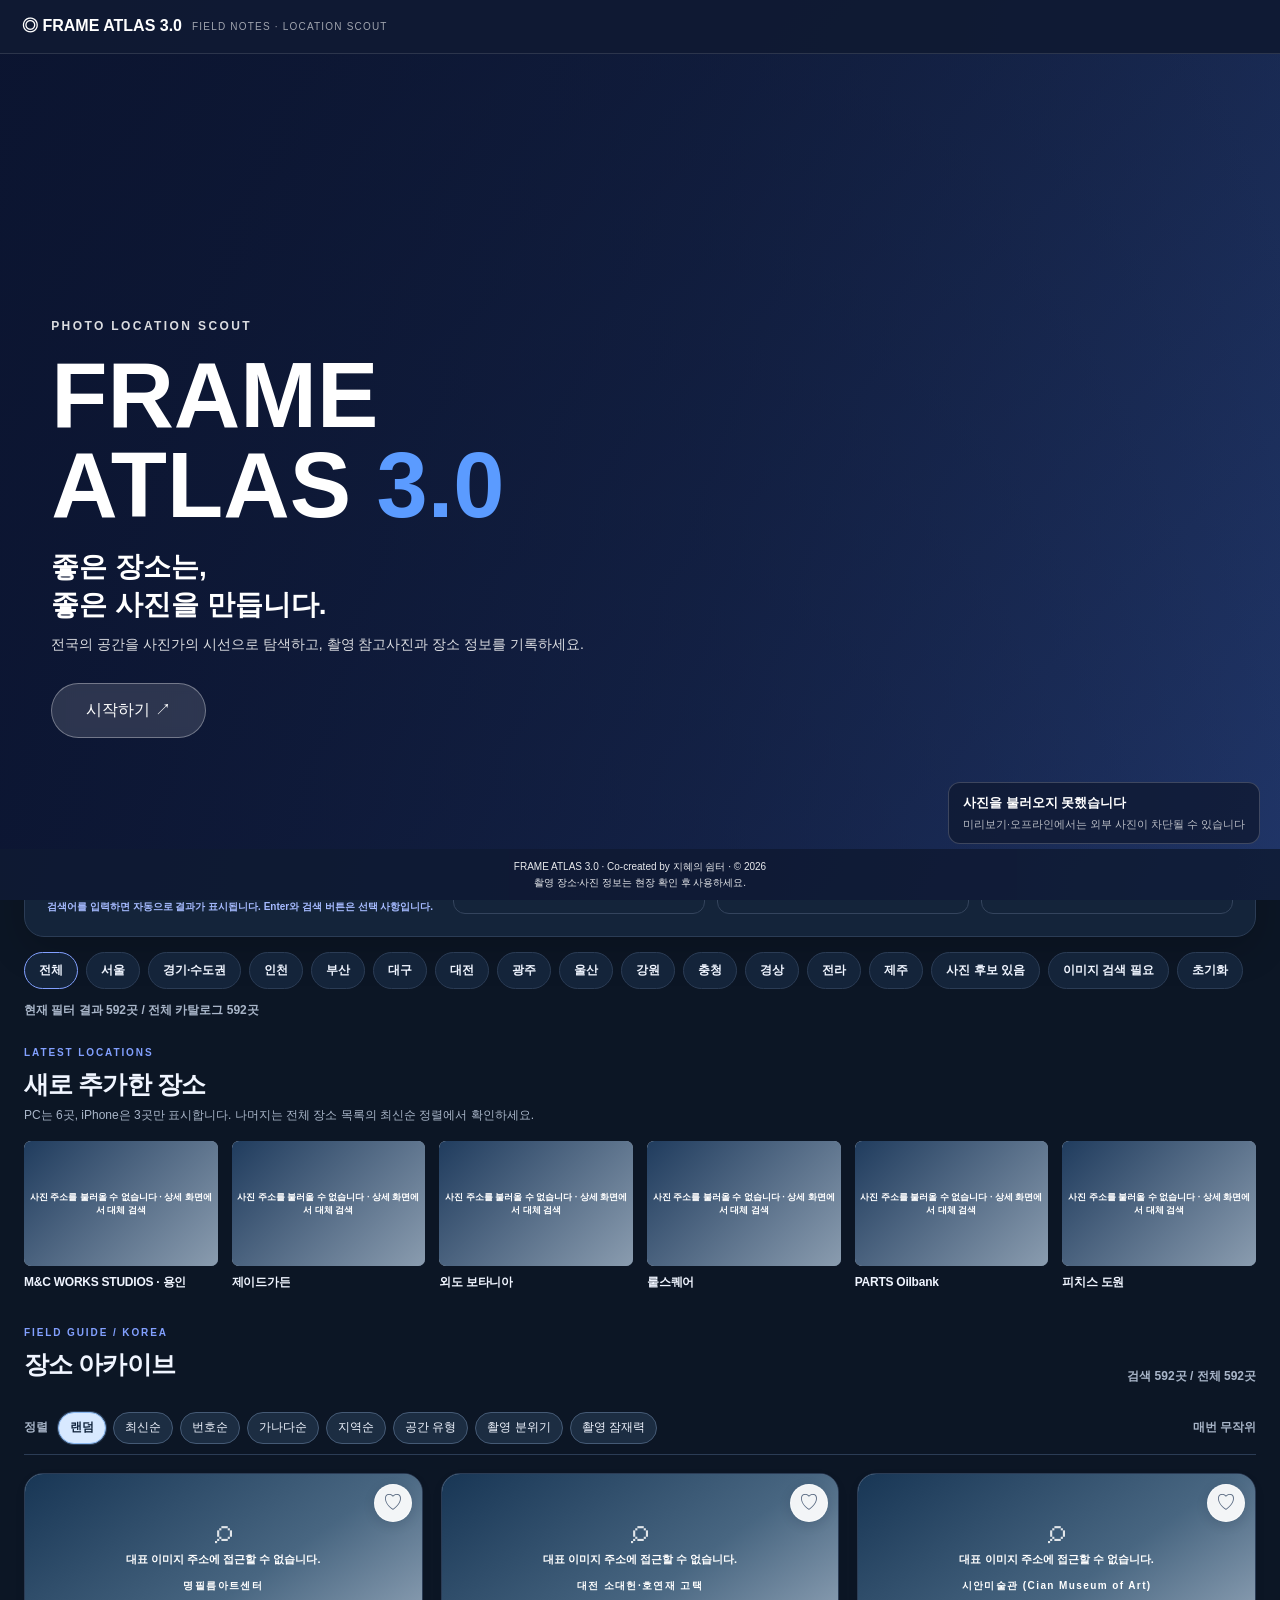
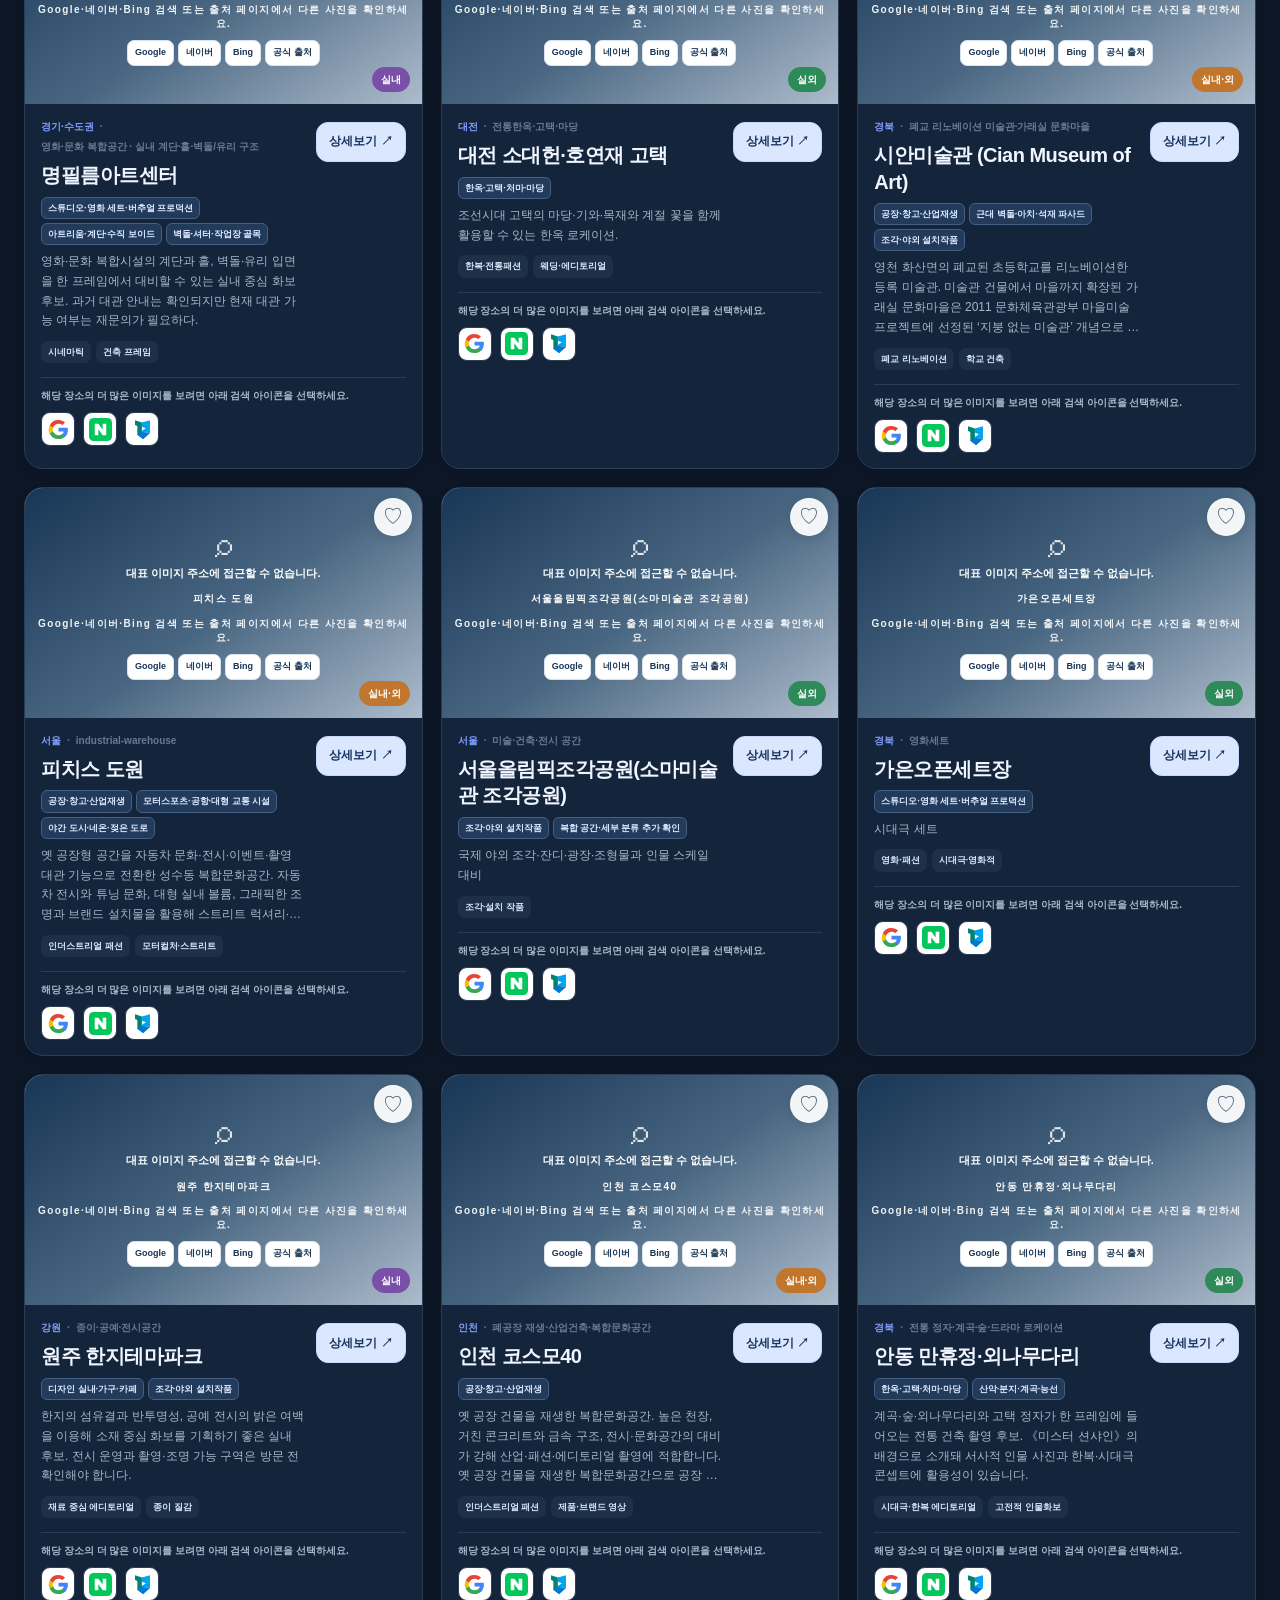
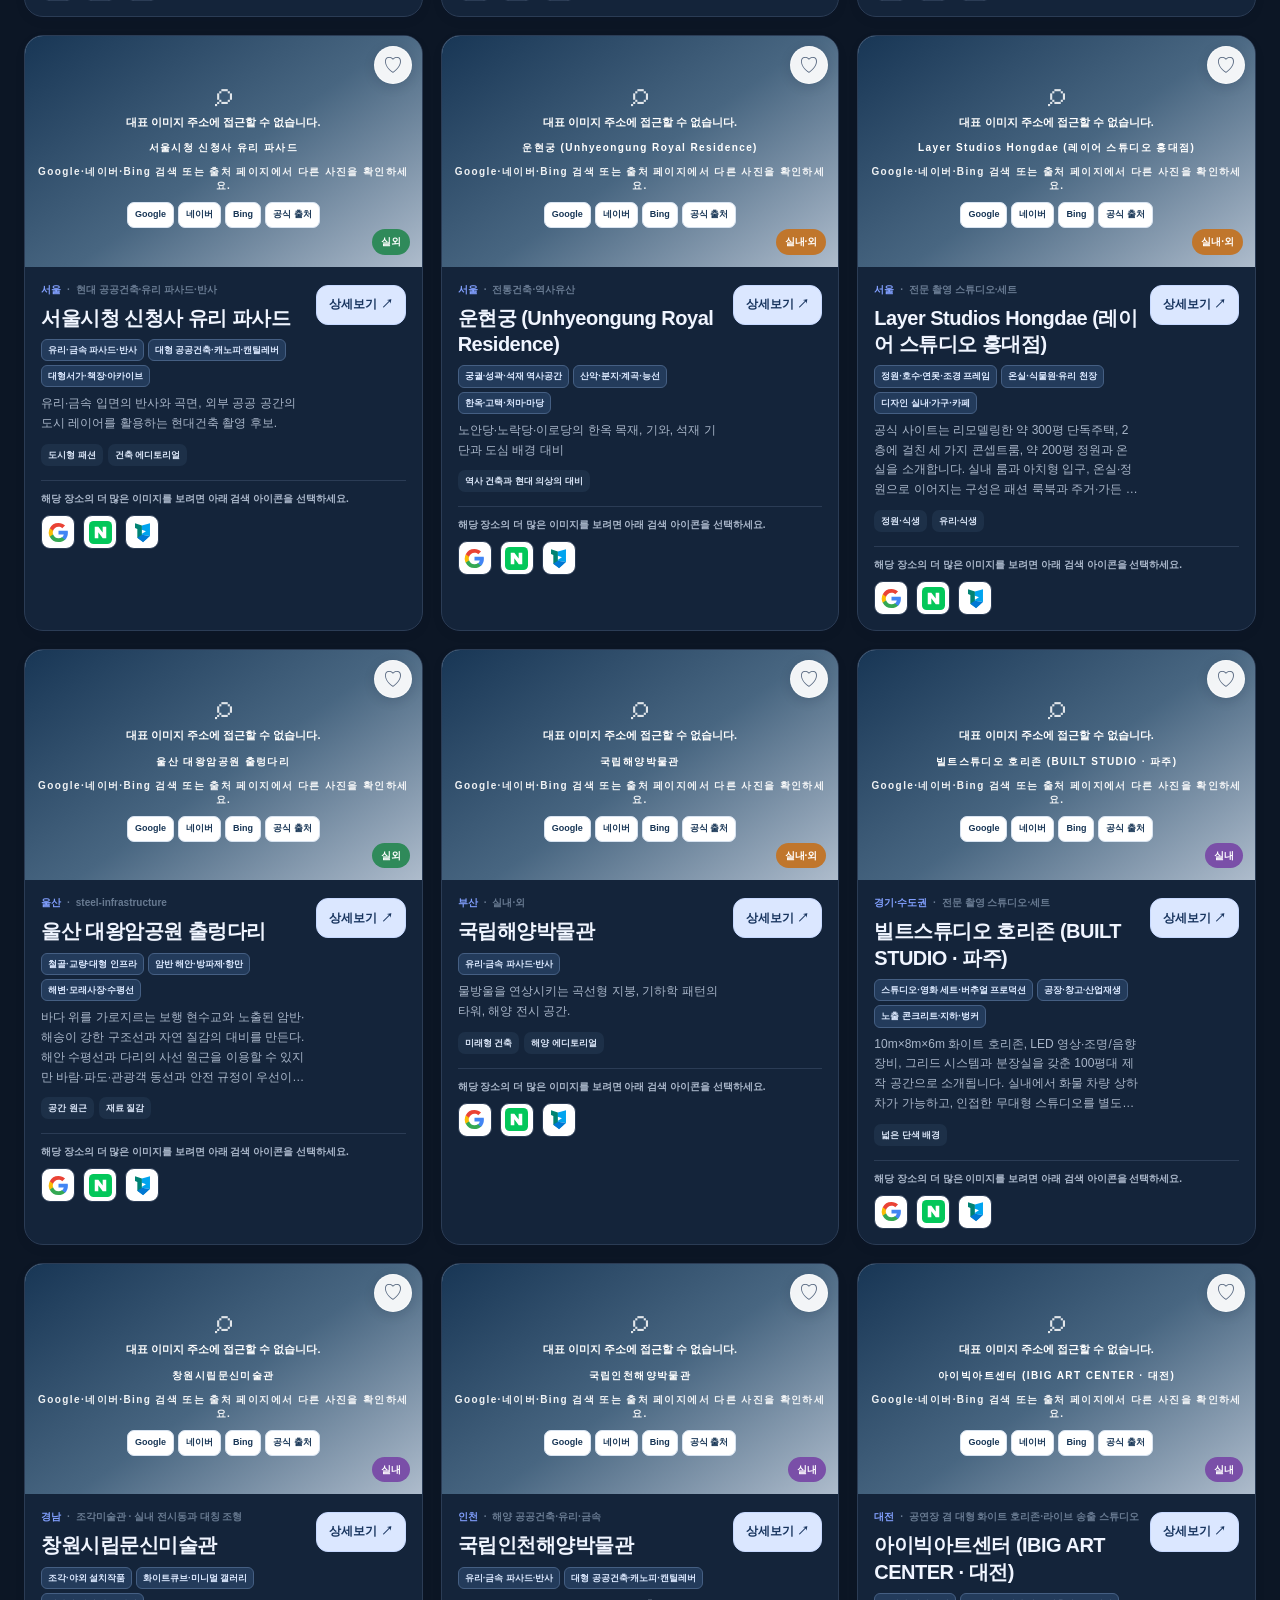
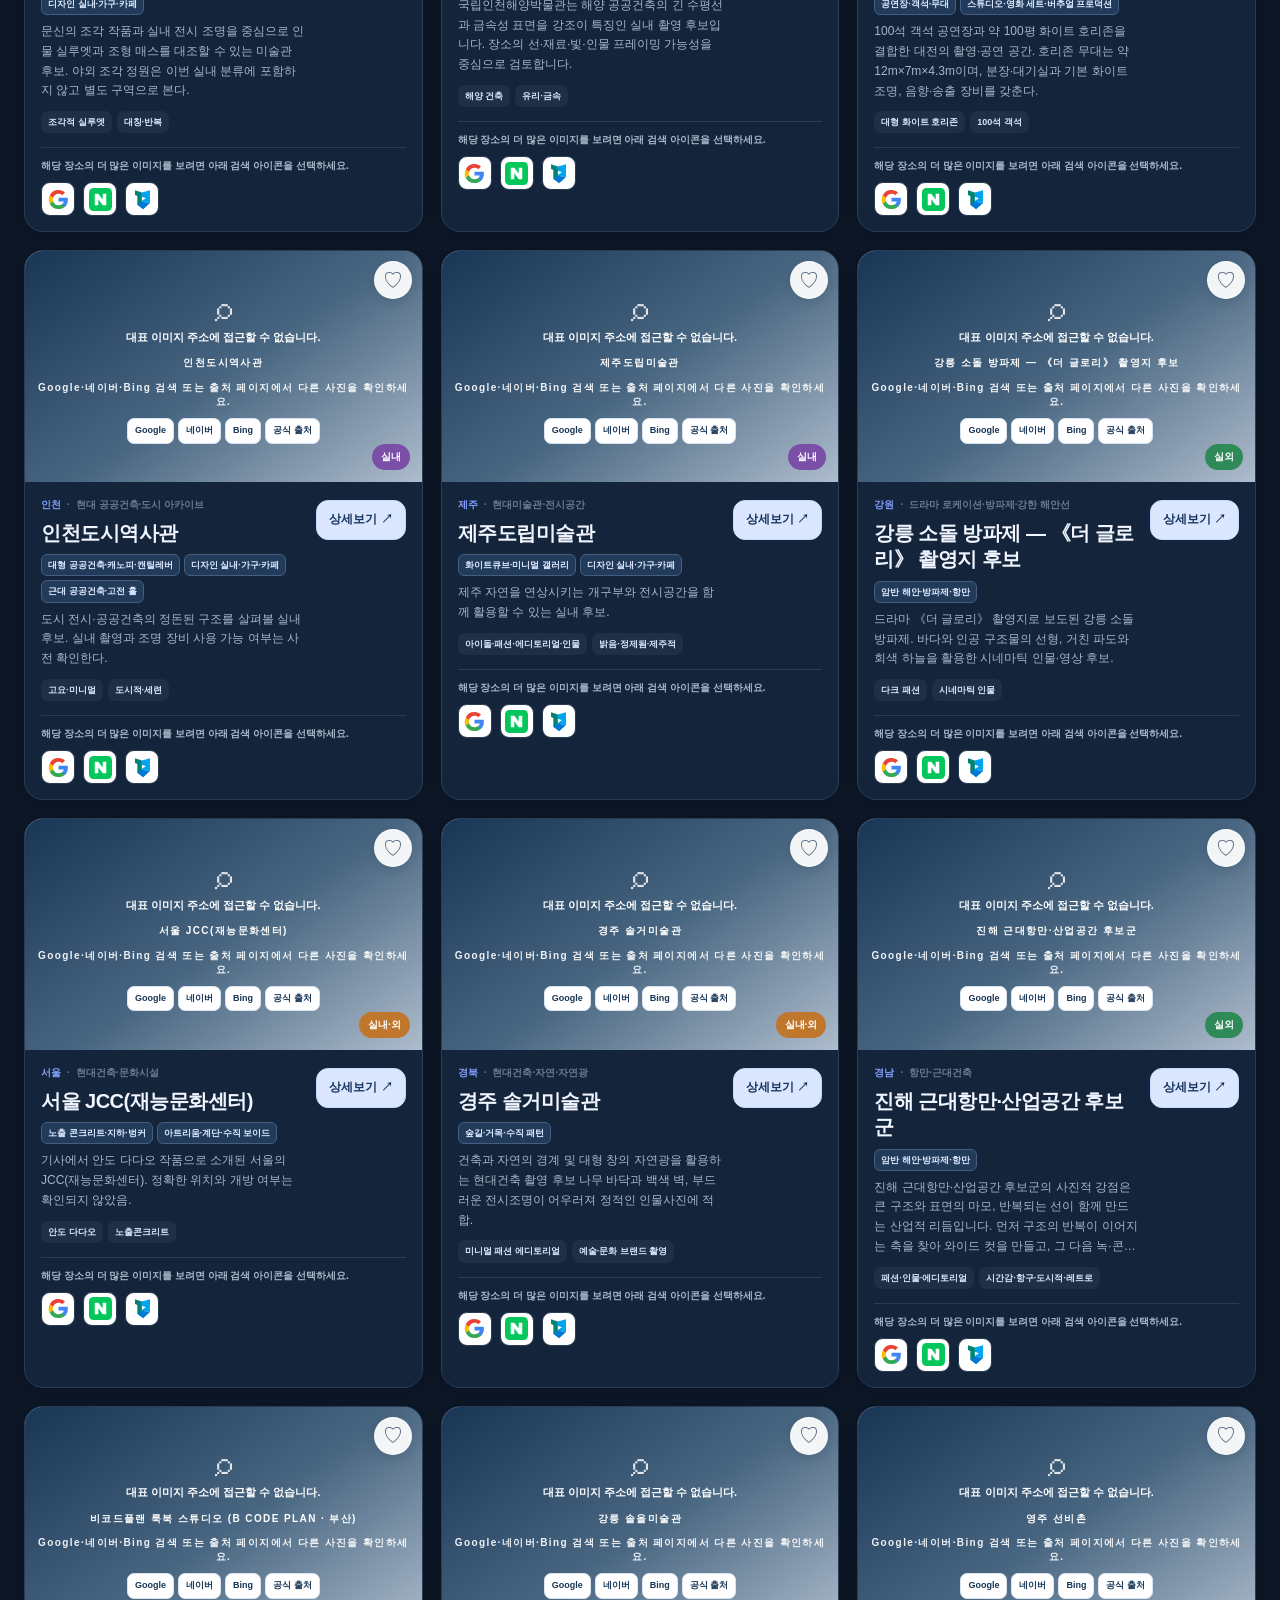
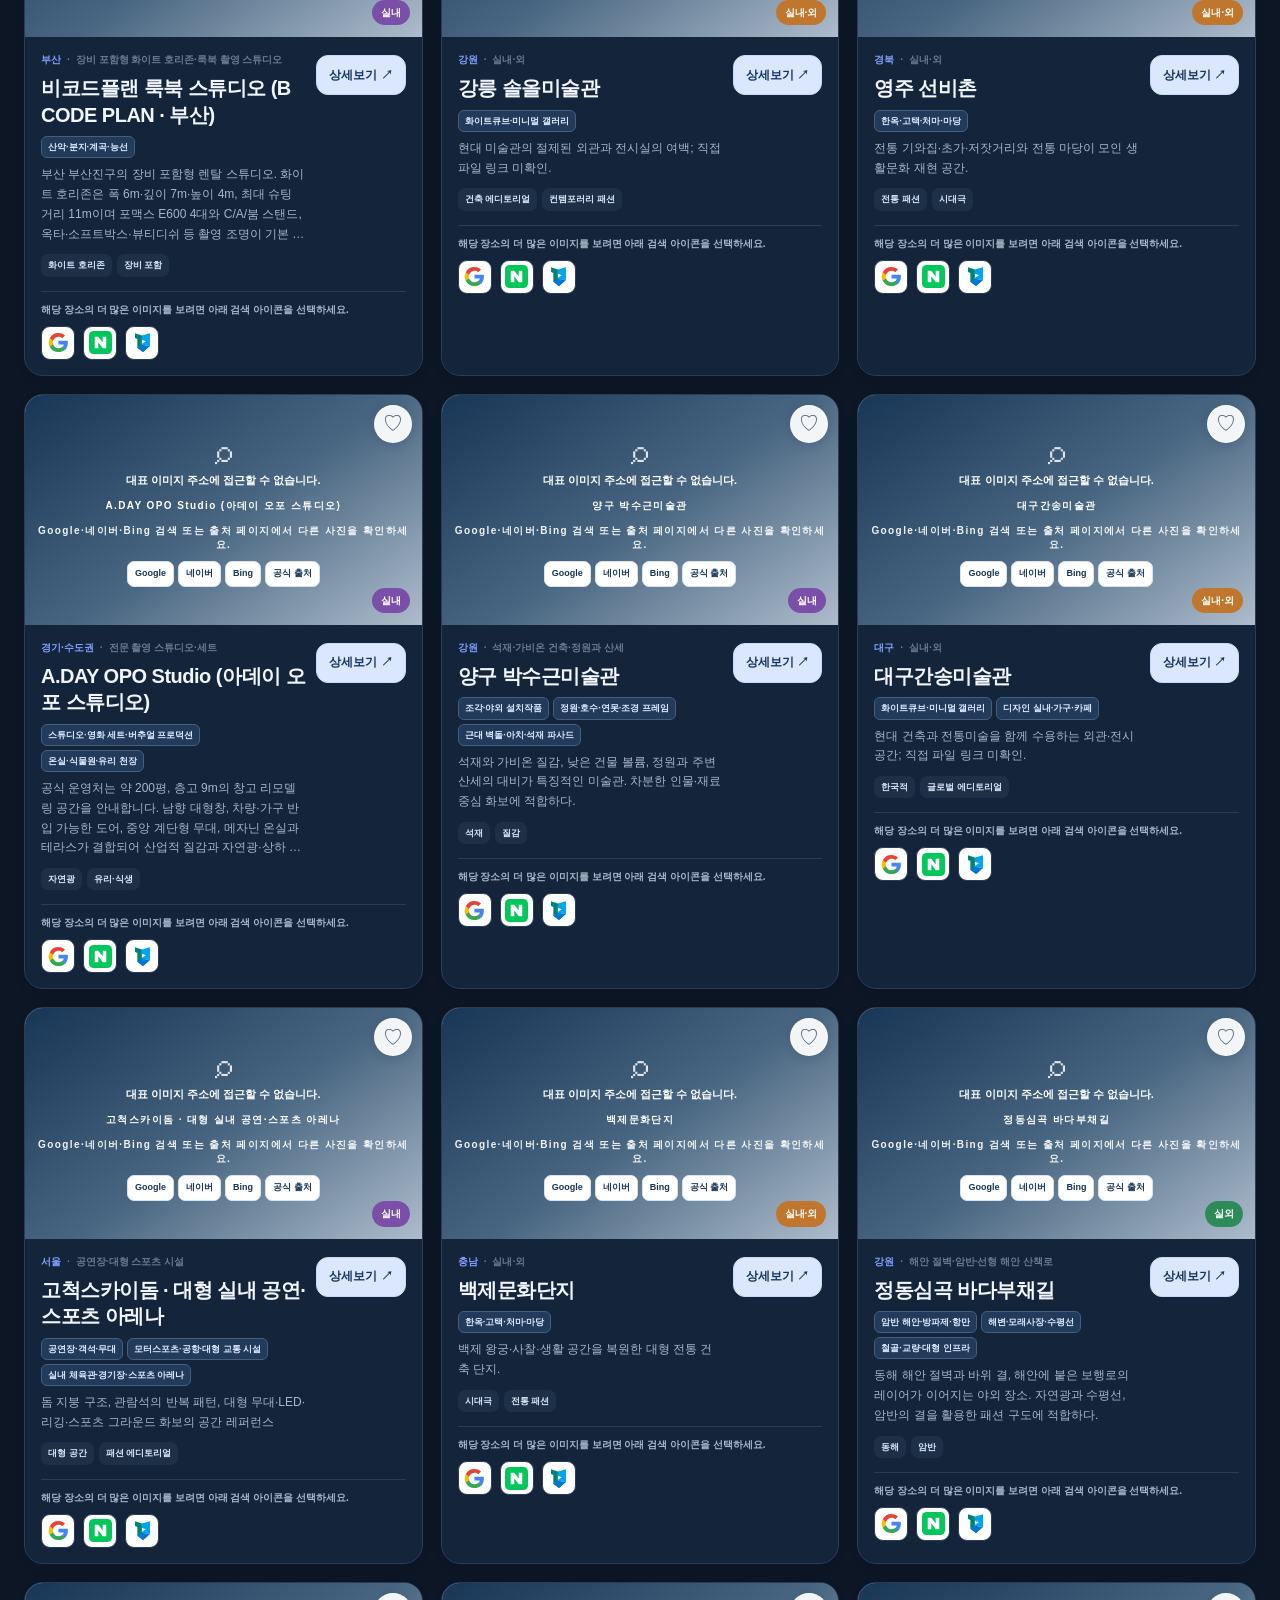
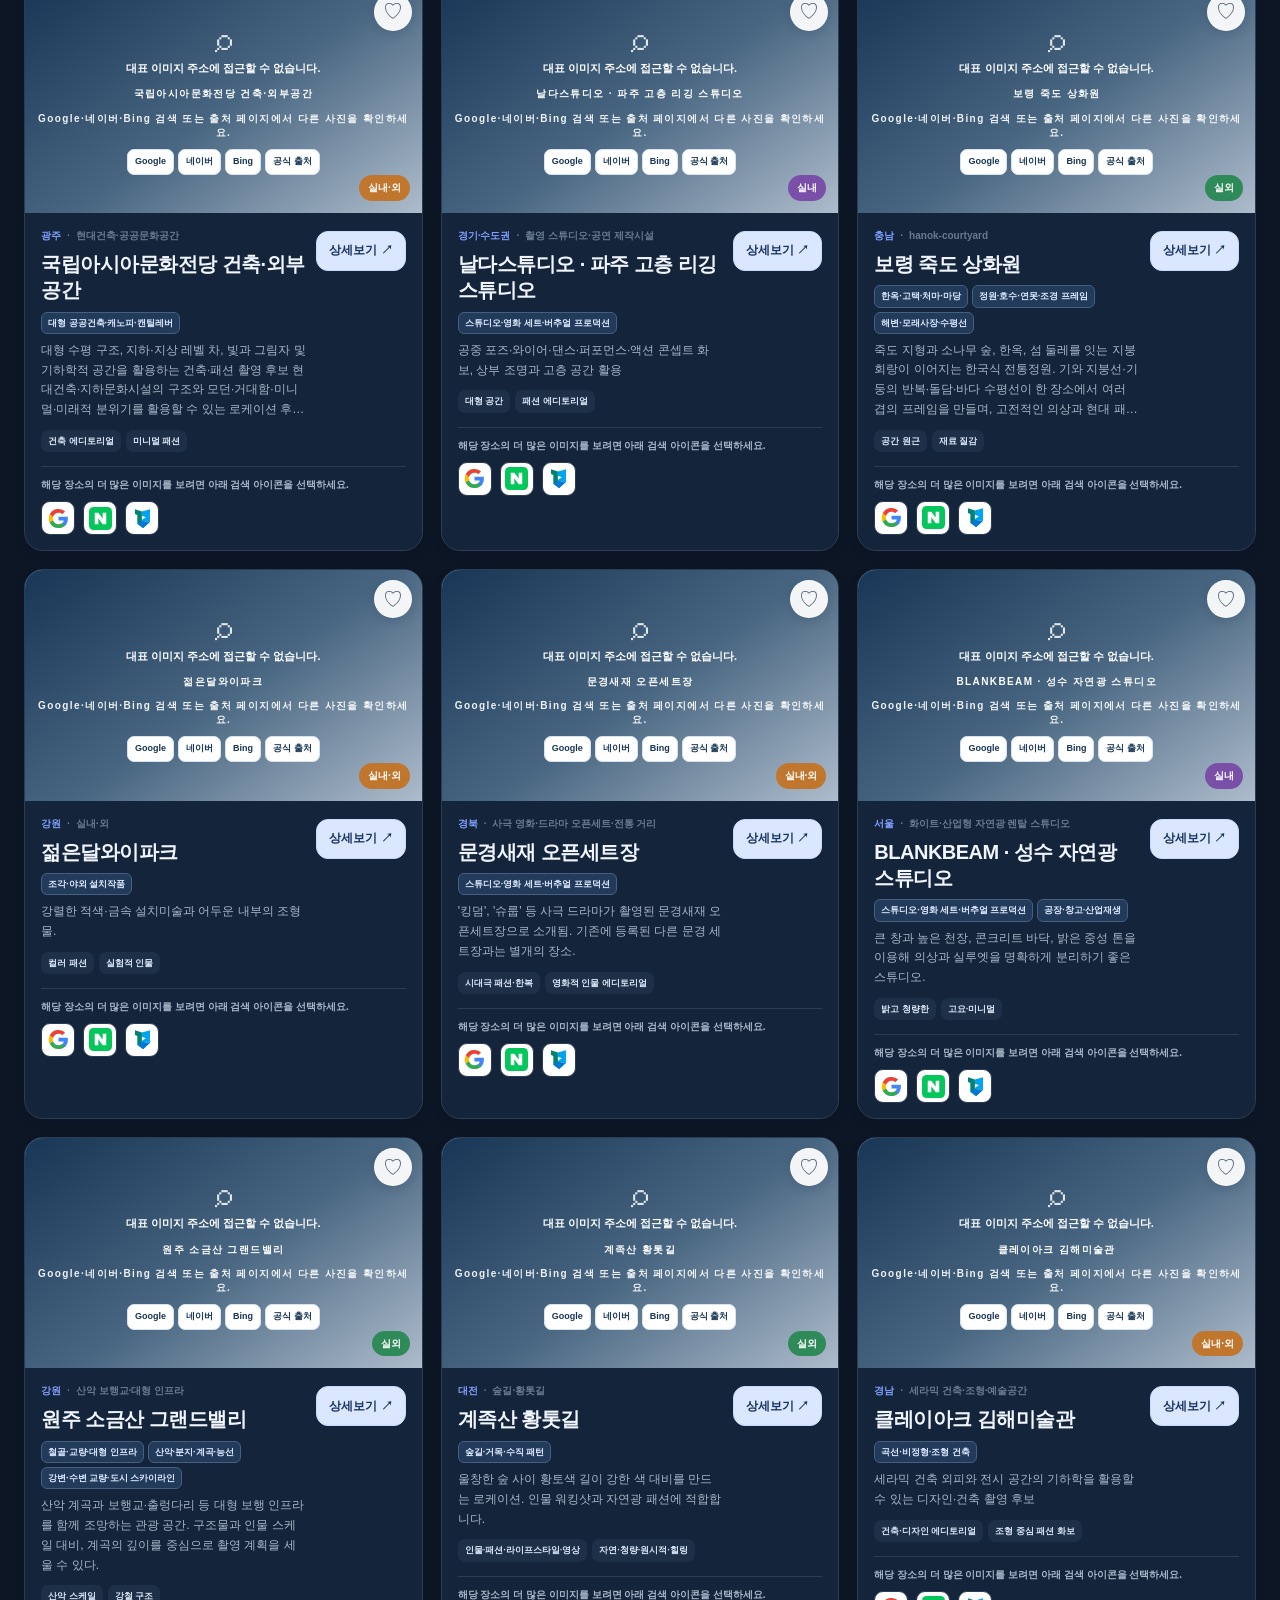
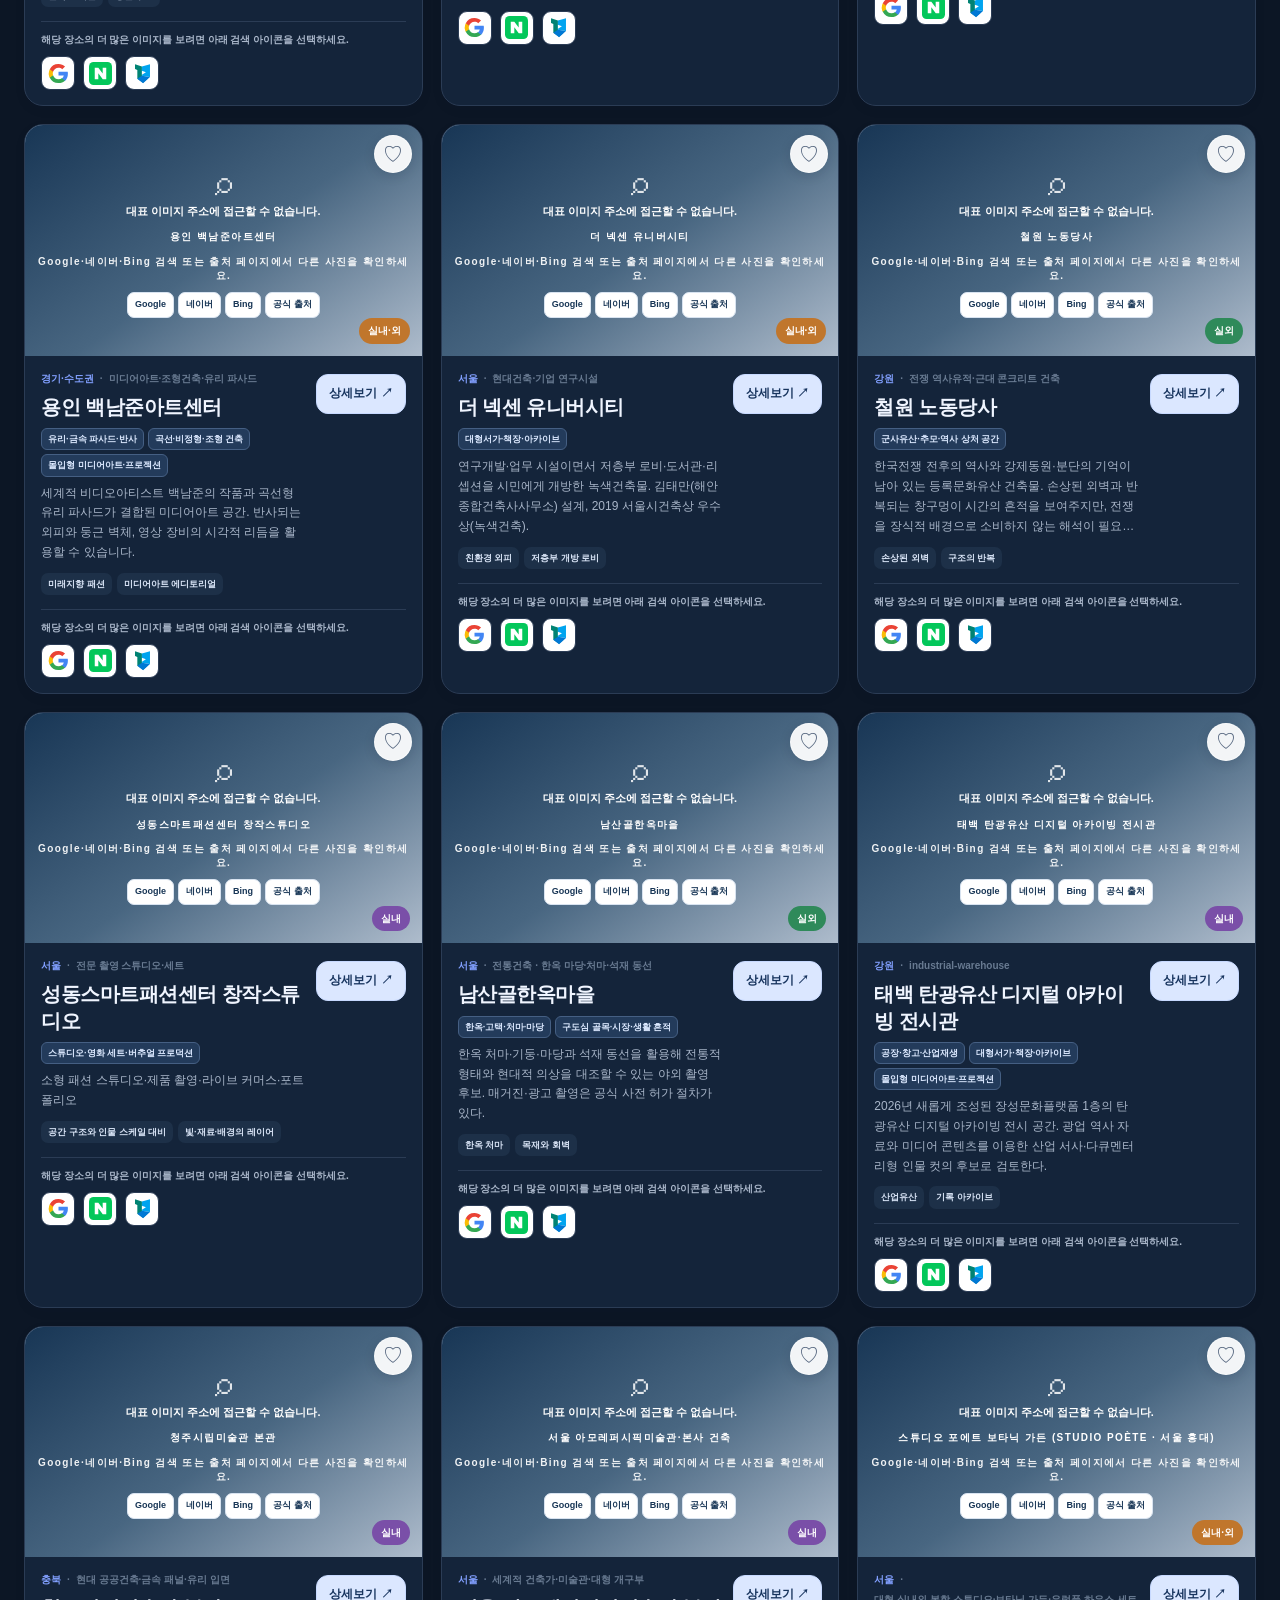
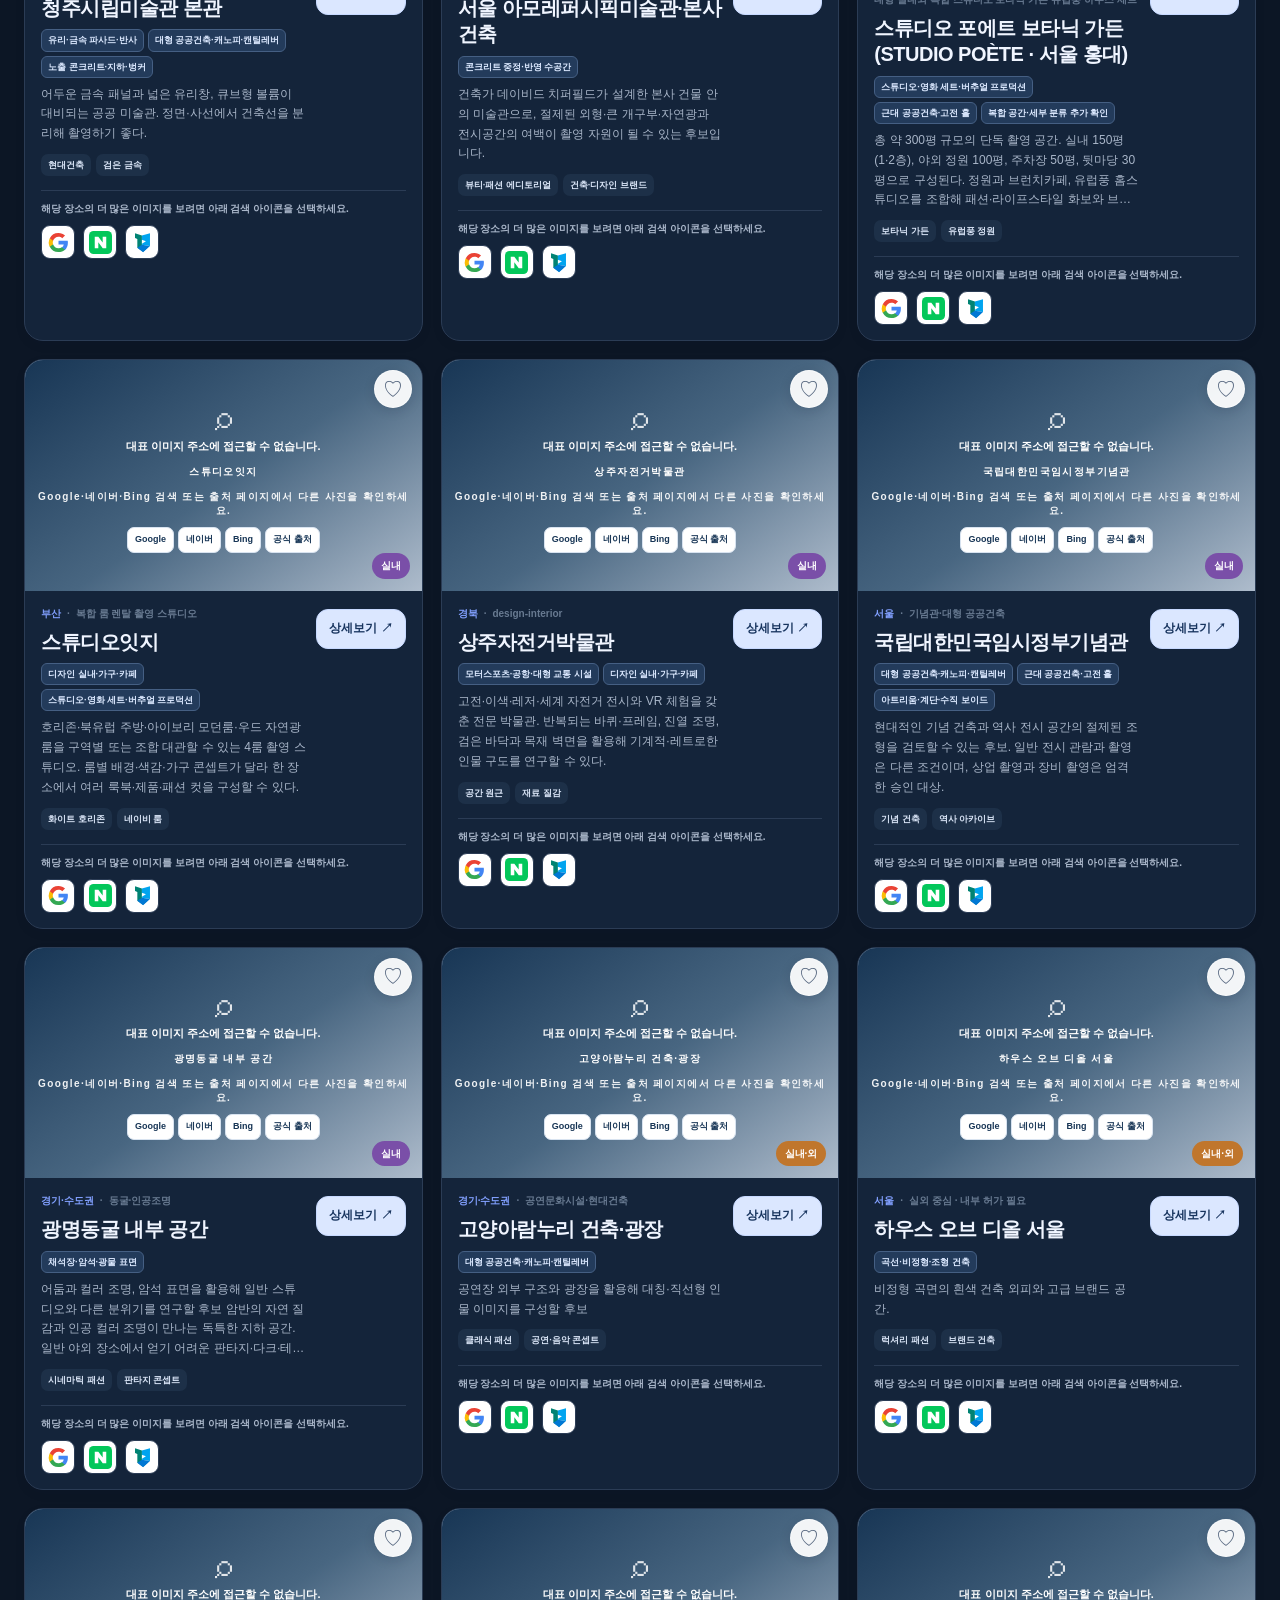
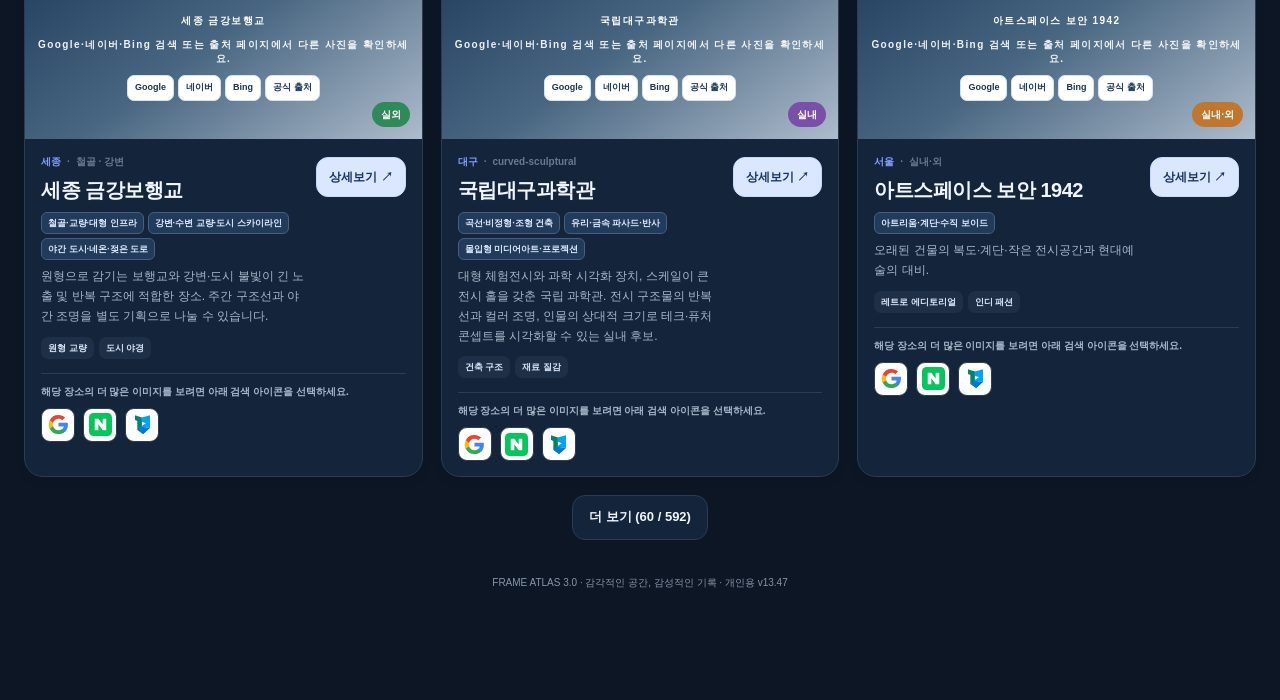
==== commit bd52e666: "Add files via upload" ====
--- a/index.html
+++ b/index.html
@@ -7,17 +7,17 @@
 :root{--bg:#f3f7fc;--panel:#fff;--ink:#142844;--muted:#607188;--line:#dce5ef;--navy:#102341;--navy2:#18395f;--accent:#3f66e8;--purple:#6556d9;--orange:#ed6948;--soft:#eaf0fb;--green:#0b7758;--warn:#f4bd4e;--shadow:0 12px 38px rgba(18,40,68,.08);--radius:22px;--navheight:72px}
 *{box-sizing:border-box}html{scroll-behavior:smooth;scroll-padding-top:96px}body{margin:0;background:var(--bg);color:var(--ink);font-family:Inter,-apple-system,BlinkMacSystemFont,"Pretendard","Noto Sans KR","Apple SD Gothic Neo",sans-serif;line-height:1.55}button,input,select,textarea{font:inherit}button,a,select{cursor:pointer}button{border:0}a{color:inherit;text-decoration:none}img{max-width:100%;display:block}button:focus-visible,a:focus-visible,input:focus-visible,select:focus-visible,textarea:focus-visible{outline:3px solid #7e91ff;outline-offset:2px}
 .topbar{position:sticky;top:0;z-index:40;display:grid;grid-template-columns:minmax(225px,auto) minmax(250px,1fr) auto;align-items:center;gap:12px;padding:10px clamp(12px,2vw,28px);background:rgba(255,255,255,.96);backdrop-filter:blur(12px);border-bottom:1px solid var(--line)}.brand{display:flex;align-items:center;gap:12px;min-width:235px}.brand-mark{width:44px;height:44px;border-radius:13px;background:linear-gradient(135deg,#0c203b,#3268c9);color:#fff;display:grid;place-items:center;box-shadow:0 6px 15px #14284429}.brand-mark svg{width:26px;height:26px}.brand > span:last-child{display:flex;flex-direction:column;align-items:flex-start;gap:4px}.brand-name{display:block;font-weight:900;letter-spacing:.025em;font-size:19px;line-height:1.1}.brand-sub{display:block;font-size:9px;letter-spacing:.18em;font-weight:800;color:#61718a;margin-top:0}.top-actions{display:flex;align-items:center;gap:9px;flex-wrap:wrap}.badge-small{padding:7px 12px;background:#e7eee8;color:#294a3b;border-radius:999px;font-size:10px;font-weight:800;letter-spacing:.13em}.btn{display:inline-flex;align-items:center;justify-content:center;gap:8px;padding:11px 16px;border-radius:13px;font-weight:800;font-size:13px;transition:.18s transform,.18s background;border:1px solid transparent}.btn:hover{transform:translateY(-1px)}.btn-primary{background:var(--navy);color:#fff}.btn-accent{background:var(--accent);color:white}.btn-orange{background:var(--orange);color:white;border-color:#cf6a16}.detail-action-row .btn-orange{background:#e98221;color:#fff;border-color:#c96510;box-shadow:0 2px 0 rgba(132,62,0,.12)}.detail-action-row .btn-orange:hover{background:#d96f13}.btn-outline{background:var(--panel);border-color:var(--line);color:var(--ink)}.btn-soft{background:var(--soft);color:var(--navy)}.btn-sm{padding:8px 11px;font-size:12px;border-radius:10px}.topnav{position:static;z-index:auto;display:flex;grid-column:2;grid-row:1;justify-content:center;align-items:center;gap:4px;padding:0 6px;background:transparent;border:0;min-width:0}.brand{grid-column:1;grid-row:1}.top-actions{grid-column:3;grid-row:1}.topnav .nav-btn{white-space:nowrap;padding:9px clamp(8px,1vw,16px)}.nav-btn{padding:9px 20px;border-radius:12px;color:#64748b;font-size:13px;font-weight:800;background:transparent}.nav-btn.active{background:var(--navy);color:#fff}.nav-btn span{margin-right:7px}
-.wrap{width:min(1440px,calc(100% - 48px));margin:0 auto}.hero{position:relative;margin:22px auto 0;min-height:390px;height:min(43vw,565px);max-height:565px;min-height:390px;border-radius:26px;overflow:hidden;background:linear-gradient(120deg,#0e2140,#274a78 52%,#172b4c);color:#fff;box-shadow:var(--shadow)}.hero-photo{position:absolute;inset:0;width:100%;height:100%;object-fit:cover;opacity:.9;transition:opacity .2s}.hero-photo.hero-local-fallback{object-position:center 56%;opacity:.82}.hero-image-fallback{position:absolute;z-index:1;right:22px;top:18px;max-width:min(340px,42%);padding:8px 12px;background:#07172db8;border:1px solid #ffffff36;border-radius:10px;color:#eef4ff;font-size:10px;line-height:1.55;gap:4px}.hero-image-fallback strong{display:block;font-size:11px}.hero-image-fallback span{display:block;font-size:10px;line-height:1.45}.hero-location-caption{position:absolute;z-index:3;right:22px;bottom:18px;max-width:36%;padding:8px 12px;background:#07172db8;border:1px solid #ffffff36;border-radius:10px;color:#eef4ff;font-size:10px;line-height:1.5}.hero-location-caption strong{display:block;font-size:12px}.hero-location-caption small{opacity:.8}.hero-shade{position:absolute;inset:0;background:linear-gradient(90deg,rgba(4,20,45,.88),rgba(6,23,49,.45) 54%,rgba(5,20,41,.18)),linear-gradient(0deg,rgba(4,18,39,.7),transparent 52%)}.hero-content{position:absolute;left:clamp(26px,5vw,72px);bottom:clamp(26px,5vw,64px);right:30px;max-width:740px;z-index:2}.kicker{font-size:10px;font-weight:900;letter-spacing:.22em;text-transform:uppercase;display:flex;align-items:center;gap:8px;color:#b9d0ff}.kicker:before{content:"";height:7px;width:7px;border-radius:50%;background:#6ba4ff}.hero h1{font-size:clamp(36px,5vw,66px);line-height:1.08;letter-spacing:-.045em;margin:18px 0 16px;font-weight:950}.hero h1 em{font-style:normal;color:#bdd1ff}.hero-h1-tail{display:inline}.hero-copy{font-size:15px;max-width:590px;color:#edf4ff;margin:0 0 24px;line-height:1.85}.hero-buttons{display:flex;gap:10px;flex-wrap:wrap}.hero-stats{display:flex;gap:0;margin-top:28px;padding-top:18px;border-top:1px solid #ffffff4c;width:min(500px,100%)}.stat{padding:0 24px;border-right:1px solid #ffffff4c}.stat:first-child{padding-left:0}.stat:last-child{border:0}.stat strong{font-size:26px;display:block;line-height:1.1}.stat small{display:block;font-size:10px;color:#d3e2fc;margin-top:5px}
+.wrap{width:min(1440px,calc(100% - 48px));margin:0 auto}.hero{position:relative;margin:22px auto 0;min-height:390px;height:min(43vw,565px);max-height:565px;min-height:390px;border-radius:26px;overflow:hidden;background:linear-gradient(120deg,#0e2140,#274a78 52%,#172b4c);color:#fff;box-shadow:var(--shadow)}.hero-photo{position:absolute;inset:0;width:100%;height:100%;object-fit:cover;opacity:.9;transition:opacity .2s}.hero-photo.hero-local-fallback{object-position:center 56%;opacity:.82}.hero-image-fallback{position:absolute;z-index:1;right:22px;top:18px;max-width:min(340px,42%);padding:8px 12px;background:#07172db8;border:1px solid #ffffff36;border-radius:10px;color:#eef4ff;font-size:10px;line-height:1.55;gap:4px}.hero-image-fallback strong{display:block;font-size:11px}.hero-image-fallback span{display:block;font-size:10px;line-height:1.45}.hero-location-caption{position:absolute;z-index:3;right:22px;bottom:18px;max-width:36%;padding:8px 12px;background:#07172db8;border:1px solid #ffffff36;border-radius:10px;color:#eef4ff;font-size:10px;line-height:1.5}.hero-location-caption strong{display:block;font-size:12px}.hero-location-caption small{opacity:.8}.hero-shade{position:absolute;inset:0;background:linear-gradient(90deg,rgba(4,20,45,.88),rgba(6,23,49,.45) 54%,rgba(5,20,41,.18)),linear-gradient(0deg,rgba(4,18,39,.7),transparent 52%)}.hero-content{position:absolute;left:clamp(26px,5vw,72px);bottom:clamp(26px,5vw,64px);right:30px;max-width:740px;z-index:2}.kicker{font-size:10px;font-weight:900;letter-spacing:.22em;text-transform:uppercase;display:flex;align-items:center;gap:8px;color:#b9d0ff}.kicker:before{content:"";height:7px;width:7px;border-radius:50%;background:#6ba4ff}.hero h1{font-size:clamp(36px,5vw,66px);line-height:1.08;letter-spacing:-.045em;margin:18px 0 16px;font-weight:950}.hero h1 em{font-style:normal;color:#bdd1ff}.hero-h1-tail{display:inline}.hero-copy{font-size:15px;max-width:590px;color:#edf4ff;margin:0 0 24px;line-height:1.85}.hero-buttons{display:flex;gap:10px;flex-wrap:wrap}.hero-stats{display:grid;grid-template-columns:repeat(4,minmax(0,1fr));gap:0;margin-top:28px;padding-top:18px;border-top:1px solid #ffffff4c;width:min(680px,100%)}.stat{min-width:0;padding:0 13px;border-right:1px solid #ffffff4c}.stat:first-child{padding-left:0}.stat:last-child{border:0}.stat strong{font-size:26px;display:block;line-height:1.1}.stat small{display:block;font-size:10px;color:#d3e2fc;margin-top:5px;white-space:nowrap}.hero-stats-note{font-size:9px;line-height:1.45;color:#d3e2fccc;margin:8px 0 0;max-width:680px}
 .search-panel{margin:16px 0 26px;background:var(--panel);border:1px solid var(--line);box-shadow:var(--shadow);border-radius:20px;padding:22px;display:grid;grid-template-columns:minmax(260px,1.25fr) minmax(150px,.8fr) minmax(150px,.8fr) minmax(150px,.8fr);gap:12px;align-items:end}.field label{display:block;font-size:10px;letter-spacing:.1em;font-weight:900;color:#687990;margin-bottom:7px}.input,.select,.textarea{width:100%;min-height:46px;border:1px solid #d6e0ec;background:#fbfcfe;color:var(--ink);padding:12px 14px;border-radius:12px;outline:none}.textarea{min-height:110px;resize:vertical}.input:focus,.select:focus,.textarea:focus{border-color:#7191fa;box-shadow:0 0 0 3px #6786f31a}.search-input-wrap{position:relative}.search-input-wrap .input{padding-left:42px}.search-taxonomy-hint{display:block;margin-top:7px;color:var(--muted);font-size:10px;line-height:1.55}.search-glyph{position:absolute;left:15px;top:13px;color:#697d97;font-size:18px}.search-footer{display:flex;align-items:center;justify-content:space-between;gap:12px;margin-top:-11px;margin-bottom:24px;flex-wrap:wrap}.chip-row{display:flex;flex-wrap:wrap;gap:8px}.chip{display:inline-flex;align-items:center;gap:6px;padding:8px 14px;border:1px solid var(--line);background:white;color:#52637b;border-radius:999px;font-size:12px;font-weight:800}.chip.active{background:var(--accent);border-color:var(--accent);color:white}.chip.dark.active{background:var(--navy);border-color:var(--navy)}.result-count{font-size:12px;color:var(--muted);font-weight:700}.section{margin:26px 0 34px}.section-head{display:flex;justify-content:space-between;align-items:end;gap:15px;margin-bottom:17px}.section-head .eyebrow{font-size:10px;color:var(--accent);font-weight:900;letter-spacing:.19em}.section-head h2{font-size:25px;letter-spacing:-.035em;margin:4px 0 2px}.section-head p{font-size:12px;color:var(--muted);margin:0}.location-grid{display:grid;grid-template-columns:repeat(3,minmax(0,1fr));gap:18px}.location-card{min-width:0;border:1px solid var(--line);background:var(--panel);border-radius:19px;overflow:hidden;box-shadow:0 4px 14px rgba(16,35,65,.035);transition:transform .2s,box-shadow .2s;cursor:pointer}.location-card:hover{transform:translateY(-4px);box-shadow:0 18px 35px rgba(16,35,65,.13)}.card-photo{height:220px;position:relative;background:linear-gradient(135deg,#b6c5d8,#344a65);overflow:hidden}.card-photo img{width:100%;height:100%;object-fit:cover;transition:transform .4s}.location-card:hover .card-photo img{transform:scale(1.025)}.photo-fallback{position:absolute;inset:0;display:grid;place-items:center;background:radial-gradient(circle at 75% 20%,#c2d5ed,transparent 30%),linear-gradient(135deg,#294b70,#8090a3 58%,#d6dce3);color:white;text-align:center}.photo-fallback span{display:block;font-size:34px;opacity:.85}.photo-fallback small{font-size:10px;font-weight:900;letter-spacing:.14em;margin-top:5px}.card-no{position:absolute;top:14px;left:14px;background:#102341c9;color:white;border-radius:7px;padding:6px 8px;font-size:9px;letter-spacing:.15em;font-weight:900}.favorite-btn{position:absolute;top:12px;right:12px;width:38px;height:38px;border:1px solid #ffffffa6;background:#ffffffeb;border-radius:50%;font-size:19px;color:#52637b;display:grid;place-items:center;z-index:3}.favorite-btn.saved{color:#eb5b54}.photo-tag{position:absolute;bottom:12px;left:12px;padding:5px 9px;border-radius:999px;background:#102341c9;color:white;font-size:10px;font-weight:800}.card-body{padding:16px 17px 18px}.card-meta{display:flex;align-items:center;gap:7px;flex-wrap:wrap;font-size:10px;color:#687a91;font-weight:800}.card-region{color:var(--accent)}.card-body h3{font-size:18px;margin:7px 0 7px;line-height:1.35;letter-spacing:-.02em}.card-body p{font-size:12px;line-height:1.7;color:var(--muted);margin:0;display:-webkit-box;-webkit-line-clamp:2;-webkit-box-orient:vertical;overflow:hidden}.tag-row{display:flex;flex-wrap:wrap;gap:5px;margin-top:12px}.tag{font-size:10px;padding:5px 8px;background:#eff4fb;border-radius:6px;color:#4d6079;font-weight:700}.card-actions{display:flex;justify-content:space-between;align-items:center;gap:6px;margin-top:14px;padding-top:13px;border-top:1px solid #e9eef5}.card-actions span{font-size:10px;color:#728198}.card-actions button{font-size:11px;font-weight:900;background:transparent;color:var(--accent);padding:3px}
 .notice{margin:16px 0;background:#fff7e3;color:#77561c;border:1px solid #efddb0;padding:12px 15px;border-radius:12px;font-size:12px;line-height:1.7}.notice strong{margin-right:6px}.empty-state{padding:50px 20px;border:1px dashed #bdcadd;border-radius:18px;text-align:center;background:#fff}.empty-state h3{margin:4px 0 8px}.empty-state p{color:var(--muted);font-size:13px}
 /* DETAIL */
-.detail-top{padding-top:20px}.back-row{display:flex;justify-content:space-between;align-items:center;gap:10px;margin-bottom:14px}.back-link{background:#fff;border:1px solid var(--line);border-radius:12px;padding:10px 14px;font-size:12px;font-weight:900}.detail-hero{position:relative;min-height:310px;height:min(35vw,430px);border-radius:23px;overflow:hidden;background:linear-gradient(110deg,#0f2746,#53677b);color:white}.detail-hero>img{position:absolute;inset:0;width:100%;height:100%;object-fit:cover}.detail-photo-fallback{display:none;position:absolute;inset:0;align-items:center;justify-content:center;text-align:center;padding:24px;color:#eef4ff;background:radial-gradient(circle at 72% 18%,#536a82,transparent 30%),linear-gradient(135deg,#102847,#65758a)}.detail-photo-fallback strong{display:block;font-size:18px;margin-bottom:8px}.detail-photo-fallback span{font-size:12px;opacity:.88}.detail-hero-shade{position:absolute;inset:0;background:linear-gradient(90deg,rgba(6,22,43,.88),rgba(6,23,45,.22)),linear-gradient(0deg,rgba(6,19,39,.65),transparent 62%)}.detail-hero-copy{position:absolute;bottom:30px;left:clamp(22px,4vw,52px);right:20px;max-width:850px}.detail-hero h1{font-size:clamp(30px,4vw,52px);line-height:1.1;letter-spacing:-.04em;margin:12px 0 10px}.detail-hero p{font-size:14px;max-width:720px;color:#ecf3fc;line-height:1.7;margin:0}.detail-action-row{display:flex;align-items:center;gap:8px;flex-wrap:wrap;margin:16px 0}.detail-layout{display:grid;grid-template-columns:minmax(0,1.05fr) minmax(0,.95fr);gap:18px;align-items:start}.specific-focus{margin:10px 0 14px!important;padding:11px 13px;background:#f5f7fb;border-left:3px solid #8499c7;border-radius:0 10px 10px 0;font-size:12px!important;color:#53647b!important;line-height:1.75}.card-image-search{display:flex;align-items:center;gap:6px;flex-wrap:wrap;margin-top:10px;padding-top:9px;border-top:1px solid #eef2f7}.search-logo{display:block;width:20px;height:20px;object-fit:contain}.card-image-search a[data-search-link]{display:inline-flex;align-items:center;justify-content:center;width:32px;height:32px;border:1px solid var(--line);border-radius:8px;background:#fff}.card-image-search .search-label{font-size:9px;color:#8390a3;font-weight:800;margin-right:2px}.card-image-search a{font-size:10px;font-weight:800;color:#4f66a7;background:#f3f6fc;border:1px solid #e3e9f4;border-radius:7px;padding:5px 7px}.card-image-search a:hover{background:#e8efff}.shoot-plan-suggestion{display:block;font-size:10px;color:#8996a8;line-height:1.6;margin-top:4px;font-weight:500}.shoot-plan-controls{display:flex;justify-content:flex-end;margin:8px 0 2px}.cover-add-box{margin-top:14px;padding:14px;border:1px solid var(--line);background:#f8faff;border-radius:13px}.cover-add-box p{font-size:11px;color:#7c899c;margin:0 0 10px;line-height:1.65}.cover-add-grid{display:grid;grid-template-columns:1fr 1fr;gap:9px}.cover-add-grid .full{grid-column:1/-1}.cover-add-box .button-row{margin-top:9px}.gallery-caption .cover-select-btn{display:inline-flex;margin-top:8px;padding:6px 9px;font-size:10px;border-radius:8px;background:#102341;color:#fff;font-weight:800}.gallery-caption .cover-select-btn.is-cover{background:#dcece5;color:#246448;cursor:default}.gallery-caption .cover-select-btn:disabled{opacity:1}.detail-main,.detail-side{display:grid;gap:16px}.panel{background:var(--panel);border:1px solid var(--line);border-radius:18px;padding:20px;box-shadow:0 5px 18px rgba(16,35,65,.04)}.panel h2{font-size:18px;margin:0 0 13px;letter-spacing:-.025em}.panel h3{font-size:14px;margin:14px 0 8px}.panel p{font-size:13px;color:#52657c;line-height:1.8;margin:7px 0}.panel-kicker{font-size:10px;font-weight:900;letter-spacing:.17em;color:var(--accent);margin-bottom:6px}.feature-list{display:grid;grid-template-columns:repeat(2,minmax(0,1fr));gap:10px}.feature{padding:12px;background:#f4f7fc;border-radius:12px;border:1px solid #e5ebf4}.feature strong{display:block;font-size:12px;margin-bottom:4px}.feature p{margin:0;font-size:11px}.info-list{display:grid;grid-template-columns:115px minmax(0,1fr);gap:0;border-top:1px solid var(--line)}.info-list>div{padding:10px 0;border-bottom:1px solid var(--line);font-size:12px;overflow-wrap:anywhere}.info-label{color:var(--muted);font-weight:800}.info-value a{color:var(--accent);text-decoration:underline;text-underline-offset:2px}.gallery-grid{display:grid;grid-template-columns:repeat(2,minmax(0,1fr));gap:10px}.gallery-item{border:1px solid var(--line);border-radius:13px;overflow:hidden;background:#f8fafc}.gallery-img{height:145px;position:relative;background:linear-gradient(135deg,#dce5f1,#65768b)}.gallery-img img{width:100%;height:100%;object-fit:cover}.gallery-caption{padding:10px;font-size:11px;line-height:1.55}.photo-status-row{display:flex;flex-wrap:wrap;gap:5px;margin:7px 0}.photo-status-row span{display:inline-flex;align-items:center;border:1px solid var(--line);border-radius:999px;padding:3px 6px;font-size:9px;font-weight:700;color:var(--muted);background:var(--surface)}.photo-status-row .photo-load-status{color:var(--accent);border-color:var(--accent)}.photo-status-note{font-size:10px!important;color:var(--muted)!important;margin:4px 0 7px!important}.gallery-caption strong{display:block;margin-bottom:4px}.gallery-caption p{margin:0 0 5px;font-size:10px}.gallery-caption a{color:var(--accent);font-weight:800}.search-links{display:flex;gap:8px;flex-wrap:wrap;margin-top:12px}.source-list{display:grid;gap:9px}.image-source-details{margin-top:6px;font-size:10px;color:var(--muted)}.image-source-details summary{cursor:pointer;font-weight:800;color:var(--accent)}.image-source-details p{font-size:10px;margin:5px 0;overflow-wrap:anywhere}.shoot-plan-details{margin-top:12px}.shoot-plan-details summary{cursor:pointer;font-weight:900;color:var(--navy);padding:8px 0}.shoot-plan-help{font-size:11px;color:var(--muted);line-height:1.65}.source-link{display:flex;align-items:start;gap:10px;padding:10px;border:1px solid var(--line);border-radius:11px}.source-link strong{display:block;font-size:12px}.source-link small{display:block;font-size:10px;color:var(--muted);overflow-wrap:anywhere;margin-top:3px}.checklist-group{margin:13px 0}.checklist-group h3{display:flex;align-items:center;gap:7px;margin:0 0 8px;font-size:13px}.check-row{display:flex;align-items:start;gap:9px;padding:8px 0;border-bottom:1px solid #edf1f6;font-size:12px;color:#52657c}.check-row input{margin-top:4px;accent-color:var(--accent)}.memo-actions{display:flex;justify-content:space-between;gap:8px;align-items:center;flex-wrap:wrap;margin-top:10px}.save-hint{font-size:10px;color:var(--muted)}.detail-bottom-return{position:fixed;bottom:86px;left:18px;z-index:25;background:var(--navy);color:white;border-radius:999px;padding:11px 16px;font-size:12px;font-weight:900;box-shadow:0 6px 22px #0d1f3e32}
+.detail-top{padding-top:20px}.back-row{display:flex;justify-content:space-between;align-items:center;gap:10px;margin-bottom:14px}.back-link{background:#fff;border:1px solid var(--line);border-radius:12px;padding:10px 14px;font-size:12px;font-weight:900}.detail-hero{position:relative;min-height:310px;height:min(35vw,430px);border-radius:23px;overflow:hidden;background:linear-gradient(110deg,#0f2746,#53677b);color:white}.detail-hero>img{position:absolute;inset:0;width:100%;height:100%;object-fit:cover}.detail-photo-fallback{display:none;position:absolute;inset:0;align-items:center;justify-content:center;text-align:center;padding:24px;color:#eef4ff;background:radial-gradient(circle at 72% 18%,#536a82,transparent 30%),linear-gradient(135deg,#102847,#65758a)}.detail-photo-fallback strong{display:block;font-size:18px;margin-bottom:8px}.detail-photo-fallback span{font-size:12px;opacity:.88}.detail-hero-shade{position:absolute;inset:0;background:linear-gradient(90deg,rgba(6,22,43,.88),rgba(6,23,45,.22)),linear-gradient(0deg,rgba(6,19,39,.65),transparent 62%)}.detail-hero-copy{position:absolute;bottom:30px;left:clamp(22px,4vw,52px);right:20px;max-width:850px}.detail-hero h1{font-size:clamp(30px,4vw,52px);line-height:1.1;letter-spacing:-.04em;margin:12px 0 10px}.detail-hero p{font-size:14px;max-width:720px;color:#ecf3fc;line-height:1.7;margin:0}.detail-action-row{display:flex;align-items:center;gap:8px;flex-wrap:wrap;margin:16px 0}.detail-layout{display:grid;grid-template-columns:minmax(0,1.05fr) minmax(0,.95fr);gap:18px;align-items:start}.specific-focus{margin:10px 0 14px!important;padding:11px 13px;background:#f5f7fb;border-left:3px solid #8499c7;border-radius:0 10px 10px 0;font-size:12px!important;color:#53647b!important;line-height:1.75}.card-image-search{display:flex;align-items:center;gap:6px;flex-wrap:wrap;margin-top:10px;padding-top:9px;border-top:1px solid #eef2f7}.search-logo{display:block;width:20px;height:20px;object-fit:contain}.card-image-search a[data-search-link]{display:inline-flex;align-items:center;justify-content:center;width:32px;height:32px;border:1px solid var(--line);border-radius:8px;background:#fff}.card-image-search .search-label{font-size:9px;color:#8390a3;font-weight:800;margin-right:2px}.card-image-search a{font-size:10px;font-weight:800;color:#4f66a7;background:#f3f6fc;border:1px solid #e3e9f4;border-radius:7px;padding:5px 7px}.card-image-search a:hover{background:#e8efff}.shoot-plan-suggestion{display:block;font-size:10px;color:#8996a8;line-height:1.6;margin-top:4px;font-weight:500}.shoot-plan-controls{display:flex;justify-content:flex-end;margin:8px 0 2px}.cover-add-box{margin-top:14px;padding:14px;border:1px solid var(--line);background:#f8faff;border-radius:13px}.cover-add-box p{font-size:11px;color:#7c899c;margin:0 0 10px;line-height:1.65}.cover-add-grid{display:grid;grid-template-columns:1fr 1fr;gap:9px}.cover-add-grid .full{grid-column:1/-1}.cover-add-box .button-row{margin-top:9px}.gallery-caption .cover-select-btn{display:inline-flex;margin-top:8px;padding:6px 9px;font-size:10px;border-radius:8px;background:#102341;color:#fff;font-weight:800}.gallery-caption .cover-select-btn.is-cover{background:#dcece5;color:#246448;cursor:default}.gallery-caption .cover-select-btn:disabled{opacity:1}.detail-main,.detail-side{display:grid;gap:16px}.panel{background:var(--panel);border:1px solid var(--line);border-radius:18px;padding:20px;box-shadow:0 5px 18px rgba(16,35,65,.04)}.panel h2{font-size:18px;margin:0 0 13px;letter-spacing:-.025em}.panel h3{font-size:14px;margin:14px 0 8px}.panel p{font-size:13px;color:#52657c;line-height:1.8;margin:7px 0}.panel-kicker{font-size:10px;font-weight:900;letter-spacing:.17em;color:var(--accent);margin-bottom:6px}.feature-list{display:grid;grid-template-columns:repeat(2,minmax(0,1fr));gap:10px}.feature{padding:12px;background:#f4f7fc;border-radius:12px;border:1px solid #e5ebf4}.feature strong{display:block;font-size:12px;margin-bottom:4px}.feature p{margin:0;font-size:11px}.info-list{display:grid;grid-template-columns:115px minmax(0,1fr);gap:0;border-top:1px solid var(--line)}.info-list>div{padding:10px 0;border-bottom:1px solid var(--line);font-size:12px;overflow-wrap:anywhere}.info-label{color:var(--muted);font-weight:800}.info-value a{color:var(--accent);text-decoration:underline;text-underline-offset:2px}.gallery-grid{display:grid;grid-template-columns:repeat(2,minmax(0,1fr));gap:10px}.gallery-item{border:1px solid var(--line);border-radius:13px;overflow:hidden;background:#f8fafc}.gallery-img{height:145px;position:relative;background:linear-gradient(135deg,#dce5f1,#65768b)}.gallery-img img{width:100%;height:100%;object-fit:cover}.gallery-caption{padding:10px;font-size:11px;line-height:1.55}.photo-status-row{display:flex;flex-wrap:wrap;gap:5px;margin:7px 0}.photo-status-row span{display:inline-flex;align-items:center;border:1px solid var(--line);border-radius:999px;padding:3px 6px;font-size:9px;font-weight:700;color:var(--muted);background:var(--surface)}.photo-status-row .photo-load-status{color:var(--accent);border-color:var(--accent)}.photo-status-note{font-size:10px!important;color:var(--muted)!important;margin:4px 0 7px!important}.gallery-caption strong{display:block;margin-bottom:4px}.gallery-caption p{margin:0 0 5px;font-size:10px}.gallery-caption a{color:var(--accent);font-weight:800}.search-links{display:flex;gap:8px;flex-wrap:wrap;margin-top:12px}.source-list{display:grid;gap:9px}.image-source-details{margin-top:6px;font-size:10px;color:var(--muted)}.image-source-details summary{cursor:pointer;font-weight:800;color:var(--accent)}.image-source-details p{font-size:10px;margin:5px 0;overflow-wrap:anywhere}.shoot-plan-details{margin-top:12px}.shoot-plan-details summary{cursor:pointer;font-weight:900;color:var(--navy);padding:8px 0}.shoot-plan-help{font-size:11px;color:var(--muted);line-height:1.65}.source-link{display:flex;align-items:start;gap:10px;padding:10px;border:1px solid var(--line);border-radius:11px}.source-link strong{display:block;font-size:12px}.source-link small{display:block;font-size:10px;color:var(--muted);overflow-wrap:anywhere;margin-top:3px}.checklist-group{margin:13px 0}.checklist-group h3{display:flex;align-items:center;gap:7px;margin:0 0 8px;font-size:13px}.check-row{display:flex;align-items:start;gap:9px;padding:8px 0;border-bottom:1px solid #edf1f6;font-size:12px;color:#52657c}.check-row input{margin-top:4px;accent-color:var(--accent)}.memo-actions{display:flex;justify-content:space-between;gap:8px;align-items:center;flex-wrap:wrap;margin-top:10px}.save-hint{font-size:10px;color:var(--muted)}.detail-bottom-return{position:fixed;bottom:calc(86px + env(safe-area-inset-bottom,0px));left:18px;z-index:60;background:var(--navy);color:white;border-radius:999px;padding:11px 16px;font-size:12px;font-weight:900;box-shadow:0 6px 22px #0d1f3e32}
 .candidate-place-context{margin:0 0 10px;padding:9px 11px;border:1px solid var(--line);border-radius:9px;background:var(--soft);font-size:11px;font-weight:800;color:var(--ink)}.candidate-place-context span{font-weight:600;color:var(--muted)}.gallery-place-context{display:block;margin:0 0 5px;font-size:9px;line-height:1.5;color:var(--accent);font-weight:800}.floating-top-button{position:fixed;right:18px;bottom:86px;z-index:26;border:1px solid #ffffff55;border-radius:999px;padding:11px 15px;background:var(--navy);color:#fff;font-size:12px;font-weight:900;box-shadow:0 6px 22px #0d1f3e32;cursor:pointer}.editorial-ref-card>.editorial-ref-image-link{display:block;position:relative;aspect-ratio:4/3;width:100%;height:auto;overflow:hidden;background:linear-gradient(135deg,#e5eaf2,#9eacbf)}.editorial-ref-image{object-position:center}.editorial-ref-image-fallback{line-height:1.75}
 /* MAP, MORE, MODAL */
 .map-intro{background:var(--navy);color:white;border-radius:20px;padding:25px;display:flex;align-items:center;justify-content:space-between;gap:20px;margin:20px 0}.map-intro h2{margin:0;font-size:26px}.map-intro p{color:#d2dfef;margin:8px 0 0;font-size:13px}.map-list{display:grid;grid-template-columns:repeat(2,minmax(0,1fr));gap:12px}.map-card{display:flex;align-items:center;gap:13px;background:#fff;border:1px solid var(--line);border-radius:15px;padding:14px}.map-thumb{width:76px;height:76px;flex:0 0 76px;overflow:hidden;border-radius:12px;background:#dce5f0}.map-thumb img{width:100%;height:100%;object-fit:cover}.map-card h3{font-size:14px;margin:0 0 3px}.map-card p{font-size:11px;color:var(--muted);margin:0 0 8px}.map-card .link-row{display:flex;gap:7px;flex-wrap:wrap}.map-card .link-row a{font-size:10px;font-weight:900;color:var(--accent)}.more-grid{display:grid;grid-template-columns:repeat(2,minmax(0,1fr));gap:16px}.more-card{background:#fff;border:1px solid var(--line);border-radius:18px;padding:22px}.more-card h2{font-size:19px;margin:0 0 7px}.more-card p{font-size:12px;color:var(--muted);line-height:1.75}.button-row{display:flex;gap:8px;flex-wrap:wrap;margin-top:15px}.footer{margin:35px auto 110px;text-align:center;color:#8794a6;font-size:10px}.modal-overlay{position:fixed;inset:0;z-index:100;background:rgba(5,16,32,.58);display:none;align-items:center;justify-content:center;padding:16px}.modal-overlay.show{display:flex}.modal{width:min(760px,100%);max-height:min(90vh,900px);overflow:auto;border-radius:20px;background:#fff;box-shadow:0 25px 90px #06122661}.modal-head{position:sticky;top:0;background:#fff;border-bottom:1px solid var(--line);padding:18px 22px;display:flex;align-items:center;justify-content:space-between;z-index:3}.modal-head h2{font-size:18px;margin:0}.modal-close{width:35px;height:35px;border:1px solid var(--line);background:white;border-radius:10px;font-size:20px}.modal-body{padding:20px 22px}.form-grid{display:grid;grid-template-columns:repeat(2,minmax(0,1fr));gap:13px}.form-grid .full{grid-column:1/-1}.modal-footer{position:sticky;bottom:0;background:#fff;border-top:1px solid var(--line);padding:14px 22px;display:flex;justify-content:space-between;gap:8px;flex-wrap:wrap}.toast{position:fixed;left:50%;bottom:92px;z-index:120;transform:translateX(-50%) translateY(18px);opacity:0;pointer-events:none;background:#122540;color:white;padding:12px 18px;border-radius:999px;font-size:12px;font-weight:800;box-shadow:0 10px 30px #10234135;transition:.2s}.toast.show{opacity:1;transform:translateX(-50%) translateY(0)}.bottom-nav{display:none}
 body.dark{--bg:#0c1625;--panel:#14243a;--ink:#f0f5ff;--muted:#a9b6c9;--line:#2b3c55;--navy:#071426;--navy2:#233d61;--accent:#82a0ff;--purple:#a5a0ff;--soft:#223650;--shadow:0 12px 38px #0003}body.dark .topbar,body.dark .topnav,body.dark .search-panel,body.dark .location-card,body.dark .panel,body.dark .map-card,body.dark .more-card,body.dark .empty-state,body.dark .chip,body.dark .btn-outline,body.dark .input,body.dark .select,body.dark .textarea,body.dark .modal,body.dark .modal-head,body.dark .modal-footer{background:var(--panel);color:var(--ink)}body.dark .topbar,body.dark .topnav{background:#111f32ed}body.dark .card-body p,body.dark .section-head p,body.dark .result-count,body.dark .info-label,body.dark .map-card p,body.dark .more-card p{color:var(--muted)}body.dark .tag,body.dark .feature{background:#1d3048;color:#d9e4f6;border-color:#30425a}body.dark .input,body.dark .select,body.dark .textarea{border-color:#34445d}
 @media(max-width:1080px){.wrap{width:min(100% - 30px,920px)}.search-panel{grid-template-columns:repeat(2,minmax(0,1fr))}.location-grid{grid-template-columns:repeat(2,minmax(0,1fr))}.detail-layout{grid-template-columns:1fr}.detail-side{grid-template-columns:repeat(2,minmax(0,1fr))}.topbar{top:0}.topnav{top:72px}}
-@media(max-width:640px){.hero-image-fallback{left:14px;right:14px;max-width:none;top:12px}:root{--navheight:72px}.wrap{width:calc(100% - 22px)}.topbar{padding:10px 12px;gap:7px}.brand{min-width:0;gap:8px}.brand-mark{width:36px;height:36px;border-radius:10px}.brand-name{font-size:15px}.brand-sub{font-size:7px;letter-spacing:.11em}.hero-h1-tail{display:block}.top-actions{gap:5px}.top-actions .badge-small{display:none}.top-actions .btn{padding:8px 10px;font-size:10px}.top-actions #addPlaceBtn{display:none}.topnav{display:none}.hero{margin-top:11px;border-radius:20px;height:490px;min-height:450px;max-height:520px}.hero-content{left:22px;right:20px;bottom:23px}.hero h1{font-size:38px}.hero-copy{font-size:13px;line-height:1.75}.hero-stats{margin-top:20px;padding-top:15px}.stat{padding:0 13px}.stat strong{font-size:21px}.stat small{font-size:9px}.hero-buttons .btn{font-size:12px;padding:10px 13px}.search-panel{margin:11px 0 18px;padding:14px;grid-template-columns:1fr 1fr;gap:9px;border-radius:16px}.field.search-field{grid-column:1/-1}.input,.select{min-height:43px;padding:10px;font-size:12px}.search-footer{margin-top:0;margin-bottom:18px}.chip-row{gap:6px}.chip{padding:7px 10px;font-size:10px}.section{margin:21px 0 27px}.section-head h2{font-size:21px}.section-head p{font-size:11px}.location-grid{grid-template-columns:repeat(2,minmax(0,1fr));gap:9px}.card-photo{height:154px}.location-card{border-radius:15px}.card-body{padding:11px}.card-body h3{font-size:14px;margin:6px 0}.card-body p{font-size:11px;line-height:1.55;-webkit-line-clamp:2}.card-meta{font-size:9px;gap:4px}.tag-row{gap:4px;margin-top:9px}.tag{font-size:9px;padding:4px 6px}.card-actions{margin-top:9px;padding-top:8px}.favorite-btn{width:31px;height:31px;font-size:16px;top:8px;right:8px}.card-no{top:8px;left:8px;font-size:8px;padding:5px 6px}.photo-tag{font-size:9px;bottom:8px;left:8px}.detail-top{padding-top:10px}.detail-hero{height:390px;min-height:350px;border-radius:19px}.detail-hero-copy{left:20px;right:16px;bottom:20px}.detail-hero h1{font-size:32px}.detail-hero p{font-size:12px}.detail-action-row .btn{flex:1;min-width:90px;font-size:10px;padding:9px 8px}.panel{padding:15px;border-radius:15px}.panel h2{font-size:16px}.feature-list{grid-template-columns:1fr 1fr;gap:7px}.feature{padding:9px}.feature strong{font-size:11px}.feature p{font-size:10px}.info-list{grid-template-columns:88px minmax(0,1fr)}.info-list>div{font-size:11px;padding:8px 0}.gallery-grid{grid-template-columns:repeat(2,minmax(0,1fr));gap:8px}.gallery-img{height:122px}.gallery-caption{padding:8px;font-size:10px}.detail-side{grid-template-columns:1fr}.card-image-search{gap:4px}.card-image-search .search-label{width:100%}.card-image-search a{font-size:9px;padding:5px 6px}.cover-add-grid{grid-template-columns:1fr}.cover-add-grid .full{grid-column:auto}.detail-bottom-return{bottom:82px;left:10px;font-size:11px;padding:10px 13px}.floating-top-button{right:10px;bottom:82px;font-size:11px;padding:10px 13px}.map-intro{padding:19px;display:block}.map-intro h2{font-size:22px}.map-intro .btn{margin-top:13px}.map-list{grid-template-columns:1fr}.map-card{padding:10px}.more-grid{grid-template-columns:1fr}.more-card{padding:18px}.form-grid{grid-template-columns:1fr}.form-grid .full{grid-column:auto}.modal-body{padding:15px}.modal-head{padding:14px 16px}.modal-footer{padding:12px 16px}.bottom-nav{position:fixed;bottom:0;left:0;right:0;z-index:45;display:grid;grid-template-columns:repeat(5,1fr);gap:3px;padding:7px 9px max(7px,env(safe-area-inset-bottom));background:#ffffffed;backdrop-filter:blur(14px);border-top:1px solid var(--line)}.bottom-nav button{padding:8px 2px 6px;display:flex;flex-direction:column;align-items:center;gap:3px;border-radius:12px;color:#6c7b91;background:transparent;font-size:9px;font-weight:800}.bottom-nav button b{font-size:17px;line-height:1}.bottom-nav button.active{background:var(--navy);color:white}.footer{margin-bottom:98px}body.dark .bottom-nav{background:#122239ee;border-color:#2b3c55}.toast{bottom:82px;font-size:11px;max-width:92vw;white-space:nowrap}}
+@media(max-width:640px){.hero-stats-note{font-size:8px;margin-top:7px}.hero-image-fallback{left:14px;right:14px;max-width:none;top:12px}:root{--navheight:72px}.wrap{width:calc(100% - 22px)}.topbar{padding:10px 12px;gap:7px}.brand{min-width:0;gap:8px}.brand-mark{width:36px;height:36px;border-radius:10px}.brand-name{font-size:15px}.brand-sub{font-size:7px;letter-spacing:.11em}.hero-h1-tail{display:block}.top-actions{gap:5px}.top-actions .badge-small{display:none}.top-actions .btn{padding:8px 10px;font-size:10px}.top-actions #addPlaceBtn{display:none}.topnav{display:none}.hero{margin-top:11px;border-radius:20px;height:490px;min-height:450px;max-height:520px}.hero-content{left:22px;right:20px;bottom:23px}.hero h1{font-size:38px}.hero-copy{font-size:13px;line-height:1.75}.hero-stats{margin-top:20px;padding-top:15px;width:100%;grid-template-columns:repeat(4,minmax(0,1fr))}.stat{padding:0 6px}.stat strong{font-size:18px}.stat small{font-size:8px;white-space:normal;line-height:1.25}.hero-buttons .btn{font-size:12px;padding:10px 13px}.search-panel{margin:11px 0 18px;padding:14px;grid-template-columns:1fr 1fr;gap:9px;border-radius:16px}.field.search-field{grid-column:1/-1}.input,.select{min-height:43px;padding:10px;font-size:12px}.search-footer{margin-top:0;margin-bottom:18px}.chip-row{gap:6px}.chip{padding:7px 10px;font-size:10px}.section{margin:21px 0 27px}.section-head h2{font-size:21px}.section-head p{font-size:11px}.location-grid{grid-template-columns:repeat(2,minmax(0,1fr));gap:9px}.card-photo{height:154px}.location-card{border-radius:15px}.card-body{padding:11px}.card-body h3{font-size:14px;margin:6px 0}.card-body p{font-size:11px;line-height:1.55;-webkit-line-clamp:2}.card-meta{font-size:9px;gap:4px}.tag-row{gap:4px;margin-top:9px}.tag{font-size:9px;padding:4px 6px}.card-actions{margin-top:9px;padding-top:8px}.favorite-btn{width:31px;height:31px;font-size:16px;top:8px;right:8px}.card-no{top:8px;left:8px;font-size:8px;padding:5px 6px}.photo-tag{font-size:9px;bottom:8px;left:8px}.detail-top{padding-top:10px}.detail-hero{height:390px;min-height:350px;border-radius:19px}.detail-hero-copy{left:20px;right:16px;bottom:20px}.detail-hero h1{font-size:32px}.detail-hero p{font-size:12px}.detail-action-row .btn{flex:1;min-width:90px;font-size:10px;padding:9px 8px}.panel{padding:15px;border-radius:15px}.panel h2{font-size:16px}.feature-list{grid-template-columns:1fr 1fr;gap:7px}.feature{padding:9px}.feature strong{font-size:11px}.feature p{font-size:10px}.info-list{grid-template-columns:88px minmax(0,1fr)}.info-list>div{font-size:11px;padding:8px 0}.gallery-grid{grid-template-columns:repeat(2,minmax(0,1fr));gap:8px}.gallery-img{height:122px}.gallery-caption{padding:8px;font-size:10px}.detail-side{grid-template-columns:1fr}.card-image-search{gap:4px}.card-image-search .search-label{width:100%}.card-image-search a{font-size:9px;padding:5px 6px}.cover-add-grid{grid-template-columns:1fr}.cover-add-grid .full{grid-column:auto}.detail-bottom-return{bottom:calc(82px + env(safe-area-inset-bottom,0px));left:10px;z-index:60;font-size:11px;padding:10px 13px}.floating-top-button{right:10px;bottom:82px;font-size:11px;padding:10px 13px}.map-intro{padding:19px;display:block}.map-intro h2{font-size:22px}.map-intro .btn{margin-top:13px}.map-list{grid-template-columns:1fr}.map-card{padding:10px}.more-grid{grid-template-columns:1fr}.more-card{padding:18px}.form-grid{grid-template-columns:1fr}.form-grid .full{grid-column:auto}.modal-body{padding:15px}.modal-head{padding:14px 16px}.modal-footer{padding:12px 16px}.bottom-nav{position:fixed;bottom:0;left:0;right:0;z-index:45;display:grid;grid-template-columns:repeat(5,1fr);gap:3px;padding:7px 9px max(7px,env(safe-area-inset-bottom));background:#ffffffed;backdrop-filter:blur(14px);border-top:1px solid var(--line)}.bottom-nav button{padding:8px 2px 6px;display:flex;flex-direction:column;align-items:center;gap:3px;border-radius:12px;color:#6c7b91;background:transparent;font-size:9px;font-weight:800}.bottom-nav button b{font-size:17px;line-height:1}.bottom-nav button.active{background:var(--navy);color:white}.footer{margin-bottom:98px}body.dark .bottom-nav{background:#122239ee;border-color:#2b3c55}.toast{bottom:82px;font-size:11px;max-width:92vw;white-space:nowrap}}
 
 .gallery-img-fallback{height:100%;width:100%;display:grid;place-content:center;gap:7px;text-align:center;padding:18px;background:linear-gradient(135deg,#e5ebf2,#c5d2e1 55%,#9aaabd);color:#29405b}.gallery-img-fallback strong{font-size:12px}.gallery-img-fallback span{font-size:10px;line-height:1.45}.review-summary{display:grid;grid-template-columns:repeat(4,minmax(0,1fr));gap:9px;margin:15px 0}.review-score{padding:14px 9px;border:1px solid var(--line);background:var(--soft);border-radius:13px;text-align:center}.review-score strong{display:block;font-size:23px;line-height:1.1}.review-score span{display:block;font-size:10px;color:var(--muted);margin-top:6px;font-weight:800}.review-note{margin:12px 0!important;line-height:1.7}.review-note small{display:inline-block;margin-top:6px;color:var(--muted)}.review-form{margin-top:18px;padding-top:15px;border-top:1px solid var(--line)}.review-form h3{margin:0 0 12px;font-size:15px}.more-stat-row{display:grid;grid-template-columns:repeat(3,minmax(0,1fr));gap:9px;margin:12px 0}.more-stat{padding:11px;border:1px solid var(--line);background:var(--soft);border-radius:12px}.more-stat strong{display:block;font-size:23px}.more-stat span{font-size:10px;color:var(--muted);font-weight:800}.missing-link{display:inline-flex;align-items:center;gap:6px;color:var(--accent);font-weight:900;font-size:12px;margin-top:9px}
 @media(max-width:640px){.review-summary{grid-template-columns:repeat(2,minmax(0,1fr))}.review-score{padding:11px 7px}.review-score strong{font-size:21px}.more-stat-row{grid-template-columns:repeat(3,minmax(0,1fr))}}
@@ -38,7 +38,7 @@
 .recent-thumb{display:block;position:relative;width:100%;aspect-ratio:1.55/1;overflow:hidden;background:linear-gradient(135deg,#dbe5f1,#6d7f96);border-radius:7px}
 .recent-thumb img{position:absolute;inset:0;z-index:1;width:100%;height:100%;object-fit:cover;transition:transform .25s}
 .recent-thumb-fallback{display:flex;z-index:0;position:absolute;inset:0;align-items:center;justify-content:center;text-align:center;padding:5px;color:white;font-size:9px;line-height:1.4;font-weight:800;background:linear-gradient(135deg,#203c5e,#8a9caf)}
-.recent-thumb-fallback.is-visible{display:flex}
+.recent-thumb-fallback.is-visible{display:flex}.recent-preview-badge{position:absolute;z-index:3;left:6px;bottom:6px;max-width:calc(100% - 12px);padding:4px 6px;border-radius:999px;background:#102341df;color:#fff;font-size:8px;font-weight:900;white-space:nowrap;overflow:hidden;text-overflow:ellipsis}.detail-preview-flag{position:absolute;z-index:4;top:14px;left:14px;padding:7px 10px;border:1px solid #ffffff70;border-radius:999px;background:#102341d9;color:#fff;font-size:10px;font-weight:900;letter-spacing:.01em}
 .recent-name{display:block;font-size:12px;line-height:1.4;font-weight:800;letter-spacing:-.02em;white-space:nowrap;overflow:hidden;text-overflow:ellipsis}
 .recent-meta{display:block;margin-top:-5px;font-size:10px;color:var(--muted);white-space:nowrap;overflow:hidden;text-overflow:ellipsis}
 /* User-entered plan text is small and pale; generated suggestions retain the original readable body style. */
@@ -219,12 +219,33 @@
 .update-history-older .update-history-list{margin-top:6px}
 .update-history-older .update-history-row{padding:7px 0;font-size:11px}
 </style>
+<style id="fa-v13-47-rental-panel">
+.rental-info-panel{border:1px solid var(--line);border-radius:13px;padding:13px;background:var(--panel);display:grid;gap:10px;margin:2px 0 4px;min-width:0}
+.rental-info-head{display:flex;align-items:center;justify-content:space-between;gap:10px}
+.rental-kicker{display:block;font-size:9px;font-weight:900;letter-spacing:.09em;color:var(--muted);margin-bottom:3px}
+.rental-info-head h3{margin:0;font-size:13px;line-height:1.4;color:var(--ink)}
+.rental-status{flex:none;border:1px solid var(--line);border-radius:99px;padding:5px 8px;font-size:9px;font-weight:850;background:var(--soft);color:var(--muted)}
+.rental-status.is-published{color:#147c55;border-color:rgba(20,124,85,.25);background:rgba(20,124,85,.07)}
+.rental-status.is-partial{color:#94630b;border-color:rgba(148,99,11,.25);background:rgba(148,99,11,.07)}
+.rental-status.is-conflicting{color:#a34d20;border-color:rgba(163,77,32,.25);background:rgba(163,77,32,.07)}
+.rental-price-list{display:grid;gap:0;border-top:1px solid var(--line)}
+.rental-price-row{display:grid;grid-template-columns:minmax(0,1fr) auto auto;gap:10px;align-items:center;padding:9px 0;border-bottom:1px solid var(--line);min-width:0}
+.rental-price-copy{display:grid;gap:3px;min-width:0}.rental-price-copy strong{font-size:10px;line-height:1.45;color:var(--ink);overflow-wrap:anywhere}.rental-price-copy small{font-size:9px;line-height:1.45;color:var(--muted)}
+.rental-price-value{font-size:12px;font-weight:900;color:var(--ink);text-align:right;white-space:nowrap}.rental-price-value small{display:inline-block;font-size:9px;font-weight:700;color:var(--muted);margin-left:2px}
+.rental-vat{font-size:8px;font-weight:800;color:var(--muted);white-space:nowrap}
+.rental-meta{display:grid;grid-template-columns:repeat(2,minmax(0,1fr));gap:7px;margin:0}.rental-meta>div{padding:7px 8px;border-radius:8px;background:var(--soft);min-width:0}.rental-meta dt{font-size:8px;color:var(--muted);font-weight:800}.rental-meta dd{margin:3px 0 0;font-size:10px;font-weight:850;color:var(--ink);overflow-wrap:anywhere}
+.rental-parking-fees{display:grid;gap:5px;padding:8px 9px;border-radius:8px;background:var(--soft)}.rental-parking-fees>strong{font-size:9px;color:var(--muted)}.rental-parking-fees>div{display:flex;justify-content:space-between;gap:8px;font-size:9px;color:var(--ink)}.rental-parking-fees b{white-space:nowrap}
+.rental-note,.rental-inquiry-message{margin:0;font-size:9px;line-height:1.55;color:var(--muted)}
+.rental-foot{display:flex;justify-content:space-between;align-items:center;gap:8px;border-top:1px solid var(--line);padding-top:8px;font-size:8px;line-height:1.45;color:var(--muted)}.rental-foot a{color:var(--accent);font-weight:850;text-decoration:none;white-space:nowrap}
+@media(max-width:760px){.rental-info-panel{padding:11px}.rental-price-row{grid-template-columns:minmax(0,1fr) auto;gap:3px 8px}.rental-vat{grid-column:2;justify-self:end}.rental-foot{align-items:flex-start;flex-direction:column;gap:5px}}
+</style>
 </head>
 <body>
+<script>(function(){var K='fa3_theme_default_dark_v1';try{if(localStorage.getItem(K)!=='1'){document.body.classList.add('dark');}else{var raw=localStorage.getItem('frameAtlas3Reference_v5')||localStorage.getItem('frameAtlas3Reference_v4')||'';var s=raw?JSON.parse(raw):null;if(s&&s.darkMode)document.body.classList.add('dark');}}catch(_e){document.body.classList.add('dark');}})();</script>
 <header class="topbar">
   <a class="brand" href="#" id="brandHome" aria-label="FRAME ATLAS 홈">
     <span class="brand-mark"><svg viewBox="0 0 32 32" fill="none" stroke="currentColor" stroke-width="2.1"><rect x="4" y="4" width="24" height="24" rx="5"/><circle cx="16" cy="16" r="6.5"/><path d="M9 2v5M23 2v5M9 25v5M23 25v5" stroke-linecap="round"/></svg></span>
-    <span><span class="brand-name">FRAME ATLAS 3.0</span><span class="brand-sub">FIELD NOTES · LOCATION SCOUT · <span id="fa-current-version">버전 v13.29</span></span></span>
+    <span><span class="brand-name">FRAME ATLAS 3.0</span><span class="brand-sub">FIELD NOTES · LOCATION SCOUT · <span id="fa-current-version">버전 v13.47</span></span></span>
   </a>
   <div class="top-actions"><span class="badge-small">PHOTO LOCATION SCOUT</span><button class="btn btn-outline btn-sm theme-toggle-top" id="darkToggleTop" type="button" aria-pressed="false">◐ 다크 모드</button><button class="btn btn-outline btn-sm" id="manualBtn" type="button">매뉴얼</button><button class="btn btn-outline btn-sm" id="editModeBtn">관리자 모드</button><button class="btn btn-orange btn-sm" id="addPlaceBtn">＋ 장소 추가</button></div>
 <nav class="topnav" id="topNav"><button class="nav-btn active" data-view="home"><span>⌂</span>홈</button><button class="nav-btn" data-view="map"><span>⊕</span>지도 검색</button><button class="nav-btn" data-view="favorites"><span>♡</span>저장</button><button class="nav-btn" data-view="more"><span>•••</span>더보기</button></nav>
@@ -233,14 +254,14 @@
 <nav class="bottom-nav" id="bottomNav"><button data-view="home" class="active"><b>⌂</b>홈</button><button data-view="map"><b>⊙</b>지도 검색</button><button data-view="search"><b>⌕</b>검색</button><button data-view="favorites"><b>♡</b>저장</button><button data-view="more"><b>•••</b>더보기</button></nav>
 <div class="modal-overlay" id="modalOverlay" role="dialog" aria-modal="true" aria-labelledby="modalTitle"><div class="modal"><div class="modal-head"><h2 id="modalTitle">장소 등록</h2><button class="modal-close" id="modalClose" aria-label="닫기">×</button></div><div class="modal-body" id="modalBody"></div><div class="modal-footer" id="modalFooter"></div></div></div>
 <div class="toast" id="toast"></div>
-<script src="places-200.js?v=13.29-tmap-route-param-fix-20261029-r1"></script><script src="places-additions.js?v=13.29-tmap-route-param-fix-20261029-r1"></script>
-<script src="assets/image-library.js?v=13.29-tmap-route-param-fix-20261029-r1"></script><script src="assets/editorial-reference-library.js?v=13.29-tmap-route-param-fix-20261029-r1"></script>
-<script src="assets/FRAME_ATLAS_NEW_INDOOR_CANDIDATES_v13.22.js?v=13.29-tmap-route-param-fix-20261029-r1"></script><script src="assets/FRAME_ATLAS_DATA_PATCH_v13.22.js?v=13.29-tmap-route-param-fix-20261029-r1"></script>
+<script src="places-200.js?v=13.47-branch-integration-20261030-r4"></script><script src="places-additions.js?v=13.47-branch-integration-20261030-r4"></script>
+<script src="assets/image-library.js?v=13.47-branch-integration-20261030-r4"></script><script src="assets/editorial-reference-library.js?v=13.47-branch-integration-20261030-r4"></script>
+<script src="assets/FRAME_ATLAS_NEW_INDOOR_CANDIDATES_v13.22.js?v=13.47-branch-integration-20261030-r4"></script><script src="assets/FRAME_ATLAS_DATA_PATCH_v13.22.js?v=13.47-branch-integration-20261030-r4"></script>
 <script>
 'use strict';
 const INITIAL_PLACES=[...((window.FRAME_ATLAS_DATA&&window.FRAME_ATLAS_DATA.places)||[]),...(window.FRAME_ATLAS_ADDITIONS||[])];
-const BASE_CATALOG_IDS=new Set(INITIAL_PLACES.map(p=>p.id));const EXPECTED_CATALOG_PLACE_COUNT=window.FRAME_ATLAS_PATCH_EXPECTED_CATALOG_PLACE_COUNT||328;const SOURCE_CATALOG_UNIQUE_COUNT=BASE_CATALOG_IDS.size;if(INITIAL_PLACES.length!==EXPECTED_CATALOG_PLACE_COUNT||SOURCE_CATALOG_UNIQUE_COUNT!==EXPECTED_CATALOG_PLACE_COUNT){console.warn('[FRAME ATLAS] bundled catalog count mismatch', {expected:EXPECTED_CATALOG_PLACE_COUNT,records:INITIAL_PLACES.length,unique:SOURCE_CATALOG_UNIQUE_COUNT});}
-const PHOTO_COVER_OVERRIDES={"fa3-003":{"coverImage":"https://www.hanchao.com/varimg/photogallery/Article_Photo/6909/big_299640.jpg","selectedCoverImage":"https://www.hanchao.com/varimg/photogallery/Article_Photo/6909/big_299640.jpg","userSelectedCover":"https://www.hanchao.com/varimg/photogallery/Article_Photo/6909/big_299640.jpg","selectedCoverTitle":"동대문디자인플라자(DDP) 곡선형 외관 · 테라코타/은빛 곡면 파사드","selectedCoverSourceUrl":"https://www.hanchao.com/contents/spot_photo.html?id=6925","photoHold":false,"photoMatchStatus":"사진 속 공간/건물과 장소 일치 확인 · 실제 기기 로딩/이용 조건 별도 확인","imageCandidates":[{"title":"동대문디자인플라자(DDP) 곡선형 외관 · 테라코타/은빛 곡면 파사드","src":"https://www.hanchao.com/varimg/photogallery/Article_Photo/6909/big_299640.jpg","imageUrl":"https://www.hanchao.com/varimg/photogallery/Article_Photo/6909/big_299640.jpg","sourcePageUrl":"https://www.hanchao.com/contents/spot_photo.html?id=6925","sourceName":"한차오 · DDP 건축 외관 사진","placeMatch":"confirmed","rights":"unknown","rightsLabel":"출처 기록 완료 · 실제 기기 로딩과 사진 재사용 조건은 별도 확인 필요","status":"candidate","role":"representative_photo_candidate","note":"사용자 요청에 따라 곡선형 외관 사진으로 교체. 이전 서울 중구 URL은 웹 요청에서 502가 확인되어 기본 후보에서 제외."}]},"fa3-093":{"coverImage":"https://img4.daumcdn.net/thumb/R658x0.q70/?fname=https://t1.daumcdn.net/news/202110/12/joongang/20211012000351633cxod.jpg","selectedCoverImage":"https://img4.daumcdn.net/thumb/R658x0.q70/?fname=https://t1.daumcdn.net/news/202110/12/joongang/20211012000351633cxod.jpg","userSelectedCover":"https://img4.daumcdn.net/thumb/R658x0.q70/?fname=https://t1.daumcdn.net/news/202110/12/joongang/20211012000351633cxod.jpg","selectedCoverTitle":"서울 송은 — The ST / 송은 건축 사진 후보","selectedCoverSourceUrl":"https://v.daum.net/v/20211012000350865?s=print_news","photoHold":false,"photoMatchStatus":"사용자 선택 · 대표사진 확정(백업 2026-10-23 10:54) · 장소 일치/네트워크 별도 확인","imageCandidates":[{"title":"서울 송은 — The ST / 송은 건축 사진 후보","imageUrl":"https://img4.daumcdn.net/thumb/R658x0.q70/?fname=https://t1.daumcdn.net/news/202110/12/joongang/20211012000351633cxod.jpg","src":"https://img4.daumcdn.net/thumb/R658x0.q70/?fname=https://t1.daumcdn.net/news/202110/12/joongang/20211012000351633cxod.jpg","sourcePageUrl":"https://v.daum.net/v/20211012000350865?s=print_news","sourceName":"사용자 선택 · 백업 2026-10-23 10:54","placeMatch":"unverified","status":"selected","role":"selected_cover","note":"사용자 백업에서 대표사진으로 선택되어 3개 대표사진 필드를 동기화함"},{"title":"서울 송은 건축 외관 · Herzog & de Meuron의 각진 콘크리트/석재 매스","src":"https://mir-s3-cdn-cf.behance.net/project_modules/1400_opt_1/521de0143165873.62cd3163a3780.jpg","imageUrl":"https://mir-s3-cdn-cf.behance.net/project_modules/1400_opt_1/521de0143165873.62cd3163a3780.jpg","sourcePageUrl":"https://www.behance.net/gallery/143165873/SONGEUN-PAST-PRESENT-FUTURE-Seoul-South-Korea","sourceName":"Behance · SONGEUN PAST, PRESENT, FUTURE","placeMatch":"confirmed","rights":"unknown","rightsLabel":"출처 기록 완료 · 실제 기기 로딩과 사진 재사용 조건은 별도 확인 필요","status":"candidate","role":"representative_photo_candidate","note":"기존 v12.25 백업에는 예전 iPhone 사진 URL이 명확히 저장되어 있지 않아 확인 가능한 실제 송은 건축 외관으로 PC/iPhone 공통 대표 URL을 고정."},{"title":"서울 송은 건축 외관 · Herzog & de Meuron의 각진 콘크리트/석재 매스 · 대체 후보","src":"https://www.domusweb.it/content/dam/domusweb/it/architecture/gallery/2021/07/16/herzog--de-meuron-seul-edificio-per-uffici-centro-culturale/domus_herzog_de_meuron_6.jpg","imageUrl":"https://www.domusweb.it/content/dam/domusweb/it/architecture/gallery/2021/07/16/herzog--de-meuron-seul-edificio-per-uffici-centro-culturale/domus_herzog_de_meuron_6.jpg","sourcePageUrl":"https://www.domusweb.it/en/architecture/gallery/2021/07/16/herzog--de-meuron-seoul-office-building-cultural-center.html","sourceName":"Domus · 송은 건축 기사 사진","placeMatch":"confirmed","rights":"unknown","rightsLabel":"출처 기록 완료 · 실제 기기 로딩과 사진 재사용 조건은 별도 확인 필요","status":"candidate","role":"representative_photo_candidate","note":"대표 URL 로딩이 실패할 때 확인할 대체 이미지 후보. 재사용 조건은 별도 확인."}],"photoSourceUrl":"https://v.daum.net/v/20211012000350865?s=print_news","hiddenImages":["https://mir-s3-cdn-cf.behance.net/project_modules/1400_opt_1/521de0143165873.62cd3163a3780.jpg","https://kiramonthly.com/1479","https://www.domusweb.it/content/dam/domusweb/it/architecture/gallery/2021/07/16/herzog--de-meuron-seul-edificio-per-uffici-centro-culturale/domus_herzog_de_meuron_6.jpg","https://vmspace.com/ActiveFile/spacem.org/board_img/71676058761d54bb3e605d.jpg"],"directImageUrl":"https://img4.daumcdn.net/thumb/R658x0.q70/?fname=https://t1.daumcdn.net/news/202110/12/joongang/20211012000351633cxod.jpg"},"fa3-201":{"coverImage":"https://www.imaeil.com/photos/2025/11/24/2025112410551394987_l.jpg","selectedCoverImage":"https://www.imaeil.com/photos/2025/11/24/2025112410551394987_l.jpg","userSelectedCover":"https://www.imaeil.com/photos/2025/11/24/2025112410551394987_l.jpg","selectedCoverTitle":"경주 오아르미술관 외관 · 유리 파사드와 고분 경관","selectedCoverSourceUrl":"https://www.imaeil.com/page/view/2025112415400827025","photoHold":false,"photoMatchStatus":"사진 속 공간/건물과 장소 일치 확인 · 실제 기기 로딩/이용 조건 별도 확인","imageCandidates":[{"title":"경주 오아르미술관 외관 · 유리 파사드와 고분 경관","src":"https://www.imaeil.com/photos/2025/11/24/2025112410551394987_l.jpg","imageUrl":"https://www.imaeil.com/photos/2025/11/24/2025112410551394987_l.jpg","sourcePageUrl":"https://www.imaeil.com/page/view/2025112415400827025","sourceName":"매일신문 · 오아르미술관 외관","placeMatch":"confirmed","rights":"unknown","rightsLabel":"출처 기록 완료 · 실제 기기 로딩과 사진 재사용 조건은 별도 확인 필요","status":"candidate","role":"representative_photo_candidate","note":"현재 대화에서 요청된 사진을 장소 외관/내부 유형에 맞춰 재확인하고 공통 대표 URL로 지정. PC/iPhone 실제 요청은 배포 후 확인 필요."}]},"fa3-176":{"coverImage":"https://tour.jeonju.go.kr/upload_data/board_data/BBS_0000018/173832505533210.jpg","selectedCoverImage":"https://tour.jeonju.go.kr/upload_data/board_data/BBS_0000018/173832505533210.jpg","userSelectedCover":"https://tour.jeonju.go.kr/upload_data/board_data/BBS_0000018/173832505533210.jpg","selectedCoverTitle":"전주한지박물관 내부 · 한지 전시·체험 공간","selectedCoverSourceUrl":"https://tour.jeonju.go.kr/board/view.jeonju?boardId=BBS_0000018&dataSid=14666&menuCd=DOM_000000106002000000","photoHold":false,"photoMatchStatus":"사진 속 공간/건물과 장소 일치 확인 · 실제 기기 로딩/이용 조건 별도 확인","imageCandidates":[{"title":"전주한지박물관 내부 · 한지 전시·체험 공간","src":"https://tour.jeonju.go.kr/upload_data/board_data/BBS_0000018/173832505533210.jpg","imageUrl":"https://tour.jeonju.go.kr/upload_data/board_data/BBS_0000018/173832505533210.jpg","sourcePageUrl":"https://tour.jeonju.go.kr/board/view.jeonju?boardId=BBS_0000018&dataSid=14666&menuCd=DOM_000000106002000000","sourceName":"전주 관광 공식 자료 · 한지박물관","placeMatch":"confirmed","rights":"unknown","rightsLabel":"출처 기록 완료 · 실제 기기 로딩과 사진 재사용 조건은 별도 확인 필요","status":"candidate","role":"representative_photo_candidate","note":"현재 대화에서 요청된 사진을 장소 외관/내부 유형에 맞춰 재확인하고 공통 대표 URL로 지정. PC/iPhone 실제 요청은 배포 후 확인 필요."}]},"fa3-113":{"coverImage":"https://localsegye.co.kr/news/data/20230831/p1065599382459175_616_thum.jpg","selectedCoverImage":"https://localsegye.co.kr/news/data/20230831/p1065599382459175_616_thum.jpg","userSelectedCover":"https://localsegye.co.kr/news/data/20230831/p1065599382459175_616_thum.jpg","selectedCoverTitle":"인천 파라다이스시티 아트 스페이스 내부 · 현대미술 설치 작품","selectedCoverSourceUrl":"https://localsegye.co.kr/news/view/1065599382459175","photoHold":false,"photoMatchStatus":"사진 속 공간/건물과 장소 일치 확인 · 실제 기기 로딩/이용 조건 별도 확인","imageCandidates":[{"title":"인천 파라다이스시티 아트 스페이스 내부 · 현대미술 설치 작품","src":"https://localsegye.co.kr/news/data/20230831/p1065599382459175_616_thum.jpg","imageUrl":"https://localsegye.co.kr/news/data/20230831/p1065599382459175_616_thum.jpg","sourcePageUrl":"https://localsegye.co.kr/news/view/1065599382459175","sourceName":"로컬세계 · 파라다이스 아트 스페이스 전시 보도","placeMatch":"confirmed","rights":"unknown","rightsLabel":"출처 기록 완료 · 실제 기기 로딩과 사진 재사용 조건은 별도 확인 필요","status":"candidate","role":"representative_photo_candidate","note":"이전 Kakao CDN 서명형 URL 대신 기사에서 직접 확인되는 전시장 내부 이미지로 교체. 종전 서명 URL은 만료 위험이 있어 후순위 후보."},{"title":"인천 파라다이스시티 아트 스페이스 내부 · 현대미술 설치 작품 · 대체 후보","src":"https://blog.kakaocdn.net/dna/bxST9g/dJMcajw6X0S/AAAAAAAAAAAAAAAAAAAAAPJiF1-aWIPm583XDhr-sUz2SaSmjYfZhALMFIVWprN1/img.png?allow_ip=&allow_referer=&credential=yqXZFxpELC7KVnFOS48ylbz2pIh7yKj8&expires=1793458799&signature=TvirkTH%2FH8JRs8I8jzHj5MyV7UU%3D","imageUrl":"https://blog.kakaocdn.net/dna/bxST9g/dJMcajw6X0S/AAAAAAAAAAAAAAAAAAAAAPJiF1-aWIPm583XDhr-sUz2SaSmjYfZhALMFIVWprN1/img.png?allow_ip=&allow_referer=&credential=yqXZFxpELC7KVnFOS48ylbz2pIh7yKj8&expires=1793458799&signature=TvirkTH%2FH8JRs8I8jzHj5MyV7UU%3D","sourcePageUrl":"https://blog.paradise.co.kr/2975","sourceName":"파라다이스 공식 블로그 · 서명형 대체 이미지","placeMatch":"confirmed","rights":"unknown","rightsLabel":"출처 기록 완료 · 실제 기기 로딩과 사진 재사용 조건은 별도 확인 필요","status":"candidate","role":"representative_photo_candidate","note":"대표 URL 로딩이 실패할 때 확인할 대체 이미지 후보. 재사용 조건은 별도 확인."}]},"fa3-151":{"coverImage":"https://sangsangplatform.or.kr/template/site/ssp/images/main_img01.png","selectedCoverImage":"https://sangsangplatform.or.kr/template/site/ssp/images/main_img01.png","userSelectedCover":"https://sangsangplatform.or.kr/template/site/ssp/images/main_img01.png","selectedCoverTitle":"인천 상상플랫폼 전경 · 건물과 항만 공간","selectedCoverSourceUrl":"https://sangsangplatform.or.kr/index.do","photoHold":false,"photoMatchStatus":"사진 속 공간/건물과 장소 일치 확인 · 실제 기기 로딩/이용 조건 별도 확인","imageCandidates":[{"title":"인천 상상플랫폼 전경 · 건물과 항만 공간","src":"https://sangsangplatform.or.kr/template/site/ssp/images/main_img01.png","imageUrl":"https://sangsangplatform.or.kr/template/site/ssp/images/main_img01.png","sourcePageUrl":"https://sangsangplatform.or.kr/index.do","sourceName":"상상플랫폼 공식 홈페이지","placeMatch":"confirmed","rights":"unknown","rightsLabel":"출처 기록 완료 · 실제 기기 로딩과 사진 재사용 조건은 별도 확인 필요","status":"candidate","role":"representative_photo_candidate","note":"현재 대화에서 요청된 사진을 장소 외관/내부 유형에 맞춰 재확인하고 공통 대표 URL로 지정. PC/iPhone 실제 요청은 배포 후 확인 필요."}]},"fa3-025":{"coverImage":"https://www.telltrip.com/wp-content/uploads/2024/12/1811_9946_115.jpg","selectedCoverImage":"https://www.telltrip.com/wp-content/uploads/2024/12/1811_9946_115.jpg","userSelectedCover":"https://www.telltrip.com/wp-content/uploads/2024/12/1811_9946_115.jpg","selectedCoverTitle":"광명동굴 조명과 암반 계단","selectedCoverSourceUrl":"https://www.telltrip.com/domestic-travel/%EC%A3%BC%EB%A7%90-%EB%8B%B9%EC%9D%BC%EC%B9%98%EA%B8%B0%EB%A1%9C-%EB%8B%A4%EB%85%80%EC%98%A4%EA%B8%B0-%EC%A2%8B%EC%9D%80-%EA%B4%91%EB%AA%85-%EB%AA%85%EC%86%8C-%EA%B0%80%EB%B3%BC%EB%A7%8C%ED%95%9C/","photoHold":false,"photoMatchStatus":"사진 후보 추가 · 장소 일치 재확인 필요","imageCandidates":[{"title":"광명동굴 조명과 암반 계단","imageUrl":"https://www.telltrip.com/wp-content/uploads/2024/12/1811_9946_115.jpg","src":"https://www.telltrip.com/wp-content/uploads/2024/12/1811_9946_115.jpg","sourcePageUrl":"https://www.telltrip.com/domestic-travel/%EC%A3%BC%EB%A7%90-%EB%8B%B9%EC%9D%BC%EC%B9%98%EA%B8%B0%EB%A1%9C-%EB%8B%A4%EB%85%80%EC%98%A4%EA%B8%B0-%EC%A2%8B%EC%9D%80-%EA%B4%91%EB%AA%85-%EB%AA%85%EC%86%8C-%EA%B0%80%EB%B3%BC%EB%A7%8C%ED%95%9C/","sourceName":"사용자 선택 이미지","placeMatch":"unverified","status":"candidate","role":"user_candidate"},{"title":"광명동굴 내부 · 조명이 비치는 암반 터널/계단 공간","src":"https://www.i-rang.net/data/place/%EA%B4%91%EB%AA%85%EB%8F%99%EA%B5%B46.jpg","imageUrl":"https://www.i-rang.net/data/place/%EA%B4%91%EB%AA%85%EB%8F%99%EA%B5%B46.jpg","sourcePageUrl":"https://www.i-rang.net/place/gwangmyeong-cave","sourceName":"아이랑 · 광명동굴 소개 사진","placeMatch":"confirmed","rights":"unknown","rightsLabel":"출처 기록 완료 · 실제 기기 로딩과 사진 재사용 조건은 별도 확인 필요","status":"candidate","role":"representative_photo_candidate","note":"장소 내부 요청에 따라 동굴 안의 계단·암반·조명 공간으로 대표사진을 교체. 기존 외부 장면으로 오인될 수 있는 후보는 대체 목록 후순위."},{"title":"광명동굴 내부 · 조명이 비치는 암반 터널/계단 공간 · 대체 후보","src":"https://cf.creatrip.com/original/blog/13670/jy4p9dbg4a609i4ug0u5x5d2b516lkyc.webp","imageUrl":"https://cf.creatrip.com/original/blog/13670/jy4p9dbg4a609i4ug0u5x5d2b516lkyc.webp","sourcePageUrl":"https://creatrip.com/en/blog/13670","sourceName":"Creatrip · 광명동굴 사진","placeMatch":"confirmed","rights":"unknown","rightsLabel":"출처 기록 완료 · 실제 기기 로딩과 사진 재사용 조건은 별도 확인 필요","status":"candidate","role":"representative_photo_candidate","note":"대표 URL 로딩이 실패할 때 확인할 대체 이미지 후보. 재사용 조건은 별도 확인."}],"photoSourceUrl":"https://www.telltrip.com/domestic-travel/%EC%A3%BC%EB%A7%90-%EB%8B%B9%EC%9D%BC%EC%B9%98%EA%B8%B0%EB%A1%9C-%EB%8B%A4%EB%85%80%EC%98%A4%EA%B8%B0-%EC%A2%8B%EC%9D%80-%EA%B4%91%EB%AA%85-%EB%AA%85%EC%86%8C-%EA%B0%80%EB%B3%BC%EB%A7%8C%ED%95%9C/"},"fa3-new-066":{"coverImage":"https://ojsfile.ohmynews.com/STD_IMG_FILE/2017/0905/IE002213371_STD.JPG","selectedCoverImage":"https://ojsfile.ohmynews.com/STD_IMG_FILE/2017/0905/IE002213371_STD.JPG","userSelectedCover":"https://ojsfile.ohmynews.com/STD_IMG_FILE/2017/0905/IE002213371_STD.JPG","selectedCoverTitle":"이천 설봉국제조각공원 · 야외 조형 작품","selectedCoverSourceUrl":"https://www.ohmynews.com/NWS_Web/View/at_pg.aspx?CNTN_CD=A0002357522","photoHold":false,"photoMatchStatus":"사진 속 공간/건물과 장소 일치 확인 · 실제 기기 로딩/이용 조건 별도 확인","imageCandidates":[{"title":"이천 설봉국제조각공원 · 야외 조형 작품","src":"https://ojsfile.ohmynews.com/STD_IMG_FILE/2017/0905/IE002213371_STD.JPG","imageUrl":"https://ojsfile.ohmynews.com/STD_IMG_FILE/2017/0905/IE002213371_STD.JPG","sourcePageUrl":"https://www.ohmynews.com/NWS_Web/View/at_pg.aspx?CNTN_CD=A0002357522","sourceName":"오마이뉴스 · 설봉국제조각공원 조각","placeMatch":"confirmed","rights":"unknown","rightsLabel":"출처 기록 완료 · 실제 기기 로딩과 사진 재사용 조건은 별도 확인 필요","status":"candidate","role":"representative_photo_candidate","note":"현재 대화에서 요청된 사진을 장소 외관/내부 유형에 맞춰 재확인하고 공통 대표 URL로 지정. PC/iPhone 실제 요청은 배포 후 확인 필요."}]},"fa3-new-061":{"coverImage":"https://ojsfile.ohmynews.com/STD_IMG_FILE/2009/0504/IE001048844_STD.JPG","selectedCoverImage":"https://ojsfile.ohmynews.com/STD_IMG_FILE/2009/0504/IE001048844_STD.JPG","userSelectedCover":"https://ojsfile.ohmynews.com/STD_IMG_FILE/2009/0504/IE001048844_STD.JPG","selectedCoverTitle":"보성 대한다원 · 층층의 녹차밭과 산책로","selectedCoverSourceUrl":"https://www.ohmynews.com/NWS_Web/View/at_pg.aspx?CNTN_CD=A0001124419","photoHold":false,"photoMatchStatus":"사진 속 공간/건물과 장소 일치 확인 · 실제 기기 로딩/이용 조건 별도 확인","imageCandidates":[{"title":"보성 대한다원 · 층층의 녹차밭과 산책로","src":"https://ojsfile.ohmynews.com/STD_IMG_FILE/2009/0504/IE001048844_STD.JPG","imageUrl":"https://ojsfile.ohmynews.com/STD_IMG_FILE/2009/0504/IE001048844_STD.JPG","sourcePageUrl":"https://www.ohmynews.com/NWS_Web/View/at_pg.aspx?CNTN_CD=A0001124419","sourceName":"오마이뉴스 · 보성 녹차밭","placeMatch":"confirmed","rights":"unknown","rightsLabel":"출처 기록 완료 · 실제 기기 로딩과 사진 재사용 조건은 별도 확인 필요","status":"candidate","role":"representative_photo_candidate","note":"현재 대화에서 요청된 사진을 장소 외관/내부 유형에 맞춰 재확인하고 공통 대표 URL로 지정. PC/iPhone 실제 요청은 배포 후 확인 필요."}]},"fa3-new-052":{"coverImage":"https://image.fnnews.com/resource/media/image/2022/12/04/202212041419269387_l.jpg","selectedCoverImage":"https://image.fnnews.com/resource/media/image/2022/12/04/202212041419269387_l.jpg","userSelectedCover":"https://image.fnnews.com/resource/media/image/2022/12/04/202212041419269387_l.jpg","selectedCoverTitle":"김창열미술관 외관 · 제주 돌담과 미니멀 건물","selectedCoverSourceUrl":"https://www.fnnews.com/news/202212041419290017","photoHold":false,"photoMatchStatus":"사진 속 공간/건물과 장소 일치 확인 · 실제 기기 로딩/이용 조건 별도 확인","imageCandidates":[{"title":"김창열미술관 외관 · 제주 돌담과 미니멀 건물","src":"https://image.fnnews.com/resource/media/image/2022/12/04/202212041419269387_l.jpg","imageUrl":"https://image.fnnews.com/resource/media/image/2022/12/04/202212041419269387_l.jpg","sourcePageUrl":"https://www.fnnews.com/news/202212041419290017","sourceName":"파이낸셜뉴스 · 김창열미술관","placeMatch":"confirmed","rights":"unknown","rightsLabel":"출처 기록 완료 · 실제 기기 로딩과 사진 재사용 조건은 별도 확인 필요","status":"candidate","role":"representative_photo_candidate","note":"현재 대화에서 요청된 사진을 장소 외관/내부 유형에 맞춰 재확인하고 공통 대표 URL로 지정. PC/iPhone 실제 요청은 배포 후 확인 필요."}]},"fa3-new-035":{"coverImage":"https://img2.yna.co.kr/etc/inner/KR/2026/09/03/AKR20260903047600030_01_i_P4.jpg","selectedCoverImage":"https://img2.yna.co.kr/etc/inner/KR/2026/09/03/AKR20260903047600030_01_i_P4.jpg","userSelectedCover":"https://img2.yna.co.kr/etc/inner/KR/2026/09/03/AKR20260903047600030_01_i_P4.jpg","selectedCoverTitle":"별마당도서관 코엑스 · 중앙 서가와 대형 실내 공간","selectedCoverSourceUrl":"https://www.yna.co.kr/view/AKR20260903047600030","photoHold":false,"photoMatchStatus":"사진 속 공간/건물과 장소 일치 확인 · 실제 기기 로딩/이용 조건 별도 확인","imageCandidates":[{"title":"별마당도서관 코엑스 · 중앙 서가와 대형 실내 공간","src":"https://img2.yna.co.kr/etc/inner/KR/2026/09/03/AKR20260903047600030_01_i_P4.jpg","imageUrl":"https://img2.yna.co.kr/etc/inner/KR/2026/09/03/AKR20260903047600030_01_i_P4.jpg","sourcePageUrl":"https://www.yna.co.kr/view/AKR20260903047600030","sourceName":"연합뉴스 · 코엑스 별마당도서관","placeMatch":"confirmed","rights":"unknown","rightsLabel":"출처 기록 완료 · 실제 기기 로딩과 사진 재사용 조건은 별도 확인 필요","status":"candidate","role":"representative_photo_candidate","note":"현재 대화에서 요청된 사진을 장소 외관/내부 유형에 맞춰 재확인하고 공통 대표 URL로 지정. PC/iPhone 실제 요청은 배포 후 확인 필요."}]},"fa3-new-025":{"coverImage":"https://tour.chungnam.go.kr/thumbnail/trsrcn/920_TRSRCN_202503260354278121.JPG","selectedCoverImage":"https://tour.chungnam.go.kr/thumbnail/trsrcn/920_TRSRCN_202503260354278121.JPG","userSelectedCover":"https://tour.chungnam.go.kr/thumbnail/trsrcn/920_TRSRCN_202503260354278121.JPG","selectedCoverTitle":"아산 외암민속마을 · 전통 가옥과 마을 전경","selectedCoverSourceUrl":"https://tour.asan.go.kr/tour/develop/m_tour/?m_mode=view&pds_no=2024080705563508967","photoHold":false,"photoMatchStatus":"사진 속 공간/건물과 장소 일치 확인 · 실제 기기 로딩/이용 조건 별도 확인","imageCandidates":[{"title":"아산 외암민속마을 · 전통 가옥과 마을 전경","src":"https://tour.chungnam.go.kr/thumbnail/trsrcn/920_TRSRCN_202503260354278121.JPG","imageUrl":"https://tour.chungnam.go.kr/thumbnail/trsrcn/920_TRSRCN_202503260354278121.JPG","sourcePageUrl":"https://tour.asan.go.kr/tour/develop/m_tour/?m_mode=view&pds_no=2024080705563508967","sourceName":"충남관광·아산시 관광 자료","placeMatch":"confirmed","rights":"unknown","rightsLabel":"출처 기록 완료 · 실제 기기 로딩과 사진 재사용 조건은 별도 확인 필요","status":"candidate","role":"representative_photo_candidate","note":"현재 대화에서 요청된 사진을 장소 외관/내부 유형에 맞춰 재확인하고 공통 대표 URL로 지정. PC/iPhone 실제 요청은 배포 후 확인 필요."}]},"fa3-new-020":{"coverImage":"https://image.news1.kr/system/photos/2025/4/29/7261604/high.jpg/dims/optimize","selectedCoverImage":"https://image.news1.kr/system/photos/2025/4/29/7261604/high.jpg/dims/optimize","userSelectedCover":"https://image.news1.kr/system/photos/2025/4/29/7261604/high.jpg/dims/optimize","selectedCoverTitle":"대구간송미술관 외관 · 산세와 긴 캔틸레버 지붕/목재 기둥","selectedCoverSourceUrl":"https://www.news1.kr/life-culture/performance-exhibition/5768442","photoHold":false,"photoMatchStatus":"사진 속 공간/건물과 장소 일치 확인 · 실제 기기 로딩/이용 조건 별도 확인","imageCandidates":[{"title":"대구간송미술관 외관 · 산세와 긴 캔틸레버 지붕/목재 기둥","src":"https://image.news1.kr/system/photos/2025/4/29/7261604/high.jpg/dims/optimize","imageUrl":"https://image.news1.kr/system/photos/2025/4/29/7261604/high.jpg/dims/optimize","sourcePageUrl":"https://www.news1.kr/life-culture/performance-exhibition/5768442","sourceName":"뉴스1 · 대구간송미술관 외관 사진(미술관 제공)","placeMatch":"confirmed","rights":"unknown","rightsLabel":"출처 기록 완료 · 실제 기기 로딩과 사진 재사용 조건은 별도 확인 필요","status":"candidate","role":"representative_photo_candidate","note":"기존 공식 업로드 이미지 주소는 웹 직접 열기에서 502가 발생해 기사에서 실제 외관을 확인할 수 있는 대체 주소로 변경. 전문 촬영 시 촬영 허가 규정 별도 확인."},{"title":"대구간송미술관 외관 · 산세와 긴 캔틸레버 지붕/목재 기둥 · 대체 후보","src":"https://ww.kansong.org/ckedtr/uploads/20250125172346_dalo5.jpg","imageUrl":"https://ww.kansong.org/ckedtr/uploads/20250125172346_dalo5.jpg","sourcePageUrl":"https://www.kansong.org/daegu/index.do","sourceName":"대구간송미술관 공식 홈페이지 · 외관 이미지","placeMatch":"confirmed","rights":"unknown","rightsLabel":"출처 기록 완료 · 실제 기기 로딩과 사진 재사용 조건은 별도 확인 필요","status":"candidate","role":"representative_photo_candidate","note":"대표 URL 로딩이 실패할 때 확인할 대체 이미지 후보. 재사용 조건은 별도 확인."}]},"fa3-new-111":{"coverImage":"https://img1.daumcdn.net/thumb/R658x0.q70/?fname=https%3A%2F%2Ft1.daumcdn.net%2Fnews%2F202507%2F24%2Fhani%2F20250724100656604vanh.jpg","selectedCoverImage":"https://img1.daumcdn.net/thumb/R658x0.q70/?fname=https%3A%2F%2Ft1.daumcdn.net%2Fnews%2F202507%2F24%2Fhani%2F20250724100656604vanh.jpg","userSelectedCover":"https://img1.daumcdn.net/thumb/R658x0.q70/?fname=https%3A%2F%2Ft1.daumcdn.net%2Fnews%2F202507%2F24%2Fhani%2F20250724100656604vanh.jpg","selectedCoverTitle":"유동룡미술관 외관 · 콘크리트와 곡선 지붕","selectedCoverSourceUrl":"https://v.daum.net/v/20250724100652193","photoHold":false,"imageCandidates":[{"title":"유동룡미술관 외관 · 한겨레 기사 사진","src":"https://img1.daumcdn.net/thumb/R658x0.q70/?fname=https%3A%2F%2Ft1.daumcdn.net%2Fnews%2F202507%2F24%2Fhani%2F20250724100656604vanh.jpg","imageUrl":"https://img1.daumcdn.net/thumb/R658x0.q70/?fname=https%3A%2F%2Ft1.daumcdn.net%2Fnews%2F202507%2F24%2Fhani%2F20250724100656604vanh.jpg","sourcePageUrl":"https://v.daum.net/v/20250724100652193","sourceName":"한겨레/다음 뉴스","placeMatch":"confirmed","rights":"unknown","rightsLabel":"원문 이용 조건 확인 필요","status":"candidate","role":"representative_photo_candidate"}],"photoMatchStatus":"건축 외관 사진 후보 연결 · 원문에 장소명이 명시됨; URL 및 현행 공간상태는 배포 후 재확인 필요"},"fa3-049":{"coverImage":"https://c3globe.com/wp-content/uploads/2023/11/00-seosomun-historic-park-and-museum-of-holy-land.jpg","selectedCoverImage":"https://c3globe.com/wp-content/uploads/2023/11/00-seosomun-historic-park-and-museum-of-holy-land.jpg","userSelectedCover":"https://c3globe.com/wp-content/uploads/2023/11/00-seosomun-historic-park-and-museum-of-holy-land.jpg","selectedCoverTitle":"서소문성지 역사박물관 하늘광장 · 적벽돌 보이드","selectedCoverSourceUrl":"https://c3globe.com/seosomun-historic-park-and-museum-of-holy-land-by-void-architects/","photoHold":false,"imageCandidates":[{"title":"서소문성지 역사박물관 하늘광장 · 적벽돌 보이드","src":"https://c3globe.com/wp-content/uploads/2023/11/00-seosomun-historic-park-and-museum-of-holy-land.jpg","imageUrl":"https://c3globe.com/wp-content/uploads/2023/11/00-seosomun-historic-park-and-museum-of-holy-land.jpg","sourcePageUrl":"https://c3globe.com/seosomun-historic-park-and-museum-of-holy-land-by-void-architects/","sourceName":"C3GLOBE · 건축 프로젝트 사진","placeMatch":"confirmed","rights":"unknown","rightsLabel":"원문 출처 기록 · 재사용 권한 및 실기기 로딩 별도 확인","status":"candidate","role":"representative_photo_candidate"},{"src":"https://mediahub.seoul.go.kr/wp-content/uploads/2019/09/03ed902003a611fdfcb58b23b467a6fd.jpg","imageUrl":"https://mediahub.seoul.go.kr/wp-content/uploads/2019/09/03ed902003a611fdfcb58b23b467a6fd.jpg","title":"서소문성지 역사박물관 참고 대표사진","sourcePageUrl":"https://mediahub.seoul.go.kr/archives/1252437","sourceName":"촬영장소 엑셀 자료","placeMatch":"unverified","status":"candidate","role":"selected_cover"}],"photoMatchStatus":"장소·공간 일치 확인 · 하늘광장 외관 후보, PC/iPhone 실기기 로딩 재확인 필요"},"fa3-new-112":{"coverImage":"https://sayuwon.com/images/contents/space3.jpg","selectedCoverImage":"https://sayuwon.com/images/contents/space3.jpg","userSelectedCover":"https://sayuwon.com/images/contents/space3.jpg","selectedCoverTitle":"사유원 공식 건축 공간 사진 · 소요헌/산악 레이어","selectedCoverSourceUrl":"https://sayuwon.com/gallery/01","photoHold":false,"imageCandidates":[{"title":"사유원 공식 건축 공간 사진 · 소요헌/산악 레이어","src":"https://sayuwon.com/images/contents/space3.jpg","imageUrl":"https://sayuwon.com/images/contents/space3.jpg","sourcePageUrl":"https://sayuwon.com/gallery/01","sourceName":"사유원 공식 공간보기 갤러리","placeMatch":"confirmed","rights":"unknown","rightsLabel":"공식 출처 기록 · 재사용 권한과 PC/iPhone 실제 로딩 확인 필요","status":"candidate","role":"representative_photo_candidate"}],"photoMatchStatus":"공식 사유원 공간보기 페이지에 게시된 건축 사진 후보 · 실제 로딩/권리 확인 필요"},"fa3-204":{"coverImage":"https://tong.visitkorea.or.kr/cms/resource/65/2830665_image2_1.jpg","selectedCoverImage":"https://tong.visitkorea.or.kr/cms/resource/65/2830665_image2_1.jpg","userSelectedCover":"https://tong.visitkorea.or.kr/cms/resource/65/2830665_image2_1.jpg","selectedCoverTitle":"분당 카페 모아니 외관 · 곡선형 흰색 건물과 정원","selectedCoverSourceUrl":"https://www.ktourmap.com/spotDetails.jsp?contentId=2830670","photoHold":false,"photoMatchStatus":"사진 속 공간/건물과 장소 일치 확인 · 실제 기기 로딩/이용 조건 별도 확인","imageCandidates":[{"title":"분당 카페 모아니 외관 · 곡선형 흰색 건물과 정원","src":"https://tong.visitkorea.or.kr/cms/resource/65/2830665_image2_1.jpg","imageUrl":"https://tong.visitkorea.or.kr/cms/resource/65/2830665_image2_1.jpg","sourcePageUrl":"https://www.ktourmap.com/spotDetails.jsp?contentId=2830670","sourceName":"한국관광공사 연계 이미지 · Ktourmap 모아니","placeMatch":"confirmed","rights":"unknown","rightsLabel":"출처 기록 완료 · 실제 기기 로딩과 사진 재사용 조건은 별도 확인 필요","status":"candidate","role":"representative_photo_candidate","note":"기존 카카오 CDN 사진은 2026-11 말 만료 가능성이 있어 정적 한국관광공사 이미지 주소를 1순위로 설정. 검수 프리뷰는 image/jpg MIME 제한으로 도구에서 직접 렌더링되지 않아 PC/iPhone에서 최종 로딩 확인 필요."},{"title":"분당 카페 모아니 외관 · 곡선형 흰색 건물과 정원 · 대체 후보","src":"https://tong.visitkorea.or.kr/cms/resource/64/2830664_image2_1.jpg","imageUrl":"https://tong.visitkorea.or.kr/cms/resource/64/2830664_image2_1.jpg","sourcePageUrl":"https://www.ktourmap.com/spotDetails.jsp?contentId=2830670","sourceName":"한국관광공사 연계 이미지 · 모아니 후보 2","placeMatch":"confirmed","rights":"unknown","rightsLabel":"출처 기록 완료 · 실제 기기 로딩과 사진 재사용 조건은 별도 확인 필요","status":"candidate","role":"representative_photo_candidate","note":"대표 URL 로딩이 실패할 때 확인할 대체 이미지 후보. 재사용 조건은 별도 확인."},{"title":"분당 카페 모아니 외관 · 곡선형 흰색 건물과 정원 · 대체 후보","src":"https://tong.visitkorea.or.kr/cms/resource/66/2830666_image2_1.jpg","imageUrl":"https://tong.visitkorea.or.kr/cms/resource/66/2830666_image2_1.jpg","sourcePageUrl":"https://www.ktourmap.com/spotDetails.jsp?contentId=2830670","sourceName":"한국관광공사 연계 이미지 · 모아니 후보 3","placeMatch":"confirmed","rights":"unknown","rightsLabel":"출처 기록 완료 · 실제 기기 로딩과 사진 재사용 조건은 별도 확인 필요","status":"candidate","role":"representative_photo_candidate","note":"대표 URL 로딩이 실패할 때 확인할 대체 이미지 후보. 재사용 조건은 별도 확인."}]},"fa3-162":{"coverImage":"https://img6.yna.co.kr/etc/inner/KR/2025/04/10/AKR20250410041200542_01_i_P4.jpg","selectedCoverImage":"https://img6.yna.co.kr/etc/inner/KR/2025/04/10/AKR20250410041200542_01_i_P4.jpg","userSelectedCover":"https://img6.yna.co.kr/etc/inner/KR/2025/04/10/AKR20250410041200542_01_i_P4.jpg","selectedCoverTitle":"계족산 황톳길 · 붉은 흙길과 숲","selectedCoverSourceUrl":"https://www.yna.co.kr/view/AKR20250410041200542","photoHold":false,"photoMatchStatus":"사진 속 공간/건물과 장소 일치 확인 · 실제 기기 로딩/이용 조건 별도 확인","imageCandidates":[{"title":"계족산 황톳길 · 붉은 흙길과 숲","src":"https://img6.yna.co.kr/etc/inner/KR/2025/04/10/AKR20250410041200542_01_i_P4.jpg","imageUrl":"https://img6.yna.co.kr/etc/inner/KR/2025/04/10/AKR20250410041200542_01_i_P4.jpg","sourcePageUrl":"https://www.yna.co.kr/view/AKR20250410041200542","sourceName":"연합뉴스 · 계족산 황톳길","placeMatch":"confirmed","rights":"unknown","rightsLabel":"출처 기록 완료 · 실제 기기 로딩과 사진 재사용 조건은 별도 확인 필요","status":"candidate","role":"representative_photo_candidate","note":"현재 대화에서 요청된 사진을 장소 외관/내부 유형에 맞춰 재확인하고 공통 대표 URL로 지정. PC/iPhone 실제 요청은 배포 후 확인 필요."}]},"fa3-new-073":{"coverImage":"https://japanese.korea.net/upload/content/editImage/20250811172249311_7MT93M47.jpg","selectedCoverImage":"https://japanese.korea.net/upload/content/editImage/20250811172249311_7MT93M47.jpg","userSelectedCover":"https://japanese.korea.net/upload/content/editImage/20250811172249311_7MT93M47.jpg","selectedCoverTitle":"독립기념관 · 본관 지붕과 넓은 진입 광장","selectedCoverSourceUrl":"https://japanese.korea.net/NewsFocus/Culture/view?articleId=277046","photoHold":false,"photoMatchStatus":"사진 속 공간/건물과 장소 일치 확인 · 실제 기기 로딩/이용 조건 별도 확인","imageCandidates":[{"title":"독립기념관 · 본관 지붕과 넓은 진입 광장","src":"https://japanese.korea.net/upload/content/editImage/20250811172249311_7MT93M47.jpg","imageUrl":"https://japanese.korea.net/upload/content/editImage/20250811172249311_7MT93M47.jpg","sourcePageUrl":"https://japanese.korea.net/NewsFocus/Culture/view?articleId=277046","sourceName":"Korea.net · 독립기념관 사진","placeMatch":"confirmed","rights":"unknown","rightsLabel":"출처 기록 완료 · 실제 기기 로딩과 사진 재사용 조건은 별도 확인 필요","status":"candidate","role":"representative_photo_candidate","note":"현재 대화에서 요청된 사진을 장소 외관/내부 유형에 맞춰 재확인하고 공통 대표 URL로 지정. PC/iPhone 실제 요청은 배포 후 확인 필요."}]},"fa3-new-078":{"coverImage":"https://cphoto.asiae.co.kr/listimglink/1/2025032111003277885_1742522433.jpg","selectedCoverImage":"https://cphoto.asiae.co.kr/listimglink/1/2025032111003277885_1742522433.jpg","userSelectedCover":"https://cphoto.asiae.co.kr/listimglink/1/2025032111003277885_1742522433.jpg","selectedCoverTitle":"영주 선비촌 · 전통 한옥 군락과 기와 지붕 전경","selectedCoverSourceUrl":"https://www.asiae.co.kr/en/article/2025032111070912857","photoHold":false,"photoMatchStatus":"사진 속 공간/건물과 장소 일치 확인 · 실제 기기 로딩/이용 조건 별도 확인","imageCandidates":[{"title":"영주 선비촌 · 전통 한옥 군락과 기와 지붕 전경","src":"https://cphoto.asiae.co.kr/listimglink/1/2025032111003277885_1742522433.jpg","imageUrl":"https://cphoto.asiae.co.kr/listimglink/1/2025032111003277885_1742522433.jpg","sourcePageUrl":"https://www.asiae.co.kr/en/article/2025032111070912857","sourceName":"아시아경제 · 영주 선비촌 기사 사진","placeMatch":"confirmed","rights":"unknown","rightsLabel":"출처 기록 완료 · 실제 기기 로딩과 사진 재사용 조건은 별도 확인 필요","status":"candidate","role":"representative_photo_candidate","note":"기존 공식 house1.jpg 주소가 사용자 기기에서 보이지 않는 문제를 고려해 시각 확인되는 선비촌 군락 전경을 1순위로 지정. 공식 이미지들은 대체 후보로 유지."},{"title":"영주 선비촌 · 전통 한옥 군락과 기와 지붕 전경 · 대체 후보","src":"https://www.yeongju.go.kr/WebContent/design/sunbichon/img/main/house1.jpg","imageUrl":"https://www.yeongju.go.kr/WebContent/design/sunbichon/img/main/house1.jpg","sourcePageUrl":"https://www.yeongju.go.kr/sunbichon/main.do","sourceName":"영주시 선비촌 공식 홈페이지 · house1","placeMatch":"confirmed","rights":"unknown","rightsLabel":"출처 기록 완료 · 실제 기기 로딩과 사진 재사용 조건은 별도 확인 필요","status":"candidate","role":"representative_photo_candidate","note":"대표 URL 로딩이 실패할 때 확인할 대체 이미지 후보. 재사용 조건은 별도 확인."},{"title":"영주 선비촌 · 전통 한옥 군락과 기와 지붕 전경 · 대체 후보","src":"https://www.yeongju.go.kr/WebContent/design/sunbichon/img/main/house2.jpg","imageUrl":"https://www.yeongju.go.kr/WebContent/design/sunbichon/img/main/house2.jpg","sourcePageUrl":"https://www.yeongju.go.kr/sunbichon/main.do","sourceName":"영주시 선비촌 공식 홈페이지 · house2","placeMatch":"confirmed","rights":"unknown","rightsLabel":"출처 기록 완료 · 실제 기기 로딩과 사진 재사용 조건은 별도 확인 필요","status":"candidate","role":"representative_photo_candidate","note":"대표 URL 로딩이 실패할 때 확인할 대체 이미지 후보. 재사용 조건은 별도 확인."}]},"fa3-new-045":{"coverImage":"https://www.hanchao.com/varimg/photogallery/Article_Photo/1652/big_254355.jpg","selectedCoverImage":"https://www.hanchao.com/varimg/photogallery/Article_Photo/1652/big_254355.jpg","userSelectedCover":"https://www.hanchao.com/varimg/photogallery/Article_Photo/1652/big_254355.jpg","selectedCoverTitle":"경인미술관 한옥 마당·전통 건축 외관","selectedCoverSourceUrl":"https://www.hanchao.com/contents/spot_detail.html?id=1939&mobile=","photoHold":false,"photoMatchStatus":"기존 한국관광공사 이미지 프록시를 제거하고 직접 이미지 URL로 교체 · PC/iPhone 최종 확인 필요","imageCandidates":[{"title":"경인미술관 한옥 마당 · 전경 대표 후보","src":"https://www.hanchao.com/varimg/photogallery/Article_Photo/1652/big_254355.jpg","imageUrl":"https://www.hanchao.com/varimg/photogallery/Article_Photo/1652/big_254355.jpg","sourcePageUrl":"https://www.hanchao.com/contents/spot_detail.html?id=1939&mobile=","sourceName":"한차오 · 경인미술관","placeMatch":"confirmed","rights":"unknown","rightsLabel":"출처 기록 · 재사용 조건 별도 확인","status":"candidate","role":"representative_photo_candidate","note":"한옥 건물·정원·마당이 함께 보이는 직접 이미지 주소. 실제 기기 로딩은 배포 후 확인."},{"title":"경인미술관 전통다원 · 차 공간 보조 후보","src":"https://www.hanchao.com/varimg/photogallery/Article_Photo/1652/big_30297.jpg","imageUrl":"https://www.hanchao.com/varimg/photogallery/Article_Photo/1652/big_30297.jpg","sourcePageUrl":"https://www.hanchao.com/contents/spot_detail.html?id=1939&mobile=","sourceName":"한차오 · 경인미술관 전통다원","placeMatch":"confirmed","rights":"unknown","rightsLabel":"출처 기록 · 재사용 조건 별도 확인","status":"candidate","role":"secondary_candidate","note":"전통다원의 차 공간 디테일 보조 후보."},{"title":"경인미술관 제3전시관 내부 · 갤러리 보조 후보","src":"https://www.hanchao.com/varimg/photogallery/Article_Photo/1652/big_30283.jpg","imageUrl":"https://www.hanchao.com/varimg/photogallery/Article_Photo/1652/big_30283.jpg","sourcePageUrl":"https://www.hanchao.com/contents/spot_detail.html?id=1939&mobile=","sourceName":"한차오 · 경인미술관 전시실","placeMatch":"confirmed","rights":"unknown","rightsLabel":"출처 기록 · 재사용 조건 별도 확인","status":"candidate","role":"secondary_candidate","note":"한옥과 다른 내부 전시 공간을 확인할 수 있는 보조 후보."}]},"fa3-new-037":{"coverImage":"https://www.mmca.go.kr/asset/images/accessibility/deoksugung/gettingHere/subway_6.jpg","selectedCoverImage":"https://www.mmca.go.kr/asset/images/accessibility/deoksugung/gettingHere/subway_6.jpg","userSelectedCover":"https://www.mmca.go.kr/asset/images/accessibility/deoksugung/gettingHere/subway_6.jpg","selectedCoverTitle":"국립현대미술관 덕수궁관 외관 · 석조 건물과 정원","selectedCoverSourceUrl":"https://www.mmca.go.kr/deoksugung/accessibility/subway.do","photoHold":false,"photoMatchStatus":"사진 속 공간/건물과 장소 일치 확인 · 실제 기기 로딩/이용 조건 별도 확인","imageCandidates":[{"title":"국립현대미술관 덕수궁관 외관 · 석조 건물과 정원","src":"https://www.mmca.go.kr/asset/images/accessibility/deoksugung/gettingHere/subway_6.jpg","imageUrl":"https://www.mmca.go.kr/asset/images/accessibility/deoksugung/gettingHere/subway_6.jpg","sourcePageUrl":"https://www.mmca.go.kr/deoksugung/accessibility/subway.do","sourceName":"국립현대미술관 공식 오시는 길","placeMatch":"confirmed","rights":"unknown","rightsLabel":"출처 기록 완료 · 실제 기기 로딩과 사진 재사용 조건은 별도 확인 필요","status":"candidate","role":"representative_photo_candidate","note":"현재 대화에서 요청된 사진을 장소 외관/내부 유형에 맞춰 재확인하고 공통 대표 URL로 지정. PC/iPhone 실제 요청은 배포 후 확인 필요."}]},"fa3-new-036":{"coverImage":"https://img.trippose.com/thum/1015322/800/533","selectedCoverImage":"https://img.trippose.com/thum/1015322/800/533","userSelectedCover":"https://img.trippose.com/thum/1015322/800/533","selectedCoverTitle":"금호미술관 외관 · 건물 사인과 석재 파사드","selectedCoverSourceUrl":"https://en.trippose.com/culture/kumho-museum-of-art","photoHold":false,"photoMatchStatus":"사진 속 공간/건물과 장소 일치 확인 · 실제 기기 로딩/이용 조건 별도 확인","imageCandidates":[{"title":"금호미술관 외관 · 건물 사인과 석재 파사드","src":"https://img.trippose.com/thum/1015322/800/533","imageUrl":"https://img.trippose.com/thum/1015322/800/533","sourcePageUrl":"https://en.trippose.com/culture/kumho-museum-of-art","sourceName":"Trippose · 금호미술관","placeMatch":"confirmed","rights":"unknown","rightsLabel":"출처 기록 완료 · 실제 기기 로딩과 사진 재사용 조건은 별도 확인 필요","status":"candidate","role":"representative_photo_candidate","note":"미술관 이름 표지가 확인되는 외관 사진으로 교체 후보를 우선 지정."},{"title":"금호미술관 외관 · 건물 사인과 석재 파사드 · 대체 후보","src":"https://k-artnow.com/data/content/2026/09/3_7ef605fc8dba5425d6965fbd4c8fbe1f.jpg","imageUrl":"https://k-artnow.com/data/content/2026/09/3_7ef605fc8dba5425d6965fbd4c8fbe1f.jpg","sourcePageUrl":"https://k-artnow.com/posts.php?co_id=1789143208","sourceName":"K-ArtNow · 금호미술관 기사 이미지","placeMatch":"confirmed","rights":"unknown","rightsLabel":"출처 기록 완료 · 실제 기기 로딩과 사진 재사용 조건은 별도 확인 필요","status":"candidate","role":"representative_photo_candidate","note":"대표 URL 로딩이 실패할 때 확인할 대체 이미지 후보. 재사용 조건은 별도 확인."}]},"fa3-027":{"coverImage":"https://www.starfield.co.kr/assets/images/starfield/suwon/rental-img05-2.jpg","selectedCoverImage":"https://www.starfield.co.kr/assets/images/starfield/suwon/rental-img05-2.jpg","userSelectedCover":"https://www.starfield.co.kr/assets/images/starfield/suwon/rental-img05-2.jpg","selectedCoverTitle":"스타필드 수원 별마당도서관 · 위에서 본 실내 서가","selectedCoverSourceUrl":"https://www.starfield.co.kr/suwon/about/rentalInfo.do?type=star","photoHold":false,"photoMatchStatus":"장소 일치 확인","imageCandidates":[{"title":"스타필드 수원 별마당도서관 · 위에서 본 실내 서가","src":"https://www.starfield.co.kr/assets/images/starfield/suwon/rental-img05-2.jpg","imageUrl":"https://www.starfield.co.kr/assets/images/starfield/suwon/rental-img05-2.jpg","sourcePageUrl":"https://www.starfield.co.kr/suwon/about/rentalInfo.do?type=star","sourceName":"스타필드 수원 공식 홈페이지","placeMatch":"confirmed","rights":"unknown","rightsLabel":"출처 기록 완료 · 재사용 조건 및 실기기 로딩 별도 확인 필요","status":"candidate","role":"representative_photo_candidate","note":"공식 대관 안내 페이지의 별마당도서관 사진. 기존 장소 레코드에 대표 사진이 비어 있어 추가."}]},"fa3-072":{"coverImage":"https://mediahub.seoul.go.kr/uploads/mediahub/2025/05/ylyqTotqQoItkpjhJuGchKWrcDDESiRE.jpg?ver=1.0","selectedCoverImage":"https://mediahub.seoul.go.kr/uploads/mediahub/2025/05/ylyqTotqQoItkpjhJuGchKWrcDDESiRE.jpg?ver=1.0","userSelectedCover":"https://mediahub.seoul.go.kr/uploads/mediahub/2025/05/ylyqTotqQoItkpjhJuGchKWrcDDESiRE.jpg?ver=1.0","selectedCoverTitle":"서울시립사진미술관 기존 공식 외관 사진 · 대체 후보","selectedCoverSourceUrl":"https://mediahub.seoul.go.kr/archives/2014648","photoHold":false,"photoMatchStatus":"사용자 선택 · 대표사진 확정(백업 2026-10-23 10:54) · 장소 일치/네트워크 별도 확인","imageCandidates":[{"title":"서울시립사진미술관 기존 공식 외관 사진 · 대체 후보","src":"https://mediahub.seoul.go.kr/uploads/mediahub/2025/05/ylyqTotqQoItkpjhJuGchKWrcDDESiRE.jpg?ver=1.0","imageUrl":"https://mediahub.seoul.go.kr/uploads/mediahub/2025/05/ylyqTotqQoItkpjhJuGchKWrcDDESiRE.jpg?ver=1.0","sourcePageUrl":"https://mediahub.seoul.go.kr/archives/2014648","sourceName":"사용자 선택 · 백업 2026-10-23 10:54","placeMatch":"confirmed","rights":"unknown","rightsLabel":"기존 후보 보존 · 실제 로딩은 재확인 필요","status":"selected","role":"selected_cover","note":"사용자 백업에서 대표사진으로 선택되어 3개 대표사진 필드를 동기화함"},{"title":"서울시립사진미술관 외관 · 곡면 루버와 출입구","src":"https://mediahub.seoul.go.kr/uploads/mediahub/2025/05/iMJwJmgVcQOAdOjMoFbOvzrIeeFpKKEq.jpg","imageUrl":"https://mediahub.seoul.go.kr/uploads/mediahub/2025/05/iMJwJmgVcQOAdOjMoFbOvzrIeeFpKKEq.jpg","sourcePageUrl":"https://mediahub.seoul.go.kr/archives/2014656","sourceName":"서울시 미디어허브","placeMatch":"confirmed","rights":"unknown","rightsLabel":"서울시 공식 출처 기록 · 재사용 조건/기기 표시 별도 확인","status":"candidate","role":"representative_photo_candidate"},{"title":"서울시립사진미술관 정면 입구·외벽 사인","src":"https://mediahub.seoul.go.kr/uploads/mediahub/2025/06/ZynnMYPZiMDGlLSXhrNtgjzKnSJkOUEg.JPG","imageUrl":"https://mediahub.seoul.go.kr/uploads/mediahub/2025/06/ZynnMYPZiMDGlLSXhrNtgjzKnSJkOUEg.JPG","sourcePageUrl":"https://mediahub.seoul.go.kr/archives/2014670","sourceName":"서울시 미디어허브","placeMatch":"confirmed","rights":"unknown","rightsLabel":"서울시 공식 출처 기록 · 재사용 조건/기기 표시 별도 확인","status":"candidate","role":"user_candidate"}],"photoSourceUrl":"https://mediahub.seoul.go.kr/archives/2014648","hiddenImages":["https://museums.moc.gov.tw/Admins/Upload/CkImages/6480BE2F-9FC8-4744-8838-BFE02B0474C5.JPG"],"directImageUrl":"https://mediahub.seoul.go.kr/uploads/mediahub/2025/05/ylyqTotqQoItkpjhJuGchKWrcDDESiRE.jpg?ver=1.0"},"fa3-119":{"coverImage":"https://img5.yna.co.kr/photo/cms/2021/12/15/26/PCM20211215000126990_P4.jpg","selectedCoverImage":"https://img5.yna.co.kr/photo/cms/2021/12/15/26/PCM20211215000126990_P4.jpg","userSelectedCover":"https://img5.yna.co.kr/photo/cms/2021/12/15/26/PCM20211215000126990_P4.jpg","selectedCoverTitle":"울산시립미술관 외관 · 유리 파사드와 수평 매스","selectedCoverSourceUrl":"https://www.yna.co.kr/view/AKR20211216050100057","photoHold":false,"photoMatchStatus":"외관 직접 이미지 후보 지정 · PC/iPhone 표시 최종 확인 필요","imageCandidates":[{"title":"울산시립미술관 외관 · 연합뉴스 자료사진","src":"https://img5.yna.co.kr/photo/cms/2021/12/15/26/PCM20211215000126990_P4.jpg","imageUrl":"https://img5.yna.co.kr/photo/cms/2021/12/15/26/PCM20211215000126990_P4.jpg","sourcePageUrl":"https://www.yna.co.kr/view/AKR20211216050100057","sourceName":"연합뉴스 · 울산시립미술관 외경","placeMatch":"confirmed","rights":"unknown","rightsLabel":"사진 출처 확인 · 복제/재사용 조건 확인 필요","status":"candidate","role":"representative_photo_candidate","note":"실제 외관(유리·수평 매스와 외부 진입부)을 확인한 직접 이미지 주소. PC/iPhone 앱 로딩은 배포 후 확인."},{"title":"울산시립미술관 외부전경 1 · 울산시 공식 관광 페이지","src":"https://www.ulsan.go.kr/tour/storyCms1/getImage.do?atchFileId=FILE_000000000005110&fileSn=0","imageUrl":"https://www.ulsan.go.kr/tour/storyCms1/getImage.do?atchFileId=FILE_000000000005110&fileSn=0","sourcePageUrl":"https://www.ulsan.go.kr/tour/kor/unit/attrctn/view.do?mId=001002005000000000&unqId=153","sourceName":"울산광역시 관광 공식 페이지","placeMatch":"confirmed","rights":"unknown","rightsLabel":"울산시 저작권 정책/재사용 조건 확인 필요","status":"candidate","role":"secondary_candidate","note":"공식 관광 페이지가 표시하는 외부전경 1. 직접 이미지 endpoint가 브라우저에서 정상 응답하는지는 실기기에서 확인 필요."},{"title":"울산시립미술관 외관 · KOSPO 매거진 대체 후보","src":"https://kospomagazine.co.kr/page/vol134/img/sub08_03_mo.jpg","imageUrl":"https://kospomagazine.co.kr/page/vol134/img/sub08_03_mo.jpg","sourcePageUrl":"https://kospomagazine.co.kr/page/vol134/08.php","sourceName":"KOSPO 매거진 · 울산시립미술관","placeMatch":"confirmed","rights":"unknown","rightsLabel":"출처 확인 · 이용 조건 확인 필요","status":"candidate","role":"secondary_candidate","note":"외관 전경 대체 후보. 동일 도메인의 다른 이미지 URL은 일부 요청에서 502가 발생했으므로 실제 로딩 재검증 필요."}]},"fa3-018":{"coverImage":"https://cdn.imweb.me/upload/S2021010436a7d21e00d83/8d5d90a01eef0.jpg","selectedCoverImage":"https://cdn.imweb.me/upload/S2021010436a7d21e00d83/8d5d90a01eef0.jpg","userSelectedCover":"https://cdn.imweb.me/upload/S2021010436a7d21e00d83/8d5d90a01eef0.jpg","selectedCoverTitle":"미메시스 아트 뮤지엄의 곡면 콘크리트와 잔디 중정","selectedCoverSourceUrl":"https://www.pajuart.net/artspace/?bmode=view&idx=17027390","photoSourceUrl":"https://www.pajuart.net/artspace/?bmode=view&idx=17027390","photoHold":false,"photoMatchStatus":"사용자 선택 · 장소 일치 재확인 필요","imageCandidates":[{"title":"미메시스 아트 뮤지엄의 곡면 콘크리트와 잔디 중정","imageUrl":"https://cdn.imweb.me/upload/S2021010436a7d21e00d83/8d5d90a01eef0.jpg","src":"https://cdn.imweb.me/upload/S2021010436a7d21e00d83/8d5d90a01eef0.jpg","sourcePageUrl":"https://www.pajuart.net/artspace/?bmode=view&idx=17027390","sourceName":"사용자 선택 이미지","placeMatch":"unverified","status":"candidate","role":"user_candidate"}]},"fa3-030":{"coverImage":"https://itour.incheon.go.kr/common/viewImg.do?imgId=DBI21121410580796373","selectedCoverImage":"https://itour.incheon.go.kr/common/viewImg.do?imgId=DBI21121410580796373","userSelectedCover":"https://itour.incheon.go.kr/common/viewImg.do?imgId=DBI21121410580796373","selectedCoverTitle":"인천개항장 근대건축전시관 외관 후보","selectedCoverSourceUrl":"https://itour.incheon.go.kr/intgrfind/list.do?ipt_intgrfind_kword=%EA%B0%9C%ED%95%AD","photoSourceUrl":"https://itour.incheon.go.kr/intgrfind/list.do?ipt_intgrfind_kword=%EA%B0%9C%ED%95%AD","photoHold":false,"photoMatchStatus":"사용자 선택 · 장소 일치 재확인 필요","imageCandidates":[{"title":"인천개항장 근대건축전시관 외관 후보","imageUrl":"https://itour.incheon.go.kr/common/viewImg.do?imgId=DBI21121410580796373","src":"https://itour.incheon.go.kr/common/viewImg.do?imgId=DBI21121410580796373","sourcePageUrl":"https://itour.incheon.go.kr/intgrfind/list.do?ipt_intgrfind_kword=%EA%B0%9C%ED%95%AD","sourceName":"사용자 선택 이미지","placeMatch":"unverified","status":"candidate","role":"user_candidate"}]},"fa3-010":{"coverImage":"https://upload.wikimedia.org/wikipedia/commons/1/18/Nodeulseom_%2814005438206%29.jpg","selectedCoverImage":"https://upload.wikimedia.org/wikipedia/commons/1/18/Nodeulseom_%2814005438206%29.jpg","userSelectedCover":"https://upload.wikimedia.org/wikipedia/commons/1/18/Nodeulseom_%2814005438206%29.jpg","selectedCoverTitle":"노들섬 상부 공간 · 한강과 교량을 내려다보는 대표 구도","selectedCoverSourceUrl":"https://commons.wikimedia.org/wiki/File:Nodeulseom_(14005438206).jpg","photoSourceUrl":"https://commons.wikimedia.org/wiki/File:Nodeulseom_(14005438206).jpg","photoHold":false,"photoMatchStatus":"사용자 선택 · 장소 일치 재확인 필요","imageCandidates":[{"title":"노들섬 상부 공간 · 한강과 교량을 내려다보는 대표 구도","imageUrl":"https://upload.wikimedia.org/wikipedia/commons/1/18/Nodeulseom_%2814005438206%29.jpg","src":"https://upload.wikimedia.org/wikipedia/commons/1/18/Nodeulseom_%2814005438206%29.jpg","sourcePageUrl":"https://commons.wikimedia.org/wiki/File:Nodeulseom_(14005438206).jpg","sourceName":"검증된 직접 이미지 · fa3-010","placeMatch":"confirmed","status":"candidate","role":"user_candidate","note":"위키미디어 썸네일 경로 대신 같은 원본 사진의 직접 파일 URL로 정리. 직접 이미지 열기 확인."}]},"fa3-047":{"coverImage":"https://cdn.thetrippick.com/news/photo/202508/839_3748_3645.jpg","selectedCoverImage":"https://cdn.thetrippick.com/news/photo/202508/839_3748_3645.jpg","userSelectedCover":"https://cdn.thetrippick.com/news/photo/202508/839_3748_3645.jpg","selectedCoverTitle":"경주 솔거미술관 사진 후보","photoSourceUrl":"https://www.thetrippick.com/news/articleView.html?idxno=839","photoHold":false,"photoMatchStatus":"사용자 선택 · 대표사진 확정(백업 2026-10-23 10:54) · 장소 일치/네트워크 별도 확인","imageCandidates":[{"title":"경주 솔거미술관 사진 후보","imageUrl":"https://cdn.thetrippick.com/news/photo/202508/839_3748_3645.jpg","src":"https://cdn.thetrippick.com/news/photo/202508/839_3748_3645.jpg","sourcePageUrl":"https://www.thetrippick.com/news/articleView.html?idxno=839","sourceName":"사용자 선택 · 백업 2026-10-23 10:54","placeMatch":"unverified","status":"selected","role":"selected_cover","note":"사용자 백업에서 대표사진으로 선택되어 3개 대표사진 필드를 동기화함"},{"title":"경주 솔거미술관 사진 후보","imageUrl":"https://cdn.thetrippick.com/news/photo/202508/839_3749_3651.jpg","src":"https://cdn.thetrippick.com/news/photo/202508/839_3749_3651.jpg","sourcePageUrl":"https://www.thetrippick.com/news/articleView.html?idxno=839","sourceName":"사용자 추가","placeMatch":"unverified","status":"candidate","role":"user_candidate"},{"title":"솔거미술관 실내·자연채광 참고사진","imageUrl":"https://media.triple.guide/triple-cms/c_limit%2Cf_auto%2Ch_2048%2Cw_2048/b49a9855-eac6-48db-9821-57488448f4bd.jpeg","src":"https://media.triple.guide/triple-cms/c_limit%2Cf_auto%2Ch_2048%2Cw_2048/b49a9855-eac6-48db-9821-57488448f4bd.jpeg","sourcePageUrl":"","sourceName":"사용자 선택 이미지","placeMatch":"unverified","status":"candidate","role":"user_candidate"}],"selectedCoverSourceUrl":"https://www.thetrippick.com/news/articleView.html?idxno=839","hiddenImages":["https://thumb.wikimedia.org/wikipedia/commons/thumb/f/f6/Solgeo_Art_Museum%2C_Gyeongju_on_December_25th%2C_2018.jpg/1280px-Solgeo_Art_Museum%2C_Gyeongju_on_December_25th%2C_2018.jpg?utm_source=ko.wikipedia.org&utm_campaign=imageinfo&utm_content=thumbnail","https://thumb.wikimedia.org/wikipedia/commons/thumb/f/f6/Solgeo_Art_Museum%2C_Gyeongju_on_December_25th%2C_2018.jpg/1280px-Solgeo_Art_Museum%2C_Gyeongju_on_December_25th%2C_2018.jpg?utm_source=ko.wikipedia.org&utm_campaign=api&utm_content=thumbnail"],"directImageUrl":"https://cdn.thetrippick.com/news/photo/202508/839_3748_3645.jpg"},"fa3-039":{"coverImage":"https://img.koreatimes.co.kr/upload/newsV2/images/09-01%28284%29.jpg","selectedCoverImage":"https://img.koreatimes.co.kr/upload/newsV2/images/09-01%28284%29.jpg","userSelectedCover":"https://img.koreatimes.co.kr/upload/newsV2/images/09-01%28284%29.jpg","selectedCoverTitle":"뮤지엄 산 워터가든·아치웨이의 석재와 반사","selectedCoverSourceUrl":"https://www.koreatimes.co.kr/lifestyle/travel-food/20160414/museum-san-embraces-nature","photoSourceUrl":"https://www.koreatimes.co.kr/lifestyle/travel-food/20160414/museum-san-embraces-nature","photoHold":false,"photoMatchStatus":"사용자 선택 · 대표사진 확정(백업 2026-10-23 10:54) · 장소 일치/네트워크 별도 확인","imageCandidates":[{"title":"뮤지엄 산 워터가든·아치웨이의 석재와 반사","imageUrl":"https://img.koreatimes.co.kr/upload/newsV2/images/09-01%28284%29.jpg","src":"https://img.koreatimes.co.kr/upload/newsV2/images/09-01%28284%29.jpg","sourcePageUrl":"https://www.koreatimes.co.kr/lifestyle/travel-food/20160414/museum-san-embraces-nature","sourceName":"사용자 선택 · 백업 2026-10-23 10:54","placeMatch":"unverified","status":"selected","role":"selected_cover","note":"사용자 백업에서 대표사진으로 선택되어 3개 대표사진 필드를 동기화함"},{"title":"뮤지엄 SAN 외관 · 수공간과 숲에 놓인 수평 콘크리트 매스","imageUrl":"https://static.wixstatic.com/media/2d8bcf_1e50d7ae090745eba794ecd7a633c631.jpg/v1/fill/w_1000%2Ch_667%2Cal_c%2Cq_85%2Cusm_0.66_1.00_0.01/2d8bcf_1e50d7ae090745eba794ecd7a633c631.jpg","src":"https://static.wixstatic.com/media/2d8bcf_1e50d7ae090745eba794ecd7a633c631.jpg/v1/fill/w_1000%2Ch_667%2Cal_c%2Cq_85%2Cusm_0.66_1.00_0.01/2d8bcf_1e50d7ae090745eba794ecd7a633c631.jpg","sourcePageUrl":"https://www.formmca.org/post/20%EB%85%84%EC%9D%98-%EA%B8%B0%EB%8B%A4%EB%A6%BC-museum-san","sourceName":"검증된 직접 이미지 · fa3-039","placeMatch":"confirmed","status":"candidate","role":"user_candidate","note":"기존 서울문화투데이 직접 이미지 URL은 403 응답이 확인되어 제거. 뮤지엄 SAN을 실제로 보여주는 대체 직접 이미지로 교체."},{"title":"뮤지엄 SAN 건축·수공간 사진 후보","imageUrl":"https://img1.kakaocdn.net/thumb/R1280x0.fpng/?fname=http://t1.daumcdn.net/brunch/service/user/c0jT/image/l-6STi5lTHeJXXnUZ4pAlQ0q9vQ.png","src":"https://img1.kakaocdn.net/thumb/R1280x0.fpng/?fname=http://t1.daumcdn.net/brunch/service/user/c0jT/image/l-6STi5lTHeJXXnUZ4pAlQ0q9vQ.png","sourcePageUrl":"https://brunch.co.kr/@6f3e2a46a0a6409/2","sourceName":"사용자 추가","placeMatch":"unverified","status":"candidate","role":"user_candidate"}],"hiddenImages":["https://img1.kakaocdn.net/thumb/R1280x0.fpng/?fname=http://t1.daumcdn.net/brunch/service/user/c0jT/image/FaaZrBGB3nciLg29vsrrvyQrZpc.png"],"directImageUrl":"https://img.koreatimes.co.kr/upload/newsV2/images/09-01%28284%29.jpg"},"fa3-052":{"coverImage":"https://img.kr.news.samsung.com/kr/wp-content/uploads/2021/12/theframe-1213-02.png","selectedCoverImage":"https://img.kr.news.samsung.com/kr/wp-content/uploads/2021/12/theframe-1213-02.png","userSelectedCover":"https://img.kr.news.samsung.com/kr/wp-content/uploads/2021/12/theframe-1213-02.png","selectedCoverTitle":"리움미술관 사진 후보","selectedCoverSourceUrl":"https://news.samsung.com/kr/%EC%9D%B8%ED%84%B0%EB%B7%B0-%ED%95%9C%EA%B5%AD-%EB%AF%B8%EC%88%A0%EC%9D%98-%EC%82%B4%EC%95%84%EC%9E%88%EB%8A%94-%EC%97%AD%EC%82%AC%EB%A5%BC-%ED%92%88%EB%8B%A4-%EB%8D%94-%ED%94%84","photoSourceUrl":"https://news.samsung.com/kr/%EC%9D%B8%ED%84%B0%EB%B7%B0-%ED%95%9C%EA%B5%AD-%EB%AF%B8%EC%88%A0%EC%9D%98-%EC%82%B4%EC%95%84%EC%9E%88%EB%8A%94-%EC%97%AD%EC%82%AC%EB%A5%BC-%ED%92%88%EB%8B%A4-%EB%8D%94-%ED%94%84","photoHold":false,"photoMatchStatus":"사용자 선택 · 장소 일치 재확인 필요","imageCandidates":[{"title":"리움미술관 사진 후보","imageUrl":"https://img.kr.news.samsung.com/kr/wp-content/uploads/2021/12/theframe-1213-02.png","src":"https://img.kr.news.samsung.com/kr/wp-content/uploads/2021/12/theframe-1213-02.png","sourcePageUrl":"https://news.samsung.com/kr/%EC%9D%B8%ED%84%B0%EB%B7%B0-%ED%95%9C%EA%B5%AD-%EB%AF%B8%EC%88%A0%EC%9D%98-%EC%82%B4%EC%95%84%EC%9E%88%EB%8A%94-%EC%97%AD%EC%82%AC%EB%A5%BC-%ED%92%88%EB%8B%A4-%EB%8D%94-%ED%94%84","sourceName":"사용자 추가","placeMatch":"unverified","status":"candidate","role":"user_candidate"},{"title":"리움미술관 사진 후보","imageUrl":"https://img.kr.news.samsung.com/kr/wp-content/uploads/2021/12/theframe-1213-01.jpg","src":"https://img.kr.news.samsung.com/kr/wp-content/uploads/2021/12/theframe-1213-01.jpg","sourcePageUrl":"https://news.samsung.com/kr/%EC%9D%B8%ED%84%B0%EB%B7%B0-%ED%95%9C%EA%B5%AD-%EB%AF%B8%EC%88%A0%EC%9D%98-%EC%82%B4%EC%95%84%EC%9E%88%EB%8A%94-%EC%97%AD%EC%82%AC%EB%A5%BC-%ED%92%88%EB%8B%A4-%EB%8D%94-%ED%94%84","sourceName":"사용자 추가","placeMatch":"unverified","status":"candidate","role":"user_candidate"},{"title":"리움미술관 사진 후보","imageUrl":"https://thumb.wikimedia.org/wikipedia/commons/thumb/0/0b/Jeong_Kim.jpg/1280px-Jeong_Kim.jpg?utm_source=commons.wikimedia.org&utm_campaign=imageinfo&utm_content=thumbnail","src":"https://thumb.wikimedia.org/wikipedia/commons/thumb/0/0b/Jeong_Kim.jpg/1280px-Jeong_Kim.jpg?utm_source=commons.wikimedia.org&utm_campaign=imageinfo&utm_content=thumbnail","sourcePageUrl":"https://commons.wikimedia.org/","sourceName":"위키미디어 커먼즈(좌표 반경 250m)","placeMatch":"unverified","status":"candidate","role":"user_candidate"}]},"fa3-104":{"coverImage":"https://mediahub.seoul.go.kr/wp-content/uploads/2019/09/91d0d5a9dcef4acd353090b51a2f1a99.jpg","selectedCoverImage":"https://mediahub.seoul.go.kr/wp-content/uploads/2019/09/91d0d5a9dcef4acd353090b51a2f1a99.jpg","userSelectedCover":"https://mediahub.seoul.go.kr/wp-content/uploads/2019/09/91d0d5a9dcef4acd353090b51a2f1a99.jpg","selectedCoverTitle":"서울 아모레퍼시픽미술관·본사 건축 · Excel 사진 URL","selectedCoverSourceUrl":"https://mediahub.seoul.go.kr/archives/1252437","photoSourceUrl":"https://mediahub.seoul.go.kr/archives/1252437","photoHold":false,"photoMatchStatus":"엑셀 사진 URL 적용 · 대표사진 지정(장소 일치 재확인 필요)","imageCandidates":[{"src":"https://mediahub.seoul.go.kr/wp-content/uploads/2019/09/91d0d5a9dcef4acd353090b51a2f1a99.jpg","imageUrl":"https://mediahub.seoul.go.kr/wp-content/uploads/2019/09/91d0d5a9dcef4acd353090b51a2f1a99.jpg","title":"서울 아모레퍼시픽미술관·본사 건축 · Excel 사진 URL","sourcePageUrl":"https://mediahub.seoul.go.kr/archives/1252437","sourceName":"촬영장소 엑셀 자료","placeMatch":"unverified","status":"candidate","role":"user_candidate"},{"title":"서울 아모레퍼시픽미술관·본사 건축 사진 후보","imageUrl":"https://pimg.mk.co.kr/news/cms/202503/19/news-p.v1.20250319.42e562edb8214c09bd95375b23fe4776_P1.png","src":"https://pimg.mk.co.kr/news/cms/202503/19/news-p.v1.20250319.42e562edb8214c09bd95375b23fe4776_P1.png","sourceName":"병합(아모레퍼시픽 본사)","placeMatch":"unverified","status":"candidate","role":"user_candidate"}]},"fa3-123":{"coverImage":"https://img9.yna.co.kr/etc/inner/KR/2024/05/14/AKR20240514129400064_02_i_P4.jpg","selectedCoverImage":"https://img9.yna.co.kr/etc/inner/KR/2024/05/14/AKR20240514129400064_02_i_P4.jpg","userSelectedCover":"https://img9.yna.co.kr/etc/inner/KR/2024/05/14/AKR20240514129400064_02_i_P4.jpg","selectedCoverTitle":"청주 동부창고 사이 공간","selectedCoverSourceUrl":"https://www.yna.co.kr/view/AKR20240514129400064","photoSourceUrl":"https://www.yna.co.kr/view/AKR20240514129400064","photoHold":false,"photoMatchStatus":"사용자 선택 · 장소 일치 재확인 필요","imageCandidates":[{"title":"청주 동부창고 사이 공간","imageUrl":"https://img9.yna.co.kr/etc/inner/KR/2024/05/14/AKR20240514129400064_02_i_P4.jpg","src":"https://img9.yna.co.kr/etc/inner/KR/2024/05/14/AKR20240514129400064_02_i_P4.jpg","sourcePageUrl":"https://www.yna.co.kr/view/AKR20240514129400064","sourceName":"사용자 선택 이미지","placeMatch":"unverified","status":"candidate","role":"user_candidate"}]},"fa3-193":{"coverImage":"https://upload.wikimedia.org/wikipedia/commons/7/7f/Jinju_Station.JPG","selectedCoverImage":"https://upload.wikimedia.org/wikipedia/commons/7/7f/Jinju_Station.JPG","userSelectedCover":"https://upload.wikimedia.org/wikipedia/commons/7/7f/Jinju_Station.JPG","selectedCoverTitle":"옛 진주역 주변 산업유산 · 정면 파사드","selectedCoverSourceUrl":"https://ko.wikipedia.org/wiki/%EC%A7%84%EC%A3%BC%EC%97%AD","photoSourceUrl":"https://ko.wikipedia.org/wiki/%EC%A7%84%EC%A3%BC%EC%97%AD","photoHold":false,"photoMatchStatus":"장소명·출처 페이지 기준 대표사진 후보 연결 · 현장 일치/URL 작동 재확인 필요","imageCandidates":[{"title":"옛 진주역 주변 산업유산 · 정면 파사드","imageUrl":"https://upload.wikimedia.org/wikipedia/commons/7/7f/Jinju_Station.JPG","src":"https://upload.wikimedia.org/wikipedia/commons/7/7f/Jinju_Station.JPG","sourcePageUrl":"https://ko.wikipedia.org/wiki/%EC%A7%84%EC%A3%BC%EC%97%AD","sourceName":"검증된 직접 이미지 · fa3-193","placeMatch":"confirmed","status":"candidate","role":"user_candidate","note":"위키미디어 썸네일 경로 대신 같은 원본 사진의 직접 파일 URL로 정리. 직접 이미지 열기 확인."},{"title":"옛 진주역 주변 산업유산","src":"https://colonialkorea.com/wp-content/uploads/2015/02/img_7432.jpg","imageUrl":"https://colonialkorea.com/wp-content/uploads/2015/02/img_7432.jpg","sourcePageUrl":"https://colonialkorea.com/2015/02/08/jinju/","sourceName":"엑셀 URL 원문/웹 이미지 조사","placeMatch":"unverified","rights":"unknown","rightsLabel":"출처·재사용 조건 확인 필요","status":"candidate","role":"representative_photo_candidate"}]},"fa3-131":{"coverImage":"https://love.seoul.go.kr/tmda/Pds/Board/seoul_news_write/article_201903_01%281200%29.jpg","selectedCoverImage":"https://love.seoul.go.kr/tmda/Pds/Board/seoul_news_write/article_201903_01%281200%29.jpg","userSelectedCover":"https://love.seoul.go.kr/tmda/Pds/Board/seoul_news_write/article_201903_01%281200%29.jpg","selectedCoverTitle":"이화여대 ECC · 유리 파사드 사이의 중앙 계단","selectedCoverSourceUrl":"https://love.seoul.go.kr/articles/6438","photoSourceUrl":"https://love.seoul.go.kr/articles/6438","photoHold":false,"photoMatchStatus":"사용자 선택 · 직접 이미지 URL로 교체 · 장소 일치 확인 필요","imageCandidates":[{"title":"이화여대 ECC · 유리 파사드 사이의 중앙 계단","imageUrl":"https://love.seoul.go.kr/tmda/Pds/Board/seoul_news_write/article_201903_01%281200%29.jpg","src":"https://love.seoul.go.kr/tmda/Pds/Board/seoul_news_write/article_201903_01%281200%29.jpg","sourcePageUrl":"https://love.seoul.go.kr/articles/6438","sourceName":"검증된 직접 이미지 · fa3-131","placeMatch":"confirmed","status":"candidate","role":"user_candidate","note":"기존 네이버 CDN URL은 이 검사 환경에서 응답을 확인할 수 없어, 서울시 공식 매거진에서 ECC로 식별되는 직접 이미지로 교체."},{"title":"이화여자대학교 ECC (이화캠퍼스복합단지) 사진 후보","imageUrl":"https://scs-phinf.pstatic.net/MjAyMTExMjFfODEg/MDAxNjM3NDY4NTUzMTg5.-dEcBZEX3jJR-ILbbARxKpiQ1QSivAOcISHc6qooCVIg.Dz4_EkuIcoLei3T7LNoEAwwNPnFWSwiE8xLPBKL1fjUg.JPEG/11.jpg?type=w800","src":"https://scs-phinf.pstatic.net/MjAyMTExMjFfODEg/MDAxNjM3NDY4NTUzMTg5.-dEcBZEX3jJR-ILbbARxKpiQ1QSivAOcISHc6qooCVIg.Dz4_EkuIcoLei3T7LNoEAwwNPnFWSwiE8xLPBKL1fjUg.JPEG/11.jpg?type=w800","sourcePageUrl":"https://contents.premium.naver.com/jeongtj/knowledge/contents/211121134006954CV","sourceName":"사용자 추가","placeMatch":"unverified","status":"candidate","role":"user_candidate"},{"title":"이화여자대학교 ECC (이화캠퍼스복합단지) 사진 후보","imageUrl":"https://scs-phinf.pstatic.net/MjAyMTExMjFfMTM1/MDAxNjM3NDcwNjY1NTkw.wYNybIAxZyTdHq6GYhPAi5qxVc43m2NzyykkOUBP5mEg.s6JFodKm6lGixdfX2Zzt5SGEao58nIjANaffkhBO60Ug.JPEG/15.jpg?type=w800","src":"https://scs-phinf.pstatic.net/MjAyMTExMjFfMTM1/MDAxNjM3NDcwNjY1NTkw.wYNybIAxZyTdHq6GYhPAi5qxVc43m2NzyykkOUBP5mEg.s6JFodKm6lGixdfX2Zzt5SGEao58nIjANaffkhBO60Ug.JPEG/15.jpg?type=w800","sourcePageUrl":"https://contents.premium.naver.com/jeongtj/knowledge/contents/211121134006954CV","sourceName":"사용자 추가","placeMatch":"unverified","status":"candidate","role":"user_candidate"}]},"fa3-223":{"coverImage":"https://image.ytn.co.kr/general/jpg/2017/0410/201704100703592438_img_1.jpg","selectedCoverImage":"https://image.ytn.co.kr/general/jpg/2017/0410/201704100703592438_img_1.jpg","userSelectedCover":"https://image.ytn.co.kr/general/jpg/2017/0410/201704100703592438_img_1.jpg","selectedCoverTitle":"투문정션 (TWO MOON) (출처 기사 사진)","selectedCoverSourceUrl":"https://www.ytn.co.kr/_ln/0128_201704100703592438","photoSourceUrl":"https://www.ytn.co.kr/_ln/0128_201704100703592438","photoHold":false,"photoMatchStatus":"사용자 선택 · 장소 일치 재확인 필요","imageCandidates":[{"title":"투문정션 (TWO MOON) (출처 기사 사진)","imageUrl":"https://image.ytn.co.kr/general/jpg/2017/0410/201704100703592438_img_1.jpg","src":"https://image.ytn.co.kr/general/jpg/2017/0410/201704100703592438_img_1.jpg","sourcePageUrl":"https://www.ytn.co.kr/_ln/0128_201704100703592438","sourceName":"출처 기사","placeMatch":"source-article","status":"candidate","role":"user_candidate"},{"title":"투문정션 (TWO MOON) (출처 기사 사진)","imageUrl":"https://image.ytn.co.kr/general/jpg/2017/0410/201704100703592438_img_0.jpg","src":"https://image.ytn.co.kr/general/jpg/2017/0410/201704100703592438_img_0.jpg","sourcePageUrl":"https://www.ytn.co.kr/_ln/0128_201704100703592438","sourceName":"출처 기사","placeMatch":"source-article","status":"candidate","role":"source_candidate"},{"title":"투문정션 (TWO MOON) (출처 기사 사진)","imageUrl":"https://image.ytn.co.kr/general/jpg/2017/0410/201704100703592438_img_3.jpg","src":"https://image.ytn.co.kr/general/jpg/2017/0410/201704100703592438_img_3.jpg","sourcePageUrl":"https://www.ytn.co.kr/_ln/0128_201704100703592438","sourceName":"출처 기사","placeMatch":"source-article","status":"candidate","role":"source_candidate"}]},"fa3-new-015":{"coverImage":"https://upload.wikimedia.org/wikipedia/commons/1/1a/PODO_Museum_Front_View_2025.jpg","selectedCoverImage":"https://upload.wikimedia.org/wikipedia/commons/1/1a/PODO_Museum_Front_View_2025.jpg","userSelectedCover":"https://upload.wikimedia.org/wikipedia/commons/1/1a/PODO_Museum_Front_View_2025.jpg","selectedCoverTitle":"포도뮤지엄 정면 외관 · 낮은 석재 매스와 정원","selectedCoverSourceUrl":"https://ko.wikipedia.org/wiki/%ED%8F%AC%EB%8F%84%EB%AE%A4%EC%A7%80%EC%97%84","photoSourceUrl":"https://ko.wikipedia.org/wiki/%ED%8F%AC%EB%8F%84%EB%AE%A4%EC%A7%80%EC%97%84","photoHold":false,"photoMatchStatus":"장소명·출처 페이지 기준 대표사진 후보 연결 · 현장 일치/URL 작동 재확인 필요","imageCandidates":[{"title":"포도뮤지엄 정면 외관 · 낮은 석재 매스와 정원","imageUrl":"https://upload.wikimedia.org/wikipedia/commons/1/1a/PODO_Museum_Front_View_2025.jpg","src":"https://upload.wikimedia.org/wikipedia/commons/1/1a/PODO_Museum_Front_View_2025.jpg","sourcePageUrl":"https://ko.wikipedia.org/wiki/%ED%8F%AC%EB%8F%84%EB%AE%A4%EC%A7%80%EC%97%84","sourceName":"검증된 직접 이미지 · fa3-new-015","placeMatch":"confirmed","status":"candidate","role":"user_candidate","note":"위키미디어 썸네일 경로 대신 같은 원본 사진의 직접 파일 URL로 정리. 직접 이미지 열기 확인."},{"title":"포도뮤지엄","src":"https://img.koreatimes.co.kr/upload/newsV2/images/202208/b870ea5818954976bc8fddf4a741ecd9.jpg","imageUrl":"https://img.koreatimes.co.kr/upload/newsV2/images/202208/b870ea5818954976bc8fddf4a741ecd9.jpg","sourceUrl":"https://www.visitjeju.net/kr/detail/view?contentsid=CNTS_300000000013383&menuId=DOM_000001718000000000","sourceName":"엑셀 후보 사진 URL","placeMatch":"unverified","status":"candidate","role":"user_candidate"}]},"fa3-011":{"coverImage":"https://mediahub.seoul.go.kr/uploads/mediahub/2023/05/uwstFfETpxVyyYnLrVckHGOPlHuYcviK.JPG","selectedCoverImage":"https://mediahub.seoul.go.kr/uploads/mediahub/2023/05/uwstFfETpxVyyYnLrVckHGOPlHuYcviK.JPG","userSelectedCover":"https://mediahub.seoul.go.kr/uploads/mediahub/2023/05/uwstFfETpxVyyYnLrVckHGOPlHuYcviK.JPG","selectedCoverTitle":"서울공예박물관 교육동 외관 · 원형 루버 파사드","selectedCoverSourceUrl":"https://mediahub.seoul.go.kr/archives/2007949","photoSourceUrl":"https://mediahub.seoul.go.kr/archives/2007949","photoHold":false,"photoMatchStatus":"서울시 공식 미디어허브의 서울공예박물관 교육동 사진과 장소 일치 확인 · 재사용 조건 별도 확인","imageCandidates":[{"title":"서울공예박물관 사진 후보","imageUrl":"https://mediahub.seoul.go.kr/uploads/mediahub/2023/05/uwstFfETpxVyyYnLrVckHGOPlHuYcviK.JPG","src":"https://mediahub.seoul.go.kr/uploads/mediahub/2023/05/uwstFfETpxVyyYnLrVckHGOPlHuYcviK.JPG","sourcePageUrl":"https://mediahub.seoul.go.kr/archives/2007949","sourceName":"사용자 추가","placeMatch":"unverified","status":"candidate","role":"user_candidate"},{"title":"서울공예박물관 사진 후보","imageUrl":"https://thumb.wikimedia.org/wikipedia/commons/thumb/4/42/%EC%84%9C%EC%9A%B8%EA%B3%B5%EC%98%88%EB%B0%95%EB%AC%BC%EA%B4%8002.jpg/1280px-%EC%84%9C%EC%9A%B8%EA%B3%B5%EC%98%88%EB%B0%95%EB%AC%BC%EA%B4%8002.jpg?utm_source=commons.wikimedia.org&utm_campaign=imageinfo&utm_content=thumbnail","src":"https://thumb.wikimedia.org/wikipedia/commons/thumb/4/42/%EC%84%9C%EC%9A%B8%EA%B3%B5%EC%98%88%EB%B0%95%EB%AC%BC%EA%B4%8002.jpg/1280px-%EC%84%9C%EC%9A%B8%EA%B3%B5%EC%98%88%EB%B0%95%EB%AC%BC%EA%B4%8002.jpg?utm_source=commons.wikimedia.org&utm_campaign=imageinfo&utm_content=thumbnail","sourcePageUrl":"https://commons.wikimedia.org/","sourceName":"위키미디어 커먼즈","placeMatch":"title-match","status":"candidate","role":"user_candidate"}]},"fa3-094":{"coverImage":"https://datacdn.ibtravel.co.kr/files/2023/05/26175035/%E1%84%89%E1%85%B3%E1%84%8F%E1%85%B3%E1%84%85%E1%85%B5%E1%86%AB%E1%84%89%E1%85%A3%E1%86%BA-2023-09-26-%E1%84%8B%E1%85%A9%E1%84%92%E1%85%AE-5.50.11.png","selectedCoverImage":"https://datacdn.ibtravel.co.kr/files/2023/05/26175035/%E1%84%89%E1%85%B3%E1%84%8F%E1%85%B3%E1%84%85%E1%85%B5%E1%86%AB%E1%84%89%E1%85%A3%E1%86%BA-2023-09-26-%E1%84%8B%E1%85%A9%E1%84%92%E1%85%AE-5.50.11.png","userSelectedCover":"https://datacdn.ibtravel.co.kr/files/2023/05/26175035/%E1%84%89%E1%85%B3%E1%84%8F%E1%85%B3%E1%84%85%E1%85%B5%E1%86%AB%E1%84%89%E1%85%A3%E1%86%BA-2023-09-26-%E1%84%8B%E1%85%A9%E1%84%92%E1%85%AE-5.50.11.png","selectedCoverTitle":"용인 백남준아트센터 기존 사진 후보","selectedCoverSourceUrl":"https://njp.ggcf.kr/","photoSourceUrl":"https://njp.ggcf.kr/","photoMatchStatus":"사용자 선택 · 대표사진 확정(백업 2026-10-23 10:54) · 장소 일치/네트워크 별도 확인","photoHold":false,"imageCandidates":[{"title":"용인 백남준아트센터 기존 사진 후보","imageUrl":"https://datacdn.ibtravel.co.kr/files/2023/05/26175035/%E1%84%89%E1%85%B3%E1%84%8F%E1%85%B3%E1%84%85%E1%85%B5%E1%86%AB%E1%84%89%E1%85%A3%E1%86%BA-2023-09-26-%E1%84%8B%E1%85%A9%E1%84%92%E1%85%AE-5.50.11.png","src":"https://datacdn.ibtravel.co.kr/files/2023/05/26175035/%E1%84%89%E1%85%B3%E1%84%8F%E1%85%B3%E1%84%85%E1%85%B5%E1%86%AB%E1%84%89%E1%85%A3%E1%86%BA-2023-09-26-%E1%84%8B%E1%85%A9%E1%84%92%E1%85%AE-5.50.11.png","sourcePageUrl":"https://njp.ggcf.kr/","sourceName":"사용자 선택 · 백업 2026-10-23 10:54","placeMatch":"unverified","status":"selected","role":"selected_cover","note":"사용자 백업에서 대표사진으로 선택되어 3개 대표사진 필드를 동기화함"},{"title":"용인 백남준아트센터 사진 후보","imageUrl":"https://upload.wikimedia.org/wikipedia/commons/d/dd/DankookU-Paiknamjun.JPG?utm_source=ko.wikipedia.org&utm_campaign=api&utm_content=thumbnail_unscaled","src":"https://upload.wikimedia.org/wikipedia/commons/d/dd/DankookU-Paiknamjun.JPG?utm_source=ko.wikipedia.org&utm_campaign=api&utm_content=thumbnail_unscaled","sourcePageUrl":"https://ko.wikipedia.org/wiki/%EB%B0%B1%EB%82%A8%EC%A4%80%EC%95%84%ED%8A%B8%EC%84%BC%ED%84%B0","sourceName":"위키백과","placeMatch":"title-match","status":"candidate","role":"user_candidate"}]},"fa3-002":{"coverImage":"https://img.khan.co.kr/lady/2020/07/23/l_2020072304000008000224243.jpg","selectedCoverImage":"https://img.khan.co.kr/lady/2020/07/23/l_2020072304000008000224243.jpg","userSelectedCover":"https://img.khan.co.kr/lady/2020/07/23/l_2020072304000008000224243.jpg","selectedCoverTitle":"선유도공원 녹색기둥의 정원 사진","selectedCoverSourceUrl":"https://lady.khan.co.kr/travel/article/202007231329001","photoSourceUrl":"https://lady.khan.co.kr/travel/article/202007231329001","photoMatchStatus":"사용자 선택 · 대표사진 확정(백업 2026-10-23 10:54) · 장소 일치/네트워크 별도 확인","photoHold":false,"imageCandidates":[{"src":"https://img.khan.co.kr/lady/2020/07/23/l_2020072304000008000224243.jpg","imageUrl":"https://img.khan.co.kr/lady/2020/07/23/l_2020072304000008000224243.jpg","title":"선유도공원 녹색기둥의 정원 사진","sourcePageUrl":"https://lady.khan.co.kr/travel/article/202007231329001","sourceName":"사용자 선택 · 백업 2026-10-23 10:54","placeMatch":"confirmed","status":"selected","role":"selected_cover","rights":"unknown","rightsLabel":"원문 출처를 기록했습니다. 사진 재사용·상업적 이용 권한은 별도 확인이 필요합니다.","note":"사용자 백업에서 대표사진으로 선택되어 3개 대표사진 필드를 동기화함"},{"src":"https://mediahub.seoul.go.kr/uploads/mediahub/2023/10/yXPPrKILcxTRcPiKLFAOTFDeHjDHUizY.jpg","imageUrl":"https://mediahub.seoul.go.kr/uploads/mediahub/2023/10/yXPPrKILcxTRcPiKLFAOTFDeHjDHUizY.jpg","title":"선유도공원 산책로·환경재생 공간","sourcePageUrl":"https://mediahub.seoul.go.kr/archives/2009418","sourceName":"서울시 미디어허브","placeMatch":"confirmed","status":"candidate","role":"fallback_candidate","rights":"unknown","rightsLabel":"원문 출처를 기록했습니다. 사진 재사용·상업적 이용 권한은 별도 확인이 필요합니다."},{"title":"선유도공원 사진 후보","imageUrl":"https://thumb.wikimedia.org/wikipedia/commons/thumb/7/77/Seoul_Seonyudo_Park.jpg/1280px-Seoul_Seonyudo_Park.jpg?utm_source=ko.wikipedia.org&utm_campaign=api&utm_content=thumbnail","src":"https://thumb.wikimedia.org/wikipedia/commons/thumb/7/77/Seoul_Seonyudo_Park.jpg/1280px-Seoul_Seonyudo_Park.jpg?utm_source=ko.wikipedia.org&utm_campaign=api&utm_content=thumbnail","sourcePageUrl":"https://ko.wikipedia.org/wiki/%EC%84%A0%EC%9C%A0%EB%8F%84%EA%B3%B5%EC%9B%90","sourceName":"위키백과","placeMatch":"title-match","status":"candidate","role":"user_candidate"}],"directImageUrl":"https://img.khan.co.kr/lady/2020/07/23/l_2020072304000008000224243.jpg"},"fa3-224":{"coverImage":"https://vmspace.com/ActiveFile/spacem.org/board_img/5003211376a717c6d16bb8.jpg","selectedCoverImage":"https://vmspace.com/ActiveFile/spacem.org/board_img/5003211376a717c6d16bb8.jpg","userSelectedCover":"https://vmspace.com/ActiveFile/spacem.org/board_img/5003211376a717c6d16bb8.jpg","selectedCoverTitle":"브릭스 빌딩 (마포 동교동) (출처 기사 사진)","selectedCoverSourceUrl":"https://vmspace.com/project/project_view.html?base_seq=Mzk1Ng==","photoSourceUrl":"https://vmspace.com/project/project_view.html?base_seq=Mzk1Ng==","photoMatchStatus":"사용자 선택 · 대표사진 확정(백업 2026-10-23 10:54) · 장소 일치/네트워크 별도 확인","photoHold":false,"imageCandidates":[{"title":"브릭스 빌딩 (마포 동교동) (출처 기사 사진)","imageUrl":"https://vmspace.com/ActiveFile/spacem.org/board_img/5003211376a717c6d16bb8.jpg","src":"https://vmspace.com/ActiveFile/spacem.org/board_img/5003211376a717c6d16bb8.jpg","sourcePageUrl":"https://vmspace.com/project/project_view.html?base_seq=Mzk1Ng==","sourceName":"사용자 선택 · 백업 2026-10-23 10:54","placeMatch":"source-article","status":"selected","role":"selected_cover","note":"사용자 백업에서 대표사진으로 선택되어 3개 대표사진 필드를 동기화함"},{"title":"브릭스 빌딩 (마포 동교동) (출처 기사 사진)","imageUrl":"https://vmspace.com/ActiveFile/spacem.org/board_img/7450610856a717c2652c75.jpg","src":"https://vmspace.com/ActiveFile/spacem.org/board_img/7450610856a717c2652c75.jpg","sourcePageUrl":"https://vmspace.com/project/project_view.html?base_seq=Mzk1Ng==","sourceName":"출처 기사","placeMatch":"source-article","status":"candidate","role":"source_candidate"},{"title":"브릭스 빌딩 (마포 동교동) (출처 기사 사진)","imageUrl":"https://vmspace.com/ActiveFile/spacem.org/board_img/2897141676a717c53c144f.jpg","src":"https://vmspace.com/ActiveFile/spacem.org/board_img/2897141676a717c53c144f.jpg","sourcePageUrl":"https://vmspace.com/project/project_view.html?base_seq=Mzk1Ng==","sourceName":"출처 기사","placeMatch":"source-article","status":"candidate","role":"source_candidate"}]},"fa3-005":{"coverImage":"https://mediahub.seoul.go.kr/uploads/mediahub/2024/06/tzwTwtxyEPetKbnmbKefJvFLOZDIJKRU.jpg","selectedCoverImage":"https://mediahub.seoul.go.kr/uploads/mediahub/2024/06/tzwTwtxyEPetKbnmbKefJvFLOZDIJKRU.jpg","userSelectedCover":"https://mediahub.seoul.go.kr/uploads/mediahub/2024/06/tzwTwtxyEPetKbnmbKefJvFLOZDIJKRU.jpg","selectedCoverTitle":"세운상가 일대 기존 사진 후보","selectedCoverSourceUrl":"https://www.seoul.go.kr/news/news_report.do?nttNo=439602","photoSourceUrl":"https://www.seoul.go.kr/news/news_report.do?nttNo=439602","photoMatchStatus":"사용자 선택 · 대표사진 확정(백업 2026-10-23 10:54) · 장소 일치/네트워크 별도 확인","photoHold":false,"imageCandidates":[{"title":"세운상가 일대 기존 사진 후보","imageUrl":"https://mediahub.seoul.go.kr/uploads/mediahub/2024/06/tzwTwtxyEPetKbnmbKefJvFLOZDIJKRU.jpg","src":"https://mediahub.seoul.go.kr/uploads/mediahub/2024/06/tzwTwtxyEPetKbnmbKefJvFLOZDIJKRU.jpg","sourcePageUrl":"https://www.seoul.go.kr/news/news_report.do?nttNo=439602","sourceName":"사용자 선택 · 백업 2026-10-23 10:54","placeMatch":"unverified","status":"selected","role":"selected_cover","note":"사용자 백업에서 대표사진으로 선택되어 3개 대표사진 필드를 동기화함"},{"title":"세운상가 일대 사진 후보","imageUrl":"https://upload.wikimedia.org/wikipedia/ko/f/fa/Seoul-SeUnSanGa_001.jpg?utm_source=ko.wikipedia.org&utm_campaign=api&utm_content=thumbnail_unscaled","src":"https://upload.wikimedia.org/wikipedia/ko/f/fa/Seoul-SeUnSanGa_001.jpg?utm_source=ko.wikipedia.org&utm_campaign=api&utm_content=thumbnail_unscaled","sourcePageUrl":"https://ko.wikipedia.org/wiki/%EC%84%B8%EC%9A%B4%EC%83%81%EA%B0%80","sourceName":"위키백과","placeMatch":"title-match","status":"candidate","role":"user_candidate"}]},"fa3-043":{"coverImage":"https://img1.daumcdn.net/thumb/R800x0/?fname=https%3A%2F%2Fblog.kakaocdn.net%2Fdn%2Fu0amp%2FbtsNLsmzV61%2FXusuH5Iuu2QiEattbNpaU0%2Fimg.png&scode=mtistory2","selectedCoverImage":"https://img1.daumcdn.net/thumb/R800x0/?fname=https%3A%2F%2Fblog.kakaocdn.net%2Fdn%2Fu0amp%2FbtsNLsmzV61%2FXusuH5Iuu2QiEattbNpaU0%2Fimg.png&scode=mtistory2","userSelectedCover":"https://img1.daumcdn.net/thumb/R800x0/?fname=https%3A%2F%2Fblog.kakaocdn.net%2Fdn%2Fu0amp%2FbtsNLsmzV61%2FXusuH5Iuu2QiEattbNpaU0%2Fimg.png&scode=mtistory2","selectedCoverTitle":"국립세종수목원 사계절전시온실 기존 사진 후보","selectedCoverSourceUrl":"https://www.sjna.or.kr/","photoSourceUrl":"https://www.sjna.or.kr/","photoMatchStatus":"사용자 선택 · 대표사진 확정(백업 2026-10-23 10:54) · 장소 일치/네트워크 별도 확인","photoHold":false,"imageCandidates":[{"title":"국립세종수목원 사계절전시온실 기존 사진 후보","imageUrl":"https://img1.daumcdn.net/thumb/R800x0/?fname=https%3A%2F%2Fblog.kakaocdn.net%2Fdn%2Fu0amp%2FbtsNLsmzV61%2FXusuH5Iuu2QiEattbNpaU0%2Fimg.png&scode=mtistory2","src":"https://img1.daumcdn.net/thumb/R800x0/?fname=https%3A%2F%2Fblog.kakaocdn.net%2Fdn%2Fu0amp%2FbtsNLsmzV61%2FXusuH5Iuu2QiEattbNpaU0%2Fimg.png&scode=mtistory2","sourcePageUrl":"https://www.sjna.or.kr/","sourceName":"사용자 선택 · 백업 2026-10-23 10:54","placeMatch":"unverified","status":"selected","role":"selected_cover","note":"사용자 백업에서 대표사진으로 선택되어 3개 대표사진 필드를 동기화함"},{"title":"국립세종수목원 사계절전시온실 사진 후보","imageUrl":"https://thumb.wikimedia.org/wikipedia/commons/thumb/0/0b/%EA%B5%AD%EB%A6%BD%EC%84%B8%EC%A2%85%EC%88%98%EB%AA%A9%EC%9B%901.jpg/1280px-%EA%B5%AD%EB%A6%BD%EC%84%B8%EC%A2%85%EC%88%98%EB%AA%A9%EC%9B%901.jpg?utm_source=ko.wikipedia.org&utm_campaign=api&utm_content=thumbnail","src":"https://thumb.wikimedia.org/wikipedia/commons/thumb/0/0b/%EA%B5%AD%EB%A6%BD%EC%84%B8%EC%A2%85%EC%88%98%EB%AA%A9%EC%9B%901.jpg/1280px-%EA%B5%AD%EB%A6%BD%EC%84%B8%EC%A2%85%EC%88%98%EB%AA%A9%EC%9B%901.jpg?utm_source=ko.wikipedia.org&utm_campaign=api&utm_content=thumbnail","sourcePageUrl":"https://ko.wikipedia.org/wiki/%EA%B5%AD%EB%A6%BD%EC%84%B8%EC%A2%85%EC%88%98%EB%AA%A9%EC%9B%90","sourceName":"위키백과","placeMatch":"title-match","status":"candidate","role":"user_candidate"}]},"fa3-085":{"coverImage":"https://thumb.wikimedia.org/wikipedia/commons/thumb/9/94/20231226_kt%26G%EC%83%81%EC%83%81%EB%A7%88%EB%8B%B9_%EC%B6%98%EC%B2%9C_%EC%95%BC%EC%99%B8%EA%B3%B5%EC%97%B0%EC%9E%A5_%EB%AA%A8%EC%8A%B5.jpg/1280px-20231226_kt%26G%EC%83%81%EC%83%81%EB%A7%88%EB%8B%B9_%EC%B6%98%EC%B2%9C_%EC%95%BC%EC%99%B8%EA%B3%B5%EC%97%B0%EC%9E%A5_%EB%AA%A8%EC%8A%B5.jpg?utm_source=commons.wikimedia.org&utm_campaign=imageinfo&utm_content=thumbnail","selectedCoverImage":"https://thumb.wikimedia.org/wikipedia/commons/thumb/9/94/20231226_kt%26G%EC%83%81%EC%83%81%EB%A7%88%EB%8B%B9_%EC%B6%98%EC%B2%9C_%EC%95%BC%EC%99%B8%EA%B3%B5%EC%97%B0%EC%9E%A5_%EB%AA%A8%EC%8A%B5.jpg/1280px-20231226_kt%26G%EC%83%81%EC%83%81%EB%A7%88%EB%8B%B9_%EC%B6%98%EC%B2%9C_%EC%95%BC%EC%99%B8%EA%B3%B5%EC%97%B0%EC%9E%A5_%EB%AA%A8%EC%8A%B5.jpg?utm_source=commons.wikimedia.org&utm_campaign=imageinfo&utm_content=thumbnail","userSelectedCover":"https://thumb.wikimedia.org/wikipedia/commons/thumb/9/94/20231226_kt%26G%EC%83%81%EC%83%81%EB%A7%88%EB%8B%B9_%EC%B6%98%EC%B2%9C_%EC%95%BC%EC%99%B8%EA%B3%B5%EC%97%B0%EC%9E%A5_%EB%AA%A8%EC%8A%B5.jpg/1280px-20231226_kt%26G%EC%83%81%EC%83%81%EB%A7%88%EB%8B%B9_%EC%B6%98%EC%B2%9C_%EC%95%BC%EC%99%B8%EA%B3%B5%EC%97%B0%EC%9E%A5_%EB%AA%A8%EC%8A%B5.jpg?utm_source=commons.wikimedia.org&utm_campaign=imageinfo&utm_content=thumbnail","selectedCoverTitle":"KT&G 상상마당 춘천 야외공연장 모습 · YellowTurtle9","selectedCoverSourceUrl":"https://commons.wikimedia.org/wiki/File%3A20231226_kt%26G%EC%83%81%EC%83%81%EB%A7%88%EB%8B%B9_%EC%B6%98%EC%B2%9C_%EC%95%BC%EC%99%B8%EA%B3%B5%EC%97%B0%EC%9E%A5_%EB%AA%A8%EC%8A%B5.jpg","photoSourceUrl":"https://commons.wikimedia.org/wiki/File%3A20231226_kt%26G%EC%83%81%EC%83%81%EB%A7%88%EB%8B%B9_%EC%B6%98%EC%B2%9C_%EC%95%BC%EC%99%B8%EA%B3%B5%EC%97%B0%EC%9E%A5_%EB%AA%A8%EC%8A%B5.jpg","photoMatchStatus":"장소 일치 확인 · Wikimedia Commons GPS/설명 대조 · 실기기 로딩 별도 확인","photoHold":false,"imageCandidates":[{"title":"KT&G 상상마당 춘천 사진 후보","imageUrl":"https://thumb.wikimedia.org/wikipedia/commons/thumb/9/94/20231226_kt%26G%EC%83%81%EC%83%81%EB%A7%88%EB%8B%B9_%EC%B6%98%EC%B2%9C_%EC%95%BC%EC%99%B8%EA%B3%B5%EC%97%B0%EC%9E%A5_%EB%AA%A8%EC%8A%B5.jpg/1280px-20231226_kt%26G%EC%83%81%EC%83%81%EB%A7%88%EB%8B%B9_%EC%B6%98%EC%B2%9C_%EC%95%BC%EC%99%B8%EA%B3%B5%EC%97%B0%EC%9E%A5_%EB%AA%A8%EC%8A%B5.jpg?utm_source=commons.wikimedia.org&utm_campaign=imageinfo&utm_content=thumbnail","src":"https://thumb.wikimedia.org/wikipedia/commons/thumb/9/94/20231226_kt%26G%EC%83%81%EC%83%81%EB%A7%88%EB%8B%B9_%EC%B6%98%EC%B2%9C_%EC%95%BC%EC%99%B8%EA%B3%B5%EC%97%B0%EC%9E%A5_%EB%AA%A8%EC%8A%B5.jpg/1280px-20231226_kt%26G%EC%83%81%EC%83%81%EB%A7%88%EB%8B%B9_%EC%B6%98%EC%B2%9C_%EC%95%BC%EC%99%B8%EA%B3%B5%EC%97%B0%EC%9E%A5_%EB%AA%A8%EC%8A%B5.jpg?utm_source=commons.wikimedia.org&utm_campaign=imageinfo&utm_content=thumbnail","sourcePageUrl":"https://commons.wikimedia.org/wiki/File%3A20231226_kt%26G%EC%83%81%EC%83%81%EB%A7%88%EB%8B%B9_%EC%B6%98%EC%B2%9C_%EC%95%BC%EC%99%B8%EA%B3%B5%EC%97%B0%EC%9E%A5_%EB%AA%A8%EC%8A%B5.jpg","sourceName":"YellowTurtle9 / Wikimedia Commons","placeMatch":"confirmed","status":"selected","role":"selected_cover","note":"사용자 백업에서 대표사진으로 선택되어 3개 대표사진 필드를 동기화함","rights":"CC BY 4.0","rightsLabel":"CC BY 4.0 · 저작자 표시 및 라이선스 링크 필요"},{"src":"https://img.trippose.com/thum/1059116/800/533","title":"KT&G 상상마당 춘천 벽돌 건물과 입구 계단","sourcePageUrl":"https://en.trippose.com/culture/kt-g-sangsangmadang-chuncheon-art-center","sourceName":"Trippose · KT&G 상상마당 춘천","placeMatch":"confirmed","rights":"unknown","rightsLabel":"이미지 재사용 권리 확인 중","role":"secondary_candidate","imageUrl":"https://img.trippose.com/thum/1059116/800/533"},{"title":"KT&G 상상마당 춘천 사진 후보","imageUrl":"https://thumb.wikimedia.org/wikipedia/commons/thumb/8/81/20231226_kt%26G%EC%83%81%EC%83%81%EB%A7%88%EB%8B%B9_%EC%B6%98%EC%B2%9C_%EC%95%BC%EC%99%B8%EA%B3%B5%EC%97%B0%EC%9E%A5_%EB%B2%A4%EC%B9%98_%EB%AA%A8%EC%8A%B5.jpg/1280px-20231226_kt%26G%EC%83%81%EC%83%81%EB%A7%88%EB%8B%B9_%EC%B6%98%EC%B2%9C_%EC%95%BC%EC%99%B8%EA%B3%B5%EC%97%B0%EC%9E%A5_%EB%B2%A4%EC%B9%98_%EB%AA%A8%EC%8A%B5.jpg?utm_source=commons.wikimedia.org&utm_campaign=imageinfo&utm_content=thumbnail","src":"https://thumb.wikimedia.org/wikipedia/commons/thumb/8/81/20231226_kt%26G%EC%83%81%EC%83%81%EB%A7%88%EB%8B%B9_%EC%B6%98%EC%B2%9C_%EC%95%BC%EC%99%B8%EA%B3%B5%EC%97%B0%EC%9E%A5_%EB%B2%A4%EC%B9%98_%EB%AA%A8%EC%8A%B5.jpg/1280px-20231226_kt%26G%EC%83%81%EC%83%81%EB%A7%88%EB%8B%B9_%EC%B6%98%EC%B2%9C_%EC%95%BC%EC%99%B8%EA%B3%B5%EC%97%B0%EC%9E%A5_%EB%B2%A4%EC%B9%98_%EB%AA%A8%EC%8A%B5.jpg?utm_source=commons.wikimedia.org&utm_campaign=imageinfo&utm_content=thumbnail","sourcePageUrl":"https://commons.wikimedia.org/","sourceName":"위키미디어 커먼즈","placeMatch":"title-match","status":"candidate","role":"user_candidate"}],"imageRightsStatus":"CC BY 4.0 · 저작자 표시와 라이선스 링크 필요"},"fa3-215":{"coverImage":"https://www.midascad.com/hs-fs/hubfs/9-jpg-Dec-10-2021-12-26-41-73-AM.jpeg?width=700&name=9-jpg-Dec-10-2021-12-26-41-73-AM.jpeg","selectedCoverImage":"https://www.midascad.com/hs-fs/hubfs/9-jpg-Dec-10-2021-12-26-41-73-AM.jpeg?width=700&name=9-jpg-Dec-10-2021-12-26-41-73-AM.jpeg","userSelectedCover":"https://www.midascad.com/hs-fs/hubfs/9-jpg-Dec-10-2021-12-26-41-73-AM.jpeg?width=700&name=9-jpg-Dec-10-2021-12-26-41-73-AM.jpeg","selectedCoverTitle":"송파 책박물관 (출처 기사 사진)","selectedCoverSourceUrl":"https://www.midascad.com/cad_archive/saf-architecture","photoSourceUrl":"https://www.midascad.com/cad_archive/saf-architecture","photoMatchStatus":"사용자 선택 · 대표사진 확정(백업 2026-10-23 10:54) · 장소 일치/네트워크 별도 확인","photoHold":false,"imageCandidates":[{"title":"송파 책박물관 (출처 기사 사진)","imageUrl":"https://www.midascad.com/hs-fs/hubfs/9-jpg-Dec-10-2021-12-26-41-73-AM.jpeg?width=700&name=9-jpg-Dec-10-2021-12-26-41-73-AM.jpeg","src":"https://www.midascad.com/hs-fs/hubfs/9-jpg-Dec-10-2021-12-26-41-73-AM.jpeg?width=700&name=9-jpg-Dec-10-2021-12-26-41-73-AM.jpeg","sourcePageUrl":"https://www.midascad.com/cad_archive/saf-architecture","sourceName":"사용자 선택 · 백업 2026-10-23 10:54","placeMatch":"source-article","status":"selected","role":"selected_cover","note":"사용자 백업에서 대표사진으로 선택되어 3개 대표사진 필드를 동기화함"},{"title":"송파 책박물관 (출처 기사 사진)","imageUrl":"https://www.midascad.com/hs-fs/hubfs/8-jpg-Dec-10-2021-12-25-37-89-AM.jpeg?width=700&name=8-jpg-Dec-10-2021-12-25-37-89-AM.jpeg","src":"https://www.midascad.com/hs-fs/hubfs/8-jpg-Dec-10-2021-12-25-37-89-AM.jpeg?width=700&name=8-jpg-Dec-10-2021-12-25-37-89-AM.jpeg","sourcePageUrl":"https://www.midascad.com/cad_archive/saf-architecture","sourceName":"출처 기사","placeMatch":"source-article","status":"candidate","role":"source_candidate"},{"title":"송파 책박물관 (출처 기사 사진)","imageUrl":"https://www.midascad.com/hs-fs/hubfs/11-jpg-Dec-10-2021-12-28-19-11-AM.jpeg?width=700&name=11-jpg-Dec-10-2021-12-28-19-11-AM.jpeg","src":"https://www.midascad.com/hs-fs/hubfs/11-jpg-Dec-10-2021-12-28-19-11-AM.jpeg?width=700&name=11-jpg-Dec-10-2021-12-28-19-11-AM.jpeg","sourcePageUrl":"https://www.midascad.com/cad_archive/saf-architecture","sourceName":"출처 기사","placeMatch":"source-article","status":"candidate","role":"source_candidate"}]},"fa3-081":{"coverImage":"https://ypzxxdrj8709.edge.naverncp.com/data2/content/image/2016/09/22/.cache/512/201609220512499.jpg","selectedCoverImage":"https://ypzxxdrj8709.edge.naverncp.com/data2/content/image/2016/09/22/.cache/512/201609220512499.jpg","userSelectedCover":"https://ypzxxdrj8709.edge.naverncp.com/data2/content/image/2016/09/22/.cache/512/201609220512499.jpg","selectedCoverTitle":"인천 십정동 열우물 벽화마을 사진 후보","selectedCoverSourceUrl":"https://www.kyeonggi.com/article/201609220878888","photoSourceUrl":"https://www.kyeonggi.com/article/201609220878888","photoMatchStatus":"사용자 선택 · 대표사진 확정(백업 2026-10-23 10:54) · 장소 일치/네트워크 별도 확인","photoHold":false,"imageCandidates":[{"title":"인천 십정동 열우물 벽화마을 사진 후보","imageUrl":"https://ypzxxdrj8709.edge.naverncp.com/data2/content/image/2016/09/22/.cache/512/201609220512499.jpg","src":"https://ypzxxdrj8709.edge.naverncp.com/data2/content/image/2016/09/22/.cache/512/201609220512499.jpg","sourcePageUrl":"https://www.kyeonggi.com/article/201609220878888","sourceName":"사용자 선택 · 백업 2026-10-23 10:54","placeMatch":"unverified","status":"selected","role":"selected_cover","note":"사용자 백업에서 대표사진으로 선택되어 3개 대표사진 필드를 동기화함"},{"title":"십정동 열우물마을 생활유산 조형물 '마르지 않는 샘물'","src":"https://www.incheon.go.kr/data/editor/20231201/202312010916362241.jpg","imageUrl":"https://www.incheon.go.kr/data/editor/20231201/202312010916362241.jpg","sourcePageUrl":"https://www.incheon.go.kr/goodmorning/GOOD010501/view?curPage=&nttNo=2041997&srchCategoryCode=&srchKey=&srchPblicteIssnoCode=&srchWord=","sourceName":"엑셀 URL 원문/웹 이미지 조사","placeMatch":"unverified","rights":"unknown","rightsLabel":"출처·재사용 조건 확인 필요","status":"candidate","role":"representative_photo_candidate"},{"src":"https://liveincheon.tistory.com/2707","title":"인천 십정동 열우물 벽화마을 골목 참고사진","sourcePageUrl":"https://liveincheon.tistory.com/2707?category=542747","sourceName":"인천시 블로그 Live Incheon · 열우물 벽화마을","placeMatch":"unverified","rights":"unknown","rightsLabel":"이미지 재사용 권리 확인 중","role":"secondary_candidate","imageUrl":"https://liveincheon.tistory.com/2707"}],"directImageUrl":"https://ypzxxdrj8709.edge.naverncp.com/data2/content/image/2016/09/22/.cache/512/201609220512499.jpg"},"fa3-new-114":{"coverImage":"https://bomnae.chuncheon.go.kr/upload/thum/20210727181857-e1e-5c95ab9c26db.jpg","selectedCoverImage":"https://bomnae.chuncheon.go.kr/upload/thum/20210727181857-e1e-5c95ab9c26db.jpg","userSelectedCover":"https://bomnae.chuncheon.go.kr/upload/thum/20210727181857-e1e-5c95ab9c26db.jpg","selectedCoverTitle":"KT&G 상상마당 춘천 아트센터 외관·입구 계단","selectedCoverSourceUrl":"https://www.chuncheon.go.kr/tour/destination/all-tour/detail/?tourId=173","photoSourceUrl":"https://www.chuncheon.go.kr/tour/destination/all-tour/detail/?tourId=173","photoMatchStatus":"공식 관광 원문에서 장소 연결 확인 · 실기기 로딩/이용권 별도 확인","photoHold":false,"imageCandidates":[{"src":"https://bomnae.chuncheon.go.kr/upload/thum/20210727181857-e1e-5c95ab9c26db.jpg","imageUrl":"https://bomnae.chuncheon.go.kr/upload/thum/20210727181857-e1e-5c95ab9c26db.jpg","title":"KT&G 상상마당 춘천 아트센터 외관·입구 계단","sourcePageUrl":"https://www.chuncheon.go.kr/tour/destination/all-tour/detail/?tourId=173","sourceName":"춘천시 관광 포털 공식 사진","placeMatch":"confirmed","rights":"unknown","rightsLabel":"공식 관광 출처 연결 · 사진 재사용 조건 별도 확인","role":"selected_cover","status":"candidate","note":"KT&G 상상마당 춘천의 별도 사진 후보로 원문을 확인했습니다. 기기 로딩과 재사용 조건은 미확인입니다."},{"src":"https://thumb.wikimedia.org/wikipedia/commons/thumb/9/94/20231226_kt%26G%EC%83%81%EC%83%81%EB%A7%88%EB%8B%B9_%EC%B6%98%EC%B2%9C_%EC%95%BC%EC%99%B8%EA%B3%B5%EC%97%B0%EC%9E%A5_%EB%AA%A8%EC%8A%B5.jpg/1280px-20231226_kt%26G%EC%83%81%EC%83%81%EB%A7%88%EB%8B%B9_%EC%B6%98%EC%B2%9C_%EC%95%BC%EC%99%B8%EA%B3%B5%EC%97%B0%EC%9E%A5_%EB%AA%A8%EC%8A%B5.jpg?utm_source=commons.wikimedia.org&utm_campaign=imageinfo&utm_content=thumbnail","imageUrl":"https://thumb.wikimedia.org/wikipedia/commons/thumb/9/94/20231226_kt%26G%EC%83%81%EC%83%81%EB%A7%88%EB%8B%B9_%EC%B6%98%EC%B2%9C_%EC%95%BC%EC%99%B8%EA%B3%B5%EC%97%B0%EC%9E%A5_%EB%AA%A8%EC%8A%B5.jpg/1280px-20231226_kt%26G%EC%83%81%EC%83%81%EB%A7%88%EB%8B%B9_%EC%B6%98%EC%B2%9C_%EC%95%BC%EC%99%B8%EA%B3%B5%EC%97%B0%EC%9E%A5_%EB%AA%A8%EC%8A%B5.jpg?utm_source=commons.wikimedia.org&utm_campaign=imageinfo&utm_content=thumbnail","title":"KT&G 상상마당 춘천 야외공연장 모습 · 이전 중복 대표사진","sourcePageUrl":"https://commons.wikimedia.org/wiki/File%3A20231226_kt%26G%EC%83%81%EC%83%81%EB%A7%88%EB%8B%B9_%EC%B6%98%EC%B2%9C_%EC%95%BC%EC%99%B8%EA%B3%B5%EC%97%B0%EC%9E%A5_%EB%AA%A8%EC%8A%B5.jpg","sourceName":"YellowTurtle9 / Wikimedia Commons","placeMatch":"confirmed","rights":"CC BY 4.0","rightsLabel":"CC BY 4.0 · 저작자 표시 및 라이선스 링크 필요","role":"secondary_candidate","status":"candidate","note":"중복 대표사진 정리로 주 대표 역할에서 이동. 기존 이미지는 대체 후보로 보존했습니다."},{"title":"KT&G 상상마당 춘천 아트센터 원경·데크 보조 후보","src":"https://img.trippose.com/thum/1059112/800/533","imageUrl":"https://img.trippose.com/thum/1059112/800/533","sourcePageUrl":"https://en.trippose.com/culture/kt-g-sangsangmadang-chuncheon-art-center","sourceName":"TripPose · 외관/데크 보조 후보","placeMatch":"confirmed","rights":"unknown","rightsLabel":"출처 기록 · 재사용 조건 확인 필요","status":"candidate","role":"secondary_candidate"}],"directImageUrl":"https://bomnae.chuncheon.go.kr/upload/thum/20210727181857-e1e-5c95ab9c26db.jpg","coverImageSource":"춘천시 관광 포털 · KT&G 상상마당 춘천 아트센터","imageRightsStatus":"미확인 · 사진 재사용 조건 별도 확인"},"fa3-new-041":{"imageCandidates":[{"title":"팩토리2 전시·산업공간 이미지 후보 · 주소 일치 재확인 필요","src":"https://cdn.imweb.me/thumbnail/20210323/fb556317651ad.jpg","imageUrl":"https://cdn.imweb.me/thumbnail/20210323/fb556317651ad.jpg","sourcePageUrl":"https://factory2.kr/SomethinglikeDesertSlothBreadPeople","sourceName":"FACTORY2 공식 사이트 · 전시 공간 이미지","placeMatch":"unverified","rights":"unknown","rightsLabel":"출처 기록 완료 · 사진 재사용 권리 미확인","status":"candidate","role":"representative_photo_candidate","note":"공식 사이트의 전시 공간 이미지 후보. 등록 주소와 사진 속 현행 공간의 동일성은 아직 확인되지 않았으므로 대표사진 자동 지정은 보류합니다."}],"photoHold":true,"photoMatchStatus":"사진 후보 연결 · 정확한 촬영 구간/주소 동일성 확인 전 대표사진 보류","imageRightsStatus":"출처 기록 완료 · 사진 재사용 권리 미확인","photoSourceUrl":"https://factory2.kr/SomethinglikeDesertSlothBreadPeople","coverImage":"","selectedCoverImage":"","userSelectedCover":"","selectedCoverTitle":"","selectedCoverSourceUrl":""},"fa3-v1344-in-002":{"imageCandidates":[{"title":"ANDMUSEUM Studio 내부 공간 후보","src":"https://www.filmmakers.co.kr/files/attach/images/2022/08/05/5c7d7179b455c910eac7c9c8a81b083e.jpg","imageUrl":"https://www.filmmakers.co.kr/files/attach/images/2022/08/05/5c7d7179b455c910eac7c9c8a81b083e.jpg","sourcePageUrl":"https://www.filmmakers.co.kr/locationBank/13795784","sourceName":"필름메이커스 촬영장소 DB · ANDMUSEUM Studio","placeMatch":"confirmed","rights":"unknown","rightsLabel":"출처 기록 완료 · 사진 재사용 권리 미확인","status":"candidate","role":"representative_photo_candidate","note":"원문 촬영장소 자료에 장소명이 표시된 스튜디오 내부 후보. 원문 링크를 함께 보존했으며, 사진 재사용 권리는 별도로 확인해야 합니다."}],"photoHold":false,"photoMatchStatus":"사진 후보 연결 · 원문 출처 연결 · 실기기 로딩 및 재사용 권리 별도 확인","imageRightsStatus":"출처 기록 완료 · 사진 재사용 권리 미확인","photoSourceUrl":"https://www.filmmakers.co.kr/locationBank/13795784"},"fa3-v1322-in-004":{"imageCandidates":[{"title":"Tanino Studio 성수 · Studio A 공간 후보","src":"https://taninostudio.co.kr/uploads/spaces/5f06db88-535f-4991-bfce-3dfe60c08a31.webp","imageUrl":"https://taninostudio.co.kr/uploads/spaces/5f06db88-535f-4991-bfce-3dfe60c08a31.webp","sourcePageUrl":"https://taninostudio.co.kr/spaces","sourceName":"Tanino Studio 공식 공간 안내","placeMatch":"confirmed","rights":"unknown","rightsLabel":"출처 기록 완료 · 사진 재사용 권리 미확인","status":"candidate","role":"representative_photo_candidate","note":"공식 공간 안내 페이지의 스튜디오 이미지 후보. 사진 재사용 권리는 별도로 확인해야 합니다."}],"photoHold":false,"photoMatchStatus":"사진 후보 연결 · 원문 출처 연결 · 실기기 로딩 및 재사용 권리 별도 확인","imageRightsStatus":"출처 기록 완료 · 사진 재사용 권리 미확인","photoSourceUrl":"https://taninostudio.co.kr/spaces"},"fa3-new-240":{"imageCandidates":[{"title":"남산 야외식물원 · 산책로·정원 후보","src":"https://data.si.re.kr/sites/default/files/photos6/06U01107Ac50000.jpg","imageUrl":"https://data.si.re.kr/sites/default/files/photos6/06U01107Ac50000.jpg","sourcePageUrl":"https://data.si.re.kr/photo/06U01107Ac50000","sourceName":"서울연구데이터서비스 · 남산 야외식물원 사진 자료","placeMatch":"confirmed","rights":"unknown","rightsLabel":"출처 기록 완료 · 사진 재사용 권리 미확인","status":"candidate","role":"representative_photo_candidate","note":"남산 야외식물원 사진 기록과 연결한 참고 후보. 현재 정확한 진입점과 사진 재사용 권리는 현장·원문에서 별도 확인해야 합니다."}],"photoHold":false,"photoMatchStatus":"사진 후보 연결 · 원문 출처 연결 · 실기기 로딩 및 재사용 권리 별도 확인","imageRightsStatus":"출처 기록 완료 · 사진 재사용 권리 미확인","photoSourceUrl":"https://data.si.re.kr/photo/06U01107Ac50000"},"fa3-new-232":{"imageCandidates":[{"title":"기흥호수공원 · 수변 산책로 후보","src":"https://www.kmaeil.com/news/photo/202110/314857_144159_2542.jpg","imageUrl":"https://www.kmaeil.com/news/photo/202110/314857_144159_2542.jpg","sourcePageUrl":"https://www.kmaeil.com/news/articleView.html?idxno=314857","sourceName":"경인매일 보도 · 기흥호수공원 산책로","placeMatch":"unverified","rights":"unknown","rightsLabel":"출처 기록 완료 · 사진 재사용 권리 미확인","status":"candidate","role":"representative_photo_candidate","note":"기흥호수공원 수변 산책로 관련 이미지 후보. 공원 구간이 넓어 장소의 정확한 진입점·촬영 구역과의 동일성은 현장 확인 전입니다."}],"photoHold":true,"photoMatchStatus":"사진 후보 연결 · 정확한 촬영 구간/주소 동일성 확인 전 대표사진 보류","imageRightsStatus":"출처 기록 완료 · 사진 재사용 권리 미확인","photoSourceUrl":"https://www.kmaeil.com/news/articleView.html?idxno=314857"},"fa3-new-231":{"imageCandidates":[{"title":"미사한강공원 · 강변 산책로 후보","src":"https://imgssl.ezday.co.kr/cache/board/2022/04/13/ac8e216d3bc29b3c235acc915cccc40a.jpg","imageUrl":"https://imgssl.ezday.co.kr/cache/board/2022/04/13/ac8e216d3bc29b3c235acc915cccc40a.jpg","sourcePageUrl":"https://www.ezday.co.kr/bbs/view_board.html?q_id_info=327&q_sq_board=8766426","sourceName":"미사한강공원 이용자 기록 이미지","placeMatch":"unverified","rights":"unknown","rightsLabel":"출처 기록 완료 · 사진 재사용 권리 미확인","status":"candidate","role":"representative_photo_candidate","note":"미사한강공원 강변 구간의 참고 이미지 후보. 사용자 게시 출처이며, 정확한 구간·현행 상태·재사용 권리는 별도 확인 전입니다."}],"photoHold":true,"photoMatchStatus":"사진 후보 연결 · 정확한 촬영 구간/주소 동일성 확인 전 대표사진 보류","imageRightsStatus":"출처 기록 완료 · 사진 재사용 권리 미확인","photoSourceUrl":"https://www.ezday.co.kr/bbs/view_board.html?q_id_info=327&q_sq_board=8766426"},"fa3-new-229":{"imageCandidates":[{"title":"인천개항장 근대건축전시관 · 외관 후보","src":"https://jpn.clubrichtour.co.kr/data_multilang/file/datagokr_Kor/3076524006_99385489_2725202_image2_1.jpg","imageUrl":"https://jpn.clubrichtour.co.kr/data_multilang/file/datagokr_Kor/3076524006_99385489_2725202_image2_1.jpg","sourcePageUrl":"https://jpn.clubrichtour.co.kr/bbs/board.php?bo_table=datagokr_Kor&wr_id=13352","sourceName":"국내 관광지 자료 · 인천개항장 근대건축전시관","placeMatch":"confirmed","rights":"unknown","rightsLabel":"출처 기록 완료 · 사진 재사용 권리 미확인","status":"candidate","role":"representative_photo_candidate","note":"인천개항장 근대건축전시관과 일치하는 외관 사진 후보. 사진 재사용 권리는 별도로 확인해야 합니다."}],"photoHold":false,"photoMatchStatus":"사진 후보 연결 · 원문 출처 연결 · 실기기 로딩 및 재사용 권리 별도 확인","imageRightsStatus":"출처 기록 완료 · 사진 재사용 권리 미확인","photoSourceUrl":"https://jpn.clubrichtour.co.kr/bbs/board.php?bo_table=datagokr_Kor&wr_id=13352"},"fa3-new-228":{"imageCandidates":[{"title":"인천도시역사관 · 건축 외관 후보","src":"https://itour.incheon.go.kr/upload/theme/2021/154/154_spot_66_05.jpg","imageUrl":"https://itour.incheon.go.kr/upload/theme/2021/154/154_spot_66_05.jpg","sourcePageUrl":"https://eng-itour.incheon.go.kr/cmn/board/BBSMSTR_000000000080/3988bbsDetail.do","sourceName":"인천투어 공식 관광 자료 · 인천도시역사관","placeMatch":"confirmed","rights":"unknown","rightsLabel":"출처 기록 완료 · 사진 재사용 권리 미확인","status":"candidate","role":"representative_photo_candidate","note":"인천투어 공식 관광 자료에 연결된 도시역사관 외관 후보. 사진 재사용 권리는 별도로 확인해야 합니다."}],"photoHold":false,"photoMatchStatus":"사진 후보 연결 · 원문 출처 연결 · 실기기 로딩 및 재사용 권리 별도 확인","imageRightsStatus":"출처 기록 완료 · 사진 재사용 권리 미확인","photoSourceUrl":"https://eng-itour.incheon.go.kr/cmn/board/BBSMSTR_000000000080/3988bbsDetail.do"},"fa3-new-225":{"imageCandidates":[{"title":"대한민국역사박물관 · 외관 후보","src":"https://mediahub.seoul.go.kr/uploads/mediahub/2026/01/hoEVgSedpJewiPBnTArMLiNJgvJpRhNU.jpg","imageUrl":"https://mediahub.seoul.go.kr/uploads/mediahub/2026/01/hoEVgSedpJewiPBnTArMLiNJgvJpRhNU.jpg","sourcePageUrl":"https://mediahub.seoul.go.kr/archives/2016713","sourceName":"서울시 미디어허브 · 대한민국역사박물관 사진","placeMatch":"confirmed","rights":"unknown","rightsLabel":"출처 기록 완료 · 사진 재사용 권리 미확인","status":"candidate","role":"representative_photo_candidate","note":"서울시 미디어허브의 박물관 외관 참고사진. 사진 재사용 권리는 별도로 확인해야 합니다."}],"photoHold":false,"photoMatchStatus":"사진 후보 연결 · 원문 출처 연결 · 실기기 로딩 및 재사용 권리 별도 확인","imageRightsStatus":"출처 기록 완료 · 사진 재사용 권리 미확인","photoSourceUrl":"https://mediahub.seoul.go.kr/archives/2016713"}};
+const BASE_CATALOG_IDS=new Set(INITIAL_PLACES.map(p=>p.id));const EXPECTED_CATALOG_PLACE_COUNT=window.FRAME_ATLAS_PATCH_EXPECTED_CATALOG_PLACE_COUNT||592;const SOURCE_CATALOG_UNIQUE_COUNT=BASE_CATALOG_IDS.size;if(INITIAL_PLACES.length!==EXPECTED_CATALOG_PLACE_COUNT||SOURCE_CATALOG_UNIQUE_COUNT!==EXPECTED_CATALOG_PLACE_COUNT){console.warn('[FRAME ATLAS] bundled catalog count mismatch', {expected:EXPECTED_CATALOG_PLACE_COUNT,records:INITIAL_PLACES.length,unique:SOURCE_CATALOG_UNIQUE_COUNT});}
+const PHOTO_COVER_OVERRIDES={"fa3-003":{"coverImage":"https://www.hanchao.com/varimg/photogallery/Article_Photo/6909/big_299640.jpg","selectedCoverImage":"https://www.hanchao.com/varimg/photogallery/Article_Photo/6909/big_299640.jpg","userSelectedCover":"https://www.hanchao.com/varimg/photogallery/Article_Photo/6909/big_299640.jpg","selectedCoverTitle":"동대문디자인플라자(DDP) 곡선형 외관 · 테라코타/은빛 곡면 파사드","selectedCoverSourceUrl":"https://www.hanchao.com/contents/spot_photo.html?id=6925","photoHold":false,"photoMatchStatus":"사진 속 공간/건물과 장소 일치 확인 · 실제 기기 로딩/이용 조건 별도 확인","imageCandidates":[{"title":"동대문디자인플라자(DDP) 곡선형 외관 · 테라코타/은빛 곡면 파사드","src":"https://www.hanchao.com/varimg/photogallery/Article_Photo/6909/big_299640.jpg","imageUrl":"https://www.hanchao.com/varimg/photogallery/Article_Photo/6909/big_299640.jpg","sourcePageUrl":"https://www.hanchao.com/contents/spot_photo.html?id=6925","sourceName":"한차오 · DDP 건축 외관 사진","placeMatch":"confirmed","rights":"unknown","rightsLabel":"출처 기록 완료 · 실제 기기 로딩과 사진 재사용 조건은 별도 확인 필요","status":"candidate","role":"representative_photo_candidate","note":"사용자 요청에 따라 곡선형 외관 사진으로 교체. 이전 서울 중구 URL은 웹 요청에서 502가 확인되어 기본 후보에서 제외."}]},"fa3-093":{"coverImage":"https://img4.daumcdn.net/thumb/R658x0.q70/?fname=https://t1.daumcdn.net/news/202110/12/joongang/20211012000351633cxod.jpg","selectedCoverImage":"https://img4.daumcdn.net/thumb/R658x0.q70/?fname=https://t1.daumcdn.net/news/202110/12/joongang/20211012000351633cxod.jpg","userSelectedCover":"https://img4.daumcdn.net/thumb/R658x0.q70/?fname=https://t1.daumcdn.net/news/202110/12/joongang/20211012000351633cxod.jpg","selectedCoverTitle":"서울 송은 — The ST / 송은 건축 사진 후보","selectedCoverSourceUrl":"https://v.daum.net/v/20211012000350865?s=print_news","photoHold":false,"photoMatchStatus":"사용자 선택 · 대표사진 확정(백업 2026-10-23 10:54) · 장소 일치/네트워크 별도 확인","imageCandidates":[{"title":"서울 송은 — The ST / 송은 건축 사진 후보","imageUrl":"https://img4.daumcdn.net/thumb/R658x0.q70/?fname=https://t1.daumcdn.net/news/202110/12/joongang/20211012000351633cxod.jpg","src":"https://img4.daumcdn.net/thumb/R658x0.q70/?fname=https://t1.daumcdn.net/news/202110/12/joongang/20211012000351633cxod.jpg","sourcePageUrl":"https://v.daum.net/v/20211012000350865?s=print_news","sourceName":"사용자 선택 · 백업 2026-10-23 10:54","placeMatch":"unverified","status":"selected","role":"selected_cover","note":"사용자 백업에서 대표사진으로 선택되어 3개 대표사진 필드를 동기화함"},{"title":"서울 송은 건축 외관 · Herzog & de Meuron의 각진 콘크리트/석재 매스","src":"https://mir-s3-cdn-cf.behance.net/project_modules/1400_opt_1/521de0143165873.62cd3163a3780.jpg","imageUrl":"https://mir-s3-cdn-cf.behance.net/project_modules/1400_opt_1/521de0143165873.62cd3163a3780.jpg","sourcePageUrl":"https://www.behance.net/gallery/143165873/SONGEUN-PAST-PRESENT-FUTURE-Seoul-South-Korea","sourceName":"Behance · SONGEUN PAST, PRESENT, FUTURE","placeMatch":"confirmed","rights":"unknown","rightsLabel":"출처 기록 완료 · 실제 기기 로딩과 사진 재사용 조건은 별도 확인 필요","status":"candidate","role":"representative_photo_candidate","note":"기존 v12.25 백업에는 예전 iPhone 사진 URL이 명확히 저장되어 있지 않아 확인 가능한 실제 송은 건축 외관으로 PC/iPhone 공통 대표 URL을 고정."},{"title":"서울 송은 건축 외관 · Herzog & de Meuron의 각진 콘크리트/석재 매스 · 대체 후보","src":"https://www.domusweb.it/content/dam/domusweb/it/architecture/gallery/2021/07/16/herzog--de-meuron-seul-edificio-per-uffici-centro-culturale/domus_herzog_de_meuron_6.jpg","imageUrl":"https://www.domusweb.it/content/dam/domusweb/it/architecture/gallery/2021/07/16/herzog--de-meuron-seul-edificio-per-uffici-centro-culturale/domus_herzog_de_meuron_6.jpg","sourcePageUrl":"https://www.domusweb.it/en/architecture/gallery/2021/07/16/herzog--de-meuron-seoul-office-building-cultural-center.html","sourceName":"Domus · 송은 건축 기사 사진","placeMatch":"confirmed","rights":"unknown","rightsLabel":"출처 기록 완료 · 실제 기기 로딩과 사진 재사용 조건은 별도 확인 필요","status":"candidate","role":"representative_photo_candidate","note":"대표 URL 로딩이 실패할 때 확인할 대체 이미지 후보. 재사용 조건은 별도 확인."}],"photoSourceUrl":"https://v.daum.net/v/20211012000350865?s=print_news","hiddenImages":["https://mir-s3-cdn-cf.behance.net/project_modules/1400_opt_1/521de0143165873.62cd3163a3780.jpg","https://kiramonthly.com/1479","https://www.domusweb.it/content/dam/domusweb/it/architecture/gallery/2021/07/16/herzog--de-meuron-seul-edificio-per-uffici-centro-culturale/domus_herzog_de_meuron_6.jpg","https://vmspace.com/ActiveFile/spacem.org/board_img/71676058761d54bb3e605d.jpg"],"directImageUrl":"https://img4.daumcdn.net/thumb/R658x0.q70/?fname=https://t1.daumcdn.net/news/202110/12/joongang/20211012000351633cxod.jpg"},"fa3-201":{"coverImage":"https://www.imaeil.com/photos/2025/11/24/2025112410551394987_l.jpg","selectedCoverImage":"https://www.imaeil.com/photos/2025/11/24/2025112410551394987_l.jpg","userSelectedCover":"https://www.imaeil.com/photos/2025/11/24/2025112410551394987_l.jpg","selectedCoverTitle":"경주 오아르미술관 외관 · 유리 파사드와 고분 경관","selectedCoverSourceUrl":"https://www.imaeil.com/page/view/2025112415400827025","photoHold":false,"photoMatchStatus":"사진 속 공간/건물과 장소 일치 확인 · 실제 기기 로딩/이용 조건 별도 확인","imageCandidates":[{"title":"경주 오아르미술관 외관 · 유리 파사드와 고분 경관","src":"https://www.imaeil.com/photos/2025/11/24/2025112410551394987_l.jpg","imageUrl":"https://www.imaeil.com/photos/2025/11/24/2025112410551394987_l.jpg","sourcePageUrl":"https://www.imaeil.com/page/view/2025112415400827025","sourceName":"매일신문 · 오아르미술관 외관","placeMatch":"confirmed","rights":"unknown","rightsLabel":"출처 기록 완료 · 실제 기기 로딩과 사진 재사용 조건은 별도 확인 필요","status":"candidate","role":"representative_photo_candidate","note":"현재 대화에서 요청된 사진을 장소 외관/내부 유형에 맞춰 재확인하고 공통 대표 URL로 지정. PC/iPhone 실제 요청은 배포 후 확인 필요."}]},"fa3-176":{"coverImage":"https://tour.jeonju.go.kr/upload_data/board_data/BBS_0000018/173832505533210.jpg","selectedCoverImage":"https://tour.jeonju.go.kr/upload_data/board_data/BBS_0000018/173832505533210.jpg","userSelectedCover":"https://tour.jeonju.go.kr/upload_data/board_data/BBS_0000018/173832505533210.jpg","selectedCoverTitle":"전주한지박물관 내부 · 한지 전시·체험 공간","selectedCoverSourceUrl":"https://tour.jeonju.go.kr/board/view.jeonju?boardId=BBS_0000018&dataSid=14666&menuCd=DOM_000000106002000000","photoHold":false,"photoMatchStatus":"사진 속 공간/건물과 장소 일치 확인 · 실제 기기 로딩/이용 조건 별도 확인","imageCandidates":[{"title":"전주한지박물관 내부 · 한지 전시·체험 공간","src":"https://tour.jeonju.go.kr/upload_data/board_data/BBS_0000018/173832505533210.jpg","imageUrl":"https://tour.jeonju.go.kr/upload_data/board_data/BBS_0000018/173832505533210.jpg","sourcePageUrl":"https://tour.jeonju.go.kr/board/view.jeonju?boardId=BBS_0000018&dataSid=14666&menuCd=DOM_000000106002000000","sourceName":"전주 관광 공식 자료 · 한지박물관","placeMatch":"confirmed","rights":"unknown","rightsLabel":"출처 기록 완료 · 실제 기기 로딩과 사진 재사용 조건은 별도 확인 필요","status":"candidate","role":"representative_photo_candidate","note":"현재 대화에서 요청된 사진을 장소 외관/내부 유형에 맞춰 재확인하고 공통 대표 URL로 지정. PC/iPhone 실제 요청은 배포 후 확인 필요."}]},"fa3-113":{"coverImage":"https://localsegye.co.kr/news/data/20230831/p1065599382459175_616_thum.jpg","selectedCoverImage":"https://localsegye.co.kr/news/data/20230831/p1065599382459175_616_thum.jpg","userSelectedCover":"https://localsegye.co.kr/news/data/20230831/p1065599382459175_616_thum.jpg","selectedCoverTitle":"인천 파라다이스시티 아트 스페이스 내부 · 현대미술 설치 작품","selectedCoverSourceUrl":"https://localsegye.co.kr/news/view/1065599382459175","photoHold":false,"photoMatchStatus":"사진 속 공간/건물과 장소 일치 확인 · 실제 기기 로딩/이용 조건 별도 확인","imageCandidates":[{"title":"인천 파라다이스시티 아트 스페이스 내부 · 현대미술 설치 작품","src":"https://localsegye.co.kr/news/data/20230831/p1065599382459175_616_thum.jpg","imageUrl":"https://localsegye.co.kr/news/data/20230831/p1065599382459175_616_thum.jpg","sourcePageUrl":"https://localsegye.co.kr/news/view/1065599382459175","sourceName":"로컬세계 · 파라다이스 아트 스페이스 전시 보도","placeMatch":"confirmed","rights":"unknown","rightsLabel":"출처 기록 완료 · 실제 기기 로딩과 사진 재사용 조건은 별도 확인 필요","status":"candidate","role":"representative_photo_candidate","note":"이전 Kakao CDN 서명형 URL 대신 기사에서 직접 확인되는 전시장 내부 이미지로 교체. 종전 서명 URL은 만료 위험이 있어 후순위 후보."},{"title":"인천 파라다이스시티 아트 스페이스 내부 · 현대미술 설치 작품 · 대체 후보","src":"https://blog.kakaocdn.net/dna/bxST9g/dJMcajw6X0S/AAAAAAAAAAAAAAAAAAAAAPJiF1-aWIPm583XDhr-sUz2SaSmjYfZhALMFIVWprN1/img.png?allow_ip=&allow_referer=&credential=yqXZFxpELC7KVnFOS48ylbz2pIh7yKj8&expires=1793458799&signature=TvirkTH%2FH8JRs8I8jzHj5MyV7UU%3D","imageUrl":"https://blog.kakaocdn.net/dna/bxST9g/dJMcajw6X0S/AAAAAAAAAAAAAAAAAAAAAPJiF1-aWIPm583XDhr-sUz2SaSmjYfZhALMFIVWprN1/img.png?allow_ip=&allow_referer=&credential=yqXZFxpELC7KVnFOS48ylbz2pIh7yKj8&expires=1793458799&signature=TvirkTH%2FH8JRs8I8jzHj5MyV7UU%3D","sourcePageUrl":"https://blog.paradise.co.kr/2975","sourceName":"파라다이스 공식 블로그 · 서명형 대체 이미지","placeMatch":"confirmed","rights":"unknown","rightsLabel":"출처 기록 완료 · 실제 기기 로딩과 사진 재사용 조건은 별도 확인 필요","status":"candidate","role":"representative_photo_candidate","note":"대표 URL 로딩이 실패할 때 확인할 대체 이미지 후보. 재사용 조건은 별도 확인."}]},"fa3-151":{"coverImage":"https://sangsangplatform.or.kr/template/site/ssp/images/main_img01.png","selectedCoverImage":"https://sangsangplatform.or.kr/template/site/ssp/images/main_img01.png","userSelectedCover":"https://sangsangplatform.or.kr/template/site/ssp/images/main_img01.png","selectedCoverTitle":"인천 상상플랫폼 전경 · 건물과 항만 공간","selectedCoverSourceUrl":"https://sangsangplatform.or.kr/index.do","photoHold":false,"photoMatchStatus":"사진 속 공간/건물과 장소 일치 확인 · 실제 기기 로딩/이용 조건 별도 확인","imageCandidates":[{"title":"인천 상상플랫폼 전경 · 건물과 항만 공간","src":"https://sangsangplatform.or.kr/template/site/ssp/images/main_img01.png","imageUrl":"https://sangsangplatform.or.kr/template/site/ssp/images/main_img01.png","sourcePageUrl":"https://sangsangplatform.or.kr/index.do","sourceName":"상상플랫폼 공식 홈페이지","placeMatch":"confirmed","rights":"unknown","rightsLabel":"출처 기록 완료 · 실제 기기 로딩과 사진 재사용 조건은 별도 확인 필요","status":"candidate","role":"representative_photo_candidate","note":"현재 대화에서 요청된 사진을 장소 외관/내부 유형에 맞춰 재확인하고 공통 대표 URL로 지정. PC/iPhone 실제 요청은 배포 후 확인 필요."}]},"fa3-025":{"coverImage":"https://www.telltrip.com/wp-content/uploads/2024/12/1811_9946_115.jpg","selectedCoverImage":"https://www.telltrip.com/wp-content/uploads/2024/12/1811_9946_115.jpg","userSelectedCover":"https://www.telltrip.com/wp-content/uploads/2024/12/1811_9946_115.jpg","selectedCoverTitle":"광명동굴 조명과 암반 계단","selectedCoverSourceUrl":"https://www.telltrip.com/domestic-travel/%EC%A3%BC%EB%A7%90-%EB%8B%B9%EC%9D%BC%EC%B9%98%EA%B8%B0%EB%A1%9C-%EB%8B%A4%EB%85%80%EC%98%A4%EA%B8%B0-%EC%A2%8B%EC%9D%80-%EA%B4%91%EB%AA%85-%EB%AA%85%EC%86%8C-%EA%B0%80%EB%B3%BC%EB%A7%8C%ED%95%9C/","photoHold":false,"photoMatchStatus":"사진 후보 추가 · 장소 일치 재확인 필요","imageCandidates":[{"title":"광명동굴 조명과 암반 계단","imageUrl":"https://www.telltrip.com/wp-content/uploads/2024/12/1811_9946_115.jpg","src":"https://www.telltrip.com/wp-content/uploads/2024/12/1811_9946_115.jpg","sourcePageUrl":"https://www.telltrip.com/domestic-travel/%EC%A3%BC%EB%A7%90-%EB%8B%B9%EC%9D%BC%EC%B9%98%EA%B8%B0%EB%A1%9C-%EB%8B%A4%EB%85%80%EC%98%A4%EA%B8%B0-%EC%A2%8B%EC%9D%80-%EA%B4%91%EB%AA%85-%EB%AA%85%EC%86%8C-%EA%B0%80%EB%B3%BC%EB%A7%8C%ED%95%9C/","sourceName":"사용자 선택 이미지","placeMatch":"unverified","status":"candidate","role":"user_candidate"},{"title":"광명동굴 내부 · 조명이 비치는 암반 터널/계단 공간","src":"https://www.i-rang.net/data/place/%EA%B4%91%EB%AA%85%EB%8F%99%EA%B5%B46.jpg","imageUrl":"https://www.i-rang.net/data/place/%EA%B4%91%EB%AA%85%EB%8F%99%EA%B5%B46.jpg","sourcePageUrl":"https://www.i-rang.net/place/gwangmyeong-cave","sourceName":"아이랑 · 광명동굴 소개 사진","placeMatch":"confirmed","rights":"unknown","rightsLabel":"출처 기록 완료 · 실제 기기 로딩과 사진 재사용 조건은 별도 확인 필요","status":"candidate","role":"representative_photo_candidate","note":"장소 내부 요청에 따라 동굴 안의 계단·암반·조명 공간으로 대표사진을 교체. 기존 외부 장면으로 오인될 수 있는 후보는 대체 목록 후순위."},{"title":"광명동굴 내부 · 조명이 비치는 암반 터널/계단 공간 · 대체 후보","src":"https://cf.creatrip.com/original/blog/13670/jy4p9dbg4a609i4ug0u5x5d2b516lkyc.webp","imageUrl":"https://cf.creatrip.com/original/blog/13670/jy4p9dbg4a609i4ug0u5x5d2b516lkyc.webp","sourcePageUrl":"https://creatrip.com/en/blog/13670","sourceName":"Creatrip · 광명동굴 사진","placeMatch":"confirmed","rights":"unknown","rightsLabel":"출처 기록 완료 · 실제 기기 로딩과 사진 재사용 조건은 별도 확인 필요","status":"candidate","role":"representative_photo_candidate","note":"대표 URL 로딩이 실패할 때 확인할 대체 이미지 후보. 재사용 조건은 별도 확인."}],"photoSourceUrl":"https://www.telltrip.com/domestic-travel/%EC%A3%BC%EB%A7%90-%EB%8B%B9%EC%9D%BC%EC%B9%98%EA%B8%B0%EB%A1%9C-%EB%8B%A4%EB%85%80%EC%98%A4%EA%B8%B0-%EC%A2%8B%EC%9D%80-%EA%B4%91%EB%AA%85-%EB%AA%85%EC%86%8C-%EA%B0%80%EB%B3%BC%EB%A7%8C%ED%95%9C/"},"fa3-new-066":{"coverImage":"https://ojsfile.ohmynews.com/STD_IMG_FILE/2017/0905/IE002213371_STD.JPG","selectedCoverImage":"https://ojsfile.ohmynews.com/STD_IMG_FILE/2017/0905/IE002213371_STD.JPG","userSelectedCover":"https://ojsfile.ohmynews.com/STD_IMG_FILE/2017/0905/IE002213371_STD.JPG","selectedCoverTitle":"이천 설봉국제조각공원 · 야외 조형 작품","selectedCoverSourceUrl":"https://www.ohmynews.com/NWS_Web/View/at_pg.aspx?CNTN_CD=A0002357522","photoHold":false,"photoMatchStatus":"사진 속 공간/건물과 장소 일치 확인 · 실제 기기 로딩/이용 조건 별도 확인","imageCandidates":[{"title":"이천 설봉국제조각공원 · 야외 조형 작품","src":"https://ojsfile.ohmynews.com/STD_IMG_FILE/2017/0905/IE002213371_STD.JPG","imageUrl":"https://ojsfile.ohmynews.com/STD_IMG_FILE/2017/0905/IE002213371_STD.JPG","sourcePageUrl":"https://www.ohmynews.com/NWS_Web/View/at_pg.aspx?CNTN_CD=A0002357522","sourceName":"오마이뉴스 · 설봉국제조각공원 조각","placeMatch":"confirmed","rights":"unknown","rightsLabel":"출처 기록 완료 · 실제 기기 로딩과 사진 재사용 조건은 별도 확인 필요","status":"candidate","role":"representative_photo_candidate","note":"현재 대화에서 요청된 사진을 장소 외관/내부 유형에 맞춰 재확인하고 공통 대표 URL로 지정. PC/iPhone 실제 요청은 배포 후 확인 필요."}]},"fa3-new-061":{"coverImage":"https://ojsfile.ohmynews.com/STD_IMG_FILE/2009/0504/IE001048844_STD.JPG","selectedCoverImage":"https://ojsfile.ohmynews.com/STD_IMG_FILE/2009/0504/IE001048844_STD.JPG","userSelectedCover":"https://ojsfile.ohmynews.com/STD_IMG_FILE/2009/0504/IE001048844_STD.JPG","selectedCoverTitle":"보성 대한다원 · 층층의 녹차밭과 산책로","selectedCoverSourceUrl":"https://www.ohmynews.com/NWS_Web/View/at_pg.aspx?CNTN_CD=A0001124419","photoHold":false,"photoMatchStatus":"사진 속 공간/건물과 장소 일치 확인 · 실제 기기 로딩/이용 조건 별도 확인","imageCandidates":[{"title":"보성 대한다원 · 층층의 녹차밭과 산책로","src":"https://ojsfile.ohmynews.com/STD_IMG_FILE/2009/0504/IE001048844_STD.JPG","imageUrl":"https://ojsfile.ohmynews.com/STD_IMG_FILE/2009/0504/IE001048844_STD.JPG","sourcePageUrl":"https://www.ohmynews.com/NWS_Web/View/at_pg.aspx?CNTN_CD=A0001124419","sourceName":"오마이뉴스 · 보성 녹차밭","placeMatch":"confirmed","rights":"unknown","rightsLabel":"출처 기록 완료 · 실제 기기 로딩과 사진 재사용 조건은 별도 확인 필요","status":"candidate","role":"representative_photo_candidate","note":"현재 대화에서 요청된 사진을 장소 외관/내부 유형에 맞춰 재확인하고 공통 대표 URL로 지정. PC/iPhone 실제 요청은 배포 후 확인 필요."}]},"fa3-new-052":{"coverImage":"https://image.fnnews.com/resource/media/image/2022/12/04/202212041419269387_l.jpg","selectedCoverImage":"https://image.fnnews.com/resource/media/image/2022/12/04/202212041419269387_l.jpg","userSelectedCover":"https://image.fnnews.com/resource/media/image/2022/12/04/202212041419269387_l.jpg","selectedCoverTitle":"김창열미술관 외관 · 제주 돌담과 미니멀 건물","selectedCoverSourceUrl":"https://www.fnnews.com/news/202212041419290017","photoHold":false,"photoMatchStatus":"사진 속 공간/건물과 장소 일치 확인 · 실제 기기 로딩/이용 조건 별도 확인","imageCandidates":[{"title":"김창열미술관 외관 · 제주 돌담과 미니멀 건물","src":"https://image.fnnews.com/resource/media/image/2022/12/04/202212041419269387_l.jpg","imageUrl":"https://image.fnnews.com/resource/media/image/2022/12/04/202212041419269387_l.jpg","sourcePageUrl":"https://www.fnnews.com/news/202212041419290017","sourceName":"파이낸셜뉴스 · 김창열미술관","placeMatch":"confirmed","rights":"unknown","rightsLabel":"출처 기록 완료 · 실제 기기 로딩과 사진 재사용 조건은 별도 확인 필요","status":"candidate","role":"representative_photo_candidate","note":"현재 대화에서 요청된 사진을 장소 외관/내부 유형에 맞춰 재확인하고 공통 대표 URL로 지정. PC/iPhone 실제 요청은 배포 후 확인 필요."}]},"fa3-new-035":{"coverImage":"https://img2.yna.co.kr/etc/inner/KR/2026/09/03/AKR20260903047600030_01_i_P4.jpg","selectedCoverImage":"https://img2.yna.co.kr/etc/inner/KR/2026/09/03/AKR20260903047600030_01_i_P4.jpg","userSelectedCover":"https://img2.yna.co.kr/etc/inner/KR/2026/09/03/AKR20260903047600030_01_i_P4.jpg","selectedCoverTitle":"별마당도서관 코엑스 · 중앙 서가와 대형 실내 공간","selectedCoverSourceUrl":"https://www.yna.co.kr/view/AKR20260903047600030","photoHold":false,"photoMatchStatus":"사진 속 공간/건물과 장소 일치 확인 · 실제 기기 로딩/이용 조건 별도 확인","imageCandidates":[{"title":"별마당도서관 코엑스 · 중앙 서가와 대형 실내 공간","src":"https://img2.yna.co.kr/etc/inner/KR/2026/09/03/AKR20260903047600030_01_i_P4.jpg","imageUrl":"https://img2.yna.co.kr/etc/inner/KR/2026/09/03/AKR20260903047600030_01_i_P4.jpg","sourcePageUrl":"https://www.yna.co.kr/view/AKR20260903047600030","sourceName":"연합뉴스 · 코엑스 별마당도서관","placeMatch":"confirmed","rights":"unknown","rightsLabel":"출처 기록 완료 · 실제 기기 로딩과 사진 재사용 조건은 별도 확인 필요","status":"candidate","role":"representative_photo_candidate","note":"현재 대화에서 요청된 사진을 장소 외관/내부 유형에 맞춰 재확인하고 공통 대표 URL로 지정. PC/iPhone 실제 요청은 배포 후 확인 필요."}]},"fa3-new-025":{"coverImage":"https://tour.chungnam.go.kr/thumbnail/trsrcn/920_TRSRCN_202503260354278121.JPG","selectedCoverImage":"https://tour.chungnam.go.kr/thumbnail/trsrcn/920_TRSRCN_202503260354278121.JPG","userSelectedCover":"https://tour.chungnam.go.kr/thumbnail/trsrcn/920_TRSRCN_202503260354278121.JPG","selectedCoverTitle":"아산 외암민속마을 · 전통 가옥과 마을 전경","selectedCoverSourceUrl":"https://tour.asan.go.kr/tour/develop/m_tour/?m_mode=view&pds_no=2024080705563508967","photoHold":false,"photoMatchStatus":"사진 속 공간/건물과 장소 일치 확인 · 실제 기기 로딩/이용 조건 별도 확인","imageCandidates":[{"title":"아산 외암민속마을 · 전통 가옥과 마을 전경","src":"https://tour.chungnam.go.kr/thumbnail/trsrcn/920_TRSRCN_202503260354278121.JPG","imageUrl":"https://tour.chungnam.go.kr/thumbnail/trsrcn/920_TRSRCN_202503260354278121.JPG","sourcePageUrl":"https://tour.asan.go.kr/tour/develop/m_tour/?m_mode=view&pds_no=2024080705563508967","sourceName":"충남관광·아산시 관광 자료","placeMatch":"confirmed","rights":"unknown","rightsLabel":"출처 기록 완료 · 실제 기기 로딩과 사진 재사용 조건은 별도 확인 필요","status":"candidate","role":"representative_photo_candidate","note":"현재 대화에서 요청된 사진을 장소 외관/내부 유형에 맞춰 재확인하고 공통 대표 URL로 지정. PC/iPhone 실제 요청은 배포 후 확인 필요."}]},"fa3-new-020":{"coverImage":"https://image.news1.kr/system/photos/2025/4/29/7261604/high.jpg/dims/optimize","selectedCoverImage":"https://image.news1.kr/system/photos/2025/4/29/7261604/high.jpg/dims/optimize","userSelectedCover":"https://image.news1.kr/system/photos/2025/4/29/7261604/high.jpg/dims/optimize","selectedCoverTitle":"대구간송미술관 외관 · 산세와 긴 캔틸레버 지붕/목재 기둥","selectedCoverSourceUrl":"https://www.news1.kr/life-culture/performance-exhibition/5768442","photoHold":false,"photoMatchStatus":"사진 속 공간/건물과 장소 일치 확인 · 실제 기기 로딩/이용 조건 별도 확인","imageCandidates":[{"title":"대구간송미술관 외관 · 산세와 긴 캔틸레버 지붕/목재 기둥","src":"https://image.news1.kr/system/photos/2025/4/29/7261604/high.jpg/dims/optimize","imageUrl":"https://image.news1.kr/system/photos/2025/4/29/7261604/high.jpg/dims/optimize","sourcePageUrl":"https://www.news1.kr/life-culture/performance-exhibition/5768442","sourceName":"뉴스1 · 대구간송미술관 외관 사진(미술관 제공)","placeMatch":"confirmed","rights":"unknown","rightsLabel":"출처 기록 완료 · 실제 기기 로딩과 사진 재사용 조건은 별도 확인 필요","status":"candidate","role":"representative_photo_candidate","note":"기존 공식 업로드 이미지 주소는 웹 직접 열기에서 502가 발생해 기사에서 실제 외관을 확인할 수 있는 대체 주소로 변경. 전문 촬영 시 촬영 허가 규정 별도 확인."},{"title":"대구간송미술관 외관 · 산세와 긴 캔틸레버 지붕/목재 기둥 · 대체 후보","src":"https://ww.kansong.org/ckedtr/uploads/20250125172346_dalo5.jpg","imageUrl":"https://ww.kansong.org/ckedtr/uploads/20250125172346_dalo5.jpg","sourcePageUrl":"https://www.kansong.org/daegu/index.do","sourceName":"대구간송미술관 공식 홈페이지 · 외관 이미지","placeMatch":"confirmed","rights":"unknown","rightsLabel":"출처 기록 완료 · 실제 기기 로딩과 사진 재사용 조건은 별도 확인 필요","status":"candidate","role":"representative_photo_candidate","note":"대표 URL 로딩이 실패할 때 확인할 대체 이미지 후보. 재사용 조건은 별도 확인."}]},"fa3-new-111":{"coverImage":"https://img1.daumcdn.net/thumb/R658x0.q70/?fname=https%3A%2F%2Ft1.daumcdn.net%2Fnews%2F202507%2F24%2Fhani%2F20250724100656604vanh.jpg","selectedCoverImage":"https://img1.daumcdn.net/thumb/R658x0.q70/?fname=https%3A%2F%2Ft1.daumcdn.net%2Fnews%2F202507%2F24%2Fhani%2F20250724100656604vanh.jpg","userSelectedCover":"https://img1.daumcdn.net/thumb/R658x0.q70/?fname=https%3A%2F%2Ft1.daumcdn.net%2Fnews%2F202507%2F24%2Fhani%2F20250724100656604vanh.jpg","selectedCoverTitle":"유동룡미술관 외관 · 콘크리트와 곡선 지붕","selectedCoverSourceUrl":"https://v.daum.net/v/20250724100652193","photoHold":false,"imageCandidates":[{"title":"유동룡미술관 외관 · 한겨레 기사 사진","src":"https://img1.daumcdn.net/thumb/R658x0.q70/?fname=https%3A%2F%2Ft1.daumcdn.net%2Fnews%2F202507%2F24%2Fhani%2F20250724100656604vanh.jpg","imageUrl":"https://img1.daumcdn.net/thumb/R658x0.q70/?fname=https%3A%2F%2Ft1.daumcdn.net%2Fnews%2F202507%2F24%2Fhani%2F20250724100656604vanh.jpg","sourcePageUrl":"https://v.daum.net/v/20250724100652193","sourceName":"한겨레/다음 뉴스","placeMatch":"confirmed","rights":"unknown","rightsLabel":"원문 이용 조건 확인 필요","status":"candidate","role":"representative_photo_candidate"}],"photoMatchStatus":"건축 외관 사진 후보 연결 · 원문에 장소명이 명시됨; URL 및 현행 공간상태는 배포 후 재확인 필요"},"fa3-049":{"coverImage":"https://c3globe.com/wp-content/uploads/2023/11/00-seosomun-historic-park-and-museum-of-holy-land.jpg","selectedCoverImage":"https://c3globe.com/wp-content/uploads/2023/11/00-seosomun-historic-park-and-museum-of-holy-land.jpg","userSelectedCover":"https://c3globe.com/wp-content/uploads/2023/11/00-seosomun-historic-park-and-museum-of-holy-land.jpg","selectedCoverTitle":"서소문성지 역사박물관 하늘광장 · 적벽돌 보이드","selectedCoverSourceUrl":"https://c3globe.com/seosomun-historic-park-and-museum-of-holy-land-by-void-architects/","photoHold":false,"imageCandidates":[{"title":"서소문성지 역사박물관 하늘광장 · 적벽돌 보이드","src":"https://c3globe.com/wp-content/uploads/2023/11/00-seosomun-historic-park-and-museum-of-holy-land.jpg","imageUrl":"https://c3globe.com/wp-content/uploads/2023/11/00-seosomun-historic-park-and-museum-of-holy-land.jpg","sourcePageUrl":"https://c3globe.com/seosomun-historic-park-and-museum-of-holy-land-by-void-architects/","sourceName":"C3GLOBE · 건축 프로젝트 사진","placeMatch":"confirmed","rights":"unknown","rightsLabel":"원문 출처 기록 · 재사용 권한 및 실기기 로딩 별도 확인","status":"candidate","role":"representative_photo_candidate"},{"src":"https://mediahub.seoul.go.kr/wp-content/uploads/2019/09/03ed902003a611fdfcb58b23b467a6fd.jpg","imageUrl":"https://mediahub.seoul.go.kr/wp-content/uploads/2019/09/03ed902003a611fdfcb58b23b467a6fd.jpg","title":"서소문성지 역사박물관 참고 대표사진","sourcePageUrl":"https://mediahub.seoul.go.kr/archives/1252437","sourceName":"촬영장소 엑셀 자료","placeMatch":"unverified","status":"candidate","role":"selected_cover"}],"photoMatchStatus":"장소·공간 일치 확인 · 하늘광장 외관 후보, PC/iPhone 실기기 로딩 재확인 필요"},"fa3-new-112":{"coverImage":"https://sayuwon.com/images/contents/space3.jpg","selectedCoverImage":"https://sayuwon.com/images/contents/space3.jpg","userSelectedCover":"https://sayuwon.com/images/contents/space3.jpg","selectedCoverTitle":"사유원 공식 건축 공간 사진 · 소요헌/산악 레이어","selectedCoverSourceUrl":"https://sayuwon.com/gallery/01","photoHold":false,"imageCandidates":[{"title":"사유원 공식 건축 공간 사진 · 소요헌/산악 레이어","src":"https://sayuwon.com/images/contents/space3.jpg","imageUrl":"https://sayuwon.com/images/contents/space3.jpg","sourcePageUrl":"https://sayuwon.com/gallery/01","sourceName":"사유원 공식 공간보기 갤러리","placeMatch":"confirmed","rights":"unknown","rightsLabel":"공식 출처 기록 · 재사용 권한과 PC/iPhone 실제 로딩 확인 필요","status":"candidate","role":"representative_photo_candidate"}],"photoMatchStatus":"공식 사유원 공간보기 페이지에 게시된 건축 사진 후보 · 실제 로딩/권리 확인 필요"},"fa3-204":{"coverImage":"https://tong.visitkorea.or.kr/cms/resource/65/2830665_image2_1.jpg","selectedCoverImage":"https://tong.visitkorea.or.kr/cms/resource/65/2830665_image2_1.jpg","userSelectedCover":"https://tong.visitkorea.or.kr/cms/resource/65/2830665_image2_1.jpg","selectedCoverTitle":"분당 카페 모아니 외관 · 곡선형 흰색 건물과 정원","selectedCoverSourceUrl":"https://www.ktourmap.com/spotDetails.jsp?contentId=2830670","photoHold":false,"photoMatchStatus":"사진 속 공간/건물과 장소 일치 확인 · 실제 기기 로딩/이용 조건 별도 확인","imageCandidates":[{"title":"분당 카페 모아니 외관 · 곡선형 흰색 건물과 정원","src":"https://tong.visitkorea.or.kr/cms/resource/65/2830665_image2_1.jpg","imageUrl":"https://tong.visitkorea.or.kr/cms/resource/65/2830665_image2_1.jpg","sourcePageUrl":"https://www.ktourmap.com/spotDetails.jsp?contentId=2830670","sourceName":"한국관광공사 연계 이미지 · Ktourmap 모아니","placeMatch":"confirmed","rights":"unknown","rightsLabel":"출처 기록 완료 · 실제 기기 로딩과 사진 재사용 조건은 별도 확인 필요","status":"candidate","role":"representative_photo_candidate","note":"기존 카카오 CDN 사진은 2026-11 말 만료 가능성이 있어 정적 한국관광공사 이미지 주소를 1순위로 설정. 검수 프리뷰는 image/jpg MIME 제한으로 도구에서 직접 렌더링되지 않아 PC/iPhone에서 최종 로딩 확인 필요."},{"title":"분당 카페 모아니 외관 · 곡선형 흰색 건물과 정원 · 대체 후보","src":"https://tong.visitkorea.or.kr/cms/resource/64/2830664_image2_1.jpg","imageUrl":"https://tong.visitkorea.or.kr/cms/resource/64/2830664_image2_1.jpg","sourcePageUrl":"https://www.ktourmap.com/spotDetails.jsp?contentId=2830670","sourceName":"한국관광공사 연계 이미지 · 모아니 후보 2","placeMatch":"confirmed","rights":"unknown","rightsLabel":"출처 기록 완료 · 실제 기기 로딩과 사진 재사용 조건은 별도 확인 필요","status":"candidate","role":"representative_photo_candidate","note":"대표 URL 로딩이 실패할 때 확인할 대체 이미지 후보. 재사용 조건은 별도 확인."},{"title":"분당 카페 모아니 외관 · 곡선형 흰색 건물과 정원 · 대체 후보","src":"https://tong.visitkorea.or.kr/cms/resource/66/2830666_image2_1.jpg","imageUrl":"https://tong.visitkorea.or.kr/cms/resource/66/2830666_image2_1.jpg","sourcePageUrl":"https://www.ktourmap.com/spotDetails.jsp?contentId=2830670","sourceName":"한국관광공사 연계 이미지 · 모아니 후보 3","placeMatch":"confirmed","rights":"unknown","rightsLabel":"출처 기록 완료 · 실제 기기 로딩과 사진 재사용 조건은 별도 확인 필요","status":"candidate","role":"representative_photo_candidate","note":"대표 URL 로딩이 실패할 때 확인할 대체 이미지 후보. 재사용 조건은 별도 확인."}]},"fa3-162":{"coverImage":"https://img6.yna.co.kr/etc/inner/KR/2025/04/10/AKR20250410041200542_01_i_P4.jpg","selectedCoverImage":"https://img6.yna.co.kr/etc/inner/KR/2025/04/10/AKR20250410041200542_01_i_P4.jpg","userSelectedCover":"https://img6.yna.co.kr/etc/inner/KR/2025/04/10/AKR20250410041200542_01_i_P4.jpg","selectedCoverTitle":"계족산 황톳길 · 붉은 흙길과 숲","selectedCoverSourceUrl":"https://www.yna.co.kr/view/AKR20250410041200542","photoHold":false,"photoMatchStatus":"사진 속 공간/건물과 장소 일치 확인 · 실제 기기 로딩/이용 조건 별도 확인","imageCandidates":[{"title":"계족산 황톳길 · 붉은 흙길과 숲","src":"https://img6.yna.co.kr/etc/inner/KR/2025/04/10/AKR20250410041200542_01_i_P4.jpg","imageUrl":"https://img6.yna.co.kr/etc/inner/KR/2025/04/10/AKR20250410041200542_01_i_P4.jpg","sourcePageUrl":"https://www.yna.co.kr/view/AKR20250410041200542","sourceName":"연합뉴스 · 계족산 황톳길","placeMatch":"confirmed","rights":"unknown","rightsLabel":"출처 기록 완료 · 실제 기기 로딩과 사진 재사용 조건은 별도 확인 필요","status":"candidate","role":"representative_photo_candidate","note":"현재 대화에서 요청된 사진을 장소 외관/내부 유형에 맞춰 재확인하고 공통 대표 URL로 지정. PC/iPhone 실제 요청은 배포 후 확인 필요."}]},"fa3-new-073":{"coverImage":"https://japanese.korea.net/upload/content/editImage/20250811172249311_7MT93M47.jpg","selectedCoverImage":"https://japanese.korea.net/upload/content/editImage/20250811172249311_7MT93M47.jpg","userSelectedCover":"https://japanese.korea.net/upload/content/editImage/20250811172249311_7MT93M47.jpg","selectedCoverTitle":"독립기념관 · 본관 지붕과 넓은 진입 광장","selectedCoverSourceUrl":"https://japanese.korea.net/NewsFocus/Culture/view?articleId=277046","photoHold":false,"photoMatchStatus":"사진 속 공간/건물과 장소 일치 확인 · 실제 기기 로딩/이용 조건 별도 확인","imageCandidates":[{"title":"독립기념관 · 본관 지붕과 넓은 진입 광장","src":"https://japanese.korea.net/upload/content/editImage/20250811172249311_7MT93M47.jpg","imageUrl":"https://japanese.korea.net/upload/content/editImage/20250811172249311_7MT93M47.jpg","sourcePageUrl":"https://japanese.korea.net/NewsFocus/Culture/view?articleId=277046","sourceName":"Korea.net · 독립기념관 사진","placeMatch":"confirmed","rights":"unknown","rightsLabel":"출처 기록 완료 · 실제 기기 로딩과 사진 재사용 조건은 별도 확인 필요","status":"candidate","role":"representative_photo_candidate","note":"현재 대화에서 요청된 사진을 장소 외관/내부 유형에 맞춰 재확인하고 공통 대표 URL로 지정. PC/iPhone 실제 요청은 배포 후 확인 필요."}]},"fa3-new-078":{"coverImage":"https://cphoto.asiae.co.kr/listimglink/1/2025032111003277885_1742522433.jpg","selectedCoverImage":"https://cphoto.asiae.co.kr/listimglink/1/2025032111003277885_1742522433.jpg","userSelectedCover":"https://cphoto.asiae.co.kr/listimglink/1/2025032111003277885_1742522433.jpg","selectedCoverTitle":"영주 선비촌 · 전통 한옥 군락과 기와 지붕 전경","selectedCoverSourceUrl":"https://www.asiae.co.kr/en/article/2025032111070912857","photoHold":false,"photoMatchStatus":"사진 속 공간/건물과 장소 일치 확인 · 실제 기기 로딩/이용 조건 별도 확인","imageCandidates":[{"title":"영주 선비촌 · 전통 한옥 군락과 기와 지붕 전경","src":"https://cphoto.asiae.co.kr/listimglink/1/2025032111003277885_1742522433.jpg","imageUrl":"https://cphoto.asiae.co.kr/listimglink/1/2025032111003277885_1742522433.jpg","sourcePageUrl":"https://www.asiae.co.kr/en/article/2025032111070912857","sourceName":"아시아경제 · 영주 선비촌 기사 사진","placeMatch":"confirmed","rights":"unknown","rightsLabel":"출처 기록 완료 · 실제 기기 로딩과 사진 재사용 조건은 별도 확인 필요","status":"candidate","role":"representative_photo_candidate","note":"기존 공식 house1.jpg 주소가 사용자 기기에서 보이지 않는 문제를 고려해 시각 확인되는 선비촌 군락 전경을 1순위로 지정. 공식 이미지들은 대체 후보로 유지."},{"title":"영주 선비촌 · 전통 한옥 군락과 기와 지붕 전경 · 대체 후보","src":"https://www.yeongju.go.kr/WebContent/design/sunbichon/img/main/house1.jpg","imageUrl":"https://www.yeongju.go.kr/WebContent/design/sunbichon/img/main/house1.jpg","sourcePageUrl":"https://www.yeongju.go.kr/sunbichon/main.do","sourceName":"영주시 선비촌 공식 홈페이지 · house1","placeMatch":"confirmed","rights":"unknown","rightsLabel":"출처 기록 완료 · 실제 기기 로딩과 사진 재사용 조건은 별도 확인 필요","status":"candidate","role":"representative_photo_candidate","note":"대표 URL 로딩이 실패할 때 확인할 대체 이미지 후보. 재사용 조건은 별도 확인."},{"title":"영주 선비촌 · 전통 한옥 군락과 기와 지붕 전경 · 대체 후보","src":"https://www.yeongju.go.kr/WebContent/design/sunbichon/img/main/house2.jpg","imageUrl":"https://www.yeongju.go.kr/WebContent/design/sunbichon/img/main/house2.jpg","sourcePageUrl":"https://www.yeongju.go.kr/sunbichon/main.do","sourceName":"영주시 선비촌 공식 홈페이지 · house2","placeMatch":"confirmed","rights":"unknown","rightsLabel":"출처 기록 완료 · 실제 기기 로딩과 사진 재사용 조건은 별도 확인 필요","status":"candidate","role":"representative_photo_candidate","note":"대표 URL 로딩이 실패할 때 확인할 대체 이미지 후보. 재사용 조건은 별도 확인."}]},"fa3-new-045":{"coverImage":"https://www.hanchao.com/varimg/photogallery/Article_Photo/1652/big_254355.jpg","selectedCoverImage":"https://www.hanchao.com/varimg/photogallery/Article_Photo/1652/big_254355.jpg","userSelectedCover":"https://www.hanchao.com/varimg/photogallery/Article_Photo/1652/big_254355.jpg","selectedCoverTitle":"경인미술관 한옥 마당·전통 건축 외관","selectedCoverSourceUrl":"https://www.hanchao.com/contents/spot_detail.html?id=1939&mobile=","photoHold":false,"photoMatchStatus":"기존 한국관광공사 이미지 프록시를 제거하고 직접 이미지 URL로 교체 · PC/iPhone 최종 확인 필요","imageCandidates":[{"title":"경인미술관 한옥 마당 · 전경 대표 후보","src":"https://www.hanchao.com/varimg/photogallery/Article_Photo/1652/big_254355.jpg","imageUrl":"https://www.hanchao.com/varimg/photogallery/Article_Photo/1652/big_254355.jpg","sourcePageUrl":"https://www.hanchao.com/contents/spot_detail.html?id=1939&mobile=","sourceName":"한차오 · 경인미술관","placeMatch":"confirmed","rights":"unknown","rightsLabel":"출처 기록 · 재사용 조건 별도 확인","status":"candidate","role":"representative_photo_candidate","note":"한옥 건물·정원·마당이 함께 보이는 직접 이미지 주소. 실제 기기 로딩은 배포 후 확인."},{"title":"경인미술관 전통다원 · 차 공간 보조 후보","src":"https://www.hanchao.com/varimg/photogallery/Article_Photo/1652/big_30297.jpg","imageUrl":"https://www.hanchao.com/varimg/photogallery/Article_Photo/1652/big_30297.jpg","sourcePageUrl":"https://www.hanchao.com/contents/spot_detail.html?id=1939&mobile=","sourceName":"한차오 · 경인미술관 전통다원","placeMatch":"confirmed","rights":"unknown","rightsLabel":"출처 기록 · 재사용 조건 별도 확인","status":"candidate","role":"secondary_candidate","note":"전통다원의 차 공간 디테일 보조 후보."},{"title":"경인미술관 제3전시관 내부 · 갤러리 보조 후보","src":"https://www.hanchao.com/varimg/photogallery/Article_Photo/1652/big_30283.jpg","imageUrl":"https://www.hanchao.com/varimg/photogallery/Article_Photo/1652/big_30283.jpg","sourcePageUrl":"https://www.hanchao.com/contents/spot_detail.html?id=1939&mobile=","sourceName":"한차오 · 경인미술관 전시실","placeMatch":"confirmed","rights":"unknown","rightsLabel":"출처 기록 · 재사용 조건 별도 확인","status":"candidate","role":"secondary_candidate","note":"한옥과 다른 내부 전시 공간을 확인할 수 있는 보조 후보."}]},"fa3-new-037":{"coverImage":"https://www.mmca.go.kr/asset/images/accessibility/deoksugung/gettingHere/subway_6.jpg","selectedCoverImage":"https://www.mmca.go.kr/asset/images/accessibility/deoksugung/gettingHere/subway_6.jpg","userSelectedCover":"https://www.mmca.go.kr/asset/images/accessibility/deoksugung/gettingHere/subway_6.jpg","selectedCoverTitle":"국립현대미술관 덕수궁관 외관 · 석조 건물과 정원","selectedCoverSourceUrl":"https://www.mmca.go.kr/deoksugung/accessibility/subway.do","photoHold":false,"photoMatchStatus":"사진 속 공간/건물과 장소 일치 확인 · 실제 기기 로딩/이용 조건 별도 확인","imageCandidates":[{"title":"국립현대미술관 덕수궁관 외관 · 석조 건물과 정원","src":"https://www.mmca.go.kr/asset/images/accessibility/deoksugung/gettingHere/subway_6.jpg","imageUrl":"https://www.mmca.go.kr/asset/images/accessibility/deoksugung/gettingHere/subway_6.jpg","sourcePageUrl":"https://www.mmca.go.kr/deoksugung/accessibility/subway.do","sourceName":"국립현대미술관 공식 오시는 길","placeMatch":"confirmed","rights":"unknown","rightsLabel":"출처 기록 완료 · 실제 기기 로딩과 사진 재사용 조건은 별도 확인 필요","status":"candidate","role":"representative_photo_candidate","note":"현재 대화에서 요청된 사진을 장소 외관/내부 유형에 맞춰 재확인하고 공통 대표 URL로 지정. PC/iPhone 실제 요청은 배포 후 확인 필요."}]},"fa3-new-036":{"coverImage":"https://img.trippose.com/thum/1015322/800/533","selectedCoverImage":"https://img.trippose.com/thum/1015322/800/533","userSelectedCover":"https://img.trippose.com/thum/1015322/800/533","selectedCoverTitle":"금호미술관 외관 · 건물 사인과 석재 파사드","selectedCoverSourceUrl":"https://en.trippose.com/culture/kumho-museum-of-art","photoHold":false,"photoMatchStatus":"사진 속 공간/건물과 장소 일치 확인 · 실제 기기 로딩/이용 조건 별도 확인","imageCandidates":[{"title":"금호미술관 외관 · 건물 사인과 석재 파사드","src":"https://img.trippose.com/thum/1015322/800/533","imageUrl":"https://img.trippose.com/thum/1015322/800/533","sourcePageUrl":"https://en.trippose.com/culture/kumho-museum-of-art","sourceName":"Trippose · 금호미술관","placeMatch":"confirmed","rights":"unknown","rightsLabel":"출처 기록 완료 · 실제 기기 로딩과 사진 재사용 조건은 별도 확인 필요","status":"candidate","role":"representative_photo_candidate","note":"미술관 이름 표지가 확인되는 외관 사진으로 교체 후보를 우선 지정."},{"title":"금호미술관 외관 · 건물 사인과 석재 파사드 · 대체 후보","src":"https://k-artnow.com/data/content/2026/09/3_7ef605fc8dba5425d6965fbd4c8fbe1f.jpg","imageUrl":"https://k-artnow.com/data/content/2026/09/3_7ef605fc8dba5425d6965fbd4c8fbe1f.jpg","sourcePageUrl":"https://k-artnow.com/posts.php?co_id=1789143208","sourceName":"K-ArtNow · 금호미술관 기사 이미지","placeMatch":"confirmed","rights":"unknown","rightsLabel":"출처 기록 완료 · 실제 기기 로딩과 사진 재사용 조건은 별도 확인 필요","status":"candidate","role":"representative_photo_candidate","note":"대표 URL 로딩이 실패할 때 확인할 대체 이미지 후보. 재사용 조건은 별도 확인."}]},"fa3-027":{"coverImage":"https://www.starfield.co.kr/assets/images/starfield/suwon/rental-img05-2.jpg","selectedCoverImage":"https://www.starfield.co.kr/assets/images/starfield/suwon/rental-img05-2.jpg","userSelectedCover":"https://www.starfield.co.kr/assets/images/starfield/suwon/rental-img05-2.jpg","selectedCoverTitle":"스타필드 수원 별마당도서관 · 위에서 본 실내 서가","selectedCoverSourceUrl":"https://www.starfield.co.kr/suwon/about/rentalInfo.do?type=star","photoHold":false,"photoMatchStatus":"장소 일치 확인","imageCandidates":[{"title":"스타필드 수원 별마당도서관 · 위에서 본 실내 서가","src":"https://www.starfield.co.kr/assets/images/starfield/suwon/rental-img05-2.jpg","imageUrl":"https://www.starfield.co.kr/assets/images/starfield/suwon/rental-img05-2.jpg","sourcePageUrl":"https://www.starfield.co.kr/suwon/about/rentalInfo.do?type=star","sourceName":"스타필드 수원 공식 홈페이지","placeMatch":"confirmed","rights":"unknown","rightsLabel":"출처 기록 완료 · 재사용 조건 및 실기기 로딩 별도 확인 필요","status":"candidate","role":"representative_photo_candidate","note":"공식 대관 안내 페이지의 별마당도서관 사진. 기존 장소 레코드에 대표 사진이 비어 있어 추가."}]},"fa3-072":{"coverImage":"https://mediahub.seoul.go.kr/uploads/mediahub/2025/05/ylyqTotqQoItkpjhJuGchKWrcDDESiRE.jpg?ver=1.0","selectedCoverImage":"https://mediahub.seoul.go.kr/uploads/mediahub/2025/05/ylyqTotqQoItkpjhJuGchKWrcDDESiRE.jpg?ver=1.0","userSelectedCover":"https://mediahub.seoul.go.kr/uploads/mediahub/2025/05/ylyqTotqQoItkpjhJuGchKWrcDDESiRE.jpg?ver=1.0","selectedCoverTitle":"서울시립사진미술관 기존 공식 외관 사진 · 대체 후보","selectedCoverSourceUrl":"https://mediahub.seoul.go.kr/archives/2014648","photoHold":false,"photoMatchStatus":"사용자 선택 · 대표사진 확정(백업 2026-10-23 10:54) · 장소 일치/네트워크 별도 확인","imageCandidates":[{"title":"서울시립사진미술관 기존 공식 외관 사진 · 대체 후보","src":"https://mediahub.seoul.go.kr/uploads/mediahub/2025/05/ylyqTotqQoItkpjhJuGchKWrcDDESiRE.jpg?ver=1.0","imageUrl":"https://mediahub.seoul.go.kr/uploads/mediahub/2025/05/ylyqTotqQoItkpjhJuGchKWrcDDESiRE.jpg?ver=1.0","sourcePageUrl":"https://mediahub.seoul.go.kr/archives/2014648","sourceName":"사용자 선택 · 백업 2026-10-23 10:54","placeMatch":"confirmed","rights":"unknown","rightsLabel":"기존 후보 보존 · 실제 로딩은 재확인 필요","status":"selected","role":"selected_cover","note":"사용자 백업에서 대표사진으로 선택되어 3개 대표사진 필드를 동기화함"},{"title":"서울시립사진미술관 외관 · 곡면 루버와 출입구","src":"https://mediahub.seoul.go.kr/uploads/mediahub/2025/05/iMJwJmgVcQOAdOjMoFbOvzrIeeFpKKEq.jpg","imageUrl":"https://mediahub.seoul.go.kr/uploads/mediahub/2025/05/iMJwJmgVcQOAdOjMoFbOvzrIeeFpKKEq.jpg","sourcePageUrl":"https://mediahub.seoul.go.kr/archives/2014656","sourceName":"서울시 미디어허브","placeMatch":"confirmed","rights":"unknown","rightsLabel":"서울시 공식 출처 기록 · 재사용 조건/기기 표시 별도 확인","status":"candidate","role":"representative_photo_candidate"},{"title":"서울시립사진미술관 정면 입구·외벽 사인","src":"https://mediahub.seoul.go.kr/uploads/mediahub/2025/06/ZynnMYPZiMDGlLSXhrNtgjzKnSJkOUEg.JPG","imageUrl":"https://mediahub.seoul.go.kr/uploads/mediahub/2025/06/ZynnMYPZiMDGlLSXhrNtgjzKnSJkOUEg.JPG","sourcePageUrl":"https://mediahub.seoul.go.kr/archives/2014670","sourceName":"서울시 미디어허브","placeMatch":"confirmed","rights":"unknown","rightsLabel":"서울시 공식 출처 기록 · 재사용 조건/기기 표시 별도 확인","status":"candidate","role":"user_candidate"}],"photoSourceUrl":"https://mediahub.seoul.go.kr/archives/2014648","hiddenImages":["https://museums.moc.gov.tw/Admins/Upload/CkImages/6480BE2F-9FC8-4744-8838-BFE02B0474C5.JPG"],"directImageUrl":"https://mediahub.seoul.go.kr/uploads/mediahub/2025/05/ylyqTotqQoItkpjhJuGchKWrcDDESiRE.jpg?ver=1.0"},"fa3-119":{"coverImage":"https://img5.yna.co.kr/photo/cms/2021/12/15/26/PCM20211215000126990_P4.jpg","selectedCoverImage":"https://img5.yna.co.kr/photo/cms/2021/12/15/26/PCM20211215000126990_P4.jpg","userSelectedCover":"https://img5.yna.co.kr/photo/cms/2021/12/15/26/PCM20211215000126990_P4.jpg","selectedCoverTitle":"울산시립미술관 외관 · 유리 파사드와 수평 매스","selectedCoverSourceUrl":"https://www.yna.co.kr/view/AKR20211216050100057","photoHold":false,"photoMatchStatus":"외관 직접 이미지 후보 지정 · PC/iPhone 표시 최종 확인 필요","imageCandidates":[{"title":"울산시립미술관 외관 · 연합뉴스 자료사진","src":"https://img5.yna.co.kr/photo/cms/2021/12/15/26/PCM20211215000126990_P4.jpg","imageUrl":"https://img5.yna.co.kr/photo/cms/2021/12/15/26/PCM20211215000126990_P4.jpg","sourcePageUrl":"https://www.yna.co.kr/view/AKR20211216050100057","sourceName":"연합뉴스 · 울산시립미술관 외경","placeMatch":"confirmed","rights":"unknown","rightsLabel":"사진 출처 확인 · 복제/재사용 조건 확인 필요","status":"candidate","role":"representative_photo_candidate","note":"실제 외관(유리·수평 매스와 외부 진입부)을 확인한 직접 이미지 주소. PC/iPhone 앱 로딩은 배포 후 확인."},{"title":"울산시립미술관 외부전경 1 · 울산시 공식 관광 페이지","src":"https://www.ulsan.go.kr/tour/storyCms1/getImage.do?atchFileId=FILE_000000000005110&fileSn=0","imageUrl":"https://www.ulsan.go.kr/tour/storyCms1/getImage.do?atchFileId=FILE_000000000005110&fileSn=0","sourcePageUrl":"https://www.ulsan.go.kr/tour/kor/unit/attrctn/view.do?mId=001002005000000000&unqId=153","sourceName":"울산광역시 관광 공식 페이지","placeMatch":"confirmed","rights":"unknown","rightsLabel":"울산시 저작권 정책/재사용 조건 확인 필요","status":"candidate","role":"secondary_candidate","note":"공식 관광 페이지가 표시하는 외부전경 1. 직접 이미지 endpoint가 브라우저에서 정상 응답하는지는 실기기에서 확인 필요."},{"title":"울산시립미술관 외관 · KOSPO 매거진 대체 후보","src":"https://kospomagazine.co.kr/page/vol134/img/sub08_03_mo.jpg","imageUrl":"https://kospomagazine.co.kr/page/vol134/img/sub08_03_mo.jpg","sourcePageUrl":"https://kospomagazine.co.kr/page/vol134/08.php","sourceName":"KOSPO 매거진 · 울산시립미술관","placeMatch":"confirmed","rights":"unknown","rightsLabel":"출처 확인 · 이용 조건 확인 필요","status":"candidate","role":"secondary_candidate","note":"외관 전경 대체 후보. 동일 도메인의 다른 이미지 URL은 일부 요청에서 502가 발생했으므로 실제 로딩 재검증 필요."}]},"fa3-018":{"coverImage":"https://cdn.imweb.me/upload/S2021010436a7d21e00d83/8d5d90a01eef0.jpg","selectedCoverImage":"https://cdn.imweb.me/upload/S2021010436a7d21e00d83/8d5d90a01eef0.jpg","userSelectedCover":"https://cdn.imweb.me/upload/S2021010436a7d21e00d83/8d5d90a01eef0.jpg","selectedCoverTitle":"미메시스 아트 뮤지엄의 곡면 콘크리트와 잔디 중정","selectedCoverSourceUrl":"https://www.pajuart.net/artspace/?bmode=view&idx=17027390","photoSourceUrl":"https://www.pajuart.net/artspace/?bmode=view&idx=17027390","photoHold":false,"photoMatchStatus":"사용자 선택 · 장소 일치 재확인 필요","imageCandidates":[{"title":"미메시스 아트 뮤지엄의 곡면 콘크리트와 잔디 중정","imageUrl":"https://cdn.imweb.me/upload/S2021010436a7d21e00d83/8d5d90a01eef0.jpg","src":"https://cdn.imweb.me/upload/S2021010436a7d21e00d83/8d5d90a01eef0.jpg","sourcePageUrl":"https://www.pajuart.net/artspace/?bmode=view&idx=17027390","sourceName":"사용자 선택 이미지","placeMatch":"unverified","status":"candidate","role":"user_candidate"}]},"fa3-030":{"coverImage":"https://itour.incheon.go.kr/common/viewImg.do?imgId=DBI21121410580796373","selectedCoverImage":"https://itour.incheon.go.kr/common/viewImg.do?imgId=DBI21121410580796373","userSelectedCover":"https://itour.incheon.go.kr/common/viewImg.do?imgId=DBI21121410580796373","selectedCoverTitle":"인천개항장 근대건축전시관 외관 후보","selectedCoverSourceUrl":"https://itour.incheon.go.kr/intgrfind/list.do?ipt_intgrfind_kword=%EA%B0%9C%ED%95%AD","photoSourceUrl":"https://itour.incheon.go.kr/intgrfind/list.do?ipt_intgrfind_kword=%EA%B0%9C%ED%95%AD","photoHold":false,"photoMatchStatus":"사용자 선택 · 장소 일치 재확인 필요","imageCandidates":[{"title":"인천개항장 근대건축전시관 외관 후보","imageUrl":"https://itour.incheon.go.kr/common/viewImg.do?imgId=DBI21121410580796373","src":"https://itour.incheon.go.kr/common/viewImg.do?imgId=DBI21121410580796373","sourcePageUrl":"https://itour.incheon.go.kr/intgrfind/list.do?ipt_intgrfind_kword=%EA%B0%9C%ED%95%AD","sourceName":"사용자 선택 이미지","placeMatch":"unverified","status":"candidate","role":"user_candidate"}]},"fa3-010":{"coverImage":"https://upload.wikimedia.org/wikipedia/commons/1/18/Nodeulseom_%2814005438206%29.jpg","selectedCoverImage":"https://upload.wikimedia.org/wikipedia/commons/1/18/Nodeulseom_%2814005438206%29.jpg","userSelectedCover":"https://upload.wikimedia.org/wikipedia/commons/1/18/Nodeulseom_%2814005438206%29.jpg","selectedCoverTitle":"노들섬 상부 공간 · 한강과 교량을 내려다보는 대표 구도","selectedCoverSourceUrl":"https://commons.wikimedia.org/wiki/File:Nodeulseom_(14005438206).jpg","photoSourceUrl":"https://commons.wikimedia.org/wiki/File:Nodeulseom_(14005438206).jpg","photoHold":false,"photoMatchStatus":"사용자 선택 · 장소 일치 재확인 필요","imageCandidates":[{"title":"노들섬 상부 공간 · 한강과 교량을 내려다보는 대표 구도","imageUrl":"https://upload.wikimedia.org/wikipedia/commons/1/18/Nodeulseom_%2814005438206%29.jpg","src":"https://upload.wikimedia.org/wikipedia/commons/1/18/Nodeulseom_%2814005438206%29.jpg","sourcePageUrl":"https://commons.wikimedia.org/wiki/File:Nodeulseom_(14005438206).jpg","sourceName":"검증된 직접 이미지 · fa3-010","placeMatch":"confirmed","status":"candidate","role":"user_candidate","note":"위키미디어 썸네일 경로 대신 같은 원본 사진의 직접 파일 URL로 정리. 직접 이미지 열기 확인."}]},"fa3-047":{"coverImage":"https://cdn.thetrippick.com/news/photo/202508/839_3748_3645.jpg","selectedCoverImage":"https://cdn.thetrippick.com/news/photo/202508/839_3748_3645.jpg","userSelectedCover":"https://cdn.thetrippick.com/news/photo/202508/839_3748_3645.jpg","selectedCoverTitle":"경주 솔거미술관 사진 후보","photoSourceUrl":"https://www.thetrippick.com/news/articleView.html?idxno=839","photoHold":false,"photoMatchStatus":"사용자 선택 · 대표사진 확정(백업 2026-10-23 10:54) · 장소 일치/네트워크 별도 확인","imageCandidates":[{"title":"경주 솔거미술관 사진 후보","imageUrl":"https://cdn.thetrippick.com/news/photo/202508/839_3748_3645.jpg","src":"https://cdn.thetrippick.com/news/photo/202508/839_3748_3645.jpg","sourcePageUrl":"https://www.thetrippick.com/news/articleView.html?idxno=839","sourceName":"사용자 선택 · 백업 2026-10-23 10:54","placeMatch":"unverified","status":"selected","role":"selected_cover","note":"사용자 백업에서 대표사진으로 선택되어 3개 대표사진 필드를 동기화함"},{"title":"경주 솔거미술관 사진 후보","imageUrl":"https://cdn.thetrippick.com/news/photo/202508/839_3749_3651.jpg","src":"https://cdn.thetrippick.com/news/photo/202508/839_3749_3651.jpg","sourcePageUrl":"https://www.thetrippick.com/news/articleView.html?idxno=839","sourceName":"사용자 추가","placeMatch":"unverified","status":"candidate","role":"user_candidate"},{"title":"솔거미술관 실내·자연채광 참고사진","imageUrl":"https://media.triple.guide/triple-cms/c_limit%2Cf_auto%2Ch_2048%2Cw_2048/b49a9855-eac6-48db-9821-57488448f4bd.jpeg","src":"https://media.triple.guide/triple-cms/c_limit%2Cf_auto%2Ch_2048%2Cw_2048/b49a9855-eac6-48db-9821-57488448f4bd.jpeg","sourcePageUrl":"","sourceName":"사용자 선택 이미지","placeMatch":"unverified","status":"candidate","role":"user_candidate"}],"selectedCoverSourceUrl":"https://www.thetrippick.com/news/articleView.html?idxno=839","hiddenImages":["https://thumb.wikimedia.org/wikipedia/commons/thumb/f/f6/Solgeo_Art_Museum%2C_Gyeongju_on_December_25th%2C_2018.jpg/1280px-Solgeo_Art_Museum%2C_Gyeongju_on_December_25th%2C_2018.jpg?utm_source=ko.wikipedia.org&utm_campaign=imageinfo&utm_content=thumbnail","https://thumb.wikimedia.org/wikipedia/commons/thumb/f/f6/Solgeo_Art_Museum%2C_Gyeongju_on_December_25th%2C_2018.jpg/1280px-Solgeo_Art_Museum%2C_Gyeongju_on_December_25th%2C_2018.jpg?utm_source=ko.wikipedia.org&utm_campaign=api&utm_content=thumbnail"],"directImageUrl":"https://cdn.thetrippick.com/news/photo/202508/839_3748_3645.jpg"},"fa3-039":{"coverImage":"https://img.koreatimes.co.kr/upload/newsV2/images/09-01%28284%29.jpg","selectedCoverImage":"https://img.koreatimes.co.kr/upload/newsV2/images/09-01%28284%29.jpg","userSelectedCover":"https://img.koreatimes.co.kr/upload/newsV2/images/09-01%28284%29.jpg","selectedCoverTitle":"뮤지엄 산 워터가든·아치웨이의 석재와 반사","selectedCoverSourceUrl":"https://www.koreatimes.co.kr/lifestyle/travel-food/20160414/museum-san-embraces-nature","photoSourceUrl":"https://www.koreatimes.co.kr/lifestyle/travel-food/20160414/museum-san-embraces-nature","photoHold":false,"photoMatchStatus":"사용자 선택 · 대표사진 확정(백업 2026-10-23 10:54) · 장소 일치/네트워크 별도 확인","imageCandidates":[{"title":"뮤지엄 산 워터가든·아치웨이의 석재와 반사","imageUrl":"https://img.koreatimes.co.kr/upload/newsV2/images/09-01%28284%29.jpg","src":"https://img.koreatimes.co.kr/upload/newsV2/images/09-01%28284%29.jpg","sourcePageUrl":"https://www.koreatimes.co.kr/lifestyle/travel-food/20160414/museum-san-embraces-nature","sourceName":"사용자 선택 · 백업 2026-10-23 10:54","placeMatch":"unverified","status":"selected","role":"selected_cover","note":"사용자 백업에서 대표사진으로 선택되어 3개 대표사진 필드를 동기화함"},{"title":"뮤지엄 SAN 외관 · 수공간과 숲에 놓인 수평 콘크리트 매스","imageUrl":"https://static.wixstatic.com/media/2d8bcf_1e50d7ae090745eba794ecd7a633c631.jpg/v1/fill/w_1000%2Ch_667%2Cal_c%2Cq_85%2Cusm_0.66_1.00_0.01/2d8bcf_1e50d7ae090745eba794ecd7a633c631.jpg","src":"https://static.wixstatic.com/media/2d8bcf_1e50d7ae090745eba794ecd7a633c631.jpg/v1/fill/w_1000%2Ch_667%2Cal_c%2Cq_85%2Cusm_0.66_1.00_0.01/2d8bcf_1e50d7ae090745eba794ecd7a633c631.jpg","sourcePageUrl":"https://www.formmca.org/post/20%EB%85%84%EC%9D%98-%EA%B8%B0%EB%8B%A4%EB%A6%BC-museum-san","sourceName":"검증된 직접 이미지 · fa3-039","placeMatch":"confirmed","status":"candidate","role":"user_candidate","note":"기존 서울문화투데이 직접 이미지 URL은 403 응답이 확인되어 제거. 뮤지엄 SAN을 실제로 보여주는 대체 직접 이미지로 교체."},{"title":"뮤지엄 SAN 건축·수공간 사진 후보","imageUrl":"https://img1.kakaocdn.net/thumb/R1280x0.fpng/?fname=http://t1.daumcdn.net/brunch/service/user/c0jT/image/l-6STi5lTHeJXXnUZ4pAlQ0q9vQ.png","src":"https://img1.kakaocdn.net/thumb/R1280x0.fpng/?fname=http://t1.daumcdn.net/brunch/service/user/c0jT/image/l-6STi5lTHeJXXnUZ4pAlQ0q9vQ.png","sourcePageUrl":"https://brunch.co.kr/@6f3e2a46a0a6409/2","sourceName":"사용자 추가","placeMatch":"unverified","status":"candidate","role":"user_candidate"}],"hiddenImages":["https://img1.kakaocdn.net/thumb/R1280x0.fpng/?fname=http://t1.daumcdn.net/brunch/service/user/c0jT/image/FaaZrBGB3nciLg29vsrrvyQrZpc.png"],"directImageUrl":"https://img.koreatimes.co.kr/upload/newsV2/images/09-01%28284%29.jpg"},"fa3-052":{"coverImage":"https://img.kr.news.samsung.com/kr/wp-content/uploads/2021/12/theframe-1213-02.png","selectedCoverImage":"https://img.kr.news.samsung.com/kr/wp-content/uploads/2021/12/theframe-1213-02.png","userSelectedCover":"https://img.kr.news.samsung.com/kr/wp-content/uploads/2021/12/theframe-1213-02.png","selectedCoverTitle":"리움미술관 사진 후보","selectedCoverSourceUrl":"https://news.samsung.com/kr/%EC%9D%B8%ED%84%B0%EB%B7%B0-%ED%95%9C%EA%B5%AD-%EB%AF%B8%EC%88%A0%EC%9D%98-%EC%82%B4%EC%95%84%EC%9E%88%EB%8A%94-%EC%97%AD%EC%82%AC%EB%A5%BC-%ED%92%88%EB%8B%A4-%EB%8D%94-%ED%94%84","photoSourceUrl":"https://news.samsung.com/kr/%EC%9D%B8%ED%84%B0%EB%B7%B0-%ED%95%9C%EA%B5%AD-%EB%AF%B8%EC%88%A0%EC%9D%98-%EC%82%B4%EC%95%84%EC%9E%88%EB%8A%94-%EC%97%AD%EC%82%AC%EB%A5%BC-%ED%92%88%EB%8B%A4-%EB%8D%94-%ED%94%84","photoHold":false,"photoMatchStatus":"사용자 선택 · 장소 일치 재확인 필요","imageCandidates":[{"title":"리움미술관 사진 후보","imageUrl":"https://img.kr.news.samsung.com/kr/wp-content/uploads/2021/12/theframe-1213-02.png","src":"https://img.kr.news.samsung.com/kr/wp-content/uploads/2021/12/theframe-1213-02.png","sourcePageUrl":"https://news.samsung.com/kr/%EC%9D%B8%ED%84%B0%EB%B7%B0-%ED%95%9C%EA%B5%AD-%EB%AF%B8%EC%88%A0%EC%9D%98-%EC%82%B4%EC%95%84%EC%9E%88%EB%8A%94-%EC%97%AD%EC%82%AC%EB%A5%BC-%ED%92%88%EB%8B%A4-%EB%8D%94-%ED%94%84","sourceName":"사용자 추가","placeMatch":"unverified","status":"candidate","role":"user_candidate"},{"title":"리움미술관 사진 후보","imageUrl":"https://img.kr.news.samsung.com/kr/wp-content/uploads/2021/12/theframe-1213-01.jpg","src":"https://img.kr.news.samsung.com/kr/wp-content/uploads/2021/12/theframe-1213-01.jpg","sourcePageUrl":"https://news.samsung.com/kr/%EC%9D%B8%ED%84%B0%EB%B7%B0-%ED%95%9C%EA%B5%AD-%EB%AF%B8%EC%88%A0%EC%9D%98-%EC%82%B4%EC%95%84%EC%9E%88%EB%8A%94-%EC%97%AD%EC%82%AC%EB%A5%BC-%ED%92%88%EB%8B%A4-%EB%8D%94-%ED%94%84","sourceName":"사용자 추가","placeMatch":"unverified","status":"candidate","role":"user_candidate"},{"title":"리움미술관 사진 후보","imageUrl":"https://thumb.wikimedia.org/wikipedia/commons/thumb/0/0b/Jeong_Kim.jpg/1280px-Jeong_Kim.jpg?utm_source=commons.wikimedia.org&utm_campaign=imageinfo&utm_content=thumbnail","src":"https://thumb.wikimedia.org/wikipedia/commons/thumb/0/0b/Jeong_Kim.jpg/1280px-Jeong_Kim.jpg?utm_source=commons.wikimedia.org&utm_campaign=imageinfo&utm_content=thumbnail","sourcePageUrl":"https://commons.wikimedia.org/","sourceName":"위키미디어 커먼즈(좌표 반경 250m)","placeMatch":"unverified","status":"candidate","role":"user_candidate"}]},"fa3-104":{"coverImage":"https://mediahub.seoul.go.kr/wp-content/uploads/2019/09/91d0d5a9dcef4acd353090b51a2f1a99.jpg","selectedCoverImage":"https://mediahub.seoul.go.kr/wp-content/uploads/2019/09/91d0d5a9dcef4acd353090b51a2f1a99.jpg","userSelectedCover":"https://mediahub.seoul.go.kr/wp-content/uploads/2019/09/91d0d5a9dcef4acd353090b51a2f1a99.jpg","selectedCoverTitle":"서울 아모레퍼시픽미술관·본사 건축 · Excel 사진 URL","selectedCoverSourceUrl":"https://mediahub.seoul.go.kr/archives/1252437","photoSourceUrl":"https://mediahub.seoul.go.kr/archives/1252437","photoHold":false,"photoMatchStatus":"엑셀 사진 URL 적용 · 대표사진 지정(장소 일치 재확인 필요)","imageCandidates":[{"src":"https://mediahub.seoul.go.kr/wp-content/uploads/2019/09/91d0d5a9dcef4acd353090b51a2f1a99.jpg","imageUrl":"https://mediahub.seoul.go.kr/wp-content/uploads/2019/09/91d0d5a9dcef4acd353090b51a2f1a99.jpg","title":"서울 아모레퍼시픽미술관·본사 건축 · Excel 사진 URL","sourcePageUrl":"https://mediahub.seoul.go.kr/archives/1252437","sourceName":"촬영장소 엑셀 자료","placeMatch":"unverified","status":"candidate","role":"user_candidate"},{"title":"서울 아모레퍼시픽미술관·본사 건축 사진 후보","imageUrl":"https://pimg.mk.co.kr/news/cms/202503/19/news-p.v1.20250319.42e562edb8214c09bd95375b23fe4776_P1.png","src":"https://pimg.mk.co.kr/news/cms/202503/19/news-p.v1.20250319.42e562edb8214c09bd95375b23fe4776_P1.png","sourceName":"병합(아모레퍼시픽 본사)","placeMatch":"unverified","status":"candidate","role":"user_candidate"}]},"fa3-123":{"coverImage":"https://img9.yna.co.kr/etc/inner/KR/2024/05/14/AKR20240514129400064_02_i_P4.jpg","selectedCoverImage":"https://img9.yna.co.kr/etc/inner/KR/2024/05/14/AKR20240514129400064_02_i_P4.jpg","userSelectedCover":"https://img9.yna.co.kr/etc/inner/KR/2024/05/14/AKR20240514129400064_02_i_P4.jpg","selectedCoverTitle":"청주 동부창고 사이 공간","selectedCoverSourceUrl":"https://www.yna.co.kr/view/AKR20240514129400064","photoSourceUrl":"https://www.yna.co.kr/view/AKR20240514129400064","photoHold":false,"photoMatchStatus":"사용자 선택 · 장소 일치 재확인 필요","imageCandidates":[{"title":"청주 동부창고 사이 공간","imageUrl":"https://img9.yna.co.kr/etc/inner/KR/2024/05/14/AKR20240514129400064_02_i_P4.jpg","src":"https://img9.yna.co.kr/etc/inner/KR/2024/05/14/AKR20240514129400064_02_i_P4.jpg","sourcePageUrl":"https://www.yna.co.kr/view/AKR20240514129400064","sourceName":"사용자 선택 이미지","placeMatch":"unverified","status":"candidate","role":"user_candidate"}]},"fa3-193":{"coverImage":"https://upload.wikimedia.org/wikipedia/commons/7/7f/Jinju_Station.JPG","selectedCoverImage":"https://upload.wikimedia.org/wikipedia/commons/7/7f/Jinju_Station.JPG","userSelectedCover":"https://upload.wikimedia.org/wikipedia/commons/7/7f/Jinju_Station.JPG","selectedCoverTitle":"옛 진주역 주변 산업유산 · 정면 파사드","selectedCoverSourceUrl":"https://ko.wikipedia.org/wiki/%EC%A7%84%EC%A3%BC%EC%97%AD","photoSourceUrl":"https://ko.wikipedia.org/wiki/%EC%A7%84%EC%A3%BC%EC%97%AD","photoHold":false,"photoMatchStatus":"장소명·출처 페이지 기준 대표사진 후보 연결 · 현장 일치/URL 작동 재확인 필요","imageCandidates":[{"title":"옛 진주역 주변 산업유산 · 정면 파사드","imageUrl":"https://upload.wikimedia.org/wikipedia/commons/7/7f/Jinju_Station.JPG","src":"https://upload.wikimedia.org/wikipedia/commons/7/7f/Jinju_Station.JPG","sourcePageUrl":"https://ko.wikipedia.org/wiki/%EC%A7%84%EC%A3%BC%EC%97%AD","sourceName":"검증된 직접 이미지 · fa3-193","placeMatch":"confirmed","status":"candidate","role":"user_candidate","note":"위키미디어 썸네일 경로 대신 같은 원본 사진의 직접 파일 URL로 정리. 직접 이미지 열기 확인."},{"title":"옛 진주역 주변 산업유산","src":"https://colonialkorea.com/wp-content/uploads/2015/02/img_7432.jpg","imageUrl":"https://colonialkorea.com/wp-content/uploads/2015/02/img_7432.jpg","sourcePageUrl":"https://colonialkorea.com/2015/02/08/jinju/","sourceName":"엑셀 URL 원문/웹 이미지 조사","placeMatch":"unverified","rights":"unknown","rightsLabel":"출처·재사용 조건 확인 필요","status":"candidate","role":"representative_photo_candidate"}]},"fa3-131":{"coverImage":"https://love.seoul.go.kr/tmda/Pds/Board/seoul_news_write/article_201903_01%281200%29.jpg","selectedCoverImage":"https://love.seoul.go.kr/tmda/Pds/Board/seoul_news_write/article_201903_01%281200%29.jpg","userSelectedCover":"https://love.seoul.go.kr/tmda/Pds/Board/seoul_news_write/article_201903_01%281200%29.jpg","selectedCoverTitle":"이화여대 ECC · 유리 파사드 사이의 중앙 계단","selectedCoverSourceUrl":"https://love.seoul.go.kr/articles/6438","photoSourceUrl":"https://love.seoul.go.kr/articles/6438","photoHold":false,"photoMatchStatus":"사용자 선택 · 직접 이미지 URL로 교체 · 장소 일치 확인 필요","imageCandidates":[{"title":"이화여대 ECC · 유리 파사드 사이의 중앙 계단","imageUrl":"https://love.seoul.go.kr/tmda/Pds/Board/seoul_news_write/article_201903_01%281200%29.jpg","src":"https://love.seoul.go.kr/tmda/Pds/Board/seoul_news_write/article_201903_01%281200%29.jpg","sourcePageUrl":"https://love.seoul.go.kr/articles/6438","sourceName":"검증된 직접 이미지 · fa3-131","placeMatch":"confirmed","status":"candidate","role":"user_candidate","note":"기존 네이버 CDN URL은 이 검사 환경에서 응답을 확인할 수 없어, 서울시 공식 매거진에서 ECC로 식별되는 직접 이미지로 교체."},{"title":"이화여자대학교 ECC (이화캠퍼스복합단지) 사진 후보","imageUrl":"https://scs-phinf.pstatic.net/MjAyMTExMjFfODEg/MDAxNjM3NDY4NTUzMTg5.-dEcBZEX3jJR-ILbbARxKpiQ1QSivAOcISHc6qooCVIg.Dz4_EkuIcoLei3T7LNoEAwwNPnFWSwiE8xLPBKL1fjUg.JPEG/11.jpg?type=w800","src":"https://scs-phinf.pstatic.net/MjAyMTExMjFfODEg/MDAxNjM3NDY4NTUzMTg5.-dEcBZEX3jJR-ILbbARxKpiQ1QSivAOcISHc6qooCVIg.Dz4_EkuIcoLei3T7LNoEAwwNPnFWSwiE8xLPBKL1fjUg.JPEG/11.jpg?type=w800","sourcePageUrl":"https://contents.premium.naver.com/jeongtj/knowledge/contents/211121134006954CV","sourceName":"사용자 추가","placeMatch":"unverified","status":"candidate","role":"user_candidate"},{"title":"이화여자대학교 ECC (이화캠퍼스복합단지) 사진 후보","imageUrl":"https://scs-phinf.pstatic.net/MjAyMTExMjFfMTM1/MDAxNjM3NDcwNjY1NTkw.wYNybIAxZyTdHq6GYhPAi5qxVc43m2NzyykkOUBP5mEg.s6JFodKm6lGixdfX2Zzt5SGEao58nIjANaffkhBO60Ug.JPEG/15.jpg?type=w800","src":"https://scs-phinf.pstatic.net/MjAyMTExMjFfMTM1/MDAxNjM3NDcwNjY1NTkw.wYNybIAxZyTdHq6GYhPAi5qxVc43m2NzyykkOUBP5mEg.s6JFodKm6lGixdfX2Zzt5SGEao58nIjANaffkhBO60Ug.JPEG/15.jpg?type=w800","sourcePageUrl":"https://contents.premium.naver.com/jeongtj/knowledge/contents/211121134006954CV","sourceName":"사용자 추가","placeMatch":"unverified","status":"candidate","role":"user_candidate"}]},"fa3-223":{"coverImage":"https://image.ytn.co.kr/general/jpg/2017/0410/201704100703592438_img_1.jpg","selectedCoverImage":"https://image.ytn.co.kr/general/jpg/2017/0410/201704100703592438_img_1.jpg","userSelectedCover":"https://image.ytn.co.kr/general/jpg/2017/0410/201704100703592438_img_1.jpg","selectedCoverTitle":"투문정션 (TWO MOON) (출처 기사 사진)","selectedCoverSourceUrl":"https://www.ytn.co.kr/_ln/0128_201704100703592438","photoSourceUrl":"https://www.ytn.co.kr/_ln/0128_201704100703592438","photoHold":false,"photoMatchStatus":"사용자 선택 · 장소 일치 재확인 필요","imageCandidates":[{"title":"투문정션 (TWO MOON) (출처 기사 사진)","imageUrl":"https://image.ytn.co.kr/general/jpg/2017/0410/201704100703592438_img_1.jpg","src":"https://image.ytn.co.kr/general/jpg/2017/0410/201704100703592438_img_1.jpg","sourcePageUrl":"https://www.ytn.co.kr/_ln/0128_201704100703592438","sourceName":"출처 기사","placeMatch":"source-article","status":"candidate","role":"user_candidate"},{"title":"투문정션 (TWO MOON) (출처 기사 사진)","imageUrl":"https://image.ytn.co.kr/general/jpg/2017/0410/201704100703592438_img_0.jpg","src":"https://image.ytn.co.kr/general/jpg/2017/0410/201704100703592438_img_0.jpg","sourcePageUrl":"https://www.ytn.co.kr/_ln/0128_201704100703592438","sourceName":"출처 기사","placeMatch":"source-article","status":"candidate","role":"source_candidate"},{"title":"투문정션 (TWO MOON) (출처 기사 사진)","imageUrl":"https://image.ytn.co.kr/general/jpg/2017/0410/201704100703592438_img_3.jpg","src":"https://image.ytn.co.kr/general/jpg/2017/0410/201704100703592438_img_3.jpg","sourcePageUrl":"https://www.ytn.co.kr/_ln/0128_201704100703592438","sourceName":"출처 기사","placeMatch":"source-article","status":"candidate","role":"source_candidate"}]},"fa3-new-015":{"coverImage":"https://upload.wikimedia.org/wikipedia/commons/1/1a/PODO_Museum_Front_View_2025.jpg","selectedCoverImage":"https://upload.wikimedia.org/wikipedia/commons/1/1a/PODO_Museum_Front_View_2025.jpg","userSelectedCover":"https://upload.wikimedia.org/wikipedia/commons/1/1a/PODO_Museum_Front_View_2025.jpg","selectedCoverTitle":"포도뮤지엄 정면 외관 · 낮은 석재 매스와 정원","selectedCoverSourceUrl":"https://ko.wikipedia.org/wiki/%ED%8F%AC%EB%8F%84%EB%AE%A4%EC%A7%80%EC%97%84","photoSourceUrl":"https://ko.wikipedia.org/wiki/%ED%8F%AC%EB%8F%84%EB%AE%A4%EC%A7%80%EC%97%84","photoHold":false,"photoMatchStatus":"장소명·출처 페이지 기준 대표사진 후보 연결 · 현장 일치/URL 작동 재확인 필요","imageCandidates":[{"title":"포도뮤지엄 정면 외관 · 낮은 석재 매스와 정원","imageUrl":"https://upload.wikimedia.org/wikipedia/commons/1/1a/PODO_Museum_Front_View_2025.jpg","src":"https://upload.wikimedia.org/wikipedia/commons/1/1a/PODO_Museum_Front_View_2025.jpg","sourcePageUrl":"https://ko.wikipedia.org/wiki/%ED%8F%AC%EB%8F%84%EB%AE%A4%EC%A7%80%EC%97%84","sourceName":"검증된 직접 이미지 · fa3-new-015","placeMatch":"confirmed","status":"candidate","role":"user_candidate","note":"위키미디어 썸네일 경로 대신 같은 원본 사진의 직접 파일 URL로 정리. 직접 이미지 열기 확인."},{"title":"포도뮤지엄","src":"https://img.koreatimes.co.kr/upload/newsV2/images/202208/b870ea5818954976bc8fddf4a741ecd9.jpg","imageUrl":"https://img.koreatimes.co.kr/upload/newsV2/images/202208/b870ea5818954976bc8fddf4a741ecd9.jpg","sourceUrl":"https://www.visitjeju.net/kr/detail/view?contentsid=CNTS_300000000013383&menuId=DOM_000001718000000000","sourceName":"엑셀 후보 사진 URL","placeMatch":"unverified","status":"candidate","role":"user_candidate"}]},"fa3-011":{"coverImage":"https://mediahub.seoul.go.kr/uploads/mediahub/2023/05/uwstFfETpxVyyYnLrVckHGOPlHuYcviK.JPG","selectedCoverImage":"https://mediahub.seoul.go.kr/uploads/mediahub/2023/05/uwstFfETpxVyyYnLrVckHGOPlHuYcviK.JPG","userSelectedCover":"https://mediahub.seoul.go.kr/uploads/mediahub/2023/05/uwstFfETpxVyyYnLrVckHGOPlHuYcviK.JPG","selectedCoverTitle":"서울공예박물관 교육동 외관 · 원형 루버 파사드","selectedCoverSourceUrl":"https://mediahub.seoul.go.kr/archives/2007949","photoSourceUrl":"https://mediahub.seoul.go.kr/archives/2007949","photoHold":false,"photoMatchStatus":"서울시 공식 미디어허브의 서울공예박물관 교육동 사진과 장소 일치 확인 · 재사용 조건 별도 확인","imageCandidates":[{"title":"서울공예박물관 사진 후보","imageUrl":"https://mediahub.seoul.go.kr/uploads/mediahub/2023/05/uwstFfETpxVyyYnLrVckHGOPlHuYcviK.JPG","src":"https://mediahub.seoul.go.kr/uploads/mediahub/2023/05/uwstFfETpxVyyYnLrVckHGOPlHuYcviK.JPG","sourcePageUrl":"https://mediahub.seoul.go.kr/archives/2007949","sourceName":"사용자 추가","placeMatch":"unverified","status":"candidate","role":"user_candidate"},{"title":"서울공예박물관 사진 후보","imageUrl":"https://thumb.wikimedia.org/wikipedia/commons/thumb/4/42/%EC%84%9C%EC%9A%B8%EA%B3%B5%EC%98%88%EB%B0%95%EB%AC%BC%EA%B4%8002.jpg/1280px-%EC%84%9C%EC%9A%B8%EA%B3%B5%EC%98%88%EB%B0%95%EB%AC%BC%EA%B4%8002.jpg?utm_source=commons.wikimedia.org&utm_campaign=imageinfo&utm_content=thumbnail","src":"https://thumb.wikimedia.org/wikipedia/commons/thumb/4/42/%EC%84%9C%EC%9A%B8%EA%B3%B5%EC%98%88%EB%B0%95%EB%AC%BC%EA%B4%8002.jpg/1280px-%EC%84%9C%EC%9A%B8%EA%B3%B5%EC%98%88%EB%B0%95%EB%AC%BC%EA%B4%8002.jpg?utm_source=commons.wikimedia.org&utm_campaign=imageinfo&utm_content=thumbnail","sourcePageUrl":"https://commons.wikimedia.org/","sourceName":"위키미디어 커먼즈","placeMatch":"title-match","status":"candidate","role":"user_candidate"}]},"fa3-094":{"coverImage":"https://datacdn.ibtravel.co.kr/files/2023/05/26175035/%E1%84%89%E1%85%B3%E1%84%8F%E1%85%B3%E1%84%85%E1%85%B5%E1%86%AB%E1%84%89%E1%85%A3%E1%86%BA-2023-09-26-%E1%84%8B%E1%85%A9%E1%84%92%E1%85%AE-5.50.11.png","selectedCoverImage":"https://datacdn.ibtravel.co.kr/files/2023/05/26175035/%E1%84%89%E1%85%B3%E1%84%8F%E1%85%B3%E1%84%85%E1%85%B5%E1%86%AB%E1%84%89%E1%85%A3%E1%86%BA-2023-09-26-%E1%84%8B%E1%85%A9%E1%84%92%E1%85%AE-5.50.11.png","userSelectedCover":"https://datacdn.ibtravel.co.kr/files/2023/05/26175035/%E1%84%89%E1%85%B3%E1%84%8F%E1%85%B3%E1%84%85%E1%85%B5%E1%86%AB%E1%84%89%E1%85%A3%E1%86%BA-2023-09-26-%E1%84%8B%E1%85%A9%E1%84%92%E1%85%AE-5.50.11.png","selectedCoverTitle":"용인 백남준아트센터 기존 사진 후보","selectedCoverSourceUrl":"https://njp.ggcf.kr/","photoSourceUrl":"https://njp.ggcf.kr/","photoMatchStatus":"사용자 선택 · 대표사진 확정(백업 2026-10-23 10:54) · 장소 일치/네트워크 별도 확인","photoHold":false,"imageCandidates":[{"title":"용인 백남준아트센터 기존 사진 후보","imageUrl":"https://datacdn.ibtravel.co.kr/files/2023/05/26175035/%E1%84%89%E1%85%B3%E1%84%8F%E1%85%B3%E1%84%85%E1%85%B5%E1%86%AB%E1%84%89%E1%85%A3%E1%86%BA-2023-09-26-%E1%84%8B%E1%85%A9%E1%84%92%E1%85%AE-5.50.11.png","src":"https://datacdn.ibtravel.co.kr/files/2023/05/26175035/%E1%84%89%E1%85%B3%E1%84%8F%E1%85%B3%E1%84%85%E1%85%B5%E1%86%AB%E1%84%89%E1%85%A3%E1%86%BA-2023-09-26-%E1%84%8B%E1%85%A9%E1%84%92%E1%85%AE-5.50.11.png","sourcePageUrl":"https://njp.ggcf.kr/","sourceName":"사용자 선택 · 백업 2026-10-23 10:54","placeMatch":"unverified","status":"selected","role":"selected_cover","note":"사용자 백업에서 대표사진으로 선택되어 3개 대표사진 필드를 동기화함"},{"title":"용인 백남준아트센터 사진 후보","imageUrl":"https://upload.wikimedia.org/wikipedia/commons/d/dd/DankookU-Paiknamjun.JPG?utm_source=ko.wikipedia.org&utm_campaign=api&utm_content=thumbnail_unscaled","src":"https://upload.wikimedia.org/wikipedia/commons/d/dd/DankookU-Paiknamjun.JPG?utm_source=ko.wikipedia.org&utm_campaign=api&utm_content=thumbnail_unscaled","sourcePageUrl":"https://ko.wikipedia.org/wiki/%EB%B0%B1%EB%82%A8%EC%A4%80%EC%95%84%ED%8A%B8%EC%84%BC%ED%84%B0","sourceName":"위키백과","placeMatch":"title-match","status":"candidate","role":"user_candidate"}]},"fa3-002":{"coverImage":"https://img.khan.co.kr/lady/2020/07/23/l_2020072304000008000224243.jpg","selectedCoverImage":"https://img.khan.co.kr/lady/2020/07/23/l_2020072304000008000224243.jpg","userSelectedCover":"https://img.khan.co.kr/lady/2020/07/23/l_2020072304000008000224243.jpg","selectedCoverTitle":"선유도공원 녹색기둥의 정원 사진","selectedCoverSourceUrl":"https://lady.khan.co.kr/travel/article/202007231329001","photoSourceUrl":"https://lady.khan.co.kr/travel/article/202007231329001","photoMatchStatus":"사용자 선택 · 대표사진 확정(백업 2026-10-23 10:54) · 장소 일치/네트워크 별도 확인","photoHold":false,"imageCandidates":[{"src":"https://img.khan.co.kr/lady/2020/07/23/l_2020072304000008000224243.jpg","imageUrl":"https://img.khan.co.kr/lady/2020/07/23/l_2020072304000008000224243.jpg","title":"선유도공원 녹색기둥의 정원 사진","sourcePageUrl":"https://lady.khan.co.kr/travel/article/202007231329001","sourceName":"사용자 선택 · 백업 2026-10-23 10:54","placeMatch":"confirmed","status":"selected","role":"selected_cover","rights":"unknown","rightsLabel":"원문 출처를 기록했습니다. 사진 재사용·상업적 이용 권한은 별도 확인이 필요합니다.","note":"사용자 백업에서 대표사진으로 선택되어 3개 대표사진 필드를 동기화함"},{"src":"https://mediahub.seoul.go.kr/uploads/mediahub/2023/10/yXPPrKILcxTRcPiKLFAOTFDeHjDHUizY.jpg","imageUrl":"https://mediahub.seoul.go.kr/uploads/mediahub/2023/10/yXPPrKILcxTRcPiKLFAOTFDeHjDHUizY.jpg","title":"선유도공원 산책로·환경재생 공간","sourcePageUrl":"https://mediahub.seoul.go.kr/archives/2009418","sourceName":"서울시 미디어허브","placeMatch":"confirmed","status":"candidate","role":"fallback_candidate","rights":"unknown","rightsLabel":"원문 출처를 기록했습니다. 사진 재사용·상업적 이용 권한은 별도 확인이 필요합니다."},{"title":"선유도공원 사진 후보","imageUrl":"https://thumb.wikimedia.org/wikipedia/commons/thumb/7/77/Seoul_Seonyudo_Park.jpg/1280px-Seoul_Seonyudo_Park.jpg?utm_source=ko.wikipedia.org&utm_campaign=api&utm_content=thumbnail","src":"https://thumb.wikimedia.org/wikipedia/commons/thumb/7/77/Seoul_Seonyudo_Park.jpg/1280px-Seoul_Seonyudo_Park.jpg?utm_source=ko.wikipedia.org&utm_campaign=api&utm_content=thumbnail","sourcePageUrl":"https://ko.wikipedia.org/wiki/%EC%84%A0%EC%9C%A0%EB%8F%84%EA%B3%B5%EC%9B%90","sourceName":"위키백과","placeMatch":"title-match","status":"candidate","role":"user_candidate"}],"directImageUrl":"https://img.khan.co.kr/lady/2020/07/23/l_2020072304000008000224243.jpg"},"fa3-224":{"coverImage":"https://vmspace.com/ActiveFile/spacem.org/board_img/5003211376a717c6d16bb8.jpg","selectedCoverImage":"https://vmspace.com/ActiveFile/spacem.org/board_img/5003211376a717c6d16bb8.jpg","userSelectedCover":"https://vmspace.com/ActiveFile/spacem.org/board_img/5003211376a717c6d16bb8.jpg","selectedCoverTitle":"브릭스 빌딩 (마포 동교동) (출처 기사 사진)","selectedCoverSourceUrl":"https://vmspace.com/project/project_view.html?base_seq=Mzk1Ng==","photoSourceUrl":"https://vmspace.com/project/project_view.html?base_seq=Mzk1Ng==","photoMatchStatus":"사용자 선택 · 대표사진 확정(백업 2026-10-23 10:54) · 장소 일치/네트워크 별도 확인","photoHold":false,"imageCandidates":[{"title":"브릭스 빌딩 (마포 동교동) (출처 기사 사진)","imageUrl":"https://vmspace.com/ActiveFile/spacem.org/board_img/5003211376a717c6d16bb8.jpg","src":"https://vmspace.com/ActiveFile/spacem.org/board_img/5003211376a717c6d16bb8.jpg","sourcePageUrl":"https://vmspace.com/project/project_view.html?base_seq=Mzk1Ng==","sourceName":"사용자 선택 · 백업 2026-10-23 10:54","placeMatch":"source-article","status":"selected","role":"selected_cover","note":"사용자 백업에서 대표사진으로 선택되어 3개 대표사진 필드를 동기화함"},{"title":"브릭스 빌딩 (마포 동교동) (출처 기사 사진)","imageUrl":"https://vmspace.com/ActiveFile/spacem.org/board_img/7450610856a717c2652c75.jpg","src":"https://vmspace.com/ActiveFile/spacem.org/board_img/7450610856a717c2652c75.jpg","sourcePageUrl":"https://vmspace.com/project/project_view.html?base_seq=Mzk1Ng==","sourceName":"출처 기사","placeMatch":"source-article","status":"candidate","role":"source_candidate"},{"title":"브릭스 빌딩 (마포 동교동) (출처 기사 사진)","imageUrl":"https://vmspace.com/ActiveFile/spacem.org/board_img/2897141676a717c53c144f.jpg","src":"https://vmspace.com/ActiveFile/spacem.org/board_img/2897141676a717c53c144f.jpg","sourcePageUrl":"https://vmspace.com/project/project_view.html?base_seq=Mzk1Ng==","sourceName":"출처 기사","placeMatch":"source-article","status":"candidate","role":"source_candidate"}]},"fa3-005":{"coverImage":"https://mediahub.seoul.go.kr/uploads/mediahub/2024/06/tzwTwtxyEPetKbnmbKefJvFLOZDIJKRU.jpg","selectedCoverImage":"https://mediahub.seoul.go.kr/uploads/mediahub/2024/06/tzwTwtxyEPetKbnmbKefJvFLOZDIJKRU.jpg","userSelectedCover":"https://mediahub.seoul.go.kr/uploads/mediahub/2024/06/tzwTwtxyEPetKbnmbKefJvFLOZDIJKRU.jpg","selectedCoverTitle":"세운상가 일대 기존 사진 후보","selectedCoverSourceUrl":"https://www.seoul.go.kr/news/news_report.do?nttNo=439602","photoSourceUrl":"https://www.seoul.go.kr/news/news_report.do?nttNo=439602","photoMatchStatus":"사용자 선택 · 대표사진 확정(백업 2026-10-23 10:54) · 장소 일치/네트워크 별도 확인","photoHold":false,"imageCandidates":[{"title":"세운상가 일대 기존 사진 후보","imageUrl":"https://mediahub.seoul.go.kr/uploads/mediahub/2024/06/tzwTwtxyEPetKbnmbKefJvFLOZDIJKRU.jpg","src":"https://mediahub.seoul.go.kr/uploads/mediahub/2024/06/tzwTwtxyEPetKbnmbKefJvFLOZDIJKRU.jpg","sourcePageUrl":"https://www.seoul.go.kr/news/news_report.do?nttNo=439602","sourceName":"사용자 선택 · 백업 2026-10-23 10:54","placeMatch":"unverified","status":"selected","role":"selected_cover","note":"사용자 백업에서 대표사진으로 선택되어 3개 대표사진 필드를 동기화함"},{"title":"세운상가 일대 사진 후보","imageUrl":"https://upload.wikimedia.org/wikipedia/ko/f/fa/Seoul-SeUnSanGa_001.jpg?utm_source=ko.wikipedia.org&utm_campaign=api&utm_content=thumbnail_unscaled","src":"https://upload.wikimedia.org/wikipedia/ko/f/fa/Seoul-SeUnSanGa_001.jpg?utm_source=ko.wikipedia.org&utm_campaign=api&utm_content=thumbnail_unscaled","sourcePageUrl":"https://ko.wikipedia.org/wiki/%EC%84%B8%EC%9A%B4%EC%83%81%EA%B0%80","sourceName":"위키백과","placeMatch":"title-match","status":"candidate","role":"user_candidate"}]},"fa3-043":{"coverImage":"https://img1.daumcdn.net/thumb/R800x0/?fname=https%3A%2F%2Fblog.kakaocdn.net%2Fdn%2Fu0amp%2FbtsNLsmzV61%2FXusuH5Iuu2QiEattbNpaU0%2Fimg.png&scode=mtistory2","selectedCoverImage":"https://img1.daumcdn.net/thumb/R800x0/?fname=https%3A%2F%2Fblog.kakaocdn.net%2Fdn%2Fu0amp%2FbtsNLsmzV61%2FXusuH5Iuu2QiEattbNpaU0%2Fimg.png&scode=mtistory2","userSelectedCover":"https://img1.daumcdn.net/thumb/R800x0/?fname=https%3A%2F%2Fblog.kakaocdn.net%2Fdn%2Fu0amp%2FbtsNLsmzV61%2FXusuH5Iuu2QiEattbNpaU0%2Fimg.png&scode=mtistory2","selectedCoverTitle":"국립세종수목원 사계절전시온실 기존 사진 후보","selectedCoverSourceUrl":"https://www.sjna.or.kr/","photoSourceUrl":"https://www.sjna.or.kr/","photoMatchStatus":"사용자 선택 · 대표사진 확정(백업 2026-10-23 10:54) · 장소 일치/네트워크 별도 확인","photoHold":false,"imageCandidates":[{"title":"국립세종수목원 사계절전시온실 기존 사진 후보","imageUrl":"https://img1.daumcdn.net/thumb/R800x0/?fname=https%3A%2F%2Fblog.kakaocdn.net%2Fdn%2Fu0amp%2FbtsNLsmzV61%2FXusuH5Iuu2QiEattbNpaU0%2Fimg.png&scode=mtistory2","src":"https://img1.daumcdn.net/thumb/R800x0/?fname=https%3A%2F%2Fblog.kakaocdn.net%2Fdn%2Fu0amp%2FbtsNLsmzV61%2FXusuH5Iuu2QiEattbNpaU0%2Fimg.png&scode=mtistory2","sourcePageUrl":"https://www.sjna.or.kr/","sourceName":"사용자 선택 · 백업 2026-10-23 10:54","placeMatch":"unverified","status":"selected","role":"selected_cover","note":"사용자 백업에서 대표사진으로 선택되어 3개 대표사진 필드를 동기화함"},{"title":"국립세종수목원 사계절전시온실 사진 후보","imageUrl":"https://thumb.wikimedia.org/wikipedia/commons/thumb/0/0b/%EA%B5%AD%EB%A6%BD%EC%84%B8%EC%A2%85%EC%88%98%EB%AA%A9%EC%9B%901.jpg/1280px-%EA%B5%AD%EB%A6%BD%EC%84%B8%EC%A2%85%EC%88%98%EB%AA%A9%EC%9B%901.jpg?utm_source=ko.wikipedia.org&utm_campaign=api&utm_content=thumbnail","src":"https://thumb.wikimedia.org/wikipedia/commons/thumb/0/0b/%EA%B5%AD%EB%A6%BD%EC%84%B8%EC%A2%85%EC%88%98%EB%AA%A9%EC%9B%901.jpg/1280px-%EA%B5%AD%EB%A6%BD%EC%84%B8%EC%A2%85%EC%88%98%EB%AA%A9%EC%9B%901.jpg?utm_source=ko.wikipedia.org&utm_campaign=api&utm_content=thumbnail","sourcePageUrl":"https://ko.wikipedia.org/wiki/%EA%B5%AD%EB%A6%BD%EC%84%B8%EC%A2%85%EC%88%98%EB%AA%A9%EC%9B%90","sourceName":"위키백과","placeMatch":"title-match","status":"candidate","role":"user_candidate"}]},"fa3-085":{"coverImage":"https://thumb.wikimedia.org/wikipedia/commons/thumb/9/94/20231226_kt%26G%EC%83%81%EC%83%81%EB%A7%88%EB%8B%B9_%EC%B6%98%EC%B2%9C_%EC%95%BC%EC%99%B8%EA%B3%B5%EC%97%B0%EC%9E%A5_%EB%AA%A8%EC%8A%B5.jpg/1280px-20231226_kt%26G%EC%83%81%EC%83%81%EB%A7%88%EB%8B%B9_%EC%B6%98%EC%B2%9C_%EC%95%BC%EC%99%B8%EA%B3%B5%EC%97%B0%EC%9E%A5_%EB%AA%A8%EC%8A%B5.jpg?utm_source=commons.wikimedia.org&utm_campaign=imageinfo&utm_content=thumbnail","selectedCoverImage":"https://thumb.wikimedia.org/wikipedia/commons/thumb/9/94/20231226_kt%26G%EC%83%81%EC%83%81%EB%A7%88%EB%8B%B9_%EC%B6%98%EC%B2%9C_%EC%95%BC%EC%99%B8%EA%B3%B5%EC%97%B0%EC%9E%A5_%EB%AA%A8%EC%8A%B5.jpg/1280px-20231226_kt%26G%EC%83%81%EC%83%81%EB%A7%88%EB%8B%B9_%EC%B6%98%EC%B2%9C_%EC%95%BC%EC%99%B8%EA%B3%B5%EC%97%B0%EC%9E%A5_%EB%AA%A8%EC%8A%B5.jpg?utm_source=commons.wikimedia.org&utm_campaign=imageinfo&utm_content=thumbnail","userSelectedCover":"https://thumb.wikimedia.org/wikipedia/commons/thumb/9/94/20231226_kt%26G%EC%83%81%EC%83%81%EB%A7%88%EB%8B%B9_%EC%B6%98%EC%B2%9C_%EC%95%BC%EC%99%B8%EA%B3%B5%EC%97%B0%EC%9E%A5_%EB%AA%A8%EC%8A%B5.jpg/1280px-20231226_kt%26G%EC%83%81%EC%83%81%EB%A7%88%EB%8B%B9_%EC%B6%98%EC%B2%9C_%EC%95%BC%EC%99%B8%EA%B3%B5%EC%97%B0%EC%9E%A5_%EB%AA%A8%EC%8A%B5.jpg?utm_source=commons.wikimedia.org&utm_campaign=imageinfo&utm_content=thumbnail","selectedCoverTitle":"KT&G 상상마당 춘천 야외공연장 모습 · YellowTurtle9","selectedCoverSourceUrl":"https://commons.wikimedia.org/wiki/File%3A20231226_kt%26G%EC%83%81%EC%83%81%EB%A7%88%EB%8B%B9_%EC%B6%98%EC%B2%9C_%EC%95%BC%EC%99%B8%EA%B3%B5%EC%97%B0%EC%9E%A5_%EB%AA%A8%EC%8A%B5.jpg","photoSourceUrl":"https://commons.wikimedia.org/wiki/File%3A20231226_kt%26G%EC%83%81%EC%83%81%EB%A7%88%EB%8B%B9_%EC%B6%98%EC%B2%9C_%EC%95%BC%EC%99%B8%EA%B3%B5%EC%97%B0%EC%9E%A5_%EB%AA%A8%EC%8A%B5.jpg","photoMatchStatus":"장소 일치 확인 · Wikimedia Commons GPS/설명 대조 · 실기기 로딩 별도 확인","photoHold":false,"imageCandidates":[{"title":"KT&G 상상마당 춘천 사진 후보","imageUrl":"https://thumb.wikimedia.org/wikipedia/commons/thumb/9/94/20231226_kt%26G%EC%83%81%EC%83%81%EB%A7%88%EB%8B%B9_%EC%B6%98%EC%B2%9C_%EC%95%BC%EC%99%B8%EA%B3%B5%EC%97%B0%EC%9E%A5_%EB%AA%A8%EC%8A%B5.jpg/1280px-20231226_kt%26G%EC%83%81%EC%83%81%EB%A7%88%EB%8B%B9_%EC%B6%98%EC%B2%9C_%EC%95%BC%EC%99%B8%EA%B3%B5%EC%97%B0%EC%9E%A5_%EB%AA%A8%EC%8A%B5.jpg?utm_source=commons.wikimedia.org&utm_campaign=imageinfo&utm_content=thumbnail","src":"https://thumb.wikimedia.org/wikipedia/commons/thumb/9/94/20231226_kt%26G%EC%83%81%EC%83%81%EB%A7%88%EB%8B%B9_%EC%B6%98%EC%B2%9C_%EC%95%BC%EC%99%B8%EA%B3%B5%EC%97%B0%EC%9E%A5_%EB%AA%A8%EC%8A%B5.jpg/1280px-20231226_kt%26G%EC%83%81%EC%83%81%EB%A7%88%EB%8B%B9_%EC%B6%98%EC%B2%9C_%EC%95%BC%EC%99%B8%EA%B3%B5%EC%97%B0%EC%9E%A5_%EB%AA%A8%EC%8A%B5.jpg?utm_source=commons.wikimedia.org&utm_campaign=imageinfo&utm_content=thumbnail","sourcePageUrl":"https://commons.wikimedia.org/wiki/File%3A20231226_kt%26G%EC%83%81%EC%83%81%EB%A7%88%EB%8B%B9_%EC%B6%98%EC%B2%9C_%EC%95%BC%EC%99%B8%EA%B3%B5%EC%97%B0%EC%9E%A5_%EB%AA%A8%EC%8A%B5.jpg","sourceName":"YellowTurtle9 / Wikimedia Commons","placeMatch":"confirmed","status":"selected","role":"selected_cover","note":"사용자 백업에서 대표사진으로 선택되어 3개 대표사진 필드를 동기화함","rights":"CC BY 4.0","rightsLabel":"CC BY 4.0 · 저작자 표시 및 라이선스 링크 필요"},{"src":"https://img.trippose.com/thum/1059116/800/533","title":"KT&G 상상마당 춘천 벽돌 건물과 입구 계단","sourcePageUrl":"https://en.trippose.com/culture/kt-g-sangsangmadang-chuncheon-art-center","sourceName":"Trippose · KT&G 상상마당 춘천","placeMatch":"confirmed","rights":"unknown","rightsLabel":"이미지 재사용 권리 확인 중","role":"secondary_candidate","imageUrl":"https://img.trippose.com/thum/1059116/800/533"},{"title":"KT&G 상상마당 춘천 사진 후보","imageUrl":"https://thumb.wikimedia.org/wikipedia/commons/thumb/8/81/20231226_kt%26G%EC%83%81%EC%83%81%EB%A7%88%EB%8B%B9_%EC%B6%98%EC%B2%9C_%EC%95%BC%EC%99%B8%EA%B3%B5%EC%97%B0%EC%9E%A5_%EB%B2%A4%EC%B9%98_%EB%AA%A8%EC%8A%B5.jpg/1280px-20231226_kt%26G%EC%83%81%EC%83%81%EB%A7%88%EB%8B%B9_%EC%B6%98%EC%B2%9C_%EC%95%BC%EC%99%B8%EA%B3%B5%EC%97%B0%EC%9E%A5_%EB%B2%A4%EC%B9%98_%EB%AA%A8%EC%8A%B5.jpg?utm_source=commons.wikimedia.org&utm_campaign=imageinfo&utm_content=thumbnail","src":"https://thumb.wikimedia.org/wikipedia/commons/thumb/8/81/20231226_kt%26G%EC%83%81%EC%83%81%EB%A7%88%EB%8B%B9_%EC%B6%98%EC%B2%9C_%EC%95%BC%EC%99%B8%EA%B3%B5%EC%97%B0%EC%9E%A5_%EB%B2%A4%EC%B9%98_%EB%AA%A8%EC%8A%B5.jpg/1280px-20231226_kt%26G%EC%83%81%EC%83%81%EB%A7%88%EB%8B%B9_%EC%B6%98%EC%B2%9C_%EC%95%BC%EC%99%B8%EA%B3%B5%EC%97%B0%EC%9E%A5_%EB%B2%A4%EC%B9%98_%EB%AA%A8%EC%8A%B5.jpg?utm_source=commons.wikimedia.org&utm_campaign=imageinfo&utm_content=thumbnail","sourcePageUrl":"https://commons.wikimedia.org/","sourceName":"위키미디어 커먼즈","placeMatch":"title-match","status":"candidate","role":"user_candidate"}],"imageRightsStatus":"CC BY 4.0 · 저작자 표시와 라이선스 링크 필요"},"fa3-215":{"coverImage":"https://www.midascad.com/hs-fs/hubfs/9-jpg-Dec-10-2021-12-26-41-73-AM.jpeg?width=700&name=9-jpg-Dec-10-2021-12-26-41-73-AM.jpeg","selectedCoverImage":"https://www.midascad.com/hs-fs/hubfs/9-jpg-Dec-10-2021-12-26-41-73-AM.jpeg?width=700&name=9-jpg-Dec-10-2021-12-26-41-73-AM.jpeg","userSelectedCover":"https://www.midascad.com/hs-fs/hubfs/9-jpg-Dec-10-2021-12-26-41-73-AM.jpeg?width=700&name=9-jpg-Dec-10-2021-12-26-41-73-AM.jpeg","selectedCoverTitle":"송파 책박물관 (출처 기사 사진)","selectedCoverSourceUrl":"https://www.midascad.com/cad_archive/saf-architecture","photoSourceUrl":"https://www.midascad.com/cad_archive/saf-architecture","photoMatchStatus":"사용자 선택 · 대표사진 확정(백업 2026-10-23 10:54) · 장소 일치/네트워크 별도 확인","photoHold":false,"imageCandidates":[{"title":"송파 책박물관 (출처 기사 사진)","imageUrl":"https://www.midascad.com/hs-fs/hubfs/9-jpg-Dec-10-2021-12-26-41-73-AM.jpeg?width=700&name=9-jpg-Dec-10-2021-12-26-41-73-AM.jpeg","src":"https://www.midascad.com/hs-fs/hubfs/9-jpg-Dec-10-2021-12-26-41-73-AM.jpeg?width=700&name=9-jpg-Dec-10-2021-12-26-41-73-AM.jpeg","sourcePageUrl":"https://www.midascad.com/cad_archive/saf-architecture","sourceName":"사용자 선택 · 백업 2026-10-23 10:54","placeMatch":"source-article","status":"selected","role":"selected_cover","note":"사용자 백업에서 대표사진으로 선택되어 3개 대표사진 필드를 동기화함"},{"title":"송파 책박물관 (출처 기사 사진)","imageUrl":"https://www.midascad.com/hs-fs/hubfs/8-jpg-Dec-10-2021-12-25-37-89-AM.jpeg?width=700&name=8-jpg-Dec-10-2021-12-25-37-89-AM.jpeg","src":"https://www.midascad.com/hs-fs/hubfs/8-jpg-Dec-10-2021-12-25-37-89-AM.jpeg?width=700&name=8-jpg-Dec-10-2021-12-25-37-89-AM.jpeg","sourcePageUrl":"https://www.midascad.com/cad_archive/saf-architecture","sourceName":"출처 기사","placeMatch":"source-article","status":"candidate","role":"source_candidate"},{"title":"송파 책박물관 (출처 기사 사진)","imageUrl":"https://www.midascad.com/hs-fs/hubfs/11-jpg-Dec-10-2021-12-28-19-11-AM.jpeg?width=700&name=11-jpg-Dec-10-2021-12-28-19-11-AM.jpeg","src":"https://www.midascad.com/hs-fs/hubfs/11-jpg-Dec-10-2021-12-28-19-11-AM.jpeg?width=700&name=11-jpg-Dec-10-2021-12-28-19-11-AM.jpeg","sourcePageUrl":"https://www.midascad.com/cad_archive/saf-architecture","sourceName":"출처 기사","placeMatch":"source-article","status":"candidate","role":"source_candidate"}]},"fa3-081":{"coverImage":"https://ypzxxdrj8709.edge.naverncp.com/data2/content/image/2016/09/22/.cache/512/201609220512499.jpg","selectedCoverImage":"https://ypzxxdrj8709.edge.naverncp.com/data2/content/image/2016/09/22/.cache/512/201609220512499.jpg","userSelectedCover":"https://ypzxxdrj8709.edge.naverncp.com/data2/content/image/2016/09/22/.cache/512/201609220512499.jpg","selectedCoverTitle":"인천 십정동 열우물 벽화마을 사진 후보","selectedCoverSourceUrl":"https://www.kyeonggi.com/article/201609220878888","photoSourceUrl":"https://www.kyeonggi.com/article/201609220878888","photoMatchStatus":"사용자 선택 · 대표사진 확정(백업 2026-10-23 10:54) · 장소 일치/네트워크 별도 확인","photoHold":false,"imageCandidates":[{"title":"인천 십정동 열우물 벽화마을 사진 후보","imageUrl":"https://ypzxxdrj8709.edge.naverncp.com/data2/content/image/2016/09/22/.cache/512/201609220512499.jpg","src":"https://ypzxxdrj8709.edge.naverncp.com/data2/content/image/2016/09/22/.cache/512/201609220512499.jpg","sourcePageUrl":"https://www.kyeonggi.com/article/201609220878888","sourceName":"사용자 선택 · 백업 2026-10-23 10:54","placeMatch":"unverified","status":"selected","role":"selected_cover","note":"사용자 백업에서 대표사진으로 선택되어 3개 대표사진 필드를 동기화함"},{"title":"십정동 열우물마을 생활유산 조형물 '마르지 않는 샘물'","src":"https://www.incheon.go.kr/data/editor/20231201/202312010916362241.jpg","imageUrl":"https://www.incheon.go.kr/data/editor/20231201/202312010916362241.jpg","sourcePageUrl":"https://www.incheon.go.kr/goodmorning/GOOD010501/view?curPage=&nttNo=2041997&srchCategoryCode=&srchKey=&srchPblicteIssnoCode=&srchWord=","sourceName":"엑셀 URL 원문/웹 이미지 조사","placeMatch":"unverified","rights":"unknown","rightsLabel":"출처·재사용 조건 확인 필요","status":"candidate","role":"representative_photo_candidate"},{"src":"https://liveincheon.tistory.com/2707","title":"인천 십정동 열우물 벽화마을 골목 참고사진","sourcePageUrl":"https://liveincheon.tistory.com/2707?category=542747","sourceName":"인천시 블로그 Live Incheon · 열우물 벽화마을","placeMatch":"unverified","rights":"unknown","rightsLabel":"이미지 재사용 권리 확인 중","role":"secondary_candidate","imageUrl":"https://liveincheon.tistory.com/2707"}],"directImageUrl":"https://ypzxxdrj8709.edge.naverncp.com/data2/content/image/2016/09/22/.cache/512/201609220512499.jpg"},"fa3-new-114":{"coverImage":"https://bomnae.chuncheon.go.kr/upload/thum/20210727181857-e1e-5c95ab9c26db.jpg","selectedCoverImage":"https://bomnae.chuncheon.go.kr/upload/thum/20210727181857-e1e-5c95ab9c26db.jpg","userSelectedCover":"https://bomnae.chuncheon.go.kr/upload/thum/20210727181857-e1e-5c95ab9c26db.jpg","selectedCoverTitle":"KT&G 상상마당 춘천 아트센터 외관·입구 계단","selectedCoverSourceUrl":"https://www.chuncheon.go.kr/tour/destination/all-tour/detail/?tourId=173","photoSourceUrl":"https://www.chuncheon.go.kr/tour/destination/all-tour/detail/?tourId=173","photoMatchStatus":"공식 관광 원문에서 장소 연결 확인 · 실기기 로딩/이용권 별도 확인","photoHold":false,"imageCandidates":[{"src":"https://bomnae.chuncheon.go.kr/upload/thum/20210727181857-e1e-5c95ab9c26db.jpg","imageUrl":"https://bomnae.chuncheon.go.kr/upload/thum/20210727181857-e1e-5c95ab9c26db.jpg","title":"KT&G 상상마당 춘천 아트센터 외관·입구 계단","sourcePageUrl":"https://www.chuncheon.go.kr/tour/destination/all-tour/detail/?tourId=173","sourceName":"춘천시 관광 포털 공식 사진","placeMatch":"confirmed","rights":"unknown","rightsLabel":"공식 관광 출처 연결 · 사진 재사용 조건 별도 확인","role":"selected_cover","status":"candidate","note":"KT&G 상상마당 춘천의 별도 사진 후보로 원문을 확인했습니다. 기기 로딩과 재사용 조건은 미확인입니다."},{"src":"https://thumb.wikimedia.org/wikipedia/commons/thumb/9/94/20231226_kt%26G%EC%83%81%EC%83%81%EB%A7%88%EB%8B%B9_%EC%B6%98%EC%B2%9C_%EC%95%BC%EC%99%B8%EA%B3%B5%EC%97%B0%EC%9E%A5_%EB%AA%A8%EC%8A%B5.jpg/1280px-20231226_kt%26G%EC%83%81%EC%83%81%EB%A7%88%EB%8B%B9_%EC%B6%98%EC%B2%9C_%EC%95%BC%EC%99%B8%EA%B3%B5%EC%97%B0%EC%9E%A5_%EB%AA%A8%EC%8A%B5.jpg?utm_source=commons.wikimedia.org&utm_campaign=imageinfo&utm_content=thumbnail","imageUrl":"https://thumb.wikimedia.org/wikipedia/commons/thumb/9/94/20231226_kt%26G%EC%83%81%EC%83%81%EB%A7%88%EB%8B%B9_%EC%B6%98%EC%B2%9C_%EC%95%BC%EC%99%B8%EA%B3%B5%EC%97%B0%EC%9E%A5_%EB%AA%A8%EC%8A%B5.jpg/1280px-20231226_kt%26G%EC%83%81%EC%83%81%EB%A7%88%EB%8B%B9_%EC%B6%98%EC%B2%9C_%EC%95%BC%EC%99%B8%EA%B3%B5%EC%97%B0%EC%9E%A5_%EB%AA%A8%EC%8A%B5.jpg?utm_source=commons.wikimedia.org&utm_campaign=imageinfo&utm_content=thumbnail","title":"KT&G 상상마당 춘천 야외공연장 모습 · 이전 중복 대표사진","sourcePageUrl":"https://commons.wikimedia.org/wiki/File%3A20231226_kt%26G%EC%83%81%EC%83%81%EB%A7%88%EB%8B%B9_%EC%B6%98%EC%B2%9C_%EC%95%BC%EC%99%B8%EA%B3%B5%EC%97%B0%EC%9E%A5_%EB%AA%A8%EC%8A%B5.jpg","sourceName":"YellowTurtle9 / Wikimedia Commons","placeMatch":"confirmed","rights":"CC BY 4.0","rightsLabel":"CC BY 4.0 · 저작자 표시 및 라이선스 링크 필요","role":"secondary_candidate","status":"candidate","note":"중복 대표사진 정리로 주 대표 역할에서 이동. 기존 이미지는 대체 후보로 보존했습니다."},{"title":"KT&G 상상마당 춘천 아트센터 원경·데크 보조 후보","src":"https://img.trippose.com/thum/1059112/800/533","imageUrl":"https://img.trippose.com/thum/1059112/800/533","sourcePageUrl":"https://en.trippose.com/culture/kt-g-sangsangmadang-chuncheon-art-center","sourceName":"TripPose · 외관/데크 보조 후보","placeMatch":"confirmed","rights":"unknown","rightsLabel":"출처 기록 · 재사용 조건 확인 필요","status":"candidate","role":"secondary_candidate"}],"directImageUrl":"https://bomnae.chuncheon.go.kr/upload/thum/20210727181857-e1e-5c95ab9c26db.jpg","coverImageSource":"춘천시 관광 포털 · KT&G 상상마당 춘천 아트센터","imageRightsStatus":"미확인 · 사진 재사용 조건 별도 확인"},"fa3-new-041":{"coverImage":"https://i0.wp.com/magazine.beattitude.kr/wp-content/uploads/2026/08/%EC%95%88%EC%A0%84%EA%B3%B5%EA%B0%84_4_14-scaled.jpg?fit=1707%2C2560&ssl=1","selectedCoverImage":"https://i0.wp.com/magazine.beattitude.kr/wp-content/uploads/2026/08/%EC%95%88%EC%A0%84%EA%B3%B5%EA%B0%84_4_14-scaled.jpg?fit=1707%2C2560&ssl=1","selectedCoverTitle":"팩토리2 새문안로 피어선빌딩 1008호 · 2026년 이전 후 Viewing 전시공간","selectedCoverSourceUrl":"https://magazine.beattitude.kr/en/essay/borahong4/","photoSourceUrl":"https://magazine.beattitude.kr/en/essay/borahong4/","imageSourcePageUrl":"https://magazine.beattitude.kr/en/essay/borahong4/","directImageUrl":"https://i0.wp.com/magazine.beattitude.kr/wp-content/uploads/2026/08/%EC%95%88%EC%A0%84%EA%B3%B5%EA%B0%84_4_14-scaled.jpg?fit=1707%2C2560&ssl=1","coverImageSource":"BE(ATTITUDE) · Factory2 새문안로 이전 후 전시공간 사진","photoHold":false,"photoHoldReason":"","photoHoldReviewStatus":"relaxed_provisional_photo_assigned_2026-10-30","photoImageUrlStatus":"place_match_based_provisional_display","photoMatchStatus":"대표사진 지정 · 사진과 장소 일치 확인 · PC/iPhone 실제 로딩 및 재사용 조건은 별도 확인","imageRightsStatus":"사진 출처 기록 · 재사용 조건은 별도 확인(표시는 차단하지 않음)","photoCandidateConnectionStatus":"representative photo assigned from location-associated photo; later replacement remains available","imageCandidateCount":1,"imageCandidates":[{"src":"https://i0.wp.com/magazine.beattitude.kr/wp-content/uploads/2026/08/%EC%95%88%EC%A0%84%EA%B3%B5%EA%B0%84_4_14-scaled.jpg?fit=1707%2C2560&ssl=1","imageUrl":"https://i0.wp.com/magazine.beattitude.kr/wp-content/uploads/2026/08/%EC%95%88%EC%A0%84%EA%B3%B5%EA%B0%84_4_14-scaled.jpg?fit=1707%2C2560&ssl=1","title":"팩토리2 새문안로 피어선빌딩 1008호 · 2026년 이전 후 Viewing 전시공간","sourcePageUrl":"https://magazine.beattitude.kr/en/essay/borahong4/","sourceName":"BE(ATTITUDE) · Factory2 새문안로 이전 후 전시공간 사진","placeMatch":"confirmed","status":"default_cover","role":"default_cover","previewOnly":false,"rights":"unknown","rightsLabel":"사진 출처 기록 · 재사용 조건은 별도 확인(표시는 차단하지 않음)","urlVerification":"source page and image visually matched in web research; actual Edge/iPhone load not tested","note":"2026년 현재 주소(피어선빌딩 1008호)로 이전한 이후의 전시 공간 사진. 과거 서촌 주소 시기의 이미지는 사용하지 않음. 원문 기사에서 현 장소와 사진의 맥락을 확인. 사진 재사용 조건은 별도 메타데이터로 보존하며 표시를 차단하지 않음."}]},"fa3-v1344-in-002":{"imageCandidates":[{"src":"https://www.filmmakers.co.kr/files/attach/images/2022/08/05/5c7d7179b455c910eac7c9c8a81b083e.jpg","imageUrl":"https://www.filmmakers.co.kr/files/attach/images/2022/08/05/5c7d7179b455c910eac7c9c8a81b083e.jpg","title":"ANDMUSEUM Studio 내부 공간 후보","sourcePageUrl":"https://www.filmmakers.co.kr/locationBank/13795784","sourceName":"필름메이커스 촬영장소 DB · ANDMUSEUM Studio","placeMatch":"confirmed","rights":"unknown","rightsLabel":"출처 기록 완료 · 사진 재사용 권리 미확인","role":"representative_cover_candidate","status":"selected_candidate","note":"원문 촬영장소 자료에 장소명이 표시된 스튜디오 내부 후보. 원문 링크를 함께 보존했으며, 사진 재사용 권리는 별도로 확인해야 합니다.","urlVerification":"source_page_linked; direct HTTP/browser/device load not independently verified"}],"photoHold":false,"photoMatchStatus":"조사 원문상 장소명/이미지 후보 연결 · 외부 이미지 로드/재사용 권리 별도 검증 필요","imageRightsStatus":"출처 기록 완료 · 사진 재사용 권리 미확인","photoSourceUrl":"https://www.filmmakers.co.kr/files/attach/images/2022/08/05/5c7d7179b455c910eac7c9c8a81b083e.jpg","coverImage":"https://www.filmmakers.co.kr/files/attach/images/2022/08/05/5c7d7179b455c910eac7c9c8a81b083e.jpg","selectedCoverImage":"https://www.filmmakers.co.kr/files/attach/images/2022/08/05/5c7d7179b455c910eac7c9c8a81b083e.jpg","selectedCoverTitle":"ANDMUSEUM Studio 내부 공간 후보","selectedCoverSourceUrl":"https://www.filmmakers.co.kr/locationBank/13795784","imageSourcePageUrl":"https://www.filmmakers.co.kr/locationBank/13795784","coverImageSource":"필름메이커스 촬영장소 DB · ANDMUSEUM Studio","photoImageUrlStatus":"candidate_promoted_to_display; external_load_unverified","photoImageAuditedAt":"2026-10-30","photoCandidateConnectionStatus":"v13.33: existing source candidate promoted to cover","imageCandidateCount":1},"fa3-v1322-in-004":{"imageCandidates":[{"src":"https://taninostudio.co.kr/uploads/spaces/5f06db88-535f-4991-bfce-3dfe60c08a31.webp","imageUrl":"https://taninostudio.co.kr/uploads/spaces/5f06db88-535f-4991-bfce-3dfe60c08a31.webp","title":"Tanino Studio 성수 · Studio A 공간 후보","sourcePageUrl":"https://taninostudio.co.kr/spaces","sourceName":"Tanino Studio 공식 공간 안내","placeMatch":"confirmed","rights":"unknown","rightsLabel":"출처 기록 완료 · 사진 재사용 권리 미확인","role":"representative_cover_candidate","status":"selected_candidate","note":"공식 공간 안내 페이지의 스튜디오 이미지 후보. 사진 재사용 권리는 별도로 확인해야 합니다.","urlVerification":"source_page_linked; direct HTTP/browser/device load not independently verified"}],"photoHold":false,"photoMatchStatus":"조사 원문상 장소명/이미지 후보 연결 · 외부 이미지 로드/재사용 권리 별도 검증 필요","imageRightsStatus":"출처 기록 완료 · 사진 재사용 권리 미확인","photoSourceUrl":"https://taninostudio.co.kr/uploads/spaces/5f06db88-535f-4991-bfce-3dfe60c08a31.webp","coverImage":"https://taninostudio.co.kr/uploads/spaces/5f06db88-535f-4991-bfce-3dfe60c08a31.webp","selectedCoverImage":"https://taninostudio.co.kr/uploads/spaces/5f06db88-535f-4991-bfce-3dfe60c08a31.webp","selectedCoverTitle":"Tanino Studio 성수 · Studio A 공간 후보","selectedCoverSourceUrl":"https://taninostudio.co.kr/spaces","imageSourcePageUrl":"https://taninostudio.co.kr/spaces","coverImageSource":"Tanino Studio 공식 공간 안내","photoImageUrlStatus":"candidate_promoted_to_display; external_load_unverified","photoImageAuditedAt":"2026-10-30","photoCandidateConnectionStatus":"v13.33: existing source candidate promoted to cover","imageCandidateCount":1},"fa3-new-240":{"imageCandidates":[{"src":"https://data.si.re.kr/sites/default/files/photos6/06U01107Ac50000.jpg","imageUrl":"https://data.si.re.kr/sites/default/files/photos6/06U01107Ac50000.jpg","title":"남산 야외식물원 · 산책로·정원 후보","sourcePageUrl":"https://data.si.re.kr/photo/06U01107Ac50000","sourceName":"서울연구데이터서비스 · 남산 야외식물원 사진 자료","placeMatch":"confirmed","rights":"unknown","rightsLabel":"출처 기록 완료 · 사진 재사용 권리 미확인","role":"representative_cover_candidate","status":"selected_candidate","note":"남산 야외식물원 사진 기록과 연결한 참고 후보. 현재 정확한 진입점과 사진 재사용 권리는 현장·원문에서 별도 확인해야 합니다.","urlVerification":"source_page_linked; direct HTTP/browser/device load not independently verified"}],"photoHold":false,"photoMatchStatus":"조사 원문상 장소명/이미지 후보 연결 · 외부 이미지 로드/재사용 권리 별도 검증 필요","imageRightsStatus":"출처 기록 완료 · 사진 재사용 권리 미확인","photoSourceUrl":"https://data.si.re.kr/sites/default/files/photos6/06U01107Ac50000.jpg","coverImage":"https://data.si.re.kr/sites/default/files/photos6/06U01107Ac50000.jpg","selectedCoverImage":"https://data.si.re.kr/sites/default/files/photos6/06U01107Ac50000.jpg","selectedCoverTitle":"남산 야외식물원 · 산책로·정원 후보","selectedCoverSourceUrl":"https://data.si.re.kr/photo/06U01107Ac50000","imageSourcePageUrl":"https://data.si.re.kr/photo/06U01107Ac50000","coverImageSource":"서울연구데이터서비스 · 남산 야외식물원 사진 자료","photoImageUrlStatus":"candidate_promoted_to_display; external_load_unverified","photoImageAuditedAt":"2026-10-30","photoCandidateConnectionStatus":"v13.33: existing source candidate promoted to cover","imageCandidateCount":1},"fa3-new-232":{"coverImage":"https://www.kmaeil.com/news/photo/202110/314857_144159_2542.jpg","selectedCoverImage":"https://www.kmaeil.com/news/photo/202110/314857_144159_2542.jpg","userSelectedCover":"","selectedCoverTitle":"기흥호수공원 수변 데크·산책로 · 경인매일","selectedCoverSourceUrl":"https://www.kmaeil.com/news/articleView.html?idxno=314857","photoSourceUrl":"https://www.kmaeil.com/news/articleView.html?idxno=314857","imageSourcePageUrl":"https://www.kmaeil.com/news/articleView.html?idxno=314857","directImageUrl":"https://www.kmaeil.com/news/photo/202110/314857_144159_2542.jpg","coverImageSource":"경인매일 · 기흥호수공원 산책로 보도","photoHold":false,"photoMatchStatus":"권역 참조 이미지 연결 · 세부 촬영 구간/진입점·실제 기기 로드는 미검증","imageRightsStatus":"출처 기록 완료 · 사진 재사용 권리 미확인 · PC/iPhone 실제 로드 미검증","photoImageUrlStatus":"direct_url_pattern_pass; source page linked; external load and PC/iPhone rendering not tested","photoImageAuditedAt":"2026-10-30","photoCandidateConnectionStatus":"v13.33: photo hold reviewed; source-matched cover linked; external network/load not tested","imageCandidateCount":1,"imageCandidates":[{"title":"기흥호수공원 수변 데크·산책로 · 경인매일","src":"https://www.kmaeil.com/news/photo/202110/314857_144159_2542.jpg","imageUrl":"https://www.kmaeil.com/news/photo/202110/314857_144159_2542.jpg","sourcePageUrl":"https://www.kmaeil.com/news/articleView.html?idxno=314857","sourceName":"경인매일 · 기흥호수공원 산책로 보도","placeMatch":"area_reference","rights":"unknown","rightsLabel":"출처 기록 완료 · 사진 재사용 권리 미확인 · PC/iPhone 실제 로드 미검증","status":"selected_for_display_load_unverified","role":"representative_cover_candidate","note":"기흥호수공원의 수변 산책로/데크 관련 이미지로 공원 권역은 확인되지만 세부 촬영 구간과 진입점은 미확인. 권역 참조 이미지로 연결하며 상업 재사용 허가로 해석하지 않음.","urlVerification":"direct_url_pattern_pass; source_page_place_match_reviewed; HTTP/load/device rendering not tested"}],"photoSourceVerification":{"status":"cover_linked_source_reviewed_load_unverified","method":"source-page/direct-image and place match review","checkedOn":"2026-10-30","imageRights":"unknown","runtimeLoad":"not_tested"},"photoMatchConfidence":"area-reference"},"fa3-new-231":{"coverImage":"https://imgssl.ezday.co.kr/cache/board/2022/04/13/ac8e216d3bc29b3c235acc915cccc40a.jpg","selectedCoverImage":"https://imgssl.ezday.co.kr/cache/board/2022/04/13/ac8e216d3bc29b3c235acc915cccc40a.jpg","userSelectedCover":"","selectedCoverTitle":"미사한강공원 강변·벚꽃 산책길 · 이용자 사진","selectedCoverSourceUrl":"https://www.ezday.co.kr/bbs/view_board.html?q_id_info=327&q_sq_board=8766426","photoSourceUrl":"https://www.ezday.co.kr/bbs/view_board.html?q_id_info=327&q_sq_board=8766426","imageSourcePageUrl":"https://www.ezday.co.kr/bbs/view_board.html?q_id_info=327&q_sq_board=8766426","directImageUrl":"https://imgssl.ezday.co.kr/cache/board/2022/04/13/ac8e216d3bc29b3c235acc915cccc40a.jpg","coverImageSource":"미사한강공원 이용자 기록 이미지","photoHold":false,"photoMatchStatus":"권역 참조 이미지 연결 · 세부 촬영 구간/진입점·실제 기기 로드는 미검증","imageRightsStatus":"사용자 게시 출처 · 재사용 권리 미확인 · PC/iPhone 실제 로드 미검증","photoImageUrlStatus":"direct_url_pattern_pass; source page linked; external load and PC/iPhone rendering not tested","photoImageAuditedAt":"2026-10-30","photoCandidateConnectionStatus":"v13.33: photo hold reviewed; source-matched cover linked; external network/load not tested","imageCandidateCount":1,"imageCandidates":[{"title":"미사한강공원 강변·벚꽃 산책길 · 이용자 사진","src":"https://imgssl.ezday.co.kr/cache/board/2022/04/13/ac8e216d3bc29b3c235acc915cccc40a.jpg","imageUrl":"https://imgssl.ezday.co.kr/cache/board/2022/04/13/ac8e216d3bc29b3c235acc915cccc40a.jpg","sourcePageUrl":"https://www.ezday.co.kr/bbs/view_board.html?q_id_info=327&q_sq_board=8766426","sourceName":"미사한강공원 이용자 기록 이미지","placeMatch":"area_reference","rights":"unknown","rightsLabel":"사용자 게시 출처 · 재사용 권리 미확인 · PC/iPhone 실제 로드 미검증","status":"selected_for_display_load_unverified","role":"representative_cover_candidate","note":"미사한강공원 권역과 관련된 강변 산책길 이미지. 정확한 구간·현행 상태·재사용 권리는 별도 확인 전이며 권역 참조 이미지로만 연결.","urlVerification":"direct_url_pattern_pass; source_page_place_match_reviewed; HTTP/load/device rendering not tested"}],"photoSourceVerification":{"status":"cover_linked_source_reviewed_load_unverified","method":"source-page/direct-image and place match review","checkedOn":"2026-10-30","imageRights":"unknown","runtimeLoad":"not_tested"},"photoMatchConfidence":"area-reference"},"fa3-new-229":{"imageCandidates":[{"src":"https://jpn.clubrichtour.co.kr/data_multilang/file/datagokr_Kor/3076524006_99385489_2725202_image2_1.jpg","imageUrl":"https://jpn.clubrichtour.co.kr/data_multilang/file/datagokr_Kor/3076524006_99385489_2725202_image2_1.jpg","title":"인천개항장 근대건축전시관 · 외관 후보","sourcePageUrl":"https://jpn.clubrichtour.co.kr/bbs/board.php?bo_table=datagokr_Kor&wr_id=13352","sourceName":"국내 관광지 자료 · 인천개항장 근대건축전시관","placeMatch":"confirmed","rights":"unknown","rightsLabel":"출처 기록 완료 · 사진 재사용 권리 미확인","role":"representative_cover_candidate","status":"selected_candidate","note":"인천개항장 근대건축전시관과 일치하는 외관 사진 후보. 사진 재사용 권리는 별도로 확인해야 합니다.","urlVerification":"source_page_linked; direct HTTP/browser/device load not independently verified"}],"photoHold":false,"photoMatchStatus":"조사 원문상 장소명/이미지 후보 연결 · 외부 이미지 로드/재사용 권리 별도 검증 필요","imageRightsStatus":"출처 기록 완료 · 사진 재사용 권리 미확인","photoSourceUrl":"https://jpn.clubrichtour.co.kr/data_multilang/file/datagokr_Kor/3076524006_99385489_2725202_image2_1.jpg","coverImage":"https://jpn.clubrichtour.co.kr/data_multilang/file/datagokr_Kor/3076524006_99385489_2725202_image2_1.jpg","selectedCoverImage":"https://jpn.clubrichtour.co.kr/data_multilang/file/datagokr_Kor/3076524006_99385489_2725202_image2_1.jpg","selectedCoverTitle":"인천개항장 근대건축전시관 · 외관 후보","selectedCoverSourceUrl":"https://jpn.clubrichtour.co.kr/bbs/board.php?bo_table=datagokr_Kor&wr_id=13352","imageSourcePageUrl":"https://jpn.clubrichtour.co.kr/bbs/board.php?bo_table=datagokr_Kor&wr_id=13352","coverImageSource":"국내 관광지 자료 · 인천개항장 근대건축전시관","photoImageUrlStatus":"candidate_promoted_to_display; external_load_unverified","photoImageAuditedAt":"2026-10-30","photoCandidateConnectionStatus":"v13.33: existing source candidate promoted to cover","imageCandidateCount":1},"fa3-new-228":{"imageCandidates":[{"src":"https://itour.incheon.go.kr/upload/theme/2021/154/154_spot_66_05.jpg","imageUrl":"https://itour.incheon.go.kr/upload/theme/2021/154/154_spot_66_05.jpg","title":"인천도시역사관 · 건축 외관 후보","sourcePageUrl":"https://eng-itour.incheon.go.kr/cmn/board/BBSMSTR_000000000080/3988bbsDetail.do","sourceName":"인천투어 공식 관광 자료 · 인천도시역사관","placeMatch":"confirmed","rights":"unknown","rightsLabel":"출처 기록 완료 · 사진 재사용 권리 미확인","role":"representative_cover_candidate","status":"selected_candidate","note":"인천투어 공식 관광 자료에 연결된 도시역사관 외관 후보. 사진 재사용 권리는 별도로 확인해야 합니다.","urlVerification":"source_page_linked; direct HTTP/browser/device load not independently verified"}],"photoHold":false,"photoMatchStatus":"조사 원문상 장소명/이미지 후보 연결 · 외부 이미지 로드/재사용 권리 별도 검증 필요","imageRightsStatus":"출처 기록 완료 · 사진 재사용 권리 미확인","photoSourceUrl":"https://itour.incheon.go.kr/upload/theme/2021/154/154_spot_66_05.jpg","coverImage":"https://itour.incheon.go.kr/upload/theme/2021/154/154_spot_66_05.jpg","selectedCoverImage":"https://itour.incheon.go.kr/upload/theme/2021/154/154_spot_66_05.jpg","selectedCoverTitle":"인천도시역사관 · 건축 외관 후보","selectedCoverSourceUrl":"https://eng-itour.incheon.go.kr/cmn/board/BBSMSTR_000000000080/3988bbsDetail.do","imageSourcePageUrl":"https://eng-itour.incheon.go.kr/cmn/board/BBSMSTR_000000000080/3988bbsDetail.do","coverImageSource":"인천투어 공식 관광 자료 · 인천도시역사관","photoImageUrlStatus":"candidate_promoted_to_display; external_load_unverified","photoImageAuditedAt":"2026-10-30","photoCandidateConnectionStatus":"v13.33: existing source candidate promoted to cover","imageCandidateCount":1},"fa3-new-225":{"imageCandidates":[{"src":"https://mediahub.seoul.go.kr/uploads/mediahub/2026/01/hoEVgSedpJewiPBnTArMLiNJgvJpRhNU.jpg","imageUrl":"https://mediahub.seoul.go.kr/uploads/mediahub/2026/01/hoEVgSedpJewiPBnTArMLiNJgvJpRhNU.jpg","title":"대한민국역사박물관 · 외관 후보","sourcePageUrl":"https://mediahub.seoul.go.kr/archives/2016713","sourceName":"서울시 미디어허브 · 대한민국역사박물관 사진","placeMatch":"confirmed","rights":"unknown","rightsLabel":"출처 기록 완료 · 사진 재사용 권리 미확인","role":"representative_cover_candidate","status":"selected_candidate","note":"서울시 미디어허브의 박물관 외관 참고사진. 사진 재사용 권리는 별도로 확인해야 합니다.","urlVerification":"source_page_linked; direct HTTP/browser/device load not independently verified"}],"photoHold":false,"photoMatchStatus":"조사 원문상 장소명/이미지 후보 연결 · 외부 이미지 로드/재사용 권리 별도 검증 필요","imageRightsStatus":"출처 기록 완료 · 사진 재사용 권리 미확인","photoSourceUrl":"https://mediahub.seoul.go.kr/uploads/mediahub/2026/01/hoEVgSedpJewiPBnTArMLiNJgvJpRhNU.jpg","coverImage":"https://mediahub.seoul.go.kr/uploads/mediahub/2026/01/hoEVgSedpJewiPBnTArMLiNJgvJpRhNU.jpg","selectedCoverImage":"https://mediahub.seoul.go.kr/uploads/mediahub/2026/01/hoEVgSedpJewiPBnTArMLiNJgvJpRhNU.jpg","selectedCoverTitle":"대한민국역사박물관 · 외관 후보","selectedCoverSourceUrl":"https://mediahub.seoul.go.kr/archives/2016713","imageSourcePageUrl":"https://mediahub.seoul.go.kr/archives/2016713","coverImageSource":"서울시 미디어허브 · 대한민국역사박물관 사진","photoImageUrlStatus":"candidate_promoted_to_display; external_load_unverified","photoImageAuditedAt":"2026-10-30","photoCandidateConnectionStatus":"v13.33: existing source candidate promoted to cover","imageCandidateCount":1},"fa3-new-243":{"coverImage":"https://static.wixstatic.com/media/587f01_9cdd255b90d841fa816d775394dbed01~mv2.jpg/v1/fit/w_900%2Ch_506%2Cq_90%2Cenc_avif%2Cquality_auto/587f01_9cdd255b90d841fa816d775394dbed01~mv2.jpg","selectedCoverImage":"https://static.wixstatic.com/media/587f01_9cdd255b90d841fa816d775394dbed01~mv2.jpg/v1/fit/w_900%2Ch_506%2Cq_90%2Cenc_avif%2Cquality_auto/587f01_9cdd255b90d841fa816d775394dbed01~mv2.jpg","userSelectedCover":"","selectedCoverTitle":"서울패션창작스튜디오 스테이지 · 공식 공간 사진","selectedCoverSourceUrl":"https://www.seoulfcs.com/spaceintroduction","photoSourceUrl":"https://www.seoulfcs.com/spaceintroduction","imageSourcePageUrl":"https://www.seoulfcs.com/spaceintroduction","directImageUrl":"https://static.wixstatic.com/media/587f01_9cdd255b90d841fa816d775394dbed01~mv2.jpg/v1/fit/w_900%2Ch_506%2Cq_90%2Cenc_avif%2Cquality_auto/587f01_9cdd255b90d841fa816d775394dbed01~mv2.jpg","coverImageSource":"서울패션창작스튜디오 공식 공간소개","photoHold":false,"photoMatchStatus":"장소 일치 이미지 출처 확인 · 실제 PC/iPhone 표시·사진 재사용 조건은 별도 미검증","imageRightsStatus":"공식 공간 페이지의 이미지 · 이미지 사용/재배포 허가 미확인 · PC/iPhone 실제 로드 미검증","photoImageUrlStatus":"direct_url_pattern_pass; source page linked; external load and PC/iPhone rendering not tested","photoImageAuditedAt":"2026-10-30","photoCandidateConnectionStatus":"v13.33: photo hold reviewed; source-matched cover linked; external network/load not tested","imageCandidateCount":1,"imageCandidates":[{"title":"서울패션창작스튜디오 스테이지 · 공식 공간 사진","src":"https://static.wixstatic.com/media/587f01_9cdd255b90d841fa816d775394dbed01~mv2.jpg/v1/fit/w_900%2Ch_506%2Cq_90%2Cenc_avif%2Cquality_auto/587f01_9cdd255b90d841fa816d775394dbed01~mv2.jpg","imageUrl":"https://static.wixstatic.com/media/587f01_9cdd255b90d841fa816d775394dbed01~mv2.jpg/v1/fit/w_900%2Ch_506%2Cq_90%2Cenc_avif%2Cquality_auto/587f01_9cdd255b90d841fa816d775394dbed01~mv2.jpg","sourcePageUrl":"https://www.seoulfcs.com/spaceintroduction","sourceName":"서울패션창작스튜디오 공식 공간소개","placeMatch":"confirmed","rights":"unknown","rightsLabel":"공식 공간 페이지의 이미지 · 이미지 사용/재배포 허가 미확인 · PC/iPhone 실제 로드 미검증","status":"selected_for_display_load_unverified","role":"representative_cover_candidate","note":"공식 공간소개 페이지에 연결된 스테이지 사진. 장소 일치는 source page에서 확인. 다만 대관은 기획형 행사 및 별도 승인 조건이므로 상업 화보 촬영 가능 여부를 별도로 문의해야 하며, 이미지 URL은 실제 기기 로드 미검증.","urlVerification":"direct_url_pattern_pass; source_page_place_match_reviewed; HTTP/load/device rendering not tested"}],"photoSourceVerification":{"status":"cover_linked_source_reviewed_load_unverified","method":"source-page/direct-image and place match review","checkedOn":"2026-10-30","imageRights":"unknown","runtimeLoad":"not_tested"}},"fa3-new-246":{"coverImage":"https://tong.visitkorea.or.kr/cms/resource/17/2931917_image2_1.jpg","selectedCoverImage":"https://tong.visitkorea.or.kr/cms/resource/17/2931917_image2_1.jpg","userSelectedCover":"","selectedCoverTitle":"아라리오뮤지엄 탑동시네마 외관 · VISITKOREA","selectedCoverSourceUrl":"https://english.visitkorea.or.kr/svc/whereToGo/locIntrdn/rgnContentsView.do?vcontsId=112988","photoSourceUrl":"https://english.visitkorea.or.kr/svc/whereToGo/locIntrdn/rgnContentsView.do?vcontsId=112988","imageSourcePageUrl":"https://english.visitkorea.or.kr/svc/whereToGo/locIntrdn/rgnContentsView.do?vcontsId=112988","directImageUrl":"https://tong.visitkorea.or.kr/cms/resource/17/2931917_image2_1.jpg","coverImageSource":"한국관광공사 VISITKOREA","photoHold":false,"photoMatchStatus":"장소 일치 이미지 출처 확인 · 실제 PC/iPhone 표시·사진 재사용 조건은 별도 미검증","imageRightsStatus":"한국관광공사 장소 페이지 출처 · 이미지 재사용 권리 미확인 · PC/iPhone 실제 로드 미검증","photoImageUrlStatus":"direct_url_pattern_pass; source page linked; external load and PC/iPhone rendering not tested","photoImageAuditedAt":"2026-10-30","photoCandidateConnectionStatus":"v13.33: photo hold reviewed; source-matched cover linked; external network/load not tested","imageCandidateCount":1,"imageCandidates":[{"title":"아라리오뮤지엄 탑동시네마 외관 · VISITKOREA","src":"https://tong.visitkorea.or.kr/cms/resource/17/2931917_image2_1.jpg","imageUrl":"https://tong.visitkorea.or.kr/cms/resource/17/2931917_image2_1.jpg","sourcePageUrl":"https://english.visitkorea.or.kr/svc/whereToGo/locIntrdn/rgnContentsView.do?vcontsId=112988","sourceName":"한국관광공사 VISITKOREA","placeMatch":"confirmed","rights":"unknown","rightsLabel":"한국관광공사 장소 페이지 출처 · 이미지 재사용 권리 미확인 · PC/iPhone 실제 로드 미검증","status":"selected_for_display_load_unverified","role":"representative_cover_candidate","note":"VISITKOREA의 아라리오뮤지엄 탑동시네마 페이지에 연결된 이미지 후보. 장소명과 주소(제주시 탑동로 14)는 공식 관광 페이지에서 확인했으며, 사진 재사용 권리/외부 로딩은 별도 미검증.","urlVerification":"direct_url_pattern_pass; source_page_place_match_reviewed; HTTP/load/device rendering not tested"}],"photoSourceVerification":{"status":"cover_linked_source_reviewed_load_unverified","method":"source-page/direct-image and place match review","checkedOn":"2026-10-30","imageRights":"unknown","runtimeLoad":"not_tested"}},"fa3-new-247":{"coverImage":"https://commons.wikimedia.org/wiki/Special:FilePath/GyeongbokgungPalace.JPG?width=1200","selectedCoverImage":"https://commons.wikimedia.org/wiki/Special:FilePath/GyeongbokgungPalace.JPG?width=1200","userSelectedCover":"","selectedCoverTitle":"경복궁 외관 · Grayswoodsurrey / Wikimedia Commons","selectedCoverSourceUrl":"https://commons.wikimedia.org/wiki/File:GyeongbokgungPalace.JPG","photoSourceUrl":"https://commons.wikimedia.org/wiki/File:GyeongbokgungPalace.JPG","imageSourcePageUrl":"https://commons.wikimedia.org/wiki/File:GyeongbokgungPalace.JPG","directImageUrl":"https://commons.wikimedia.org/wiki/Special:FilePath/GyeongbokgungPalace.JPG?width=1200","coverImageSource":"Wikimedia Commons · Grayswoodsurrey","photoHold":false,"photoMatchStatus":"Wikimedia Commons 파일에서 경복궁 장소 일치 및 CC BY-SA 3.0 라이선스 확인 · 기기 로드 미검증","imageRightsStatus":"CC BY-SA 3.0 · 사진가/출처 표시 및 동일조건 공유 요건 준수 필요","photoImageUrlStatus":"direct_url_pattern_pass; source page linked; external load and PC/iPhone rendering not tested","photoImageAuditedAt":"2026-10-30","photoCandidateConnectionStatus":"v13.33: photo hold reviewed; source-matched cover linked; external network/load not tested","imageCandidateCount":1,"imageCandidates":[{"title":"경복궁 외관 · Grayswoodsurrey / Wikimedia Commons","src":"https://commons.wikimedia.org/wiki/Special:FilePath/GyeongbokgungPalace.JPG?width=1200","imageUrl":"https://commons.wikimedia.org/wiki/Special:FilePath/GyeongbokgungPalace.JPG?width=1200","sourcePageUrl":"https://commons.wikimedia.org/wiki/File:GyeongbokgungPalace.JPG","sourceName":"Wikimedia Commons · Grayswoodsurrey","placeMatch":"confirmed","rights":"CC BY-SA 3.0","rightsLabel":"CC BY-SA 3.0 · 사진가/출처 표시 및 동일조건 공유 요건 준수 필요","status":"selected_for_display_license_recorded_load_unverified","role":"representative_cover_candidate","note":"Wikimedia Commons 파일 페이지에서 경복궁 이미지와 CC BY-SA 3.0 라이선스를 확인. 표시 시 촬영자 Grayswoodsurrey 및 Wikimedia Commons 출처를 명시하고 라이선스·변경사항·동일조건 공유 의무를 유지. PC/iPhone 실제 로드는 미검증.","urlVerification":"direct_url_pattern_pass; source_page_place_match_reviewed; HTTP/load/device rendering not tested","attribution":"Grayswoodsurrey, Wikimedia Commons; CC BY-SA 3.0; note changes if any and maintain same-license terms for adaptations."}],"photoSourceVerification":{"status":"cover_linked_source_reviewed_load_unverified","method":"source-page/direct-image and place match review","checkedOn":"2026-10-30","imageRights":"CC BY-SA 3.0","runtimeLoad":"not_tested"}},"fa3-new-248":{"coverImage":"https://sirs.sfac.or.kr/Down/Display/202410/hongeun_floor36_230502_3.jpg","selectedCoverImage":"https://sirs.sfac.or.kr/Down/Display/202410/hongeun_floor36_230502_3.jpg","userSelectedCover":"","selectedCoverTitle":"서울무용센터 공간 사진 · 서울문화재단 아카이브","selectedCoverSourceUrl":"https://sirs.sfac.or.kr/home/display/region/content/JSVFRVdNb25QaW1VTEw1NEowV04xbEFSV2pIdmhUZkhsQUo1TElpODJpc2l6OD0%3D","photoSourceUrl":"https://sirs.sfac.or.kr/home/display/region/content/JSVFRVdNb25QaW1VTEw1NEowV04xbEFSV2pIdmhUZkhsQUo1TElpODJpc2l6OD0%3D","imageSourcePageUrl":"https://sirs.sfac.or.kr/home/display/region/content/JSVFRVdNb25QaW1VTEw1NEowV04xbEFSV2pIdmhUZkhsQUo1TElpODJpc2l6OD0%3D","directImageUrl":"https://sirs.sfac.or.kr/Down/Display/202410/hongeun_floor36_230502_3.jpg","coverImageSource":"서울문화재단 아카이브 · 서울무용센터 공간 사진","photoHold":false,"photoMatchStatus":"장소 일치 이미지 출처 확인 · 실제 PC/iPhone 표시·사진 재사용 조건은 별도 미검증","imageRightsStatus":"서울문화재단 아카이브 이미지 · 재사용/상업 이용 조건 별도 확인 · PC/iPhone 실제 로드 미검증","photoImageUrlStatus":"direct_url_pattern_pass; source page linked; external load and PC/iPhone rendering not tested","photoImageAuditedAt":"2026-10-30","photoCandidateConnectionStatus":"v13.33: photo hold reviewed; source-matched cover linked; external network/load not tested","imageCandidateCount":1,"imageCandidates":[{"title":"서울무용센터 공간 사진 · 서울문화재단 아카이브","src":"https://sirs.sfac.or.kr/Down/Display/202410/hongeun_floor36_230502_3.jpg","imageUrl":"https://sirs.sfac.or.kr/Down/Display/202410/hongeun_floor36_230502_3.jpg","sourcePageUrl":"https://sirs.sfac.or.kr/home/display/region/content/JSVFRVdNb25QaW1VTEw1NEowV04xbEFSV2pIdmhUZkhsQUo1TElpODJpc2l6OD0%3D","sourceName":"서울문화재단 아카이브 · 서울무용센터 공간 사진","placeMatch":"confirmed","rights":"unknown","rightsLabel":"서울문화재단 아카이브 이미지 · 재사용/상업 이용 조건 별도 확인 · PC/iPhone 실제 로드 미검증","status":"selected_for_display_load_unverified","role":"representative_cover_candidate","note":"서울문화재단 관련 아카이브 페이지에서 서울무용센터 공간 사진으로 연결되는 이미지 URL. 세부 공간/구도의 일치 및 이미지 이용 조건은 운영처/권리자 확인 필요.","urlVerification":"direct_url_pattern_pass; source_page_place_match_reviewed; HTTP/load/device rendering not tested"}],"photoSourceVerification":{"status":"cover_linked_source_reviewed_load_unverified","method":"source-page/direct-image and place match review","checkedOn":"2026-10-30","imageRights":"unknown","runtimeLoad":"not_tested"}},"fa3-new-251":{"coverImage":"https://api.cdn.visitjeju.net/photomng/imgpath/202111/11/ba1ca512-c7ca-4284-986d-9ab5224c1331.webp","selectedCoverImage":"https://api.cdn.visitjeju.net/photomng/imgpath/202111/11/ba1ca512-c7ca-4284-986d-9ab5224c1331.webp","userSelectedCover":"","selectedCoverTitle":"제주현대미술관 외관 · Visit Jeju","selectedCoverSourceUrl":"https://www.visitjeju.net/kr/detail/view?contentsid=CONT_000000000500583","photoSourceUrl":"https://www.visitjeju.net/kr/detail/view?contentsid=CONT_000000000500583","imageSourcePageUrl":"https://www.visitjeju.net/kr/detail/view?contentsid=CONT_000000000500583","directImageUrl":"https://api.cdn.visitjeju.net/photomng/imgpath/202111/11/ba1ca512-c7ca-4284-986d-9ab5224c1331.webp","coverImageSource":"Visit Jeju · 제주관광정보 공식 장소 페이지","photoHold":false,"photoMatchStatus":"장소 일치 이미지 출처 확인 · 실제 PC/iPhone 표시·사진 재사용 조건은 별도 미검증","imageRightsStatus":"공식 관광 안내의 장소 이미지 · 재사용 권리 미확인 · PC/iPhone 실제 로드 미검증","photoImageUrlStatus":"direct_url_pattern_pass; source page linked; external load and PC/iPhone rendering not tested","photoImageAuditedAt":"2026-10-30","photoCandidateConnectionStatus":"v13.33: photo hold reviewed; source-matched cover linked; external network/load not tested","imageCandidateCount":1,"imageCandidates":[{"title":"제주현대미술관 외관 · Visit Jeju","src":"https://api.cdn.visitjeju.net/photomng/imgpath/202111/11/ba1ca512-c7ca-4284-986d-9ab5224c1331.webp","imageUrl":"https://api.cdn.visitjeju.net/photomng/imgpath/202111/11/ba1ca512-c7ca-4284-986d-9ab5224c1331.webp","sourcePageUrl":"https://www.visitjeju.net/kr/detail/view?contentsid=CONT_000000000500583","sourceName":"Visit Jeju · 제주관광정보 공식 장소 페이지","placeMatch":"confirmed","rights":"unknown","rightsLabel":"공식 관광 안내의 장소 이미지 · 재사용 권리 미확인 · PC/iPhone 실제 로드 미검증","status":"selected_for_display_load_unverified","role":"representative_cover_candidate","note":"공식 Visit Jeju 장소 페이지에 제주현대미술관 이미지로 연결된 직접 URL. 페이지가 장소명과 주소를 명시함. 재사용 권리 및 실제 기기 로드는 별도 확인 필요.","urlVerification":"direct_url_pattern_pass; source_page_place_match_reviewed; HTTP/load/device rendering not tested"}],"photoSourceVerification":{"status":"cover_linked_source_reviewed_load_unverified","method":"source-page/direct-image and place match review","checkedOn":"2026-10-30","imageRights":"unknown","runtimeLoad":"not_tested"}},"fa3-new-252":{"coverImage":"https://jejustudio.or.kr/image/sub/studio_intro.png","selectedCoverImage":"https://jejustudio.or.kr/image/sub/studio_intro.png","userSelectedCover":"","selectedCoverTitle":"제주실내영상스튜디오 전경 · 공식 시설 이미지","selectedCoverSourceUrl":"https://jejustudio.or.kr/studio/intro.php","photoSourceUrl":"https://jejustudio.or.kr/studio/intro.php","imageSourcePageUrl":"https://jejustudio.or.kr/studio/intro.php","directImageUrl":"https://jejustudio.or.kr/image/sub/studio_intro.png","coverImageSource":"제주실내영상스튜디오 공식 사이트","photoHold":false,"photoMatchStatus":"장소 일치 이미지 출처 확인 · 실제 PC/iPhone 표시·사진 재사용 조건은 별도 미검증","imageRightsStatus":"공식 시설 페이지의 이미지 URL · 재사용 권리 미확인 · PC/iPhone 실제 로드 미검증","photoImageUrlStatus":"direct_url_pattern_pass; source page linked; external load and PC/iPhone rendering not tested","photoImageAuditedAt":"2026-10-30","photoCandidateConnectionStatus":"v13.33: photo hold reviewed; source-matched cover linked; external network/load not tested","imageCandidateCount":1,"imageCandidates":[{"title":"제주실내영상스튜디오 전경 · 공식 시설 이미지","src":"https://jejustudio.or.kr/image/sub/studio_intro.png","imageUrl":"https://jejustudio.or.kr/image/sub/studio_intro.png","sourcePageUrl":"https://jejustudio.or.kr/studio/intro.php","sourceName":"제주실내영상스튜디오 공식 사이트","placeMatch":"confirmed","rights":"unknown","rightsLabel":"공식 시설 페이지의 이미지 URL · 재사용 권리 미확인 · PC/iPhone 실제 로드 미검증","status":"selected_for_display_load_unverified","role":"representative_cover_candidate","note":"제주실내영상스튜디오 공식 사이트에서 연결된 studio_intro.png. 시설 자체의 공식 이미지로 소스 페이지와 장소를 매칭. 이미지 실제 요청은 브라우저 도구의 캐시 미스로 인해 미검증 상태로 유지.","urlVerification":"direct_url_pattern_pass; source_page_place_match_reviewed; HTTP/load/device rendering not tested"}],"photoSourceVerification":{"status":"cover_linked_source_reviewed_load_unverified","method":"source-page/direct-image and place match review","checkedOn":"2026-10-30","imageRights":"unknown","runtimeLoad":"not_tested"}},"fa3-new-255":{"coverImage":"https://cdn.imweb.me/thumbnail/20241024/7d96d3f45dca7.jpeg","selectedCoverImage":"https://cdn.imweb.me/thumbnail/20241024/7d96d3f45dca7.jpeg","userSelectedCover":"","selectedCoverTitle":"KOTE 인사동 갤러리 공간 · KOTE 공식 페이지","selectedCoverSourceUrl":"https://www.kote.kr/spaces","photoSourceUrl":"https://www.kote.kr/spaces","imageSourcePageUrl":"https://www.kote.kr/spaces","directImageUrl":"https://cdn.imweb.me/thumbnail/20241024/7d96d3f45dca7.jpeg","coverImageSource":"KOTE 공식 공간소개","photoHold":false,"photoMatchStatus":"장소 일치 이미지 출처 확인 · 실제 PC/iPhone 표시·사진 재사용 조건은 별도 미검증","imageRightsStatus":"운영처 공식 공간 페이지의 이미지 · 재사용 권리 미확인 · PC/iPhone 실제 로드 미검증","photoImageUrlStatus":"direct_url_pattern_pass; source page linked; external load and PC/iPhone rendering not tested","photoImageAuditedAt":"2026-10-30","photoCandidateConnectionStatus":"v13.33: photo hold reviewed; source-matched cover linked; external network/load not tested","imageCandidateCount":1,"imageCandidates":[{"title":"KOTE 인사동 갤러리 공간 · KOTE 공식 페이지","src":"https://cdn.imweb.me/thumbnail/20241024/7d96d3f45dca7.jpeg","imageUrl":"https://cdn.imweb.me/thumbnail/20241024/7d96d3f45dca7.jpeg","sourcePageUrl":"https://www.kote.kr/spaces","sourceName":"KOTE 공식 공간소개","placeMatch":"confirmed","rights":"unknown","rightsLabel":"운영처 공식 공간 페이지의 이미지 · 재사용 권리 미확인 · PC/iPhone 실제 로드 미검증","status":"selected_for_display_load_unverified","role":"representative_cover_candidate","note":"KOTE 공식 spaces 페이지와 연결된 갤러리/공간 이미지. 주소와 복수 층 공간 구성은 운영처 페이지에서 확인. 재사용 권한과 실제 외부 로드는 미검증.","urlVerification":"direct_url_pattern_pass; source_page_place_match_reviewed; HTTP/load/device rendering not tested"}],"photoSourceVerification":{"status":"cover_linked_source_reviewed_load_unverified","method":"source-page/direct-image and place match review","checkedOn":"2026-10-30","imageRights":"unknown","runtimeLoad":"not_tested"}},"fa3-new-257":{"coverImage":"https://www.ilyosisa.co.kr/data/photos/20240833/art_17237882231304_5d26c3.jpg","selectedCoverImage":"https://www.ilyosisa.co.kr/data/photos/20240833/art_17237882231304_5d26c3.jpg","userSelectedCover":"","selectedCoverTitle":"포항시립미술관 외관과 조각공원 · 일요시사","selectedCoverSourceUrl":"https://www.ilyosisa.co.kr/news/article.html?no=244694","photoSourceUrl":"https://www.ilyosisa.co.kr/news/article.html?no=244694","imageSourcePageUrl":"https://www.ilyosisa.co.kr/news/article.html?no=244694","directImageUrl":"https://www.ilyosisa.co.kr/data/photos/20240833/art_17237882231304_5d26c3.jpg","coverImageSource":"일요시사 · 포항시립미술관 관련 보도","photoHold":false,"photoMatchStatus":"장소 일치 이미지 출처 확인 · 실제 PC/iPhone 표시·사진 재사용 조건은 별도 미검증","imageRightsStatus":"장소 일치 보도 이미지 · 재사용/상업 이용 권리 미확인 · PC/iPhone 실제 로드 미검증","photoImageUrlStatus":"direct_url_pattern_pass; source page linked; external load and PC/iPhone rendering not tested","photoImageAuditedAt":"2026-10-30","photoCandidateConnectionStatus":"v13.33: photo hold reviewed; source-matched cover linked; external network/load not tested","imageCandidateCount":1,"imageCandidates":[{"title":"포항시립미술관 외관과 조각공원 · 일요시사","src":"https://www.ilyosisa.co.kr/data/photos/20240833/art_17237882231304_5d26c3.jpg","imageUrl":"https://www.ilyosisa.co.kr/data/photos/20240833/art_17237882231304_5d26c3.jpg","sourcePageUrl":"https://www.ilyosisa.co.kr/news/article.html?no=244694","sourceName":"일요시사 · 포항시립미술관 관련 보도","placeMatch":"confirmed","rights":"unknown","rightsLabel":"장소 일치 보도 이미지 · 재사용/상업 이용 권리 미확인 · PC/iPhone 실제 로드 미검증","status":"selected_for_display_load_unverified","role":"representative_cover_candidate","note":"포항시립미술관 건물 및 야외 조각공원 사진으로 캡션/기사 출처가 장소와 일치. 언론사 사진 사용권, 기기별 로드는 별도 미검증.","urlVerification":"direct_url_pattern_pass; source_page_place_match_reviewed; HTTP/load/device rendering not tested"}],"photoSourceVerification":{"status":"cover_linked_source_reviewed_load_unverified","method":"source-page/direct-image and place match review","checkedOn":"2026-10-30","imageRights":"unknown","runtimeLoad":"not_tested"}},"fa3-new-284":{"coverImage":"https://www.filmmakers.co.kr/files/attach/images/2023/12/18/79f0e560e9da315fe9508f8c42a81f42.jpg","selectedCoverImage":"https://www.filmmakers.co.kr/files/attach/images/2023/12/18/79f0e560e9da315fe9508f8c42a81f42.jpg","userSelectedCover":"","selectedCoverTitle":"NYC Studio 둔촌동 · 로케이션 안내 사진","selectedCoverSourceUrl":"https://www.filmmakers.co.kr/locationBank/27802327","photoSourceUrl":"https://www.filmmakers.co.kr/locationBank/27802327","imageSourcePageUrl":"https://www.filmmakers.co.kr/locationBank/27802327","directImageUrl":"https://www.filmmakers.co.kr/files/attach/images/2023/12/18/79f0e560e9da315fe9508f8c42a81f42.jpg","coverImageSource":"Filmmakers 로케이션뱅크 · NYC Studio","photoHold":false,"photoMatchStatus":"장소 일치 이미지 출처 확인 · 실제 PC/iPhone 표시·사진 재사용 조건은 별도 미검증","imageRightsStatus":"로케이션 등록 페이지 이미지 · 사진 재사용 권리 미확인 · 사진의 현행성/기기 로드 미검증","photoImageUrlStatus":"direct_url_pattern_pass; source page linked; external load and PC/iPhone rendering not tested","photoImageAuditedAt":"2026-10-30","photoCandidateConnectionStatus":"v13.33: photo hold reviewed; source-matched cover linked; external network/load not tested","imageCandidateCount":1,"imageCandidates":[{"title":"NYC Studio 둔촌동 · 로케이션 안내 사진","src":"https://www.filmmakers.co.kr/files/attach/images/2023/12/18/79f0e560e9da315fe9508f8c42a81f42.jpg","imageUrl":"https://www.filmmakers.co.kr/files/attach/images/2023/12/18/79f0e560e9da315fe9508f8c42a81f42.jpg","sourcePageUrl":"https://www.filmmakers.co.kr/locationBank/27802327","sourceName":"Filmmakers 로케이션뱅크 · NYC Studio","placeMatch":"confirmed","rights":"unknown","rightsLabel":"로케이션 등록 페이지 이미지 · 사진 재사용 권리 미확인 · 사진의 현행성/기기 로드 미검증","status":"selected_for_display_load_unverified","role":"representative_cover_candidate","note":"동일 로케이션 페이지의 주소 및 이미지 기록을 매칭. 사진 게시 시점이 2023년으로 현재 내부 세트 구성/상태가 달라졌을 수 있으므로 최근 사진 추가 확보가 필요.","urlVerification":"direct_url_pattern_pass; source_page_place_match_reviewed; HTTP/load/device rendering not tested"}],"photoSourceVerification":{"status":"cover_linked_source_reviewed_load_unverified","method":"source-page/direct-image and place match review","checkedOn":"2026-10-30","imageRights":"unknown","runtimeLoad":"not_tested"}},"fa3-new-285":{"coverImage":"https://cdn.imweb.me/thumbnail/20190820/0ede28d0c0ad8.png","selectedCoverImage":"https://cdn.imweb.me/thumbnail/20190820/0ede28d0c0ad8.png","userSelectedCover":"","selectedCoverTitle":"THE STAGE 파주 문발 · 공식 시설 이미지 후보","selectedCoverSourceUrl":"https://www.stagestudio.co.kr/pajustudio","photoSourceUrl":"https://www.stagestudio.co.kr/pajustudio","imageSourcePageUrl":"https://www.stagestudio.co.kr/pajustudio","directImageUrl":"https://cdn.imweb.me/thumbnail/20190820/0ede28d0c0ad8.png","coverImageSource":"THE STAGE 공식 파주 스튜디오 안내","photoHold":false,"photoMatchStatus":"장소 일치 이미지 출처 확인 · 실제 PC/iPhone 표시·사진 재사용 조건은 별도 미검증","imageRightsStatus":"공식 공간 페이지 이미지 · 사진의 현행성/재사용 권리 미확인 · PC/iPhone 실제 로드 미검증","photoImageUrlStatus":"direct_url_pattern_pass; source page linked; external load and PC/iPhone rendering not tested","photoImageAuditedAt":"2026-10-30","photoCandidateConnectionStatus":"v13.33: photo hold reviewed; source-matched cover linked; external network/load not tested","imageCandidateCount":1,"imageCandidates":[{"title":"THE STAGE 파주 문발 · 공식 시설 이미지 후보","src":"https://cdn.imweb.me/thumbnail/20190820/0ede28d0c0ad8.png","imageUrl":"https://cdn.imweb.me/thumbnail/20190820/0ede28d0c0ad8.png","sourcePageUrl":"https://www.stagestudio.co.kr/pajustudio","sourceName":"THE STAGE 공식 파주 스튜디오 안내","placeMatch":"confirmed","rights":"unknown","rightsLabel":"공식 공간 페이지 이미지 · 사진의 현행성/재사용 권리 미확인 · PC/iPhone 실제 로드 미검증","status":"selected_for_display_load_unverified","role":"representative_cover_candidate","note":"운영처 공식 파주 스튜디오 페이지에 연결된 이미지. 이미지 URL은 2019년 파일 경로를 사용하므로 현재 공간과의 동일성/현행성을 추가 확인해야 하며 PC/iPhone 로드는 미검증.","urlVerification":"direct_url_pattern_pass; source_page_place_match_reviewed; HTTP/load/device rendering not tested"}],"photoSourceVerification":{"status":"cover_linked_source_reviewed_load_unverified","method":"source-page/direct-image and place match review","checkedOn":"2026-10-30","imageRights":"unknown","runtimeLoad":"not_tested"}},"fa3-new-249":{"coverImage":"https://www.sd.go.kr/DATA/unityFclty/P_2024020109153222279G2709234G69EE0.jpg","selectedCoverImage":"https://www.sd.go.kr/DATA/unityFclty/P_2024020109153222279G2709234G69EE0.jpg","userSelectedCover":"","selectedCoverTitle":"성동스마트패션센터 창작스튜디오 · 공식 시설 사진(창작스튜디오.jpg)","selectedCoverSourceUrl":"https://www.sd.go.kr/booking/selectUnityFcltyOperWebView.do?fcltyOperNo=88&key=4835&pageIndex=1&pageUnit=9&searchMonth=1&searchYear=2027","photoSourceUrl":"https://www.sd.go.kr/booking/selectUnityFcltyOperWebView.do?fcltyOperNo=88&key=4835&pageIndex=1&pageUnit=9&searchMonth=1&searchYear=2027","imageSourcePageUrl":"https://www.sd.go.kr/booking/selectUnityFcltyOperWebView.do?fcltyOperNo=88&key=4835&pageIndex=1&pageUnit=9&searchMonth=1&searchYear=2027","directImageUrl":"https://www.sd.go.kr/DATA/unityFclty/P_2024020109153222279G2709234G69EE0.jpg","coverImageSource":"성동구 신속예약 공식 시설 페이지 · 창작스튜디오.jpg","photoHold":false,"photoMatchStatus":"공식 운영처 페이지에서 해당 시설의 이미지 직접 링크 확인 · 실제 PC/iPhone 표시와 이미지 이용 권리는 별도 미검증","imageRightsStatus":"성동구 공식 시설 페이지의 직접 이미지 링크 · 이미지 재사용/상업 이용 권리 별도 확인 필요","photoImageUrlStatus":"official_source_direct_url_linked; external_load_and_device_rendering_not_tested","photoImageAuditedAt":"2026-10-30","photoCandidateConnectionStatus":"v13.33: direct image link connected from official source page; load/rights not tested","photoHoldReason":"","photoHoldReleasedAt":"2026-10-30","photoHoldReviewStatus":"resolved_official_direct_image_linked_load_unverified","imageCandidateCount":1,"imageCandidates":[{"title":"성동스마트패션센터 창작스튜디오 · 공식 시설 사진(창작스튜디오.jpg)","src":"https://www.sd.go.kr/DATA/unityFclty/P_2024020109153222279G2709234G69EE0.jpg","imageUrl":"https://www.sd.go.kr/DATA/unityFclty/P_2024020109153222279G2709234G69EE0.jpg","sourcePageUrl":"https://www.sd.go.kr/booking/selectUnityFcltyOperWebView.do?fcltyOperNo=88&key=4835&pageIndex=1&pageUnit=9&searchMonth=1&searchYear=2027","sourceName":"성동구 신속예약 공식 시설 페이지 · 창작스튜디오.jpg","placeMatch":"confirmed","rights":"unknown","rightsLabel":"성동구 공식 시설 페이지의 직접 이미지 링크 · 이미지 재사용/상업 이용 권리 별도 확인 필요","status":"selected_for_display_load_unverified","role":"representative_cover_candidate","note":"성동구 공식 시설 상세 페이지의 이미지 목록에 “창작스튜디오.jpg”로 연결된 직접 이미지 URL. 해당 페이지에서 주소(서울 성동구 왕십리로21나길 5, 4층), 시설명, 제품 촬영/라이브커머스/포트폴리오 활용을 교차 확인. 권리·외부 로드·기기 렌더링은 미검증. 이용대상은 패션봉제 종사자 및 관련 전공 학생 중심이며 증빙서류·심사 필요.","urlVerification":"direct image URL extracted from identified official source-page image link; external HTTP and PC/iPhone rendering not tested"}],"photoSourceVerification":{"status":"official_page_direct_image_linked_load_unverified","method":"official source page names/place and direct image link reviewed","checkedOn":"2026-10-30","imageRights":"unknown","runtimeLoad":"not_tested","pcIphoneRender":"not_tested"},"addressVerificationStatus":"official-address-confirmed","verifiedAddressSourceUrl":"https://www.sd.go.kr/booking/selectUnityFcltyOperWebView.do?fcltyOperNo=88&key=4835&pageIndex=1&pageUnit=9&searchMonth=1&searchYear=2027","addressSourceReviewedAt":"2026-10-30"},"fa3-new-260":{"coverImage":"https://img8.yna.co.kr/etc/inner/KR/2022/05/23/AKR20220523041000056_01_i_P4.jpg","selectedCoverImage":"https://img8.yna.co.kr/etc/inner/KR/2022/05/23/AKR20220523041000056_01_i_P4.jpg","selectedCoverTitle":"제주웰컴 디지털 스튜디오 · 기본 대표사진","selectedCoverSourceUrl":"https://www.yna.co.kr/view/AKR20220523041000056","photoSourceUrl":"https://www.yna.co.kr/view/AKR20220523041000056","imageSourcePageUrl":"https://www.yna.co.kr/view/AKR20220523041000056","directImageUrl":"https://img8.yna.co.kr/etc/inner/KR/2022/05/23/AKR20220523041000056_01_i_P4.jpg","coverImageSource":"연합뉴스 제주웰컴 디지털 스튜디오 개소 보도","photoHold":false,"photoHoldReason":"","photoHoldReviewStatus":"relaxed_provisional_photo_assigned_2026-10-30","photoImageUrlStatus":"place_match_based_provisional_display","photoMatchStatus":"대표사진 지정 · 사진과 장소 일치 확인 · PC/iPhone 실제 로딩 및 재사용 조건은 별도 확인","imageRightsStatus":"사용 조건 별도 확인","photoCandidateConnectionStatus":"representative photo assigned from location-associated photo; later replacement remains available","imageCandidateCount":1,"imageCandidates":[{"src":"https://img8.yna.co.kr/etc/inner/KR/2022/05/23/AKR20220523041000056_01_i_P4.jpg","imageUrl":"https://img8.yna.co.kr/etc/inner/KR/2022/05/23/AKR20220523041000056_01_i_P4.jpg","title":"제주웰컴 디지털 스튜디오 · 기본 대표사진","sourcePageUrl":"https://www.yna.co.kr/view/AKR20220523041000056","sourceName":"연합뉴스 제주웰컴 디지털 스튜디오 개소 보도","placeMatch":"confirmed","status":"default_cover","role":"default_cover","previewOnly":false,"rights":"unknown","rightsLabel":"사용 조건 별도 확인","urlVerification":"source page and place identity reviewed; real-device image fetch not tested","note":"제주웰컴센터 1층 디지털 스튜디오 실제 촬영 시설 이미지. 사용 조건은 메타데이터에 기록하되 사진 표시를 차단하지 않습니다."}]},"fa3-new-261":{"coverImage":"https://galerieoa.com/images/galerie-oa-001.jpeg","selectedCoverImage":"https://galerieoa.com/images/galerie-oa-001.jpeg","userSelectedCover":"","selectedCoverTitle":"Galerie OA 건물 외관 · 공식 행사 페이지 이미지","selectedCoverSourceUrl":"https://galerieoa.com/events/current","photoSourceUrl":"https://galerieoa.com/events/current","imageSourcePageUrl":"https://galerieoa.com/events/current","directImageUrl":"https://galerieoa.com/images/galerie-oa-001.jpeg","coverImageSource":"Galerie OA 공식 사이트 · galerie-oa-001.jpeg","photoHold":false,"photoMatchStatus":"공식 운영처 페이지에서 해당 시설의 이미지 직접 링크 확인 · 실제 PC/iPhone 표시와 이미지 이용 권리는 별도 미검증","imageRightsStatus":"Galerie OA 공식 페이지에서 직접 이미지 링크 확인 · 이미지 재사용/상업 이용 권리 별도 확인 필요","photoImageUrlStatus":"official_source_direct_url_linked; external_load_and_device_rendering_not_tested","photoImageAuditedAt":"2026-10-30","photoCandidateConnectionStatus":"v13.33: direct image link connected from official source page; load/rights not tested","photoHoldReason":"","photoHoldReleasedAt":"2026-10-30","photoHoldReviewStatus":"resolved_official_direct_image_linked_load_unverified","imageCandidateCount":1,"imageCandidates":[{"title":"Galerie OA 건물 외관 · 공식 행사 페이지 이미지","src":"https://galerieoa.com/images/galerie-oa-001.jpeg","imageUrl":"https://galerieoa.com/images/galerie-oa-001.jpeg","sourcePageUrl":"https://galerieoa.com/events/current","sourceName":"Galerie OA 공식 사이트 · galerie-oa-001.jpeg","placeMatch":"confirmed","rights":"unknown","rightsLabel":"Galerie OA 공식 페이지에서 직접 이미지 링크 확인 · 이미지 재사용/상업 이용 권리 별도 확인 필요","status":"selected_for_display_load_unverified","role":"representative_cover_candidate","note":"Galerie OA 공식 “지난 행사” 페이지에서 이미지 alt가 “Galerie OA 건물 외관”으로 표시되고 직접 링크 /images/galerie-oa-001.jpeg로 연결됨. 같은 페이지에 주소(경기 성남시 수정구 사송로77번길 35)와 전시/팝업/프로젝트/촬영 대관 안내가 나타남. 브라우저 도구의 이미지 fetch는 cache miss로 실제 HTTP 응답/기기 로드는 미확인. 이미지 권리도 별도 확인 필요.","urlVerification":"direct image URL extracted from identified official source-page image link; external HTTP and PC/iPhone rendering not tested"}],"photoSourceVerification":{"status":"official_page_direct_image_linked_load_unverified","method":"official source page names/place and direct image link reviewed","checkedOn":"2026-10-30","imageRights":"unknown","runtimeLoad":"not_tested","pcIphoneRender":"not_tested"},"addressVerificationStatus":"official-address-confirmed","verifiedAddressSourceUrl":"https://galerieoa.com/","addressSourceReviewedAt":"2026-10-30"},"fa3-new-303":{"coverImage":"https://ibigartcenter.com/assets/ig-white.jpg","selectedCoverImage":"https://ibigartcenter.com/assets/ig-white.jpg","selectedCoverTitle":"아이빅아트센터 100평 화이트 호리존·무대 전경","selectedCoverSourceUrl":"https://ibigartcenter.com/horizon/","photoSourceUrl":"https://ibigartcenter.com/horizon/","imageSourcePageUrl":"https://ibigartcenter.com/horizon/","directImageUrl":"https://ibigartcenter.com/assets/ig-white.jpg","coverImageSource":"아이빅아트센터 공식 홈페이지 갤러리","photoHold":false,"photoHoldReason":"","photoHoldReviewStatus":"relaxed_provisional_photo_assigned_2026-10-30","photoImageUrlStatus":"place_match_based_provisional_display","photoMatchStatus":"대표사진 지정 · 사진과 장소 일치 확인 · PC/iPhone 실제 로딩 및 재사용 조건은 별도 확인","imageRightsStatus":"출처 확인 · 사진 복제/상업 재사용 권리 미확인","photoCandidateConnectionStatus":"representative photo assigned from location-associated photo; later replacement remains available","imageCandidateCount":2,"imageCandidates":[{"title":"아이빅아트센터 100평 화이트 호리존·무대 전경","src":"https://ibigartcenter.com/assets/ig-white.jpg","imageUrl":"https://ibigartcenter.com/assets/ig-white.jpg","sourcePageUrl":"https://ibigartcenter.com/horizon/","sourceName":"아이빅아트센터 공식 홈페이지 갤러리","placeMatch":"confirmed","rights":"unknown","rightsLabel":"출처 확인 · 사진 복제/상업 재사용 권리 미확인","status":"official_direct_image_opened_visual_match_confirmed_device_load_unverified","role":"representative_cover_candidate","note":"2026-10-30 공식 페이지의 ig-white.jpg 직접 열기 확인: 실제 화이트 호리존 내부와 악기/장비가 보임. 앱·사용자 PC/iPhone 렌더링 및 재사용권은 별도 확인.","urlVerification":"web image/page preview observed; target-device and app external loading not tested"},{"src":"https://ibigartcenter.com/assets/ig-blue.jpg","title":"아이빅아트센터 · 블루 호리존","sourcePageUrl":"https://ibigartcenter.com/","sourceName":"아이빅아트센터 공식 사이트","placeMatch":"confirmed","rights":"unknown","role":"representative_photo_candidate","status":"candidate","previewOnly":true,"note":"공식 사이트의 파란색 배경 공간 이미지. 기존 대표사진과 별도 후보.","imageUrl":"https://ibigartcenter.com/assets/ig-blue.jpg"}]},"fa3-v1385-004":{"coverImage":"https://static.wixstatic.com/media/aee14b_100b0563cd42483d84f68264078522a2~mv2.jpg/v1/fill/w_640%2Ch_436%2Cal_c%2Cq_80%2Cusm_0.66_1.00_0.01%2Cenc_avif%2Cquality_auto/aee14b_100b0563cd42483d84f68264078522a2~mv2.jpg","selectedCoverImage":"https://static.wixstatic.com/media/aee14b_100b0563cd42483d84f68264078522a2~mv2.jpg/v1/fill/w_640%2Ch_436%2Cal_c%2Cq_80%2Cusm_0.66_1.00_0.01%2Cenc_avif%2Cquality_auto/aee14b_100b0563cd42483d84f68264078522a2~mv2.jpg","selectedCoverTitle":"오스프리 스튜디오 · 성수 · 기본 대표사진","selectedCoverSourceUrl":"https://www.osprey-studio.com/","photoSourceUrl":"https://www.osprey-studio.com/","imageSourcePageUrl":"https://www.osprey-studio.com/","directImageUrl":"https://static.wixstatic.com/media/aee14b_100b0563cd42483d84f68264078522a2~mv2.jpg/v1/fill/w_640%2Ch_436%2Cal_c%2Cq_80%2Cusm_0.66_1.00_0.01%2Cenc_avif%2Cquality_auto/aee14b_100b0563cd42483d84f68264078522a2~mv2.jpg","coverImageSource":"오스프리 스튜디오 공식 페이지","photoHold":false,"photoHoldReason":"","photoHoldReviewStatus":"relaxed_provisional_photo_assigned_2026-10-30","photoImageUrlStatus":"place_match_based_provisional_display","photoMatchStatus":"대표사진 지정 · 사진과 장소 일치 확인 · PC/iPhone 실제 로딩 및 재사용 조건은 별도 확인","imageRightsStatus":"사용 조건 별도 확인","photoCandidateConnectionStatus":"representative photo assigned from location-associated photo; later replacement remains available","imageCandidateCount":2,"imageCandidates":[{"src":"https://static.wixstatic.com/media/aee14b_100b0563cd42483d84f68264078522a2~mv2.jpg/v1/fill/w_640%2Ch_436%2Cal_c%2Cq_80%2Cusm_0.66_1.00_0.01%2Cenc_avif%2Cquality_auto/aee14b_100b0563cd42483d84f68264078522a2~mv2.jpg","imageUrl":"https://static.wixstatic.com/media/aee14b_100b0563cd42483d84f68264078522a2~mv2.jpg/v1/fill/w_640%2Ch_436%2Cal_c%2Cq_80%2Cusm_0.66_1.00_0.01%2Cenc_avif%2Cquality_auto/aee14b_100b0563cd42483d84f68264078522a2~mv2.jpg","title":"오스프리 스튜디오 · 성수 · 기본 대표사진","sourcePageUrl":"https://www.osprey-studio.com/","sourceName":"오스프리 스튜디오 공식 페이지","placeMatch":"confirmed","status":"default_cover","role":"default_cover","previewOnly":false,"rights":"unknown","rightsLabel":"사용 조건 별도 확인","urlVerification":"source page and place identity reviewed; real-device image fetch not tested","note":"오스프리 스튜디오 공간 이미지. 사용 조건은 메타데이터에 기록하되 사진 표시를 차단하지 않습니다."},{"src":"https://www.filmmakers.co.kr/files/attach/images/2022/01/03/91ae52e0c1d16d64e224c1d628a20559.jpg","title":"오스프리 스튜디오 성수 · 로케이션 사진","sourcePageUrl":"https://www.filmmakers.co.kr/locationBank/11978335","sourceName":"필름메이커스 로케이션 뱅크","placeMatch":"confirmed","rights":"unknown","role":"representative_photo_candidate","status":"candidate","previewOnly":true,"note":"로케이션 소개 게시물 사진. 기존 photoHold 유지; 실제 촬영 면·권리 및 기기 로딩 확인 전 대표사진 지정 금지.","imageUrl":"https://www.filmmakers.co.kr/files/attach/images/2022/01/03/91ae52e0c1d16d64e224c1d628a20559.jpg"}]},"fa3-v1386-003":{"coverImage":"https://www.filmmakers.co.kr/files/attach/images/2023/03/20/f1582060cf578fffdd97b35db1ffd6bd.jpeg","selectedCoverImage":"https://www.filmmakers.co.kr/files/attach/images/2023/03/20/f1582060cf578fffdd97b35db1ffd6bd.jpeg","selectedCoverTitle":"서울 서포트스튜디오 대형 호리존 · 기본 대표사진","selectedCoverSourceUrl":"https://www.filmmakers.co.kr/pr/15968878","photoSourceUrl":"https://www.filmmakers.co.kr/pr/15968878","imageSourcePageUrl":"https://www.filmmakers.co.kr/pr/15968878","directImageUrl":"https://www.filmmakers.co.kr/files/attach/images/2023/03/20/f1582060cf578fffdd97b35db1ffd6bd.jpeg","coverImageSource":"필름메이커스 서포트스튜디오 성수 소개","photoHold":false,"photoHoldReason":"","photoHoldReviewStatus":"relaxed_provisional_photo_assigned_2026-10-30","photoImageUrlStatus":"place_match_based_provisional_display","photoMatchStatus":"대표사진 지정 · 사진과 장소 일치 확인 · PC/iPhone 실제 로딩 및 재사용 조건은 별도 확인","imageRightsStatus":"사용 조건 별도 확인","photoCandidateConnectionStatus":"representative photo assigned from location-associated photo; later replacement remains available","imageCandidateCount":2,"imageCandidates":[{"src":"https://www.filmmakers.co.kr/files/attach/images/2023/03/20/f1582060cf578fffdd97b35db1ffd6bd.jpeg","imageUrl":"https://www.filmmakers.co.kr/files/attach/images/2023/03/20/f1582060cf578fffdd97b35db1ffd6bd.jpeg","title":"서울 서포트스튜디오 대형 호리존 · 기본 대표사진","sourcePageUrl":"https://www.filmmakers.co.kr/pr/15968878","sourceName":"필름메이커스 서포트스튜디오 성수 소개","placeMatch":"confirmed","status":"default_cover","role":"default_cover","previewOnly":false,"rights":"unknown","rightsLabel":"사용 조건 별도 확인","urlVerification":"source page and place identity reviewed; real-device image fetch not tested","note":"SUPPORT STUDIO SEONGSU 표기가 있는 드라이브인 호리존 이미지. 사용 조건은 메타데이터에 기록하되 사진 표시를 차단하지 않습니다."},{"src":"https://www.filmmakers.co.kr/files/attach/images/2023/03/20/8e4464269b17f1b7df7b616fa3003bb6.jpeg","title":"서포트스튜디오 성수 · 로케이션 사진 2","sourcePageUrl":"https://www.filmmakers.co.kr/pr/15968878","sourceName":"필름메이커스 · 서포트스튜디오 소개","placeMatch":"confirmed","rights":"unknown","role":"representative_photo_candidate","status":"candidate","previewOnly":true,"note":"운영처 명칭이 확인되는 소개 게시물 사진. 기존 photoHold 유지.","imageUrl":"https://www.filmmakers.co.kr/files/attach/images/2023/03/20/8e4464269b17f1b7df7b616fa3003bb6.jpeg"}]},"fa3-v1361-in-001":{"coverImage":"https://img1.daumcdn.net/thumb/S800x400/?fname=https%3A%2F%2Ft1.daumcdn.net%2Fnews%2F202305%2F31%2Fbigissue%2F20230531140044773znzk.jpg","selectedCoverImage":"https://img1.daumcdn.net/thumb/S800x400/?fname=https%3A%2F%2Ft1.daumcdn.net%2Fnews%2F202305%2F31%2Fbigissue%2F20230531140044773znzk.jpg","selectedCoverTitle":"명필름아트센터 외관 · 유리 입면과 빛","selectedCoverSourceUrl":"https://v.daum.net/v/qxVPfR4I2M","photoSourceUrl":"https://v.daum.net/v/qxVPfR4I2M","imageSourcePageUrl":"https://v.daum.net/v/qxVPfR4I2M","directImageUrl":"https://img1.daumcdn.net/thumb/S800x400/?fname=https%3A%2F%2Ft1.daumcdn.net%2Fnews%2F202305%2F31%2Fbigissue%2F20230531140044773znzk.jpg","coverImageSource":"빅이슈코리아 · 장소 소개","photoHold":false,"photoHoldReason":"","photoHoldReviewStatus":"relaxed_provisional_photo_assigned_2026-10-30","photoImageUrlStatus":"place_match_based_provisional_display","photoMatchStatus":"임시 대표사진 지정 · 원문/출처가 해당 장소 사진으로 연결됨 · 촬영 각도·세부 구역까지의 일치 검수는 선택사항으로 완화","imageRightsStatus":"출처 기록 · 재사용 권한 미확인","photoCandidateConnectionStatus":"representative photo assigned from location-associated photo; later replacement remains available","imageCandidateCount":1,"imageCandidates":[{"title":"명필름아트센터 외관 · 유리 입면과 빛","src":"https://img1.daumcdn.net/thumb/S800x400/?fname=https%3A%2F%2Ft1.daumcdn.net%2Fnews%2F202305%2F31%2Fbigissue%2F20230531140044773znzk.jpg","imageUrl":"https://img1.daumcdn.net/thumb/S800x400/?fname=https%3A%2F%2Ft1.daumcdn.net%2Fnews%2F202305%2F31%2Fbigissue%2F20230531140044773znzk.jpg","sourcePageUrl":"https://v.daum.net/v/qxVPfR4I2M","sourceName":"빅이슈코리아 · 장소 소개","placeMatch":"source-page-identifies-place","rights":"외부 참고 후보 · 사진 재사용/상업 이용 권리 미확인","rightsLabel":"출처 기록 · 재사용 권한 미확인","status":"candidate","role":"user_candidate","note":"참고 후보로만 연결했습니다. 대표사진 확정 및 브라우저 실제 로딩은 확인되지 않았습니다."}]},"fa3-v1361-in-003":{"coverImage":"https://gwangju.museum.go.kr/cmm/fms/getImage.do?atchFileId=FILE_000000049416Ee2&fileSn=0&kind=920","selectedCoverImage":"https://gwangju.museum.go.kr/cmm/fms/getImage.do?atchFileId=FILE_000000049416Ee2&fileSn=0&kind=920","selectedCoverTitle":"국립광주박물관 전시 관련 공식 이미지 후보","selectedCoverSourceUrl":"https://gwangju.museum.go.kr/prog/permanentEstablishmentDisplay/kor/sub02_01/list.do","photoSourceUrl":"https://gwangju.museum.go.kr/prog/permanentEstablishmentDisplay/kor/sub02_01/list.do","imageSourcePageUrl":"https://gwangju.museum.go.kr/prog/permanentEstablishmentDisplay/kor/sub02_01/list.do","directImageUrl":"https://gwangju.museum.go.kr/cmm/fms/getImage.do?atchFileId=FILE_000000049416Ee2&fileSn=0&kind=920","coverImageSource":"국립광주박물관 공식 전시 페이지","photoHold":false,"photoHoldReason":"","photoHoldReviewStatus":"relaxed_provisional_photo_assigned_2026-10-30","photoImageUrlStatus":"place_match_based_provisional_display","photoMatchStatus":"임시 대표사진 지정 · 원문/출처가 해당 장소 사진으로 연결됨 · 촬영 각도·세부 구역까지의 일치 검수는 선택사항으로 완화","imageRightsStatus":"출처 기록 · 재사용 권한 미확인","photoCandidateConnectionStatus":"representative photo assigned from location-associated photo; later replacement remains available","imageCandidateCount":1,"imageCandidates":[{"title":"국립광주박물관 전시 관련 공식 이미지 후보","src":"https://gwangju.museum.go.kr/cmm/fms/getImage.do?atchFileId=FILE_000000049416Ee2&fileSn=0&kind=920","imageUrl":"https://gwangju.museum.go.kr/cmm/fms/getImage.do?atchFileId=FILE_000000049416Ee2&fileSn=0&kind=920","sourcePageUrl":"https://gwangju.museum.go.kr/prog/permanentEstablishmentDisplay/kor/sub02_01/list.do","sourceName":"국립광주박물관 공식 전시 페이지","placeMatch":"source-page-image-candidate","rights":"외부 참고 후보 · 사진 재사용/상업 이용 권리 미확인","rightsLabel":"출처 기록 · 재사용 권한 미확인","status":"candidate","role":"user_candidate","note":"참고 후보로만 연결했습니다. 대표사진 확정 및 브라우저 실제 로딩은 확인되지 않았습니다."}]},"fa3-v1361-in-004":{"coverImage":"https://www.cultura.co.kr/news/photo/202302/3105_7390_3154.png","selectedCoverImage":"https://www.cultura.co.kr/news/photo/202302/3105_7390_3154.png","selectedCoverTitle":"창원시립마산문신미술관 외관·조각 정면 후보","selectedCoverSourceUrl":"https://www.cultura.co.kr/news/articleView.html?idxno=3105","photoSourceUrl":"https://www.cultura.co.kr/news/articleView.html?idxno=3105","imageSourcePageUrl":"https://www.cultura.co.kr/news/articleView.html?idxno=3105","directImageUrl":"https://www.cultura.co.kr/news/photo/202302/3105_7390_3154.png","coverImageSource":"쿨투라 · 문신미술관 탐방","photoHold":false,"photoHoldReason":"","photoHoldReviewStatus":"relaxed_provisional_photo_assigned_2026-10-30","photoImageUrlStatus":"place_match_based_provisional_display","photoMatchStatus":"임시 대표사진 지정 · 원문/출처가 해당 장소 사진으로 연결됨 · 촬영 각도·세부 구역까지의 일치 검수는 선택사항으로 완화","imageRightsStatus":"출처 기록 · 이미지 재사용 권한 미확인","photoCandidateConnectionStatus":"representative photo assigned from location-associated photo; later replacement remains available","imageCandidateCount":3,"imageCandidates":[{"title":"창원시립마산문신미술관 외관·조각 정면 후보","src":"https://www.cultura.co.kr/news/photo/202302/3105_7390_3154.png","imageUrl":"https://www.cultura.co.kr/news/photo/202302/3105_7390_3154.png","sourcePageUrl":"https://www.cultura.co.kr/news/articleView.html?idxno=3105","sourceName":"쿨투라 · 문신미술관 탐방","placeMatch":"source-page-identifies-place; app device load check pending","rights":"unknown","rightsLabel":"출처 기록 · 이미지 재사용 권한 미확인","status":"candidate","role":"representative_photo_candidate","note":"문신미술관 외관과 조각을 보여주는 기사 이미지 후보. 대표사진으로 확정하지 않으며 재사용 권한과 실제 기기 로딩은 별도 확인."},{"title":"문신미술관 건축 보조 후보 · 현장 재대조 필요","src":"https://img.trippose.com/thum/1052357/800/533","imageUrl":"https://img.trippose.com/thum/1052357/800/533","sourcePageUrl":"https://en.trippose.com/culture/changwon-city-museum","sourceName":"TripPose · 창원시립문신미술관 정보","placeMatch":"secondary-source-identifies-museum; visual/venue match review pending","rights":"unknown","rightsLabel":"출처 기록 · 이미지 재사용 권한 미확인","status":"candidate","role":"secondary_candidate","note":"보조 후보이며 실제 장소 일치·현재 외관·기기 로딩을 추가 대조해야 함."},{"title":"창원시립문신미술관 · 전시 설치 이미지 대체 후보","src":"https://wimg.mk.co.kr/news/cms/202410/02/news-p.v1.20240927.208cccb740fe40cb89658fe894d83478_P1.jpg","imageUrl":"https://wimg.mk.co.kr/news/cms/202410/02/news-p.v1.20240927.208cccb740fe40cb89658fe894d83478_P1.jpg","sourcePageUrl":"https://www.mk.co.kr/en/culture/11129717","sourceName":"매일경제 · 창원시립문신미술관 전시 기사","placeMatch":"candidate-page-associated-not-independently-verified","rights":"외부 참고 후보 · 저작권·재사용·상업 이용 권리 미확인","rightsLabel":"출처 기록 · 재사용 권한 미확인","status":"candidate","role":"secondary_candidate","note":"2024년 전시 설치 사례를 소개한 기사 이미지 후보. 현재 전시 여부와 장소 장면 일치는 원문에서 확인하고, 대표사진 자동 지정은 하지 않음."}]},"fa3-v1361-in-005":{"coverImage":"https://www.dwbnews.kr/news/photo/202301/35713_44910_2357.jpg","selectedCoverImage":"https://www.dwbnews.kr/news/photo/202301/35713_44910_2357.jpg","selectedCoverTitle":"국립제주박물관 실감영상실 · 파노라마 미디어아트","selectedCoverSourceUrl":"https://www.dwbnews.kr/news/articleView.html?idxno=35713","photoSourceUrl":"https://www.dwbnews.kr/news/articleView.html?idxno=35713","imageSourcePageUrl":"https://www.dwbnews.kr/news/articleView.html?idxno=35713","directImageUrl":"https://www.dwbnews.kr/news/photo/202301/35713_44910_2357.jpg","coverImageSource":"DWBNEWS · 국립제주박물관 실감영상실 보도","photoHold":false,"photoHoldReason":"","photoHoldReviewStatus":"relaxed_provisional_photo_assigned_2026-10-30","photoImageUrlStatus":"place_match_based_provisional_display","photoMatchStatus":"임시 대표사진 지정 · 원문/출처가 해당 장소 사진으로 연결됨 · 촬영 각도·세부 구역까지의 일치 검수는 선택사항으로 완화","imageRightsStatus":"기사 사진 · 재사용 권한 미확인","photoCandidateConnectionStatus":"representative photo assigned from location-associated photo; later replacement remains available","imageCandidateCount":3,"imageCandidates":[{"title":"국립제주박물관 실감영상실 · 파노라마 미디어아트","src":"https://www.dwbnews.kr/news/photo/202301/35713_44910_2357.jpg","imageUrl":"https://www.dwbnews.kr/news/photo/202301/35713_44910_2357.jpg","sourcePageUrl":"https://www.dwbnews.kr/news/articleView.html?idxno=35713","sourceName":"DWBNEWS · 국립제주박물관 실감영상실 보도","placeMatch":"source-page-identifies-room","rights":"unknown","rightsLabel":"기사 사진 · 재사용 권한 미확인","status":"candidate","role":"representative_photo_candidate","note":"해당 기사 본문이 국립제주박물관 실감영상실을 직접 설명함. 사진 이용 권한과 실제 기기 로딩은 미확인."},{"title":"국립제주박물관 실감영상실 · 청색 몰입형 화면 후보","src":"https://www.dwbnews.kr/news/photo/202301/35713_44915_3540.jpg","imageUrl":"https://www.dwbnews.kr/news/photo/202301/35713_44915_3540.jpg","sourcePageUrl":"https://www.dwbnews.kr/news/articleView.html?idxno=35713","sourceName":"DWBNEWS · 실감영상실 대체 이미지","placeMatch":"source-page-identifies-room","rights":"unknown","rightsLabel":"기사 사진 · 재사용 권한 미확인","status":"candidate","role":"secondary_candidate","note":"첫 후보가 실패하면 시도할 대체 URL. 대표사진 확정 아님."},{"title":"국립제주박물관 실감영상실 · 미디어아트 추가 후보","src":"https://static.wixstatic.com/media/5dd965_01b1ab6279e24a8b890bb89d6a551039~mv2.png","imageUrl":"https://static.wixstatic.com/media/5dd965_01b1ab6279e24a8b890bb89d6a551039~mv2.png","sourcePageUrl":"https://www.visualkei.co.kr/post/exhibition-%EC%A0%9C%EC%A3%BC%EA%B5%AD%EB%A6%BD%EB%B0%95%EB%AC%BC%EA%B4%80-%EC%8B%A4%EA%B0%90%EC%98%81%EC%83%81%EC%8B%A4","sourceName":"VISUAL KEI · 실감영상실 프로젝트 소개","placeMatch":"candidate-page-associated-not-independently-verified","rights":"외부 참고 후보 · 저작권·재사용·상업 이용 권리 미확인","rightsLabel":"출처 기록 · 재사용 권한 미확인","status":"candidate","role":"secondary_candidate","note":"실감영상실 프로젝트 소개 페이지의 이미지 후보. 실제 상영 장면/공간의 현재 상태는 확인 필요하며 저작권·재사용 권리 미확인."}]},"fa3-v1361-in-006":{"coverImage":"https://k-artnow.com/data/content/694d7ca5305318.62161129_1766685794_thum.jpg","selectedCoverImage":"https://k-artnow.com/data/content/694d7ca5305318.62161129_1766685794_thum.jpg","selectedCoverTitle":"뮤지엄헤드 전시실 · 노출 콘크리트 천장과 조각","selectedCoverSourceUrl":"https://k-artnow.com/posts.php?co_id=1760025307","photoSourceUrl":"https://k-artnow.com/posts.php?co_id=1760025307","imageSourcePageUrl":"https://k-artnow.com/posts.php?co_id=1760025307","directImageUrl":"https://k-artnow.com/data/content/694d7ca5305318.62161129_1766685794_thum.jpg","coverImageSource":"K-ARTNOW · 뮤지엄헤드 전시 전경","photoHold":false,"photoHoldReason":"","photoHoldReviewStatus":"relaxed_provisional_photo_assigned_2026-10-30","photoImageUrlStatus":"place_match_based_provisional_display","photoMatchStatus":"임시 대표사진 지정 · 원문/출처가 해당 장소 사진으로 연결됨 · 촬영 각도·세부 구역까지의 일치 검수는 선택사항으로 완화","imageRightsStatus":"기사 사진 · 재사용 권한 미확인","photoCandidateConnectionStatus":"representative photo assigned from location-associated photo; later replacement remains available","imageCandidateCount":2,"imageCandidates":[{"title":"뮤지엄헤드 전시실 · 노출 콘크리트 천장과 조각","src":"https://k-artnow.com/data/content/694d7ca5305318.62161129_1766685794_thum.jpg","imageUrl":"https://k-artnow.com/data/content/694d7ca5305318.62161129_1766685794_thum.jpg","sourcePageUrl":"https://k-artnow.com/posts.php?co_id=1760025307","sourceName":"K-ARTNOW · 뮤지엄헤드 전시 전경","placeMatch":"source-page-identifies-museum; exhibition/date context to review","rights":"unknown","rightsLabel":"기사 사진 · 재사용 권한 미확인","status":"candidate","role":"representative_photo_candidate","note":"뮤지엄헤드 전시공간의 콘크리트 질감과 설치작품 참고 후보. 현재 전시·장소 일치와 기기 로딩 및 재사용 권한은 미확인."},{"title":"뮤지엄헤드 전시실 · 흰 벽과 스테인드글라스 구조 후보","src":"https://k-artnow.com/data/content/693a99cc68ae79.75308276_1765447954_thum.jpg","imageUrl":"https://k-artnow.com/data/content/693a99cc68ae79.75308276_1765447954_thum.jpg","sourcePageUrl":"https://k-artist.com/ko/Artist_Posts.php?artist_id=184&co_id=1766685794&tab_num=tab5","sourceName":"K-ARTIST · 뮤지엄헤드 전시 설치 전경","placeMatch":"source-page-identifies-museum; exhibition/date context to review","rights":"unknown","rightsLabel":"기사 사진 · 재사용 권한 미확인","status":"candidate","role":"secondary_candidate","note":"공간·재료 대비를 보는 보조 후보. 대표사진 자동 확정은 하지 않음."}]},"fa3-v1361-out-007":{"coverImage":"https://english.seoul.go.kr/wp-content/uploads/2015/02/Namsangol_4.png","selectedCoverImage":"https://english.seoul.go.kr/wp-content/uploads/2015/02/Namsangol_4.png","selectedCoverTitle":"남산골한옥마을 · 서울시 공식 사진","selectedCoverSourceUrl":"https://english.seoul.go.kr/seoul-namsangol-hanok-village/","photoSourceUrl":"https://english.seoul.go.kr/seoul-namsangol-hanok-village/","imageSourcePageUrl":"https://english.seoul.go.kr/seoul-namsangol-hanok-village/","directImageUrl":"https://english.seoul.go.kr/wp-content/uploads/2015/02/Namsangol_4.png","coverImageSource":"서울시 공식 관광 안내","photoHold":false,"photoHoldReason":"","photoHoldReviewStatus":"relaxed_provisional_photo_assigned_2026-10-30","photoImageUrlStatus":"place_match_based_provisional_display","photoMatchStatus":"대표사진 지정 · 사진과 장소 일치 확인 · PC/iPhone 실제 로딩 및 재사용 조건은 별도 확인","imageRightsStatus":"출처 기록 · 사진 재사용 및 상업 이용 조건은 별도 확인(표시는 차단하지 않음)","photoCandidateConnectionStatus":"representative photo assigned from location-associated photo; later replacement remains available","imageCandidateCount":2,"imageCandidates":[{"title":"남산골한옥마을 마당·처마 참고 후보","src":"https://resize-image.vocus.cc/resize?compression=6&norotation=true&sign=gRyArMMwBhEyrN7my37GN52xiHyg5C8VjJnZqezkFNs&url=https%3A%2F%2Fimages.vocus.cc%2F2d23f669-73b2-4610-b687-a73d6642809a.png&width=740","imageUrl":"https://resize-image.vocus.cc/resize?compression=6&norotation=true&sign=gRyArMMwBhEyrN7my37GN52xiHyg5C8VjJnZqezkFNs&url=https%3A%2F%2Fimages.vocus.cc%2F2d23f669-73b2-4610-b687-a73d6642809a.png&width=740","sourcePageUrl":"https://vocus.cc/article/665b08a2fd8978000108700a","sourceName":"외부 여행 기사 · 참고 후보","placeMatch":"source-page-identifies-place","rights":"외부 참고 후보 · 사진 재사용/상업 이용 권리 미확인","rightsLabel":"출처 기록 · 재사용 권한 미확인","status":"candidate","role":"user_candidate","note":"참고 후보로만 연결했습니다. 대표사진 확정 및 브라우저 실제 로딩은 확인되지 않았습니다."},{"src":"https://english.seoul.go.kr/wp-content/uploads/2015/02/Namsangol_4.png","title":"남산골한옥마을 · 서울시 공식 사진","sourcePageUrl":"https://english.seoul.go.kr/seoul-namsangol-hanok-village/","sourceName":"서울시 공식 관광 안내","placeMatch":"confirmed","rights":"unknown","role":"fallback_candidate","status":"candidate","previewOnly":true,"note":"서울시 공식 관광 안내의 장소 사진. 대표사진은 자동 변경하지 않음.","imageUrl":"https://english.seoul.go.kr/wp-content/uploads/2015/02/Namsangol_4.png"}]},"fa3-v1361-out-008":{"coverImage":"https://storage.googleapis.com/project-wt-gcs/public/places/1458915658/260305231419_unknown_image.webp","selectedCoverImage":"https://storage.googleapis.com/project-wt-gcs/public/places/1458915658/260305231419_unknown_image.webp","selectedCoverTitle":"월정교 야간 조명·수면 반영 참고 후보","selectedCoverSourceUrl":"https://k-pointers.com/en/story/28","photoSourceUrl":"https://k-pointers.com/en/story/28","imageSourcePageUrl":"https://k-pointers.com/en/story/28","directImageUrl":"https://storage.googleapis.com/project-wt-gcs/public/places/1458915658/260305231419_unknown_image.webp","coverImageSource":"K-Pointers 장소 이야기 · 참고 후보","photoHold":false,"photoHoldReason":"","photoHoldReviewStatus":"relaxed_provisional_photo_assigned_2026-10-30","photoImageUrlStatus":"place_match_based_provisional_display","photoMatchStatus":"임시 대표사진 지정 · 원문/출처가 해당 장소 사진으로 연결됨 · 촬영 각도·세부 구역까지의 일치 검수는 선택사항으로 완화","imageRightsStatus":"출처 기록 · 재사용 권한 미확인","photoCandidateConnectionStatus":"representative photo assigned from location-associated photo; later replacement remains available","imageCandidateCount":1,"imageCandidates":[{"title":"월정교 야간 조명·수면 반영 참고 후보","src":"https://storage.googleapis.com/project-wt-gcs/public/places/1458915658/260305231419_unknown_image.webp","imageUrl":"https://storage.googleapis.com/project-wt-gcs/public/places/1458915658/260305231419_unknown_image.webp","sourcePageUrl":"https://k-pointers.com/en/story/28","sourceName":"K-Pointers 장소 이야기 · 참고 후보","placeMatch":"source-page-identifies-place","rights":"외부 참고 후보 · 사진 재사용/상업 이용 권리 미확인","rightsLabel":"출처 기록 · 재사용 권한 미확인","status":"candidate","role":"user_candidate","note":"참고 후보로만 연결했습니다. 대표사진 확정 및 브라우저 실제 로딩은 확인되지 않았습니다."}]},"fa3-v1361-out-009":{"coverImage":"https://www.gwangjufolly.org/data/editor/2412/thumb-00c802b65e6d7567670e30b642bbc42b_1734923824_8357_910x642.jpg","selectedCoverImage":"https://www.gwangjufolly.org/data/editor/2412/thumb-00c802b65e6d7567670e30b642bbc42b_1734923824_8357_910x642.jpg","selectedCoverTitle":"광주폴리 에어폴리 · 공식 프로젝트 이미지 후보","selectedCoverSourceUrl":"https://www.gwangjufolly.org/bbs/board.php?bo_table=en_folly5_fo&wr_id=4","photoSourceUrl":"https://www.gwangjufolly.org/bbs/board.php?bo_table=en_folly5_fo&wr_id=4","imageSourcePageUrl":"https://www.gwangjufolly.org/bbs/board.php?bo_table=en_folly5_fo&wr_id=4","directImageUrl":"https://www.gwangjufolly.org/data/editor/2412/thumb-00c802b65e6d7567670e30b642bbc42b_1734923824_8357_910x642.jpg","coverImageSource":"광주폴리 공식 프로젝트 페이지","photoHold":false,"photoHoldReason":"","photoHoldReviewStatus":"relaxed_provisional_photo_assigned_2026-10-30","photoImageUrlStatus":"place_match_based_provisional_display","photoMatchStatus":"대표사진 지정 · 사진과 장소 일치 확인 · PC/iPhone 실제 로딩 및 재사용 조건은 별도 확인","imageRightsStatus":"출처 기록 · 재사용 권한 미확인","photoCandidateConnectionStatus":"representative photo assigned from location-associated photo; later replacement remains available","imageCandidateCount":1,"imageCandidates":[{"title":"광주폴리 에어폴리 · 공식 프로젝트 이미지 후보","src":"https://www.gwangjufolly.org/data/editor/2412/thumb-00c802b65e6d7567670e30b642bbc42b_1734923824_8357_910x642.jpg","imageUrl":"https://www.gwangjufolly.org/data/editor/2412/thumb-00c802b65e6d7567670e30b642bbc42b_1734923824_8357_910x642.jpg","sourcePageUrl":"https://www.gwangjufolly.org/bbs/board.php?bo_table=en_folly5_fo&wr_id=4","sourceName":"광주폴리 공식 프로젝트 페이지","placeMatch":"official-page-image","rights":"외부 참고 후보 · 사진 재사용/상업 이용 권리 미확인","rightsLabel":"출처 기록 · 재사용 권한 미확인","status":"candidate","role":"user_candidate","note":"참고 후보로